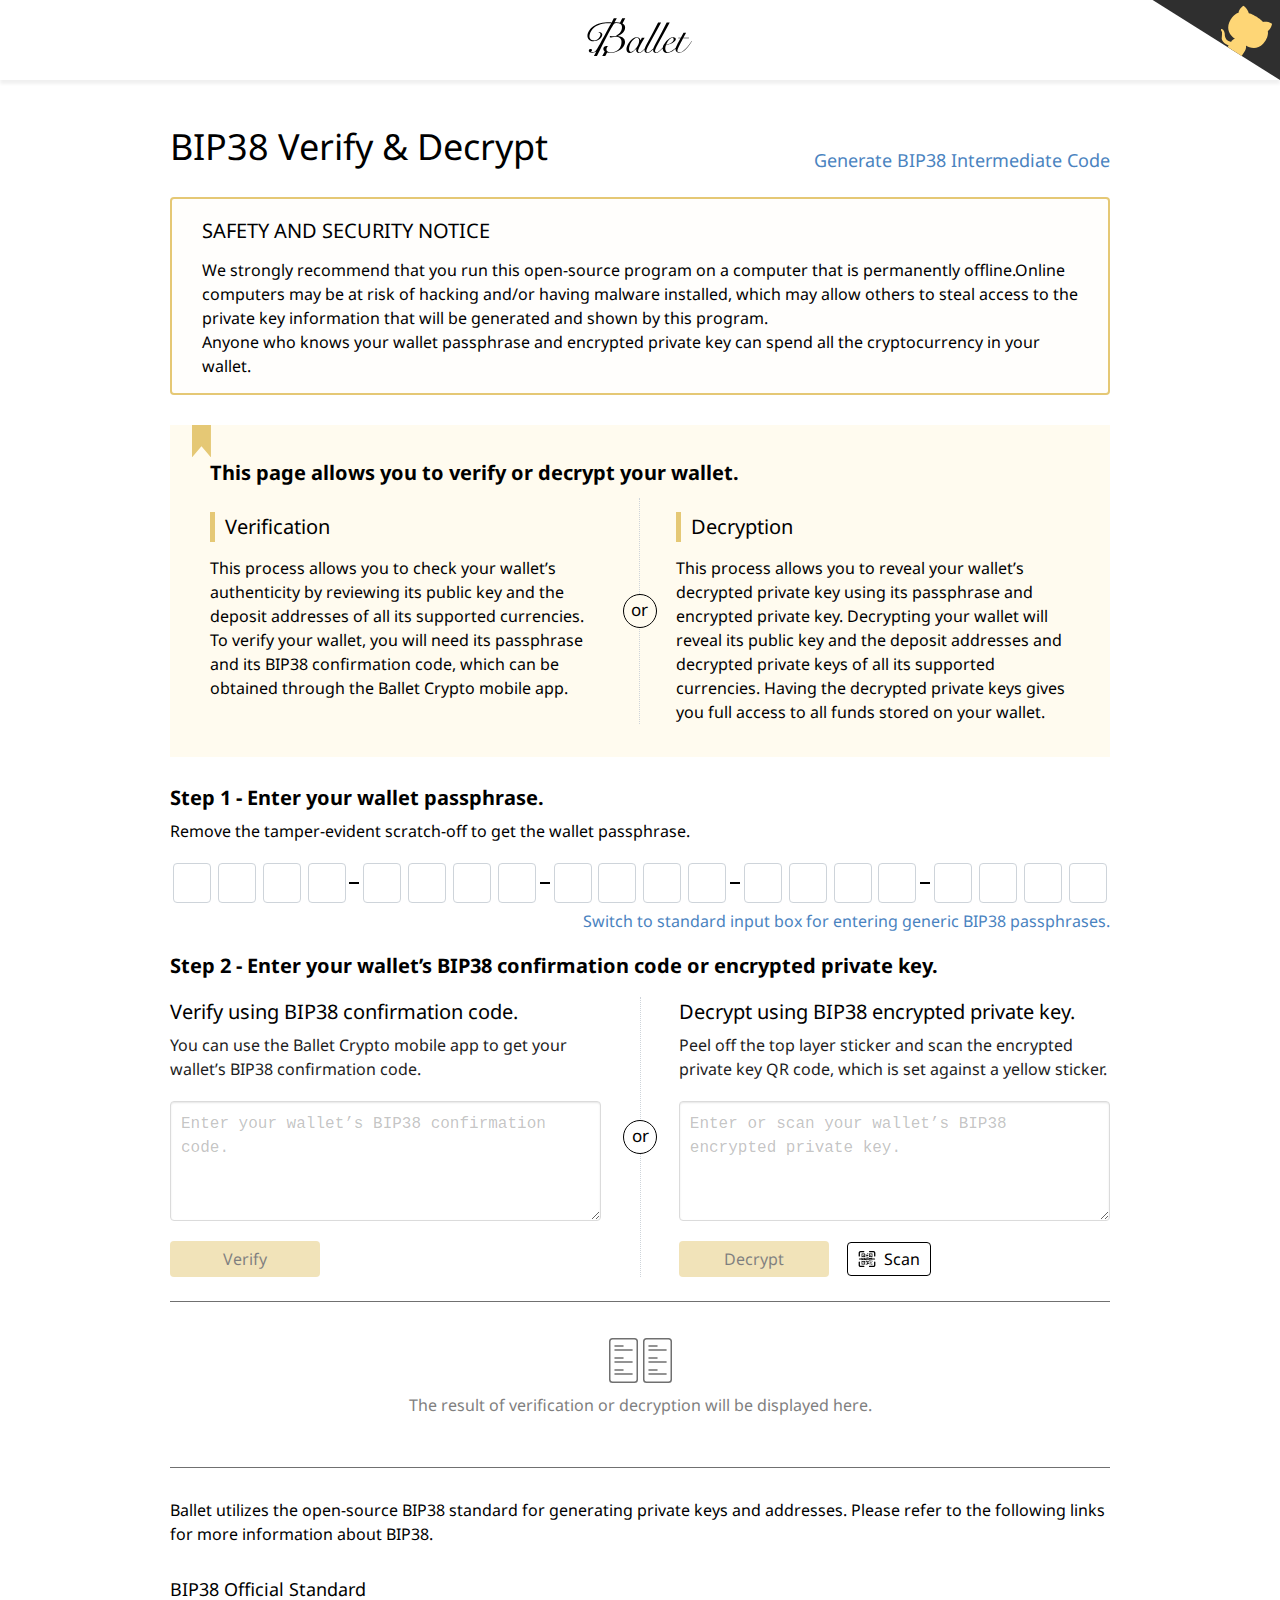
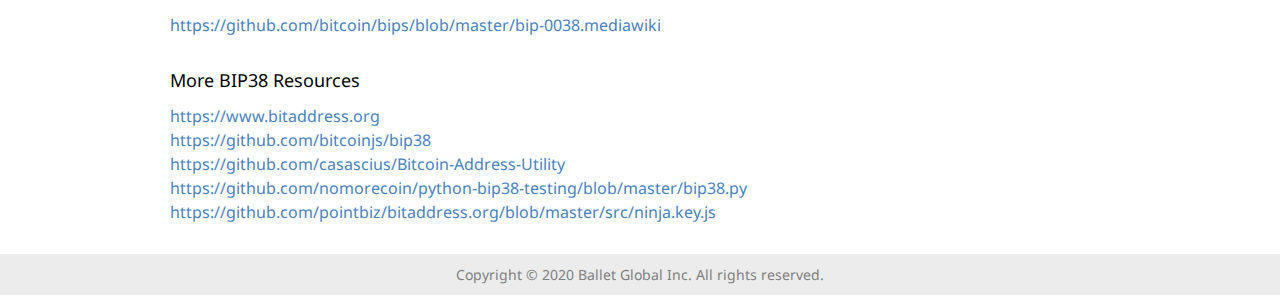
==== index.html @ 07b5134b "2021-06-17" ====
<!doctype html><html lang="en"><head><meta charset="utf-8"/><link rel="icon" href="/favicon.ico"/><meta name="viewport" content="width=device-width,initial-scale=1"/><meta name="theme-color" content="#000000"/><meta name="description" content="balletcrypto"/><link rel="apple-touch-icon" href="logo192.png"/><link rel="manifest" href="/manifest.json"/><title>Ballet - Cryptocurrency Wallet</title><script type="text/javascript">!function(i){if(i.search){var l={};i.search.slice(1).split("&").forEach(function(i){var a=i.split("=");l[a[0]]=a.slice(1).join("=").replace(/~and~/g,"&")}),void 0!==l.p&&window.history.replaceState(null,null,i.pathname.slice(0,-1)+(l.p||"")+(l.q?"?"+l.q:"")+i.hash)}}(window.location)</script><style>@import url(https://fonts.googleapis.com/css2?family=Noto+Sans&display=swap);@-webkit-keyframes spinAround{0%{-webkit-transform:rotate(0);transform:rotate(0)}to{-webkit-transform:rotate(359deg);transform:rotate(359deg)}}@keyframes spinAround{0%{-webkit-transform:rotate(0);transform:rotate(0)}to{-webkit-transform:rotate(359deg);transform:rotate(359deg)}}.button,.file,.is-unselectable{-webkit-touch-callout:none;-webkit-user-select:none;-moz-user-select:none;-ms-user-select:none;user-select:none}.navbar-link:not(.is-arrowless):after,.select:not(.is-multiple):not(.is-loading):after{border:3px solid transparent;border-radius:2px;border-right:0;border-top:0;content:" ";display:block;height:.625em;margin-top:-.4375em;pointer-events:none;position:absolute;top:50%;-webkit-transform:rotate(-45deg);transform:rotate(-45deg);-webkit-transform-origin:center;transform-origin:center;width:.625em}.subtitle:not(:last-child),.title:not(:last-child){margin-bottom:1.5rem}.button.is-loading:after,.control.is-loading:after,.select.is-loading:after{-webkit-animation:spinAround .5s linear infinite;animation:spinAround .5s linear infinite;border-radius:290486px;border-color:transparent transparent #dbdbdb #dbdbdb;border-style:solid;border-width:2px;content:"";display:block;height:1em;position:relative;width:1em}.hero-video,.is-overlay{bottom:0;left:0;position:absolute;right:0;top:0}.button,.file-cta,.file-name,.input,.select select,.textarea{-moz-appearance:none;-webkit-appearance:none;align-items:center;border:1px solid transparent;border-radius:4px;box-shadow:none;display:inline-flex;font-size:1rem;height:2.25em;justify-content:flex-start;line-height:1.5;padding:calc(.375em - 1px) calc(.625em - 1px);position:relative;vertical-align:top}.button:active,.button:focus,.file-cta:active,.file-cta:focus,.file-name:active,.file-name:focus,.input:active,.input:focus,.is-active.button,.is-active.file-cta,.is-active.file-name,.is-active.input,.is-active.textarea,.is-focused.button,.is-focused.file-cta,.is-focused.file-name,.is-focused.input,.is-focused.textarea,.select select.is-active,.select select.is-focused,.select select:active,.select select:focus,.textarea:active,.textarea:focus{outline:0}.button[disabled],.file-cta[disabled],.file-name[disabled],.input[disabled],.select fieldset[disabled] select,.select select[disabled],.textarea[disabled],fieldset[disabled] .button,fieldset[disabled] .file-cta,fieldset[disabled] .file-name,fieldset[disabled] .input,fieldset[disabled] .select select,fieldset[disabled] .textarea{cursor:not-allowed}/*! minireset.css v0.0.4 | MIT License | github.com/jgthms/minireset.css */blockquote,body,dd,dl,dt,fieldset,figure,h1,h2,h3,h4,h5,h6,hr,html,iframe,legend,li,ol,p,pre,textarea,ul{margin:0;padding:0}h1,h2,h3,h4,h5,h6{font-size:100%;font-weight:400}ul{list-style:none}button,input,select,textarea{margin:0}html{box-sizing:border-box}*,:after,:before{box-sizing:inherit}embed,iframe,img,object,video{height:auto;max-width:100%}audio{max-width:100%}iframe{border:0}table{border-collapse:collapse;border-spacing:0}td,th{padding:0}td:not([align]),th:not([align]){text-align:left}html{background-color:#fff;font-size:16px;-moz-osx-font-smoothing:grayscale;-webkit-font-smoothing:antialiased;min-width:300px;overflow-x:hidden;overflow-y:scroll;text-rendering:optimizeLegibility;-webkit-text-size-adjust:100%;-moz-text-size-adjust:100%;-ms-text-size-adjust:100%;text-size-adjust:100%}article,aside,figure,footer,header,hgroup,section{display:block}body,button,input,select,textarea{font-family:BlinkMacSystemFont,-apple-system,Segoe UI,Roboto,Oxygen,Ubuntu,Cantarell,Fira Sans,Droid Sans,Helvetica Neue,Helvetica,Arial,sans-serif}code,pre{-moz-osx-font-smoothing:auto;-webkit-font-smoothing:auto;font-family:monospace}body{color:#4a4a4a;font-size:1em;font-weight:400;line-height:1.5}a{color:#3273dc;cursor:pointer;text-decoration:none}a strong{color:currentColor}a:hover{color:#363636}code{color:#ff3860;font-size:.875em;font-weight:400;padding:.25em .5em}code,hr{background-color:#f5f5f5}hr{border:none;display:block;height:2px;margin:1.5rem 0}img{height:auto;max-width:100%}input[type=checkbox],input[type=radio]{vertical-align:baseline}small{font-size:.875em}span{font-style:inherit;font-weight:inherit}strong{color:#363636;font-weight:700}fieldset{border:none}pre{-webkit-overflow-scrolling:touch;background-color:#f5f5f5;color:#4a4a4a;font-size:.875em;overflow-x:auto;padding:1.25rem 1.5rem;white-space:pre;word-wrap:normal}pre code{background-color:transparent;color:currentColor;font-size:1em;padding:0}table td,table th{vertical-align:top}table td:not([align]),table th:not([align]){text-align:left}table th{color:#363636}.is-clearfix:after{clear:both;content:" ";display:table}.is-pulled-left{float:left!important}.is-pulled-right{float:right!important}.is-clipped{overflow:hidden!important}.is-size-1{font-size:3rem!important}.is-size-2{font-size:2.5rem!important}.is-size-3{font-size:2rem!important}.is-size-4{font-size:1.5rem!important}.is-size-5{font-size:1.25rem!important}.is-size-6{font-size:1rem!important}.is-size-7{font-size:.75rem!important}@media screen and (max-width:768px){.is-size-1-mobile{font-size:3rem!important}.is-size-2-mobile{font-size:2.5rem!important}.is-size-3-mobile{font-size:2rem!important}.is-size-4-mobile{font-size:1.5rem!important}.is-size-5-mobile{font-size:1.25rem!important}.is-size-6-mobile{font-size:1rem!important}.is-size-7-mobile{font-size:.75rem!important}}@media print,screen and (min-width:769px){.is-size-1-tablet{font-size:3rem!important}.is-size-2-tablet{font-size:2.5rem!important}.is-size-3-tablet{font-size:2rem!important}.is-size-4-tablet{font-size:1.5rem!important}.is-size-5-tablet{font-size:1.25rem!important}.is-size-6-tablet{font-size:1rem!important}.is-size-7-tablet{font-size:.75rem!important}}@media screen and (max-width:1023px){.is-size-1-touch{font-size:3rem!important}.is-size-2-touch{font-size:2.5rem!important}.is-size-3-touch{font-size:2rem!important}.is-size-4-touch{font-size:1.5rem!important}.is-size-5-touch{font-size:1.25rem!important}.is-size-6-touch{font-size:1rem!important}.is-size-7-touch{font-size:.75rem!important}}@media screen and (min-width:1024px){.is-size-1-desktop{font-size:3rem!important}.is-size-2-desktop{font-size:2.5rem!important}.is-size-3-desktop{font-size:2rem!important}.is-size-4-desktop{font-size:1.5rem!important}.is-size-5-desktop{font-size:1.25rem!important}.is-size-6-desktop{font-size:1rem!important}.is-size-7-desktop{font-size:.75rem!important}}@media screen and (min-width:1216px){.is-size-1-widescreen{font-size:3rem!important}.is-size-2-widescreen{font-size:2.5rem!important}.is-size-3-widescreen{font-size:2rem!important}.is-size-4-widescreen{font-size:1.5rem!important}.is-size-5-widescreen{font-size:1.25rem!important}.is-size-6-widescreen{font-size:1rem!important}.is-size-7-widescreen{font-size:.75rem!important}}@media screen and (min-width:1408px){.is-size-1-fullhd{font-size:3rem!important}.is-size-2-fullhd{font-size:2.5rem!important}.is-size-3-fullhd{font-size:2rem!important}.is-size-4-fullhd{font-size:1.5rem!important}.is-size-5-fullhd{font-size:1.25rem!important}.is-size-6-fullhd{font-size:1rem!important}.is-size-7-fullhd{font-size:.75rem!important}}.has-text-centered{text-align:center!important}.has-text-justified{text-align:justify!important}.has-text-left{text-align:left!important}.has-text-right{text-align:right!important}@media screen and (max-width:768px){.has-text-centered-mobile{text-align:center!important}}@media print,screen and (min-width:769px){.has-text-centered-tablet{text-align:center!important}}@media screen and (min-width:769px) and (max-width:1023px){.has-text-centered-tablet-only{text-align:center!important}}@media screen and (max-width:1023px){.has-text-centered-touch{text-align:center!important}}@media screen and (min-width:1024px){.has-text-centered-desktop{text-align:center!important}}@media screen and (min-width:1024px) and (max-width:1215px){.has-text-centered-desktop-only{text-align:center!important}}@media screen and (min-width:1216px){.has-text-centered-widescreen{text-align:center!important}}@media screen and (min-width:1216px) and (max-width:1407px){.has-text-centered-widescreen-only{text-align:center!important}}@media screen and (min-width:1408px){.has-text-centered-fullhd{text-align:center!important}}@media screen and (max-width:768px){.has-text-justified-mobile{text-align:justify!important}}@media print,screen and (min-width:769px){.has-text-justified-tablet{text-align:justify!important}}@media screen and (min-width:769px) and (max-width:1023px){.has-text-justified-tablet-only{text-align:justify!important}}@media screen and (max-width:1023px){.has-text-justified-touch{text-align:justify!important}}@media screen and (min-width:1024px){.has-text-justified-desktop{text-align:justify!important}}@media screen and (min-width:1024px) and (max-width:1215px){.has-text-justified-desktop-only{text-align:justify!important}}@media screen and (min-width:1216px){.has-text-justified-widescreen{text-align:justify!important}}@media screen and (min-width:1216px) and (max-width:1407px){.has-text-justified-widescreen-only{text-align:justify!important}}@media screen and (min-width:1408px){.has-text-justified-fullhd{text-align:justify!important}}@media screen and (max-width:768px){.has-text-left-mobile{text-align:left!important}}@media print,screen and (min-width:769px){.has-text-left-tablet{text-align:left!important}}@media screen and (min-width:769px) and (max-width:1023px){.has-text-left-tablet-only{text-align:left!important}}@media screen and (max-width:1023px){.has-text-left-touch{text-align:left!important}}@media screen and (min-width:1024px){.has-text-left-desktop{text-align:left!important}}@media screen and (min-width:1024px) and (max-width:1215px){.has-text-left-desktop-only{text-align:left!important}}@media screen and (min-width:1216px){.has-text-left-widescreen{text-align:left!important}}@media screen and (min-width:1216px) and (max-width:1407px){.has-text-left-widescreen-only{text-align:left!important}}@media screen and (min-width:1408px){.has-text-left-fullhd{text-align:left!important}}@media screen and (max-width:768px){.has-text-right-mobile{text-align:right!important}}@media print,screen and (min-width:769px){.has-text-right-tablet{text-align:right!important}}@media screen and (min-width:769px) and (max-width:1023px){.has-text-right-tablet-only{text-align:right!important}}@media screen and (max-width:1023px){.has-text-right-touch{text-align:right!important}}@media screen and (min-width:1024px){.has-text-right-desktop{text-align:right!important}}@media screen and (min-width:1024px) and (max-width:1215px){.has-text-right-desktop-only{text-align:right!important}}@media screen and (min-width:1216px){.has-text-right-widescreen{text-align:right!important}}@media screen and (min-width:1216px) and (max-width:1407px){.has-text-right-widescreen-only{text-align:right!important}}@media screen and (min-width:1408px){.has-text-right-fullhd{text-align:right!important}}.is-capitalized{text-transform:capitalize!important}.is-lowercase{text-transform:lowercase!important}.is-uppercase{text-transform:uppercase!important}.is-italic{font-style:italic!important}.has-text-white{color:#fff!important}a.has-text-white:focus,a.has-text-white:hover{color:#e6e6e6!important}.has-background-white{background-color:#fff!important}.has-text-black{color:#0a0a0a!important}a.has-text-black:focus,a.has-text-black:hover{color:#000!important}.has-background-black{background-color:#0a0a0a!important}.has-text-light{color:#f5f5f5!important}a.has-text-light:focus,a.has-text-light:hover{color:#dbdbdb!important}.has-background-light{background-color:#f5f5f5!important}.has-text-dark{color:#363636!important}a.has-text-dark:focus,a.has-text-dark:hover{color:#1c1c1c!important}.has-background-dark{background-color:#363636!important}.has-text-primary{color:#00d1b2!important}a.has-text-primary:focus,a.has-text-primary:hover{color:#009e86!important}.has-background-primary{background-color:#00d1b2!important}.has-text-link{color:#3273dc!important}a.has-text-link:focus,a.has-text-link:hover{color:#205bbc!important}.has-background-link{background-color:#3273dc!important}.has-text-info{color:#209cee!important}a.has-text-info:focus,a.has-text-info:hover{color:#0f81cc!important}.has-background-info{background-color:#209cee!important}.has-text-success{color:#23d160!important}a.has-text-success:focus,a.has-text-success:hover{color:#1ca64c!important}.has-background-success{background-color:#23d160!important}.has-text-warning{color:#e5c875!important}a.has-text-warning:focus,a.has-text-warning:hover{color:#ddb74a!important}.has-background-warning{background-color:#e5c875!important}.has-text-danger{color:#ff3860!important}a.has-text-danger:focus,a.has-text-danger:hover{color:#ff0537!important}.has-background-danger{background-color:#ff3860!important}.has-text-black-bis{color:#121212!important}.has-background-black-bis{background-color:#121212!important}.has-text-black-ter{color:#242424!important}.has-background-black-ter{background-color:#242424!important}.has-text-grey-darker{color:#363636!important}.has-background-grey-darker{background-color:#363636!important}.has-text-grey-dark{color:#4a4a4a!important}.has-background-grey-dark{background-color:#4a4a4a!important}.has-text-grey{color:#7a7a7a!important}.has-background-grey{background-color:#7a7a7a!important}.has-text-grey-light{color:#b5b5b5!important}.has-background-grey-light{background-color:#b5b5b5!important}.has-text-grey-lighter{color:#dbdbdb!important}.has-background-grey-lighter{background-color:#dbdbdb!important}.has-text-white-ter{color:#f5f5f5!important}.has-background-white-ter{background-color:#f5f5f5!important}.has-text-white-bis{color:#fafafa!important}.has-background-white-bis{background-color:#fafafa!important}.has-text-weight-light{font-weight:300!important}.has-text-weight-normal{font-weight:400!important}.has-text-weight-medium{font-weight:500!important}.has-text-weight-semibold{font-weight:600!important}.has-text-weight-bold{font-weight:700!important}.is-family-primary,.is-family-sans-serif,.is-family-secondary{font-family:BlinkMacSystemFont,-apple-system,Segoe UI,Roboto,Oxygen,Ubuntu,Cantarell,Fira Sans,Droid Sans,Helvetica Neue,Helvetica,Arial,sans-serif!important}.is-family-code,.is-family-monospace{font-family:monospace!important}.is-block{display:block!important}@media screen and (max-width:768px){.is-block-mobile{display:block!important}}@media print,screen and (min-width:769px){.is-block-tablet{display:block!important}}@media screen and (min-width:769px) and (max-width:1023px){.is-block-tablet-only{display:block!important}}@media screen and (max-width:1023px){.is-block-touch{display:block!important}}@media screen and (min-width:1024px){.is-block-desktop{display:block!important}}@media screen and (min-width:1024px) and (max-width:1215px){.is-block-desktop-only{display:block!important}}@media screen and (min-width:1216px){.is-block-widescreen{display:block!important}}@media screen and (min-width:1216px) and (max-width:1407px){.is-block-widescreen-only{display:block!important}}@media screen and (min-width:1408px){.is-block-fullhd{display:block!important}}.is-flex{display:flex!important}@media screen and (max-width:768px){.is-flex-mobile{display:flex!important}}@media print,screen and (min-width:769px){.is-flex-tablet{display:flex!important}}@media screen and (min-width:769px) and (max-width:1023px){.is-flex-tablet-only{display:flex!important}}@media screen and (max-width:1023px){.is-flex-touch{display:flex!important}}@media screen and (min-width:1024px){.is-flex-desktop{display:flex!important}}@media screen and (min-width:1024px) and (max-width:1215px){.is-flex-desktop-only{display:flex!important}}@media screen and (min-width:1216px){.is-flex-widescreen{display:flex!important}}@media screen and (min-width:1216px) and (max-width:1407px){.is-flex-widescreen-only{display:flex!important}}@media screen and (min-width:1408px){.is-flex-fullhd{display:flex!important}}.is-inline{display:inline!important}@media screen and (max-width:768px){.is-inline-mobile{display:inline!important}}@media print,screen and (min-width:769px){.is-inline-tablet{display:inline!important}}@media screen and (min-width:769px) and (max-width:1023px){.is-inline-tablet-only{display:inline!important}}@media screen and (max-width:1023px){.is-inline-touch{display:inline!important}}@media screen and (min-width:1024px){.is-inline-desktop{display:inline!important}}@media screen and (min-width:1024px) and (max-width:1215px){.is-inline-desktop-only{display:inline!important}}@media screen and (min-width:1216px){.is-inline-widescreen{display:inline!important}}@media screen and (min-width:1216px) and (max-width:1407px){.is-inline-widescreen-only{display:inline!important}}@media screen and (min-width:1408px){.is-inline-fullhd{display:inline!important}}.is-inline-block{display:inline-block!important}@media screen and (max-width:768px){.is-inline-block-mobile{display:inline-block!important}}@media print,screen and (min-width:769px){.is-inline-block-tablet{display:inline-block!important}}@media screen and (min-width:769px) and (max-width:1023px){.is-inline-block-tablet-only{display:inline-block!important}}@media screen and (max-width:1023px){.is-inline-block-touch{display:inline-block!important}}@media screen and (min-width:1024px){.is-inline-block-desktop{display:inline-block!important}}@media screen and (min-width:1024px) and (max-width:1215px){.is-inline-block-desktop-only{display:inline-block!important}}@media screen and (min-width:1216px){.is-inline-block-widescreen{display:inline-block!important}}@media screen and (min-width:1216px) and (max-width:1407px){.is-inline-block-widescreen-only{display:inline-block!important}}@media screen and (min-width:1408px){.is-inline-block-fullhd{display:inline-block!important}}.is-inline-flex{display:inline-flex!important}@media screen and (max-width:768px){.is-inline-flex-mobile{display:inline-flex!important}}@media print,screen and (min-width:769px){.is-inline-flex-tablet{display:inline-flex!important}}@media screen and (min-width:769px) and (max-width:1023px){.is-inline-flex-tablet-only{display:inline-flex!important}}@media screen and (max-width:1023px){.is-inline-flex-touch{display:inline-flex!important}}@media screen and (min-width:1024px){.is-inline-flex-desktop{display:inline-flex!important}}@media screen and (min-width:1024px) and (max-width:1215px){.is-inline-flex-desktop-only{display:inline-flex!important}}@media screen and (min-width:1216px){.is-inline-flex-widescreen{display:inline-flex!important}}@media screen and (min-width:1216px) and (max-width:1407px){.is-inline-flex-widescreen-only{display:inline-flex!important}}@media screen and (min-width:1408px){.is-inline-flex-fullhd{display:inline-flex!important}}.is-hidden{display:none!important}.is-sr-only{border:none!important;clip:rect(0,0,0,0)!important;height:.01em!important;overflow:hidden!important;padding:0!important;position:absolute!important;white-space:nowrap!important;width:.01em!important}@media screen and (max-width:768px){.is-hidden-mobile{display:none!important}}@media print,screen and (min-width:769px){.is-hidden-tablet{display:none!important}}@media screen and (min-width:769px) and (max-width:1023px){.is-hidden-tablet-only{display:none!important}}@media screen and (max-width:1023px){.is-hidden-touch{display:none!important}}@media screen and (min-width:1024px){.is-hidden-desktop{display:none!important}}@media screen and (min-width:1024px) and (max-width:1215px){.is-hidden-desktop-only{display:none!important}}@media screen and (min-width:1216px){.is-hidden-widescreen{display:none!important}}@media screen and (min-width:1216px) and (max-width:1407px){.is-hidden-widescreen-only{display:none!important}}@media screen and (min-width:1408px){.is-hidden-fullhd{display:none!important}}.is-invisible{visibility:hidden!important}@media screen and (max-width:768px){.is-invisible-mobile{visibility:hidden!important}}@media print,screen and (min-width:769px){.is-invisible-tablet{visibility:hidden!important}}@media screen and (min-width:769px) and (max-width:1023px){.is-invisible-tablet-only{visibility:hidden!important}}@media screen and (max-width:1023px){.is-invisible-touch{visibility:hidden!important}}@media screen and (min-width:1024px){.is-invisible-desktop{visibility:hidden!important}}@media screen and (min-width:1024px) and (max-width:1215px){.is-invisible-desktop-only{visibility:hidden!important}}@media screen and (min-width:1216px){.is-invisible-widescreen{visibility:hidden!important}}@media screen and (min-width:1216px) and (max-width:1407px){.is-invisible-widescreen-only{visibility:hidden!important}}@media screen and (min-width:1408px){.is-invisible-fullhd{visibility:hidden!important}}.is-marginless{margin:0!important}.is-paddingless{padding:0!important}.is-radiusless{border-radius:0!important}.is-shadowless{box-shadow:none!important}.is-relative{position:relative!important}.column{display:block;flex-basis:0;flex-grow:1;flex-shrink:1;padding:.625rem}.columns.is-mobile>.column.is-narrow{flex:none}.columns.is-mobile>.column.is-full{flex:none;width:100%}.columns.is-mobile>.column.is-three-quarters{flex:none;width:75%}.columns.is-mobile>.column.is-two-thirds{flex:none;width:66.6666%}.columns.is-mobile>.column.is-half{flex:none;width:50%}.columns.is-mobile>.column.is-one-third{flex:none;width:33.3333%}.columns.is-mobile>.column.is-one-quarter{flex:none;width:25%}.columns.is-mobile>.column.is-one-fifth{flex:none;width:20%}.columns.is-mobile>.column.is-two-fifths{flex:none;width:40%}.columns.is-mobile>.column.is-three-fifths{flex:none;width:60%}.columns.is-mobile>.column.is-four-fifths{flex:none;width:80%}.columns.is-mobile>.column.is-offset-three-quarters{margin-left:75%}.columns.is-mobile>.column.is-offset-two-thirds{margin-left:66.6666%}.columns.is-mobile>.column.is-offset-half{margin-left:50%}.columns.is-mobile>.column.is-offset-one-third{margin-left:33.3333%}.columns.is-mobile>.column.is-offset-one-quarter{margin-left:25%}.columns.is-mobile>.column.is-offset-one-fifth{margin-left:20%}.columns.is-mobile>.column.is-offset-two-fifths{margin-left:40%}.columns.is-mobile>.column.is-offset-three-fifths{margin-left:60%}.columns.is-mobile>.column.is-offset-four-fifths{margin-left:80%}.columns.is-mobile>.column.is-0{flex:none;width:0}.columns.is-mobile>.column.is-offset-0{margin-left:0}.columns.is-mobile>.column.is-1{flex:none;width:8.33333%}.columns.is-mobile>.column.is-offset-1{margin-left:8.33333%}.columns.is-mobile>.column.is-2{flex:none;width:16.66667%}.columns.is-mobile>.column.is-offset-2{margin-left:16.66667%}.columns.is-mobile>.column.is-3{flex:none;width:25%}.columns.is-mobile>.column.is-offset-3{margin-left:25%}.columns.is-mobile>.column.is-4{flex:none;width:33.33333%}.columns.is-mobile>.column.is-offset-4{margin-left:33.33333%}.columns.is-mobile>.column.is-5{flex:none;width:41.66667%}.columns.is-mobile>.column.is-offset-5{margin-left:41.66667%}.columns.is-mobile>.column.is-6{flex:none;width:50%}.columns.is-mobile>.column.is-offset-6{margin-left:50%}.columns.is-mobile>.column.is-7{flex:none;width:58.33333%}.columns.is-mobile>.column.is-offset-7{margin-left:58.33333%}.columns.is-mobile>.column.is-8{flex:none;width:66.66667%}.columns.is-mobile>.column.is-offset-8{margin-left:66.66667%}.columns.is-mobile>.column.is-9{flex:none;width:75%}.columns.is-mobile>.column.is-offset-9{margin-left:75%}.columns.is-mobile>.column.is-10{flex:none;width:83.33333%}.columns.is-mobile>.column.is-offset-10{margin-left:83.33333%}.columns.is-mobile>.column.is-11{flex:none;width:91.66667%}.columns.is-mobile>.column.is-offset-11{margin-left:91.66667%}.columns.is-mobile>.column.is-12{flex:none;width:100%}.columns.is-mobile>.column.is-offset-12{margin-left:100%}@media screen and (max-width:768px){.column.is-narrow-mobile{flex:none}.column.is-full-mobile{flex:none;width:100%}.column.is-three-quarters-mobile{flex:none;width:75%}.column.is-two-thirds-mobile{flex:none;width:66.6666%}.column.is-half-mobile{flex:none;width:50%}.column.is-one-third-mobile{flex:none;width:33.3333%}.column.is-one-quarter-mobile{flex:none;width:25%}.column.is-one-fifth-mobile{flex:none;width:20%}.column.is-two-fifths-mobile{flex:none;width:40%}.column.is-three-fifths-mobile{flex:none;width:60%}.column.is-four-fifths-mobile{flex:none;width:80%}.column.is-offset-three-quarters-mobile{margin-left:75%}.column.is-offset-two-thirds-mobile{margin-left:66.6666%}.column.is-offset-half-mobile{margin-left:50%}.column.is-offset-one-third-mobile{margin-left:33.3333%}.column.is-offset-one-quarter-mobile{margin-left:25%}.column.is-offset-one-fifth-mobile{margin-left:20%}.column.is-offset-two-fifths-mobile{margin-left:40%}.column.is-offset-three-fifths-mobile{margin-left:60%}.column.is-offset-four-fifths-mobile{margin-left:80%}.column.is-0-mobile{flex:none;width:0}.column.is-offset-0-mobile{margin-left:0}.column.is-1-mobile{flex:none;width:8.33333%}.column.is-offset-1-mobile{margin-left:8.33333%}.column.is-2-mobile{flex:none;width:16.66667%}.column.is-offset-2-mobile{margin-left:16.66667%}.column.is-3-mobile{flex:none;width:25%}.column.is-offset-3-mobile{margin-left:25%}.column.is-4-mobile{flex:none;width:33.33333%}.column.is-offset-4-mobile{margin-left:33.33333%}.column.is-5-mobile{flex:none;width:41.66667%}.column.is-offset-5-mobile{margin-left:41.66667%}.column.is-6-mobile{flex:none;width:50%}.column.is-offset-6-mobile{margin-left:50%}.column.is-7-mobile{flex:none;width:58.33333%}.column.is-offset-7-mobile{margin-left:58.33333%}.column.is-8-mobile{flex:none;width:66.66667%}.column.is-offset-8-mobile{margin-left:66.66667%}.column.is-9-mobile{flex:none;width:75%}.column.is-offset-9-mobile{margin-left:75%}.column.is-10-mobile{flex:none;width:83.33333%}.column.is-offset-10-mobile{margin-left:83.33333%}.column.is-11-mobile{flex:none;width:91.66667%}.column.is-offset-11-mobile{margin-left:91.66667%}.column.is-12-mobile{flex:none;width:100%}.column.is-offset-12-mobile{margin-left:100%}}@media print,screen and (min-width:769px){.column.is-narrow,.column.is-narrow-tablet{flex:none}.column.is-full,.column.is-full-tablet{flex:none;width:100%}.column.is-three-quarters,.column.is-three-quarters-tablet{flex:none;width:75%}.column.is-two-thirds,.column.is-two-thirds-tablet{flex:none;width:66.6666%}.column.is-half,.column.is-half-tablet{flex:none;width:50%}.column.is-one-third,.column.is-one-third-tablet{flex:none;width:33.3333%}.column.is-one-quarter,.column.is-one-quarter-tablet{flex:none;width:25%}.column.is-one-fifth,.column.is-one-fifth-tablet{flex:none;width:20%}.column.is-two-fifths,.column.is-two-fifths-tablet{flex:none;width:40%}.column.is-three-fifths,.column.is-three-fifths-tablet{flex:none;width:60%}.column.is-four-fifths,.column.is-four-fifths-tablet{flex:none;width:80%}.column.is-offset-three-quarters,.column.is-offset-three-quarters-tablet{margin-left:75%}.column.is-offset-two-thirds,.column.is-offset-two-thirds-tablet{margin-left:66.6666%}.column.is-offset-half,.column.is-offset-half-tablet{margin-left:50%}.column.is-offset-one-third,.column.is-offset-one-third-tablet{margin-left:33.3333%}.column.is-offset-one-quarter,.column.is-offset-one-quarter-tablet{margin-left:25%}.column.is-offset-one-fifth,.column.is-offset-one-fifth-tablet{margin-left:20%}.column.is-offset-two-fifths,.column.is-offset-two-fifths-tablet{margin-left:40%}.column.is-offset-three-fifths,.column.is-offset-three-fifths-tablet{margin-left:60%}.column.is-offset-four-fifths,.column.is-offset-four-fifths-tablet{margin-left:80%}.column.is-0,.column.is-0-tablet{flex:none;width:0}.column.is-offset-0,.column.is-offset-0-tablet{margin-left:0}.column.is-1,.column.is-1-tablet{flex:none;width:8.33333%}.column.is-offset-1,.column.is-offset-1-tablet{margin-left:8.33333%}.column.is-2,.column.is-2-tablet{flex:none;width:16.66667%}.column.is-offset-2,.column.is-offset-2-tablet{margin-left:16.66667%}.column.is-3,.column.is-3-tablet{flex:none;width:25%}.column.is-offset-3,.column.is-offset-3-tablet{margin-left:25%}.column.is-4,.column.is-4-tablet{flex:none;width:33.33333%}.column.is-offset-4,.column.is-offset-4-tablet{margin-left:33.33333%}.column.is-5,.column.is-5-tablet{flex:none;width:41.66667%}.column.is-offset-5,.column.is-offset-5-tablet{margin-left:41.66667%}.column.is-6,.column.is-6-tablet{flex:none;width:50%}.column.is-offset-6,.column.is-offset-6-tablet{margin-left:50%}.column.is-7,.column.is-7-tablet{flex:none;width:58.33333%}.column.is-offset-7,.column.is-offset-7-tablet{margin-left:58.33333%}.column.is-8,.column.is-8-tablet{flex:none;width:66.66667%}.column.is-offset-8,.column.is-offset-8-tablet{margin-left:66.66667%}.column.is-9,.column.is-9-tablet{flex:none;width:75%}.column.is-offset-9,.column.is-offset-9-tablet{margin-left:75%}.column.is-10,.column.is-10-tablet{flex:none;width:83.33333%}.column.is-offset-10,.column.is-offset-10-tablet{margin-left:83.33333%}.column.is-11,.column.is-11-tablet{flex:none;width:91.66667%}.column.is-offset-11,.column.is-offset-11-tablet{margin-left:91.66667%}.column.is-12,.column.is-12-tablet{flex:none;width:100%}.column.is-offset-12,.column.is-offset-12-tablet{margin-left:100%}}@media screen and (max-width:1023px){.column.is-narrow-touch{flex:none}.column.is-full-touch{flex:none;width:100%}.column.is-three-quarters-touch{flex:none;width:75%}.column.is-two-thirds-touch{flex:none;width:66.6666%}.column.is-half-touch{flex:none;width:50%}.column.is-one-third-touch{flex:none;width:33.3333%}.column.is-one-quarter-touch{flex:none;width:25%}.column.is-one-fifth-touch{flex:none;width:20%}.column.is-two-fifths-touch{flex:none;width:40%}.column.is-three-fifths-touch{flex:none;width:60%}.column.is-four-fifths-touch{flex:none;width:80%}.column.is-offset-three-quarters-touch{margin-left:75%}.column.is-offset-two-thirds-touch{margin-left:66.6666%}.column.is-offset-half-touch{margin-left:50%}.column.is-offset-one-third-touch{margin-left:33.3333%}.column.is-offset-one-quarter-touch{margin-left:25%}.column.is-offset-one-fifth-touch{margin-left:20%}.column.is-offset-two-fifths-touch{margin-left:40%}.column.is-offset-three-fifths-touch{margin-left:60%}.column.is-offset-four-fifths-touch{margin-left:80%}.column.is-0-touch{flex:none;width:0}.column.is-offset-0-touch{margin-left:0}.column.is-1-touch{flex:none;width:8.33333%}.column.is-offset-1-touch{margin-left:8.33333%}.column.is-2-touch{flex:none;width:16.66667%}.column.is-offset-2-touch{margin-left:16.66667%}.column.is-3-touch{flex:none;width:25%}.column.is-offset-3-touch{margin-left:25%}.column.is-4-touch{flex:none;width:33.33333%}.column.is-offset-4-touch{margin-left:33.33333%}.column.is-5-touch{flex:none;width:41.66667%}.column.is-offset-5-touch{margin-left:41.66667%}.column.is-6-touch{flex:none;width:50%}.column.is-offset-6-touch{margin-left:50%}.column.is-7-touch{flex:none;width:58.33333%}.column.is-offset-7-touch{margin-left:58.33333%}.column.is-8-touch{flex:none;width:66.66667%}.column.is-offset-8-touch{margin-left:66.66667%}.column.is-9-touch{flex:none;width:75%}.column.is-offset-9-touch{margin-left:75%}.column.is-10-touch{flex:none;width:83.33333%}.column.is-offset-10-touch{margin-left:83.33333%}.column.is-11-touch{flex:none;width:91.66667%}.column.is-offset-11-touch{margin-left:91.66667%}.column.is-12-touch{flex:none;width:100%}.column.is-offset-12-touch{margin-left:100%}}@media screen and (min-width:1024px){.column.is-narrow-desktop{flex:none}.column.is-full-desktop{flex:none;width:100%}.column.is-three-quarters-desktop{flex:none;width:75%}.column.is-two-thirds-desktop{flex:none;width:66.6666%}.column.is-half-desktop{flex:none;width:50%}.column.is-one-third-desktop{flex:none;width:33.3333%}.column.is-one-quarter-desktop{flex:none;width:25%}.column.is-one-fifth-desktop{flex:none;width:20%}.column.is-two-fifths-desktop{flex:none;width:40%}.column.is-three-fifths-desktop{flex:none;width:60%}.column.is-four-fifths-desktop{flex:none;width:80%}.column.is-offset-three-quarters-desktop{margin-left:75%}.column.is-offset-two-thirds-desktop{margin-left:66.6666%}.column.is-offset-half-desktop{margin-left:50%}.column.is-offset-one-third-desktop{margin-left:33.3333%}.column.is-offset-one-quarter-desktop{margin-left:25%}.column.is-offset-one-fifth-desktop{margin-left:20%}.column.is-offset-two-fifths-desktop{margin-left:40%}.column.is-offset-three-fifths-desktop{margin-left:60%}.column.is-offset-four-fifths-desktop{margin-left:80%}.column.is-0-desktop{flex:none;width:0}.column.is-offset-0-desktop{margin-left:0}.column.is-1-desktop{flex:none;width:8.33333%}.column.is-offset-1-desktop{margin-left:8.33333%}.column.is-2-desktop{flex:none;width:16.66667%}.column.is-offset-2-desktop{margin-left:16.66667%}.column.is-3-desktop{flex:none;width:25%}.column.is-offset-3-desktop{margin-left:25%}.column.is-4-desktop{flex:none;width:33.33333%}.column.is-offset-4-desktop{margin-left:33.33333%}.column.is-5-desktop{flex:none;width:41.66667%}.column.is-offset-5-desktop{margin-left:41.66667%}.column.is-6-desktop{flex:none;width:50%}.column.is-offset-6-desktop{margin-left:50%}.column.is-7-desktop{flex:none;width:58.33333%}.column.is-offset-7-desktop{margin-left:58.33333%}.column.is-8-desktop{flex:none;width:66.66667%}.column.is-offset-8-desktop{margin-left:66.66667%}.column.is-9-desktop{flex:none;width:75%}.column.is-offset-9-desktop{margin-left:75%}.column.is-10-desktop{flex:none;width:83.33333%}.column.is-offset-10-desktop{margin-left:83.33333%}.column.is-11-desktop{flex:none;width:91.66667%}.column.is-offset-11-desktop{margin-left:91.66667%}.column.is-12-desktop{flex:none;width:100%}.column.is-offset-12-desktop{margin-left:100%}}@media screen and (min-width:1216px){.column.is-narrow-widescreen{flex:none}.column.is-full-widescreen{flex:none;width:100%}.column.is-three-quarters-widescreen{flex:none;width:75%}.column.is-two-thirds-widescreen{flex:none;width:66.6666%}.column.is-half-widescreen{flex:none;width:50%}.column.is-one-third-widescreen{flex:none;width:33.3333%}.column.is-one-quarter-widescreen{flex:none;width:25%}.column.is-one-fifth-widescreen{flex:none;width:20%}.column.is-two-fifths-widescreen{flex:none;width:40%}.column.is-three-fifths-widescreen{flex:none;width:60%}.column.is-four-fifths-widescreen{flex:none;width:80%}.column.is-offset-three-quarters-widescreen{margin-left:75%}.column.is-offset-two-thirds-widescreen{margin-left:66.6666%}.column.is-offset-half-widescreen{margin-left:50%}.column.is-offset-one-third-widescreen{margin-left:33.3333%}.column.is-offset-one-quarter-widescreen{margin-left:25%}.column.is-offset-one-fifth-widescreen{margin-left:20%}.column.is-offset-two-fifths-widescreen{margin-left:40%}.column.is-offset-three-fifths-widescreen{margin-left:60%}.column.is-offset-four-fifths-widescreen{margin-left:80%}.column.is-0-widescreen{flex:none;width:0}.column.is-offset-0-widescreen{margin-left:0}.column.is-1-widescreen{flex:none;width:8.33333%}.column.is-offset-1-widescreen{margin-left:8.33333%}.column.is-2-widescreen{flex:none;width:16.66667%}.column.is-offset-2-widescreen{margin-left:16.66667%}.column.is-3-widescreen{flex:none;width:25%}.column.is-offset-3-widescreen{margin-left:25%}.column.is-4-widescreen{flex:none;width:33.33333%}.column.is-offset-4-widescreen{margin-left:33.33333%}.column.is-5-widescreen{flex:none;width:41.66667%}.column.is-offset-5-widescreen{margin-left:41.66667%}.column.is-6-widescreen{flex:none;width:50%}.column.is-offset-6-widescreen{margin-left:50%}.column.is-7-widescreen{flex:none;width:58.33333%}.column.is-offset-7-widescreen{margin-left:58.33333%}.column.is-8-widescreen{flex:none;width:66.66667%}.column.is-offset-8-widescreen{margin-left:66.66667%}.column.is-9-widescreen{flex:none;width:75%}.column.is-offset-9-widescreen{margin-left:75%}.column.is-10-widescreen{flex:none;width:83.33333%}.column.is-offset-10-widescreen{margin-left:83.33333%}.column.is-11-widescreen{flex:none;width:91.66667%}.column.is-offset-11-widescreen{margin-left:91.66667%}.column.is-12-widescreen{flex:none;width:100%}.column.is-offset-12-widescreen{margin-left:100%}}@media screen and (min-width:1408px){.column.is-narrow-fullhd{flex:none}.column.is-full-fullhd{flex:none;width:100%}.column.is-three-quarters-fullhd{flex:none;width:75%}.column.is-two-thirds-fullhd{flex:none;width:66.6666%}.column.is-half-fullhd{flex:none;width:50%}.column.is-one-third-fullhd{flex:none;width:33.3333%}.column.is-one-quarter-fullhd{flex:none;width:25%}.column.is-one-fifth-fullhd{flex:none;width:20%}.column.is-two-fifths-fullhd{flex:none;width:40%}.column.is-three-fifths-fullhd{flex:none;width:60%}.column.is-four-fifths-fullhd{flex:none;width:80%}.column.is-offset-three-quarters-fullhd{margin-left:75%}.column.is-offset-two-thirds-fullhd{margin-left:66.6666%}.column.is-offset-half-fullhd{margin-left:50%}.column.is-offset-one-third-fullhd{margin-left:33.3333%}.column.is-offset-one-quarter-fullhd{margin-left:25%}.column.is-offset-one-fifth-fullhd{margin-left:20%}.column.is-offset-two-fifths-fullhd{margin-left:40%}.column.is-offset-three-fifths-fullhd{margin-left:60%}.column.is-offset-four-fifths-fullhd{margin-left:80%}.column.is-0-fullhd{flex:none;width:0}.column.is-offset-0-fullhd{margin-left:0}.column.is-1-fullhd{flex:none;width:8.33333%}.column.is-offset-1-fullhd{margin-left:8.33333%}.column.is-2-fullhd{flex:none;width:16.66667%}.column.is-offset-2-fullhd{margin-left:16.66667%}.column.is-3-fullhd{flex:none;width:25%}.column.is-offset-3-fullhd{margin-left:25%}.column.is-4-fullhd{flex:none;width:33.33333%}.column.is-offset-4-fullhd{margin-left:33.33333%}.column.is-5-fullhd{flex:none;width:41.66667%}.column.is-offset-5-fullhd{margin-left:41.66667%}.column.is-6-fullhd{flex:none;width:50%}.column.is-offset-6-fullhd{margin-left:50%}.column.is-7-fullhd{flex:none;width:58.33333%}.column.is-offset-7-fullhd{margin-left:58.33333%}.column.is-8-fullhd{flex:none;width:66.66667%}.column.is-offset-8-fullhd{margin-left:66.66667%}.column.is-9-fullhd{flex:none;width:75%}.column.is-offset-9-fullhd{margin-left:75%}.column.is-10-fullhd{flex:none;width:83.33333%}.column.is-offset-10-fullhd{margin-left:83.33333%}.column.is-11-fullhd{flex:none;width:91.66667%}.column.is-offset-11-fullhd{margin-left:91.66667%}.column.is-12-fullhd{flex:none;width:100%}.column.is-offset-12-fullhd{margin-left:100%}}.columns{margin-left:-.625rem;margin-right:-.625rem;margin-top:-.625rem}.columns:last-child{margin-bottom:-.625rem}.columns:not(:last-child){margin-bottom:.875rem}.columns.is-centered{justify-content:center}.columns.is-gapless{margin-left:0;margin-right:0;margin-top:0}.columns.is-gapless>.column{margin:0;padding:0!important}.columns.is-gapless:not(:last-child){margin-bottom:1.5rem}.columns.is-gapless:last-child{margin-bottom:0}.columns.is-mobile{display:flex}.columns.is-multiline{flex-wrap:wrap}.columns.is-vcentered{align-items:center}@media print,screen and (min-width:769px){.columns:not(.is-desktop){display:flex}}@media screen and (min-width:1024px){.columns.is-desktop{display:flex}}.columns.is-variable{--columnGap:0.75rem;margin-left:calc(-1*var(--columnGap));margin-right:calc(-1*var(--columnGap))}.columns.is-variable .column{padding-left:var(--columnGap);padding-right:var(--columnGap)}.columns.is-variable.is-0{--columnGap:0rem}@media screen and (max-width:768px){.columns.is-variable.is-0-mobile{--columnGap:0rem}}@media print,screen and (min-width:769px){.columns.is-variable.is-0-tablet{--columnGap:0rem}}@media screen and (min-width:769px) and (max-width:1023px){.columns.is-variable.is-0-tablet-only{--columnGap:0rem}}@media screen and (max-width:1023px){.columns.is-variable.is-0-touch{--columnGap:0rem}}@media screen and (min-width:1024px){.columns.is-variable.is-0-desktop{--columnGap:0rem}}@media screen and (min-width:1024px) and (max-width:1215px){.columns.is-variable.is-0-desktop-only{--columnGap:0rem}}@media screen and (min-width:1216px){.columns.is-variable.is-0-widescreen{--columnGap:0rem}}@media screen and (min-width:1216px) and (max-width:1407px){.columns.is-variable.is-0-widescreen-only{--columnGap:0rem}}@media screen and (min-width:1408px){.columns.is-variable.is-0-fullhd{--columnGap:0rem}}.columns.is-variable.is-1{--columnGap:0.25rem}@media screen and (max-width:768px){.columns.is-variable.is-1-mobile{--columnGap:0.25rem}}@media print,screen and (min-width:769px){.columns.is-variable.is-1-tablet{--columnGap:0.25rem}}@media screen and (min-width:769px) and (max-width:1023px){.columns.is-variable.is-1-tablet-only{--columnGap:0.25rem}}@media screen and (max-width:1023px){.columns.is-variable.is-1-touch{--columnGap:0.25rem}}@media screen and (min-width:1024px){.columns.is-variable.is-1-desktop{--columnGap:0.25rem}}@media screen and (min-width:1024px) and (max-width:1215px){.columns.is-variable.is-1-desktop-only{--columnGap:0.25rem}}@media screen and (min-width:1216px){.columns.is-variable.is-1-widescreen{--columnGap:0.25rem}}@media screen and (min-width:1216px) and (max-width:1407px){.columns.is-variable.is-1-widescreen-only{--columnGap:0.25rem}}@media screen and (min-width:1408px){.columns.is-variable.is-1-fullhd{--columnGap:0.25rem}}.columns.is-variable.is-2{--columnGap:0.5rem}@media screen and (max-width:768px){.columns.is-variable.is-2-mobile{--columnGap:0.5rem}}@media print,screen and (min-width:769px){.columns.is-variable.is-2-tablet{--columnGap:0.5rem}}@media screen and (min-width:769px) and (max-width:1023px){.columns.is-variable.is-2-tablet-only{--columnGap:0.5rem}}@media screen and (max-width:1023px){.columns.is-variable.is-2-touch{--columnGap:0.5rem}}@media screen and (min-width:1024px){.columns.is-variable.is-2-desktop{--columnGap:0.5rem}}@media screen and (min-width:1024px) and (max-width:1215px){.columns.is-variable.is-2-desktop-only{--columnGap:0.5rem}}@media screen and (min-width:1216px){.columns.is-variable.is-2-widescreen{--columnGap:0.5rem}}@media screen and (min-width:1216px) and (max-width:1407px){.columns.is-variable.is-2-widescreen-only{--columnGap:0.5rem}}@media screen and (min-width:1408px){.columns.is-variable.is-2-fullhd{--columnGap:0.5rem}}.columns.is-variable.is-3{--columnGap:0.75rem}@media screen and (max-width:768px){.columns.is-variable.is-3-mobile{--columnGap:0.75rem}}@media print,screen and (min-width:769px){.columns.is-variable.is-3-tablet{--columnGap:0.75rem}}@media screen and (min-width:769px) and (max-width:1023px){.columns.is-variable.is-3-tablet-only{--columnGap:0.75rem}}@media screen and (max-width:1023px){.columns.is-variable.is-3-touch{--columnGap:0.75rem}}@media screen and (min-width:1024px){.columns.is-variable.is-3-desktop{--columnGap:0.75rem}}@media screen and (min-width:1024px) and (max-width:1215px){.columns.is-variable.is-3-desktop-only{--columnGap:0.75rem}}@media screen and (min-width:1216px){.columns.is-variable.is-3-widescreen{--columnGap:0.75rem}}@media screen and (min-width:1216px) and (max-width:1407px){.columns.is-variable.is-3-widescreen-only{--columnGap:0.75rem}}@media screen and (min-width:1408px){.columns.is-variable.is-3-fullhd{--columnGap:0.75rem}}.columns.is-variable.is-4{--columnGap:1rem}@media screen and (max-width:768px){.columns.is-variable.is-4-mobile{--columnGap:1rem}}@media print,screen and (min-width:769px){.columns.is-variable.is-4-tablet{--columnGap:1rem}}@media screen and (min-width:769px) and (max-width:1023px){.columns.is-variable.is-4-tablet-only{--columnGap:1rem}}@media screen and (max-width:1023px){.columns.is-variable.is-4-touch{--columnGap:1rem}}@media screen and (min-width:1024px){.columns.is-variable.is-4-desktop{--columnGap:1rem}}@media screen and (min-width:1024px) and (max-width:1215px){.columns.is-variable.is-4-desktop-only{--columnGap:1rem}}@media screen and (min-width:1216px){.columns.is-variable.is-4-widescreen{--columnGap:1rem}}@media screen and (min-width:1216px) and (max-width:1407px){.columns.is-variable.is-4-widescreen-only{--columnGap:1rem}}@media screen and (min-width:1408px){.columns.is-variable.is-4-fullhd{--columnGap:1rem}}.columns.is-variable.is-5{--columnGap:1.25rem}@media screen and (max-width:768px){.columns.is-variable.is-5-mobile{--columnGap:1.25rem}}@media print,screen and (min-width:769px){.columns.is-variable.is-5-tablet{--columnGap:1.25rem}}@media screen and (min-width:769px) and (max-width:1023px){.columns.is-variable.is-5-tablet-only{--columnGap:1.25rem}}@media screen and (max-width:1023px){.columns.is-variable.is-5-touch{--columnGap:1.25rem}}@media screen and (min-width:1024px){.columns.is-variable.is-5-desktop{--columnGap:1.25rem}}@media screen and (min-width:1024px) and (max-width:1215px){.columns.is-variable.is-5-desktop-only{--columnGap:1.25rem}}@media screen and (min-width:1216px){.columns.is-variable.is-5-widescreen{--columnGap:1.25rem}}@media screen and (min-width:1216px) and (max-width:1407px){.columns.is-variable.is-5-widescreen-only{--columnGap:1.25rem}}@media screen and (min-width:1408px){.columns.is-variable.is-5-fullhd{--columnGap:1.25rem}}.columns.is-variable.is-6{--columnGap:1.5rem}@media screen and (max-width:768px){.columns.is-variable.is-6-mobile{--columnGap:1.5rem}}@media print,screen and (min-width:769px){.columns.is-variable.is-6-tablet{--columnGap:1.5rem}}@media screen and (min-width:769px) and (max-width:1023px){.columns.is-variable.is-6-tablet-only{--columnGap:1.5rem}}@media screen and (max-width:1023px){.columns.is-variable.is-6-touch{--columnGap:1.5rem}}@media screen and (min-width:1024px){.columns.is-variable.is-6-desktop{--columnGap:1.5rem}}@media screen and (min-width:1024px) and (max-width:1215px){.columns.is-variable.is-6-desktop-only{--columnGap:1.5rem}}@media screen and (min-width:1216px){.columns.is-variable.is-6-widescreen{--columnGap:1.5rem}}@media screen and (min-width:1216px) and (max-width:1407px){.columns.is-variable.is-6-widescreen-only{--columnGap:1.5rem}}@media screen and (min-width:1408px){.columns.is-variable.is-6-fullhd{--columnGap:1.5rem}}.columns.is-variable.is-7{--columnGap:1.75rem}@media screen and (max-width:768px){.columns.is-variable.is-7-mobile{--columnGap:1.75rem}}@media print,screen and (min-width:769px){.columns.is-variable.is-7-tablet{--columnGap:1.75rem}}@media screen and (min-width:769px) and (max-width:1023px){.columns.is-variable.is-7-tablet-only{--columnGap:1.75rem}}@media screen and (max-width:1023px){.columns.is-variable.is-7-touch{--columnGap:1.75rem}}@media screen and (min-width:1024px){.columns.is-variable.is-7-desktop{--columnGap:1.75rem}}@media screen and (min-width:1024px) and (max-width:1215px){.columns.is-variable.is-7-desktop-only{--columnGap:1.75rem}}@media screen and (min-width:1216px){.columns.is-variable.is-7-widescreen{--columnGap:1.75rem}}@media screen and (min-width:1216px) and (max-width:1407px){.columns.is-variable.is-7-widescreen-only{--columnGap:1.75rem}}@media screen and (min-width:1408px){.columns.is-variable.is-7-fullhd{--columnGap:1.75rem}}.columns.is-variable.is-8{--columnGap:2rem}@media screen and (max-width:768px){.columns.is-variable.is-8-mobile{--columnGap:2rem}}@media print,screen and (min-width:769px){.columns.is-variable.is-8-tablet{--columnGap:2rem}}@media screen and (min-width:769px) and (max-width:1023px){.columns.is-variable.is-8-tablet-only{--columnGap:2rem}}@media screen and (max-width:1023px){.columns.is-variable.is-8-touch{--columnGap:2rem}}@media screen and (min-width:1024px){.columns.is-variable.is-8-desktop{--columnGap:2rem}}@media screen and (min-width:1024px) and (max-width:1215px){.columns.is-variable.is-8-desktop-only{--columnGap:2rem}}@media screen and (min-width:1216px){.columns.is-variable.is-8-widescreen{--columnGap:2rem}}@media screen and (min-width:1216px) and (max-width:1407px){.columns.is-variable.is-8-widescreen-only{--columnGap:2rem}}@media screen and (min-width:1408px){.columns.is-variable.is-8-fullhd{--columnGap:2rem}}.tile{align-items:stretch;display:block;flex-basis:0;flex-grow:1;flex-shrink:1;min-height:-webkit-min-content;min-height:-moz-min-content;min-height:min-content}.tile.is-ancestor{margin-left:-.75rem;margin-right:-.75rem;margin-top:-.75rem}.tile.is-ancestor:last-child{margin-bottom:-.75rem}.tile.is-ancestor:not(:last-child){margin-bottom:.75rem}.tile.is-child{margin:0!important}.tile.is-parent{padding:.75rem}.tile.is-vertical{flex-direction:column}.tile.is-vertical>.tile.is-child:not(:last-child){margin-bottom:1.5rem!important}@media print,screen and (min-width:769px){.tile:not(.is-child){display:flex}.tile.is-1{flex:none;width:8.33333%}.tile.is-2{flex:none;width:16.66667%}.tile.is-3{flex:none;width:25%}.tile.is-4{flex:none;width:33.33333%}.tile.is-5{flex:none;width:41.66667%}.tile.is-6{flex:none;width:50%}.tile.is-7{flex:none;width:58.33333%}.tile.is-8{flex:none;width:66.66667%}.tile.is-9{flex:none;width:75%}.tile.is-10{flex:none;width:83.33333%}.tile.is-11{flex:none;width:91.66667%}.tile.is-12{flex:none;width:100%}}.button{background-color:#fff;border-color:#dbdbdb;border-width:1px;color:#363636;cursor:pointer;justify-content:center;padding:calc(.375em - 1px) .75em;text-align:center;white-space:nowrap}.button strong{color:inherit}.button .icon,.button .icon.is-large,.button .icon.is-medium,.button .icon.is-small{height:1.5em;width:1.5em}.button .icon:first-child:not(:last-child){margin-left:calc(-.375em - 1px);margin-right:.1875em}.button .icon:last-child:not(:first-child){margin-left:.1875em;margin-right:calc(-.375em - 1px)}.button .icon:first-child:last-child{margin-left:calc(-.375em - 1px);margin-right:calc(-.375em - 1px)}.button.is-hovered,.button:hover{border-color:#b5b5b5;color:#363636}.button.is-focused,.button:focus{border-color:#3273dc;color:#363636}.button.is-focused:not(:active),.button:focus:not(:active){box-shadow:0 0 0 .125em rgba(50,115,220,.25)}.button.is-active,.button:active{border-color:#4a4a4a;color:#363636}.button.is-text{background-color:transparent;border-color:transparent;color:#4a4a4a;text-decoration:underline}.button.is-text.is-focused,.button.is-text.is-hovered,.button.is-text:focus,.button.is-text:hover{background-color:#f5f5f5;color:#363636}.button.is-text.is-active,.button.is-text:active{background-color:#e8e8e8;color:#363636}.button.is-text[disabled],fieldset[disabled] .button.is-text{background-color:transparent;border-color:transparent;box-shadow:none}.button.is-white{background-color:#fff;border-color:transparent;color:#0a0a0a}.button.is-white.is-hovered,.button.is-white:hover{background-color:#f9f9f9;border-color:transparent;color:#0a0a0a}.button.is-white.is-focused,.button.is-white:focus{border-color:transparent;color:#0a0a0a}.button.is-white.is-focused:not(:active),.button.is-white:focus:not(:active){box-shadow:0 0 0 .125em hsla(0,0%,100%,.25)}.button.is-white.is-active,.button.is-white:active{background-color:#f2f2f2;border-color:transparent;color:#0a0a0a}.button.is-white[disabled],fieldset[disabled] .button.is-white{background-color:#fff;border-color:transparent;box-shadow:none}.button.is-white.is-inverted{background-color:#0a0a0a;color:#fff}.button.is-white.is-inverted.is-hovered,.button.is-white.is-inverted:hover{background-color:#000}.button.is-white.is-inverted[disabled],fieldset[disabled] .button.is-white.is-inverted{background-color:#0a0a0a;border-color:transparent;box-shadow:none;color:#fff}.button.is-white.is-loading:after{border-color:transparent transparent #0a0a0a #0a0a0a!important}.button.is-white.is-outlined{background-color:transparent;border-color:#fff;color:#fff}.button.is-white.is-outlined.is-focused,.button.is-white.is-outlined.is-hovered,.button.is-white.is-outlined:focus,.button.is-white.is-outlined:hover{background-color:#fff;border-color:#fff;color:#0a0a0a}.button.is-white.is-outlined.is-loading:after{border-color:transparent transparent #fff #fff!important}.button.is-white.is-outlined.is-loading.is-focused:after,.button.is-white.is-outlined.is-loading.is-hovered:after,.button.is-white.is-outlined.is-loading:focus:after,.button.is-white.is-outlined.is-loading:hover:after{border-color:transparent transparent #0a0a0a #0a0a0a!important}.button.is-white.is-outlined[disabled],fieldset[disabled] .button.is-white.is-outlined{background-color:transparent;border-color:#fff;box-shadow:none;color:#fff}.button.is-white.is-inverted.is-outlined{background-color:transparent;border-color:#0a0a0a;color:#0a0a0a}.button.is-white.is-inverted.is-outlined.is-focused,.button.is-white.is-inverted.is-outlined.is-hovered,.button.is-white.is-inverted.is-outlined:focus,.button.is-white.is-inverted.is-outlined:hover{background-color:#0a0a0a;color:#fff}.button.is-white.is-inverted.is-outlined.is-loading.is-focused:after,.button.is-white.is-inverted.is-outlined.is-loading.is-hovered:after,.button.is-white.is-inverted.is-outlined.is-loading:focus:after,.button.is-white.is-inverted.is-outlined.is-loading:hover:after{border-color:transparent transparent #fff #fff!important}.button.is-white.is-inverted.is-outlined[disabled],fieldset[disabled] .button.is-white.is-inverted.is-outlined{background-color:transparent;border-color:#0a0a0a;box-shadow:none;color:#0a0a0a}.button.is-black{background-color:#0a0a0a;border-color:transparent;color:#fff}.button.is-black.is-hovered,.button.is-black:hover{background-color:#040404;border-color:transparent;color:#fff}.button.is-black.is-focused,.button.is-black:focus{border-color:transparent;color:#fff}.button.is-black.is-focused:not(:active),.button.is-black:focus:not(:active){box-shadow:0 0 0 .125em rgba(10,10,10,.25)}.button.is-black.is-active,.button.is-black:active{background-color:#000;border-color:transparent;color:#fff}.button.is-black[disabled],fieldset[disabled] .button.is-black{background-color:#0a0a0a;border-color:transparent;box-shadow:none}.button.is-black.is-inverted{background-color:#fff;color:#0a0a0a}.button.is-black.is-inverted.is-hovered,.button.is-black.is-inverted:hover{background-color:#f2f2f2}.button.is-black.is-inverted[disabled],fieldset[disabled] .button.is-black.is-inverted{background-color:#fff;border-color:transparent;box-shadow:none;color:#0a0a0a}.button.is-black.is-loading:after{border-color:transparent transparent #fff #fff!important}.button.is-black.is-outlined{background-color:transparent;border-color:#0a0a0a;color:#0a0a0a}.button.is-black.is-outlined.is-focused,.button.is-black.is-outlined.is-hovered,.button.is-black.is-outlined:focus,.button.is-black.is-outlined:hover{background-color:#0a0a0a;border-color:#0a0a0a;color:#fff}.button.is-black.is-outlined.is-loading:after{border-color:transparent transparent #0a0a0a #0a0a0a!important}.button.is-black.is-outlined.is-loading.is-focused:after,.button.is-black.is-outlined.is-loading.is-hovered:after,.button.is-black.is-outlined.is-loading:focus:after,.button.is-black.is-outlined.is-loading:hover:after{border-color:transparent transparent #fff #fff!important}.button.is-black.is-outlined[disabled],fieldset[disabled] .button.is-black.is-outlined{background-color:transparent;border-color:#0a0a0a;box-shadow:none;color:#0a0a0a}.button.is-black.is-inverted.is-outlined{background-color:transparent;border-color:#fff;color:#fff}.button.is-black.is-inverted.is-outlined.is-focused,.button.is-black.is-inverted.is-outlined.is-hovered,.button.is-black.is-inverted.is-outlined:focus,.button.is-black.is-inverted.is-outlined:hover{background-color:#fff;color:#0a0a0a}.button.is-black.is-inverted.is-outlined.is-loading.is-focused:after,.button.is-black.is-inverted.is-outlined.is-loading.is-hovered:after,.button.is-black.is-inverted.is-outlined.is-loading:focus:after,.button.is-black.is-inverted.is-outlined.is-loading:hover:after{border-color:transparent transparent #0a0a0a #0a0a0a!important}.button.is-black.is-inverted.is-outlined[disabled],fieldset[disabled] .button.is-black.is-inverted.is-outlined{background-color:transparent;border-color:#fff;box-shadow:none;color:#fff}.button.is-light{background-color:#f5f5f5;border-color:transparent;color:#363636}.button.is-light.is-hovered,.button.is-light:hover{background-color:#eee;border-color:transparent;color:#363636}.button.is-light.is-focused,.button.is-light:focus{border-color:transparent;color:#363636}.button.is-light.is-focused:not(:active),.button.is-light:focus:not(:active){box-shadow:0 0 0 .125em hsla(0,0%,96.1%,.25)}.button.is-light.is-active,.button.is-light:active{background-color:#e8e8e8;border-color:transparent;color:#363636}.button.is-light[disabled],fieldset[disabled] .button.is-light{background-color:#f5f5f5;border-color:transparent;box-shadow:none}.button.is-light.is-inverted{background-color:#363636;color:#f5f5f5}.button.is-light.is-inverted.is-hovered,.button.is-light.is-inverted:hover{background-color:#292929}.button.is-light.is-inverted[disabled],fieldset[disabled] .button.is-light.is-inverted{background-color:#363636;border-color:transparent;box-shadow:none;color:#f5f5f5}.button.is-light.is-loading:after{border-color:transparent transparent #363636 #363636!important}.button.is-light.is-outlined{background-color:transparent;border-color:#f5f5f5;color:#f5f5f5}.button.is-light.is-outlined.is-focused,.button.is-light.is-outlined.is-hovered,.button.is-light.is-outlined:focus,.button.is-light.is-outlined:hover{background-color:#f5f5f5;border-color:#f5f5f5;color:#363636}.button.is-light.is-outlined.is-loading:after{border-color:transparent transparent #f5f5f5 #f5f5f5!important}.button.is-light.is-outlined.is-loading.is-focused:after,.button.is-light.is-outlined.is-loading.is-hovered:after,.button.is-light.is-outlined.is-loading:focus:after,.button.is-light.is-outlined.is-loading:hover:after{border-color:transparent transparent #363636 #363636!important}.button.is-light.is-outlined[disabled],fieldset[disabled] .button.is-light.is-outlined{background-color:transparent;border-color:#f5f5f5;box-shadow:none;color:#f5f5f5}.button.is-light.is-inverted.is-outlined{background-color:transparent;border-color:#363636;color:#363636}.button.is-light.is-inverted.is-outlined.is-focused,.button.is-light.is-inverted.is-outlined.is-hovered,.button.is-light.is-inverted.is-outlined:focus,.button.is-light.is-inverted.is-outlined:hover{background-color:#363636;color:#f5f5f5}.button.is-light.is-inverted.is-outlined.is-loading.is-focused:after,.button.is-light.is-inverted.is-outlined.is-loading.is-hovered:after,.button.is-light.is-inverted.is-outlined.is-loading:focus:after,.button.is-light.is-inverted.is-outlined.is-loading:hover:after{border-color:transparent transparent #f5f5f5 #f5f5f5!important}.button.is-light.is-inverted.is-outlined[disabled],fieldset[disabled] .button.is-light.is-inverted.is-outlined{background-color:transparent;border-color:#363636;box-shadow:none;color:#363636}.button.is-dark{background-color:#363636;border-color:transparent;color:#f5f5f5}.button.is-dark.is-hovered,.button.is-dark:hover{background-color:#2f2f2f;border-color:transparent;color:#f5f5f5}.button.is-dark.is-focused,.button.is-dark:focus{border-color:transparent;color:#f5f5f5}.button.is-dark.is-focused:not(:active),.button.is-dark:focus:not(:active){box-shadow:0 0 0 .125em rgba(54,54,54,.25)}.button.is-dark.is-active,.button.is-dark:active{background-color:#292929;border-color:transparent;color:#f5f5f5}.button.is-dark[disabled],fieldset[disabled] .button.is-dark{background-color:#363636;border-color:transparent;box-shadow:none}.button.is-dark.is-inverted{background-color:#f5f5f5;color:#363636}.button.is-dark.is-inverted.is-hovered,.button.is-dark.is-inverted:hover{background-color:#e8e8e8}.button.is-dark.is-inverted[disabled],fieldset[disabled] .button.is-dark.is-inverted{background-color:#f5f5f5;border-color:transparent;box-shadow:none;color:#363636}.button.is-dark.is-loading:after{border-color:transparent transparent #f5f5f5 #f5f5f5!important}.button.is-dark.is-outlined{background-color:transparent;border-color:#363636;color:#363636}.button.is-dark.is-outlined.is-focused,.button.is-dark.is-outlined.is-hovered,.button.is-dark.is-outlined:focus,.button.is-dark.is-outlined:hover{background-color:#363636;border-color:#363636;color:#f5f5f5}.button.is-dark.is-outlined.is-loading:after{border-color:transparent transparent #363636 #363636!important}.button.is-dark.is-outlined.is-loading.is-focused:after,.button.is-dark.is-outlined.is-loading.is-hovered:after,.button.is-dark.is-outlined.is-loading:focus:after,.button.is-dark.is-outlined.is-loading:hover:after{border-color:transparent transparent #f5f5f5 #f5f5f5!important}.button.is-dark.is-outlined[disabled],fieldset[disabled] .button.is-dark.is-outlined{background-color:transparent;border-color:#363636;box-shadow:none;color:#363636}.button.is-dark.is-inverted.is-outlined{background-color:transparent;border-color:#f5f5f5;color:#f5f5f5}.button.is-dark.is-inverted.is-outlined.is-focused,.button.is-dark.is-inverted.is-outlined.is-hovered,.button.is-dark.is-inverted.is-outlined:focus,.button.is-dark.is-inverted.is-outlined:hover{background-color:#f5f5f5;color:#363636}.button.is-dark.is-inverted.is-outlined.is-loading.is-focused:after,.button.is-dark.is-inverted.is-outlined.is-loading.is-hovered:after,.button.is-dark.is-inverted.is-outlined.is-loading:focus:after,.button.is-dark.is-inverted.is-outlined.is-loading:hover:after{border-color:transparent transparent #363636 #363636!important}.button.is-dark.is-inverted.is-outlined[disabled],fieldset[disabled] .button.is-dark.is-inverted.is-outlined{background-color:transparent;border-color:#f5f5f5;box-shadow:none;color:#f5f5f5}.button.is-primary{background-color:#00d1b2;border-color:transparent;color:#fff}.button.is-primary.is-hovered,.button.is-primary:hover{background-color:#00c4a7;border-color:transparent;color:#fff}.button.is-primary.is-focused,.button.is-primary:focus{border-color:transparent;color:#fff}.button.is-primary.is-focused:not(:active),.button.is-primary:focus:not(:active){box-shadow:0 0 0 .125em rgba(0,209,178,.25)}.button.is-primary.is-active,.button.is-primary:active{background-color:#00b89c;border-color:transparent;color:#fff}.button.is-primary[disabled],fieldset[disabled] .button.is-primary{background-color:#00d1b2;border-color:transparent;box-shadow:none}.button.is-primary.is-inverted{background-color:#fff;color:#00d1b2}.button.is-primary.is-inverted.is-hovered,.button.is-primary.is-inverted:hover{background-color:#f2f2f2}.button.is-primary.is-inverted[disabled],fieldset[disabled] .button.is-primary.is-inverted{background-color:#fff;border-color:transparent;box-shadow:none;color:#00d1b2}.button.is-primary.is-loading:after{border-color:transparent transparent #fff #fff!important}.button.is-primary.is-outlined{background-color:transparent;border-color:#00d1b2;color:#00d1b2}.button.is-primary.is-outlined.is-focused,.button.is-primary.is-outlined.is-hovered,.button.is-primary.is-outlined:focus,.button.is-primary.is-outlined:hover{background-color:#00d1b2;border-color:#00d1b2;color:#fff}.button.is-primary.is-outlined.is-loading:after{border-color:transparent transparent #00d1b2 #00d1b2!important}.button.is-primary.is-outlined.is-loading.is-focused:after,.button.is-primary.is-outlined.is-loading.is-hovered:after,.button.is-primary.is-outlined.is-loading:focus:after,.button.is-primary.is-outlined.is-loading:hover:after{border-color:transparent transparent #fff #fff!important}.button.is-primary.is-outlined[disabled],fieldset[disabled] .button.is-primary.is-outlined{background-color:transparent;border-color:#00d1b2;box-shadow:none;color:#00d1b2}.button.is-primary.is-inverted.is-outlined{background-color:transparent;border-color:#fff;color:#fff}.button.is-primary.is-inverted.is-outlined.is-focused,.button.is-primary.is-inverted.is-outlined.is-hovered,.button.is-primary.is-inverted.is-outlined:focus,.button.is-primary.is-inverted.is-outlined:hover{background-color:#fff;color:#00d1b2}.button.is-primary.is-inverted.is-outlined.is-loading.is-focused:after,.button.is-primary.is-inverted.is-outlined.is-loading.is-hovered:after,.button.is-primary.is-inverted.is-outlined.is-loading:focus:after,.button.is-primary.is-inverted.is-outlined.is-loading:hover:after{border-color:transparent transparent #00d1b2 #00d1b2!important}.button.is-primary.is-inverted.is-outlined[disabled],fieldset[disabled] .button.is-primary.is-inverted.is-outlined{background-color:transparent;border-color:#fff;box-shadow:none;color:#fff}.button.is-link{background-color:#3273dc;border-color:transparent;color:#fff}.button.is-link.is-hovered,.button.is-link:hover{background-color:#276cda;border-color:transparent;color:#fff}.button.is-link.is-focused,.button.is-link:focus{border-color:transparent;color:#fff}.button.is-link.is-focused:not(:active),.button.is-link:focus:not(:active){box-shadow:0 0 0 .125em rgba(50,115,220,.25)}.button.is-link.is-active,.button.is-link:active{background-color:#2366d1;border-color:transparent;color:#fff}.button.is-link[disabled],fieldset[disabled] .button.is-link{background-color:#3273dc;border-color:transparent;box-shadow:none}.button.is-link.is-inverted{background-color:#fff;color:#3273dc}.button.is-link.is-inverted.is-hovered,.button.is-link.is-inverted:hover{background-color:#f2f2f2}.button.is-link.is-inverted[disabled],fieldset[disabled] .button.is-link.is-inverted{background-color:#fff;border-color:transparent;box-shadow:none;color:#3273dc}.button.is-link.is-loading:after{border-color:transparent transparent #fff #fff!important}.button.is-link.is-outlined{background-color:transparent;border-color:#3273dc;color:#3273dc}.button.is-link.is-outlined.is-focused,.button.is-link.is-outlined.is-hovered,.button.is-link.is-outlined:focus,.button.is-link.is-outlined:hover{background-color:#3273dc;border-color:#3273dc;color:#fff}.button.is-link.is-outlined.is-loading:after{border-color:transparent transparent #3273dc #3273dc!important}.button.is-link.is-outlined.is-loading.is-focused:after,.button.is-link.is-outlined.is-loading.is-hovered:after,.button.is-link.is-outlined.is-loading:focus:after,.button.is-link.is-outlined.is-loading:hover:after{border-color:transparent transparent #fff #fff!important}.button.is-link.is-outlined[disabled],fieldset[disabled] .button.is-link.is-outlined{background-color:transparent;border-color:#3273dc;box-shadow:none;color:#3273dc}.button.is-link.is-inverted.is-outlined{background-color:transparent;border-color:#fff;color:#fff}.button.is-link.is-inverted.is-outlined.is-focused,.button.is-link.is-inverted.is-outlined.is-hovered,.button.is-link.is-inverted.is-outlined:focus,.button.is-link.is-inverted.is-outlined:hover{background-color:#fff;color:#3273dc}.button.is-link.is-inverted.is-outlined.is-loading.is-focused:after,.button.is-link.is-inverted.is-outlined.is-loading.is-hovered:after,.button.is-link.is-inverted.is-outlined.is-loading:focus:after,.button.is-link.is-inverted.is-outlined.is-loading:hover:after{border-color:transparent transparent #3273dc #3273dc!important}.button.is-link.is-inverted.is-outlined[disabled],fieldset[disabled] .button.is-link.is-inverted.is-outlined{background-color:transparent;border-color:#fff;box-shadow:none;color:#fff}.button.is-info{background-color:#209cee;border-color:transparent;color:#fff}.button.is-info.is-hovered,.button.is-info:hover{background-color:#1496ed;border-color:transparent;color:#fff}.button.is-info.is-focused,.button.is-info:focus{border-color:transparent;color:#fff}.button.is-info.is-focused:not(:active),.button.is-info:focus:not(:active){box-shadow:0 0 0 .125em rgba(32,156,238,.25)}.button.is-info.is-active,.button.is-info:active{background-color:#118fe4;border-color:transparent;color:#fff}.button.is-info[disabled],fieldset[disabled] .button.is-info{background-color:#209cee;border-color:transparent;box-shadow:none}.button.is-info.is-inverted{background-color:#fff;color:#209cee}.button.is-info.is-inverted.is-hovered,.button.is-info.is-inverted:hover{background-color:#f2f2f2}.button.is-info.is-inverted[disabled],fieldset[disabled] .button.is-info.is-inverted{background-color:#fff;border-color:transparent;box-shadow:none;color:#209cee}.button.is-info.is-loading:after{border-color:transparent transparent #fff #fff!important}.button.is-info.is-outlined{background-color:transparent;border-color:#209cee;color:#209cee}.button.is-info.is-outlined.is-focused,.button.is-info.is-outlined.is-hovered,.button.is-info.is-outlined:focus,.button.is-info.is-outlined:hover{background-color:#209cee;border-color:#209cee;color:#fff}.button.is-info.is-outlined.is-loading:after{border-color:transparent transparent #209cee #209cee!important}.button.is-info.is-outlined.is-loading.is-focused:after,.button.is-info.is-outlined.is-loading.is-hovered:after,.button.is-info.is-outlined.is-loading:focus:after,.button.is-info.is-outlined.is-loading:hover:after{border-color:transparent transparent #fff #fff!important}.button.is-info.is-outlined[disabled],fieldset[disabled] .button.is-info.is-outlined{background-color:transparent;border-color:#209cee;box-shadow:none;color:#209cee}.button.is-info.is-inverted.is-outlined{background-color:transparent;border-color:#fff;color:#fff}.button.is-info.is-inverted.is-outlined.is-focused,.button.is-info.is-inverted.is-outlined.is-hovered,.button.is-info.is-inverted.is-outlined:focus,.button.is-info.is-inverted.is-outlined:hover{background-color:#fff;color:#209cee}.button.is-info.is-inverted.is-outlined.is-loading.is-focused:after,.button.is-info.is-inverted.is-outlined.is-loading.is-hovered:after,.button.is-info.is-inverted.is-outlined.is-loading:focus:after,.button.is-info.is-inverted.is-outlined.is-loading:hover:after{border-color:transparent transparent #209cee #209cee!important}.button.is-info.is-inverted.is-outlined[disabled],fieldset[disabled] .button.is-info.is-inverted.is-outlined{background-color:transparent;border-color:#fff;box-shadow:none;color:#fff}.button.is-success{background-color:#23d160;border-color:transparent;color:#fff}.button.is-success.is-hovered,.button.is-success:hover{background-color:#22c65b;border-color:transparent;color:#fff}.button.is-success.is-focused,.button.is-success:focus{border-color:transparent;color:#fff}.button.is-success.is-focused:not(:active),.button.is-success:focus:not(:active){box-shadow:0 0 0 .125em rgba(35,209,96,.25)}.button.is-success.is-active,.button.is-success:active{background-color:#20bc56;border-color:transparent;color:#fff}.button.is-success[disabled],fieldset[disabled] .button.is-success{background-color:#23d160;border-color:transparent;box-shadow:none}.button.is-success.is-inverted{background-color:#fff;color:#23d160}.button.is-success.is-inverted.is-hovered,.button.is-success.is-inverted:hover{background-color:#f2f2f2}.button.is-success.is-inverted[disabled],fieldset[disabled] .button.is-success.is-inverted{background-color:#fff;border-color:transparent;box-shadow:none;color:#23d160}.button.is-success.is-loading:after{border-color:transparent transparent #fff #fff!important}.button.is-success.is-outlined{background-color:transparent;border-color:#23d160;color:#23d160}.button.is-success.is-outlined.is-focused,.button.is-success.is-outlined.is-hovered,.button.is-success.is-outlined:focus,.button.is-success.is-outlined:hover{background-color:#23d160;border-color:#23d160;color:#fff}.button.is-success.is-outlined.is-loading:after{border-color:transparent transparent #23d160 #23d160!important}.button.is-success.is-outlined.is-loading.is-focused:after,.button.is-success.is-outlined.is-loading.is-hovered:after,.button.is-success.is-outlined.is-loading:focus:after,.button.is-success.is-outlined.is-loading:hover:after{border-color:transparent transparent #fff #fff!important}.button.is-success.is-outlined[disabled],fieldset[disabled] .button.is-success.is-outlined{background-color:transparent;border-color:#23d160;box-shadow:none;color:#23d160}.button.is-success.is-inverted.is-outlined{background-color:transparent;border-color:#fff;color:#fff}.button.is-success.is-inverted.is-outlined.is-focused,.button.is-success.is-inverted.is-outlined.is-hovered,.button.is-success.is-inverted.is-outlined:focus,.button.is-success.is-inverted.is-outlined:hover{background-color:#fff;color:#23d160}.button.is-success.is-inverted.is-outlined.is-loading.is-focused:after,.button.is-success.is-inverted.is-outlined.is-loading.is-hovered:after,.button.is-success.is-inverted.is-outlined.is-loading:focus:after,.button.is-success.is-inverted.is-outlined.is-loading:hover:after{border-color:transparent transparent #23d160 #23d160!important}.button.is-success.is-inverted.is-outlined[disabled],fieldset[disabled] .button.is-success.is-inverted.is-outlined{background-color:transparent;border-color:#fff;box-shadow:none;color:#fff}.button.is-warning{background-color:#e5c875;border-color:transparent;color:rgba(0,0,0,.7)}.button.is-warning.is-hovered,.button.is-warning:hover{background-color:#e3c46a;border-color:transparent;color:rgba(0,0,0,.7)}.button.is-warning.is-focused,.button.is-warning:focus{border-color:transparent;color:rgba(0,0,0,.7)}.button.is-warning.is-focused:not(:active),.button.is-warning:focus:not(:active){box-shadow:0 0 0 .125em rgba(229,200,117,.25)}.button.is-warning.is-active,.button.is-warning:active{background-color:#e1bf60;border-color:transparent;color:rgba(0,0,0,.7)}.button.is-warning[disabled],fieldset[disabled] .button.is-warning{background-color:#e5c875;border-color:transparent;box-shadow:none}.button.is-warning.is-inverted{color:#e5c875}.button.is-warning.is-inverted,.button.is-warning.is-inverted.is-hovered,.button.is-warning.is-inverted:hover{background-color:rgba(0,0,0,.7)}.button.is-warning.is-inverted[disabled],fieldset[disabled] .button.is-warning.is-inverted{background-color:rgba(0,0,0,.7);border-color:transparent;box-shadow:none;color:#e5c875}.button.is-warning.is-loading:after{border-color:transparent transparent rgba(0,0,0,.7) rgba(0,0,0,.7)!important}.button.is-warning.is-outlined{background-color:transparent;border-color:#e5c875;color:#e5c875}.button.is-warning.is-outlined.is-focused,.button.is-warning.is-outlined.is-hovered,.button.is-warning.is-outlined:focus,.button.is-warning.is-outlined:hover{background-color:#e5c875;border-color:#e5c875;color:rgba(0,0,0,.7)}.button.is-warning.is-outlined.is-loading:after{border-color:transparent transparent #e5c875 #e5c875!important}.button.is-warning.is-outlined.is-loading.is-focused:after,.button.is-warning.is-outlined.is-loading.is-hovered:after,.button.is-warning.is-outlined.is-loading:focus:after,.button.is-warning.is-outlined.is-loading:hover:after{border-color:transparent transparent rgba(0,0,0,.7) rgba(0,0,0,.7)!important}.button.is-warning.is-outlined[disabled],fieldset[disabled] .button.is-warning.is-outlined{background-color:transparent;border-color:#e5c875;box-shadow:none;color:#e5c875}.button.is-warning.is-inverted.is-outlined{background-color:transparent;border-color:rgba(0,0,0,.7);color:rgba(0,0,0,.7)}.button.is-warning.is-inverted.is-outlined.is-focused,.button.is-warning.is-inverted.is-outlined.is-hovered,.button.is-warning.is-inverted.is-outlined:focus,.button.is-warning.is-inverted.is-outlined:hover{background-color:rgba(0,0,0,.7);color:#e5c875}.button.is-warning.is-inverted.is-outlined.is-loading.is-focused:after,.button.is-warning.is-inverted.is-outlined.is-loading.is-hovered:after,.button.is-warning.is-inverted.is-outlined.is-loading:focus:after,.button.is-warning.is-inverted.is-outlined.is-loading:hover:after{border-color:transparent transparent #e5c875 #e5c875!important}.button.is-warning.is-inverted.is-outlined[disabled],fieldset[disabled] .button.is-warning.is-inverted.is-outlined{background-color:transparent;border-color:rgba(0,0,0,.7);box-shadow:none;color:rgba(0,0,0,.7)}.button.is-danger{background-color:#ff3860;border-color:transparent;color:#fff}.button.is-danger.is-hovered,.button.is-danger:hover{background-color:#ff2b56;border-color:transparent;color:#fff}.button.is-danger.is-focused,.button.is-danger:focus{border-color:transparent;color:#fff}.button.is-danger.is-focused:not(:active),.button.is-danger:focus:not(:active){box-shadow:0 0 0 .125em rgba(255,56,96,.25)}.button.is-danger.is-active,.button.is-danger:active{background-color:#ff1f4b;border-color:transparent;color:#fff}.button.is-danger[disabled],fieldset[disabled] .button.is-danger{background-color:#ff3860;border-color:transparent;box-shadow:none}.button.is-danger.is-inverted{background-color:#fff;color:#ff3860}.button.is-danger.is-inverted.is-hovered,.button.is-danger.is-inverted:hover{background-color:#f2f2f2}.button.is-danger.is-inverted[disabled],fieldset[disabled] .button.is-danger.is-inverted{background-color:#fff;border-color:transparent;box-shadow:none;color:#ff3860}.button.is-danger.is-loading:after{border-color:transparent transparent #fff #fff!important}.button.is-danger.is-outlined{background-color:transparent;border-color:#ff3860;color:#ff3860}.button.is-danger.is-outlined.is-focused,.button.is-danger.is-outlined.is-hovered,.button.is-danger.is-outlined:focus,.button.is-danger.is-outlined:hover{background-color:#ff3860;border-color:#ff3860;color:#fff}.button.is-danger.is-outlined.is-loading:after{border-color:transparent transparent #ff3860 #ff3860!important}.button.is-danger.is-outlined.is-loading.is-focused:after,.button.is-danger.is-outlined.is-loading.is-hovered:after,.button.is-danger.is-outlined.is-loading:focus:after,.button.is-danger.is-outlined.is-loading:hover:after{border-color:transparent transparent #fff #fff!important}.button.is-danger.is-outlined[disabled],fieldset[disabled] .button.is-danger.is-outlined{background-color:transparent;border-color:#ff3860;box-shadow:none;color:#ff3860}.button.is-danger.is-inverted.is-outlined{background-color:transparent;border-color:#fff;color:#fff}.button.is-danger.is-inverted.is-outlined.is-focused,.button.is-danger.is-inverted.is-outlined.is-hovered,.button.is-danger.is-inverted.is-outlined:focus,.button.is-danger.is-inverted.is-outlined:hover{background-color:#fff;color:#ff3860}.button.is-danger.is-inverted.is-outlined.is-loading.is-focused:after,.button.is-danger.is-inverted.is-outlined.is-loading.is-hovered:after,.button.is-danger.is-inverted.is-outlined.is-loading:focus:after,.button.is-danger.is-inverted.is-outlined.is-loading:hover:after{border-color:transparent transparent #ff3860 #ff3860!important}.button.is-danger.is-inverted.is-outlined[disabled],fieldset[disabled] .button.is-danger.is-inverted.is-outlined{background-color:transparent;border-color:#fff;box-shadow:none;color:#fff}.button.is-small{border-radius:2px;font-size:.75rem}.button.is-normal{font-size:1rem}.button.is-medium{font-size:1.25rem}.button.is-large{font-size:1.5rem}.button[disabled],fieldset[disabled] .button{background-color:#fff;border-color:#dbdbdb;box-shadow:none;opacity:.5}.button.is-fullwidth{display:flex;width:100%}.button.is-loading{color:transparent!important;pointer-events:none}.button.is-loading:after{position:absolute;left:calc(50% - .5em);top:calc(50% - .5em);position:absolute!important}.button.is-static{background-color:#f5f5f5;border-color:#dbdbdb;color:#7a7a7a;box-shadow:none;pointer-events:none}.button.is-rounded{border-radius:290486px;padding-left:1em;padding-right:1em}.buttons{align-items:center;display:flex;flex-wrap:wrap;justify-content:flex-start}.buttons .button{margin-bottom:.5rem}.buttons .button:not(:last-child):not(.is-fullwidth){margin-right:.5rem}.buttons:last-child{margin-bottom:-.5rem}.buttons:not(:last-child){margin-bottom:1rem}.buttons.are-small .button:not(.is-normal):not(.is-medium):not(.is-large){border-radius:2px;font-size:.75rem}.buttons.are-medium .button:not(.is-small):not(.is-normal):not(.is-large){font-size:1.25rem}.buttons.are-large .button:not(.is-small):not(.is-normal):not(.is-medium){font-size:1.5rem}.buttons.has-addons .button:not(:first-child){border-bottom-left-radius:0;border-top-left-radius:0}.buttons.has-addons .button:not(:last-child){border-bottom-right-radius:0;border-top-right-radius:0;margin-right:-1px}.buttons.has-addons .button:last-child{margin-right:0}.buttons.has-addons .button.is-hovered,.buttons.has-addons .button:hover{z-index:2}.buttons.has-addons .button.is-active,.buttons.has-addons .button.is-focused,.buttons.has-addons .button.is-selected,.buttons.has-addons .button:active,.buttons.has-addons .button:focus{z-index:3}.buttons.has-addons .button.is-active:hover,.buttons.has-addons .button.is-focused:hover,.buttons.has-addons .button.is-selected:hover,.buttons.has-addons .button:active:hover,.buttons.has-addons .button:focus:hover{z-index:4}.buttons.has-addons .button.is-expanded{flex-grow:1;flex-shrink:1}.buttons.is-centered{justify-content:center}.buttons.is-centered:not(.has-addons) .button:not(.is-fullwidth){margin-left:.25rem;margin-right:.25rem}.buttons.is-right{justify-content:flex-end}.buttons.is-right:not(.has-addons) .button:not(.is-fullwidth){margin-left:.25rem;margin-right:.25rem}.container{flex-grow:1;margin:0 auto;position:relative;width:auto}@media screen and (min-width:1024px){.container{max-width:960px}.container.is-fluid{margin-left:32px;margin-right:32px;max-width:none}}@media screen and (max-width:1215px){.container.is-widescreen{max-width:1152px}}@media screen and (max-width:1407px){.container.is-fullhd{max-width:1344px}}@media screen and (min-width:1216px){.container{max-width:1152px}}@media screen and (min-width:1408px){.container{max-width:1344px}}.subtitle,.title{word-break:break-word}.subtitle em,.subtitle span,.title em,.title span{font-weight:inherit}.subtitle sub,.subtitle sup,.title sub,.title sup{font-size:.75em}.subtitle .tag,.title .tag{vertical-align:middle}.title{color:#363636;font-size:2rem;font-weight:600;line-height:1.125}.title strong{color:inherit;font-weight:inherit}.title+.highlight{margin-top:-.75rem}.title:not(.is-spaced)+.subtitle{margin-top:-1.25rem}.title.is-1{font-size:3rem}.title.is-2{font-size:2.5rem}.title.is-3{font-size:2rem}.title.is-4{font-size:1.5rem}.title.is-5{font-size:1.25rem}.title.is-6{font-size:1rem}.title.is-7{font-size:.75rem}.subtitle{color:#4a4a4a;font-size:1.25rem;font-weight:400;line-height:1.25}.subtitle strong{color:#363636;font-weight:600}.subtitle:not(.is-spaced)+.title{margin-top:-1.25rem}.subtitle.is-1{font-size:3rem}.subtitle.is-2{font-size:2.5rem}.subtitle.is-3{font-size:2rem}.subtitle.is-4{font-size:1.5rem}.subtitle.is-5{font-size:1.25rem}.subtitle.is-6{font-size:1rem}.subtitle.is-7{font-size:.75rem}.input,.select select,.textarea{background-color:#fff;border-color:#dbdbdb;border-radius:4px;color:#363636}.input::-moz-placeholder,.select select::-moz-placeholder,.textarea::-moz-placeholder{color:rgba(54,54,54,.3)}.input::-webkit-input-placeholder,.select select::-webkit-input-placeholder,.textarea::-webkit-input-placeholder{color:rgba(54,54,54,.3)}.input:-moz-placeholder,.select select:-moz-placeholder,.textarea:-moz-placeholder{color:rgba(54,54,54,.3)}.input:-ms-input-placeholder,.select select:-ms-input-placeholder,.textarea:-ms-input-placeholder{color:rgba(54,54,54,.3)}.input:hover,.is-hovered.input,.is-hovered.textarea,.select select.is-hovered,.select select:hover,.textarea:hover{border-color:#b5b5b5}.input:active,.input:focus,.is-active.input,.is-active.textarea,.is-focused.input,.is-focused.textarea,.select select.is-active,.select select.is-focused,.select select:active,.select select:focus,.textarea:active,.textarea:focus{border-color:#3273dc;box-shadow:0 0 0 .125em rgba(50,115,220,.25)}.input[disabled],.select fieldset[disabled] select,.select select[disabled],.textarea[disabled],fieldset[disabled] .input,fieldset[disabled] .select select,fieldset[disabled] .textarea{background-color:#f5f5f5;border-color:#f5f5f5;box-shadow:none;color:#7a7a7a}.input[disabled]::-moz-placeholder,.select fieldset[disabled] select::-moz-placeholder,.select select[disabled]::-moz-placeholder,.textarea[disabled]::-moz-placeholder,fieldset[disabled] .input::-moz-placeholder,fieldset[disabled] .select select::-moz-placeholder,fieldset[disabled] .textarea::-moz-placeholder{color:hsla(0,0%,47.8%,.3)}.input[disabled]::-webkit-input-placeholder,.select fieldset[disabled] select::-webkit-input-placeholder,.select select[disabled]::-webkit-input-placeholder,.textarea[disabled]::-webkit-input-placeholder,fieldset[disabled] .input::-webkit-input-placeholder,fieldset[disabled] .select select::-webkit-input-placeholder,fieldset[disabled] .textarea::-webkit-input-placeholder{color:hsla(0,0%,47.8%,.3)}.input[disabled]:-moz-placeholder,.select fieldset[disabled] select:-moz-placeholder,.select select[disabled]:-moz-placeholder,.textarea[disabled]:-moz-placeholder,fieldset[disabled] .input:-moz-placeholder,fieldset[disabled] .select select:-moz-placeholder,fieldset[disabled] .textarea:-moz-placeholder{color:hsla(0,0%,47.8%,.3)}.input[disabled]:-ms-input-placeholder,.select fieldset[disabled] select:-ms-input-placeholder,.select select[disabled]:-ms-input-placeholder,.textarea[disabled]:-ms-input-placeholder,fieldset[disabled] .input:-ms-input-placeholder,fieldset[disabled] .select select:-ms-input-placeholder,fieldset[disabled] .textarea:-ms-input-placeholder{color:hsla(0,0%,47.8%,.3)}.input,.textarea{box-shadow:inset 0 1px 2px rgba(10,10,10,.1);max-width:100%;width:100%}.input[readonly],.textarea[readonly]{box-shadow:none}.is-white.input,.is-white.textarea{border-color:#fff}.is-white.input:active,.is-white.input:focus,.is-white.is-active.input,.is-white.is-active.textarea,.is-white.is-focused.input,.is-white.is-focused.textarea,.is-white.textarea:active,.is-white.textarea:focus{box-shadow:0 0 0 .125em hsla(0,0%,100%,.25)}.is-black.input,.is-black.textarea{border-color:#0a0a0a}.is-black.input:active,.is-black.input:focus,.is-black.is-active.input,.is-black.is-active.textarea,.is-black.is-focused.input,.is-black.is-focused.textarea,.is-black.textarea:active,.is-black.textarea:focus{box-shadow:0 0 0 .125em rgba(10,10,10,.25)}.is-light.input,.is-light.textarea{border-color:#f5f5f5}.is-light.input:active,.is-light.input:focus,.is-light.is-active.input,.is-light.is-active.textarea,.is-light.is-focused.input,.is-light.is-focused.textarea,.is-light.textarea:active,.is-light.textarea:focus{box-shadow:0 0 0 .125em hsla(0,0%,96.1%,.25)}.is-dark.input,.is-dark.textarea{border-color:#363636}.is-dark.input:active,.is-dark.input:focus,.is-dark.is-active.input,.is-dark.is-active.textarea,.is-dark.is-focused.input,.is-dark.is-focused.textarea,.is-dark.textarea:active,.is-dark.textarea:focus{box-shadow:0 0 0 .125em rgba(54,54,54,.25)}.is-primary.input,.is-primary.textarea{border-color:#00d1b2}.is-primary.input:active,.is-primary.input:focus,.is-primary.is-active.input,.is-primary.is-active.textarea,.is-primary.is-focused.input,.is-primary.is-focused.textarea,.is-primary.textarea:active,.is-primary.textarea:focus{box-shadow:0 0 0 .125em rgba(0,209,178,.25)}.is-link.input,.is-link.textarea{border-color:#3273dc}.is-link.input:active,.is-link.input:focus,.is-link.is-active.input,.is-link.is-active.textarea,.is-link.is-focused.input,.is-link.is-focused.textarea,.is-link.textarea:active,.is-link.textarea:focus{box-shadow:0 0 0 .125em rgba(50,115,220,.25)}.is-info.input,.is-info.textarea{border-color:#209cee}.is-info.input:active,.is-info.input:focus,.is-info.is-active.input,.is-info.is-active.textarea,.is-info.is-focused.input,.is-info.is-focused.textarea,.is-info.textarea:active,.is-info.textarea:focus{box-shadow:0 0 0 .125em rgba(32,156,238,.25)}.is-success.input,.is-success.textarea{border-color:#23d160}.is-success.input:active,.is-success.input:focus,.is-success.is-active.input,.is-success.is-active.textarea,.is-success.is-focused.input,.is-success.is-focused.textarea,.is-success.textarea:active,.is-success.textarea:focus{box-shadow:0 0 0 .125em rgba(35,209,96,.25)}.is-warning.input,.is-warning.textarea{border-color:#e5c875}.is-warning.input:active,.is-warning.input:focus,.is-warning.is-active.input,.is-warning.is-active.textarea,.is-warning.is-focused.input,.is-warning.is-focused.textarea,.is-warning.textarea:active,.is-warning.textarea:focus{box-shadow:0 0 0 .125em rgba(229,200,117,.25)}.is-danger.input,.is-danger.textarea{border-color:#ff3860}.is-danger.input:active,.is-danger.input:focus,.is-danger.is-active.input,.is-danger.is-active.textarea,.is-danger.is-focused.input,.is-danger.is-focused.textarea,.is-danger.textarea:active,.is-danger.textarea:focus{box-shadow:0 0 0 .125em rgba(255,56,96,.25)}.is-small.input,.is-small.textarea{border-radius:2px;font-size:.75rem}.is-medium.input,.is-medium.textarea{font-size:1.25rem}.is-large.input,.is-large.textarea{font-size:1.5rem}.is-fullwidth.input,.is-fullwidth.textarea{display:block;width:100%}.is-inline.input,.is-inline.textarea{display:inline;width:auto}.input.is-rounded{border-radius:290486px;padding-left:1em;padding-right:1em}.input.is-static{background-color:transparent;border-color:transparent;box-shadow:none;padding-left:0;padding-right:0}.textarea{display:block;max-width:100%;min-width:100%;padding:.625em;resize:vertical}.textarea:not([rows]){max-height:600px;min-height:120px}.textarea[rows]{height:auto}.textarea.has-fixed-size{resize:none}.checkbox,.radio{cursor:pointer;display:inline-block;line-height:1.25;position:relative}.checkbox input,.radio input{cursor:pointer}.checkbox:hover,.radio:hover{color:#363636}.checkbox[disabled],.radio[disabled],fieldset[disabled] .checkbox,fieldset[disabled] .radio{color:#7a7a7a;cursor:not-allowed}.radio+.radio{margin-left:.5em}.select{display:inline-block;max-width:100%;position:relative;vertical-align:top}.select:not(.is-multiple){height:2.25em}.select:not(.is-multiple):not(.is-loading):after{border-color:#3273dc;right:1.125em;z-index:4}.select.is-rounded select{border-radius:290486px;padding-left:1em}.select select{cursor:pointer;display:block;font-size:1em;max-width:100%;outline:0}.select select::-ms-expand{display:none}.select select[disabled]:hover,fieldset[disabled] .select select:hover{border-color:#f5f5f5}.select select:not([multiple]){padding-right:2.5em}.select select[multiple]{height:auto;padding:0}.select select[multiple] option{padding:.5em 1em}.select:not(.is-multiple):not(.is-loading):hover:after{border-color:#363636}.select.is-white select,.select.is-white:not(:hover):after{border-color:#fff}.select.is-white select.is-hovered,.select.is-white select:hover{border-color:#f2f2f2}.select.is-white select.is-active,.select.is-white select.is-focused,.select.is-white select:active,.select.is-white select:focus{box-shadow:0 0 0 .125em hsla(0,0%,100%,.25)}.select.is-black select,.select.is-black:not(:hover):after{border-color:#0a0a0a}.select.is-black select.is-hovered,.select.is-black select:hover{border-color:#000}.select.is-black select.is-active,.select.is-black select.is-focused,.select.is-black select:active,.select.is-black select:focus{box-shadow:0 0 0 .125em rgba(10,10,10,.25)}.select.is-light select,.select.is-light:not(:hover):after{border-color:#f5f5f5}.select.is-light select.is-hovered,.select.is-light select:hover{border-color:#e8e8e8}.select.is-light select.is-active,.select.is-light select.is-focused,.select.is-light select:active,.select.is-light select:focus{box-shadow:0 0 0 .125em hsla(0,0%,96.1%,.25)}.select.is-dark select,.select.is-dark:not(:hover):after{border-color:#363636}.select.is-dark select.is-hovered,.select.is-dark select:hover{border-color:#292929}.select.is-dark select.is-active,.select.is-dark select.is-focused,.select.is-dark select:active,.select.is-dark select:focus{box-shadow:0 0 0 .125em rgba(54,54,54,.25)}.select.is-primary select,.select.is-primary:not(:hover):after{border-color:#00d1b2}.select.is-primary select.is-hovered,.select.is-primary select:hover{border-color:#00b89c}.select.is-primary select.is-active,.select.is-primary select.is-focused,.select.is-primary select:active,.select.is-primary select:focus{box-shadow:0 0 0 .125em rgba(0,209,178,.25)}.select.is-link select,.select.is-link:not(:hover):after{border-color:#3273dc}.select.is-link select.is-hovered,.select.is-link select:hover{border-color:#2366d1}.select.is-link select.is-active,.select.is-link select.is-focused,.select.is-link select:active,.select.is-link select:focus{box-shadow:0 0 0 .125em rgba(50,115,220,.25)}.select.is-info select,.select.is-info:not(:hover):after{border-color:#209cee}.select.is-info select.is-hovered,.select.is-info select:hover{border-color:#118fe4}.select.is-info select.is-active,.select.is-info select.is-focused,.select.is-info select:active,.select.is-info select:focus{box-shadow:0 0 0 .125em rgba(32,156,238,.25)}.select.is-success select,.select.is-success:not(:hover):after{border-color:#23d160}.select.is-success select.is-hovered,.select.is-success select:hover{border-color:#20bc56}.select.is-success select.is-active,.select.is-success select.is-focused,.select.is-success select:active,.select.is-success select:focus{box-shadow:0 0 0 .125em rgba(35,209,96,.25)}.select.is-warning select,.select.is-warning:not(:hover):after{border-color:#e5c875}.select.is-warning select.is-hovered,.select.is-warning select:hover{border-color:#e1bf60}.select.is-warning select.is-active,.select.is-warning select.is-focused,.select.is-warning select:active,.select.is-warning select:focus{box-shadow:0 0 0 .125em rgba(229,200,117,.25)}.select.is-danger select,.select.is-danger:not(:hover):after{border-color:#ff3860}.select.is-danger select.is-hovered,.select.is-danger select:hover{border-color:#ff1f4b}.select.is-danger select.is-active,.select.is-danger select.is-focused,.select.is-danger select:active,.select.is-danger select:focus{box-shadow:0 0 0 .125em rgba(255,56,96,.25)}.select.is-small{border-radius:2px;font-size:.75rem}.select.is-medium{font-size:1.25rem}.select.is-large{font-size:1.5rem}.select.is-disabled:after{border-color:#7a7a7a}.select.is-fullwidth,.select.is-fullwidth select{width:100%}.select.is-loading:after{margin-top:0;position:absolute;right:.625em;top:.625em;-webkit-transform:none;transform:none}.select.is-loading.is-small:after{font-size:.75rem}.select.is-loading.is-medium:after{font-size:1.25rem}.select.is-loading.is-large:after{font-size:1.5rem}.file{align-items:stretch;display:flex;justify-content:flex-start;position:relative}.file.is-white .file-cta{background-color:#fff;border-color:transparent;color:#0a0a0a}.file.is-white.is-hovered .file-cta,.file.is-white:hover .file-cta{background-color:#f9f9f9;border-color:transparent;color:#0a0a0a}.file.is-white.is-focused .file-cta,.file.is-white:focus .file-cta{border-color:transparent;box-shadow:0 0 .5em hsla(0,0%,100%,.25);color:#0a0a0a}.file.is-white.is-active .file-cta,.file.is-white:active .file-cta{background-color:#f2f2f2;border-color:transparent;color:#0a0a0a}.file.is-black .file-cta{background-color:#0a0a0a;border-color:transparent;color:#fff}.file.is-black.is-hovered .file-cta,.file.is-black:hover .file-cta{background-color:#040404;border-color:transparent;color:#fff}.file.is-black.is-focused .file-cta,.file.is-black:focus .file-cta{border-color:transparent;box-shadow:0 0 .5em rgba(10,10,10,.25);color:#fff}.file.is-black.is-active .file-cta,.file.is-black:active .file-cta{background-color:#000;border-color:transparent;color:#fff}.file.is-light .file-cta{background-color:#f5f5f5;border-color:transparent;color:#363636}.file.is-light.is-hovered .file-cta,.file.is-light:hover .file-cta{background-color:#eee;border-color:transparent;color:#363636}.file.is-light.is-focused .file-cta,.file.is-light:focus .file-cta{border-color:transparent;box-shadow:0 0 .5em hsla(0,0%,96.1%,.25);color:#363636}.file.is-light.is-active .file-cta,.file.is-light:active .file-cta{background-color:#e8e8e8;border-color:transparent;color:#363636}.file.is-dark .file-cta{background-color:#363636;border-color:transparent;color:#f5f5f5}.file.is-dark.is-hovered .file-cta,.file.is-dark:hover .file-cta{background-color:#2f2f2f;border-color:transparent;color:#f5f5f5}.file.is-dark.is-focused .file-cta,.file.is-dark:focus .file-cta{border-color:transparent;box-shadow:0 0 .5em rgba(54,54,54,.25);color:#f5f5f5}.file.is-dark.is-active .file-cta,.file.is-dark:active .file-cta{background-color:#292929;border-color:transparent;color:#f5f5f5}.file.is-primary .file-cta{background-color:#00d1b2;border-color:transparent;color:#fff}.file.is-primary.is-hovered .file-cta,.file.is-primary:hover .file-cta{background-color:#00c4a7;border-color:transparent;color:#fff}.file.is-primary.is-focused .file-cta,.file.is-primary:focus .file-cta{border-color:transparent;box-shadow:0 0 .5em rgba(0,209,178,.25);color:#fff}.file.is-primary.is-active .file-cta,.file.is-primary:active .file-cta{background-color:#00b89c;border-color:transparent;color:#fff}.file.is-link .file-cta{background-color:#3273dc;border-color:transparent;color:#fff}.file.is-link.is-hovered .file-cta,.file.is-link:hover .file-cta{background-color:#276cda;border-color:transparent;color:#fff}.file.is-link.is-focused .file-cta,.file.is-link:focus .file-cta{border-color:transparent;box-shadow:0 0 .5em rgba(50,115,220,.25);color:#fff}.file.is-link.is-active .file-cta,.file.is-link:active .file-cta{background-color:#2366d1;border-color:transparent;color:#fff}.file.is-info .file-cta{background-color:#209cee;border-color:transparent;color:#fff}.file.is-info.is-hovered .file-cta,.file.is-info:hover .file-cta{background-color:#1496ed;border-color:transparent;color:#fff}.file.is-info.is-focused .file-cta,.file.is-info:focus .file-cta{border-color:transparent;box-shadow:0 0 .5em rgba(32,156,238,.25);color:#fff}.file.is-info.is-active .file-cta,.file.is-info:active .file-cta{background-color:#118fe4;border-color:transparent;color:#fff}.file.is-success .file-cta{background-color:#23d160;border-color:transparent;color:#fff}.file.is-success.is-hovered .file-cta,.file.is-success:hover .file-cta{background-color:#22c65b;border-color:transparent;color:#fff}.file.is-success.is-focused .file-cta,.file.is-success:focus .file-cta{border-color:transparent;box-shadow:0 0 .5em rgba(35,209,96,.25);color:#fff}.file.is-success.is-active .file-cta,.file.is-success:active .file-cta{background-color:#20bc56;border-color:transparent;color:#fff}.file.is-warning .file-cta{background-color:#e5c875;border-color:transparent;color:rgba(0,0,0,.7)}.file.is-warning.is-hovered .file-cta,.file.is-warning:hover .file-cta{background-color:#e3c46a;border-color:transparent;color:rgba(0,0,0,.7)}.file.is-warning.is-focused .file-cta,.file.is-warning:focus .file-cta{border-color:transparent;box-shadow:0 0 .5em rgba(229,200,117,.25);color:rgba(0,0,0,.7)}.file.is-warning.is-active .file-cta,.file.is-warning:active .file-cta{background-color:#e1bf60;border-color:transparent;color:rgba(0,0,0,.7)}.file.is-danger .file-cta{background-color:#ff3860;border-color:transparent;color:#fff}.file.is-danger.is-hovered .file-cta,.file.is-danger:hover .file-cta{background-color:#ff2b56;border-color:transparent;color:#fff}.file.is-danger.is-focused .file-cta,.file.is-danger:focus .file-cta{border-color:transparent;box-shadow:0 0 .5em rgba(255,56,96,.25);color:#fff}.file.is-danger.is-active .file-cta,.file.is-danger:active .file-cta{background-color:#ff1f4b;border-color:transparent;color:#fff}.file.is-small{font-size:.75rem}.file.is-medium{font-size:1.25rem}.file.is-medium .file-icon .fa{font-size:21px}.file.is-large{font-size:1.5rem}.file.is-large .file-icon .fa{font-size:28px}.file.has-name .file-cta{border-bottom-right-radius:0;border-top-right-radius:0}.file.has-name .file-name{border-bottom-left-radius:0;border-top-left-radius:0}.file.has-name.is-empty .file-cta{border-radius:4px}.file.has-name.is-empty .file-name{display:none}.file.is-boxed .file-label{flex-direction:column}.file.is-boxed .file-cta{flex-direction:column;height:auto;padding:1em 3em}.file.is-boxed .file-name{border-width:0 1px 1px}.file.is-boxed .file-icon{height:1.5em;width:1.5em}.file.is-boxed .file-icon .fa{font-size:21px}.file.is-boxed.is-small .file-icon .fa{font-size:14px}.file.is-boxed.is-medium .file-icon .fa{font-size:28px}.file.is-boxed.is-large .file-icon .fa{font-size:35px}.file.is-boxed.has-name .file-cta{border-radius:4px 4px 0 0}.file.is-boxed.has-name .file-name{border-radius:0 0 4px 4px;border-width:0 1px 1px}.file.is-centered{justify-content:center}.file.is-fullwidth .file-label{width:100%}.file.is-fullwidth .file-name{flex-grow:1;max-width:none}.file.is-right{justify-content:flex-end}.file.is-right .file-cta{border-radius:0 4px 4px 0}.file.is-right .file-name{border-radius:4px 0 0 4px;border-width:1px 0 1px 1px;order:-1}.file-label{align-items:stretch;display:flex;cursor:pointer;justify-content:flex-start;overflow:hidden;position:relative}.file-label:hover .file-cta{background-color:#eee;color:#363636}.file-label:hover .file-name{border-color:#d5d5d5}.file-label:active .file-cta{background-color:#e8e8e8;color:#363636}.file-label:active .file-name{border-color:#cfcfcf}.file-input{height:100%;left:0;opacity:0;outline:0;position:absolute;top:0;width:100%}.file-cta,.file-name{border-color:#dbdbdb;border-radius:4px;font-size:1em;padding-left:1em;padding-right:1em;white-space:nowrap}.file-cta{background-color:#f5f5f5;color:#4a4a4a}.file-name{border:1px solid #dbdbdb;border-left-width:0;display:block;max-width:16em;overflow:hidden;text-align:left;text-overflow:ellipsis}.file-icon{align-items:center;display:flex;height:1em;justify-content:center;margin-right:.5em;width:1em}.file-icon .fa{font-size:14px}.label{color:#363636;display:block;font-size:1rem;font-weight:700}.label:not(:last-child){margin-bottom:.5em}.label.is-small{font-size:.75rem}.label.is-medium{font-size:1.25rem}.label.is-large{font-size:1.5rem}.help{display:block;font-size:.75rem;margin-top:.25rem}.help.is-white{color:#fff}.help.is-black{color:#0a0a0a}.help.is-light{color:#f5f5f5}.help.is-dark{color:#363636}.help.is-primary{color:#00d1b2}.help.is-link{color:#3273dc}.help.is-info{color:#209cee}.help.is-success{color:#23d160}.help.is-warning{color:#e5c875}.help.is-danger{color:#ff3860}.field:not(:last-child){margin-bottom:.75rem}.field.has-addons{display:flex;justify-content:flex-start}.field.has-addons .control:not(:last-child){margin-right:-1px}.field.has-addons .control:not(:first-child):not(:last-child) .button,.field.has-addons .control:not(:first-child):not(:last-child) .input,.field.has-addons .control:not(:first-child):not(:last-child) .select select{border-radius:0}.field.has-addons .control:first-child:not(:only-child) .button,.field.has-addons .control:first-child:not(:only-child) .input,.field.has-addons .control:first-child:not(:only-child) .select select{border-bottom-right-radius:0;border-top-right-radius:0}.field.has-addons .control:last-child:not(:only-child) .button,.field.has-addons .control:last-child:not(:only-child) .input,.field.has-addons .control:last-child:not(:only-child) .select select{border-bottom-left-radius:0;border-top-left-radius:0}.field.has-addons .control .button:not([disabled]).is-hovered,.field.has-addons .control .button:not([disabled]):hover,.field.has-addons .control .input:not([disabled]).is-hovered,.field.has-addons .control .input:not([disabled]):hover,.field.has-addons .control .select select:not([disabled]).is-hovered,.field.has-addons .control .select select:not([disabled]):hover{z-index:2}.field.has-addons .control .button:not([disabled]).is-active,.field.has-addons .control .button:not([disabled]).is-focused,.field.has-addons .control .button:not([disabled]):active,.field.has-addons .control .button:not([disabled]):focus,.field.has-addons .control .input:not([disabled]).is-active,.field.has-addons .control .input:not([disabled]).is-focused,.field.has-addons .control .input:not([disabled]):active,.field.has-addons .control .input:not([disabled]):focus,.field.has-addons .control .select select:not([disabled]).is-active,.field.has-addons .control .select select:not([disabled]).is-focused,.field.has-addons .control .select select:not([disabled]):active,.field.has-addons .control .select select:not([disabled]):focus{z-index:3}.field.has-addons .control .button:not([disabled]).is-active:hover,.field.has-addons .control .button:not([disabled]).is-focused:hover,.field.has-addons .control .button:not([disabled]):active:hover,.field.has-addons .control .button:not([disabled]):focus:hover,.field.has-addons .control .input:not([disabled]).is-active:hover,.field.has-addons .control .input:not([disabled]).is-focused:hover,.field.has-addons .control .input:not([disabled]):active:hover,.field.has-addons .control .input:not([disabled]):focus:hover,.field.has-addons .control .select select:not([disabled]).is-active:hover,.field.has-addons .control .select select:not([disabled]).is-focused:hover,.field.has-addons .control .select select:not([disabled]):active:hover,.field.has-addons .control .select select:not([disabled]):focus:hover{z-index:4}.field.has-addons .control.is-expanded{flex-grow:1;flex-shrink:1}.field.has-addons.has-addons-centered{justify-content:center}.field.has-addons.has-addons-right{justify-content:flex-end}.field.has-addons.has-addons-fullwidth .control{flex-grow:1;flex-shrink:0}.field.is-grouped{display:flex;justify-content:flex-start}.field.is-grouped>.control{flex-shrink:0}.field.is-grouped>.control:not(:last-child){margin-bottom:0;margin-right:.75rem}.field.is-grouped>.control.is-expanded{flex-grow:1;flex-shrink:1}.field.is-grouped.is-grouped-centered{justify-content:center}.field.is-grouped.is-grouped-right{justify-content:flex-end}.field.is-grouped.is-grouped-multiline{flex-wrap:wrap}.field.is-grouped.is-grouped-multiline>.control:last-child,.field.is-grouped.is-grouped-multiline>.control:not(:last-child){margin-bottom:.75rem}.field.is-grouped.is-grouped-multiline:last-child{margin-bottom:-.75rem}.field.is-grouped.is-grouped-multiline:not(:last-child){margin-bottom:0}@media print,screen and (min-width:769px){.field.is-horizontal{display:flex}}.field-label .label{font-size:inherit}@media screen and (max-width:768px){.field-label{margin-bottom:.5rem}}@media print,screen and (min-width:769px){.field-label{flex-basis:0;flex-grow:1;flex-shrink:0;margin-right:1.5rem;text-align:right}.field-label.is-small{font-size:.75rem;padding-top:.375em}.field-label.is-normal{padding-top:.375em}.field-label.is-medium{font-size:1.25rem;padding-top:.375em}.field-label.is-large{font-size:1.5rem;padding-top:.375em}}.field-body .field .field{margin-bottom:0}@media print,screen and (min-width:769px){.field-body{display:flex;flex-basis:0;flex-grow:5;flex-shrink:1}.field-body .field{margin-bottom:0}.field-body>.field{flex-shrink:1}.field-body>.field:not(.is-narrow){flex-grow:1}.field-body>.field:not(:last-child){margin-right:.75rem}}.control{box-sizing:border-box;clear:both;font-size:1rem;position:relative;text-align:left}.control.has-icons-left .input:focus~.icon,.control.has-icons-left .select:focus~.icon,.control.has-icons-right .input:focus~.icon,.control.has-icons-right .select:focus~.icon{color:#7a7a7a}.control.has-icons-left .input.is-small~.icon,.control.has-icons-left .select.is-small~.icon,.control.has-icons-right .input.is-small~.icon,.control.has-icons-right .select.is-small~.icon{font-size:.75rem}.control.has-icons-left .input.is-medium~.icon,.control.has-icons-left .select.is-medium~.icon,.control.has-icons-right .input.is-medium~.icon,.control.has-icons-right .select.is-medium~.icon{font-size:1.25rem}.control.has-icons-left .input.is-large~.icon,.control.has-icons-left .select.is-large~.icon,.control.has-icons-right .input.is-large~.icon,.control.has-icons-right .select.is-large~.icon{font-size:1.5rem}.control.has-icons-left .icon,.control.has-icons-right .icon{color:#dbdbdb;height:2.25em;pointer-events:none;position:absolute;top:0;width:2.25em;z-index:4}.control.has-icons-left .input,.control.has-icons-left .select select{padding-left:2.25em}.control.has-icons-left .icon.is-left{left:0}.control.has-icons-right .input,.control.has-icons-right .select select{padding-right:2.25em}.control.has-icons-right .icon.is-right{right:0}.control.is-loading:after{position:absolute!important;right:.625em;top:.625em;z-index:4}.control.is-loading.is-small:after{font-size:.75rem}.control.is-loading.is-medium:after{font-size:1.25rem}.control.is-loading.is-large:after{font-size:1.5rem}.navbar{background-color:#fff;min-height:3.25rem;position:relative;z-index:30}.navbar.is-white{background-color:#fff;color:#0a0a0a}.navbar.is-white .navbar-brand .navbar-link,.navbar.is-white .navbar-brand>.navbar-item{color:#0a0a0a}.navbar.is-white .navbar-brand .navbar-link.is-active,.navbar.is-white .navbar-brand .navbar-link:focus,.navbar.is-white .navbar-brand .navbar-link:hover,.navbar.is-white .navbar-brand>a.navbar-item.is-active,.navbar.is-white .navbar-brand>a.navbar-item:focus,.navbar.is-white .navbar-brand>a.navbar-item:hover{background-color:#f2f2f2;color:#0a0a0a}.navbar.is-white .navbar-brand .navbar-link:after{border-color:#0a0a0a}.navbar.is-white .navbar-burger{color:#0a0a0a}@media screen and (min-width:1024px){.navbar.is-white .navbar-end .navbar-link,.navbar.is-white .navbar-end>.navbar-item,.navbar.is-white .navbar-start .navbar-link,.navbar.is-white .navbar-start>.navbar-item{color:#0a0a0a}.navbar.is-white .navbar-end .navbar-link.is-active,.navbar.is-white .navbar-end .navbar-link:focus,.navbar.is-white .navbar-end .navbar-link:hover,.navbar.is-white .navbar-end>a.navbar-item.is-active,.navbar.is-white .navbar-end>a.navbar-item:focus,.navbar.is-white .navbar-end>a.navbar-item:hover,.navbar.is-white .navbar-start .navbar-link.is-active,.navbar.is-white .navbar-start .navbar-link:focus,.navbar.is-white .navbar-start .navbar-link:hover,.navbar.is-white .navbar-start>a.navbar-item.is-active,.navbar.is-white .navbar-start>a.navbar-item:focus,.navbar.is-white .navbar-start>a.navbar-item:hover{background-color:#f2f2f2;color:#0a0a0a}.navbar.is-white .navbar-end .navbar-link:after,.navbar.is-white .navbar-start .navbar-link:after{border-color:#0a0a0a}.navbar.is-white .navbar-item.has-dropdown.is-active .navbar-link,.navbar.is-white .navbar-item.has-dropdown:focus .navbar-link,.navbar.is-white .navbar-item.has-dropdown:hover .navbar-link{background-color:#f2f2f2;color:#0a0a0a}.navbar.is-white .navbar-dropdown a.navbar-item.is-active{background-color:#fff;color:#0a0a0a}}.navbar.is-black{background-color:#0a0a0a;color:#fff}.navbar.is-black .navbar-brand .navbar-link,.navbar.is-black .navbar-brand>.navbar-item{color:#fff}.navbar.is-black .navbar-brand .navbar-link.is-active,.navbar.is-black .navbar-brand .navbar-link:focus,.navbar.is-black .navbar-brand .navbar-link:hover,.navbar.is-black .navbar-brand>a.navbar-item.is-active,.navbar.is-black .navbar-brand>a.navbar-item:focus,.navbar.is-black .navbar-brand>a.navbar-item:hover{background-color:#000;color:#fff}.navbar.is-black .navbar-brand .navbar-link:after{border-color:#fff}.navbar.is-black .navbar-burger{color:#fff}@media screen and (min-width:1024px){.navbar.is-black .navbar-end .navbar-link,.navbar.is-black .navbar-end>.navbar-item,.navbar.is-black .navbar-start .navbar-link,.navbar.is-black .navbar-start>.navbar-item{color:#fff}.navbar.is-black .navbar-end .navbar-link.is-active,.navbar.is-black .navbar-end .navbar-link:focus,.navbar.is-black .navbar-end .navbar-link:hover,.navbar.is-black .navbar-end>a.navbar-item.is-active,.navbar.is-black .navbar-end>a.navbar-item:focus,.navbar.is-black .navbar-end>a.navbar-item:hover,.navbar.is-black .navbar-start .navbar-link.is-active,.navbar.is-black .navbar-start .navbar-link:focus,.navbar.is-black .navbar-start .navbar-link:hover,.navbar.is-black .navbar-start>a.navbar-item.is-active,.navbar.is-black .navbar-start>a.navbar-item:focus,.navbar.is-black .navbar-start>a.navbar-item:hover{background-color:#000;color:#fff}.navbar.is-black .navbar-end .navbar-link:after,.navbar.is-black .navbar-start .navbar-link:after{border-color:#fff}.navbar.is-black .navbar-item.has-dropdown.is-active .navbar-link,.navbar.is-black .navbar-item.has-dropdown:focus .navbar-link,.navbar.is-black .navbar-item.has-dropdown:hover .navbar-link{background-color:#000;color:#fff}.navbar.is-black .navbar-dropdown a.navbar-item.is-active{background-color:#0a0a0a;color:#fff}}.navbar.is-light{background-color:#f5f5f5;color:#363636}.navbar.is-light .navbar-brand .navbar-link,.navbar.is-light .navbar-brand>.navbar-item{color:#363636}.navbar.is-light .navbar-brand .navbar-link.is-active,.navbar.is-light .navbar-brand .navbar-link:focus,.navbar.is-light .navbar-brand .navbar-link:hover,.navbar.is-light .navbar-brand>a.navbar-item.is-active,.navbar.is-light .navbar-brand>a.navbar-item:focus,.navbar.is-light .navbar-brand>a.navbar-item:hover{background-color:#e8e8e8;color:#363636}.navbar.is-light .navbar-brand .navbar-link:after{border-color:#363636}.navbar.is-light .navbar-burger{color:#363636}@media screen and (min-width:1024px){.navbar.is-light .navbar-end .navbar-link,.navbar.is-light .navbar-end>.navbar-item,.navbar.is-light .navbar-start .navbar-link,.navbar.is-light .navbar-start>.navbar-item{color:#363636}.navbar.is-light .navbar-end .navbar-link.is-active,.navbar.is-light .navbar-end .navbar-link:focus,.navbar.is-light .navbar-end .navbar-link:hover,.navbar.is-light .navbar-end>a.navbar-item.is-active,.navbar.is-light .navbar-end>a.navbar-item:focus,.navbar.is-light .navbar-end>a.navbar-item:hover,.navbar.is-light .navbar-start .navbar-link.is-active,.navbar.is-light .navbar-start .navbar-link:focus,.navbar.is-light .navbar-start .navbar-link:hover,.navbar.is-light .navbar-start>a.navbar-item.is-active,.navbar.is-light .navbar-start>a.navbar-item:focus,.navbar.is-light .navbar-start>a.navbar-item:hover{background-color:#e8e8e8;color:#363636}.navbar.is-light .navbar-end .navbar-link:after,.navbar.is-light .navbar-start .navbar-link:after{border-color:#363636}.navbar.is-light .navbar-item.has-dropdown.is-active .navbar-link,.navbar.is-light .navbar-item.has-dropdown:focus .navbar-link,.navbar.is-light .navbar-item.has-dropdown:hover .navbar-link{background-color:#e8e8e8;color:#363636}.navbar.is-light .navbar-dropdown a.navbar-item.is-active{background-color:#f5f5f5;color:#363636}}.navbar.is-dark{background-color:#363636;color:#f5f5f5}.navbar.is-dark .navbar-brand .navbar-link,.navbar.is-dark .navbar-brand>.navbar-item{color:#f5f5f5}.navbar.is-dark .navbar-brand .navbar-link.is-active,.navbar.is-dark .navbar-brand .navbar-link:focus,.navbar.is-dark .navbar-brand .navbar-link:hover,.navbar.is-dark .navbar-brand>a.navbar-item.is-active,.navbar.is-dark .navbar-brand>a.navbar-item:focus,.navbar.is-dark .navbar-brand>a.navbar-item:hover{background-color:#292929;color:#f5f5f5}.navbar.is-dark .navbar-brand .navbar-link:after{border-color:#f5f5f5}.navbar.is-dark .navbar-burger{color:#f5f5f5}@media screen and (min-width:1024px){.navbar.is-dark .navbar-end .navbar-link,.navbar.is-dark .navbar-end>.navbar-item,.navbar.is-dark .navbar-start .navbar-link,.navbar.is-dark .navbar-start>.navbar-item{color:#f5f5f5}.navbar.is-dark .navbar-end .navbar-link.is-active,.navbar.is-dark .navbar-end .navbar-link:focus,.navbar.is-dark .navbar-end .navbar-link:hover,.navbar.is-dark .navbar-end>a.navbar-item.is-active,.navbar.is-dark .navbar-end>a.navbar-item:focus,.navbar.is-dark .navbar-end>a.navbar-item:hover,.navbar.is-dark .navbar-start .navbar-link.is-active,.navbar.is-dark .navbar-start .navbar-link:focus,.navbar.is-dark .navbar-start .navbar-link:hover,.navbar.is-dark .navbar-start>a.navbar-item.is-active,.navbar.is-dark .navbar-start>a.navbar-item:focus,.navbar.is-dark .navbar-start>a.navbar-item:hover{background-color:#292929;color:#f5f5f5}.navbar.is-dark .navbar-end .navbar-link:after,.navbar.is-dark .navbar-start .navbar-link:after{border-color:#f5f5f5}.navbar.is-dark .navbar-item.has-dropdown.is-active .navbar-link,.navbar.is-dark .navbar-item.has-dropdown:focus .navbar-link,.navbar.is-dark .navbar-item.has-dropdown:hover .navbar-link{background-color:#292929;color:#f5f5f5}.navbar.is-dark .navbar-dropdown a.navbar-item.is-active{background-color:#363636;color:#f5f5f5}}.navbar.is-primary{background-color:#00d1b2;color:#fff}.navbar.is-primary .navbar-brand .navbar-link,.navbar.is-primary .navbar-brand>.navbar-item{color:#fff}.navbar.is-primary .navbar-brand .navbar-link.is-active,.navbar.is-primary .navbar-brand .navbar-link:focus,.navbar.is-primary .navbar-brand .navbar-link:hover,.navbar.is-primary .navbar-brand>a.navbar-item.is-active,.navbar.is-primary .navbar-brand>a.navbar-item:focus,.navbar.is-primary .navbar-brand>a.navbar-item:hover{background-color:#00b89c;color:#fff}.navbar.is-primary .navbar-brand .navbar-link:after{border-color:#fff}.navbar.is-primary .navbar-burger{color:#fff}@media screen and (min-width:1024px){.navbar.is-primary .navbar-end .navbar-link,.navbar.is-primary .navbar-end>.navbar-item,.navbar.is-primary .navbar-start .navbar-link,.navbar.is-primary .navbar-start>.navbar-item{color:#fff}.navbar.is-primary .navbar-end .navbar-link.is-active,.navbar.is-primary .navbar-end .navbar-link:focus,.navbar.is-primary .navbar-end .navbar-link:hover,.navbar.is-primary .navbar-end>a.navbar-item.is-active,.navbar.is-primary .navbar-end>a.navbar-item:focus,.navbar.is-primary .navbar-end>a.navbar-item:hover,.navbar.is-primary .navbar-start .navbar-link.is-active,.navbar.is-primary .navbar-start .navbar-link:focus,.navbar.is-primary .navbar-start .navbar-link:hover,.navbar.is-primary .navbar-start>a.navbar-item.is-active,.navbar.is-primary .navbar-start>a.navbar-item:focus,.navbar.is-primary .navbar-start>a.navbar-item:hover{background-color:#00b89c;color:#fff}.navbar.is-primary .navbar-end .navbar-link:after,.navbar.is-primary .navbar-start .navbar-link:after{border-color:#fff}.navbar.is-primary .navbar-item.has-dropdown.is-active .navbar-link,.navbar.is-primary .navbar-item.has-dropdown:focus .navbar-link,.navbar.is-primary .navbar-item.has-dropdown:hover .navbar-link{background-color:#00b89c;color:#fff}.navbar.is-primary .navbar-dropdown a.navbar-item.is-active{background-color:#00d1b2;color:#fff}}.navbar.is-link{background-color:#3273dc;color:#fff}.navbar.is-link .navbar-brand .navbar-link,.navbar.is-link .navbar-brand>.navbar-item{color:#fff}.navbar.is-link .navbar-brand .navbar-link.is-active,.navbar.is-link .navbar-brand .navbar-link:focus,.navbar.is-link .navbar-brand .navbar-link:hover,.navbar.is-link .navbar-brand>a.navbar-item.is-active,.navbar.is-link .navbar-brand>a.navbar-item:focus,.navbar.is-link .navbar-brand>a.navbar-item:hover{background-color:#2366d1;color:#fff}.navbar.is-link .navbar-brand .navbar-link:after{border-color:#fff}.navbar.is-link .navbar-burger{color:#fff}@media screen and (min-width:1024px){.navbar.is-link .navbar-end .navbar-link,.navbar.is-link .navbar-end>.navbar-item,.navbar.is-link .navbar-start .navbar-link,.navbar.is-link .navbar-start>.navbar-item{color:#fff}.navbar.is-link .navbar-end .navbar-link.is-active,.navbar.is-link .navbar-end .navbar-link:focus,.navbar.is-link .navbar-end .navbar-link:hover,.navbar.is-link .navbar-end>a.navbar-item.is-active,.navbar.is-link .navbar-end>a.navbar-item:focus,.navbar.is-link .navbar-end>a.navbar-item:hover,.navbar.is-link .navbar-start .navbar-link.is-active,.navbar.is-link .navbar-start .navbar-link:focus,.navbar.is-link .navbar-start .navbar-link:hover,.navbar.is-link .navbar-start>a.navbar-item.is-active,.navbar.is-link .navbar-start>a.navbar-item:focus,.navbar.is-link .navbar-start>a.navbar-item:hover{background-color:#2366d1;color:#fff}.navbar.is-link .navbar-end .navbar-link:after,.navbar.is-link .navbar-start .navbar-link:after{border-color:#fff}.navbar.is-link .navbar-item.has-dropdown.is-active .navbar-link,.navbar.is-link .navbar-item.has-dropdown:focus .navbar-link,.navbar.is-link .navbar-item.has-dropdown:hover .navbar-link{background-color:#2366d1;color:#fff}.navbar.is-link .navbar-dropdown a.navbar-item.is-active{background-color:#3273dc;color:#fff}}.navbar.is-info{background-color:#209cee;color:#fff}.navbar.is-info .navbar-brand .navbar-link,.navbar.is-info .navbar-brand>.navbar-item{color:#fff}.navbar.is-info .navbar-brand .navbar-link.is-active,.navbar.is-info .navbar-brand .navbar-link:focus,.navbar.is-info .navbar-brand .navbar-link:hover,.navbar.is-info .navbar-brand>a.navbar-item.is-active,.navbar.is-info .navbar-brand>a.navbar-item:focus,.navbar.is-info .navbar-brand>a.navbar-item:hover{background-color:#118fe4;color:#fff}.navbar.is-info .navbar-brand .navbar-link:after{border-color:#fff}.navbar.is-info .navbar-burger{color:#fff}@media screen and (min-width:1024px){.navbar.is-info .navbar-end .navbar-link,.navbar.is-info .navbar-end>.navbar-item,.navbar.is-info .navbar-start .navbar-link,.navbar.is-info .navbar-start>.navbar-item{color:#fff}.navbar.is-info .navbar-end .navbar-link.is-active,.navbar.is-info .navbar-end .navbar-link:focus,.navbar.is-info .navbar-end .navbar-link:hover,.navbar.is-info .navbar-end>a.navbar-item.is-active,.navbar.is-info .navbar-end>a.navbar-item:focus,.navbar.is-info .navbar-end>a.navbar-item:hover,.navbar.is-info .navbar-start .navbar-link.is-active,.navbar.is-info .navbar-start .navbar-link:focus,.navbar.is-info .navbar-start .navbar-link:hover,.navbar.is-info .navbar-start>a.navbar-item.is-active,.navbar.is-info .navbar-start>a.navbar-item:focus,.navbar.is-info .navbar-start>a.navbar-item:hover{background-color:#118fe4;color:#fff}.navbar.is-info .navbar-end .navbar-link:after,.navbar.is-info .navbar-start .navbar-link:after{border-color:#fff}.navbar.is-info .navbar-item.has-dropdown.is-active .navbar-link,.navbar.is-info .navbar-item.has-dropdown:focus .navbar-link,.navbar.is-info .navbar-item.has-dropdown:hover .navbar-link{background-color:#118fe4;color:#fff}.navbar.is-info .navbar-dropdown a.navbar-item.is-active{background-color:#209cee;color:#fff}}.navbar.is-success{background-color:#23d160;color:#fff}.navbar.is-success .navbar-brand .navbar-link,.navbar.is-success .navbar-brand>.navbar-item{color:#fff}.navbar.is-success .navbar-brand .navbar-link.is-active,.navbar.is-success .navbar-brand .navbar-link:focus,.navbar.is-success .navbar-brand .navbar-link:hover,.navbar.is-success .navbar-brand>a.navbar-item.is-active,.navbar.is-success .navbar-brand>a.navbar-item:focus,.navbar.is-success .navbar-brand>a.navbar-item:hover{background-color:#20bc56;color:#fff}.navbar.is-success .navbar-brand .navbar-link:after{border-color:#fff}.navbar.is-success .navbar-burger{color:#fff}@media screen and (min-width:1024px){.navbar.is-success .navbar-end .navbar-link,.navbar.is-success .navbar-end>.navbar-item,.navbar.is-success .navbar-start .navbar-link,.navbar.is-success .navbar-start>.navbar-item{color:#fff}.navbar.is-success .navbar-end .navbar-link.is-active,.navbar.is-success .navbar-end .navbar-link:focus,.navbar.is-success .navbar-end .navbar-link:hover,.navbar.is-success .navbar-end>a.navbar-item.is-active,.navbar.is-success .navbar-end>a.navbar-item:focus,.navbar.is-success .navbar-end>a.navbar-item:hover,.navbar.is-success .navbar-start .navbar-link.is-active,.navbar.is-success .navbar-start .navbar-link:focus,.navbar.is-success .navbar-start .navbar-link:hover,.navbar.is-success .navbar-start>a.navbar-item.is-active,.navbar.is-success .navbar-start>a.navbar-item:focus,.navbar.is-success .navbar-start>a.navbar-item:hover{background-color:#20bc56;color:#fff}.navbar.is-success .navbar-end .navbar-link:after,.navbar.is-success .navbar-start .navbar-link:after{border-color:#fff}.navbar.is-success .navbar-item.has-dropdown.is-active .navbar-link,.navbar.is-success .navbar-item.has-dropdown:focus .navbar-link,.navbar.is-success .navbar-item.has-dropdown:hover .navbar-link{background-color:#20bc56;color:#fff}.navbar.is-success .navbar-dropdown a.navbar-item.is-active{background-color:#23d160;color:#fff}}.navbar.is-warning{background-color:#e5c875}.navbar.is-warning,.navbar.is-warning .navbar-brand .navbar-link,.navbar.is-warning .navbar-brand>.navbar-item{color:rgba(0,0,0,.7)}.navbar.is-warning .navbar-brand .navbar-link.is-active,.navbar.is-warning .navbar-brand .navbar-link:focus,.navbar.is-warning .navbar-brand .navbar-link:hover,.navbar.is-warning .navbar-brand>a.navbar-item.is-active,.navbar.is-warning .navbar-brand>a.navbar-item:focus,.navbar.is-warning .navbar-brand>a.navbar-item:hover{background-color:#e1bf60;color:rgba(0,0,0,.7)}.navbar.is-warning .navbar-brand .navbar-link:after{border-color:rgba(0,0,0,.7)}.navbar.is-warning .navbar-burger{color:rgba(0,0,0,.7)}@media screen and (min-width:1024px){.navbar.is-warning .navbar-end .navbar-link,.navbar.is-warning .navbar-end>.navbar-item,.navbar.is-warning .navbar-start .navbar-link,.navbar.is-warning .navbar-start>.navbar-item{color:rgba(0,0,0,.7)}.navbar.is-warning .navbar-end .navbar-link.is-active,.navbar.is-warning .navbar-end .navbar-link:focus,.navbar.is-warning .navbar-end .navbar-link:hover,.navbar.is-warning .navbar-end>a.navbar-item.is-active,.navbar.is-warning .navbar-end>a.navbar-item:focus,.navbar.is-warning .navbar-end>a.navbar-item:hover,.navbar.is-warning .navbar-start .navbar-link.is-active,.navbar.is-warning .navbar-start .navbar-link:focus,.navbar.is-warning .navbar-start .navbar-link:hover,.navbar.is-warning .navbar-start>a.navbar-item.is-active,.navbar.is-warning .navbar-start>a.navbar-item:focus,.navbar.is-warning .navbar-start>a.navbar-item:hover{background-color:#e1bf60;color:rgba(0,0,0,.7)}.navbar.is-warning .navbar-end .navbar-link:after,.navbar.is-warning .navbar-start .navbar-link:after{border-color:rgba(0,0,0,.7)}.navbar.is-warning .navbar-item.has-dropdown.is-active .navbar-link,.navbar.is-warning .navbar-item.has-dropdown:focus .navbar-link,.navbar.is-warning .navbar-item.has-dropdown:hover .navbar-link{background-color:#e1bf60;color:rgba(0,0,0,.7)}.navbar.is-warning .navbar-dropdown a.navbar-item.is-active{background-color:#e5c875;color:rgba(0,0,0,.7)}}.navbar.is-danger{background-color:#ff3860;color:#fff}.navbar.is-danger .navbar-brand .navbar-link,.navbar.is-danger .navbar-brand>.navbar-item{color:#fff}.navbar.is-danger .navbar-brand .navbar-link.is-active,.navbar.is-danger .navbar-brand .navbar-link:focus,.navbar.is-danger .navbar-brand .navbar-link:hover,.navbar.is-danger .navbar-brand>a.navbar-item.is-active,.navbar.is-danger .navbar-brand>a.navbar-item:focus,.navbar.is-danger .navbar-brand>a.navbar-item:hover{background-color:#ff1f4b;color:#fff}.navbar.is-danger .navbar-brand .navbar-link:after{border-color:#fff}.navbar.is-danger .navbar-burger{color:#fff}@media screen and (min-width:1024px){.navbar.is-danger .navbar-end .navbar-link,.navbar.is-danger .navbar-end>.navbar-item,.navbar.is-danger .navbar-start .navbar-link,.navbar.is-danger .navbar-start>.navbar-item{color:#fff}.navbar.is-danger .navbar-end .navbar-link.is-active,.navbar.is-danger .navbar-end .navbar-link:focus,.navbar.is-danger .navbar-end .navbar-link:hover,.navbar.is-danger .navbar-end>a.navbar-item.is-active,.navbar.is-danger .navbar-end>a.navbar-item:focus,.navbar.is-danger .navbar-end>a.navbar-item:hover,.navbar.is-danger .navbar-start .navbar-link.is-active,.navbar.is-danger .navbar-start .navbar-link:focus,.navbar.is-danger .navbar-start .navbar-link:hover,.navbar.is-danger .navbar-start>a.navbar-item.is-active,.navbar.is-danger .navbar-start>a.navbar-item:focus,.navbar.is-danger .navbar-start>a.navbar-item:hover{background-color:#ff1f4b;color:#fff}.navbar.is-danger .navbar-end .navbar-link:after,.navbar.is-danger .navbar-start .navbar-link:after{border-color:#fff}.navbar.is-danger .navbar-item.has-dropdown.is-active .navbar-link,.navbar.is-danger .navbar-item.has-dropdown:focus .navbar-link,.navbar.is-danger .navbar-item.has-dropdown:hover .navbar-link{background-color:#ff1f4b;color:#fff}.navbar.is-danger .navbar-dropdown a.navbar-item.is-active{background-color:#ff3860;color:#fff}}.navbar>.container{align-items:stretch;display:flex;min-height:3.25rem;width:100%}.navbar.has-shadow{box-shadow:0 2px 0 0 #f5f5f5}.navbar.is-fixed-bottom,.navbar.is-fixed-top{left:0;position:fixed;right:0;z-index:30}.navbar.is-fixed-bottom{bottom:0}.navbar.is-fixed-bottom.has-shadow{box-shadow:0 -2px 0 0 #f5f5f5}.navbar.is-fixed-top{top:0}body.has-navbar-fixed-top,html.has-navbar-fixed-top{padding-top:3.25rem}body.has-navbar-fixed-bottom,html.has-navbar-fixed-bottom{padding-bottom:3.25rem}.navbar-brand,.navbar-tabs{align-items:stretch;display:flex;flex-shrink:0;min-height:3.25rem}.navbar-brand a.navbar-item:focus,.navbar-brand a.navbar-item:hover{background-color:transparent}.navbar-tabs{-webkit-overflow-scrolling:touch;max-width:100vw;overflow-x:auto;overflow-y:hidden}.navbar-burger{color:#4a4a4a;cursor:pointer;display:block;height:3.25rem;position:relative;width:3.25rem;margin-left:auto}.navbar-burger span{background-color:currentColor;display:block;height:1px;left:calc(50% - 8px);position:absolute;-webkit-transform-origin:center;transform-origin:center;transition-duration:86ms;transition-property:background-color,opacity,-webkit-transform;transition-property:background-color,opacity,transform;transition-property:background-color,opacity,transform,-webkit-transform;transition-timing-function:ease-out;width:16px}.navbar-burger span:first-child{top:calc(50% - 6px)}.navbar-burger span:nth-child(2){top:calc(50% - 1px)}.navbar-burger span:nth-child(3){top:calc(50% + 4px)}.navbar-burger:hover{background-color:rgba(0,0,0,.05)}.navbar-burger.is-active span:first-child{-webkit-transform:translateY(5px) rotate(45deg);transform:translateY(5px) rotate(45deg)}.navbar-burger.is-active span:nth-child(2){opacity:0}.navbar-burger.is-active span:nth-child(3){-webkit-transform:translateY(-5px) rotate(-45deg);transform:translateY(-5px) rotate(-45deg)}.navbar-menu{display:none}.navbar-item,.navbar-link{color:#4a4a4a;display:block;line-height:1.5;padding:.5rem .75rem;position:relative}.navbar-item .icon:only-child,.navbar-link .icon:only-child{margin-left:-.25rem;margin-right:-.25rem}.navbar-link,a.navbar-item{cursor:pointer}.navbar-link.is-active,.navbar-link:focus,.navbar-link:focus-within,.navbar-link:hover,a.navbar-item.is-active,a.navbar-item:focus,a.navbar-item:focus-within,a.navbar-item:hover{background-color:#fafafa;color:#3273dc}.navbar-item{display:block;flex-grow:0;flex-shrink:0}.navbar-item img{max-height:1.75rem}.navbar-item.has-dropdown{padding:0}.navbar-item.is-expanded{flex-grow:1;flex-shrink:1}.navbar-item.is-tab{border-bottom:1px solid transparent;min-height:3.25rem;padding-bottom:calc(.5rem - 1px)}.navbar-item.is-tab:focus,.navbar-item.is-tab:hover{background-color:transparent;border-bottom-color:#3273dc}.navbar-item.is-tab.is-active{background-color:transparent;border-bottom:3px solid #3273dc;color:#3273dc;padding-bottom:calc(.5rem - 3px)}.navbar-content{flex-grow:1;flex-shrink:1}.navbar-link:not(.is-arrowless){padding-right:2.5em}.navbar-link:not(.is-arrowless):after{border-color:#3273dc;margin-top:-.375em;right:1.125em}.navbar-dropdown{font-size:.875rem;padding-bottom:.5rem;padding-top:.5rem}.navbar-dropdown .navbar-item{padding-left:1.5rem;padding-right:1.5rem}.navbar-divider{background-color:#f5f5f5;border:none;display:none;height:2px;margin:.5rem 0}@media screen and (max-width:1023px){.navbar>.container{display:block}.navbar-brand .navbar-item,.navbar-tabs .navbar-item{align-items:center;display:flex}.navbar-link:after{display:none}.navbar-menu{background-color:#fff;box-shadow:0 8px 16px rgba(10,10,10,.1);padding:.5rem 0}.navbar-menu.is-active{display:block}.navbar.is-fixed-bottom-touch,.navbar.is-fixed-top-touch{left:0;position:fixed;right:0;z-index:30}.navbar.is-fixed-bottom-touch{bottom:0}.navbar.is-fixed-bottom-touch.has-shadow{box-shadow:0 -2px 3px rgba(10,10,10,.1)}.navbar.is-fixed-top-touch{top:0}.navbar.is-fixed-top .navbar-menu,.navbar.is-fixed-top-touch .navbar-menu{-webkit-overflow-scrolling:touch;max-height:calc(100vh - 3.25rem);overflow:auto}body.has-navbar-fixed-top-touch,html.has-navbar-fixed-top-touch{padding-top:3.25rem}body.has-navbar-fixed-bottom-touch,html.has-navbar-fixed-bottom-touch{padding-bottom:3.25rem}}@media screen and (min-width:1024px){.navbar,.navbar-end,.navbar-menu,.navbar-start{align-items:stretch;display:flex}.navbar{min-height:3.25rem}.navbar.is-spaced{padding:1rem 2rem}.navbar.is-spaced .navbar-end,.navbar.is-spaced .navbar-start{align-items:center}.navbar.is-spaced .navbar-link,.navbar.is-spaced a.navbar-item{border-radius:4px}.navbar.is-transparent .navbar-link.is-active,.navbar.is-transparent .navbar-link:focus,.navbar.is-transparent .navbar-link:hover,.navbar.is-transparent a.navbar-item.is-active,.navbar.is-transparent a.navbar-item:focus,.navbar.is-transparent a.navbar-item:hover{background-color:transparent!important}.navbar.is-transparent .navbar-item.has-dropdown.is-active .navbar-link,.navbar.is-transparent .navbar-item.has-dropdown.is-hoverable:focus .navbar-link,.navbar.is-transparent .navbar-item.has-dropdown.is-hoverable:focus-within .navbar-link,.navbar.is-transparent .navbar-item.has-dropdown.is-hoverable:hover .navbar-link{background-color:transparent!important}.navbar.is-transparent .navbar-dropdown a.navbar-item:focus,.navbar.is-transparent .navbar-dropdown a.navbar-item:hover{background-color:#f5f5f5;color:#0a0a0a}.navbar.is-transparent .navbar-dropdown a.navbar-item.is-active{background-color:#f5f5f5;color:#3273dc}.navbar-burger{display:none}.navbar-item,.navbar-link{align-items:center;display:flex}.navbar-item{display:flex}.navbar-item.has-dropdown{align-items:stretch}.navbar-item.has-dropdown-up .navbar-link:after{-webkit-transform:rotate(135deg) translate(.25em,-.25em);transform:rotate(135deg) translate(.25em,-.25em)}.navbar-item.has-dropdown-up .navbar-dropdown{border-bottom:2px solid #dbdbdb;border-radius:6px 6px 0 0;border-top:none;bottom:100%;box-shadow:0 -8px 8px rgba(10,10,10,.1);top:auto}.navbar-item.is-active .navbar-dropdown,.navbar-item.is-hoverable:focus .navbar-dropdown,.navbar-item.is-hoverable:focus-within .navbar-dropdown,.navbar-item.is-hoverable:hover .navbar-dropdown{display:block}.navbar-item.is-active .navbar-dropdown.is-boxed,.navbar-item.is-hoverable:focus .navbar-dropdown.is-boxed,.navbar-item.is-hoverable:focus-within .navbar-dropdown.is-boxed,.navbar-item.is-hoverable:hover .navbar-dropdown.is-boxed,.navbar.is-spaced .navbar-item.is-active .navbar-dropdown,.navbar.is-spaced .navbar-item.is-hoverable:focus .navbar-dropdown,.navbar.is-spaced .navbar-item.is-hoverable:focus-within .navbar-dropdown,.navbar.is-spaced .navbar-item.is-hoverable:hover .navbar-dropdown{opacity:1;pointer-events:auto;-webkit-transform:translateY(0);transform:translateY(0)}.navbar-menu{flex-grow:1;flex-shrink:0}.navbar-start{justify-content:flex-start;margin-right:auto}.navbar-end{justify-content:flex-end;margin-left:auto}.navbar-dropdown{background-color:#fff;border-bottom-left-radius:6px;border-bottom-right-radius:6px;border-top:2px solid #dbdbdb;box-shadow:0 8px 8px rgba(10,10,10,.1);display:none;font-size:.875rem;left:0;min-width:100%;position:absolute;top:100%;z-index:20}.navbar-dropdown .navbar-item{padding:.375rem 1rem;white-space:nowrap}.navbar-dropdown a.navbar-item{padding-right:3rem}.navbar-dropdown a.navbar-item:focus,.navbar-dropdown a.navbar-item:hover{background-color:#f5f5f5;color:#0a0a0a}.navbar-dropdown a.navbar-item.is-active{background-color:#f5f5f5;color:#3273dc}.navbar-dropdown.is-boxed,.navbar.is-spaced .navbar-dropdown{border-radius:6px;border-top:none;box-shadow:0 8px 8px rgba(10,10,10,.1),0 0 0 1px rgba(10,10,10,.1);display:block;opacity:0;pointer-events:none;top:calc(100% + -4px);-webkit-transform:translateY(-5px);transform:translateY(-5px);transition-duration:86ms;transition-property:opacity,-webkit-transform;transition-property:opacity,transform;transition-property:opacity,transform,-webkit-transform}.navbar-dropdown.is-right{left:auto;right:0}.navbar-divider{display:block}.container>.navbar .navbar-brand,.navbar>.container .navbar-brand{margin-left:-.75rem}.container>.navbar .navbar-menu,.navbar>.container .navbar-menu{margin-right:-.75rem}.navbar.is-fixed-bottom-desktop,.navbar.is-fixed-top-desktop{left:0;position:fixed;right:0;z-index:30}.navbar.is-fixed-bottom-desktop{bottom:0}.navbar.is-fixed-bottom-desktop.has-shadow{box-shadow:0 -2px 3px rgba(10,10,10,.1)}.navbar.is-fixed-top-desktop{top:0}body.has-navbar-fixed-top-desktop,html.has-navbar-fixed-top-desktop{padding-top:3.25rem}body.has-navbar-fixed-bottom-desktop,html.has-navbar-fixed-bottom-desktop{padding-bottom:3.25rem}body.has-spaced-navbar-fixed-top,html.has-spaced-navbar-fixed-top{padding-top:5.25rem}body.has-spaced-navbar-fixed-bottom,html.has-spaced-navbar-fixed-bottom{padding-bottom:5.25rem}.navbar-link.is-active,a.navbar-item.is-active{color:#0a0a0a}.navbar-link.is-active:not(:focus):not(:hover),a.navbar-item.is-active:not(:focus):not(:hover){background-color:transparent}.navbar-item.has-dropdown.is-active .navbar-link,.navbar-item.has-dropdown:focus .navbar-link,.navbar-item.has-dropdown:hover .navbar-link{background-color:#fafafa}}.hero.is-fullheight-with-navbar{min-height:calc(100vh - 3.25rem)}.hero{align-items:stretch;display:flex;flex-direction:column;justify-content:space-between}.hero .navbar{background:0 0}.hero .tabs ul{border-bottom:none}.hero.is-white{background-color:#fff;color:#0a0a0a}.hero.is-white a:not(.button):not(.dropdown-item):not(.tag):not(.pagination-link.is-current),.hero.is-white strong{color:inherit}.hero.is-white .title{color:#0a0a0a}.hero.is-white .subtitle{color:rgba(10,10,10,.9)}.hero.is-white .subtitle a:not(.button),.hero.is-white .subtitle strong{color:#0a0a0a}@media screen and (max-width:1023px){.hero.is-white .navbar-menu{background-color:#fff}}.hero.is-white .navbar-item,.hero.is-white .navbar-link{color:rgba(10,10,10,.7)}.hero.is-white .navbar-link.is-active,.hero.is-white .navbar-link:hover,.hero.is-white a.navbar-item.is-active,.hero.is-white a.navbar-item:hover{background-color:#f2f2f2;color:#0a0a0a}.hero.is-white .tabs a{color:#0a0a0a;opacity:.9}.hero.is-white .tabs a:hover,.hero.is-white .tabs li.is-active a{opacity:1}.hero.is-white .tabs.is-boxed a,.hero.is-white .tabs.is-toggle a{color:#0a0a0a}.hero.is-white .tabs.is-boxed a:hover,.hero.is-white .tabs.is-toggle a:hover{background-color:rgba(10,10,10,.1)}.hero.is-white .tabs.is-boxed li.is-active a,.hero.is-white .tabs.is-boxed li.is-active a:hover,.hero.is-white .tabs.is-toggle li.is-active a,.hero.is-white .tabs.is-toggle li.is-active a:hover{background-color:#0a0a0a;border-color:#0a0a0a;color:#fff}.hero.is-white.is-bold{background-image:linear-gradient(141deg,#e6e6e6,#fff 71%,#fff)}@media screen and (max-width:768px){.hero.is-white.is-bold .navbar-menu{background-image:linear-gradient(141deg,#e6e6e6,#fff 71%,#fff)}}.hero.is-black{background-color:#0a0a0a;color:#fff}.hero.is-black a:not(.button):not(.dropdown-item):not(.tag):not(.pagination-link.is-current),.hero.is-black strong{color:inherit}.hero.is-black .title{color:#fff}.hero.is-black .subtitle{color:hsla(0,0%,100%,.9)}.hero.is-black .subtitle a:not(.button),.hero.is-black .subtitle strong{color:#fff}@media screen and (max-width:1023px){.hero.is-black .navbar-menu{background-color:#0a0a0a}}.hero.is-black .navbar-item,.hero.is-black .navbar-link{color:hsla(0,0%,100%,.7)}.hero.is-black .navbar-link.is-active,.hero.is-black .navbar-link:hover,.hero.is-black a.navbar-item.is-active,.hero.is-black a.navbar-item:hover{background-color:#000;color:#fff}.hero.is-black .tabs a{color:#fff;opacity:.9}.hero.is-black .tabs a:hover,.hero.is-black .tabs li.is-active a{opacity:1}.hero.is-black .tabs.is-boxed a,.hero.is-black .tabs.is-toggle a{color:#fff}.hero.is-black .tabs.is-boxed a:hover,.hero.is-black .tabs.is-toggle a:hover{background-color:rgba(10,10,10,.1)}.hero.is-black .tabs.is-boxed li.is-active a,.hero.is-black .tabs.is-boxed li.is-active a:hover,.hero.is-black .tabs.is-toggle li.is-active a,.hero.is-black .tabs.is-toggle li.is-active a:hover{background-color:#fff;border-color:#fff;color:#0a0a0a}.hero.is-black.is-bold{background-image:linear-gradient(141deg,#000,#0a0a0a 71%,#181616)}@media screen and (max-width:768px){.hero.is-black.is-bold .navbar-menu{background-image:linear-gradient(141deg,#000,#0a0a0a 71%,#181616)}}.hero.is-light{background-color:#f5f5f5;color:#363636}.hero.is-light a:not(.button):not(.dropdown-item):not(.tag):not(.pagination-link.is-current),.hero.is-light strong{color:inherit}.hero.is-light .title{color:#363636}.hero.is-light .subtitle{color:rgba(54,54,54,.9)}.hero.is-light .subtitle a:not(.button),.hero.is-light .subtitle strong{color:#363636}@media screen and (max-width:1023px){.hero.is-light .navbar-menu{background-color:#f5f5f5}}.hero.is-light .navbar-item,.hero.is-light .navbar-link{color:rgba(54,54,54,.7)}.hero.is-light .navbar-link.is-active,.hero.is-light .navbar-link:hover,.hero.is-light a.navbar-item.is-active,.hero.is-light a.navbar-item:hover{background-color:#e8e8e8;color:#363636}.hero.is-light .tabs a{color:#363636;opacity:.9}.hero.is-light .tabs a:hover,.hero.is-light .tabs li.is-active a{opacity:1}.hero.is-light .tabs.is-boxed a,.hero.is-light .tabs.is-toggle a{color:#363636}.hero.is-light .tabs.is-boxed a:hover,.hero.is-light .tabs.is-toggle a:hover{background-color:rgba(10,10,10,.1)}.hero.is-light .tabs.is-boxed li.is-active a,.hero.is-light .tabs.is-boxed li.is-active a:hover,.hero.is-light .tabs.is-toggle li.is-active a,.hero.is-light .tabs.is-toggle li.is-active a:hover{background-color:#363636;border-color:#363636;color:#f5f5f5}.hero.is-light.is-bold{background-image:linear-gradient(141deg,#dfd8d9,#f5f5f5 71%,#fff)}@media screen and (max-width:768px){.hero.is-light.is-bold .navbar-menu{background-image:linear-gradient(141deg,#dfd8d9,#f5f5f5 71%,#fff)}}.hero.is-dark{background-color:#363636;color:#f5f5f5}.hero.is-dark a:not(.button):not(.dropdown-item):not(.tag):not(.pagination-link.is-current),.hero.is-dark strong{color:inherit}.hero.is-dark .title{color:#f5f5f5}.hero.is-dark .subtitle{color:hsla(0,0%,96.1%,.9)}.hero.is-dark .subtitle a:not(.button),.hero.is-dark .subtitle strong{color:#f5f5f5}@media screen and (max-width:1023px){.hero.is-dark .navbar-menu{background-color:#363636}}.hero.is-dark .navbar-item,.hero.is-dark .navbar-link{color:hsla(0,0%,96.1%,.7)}.hero.is-dark .navbar-link.is-active,.hero.is-dark .navbar-link:hover,.hero.is-dark a.navbar-item.is-active,.hero.is-dark a.navbar-item:hover{background-color:#292929;color:#f5f5f5}.hero.is-dark .tabs a{color:#f5f5f5;opacity:.9}.hero.is-dark .tabs a:hover,.hero.is-dark .tabs li.is-active a{opacity:1}.hero.is-dark .tabs.is-boxed a,.hero.is-dark .tabs.is-toggle a{color:#f5f5f5}.hero.is-dark .tabs.is-boxed a:hover,.hero.is-dark .tabs.is-toggle a:hover{background-color:rgba(10,10,10,.1)}.hero.is-dark .tabs.is-boxed li.is-active a,.hero.is-dark .tabs.is-boxed li.is-active a:hover,.hero.is-dark .tabs.is-toggle li.is-active a,.hero.is-dark .tabs.is-toggle li.is-active a:hover{background-color:#f5f5f5;border-color:#f5f5f5;color:#363636}.hero.is-dark.is-bold{background-image:linear-gradient(141deg,#1f191a,#363636 71%,#46403f)}@media screen and (max-width:768px){.hero.is-dark.is-bold .navbar-menu{background-image:linear-gradient(141deg,#1f191a,#363636 71%,#46403f)}}.hero.is-primary{background-color:#00d1b2;color:#fff}.hero.is-primary a:not(.button):not(.dropdown-item):not(.tag):not(.pagination-link.is-current),.hero.is-primary strong{color:inherit}.hero.is-primary .title{color:#fff}.hero.is-primary .subtitle{color:hsla(0,0%,100%,.9)}.hero.is-primary .subtitle a:not(.button),.hero.is-primary .subtitle strong{color:#fff}@media screen and (max-width:1023px){.hero.is-primary .navbar-menu{background-color:#00d1b2}}.hero.is-primary .navbar-item,.hero.is-primary .navbar-link{color:hsla(0,0%,100%,.7)}.hero.is-primary .navbar-link.is-active,.hero.is-primary .navbar-link:hover,.hero.is-primary a.navbar-item.is-active,.hero.is-primary a.navbar-item:hover{background-color:#00b89c;color:#fff}.hero.is-primary .tabs a{color:#fff;opacity:.9}.hero.is-primary .tabs a:hover,.hero.is-primary .tabs li.is-active a{opacity:1}.hero.is-primary .tabs.is-boxed a,.hero.is-primary .tabs.is-toggle a{color:#fff}.hero.is-primary .tabs.is-boxed a:hover,.hero.is-primary .tabs.is-toggle a:hover{background-color:rgba(10,10,10,.1)}.hero.is-primary .tabs.is-boxed li.is-active a,.hero.is-primary .tabs.is-boxed li.is-active a:hover,.hero.is-primary .tabs.is-toggle li.is-active a,.hero.is-primary .tabs.is-toggle li.is-active a:hover{background-color:#fff;border-color:#fff;color:#00d1b2}.hero.is-primary.is-bold{background-image:linear-gradient(141deg,#009e6c,#00d1b2 71%,#00e7eb)}@media screen and (max-width:768px){.hero.is-primary.is-bold .navbar-menu{background-image:linear-gradient(141deg,#009e6c,#00d1b2 71%,#00e7eb)}}.hero.is-link{background-color:#3273dc;color:#fff}.hero.is-link a:not(.button):not(.dropdown-item):not(.tag):not(.pagination-link.is-current),.hero.is-link strong{color:inherit}.hero.is-link .title{color:#fff}.hero.is-link .subtitle{color:hsla(0,0%,100%,.9)}.hero.is-link .subtitle a:not(.button),.hero.is-link .subtitle strong{color:#fff}@media screen and (max-width:1023px){.hero.is-link .navbar-menu{background-color:#3273dc}}.hero.is-link .navbar-item,.hero.is-link .navbar-link{color:hsla(0,0%,100%,.7)}.hero.is-link .navbar-link.is-active,.hero.is-link .navbar-link:hover,.hero.is-link a.navbar-item.is-active,.hero.is-link a.navbar-item:hover{background-color:#2366d1;color:#fff}.hero.is-link .tabs a{color:#fff;opacity:.9}.hero.is-link .tabs a:hover,.hero.is-link .tabs li.is-active a{opacity:1}.hero.is-link .tabs.is-boxed a,.hero.is-link .tabs.is-toggle a{color:#fff}.hero.is-link .tabs.is-boxed a:hover,.hero.is-link .tabs.is-toggle a:hover{background-color:rgba(10,10,10,.1)}.hero.is-link .tabs.is-boxed li.is-active a,.hero.is-link .tabs.is-boxed li.is-active a:hover,.hero.is-link .tabs.is-toggle li.is-active a,.hero.is-link .tabs.is-toggle li.is-active a:hover{background-color:#fff;border-color:#fff;color:#3273dc}.hero.is-link.is-bold{background-image:linear-gradient(141deg,#1577c6,#3273dc 71%,#4366e5)}@media screen and (max-width:768px){.hero.is-link.is-bold .navbar-menu{background-image:linear-gradient(141deg,#1577c6,#3273dc 71%,#4366e5)}}.hero.is-info{background-color:#209cee;color:#fff}.hero.is-info a:not(.button):not(.dropdown-item):not(.tag):not(.pagination-link.is-current),.hero.is-info strong{color:inherit}.hero.is-info .title{color:#fff}.hero.is-info .subtitle{color:hsla(0,0%,100%,.9)}.hero.is-info .subtitle a:not(.button),.hero.is-info .subtitle strong{color:#fff}@media screen and (max-width:1023px){.hero.is-info .navbar-menu{background-color:#209cee}}.hero.is-info .navbar-item,.hero.is-info .navbar-link{color:hsla(0,0%,100%,.7)}.hero.is-info .navbar-link.is-active,.hero.is-info .navbar-link:hover,.hero.is-info a.navbar-item.is-active,.hero.is-info a.navbar-item:hover{background-color:#118fe4;color:#fff}.hero.is-info .tabs a{color:#fff;opacity:.9}.hero.is-info .tabs a:hover,.hero.is-info .tabs li.is-active a{opacity:1}.hero.is-info .tabs.is-boxed a,.hero.is-info .tabs.is-toggle a{color:#fff}.hero.is-info .tabs.is-boxed a:hover,.hero.is-info .tabs.is-toggle a:hover{background-color:rgba(10,10,10,.1)}.hero.is-info .tabs.is-boxed li.is-active a,.hero.is-info .tabs.is-boxed li.is-active a:hover,.hero.is-info .tabs.is-toggle li.is-active a,.hero.is-info .tabs.is-toggle li.is-active a:hover{background-color:#fff;border-color:#fff;color:#209cee}.hero.is-info.is-bold{background-image:linear-gradient(141deg,#04a6d7,#209cee 71%,#3287f5)}@media screen and (max-width:768px){.hero.is-info.is-bold .navbar-menu{background-image:linear-gradient(141deg,#04a6d7,#209cee 71%,#3287f5)}}.hero.is-success{background-color:#23d160;color:#fff}.hero.is-success a:not(.button):not(.dropdown-item):not(.tag):not(.pagination-link.is-current),.hero.is-success strong{color:inherit}.hero.is-success .title{color:#fff}.hero.is-success .subtitle{color:hsla(0,0%,100%,.9)}.hero.is-success .subtitle a:not(.button),.hero.is-success .subtitle strong{color:#fff}@media screen and (max-width:1023px){.hero.is-success .navbar-menu{background-color:#23d160}}.hero.is-success .navbar-item,.hero.is-success .navbar-link{color:hsla(0,0%,100%,.7)}.hero.is-success .navbar-link.is-active,.hero.is-success .navbar-link:hover,.hero.is-success a.navbar-item.is-active,.hero.is-success a.navbar-item:hover{background-color:#20bc56;color:#fff}.hero.is-success .tabs a{color:#fff;opacity:.9}.hero.is-success .tabs a:hover,.hero.is-success .tabs li.is-active a{opacity:1}.hero.is-success .tabs.is-boxed a,.hero.is-success .tabs.is-toggle a{color:#fff}.hero.is-success .tabs.is-boxed a:hover,.hero.is-success .tabs.is-toggle a:hover{background-color:rgba(10,10,10,.1)}.hero.is-success .tabs.is-boxed li.is-active a,.hero.is-success .tabs.is-boxed li.is-active a:hover,.hero.is-success .tabs.is-toggle li.is-active a,.hero.is-success .tabs.is-toggle li.is-active a:hover{background-color:#fff;border-color:#fff;color:#23d160}.hero.is-success.is-bold{background-image:linear-gradient(141deg,#12af2f,#23d160 71%,#2ce28a)}@media screen and (max-width:768px){.hero.is-success.is-bold .navbar-menu{background-image:linear-gradient(141deg,#12af2f,#23d160 71%,#2ce28a)}}.hero.is-warning{background-color:#e5c875;color:rgba(0,0,0,.7)}.hero.is-warning a:not(.button):not(.dropdown-item):not(.tag):not(.pagination-link.is-current),.hero.is-warning strong{color:inherit}.hero.is-warning .title{color:rgba(0,0,0,.7)}.hero.is-warning .subtitle{color:rgba(0,0,0,.9)}.hero.is-warning .subtitle a:not(.button),.hero.is-warning .subtitle strong{color:rgba(0,0,0,.7)}@media screen and (max-width:1023px){.hero.is-warning .navbar-menu{background-color:#e5c875}}.hero.is-warning .navbar-item,.hero.is-warning .navbar-link{color:rgba(0,0,0,.7)}.hero.is-warning .navbar-link.is-active,.hero.is-warning .navbar-link:hover,.hero.is-warning a.navbar-item.is-active,.hero.is-warning a.navbar-item:hover{background-color:#e1bf60;color:rgba(0,0,0,.7)}.hero.is-warning .tabs a{color:rgba(0,0,0,.7);opacity:.9}.hero.is-warning .tabs a:hover,.hero.is-warning .tabs li.is-active a{opacity:1}.hero.is-warning .tabs.is-boxed a,.hero.is-warning .tabs.is-toggle a{color:rgba(0,0,0,.7)}.hero.is-warning .tabs.is-boxed a:hover,.hero.is-warning .tabs.is-toggle a:hover{background-color:rgba(10,10,10,.1)}.hero.is-warning .tabs.is-boxed li.is-active a,.hero.is-warning .tabs.is-boxed li.is-active a:hover,.hero.is-warning .tabs.is-toggle li.is-active a,.hero.is-warning .tabs.is-toggle li.is-active a:hover{background-color:rgba(0,0,0,.7);border-color:rgba(0,0,0,.7);color:#e5c875}.hero.is-warning.is-bold{background-image:linear-gradient(141deg,#e8a03f,#e5c875 71%,#ede387)}@media screen and (max-width:768px){.hero.is-warning.is-bold .navbar-menu{background-image:linear-gradient(141deg,#e8a03f,#e5c875 71%,#ede387)}}.hero.is-danger{background-color:#ff3860;color:#fff}.hero.is-danger a:not(.button):not(.dropdown-item):not(.tag):not(.pagination-link.is-current),.hero.is-danger strong{color:inherit}.hero.is-danger .title{color:#fff}.hero.is-danger .subtitle{color:hsla(0,0%,100%,.9)}.hero.is-danger .subtitle a:not(.button),.hero.is-danger .subtitle strong{color:#fff}@media screen and (max-width:1023px){.hero.is-danger .navbar-menu{background-color:#ff3860}}.hero.is-danger .navbar-item,.hero.is-danger .navbar-link{color:hsla(0,0%,100%,.7)}.hero.is-danger .navbar-link.is-active,.hero.is-danger .navbar-link:hover,.hero.is-danger a.navbar-item.is-active,.hero.is-danger a.navbar-item:hover{background-color:#ff1f4b;color:#fff}.hero.is-danger .tabs a{color:#fff;opacity:.9}.hero.is-danger .tabs a:hover,.hero.is-danger .tabs li.is-active a{opacity:1}.hero.is-danger .tabs.is-boxed a,.hero.is-danger .tabs.is-toggle a{color:#fff}.hero.is-danger .tabs.is-boxed a:hover,.hero.is-danger .tabs.is-toggle a:hover{background-color:rgba(10,10,10,.1)}.hero.is-danger .tabs.is-boxed li.is-active a,.hero.is-danger .tabs.is-boxed li.is-active a:hover,.hero.is-danger .tabs.is-toggle li.is-active a,.hero.is-danger .tabs.is-toggle li.is-active a:hover{background-color:#fff;border-color:#fff;color:#ff3860}.hero.is-danger.is-bold{background-image:linear-gradient(141deg,#ff0561,#ff3860 71%,#ff5257)}@media screen and (max-width:768px){.hero.is-danger.is-bold .navbar-menu{background-image:linear-gradient(141deg,#ff0561,#ff3860 71%,#ff5257)}}.hero.is-small .hero-body{padding-bottom:1.5rem;padding-top:1.5rem}@media print,screen and (min-width:769px){.hero.is-medium .hero-body{padding-bottom:9rem;padding-top:9rem}}@media print,screen and (min-width:769px){.hero.is-large .hero-body{padding-bottom:18rem;padding-top:18rem}}.hero.is-fullheight .hero-body,.hero.is-fullheight-with-navbar .hero-body,.hero.is-halfheight .hero-body{align-items:center;display:flex}.hero.is-fullheight .hero-body>.container,.hero.is-fullheight-with-navbar .hero-body>.container,.hero.is-halfheight .hero-body>.container{flex-grow:1;flex-shrink:1}.hero.is-halfheight{min-height:50vh}.hero.is-fullheight{min-height:100vh}.hero-video{overflow:hidden}.hero-video video{left:50%;min-height:100%;min-width:100%;position:absolute;top:50%;-webkit-transform:translate3d(-50%,-50%,0);transform:translate3d(-50%,-50%,0)}.hero-video.is-transparent{opacity:.3}@media screen and (max-width:768px){.hero-video{display:none}}.hero-buttons{margin-top:1.5rem}@media screen and (max-width:768px){.hero-buttons .button{display:flex}.hero-buttons .button:not(:last-child){margin-bottom:.75rem}}@media print,screen and (min-width:769px){.hero-buttons{display:flex;justify-content:center}.hero-buttons .button:not(:last-child){margin-right:1.5rem}}.hero-foot,.hero-head{flex-grow:0;flex-shrink:0}.hero-body{flex-grow:1;flex-shrink:0}.hero-body,.section{padding:3rem 1.5rem}@media screen and (min-width:1024px){.section.is-medium{padding:9rem 1.5rem}.section.is-large{padding:18rem 1.5rem}}body{font-family:Noto Sans;color:#000}input,textarea{font-family:Roboto Mono,monospace}input::-webkit-input-placeholder{font-family:Noto Sans}input:-ms-input-placeholder{font-family:Noto Sans}input::-ms-input-placeholder{font-family:Noto Sans}input::placeholder{font-family:Noto Sans}.container{max-width:1000px}h2{font-size:36px;margin-top:37px;margin-bottom:23px}.header{position:relative;width:100%;height:80px;background-color:#fff;box-shadow:0 4px 3px 0 rgba(0,0,0,.06);display:flex;justify-content:center;align-items:center}.header svg{width:120px;height:49px}.header .github{width:128px;height:80px;position:absolute;top:0;right:0}.line{margin-top:10px;width:100%;height:1px;background:#707070}@media (max-width:1024px){.linkerContent{padding-left:15px;padding-right:15px}}.linkWraper{padding-bottom:30px}.linkWraper h3{font-size:18px;margin-top:30px;margin-bottom:10px}.linktext{font-size:16px;color:#000;margin-top:30px;margin-bottom:19px}.network__wraper{color:#e23a43;text-align:center;width:100%;padding:20px 0;background:#fffaf7}.network__title{margin-bottom:10px;font-size:24px;font-weight:700;display:flex;align-items:center;justify-content:center}.network__title svg{margin-right:10px;width:24px;height:24px;fill:#e23a43}.content{margin-top:40px}@media (max-width:768px){.content{padding:0 15px}}.content h2{display:flex;justify-content:space-between;align-items:flex-end}.content h2 a{font-size:18px}@media (max-width:767px){.content h2{font-size:32px;align-items:center;flex-direction:column}}.explain{position:relative;padding:33px 40px;background-color:#fffbef;margin-bottom:20px}.explain__content{margin-top:0}.explain__title{font-weight:700;font-size:20px}.explain__secondtitle{position:relative;font-size:20px;font-weight:400;padding-left:15px;margin:14px 0}.explain__secondtitle:before{content:"";background:#e5c875;position:absolute;top:0;left:0;width:5px;height:100%}.explain .noteIcon{position:absolute;top:0;left:22px}.divider{position:relative;height:100%;display:flex;justify-content:center;align-items:center}.divider .dotLine{height:100%;width:0;border-left:1px dotted #ced4da}.divider .dotLine-mobile{margin:20px 0;width:100%;height:0;border-top:1px dotted #ced4da}.divider span{font-size:17px;text-align:center;width:34px;height:34px;line-height:29px;position:absolute;top:50%;left:50%;-webkit-transform:translate(-50%,-50%);transform:translate(-50%,-50%);display:inline-block;border:1px solid #000;border-radius:50%}.passphrase{display:flex;flex-direction:column}.passphrase .switchbutton{align-self:flex-end;margin-bottom:12px}.passphrase__real{display:flex;justify-content:space-between}.passphrase__title>div{font-size:16px}.passphrase .resetContent{cursor:pointer;font-size:14px;color:#0c0a03}.passphrase__input{margin-top:20px;margin-bottom:6px}.passphrase__description{display:flex;justify-content:space-between}.inputContent{margin-top:0;margin-bottom:60px}.inputContent .textarea{margin-bottom:20px}.inputContent .button{min-width:150px;color:#000}.steptitle{margin-top:6px;font-size:20px;font-weight:700;margin-bottom:6px}.middleStyle{width:36px;height:36px;line-height:30px;border-radius:50%;margin:0 auto;border:1px solid #ced4da;background:#fff;text-align:center;position:relative;font-size:20px}.middleStyle:before{content:"";z-index:-1;position:absolute;width:2px;height:214px;border-left:2px dotted #ced4da;top:50%;left:50%;-webkit-transform:translate(-50%,-50%);transform:translate(-50%,-50%)}.outputComponent{position:relative}.outputComponent .outputTitle{font-size:14px;margin-bottom:6px}.outputComponent .control{overflow:hidden}.outputComponent .control span{background:#fff;position:absolute;top:1px;right:1px;width:34px;height:34px;display:flex;justify-content:center;align-items:center;cursor:pointer;border-radius:4px}.outputComponent .control span:nth-child(2){border-radius:0;-webkit-transform:translate(-100%);transform:translate(-100%);border-left:1px solid #ced4da;border-right:1px solid #ced4da}.outputComponent .control .input{padding-right:72px}.outputComponent .popover{border:1px solid #ced4da;background:#fff;position:absolute;bottom:42px;right:0;padding:6px;border-radius:4px;z-index:2}.currencyTitle{font-size:18px;color:#000;margin-bottom:10px}.commonTitle{font-size:20px}.commonDescription{font-size:16px;color:#1d1d1d;margin-top:6px;margin-bottom:20px}.hide{display:none}.inputWraper{display:flex;flex-wrap:wrap;max-width:920px}.inputItem{text-transform:uppercase;-webkit-appearance:initial;margin:0 3px;font-family:Roboto Mono,monospace;width:38px;height:40px;border:1px solid #ced4da;display:flex;justify-content:center;align-items:center;font-size:20px;border-radius:0;text-align:center;border-radius:4px}.inputItem:focus{border-color:#e3c46a;outline:0}@media (max-width:768px){.inputItem{font-size:16px;width:12px;margin:0 1px;border:none;border-bottom:1px solid #ced4da;border-radius:0;padding:0}}.symbolInput{position:relative;width:10px;border:none;margin-right:0;font-size:20px;text-align:center;display:flex;justify-content:center}.symbolInput:before{content:"";position:absolute;top:50%;left:50%;-webkit-transform:translate(-50%,-50%);transform:translate(-50%,-50%);width:10px;height:2px;background:#000}@media (max-width:768px){.symbolInput{align-items:center;font-size:16px;margin-left:2px;margin-right:2px}}.privateKeyDescription{display:flex;justify-content:space-between}.buttonwraper{display:flex;align-items:center}.readQrcodeButton{margin-left:18px;position:relative;cursor:pointer}.readQrcodeModal{position:absolute;bottom:34px;right:0;width:266px;padding:10px;background:#fff;border-radius:4px;border:1px solid #ced4da}.readQrcodeText{display:flex;align-items:center;border:1px solid #000;border-radius:4px;padding:4px 10px;position:relative}.readQrcodeText svg{width:18px;margin-right:8px}.columns{justify-content:space-between}a{word-break:break-all}a,a:hover{color:#4a83bf}@media (min-width:1023px){.is-5{width:47%!important}.is-2{width:6%!important}}.display__area{padding-top:36px;padding-bottom:40px}.display__empty{display:flex;justify-content:center;align-items:center;flex-direction:column}.display__empty div{margin-top:10px;color:grey}.display__resulttext{font-size:14px;max-width:492px}.display__failed,.display__success{margin-bottom:40px;background:#f8f8f8;max-width:938px;padding:12px 0;display:flex;align-items:center;justify-content:center}.display__failed svg,.display__success svg{margin-right:14px}.proInput{position:relative}.proInput svg{position:absolute;top:50%;right:25px;-webkit-transform:translateY(-50%);transform:translateY(-50%);cursor:pointer}.warning{padding:17px 20px 15px 30px;background-color:#fffefc;border-radius:4px;border:2px solid #e5c875;margin-top:20px;margin-bottom:30px}@media (max-width:767px){.warning{flex-direction:column}}.warning svg{width:30%;margin-right:25px}.warning .warningTitle{font-size:20px;margin-bottom:12px}.intermediate .tip,.warning .warningDescription{font-size:16px;color:#000}.intermediate .tip{margin-bottom:30px}.intermediate .note{position:relative;font-size:16px;color:#1d1d1d;background:#fffbef;padding:12px 20px 12px 52px;border-radius:4px}.intermediate .note svg{position:absolute;top:0;left:16px}.intermediate__form{margin-bottom:20px;overflow:hidden}.intermediate__form .passphraseWraper{position:relative}.intermediate__form .passphraseWraper .lengthWraper{font-size:12px;position:absolute;bottom:10px;right:0;-webkit-transform:translate(-10px,100%);transform:translate(-10px,100%)}.intermediate__form .passphraseWraper svg{position:absolute;top:50%;right:25px;-webkit-transform:translateY(-50%);transform:translateY(-50%);cursor:pointer}.intermediate__form .errorMessage{position:relative;font-size:14px;line-height:18px;color:red}.intermediate__form .errorMessage svg{position:absolute;top:1rem;left:-8px}@media (max-width:1024px){.intermediate__content{padding-left:15px;padding-right:15px}}.intermediateCode{position:relative;display:flex;align-items:center;border:1px solid #dbdbdb;border-radius:6px}.intermediateCode .qrcodeWraper{position:absolute;top:-20px;-webkit-transform:translateY(-100%);transform:translateY(-100%);text-align:center;right:-1px;width:160px;height:160px;background:#e4c875;z-index:2;color:#fff}.intermediateCode .qrcodeWraper .qrcodeTop{line-height:14px;width:100%;padding:8px 0;background:#d19a33;font-size:12px;display:flex;justify-content:center;align-items:center;flex-direction:column}.intermediateCode .qrcodeWraper .qrcodeTop .warning-text{font-weight:700}.intermediateCode .qrcodeWraper .qrcodeTop .warning-text svg{width:10px;height:10px;fill:#fff;margin-right:3px}.intermediateCode .qrcodeWraper:after{content:"";position:absolute;left:50%;bottom:0;-webkit-transform:translate(-50%,100%);transform:translate(-50%,100%);width:0;height:0;border-color:#e4c875 transparent transparent;border-style:solid;border-width:14px 12px 0}.intermediateCode .qrcodeWraper canvas{border:2px solid #fff;margin-top:10px}.intermediateCode textarea{min-width:200px;padding-right:48px}.intermediateCode textarea,.intermediateCode textarea:active,.intermediateCode textarea:focus{border:none;box-shadow:none}.intermediateCode .CopyButton{position:relative;background:#fff;align-items:center;cursor:pointer;border-radius:4px;color:#000;padding:4px 12px;font-size:14px}.intermediateCode .CopyButton svg{width:18px;margin-right:8px}.intermediateCode .CopyButton:before{content:"";position:absolute;top:50%;left:0;width:1px;height:34px;background:#dbdbdb;-webkit-transform:translateY(-50%);transform:translateY(-50%)}@media (max-width:767px){.intermediateCode{flex-direction:column}.intermediateCode textarea{padding-right:.625em}.intermediateCode .CopyButton{width:100%;border-top:1px solid #dbdbdb;justify-content:center;padding:13px 0}.intermediateCode .CopyButton:before{display:none}}.cameraWraper{position:relative;display:flex;align-items:center;justify-content:center;width:100%;height:280px;background-color:#fafafa;border-radius:8px;text-align:center;margin-top:36px;border:4px solid #fafafa;border-radius:4px}.cameraWraper .cameraShow{width:260px;margin:0 auto}.greenBoder{border-color:#79d06c}.lastScan{width:200px;text-align:left;position:absolute;top:50%;-webkit-transform:translateY(-50%);transform:translateY(-50%);right:68px}.lastScan__title{margin-bottom:8px}.lastScan__content{font-family:Roboto Mono,monospace;background:#fff;border:1px solid #e6e6e6;box-shadow:0 3px 6px rgba(0,0,0,.05);border-radius:6px;padding:12px 18px}.cameraNotShow{height:100%;padding-top:44px;padding-bottom:33px}.cameraNotShow img{width:121px;margin-bottom:30px}.cameraNotShow .openCameraButton{background-image:linear-gradient(315deg,#fae3ad,#e2bd7a);border-radius:6px;margin:0 auto}.cameraNotShow .openCameraButton,.turnOffCameraButton{width:304px;height:50px;line-height:50px;cursor:pointer}.turnOffCameraButton{border-radius:6px;border:2px solid #b59256;color:#b59256;font-size:18px;text-align:center;margin:10px auto 25px}.container{max-width:940px}.addressList{border-radius:8px;border:1px solid #bebebe;min-height:600px;overflow:hidden}.addressList .addressHeader{color:grey;padding-left:41px;padding-right:12px;height:59px;border-bottom:1px solid #d5d5d5;display:flex;justify-content:space-between;align-items:center}.addressList .addressHeader .buttonWraper{display:flex}.addressList .addressHeader .buttonWraper .copyWraper{font-size:16px;background:0 0;border:none}.addressList .addressHeader .buttonWraper .copyWraper:focus{border:none;outline:0}.addressList .addressHeader .buttonWraper .featureButton{cursor:pointer;color:#000;width:140px;height:36px;background-color:#fff;border-radius:4px;border:1px solid #707070;display:flex;justify-content:center;align-items:center;margin-left:16px}.addressList .addressHeader .buttonWraper .featureButton svg{margin-right:8px}@media (max-width:768px){.addressList .addressHeader{height:auto;padding:6px}.addressList .addressHeader .buttonWraper{position:relative;flex-direction:row-reverse;width:60%;justify-content:space-between}.addressList .addressHeader .buttonWraper:before{content:"";position:absolute;top:50%;left:50%;-webkit-transform:translate(-50%,-50%);transform:translate(-50%,-50%);height:20px;width:1px;background:#d5d5d5}.addressList .addressHeader .buttonWraper .featureButton{color:#292929;font-size:14px;margin-left:0;border:none}}.addressList .noAddress{background:#fafafa;width:100%;padding:50px 0;display:flex;justify-content:center;align-items:center;color:grey;text-align:center}@media (max-width:768px){.addressList{border-top:none}}.addressContent{width:100%;display:flex}.addressContent .left{width:48px;height:100%;background:#fafafa}.addressContent .left ul{padding-top:14px}.addressContent .left li{font-family:Roboto Mono,monospace;text-align:center;color:grey;font-size:20px;padding-bottom:18px}@media (max-width:767px){.addressContent .left li{font-size:16px;padding-left:10px;padding-right:10px}}.addressContent .right{width:100%}.addressContent .right ul{padding-top:17px}.addressContent .right li{text-align:left;font-size:18px;padding-left:12px;padding-bottom:21px}@media (max-width:767px){.addressContent .right li{font-size:14px}}.animated{-webkit-animation-duration:1s;animation-duration:1s;-webkit-animation-fill-mode:both;animation-fill-mode:both}@-webkit-keyframes flash{0%,50%,to{opacity:1}25%,75%{opacity:0}}@keyframes flash{0%,50%,to{opacity:1}25%,75%{opacity:0}}.flash{-webkit-animation-name:flash;animation-name:flash}@media (max-width:768px){.cameraWraper{height:auto;margin-top:0}.cameraShow{width:100%!important}.lastScan{border-radius:8px;padding:7px 34px;display:flex;width:calc(100% - 30px);margin:0 auto;top:auto;left:50%;bottom:8px;-webkit-transform:translate(-50%);transform:translate(-50%);background:hsla(0,0%,100%,.71);border:1px solid #fff;box-shadow:0 3px 6px rgba(0,0,0,.05)}.lastScan__content{color:#000;background:0 0;border:none;padding:0;margin-left:8px}}.claimSpark{padding-top:50px}.claimSpark-header{margin-bottom:30px}.claimSpark-header h1{font-size:32px;color:#000;font-weight:700}.claimSpark-header .description{font-size:18px}.claimSpark h2{font-size:24px;font-weight:700;margin-bottom:20px;margin-top:0}.claimSpark-step1,.claimSpark-step2,.claimSpark-step3,.claimSpark-step4{border-top:2px solid #707070;padding:30px 0}.claimSpark-step1 .xrpAddressWraper{position:relative}.claimSpark-step1 .xrpAddressWraper .readQrcodeButton{position:absolute;top:50%;-webkit-transform:translateY(-50%);transform:translateY(-50%);right:0}.claimSpark-step1 .xrpAddressWraper .readQrcodeButton:after{content:"";position:absolute;left:-15px;top:50%;-webkit-transform:translateY(-50%);transform:translateY(-50%);background:#fff;width:calc(100% + 13px);height:28px;z-index:-1}@media (max-width:767px){.claimSpark-step1 .xrpAddressWraper .readQrcodeButton{align-self:center}}.claimSpark-step1 .xrpAddressWraper .qrButton{display:flex;justify-content:center;align-items:center;padding-right:13px}.claimSpark-step1 .xrpAddressWraper .qrButton svg{margin-right:7px}.claimSpark-step1 .xrpAddressWraper .qrButton:before{position:absolute;left:-15px;content:"";border-left:1px solid #d5d5d5;height:28px;width:0}.claimSpark-step1 .inputXRPInfo{font-size:18px;width:100%;background:#f8f8f8;padding:25px 39px 16px 30px;display:flex;justify-content:space-between}.claimSpark-step1 .inputXRPInfo-first{margin-bottom:8px;min-width:150px}.claimSpark-step1 .inputXRPInfo .balance{font-weight:700}@media (max-width:767px){.claimSpark-step1 .inputXRPInfo{flex-direction:column}}.claimSpark-step2 .connect-wraning{margin-bottom:30px;width:100%;background-color:#fffbf4;border:2px solid #e5c875;text-align:left;padding:17px 0 20px 32px}.claimSpark-step2 .connect-wraning .warnning-title{font-size:24px}.claimSpark-step2 .passphrase-title{font-size:20px}.claimSpark-step2 textarea{margin-top:10px;min-height:80px!important}.claimSpark-step3 .input-title{font-size:20px;margin:10px 0}.claimSpark-step3 .input{color:#000}.claimSpark-step3 .textarea{margin-top:20px}.claimSpark-step3 .submitSuccess{display:flex;justify-content:center;align-items:center;border-radius:6px;background-color:#fdfaf4;opacity:.8;padding-top:15px;padding-bottom:23px;margin-top:10px}.claimSpark-step3 .submitSuccess svg{margin-right:12px}.claimSpark .is-2{width:16.66667%!important}.claimSpark .is-2 .button{width:100%}@media (max-width:767px){.claimSpark .is-2{width:auto!important}.claimSpark .is-2 .button{width:100%}}.claimSpark .is-3 .button{width:100%}.claimSpark .is-5{width:41.66667%!important}.claimSpark .is-5 .button{width:100%}@media (max-width:767px){.claimSpark .is-5{width:auto!important}.claimSpark .is-5 .button{width:100%}}.claimSpark .disableContent{position:relative;opacity:.4}.claimSpark .disableContent:after{content:"";position:absolute;left:0;top:0;width:100%;height:100%;z-index:2}.claimSpark .epkDescription{display:flex;justify-content:space-between}.claimSpark .epkDescription .readQrcodeText{align-self:flex-start}.claimSpark .errorText{position:relative;color:#ef424c;margin-bottom:12px;padding-left:32px;max-width:805px}.claimSpark .errorText:before{content:"";position:absolute;top:3px;left:0;background-image:url(/static/media/org_warning.68a373a0.svg);background-size:20px 20px;width:20px;height:20px}@media (max-width:767px){.claimSpark{padding-left:30px;padding-right:30px}}.copyright{text-align:center;font-size:14px;padding:10px 0;color:grey;background:#ececec}</style></head><body><noscript>You need to enable JavaScript to run this app.</noscript><div id="root"></div><script type="text/javascript">!function(a){function e(e){for(var r,t,n=e[0],o=e[1],u=e[2],i=0,l=[];i<n.length;i++)t=n[i],Object.prototype.hasOwnProperty.call(p,t)&&p[t]&&l.push(p[t][0]),p[t]=0;for(r in o)Object.prototype.hasOwnProperty.call(o,r)&&(a[r]=o[r]);for(s&&s(e);l.length;)l.shift()();return c.push.apply(c,u||[]),f()}function f(){for(var e,r=0;r<c.length;r++){for(var t=c[r],n=!0,o=1;o<t.length;o++){var u=t[o];0!==p[u]&&(n=!1)}n&&(c.splice(r--,1),e=i(i.s=t[0]))}return e}var t={},p={1:0},c=[];function i(e){if(t[e])return t[e].exports;var r=t[e]={i:e,l:!1,exports:{}};return a[e].call(r.exports,r,r.exports,i),r.l=!0,r.exports}i.m=a,i.c=t,i.d=function(e,r,t){i.o(e,r)||Object.defineProperty(e,r,{enumerable:!0,get:t})},i.r=function(e){"undefined"!=typeof Symbol&&Symbol.toStringTag&&Object.defineProperty(e,Symbol.toStringTag,{value:"Module"}),Object.defineProperty(e,"__esModule",{value:!0})},i.t=function(r,e){if(1&e&&(r=i(r)),8&e)return r;if(4&e&&"object"==typeof r&&r&&r.__esModule)return r;var t=Object.create(null);if(i.r(t),Object.defineProperty(t,"default",{enumerable:!0,value:r}),2&e&&"string"!=typeof r)for(var n in r)i.d(t,n,function(e){return r[e]}.bind(null,n));return t},i.n=function(e){var r=e&&e.__esModule?function(){return e.default}:function(){return e};return i.d(r,"a",r),r},i.o=function(e,r){return Object.prototype.hasOwnProperty.call(e,r)},i.p="/";var r=this.webpackJsonpevian=this.webpackJsonpevian||[],n=r.push.bind(r);r.push=e,r=r.slice();for(var o=0;o<r.length;o++)e(r[o]);var s=n;f()}([])</script><script type="text/javascript">(this.webpackJsonpevian=this.webpackJsonpevian||[]).push([[2],[function(e,t,r){"use strict";e.exports=r(473)},function(e,t,r){"use strict";r.d(t,"a",function(){return i});var n=function(e,t){return(n=Object.setPrototypeOf||{__proto__:[]}instanceof Array&&function(e,t){e.__proto__=t}||function(e,t){for(var r in t)t.hasOwnProperty(r)&&(e[r]=t[r])})(e,t)};function i(e,t){function r(){this.constructor=e}n(e,t),e.prototype=null===t?Object.create(t):(r.prototype=t.prototype,new r)}},function(e,N,t){"use strict";(function(e){var s=t(478),o=t(479),a=t(285);function r(){return l.TYPED_ARRAY_SUPPORT?2147483647:1073741823}function u(e,t){if(r()<t)throw new RangeError("Invalid typed array length");return l.TYPED_ARRAY_SUPPORT?(e=new Uint8Array(t)).__proto__=l.prototype:(null===e&&(e=new l(t)),e.length=t),e}function l(e,t,r){if(!(l.TYPED_ARRAY_SUPPORT||this instanceof l))return new l(e,t,r);if("number"!=typeof e)return n(this,e,t,r);if("string"==typeof t)throw new Error("If encoding is specified then the first argument must be a string");return i(this,e)}function n(e,t,r,n){if("number"==typeof t)throw new TypeError('"value" argument must not be a number');return"undefined"!=typeof ArrayBuffer&&t instanceof ArrayBuffer?function(e,t,r,n){if(t.byteLength,r<0||t.byteLength<r)throw new RangeError("'offset' is out of bounds");if(t.byteLength<r+(n||0))throw new RangeError("'length' is out of bounds");return t=void 0===r&&void 0===n?new Uint8Array(t):void 0===n?new Uint8Array(t,r):new Uint8Array(t,r,n),l.TYPED_ARRAY_SUPPORT?(e=t).__proto__=l.prototype:e=f(e,t),e}(e,t,r,n):"string"==typeof t?function(e,t,r){if("string"==typeof r&&""!==r||(r="utf8"),!l.isEncoding(r))throw new TypeError('"encoding" must be a valid string encoding');var n=0|d(t,r),i=(e=u(e,n)).write(t,r);return i!==n&&(e=e.slice(0,i)),e}(e,t,r):function(e,t){if(l.isBuffer(t)){var r=0|h(t.length);return 0===(e=u(e,r)).length||t.copy(e,0,0,r),e}if(t){if("undefined"!=typeof ArrayBuffer&&t.buffer instanceof ArrayBuffer||"length"in t)return"number"!=typeof t.length||(n=t.length)!==n?u(e,0):f(e,t);if("Buffer"===t.type&&a(t.data))return f(e,t.data)}var n;throw new TypeError("First argument must be a string, Buffer, ArrayBuffer, Array, or array-like object.")}(e,t)}function c(e){if("number"!=typeof e)throw new TypeError('"size" argument must be a number');if(e<0)throw new RangeError('"size" argument must not be negative')}function i(e,t){if(c(t),e=u(e,t<0?0:0|h(t)),!l.TYPED_ARRAY_SUPPORT)for(var r=0;r<t;++r)e[r]=0;return e}function f(e,t){var r=t.length<0?0:0|h(t.length);e=u(e,r);for(var n=0;n<r;n+=1)e[n]=255&t[n];return e}function h(e){if(e>=r())throw new RangeError("Attempt to allocate Buffer larger than maximum size: 0x"+r().toString(16)+" bytes");return 0|e}function d(e,t){if(l.isBuffer(e))return e.length;if("undefined"!=typeof ArrayBuffer&&"function"==typeof ArrayBuffer.isView&&(ArrayBuffer.isView(e)||e instanceof ArrayBuffer))return e.byteLength;"string"!=typeof e&&(e=""+e);var r=e.length;if(0===r)return 0;for(var n=!1;;)switch(t){case"ascii":case"latin1":case"binary":return r;case"utf8":case"utf-8":case void 0:return I(e).length;case"ucs2":case"ucs-2":case"utf16le":case"utf-16le":return 2*r;case"hex":return r>>>1;case"base64":return B(e).length;default:if(n)return I(e).length;t=(""+t).toLowerCase(),n=!0}}function p(e,t,r){var n=e[t];e[t]=e[r],e[r]=n}function m(e,t,r,n,i){if(0===e.length)return-1;if("string"==typeof r?(n=r,r=0):2147483647<r?r=2147483647:r<-2147483648&&(r=-2147483648),r=+r,isNaN(r)&&(r=i?0:e.length-1),r<0&&(r=e.length+r),r>=e.length){if(i)return-1;r=e.length-1}else if(r<0){if(!i)return-1;r=0}if("string"==typeof t&&(t=l.from(t,n)),l.isBuffer(t))return 0===t.length?-1:v(e,t,r,n,i);if("number"==typeof t)return t&=255,l.TYPED_ARRAY_SUPPORT&&"function"==typeof Uint8Array.prototype.indexOf?i?Uint8Array.prototype.indexOf.call(e,t,r):Uint8Array.prototype.lastIndexOf.call(e,t,r):v(e,[t],r,n,i);throw new TypeError("val must be string, number or Buffer")}function v(e,t,r,n,i){var o,a=1,s=e.length,u=t.length;if(void 0!==n&&("ucs2"===(n=String(n).toLowerCase())||"ucs-2"===n||"utf16le"===n||"utf-16le"===n)){if(e.length<2||t.length<2)return-1;s/=a=2,u/=2,r/=2}function c(e,t){return 1===a?e[t]:e.readUInt16BE(t*a)}if(i){var f=-1;for(o=r;o<s;o++)if(c(e,o)===c(t,-1===f?0:o-f)){if(-1===f&&(f=o),o-f+1===u)return f*a}else-1!==f&&(o-=o-f),f=-1}else for(s<r+u&&(r=s-u),o=r;0<=o;o--){for(var l=!0,h=0;h<u;h++)if(c(e,o+h)!==c(t,h)){l=!1;break}if(l)return o}return-1}function g(e,t,r,n){r=Number(r)||0;var i=e.length-r;n?(n=Number(n))>i&&(n=i):n=i;var o=t.length;if(o%2!=0)throw new TypeError("Invalid hex string");o/2<n&&(n=o/2);for(var a=0;a<n;++a){var s=parseInt(t.substr(2*a,2),16);if(isNaN(s))return a;e[r+a]=s}return a}function y(e,t,r,n){return R(function(e){for(var t=[],r=0;r<e.length;++r)t.push(255&e.charCodeAt(r));return t}(t),e,r,n)}function b(e,t,r){r=Math.min(e.length,r);for(var n=[],i=t;i<r;){var o,a,s,u,c=e[i],f=null,l=239<c?4:223<c?3:191<c?2:1;if(i+l<=r)switch(l){case 1:c<128&&(f=c);break;case 2:128==(192&(o=e[i+1]))&&127<(u=(31&c)<<6|63&o)&&(f=u);break;case 3:o=e[i+1],a=e[i+2],128==(192&o)&&128==(192&a)&&2047<(u=(15&c)<<12|(63&o)<<6|63&a)&&(u<55296||57343<u)&&(f=u);break;case 4:o=e[i+1],a=e[i+2],s=e[i+3],128==(192&o)&&128==(192&a)&&128==(192&s)&&65535<(u=(15&c)<<18|(63&o)<<12|(63&a)<<6|63&s)&&u<1114112&&(f=u)}null===f?(f=65533,l=1):65535<f&&(f-=65536,n.push(f>>>10&1023|55296),f=56320|1023&f),n.push(f),i+=l}return function(e){var t=e.length;if(t<=4096)return String.fromCharCode.apply(String,e);for(var r="",n=0;n<t;)r+=String.fromCharCode.apply(String,e.slice(n,n+=4096));return r}(n)}function w(e,t,r){var n="";r=Math.min(e.length,r);for(var i=t;i<r;++i)n+=String.fromCharCode(127&e[i]);return n}function _(e,t,r){var n="";r=Math.min(e.length,r);for(var i=t;i<r;++i)n+=String.fromCharCode(e[i]);return n}function S(e,t,r){var n,i=e.length;(!t||t<0)&&(t=0),(!r||r<0||i<r)&&(r=i);for(var o="",a=t;a<r;++a)o+=(n=e[a])<16?"0"+n.toString(16):n.toString(16);return o}function k(e,t,r){for(var n=e.slice(t,r),i="",o=0;o<n.length;o+=2)i+=String.fromCharCode(n[o]+256*n[o+1]);return i}function E(e,t,r){if(e%1!=0||e<0)throw new RangeError("offset is not uint");if(r<e+t)throw new RangeError("Trying to access beyond buffer length")}function M(e,t,r,n,i,o){if(!l.isBuffer(e))throw new TypeError('"buffer" argument must be a Buffer instance');if(i<t||t<o)throw new RangeError('"value" argument is out of bounds');if(r+n>e.length)throw new RangeError("Index out of range")}function x(e,t,r,n){t<0&&(t=65535+t+1);for(var i=0,o=Math.min(e.length-r,2);i<o;++i)e[r+i]=(t&255<<8*(n?i:1-i))>>>8*(n?i:1-i)}function T(e,t,r,n){t<0&&(t=4294967295+t+1);for(var i=0,o=Math.min(e.length-r,4);i<o;++i)e[r+i]=t>>>8*(n?i:3-i)&255}function P(e,t,r,n,i,o){if(r+n>e.length)throw new RangeError("Index out of range");if(r<0)throw new RangeError("Index out of range")}function C(e,t,r,n,i){return i||P(e,0,r,4),o.write(e,t,r,n,23,4),r+4}function A(e,t,r,n,i){return i||P(e,0,r,8),o.write(e,t,r,n,52,8),r+8}N.Buffer=l,N.SlowBuffer=function(e){return+e!=e&&(e=0),l.alloc(+e)},N.INSPECT_MAX_BYTES=50,l.TYPED_ARRAY_SUPPORT=void 0!==e.TYPED_ARRAY_SUPPORT?e.TYPED_ARRAY_SUPPORT:function(){try{var e=new Uint8Array(1);return e.__proto__={__proto__:Uint8Array.prototype,foo:function(){return 42}},42===e.foo()&&"function"==typeof e.subarray&&0===e.subarray(1,1).byteLength}catch(e){return!1}}(),N.kMaxLength=r(),l.poolSize=8192,l._augment=function(e){return e.__proto__=l.prototype,e},l.from=function(e,t,r){return n(null,e,t,r)},l.TYPED_ARRAY_SUPPORT&&(l.prototype.__proto__=Uint8Array.prototype,l.__proto__=Uint8Array,"undefined"!=typeof Symbol&&Symbol.species&&l[Symbol.species]===l&&Object.defineProperty(l,Symbol.species,{value:null,configurable:!0})),l.alloc=function(e,t,r){return i=t,o=r,c(n=e),n<=0?u(null,n):void 0!==i?"string"==typeof o?u(null,n).fill(i,o):u(null,n).fill(i):u(null,n);var n,i,o},l.allocUnsafe=function(e){return i(null,e)},l.allocUnsafeSlow=function(e){return i(null,e)},l.isBuffer=function(e){return!(null==e||!e._isBuffer)},l.compare=function(e,t){if(!l.isBuffer(e)||!l.isBuffer(t))throw new TypeError("Arguments must be Buffers");if(e===t)return 0;for(var r=e.length,n=t.length,i=0,o=Math.min(r,n);i<o;++i)if(e[i]!==t[i]){r=e[i],n=t[i];break}return r<n?-1:n<r?1:0},l.isEncoding=function(e){switch(String(e).toLowerCase()){case"hex":case"utf8":case"utf-8":case"ascii":case"latin1":case"binary":case"base64":case"ucs2":case"ucs-2":case"utf16le":case"utf-16le":return!0;default:return!1}},l.concat=function(e,t){if(!a(e))throw new TypeError('"list" argument must be an Array of Buffers');if(0===e.length)return l.alloc(0);var r;if(void 0===t)for(r=t=0;r<e.length;++r)t+=e[r].length;var n=l.allocUnsafe(t),i=0;for(r=0;r<e.length;++r){var o=e[r];if(!l.isBuffer(o))throw new TypeError('"list" argument must be an Array of Buffers');o.copy(n,i),i+=o.length}return n},l.byteLength=d,l.prototype._isBuffer=!0,l.prototype.swap16=function(){var e=this.length;if(e%2!=0)throw new RangeError("Buffer size must be a multiple of 16-bits");for(var t=0;t<e;t+=2)p(this,t,t+1);return this},l.prototype.swap32=function(){var e=this.length;if(e%4!=0)throw new RangeError("Buffer size must be a multiple of 32-bits");for(var t=0;t<e;t+=4)p(this,t,t+3),p(this,t+1,t+2);return this},l.prototype.swap64=function(){var e=this.length;if(e%8!=0)throw new RangeError("Buffer size must be a multiple of 64-bits");for(var t=0;t<e;t+=8)p(this,t,t+7),p(this,t+1,t+6),p(this,t+2,t+5),p(this,t+3,t+4);return this},l.prototype.toString=function(){var e=0|this.length;return 0===e?"":0===arguments.length?b(this,0,e):function(e,t,r){var n,i,o,a=!1;if((void 0===t||t<0)&&(t=0),t>this.length)return"";if((void 0===r||r>this.length)&&(r=this.length),r<=0)return"";if((r>>>=0)<=(t>>>=0))return"";for(e||(e="utf8");;)switch(e){case"hex":return S(this,t,r);case"utf8":case"utf-8":return b(this,t,r);case"ascii":return w(this,t,r);case"latin1":case"binary":return _(this,t,r);case"base64":return n=this,o=r,0===(i=t)&&o===n.length?s.fromByteArray(n):s.fromByteArray(n.slice(i,o));case"ucs2":case"ucs-2":case"utf16le":case"utf-16le":return k(this,t,r);default:if(a)throw new TypeError("Unknown encoding: "+e);e=(e+"").toLowerCase(),a=!0}}.apply(this,arguments)},l.prototype.equals=function(e){if(!l.isBuffer(e))throw new TypeError("Argument must be a Buffer");return this===e||0===l.compare(this,e)},l.prototype.inspect=function(){var e="",t=N.INSPECT_MAX_BYTES;return 0<this.length&&(e=this.toString("hex",0,t).match(/.{2}/g).join(" "),this.length>t&&(e+=" ... ")),"<Buffer "+e+">"},l.prototype.compare=function(e,t,r,n,i){if(!l.isBuffer(e))throw new TypeError("Argument must be a Buffer");if(void 0===t&&(t=0),void 0===r&&(r=e?e.length:0),void 0===n&&(n=0),void 0===i&&(i=this.length),t<0||r>e.length||n<0||i>this.length)throw new RangeError("out of range index");if(i<=n&&r<=t)return 0;if(i<=n)return-1;if(r<=t)return 1;if(this===e)return 0;for(var o=(i>>>=0)-(n>>>=0),a=(r>>>=0)-(t>>>=0),s=Math.min(o,a),u=this.slice(n,i),c=e.slice(t,r),f=0;f<s;++f)if(u[f]!==c[f]){o=u[f],a=c[f];break}return o<a?-1:a<o?1:0},l.prototype.includes=function(e,t,r){return-1!==this.indexOf(e,t,r)},l.prototype.indexOf=function(e,t,r){return m(this,e,t,r,!0)},l.prototype.lastIndexOf=function(e,t,r){return m(this,e,t,r,!1)},l.prototype.write=function(e,t,r,n){if(void 0===t)n="utf8",r=this.length,t=0;else if(void 0===r&&"string"==typeof t)n=t,r=this.length,t=0;else{if(!isFinite(t))throw new Error("Buffer.write(string, encoding, offset[, length]) is no longer supported");t|=0,isFinite(r)?(r|=0,void 0===n&&(n="utf8")):(n=r,r=void 0)}var i,o,a,s,u,c,f,l,h,d=this.length-t;if((void 0===r||d<r)&&(r=d),0<e.length&&(r<0||t<0)||t>this.length)throw new RangeError("Attempt to write outside buffer bounds");n||(n="utf8");for(var p=!1;;)switch(n){case"hex":return g(this,e,t,r);case"utf8":case"utf-8":return l=t,h=r,R(I(e,(f=this).length-l),f,l,h);case"ascii":return y(this,e,t,r);case"latin1":case"binary":return y(this,e,t,r);case"base64":return s=this,u=t,c=r,R(B(e),s,u,c);case"ucs2":case"ucs-2":case"utf16le":case"utf-16le":return o=t,a=r,R(function(e,t){for(var r,n,i,o=[],a=0;a<e.length&&!((t-=2)<0);++a)n=(r=e.charCodeAt(a))>>8,i=r%256,o.push(i),o.push(n);return o}(e,(i=this).length-o),i,o,a);default:if(p)throw new TypeError("Unknown encoding: "+n);n=(""+n).toLowerCase(),p=!0}},l.prototype.toJSON=function(){return{type:"Buffer",data:Array.prototype.slice.call(this._arr||this,0)}},l.prototype.slice=function(e,t){var r,n=this.length;if((e=~~e)<0?(e+=n)<0&&(e=0):n<e&&(e=n),(t=void 0===t?n:~~t)<0?(t+=n)<0&&(t=0):n<t&&(t=n),t<e&&(t=e),l.TYPED_ARRAY_SUPPORT)(r=this.subarray(e,t)).__proto__=l.prototype;else{var i=t-e;r=new l(i,void 0);for(var o=0;o<i;++o)r[o]=this[o+e]}return r},l.prototype.readUIntLE=function(e,t,r){e|=0,t|=0,r||E(e,t,this.length);for(var n=this[e],i=1,o=0;++o<t&&(i*=256);)n+=this[e+o]*i;return n},l.prototype.readUIntBE=function(e,t,r){e|=0,t|=0,r||E(e,t,this.length);for(var n=this[e+--t],i=1;0<t&&(i*=256);)n+=this[e+--t]*i;return n},l.prototype.readUInt8=function(e,t){return t||E(e,1,this.length),this[e]},l.prototype.readUInt16LE=function(e,t){return t||E(e,2,this.length),this[e]|this[e+1]<<8},l.prototype.readUInt16BE=function(e,t){return t||E(e,2,this.length),this[e]<<8|this[e+1]},l.prototype.readUInt32LE=function(e,t){return t||E(e,4,this.length),(this[e]|this[e+1]<<8|this[e+2]<<16)+16777216*this[e+3]},l.prototype.readUInt32BE=function(e,t){return t||E(e,4,this.length),16777216*this[e]+(this[e+1]<<16|this[e+2]<<8|this[e+3])},l.prototype.readIntLE=function(e,t,r){e|=0,t|=0,r||E(e,t,this.length);for(var n=this[e],i=1,o=0;++o<t&&(i*=256);)n+=this[e+o]*i;return n>=(i*=128)&&(n-=Math.pow(2,8*t)),n},l.prototype.readIntBE=function(e,t,r){e|=0,t|=0,r||E(e,t,this.length);for(var n=t,i=1,o=this[e+--n];0<n&&(i*=256);)o+=this[e+--n]*i;return o>=(i*=128)&&(o-=Math.pow(2,8*t)),o},l.prototype.readInt8=function(e,t){return t||E(e,1,this.length),128&this[e]?-1*(255-this[e]+1):this[e]},l.prototype.readInt16LE=function(e,t){t||E(e,2,this.length);var r=this[e]|this[e+1]<<8;return 32768&r?4294901760|r:r},l.prototype.readInt16BE=function(e,t){t||E(e,2,this.length);var r=this[e+1]|this[e]<<8;return 32768&r?4294901760|r:r},l.prototype.readInt32LE=function(e,t){return t||E(e,4,this.length),this[e]|this[e+1]<<8|this[e+2]<<16|this[e+3]<<24},l.prototype.readInt32BE=function(e,t){return t||E(e,4,this.length),this[e]<<24|this[e+1]<<16|this[e+2]<<8|this[e+3]},l.prototype.readFloatLE=function(e,t){return t||E(e,4,this.length),o.read(this,e,!0,23,4)},l.prototype.readFloatBE=function(e,t){return t||E(e,4,this.length),o.read(this,e,!1,23,4)},l.prototype.readDoubleLE=function(e,t){return t||E(e,8,this.length),o.read(this,e,!0,52,8)},l.prototype.readDoubleBE=function(e,t){return t||E(e,8,this.length),o.read(this,e,!1,52,8)},l.prototype.writeUIntLE=function(e,t,r,n){e=+e,t|=0,r|=0,n||M(this,e,t,r,Math.pow(2,8*r)-1,0);var i=1,o=0;for(this[t]=255&e;++o<r&&(i*=256);)this[t+o]=e/i&255;return t+r},l.prototype.writeUIntBE=function(e,t,r,n){e=+e,t|=0,r|=0,n||M(this,e,t,r,Math.pow(2,8*r)-1,0);var i=r-1,o=1;for(this[t+i]=255&e;0<=--i&&(o*=256);)this[t+i]=e/o&255;return t+r},l.prototype.writeUInt8=function(e,t,r){return e=+e,t|=0,r||M(this,e,t,1,255,0),l.TYPED_ARRAY_SUPPORT||(e=Math.floor(e)),this[t]=255&e,t+1},l.prototype.writeUInt16LE=function(e,t,r){return e=+e,t|=0,r||M(this,e,t,2,65535,0),l.TYPED_ARRAY_SUPPORT?(this[t]=255&e,this[t+1]=e>>>8):x(this,e,t,!0),t+2},l.prototype.writeUInt16BE=function(e,t,r){return e=+e,t|=0,r||M(this,e,t,2,65535,0),l.TYPED_ARRAY_SUPPORT?(this[t]=e>>>8,this[t+1]=255&e):x(this,e,t,!1),t+2},l.prototype.writeUInt32LE=function(e,t,r){return e=+e,t|=0,r||M(this,e,t,4,4294967295,0),l.TYPED_ARRAY_SUPPORT?(this[t+3]=e>>>24,this[t+2]=e>>>16,this[t+1]=e>>>8,this[t]=255&e):T(this,e,t,!0),t+4},l.prototype.writeUInt32BE=function(e,t,r){return e=+e,t|=0,r||M(this,e,t,4,4294967295,0),l.TYPED_ARRAY_SUPPORT?(this[t]=e>>>24,this[t+1]=e>>>16,this[t+2]=e>>>8,this[t+3]=255&e):T(this,e,t,!1),t+4},l.prototype.writeIntLE=function(e,t,r,n){if(e=+e,t|=0,!n){var i=Math.pow(2,8*r-1);M(this,e,t,r,i-1,-i)}var o=0,a=1,s=0;for(this[t]=255&e;++o<r&&(a*=256);)e<0&&0===s&&0!==this[t+o-1]&&(s=1),this[t+o]=(e/a>>0)-s&255;return t+r},l.prototype.writeIntBE=function(e,t,r,n){if(e=+e,t|=0,!n){var i=Math.pow(2,8*r-1);M(this,e,t,r,i-1,-i)}var o=r-1,a=1,s=0;for(this[t+o]=255&e;0<=--o&&(a*=256);)e<0&&0===s&&0!==this[t+o+1]&&(s=1),this[t+o]=(e/a>>0)-s&255;return t+r},l.prototype.writeInt8=function(e,t,r){return e=+e,t|=0,r||M(this,e,t,1,127,-128),l.TYPED_ARRAY_SUPPORT||(e=Math.floor(e)),e<0&&(e=255+e+1),this[t]=255&e,t+1},l.prototype.writeInt16LE=function(e,t,r){return e=+e,t|=0,r||M(this,e,t,2,32767,-32768),l.TYPED_ARRAY_SUPPORT?(this[t]=255&e,this[t+1]=e>>>8):x(this,e,t,!0),t+2},l.prototype.writeInt16BE=function(e,t,r){return e=+e,t|=0,r||M(this,e,t,2,32767,-32768),l.TYPED_ARRAY_SUPPORT?(this[t]=e>>>8,this[t+1]=255&e):x(this,e,t,!1),t+2},l.prototype.writeInt32LE=function(e,t,r){return e=+e,t|=0,r||M(this,e,t,4,2147483647,-2147483648),l.TYPED_ARRAY_SUPPORT?(this[t]=255&e,this[t+1]=e>>>8,this[t+2]=e>>>16,this[t+3]=e>>>24):T(this,e,t,!0),t+4},l.prototype.writeInt32BE=function(e,t,r){return e=+e,t|=0,r||M(this,e,t,4,2147483647,-2147483648),e<0&&(e=4294967295+e+1),l.TYPED_ARRAY_SUPPORT?(this[t]=e>>>24,this[t+1]=e>>>16,this[t+2]=e>>>8,this[t+3]=255&e):T(this,e,t,!1),t+4},l.prototype.writeFloatLE=function(e,t,r){return C(this,e,t,!0,r)},l.prototype.writeFloatBE=function(e,t,r){return C(this,e,t,!1,r)},l.prototype.writeDoubleLE=function(e,t,r){return A(this,e,t,!0,r)},l.prototype.writeDoubleBE=function(e,t,r){return A(this,e,t,!1,r)},l.prototype.copy=function(e,t,r,n){if(r||(r=0),n||0===n||(n=this.length),t>=e.length&&(t=e.length),t||(t=0),0<n&&n<r&&(n=r),n===r)return 0;if(0===e.length||0===this.length)return 0;if(t<0)throw new RangeError("targetStart out of bounds");if(r<0||r>=this.length)throw new RangeError("sourceStart out of bounds");if(n<0)throw new RangeError("sourceEnd out of bounds");n>this.length&&(n=this.length),e.length-t<n-r&&(n=e.length-t+r);var i,o=n-r;if(this===e&&r<t&&t<n)for(i=o-1;0<=i;--i)e[i+t]=this[i+r];else if(o<1e3||!l.TYPED_ARRAY_SUPPORT)for(i=0;i<o;++i)e[i+t]=this[i+r];else Uint8Array.prototype.set.call(e,this.subarray(r,r+o),t);return o},l.prototype.fill=function(e,t,r,n){if("string"==typeof e){if("string"==typeof t?(n=t,t=0,r=this.length):"string"==typeof r&&(n=r,r=this.length),1===e.length){var i=e.charCodeAt(0);i<256&&(e=i)}if(void 0!==n&&"string"!=typeof n)throw new TypeError("encoding must be a string");if("string"==typeof n&&!l.isEncoding(n))throw new TypeError("Unknown encoding: "+n)}else"number"==typeof e&&(e&=255);if(t<0||this.length<t||this.length<r)throw new RangeError("Out of range index");if(r<=t)return this;var o;if(t>>>=0,r=void 0===r?this.length:r>>>0,e||(e=0),"number"==typeof e)for(o=t;o<r;++o)this[o]=e;else{var a=l.isBuffer(e)?e:I(new l(e,n).toString()),s=a.length;for(o=0;o<r-t;++o)this[o+t]=a[o%s]}return this};var O=/[^+\/0-9A-Za-z-_]/g;function I(e,t){var r;t=t||1/0;for(var n=e.length,i=null,o=[],a=0;a<n;++a){if(55295<(r=e.charCodeAt(a))&&r<57344){if(!i){if(56319<r){-1<(t-=3)&&o.push(239,191,189);continue}if(a+1===n){-1<(t-=3)&&o.push(239,191,189);continue}i=r;continue}if(r<56320){-1<(t-=3)&&o.push(239,191,189),i=r;continue}r=65536+(i-55296<<10|r-56320)}else i&&-1<(t-=3)&&o.push(239,191,189);if(i=null,r<128){if((t-=1)<0)break;o.push(r)}else if(r<2048){if((t-=2)<0)break;o.push(r>>6|192,63&r|128)}else if(r<65536){if((t-=3)<0)break;o.push(r>>12|224,r>>6&63|128,63&r|128)}else{if(!(r<1114112))throw new Error("Invalid code point");if((t-=4)<0)break;o.push(r>>18|240,r>>12&63|128,r>>6&63|128,63&r|128)}}return o}function B(e){return s.toByteArray(function(e){if((e=(t=e,t.trim?t.trim():t.replace(/^\s+|\s+$/g,"")).replace(O,"")).length<2)return"";for(var t;e.length%4!=0;)e+="=";return e}(e))}function R(e,t,r,n){for(var i=0;i<n&&!(i+r>=t.length||i>=e.length);++i)t[i+r]=e[i];return i}}).call(this,t(22))},function(e,t,r){"use strict";r.d(t,"a",function(){return s});var n=r(1),u=r(74),c=r(155),i=r(14),a=r(124),o=r(43),f=r(96),s=function(i){function o(e,t,r){var n=i.call(this)||this;switch(n.syncErrorValue=null,n.syncErrorThrown=!1,n.syncErrorThrowable=!1,n.isStopped=!1,arguments.length){case 0:n.destination=c.a;break;case 1:if(!e){n.destination=c.a;break}if("object"==typeof e){e instanceof o?(n.syncErrorThrowable=e.syncErrorThrowable,(n.destination=e).add(n)):(n.syncErrorThrowable=!0,n.destination=new l(n,e));break}default:n.syncErrorThrowable=!0,n.destination=new l(n,e,t,r)}return n}return n.a(o,i),o.prototype[a.a]=function(){return this},o.create=function(e,t,r){var n=new o(e,t,r);return n.syncErrorThrowable=!1,n},o.prototype.next=function(e){this.isStopped||this._next(e)},o.prototype.error=function(e){this.isStopped||(this.isStopped=!0,this._error(e))},o.prototype.complete=function(){this.isStopped||(this.isStopped=!0,this._complete())},o.prototype.unsubscribe=function(){this.closed||(this.isStopped=!0,i.prototype.unsubscribe.call(this))},o.prototype._next=function(e){this.destination.next(e)},o.prototype._error=function(e){this.destination.error(e),this.unsubscribe()},o.prototype._complete=function(){this.destination.complete(),this.unsubscribe()},o.prototype._unsubscribeAndRecycle=function(){var e=this._parentOrParents;return this._parentOrParents=null,this.unsubscribe(),this.closed=!1,this.isStopped=!1,this._parentOrParents=e,this},o}(i.a),l=function(s){function e(e,t,r,n){var i,o=s.call(this)||this;o._parentSubscriber=e;var a=o;return Object(u.a)(t)?i=t:t&&(i=t.next,r=t.error,n=t.complete,t!==c.a&&(a=Object.create(t),Object(u.a)(a.unsubscribe)&&o.add(a.unsubscribe.bind(a)),a.unsubscribe=o.unsubscribe.bind(o))),o._context=a,o._next=i,o._error=r,o._complete=n,o}return n.a(e,s),e.prototype.next=function(e){if(!this.isStopped&&this._next){var t=this._parentSubscriber;o.a.useDeprecatedSynchronousErrorHandling&&t.syncErrorThrowable?this.__tryOrSetError(t,this._next,e)&&this.unsubscribe():this.__tryOrUnsub(this._next,e)}},e.prototype.error=function(e){if(!this.isStopped){var t=this._parentSubscriber,r=o.a.useDeprecatedSynchronousErrorHandling;if(this._error)r&&t.syncErrorThrowable?this.__tryOrSetError(t,this._error,e):this.__tryOrUnsub(this._error,e),this.unsubscribe();else if(t.syncErrorThrowable)r?(t.syncErrorValue=e,t.syncErrorThrown=!0):Object(f.a)(e),this.unsubscribe();else{if(this.unsubscribe(),r)throw e;Object(f.a)(e)}}},e.prototype.complete=function(){var e=this;if(!this.isStopped){var t=this._parentSubscriber;if(this._complete){var r=function(){return e._complete.call(e._context)};o.a.useDeprecatedSynchronousErrorHandling&&t.syncErrorThrowable?this.__tryOrSetError(t,r):this.__tryOrUnsub(r),this.unsubscribe()}else this.unsubscribe()}},e.prototype.__tryOrUnsub=function(e,t){try{e.call(this._context,t)}catch(e){if(this.unsubscribe(),o.a.useDeprecatedSynchronousErrorHandling)throw e;Object(f.a)(e)}},e.prototype.__tryOrSetError=function(t,e,r){if(!o.a.useDeprecatedSynchronousErrorHandling)throw new Error("bad call");try{e.call(this._context,r)}catch(e){return o.a.useDeprecatedSynchronousErrorHandling?(t.syncErrorValue=e,t.syncErrorThrown=!0):Object(f.a)(e),!0}return!1},e.prototype._unsubscribe=function(){var e=this._parentSubscriber;this._context=null,this._parentSubscriber=null,e.unsubscribe()},e}(s)},function(e,t,r){"use strict";function n(e,t){(null==t||t>e.length)&&(t=e.length);for(var r=0,n=new Array(t);r<t;r++)n[r]=e[r];return n}function i(e,t){return function(e){if(Array.isArray(e))return e}(e)||function(e,t){if("undefined"!=typeof Symbol&&Symbol.iterator in Object(e)){var r=[],n=!0,i=!1,o=void 0;try{for(var a,s=e[Symbol.iterator]();!(n=(a=s.next()).done)&&(r.push(a.value),!t||r.length!==t);n=!0);}catch(e){i=!0,o=e}finally{try{n||null==s.return||s.return()}finally{if(i)throw o}}return r}}(e,t)||function(e,t){if(e){if("string"==typeof e)return n(e,t);var r=Object.prototype.toString.call(e).slice(8,-1);return"Object"===r&&e.constructor&&(r=e.constructor.name),"Map"===r||"Set"===r?Array.from(r):"Arguments"===r||/^(?:Ui|I)nt(?:8|16|32)(?:Clamped)?Array$/.test(r)?n(e,t):void 0}}(e,t)||function(){throw new TypeError("Invalid attempt to destructure non-iterable instance.\nIn order to be iterable, non-array objects must have a [Symbol.iterator]() method.")}()}r.d(t,"a",function(){return i})},function(e,t,r){var n=r(2),i=n.Buffer;function o(e,t){for(var r in e)t[r]=e[r]}function a(e,t,r){return i(e,t,r)}i.from&&i.alloc&&i.allocUnsafe&&i.allocUnsafeSlow?e.exports=n:(o(n,t),t.Buffer=a),a.prototype=Object.create(i.prototype),o(i,a),a.from=function(e,t,r){if("number"==typeof e)throw new TypeError("Argument must not be a number");return i(e,t,r)},a.alloc=function(e,t,r){if("number"!=typeof e)throw new TypeError("Argument must be a number");var n=i(e);return void 0!==t?"string"==typeof r?n.fill(t,r):n.fill(t):n.fill(0),n},a.allocUnsafe=function(e){if("number"!=typeof e)throw new TypeError("Argument must be a number");return i(e)},a.allocUnsafeSlow=function(e){if("number"!=typeof e)throw new TypeError("Argument must be a number");return n.SlowBuffer(e)}},function(e,t,r){"use strict";var n=r(151),o=r(3),a=r(124),s=r(155),i=r(67),u=r(122),c=r(43);r.d(t,"a",function(){return f});var f=function(){function r(e){this._isScalar=!1,e&&(this._subscribe=e)}return r.prototype.lift=function(e){var t=new r;return t.source=this,t.operator=e,t},r.prototype.subscribe=function(e,t,r){var n=this.operator,i=function(e,t,r){if(e){if(e instanceof o.a)return e;if(e[a.a])return e[a.a]()}return e||t||r?new o.a(e,t,r):new o.a(s.a)}(e,t,r);if(n?i.add(n.call(i,this.source)):i.add(this.source||c.a.useDeprecatedSynchronousErrorHandling&&!i.syncErrorThrowable?this._subscribe(i):this._trySubscribe(i)),c.a.useDeprecatedSynchronousErrorHandling&&i.syncErrorThrowable&&(i.syncErrorThrowable=!1,i.syncErrorThrown))throw i.syncErrorValue;return i},r.prototype._trySubscribe=function(t){try{return this._subscribe(t)}catch(e){c.a.useDeprecatedSynchronousErrorHandling&&(t.syncErrorThrown=!0,t.syncErrorValue=e),Object(n.a)(t)?t.error(e):console.warn(e)}},r.prototype.forEach=function(n,e){var i=this;return new(e=l(e))(function(e,t){var r;r=i.subscribe(function(e){try{n(e)}catch(e){t(e),r&&r.unsubscribe()}},t,e)})},r.prototype._subscribe=function(e){var t=this.source;return t&&t.subscribe(e)},r.prototype[i.a]=function(){return this},r.prototype.pipe=function(){for(var e=[],t=0;t<arguments.length;t++)e[t]=arguments[t];return 0===e.length?this:Object(u.b)(e)(this)},r.prototype.toPromise=function(e){var n=this;return new(e=l(e))(function(e,t){var r;n.subscribe(function(e){return r=e},function(e){return t(e)},function(){return e(r)})})},r.create=function(e){return new r(e)},r}();function l(e){if(e||(e=c.a.Promise||Promise),!e)throw new Error("no Promise impl found");return e}},function(e,t,r){"use strict";r.d(t,"a",function(){return n});var o=r(42),a=r(127),s=r(6);function n(e,t,r,n,i){if(void 0===i&&(i=new o.a(e,r,n)),!i.closed)return t instanceof s.a?t.subscribe(i):Object(a.a)(t)(i)}},function(e,t,r){"use strict";var n=this&&this.__importStar||function(e){if(e&&e.__esModule)return e;var t={};if(null!=e)for(var r in e)Object.hasOwnProperty.call(e,r)&&(t[r]=e[r]);return t.default=e,t};Object.defineProperty(t,"__esModule",{value:!0});var i=n(r(934));t.constants=i;var o=n(r(136));t.errors=o;var a=n(r(939));t.validate=a;var s=n(r(442));t.serverInfo=s;var u=r(71);t.ensureClassicAddress=function(e){if(u.isValidXAddress(e)){var t=u.xAddressToClassicAddress(e),r=t.classicAddress;if(!1!==t.tag)throw new Error("This command does not support the use of a tag. Use an address without a tag.");return r}return e};var c=r(269);t.dropsToXrp=c.dropsToXrp,t.xrpToDrops=c.xrpToDrops,t.toRippledAmount=c.toRippledAmount,t.removeUndefined=c.removeUndefined,t.convertKeysFromSnakeCaseToCamelCase=c.convertKeysFromSnakeCaseToCamelCase,t.iso8601ToRippleTime=c.iso8601ToRippleTime,t.rippleTimeToISO8601=c.rippleTimeToISO8601;var f=r(1064);t.Connection=f.Connection;var l=r(439);t.txFlags=l.txFlags},function(e,t,r){"use strict";r.d(t,"a",function(){return i});var n=r(1),i=function(e){function t(){return null!==e&&e.apply(this,arguments)||this}return n.a(t,e),t.prototype.notifyNext=function(e,t,r,n,i){this.destination.next(t)},t.prototype.notifyError=function(e,t){this.destination.error(e)},t.prototype.notifyComplete=function(e){this.destination.complete()},t}(r(3).a)},function(e,t){"function"==typeof Object.create?e.exports=function(e,t){t&&(e.super_=t,e.prototype=Object.create(t.prototype,{constructor:{value:e,enumerable:!1,writable:!0,configurable:!0}}))}:e.exports=function(e,t){if(t){e.super_=t;var r=function(){};r.prototype=t.prototype,e.prototype=new r,e.prototype.constructor=e}}},function(e,t,r){var n=r(331),a=r(241),s=n.tfJSON,i=n.TfTypeError,o=n.TfPropertyTypeError,u=n.tfSubError,c=n.getValueTypeName,f={arrayOf:function(n,t){function e(e,r){return!!a.Array(e)&&!a.Nil(e)&&!(void 0!==t.minLength&&e.length<t.minLength)&&!(void 0!==t.maxLength&&e.length>t.maxLength)&&(void 0===t.length||e.length===t.length)&&e.every(function(e,t){try{return h(n,e,r)}catch(e){throw u(e,t)}})}return n=l(n),t=t||{},e.toJSON=function(){var e="["+s(n)+"]";return void 0!==t.length?e+="{"+t.length+"}":void 0===t.minLength&&void 0===t.maxLength||(e+="{"+(void 0===t.minLength?0:t.minLength)+","+(void 0===t.maxLength?1/0:t.maxLength)+"}"),e},e},maybe:function r(n){function e(e,t){return a.Nil(e)||n(e,t,r)}return n=l(n),e.toJSON=function(){return"?"+s(n)},e},map:function(i,o){function e(e,t){if(!a.Object(e))return!1;if(a.Nil(e))return!1;for(var r in e){try{o&&h(o,r,t)}catch(e){throw u(e,r,"key")}try{var n=e[r];h(i,n,t)}catch(e){throw u(e,r)}}return!0}return i=l(i),o&&(o=l(o)),e.toJSON=o?function(){return"{"+s(o)+": "+s(i)+"}"}:function(){return"{"+s(i)+"}"},e},object:function(e){var n={};for(var t in e)n[t]=l(e[t]);function r(e,t){if(!a.Object(e))return!1;if(a.Nil(e))return!1;var r;try{for(r in n)h(n[r],e[r],t)}catch(e){throw u(e,r)}if(t)for(r in e)if(!n[r])throw new o(void 0,r);return!0}return r.toJSON=function(){return s(n)},r},anyOf:function(){var e=[].slice.call(arguments).map(l);function t(t,r){return e.some(function(e){try{return h(e,t,r)}catch(e){return!1}})}return t.toJSON=function(){return e.map(s).join("|")},t},allOf:function(){var e=[].slice.call(arguments).map(l);function t(t,r){return e.every(function(e){try{return h(e,t,r)}catch(e){return!1}})}return t.toJSON=function(){return e.map(s).join(" & ")},t},quacksLike:function(t){function e(e){return t===c(e)}return e.toJSON=function(){return t},e},tuple:function(){var e=[].slice.call(arguments).map(l);function t(r,n){return!a.Nil(r)&&!a.Nil(r.length)&&(!n||r.length===e.length)&&e.every(function(e,t){try{return h(e,r[t],n)}catch(e){throw u(e,t)}})}return t.toJSON=function(){return"("+e.map(s).join(", ")+")"},t},value:function(t){function e(e){return e===t}return e.toJSON=function(){return t},e}};function l(e){if(a.String(e))return"?"===e[0]?f.maybe(e.slice(1)):a[e]||f.quacksLike(e);if(e&&a.Object(e)){if(a.Array(e)){if(1!==e.length)throw new TypeError("Expected compile() parameter of type Array of length 1");return f.arrayOf(e[0])}return f.object(e)}return a.Function(e)?e:f.value(e)}function h(e,t,r,n){if(a.Function(e)){if(e(t,r))return!0;throw new i(n||e,t)}return h(l(e),t,r)}for(var d in f.oneOf=f.anyOf,a)h[d]=a[d];for(d in f)h[d]=f[d];var p=r(576);for(d in p)h[d]=p[d];h.compile=l,h.TfTypeError=i,h.TfPropertyTypeError=o,e.exports=h},,function(S,e,k){"use strict";(function(t){var e=k(230);function o(e,t){if(e===t)return 0;for(var r=e.length,n=t.length,i=0,o=Math.min(r,n);i<o;++i)if(e[i]!==t[i]){r=e[i],n=t[i];break}return r<n?-1:n<r?1:0}function a(e){return t.Buffer&&"function"==typeof t.Buffer.isBuffer?t.Buffer.isBuffer(e):!(null==e||!e._isBuffer)}var f=k(191),n=Object.prototype.hasOwnProperty,l=Array.prototype.slice,r="foo"===function(){}.name;function s(e){return Object.prototype.toString.call(e)}function u(e){return!a(e)&&"function"==typeof t.ArrayBuffer&&("function"==typeof ArrayBuffer.isView?ArrayBuffer.isView(e):!!e&&(e instanceof DataView||!!(e.buffer&&e.buffer instanceof ArrayBuffer)))}var c=S.exports=v,i=/\s*function\s+([^\(\s]*)\s*/;function h(e){if(f.isFunction(e)){if(r)return e.name;var t=e.toString().match(i);return t&&t[1]}}function d(e,t){return"string"==typeof e?e.length<t?e:e.slice(0,t):e}function p(e){if(r||!f.isFunction(e))return f.inspect(e);var t=h(e);return"[Function"+(t?": "+t:"")+"]"}function m(e,t,r,n,i){throw new c.AssertionError({message:r,actual:e,expected:t,operator:n,stackStartFunction:i})}function v(e,t){e||m(e,!0,t,"==",c.ok)}function g(e,t,r,n){if(e===t)return!0;if(a(e)&&a(t))return 0===o(e,t);if(f.isDate(e)&&f.isDate(t))return e.getTime()===t.getTime();if(f.isRegExp(e)&&f.isRegExp(t))return e.source===t.source&&e.global===t.global&&e.multiline===t.multiline&&e.lastIndex===t.lastIndex&&e.ignoreCase===t.ignoreCase;if(null!==e&&"object"==typeof e||null!==t&&"object"==typeof t){if(u(e)&&u(t)&&s(e)===s(t)&&!(e instanceof Float32Array||e instanceof Float64Array))return 0===o(new Uint8Array(e.buffer),new Uint8Array(t.buffer));if(a(e)!==a(t))return!1;var i=(n=n||{actual:[],expected:[]}).actual.indexOf(e);return-1!==i&&i===n.expected.indexOf(t)||(n.actual.push(e),n.expected.push(t),function(e,t,r,n){if(null==e||null==t)return!1;if(f.isPrimitive(e)||f.isPrimitive(t))return e===t;if(r&&Object.getPrototypeOf(e)!==Object.getPrototypeOf(t))return!1;var i=y(e),o=y(t);if(i&&!o||!i&&o)return!1;if(i)return g(e=l.call(e),t=l.call(t),r);var a,s,u=_(e),c=_(t);if(u.length!==c.length)return!1;for(u.sort(),c.sort(),s=u.length-1;0<=s;s--)if(u[s]!==c[s])return!1;for(s=u.length-1;0<=s;s--)if(!g(e[a=u[s]],t[a],r,n))return!1;return!0}(e,t,r,n))}return r?e===t:e==t}function y(e){return"[object Arguments]"==Object.prototype.toString.call(e)}function b(e,t){if(!e||!t)return!1;if("[object RegExp]"==Object.prototype.toString.call(t))return t.test(e);try{if(e instanceof t)return!0}catch(e){}return!Error.isPrototypeOf(t)&&!0===t.call({},e)}function w(e,t,r,n){var i;if("function"!=typeof t)throw new TypeError('"block" argument must be a function');"string"==typeof r&&(n=r,r=null),i=function(e){var t;try{e()}catch(e){t=e}return t}(t),n=(r&&r.name?" ("+r.name+").":".")+(n?" "+n:"."),e&&!i&&m(i,r,"Missing expected exception"+n);var o="string"==typeof n,a=!e&&i&&!r;if((!e&&f.isError(i)&&o&&b(i,r)||a)&&m(i,r,"Got unwanted exception"+n),e&&i&&r&&!b(i,r)||!e&&i)throw i}c.AssertionError=function(e){var t;this.name="AssertionError",this.actual=e.actual,this.expected=e.expected,this.operator=e.operator,e.message?(this.message=e.message,this.generatedMessage=!1):(this.message=d(p((t=this).actual),128)+" "+t.operator+" "+d(p(t.expected),128),this.generatedMessage=!0);var r=e.stackStartFunction||m;if(Error.captureStackTrace)Error.captureStackTrace(this,r);else{var n=new Error;if(n.stack){var i=n.stack,o=h(r),a=i.indexOf("\n"+o);if(0<=a){var s=i.indexOf("\n",a+1);i=i.substring(s+1)}this.stack=i}}},f.inherits(c.AssertionError,Error),c.fail=m,c.ok=v,c.equal=function(e,t,r){e!=t&&m(e,t,r,"==",c.equal)},c.notEqual=function(e,t,r){e==t&&m(e,t,r,"!=",c.notEqual)},c.deepEqual=function(e,t,r){g(e,t,!1)||m(e,t,r,"deepEqual",c.deepEqual)},c.deepStrictEqual=function(e,t,r){g(e,t,!0)||m(e,t,r,"deepStrictEqual",c.deepStrictEqual)},c.notDeepEqual=function(e,t,r){g(e,t,!1)&&m(e,t,r,"notDeepEqual",c.notDeepEqual)},c.notDeepStrictEqual=function e(t,r,n){g(t,r,!0)&&m(t,r,n,"notDeepStrictEqual",e)},c.strictEqual=function(e,t,r){e!==t&&m(e,t,r,"===",c.strictEqual)},c.notStrictEqual=function(e,t,r){e===t&&m(e,t,r,"!==",c.notStrictEqual)},c.throws=function(e,t,r){w(!0,e,t,r)},c.doesNotThrow=function(e,t,r){w(!1,e,t,r)},c.ifError=function(e){if(e)throw e},c.strict=e(function e(t,r){t||m(t,!0,r,"==",e)},c,{equal:c.strictEqual,deepEqual:c.deepStrictEqual,notEqual:c.notStrictEqual,notDeepEqual:c.notDeepStrictEqual}),c.strict.strict=c.strict;var _=Object.keys||function(e){var t=[];for(var r in e)n.call(e,r)&&t.push(r);return t}}).call(this,k(22))},function(e,t,r){"use strict";r.d(t,"a",function(){return n});var u=r(19),c=r(150),f=r(74),l=r(125),n=function(){function s(e){this.closed=!1,this._parentOrParents=null,this._subscriptions=null,e&&(this._unsubscribe=e)}var e;return s.prototype.unsubscribe=function(){var t;if(!this.closed){var e=this._parentOrParents,r=this._unsubscribe,n=this._subscriptions;if(this.closed=!0,this._parentOrParents=null,this._subscriptions=null,e instanceof s)e.remove(this);else if(null!==e)for(var i=0;i<e.length;++i)e[i].remove(this);if(Object(f.a)(r))try{r.call(this)}catch(e){t=e instanceof l.a?h(e.errors):[e]}if(Object(u.a)(n)){i=-1;for(var o=n.length;++i<o;){var a=n[i];if(Object(c.a)(a))try{a.unsubscribe()}catch(e){t=t||[],e instanceof l.a?t=t.concat(h(e.errors)):t.push(e)}}}if(t)throw new l.a(t)}},s.prototype.add=function(e){var t=e;if(!e)return s.EMPTY;switch(typeof e){case"function":t=new s(e);case"object":if(t===this||t.closed||"function"!=typeof t.unsubscribe)return t;if(this.closed)return t.unsubscribe(),t;if(!(t instanceof s)){var r=t;(t=new s)._subscriptions=[r]}break;default:throw new Error("unrecognized teardown "+e+" added to Subscription.")}var n=t._parentOrParents;if(null===n)t._parentOrParents=this;else if(n instanceof s){if(n===this)return t;t._parentOrParents=[n,this]}else{if(-1!==n.indexOf(this))return t;n.push(this)}var i=this._subscriptions;return null===i?this._subscriptions=[t]:i.push(t),t},s.prototype.remove=function(e){var t=this._subscriptions;if(t){var r=t.indexOf(e);-1!==r&&t.splice(r,1)}},s.EMPTY=((e=new s).closed=!0,e),s}();function h(e){return e.reduce(function(e,t){return e.concat(t instanceof l.a?t.errors:t)},[])}},function(e,y,b){"use strict";(function(i){Object.defineProperty(y,"__esModule",{value:!0});var t=b(821),e=b(822),u=b(79),r=b(131),n=b(78),c=b(823),f=b(11);y.OPS=b(260);var o=b(824),a=y.OPS.OP_RESERVED;function s(e){return u.Buffer(e)||(t=e,u.Number(t)&&(t===y.OPS.OP_0||t>=y.OPS.OP_1&&t<=y.OPS.OP_16||t===y.OPS.OP_1NEGATE));var t}function l(e){return u.Array(e)&&e.every(s)}function h(e){return 0===e.length?y.OPS.OP_0:1===e.length?1<=e[0]&&e[0]<=16?a+e[0]:129===e[0]?y.OPS.OP_1NEGATE:void 0:void 0}function d(e){return i.isBuffer(e)}function p(e){return i.isBuffer(e)}function m(e){if(d(e))return e;f(u.Array,e);var t=e.reduce(function(e,t){return p(t)?1===t.length&&void 0!==h(t)?e+1:e+c.encodingLength(t.length)+t.length:e+1},0),r=i.allocUnsafe(t),n=0;if(e.forEach(function(e){if(p(e)){var t=h(e);if(void 0!==t)return r.writeUInt8(t,n),void(n+=1);n+=c.encode(r,e.length,n),e.copy(r,n),n+=e.length}else r.writeUInt8(e,n),n+=1}),n!==r.length)throw new Error("Could not decode chunks");return r}function v(e){if(t=e,u.Array(t))return e;var t;f(u.Buffer,e);for(var r=[],n=0;n<e.length;){var i=e[n];if(i>y.OPS.OP_0&&i<=y.OPS.OP_PUSHDATA4){var o=c.decode(e,n);if(null===o)return null;if((n+=o.size)+o.number>e.length)return null;var a=e.slice(n,n+o.number);n+=o.number;var s=h(a);void 0!==s?r.push(s):r.push(a)}else r.push(i),n+=1}return r}function g(e){var t=-129&e;return 0<t&&t<4}y.isPushOnly=l,y.compile=m,y.decompile=v,y.toASM=function(e){return d(e)&&(e=v(e)),e.map(function(e){if(p(e)){var t=h(e);if(void 0===t)return e.toString("hex");e=t}return o[e]}).join(" ")},y.fromASM=function(e){return f(u.String,e),m(e.split(" ").map(function(e){return void 0!==y.OPS[e]?y.OPS[e]:(f(u.Hex,e),i.from(e,"hex"))}))},y.toStack=function(e){return e=v(e),f(l,e),e.map(function(e){return p(e)?e:e===y.OPS.OP_0?i.allocUnsafe(0):t.encode(e-a)})},y.isCanonicalPubKey=function(e){return n.isPoint(e)},y.isDefinedHashType=g,y.isCanonicalScriptSignature=function(e){return!!i.isBuffer(e)&&!!g(e[e.length-1])&&r.check(e.slice(0,-1))},y.number=t,y.signature=e}).call(this,b(2).Buffer)},function(e,I,B){(function(C,A){var O;(function(){var Jo="Expected a function",Yo="__lodash_placeholder__",Zo=[["ary",128],["bind",1],["bindKey",2],["curry",8],["curryRight",16],["flip",512],["partial",32],["partialRight",64],["rearg",256]],Qo="[object Arguments]",ea="[object Array]",ta="[object Boolean]",ra="[object Date]",na="[object Error]",ia="[object Function]",oa="[object GeneratorFunction]",aa="[object Map]",sa="[object Number]",ua="[object Object]",ca="[object RegExp]",fa="[object Set]",la="[object String]",ha="[object Symbol]",da="[object WeakMap]",pa="[object ArrayBuffer]",ma="[object DataView]",va="[object Float32Array]",ga="[object Float64Array]",ya="[object Int8Array]",ba="[object Int16Array]",wa="[object Int32Array]",_a="[object Uint8Array]",Sa="[object Uint16Array]",ka="[object Uint32Array]",Ea=/\b__p \+= '';/g,Ma=/\b(__p \+=) '' \+/g,xa=/(__e\(.*?\)|\b__t\)) \+\n'';/g,Ta=/&(?:amp|lt|gt|quot|#39);/g,Pa=/[&<>"']/g,Ca=RegExp(Ta.source),Aa=RegExp(Pa.source),Oa=/<%-([\s\S]+?)%>/g,Ia=/<%([\s\S]+?)%>/g,Ba=/<%=([\s\S]+?)%>/g,Ra=/\.|\[(?:[^[\]]*|(["'])(?:(?!\1)[^\\]|\\.)*?\1)\]/,Na=/^\w*$/,ja=/[^.[\]]+|\[(?:(-?\d+(?:\.\d+)?)|(["'])((?:(?!\2)[^\\]|\\.)*?)\2)\]|(?=(?:\.|\[\])(?:\.|\[\]|$))/g,La=/[\\^$.*+?()[\]{}|]/g,Da=RegExp(La.source),Ua=/^\s+|\s+$/g,Fa=/^\s+/,za=/\s+$/,qa=/\{(?:\n\/\* \[wrapped with .+\] \*\/)?\n?/,Ha=/\{\n\/\* \[wrapped with (.+)\] \*/,Va=/,? & /,Ka=/[^\x00-\x2f\x3a-\x40\x5b-\x60\x7b-\x7f]+/g,Wa=/\\(\\)?/g,$a=/\$\{([^\\}]*(?:\\.[^\\}]*)*)\}/g,Ga=/\w*$/,Xa=/^[-+]0x[0-9a-f]+$/i,Ja=/^0b[01]+$/i,Ya=/^\[object .+?Constructor\]$/,Za=/^0o[0-7]+$/i,Qa=/^(?:0|[1-9]\d*)$/,es=/[\xc0-\xd6\xd8-\xf6\xf8-\xff\u0100-\u017f]/g,ts=/($^)/,rs=/['\n\r\u2028\u2029\\]/g,e="\\u0300-\\u036f\\ufe20-\\ufe2f\\u20d0-\\u20ff",t="\\xac\\xb1\\xd7\\xf7\\x00-\\x2f\\x3a-\\x40\\x5b-\\x60\\x7b-\\xbf\\u2000-\\u206f \\t\\x0b\\f\\xa0\\ufeff\\n\\r\\u2028\\u2029\\u1680\\u180e\\u2000\\u2001\\u2002\\u2003\\u2004\\u2005\\u2006\\u2007\\u2008\\u2009\\u200a\\u202f\\u205f\\u3000",r="["+t+"]",n="["+e+"]",i="\\d+",o="[a-z\\xdf-\\xf6\\xf8-\\xff]",a="[^\\ud800-\\udfff"+t+i+"\\u2700-\\u27bfa-z\\xdf-\\xf6\\xf8-\\xffA-Z\\xc0-\\xd6\\xd8-\\xde]",s="\\ud83c[\\udffb-\\udfff]",u="[^\\ud800-\\udfff]",c="(?:\\ud83c[\\udde6-\\uddff]){2}",f="[\\ud800-\\udbff][\\udc00-\\udfff]",l="[A-Z\\xc0-\\xd6\\xd8-\\xde]",h="(?:"+o+"|"+a+")",d="(?:"+l+"|"+a+")",p="(?:"+n+"|"+s+")?",m="[\\ufe0e\\ufe0f]?"+p+"(?:\\u200d(?:"+[u,c,f].join("|")+")[\\ufe0e\\ufe0f]?"+p+")*",v="(?:"+["[\\u2700-\\u27bf]",c,f].join("|")+")"+m,g="(?:"+[u+n+"?",n,c,f,"[\\ud800-\\udfff]"].join("|")+")",ns=RegExp("['’]","g"),is=RegExp(n,"g"),y=RegExp(s+"(?="+s+")|"+g+m,"g"),os=RegExp([l+"?"+o+"+(?:['’](?:d|ll|m|re|s|t|ve))?(?="+[r,l,"$"].join("|")+")",d+"+(?:['’](?:D|LL|M|RE|S|T|VE))?(?="+[r,l+h,"$"].join("|")+")",l+"?"+h+"+(?:['’](?:d|ll|m|re|s|t|ve))?",l+"+(?:['’](?:D|LL|M|RE|S|T|VE))?","\\d*(?:1ST|2ND|3RD|(?![123])\\dTH)(?=\\b|[a-z_])","\\d*(?:1st|2nd|3rd|(?![123])\\dth)(?=\\b|[A-Z_])",i,v].join("|"),"g"),b=RegExp("[\\u200d\\ud800-\\udfff"+e+"\\ufe0e\\ufe0f]"),as=/[a-z][A-Z]|[A-Z]{2}[a-z]|[0-9][a-zA-Z]|[a-zA-Z][0-9]|[^a-zA-Z0-9 ]/,ss=["Array","Buffer","DataView","Date","Error","Float32Array","Float64Array","Function","Int8Array","Int16Array","Int32Array","Map","Math","Object","Promise","RegExp","Set","String","Symbol","TypeError","Uint8Array","Uint8ClampedArray","Uint16Array","Uint32Array","WeakMap","_","clearTimeout","isFinite","parseInt","setTimeout"],us=-1,cs={};cs[va]=cs[ga]=cs[ya]=cs[ba]=cs[wa]=cs[_a]=cs["[object Uint8ClampedArray]"]=cs[Sa]=cs[ka]=!0,cs[Qo]=cs[ea]=cs[pa]=cs[ta]=cs[ma]=cs[ra]=cs[na]=cs[ia]=cs[aa]=cs[sa]=cs[ua]=cs[ca]=cs[fa]=cs[la]=cs[da]=!1;var fs={};fs[Qo]=fs[ea]=fs[pa]=fs[ma]=fs[ta]=fs[ra]=fs[va]=fs[ga]=fs[ya]=fs[ba]=fs[wa]=fs[aa]=fs[sa]=fs[ua]=fs[ca]=fs[fa]=fs[la]=fs[ha]=fs[_a]=fs["[object Uint8ClampedArray]"]=fs[Sa]=fs[ka]=!0,fs[na]=fs[ia]=fs[da]=!1;var w={"\\":"\\","'":"'","\n":"n","\r":"r","\u2028":"u2028","\u2029":"u2029"},ls=parseFloat,hs=parseInt,_="object"==typeof C&&C&&C.Object===Object&&C,S="object"==typeof self&&self&&self.Object===Object&&self,ds=_||S||Function("return this")(),k=I&&!I.nodeType&&I,E=k&&"object"==typeof A&&A&&!A.nodeType&&A,ps=E&&E.exports===k,M=ps&&_.process,x=function(){try{return E&&E.require&&E.require("util").types||M&&M.binding&&M.binding("util")}catch(e){}}(),ms=x&&x.isArrayBuffer,vs=x&&x.isDate,gs=x&&x.isMap,ys=x&&x.isRegExp,bs=x&&x.isSet,ws=x&&x.isTypedArray;function _s(e,t,r){switch(r.length){case 0:return e.call(t);case 1:return e.call(t,r[0]);case 2:return e.call(t,r[0],r[1]);case 3:return e.call(t,r[0],r[1],r[2])}return e.apply(t,r)}function Ss(e,t,r,n){for(var i=-1,o=null==e?0:e.length;++i<o;){var a=e[i];t(n,a,r(a),e)}return n}function ks(e,t){for(var r=-1,n=null==e?0:e.length;++r<n&&!1!==t(e[r],r,e););return e}function Es(e,t){for(var r=-1,n=null==e?0:e.length;++r<n;)if(!t(e[r],r,e))return!1;return!0}function Ms(e,t){for(var r=-1,n=null==e?0:e.length,i=0,o=[];++r<n;){var a=e[r];t(a,r,e)&&(o[i++]=a)}return o}function xs(e,t){return!(null==e||!e.length)&&-1<Ns(e,t,0)}function Ts(e,t,r){for(var n=-1,i=null==e?0:e.length;++n<i;)if(r(t,e[n]))return!0;return!1}function Ps(e,t){for(var r=-1,n=null==e?0:e.length,i=Array(n);++r<n;)i[r]=t(e[r],r,e);return i}function Cs(e,t){for(var r=-1,n=t.length,i=e.length;++r<n;)e[i+r]=t[r];return e}function As(e,t,r,n){var i=-1,o=null==e?0:e.length;for(n&&o&&(r=e[++i]);++i<o;)r=t(r,e[i],i,e);return r}function Os(e,t,r,n){var i=null==e?0:e.length;for(n&&i&&(r=e[--i]);i--;)r=t(r,e[i],i,e);return r}function Is(e,t){for(var r=-1,n=null==e?0:e.length;++r<n;)if(t(e[r],r,e))return!0;return!1}var T=Us("length");function Bs(e,n,t){var i;return t(e,function(e,t,r){if(n(e,t,r))return i=t,!1}),i}function Rs(e,t,r,n){for(var i=e.length,o=r+(n?1:-1);n?o--:++o<i;)if(t(e[o],o,e))return o;return-1}function Ns(e,t,o){return t==t?function(e,t,r){for(var n=o-1,i=e.length;++n<i;)if(e[n]===t)return n;return-1}(e,t):Rs(e,Ls,o)}function js(e,t,r,n){for(var i=r-1,o=e.length;++i<o;)if(n(e[i],t))return i;return-1}function Ls(e){return e!=e}function Ds(e,t){var r=null==e?0:e.length;return r?zs(e,t)/r:NaN}function Us(t){return function(e){return null==e?void 0:e[t]}}function P(t){return function(e){return null==t?void 0:t[e]}}function Fs(e,n,i,o,t){return t(e,function(e,t,r){i=o?(o=!1,e):n(i,e,t,r)}),i}function zs(e,t){for(var r,n=-1,i=e.length;++n<i;){var o=t(e[n]);void 0!==o&&(r=void 0===r?o:r+o)}return r}function qs(e,t){for(var r=-1,n=Array(e);++r<e;)n[r]=t(r);return n}function Hs(t){return function(e){return t(e)}}function Vs(t,e){return Ps(e,function(e){return t[e]})}function Ks(e,t){return e.has(t)}function Ws(e,t){for(var r=-1,n=e.length;++r<n&&-1<Ns(t,e[r],0););return r}function $s(e,t){for(var r=e.length;r--&&-1<Ns(t,e[r],0););return r}var Gs=P({"À":"A","Á":"A","Â":"A","Ã":"A","Ä":"A","Å":"A","à":"a","á":"a","â":"a","ã":"a","ä":"a","å":"a","Ç":"C","ç":"c","Ð":"D","ð":"d","È":"E","É":"E","Ê":"E","Ë":"E","è":"e","é":"e","ê":"e","ë":"e","Ì":"I","Í":"I","Î":"I","Ï":"I","ì":"i","í":"i","î":"i","ï":"i","Ñ":"N","ñ":"n","Ò":"O","Ó":"O","Ô":"O","Õ":"O","Ö":"O","Ø":"O","ò":"o","ó":"o","ô":"o","õ":"o","ö":"o","ø":"o","Ù":"U","Ú":"U","Û":"U","Ü":"U","ù":"u","ú":"u","û":"u","ü":"u","Ý":"Y","ý":"y","ÿ":"y","Æ":"Ae","æ":"ae","Þ":"Th","þ":"th","ß":"ss","Ā":"A","Ă":"A","Ą":"A","ā":"a","ă":"a","ą":"a","Ć":"C","Ĉ":"C","Ċ":"C","Č":"C","ć":"c","ĉ":"c","ċ":"c","č":"c","Ď":"D","Đ":"D","ď":"d","đ":"d","Ē":"E","Ĕ":"E","Ė":"E","Ę":"E","Ě":"E","ē":"e","ĕ":"e","ė":"e","ę":"e","ě":"e","Ĝ":"G","Ğ":"G","Ġ":"G","Ģ":"G","ĝ":"g","ğ":"g","ġ":"g","ģ":"g","Ĥ":"H","Ħ":"H","ĥ":"h","ħ":"h","Ĩ":"I","Ī":"I","Ĭ":"I","Į":"I","İ":"I","ĩ":"i","ī":"i","ĭ":"i","į":"i","ı":"i","Ĵ":"J","ĵ":"j","Ķ":"K","ķ":"k","ĸ":"k","Ĺ":"L","Ļ":"L","Ľ":"L","Ŀ":"L","Ł":"L","ĺ":"l","ļ":"l","ľ":"l","ŀ":"l","ł":"l","Ń":"N","Ņ":"N","Ň":"N","Ŋ":"N","ń":"n","ņ":"n","ň":"n","ŋ":"n","Ō":"O","Ŏ":"O","Ő":"O","ō":"o","ŏ":"o","ő":"o","Ŕ":"R","Ŗ":"R","Ř":"R","ŕ":"r","ŗ":"r","ř":"r","Ś":"S","Ŝ":"S","Ş":"S","Š":"S","ś":"s","ŝ":"s","ş":"s","š":"s","Ţ":"T","Ť":"T","Ŧ":"T","ţ":"t","ť":"t","ŧ":"t","Ũ":"U","Ū":"U","Ŭ":"U","Ů":"U","Ű":"U","Ų":"U","ũ":"u","ū":"u","ŭ":"u","ů":"u","ű":"u","ų":"u","Ŵ":"W","ŵ":"w","Ŷ":"Y","ŷ":"y","Ÿ":"Y","Ź":"Z","Ż":"Z","Ž":"Z","ź":"z","ż":"z","ž":"z","Ĳ":"IJ","ĳ":"ij","Œ":"Oe","œ":"oe","ŉ":"'n","ſ":"s"}),Xs=P({"&":"&amp;","<":"&lt;",">":"&gt;",'"':"&quot;","'":"&#39;"});function Js(e){return"\\"+w[e]}function Ys(e){return b.test(e)}function Zs(e){var r=-1,n=Array(e.size);return e.forEach(function(e,t){n[++r]=[t,e]}),n}function Qs(t,r){return function(e){return t(r(e))}}function eu(e,t){for(var r=-1,n=e.length,i=0,o=[];++r<n;){var a=e[r];a!==t&&a!==Yo||(e[r]=Yo,o[i++]=r)}return o}function tu(e){var t=-1,r=Array(e.size);return e.forEach(function(e){r[++t]=e}),r}function ru(e){return Ys(e)?function(e){for(var t=y.lastIndex=0;y.test(e);)++t;return t}(e):T(e)}function nu(e){return Ys(e)?e.match(y)||[]:e.split("")}var iu=P({"&amp;":"&","&lt;":"<","&gt;":">","&quot;":'"',"&#39;":"'"}),ou=function e(t){var r,P=(t=null==t?ds:ou.defaults(ds.Object(),t,ou.pick(ds,ss))).Array,n=t.Date,i=t.Error,v=t.Function,o=t.Math,k=t.Object,g=t.RegExp,f=t.String,C=t.TypeError,a=P.prototype,s=v.prototype,l=k.prototype,u=t["__core-js_shared__"],c=s.toString,E=l.hasOwnProperty,h=0,d=(r=/[^.]+$/.exec(u&&u.keys&&u.keys.IE_PROTO||""))?"Symbol(src)_1."+r:"",p=l.toString,m=c.call(k),y=ds._,b=g("^"+c.call(E).replace(La,"\\$&").replace(/hasOwnProperty|(function).*?(?=\\\()| for .+?(?=\\\])/g,"$1.*?")+"$"),w=ps?t.Buffer:void 0,_=t.Symbol,S=t.Uint8Array,M=w?w.allocUnsafe:void 0,x=Qs(k.getPrototypeOf,k),T=k.create,A=l.propertyIsEnumerable,O=a.splice,I=_?_.isConcatSpreadable:void 0,B=_?_.iterator:void 0,R=_?_.toStringTag:void 0,N=function(){try{var e=Br(k,"defineProperty");return e({},"",{}),e}catch(e){}}(),j=t.clearTimeout!==ds.clearTimeout&&t.clearTimeout,L=n&&n.now!==ds.Date.now&&n.now,D=t.setTimeout!==ds.setTimeout&&t.setTimeout,U=o.ceil,F=o.floor,z=k.getOwnPropertySymbols,q=w?w.isBuffer:void 0,H=t.isFinite,V=a.join,K=Qs(k.keys,k),W=o.max,$=o.min,G=n.now,X=t.parseInt,J=o.random,Y=a.reverse,Z=Br(t,"DataView"),Q=Br(t,"Map"),ee=Br(t,"Promise"),te=Br(t,"Set"),re=Br(t,"WeakMap"),ne=Br(k,"create"),ie=re&&new re,oe={},ae=un(Z),se=un(Q),ue=un(ee),ce=un(te),fe=un(re),le=_?_.prototype:void 0,he=le?le.valueOf:void 0,de=le?le.toString:void 0;function pe(e){if(Mi(e)&&!pi(e)&&!(e instanceof ye)){if(e instanceof ge)return e;if(E.call(e,"__wrapped__"))return cn(e)}return new ge(e)}var me=function(){function r(){}return function(e){if(!Ei(e))return{};if(T)return T(e);r.prototype=e;var t=new r;return r.prototype=void 0,t}}();function ve(){}function ge(e,t){this.__wrapped__=e,this.__actions__=[],this.__chain__=!!t,this.__index__=0,this.__values__=void 0}function ye(e){this.__wrapped__=e,this.__actions__=[],this.__dir__=1,this.__filtered__=!1,this.__iteratees__=[],this.__takeCount__=4294967295,this.__views__=[]}function be(e){var t=-1,r=null==e?0:e.length;for(this.clear();++t<r;){var n=e[t];this.set(n[0],n[1])}}function we(e){var t=-1,r=null==e?0:e.length;for(this.clear();++t<r;){var n=e[t];this.set(n[0],n[1])}}function _e(e){var t=-1,r=null==e?0:e.length;for(this.clear();++t<r;){var n=e[t];this.set(n[0],n[1])}}function Se(e){var t=-1,r=null==e?0:e.length;for(this.__data__=new _e;++t<r;)this.add(e[t])}function ke(e){var t=this.__data__=new we(e);this.size=t.size}function Ee(e,t){var r=pi(e),n=!r&&di(e),i=!r&&!n&&yi(e),o=!r&&!n&&!i&&Bi(e),a=r||n||i||o,s=a?qs(e.length,f):[],u=s.length;for(var c in e)!t&&!E.call(e,c)||a&&("length"==c||i&&("offset"==c||"parent"==c)||o&&("buffer"==c||"byteLength"==c||"byteOffset"==c)||Fr(c,u))||s.push(c);return s}function Me(e){var t=e.length;return t?e[bt(0,t-1)]:void 0}function xe(e,t,r){(void 0!==r&&!fi(e[t],r)||void 0===r&&!(t in e))&&Oe(e,t,r)}function Te(e,t,r){var n=e[t];E.call(e,t)&&fi(n,r)&&(void 0!==r||t in e)||Oe(e,t,r)}function Pe(e,t){for(var r=e.length;r--;)if(fi(e[r][0],t))return r;return-1}function Ce(e,n,i,o){return De(e,function(e,t,r){n(o,e,i(e),r)}),o}function Ae(e,t){return e&&Zt(t,to(t),e)}function Oe(e,t,r){"__proto__"==t&&N?N(e,t,{configurable:!0,enumerable:!0,value:r,writable:!0}):e[t]=r}function Ie(e,t){for(var r=-1,n=t.length,i=P(n),o=null==e;++r<n;)i[r]=o?void 0:Ji(e,t[r]);return i}function Be(e,t,r){return e==e&&(void 0!==r&&(e=e<=r?e:r),void 0!==t&&(e=t<=e?e:t)),e}function Re(r,n,i,e,t,o){var a,s=1&n,u=2&n,c=4&n;if(i&&(a=t?i(r,e,t,o):i(r)),void 0!==a)return a;if(!Ei(r))return r;var f,l,h,d,p,m,v,g,y=pi(r);if(y){if(v=(m=r).length,g=new m.constructor(v),v&&"string"==typeof m[0]&&E.call(m,"index")&&(g.index=m.index,g.input=m.input),a=g,!s)return Yt(r,a)}else{var b=jr(r),w=b==ia||b==oa;if(yi(r))return Kt(r,s);if(b==ua||b==Qo||w&&!t){if(a=u||w?{}:Dr(r),!s)return u?(h=r,d=(p=a)&&Zt(r,ro(r),p),Zt(h,Nr(h),d)):(l=Ae(a,f=r),Zt(f,Rr(f),l))}else{if(!fs[b])return t?r:{};a=function(e,t,r){var n,i,o,a,s,u=e.constructor;switch(t){case pa:return Wt(e);case ta:case ra:return new u(+e);case ma:return o=e,a=r?Wt(o.buffer):o.buffer,new o.constructor(a,o.byteOffset,o.byteLength);case va:case ga:case ya:case ba:case wa:case _a:case"[object Uint8ClampedArray]":case Sa:case ka:return $t(e,r);case aa:return new u;case sa:case la:return new u(e);case ca:return(i=new(n=e).constructor(n.source,Ga.exec(n))).lastIndex=n.lastIndex,i;case fa:return new u;case ha:return s=e,he?k(he.call(s)):{}}}(r,b,s)}}o||(o=new ke);var _=o.get(r);if(_)return _;o.set(r,a),Ai(r)?r.forEach(function(e){a.add(Re(e,n,i,e,r,o))}):xi(r)&&r.forEach(function(e,t){a.set(t,Re(e,n,i,t,r,o))});var S=y?void 0:(c?u?xr:Mr:u?ro:to)(r);return ks(S||r,function(e,t){S&&(e=r[t=e]),Te(a,t,Re(e,n,i,t,r,o))}),a}function Ne(e,t,r){var n=r.length;if(null==e)return!n;for(e=k(e);n--;){var i=r[n],o=t[i],a=e[i];if(void 0===a&&!(i in e)||!o(a))return!1}return!0}function je(e,t,r){if("function"!=typeof e)throw new C(Jo);return Zr(function(){e.apply(void 0,r)},t)}function Le(e,t,r,n){var i=-1,o=xs,a=!0,s=e.length,u=[],c=t.length;if(!s)return u;r&&(t=Ps(t,Hs(r))),n?(o=Ts,a=!1):200<=t.length&&(o=Ks,a=!1,t=new Se(t));e:for(;++i<s;){var f=e[i],l=null==r?f:r(f);if(f=n||0!==f?f:0,a&&l==l){for(var h=c;h--;)if(t[h]===l)continue e;u.push(f)}else o(t,l,n)||u.push(f)}return u}pe.templateSettings={escape:Oa,evaluate:Ia,interpolate:Ba,variable:"",imports:{_:pe}},(pe.prototype=ve.prototype).constructor=pe,(ge.prototype=me(ve.prototype)).constructor=ge,(ye.prototype=me(ve.prototype)).constructor=ye,be.prototype.clear=function(){this.__data__=ne?ne(null):{},this.size=0},be.prototype.delete=function(e){var t=this.has(e)&&delete this.__data__[e];return this.size-=t?1:0,t},be.prototype.get=function(e){var t=this.__data__;if(ne){var r=t[e];return"__lodash_hash_undefined__"===r?void 0:r}return E.call(t,e)?t[e]:void 0},be.prototype.has=function(e){var t=this.__data__;return ne?void 0!==t[e]:E.call(t,e)},be.prototype.set=function(e,t){var r=this.__data__;return this.size+=this.has(e)?0:1,r[e]=ne&&void 0===t?"__lodash_hash_undefined__":t,this},we.prototype.clear=function(){this.__data__=[],this.size=0},we.prototype.delete=function(e){var t=this.__data__,r=Pe(t,e);return!(r<0||(r==t.length-1?t.pop():O.call(t,r,1),--this.size,0))},we.prototype.get=function(e){var t=this.__data__,r=Pe(t,e);return r<0?void 0:t[r][1]},we.prototype.has=function(e){return-1<Pe(this.__data__,e)},we.prototype.set=function(e,t){var r=this.__data__,n=Pe(r,e);return n<0?(++this.size,r.push([e,t])):r[n][1]=t,this},_e.prototype.clear=function(){this.size=0,this.__data__={hash:new be,map:new(Q||we),string:new be}},_e.prototype.delete=function(e){var t=Or(this,e).delete(e);return this.size-=t?1:0,t},_e.prototype.get=function(e){return Or(this,e).get(e)},_e.prototype.has=function(e){return Or(this,e).has(e)},_e.prototype.set=function(e,t){var r=Or(this,e),n=r.size;return r.set(e,t),this.size+=r.size==n?0:1,this},Se.prototype.add=Se.prototype.push=function(e){return this.__data__.set(e,"__lodash_hash_undefined__"),this},Se.prototype.has=function(e){return this.__data__.has(e)},ke.prototype.clear=function(){this.__data__=new we,this.size=0},ke.prototype.delete=function(e){var t=this.__data__,r=t.delete(e);return this.size=t.size,r},ke.prototype.get=function(e){return this.__data__.get(e)},ke.prototype.has=function(e){return this.__data__.has(e)},ke.prototype.set=function(e,t){var r=this.__data__;if(r instanceof we){var n=r.__data__;if(!Q||n.length<199)return n.push([e,t]),this.size=++r.size,this;r=this.__data__=new _e(n)}return r.set(e,t),this.size=r.size,this};var De=tr(We),Ue=tr($e,!0);function Fe(e,n){var i=!0;return De(e,function(e,t,r){return i=!!n(e,t,r)}),i}function ze(e,t,r){for(var n=-1,i=e.length;++n<i;){var o=e[n],a=t(o);if(null!=a&&(void 0===s?a==a&&!Ii(a):r(a,s)))var s=a,u=o}return u}function qe(e,n){var i=[];return De(e,function(e,t,r){n(e,t,r)&&i.push(e)}),i}function He(e,t,r,n,i){var o=-1,a=e.length;for(r||(r=Ur),i||(i=[]);++o<a;){var s=e[o];0<t&&r(s)?1<t?He(s,t-1,r,n,i):Cs(i,s):n||(i[i.length]=s)}return i}var Ve=rr(),Ke=rr(!0);function We(e,t){return e&&Ve(e,t,to)}function $e(e,t){return e&&Ke(e,t,to)}function Ge(t,e){return Ms(e,function(e){return _i(t[e])})}function Xe(e,t){for(var r=0,n=(t=zt(t,e)).length;null!=e&&r<n;)e=e[sn(t[r++])];return r&&r==n?e:void 0}function Je(e,t,r){var n=t(e);return pi(e)?n:Cs(n,r(e))}function Ye(e){return null==e?void 0===e?"[object Undefined]":"[object Null]":R&&R in k(e)?function(e){var t=E.call(e,R),r=e[R];try{var n=!(e[R]=void 0)}catch(e){}var i=p.call(e);return n&&(t?e[R]=r:delete e[R]),i}(e):(t=e,p.call(t));var t}function Ze(e,t){return t<e}function Qe(e,t){return null!=e&&E.call(e,t)}function et(e,t){return null!=e&&t in k(e)}function tt(e,t,r){for(var n=r?Ts:xs,i=e[0].length,o=e.length,a=o,s=P(o),u=1/0,c=[];a--;){var f=e[a];a&&t&&(f=Ps(f,Hs(t))),u=$(f.length,u),s[a]=!r&&(t||120<=i&&120<=f.length)?new Se(a&&f):void 0}f=e[0];var l=-1,h=s[0];e:for(;++l<i&&c.length<u;){var d=f[l],p=t?t(d):d;if(d=r||0!==d?d:0,!(h?Ks(h,p):n(c,p,r))){for(a=o;--a;){var m=s[a];if(!(m?Ks(m,p):n(e[a],p,r)))continue e}h&&h.push(p),c.push(d)}}return c}function rt(e,t,r){var n=null==(e=Xr(e,t=zt(t,e)))?e:e[sn(wn(t))];return null==n?void 0:_s(n,e,r)}function nt(e){return Mi(e)&&Ye(e)==Qo}function it(e,t,r,n,i){return e===t||(null==e||null==t||!Mi(e)&&!Mi(t)?e!=e&&t!=t:function(e,t,r,n,i,o){var a=pi(e),s=pi(t),l=a?ea:jr(e),u=s?ea:jr(t),c=(l=l==Qo?ua:l)==ua,f=(u=u==Qo?ua:u)==ua,h=l==u;if(h&&yi(e)){if(!yi(t))return!1;c=!(a=!0)}if(h&&!c)return o||(o=new ke),a||Bi(e)?kr(e,t,r,n,i,o):function(e,t,r,n,i,o,a){switch(l){case ma:if(e.byteLength!=t.byteLength||e.byteOffset!=t.byteOffset)return!1;e=e.buffer,t=t.buffer;case pa:return!(e.byteLength!=t.byteLength||!o(new S(e),new S(t)));case ta:case ra:case sa:return fi(+e,+t);case na:return e.name==t.name&&e.message==t.message;case ca:case la:return e==t+"";case aa:var s=Zs;case fa:var u=1&n;if(s||(s=tu),e.size!=t.size&&!u)return!1;var c=a.get(e);if(c)return c==t;n|=2,a.set(e,t);var f=kr(s(e),s(t),n,i,o,a);return a.delete(e),f;case ha:if(he)return he.call(e)==he.call(t)}return!1}(e,t,0,r,n,i,o);if(!(1&r)){var d=c&&E.call(e,"__wrapped__"),p=f&&E.call(t,"__wrapped__");if(d||p){var m=d?e.value():e,v=p?t.value():t;return o||(o=new ke),i(m,v,r,n,o)}}return!!h&&(o||(o=new ke),function(e,t,r,n,i,o){var a=1&r,s=Mr(e),u=s.length;if(u!=Mr(t).length&&!a)return!1;for(var c=u;c--;){var f=s[c];if(!(a?f in t:E.call(t,f)))return!1}var l=o.get(e);if(l&&o.get(t))return l==t;var h=!0;o.set(e,t),o.set(t,e);for(var d=a;++c<u;){var p=e[f=s[c]],m=t[f];if(n)var v=a?n(m,p,f,t,e,o):n(p,m,f,e,t,o);if(!(void 0===v?p===m||i(p,m,r,n,o):v)){h=!1;break}d||(d="constructor"==f)}if(h&&!d){var g=e.constructor,y=t.constructor;g==y||!("constructor"in e)||!("constructor"in t)||"function"==typeof g&&g instanceof g&&"function"==typeof y&&y instanceof y||(h=!1)}return o.delete(e),o.delete(t),h}(e,t,r,n,i,o))}(e,t,r,n,it,i))}function ot(e,t,r,n){var i=r.length,o=i,a=!n;if(null==e)return!o;for(e=k(e);i--;){var s=r[i];if(a&&s[2]?s[1]!==e[s[0]]:!(s[0]in e))return!1}for(;++i<o;){var u=(s=r[i])[0],c=e[u],f=s[1];if(a&&s[2]){if(void 0===c&&!(u in e))return!1}else{var l=new ke;if(n)var h=n(c,f,u,e,t,l);if(!(void 0===h?it(f,c,3,n,l):h))return!1}}return!0}function at(e){return!(!Ei(e)||d&&d in e)&&(_i(e)?b:Ya).test(un(e))}function st(e){return"function"==typeof e?e:null==e?Po:"object"==typeof e?pi(e)?ht(e[0],e[1]):lt(e):Lo(e)}function ut(e){if(!Kr(e))return K(e);var t=[];for(var r in k(e))E.call(e,r)&&"constructor"!=r&&t.push(r);return t}function ct(e,t){return e<t}function ft(e,n){var i=-1,o=vi(e)?P(e.length):[];return De(e,function(e,t,r){o[++i]=n(e,t,r)}),o}function lt(t){var r=Ir(t);return 1==r.length&&r[0][2]?$r(r[0][0],r[0][1]):function(e){return e===t||ot(e,t,r)}}function ht(r,n){return qr(r)&&Wr(n)?$r(sn(r),n):function(e){var t=Ji(e,r);return void 0===t&&t===n?Yi(e,r):it(n,t,3)}}function dt(n,i,o,a,s){n!==i&&Ve(i,function(e,t){if(s||(s=new ke),Ei(e))!function(e,t,r,n,i,o,a){var s=Jr(e,r),u=Jr(t,r),c=a.get(u);if(c)xe(e,r,c);else{var f=o?o(s,u,r+"",e,t,a):void 0,l=void 0===f;if(l){var h=pi(u),d=!h&&yi(u),p=!h&&!d&&Bi(u);f=u,h||d||p?f=pi(s)?s:gi(s)?Yt(s):d?Kt(u,!(l=!1)):p?$t(u,!(l=!1)):[]:Pi(u)||di(u)?di(f=s)?f=zi(s):Ei(s)&&!_i(s)||(f=Dr(u)):l=!1}l&&(a.set(u,f),i(f,u,n,o,a),a.delete(u)),xe(e,r,f)}}(n,i,t,o,dt,a,s);else{var r=a?a(Jr(n,t),e,t+"",n,i,s):void 0;void 0===r&&(r=e),xe(n,t,r)}},ro)}function pt(e,t){var r=e.length;if(r)return Fr(t+=t<0?r:0,r)?e[t]:void 0}function mt(e,n,i){var o=-1;return n=Ps(n.length?n:[Po],Hs(Ar())),function(e,t){var r=e.length;for(e.sort(function(e,t){return function(e,t,r){for(var n=-1,i=e.criteria,o=t.criteria,a=i.length,s=r.length;++n<a;){var u=Gt(i[n],o[n]);if(u){if(s<=n)return u;var c=r[n];return u*("desc"==c?-1:1)}}return e.index-t.index}(e,t,i)});r--;)e[r]=e[r].value;return e}(ft(e,function(t,e,r){return{criteria:Ps(n,function(e){return e(t)}),index:++o,value:t}}))}function vt(e,t,r){for(var n=-1,i=t.length,o={};++n<i;){var a=t[n],s=Xe(e,a);r(s,a)&&St(o,zt(a,e),s)}return o}function gt(e,t,r,n){var i=n?js:Ns,o=-1,a=t.length,s=e;for(e===t&&(t=Yt(t)),r&&(s=Ps(e,Hs(r)));++o<a;)for(var u=0,c=t[o],f=r?r(c):c;-1<(u=i(s,f,u,n));)s!==e&&O.call(s,u,1),O.call(e,u,1);return e}function yt(e,t){for(var r=e?t.length:0,n=r-1;r--;){var i=t[r];if(r==n||i!==o){var o=i;Fr(i)?O.call(e,i,1):Bt(e,i)}}return e}function bt(e,t){return e+F(J()*(t-e+1))}function wt(e,t){var r="";if(!e||t<1||9007199254740991<t)return r;for(;t%2&&(r+=e),(t=F(t/2))&&(e+=e),t;);return r}function _t(e,t){return Qr(Gr(e,t,Po),e+"")}function St(e,t,r,n){if(!Ei(e))return e;for(var i=-1,o=(t=zt(t,e)).length,a=o-1,s=e;null!=s&&++i<o;){var u=sn(t[i]),c=r;if(i!=a){var f=s[u];void 0===(c=n?n(f,u,s):void 0)&&(c=Ei(f)?f:Fr(t[i+1])?[]:{})}Te(s,u,c),s=s[u]}return e}var kt=ie?function(e,t){return ie.set(e,t),e}:Po,Et=N?function(e,t){return N(e,"toString",{configurable:!0,enumerable:!1,value:Mo(t),writable:!0})}:Po;function Mt(e,t,r){var n=-1,i=e.length;t<0&&(t=i<-t?0:i+t),(r=i<r?i:r)<0&&(r+=i),i=r<t?0:r-t>>>0,t>>>=0;for(var o=P(i);++n<i;)o[n]=e[n+t];return o}function xt(e,n){var i;return De(e,function(e,t,r){return!(i=n(e,t,r))}),!!i}function Tt(e,t,r){var n=0,i=null==e?n:e.length;if("number"==typeof t&&t==t&&i<=2147483647){for(;n<i;){var o=n+i>>>1,a=e[o];null!==a&&!Ii(a)&&(r?a<=t:a<t)?n=o+1:i=o}return i}return Pt(e,t,Po,r)}function Pt(e,t,r,n){t=r(t);for(var i=0,o=null==e?0:e.length,a=t!=t,s=null===t,u=Ii(t),c=void 0===t;i<o;){var f=F((i+o)/2),l=r(e[f]),h=void 0!==l,d=null===l,p=l==l,m=Ii(l);if(a)var v=n||p;else v=c?p&&(n||h):s?p&&h&&(n||!d):u?p&&h&&!d&&(n||!m):!d&&!m&&(n?l<=t:l<t);v?i=f+1:o=f}return $(o,4294967294)}function Ct(e,t){for(var r=-1,n=e.length,i=0,o=[];++r<n;){var a=e[r],s=t?t(a):a;if(!r||!fi(s,u)){var u=s;o[i++]=0===a?0:a}}return o}function At(e){return"number"==typeof e?e:Ii(e)?NaN:+e}function Ot(e){if("string"==typeof e)return e;if(pi(e))return Ps(e,Ot)+"";if(Ii(e))return de?de.call(e):"";var t=e+"";return"0"==t&&1/e==-1/0?"-0":t}function It(e,t,r){var n=-1,i=xs,o=e.length,a=!0,s=[],u=s;if(r)a=!1,i=Ts;else if(200<=o){var c=t?null:gr(e);if(c)return tu(c);a=!1,i=Ks,u=new Se}else u=t?[]:s;e:for(;++n<o;){var f=e[n],l=t?t(f):f;if(f=r||0!==f?f:0,a&&l==l){for(var h=u.length;h--;)if(u[h]===l)continue e;t&&u.push(l),s.push(f)}else i(u,l,r)||(u!==s&&u.push(l),s.push(f))}return s}function Bt(e,t){return null==(e=Xr(e,t=zt(t,e)))||delete e[sn(wn(t))]}function Rt(e,t,r,n){return St(e,t,r(Xe(e,t)),n)}function Nt(e,t,r,n){for(var i=e.length,o=n?i:-1;(n?o--:++o<i)&&t(e[o],o,e););return r?Mt(e,n?0:o,n?o+1:i):Mt(e,n?o+1:0,n?i:o)}function jt(e,t){var r=e;return r instanceof ye&&(r=r.value()),As(t,function(e,t){return t.func.apply(t.thisArg,Cs([e],t.args))},r)}function Lt(e,t,r){var n=e.length;if(n<2)return n?It(e[0]):[];for(var i=-1,o=P(n);++i<n;)for(var a=e[i],s=-1;++s<n;)s!=i&&(o[i]=Le(o[i]||a,e[s],t,r));return It(He(o,1),t,r)}function Dt(e,t,r){for(var n=-1,i=e.length,o=t.length,a={};++n<i;){var s=n<o?t[n]:void 0;r(a,e[n],s)}return a}function Ut(e){return gi(e)?e:[]}function Ft(e){return"function"==typeof e?e:Po}function zt(e,t){return pi(e)?e:qr(e,t)?[e]:an(qi(e))}var qt=_t;function Ht(e,t,r){var n=e.length;return r=void 0===r?n:r,!t&&n<=r?e:Mt(e,t,r)}var Vt=j||function(e){return ds.clearTimeout(e)};function Kt(e,t){if(t)return e.slice();var r=e.length,n=M?M(r):new e.constructor(r);return e.copy(n),n}function Wt(e){var t=new e.constructor(e.byteLength);return new S(t).set(new S(e)),t}function $t(e,t){var r=t?Wt(e.buffer):e.buffer;return new e.constructor(r,e.byteOffset,e.length)}function Gt(e,t){if(e!==t){var r=void 0!==e,n=null===e,i=e==e,o=Ii(e),a=void 0!==t,s=null===t,u=t==t,c=Ii(t);if(!s&&!c&&!o&&t<e||o&&a&&u&&!s&&!c||n&&a&&u||!r&&u||!i)return 1;if(!n&&!o&&!c&&e<t||c&&r&&i&&!n&&!o||s&&r&&i||!a&&i||!u)return-1}return 0}function Xt(e,t,r,n){for(var i=-1,o=e.length,a=r.length,s=-1,u=t.length,c=W(o-a,0),f=P(u+c),l=!n;++s<u;)f[s]=t[s];for(;++i<a;)(l||i<o)&&(f[r[i]]=e[i]);for(;c--;)f[s++]=e[i++];return f}function Jt(e,t,r,n){for(var i=-1,o=e.length,a=-1,s=r.length,u=-1,c=t.length,f=W(o-s,0),l=P(f+c),h=!n;++i<f;)l[i]=e[i];for(var d=i;++u<c;)l[d+u]=t[u];for(;++a<s;)(h||i<o)&&(l[d+r[a]]=e[i++]);return l}function Yt(e,t){var r=-1,n=e.length;for(t||(t=P(n));++r<n;)t[r]=e[r];return t}function Zt(e,t,r,n){var i=!r;r||(r={});for(var o=-1,a=t.length;++o<a;){var s=t[o],u=n?n(r[s],e[s],s,r,e):void 0;void 0===u&&(u=e[s]),i?Oe(r,s,u):Te(r,s,u)}return r}function Qt(i,o){return function(e,t){var r=pi(e)?Ss:Ce,n=o?o():{};return r(e,i,Ar(t,2),n)}}function er(s){return _t(function(e,t){var r=-1,n=t.length,i=1<n?t[n-1]:void 0,o=2<n?t[2]:void 0;for(i=3<s.length&&"function"==typeof i?(n--,i):void 0,o&&zr(t[0],t[1],o)&&(i=n<3?void 0:i,n=1),e=k(e);++r<n;){var a=t[r];a&&s(e,a,r,i)}return e})}function tr(o,a){return function(e,t){if(null==e)return e;if(!vi(e))return o(e,t);for(var r=e.length,n=a?r:-1,i=k(e);(a?n--:++n<r)&&!1!==t(i[n],n,i););return e}}function rr(u){return function(e,t,r){for(var n=-1,i=k(e),o=r(e),a=o.length;a--;){var s=o[u?a:++n];if(!1===t(i[s],s,i))break}return e}}function nr(i){return function(e){var t=Ys(e=qi(e))?nu(e):void 0,r=t?t[0]:e.charAt(0),n=t?Ht(t,1).join(""):e.slice(1);return r[i]()+n}}function ir(t){return function(e){return As(So(po(e).replace(ns,"")),t,"")}}function or(n){return function(){var e=arguments;switch(e.length){case 0:return new n;case 1:return new n(e[0]);case 2:return new n(e[0],e[1]);case 3:return new n(e[0],e[1],e[2]);case 4:return new n(e[0],e[1],e[2],e[3]);case 5:return new n(e[0],e[1],e[2],e[3],e[4]);case 6:return new n(e[0],e[1],e[2],e[3],e[4],e[5]);case 7:return new n(e[0],e[1],e[2],e[3],e[4],e[5],e[6])}var t=me(n.prototype),r=n.apply(t,e);return Ei(r)?r:t}}function ar(a){return function(e,t,r){var n=k(e);if(!vi(e)){var i=Ar(t,3);e=to(e),t=function(e){return i(n[e],e,n)}}var o=a(e,t,r);return-1<o?n[i?e[o]:o]:void 0}}function sr(u){return Er(function(i){var o=i.length,e=o,t=ge.prototype.thru;for(u&&i.reverse();e--;){var r=i[e];if("function"!=typeof r)throw new C(Jo);if(t&&!a&&"wrapper"==Pr(r))var a=new ge([],!0)}for(e=a?e:o;++e<o;){var n=Pr(r=i[e]),s="wrapper"==n?Tr(r):void 0;a=s&&Hr(s[0])&&424==s[1]&&!s[4].length&&1==s[9]?a[Pr(s[0])].apply(a,s[3]):1==r.length&&Hr(r)?a[n]():a.thru(r)}return function(){var e=arguments,t=e[0];if(a&&1==e.length&&pi(t))return a.plant(t).value();for(var r=0,n=o?i[r].apply(this,e):t;++r<o;)n=i[r].call(this,n);return n}})}function ur(c,f,l,h,d,p,m,v,g,y){var b=128&f,w=1&f,_=2&f,S=24&f,k=512&f,E=_?void 0:or(c);return function e(){for(var t=arguments.length,r=P(t),n=t;n--;)r[n]=arguments[n];if(S)var i=Cr(e),o=function(e,t){for(var r=e.length,n=0;r--;)e[r]===t&&++n;return n}(r,i);if(h&&(r=Xt(r,h,d,S)),p&&(r=Jt(r,p,m,S)),t-=o,S&&t<y){var a=eu(r,i);return mr(c,f,ur,e.placeholder,l,r,a,v,g,y-t)}var s=w?l:this,u=_?s[c]:c;return t=r.length,v?r=function(e,t){for(var r=e.length,n=$(t.length,r),i=Yt(e);n--;){var o=t[n];e[n]=Fr(o,r)?i[o]:void 0}return e}(r,v):k&&1<t&&r.reverse(),b&&g<t&&(r.length=g),this&&this!==ds&&this instanceof e&&(u=E||or(u)),u.apply(s,r)}}function cr(a,s){return function(e,t){return r=e,n=a,i=s(t),o={},We(r,function(e,t,r){n(o,i(e),t,r)}),o;var r,n,i,o}}function fr(n,i){return function(e,t){var r;if(void 0===e&&void 0===t)return i;if(void 0!==e&&(r=e),void 0!==t){if(void 0===r)return t;t="string"==typeof e||"string"==typeof t?(e=Ot(e),Ot(t)):(e=At(e),At(t)),r=n(e,t)}return r}}function lr(n){return Er(function(e){return e=Ps(e,Hs(Ar())),_t(function(t){var r=this;return n(e,function(e){return _s(e,r,t)})})})}function hr(e,t){var r=(t=void 0===t?" ":Ot(t)).length;if(r<2)return r?wt(t,e):t;var n=wt(t,U(e/ru(t)));return Ys(t)?Ht(nu(n),0,e).join(""):n.slice(0,e)}function dr(n){return function(e,t,r){return r&&"number"!=typeof r&&zr(e,t,r)&&(t=r=void 0),e=Li(e),void 0===t?(t=e,e=0):t=Li(t),function(e,t,r,n){for(var i=-1,o=W(U((t-e)/(r||1)),0),a=P(o);o--;)a[n?o:++i]=e,e+=r;return a}(e,t,r=void 0===r?e<t?1:-1:Li(r),n)}}function pr(r){return function(e,t){return"string"==typeof e&&"string"==typeof t||(e=Fi(e),t=Fi(t)),r(e,t)}}function mr(e,t,r,n,i,o,a,s,u,c){var f=8&t;t|=f?32:64,4&(t&=~(f?64:32))||(t&=-4);var l=[e,t,i,f?o:void 0,f?a:void 0,f?void 0:o,f?void 0:a,s,u,c],h=r.apply(void 0,l);return Hr(e)&&Yr(h,l),h.placeholder=n,en(h,e,t)}function vr(e){var n=o[e];return function(e,t){if(e=Fi(e),(t=null==t?0:$(Di(t),292))&&H(e)){var r=(qi(e)+"e").split("e");return+((r=(qi(n(r[0]+"e"+(+r[1]+t)))+"e").split("e"))[0]+"e"+(+r[1]-t))}return n(e)}}var gr=te&&1/tu(new te([,-0]))[1]==1/0?function(e){return new te(e)}:Bo;function yr(a){return function(e){var t,r,n,i,o=jr(e);return o==aa?Zs(e):o==fa?(r=e,n=-1,i=Array(r.size),r.forEach(function(e){i[++n]=[e,e]}),i):Ps(a(t=e),function(e){return[e,t[e]]})}}function br(e,t,r,n,i,o,a,s){var u=2&t;if(!u&&"function"!=typeof e)throw new C(Jo);var c=n?n.length:0;if(c||(t&=-97,n=i=void 0),a=void 0===a?a:W(Di(a),0),s=void 0===s?s:Di(s),c-=i?i.length:0,64&t){var f=n,l=i;n=i=void 0}var h,d,p,m,v,g,y,b,w,_,S,k,E,M=u?void 0:Tr(e),x=[e,t,r,n,i,f,l,o,a,s];if(M&&function(e,t){var r=e[1],n=t[1],i=r|n,o=i<131,a=128==n&&8==r||128==n&&256==r&&e[7].length<=t[8]||384==n&&t[7].length<=t[8]&&8==r;if(!o&&!a)return;1&n&&(e[2]=t[2],i|=1&r?0:4);var s=t[3];if(s){var u=e[3];e[3]=u?Xt(u,s,t[4]):s,e[4]=u?eu(e[3],Yo):t[4]}(s=t[5])&&(u=e[5],e[5]=u?Jt(u,s,t[6]):s,e[6]=u?eu(e[5],Yo):t[6]),(s=t[7])&&(e[7]=s),128&n&&(e[8]=null==e[8]?t[8]:$(e[8],t[8])),null==e[9]&&(e[9]=t[9]),e[0]=t[0],e[1]=i}(x,M),e=x[0],t=x[1],r=x[2],n=x[3],i=x[4],!(s=x[9]=void 0===x[9]?u?0:e.length:W(x[9]-c,0))&&24&t&&(t&=-25),t&&1!=t)T=8==t||16==t?(S=t,k=s,E=or(_=e),function e(){for(var t=arguments.length,r=P(t),n=t,i=Cr(e);n--;)r[n]=arguments[n];var o=t<3&&r[0]!==i&&r[t-1]!==i?[]:eu(r,i);return(t-=o.length)<k?mr(_,S,ur,e.placeholder,void 0,r,o,void 0,void 0,k-t):_s(this&&this!==ds&&this instanceof e?E:_,this,r)}):32!=t&&33!=t||i.length?ur.apply(void 0,x):(g=r,y=n,b=1&t,w=or(v=e),function e(){for(var t=-1,r=arguments.length,n=-1,i=y.length,o=P(i+r),a=this&&this!==ds&&this instanceof e?w:v;++n<i;)o[n]=y[n];for(;r--;)o[n++]=arguments[++t];return _s(a,b?g:this,o)});else var T=(d=r,p=1&t,m=or(h=e),function e(){return(this&&this!==ds&&this instanceof e?m:h).apply(p?d:this,arguments)});return en((M?kt:Yr)(T,x),e,t)}function wr(e,t,r,n){return void 0===e||fi(e,l[r])&&!E.call(n,r)?t:e}function _r(e,t,r,n,i,o){return Ei(e)&&Ei(t)&&(o.set(t,e),dt(e,t,void 0,_r,o),o.delete(t)),e}function Sr(e){return Pi(e)?void 0:e}function kr(e,t,r,n,i,o){var a=1&r,s=e.length,u=t.length;if(s!=u&&!(a&&s<u))return!1;var c=o.get(e);if(c&&o.get(t))return c==t;var f=-1,l=!0,h=2&r?new Se:void 0;for(o.set(e,t),o.set(t,e);++f<s;){var d=e[f],p=t[f];if(n)var m=a?n(p,d,f,t,e,o):n(d,p,f,e,t,o);if(void 0!==m){if(m)continue;l=!1;break}if(h){if(!Is(t,function(e,t){if(!Ks(h,t)&&(d===e||i(d,e,r,n,o)))return h.push(t)})){l=!1;break}}else if(d!==p&&!i(d,p,r,n,o)){l=!1;break}}return o.delete(e),o.delete(t),l}function Er(e){return Qr(Gr(e,void 0,mn),e+"")}function Mr(e){return Je(e,to,Rr)}function xr(e){return Je(e,ro,Nr)}var Tr=ie?function(e){return ie.get(e)}:Bo;function Pr(e){for(var t=e.name+"",r=oe[t],n=E.call(oe,t)?r.length:0;n--;){var i=r[n],o=i.func;if(null==o||o==e)return i.name}return t}function Cr(e){return(E.call(pe,"placeholder")?pe:e).placeholder}function Ar(){var e=pe.iteratee||Co;return e=e===Co?st:e,arguments.length?e(arguments[0],arguments[1]):e}function Or(e,t){var r,n=e.__data__;return("string"==(r=typeof t)||"number"==r||"symbol"==r||"boolean"==r?"__proto__"!==t:null===t)?n["string"==typeof t?"string":"hash"]:n.map}function Ir(e){for(var t=to(e),r=t.length;r--;){var n=t[r],i=e[n];t[r]=[n,i,Wr(i)]}return t}function Br(e,t){var r=null==e?void 0:e[t];return at(r)?r:void 0}var Rr=z?function(t){return null==t?[]:(t=k(t),Ms(z(t),function(e){return A.call(t,e)}))}:Fo,Nr=z?function(e){for(var t=[];e;)Cs(t,Rr(e)),e=x(e);return t}:Fo,jr=Ye;function Lr(e,t,r){for(var n=-1,i=(t=zt(t,e)).length,o=!1;++n<i;){var a=sn(t[n]);if(!(o=null!=e&&r(e,a)))break;e=e[a]}return o||++n!=i?o:!!(i=null==e?0:e.length)&&ki(i)&&Fr(a,i)&&(pi(e)||di(e))}function Dr(e){return"function"!=typeof e.constructor||Kr(e)?{}:me(x(e))}function Ur(e){return pi(e)||di(e)||!!(I&&e&&e[I])}function Fr(e,t){var r=typeof e;return!!(t=null==t?9007199254740991:t)&&("number"==r||"symbol"!=r&&Qa.test(e))&&-1<e&&e%1==0&&e<t}function zr(e,t,r){if(!Ei(r))return!1;var n=typeof t;return!!("number"==n?vi(r)&&Fr(t,r.length):"string"==n&&t in r)&&fi(r[t],e)}function qr(e,t){if(pi(e))return!1;var r=typeof e;return!("number"!=r&&"symbol"!=r&&"boolean"!=r&&null!=e&&!Ii(e))||Na.test(e)||!Ra.test(e)||null!=t&&e in k(t)}function Hr(e){var t=Pr(e),r=pe[t];if("function"!=typeof r||!(t in ye.prototype))return!1;if(e===r)return!0;var n=Tr(r);return!!n&&e===n[0]}(Z&&jr(new Z(new ArrayBuffer(1)))!=ma||Q&&jr(new Q)!=aa||ee&&"[object Promise]"!=jr(ee.resolve())||te&&jr(new te)!=fa||re&&jr(new re)!=da)&&(jr=function(e){var t=Ye(e),r=t==ua?e.constructor:void 0,n=r?un(r):"";if(n)switch(n){case ae:return ma;case se:return aa;case ue:return"[object Promise]";case ce:return fa;case fe:return da}return t});var Vr=u?_i:zo;function Kr(e){var t=e&&e.constructor;return e===("function"==typeof t&&t.prototype||l)}function Wr(e){return e==e&&!Ei(e)}function $r(t,r){return function(e){return null!=e&&e[t]===r&&(void 0!==r||t in k(e))}}function Gr(o,a,s){return a=W(void 0===a?o.length-1:a,0),function(){for(var e=arguments,t=-1,r=W(e.length-a,0),n=P(r);++t<r;)n[t]=e[a+t];t=-1;for(var i=P(a+1);++t<a;)i[t]=e[t];return i[a]=s(n),_s(o,this,i)}}function Xr(e,t){return t.length<2?e:Xe(e,Mt(t,0,-1))}function Jr(e,t){if(("constructor"!==t||"function"!=typeof e[t])&&"__proto__"!=t)return e[t]}var Yr=tn(kt),Zr=D||function(e,t){return ds.setTimeout(e,t)},Qr=tn(Et);function en(e,t,r){var n,i,o,a=t+"";return Qr(e,function(e,t){var r=t.length;if(!r)return e;var n=r-1;return t[n]=(1<r?"& ":"")+t[n],t=t.join(2<r?", ":" "),e.replace(qa,"{\n/* [wrapped with "+t+"] */\n")}(a,(o=a.match(Ha),n=o?o[1].split(Va):[],i=r,ks(Zo,function(e){var t="_."+e[0];i&e[1]&&!xs(n,t)&&n.push(t)}),n.sort())))}function tn(r){var n=0,i=0;return function(){var e=G(),t=16-(e-i);if(i=e,0<t){if(800<=++n)return arguments[0]}else n=0;return r.apply(void 0,arguments)}}function rn(e,t){var r=-1,n=e.length,i=n-1;for(t=void 0===t?n:t;++r<t;){var o=bt(r,i),a=e[o];e[o]=e[r],e[r]=a}return e.length=t,e}var nn,on,an=(on=(nn=ii(function(e){var i=[];return 46===e.charCodeAt(0)&&i.push(""),e.replace(ja,function(e,t,r,n){i.push(r?n.replace(Wa,"$1"):t||e)}),i},function(e){return 500===on.size&&on.clear(),e})).cache,nn);function sn(e){if("string"==typeof e||Ii(e))return e;var t=e+"";return"0"==t&&1/e==-1/0?"-0":t}function un(e){if(null!=e){try{return c.call(e)}catch(e){}try{return e+""}catch(e){}}return""}function cn(e){if(e instanceof ye)return e.clone();var t=new ge(e.__wrapped__,e.__chain__);return t.__actions__=Yt(e.__actions__),t.__index__=e.__index__,t.__values__=e.__values__,t}var fn=_t(function(e,t){return gi(e)?Le(e,He(t,1,gi,!0)):[]}),ln=_t(function(e,t){var r=wn(t);return gi(r)&&(r=void 0),gi(e)?Le(e,He(t,1,gi,!0),Ar(r,2)):[]}),hn=_t(function(e,t){var r=wn(t);return gi(r)&&(r=void 0),gi(e)?Le(e,He(t,1,gi,!0),void 0,r):[]});function dn(e,t,r){var n=null==e?0:e.length;if(!n)return-1;var i=null==r?0:Di(r);return i<0&&(i=W(n+i,0)),Rs(e,Ar(t,3),i)}function pn(e,t,r){var n=null==e?0:e.length;if(!n)return-1;var i=n-1;return void 0!==r&&(i=Di(r),i=r<0?W(n+i,0):$(i,n-1)),Rs(e,Ar(t,3),i,!0)}function mn(e){return null!=e&&e.length?He(e,1):[]}function vn(e){return e&&e.length?e[0]:void 0}var gn=_t(function(e){var t=Ps(e,Ut);return t.length&&t[0]===e[0]?tt(t):[]}),yn=_t(function(e){var t=wn(e),r=Ps(e,Ut);return t===wn(r)?t=void 0:r.pop(),r.length&&r[0]===e[0]?tt(r,Ar(t,2)):[]}),bn=_t(function(e){var t=wn(e),r=Ps(e,Ut);return(t="function"==typeof t?t:void 0)&&r.pop(),r.length&&r[0]===e[0]?tt(r,void 0,t):[]});function wn(e){var t=null==e?0:e.length;return t?e[t-1]:void 0}var _n=_t(Sn);function Sn(e,t){return e&&e.length&&t&&t.length?gt(e,t):e}var kn=Er(function(e,t){var r=null==e?0:e.length,n=Ie(e,t);return yt(e,Ps(t,function(e){return Fr(e,r)?+e:e}).sort(Gt)),n});function En(e){return null==e?e:Y.call(e)}var Mn=_t(function(e){return It(He(e,1,gi,!0))}),xn=_t(function(e){var t=wn(e);return gi(t)&&(t=void 0),It(He(e,1,gi,!0),Ar(t,2))}),Tn=_t(function(e){var t=wn(e);return t="function"==typeof t?t:void 0,It(He(e,1,gi,!0),void 0,t)});function Pn(t){if(!t||!t.length)return[];var r=0;return t=Ms(t,function(e){if(gi(e))return r=W(e.length,r),!0}),qs(r,function(e){return Ps(t,Us(e))})}function Cn(e,t){if(!e||!e.length)return[];var r=Pn(e);return null==t?r:Ps(r,function(e){return _s(t,void 0,e)})}var An=_t(function(e,t){return gi(e)?Le(e,t):[]}),On=_t(function(e){return Lt(Ms(e,gi))}),In=_t(function(e){var t=wn(e);return gi(t)&&(t=void 0),Lt(Ms(e,gi),Ar(t,2))}),Bn=_t(function(e){var t=wn(e);return t="function"==typeof t?t:void 0,Lt(Ms(e,gi),void 0,t)}),Rn=_t(Pn),Nn=_t(function(e){var t=e.length,r=1<t?e[t-1]:void 0;return r="function"==typeof r?(e.pop(),r):void 0,Cn(e,r)});function jn(e){var t=pe(e);return t.__chain__=!0,t}function Ln(e,t){return t(e)}var Dn=Er(function(t){var r=t.length,e=r?t[0]:0,n=this.__wrapped__,i=function(e){return Ie(e,t)};return!(1<r||this.__actions__.length)&&n instanceof ye&&Fr(e)?((n=n.slice(e,+e+(r?1:0))).__actions__.push({func:Ln,args:[i],thisArg:void 0}),new ge(n,this.__chain__).thru(function(e){return r&&!e.length&&e.push(void 0),e})):this.thru(i)}),Un=Qt(function(e,t,r){E.call(e,r)?++e[r]:Oe(e,r,1)}),Fn=ar(dn),zn=ar(pn);function qn(e,t){return(pi(e)?ks:De)(e,Ar(t,3))}function Hn(e,t){return(pi(e)?function(e,t){for(var r=null==e?0:e.length;r--&&!1!==t(e[r],r,e););return e}:Ue)(e,Ar(t,3))}var Vn=Qt(function(e,t,r){E.call(e,r)?e[r].push(t):Oe(e,r,[t])}),Kn=_t(function(e,t,r){var n=-1,i="function"==typeof t,o=vi(e)?P(e.length):[];return De(e,function(e){o[++n]=i?_s(t,e,r):rt(e,t,r)}),o}),Wn=Qt(function(e,t,r){Oe(e,r,t)});function $n(e,t){return(pi(e)?Ps:ft)(e,Ar(t,3))}var Gn=Qt(function(e,t,r){e[r?0:1].push(t)},function(){return[[],[]]}),Xn=_t(function(e,t){if(null==e)return[];var r=t.length;return 1<r&&zr(e,t[0],t[1])?t=[]:2<r&&zr(t[0],t[1],t[2])&&(t=[t[0]]),mt(e,He(t,1),[])}),Jn=L||function(){return ds.Date.now()};function Yn(e,t,r){return t=r?void 0:t,br(e,128,void 0,void 0,void 0,void 0,t=e&&null==t?e.length:t)}function Zn(e,t){var r;if("function"!=typeof t)throw new C(Jo);return e=Di(e),function(){return 0<--e&&(r=t.apply(this,arguments)),e<=1&&(t=void 0),r}}var Qn=_t(function(e,t,r){var n=1;if(r.length){var i=eu(r,Cr(Qn));n|=32}return br(e,n,t,r,i)}),ei=_t(function(e,t,r){var n=3;if(r.length){var i=eu(r,Cr(ei));n|=32}return br(t,n,e,r,i)});function ti(n,i,e){var o,a,r,s,u,c,f=0,l=!1,h=!1,t=!0;if("function"!=typeof n)throw new C(Jo);function d(e){var t=o,r=a;return o=a=void 0,f=e,s=n.apply(r,t)}function p(e){var t=e-c;return void 0===c||i<=t||t<0||h&&r<=e-f}function m(){var e,t=Jn();if(p(t))return v(t);u=Zr(m,(e=i-(t-c),h?$(e,r-(t-f)):e))}function v(e){return u=void 0,t&&o?d(e):(o=a=void 0,s)}function g(){var e,t=Jn(),r=p(t);if(o=arguments,a=this,c=t,r){if(void 0===u)return f=e=c,u=Zr(m,i),l?d(e):s;if(h)return Vt(u),u=Zr(m,i),d(c)}return void 0===u&&(u=Zr(m,i)),s}return i=Fi(i)||0,Ei(e)&&(l=!!e.leading,r=(h="maxWait"in e)?W(Fi(e.maxWait)||0,i):r,t="trailing"in e?!!e.trailing:t),g.cancel=function(){void 0!==u&&Vt(u),o=c=a=u=void(f=0)},g.flush=function(){return void 0===u?s:v(Jn())},g}var ri=_t(function(e,t){return je(e,1,t)}),ni=_t(function(e,t,r){return je(e,Fi(t)||0,r)});function ii(o,a){if("function"!=typeof o||null!=a&&"function"!=typeof a)throw new C(Jo);var e=function e(){var t=arguments,r=a?a.apply(this,t):t[0],n=e.cache;if(n.has(r))return n.get(r);var i=o.apply(this,t);return e.cache=n.set(r,i)||n,i};return e.cache=new(ii.Cache||_e),e}function oi(t){if("function"!=typeof t)throw new C(Jo);return function(){var e=arguments;switch(e.length){case 0:return!t.call(this);case 1:return!t.call(this,e[0]);case 2:return!t.call(this,e[0],e[1]);case 3:return!t.call(this,e[0],e[1],e[2])}return!t.apply(this,e)}}ii.Cache=_e;var ai=qt(function(n,i){var o=(i=1==i.length&&pi(i[0])?Ps(i[0],Hs(Ar())):Ps(He(i,1),Hs(Ar()))).length;return _t(function(e){for(var t=-1,r=$(e.length,o);++t<r;)e[t]=i[t].call(this,e[t]);return _s(n,this,e)})}),si=_t(function(e,t){return br(e,32,void 0,t,eu(t,Cr(si)))}),ui=_t(function(e,t){return br(e,64,void 0,t,eu(t,Cr(ui)))}),ci=Er(function(e,t){return br(e,256,void 0,void 0,void 0,t)});function fi(e,t){return e===t||e!=e&&t!=t}var li=pr(Ze),hi=pr(function(e,t){return t<=e}),di=nt(function(){return arguments}())?nt:function(e){return Mi(e)&&E.call(e,"callee")&&!A.call(e,"callee")},pi=P.isArray,mi=ms?Hs(ms):function(e){return Mi(e)&&Ye(e)==pa};function vi(e){return null!=e&&ki(e.length)&&!_i(e)}function gi(e){return Mi(e)&&vi(e)}var yi=q||zo,bi=vs?Hs(vs):function(e){return Mi(e)&&Ye(e)==ra};function wi(e){if(!Mi(e))return!1;var t=Ye(e);return t==na||"[object DOMException]"==t||"string"==typeof e.message&&"string"==typeof e.name&&!Pi(e)}function _i(e){if(!Ei(e))return!1;var t=Ye(e);return t==ia||t==oa||"[object AsyncFunction]"==t||"[object Proxy]"==t}function Si(e){return"number"==typeof e&&e==Di(e)}function ki(e){return"number"==typeof e&&-1<e&&e%1==0&&e<=9007199254740991}function Ei(e){var t=typeof e;return null!=e&&("object"==t||"function"==t)}function Mi(e){return null!=e&&"object"==typeof e}var xi=gs?Hs(gs):function(e){return Mi(e)&&jr(e)==aa};function Ti(e){return"number"==typeof e||Mi(e)&&Ye(e)==sa}function Pi(e){if(!Mi(e)||Ye(e)!=ua)return!1;var t=x(e);if(null===t)return!0;var r=E.call(t,"constructor")&&t.constructor;return"function"==typeof r&&r instanceof r&&c.call(r)==m}var Ci=ys?Hs(ys):function(e){return Mi(e)&&Ye(e)==ca},Ai=bs?Hs(bs):function(e){return Mi(e)&&jr(e)==fa};function Oi(e){return"string"==typeof e||!pi(e)&&Mi(e)&&Ye(e)==la}function Ii(e){return"symbol"==typeof e||Mi(e)&&Ye(e)==ha}var Bi=ws?Hs(ws):function(e){return Mi(e)&&ki(e.length)&&!!cs[Ye(e)]},Ri=pr(ct),Ni=pr(function(e,t){return e<=t});function ji(e){if(!e)return[];if(vi(e))return Oi(e)?nu(e):Yt(e);if(B&&e[B])return function(e){for(var t,r=[];!(t=e.next()).done;)r.push(t.value);return r}(e[B]());var t=jr(e);return(t==aa?Zs:t==fa?tu:fo)(e)}function Li(e){return e?(e=Fi(e))===1/0||e===-1/0?17976931348623157e292*(e<0?-1:1):e==e?e:0:0===e?e:0}function Di(e){var t=Li(e),r=t%1;return t==t?r?t-r:t:0}function Ui(e){return e?Be(Di(e),0,4294967295):0}function Fi(e){if("number"==typeof e)return e;if(Ii(e))return NaN;if(Ei(e)){var t="function"==typeof e.valueOf?e.valueOf():e;e=Ei(t)?t+"":t}if("string"!=typeof e)return 0===e?e:+e;e=e.replace(Ua,"");var r=Ja.test(e);return r||Za.test(e)?hs(e.slice(2),r?2:8):Xa.test(e)?NaN:+e}function zi(e){return Zt(e,ro(e))}function qi(e){return null==e?"":Ot(e)}var Hi=er(function(e,t){if(Kr(t)||vi(t))Zt(t,to(t),e);else for(var r in t)E.call(t,r)&&Te(e,r,t[r])}),Vi=er(function(e,t){Zt(t,ro(t),e)}),Ki=er(function(e,t,r,n){Zt(t,ro(t),e,n)}),Wi=er(function(e,t,r,n){Zt(t,to(t),e,n)}),$i=Er(Ie),Gi=_t(function(e,t){e=k(e);var r=-1,n=t.length,i=2<n?t[2]:void 0;for(i&&zr(t[0],t[1],i)&&(n=1);++r<n;)for(var o=t[r],a=ro(o),s=-1,u=a.length;++s<u;){var c=a[s],f=e[c];(void 0===f||fi(f,l[c])&&!E.call(e,c))&&(e[c]=o[c])}return e}),Xi=_t(function(e){return e.push(void 0,_r),_s(io,void 0,e)});function Ji(e,t,r){var n=null==e?void 0:Xe(e,t);return void 0===n?r:n}function Yi(e,t){return null!=e&&Lr(e,t,et)}var Zi=cr(function(e,t,r){null!=t&&"function"!=typeof t.toString&&(t=p.call(t)),e[t]=r},Mo(Po)),Qi=cr(function(e,t,r){null!=t&&"function"!=typeof t.toString&&(t=p.call(t)),E.call(e,t)?e[t].push(r):e[t]=[r]},Ar),eo=_t(rt);function to(e){return vi(e)?Ee(e):ut(e)}function ro(e){return vi(e)?Ee(e,!0):function(e){if(!Ei(e))return function(e){var t=[];if(null!=e)for(var r in k(e))t.push(r);return t}(e);var t=Kr(e),r=[];for(var n in e)("constructor"!=n||!t&&E.call(e,n))&&r.push(n);return r}(e)}var no=er(function(e,t,r){dt(e,t,r)}),io=er(function(e,t,r,n){dt(e,t,r,n)}),oo=Er(function(t,e){var r={};if(null==t)return r;var n=!1;e=Ps(e,function(e){return e=zt(e,t),n||(n=1<e.length),e}),Zt(t,xr(t),r),n&&(r=Re(r,7,Sr));for(var i=e.length;i--;)Bt(r,e[i]);return r}),ao=Er(function(e,t){return null==e?{}:vt(r=e,t,function(e,t){return Yi(r,t)});var r});function so(e,r){if(null==e)return{};var t=Ps(xr(e),function(e){return[e]});return r=Ar(r),vt(e,t,function(e,t){return r(e,t[0])})}var uo=yr(to),co=yr(ro);function fo(e){return null==e?[]:Vs(e,to(e))}var lo=ir(function(e,t,r){return t=t.toLowerCase(),e+(r?ho(t):t)});function ho(e){return _o(qi(e).toLowerCase())}function po(e){return(e=qi(e))&&e.replace(es,Gs).replace(is,"")}var mo=ir(function(e,t,r){return e+(r?"-":"")+t.toLowerCase()}),vo=ir(function(e,t,r){return e+(r?" ":"")+t.toLowerCase()}),go=nr("toLowerCase"),yo=ir(function(e,t,r){return e+(r?"_":"")+t.toLowerCase()}),bo=ir(function(e,t,r){return e+(r?" ":"")+_o(t)}),wo=ir(function(e,t,r){return e+(r?" ":"")+t.toUpperCase()}),_o=nr("toUpperCase");function So(e,t,r){return e=qi(e),void 0===(t=r?void 0:t)?(n=e,as.test(n)?e.match(os)||[]:e.match(Ka)||[]):e.match(t)||[];var n}var ko=_t(function(e,t){try{return _s(e,void 0,t)}catch(e){return wi(e)?e:new i(e)}}),Eo=Er(function(t,e){return ks(e,function(e){e=sn(e),Oe(t,e,Qn(t[e],t))}),t});function Mo(e){return function(){return e}}var xo=sr(),To=sr(!0);function Po(e){return e}function Co(e){return st("function"==typeof e?e:Re(e,1))}var Ao=_t(function(t,r){return function(e){return rt(e,t,r)}}),Oo=_t(function(t,r){return function(e){return rt(t,e,r)}});function Io(n,t,e){var r=to(t),i=Ge(t,r);null!=e||Ei(t)&&(i.length||!r.length)||(e=t,t=n,n=this,i=Ge(t,to(t)));var o=!(Ei(e)&&"chain"in e&&!e.chain),a=_i(n);return ks(i,function(e){var r=t[e];n[e]=r,a&&(n.prototype[e]=function(){var e=this.__chain__;if(o||e){var t=n(this.__wrapped__);return(t.__actions__=Yt(this.__actions__)).push({func:r,args:arguments,thisArg:n}),t.__chain__=e,t}return r.apply(n,Cs([this.value()],arguments))})}),n}function Bo(){}var Ro=lr(Ps),No=lr(Es),jo=lr(Is);function Lo(e){return qr(e)?Us(sn(e)):(t=e,function(e){return Xe(e,t)});var t}var Do=dr(),Uo=dr(!0);function Fo(){return[]}function zo(){return!1}var qo,Ho=fr(function(e,t){return e+t},0),Vo=vr("ceil"),Ko=fr(function(e,t){return e/t},1),Wo=vr("floor"),$o=fr(function(e,t){return e*t},1),Go=vr("round"),Xo=fr(function(e,t){return e-t},0);return pe.after=function(e,t){if("function"!=typeof t)throw new C(Jo);return e=Di(e),function(){if(--e<1)return t.apply(this,arguments)}},pe.ary=Yn,pe.assign=Hi,pe.assignIn=Vi,pe.assignInWith=Ki,pe.assignWith=Wi,pe.at=$i,pe.before=Zn,pe.bind=Qn,pe.bindAll=Eo,pe.bindKey=ei,pe.castArray=function(){if(!arguments.length)return[];var e=arguments[0];return pi(e)?e:[e]},pe.chain=jn,pe.chunk=function(e,t,r){t=(r?zr(e,t,r):void 0===t)?1:W(Di(t),0);var n=null==e?0:e.length;if(!n||t<1)return[];for(var i=0,o=0,a=P(U(n/t));i<n;)a[o++]=Mt(e,i,i+=t);return a},pe.compact=function(e){for(var t=-1,r=null==e?0:e.length,n=0,i=[];++t<r;){var o=e[t];o&&(i[n++]=o)}return i},pe.concat=function(){var e=arguments.length;if(!e)return[];for(var t=P(e-1),r=arguments[0],n=e;n--;)t[n-1]=arguments[n];return Cs(pi(r)?Yt(r):[r],He(t,1))},pe.cond=function(n){var i=null==n?0:n.length,t=Ar();return n=i?Ps(n,function(e){if("function"!=typeof e[1])throw new C(Jo);return[t(e[0]),e[1]]}):[],_t(function(e){for(var t=-1;++t<i;){var r=n[t];if(_s(r[0],this,e))return _s(r[1],this,e)}})},pe.conforms=function(e){return t=Re(e,1),r=to(t),function(e){return Ne(e,t,r)};var t,r},pe.constant=Mo,pe.countBy=Un,pe.create=function(e,t){var r=me(e);return null==t?r:Ae(r,t)},pe.curry=function e(t,r,n){var i=br(t,8,void 0,void 0,void 0,void 0,void 0,r=n?void 0:r);return i.placeholder=e.placeholder,i},pe.curryRight=function e(t,r,n){var i=br(t,16,void 0,void 0,void 0,void 0,void 0,r=n?void 0:r);return i.placeholder=e.placeholder,i},pe.debounce=ti,pe.defaults=Gi,pe.defaultsDeep=Xi,pe.defer=ri,pe.delay=ni,pe.difference=fn,pe.differenceBy=ln,pe.differenceWith=hn,pe.drop=function(e,t,r){var n=null==e?0:e.length;return n?Mt(e,(t=r||void 0===t?1:Di(t))<0?0:t,n):[]},pe.dropRight=function(e,t,r){var n=null==e?0:e.length;return n?Mt(e,0,(t=n-(t=r||void 0===t?1:Di(t)))<0?0:t):[]},pe.dropRightWhile=function(e,t){return e&&e.length?Nt(e,Ar(t,3),!0,!0):[]},pe.dropWhile=function(e,t){return e&&e.length?Nt(e,Ar(t,3),!0):[]},pe.fill=function(e,t,r,n){var i=null==e?0:e.length;return i?(r&&"number"!=typeof r&&zr(e,t,r)&&(r=0,n=i),function(e,t,r,n){var i=e.length;for((r=Di(r))<0&&(r=i<-r?0:i+r),(n=void 0===n||i<n?i:Di(n))<0&&(n+=i),n=n<r?0:Ui(n);r<n;)e[r++]=t;return e}(e,t,r,n)):[]},pe.filter=function(e,t){return(pi(e)?Ms:qe)(e,Ar(t,3))},pe.flatMap=function(e,t){return He($n(e,t),1)},pe.flatMapDeep=function(e,t){return He($n(e,t),1/0)},pe.flatMapDepth=function(e,t,r){return r=void 0===r?1:Di(r),He($n(e,t),r)},pe.flatten=mn,pe.flattenDeep=function(e){return null!=e&&e.length?He(e,1/0):[]},pe.flattenDepth=function(e,t){return null!=e&&e.length?He(e,t=void 0===t?1:Di(t)):[]},pe.flip=function(e){return br(e,512)},pe.flow=xo,pe.flowRight=To,pe.fromPairs=function(e){for(var t=-1,r=null==e?0:e.length,n={};++t<r;){var i=e[t];n[i[0]]=i[1]}return n},pe.functions=function(e){return null==e?[]:Ge(e,to(e))},pe.functionsIn=function(e){return null==e?[]:Ge(e,ro(e))},pe.groupBy=Vn,pe.initial=function(e){return null!=e&&e.length?Mt(e,0,-1):[]},pe.intersection=gn,pe.intersectionBy=yn,pe.intersectionWith=bn,pe.invert=Zi,pe.invertBy=Qi,pe.invokeMap=Kn,pe.iteratee=Co,pe.keyBy=Wn,pe.keys=to,pe.keysIn=ro,pe.map=$n,pe.mapKeys=function(e,n){var i={};return n=Ar(n,3),We(e,function(e,t,r){Oe(i,n(e,t,r),e)}),i},pe.mapValues=function(e,n){var i={};return n=Ar(n,3),We(e,function(e,t,r){Oe(i,t,n(e,t,r))}),i},pe.matches=function(e){return lt(Re(e,1))},pe.matchesProperty=function(e,t){return ht(e,Re(t,1))},pe.memoize=ii,pe.merge=no,pe.mergeWith=io,pe.method=Ao,pe.methodOf=Oo,pe.mixin=Io,pe.negate=oi,pe.nthArg=function(t){return t=Di(t),_t(function(e){return pt(e,t)})},pe.omit=oo,pe.omitBy=function(e,t){return so(e,oi(Ar(t)))},pe.once=function(e){return Zn(2,e)},pe.orderBy=function(e,t,r,n){return null==e?[]:(pi(t)||(t=null==t?[]:[t]),pi(r=n?void 0:r)||(r=null==r?[]:[r]),mt(e,t,r))},pe.over=Ro,pe.overArgs=ai,pe.overEvery=No,pe.overSome=jo,pe.partial=si,pe.partialRight=ui,pe.partition=Gn,pe.pick=ao,pe.pickBy=so,pe.property=Lo,pe.propertyOf=function(t){return function(e){return null==t?void 0:Xe(t,e)}},pe.pull=_n,pe.pullAll=Sn,pe.pullAllBy=function(e,t,r){return e&&e.length&&t&&t.length?gt(e,t,Ar(r,2)):e},pe.pullAllWith=function(e,t,r){return e&&e.length&&t&&t.length?gt(e,t,void 0,r):e},pe.pullAt=kn,pe.range=Do,pe.rangeRight=Uo,pe.rearg=ci,pe.reject=function(e,t){return(pi(e)?Ms:qe)(e,oi(Ar(t,3)))},pe.remove=function(e,t){var r=[];if(!e||!e.length)return r;var n=-1,i=[],o=e.length;for(t=Ar(t,3);++n<o;){var a=e[n];t(a,n,e)&&(r.push(a),i.push(n))}return yt(e,i),r},pe.rest=function(e,t){if("function"!=typeof e)throw new C(Jo);return _t(e,t=void 0===t?t:Di(t))},pe.reverse=En,pe.sampleSize=function(e,t,r){return t=(r?zr(e,t,r):void 0===t)?1:Di(t),(pi(e)?function(e,t){return rn(Yt(e),Be(t,0,e.length))}:function(e,t){var r=fo(e);return rn(r,Be(t,0,r.length))})(e,t)},pe.set=function(e,t,r){return null==e?e:St(e,t,r)},pe.setWith=function(e,t,r,n){return n="function"==typeof n?n:void 0,null==e?e:St(e,t,r,n)},pe.shuffle=function(e){return(pi(e)?function(e){return rn(Yt(e))}:function(e){return rn(fo(e))})(e)},pe.slice=function(e,t,r){var n=null==e?0:e.length;return n?(r=r&&"number"!=typeof r&&zr(e,t,r)?(t=0,n):(t=null==t?0:Di(t),void 0===r?n:Di(r)),Mt(e,t,r)):[]},pe.sortBy=Xn,pe.sortedUniq=function(e){return e&&e.length?Ct(e):[]},pe.sortedUniqBy=function(e,t){return e&&e.length?Ct(e,Ar(t,2)):[]},pe.split=function(e,t,r){return r&&"number"!=typeof r&&zr(e,t,r)&&(t=r=void 0),(r=void 0===r?4294967295:r>>>0)?(e=qi(e))&&("string"==typeof t||null!=t&&!Ci(t))&&!(t=Ot(t))&&Ys(e)?Ht(nu(e),0,r):e.split(t,r):[]},pe.spread=function(n,i){if("function"!=typeof n)throw new C(Jo);return i=null==i?0:W(Di(i),0),_t(function(e){var t=e[i],r=Ht(e,0,i);return t&&Cs(r,t),_s(n,this,r)})},pe.tail=function(e){var t=null==e?0:e.length;return t?Mt(e,1,t):[]},pe.take=function(e,t,r){return e&&e.length?Mt(e,0,(t=r||void 0===t?1:Di(t))<0?0:t):[]},pe.takeRight=function(e,t,r){var n=null==e?0:e.length;return n?Mt(e,(t=n-(t=r||void 0===t?1:Di(t)))<0?0:t,n):[]},pe.takeRightWhile=function(e,t){return e&&e.length?Nt(e,Ar(t,3),!1,!0):[]},pe.takeWhile=function(e,t){return e&&e.length?Nt(e,Ar(t,3)):[]},pe.tap=function(e,t){return t(e),e},pe.throttle=function(e,t,r){var n=!0,i=!0;if("function"!=typeof e)throw new C(Jo);return Ei(r)&&(n="leading"in r?!!r.leading:n,i="trailing"in r?!!r.trailing:i),ti(e,t,{leading:n,maxWait:t,trailing:i})},pe.thru=Ln,pe.toArray=ji,pe.toPairs=uo,pe.toPairsIn=co,pe.toPath=function(e){return pi(e)?Ps(e,sn):Ii(e)?[e]:Yt(an(qi(e)))},pe.toPlainObject=zi,pe.transform=function(e,n,i){var t=pi(e),r=t||yi(e)||Bi(e);if(n=Ar(n,4),null==i){var o=e&&e.constructor;i=r?t?new o:[]:Ei(e)&&_i(o)?me(x(e)):{}}return(r?ks:We)(e,function(e,t,r){return n(i,e,t,r)}),i},pe.unary=function(e){return Yn(e,1)},pe.union=Mn,pe.unionBy=xn,pe.unionWith=Tn,pe.uniq=function(e){return e&&e.length?It(e):[]},pe.uniqBy=function(e,t){return e&&e.length?It(e,Ar(t,2)):[]},pe.uniqWith=function(e,t){return t="function"==typeof t?t:void 0,e&&e.length?It(e,void 0,t):[]},pe.unset=function(e,t){return null==e||Bt(e,t)},pe.unzip=Pn,pe.unzipWith=Cn,pe.update=function(e,t,r){return null==e?e:Rt(e,t,Ft(r))},pe.updateWith=function(e,t,r,n){return n="function"==typeof n?n:void 0,null==e?e:Rt(e,t,Ft(r),n)},pe.values=fo,pe.valuesIn=function(e){return null==e?[]:Vs(e,ro(e))},pe.without=An,pe.words=So,pe.wrap=function(e,t){return si(Ft(t),e)},pe.xor=On,pe.xorBy=In,pe.xorWith=Bn,pe.zip=Rn,pe.zipObject=function(e,t){return Dt(e||[],t||[],Te)},pe.zipObjectDeep=function(e,t){return Dt(e||[],t||[],St)},pe.zipWith=Nn,pe.entries=uo,pe.entriesIn=co,pe.extend=Vi,pe.extendWith=Ki,Io(pe,pe),pe.add=Ho,pe.attempt=ko,pe.camelCase=lo,pe.capitalize=ho,pe.ceil=Vo,pe.clamp=function(e,t,r){return void 0===r&&(r=t,t=void 0),void 0!==r&&(r=(r=Fi(r))===r?r:0),void 0!==t&&(t=(t=Fi(t))===t?t:0),Be(Fi(e),t,r)},pe.clone=function(e){return Re(e,4)},pe.cloneDeep=function(e){return Re(e,5)},pe.cloneDeepWith=function(e,t){return Re(e,5,t="function"==typeof t?t:void 0)},pe.cloneWith=function(e,t){return Re(e,4,t="function"==typeof t?t:void 0)},pe.conformsTo=function(e,t){return null==t||Ne(e,t,to(t))},pe.deburr=po,pe.defaultTo=function(e,t){return null==e||e!=e?t:e},pe.divide=Ko,pe.endsWith=function(e,t,r){e=qi(e),t=Ot(t);var n=e.length,i=r=void 0===r?n:Be(Di(r),0,n);return 0<=(r-=t.length)&&e.slice(r,i)==t},pe.eq=fi,pe.escape=function(e){return(e=qi(e))&&Aa.test(e)?e.replace(Pa,Xs):e},pe.escapeRegExp=function(e){return(e=qi(e))&&Da.test(e)?e.replace(La,"\\$&"):e},pe.every=function(e,t,r){var n=pi(e)?Es:Fe;return r&&zr(e,t,r)&&(t=void 0),n(e,Ar(t,3))},pe.find=Fn,pe.findIndex=dn,pe.findKey=function(e,t){return Bs(e,Ar(t,3),We)},pe.findLast=zn,pe.findLastIndex=pn,pe.findLastKey=function(e,t){return Bs(e,Ar(t,3),$e)},pe.floor=Wo,pe.forEach=qn,pe.forEachRight=Hn,pe.forIn=function(e,t){return null==e?e:Ve(e,Ar(t,3),ro)},pe.forInRight=function(e,t){return null==e?e:Ke(e,Ar(t,3),ro)},pe.forOwn=function(e,t){return e&&We(e,Ar(t,3))},pe.forOwnRight=function(e,t){return e&&$e(e,Ar(t,3))},pe.get=Ji,pe.gt=li,pe.gte=hi,pe.has=function(e,t){return null!=e&&Lr(e,t,Qe)},pe.hasIn=Yi,pe.head=vn,pe.identity=Po,pe.includes=function(e,t,r,n){e=vi(e)?e:fo(e),r=r&&!n?Di(r):0;var i=e.length;return r<0&&(r=W(i+r,0)),Oi(e)?r<=i&&-1<e.indexOf(t,r):!!i&&-1<Ns(e,t,r)},pe.indexOf=function(e,t,r){var n=null==e?0:e.length;if(!n)return-1;var i=null==r?0:Di(r);return i<0&&(i=W(n+i,0)),Ns(e,t,i)},pe.inRange=function(e,t,r){return t=Li(t),void 0===r?(r=t,t=0):r=Li(r),(n=e=Fi(e))>=$(i=t,o=r)&&n<W(i,o);var n,i,o},pe.invoke=eo,pe.isArguments=di,pe.isArray=pi,pe.isArrayBuffer=mi,pe.isArrayLike=vi,pe.isArrayLikeObject=gi,pe.isBoolean=function(e){return!0===e||!1===e||Mi(e)&&Ye(e)==ta},pe.isBuffer=yi,pe.isDate=bi,pe.isElement=function(e){return Mi(e)&&1===e.nodeType&&!Pi(e)},pe.isEmpty=function(e){if(null==e)return!0;if(vi(e)&&(pi(e)||"string"==typeof e||"function"==typeof e.splice||yi(e)||Bi(e)||di(e)))return!e.length;var t=jr(e);if(t==aa||t==fa)return!e.size;if(Kr(e))return!ut(e).length;for(var r in e)if(E.call(e,r))return!1;return!0},pe.isEqual=function(e,t){return it(e,t)},pe.isEqualWith=function(e,t,r){var n=(r="function"==typeof r?r:void 0)?r(e,t):void 0;return void 0===n?it(e,t,void 0,r):!!n},pe.isError=wi,pe.isFinite=function(e){return"number"==typeof e&&H(e)},pe.isFunction=_i,pe.isInteger=Si,pe.isLength=ki,pe.isMap=xi,pe.isMatch=function(e,t){return e===t||ot(e,t,Ir(t))},pe.isMatchWith=function(e,t,r){return r="function"==typeof r?r:void 0,ot(e,t,Ir(t),r)},pe.isNaN=function(e){return Ti(e)&&e!=+e},pe.isNative=function(e){if(Vr(e))throw new i("Unsupported core-js use. Try https://npms.io/search?q=ponyfill.");return at(e)},pe.isNil=function(e){return null==e},pe.isNull=function(e){return null===e},pe.isNumber=Ti,pe.isObject=Ei,pe.isObjectLike=Mi,pe.isPlainObject=Pi,pe.isRegExp=Ci,pe.isSafeInteger=function(e){return Si(e)&&-9007199254740991<=e&&e<=9007199254740991},pe.isSet=Ai,pe.isString=Oi,pe.isSymbol=Ii,pe.isTypedArray=Bi,pe.isUndefined=function(e){return void 0===e},pe.isWeakMap=function(e){return Mi(e)&&jr(e)==da},pe.isWeakSet=function(e){return Mi(e)&&"[object WeakSet]"==Ye(e)},pe.join=function(e,t){return null==e?"":V.call(e,t)},pe.kebabCase=mo,pe.last=wn,pe.lastIndexOf=function(e,t,r){var n=null==e?0:e.length;if(!n)return-1;var i=n;return void 0!==r&&(i=(i=Di(r))<0?W(n+i,0):$(i,n-1)),t==t?function(e,t,r){for(var n=i+1;n--;)if(e[n]===t)return n;return n}(e,t):Rs(e,Ls,i,!0)},pe.lowerCase=vo,pe.lowerFirst=go,pe.lt=Ri,pe.lte=Ni,pe.max=function(e){return e&&e.length?ze(e,Po,Ze):void 0},pe.maxBy=function(e,t){return e&&e.length?ze(e,Ar(t,2),Ze):void 0},pe.mean=function(e){return Ds(e,Po)},pe.meanBy=function(e,t){return Ds(e,Ar(t,2))},pe.min=function(e){return e&&e.length?ze(e,Po,ct):void 0},pe.minBy=function(e,t){return e&&e.length?ze(e,Ar(t,2),ct):void 0},pe.stubArray=Fo,pe.stubFalse=zo,pe.stubObject=function(){return{}},pe.stubString=function(){return""},pe.stubTrue=function(){return!0},pe.multiply=$o,pe.nth=function(e,t){return e&&e.length?pt(e,Di(t)):void 0},pe.noConflict=function(){return ds._===this&&(ds._=y),this},pe.noop=Bo,pe.now=Jn,pe.pad=function(e,t,r){e=qi(e);var n=(t=Di(t))?ru(e):0;if(!t||t<=n)return e;var i=(t-n)/2;return hr(F(i),r)+e+hr(U(i),r)},pe.padEnd=function(e,t,r){e=qi(e);var n=(t=Di(t))?ru(e):0;return t&&n<t?e+hr(t-n,r):e},pe.padStart=function(e,t,r){e=qi(e);var n=(t=Di(t))?ru(e):0;return t&&n<t?hr(t-n,r)+e:e},pe.parseInt=function(e,t,r){return r||null==t?t=0:t&&(t=+t),X(qi(e).replace(Fa,""),t||0)},pe.random=function(e,t,r){if(r&&"boolean"!=typeof r&&zr(e,t,r)&&(t=r=void 0),void 0===r&&("boolean"==typeof t?(r=t,t=void 0):"boolean"==typeof e&&(r=e,e=void 0)),void 0===e&&void 0===t?(e=0,t=1):(e=Li(e),void 0===t?(t=e,e=0):t=Li(t)),t<e){var n=e;e=t,t=n}if(r||e%1||t%1){var i=J();return $(e+i*(t-e+ls("1e-"+((i+"").length-1))),t)}return bt(e,t)},pe.reduce=function(e,t,r){var n=pi(e)?As:Fs,i=arguments.length<3;return n(e,Ar(t,4),r,i,De)},pe.reduceRight=function(e,t,r){var n=pi(e)?Os:Fs,i=arguments.length<3;return n(e,Ar(t,4),r,i,Ue)},pe.repeat=function(e,t,r){return t=(r?zr(e,t,r):void 0===t)?1:Di(t),wt(qi(e),t)},pe.replace=function(){var e=arguments,t=qi(e[0]);return e.length<3?t:t.replace(e[1],e[2])},pe.result=function(e,t,r){var n=-1,i=(t=zt(t,e)).length;for(i||(i=1,e=void 0);++n<i;){var o=null==e?void 0:e[sn(t[n])];void 0===o&&(n=i,o=r),e=_i(o)?o.call(e):o}return e},pe.round=Go,pe.runInContext=e,pe.sample=function(e){return(pi(e)?Me:function(e){return Me(fo(e))})(e)},pe.size=function(e){if(null==e)return 0;if(vi(e))return Oi(e)?ru(e):e.length;var t=jr(e);return t==aa||t==fa?e.size:ut(e).length},pe.snakeCase=yo,pe.some=function(e,t,r){var n=pi(e)?Is:xt;return r&&zr(e,t,r)&&(t=void 0),n(e,Ar(t,3))},pe.sortedIndex=function(e,t){return Tt(e,t)},pe.sortedIndexBy=function(e,t,r){return Pt(e,t,Ar(r,2))},pe.sortedIndexOf=function(e,t){var r=null==e?0:e.length;if(r){var n=Tt(e,t);if(n<r&&fi(e[n],t))return n}return-1},pe.sortedLastIndex=function(e,t){return Tt(e,t,!0)},pe.sortedLastIndexBy=function(e,t,r){return Pt(e,t,Ar(r,2),!0)},pe.sortedLastIndexOf=function(e,t){if(null!=e&&e.length){var r=Tt(e,t,!0)-1;if(fi(e[r],t))return r}return-1},pe.startCase=bo,pe.startsWith=function(e,t,r){return e=qi(e),r=null==r?0:Be(Di(r),0,e.length),t=Ot(t),e.slice(r,r+t.length)==t},pe.subtract=Xo,pe.sum=function(e){return e&&e.length?zs(e,Po):0},pe.sumBy=function(e,t){return e&&e.length?zs(e,Ar(t,2)):0},pe.template=function(a,e,t){var r=pe.templateSettings;t&&zr(a,e,t)&&(e=void 0),a=qi(a),e=Ki({},e,r,wr);var s,u,n=Ki({},e.imports,r.imports,wr),i=to(n),o=Vs(n,i),c=0,f=e.interpolate||ts,l="__p += '",h=g((e.escape||ts).source+"|"+f.source+"|"+(f===Ba?$a:ts).source+"|"+(e.evaluate||ts).source+"|$","g"),d="//# sourceURL="+(E.call(e,"sourceURL")?(e.sourceURL+"").replace(/[\r\n]/g," "):"lodash.templateSources["+ ++us+"]")+"\n";a.replace(h,function(e,t,r,n,i,o){return r||(r=n),l+=a.slice(c,o).replace(rs,Js),t&&(s=!0,l+="' +\n__e("+t+") +\n'"),i&&(u=!0,l+="';\n"+i+";\n__p += '"),r&&(l+="' +\n((__t = ("+r+")) == null ? '' : __t) +\n'"),c=o+e.length,e}),l+="';\n";var p=E.call(e,"variable")&&e.variable;p||(l="with (obj) {\n"+l+"\n}\n"),l=(u?l.replace(Ea,""):l).replace(Ma,"$1").replace(xa,"$1;"),l="function("+(p||"obj")+") {\n"+(p?"":"obj || (obj = {});\n")+"var __t, __p = ''"+(s?", __e = _.escape":"")+(u?", __j = Array.prototype.join;\nfunction print() { __p += __j.call(arguments, '') }\n":";\n")+l+"return __p\n}";var m=ko(function(){return v(i,d+"return "+l).apply(void 0,o)});if(m.source=l,wi(m))throw m;return m},pe.times=function(e,t){if((e=Di(e))<1||9007199254740991<e)return[];var r=4294967295,n=$(e,4294967295);e-=4294967295;for(var i=qs(n,t=Ar(t));++r<e;)t(r);return i},pe.toFinite=Li,pe.toInteger=Di,pe.toLength=Ui,pe.toLower=function(e){return qi(e).toLowerCase()},pe.toNumber=Fi,pe.toSafeInteger=function(e){return e?Be(Di(e),-9007199254740991,9007199254740991):0===e?e:0},pe.toString=qi,pe.toUpper=function(e){return qi(e).toUpperCase()},pe.trim=function(e,t,r){if((e=qi(e))&&(r||void 0===t))return e.replace(Ua,"");if(!e||!(t=Ot(t)))return e;var n=nu(e),i=nu(t);return Ht(n,Ws(n,i),$s(n,i)+1).join("")},pe.trimEnd=function(e,t,r){if((e=qi(e))&&(r||void 0===t))return e.replace(za,"");if(!e||!(t=Ot(t)))return e;var n=nu(e);return Ht(n,0,$s(n,nu(t))+1).join("")},pe.trimStart=function(e,t,r){if((e=qi(e))&&(r||void 0===t))return e.replace(Fa,"");if(!e||!(t=Ot(t)))return e;var n=nu(e);return Ht(n,Ws(n,nu(t))).join("")},pe.truncate=function(e,t){var r=30,n="...";if(Ei(t)){var i="separator"in t?t.separator:i;r="length"in t?Di(t.length):r,n="omission"in t?Ot(t.omission):n}var o=(e=qi(e)).length;if(Ys(e)){var a=nu(e);o=a.length}if(o<=r)return e;var s=r-ru(n);if(s<1)return n;var u=a?Ht(a,0,s).join(""):e.slice(0,s);if(void 0===i)return u+n;if(a&&(s+=u.length-s),Ci(i)){if(e.slice(s).search(i)){var c,f=u;for(i.global||(i=g(i.source,qi(Ga.exec(i))+"g")),i.lastIndex=0;c=i.exec(f);)var l=c.index;u=u.slice(0,void 0===l?s:l)}}else if(e.indexOf(Ot(i),s)!=s){var h=u.lastIndexOf(i);-1<h&&(u=u.slice(0,h))}return u+n},pe.unescape=function(e){return(e=qi(e))&&Ca.test(e)?e.replace(Ta,iu):e},pe.uniqueId=function(e){var t=++h;return qi(e)+t},pe.upperCase=wo,pe.upperFirst=_o,pe.each=qn,pe.eachRight=Hn,pe.first=vn,Io(pe,(qo={},We(pe,function(e,t){E.call(pe.prototype,t)||(qo[t]=e)}),qo),{chain:!1}),pe.VERSION="4.17.15",ks(["bind","bindKey","curry","curryRight","partial","partialRight"],function(e){pe[e].placeholder=pe}),ks(["drop","take"],function(r,n){ye.prototype[r]=function(e){e=void 0===e?1:W(Di(e),0);var t=this.__filtered__&&!n?new ye(this):this.clone();return t.__filtered__?t.__takeCount__=$(e,t.__takeCount__):t.__views__.push({size:$(e,4294967295),type:r+(t.__dir__<0?"Right":"")}),t},ye.prototype[r+"Right"]=function(e){return this.reverse()[r](e).reverse()}}),ks(["filter","map","takeWhile"],function(e,t){var r=t+1,n=1==r||3==r;ye.prototype[e]=function(e){var t=this.clone();return t.__iteratees__.push({iteratee:Ar(e,3),type:r}),t.__filtered__=t.__filtered__||n,t}}),ks(["head","last"],function(e,t){var r="take"+(t?"Right":"");ye.prototype[e]=function(){return this[r](1).value()[0]}}),ks(["initial","tail"],function(e,t){var r="drop"+(t?"":"Right");ye.prototype[e]=function(){return this.__filtered__?new ye(this):this[r](1)}}),ye.prototype.compact=function(){return this.filter(Po)},ye.prototype.find=function(e){return this.filter(e).head()},ye.prototype.findLast=function(e){return this.reverse().find(e)},ye.prototype.invokeMap=_t(function(t,r){return"function"==typeof t?new ye(this):this.map(function(e){return rt(e,t,r)})}),ye.prototype.reject=function(e){return this.filter(oi(Ar(e)))},ye.prototype.slice=function(e,t){e=Di(e);var r=this;return r.__filtered__&&(0<e||t<0)?new ye(r):(e<0?r=r.takeRight(-e):e&&(r=r.drop(e)),void 0!==t&&(r=(t=Di(t))<0?r.dropRight(-t):r.take(t-e)),r)},ye.prototype.takeRightWhile=function(e){return this.reverse().takeWhile(e).reverse()},ye.prototype.toArray=function(){return this.take(4294967295)},We(ye.prototype,function(l,e){var h=/^(?:filter|find|map|reject)|While$/.test(e),d=/^(?:head|last)$/.test(e),p=pe[d?"take"+("last"==e?"Right":""):e],m=d||/^find/.test(e);p&&(pe.prototype[e]=function(){var e=this.__wrapped__,r=d?[1]:arguments,t=e instanceof ye,n=r[0],i=t||pi(e),o=function(e){var t=p.apply(pe,Cs([e],r));return d&&a?t[0]:t};i&&h&&"function"==typeof n&&1!=n.length&&(t=i=!1);var a=this.__chain__,s=!!this.__actions__.length,u=m&&!a,c=t&&!s;if(m||!i)return u&&c?l.apply(this,r):(f=this.thru(o),u?d?f.value()[0]:f.value():f);e=c?e:new ye(this);var f=l.apply(e,r);return f.__actions__.push({func:Ln,args:[o],thisArg:void 0}),new ge(f,a)})}),ks(["pop","push","shift","sort","splice","unshift"],function(e){var r=a[e],n=/^(?:push|sort|unshift)$/.test(e)?"tap":"thru",i=/^(?:pop|shift)$/.test(e);pe.prototype[e]=function(){var t=arguments;if(!i||this.__chain__)return this[n](function(e){return r.apply(pi(e)?e:[],t)});var e=this.value();return r.apply(pi(e)?e:[],t)}}),We(ye.prototype,function(e,t){var r=pe[t];if(r){var n=r.name+"";E.call(oe,n)||(oe[n]=[]),oe[n].push({name:t,func:r})}}),oe[ur(void 0,2).name]=[{name:"wrapper",func:void 0}],ye.prototype.clone=function(){var e=new ye(this.__wrapped__);return e.__actions__=Yt(this.__actions__),e.__dir__=this.__dir__,e.__filtered__=this.__filtered__,e.__iteratees__=Yt(this.__iteratees__),e.__takeCount__=this.__takeCount__,e.__views__=Yt(this.__views__),e},ye.prototype.reverse=function(){if(this.__filtered__){var e=new ye(this);e.__dir__=-1,e.__filtered__=!0}else(e=this.clone()).__dir__*=-1;return e},ye.prototype.value=function(){var e=this.__wrapped__.value(),t=this.__dir__,r=pi(e),n=t<0,i=r?e.length:0,o=function(e,t,r){for(var n=-1,i=r.length;++n<i;){var o=r[n],a=o.size;switch(o.type){case"drop":e+=a;break;case"dropRight":t-=a;break;case"take":t=$(t,e+a);break;case"takeRight":e=W(e,t-a)}}return{start:e,end:t}}(0,i,this.__views__),a=o.start,s=o.end,u=s-a,c=n?s:a-1,f=this.__iteratees__,l=f.length,h=0,d=$(u,this.__takeCount__);if(!r||!n&&i==u&&d==u)return jt(e,this.__actions__);var p=[];e:for(;u--&&h<d;){for(var m=-1,v=e[c+=t];++m<l;){var g=f[m],y=g.iteratee,b=g.type,w=y(v);if(2==b)v=w;else if(!w){if(1==b)continue e;break e}}p[h++]=v}return p},pe.prototype.at=Dn,pe.prototype.chain=function(){return jn(this)},pe.prototype.commit=function(){return new ge(this.value(),this.__chain__)},pe.prototype.next=function(){void 0===this.__values__&&(this.__values__=ji(this.value()));var e=this.__index__>=this.__values__.length;return{done:e,value:e?void 0:this.__values__[this.__index__++]}},pe.prototype.plant=function(e){for(var t,r=this;r instanceof ve;){var n=cn(r);n.__index__=0,n.__values__=void 0,t?i.__wrapped__=n:t=n;var i=n;r=r.__wrapped__}return i.__wrapped__=e,t},pe.prototype.reverse=function(){var e=this.__wrapped__;if(e instanceof ye){var t=e;return this.__actions__.length&&(t=new ye(this)),(t=t.reverse()).__actions__.push({func:Ln,args:[En],thisArg:void 0}),new ge(t,this.__chain__)}return this.thru(En)},pe.prototype.toJSON=pe.prototype.valueOf=pe.prototype.value=function(){return jt(this.__wrapped__,this.__actions__)},pe.prototype.first=pe.prototype.head,B&&(pe.prototype[B]=function(){return this}),pe}();ds._=ou,void 0===(O=function(){return ou}.call(I,B,I,A))||(A.exports=O)}).call(this)}).call(this,B(22),B(52)(e))},function(e,t,r){e.exports=r(284)},function(e,t,r){"use strict";r.d(t,"b",function(){return f}),r.d(t,"a",function(){return l});var i=r(1),n=r(6),o=r(3),a=r(14),s=r(69),u=r(220),c=r(124),f=function(r){function e(e){var t=r.call(this,e)||this;return t.destination=e,t}return i.a(e,r),e}(o.a),l=function(t){function e(){var e=t.call(this)||this;return e.observers=[],e.closed=!1,e.isStopped=!1,e.hasError=!1,e.thrownError=null,e}return i.a(e,t),e.prototype[c.a]=function(){return new f(this)},e.prototype.lift=function(e){var t=new h(this,this);return t.operator=e,t},e.prototype.next=function(e){if(this.closed)throw new s.a;if(!this.isStopped)for(var t=this.observers,r=t.length,n=t.slice(),i=0;i<r;i++)n[i].next(e)},e.prototype.error=function(e){if(this.closed)throw new s.a;this.hasError=!0,this.thrownError=e,this.isStopped=!0;for(var t=this.observers,r=t.length,n=t.slice(),i=0;i<r;i++)n[i].error(e);this.observers.length=0},e.prototype.complete=function(){if(this.closed)throw new s.a;this.isStopped=!0;for(var e=this.observers,t=e.length,r=e.slice(),n=0;n<t;n++)r[n].complete();this.observers.length=0},e.prototype.unsubscribe=function(){this.isStopped=!0,this.closed=!0,this.observers=null},e.prototype._trySubscribe=function(e){if(this.closed)throw new s.a;return t.prototype._trySubscribe.call(this,e)},e.prototype._subscribe=function(e){if(this.closed)throw new s.a;return this.hasError?(e.error(this.thrownError),a.a.EMPTY):this.isStopped?(e.complete(),a.a.EMPTY):(this.observers.push(e),new u.a(this,e))},e.prototype.asObservable=function(){var e=new n.a;return e.source=this,e},e.create=function(e,t){return new h(e,t)},e}(n.a),h=function(n){function e(e,t){var r=n.call(this)||this;return r.destination=e,r.source=t,r}return i.a(e,n),e.prototype.next=function(e){var t=this.destination;t&&t.next&&t.next(e)},e.prototype.error=function(e){var t=this.destination;t&&t.error&&this.destination.error(e)},e.prototype.complete=function(){var e=this.destination;e&&e.complete&&this.destination.complete()},e.prototype._subscribe=function(e){return this.source?this.source.subscribe(e):a.a.EMPTY},e}(l)},function(e,t,r){"use strict";r.d(t,"a",function(){return n});var n=Array.isArray||function(e){return e&&"number"==typeof e.length}},function(e,t){var r,n,i=e.exports={};function o(){throw new Error("setTimeout has not been defined")}function a(){throw new Error("clearTimeout has not been defined")}function s(t){if(r===setTimeout)return setTimeout(t,0);if((r===o||!r)&&setTimeout)return r=setTimeout,setTimeout(t,0);try{return r(t,0)}catch(e){try{return r.call(null,t,0)}catch(e){return r.call(this,t,0)}}}!function(){try{r="function"==typeof setTimeout?setTimeout:o}catch(e){r=o}try{n="function"==typeof clearTimeout?clearTimeout:a}catch(e){n=a}}();var u,c=[],f=!1,l=-1;function h(){f&&u&&(f=!1,u.length?c=u.concat(c):l=-1,c.length&&d())}function d(){if(!f){var e=s(h);f=!0;for(var t=c.length;t;){for(u=c,c=[];++l<t;)u&&u[l].run();l=-1,t=c.length}u=null,f=!1,function(t){if(n===clearTimeout)return clearTimeout(t);if((n===a||!n)&&clearTimeout)return n=clearTimeout,clearTimeout(t);try{n(t)}catch(e){try{return n.call(null,t)}catch(e){return n.call(this,t)}}}(e)}}function p(e,t){this.fun=e,this.array=t}function m(){}i.nextTick=function(e){var t=new Array(arguments.length-1);if(1<arguments.length)for(var r=1;r<arguments.length;r++)t[r-1]=arguments[r];c.push(new p(e,t)),1!==c.length||f||s(d)},p.prototype.run=function(){this.fun.apply(null,this.array)},i.title="browser",i.browser=!0,i.env={},i.argv=[],i.version="",i.versions={},i.on=m,i.addListener=m,i.once=m,i.off=m,i.removeListener=m,i.removeAllListeners=m,i.emit=m,i.prependListener=m,i.prependOnceListener=m,i.listeners=function(e){return[]},i.binding=function(e){throw new Error("process.binding is not supported")},i.cwd=function(){return"/"},i.chdir=function(e){throw new Error("process.chdir is not supported")},i.umask=function(){return 0}},function(e,t,r){"use strict";r.d(t,"a",function(){return i});var n=r(84),i=new(r(82).a)(n.a)},function(e,t){var r;r=function(){return this}();try{r=r||new Function("return this")()}catch(e){"object"==typeof window&&(r=window)}e.exports=r},,function(e,t,r){"use strict";r.d(t,"a",function(){return o});var n=r(1),i=r(3);function o(t,r){return function(e){if("function"!=typeof t)throw new TypeError("argument is not a function. Are you looking for `mapTo()`?");return e.lift(new a(t,r))}}var a=function(){function e(e,t){this.project=e,this.thisArg=t}return e.prototype.call=function(e,t){return t.subscribe(new s(e,this.project,this.thisArg))},e}(),s=function(i){function e(e,t,r){var n=i.call(this,e)||this;return n.project=t,n.count=0,n.thisArg=r||n,n}return n.a(e,i),e.prototype._next=function(e){var t;try{t=this.project.call(this.thisArg,e,this.count++)}catch(e){return void this.destination.error(e)}this.destination.next(t)},e}(i.a)},function(e,t,r){"use strict";function n(e){return e&&"function"==typeof e.schedule}r.d(t,"a",function(){return n})},function(e,t,r){"use strict";var f=r(16),l=r(10);function h(t,r){Object.keys(t||{}).forEach(function(e){r(t[e],e)})}e.exports=function(e,t){var r=t||e,n="function"==typeof e?e:null;if(null===n)for(var i in r)if(i[0].match(/[A-Z]/)){n=r[i];break}var o=r.inherits;o&&(null===n&&(n=function(){o.apply(this,arguments)}),l(n,o),f.defaults(n,o)),null===n&&(n=function(){});var a,s=n.prototype;function u(e,t,r){s[t]=r||e}if((r.getters||[]).forEach(function(e){var t="_"+e;s[e]=function(){return this[t]}}),h(r.virtuals,function(e,t){u(e,t,function(){throw new Error("unimplemented")})}),h(r.methods,u),h(r,function(e,t){f.isFunction(e)&&e!==n&&u(e,t)}),f.assign(n,r.statics),"function"==typeof n.init&&n.init(),h(r.cached,function(t,e){var r="_"+e;u(t,e,function(){var e=this[r];return void 0===e&&(e=this[r]=t.call(this)),e})}),r.mixins){var c={};(a=r.mixins,Array.isArray(a)?a:[a]).reverse().forEach(function(e){f.defaults(c,e)}),f.defaults(s,c)}return n}},,function(e,t,r){"use strict";r.d(t,"a",function(){return i}),r.d(t,"b",function(){return o});var n=r(6),i=new n.a(function(e){return e.complete()});function o(e){return e?(t=e,new n.a(function(e){return t.schedule(function(){return e.complete()})})):i;var t}},function(e,t,E){(function(k){!function(e,t){"use strict";function v(e,t){if(!e)throw new Error(t||"Assertion failed")}function r(e,t){e.super_=t;var r=function(){};r.prototype=t.prototype,e.prototype=new r,e.prototype.constructor=e}function g(e,t,r){if(g.isBN(e))return e;this.negative=0,this.words=null,this.length=0,(this.red=null)!==e&&("le"!==t&&"be"!==t||(r=t,t=10),this._init(e||0,t||10,r||"be"))}var n;"object"==typeof k?k.exports=g:t.BN=g,(g.BN=g).wordSize=26;try{n=E(514).Buffer}catch(e){}function a(e,t,r){for(var n=0,i=Math.min(e.length,r),o=t;o<i;o++){var a=e.charCodeAt(o)-48;n<<=4,n|=49<=a&&a<=54?a-49+10:17<=a&&a<=22?a-17+10:15&a}return n}function l(e,t,r,n){for(var i=0,o=Math.min(e.length,r),a=t;a<o;a++){var s=e.charCodeAt(a)-48;i*=n,i+=49<=s?s-49+10:17<=s?s-17+10:s}return i}g.isBN=function(e){return e instanceof g||null!==e&&"object"==typeof e&&e.constructor.wordSize===g.wordSize&&Array.isArray(e.words)},g.max=function(e,t){return 0<e.cmp(t)?e:t},g.min=function(e,t){return e.cmp(t)<0?e:t},g.prototype._init=function(e,t,r){if("number"==typeof e)return this._initNumber(e,t,r);if("object"==typeof e)return this._initArray(e,t,r);"hex"===t&&(t=16),v(t===(0|t)&&2<=t&&t<=36);var n=0;"-"===(e=e.toString().replace(/\s+/g,""))[0]&&n++,16===t?this._parseHex(e,n):this._parseBase(e,t,n),"-"===e[0]&&(this.negative=1),this.strip(),"le"===r&&this._initArray(this.toArray(),t,r)},g.prototype._initNumber=function(e,t,r){e<0&&(this.negative=1,e=-e),e<67108864?(this.words=[67108863&e],this.length=1):e<4503599627370496?(this.words=[67108863&e,e/67108864&67108863],this.length=2):(v(e<9007199254740992),this.words=[67108863&e,e/67108864&67108863,1],this.length=3),"le"===r&&this._initArray(this.toArray(),t,r)},g.prototype._initArray=function(e,t,r){if(v("number"==typeof e.length),e.length<=0)return this.words=[0],this.length=1,this;this.length=Math.ceil(e.length/3),this.words=new Array(this.length);for(var n=0;n<this.length;n++)this.words[n]=0;var i,o,a=0;if("be"===r)for(n=e.length-1,i=0;0<=n;n-=3)o=e[n]|e[n-1]<<8|e[n-2]<<16,this.words[i]|=o<<a&67108863,this.words[i+1]=o>>>26-a&67108863,26<=(a+=24)&&(a-=26,i++);else if("le"===r)for(i=n=0;n<e.length;n+=3)o=e[n]|e[n+1]<<8|e[n+2]<<16,this.words[i]|=o<<a&67108863,this.words[i+1]=o>>>26-a&67108863,26<=(a+=24)&&(a-=26,i++);return this.strip()},g.prototype._parseHex=function(e,t){this.length=Math.ceil((e.length-t)/6),this.words=new Array(this.length);for(var r=0;r<this.length;r++)this.words[r]=0;var n,i,o=0;for(r=e.length-6,n=0;t<=r;r-=6)i=a(e,r,r+6),this.words[n]|=i<<o&67108863,this.words[n+1]|=i>>>26-o&4194303,26<=(o+=24)&&(o-=26,n++);r+6!==t&&(i=a(e,t,r+6),this.words[n]|=i<<o&67108863,this.words[n+1]|=i>>>26-o&4194303),this.strip()},g.prototype._parseBase=function(e,t,r){this.words=[0];for(var n=0,i=this.length=1;i<=67108863;i*=t)n++;n--,i=i/t|0;for(var o=e.length-r,a=o%n,s=Math.min(o,o-a)+r,u=0,c=r;c<s;c+=n)u=l(e,c,c+n,t),this.imuln(i),this.words[0]+u<67108864?this.words[0]+=u:this._iaddn(u);if(0!==a){var f=1;for(u=l(e,c,e.length,t),c=0;c<a;c++)f*=t;this.imuln(f),this.words[0]+u<67108864?this.words[0]+=u:this._iaddn(u)}},g.prototype.copy=function(e){e.words=new Array(this.length);for(var t=0;t<this.length;t++)e.words[t]=this.words[t];e.length=this.length,e.negative=this.negative,e.red=this.red},g.prototype.clone=function(){var e=new g(null);return this.copy(e),e},g.prototype._expand=function(e){for(;this.length<e;)this.words[this.length++]=0;return this},g.prototype.strip=function(){for(;1<this.length&&0===this.words[this.length-1];)this.length--;return this._normSign()},g.prototype._normSign=function(){return 1===this.length&&0===this.words[0]&&(this.negative=0),this},g.prototype.inspect=function(){return(this.red?"<BN-R: ":"<BN: ")+this.toString(16)+">"};var h=["","0","00","000","0000","00000","000000","0000000","00000000","000000000","0000000000","00000000000","000000000000","0000000000000","00000000000000","000000000000000","0000000000000000","00000000000000000","000000000000000000","0000000000000000000","00000000000000000000","000000000000000000000","0000000000000000000000","00000000000000000000000","000000000000000000000000","0000000000000000000000000"],d=[0,0,25,16,12,11,10,9,8,8,7,7,7,7,6,6,6,6,6,6,6,5,5,5,5,5,5,5,5,5,5,5,5,5,5,5,5],p=[0,0,33554432,43046721,16777216,48828125,60466176,40353607,16777216,43046721,1e7,19487171,35831808,62748517,7529536,11390625,16777216,24137569,34012224,47045881,64e6,4084101,5153632,6436343,7962624,9765625,11881376,14348907,17210368,20511149,243e5,28629151,33554432,39135393,45435424,52521875,60466176];function i(e,t,r){r.negative=t.negative^e.negative;var n=e.length+t.length|0;n=(r.length=n)-1|0;var i=0|e.words[0],o=0|t.words[0],a=i*o,s=67108863&a,u=a/67108864|0;r.words[0]=s;for(var c=1;c<n;c++){for(var f=u>>>26,l=67108863&u,h=Math.min(c,t.length-1),d=Math.max(0,c-e.length+1);d<=h;d++){var p=c-d|0;f+=(a=(i=0|e.words[p])*(o=0|t.words[d])+l)/67108864|0,l=67108863&a}r.words[c]=0|l,u=0|f}return 0!==u?r.words[c]=0|u:r.length--,r.strip()}g.prototype.toString=function(e,t){var r;if(t=0|t||1,16===(e=e||10)||"hex"===e){r="";for(var n=0,i=0,o=0;o<this.length;o++){var a=this.words[o],s=(16777215&(a<<n|i)).toString(16);r=0!=(i=a>>>24-n&16777215)||o!==this.length-1?h[6-s.length]+s+r:s+r,26<=(n+=2)&&(n-=26,o--)}for(0!==i&&(r=i.toString(16)+r);r.length%t!=0;)r="0"+r;return 0!==this.negative&&(r="-"+r),r}if(e===(0|e)&&2<=e&&e<=36){var u=d[e],c=p[e];r="";var f=this.clone();for(f.negative=0;!f.isZero();){var l=f.modn(c).toString(e);r=(f=f.idivn(c)).isZero()?l+r:h[u-l.length]+l+r}for(this.isZero()&&(r="0"+r);r.length%t!=0;)r="0"+r;return 0!==this.negative&&(r="-"+r),r}v(!1,"Base should be between 2 and 36")},g.prototype.toNumber=function(){var e=this.words[0];return 2===this.length?e+=67108864*this.words[1]:3===this.length&&1===this.words[2]?e+=4503599627370496+67108864*this.words[1]:2<this.length&&v(!1,"Number can only safely store up to 53 bits"),0!==this.negative?-e:e},g.prototype.toJSON=function(){return this.toString(16)},g.prototype.toBuffer=function(e,t){return v(void 0!==n),this.toArrayLike(n,e,t)},g.prototype.toArray=function(e,t){return this.toArrayLike(Array,e,t)},g.prototype.toArrayLike=function(e,t,r){var n=this.byteLength(),i=r||Math.max(1,n);v(n<=i,"byte array longer than desired length"),v(0<i,"Requested array length <= 0"),this.strip();var o,a,s="le"===t,u=new e(i),c=this.clone();if(s){for(a=0;!c.isZero();a++)o=c.andln(255),c.iushrn(8),u[a]=o;for(;a<i;a++)u[a]=0}else{for(a=0;a<i-n;a++)u[a]=0;for(a=0;!c.isZero();a++)o=c.andln(255),c.iushrn(8),u[i-a-1]=o}return u},g.prototype._countBits=Math.clz32?function(e){return 32-Math.clz32(e)}:function(e){var t=e,r=0;return 4096<=t&&(r+=13,t>>>=13),64<=t&&(r+=7,t>>>=7),8<=t&&(r+=4,t>>>=4),2<=t&&(r+=2,t>>>=2),r+t},g.prototype._zeroBits=function(e){if(0===e)return 26;var t=e,r=0;return 0==(8191&t)&&(r+=13,t>>>=13),0==(127&t)&&(r+=7,t>>>=7),0==(15&t)&&(r+=4,t>>>=4),0==(3&t)&&(r+=2,t>>>=2),0==(1&t)&&r++,r},g.prototype.bitLength=function(){var e=this.words[this.length-1],t=this._countBits(e);return 26*(this.length-1)+t},g.prototype.zeroBits=function(){if(this.isZero())return 0;for(var e=0,t=0;t<this.length;t++){var r=this._zeroBits(this.words[t]);if(e+=r,26!==r)break}return e},g.prototype.byteLength=function(){return Math.ceil(this.bitLength()/8)},g.prototype.toTwos=function(e){return 0!==this.negative?this.abs().inotn(e).iaddn(1):this.clone()},g.prototype.fromTwos=function(e){return this.testn(e-1)?this.notn(e).iaddn(1).ineg():this.clone()},g.prototype.isNeg=function(){return 0!==this.negative},g.prototype.neg=function(){return this.clone().ineg()},g.prototype.ineg=function(){return this.isZero()||(this.negative^=1),this},g.prototype.iuor=function(e){for(;this.length<e.length;)this.words[this.length++]=0;for(var t=0;t<e.length;t++)this.words[t]=this.words[t]|e.words[t];return this.strip()},g.prototype.ior=function(e){return v(0==(this.negative|e.negative)),this.iuor(e)},g.prototype.or=function(e){return this.length>e.length?this.clone().ior(e):e.clone().ior(this)},g.prototype.uor=function(e){return this.length>e.length?this.clone().iuor(e):e.clone().iuor(this)},g.prototype.iuand=function(e){var t;t=this.length>e.length?e:this;for(var r=0;r<t.length;r++)this.words[r]=this.words[r]&e.words[r];return this.length=t.length,this.strip()},g.prototype.iand=function(e){return v(0==(this.negative|e.negative)),this.iuand(e)},g.prototype.and=function(e){return this.length>e.length?this.clone().iand(e):e.clone().iand(this)},g.prototype.uand=function(e){return this.length>e.length?this.clone().iuand(e):e.clone().iuand(this)},g.prototype.iuxor=function(e){var t,r;r=this.length>e.length?(t=this,e):(t=e,this);for(var n=0;n<r.length;n++)this.words[n]=t.words[n]^r.words[n];if(this!==t)for(;n<t.length;n++)this.words[n]=t.words[n];return this.length=t.length,this.strip()},g.prototype.ixor=function(e){return v(0==(this.negative|e.negative)),this.iuxor(e)},g.prototype.xor=function(e){return this.length>e.length?this.clone().ixor(e):e.clone().ixor(this)},g.prototype.uxor=function(e){return this.length>e.length?this.clone().iuxor(e):e.clone().iuxor(this)},g.prototype.inotn=function(e){v("number"==typeof e&&0<=e);var t=0|Math.ceil(e/26),r=e%26;this._expand(t),0<r&&t--;for(var n=0;n<t;n++)this.words[n]=67108863&~this.words[n];return 0<r&&(this.words[n]=~this.words[n]&67108863>>26-r),this.strip()},g.prototype.notn=function(e){return this.clone().inotn(e)},g.prototype.setn=function(e,t){v("number"==typeof e&&0<=e);var r=e/26|0,n=e%26;return this._expand(r+1),this.words[r]=t?this.words[r]|1<<n:this.words[r]&~(1<<n),this.strip()},g.prototype.iadd=function(e){var t,r,n;if(0!==this.negative&&0===e.negative)return this.negative=0,t=this.isub(e),this.negative^=1,this._normSign();if(0===this.negative&&0!==e.negative)return e.negative=0,t=this.isub(e),e.negative=1,t._normSign();n=this.length>e.length?(r=this,e):(r=e,this);for(var i=0,o=0;o<n.length;o++)t=(0|r.words[o])+(0|n.words[o])+i,this.words[o]=67108863&t,i=t>>>26;for(;0!==i&&o<r.length;o++)t=(0|r.words[o])+i,this.words[o]=67108863&t,i=t>>>26;if(this.length=r.length,0!==i)this.words[this.length]=i,this.length++;else if(r!==this)for(;o<r.length;o++)this.words[o]=r.words[o];return this},g.prototype.add=function(e){var t;return 0!==e.negative&&0===this.negative?(e.negative=0,t=this.sub(e),e.negative^=1,t):0===e.negative&&0!==this.negative?(this.negative=0,t=e.sub(this),this.negative=1,t):this.length>e.length?this.clone().iadd(e):e.clone().iadd(this)},g.prototype.isub=function(e){if(0!==e.negative){e.negative=0;var t=this.iadd(e);return e.negative=1,t._normSign()}if(0!==this.negative)return this.negative=0,this.iadd(e),this.negative=1,this._normSign();var r,n,i=this.cmp(e);if(0===i)return this.negative=0,this.length=1,this.words[0]=0,this;n=0<i?(r=this,e):(r=e,this);for(var o=0,a=0;a<n.length;a++)o=(t=(0|r.words[a])-(0|n.words[a])+o)>>26,this.words[a]=67108863&t;for(;0!==o&&a<r.length;a++)o=(t=(0|r.words[a])+o)>>26,this.words[a]=67108863&t;if(0===o&&a<r.length&&r!==this)for(;a<r.length;a++)this.words[a]=r.words[a];return this.length=Math.max(this.length,a),r!==this&&(this.negative=1),this.strip()},g.prototype.sub=function(e){return this.clone().isub(e)};var o=function(e,t,r){var n,i,o,a=e.words,s=t.words,u=r.words,c=0,f=0|a[0],l=8191&f,h=f>>>13,d=0|a[1],p=8191&d,m=d>>>13,v=0|a[2],g=8191&v,y=v>>>13,b=0|a[3],w=8191&b,_=b>>>13,S=0|a[4],k=8191&S,E=S>>>13,M=0|a[5],x=8191&M,T=M>>>13,P=0|a[6],C=8191&P,A=P>>>13,O=0|a[7],I=8191&O,B=O>>>13,R=0|a[8],N=8191&R,j=R>>>13,L=0|a[9],D=8191&L,U=L>>>13,F=0|s[0],z=8191&F,q=F>>>13,H=0|s[1],V=8191&H,K=H>>>13,W=0|s[2],$=8191&W,G=W>>>13,X=0|s[3],J=8191&X,Y=X>>>13,Z=0|s[4],Q=8191&Z,ee=Z>>>13,te=0|s[5],re=8191&te,ne=te>>>13,ie=0|s[6],oe=8191&ie,ae=ie>>>13,se=0|s[7],ue=8191&se,ce=se>>>13,fe=0|s[8],le=8191&fe,he=fe>>>13,de=0|s[9],pe=8191&de,me=de>>>13;r.negative=e.negative^t.negative,r.length=19;var ve=(c+(n=Math.imul(l,z))|0)+((8191&(i=(i=Math.imul(l,q))+Math.imul(h,z)|0))<<13)|0;c=((o=Math.imul(h,q))+(i>>>13)|0)+(ve>>>26)|0,ve&=67108863,n=Math.imul(p,z),i=(i=Math.imul(p,q))+Math.imul(m,z)|0,o=Math.imul(m,q);var ge=(c+(n=n+Math.imul(l,V)|0)|0)+((8191&(i=(i=i+Math.imul(l,K)|0)+Math.imul(h,V)|0))<<13)|0;c=((o=o+Math.imul(h,K)|0)+(i>>>13)|0)+(ge>>>26)|0,ge&=67108863,n=Math.imul(g,z),i=(i=Math.imul(g,q))+Math.imul(y,z)|0,o=Math.imul(y,q),n=n+Math.imul(p,V)|0,i=(i=i+Math.imul(p,K)|0)+Math.imul(m,V)|0,o=o+Math.imul(m,K)|0;var ye=(c+(n=n+Math.imul(l,$)|0)|0)+((8191&(i=(i=i+Math.imul(l,G)|0)+Math.imul(h,$)|0))<<13)|0;c=((o=o+Math.imul(h,G)|0)+(i>>>13)|0)+(ye>>>26)|0,ye&=67108863,n=Math.imul(w,z),i=(i=Math.imul(w,q))+Math.imul(_,z)|0,o=Math.imul(_,q),n=n+Math.imul(g,V)|0,i=(i=i+Math.imul(g,K)|0)+Math.imul(y,V)|0,o=o+Math.imul(y,K)|0,n=n+Math.imul(p,$)|0,i=(i=i+Math.imul(p,G)|0)+Math.imul(m,$)|0,o=o+Math.imul(m,G)|0;var be=(c+(n=n+Math.imul(l,J)|0)|0)+((8191&(i=(i=i+Math.imul(l,Y)|0)+Math.imul(h,J)|0))<<13)|0;c=((o=o+Math.imul(h,Y)|0)+(i>>>13)|0)+(be>>>26)|0,be&=67108863,n=Math.imul(k,z),i=(i=Math.imul(k,q))+Math.imul(E,z)|0,o=Math.imul(E,q),n=n+Math.imul(w,V)|0,i=(i=i+Math.imul(w,K)|0)+Math.imul(_,V)|0,o=o+Math.imul(_,K)|0,n=n+Math.imul(g,$)|0,i=(i=i+Math.imul(g,G)|0)+Math.imul(y,$)|0,o=o+Math.imul(y,G)|0,n=n+Math.imul(p,J)|0,i=(i=i+Math.imul(p,Y)|0)+Math.imul(m,J)|0,o=o+Math.imul(m,Y)|0;var we=(c+(n=n+Math.imul(l,Q)|0)|0)+((8191&(i=(i=i+Math.imul(l,ee)|0)+Math.imul(h,Q)|0))<<13)|0;c=((o=o+Math.imul(h,ee)|0)+(i>>>13)|0)+(we>>>26)|0,we&=67108863,n=Math.imul(x,z),i=(i=Math.imul(x,q))+Math.imul(T,z)|0,o=Math.imul(T,q),n=n+Math.imul(k,V)|0,i=(i=i+Math.imul(k,K)|0)+Math.imul(E,V)|0,o=o+Math.imul(E,K)|0,n=n+Math.imul(w,$)|0,i=(i=i+Math.imul(w,G)|0)+Math.imul(_,$)|0,o=o+Math.imul(_,G)|0,n=n+Math.imul(g,J)|0,i=(i=i+Math.imul(g,Y)|0)+Math.imul(y,J)|0,o=o+Math.imul(y,Y)|0,n=n+Math.imul(p,Q)|0,i=(i=i+Math.imul(p,ee)|0)+Math.imul(m,Q)|0,o=o+Math.imul(m,ee)|0;var _e=(c+(n=n+Math.imul(l,re)|0)|0)+((8191&(i=(i=i+Math.imul(l,ne)|0)+Math.imul(h,re)|0))<<13)|0;c=((o=o+Math.imul(h,ne)|0)+(i>>>13)|0)+(_e>>>26)|0,_e&=67108863,n=Math.imul(C,z),i=(i=Math.imul(C,q))+Math.imul(A,z)|0,o=Math.imul(A,q),n=n+Math.imul(x,V)|0,i=(i=i+Math.imul(x,K)|0)+Math.imul(T,V)|0,o=o+Math.imul(T,K)|0,n=n+Math.imul(k,$)|0,i=(i=i+Math.imul(k,G)|0)+Math.imul(E,$)|0,o=o+Math.imul(E,G)|0,n=n+Math.imul(w,J)|0,i=(i=i+Math.imul(w,Y)|0)+Math.imul(_,J)|0,o=o+Math.imul(_,Y)|0,n=n+Math.imul(g,Q)|0,i=(i=i+Math.imul(g,ee)|0)+Math.imul(y,Q)|0,o=o+Math.imul(y,ee)|0,n=n+Math.imul(p,re)|0,i=(i=i+Math.imul(p,ne)|0)+Math.imul(m,re)|0,o=o+Math.imul(m,ne)|0;var Se=(c+(n=n+Math.imul(l,oe)|0)|0)+((8191&(i=(i=i+Math.imul(l,ae)|0)+Math.imul(h,oe)|0))<<13)|0;c=((o=o+Math.imul(h,ae)|0)+(i>>>13)|0)+(Se>>>26)|0,Se&=67108863,n=Math.imul(I,z),i=(i=Math.imul(I,q))+Math.imul(B,z)|0,o=Math.imul(B,q),n=n+Math.imul(C,V)|0,i=(i=i+Math.imul(C,K)|0)+Math.imul(A,V)|0,o=o+Math.imul(A,K)|0,n=n+Math.imul(x,$)|0,i=(i=i+Math.imul(x,G)|0)+Math.imul(T,$)|0,o=o+Math.imul(T,G)|0,n=n+Math.imul(k,J)|0,i=(i=i+Math.imul(k,Y)|0)+Math.imul(E,J)|0,o=o+Math.imul(E,Y)|0,n=n+Math.imul(w,Q)|0,i=(i=i+Math.imul(w,ee)|0)+Math.imul(_,Q)|0,o=o+Math.imul(_,ee)|0,n=n+Math.imul(g,re)|0,i=(i=i+Math.imul(g,ne)|0)+Math.imul(y,re)|0,o=o+Math.imul(y,ne)|0,n=n+Math.imul(p,oe)|0,i=(i=i+Math.imul(p,ae)|0)+Math.imul(m,oe)|0,o=o+Math.imul(m,ae)|0;var ke=(c+(n=n+Math.imul(l,ue)|0)|0)+((8191&(i=(i=i+Math.imul(l,ce)|0)+Math.imul(h,ue)|0))<<13)|0;c=((o=o+Math.imul(h,ce)|0)+(i>>>13)|0)+(ke>>>26)|0,ke&=67108863,n=Math.imul(N,z),i=(i=Math.imul(N,q))+Math.imul(j,z)|0,o=Math.imul(j,q),n=n+Math.imul(I,V)|0,i=(i=i+Math.imul(I,K)|0)+Math.imul(B,V)|0,o=o+Math.imul(B,K)|0,n=n+Math.imul(C,$)|0,i=(i=i+Math.imul(C,G)|0)+Math.imul(A,$)|0,o=o+Math.imul(A,G)|0,n=n+Math.imul(x,J)|0,i=(i=i+Math.imul(x,Y)|0)+Math.imul(T,J)|0,o=o+Math.imul(T,Y)|0,n=n+Math.imul(k,Q)|0,i=(i=i+Math.imul(k,ee)|0)+Math.imul(E,Q)|0,o=o+Math.imul(E,ee)|0,n=n+Math.imul(w,re)|0,i=(i=i+Math.imul(w,ne)|0)+Math.imul(_,re)|0,o=o+Math.imul(_,ne)|0,n=n+Math.imul(g,oe)|0,i=(i=i+Math.imul(g,ae)|0)+Math.imul(y,oe)|0,o=o+Math.imul(y,ae)|0,n=n+Math.imul(p,ue)|0,i=(i=i+Math.imul(p,ce)|0)+Math.imul(m,ue)|0,o=o+Math.imul(m,ce)|0;var Ee=(c+(n=n+Math.imul(l,le)|0)|0)+((8191&(i=(i=i+Math.imul(l,he)|0)+Math.imul(h,le)|0))<<13)|0;c=((o=o+Math.imul(h,he)|0)+(i>>>13)|0)+(Ee>>>26)|0,Ee&=67108863,n=Math.imul(D,z),i=(i=Math.imul(D,q))+Math.imul(U,z)|0,o=Math.imul(U,q),n=n+Math.imul(N,V)|0,i=(i=i+Math.imul(N,K)|0)+Math.imul(j,V)|0,o=o+Math.imul(j,K)|0,n=n+Math.imul(I,$)|0,i=(i=i+Math.imul(I,G)|0)+Math.imul(B,$)|0,o=o+Math.imul(B,G)|0,n=n+Math.imul(C,J)|0,i=(i=i+Math.imul(C,Y)|0)+Math.imul(A,J)|0,o=o+Math.imul(A,Y)|0,n=n+Math.imul(x,Q)|0,i=(i=i+Math.imul(x,ee)|0)+Math.imul(T,Q)|0,o=o+Math.imul(T,ee)|0,n=n+Math.imul(k,re)|0,i=(i=i+Math.imul(k,ne)|0)+Math.imul(E,re)|0,o=o+Math.imul(E,ne)|0,n=n+Math.imul(w,oe)|0,i=(i=i+Math.imul(w,ae)|0)+Math.imul(_,oe)|0,o=o+Math.imul(_,ae)|0,n=n+Math.imul(g,ue)|0,i=(i=i+Math.imul(g,ce)|0)+Math.imul(y,ue)|0,o=o+Math.imul(y,ce)|0,n=n+Math.imul(p,le)|0,i=(i=i+Math.imul(p,he)|0)+Math.imul(m,le)|0,o=o+Math.imul(m,he)|0;var Me=(c+(n=n+Math.imul(l,pe)|0)|0)+((8191&(i=(i=i+Math.imul(l,me)|0)+Math.imul(h,pe)|0))<<13)|0;c=((o=o+Math.imul(h,me)|0)+(i>>>13)|0)+(Me>>>26)|0,Me&=67108863,n=Math.imul(D,V),i=(i=Math.imul(D,K))+Math.imul(U,V)|0,o=Math.imul(U,K),n=n+Math.imul(N,$)|0,i=(i=i+Math.imul(N,G)|0)+Math.imul(j,$)|0,o=o+Math.imul(j,G)|0,n=n+Math.imul(I,J)|0,i=(i=i+Math.imul(I,Y)|0)+Math.imul(B,J)|0,o=o+Math.imul(B,Y)|0,n=n+Math.imul(C,Q)|0,i=(i=i+Math.imul(C,ee)|0)+Math.imul(A,Q)|0,o=o+Math.imul(A,ee)|0,n=n+Math.imul(x,re)|0,i=(i=i+Math.imul(x,ne)|0)+Math.imul(T,re)|0,o=o+Math.imul(T,ne)|0,n=n+Math.imul(k,oe)|0,i=(i=i+Math.imul(k,ae)|0)+Math.imul(E,oe)|0,o=o+Math.imul(E,ae)|0,n=n+Math.imul(w,ue)|0,i=(i=i+Math.imul(w,ce)|0)+Math.imul(_,ue)|0,o=o+Math.imul(_,ce)|0,n=n+Math.imul(g,le)|0,i=(i=i+Math.imul(g,he)|0)+Math.imul(y,le)|0,o=o+Math.imul(y,he)|0;var xe=(c+(n=n+Math.imul(p,pe)|0)|0)+((8191&(i=(i=i+Math.imul(p,me)|0)+Math.imul(m,pe)|0))<<13)|0;c=((o=o+Math.imul(m,me)|0)+(i>>>13)|0)+(xe>>>26)|0,xe&=67108863,n=Math.imul(D,$),i=(i=Math.imul(D,G))+Math.imul(U,$)|0,o=Math.imul(U,G),n=n+Math.imul(N,J)|0,i=(i=i+Math.imul(N,Y)|0)+Math.imul(j,J)|0,o=o+Math.imul(j,Y)|0,n=n+Math.imul(I,Q)|0,i=(i=i+Math.imul(I,ee)|0)+Math.imul(B,Q)|0,o=o+Math.imul(B,ee)|0,n=n+Math.imul(C,re)|0,i=(i=i+Math.imul(C,ne)|0)+Math.imul(A,re)|0,o=o+Math.imul(A,ne)|0,n=n+Math.imul(x,oe)|0,i=(i=i+Math.imul(x,ae)|0)+Math.imul(T,oe)|0,o=o+Math.imul(T,ae)|0,n=n+Math.imul(k,ue)|0,i=(i=i+Math.imul(k,ce)|0)+Math.imul(E,ue)|0,o=o+Math.imul(E,ce)|0,n=n+Math.imul(w,le)|0,i=(i=i+Math.imul(w,he)|0)+Math.imul(_,le)|0,o=o+Math.imul(_,he)|0;var Te=(c+(n=n+Math.imul(g,pe)|0)|0)+((8191&(i=(i=i+Math.imul(g,me)|0)+Math.imul(y,pe)|0))<<13)|0;c=((o=o+Math.imul(y,me)|0)+(i>>>13)|0)+(Te>>>26)|0,Te&=67108863,n=Math.imul(D,J),i=(i=Math.imul(D,Y))+Math.imul(U,J)|0,o=Math.imul(U,Y),n=n+Math.imul(N,Q)|0,i=(i=i+Math.imul(N,ee)|0)+Math.imul(j,Q)|0,o=o+Math.imul(j,ee)|0,n=n+Math.imul(I,re)|0,i=(i=i+Math.imul(I,ne)|0)+Math.imul(B,re)|0,o=o+Math.imul(B,ne)|0,n=n+Math.imul(C,oe)|0,i=(i=i+Math.imul(C,ae)|0)+Math.imul(A,oe)|0,o=o+Math.imul(A,ae)|0,n=n+Math.imul(x,ue)|0,i=(i=i+Math.imul(x,ce)|0)+Math.imul(T,ue)|0,o=o+Math.imul(T,ce)|0,n=n+Math.imul(k,le)|0,i=(i=i+Math.imul(k,he)|0)+Math.imul(E,le)|0,o=o+Math.imul(E,he)|0;var Pe=(c+(n=n+Math.imul(w,pe)|0)|0)+((8191&(i=(i=i+Math.imul(w,me)|0)+Math.imul(_,pe)|0))<<13)|0;c=((o=o+Math.imul(_,me)|0)+(i>>>13)|0)+(Pe>>>26)|0,Pe&=67108863,n=Math.imul(D,Q),i=(i=Math.imul(D,ee))+Math.imul(U,Q)|0,o=Math.imul(U,ee),n=n+Math.imul(N,re)|0,i=(i=i+Math.imul(N,ne)|0)+Math.imul(j,re)|0,o=o+Math.imul(j,ne)|0,n=n+Math.imul(I,oe)|0,i=(i=i+Math.imul(I,ae)|0)+Math.imul(B,oe)|0,o=o+Math.imul(B,ae)|0,n=n+Math.imul(C,ue)|0,i=(i=i+Math.imul(C,ce)|0)+Math.imul(A,ue)|0,o=o+Math.imul(A,ce)|0,n=n+Math.imul(x,le)|0,i=(i=i+Math.imul(x,he)|0)+Math.imul(T,le)|0,o=o+Math.imul(T,he)|0;var Ce=(c+(n=n+Math.imul(k,pe)|0)|0)+((8191&(i=(i=i+Math.imul(k,me)|0)+Math.imul(E,pe)|0))<<13)|0;c=((o=o+Math.imul(E,me)|0)+(i>>>13)|0)+(Ce>>>26)|0,Ce&=67108863,n=Math.imul(D,re),i=(i=Math.imul(D,ne))+Math.imul(U,re)|0,o=Math.imul(U,ne),n=n+Math.imul(N,oe)|0,i=(i=i+Math.imul(N,ae)|0)+Math.imul(j,oe)|0,o=o+Math.imul(j,ae)|0,n=n+Math.imul(I,ue)|0,i=(i=i+Math.imul(I,ce)|0)+Math.imul(B,ue)|0,o=o+Math.imul(B,ce)|0,n=n+Math.imul(C,le)|0,i=(i=i+Math.imul(C,he)|0)+Math.imul(A,le)|0,o=o+Math.imul(A,he)|0;var Ae=(c+(n=n+Math.imul(x,pe)|0)|0)+((8191&(i=(i=i+Math.imul(x,me)|0)+Math.imul(T,pe)|0))<<13)|0;c=((o=o+Math.imul(T,me)|0)+(i>>>13)|0)+(Ae>>>26)|0,Ae&=67108863,n=Math.imul(D,oe),i=(i=Math.imul(D,ae))+Math.imul(U,oe)|0,o=Math.imul(U,ae),n=n+Math.imul(N,ue)|0,i=(i=i+Math.imul(N,ce)|0)+Math.imul(j,ue)|0,o=o+Math.imul(j,ce)|0,n=n+Math.imul(I,le)|0,i=(i=i+Math.imul(I,he)|0)+Math.imul(B,le)|0,o=o+Math.imul(B,he)|0;var Oe=(c+(n=n+Math.imul(C,pe)|0)|0)+((8191&(i=(i=i+Math.imul(C,me)|0)+Math.imul(A,pe)|0))<<13)|0;c=((o=o+Math.imul(A,me)|0)+(i>>>13)|0)+(Oe>>>26)|0,Oe&=67108863,n=Math.imul(D,ue),i=(i=Math.imul(D,ce))+Math.imul(U,ue)|0,o=Math.imul(U,ce),n=n+Math.imul(N,le)|0,i=(i=i+Math.imul(N,he)|0)+Math.imul(j,le)|0,o=o+Math.imul(j,he)|0;var Ie=(c+(n=n+Math.imul(I,pe)|0)|0)+((8191&(i=(i=i+Math.imul(I,me)|0)+Math.imul(B,pe)|0))<<13)|0;c=((o=o+Math.imul(B,me)|0)+(i>>>13)|0)+(Ie>>>26)|0,Ie&=67108863,n=Math.imul(D,le),i=(i=Math.imul(D,he))+Math.imul(U,le)|0,o=Math.imul(U,he);var Be=(c+(n=n+Math.imul(N,pe)|0)|0)+((8191&(i=(i=i+Math.imul(N,me)|0)+Math.imul(j,pe)|0))<<13)|0;c=((o=o+Math.imul(j,me)|0)+(i>>>13)|0)+(Be>>>26)|0,Be&=67108863;var Re=(c+(n=Math.imul(D,pe))|0)+((8191&(i=(i=Math.imul(D,me))+Math.imul(U,pe)|0))<<13)|0;return c=((o=Math.imul(U,me))+(i>>>13)|0)+(Re>>>26)|0,Re&=67108863,u[0]=ve,u[1]=ge,u[2]=ye,u[3]=be,u[4]=we,u[5]=_e,u[6]=Se,u[7]=ke,u[8]=Ee,u[9]=Me,u[10]=xe,u[11]=Te,u[12]=Pe,u[13]=Ce,u[14]=Ae,u[15]=Oe,u[16]=Ie,u[17]=Be,u[18]=Re,0!==c&&(u[19]=c,r.length++),r};function s(e,t,r){return(new u).mulp(e,t,r)}function u(e,t){this.x=e,this.y=t}Math.imul||(o=i),g.prototype.mulTo=function(e,t){var r=this.length+e.length;return 10===this.length&&10===e.length?o(this,e,t):r<63?i(this,e,t):r<1024?function(e,t,r){r.negative=t.negative^e.negative,r.length=e.length+t.length;for(var n=0,i=0,o=0;o<r.length-1;o++){var a=i;i=0;for(var s=67108863&n,u=Math.min(o,t.length-1),c=Math.max(0,o-e.length+1);c<=u;c++){var f=o-c,l=(0|e.words[f])*(0|t.words[c]),h=67108863&l;s=67108863&(h=h+s|0),i+=(a=(a=a+(l/67108864|0)|0)+(h>>>26)|0)>>>26,a&=67108863}r.words[o]=s,n=a,a=i}return 0!==n?r.words[o]=n:r.length--,r.strip()}(this,e,t):s(this,e,t)},u.prototype.makeRBT=function(e){for(var t=new Array(e),r=g.prototype._countBits(e)-1,n=0;n<e;n++)t[n]=this.revBin(n,r,e);return t},u.prototype.revBin=function(e,t,r){if(0===e||e===r-1)return e;for(var n=0,i=0;i<t;i++)n|=(1&e)<<t-i-1,e>>=1;return n},u.prototype.permute=function(e,t,r,n,i,o){for(var a=0;a<o;a++)n[a]=t[e[a]],i[a]=r[e[a]]},u.prototype.transform=function(e,t,r,n,i,o){this.permute(o,e,t,r,n,i);for(var a=1;a<i;a<<=1)for(var s=a<<1,u=Math.cos(2*Math.PI/s),c=Math.sin(2*Math.PI/s),f=0;f<i;f+=s)for(var l=u,h=c,d=0;d<a;d++){var p=r[f+d],m=n[f+d],v=r[f+d+a],g=n[f+d+a],y=l*v-h*g;g=l*g+h*v,v=y,r[f+d]=p+v,n[f+d]=m+g,r[f+d+a]=p-v,n[f+d+a]=m-g,d!==s&&(y=u*l-c*h,h=u*h+c*l,l=y)}},u.prototype.guessLen13b=function(e,t){var r=1|Math.max(t,e),n=1&r,i=0;for(r=r/2|0;r;r>>>=1)i++;return 1<<i+1+n},u.prototype.conjugate=function(e,t,r){if(!(r<=1))for(var n=0;n<r/2;n++){var i=e[n];e[n]=e[r-n-1],e[r-n-1]=i,i=t[n],t[n]=-t[r-n-1],t[r-n-1]=-i}},u.prototype.normalize13b=function(e,t){for(var r=0,n=0;n<t/2;n++){var i=8192*Math.round(e[2*n+1]/t)+Math.round(e[2*n]/t)+r;e[n]=67108863&i,r=i<67108864?0:i/67108864|0}return e},u.prototype.convert13b=function(e,t,r,n){for(var i=0,o=0;o<t;o++)i+=0|e[o],r[2*o]=8191&i,i>>>=13,r[2*o+1]=8191&i,i>>>=13;for(o=2*t;o<n;++o)r[o]=0;v(0===i),v(0==(-8192&i))},u.prototype.stub=function(e){for(var t=new Array(e),r=0;r<e;r++)t[r]=0;return t},u.prototype.mulp=function(e,t,r){var n=2*this.guessLen13b(e.length,t.length),i=this.makeRBT(n),o=this.stub(n),a=new Array(n),s=new Array(n),u=new Array(n),c=new Array(n),f=new Array(n),l=new Array(n),h=r.words;h.length=n,this.convert13b(e.words,e.length,a,n),this.convert13b(t.words,t.length,c,n),this.transform(a,o,s,u,n,i),this.transform(c,o,f,l,n,i);for(var d=0;d<n;d++){var p=s[d]*f[d]-u[d]*l[d];u[d]=s[d]*l[d]+u[d]*f[d],s[d]=p}return this.conjugate(s,u,n),this.transform(s,u,h,o,n,i),this.conjugate(h,o,n),this.normalize13b(h,n),r.negative=e.negative^t.negative,r.length=e.length+t.length,r.strip()},g.prototype.mul=function(e){var t=new g(null);return t.words=new Array(this.length+e.length),this.mulTo(e,t)},g.prototype.mulf=function(e){var t=new g(null);return t.words=new Array(this.length+e.length),s(this,e,t)},g.prototype.imul=function(e){return this.clone().mulTo(e,this)},g.prototype.imuln=function(e){v("number"==typeof e),v(e<67108864);for(var t=0,r=0;r<this.length;r++){var n=(0|this.words[r])*e,i=(67108863&n)+(67108863&t);t>>=26,t+=n/67108864|0,t+=i>>>26,this.words[r]=67108863&i}return 0!==t&&(this.words[r]=t,this.length++),this},g.prototype.muln=function(e){return this.clone().imuln(e)},g.prototype.sqr=function(){return this.mul(this)},g.prototype.isqr=function(){return this.imul(this.clone())},g.prototype.pow=function(e){var t=function(e){for(var t=new Array(e.bitLength()),r=0;r<t.length;r++){var n=r/26|0,i=r%26;t[r]=(e.words[n]&1<<i)>>>i}return t}(e);if(0===t.length)return new g(1);for(var r=this,n=0;n<t.length&&0===t[n];n++,r=r.sqr());if(++n<t.length)for(var i=r.sqr();n<t.length;n++,i=i.sqr())0!==t[n]&&(r=r.mul(i));return r},g.prototype.iushln=function(e){v("number"==typeof e&&0<=e);var t,r=e%26,n=(e-r)/26,i=67108863>>>26-r<<26-r;if(0!==r){var o=0;for(t=0;t<this.length;t++){var a=this.words[t]&i,s=(0|this.words[t])-a<<r;this.words[t]=s|o,o=a>>>26-r}o&&(this.words[t]=o,this.length++)}if(0!==n){for(t=this.length-1;0<=t;t--)this.words[t+n]=this.words[t];for(t=0;t<n;t++)this.words[t]=0;this.length+=n}return this.strip()},g.prototype.ishln=function(e){return v(0===this.negative),this.iushln(e)},g.prototype.iushrn=function(e,t,r){var n;v("number"==typeof e&&0<=e),n=t?(t-t%26)/26:0;var i=e%26,o=Math.min((e-i)/26,this.length),a=67108863^67108863>>>i<<i,s=r;if(n-=o,n=Math.max(0,n),s){for(var u=0;u<o;u++)s.words[u]=this.words[u];s.length=o}if(0===o);else if(this.length>o)for(this.length-=o,u=0;u<this.length;u++)this.words[u]=this.words[u+o];else this.words[0]=0,this.length=1;var c=0;for(u=this.length-1;0<=u&&(0!==c||n<=u);u--){var f=0|this.words[u];this.words[u]=c<<26-i|f>>>i,c=f&a}return s&&0!==c&&(s.words[s.length++]=c),0===this.length&&(this.words[0]=0,this.length=1),this.strip()},g.prototype.ishrn=function(e,t,r){return v(0===this.negative),this.iushrn(e,t,r)},g.prototype.shln=function(e){return this.clone().ishln(e)},g.prototype.ushln=function(e){return this.clone().iushln(e)},g.prototype.shrn=function(e){return this.clone().ishrn(e)},g.prototype.ushrn=function(e){return this.clone().iushrn(e)},g.prototype.testn=function(e){v("number"==typeof e&&0<=e);var t=e%26,r=(e-t)/26,n=1<<t;return!(this.length<=r||!(this.words[r]&n))},g.prototype.imaskn=function(e){v("number"==typeof e&&0<=e);var t=e%26,r=(e-t)/26;if(v(0===this.negative,"imaskn works only with positive numbers"),this.length<=r)return this;if(0!==t&&r++,this.length=Math.min(r,this.length),0!==t){var n=67108863^67108863>>>t<<t;this.words[this.length-1]&=n}return this.strip()},g.prototype.maskn=function(e){return this.clone().imaskn(e)},g.prototype.iaddn=function(e){return v("number"==typeof e),v(e<67108864),e<0?this.isubn(-e):0!==this.negative?(1===this.length&&(0|this.words[0])<e?(this.words[0]=e-(0|this.words[0]),this.negative=0):(this.negative=0,this.isubn(e),this.negative=1),this):this._iaddn(e)},g.prototype._iaddn=function(e){this.words[0]+=e;for(var t=0;t<this.length&&67108864<=this.words[t];t++)this.words[t]-=67108864,t===this.length-1?this.words[t+1]=1:this.words[t+1]++;return this.length=Math.max(this.length,t+1),this},g.prototype.isubn=function(e){if(v("number"==typeof e),v(e<67108864),e<0)return this.iaddn(-e);if(0!==this.negative)return this.negative=0,this.iaddn(e),this.negative=1,this;if(this.words[0]-=e,1===this.length&&this.words[0]<0)this.words[0]=-this.words[0],this.negative=1;else for(var t=0;t<this.length&&this.words[t]<0;t++)this.words[t]+=67108864,this.words[t+1]-=1;return this.strip()},g.prototype.addn=function(e){return this.clone().iaddn(e)},g.prototype.subn=function(e){return this.clone().isubn(e)},g.prototype.iabs=function(){return this.negative=0,this},g.prototype.abs=function(){return this.clone().iabs()},g.prototype._ishlnsubmul=function(e,t,r){var n,i,o=e.length+r;this._expand(o);var a=0;for(n=0;n<e.length;n++){i=(0|this.words[n+r])+a;var s=(0|e.words[n])*t;a=((i-=67108863&s)>>26)-(s/67108864|0),this.words[n+r]=67108863&i}for(;n<this.length-r;n++)a=(i=(0|this.words[n+r])+a)>>26,this.words[n+r]=67108863&i;if(0===a)return this.strip();for(v(-1===a),n=a=0;n<this.length;n++)a=(i=-(0|this.words[n])+a)>>26,this.words[n]=67108863&i;return this.negative=1,this.strip()},g.prototype._wordDiv=function(e,t){var r=(this.length,e.length),n=this.clone(),i=e,o=0|i.words[i.length-1];0!=(r=26-this._countBits(o))&&(i=i.ushln(r),n.iushln(r),o=0|i.words[i.length-1]);var a,s=n.length-i.length;if("mod"!==t){(a=new g(null)).length=s+1,a.words=new Array(a.length);for(var u=0;u<a.length;u++)a.words[u]=0}var c=n.clone()._ishlnsubmul(i,1,s);0===c.negative&&(n=c,a&&(a.words[s]=1));for(var f=s-1;0<=f;f--){var l=67108864*(0|n.words[i.length+f])+(0|n.words[i.length+f-1]);for(l=Math.min(l/o|0,67108863),n._ishlnsubmul(i,l,f);0!==n.negative;)l--,n.negative=0,n._ishlnsubmul(i,1,f),n.isZero()||(n.negative^=1);a&&(a.words[f]=l)}return a&&a.strip(),n.strip(),"div"!==t&&0!==r&&n.iushrn(r),{div:a||null,mod:n}},g.prototype.divmod=function(e,t,r){return v(!e.isZero()),this.isZero()?{div:new g(0),mod:new g(0)}:0!==this.negative&&0===e.negative?(o=this.neg().divmod(e,t),"mod"!==t&&(n=o.div.neg()),"div"!==t&&(i=o.mod.neg(),r&&0!==i.negative&&i.iadd(e)),{div:n,mod:i}):0===this.negative&&0!==e.negative?(o=this.divmod(e.neg(),t),"mod"!==t&&(n=o.div.neg()),{div:n,mod:o.mod}):0!=(this.negative&e.negative)?(o=this.neg().divmod(e.neg(),t),"div"!==t&&(i=o.mod.neg(),r&&0!==i.negative&&i.isub(e)),{div:o.div,mod:i}):e.length>this.length||this.cmp(e)<0?{div:new g(0),mod:this}:1===e.length?"div"===t?{div:this.divn(e.words[0]),mod:null}:"mod"===t?{div:null,mod:new g(this.modn(e.words[0]))}:{div:this.divn(e.words[0]),mod:new g(this.modn(e.words[0]))}:this._wordDiv(e,t);var n,i,o},g.prototype.div=function(e){return this.divmod(e,"div",!1).div},g.prototype.mod=function(e){return this.divmod(e,"mod",!1).mod},g.prototype.umod=function(e){return this.divmod(e,"mod",!0).mod},g.prototype.divRound=function(e){var t=this.divmod(e);if(t.mod.isZero())return t.div;var r=0!==t.div.negative?t.mod.isub(e):t.mod,n=e.ushrn(1),i=e.andln(1),o=r.cmp(n);return o<0||1===i&&0===o?t.div:0!==t.div.negative?t.div.isubn(1):t.div.iaddn(1)},g.prototype.modn=function(e){v(e<=67108863);for(var t=(1<<26)%e,r=0,n=this.length-1;0<=n;n--)r=(t*r+(0|this.words[n]))%e;return r},g.prototype.idivn=function(e){v(e<=67108863);for(var t=0,r=this.length-1;0<=r;r--){var n=(0|this.words[r])+67108864*t;this.words[r]=n/e|0,t=n%e}return this.strip()},g.prototype.divn=function(e){return this.clone().idivn(e)},g.prototype.egcd=function(e){v(0===e.negative),v(!e.isZero());var t=this,r=e.clone();t=0!==t.negative?t.umod(e):t.clone();for(var n=new g(1),i=new g(0),o=new g(0),a=new g(1),s=0;t.isEven()&&r.isEven();)t.iushrn(1),r.iushrn(1),++s;for(var u=r.clone(),c=t.clone();!t.isZero();){for(var f=0,l=1;0==(t.words[0]&l)&&f<26;++f,l<<=1);if(0<f)for(t.iushrn(f);0<f--;)(n.isOdd()||i.isOdd())&&(n.iadd(u),i.isub(c)),n.iushrn(1),i.iushrn(1);for(var h=0,d=1;0==(r.words[0]&d)&&h<26;++h,d<<=1);if(0<h)for(r.iushrn(h);0<h--;)(o.isOdd()||a.isOdd())&&(o.iadd(u),a.isub(c)),o.iushrn(1),a.iushrn(1);0<=t.cmp(r)?(t.isub(r),n.isub(o),i.isub(a)):(r.isub(t),o.isub(n),a.isub(i))}return{a:o,b:a,gcd:r.iushln(s)}},g.prototype._invmp=function(e){v(0===e.negative),v(!e.isZero());var t=this,r=e.clone();t=0!==t.negative?t.umod(e):t.clone();for(var n,i=new g(1),o=new g(0),a=r.clone();0<t.cmpn(1)&&0<r.cmpn(1);){for(var s=0,u=1;0==(t.words[0]&u)&&s<26;++s,u<<=1);if(0<s)for(t.iushrn(s);0<s--;)i.isOdd()&&i.iadd(a),i.iushrn(1);for(var c=0,f=1;0==(r.words[0]&f)&&c<26;++c,f<<=1);if(0<c)for(r.iushrn(c);0<c--;)o.isOdd()&&o.iadd(a),o.iushrn(1);0<=t.cmp(r)?(t.isub(r),i.isub(o)):(r.isub(t),o.isub(i))}return(n=0===t.cmpn(1)?i:o).cmpn(0)<0&&n.iadd(e),n},g.prototype.gcd=function(e){if(this.isZero())return e.abs();if(e.isZero())return this.abs();var t=this.clone(),r=e.clone();t.negative=0;for(var n=r.negative=0;t.isEven()&&r.isEven();n++)t.iushrn(1),r.iushrn(1);for(;;){for(;t.isEven();)t.iushrn(1);for(;r.isEven();)r.iushrn(1);var i=t.cmp(r);if(i<0){var o=t;t=r,r=o}else if(0===i||0===r.cmpn(1))break;t.isub(r)}return r.iushln(n)},g.prototype.invm=function(e){return this.egcd(e).a.umod(e)},g.prototype.isEven=function(){return 0==(1&this.words[0])},g.prototype.isOdd=function(){return 1==(1&this.words[0])},g.prototype.andln=function(e){return this.words[0]&e},g.prototype.bincn=function(e){v("number"==typeof e);var t=e%26,r=(e-t)/26,n=1<<t;if(this.length<=r)return this._expand(r+1),this.words[r]|=n,this;for(var i=n,o=r;0!==i&&o<this.length;o++){var a=0|this.words[o];i=(a+=i)>>>26,a&=67108863,this.words[o]=a}return 0!==i&&(this.words[o]=i,this.length++),this},g.prototype.isZero=function(){return 1===this.length&&0===this.words[0]},g.prototype.cmpn=function(e){var t,r=e<0;if(0!==this.negative&&!r)return-1;if(0===this.negative&&r)return 1;if(this.strip(),1<this.length)t=1;else{r&&(e=-e),v(e<=67108863,"Number is too big");var n=0|this.words[0];t=n===e?0:n<e?-1:1}return 0!==this.negative?0|-t:t},g.prototype.cmp=function(e){if(0!==this.negative&&0===e.negative)return-1;if(0===this.negative&&0!==e.negative)return 1;var t=this.ucmp(e);return 0!==this.negative?0|-t:t},g.prototype.ucmp=function(e){if(this.length>e.length)return 1;if(this.length<e.length)return-1;for(var t=0,r=this.length-1;0<=r;r--){var n=0|this.words[r],i=0|e.words[r];if(n!==i){n<i?t=-1:i<n&&(t=1);break}}return t},g.prototype.gtn=function(e){return 1===this.cmpn(e)},g.prototype.gt=function(e){return 1===this.cmp(e)},g.prototype.gten=function(e){return 0<=this.cmpn(e)},g.prototype.gte=function(e){return 0<=this.cmp(e)},g.prototype.ltn=function(e){return-1===this.cmpn(e)},g.prototype.lt=function(e){return-1===this.cmp(e)},g.prototype.lten=function(e){return this.cmpn(e)<=0},g.prototype.lte=function(e){return this.cmp(e)<=0},g.prototype.eqn=function(e){return 0===this.cmpn(e)},g.prototype.eq=function(e){return 0===this.cmp(e)},g.red=function(e){return new _(e)},g.prototype.toRed=function(e){return v(!this.red,"Already a number in reduction context"),v(0===this.negative,"red works only with positives"),e.convertTo(this)._forceRed(e)},g.prototype.fromRed=function(){return v(this.red,"fromRed works only with numbers in reduction context"),this.red.convertFrom(this)},g.prototype._forceRed=function(e){return this.red=e,this},g.prototype.forceRed=function(e){return v(!this.red,"Already a number in reduction context"),this._forceRed(e)},g.prototype.redAdd=function(e){return v(this.red,"redAdd works only with red numbers"),this.red.add(this,e)},g.prototype.redIAdd=function(e){return v(this.red,"redIAdd works only with red numbers"),this.red.iadd(this,e)},g.prototype.redSub=function(e){return v(this.red,"redSub works only with red numbers"),this.red.sub(this,e)},g.prototype.redISub=function(e){return v(this.red,"redISub works only with red numbers"),this.red.isub(this,e)},g.prototype.redShl=function(e){return v(this.red,"redShl works only with red numbers"),this.red.shl(this,e)},g.prototype.redMul=function(e){return v(this.red,"redMul works only with red numbers"),this.red._verify2(this,e),this.red.mul(this,e)},g.prototype.redIMul=function(e){return v(this.red,"redMul works only with red numbers"),this.red._verify2(this,e),this.red.imul(this,e)},g.prototype.redSqr=function(){return v(this.red,"redSqr works only with red numbers"),this.red._verify1(this),this.red.sqr(this)},g.prototype.redISqr=function(){return v(this.red,"redISqr works only with red numbers"),this.red._verify1(this),this.red.isqr(this)},g.prototype.redSqrt=function(){return v(this.red,"redSqrt works only with red numbers"),this.red._verify1(this),this.red.sqrt(this)},g.prototype.redInvm=function(){return v(this.red,"redInvm works only with red numbers"),this.red._verify1(this),this.red.invm(this)},g.prototype.redNeg=function(){return v(this.red,"redNeg works only with red numbers"),this.red._verify1(this),this.red.neg(this)},g.prototype.redPow=function(e){return v(this.red&&!e.red,"redPow(normalNum)"),this.red._verify1(this),this.red.pow(this,e)};var c={k256:null,p224:null,p192:null,p25519:null};function f(e,t){this.name=e,this.p=new g(t,16),this.n=this.p.bitLength(),this.k=new g(1).iushln(this.n).isub(this.p),this.tmp=this._tmp()}function m(){f.call(this,"k256","ffffffff ffffffff ffffffff ffffffff ffffffff ffffffff fffffffe fffffc2f")}function y(){f.call(this,"p224","ffffffff ffffffff ffffffff ffffffff 00000000 00000000 00000001")}function b(){f.call(this,"p192","ffffffff ffffffff ffffffff fffffffe ffffffff ffffffff")}function w(){f.call(this,"25519","7fffffffffffffff ffffffffffffffff ffffffffffffffff ffffffffffffffed")}function _(e){if("string"==typeof e){var t=g._prime(e);this.m=t.p,this.prime=t}else v(e.gtn(1),"modulus must be greater than 1"),this.m=e,this.prime=null}function S(e){_.call(this,e),this.shift=this.m.bitLength(),this.shift%26!=0&&(this.shift+=26-this.shift%26),this.r=new g(1).iushln(this.shift),this.r2=this.imod(this.r.sqr()),this.rinv=this.r._invmp(this.m),this.minv=this.rinv.mul(this.r).isubn(1).div(this.m),this.minv=this.minv.umod(this.r),this.minv=this.r.sub(this.minv)}f.prototype._tmp=function(){var e=new g(null);return e.words=new Array(Math.ceil(this.n/13)),e},f.prototype.ireduce=function(e){for(var t,r=e;this.split(r,this.tmp),(t=(r=(r=this.imulK(r)).iadd(this.tmp)).bitLength())>this.n;);var n=t<this.n?-1:r.ucmp(this.p);return 0===n?(r.words[0]=0,r.length=1):0<n?r.isub(this.p):r.strip(),r},f.prototype.split=function(e,t){e.iushrn(this.n,0,t)},f.prototype.imulK=function(e){return e.imul(this.k)},r(m,f),m.prototype.split=function(e,t){for(var r=Math.min(e.length,9),n=0;n<r;n++)t.words[n]=e.words[n];if(t.length=r,e.length<=9)return e.words[0]=0,void(e.length=1);var i=e.words[9];for(t.words[t.length++]=4194303&i,n=10;n<e.length;n++){var o=0|e.words[n];e.words[n-10]=(4194303&o)<<4|i>>>22,i=o}i>>>=22,0===(e.words[n-10]=i)&&10<e.length?e.length-=10:e.length-=9},m.prototype.imulK=function(e){e.words[e.length]=0,e.words[e.length+1]=0,e.length+=2;for(var t=0,r=0;r<e.length;r++){var n=0|e.words[r];t+=977*n,e.words[r]=67108863&t,t=64*n+(t/67108864|0)}return 0===e.words[e.length-1]&&(e.length--,0===e.words[e.length-1]&&e.length--),e},r(y,f),r(b,f),r(w,f),w.prototype.imulK=function(e){for(var t=0,r=0;r<e.length;r++){var n=19*(0|e.words[r])+t,i=67108863&n;n>>>=26,e.words[r]=i,t=n}return 0!==t&&(e.words[e.length++]=t),e},g._prime=function(e){if(c[e])return c[e];var t;if("k256"===e)t=new m;else if("p224"===e)t=new y;else if("p192"===e)t=new b;else{if("p25519"!==e)throw new Error("Unknown prime "+e);t=new w}return c[e]=t},_.prototype._verify1=function(e){v(0===e.negative,"red works only with positives"),v(e.red,"red works only with red numbers")},_.prototype._verify2=function(e,t){v(0==(e.negative|t.negative),"red works only with positives"),v(e.red&&e.red===t.red,"red works only with red numbers")},_.prototype.imod=function(e){return this.prime?this.prime.ireduce(e)._forceRed(this):e.umod(this.m)._forceRed(this)},_.prototype.neg=function(e){return e.isZero()?e.clone():this.m.sub(e)._forceRed(this)},_.prototype.add=function(e,t){this._verify2(e,t);var r=e.add(t);return 0<=r.cmp(this.m)&&r.isub(this.m),r._forceRed(this)},_.prototype.iadd=function(e,t){this._verify2(e,t);var r=e.iadd(t);return 0<=r.cmp(this.m)&&r.isub(this.m),r},_.prototype.sub=function(e,t){this._verify2(e,t);var r=e.sub(t);return r.cmpn(0)<0&&r.iadd(this.m),r._forceRed(this)},_.prototype.isub=function(e,t){this._verify2(e,t);var r=e.isub(t);return r.cmpn(0)<0&&r.iadd(this.m),r},_.prototype.shl=function(e,t){return this._verify1(e),this.imod(e.ushln(t))},_.prototype.imul=function(e,t){return this._verify2(e,t),this.imod(e.imul(t))},_.prototype.mul=function(e,t){return this._verify2(e,t),this.imod(e.mul(t))},_.prototype.isqr=function(e){return this.imul(e,e.clone())},_.prototype.sqr=function(e){return this.mul(e,e)},_.prototype.sqrt=function(e){if(e.isZero())return e.clone();var t=this.m.andln(3);if(v(t%2==1),3===t){var r=this.m.add(new g(1)).iushrn(2);return this.pow(e,r)}for(var n=this.m.subn(1),i=0;!n.isZero()&&0===n.andln(1);)i++,n.iushrn(1);v(!n.isZero());var o=new g(1).toRed(this),a=o.redNeg(),s=this.m.subn(1).iushrn(1),u=this.m.bitLength();for(u=new g(2*u*u).toRed(this);0!==this.pow(u,s).cmp(a);)u.redIAdd(a);for(var c=this.pow(u,n),f=this.pow(e,n.addn(1).iushrn(1)),l=this.pow(e,n),h=i;0!==l.cmp(o);){for(var d=l,p=0;0!==d.cmp(o);p++)d=d.redSqr();v(p<h);var m=this.pow(c,new g(1).iushln(h-p-1));f=f.redMul(m),c=m.redSqr(),l=l.redMul(c),h=p}return f},_.prototype.invm=function(e){var t=e._invmp(this.m);return 0!==t.negative?(t.negative=0,this.imod(t).redNeg()):this.imod(t)},_.prototype.pow=function(e,t){if(t.isZero())return new g(1).toRed(this);if(0===t.cmpn(1))return e.clone();var r=new Array(16);r[0]=new g(1).toRed(this),r[1]=e;for(var n=2;n<r.length;n++)r[n]=this.mul(r[n-1],e);var i=r[0],o=0,a=0,s=t.bitLength()%26;for(0===s&&(s=26),n=t.length-1;0<=n;n--){for(var u=t.words[n],c=s-1;0<=c;c--){var f=u>>c&1;i!==r[0]&&(i=this.sqr(i)),0!==f||0!==o?(o<<=1,o|=f,(4==++a||0===n&&0===c)&&(i=this.mul(i,r[o]),o=a=0)):a=0}s=26}return i},_.prototype.convertTo=function(e){var t=e.umod(this.m);return t===e?t.clone():t},_.prototype.convertFrom=function(e){var t=e.clone();return t.red=null,t},g.mont=function(e){return new S(e)},r(S,_),S.prototype.convertTo=function(e){return this.imod(e.ushln(this.shift))},S.prototype.convertFrom=function(e){var t=this.imod(e.mul(this.rinv));return t.red=null,t},S.prototype.imul=function(e,t){if(e.isZero()||t.isZero())return e.words[0]=0,e.length=1,e;var r=e.imul(t),n=r.maskn(this.shift).mul(this.minv).imaskn(this.shift).mul(this.m),i=r.isub(n).iushrn(this.shift),o=i;return 0<=i.cmp(this.m)?o=i.isub(this.m):i.cmpn(0)<0&&(o=i.iadd(this.m)),o._forceRed(this)},S.prototype.mul=function(e,t){if(e.isZero()||t.isZero())return new g(0)._forceRed(this);var r=e.mul(t),n=r.maskn(this.shift).mul(this.minv).imaskn(this.shift).mul(this.m),i=r.isub(n).iushrn(this.shift),o=i;return 0<=i.cmp(this.m)?o=i.isub(this.m):i.cmpn(0)<0&&(o=i.iadd(this.m)),o._forceRed(this)},S.prototype.invm=function(e){return this.imod(e._invmp(this.m).mul(this.r2))._forceRed(this)}}(0,this)}).call(this,E(52)(e))},function(e,t){e.exports=function(e,t){if(!(e instanceof t))throw new TypeError("Cannot call a class as a function")}},function(e,t){function n(e,t){for(var r=0;r<t.length;r++){var n=t[r];n.enumerable=n.enumerable||!1,n.configurable=!0,"value"in n&&(n.writable=!0),Object.defineProperty(e,n.key,n)}}e.exports=function(e,t,r){return t&&n(e.prototype,t),r&&n(e,r),e}},function(e,t,r){"use strict";r.d(t,"a",function(){return a});var n=r(6),i=r(127),o=r(218);function a(e,t){return t?Object(o.a)(e,t):e instanceof n.a?e:new n.a(Object(i.a)(e))}},function(e,t,r){var i=r(5).Buffer,n=r(131),s=r(330),u=r(11),c=r(34),o=r(332),f=r(39),a=r(577),l=f.OP_RESERVED;function h(e){return c.Buffer(e)||(t=e,c.Number(t)&&(t===f.OP_0||t>=f.OP_1&&t<=f.OP_16||t===f.OP_1NEGATE));var t}function d(e){return c.Array(e)&&e.every(h)}function p(e){return 0===e.length?f.OP_0:1===e.length?1<=e[0]&&e[0]<=16?l+e[0]:129===e[0]?f.OP_1NEGATE:void 0:void 0}function m(e){if(i.isBuffer(e))return e;u(c.Array,e);var t=e.reduce(function(e,t){return i.isBuffer(t)?1===t.length&&void 0!==p(t)?e+1:e+s.encodingLength(t.length)+t.length:e+1},0),r=i.allocUnsafe(t),n=0;if(e.forEach(function(e){if(i.isBuffer(e)){var t=p(e);if(void 0!==t)return r.writeUInt8(t,n),void(n+=1);n+=s.encode(r,e.length,n),e.copy(r,n),n+=e.length}else r.writeUInt8(e,n),n+=1}),n!==r.length)throw new Error("Could not decode chunks");return r}function v(e){if(c.Array(e))return e;u(c.Buffer,e);for(var t=[],r=0;r<e.length;){var n=e[r];if(n>f.OP_0&&n<=f.OP_PUSHDATA4){var i=s.decode(e,r);if(null===i)return[];r+=i.size;var o=e.slice(r,r+i.number);r+=i.number;var a=p(o);void 0!==a?t.push(a):t.push(o)}else t.push(n),r+=1}return t}function g(e){var t=-193&e;return 0<t&&t<4}e.exports={compile:m,compile2:function(e){if(i.isBuffer(e))return e;var t=e.reduce(function(e,t){return i.isBuffer(t)?e+s.encodingLength(t.length)+t.length:e+1},0),r=i.allocUnsafe(t),n=0;if(e.forEach(function(e,t){i.isBuffer(e)?(n+=s.encode(r,e.length,n),e.copy(r,n),n+=e.length):(r.writeUInt8(e,n),n+=1)}),n!==r.length)throw new Error("Could not decode chunks");return r},decompile:v,fromASM:function(e){return u(c.String,e),m(e.split(" ").map(function(e){return void 0!==f[e]?f[e]:i.from(e,"hex")}))},toASM:function(e){return i.isBuffer(e)&&(e=v(e)),e.map(function(e){if(i.isBuffer(e)){var t=p(e);if(void 0===t)return e.toString("hex");e=t}return a[e]}).join(" ")},toStack:function(e){return e=v(e),u(d,e),e.map(function(e){return i.isBuffer(e)?e:e===f.OP_0?i.allocUnsafe(0):o.encode(e-l)})},number:r(332),isCanonicalPubKey:function(e){if(!i.isBuffer(e))return!1;if(e.length<33)return!1;switch(e[0]){case 2:case 3:return 33===e.length;case 4:return 65===e.length}return!1},isCanonicalSignature:function(e){return!!i.isBuffer(e)&&!!g(e[e.length-1])&&(65===e.length||n.check(e.slice(0,-1)))},isPushOnly:d,isDefinedHashType:g}},function(e,t,r){var n=r(11),i=Math.pow(2,31)-1;function o(e){return n.String(e)&&e.match(/^(m\/)?(\d+'?\/)*\d+'?$/)}o.toJSON=function(){return"BIP32 derivation path"};var a=n.quacksLike("BigInteger"),s=n.quacksLike("Point"),u=n.compile({r:a,s:a}),c=n.compile({messagePrefix:n.oneOf(n.Buffer,n.String),bip32:{public:n.UInt32,private:n.UInt32},pubKeyHash:n.UInt8,scriptHash:n.UInt8,wif:n.UInt8}),f={BigInt:a,BIP32Path:o,Buffer256bit:n.BufferN(32),ECPoint:s,ECSignature:u,Hash160bit:n.BufferN(20),Hash256bit:n.BufferN(32),Network:c,Satoshi:function(e){return n.UInt53(e)&&e<=21e14},UInt31:function(e){return n.UInt32(e)&&e<=i}};for(var l in n)f[l]=n[l];e.exports=f},function(r,n,i){var o;!function(e){"use strict";var t,A=/^-?(?:\d+(?:\.\d*)?|\.\d+)(?:e[+-]?\d+)?$/i,O=Math.ceil,I=Math.floor,B="[BigNumber Error] ",R=B+"Number primitive has more than 15 significant digits: ",N=1e14,j=[1,10,100,1e3,1e4,1e5,1e6,1e7,1e8,1e9,1e10,1e11,1e12,1e13];function L(e){var t=0|e;return 0<e||e===t?t:t-1}function D(e){for(var t,r,n=1,i=e.length,o=e[0]+"";n<i;){for(r=14-(t=e[n++]+"").length;r--;t="0"+t);o+=t}for(i=o.length;48===o.charCodeAt(--i););return o.slice(0,i+1||1)}function U(e,t){var r,n,i=e.c,o=t.c,a=e.s,s=t.s,u=e.e,c=t.e;if(!a||!s)return null;if(r=i&&!i[0],n=o&&!o[0],r||n)return r?n?0:-s:a;if(a!=s)return a;if(r=a<0,n=u==c,!i||!o)return n?0:!i^r?1:-1;if(!n)return c<u^r?1:-1;for(s=(u=i.length)<(c=o.length)?u:c,a=0;a<s;a++)if(i[a]!=o[a])return i[a]>o[a]^r?1:-1;return u==c?0:c<u^r?1:-1}function F(e,t,r,n){if(e<t||r<e||e!==I(e))throw Error(B+(n||"Argument")+("number"==typeof e?e<t||r<e?" out of range: ":" not an integer: ":" not a primitive number: ")+String(e))}function z(e){var t=e.c.length-1;return L(e.e/14)==t&&e.c[t]%2!=0}function q(e,t){return(1<e.length?e.charAt(0)+"."+e.slice(1):e)+(t<0?"e":"e+")+t}function H(e,t,r){var n,i;if(t<0){for(i=r+".";++t;i+=r);e=i+e}else if(++t>(n=e.length)){for(i=r,t-=n;--t;i+=r);e+=i}else t<n&&(e=e.slice(0,t)+"."+e.slice(t));return e}(t=function e(t){var g,l,h,a,s,u,c,f,d,r=P.prototype={constructor:P,toString:null,valueOf:null},p=new P(1),y=20,b=4,m=-7,v=21,w=-1e7,_=1e7,S=!1,i=1,k=0,E={prefix:"",groupSize:3,secondaryGroupSize:0,groupSeparator:",",decimalSeparator:".",fractionGroupSize:0,fractionGroupSeparator:" ",suffix:""},M="0123456789abcdefghijklmnopqrstuvwxyz";function P(e,t){var r,n,i,o,a,s,u,c,f=this;if(!(f instanceof P))return new P(e,t);if(null==t){if(e&&!0===e._isBigNumber)return f.s=e.s,void(!e.c||e.e>_?f.c=f.e=null:e.e<w?f.c=[f.e=0]:(f.e=e.e,f.c=e.c.slice()));if((s="number"==typeof e)&&0*e==0){if(f.s=1/e<0?(e=-e,-1):1,e===~~e){for(o=0,a=e;10<=a;a/=10,o++);return void(_<o?f.c=f.e=null:(f.e=o,f.c=[e]))}c=String(e)}else{if(!A.test(c=String(e)))return h(f,c,s);f.s=45==c.charCodeAt(0)?(c=c.slice(1),-1):1}-1<(o=c.indexOf("."))&&(c=c.replace(".","")),0<(a=c.search(/e/i))?(o<0&&(o=a),o+=+c.slice(a+1),c=c.substring(0,a)):o<0&&(o=c.length)}else{if(F(t,2,M.length,"Base"),10==t)return C(f=new P(e),y+f.e+1,b);if(c=String(e),s="number"==typeof e){if(0*e!=0)return h(f,c,s,t);if(f.s=1/e<0?(c=c.slice(1),-1):1,P.DEBUG&&15<c.replace(/^0\.0*|\./,"").length)throw Error(R+e)}else f.s=45===c.charCodeAt(0)?(c=c.slice(1),-1):1;for(r=M.slice(0,t),o=a=0,u=c.length;a<u;a++)if(r.indexOf(n=c.charAt(a))<0){if("."==n){if(o<a){o=u;continue}}else if(!i&&(c==c.toUpperCase()&&(c=c.toLowerCase())||c==c.toLowerCase()&&(c=c.toUpperCase()))){i=!0,a=-1,o=0;continue}return h(f,String(e),s,t)}s=!1,-1<(o=(c=l(c,t,10,f.s)).indexOf("."))?c=c.replace(".",""):o=c.length}for(a=0;48===c.charCodeAt(a);a++);for(u=c.length;48===c.charCodeAt(--u););if(c=c.slice(a,++u)){if(u-=a,s&&P.DEBUG&&15<u&&(9007199254740991<e||e!==I(e)))throw Error(R+f.s*e);if((o=o-a-1)>_)f.c=f.e=null;else if(o<w)f.c=[f.e=0];else{if(f.e=o,f.c=[],a=(o+1)%14,o<0&&(a+=14),a<u){for(a&&f.c.push(+c.slice(0,a)),u-=14;a<u;)f.c.push(+c.slice(a,a+=14));a=14-(c=c.slice(a)).length}else a-=u;for(;a--;c+="0");f.c.push(+c)}}else f.c=[f.e=0]}function n(e,t,r,n){var i,o,a,s,u;if(null==r?r=b:F(r,0,8),!e.c)return e.toString();if(i=e.c[0],a=e.e,null==t)u=D(e.c),u=1==n||2==n&&(a<=m||v<=a)?q(u,a):H(u,a,"0");else if(o=(e=C(new P(e),t,r)).e,s=(u=D(e.c)).length,1==n||2==n&&(t<=o||o<=m)){for(;s<t;u+="0",s++);u=q(u,o)}else if(t-=a,u=H(u,o,"0"),s<o+1){if(0<--t)for(u+=".";t--;u+="0");}else if(0<(t+=o-s))for(o+1==s&&(u+=".");t--;u+="0");return e.s<0&&i?"-"+u:u}function o(e,t){for(var r,n=1,i=new P(e[0]);n<e.length;n++){if(!(r=new P(e[n])).s){i=r;break}t.call(i,r)&&(i=r)}return i}function x(e,t,r){for(var n=1,i=t.length;!t[--i];t.pop());for(i=t[0];10<=i;i/=10,n++);return(r=n+14*r-1)>_?e.c=e.e=null:r<w?e.c=[e.e=0]:(e.e=r,e.c=t),e}function C(e,t,r,n){var i,o,a,s,u,c,f,l=e.c,h=j;if(l){e:{for(i=1,s=l[0];10<=s;s/=10,i++);if((o=t-i)<0)o+=14,a=t,f=(u=l[c=0])/h[i-a-1]%10|0;else if((c=O((o+1)/14))>=l.length){if(!n)break e;for(;l.length<=c;l.push(0));u=f=0,a=(o%=14)-14+(i=1)}else{for(u=s=l[c],i=1;10<=s;s/=10,i++);f=(a=(o%=14)-14+i)<0?0:u/h[i-a-1]%10|0}if(n=n||t<0||null!=l[c+1]||(a<0?u:u%h[i-a-1]),n=r<4?(f||n)&&(0==r||r==(e.s<0?3:2)):5<f||5==f&&(4==r||n||6==r&&(0<o?0<a?u/h[i-a]:0:l[c-1])%10&1||r==(e.s<0?8:7)),t<1||!l[0])return l.length=0,n?(t-=e.e+1,l[0]=h[(14-t%14)%14],e.e=-t||0):l[0]=e.e=0,e;if(0==o?(l.length=c,s=1,c--):(l.length=c+1,s=h[14-o],l[c]=0<a?I(u/h[i-a]%h[a])*s:0),n)for(;;){if(0==c){for(o=1,a=l[0];10<=a;a/=10,o++);for(a=l[0]+=s,s=1;10<=a;a/=10,s++);o!=s&&(e.e++,l[0]==N&&(l[0]=1));break}if(l[c]+=s,l[c]!=N)break;l[c--]=0,s=1}for(o=l.length;0===l[--o];l.pop());}e.e>_?e.c=e.e=null:e.e<w&&(e.c=[e.e=0])}return e}function T(e){var t,r=e.e;return null===r?e.toString():(t=D(e.c),t=r<=m||v<=r?q(t,r):H(t,r,"0"),e.s<0?"-"+t:t)}return P.clone=e,P.ROUND_UP=0,P.ROUND_DOWN=1,P.ROUND_CEIL=2,P.ROUND_FLOOR=3,P.ROUND_HALF_UP=4,P.ROUND_HALF_DOWN=5,P.ROUND_HALF_EVEN=6,P.ROUND_HALF_CEIL=7,P.ROUND_HALF_FLOOR=8,P.EUCLID=9,P.config=P.set=function(e){var t,r;if(null!=e){if("object"!=typeof e)throw Error(B+"Object expected: "+e);if(e.hasOwnProperty(t="DECIMAL_PLACES")&&(F(r=e[t],0,1e9,t),y=r),e.hasOwnProperty(t="ROUNDING_MODE")&&(F(r=e[t],0,8,t),b=r),e.hasOwnProperty(t="EXPONENTIAL_AT")&&((r=e[t])&&r.pop?(F(r[0],-1e9,0,t),F(r[1],0,1e9,t),m=r[0],v=r[1]):(F(r,-1e9,1e9,t),m=-(v=r<0?-r:r))),e.hasOwnProperty(t="RANGE"))if((r=e[t])&&r.pop)F(r[0],-1e9,-1,t),F(r[1],1,1e9,t),w=r[0],_=r[1];else{if(F(r,-1e9,1e9,t),!r)throw Error(B+t+" cannot be zero: "+r);w=-(_=r<0?-r:r)}if(e.hasOwnProperty(t="CRYPTO")){if((r=e[t])!==!!r)throw Error(B+t+" not true or false: "+r);if(r){if("undefined"==typeof crypto||!crypto||!crypto.getRandomValues&&!crypto.randomBytes)throw S=!r,Error(B+"crypto unavailable");S=r}else S=r}if(e.hasOwnProperty(t="MODULO_MODE")&&(F(r=e[t],0,9,t),i=r),e.hasOwnProperty(t="POW_PRECISION")&&(F(r=e[t],0,1e9,t),k=r),e.hasOwnProperty(t="FORMAT")){if("object"!=typeof(r=e[t]))throw Error(B+t+" not an object: "+r);E=r}if(e.hasOwnProperty(t="ALPHABET")){if("string"!=typeof(r=e[t])||/^.?$|[+\-.\s]|(.).*\1/.test(r))throw Error(B+t+" invalid: "+r);M=r}}return{DECIMAL_PLACES:y,ROUNDING_MODE:b,EXPONENTIAL_AT:[m,v],RANGE:[w,_],CRYPTO:S,MODULO_MODE:i,POW_PRECISION:k,FORMAT:E,ALPHABET:M}},P.isBigNumber=function(e){if(!e||!0!==e._isBigNumber)return!1;if(!P.DEBUG)return!0;var t,r,n=e.c,i=e.e,o=e.s;e:if("[object Array]"=={}.toString.call(n)){if((1===o||-1===o)&&-1e9<=i&&i<=1e9&&i===I(i)){if(0===n[0]){if(0===i&&1===n.length)return!0;break e}if((t=(i+1)%14)<1&&(t+=14),String(n[0]).length==t){for(t=0;t<n.length;t++)if((r=n[t])<0||N<=r||r!==I(r))break e;if(0!==r)return!0}}}else if(null===n&&null===i&&(null===o||1===o||-1===o))return!0;throw Error(B+"Invalid BigNumber: "+e)},P.maximum=P.max=function(){return o(arguments,r.lt)},P.minimum=P.min=function(){return o(arguments,r.gt)},P.random=(d=9007199254740992*Math.random()&2097151?function(){return I(9007199254740992*Math.random())}:function(){return 8388608*(1073741824*Math.random()|0)+(8388608*Math.random()|0)},function(e){var t,r,n,i,o,a=0,s=[],u=new P(p);if(null==e?e=y:F(e,0,1e9),i=O(e/14),S)if(crypto.getRandomValues){for(t=crypto.getRandomValues(new Uint32Array(i*=2));a<i;)9e15<=(o=131072*t[a]+(t[a+1]>>>11))?(r=crypto.getRandomValues(new Uint32Array(2)),t[a]=r[0],t[a+1]=r[1]):(s.push(o%1e14),a+=2);a=i/2}else{if(!crypto.randomBytes)throw S=!1,Error(B+"crypto unavailable");for(t=crypto.randomBytes(i*=7);a<i;)9e15<=(o=281474976710656*(31&t[a])+1099511627776*t[a+1]+4294967296*t[a+2]+16777216*t[a+3]+(t[a+4]<<16)+(t[a+5]<<8)+t[a+6])?crypto.randomBytes(7).copy(t,a):(s.push(o%1e14),a+=7);a=i/7}if(!S)for(;a<i;)(o=d())<9e15&&(s[a++]=o%1e14);for(e%=14,(i=s[--a])&&e&&(o=j[14-e],s[a]=I(i/o)*o);0===s[a];s.pop(),a--);if(a<0)s=[n=0];else{for(n=-1;0===s[0];s.splice(0,1),n-=14);for(a=1,o=s[0];10<=o;o/=10,a++);a<14&&(n-=14-a)}return u.e=n,u.c=s,u}),P.sum=function(){for(var e=1,t=arguments,r=new P(t[0]);e<t.length;)r=r.plus(t[e++]);return r},l=function(){function v(e,t,r,n){for(var i,o,a=[0],s=0,u=e.length;s<u;){for(o=a.length;o--;a[o]*=t);for(a[0]+=n.indexOf(e.charAt(s++)),i=0;i<a.length;i++)a[i]>r-1&&(null==a[i+1]&&(a[i+1]=0),a[i+1]+=a[i]/r|0,a[i]%=r)}return a.reverse()}return function(e,t,r,n,i){var o,a,s,u,c,f,l,h,d=e.indexOf("."),p=y,m=b;for(0<=d&&(u=k,k=0,e=e.replace(".",""),f=(h=new P(t)).pow(e.length-d),k=u,h.c=v(H(D(f.c),f.e,"0"),10,r,"0123456789"),h.e=h.c.length),s=u=(l=v(e,t,r,i?(o=M,"0123456789"):(o="0123456789",M))).length;0==l[--u];l.pop());if(!l[0])return o.charAt(0);if(d<0?--s:(f.c=l,f.e=s,f.s=n,l=(f=g(f,h,p,m,r)).c,c=f.r,s=f.e),d=l[a=s+p+1],u=r/2,c=c||a<0||null!=l[a+1],c=m<4?(null!=d||c)&&(0==m||m==(f.s<0?3:2)):u<d||d==u&&(4==m||c||6==m&&1&l[a-1]||m==(f.s<0?8:7)),a<1||!l[0])e=c?H(o.charAt(1),-p,o.charAt(0)):o.charAt(0);else{if(l.length=a,c)for(--r;++l[--a]>r;)l[a]=0,a||(++s,l=[1].concat(l));for(u=l.length;!l[--u];);for(d=0,e="";d<=u;e+=o.charAt(l[d++]));e=H(e,s,o.charAt(0))}return e}}(),g=function(){function M(e,t,r){var n,i,o,a,s=0,u=e.length,c=t%1e7,f=t/1e7|0;for(e=e.slice();u--;)s=((i=c*(o=e[u]%1e7)+(n=f*o+(a=e[u]/1e7|0)*c)%1e7*1e7+s)/r|0)+(n/1e7|0)+f*a,e[u]=i%r;return s&&(e=[s].concat(e)),e}function x(e,t,r,n){var i,o;if(r!=n)o=n<r?1:-1;else for(i=o=0;i<r;i++)if(e[i]!=t[i]){o=e[i]>t[i]?1:-1;break}return o}function T(e,t,r,n){for(var i=0;r--;)e[r]-=i,i=e[r]<t[r]?1:0,e[r]=i*n+e[r]-t[r];for(;!e[0]&&1<e.length;e.splice(0,1));}return function(e,t,r,n,i){var o,a,s,u,c,f,l,h,d,p,m,v,g,y,b,w,_,S=e.s==t.s?1:-1,k=e.c,E=t.c;if(!(k&&k[0]&&E&&E[0]))return new P(e.s&&t.s&&(k?!E||k[0]!=E[0]:E)?k&&0==k[0]||!E?0*S:S/0:NaN);for(d=(h=new P(S)).c=[],S=r+(a=e.e-t.e)+1,i||(i=N,a=L(e.e/14)-L(t.e/14),S=S/14|0),s=0;E[s]==(k[s]||0);s++);if(E[s]>(k[s]||0)&&a--,S<0)d.push(1),u=!0;else{for(y=k.length,w=E.length,S+=2,1<(c=I(i/(E[s=0]+1)))&&(E=M(E,c,i),k=M(k,c,i),w=E.length,y=k.length),g=w,m=(p=k.slice(0,w)).length;m<w;p[m++]=0);_=E.slice(),_=[0].concat(_),b=E[0],E[1]>=i/2&&b++;do{if(c=0,(o=x(E,p,w,m))<0){if(v=p[0],w!=m&&(v=v*i+(p[1]||0)),1<(c=I(v/b)))for(i<=c&&(c=i-1),l=(f=M(E,c,i)).length,m=p.length;1==x(f,p,l,m);)c--,T(f,w<l?_:E,l,i),l=f.length,o=1;else 0==c&&(o=c=1),l=(f=E.slice()).length;if(l<m&&(f=[0].concat(f)),T(p,f,m,i),m=p.length,-1==o)for(;x(E,p,w,m)<1;)c++,T(p,w<m?_:E,m,i),m=p.length}else 0===o&&(c++,p=[0]);d[s++]=c,p[0]?p[m++]=k[g]||0:(p=[k[g]],m=1)}while((g++<y||null!=p[0])&&S--);u=null!=p[0],d[0]||d.splice(0,1)}if(i==N){for(s=1,S=d[0];10<=S;S/=10,s++);C(h,r+(h.e=s+14*a-1)+1,n,u)}else h.e=a,h.r=+u;return h}}(),a=/^(-?)0([xbo])(?=\w[\w.]*$)/i,s=/^([^.]+)\.$/,u=/^\.([^.]+)$/,c=/^-?(Infinity|NaN)$/,f=/^\s*\+(?=[\w.])|^\s+|\s+$/g,h=function(e,t,r,n){var i,o=r?t:t.replace(f,"");if(c.test(o))e.s=isNaN(o)?null:o<0?-1:1;else{if(!r&&(o=o.replace(a,function(e,t,r){return i="x"==(r=r.toLowerCase())?16:"b"==r?2:8,n&&n!=i?e:t}),n&&(i=n,o=o.replace(s,"$1").replace(u,"0.$1")),t!=o))return new P(o,i);if(P.DEBUG)throw Error(B+"Not a"+(n?" base "+n:"")+" number: "+t);e.s=null}e.c=e.e=null},r.absoluteValue=r.abs=function(){var e=new P(this);return e.s<0&&(e.s=1),e},r.comparedTo=function(e,t){return U(this,new P(e,t))},r.decimalPlaces=r.dp=function(e,t){var r,n,i;if(null!=e)return F(e,0,1e9),null==t?t=b:F(t,0,8),C(new P(this),e+this.e+1,t);if(!(r=this.c))return null;if(n=14*((i=r.length-1)-L(this.e/14)),i=r[i])for(;i%10==0;i/=10,n--);return n<0&&(n=0),n},r.dividedBy=r.div=function(e,t){return g(this,new P(e,t),y,b)},r.dividedToIntegerBy=r.idiv=function(e,t){return g(this,new P(e,t),0,1)},r.exponentiatedBy=r.pow=function(e,t){var r,n,i,o,a,s,u,c,f=this;if((e=new P(e)).c&&!e.isInteger())throw Error(B+"Exponent not an integer: "+T(e));if(null!=t&&(t=new P(t)),a=14<e.e,!f.c||!f.c[0]||1==f.c[0]&&!f.e&&1==f.c.length||!e.c||!e.c[0])return c=new P(Math.pow(+T(f),a?2-z(e):+T(e))),t?c.mod(t):c;if(s=e.s<0,t){if(t.c?!t.c[0]:!t.s)return new P(NaN);(n=!s&&f.isInteger()&&t.isInteger())&&(f=f.mod(t))}else{if(9<e.e&&(0<f.e||f.e<-1||(0==f.e?1<f.c[0]||a&&24e7<=f.c[1]:f.c[0]<8e13||a&&f.c[0]<=9999975e7)))return o=f.s<0&&z(e)?-0:0,-1<f.e&&(o=1/o),new P(s?1/o:o);k&&(o=O(k/14+2))}for(u=a?(r=new P(.5),s&&(e.s=1),z(e)):(i=Math.abs(+T(e)))%2,c=new P(p);;){if(u){if(!(c=c.times(f)).c)break;o?c.c.length>o&&(c.c.length=o):n&&(c=c.mod(t))}if(i){if(0===(i=I(i/2)))break;u=i%2}else if(C(e=e.times(r),e.e+1,1),14<e.e)u=z(e);else{if(0==(i=+T(e)))break;u=i%2}f=f.times(f),o?f.c&&f.c.length>o&&(f.c.length=o):n&&(f=f.mod(t))}return n?c:(s&&(c=p.div(c)),t?c.mod(t):o?C(c,k,b,void 0):c)},r.integerValue=function(e){var t=new P(this);return null==e?e=b:F(e,0,8),C(t,t.e+1,e)},r.isEqualTo=r.eq=function(e,t){return 0===U(this,new P(e,t))},r.isFinite=function(){return!!this.c},r.isGreaterThan=r.gt=function(e,t){return 0<U(this,new P(e,t))},r.isGreaterThanOrEqualTo=r.gte=function(e,t){return 1===(t=U(this,new P(e,t)))||0===t},r.isInteger=function(){return!!this.c&&L(this.e/14)>this.c.length-2},r.isLessThan=r.lt=function(e,t){return U(this,new P(e,t))<0},r.isLessThanOrEqualTo=r.lte=function(e,t){return-1===(t=U(this,new P(e,t)))||0===t},r.isNaN=function(){return!this.s},r.isNegative=function(){return this.s<0},r.isPositive=function(){return 0<this.s},r.isZero=function(){return!!this.c&&0==this.c[0]},r.minus=function(e,t){var r,n,i,o,a=this.s;if(t=(e=new P(e,t)).s,!a||!t)return new P(NaN);if(a!=t)return e.s=-t,this.plus(e);var s=this.e/14,u=e.e/14,c=this.c,f=e.c;if(!s||!u){if(!c||!f)return c?(e.s=-t,e):new P(f?this:NaN);if(!c[0]||!f[0])return f[0]?(e.s=-t,e):new P(c[0]?this:3==b?-0:0)}if(s=L(s),u=L(u),c=c.slice(),a=s-u){for((i=(o=a<0)?(a=-a,c):(u=s,f)).reverse(),t=a;t--;i.push(0));i.reverse()}else for(n=(o=(a=c.length)<(t=f.length))?a:t,a=t=0;t<n;t++)if(c[t]!=f[t]){o=c[t]<f[t];break}if(o&&(i=c,c=f,f=i,e.s=-e.s),0<(t=(n=f.length)-(r=c.length)))for(;t--;c[r++]=0);for(t=N-1;a<n;){if(c[--n]<f[n]){for(r=n;r&&!c[--r];c[r]=t);--c[r],c[n]+=N}c[n]-=f[n]}for(;0==c[0];c.splice(0,1),--u);return c[0]?x(e,c,u):(e.s=3==b?-1:1,e.c=[e.e=0],e)},r.modulo=r.mod=function(e,t){var r,n;return e=new P(e,t),!this.c||!e.s||e.c&&!e.c[0]?new P(NaN):!e.c||this.c&&!this.c[0]?new P(this):(9==i?(n=e.s,e.s=1,r=g(this,e,0,3),e.s=n,r.s*=n):r=g(this,e,0,i),(e=this.minus(r.times(e))).c[0]||1!=i||(e.s=this.s),e)},r.multipliedBy=r.times=function(e,t){var r,n,i,o,a,s,u,c,f,l,h,d,p,m=this.c,v=(e=new P(e,t)).c;if(!(m&&v&&m[0]&&v[0]))return!this.s||!e.s||m&&!m[0]&&!v||v&&!v[0]&&!m?e.c=e.e=e.s=null:(e.s*=this.s,m&&v?(e.c=[0],e.e=0):e.c=e.e=null),e;for(n=L(this.e/14)+L(e.e/14),e.s*=this.s,(u=m.length)<(l=v.length)&&(p=m,m=v,v=p,i=u,u=l,l=i),i=u+l,p=[];i--;p.push(0));for(N,i=l;0<=--i;){for(r=0,h=v[i]%1e7,d=v[i]/1e7|0,o=i+(a=u);i<o;)r=((c=h*(c=m[--a]%1e7)+(s=d*c+(f=m[a]/1e7|0)*h)%1e7*1e7+p[o]+r)/1e14|0)+(s/1e7|0)+d*f,p[o--]=c%1e14;p[o]=r}return r?++n:p.splice(0,1),x(e,p,n)},r.negated=function(){var e=new P(this);return e.s=-e.s||null,e},r.plus=function(e,t){var r,n=this.s;if(t=(e=new P(e,t)).s,!n||!t)return new P(NaN);if(n!=t)return e.s=-t,this.minus(e);var i=this.e/14,o=e.e/14,a=this.c,s=e.c;if(!i||!o){if(!a||!s)return new P(n/0);if(!a[0]||!s[0])return s[0]?e:new P(a[0]?this:0*n)}if(i=L(i),o=L(o),a=a.slice(),n=i-o){for((r=0<n?(o=i,s):(n=-n,a)).reverse();n--;r.push(0));r.reverse()}for((n=a.length)-(t=s.length)<0&&(r=s,s=a,a=r,t=n),n=0;t;)n=(a[--t]=a[t]+s[t]+n)/N|0,a[t]=N===a[t]?0:a[t]%N;return n&&(a=[n].concat(a),++o),x(e,a,o)},r.precision=r.sd=function(e,t){var r,n,i;if(null!=e&&e!==!!e)return F(e,1,1e9),null==t?t=b:F(t,0,8),C(new P(this),e,t);if(!(r=this.c))return null;if(n=14*(i=r.length-1)+1,i=r[i]){for(;i%10==0;i/=10,n--);for(i=r[0];10<=i;i/=10,n++);}return e&&this.e+1>n&&(n=this.e+1),n},r.shiftedBy=function(e){return F(e,-9007199254740991,9007199254740991),this.times("1e"+e)},r.squareRoot=r.sqrt=function(){var e,t,r,n,i,o=this.c,a=this.s,s=this.e,u=y+4,c=new P("0.5");if(1!==a||!o||!o[0])return new P(!a||a<0&&(!o||o[0])?NaN:o?this:1/0);if((r=0==(a=Math.sqrt(+T(this)))||a==1/0?(((t=D(o)).length+s)%2==0&&(t+="0"),a=Math.sqrt(+t),s=L((s+1)/2)-(s<0||s%2),new P(t=a==1/0?"5e"+s:(t=a.toExponential()).slice(0,t.indexOf("e")+1)+s)):new P(a+"")).c[0])for((a=(s=r.e)+u)<3&&(a=0);;)if(i=r,r=c.times(i.plus(g(this,i,u,1))),D(i.c).slice(0,a)===(t=D(r.c)).slice(0,a)){if(r.e<s&&--a,"9999"!=(t=t.slice(a-3,a+1))&&(n||"4999"!=t)){+t&&(+t.slice(1)||"5"!=t.charAt(0))||(C(r,r.e+y+2,1),e=!r.times(r).eq(this));break}if(!n&&(C(i,i.e+y+2,0),i.times(i).eq(this))){r=i;break}u+=4,a+=4,n=1}return C(r,r.e+y+1,b,e)},r.toExponential=function(e,t){return null!=e&&(F(e,0,1e9),e++),n(this,e,t,1)},r.toFixed=function(e,t){return null!=e&&(F(e,0,1e9),e=e+this.e+1),n(this,e,t)},r.toFormat=function(e,t,r){var n;if(null==r)null!=e&&t&&"object"==typeof t?(r=t,t=null):e&&"object"==typeof e?(r=e,e=t=null):r=E;else if("object"!=typeof r)throw Error(B+"Argument not an object: "+r);if(n=this.toFixed(e,t),this.c){var i,o=n.split("."),a=+r.groupSize,s=+r.secondaryGroupSize,u=r.groupSeparator||"",c=o[0],f=o[1],l=this.s<0,h=l?c.slice(1):c,d=h.length;if(s&&(i=a,a=s,d-=s=i),0<a&&0<d){for(i=d%a||a,c=h.substr(0,i);i<d;i+=a)c+=u+h.substr(i,a);0<s&&(c+=u+h.slice(i)),l&&(c="-"+c)}n=f?c+(r.decimalSeparator||"")+((s=+r.fractionGroupSize)?f.replace(new RegExp("\\d{"+s+"}\\B","g"),"$&"+(r.fractionGroupSeparator||"")):f):c}return(r.prefix||"")+n+(r.suffix||"")},r.toFraction=function(e){var t,r,n,i,o,a,s,u,c,f,l,h,d=this.c;if(null!=e&&(!(s=new P(e)).isInteger()&&(s.c||1!==s.s)||s.lt(p)))throw Error(B+"Argument "+(s.isInteger()?"out of range: ":"not an integer: ")+T(s));if(!d)return new P(this);for(t=new P(p),c=r=new P(p),n=u=new P(p),h=D(d),o=t.e=h.length-this.e-1,t.c[0]=j[(a=o%14)<0?14+a:a],e=!e||0<s.comparedTo(t)?0<o?t:c:s,a=_,_=1/0,s=new P(h),u.c[0]=0;f=g(s,t,0,1),1!=(i=r.plus(f.times(n))).comparedTo(e);)r=n,n=i,c=u.plus(f.times(i=c)),u=i,t=s.minus(f.times(i=t)),s=i;return i=g(e.minus(r),n,0,1),u=u.plus(i.times(c)),r=r.plus(i.times(n)),u.s=c.s=this.s,l=g(c,n,o*=2,b).minus(this).abs().comparedTo(g(u,r,o,b).minus(this).abs())<1?[c,n]:[u,r],_=a,l},r.toNumber=function(){return+T(this)},r.toPrecision=function(e,t){return null!=e&&F(e,1,1e9),n(this,e,t,2)},r.toString=function(e){var t,r=this,n=r.s,i=r.e;return null===i?n?(t="Infinity",n<0&&(t="-"+t)):t="NaN":(t=null==e?i<=m||v<=i?q(D(r.c),i):H(D(r.c),i,"0"):10===e?H(D((r=C(new P(r),y+i+1,b)).c),r.e,"0"):(F(e,2,M.length,"Base"),l(H(D(r.c),i,"0"),10,e,n,!0)),n<0&&r.c[0]&&(t="-"+t)),t},r.valueOf=r.toJSON=function(){return T(this)},r._isBigNumber=!0,null!=t&&P.set(t),P}()).default=t.BigNumber=t,void 0===(o=function(){return t}.call(n,i,n,r))||(r.exports=o)}()},function(e,o,a){"use strict";(function(h){var d=a(17),p=this&&this.__awaiter||function(e,a,s,u){return new(s||(s=Promise))(function(r,t){function n(e){try{o(u.next(e))}catch(e){t(e)}}function i(e){try{o(u.throw(e))}catch(e){t(e)}}function o(e){var t;e.done?r(e.value):(t=e.value,t instanceof s?t:new s(function(e){e(t)})).then(n,i)}o((u=u.apply(e,a||[])).next())})},e=this&&this.__importDefault||function(e){return e&&e.__esModule?e:{default:e}},t=this&&this.__importStar||function(e){if(e&&e.__esModule)return e;var t={};if(null!=e)for(var r in e)Object.hasOwnProperty.call(e,r)&&(t[r]=e[r]);return t.default=e,t};Object.defineProperty(o,"__esModule",{value:!0});var m=e(a(35)),v=t(a(8));o.common=v;var g=a(136),n=a(71),r=v.txFlags,y=["Payment","CheckCreate","EscrowCreate","PaymentChannelCreate"];function b(e){e.Flags|=r.Universal.FullyCanonicalSig,e.Flags=e.Flags>>>0}function w(e,t){var r=2<arguments.length&&void 0!==arguments[2]?arguments[2]:0;return new m.default(e).times(t).plus(r).toString()}function _(e,t){if(n.isValidXAddress(e)){var r=n.xAddressToClassicAddress(e);if(void 0!==t&&r.tag!==t)throw new g.ValidationError("address includes a tag that does not match the tag specified in the transaction");return{classicAccount:r.classicAddress,tag:r.tag}}return{classicAccount:e,tag:t}}function i(e){return h.from(e,"utf8").toString("hex").toUpperCase()}o.setCanonicalFlag=b,o.getClassicAccountAndTag=_,o.prepareTransaction=function(n,c,f){v.validate.instructions(f),v.validate.tx_json(n);var e=["maxLedgerVersion","maxLedgerVersionOffset","fee","sequence"].filter(function(e){return n[e]});if(e.length)return Promise.reject(new g.ValidationError('txJSON additionalProperty "'+e[0]+'" exists in instance when not allowed'));var l=Object.assign({},n);0===n.SignerQuorum&&delete l.SignerEntries;var t=_(n.Account),r=t.classicAccount,i=t.tag;if(l.Account=r,void 0!==i){if(n.SourceTag&&n.SourceTag!==i)return Promise.reject(new g.ValidationError("The `SourceTag`, if present, must match the tag of the `Account` X-address"));i&&(l.SourceTag=i)}if("string"==typeof n.Destination){var o=_(n.Destination),a=o.classicAccount,s=o.tag;if(l.Destination=a,void 0!==s&&y.includes(n.TransactionType)){if(n.DestinationTag&&n.DestinationTag!==s)return Promise.reject(new g.ValidationError("The Payment `DestinationTag`, if present, must match the tag of the `Destination` X-address"));s&&(l.DestinationTag=s)}}function u(e){var t=n[e];if("string"==typeof t){var r=_(t).classicAccount;l[e]=r}}return u("Authorize"),u("Unauthorize"),u("Owner"),u("RegularKey"),b(l),Promise.all([function(){if(l.LastLedgerSequence&&f.maxLedgerVersion)return Promise.reject(new g.ValidationError("`LastLedgerSequence` in txJSON and `maxLedgerVersion` in `instructions` cannot both be set"));if(l.LastLedgerSequence&&f.maxLedgerVersionOffset)return Promise.reject(new g.ValidationError("`LastLedgerSequence` in txJSON and `maxLedgerVersionOffset` in `instructions` cannot both be set"));if(l.LastLedgerSequence)return Promise.resolve();if(void 0!==f.maxLedgerVersion)return null!==f.maxLedgerVersion&&(l.LastLedgerSequence=f.maxLedgerVersion),Promise.resolve();var t=void 0!==f.maxLedgerVersionOffset?f.maxLedgerVersionOffset:3;return c.connection.getLedgerVersion().then(function(e){l.LastLedgerSequence=e+t})}(),function(){if(l.Fee&&f.fee)return Promise.reject(new g.ValidationError("`Fee` in txJSON and `fee` in `instructions` cannot both be set"));if(l.Fee)return Promise.resolve();var s=void 0===f.signersCount?1:f.signersCount+1;if(void 0!==f.fee){var e=new m.default(f.fee);return e.isGreaterThan(c._maxFeeXRP)?Promise.reject(new g.ValidationError("Fee of ".concat(e.toString(10)," XRP exceeds ")+"max of ".concat(c._maxFeeXRP," XRP. To use this fee, increase ")+"`maxFeeXRP` in the RippleAPI constructor.")):(l.Fee=w(v.xrpToDrops(f.fee),s),Promise.resolve())}var u=c._feeCushion;return c.getFee(u).then(function(a){return c.connection.getFeeRef().then(function(e){var t="EscrowFinish"!==l.TransactionType||void 0===l.Fulfillment?0:u*e*(32+Math.floor(h.from(l.Fulfillment,"hex").length/16)),r=v.xrpToDrops(a),n=f.maxFee?m.default.min(c._maxFeeXRP,f.maxFee):c._maxFeeXRP,i=v.xrpToDrops(n),o=w(r,s,t);l.Fee=m.default.min(o,i).toString(10)})})}(),function(){return p(this,void 0,void 0,d.mark(function e(){var t;return d.wrap(function(e){for(;;)switch(e.prev=e.next){case 0:if(void 0===f.sequence){e.next=7;break}if(void 0===l.Sequence||f.sequence===l.Sequence)return l.Sequence=f.sequence,e.abrupt("return",Promise.resolve());e.next=6;break;case 6:return e.abrupt("return",Promise.reject(new g.ValidationError("`Sequence` in txJSON must match `sequence` in `instructions`")));case 7:if(void 0!==l.Sequence)return e.abrupt("return",Promise.resolve());e.next=9;break;case 9:return e.prev=9,e.next=12,c.request("account_info",{account:r});case 12:return t=e.sent,l.Sequence=t.account_data.Sequence,e.abrupt("return",Promise.resolve());case 17:return e.prev=17,e.t0=e.catch(9),e.abrupt("return",Promise.reject(e.t0));case 20:case"end":return e.stop()}},e,null,[[9,17]])}))}()]).then(function(){return e=l,t={fee:v.dropsToXrp(e.Fee),sequence:e.Sequence,maxLedgerVersion:void 0===e.LastLedgerSequence?null:e.LastLedgerSequence},{txJSON:JSON.stringify(e),instructions:t};var e,t})},o.convertStringToHex=i,o.convertMemo=function(e){return{Memo:v.removeUndefined({MemoData:e.data?i(e.data):void 0,MemoType:e.type?i(e.type):void 0,MemoFormat:e.format?i(e.format):void 0})}}}).call(this,a(2).Buffer)},function(e,t,r){"use strict";function n(){return(n=Object.assign||function(e){for(var t=1;t<arguments.length;t++){var r=arguments[t];for(var n in r)Object.prototype.hasOwnProperty.call(r,n)&&(e[n]=r[n])}return e}).apply(this,arguments)}r.d(t,"a",function(){return n})},function(e,t,r){"use strict";var n=r(10),i=r(231),o=r(129),a=r(160),s=r(99);function u(e){s.call(this,"digest"),this._hash=e}n(u,s),u.prototype._update=function(e){this._hash.update(e)},u.prototype._final=function(){return this._hash.digest()},e.exports=function(e){return"md5"===(e=e.toLowerCase())?new i:"rmd160"===e||"ripemd160"===e?new o:new u(a(e))}},function(e){e.exports=JSON.parse('{"OP_FALSE":0,"OP_0":0,"OP_PUSHDATA1":76,"OP_PUSHDATA2":77,"OP_PUSHDATA4":78,"OP_1NEGATE":79,"OP_RESERVED":80,"OP_TRUE":81,"OP_1":81,"OP_2":82,"OP_3":83,"OP_4":84,"OP_5":85,"OP_6":86,"OP_7":87,"OP_8":88,"OP_9":89,"OP_10":90,"OP_11":91,"OP_12":92,"OP_13":93,"OP_14":94,"OP_15":95,"OP_16":96,"OP_NOP":97,"OP_VER":98,"OP_IF":99,"OP_NOTIF":100,"OP_VERIF":101,"OP_VERNOTIF":102,"OP_ELSE":103,"OP_ENDIF":104,"OP_VERIFY":105,"OP_RETURN":106,"OP_TOALTSTACK":107,"OP_FROMALTSTACK":108,"OP_2DROP":109,"OP_2DUP":110,"OP_3DUP":111,"OP_2OVER":112,"OP_2ROT":113,"OP_2SWAP":114,"OP_IFDUP":115,"OP_DEPTH":116,"OP_DROP":117,"OP_DUP":118,"OP_NIP":119,"OP_OVER":120,"OP_PICK":121,"OP_ROLL":122,"OP_ROT":123,"OP_SWAP":124,"OP_TUCK":125,"OP_CAT":126,"OP_SPLIT":127,"OP_NUM2BIN":128,"OP_BIN2NUM":129,"OP_SIZE":130,"OP_INVERT":131,"OP_AND":132,"OP_OR":133,"OP_XOR":134,"OP_EQUAL":135,"OP_EQUALVERIFY":136,"OP_RESERVED1":137,"OP_RESERVED2":138,"OP_1ADD":139,"OP_1SUB":140,"OP_2MUL":141,"OP_2DIV":142,"OP_NEGATE":143,"OP_ABS":144,"OP_NOT":145,"OP_0NOTEQUAL":146,"OP_ADD":147,"OP_SUB":148,"OP_MUL":149,"OP_DIV":150,"OP_MOD":151,"OP_LSHIFT":152,"OP_RSHIFT":153,"OP_BOOLAND":154,"OP_BOOLOR":155,"OP_NUMEQUAL":156,"OP_NUMEQUALVERIFY":157,"OP_NUMNOTEQUAL":158,"OP_LESSTHAN":159,"OP_GREATERTHAN":160,"OP_LESSTHANOREQUAL":161,"OP_GREATERTHANOREQUAL":162,"OP_MIN":163,"OP_MAX":164,"OP_WITHIN":165,"OP_RIPEMD160":166,"OP_SHA1":167,"OP_SHA256":168,"OP_HASH160":169,"OP_HASH256":170,"OP_CODESEPARATOR":171,"OP_CHECKSIG":172,"OP_CHECKSIGVERIFY":173,"OP_CHECKMULTISIG":174,"OP_CHECKMULTISIGVERIFY":175,"OP_NOP1":176,"OP_NOP2":177,"OP_CHECKLOCKTIMEVERIFY":177,"OP_NOP3":178,"OP_CHECKSEQUENCEVERIFY":178,"OP_NOP4":179,"OP_NOP5":180,"OP_NOP6":181,"OP_NOP7":182,"OP_NOP8":183,"OP_NOP9":184,"OP_NOP10":185,"OP_CHECKDATASIG":186,"OP_CHECKDATASIGVERIFY":187,"OP_PUBKEYHASH":253,"OP_PUBKEY":254,"OP_INVALIDOPCODE":255}')},function(e,t,r){var n=r(338);r(597),e.exports=n},function(e,t){e.exports=function(e){return e&&e.__esModule?e:{default:e}}},function(e,t,r){"use strict";r.d(t,"a",function(){return i});var n=r(1),i=function(i){function e(e,t,r){var n=i.call(this)||this;return n.parent=e,n.outerValue=t,n.outerIndex=r,n.index=0,n}return n.a(e,i),e.prototype._next=function(e){this.parent.notifyNext(this.outerValue,e,this.outerIndex,this.index++,this)},e.prototype._error=function(e){this.parent.notifyError(e,this),this.unsubscribe()},e.prototype._complete=function(){this.parent.notifyComplete(this),this.unsubscribe()},e}(r(3).a)},function(e,t,r){"use strict";r.d(t,"a",function(){return i});var n=!1,i={Promise:void 0,set useDeprecatedSynchronousErrorHandling(e){e&&(new Error).stack,n=e},get useDeprecatedSynchronousErrorHandling(){return n}}},function(e,t,r){"use strict";function n(e){return e}r.d(t,"a",function(){return n})},function(e,t,r){"use strict";Object.defineProperty(t,"__esModule",{value:!0});var n=r(113),i=r(329),o=r(637),a=r(345),s=r(346),u=r(347),c=r(348),f=r(349),l=r(350),h=r(351),d=r(352),p=r(355),m=r(356),v=r(361),g=r(362),y=r(363),b=r(366),w=r(367),_=r(384),S=r(385),k=r(386);t.WS_URL="wss://ws.bitcoin.com",t.TWS_URL="wss://tws.bitcoin.com",t.BITSOCKET_URL="https://bitsocket.bch.sx",t.TBITSOCKET_URL="https://tbitsocket.bitcoin.com",t.REST_URL="https://rest.bitcoin.com/v2/",t.TREST_URL="https://trest.bitcoin.com/v2/",t.BITDB_URL="https://bitdb.bitcoin.com/",t.TBITDB_URL="https://tbitdb.bitcoin.com/";t.BITBOX=function(e){void 0===e&&(e={}),e&&e.restURL&&""!==e.restURL?this.restURL=e.restURL:this.restURL=t.REST_URL,e&&e.wsURL&&""!==e.wsURL?this.wsURL=e.wsURL:this.wsURL=t.WS_URL,e&&e.bitdbURL&&""!==e.bitdbURL?this.bitdbURL=e.bitdbURL:this.bitdbURL=t.BITDB_URL,this.Address=new n.Address(this.restURL),this.BitcoinCash=new i.BitcoinCash(this.Address),this.BitDB=new o.BitDB(this.bitdbURL),this.Block=new a.Block(this.restURL),this.Blockchain=new s.Blockchain(this.restURL),this.CashAccounts=new u.CashAccounts(this.restURL),this.Control=new c.Control(this.restURL),this.Crypto=new f.Crypto,this.ECPair=new l.ECPair(this.Address),this.Generating=new h.Generating(this.restURL),this.HDNode=new d.HDNode(this.Address),this.Mining=new p.Mining(this.restURL),this.Mnemonic=new m.Mnemonic(this.Address),this.Price=new v.Price,this.RawTransactions=new g.RawTransactions(this.restURL),this.Script=new b.Script,this.Transaction=new _.Transaction(this.restURL),this.TransactionBuilder=S.TransactionBuilder,this.Util=new k.Util(this.restURL),this.Socket=w.Socket,this.Schnorr=new y.Schnorr}},function(e,o,a){"use strict";(function(t){var e=this&&this.__importStar||function(e){if(e&&e.__esModule)return e;var t={};if(null!=e)for(var r in e)Object.hasOwnProperty.call(e,r)&&(t[r]=e[r]);return t.default=e,t},r=this&&this.__importDefault||function(e){return e&&e.__esModule?e:{default:e}};Object.defineProperty(o,"__esModule",{value:!0});var s=e(a(16)),u=r(a(1069)),i=r(a(35)),c=e(a(8)),f=r(a(66));function l(e){if("number"==typeof e)return c.rippleTimeToISO8601(e)}function h(e){""===e.counterparty&&delete e.counterparty}function d(e){return 0!=(e.Flags&c.txFlags.Payment.PartialPayment)}function n(e){return e?t.from(e,"hex").toString("utf-8"):void 0}o.adjustQualityForXRP=function(e,t,r){var n=("XRP"===r?-6:0)-("XRP"===t?-6:0);return 0===n?e:new i.default(e).shiftedBy(n).toString()},o.parseQuality=function(e){if("number"==typeof e)return new i.default(e).shiftedBy(-9).toNumber()},o.parseTimestamp=l,o.isPartialPayment=d,o.parseOutcome=function(e){var t,r,n=e.meta||e.metaData;if(n){var i=u.default.parseBalanceChanges(n),o=u.default.parseOrderbookChanges(n),a=u.default.parseChannelChanges(n);return r=i,s.forEach(r,function(e){s.forEach(e,h)}),t=o,s.forEach(t,function(e){s.forEach(e,function(e){s.forEach(e,h)})}),c.removeUndefined({result:e.meta.TransactionResult,timestamp:l(e.date),fee:c.dropsToXrp(e.Fee),balanceChanges:i,orderbookChanges:o,channelChanges:a,ledgerVersion:e.ledger_index,indexInLedger:e.meta.TransactionIndex,deliveredAmount:function(e){if("Payment"===e.TransactionType&&"tesSUCCESS"===e.meta.TransactionResult&&(!e.meta.delivered_amount||"unavailable"!==e.meta.delivered_amount))return e.meta.delivered_amount?f.default(e.meta.delivered_amount):e.meta.DeliveredAmount?f.default(e.meta.DeliveredAmount):e.Amount&&!d(e)||e.Amount&&4594094<e.ledger_index?f.default(e.Amount):void 0}(e)})}},o.hexToString=n,o.parseMemos=function(e){if(Array.isArray(e.Memos)&&0!==e.Memos.length)return e.Memos.map(function(e){return c.removeUndefined({type:e.Memo.parsed_memo_type||n(e.Memo.MemoType),format:e.Memo.parsed_memo_format||n(e.Memo.MemoFormat),data:e.Memo.parsed_memo_data||n(e.Memo.MemoData)})})}}).call(this,a(2).Buffer)},function(e,t,r){"use strict";var a=r(13);var n=function(){for(var e={},t=e.reverse=new Array(256),r=0;r<16;r++){var n=r.toString(16).toUpperCase();e[n]=r;for(var i=0;i<16;i++){var o=i.toString(16).toUpperCase(),a=(r<<4)+i,s=n+o;t[e[s]=a]=s}}return e}(),i=n.reverse;function u(e){var t=n[e];if(void 0===t)throw new Error("`"+e+"` is not a valid hex representation of a byte");return t}e.exports={parseBytes:function(e){var t=1<arguments.length&&void 0!==arguments[1]?arguments[1]:Array;if(!e||void 0===e.length)throw new Error(e+" is not a sequence");if("string"==typeof e){for(var r=e.length%2,n=new t((e.length+r)/2),i=e.length,o=n.length-1;r<=o;i-=2,o--)n[o]=u(e.slice(i-2,i));return 1===r&&(n[0]=u(e[0])),n}if(e instanceof t)return e;if(t===Uint8Array)return new t(e);for(var a=new t(e.length),s=e.length-1;0<=s;s--)a[s]=e[s];return a},bytesToHex:function(e){for(var t=Array(e.length),r=e.length-1;0<=r;r--)t[r]=i[e[r]];return t.join("")},slice:function(e){var t=1<arguments.length&&void 0!==arguments[1]?arguments[1]:0,r=2<arguments.length&&void 0!==arguments[2]?arguments[2]:e.length,n=3<arguments.length&&void 0!==arguments[3]?arguments[3]:e.constructor;t<0&&(t+=e.length),r<0&&(r+=e.length);for(var i=new n(r-t),o=r-1;t<=o;o--)i[o-t]=e[o];return i},compareBytes:function(e,t){a(e.length===t.length);for(var r=0;r<e.length;r++){var n=(i=e[r],o=t[r],i<o?-1:i===o?0:1);if(0!==n)return n}var i,o;return 0},serializeUIntN:function(e,t){for(var r=new Uint8Array(t),n=t-1,i=0;i<t;i++)r[n-i]=e>>>8*i&255;return r}}},function(e,t,r){"use strict";var n=r(38),i=r(594);e.exports=i(function(e){var t=n("sha256").update(e).digest();return n("sha256").update(t).digest()})},function(e,t,r){"use strict";r.d(t,"a",function(){return o});var n=r(1),i=r(3);function o(t,r){return function(e){return e.lift(new a(t,r))}}var a=function(){function e(e,t){this.predicate=e,this.thisArg=t}return e.prototype.call=function(e,t){return t.subscribe(new s(e,this.predicate,this.thisArg))},e}(),s=function(i){function e(e,t,r){var n=i.call(this,e)||this;return n.predicate=t,n.thisArg=r,n.count=0,n}return n.a(e,i),e.prototype._next=function(e){var t;try{t=this.predicate.call(this.thisArg,e,this.count++)}catch(e){return void this.destination.error(e)}t&&this.destination.next(e)},e}(i.a)},function(e,t,r){"use strict";r.d(t,"b",function(){return n}),r.d(t,"a",function(){return s});var n,i=r(28),o=r(107),a=r(144);n||(n={});var s=function(){function t(e,t,r){this.kind=e,this.value=t,this.error=r,this.hasValue="N"===e}return t.prototype.observe=function(e){switch(this.kind){case"N":return e.next&&e.next(this.value);case"E":return e.error&&e.error(this.error);case"C":return e.complete&&e.complete()}},t.prototype.do=function(e,t,r){switch(this.kind){case"N":return e&&e(this.value);case"E":return t&&t(this.error);case"C":return r&&r()}},t.prototype.accept=function(e,t,r){return e&&"function"==typeof e.next?this.observe(e):this.do(e,t,r)},t.prototype.toObservable=function(){switch(this.kind){case"N":return Object(o.a)(this.value);case"E":return Object(a.a)(this.error);case"C":return Object(i.b)()}throw new Error("unexpected notification kind value")},t.createNext=function(e){return void 0!==e?new t("N",e):t.undefinedValueNotification},t.createError=function(e){return new t("E",void 0,e)},t.createComplete=function(){return t.completeNotification},t.completeNotification=new t("C"),t.undefinedValueNotification=new t("N",void 0),t}()},function(e,t){function r(e,t){if(!e)throw new Error(t||"Assertion failed")}(e.exports=r).equal=function(e,t,r){if(e!=t)throw new Error(r||"Assertion failed: "+e+" != "+t)}},function(e,t){e.exports=function(e){return e.webpackPolyfill||(e.deprecate=function(){},e.paths=[],e.children||(e.children=[]),Object.defineProperty(e,"loaded",{enumerable:!0,get:function(){return e.l}}),Object.defineProperty(e,"id",{enumerable:!0,get:function(){return e.i}}),e.webpackPolyfill=1),e}},function(e,t,r){"use strict";var i=r(321),n=r(561),o=Object.prototype.toString;function a(e){return"[object Array]"===o.call(e)}function s(e){return null!==e&&"object"==typeof e}function u(e){return"[object Function]"===o.call(e)}function c(e,t){if(null!=e)if("object"!=typeof e&&(e=[e]),a(e))for(var r=0,n=e.length;r<n;r++)t.call(null,e[r],r,e);else for(var i in e)Object.prototype.hasOwnProperty.call(e,i)&&t.call(null,e[i],i,e)}e.exports={isArray:a,isArrayBuffer:function(e){return"[object ArrayBuffer]"===o.call(e)},isBuffer:n,isFormData:function(e){return"undefined"!=typeof FormData&&e instanceof FormData},isArrayBufferView:function(e){return"undefined"!=typeof ArrayBuffer&&ArrayBuffer.isView?ArrayBuffer.isView(e):e&&e.buffer&&e.buffer instanceof ArrayBuffer},isString:function(e){return"string"==typeof e},isNumber:function(e){return"number"==typeof e},isObject:s,isUndefined:function(e){return void 0===e},isDate:function(e){return"[object Date]"===o.call(e)},isFile:function(e){return"[object File]"===o.call(e)},isBlob:function(e){return"[object Blob]"===o.call(e)},isFunction:u,isStream:function(e){return s(e)&&u(e.pipe)},isURLSearchParams:function(e){return"undefined"!=typeof URLSearchParams&&e instanceof URLSearchParams},isStandardBrowserEnv:function(){return("undefined"==typeof navigator||"ReactNative"!==navigator.product&&"NativeScript"!==navigator.product&&"NS"!==navigator.product)&&"undefined"!=typeof window&&"undefined"!=typeof document},forEach:c,merge:function r(){var n={};function e(e,t){"object"==typeof n[t]&&"object"==typeof e?n[t]=r(n[t],e):n[t]=e}for(var t=0,i=arguments.length;t<i;t++)c(arguments[t],e);return n},deepMerge:function r(){var n={};function e(e,t){"object"==typeof n[t]&&"object"==typeof e?n[t]=r(n[t],e):n[t]="object"==typeof e?r({},e):e}for(var t=0,i=arguments.length;t<i;t++)c(arguments[t],e);return n},extend:function(r,e,n){return c(e,function(e,t){r[t]=n&&"function"==typeof e?i(e,n):e}),r},trim:function(e){return e.replace(/^\s*/,"").replace(/\s*$/,"")}}},function(e,t,r){"use strict";var i=r(404),n=Object.prototype.toString;function o(e){return"[object Array]"===n.call(e)}function a(e){return void 0===e}function s(e){return null!==e&&"object"==typeof e}function u(e){return"[object Function]"===n.call(e)}function c(e,t){if(null!=e)if("object"!=typeof e&&(e=[e]),o(e))for(var r=0,n=e.length;r<n;r++)t.call(null,e[r],r,e);else for(var i in e)Object.prototype.hasOwnProperty.call(e,i)&&t.call(null,e[i],i,e)}e.exports={isArray:o,isArrayBuffer:function(e){return"[object ArrayBuffer]"===n.call(e)},isBuffer:function(e){return null!==e&&!a(e)&&null!==e.constructor&&!a(e.constructor)&&"function"==typeof e.constructor.isBuffer&&e.constructor.isBuffer(e)},isFormData:function(e){return"undefined"!=typeof FormData&&e instanceof FormData},isArrayBufferView:function(e){return"undefined"!=typeof ArrayBuffer&&ArrayBuffer.isView?ArrayBuffer.isView(e):e&&e.buffer&&e.buffer instanceof ArrayBuffer},isString:function(e){return"string"==typeof e},isNumber:function(e){return"number"==typeof e},isObject:s,isUndefined:a,isDate:function(e){return"[object Date]"===n.call(e)},isFile:function(e){return"[object File]"===n.call(e)},isBlob:function(e){return"[object Blob]"===n.call(e)},isFunction:u,isStream:function(e){return s(e)&&u(e.pipe)},isURLSearchParams:function(e){return"undefined"!=typeof URLSearchParams&&e instanceof URLSearchParams},isStandardBrowserEnv:function(){return("undefined"==typeof navigator||"ReactNative"!==navigator.product&&"NativeScript"!==navigator.product&&"NS"!==navigator.product)&&"undefined"!=typeof window&&"undefined"!=typeof document},forEach:c,merge:function r(){var n={};function e(e,t){"object"==typeof n[t]&&"object"==typeof e?n[t]=r(n[t],e):n[t]=e}for(var t=0,i=arguments.length;t<i;t++)c(arguments[t],e);return n},deepMerge:function r(){var n={};function e(e,t){"object"==typeof n[t]&&"object"==typeof e?n[t]=r(n[t],e):n[t]="object"==typeof e?r({},e):e}for(var t=0,i=arguments.length;t<i;t++)c(arguments[t],e);return n},extend:function(r,e,n){return c(e,function(e,t){r[t]=n&&"function"==typeof e?i(e,n):e}),r},trim:function(e){return e.replace(/^\s*/,"").replace(/\s*$/,"")}}},function(e,t,r){"use strict";r.d(t,"a",function(){return n});var n="function"==typeof Symbol&&Symbol.iterator?Symbol.iterator:"@@iterator"},function(e,t,r){"use strict";function n(){}r.d(t,"a",function(){return n})},function(e,t,r){"use strict";t.a=function(e,t){if(!e)throw new Error("Invariant failed")}},function(t,e,r){"use strict";(function(e,i){var o=r(5).Buffer,a=e.crypto||e.msCrypto;a&&a.getRandomValues?t.exports=function(e,t){if(4294967295<e)throw new RangeError("requested too many random bytes");var r=o.allocUnsafe(e);if(0<e)if(65536<e)for(var n=0;n<e;n+=65536)a.getRandomValues(r.slice(n,n+65536));else a.getRandomValues(r);return"function"==typeof t?i.nextTick(function(){t(null,r)}):r}:t.exports=function(){throw new Error("Secure random number generation is not supported by this browser.\nUse Chrome, Firefox or Internet Explorer 11")}}).call(this,r(22),r(20))},function(e,t,r){"use strict";var n=t,i=r(29),o=r(51),a=r(238);n.assert=o,n.toArray=a.toArray,n.zero2=a.zero2,n.toHex=a.toHex,n.encode=a.encode,n.getNAF=function(e,t,r){var n=new Array(Math.max(e.bitLength(),r)+1);n.fill(0);for(var i=1<<t+1,o=e.clone(),a=0;a<n.length;a++){var s,u=o.andln(i-1);o.isOdd()?(s=(i>>1)-1<u?(i>>1)-u:u,o.isubn(s)):s=0,n[a]=s,o.iushrn(1)}return n},n.getJSF=function(e,t){var r=[[],[]];e=e.clone(),t=t.clone();for(var n=0,i=0;0<e.cmpn(-n)||0<t.cmpn(-i);){var o,a,s,u=e.andln(3)+n&3,c=t.andln(3)+i&3;3===u&&(u=-1),3===c&&(c=-1),o=0==(1&u)?0:3!=(s=e.andln(7)+n&7)&&5!==s||2!==c?u:-u,r[0].push(o),a=0==(1&c)?0:3!=(s=t.andln(7)+i&7)&&5!==s||2!==u?c:-c,r[1].push(a),2*n===o+1&&(n=1-n),2*i===a+1&&(i=1-i),e.iushrn(1),t.iushrn(1)}return r},n.cachedProperty=function(e,t,r){var n="_"+t;e.prototype[t]=function(){return void 0!==this[n]?this[n]:this[n]=r.call(this)}},n.parseBytes=function(e){return"string"==typeof e?n.toArray(e,"hex"):e},n.intFromLE=function(e){return new i(e,"hex","le")}},function(e,t,r){var n=t;n.utils=r(75),n.common=r(163),n.sha=r(524),n.ripemd=r(528),n.hmac=r(529),n.sha1=n.sha.sha1,n.sha256=n.sha.sha256,n.sha224=n.sha.sha224,n.sha384=n.sha.sha384,n.sha512=n.sha.sha512,n.ripemd160=n.ripemd.ripemd160},function(e,t,r){e.exports=r(560)},function(e,t,r){var n=r(339),i=r(340),o=r(600);e.exports={Curve:i,Point:n,getCurveByName:o}},function(e,t,r){"use strict";var n=t,i=r(91),o=r(51),a=r(238);n.assert=o,n.toArray=a.toArray,n.zero2=a.zero2,n.toHex=a.toHex,n.encode=a.encode,n.getNAF=function(e,t,r){var n=new Array(Math.max(e.bitLength(),r)+1);n.fill(0);for(var i=1<<t+1,o=e.clone(),a=0;a<n.length;a++){var s,u=o.andln(i-1);o.isOdd()?(s=(i>>1)-1<u?(i>>1)-u:u,o.isubn(s)):s=0,n[a]=s,o.iushrn(1)}return n},n.getJSF=function(e,t){var r=[[],[]];e=e.clone(),t=t.clone();for(var n=0,i=0;0<e.cmpn(-n)||0<t.cmpn(-i);){var o,a,s,u=e.andln(3)+n&3,c=t.andln(3)+i&3;3===u&&(u=-1),3===c&&(c=-1),o=0==(1&u)?0:3!=(s=e.andln(7)+n&7)&&5!==s||2!==c?u:-u,r[0].push(o),a=0==(1&c)?0:3!=(s=t.andln(7)+i&7)&&5!==s||2!==u?c:-c,r[1].push(a),2*n===o+1&&(n=1-n),2*i===a+1&&(i=1-i),e.iushrn(1),t.iushrn(1)}return r},n.cachedProperty=function(e,t,r){var n="_"+t;e.prototype[t]=function(){return void 0!==this[n]?this[n]:this[n]=r.call(this)}},n.parseBytes=function(e){return"string"==typeof e?n.toArray(e,"hex"):e},n.intFromLE=function(e){return new i(e,"hex","le")}},function(e,t,r){"use strict";Object.defineProperty(t,"__esModule",{value:!0}),t.bitcoin={messagePrefix:"Bitcoin Signed Message:\n",bech32:"bc",bip32:{public:76067358,private:76066276},pubKeyHash:0,scriptHash:5,wif:128},t.regtest={messagePrefix:"Bitcoin Signed Message:\n",bech32:"bcrt",bip32:{public:70617039,private:70615956},pubKeyHash:111,scriptHash:196,wif:239},t.testnet={messagePrefix:"Bitcoin Signed Message:\n",bech32:"tb",bip32:{public:70617039,private:70615956},pubKeyHash:111,scriptHash:196,wif:239}},function(e,t,r){"use strict";var n,i,o;Object.defineProperty(t,"__esModule",{value:!0}),(o=t.GlobalTypes||(t.GlobalTypes={}))[o.UNSIGNED_TX=0]="UNSIGNED_TX",o[o.GLOBAL_XPUB=1]="GLOBAL_XPUB",t.GLOBAL_TYPE_NAMES=["unsignedTx","globalXpub"],(i=t.InputTypes||(t.InputTypes={}))[i.NON_WITNESS_UTXO=0]="NON_WITNESS_UTXO",i[i.WITNESS_UTXO=1]="WITNESS_UTXO",i[i.PARTIAL_SIG=2]="PARTIAL_SIG",i[i.SIGHASH_TYPE=3]="SIGHASH_TYPE",i[i.REDEEM_SCRIPT=4]="REDEEM_SCRIPT",i[i.WITNESS_SCRIPT=5]="WITNESS_SCRIPT",i[i.BIP32_DERIVATION=6]="BIP32_DERIVATION",i[i.FINAL_SCRIPTSIG=7]="FINAL_SCRIPTSIG",i[i.FINAL_SCRIPTWITNESS=8]="FINAL_SCRIPTWITNESS",i[i.POR_COMMITMENT=9]="POR_COMMITMENT",t.INPUT_TYPE_NAMES=["nonWitnessUtxo","witnessUtxo","partialSig","sighashType","redeemScript","witnessScript","bip32Derivation","finalScriptSig","finalScriptWitness","porCommitment"],(n=t.OutputTypes||(t.OutputTypes={}))[n.REDEEM_SCRIPT=0]="REDEEM_SCRIPT",n[n.WITNESS_SCRIPT=1]="WITNESS_SCRIPT",n[n.BIP32_DERIVATION=2]="BIP32_DERIVATION",t.OUTPUT_TYPE_NAMES=["redeemScript","witnessScript","bip32Derivation"]},function(e,t,r){"use strict";var n=this&&this.__importStar||function(e){if(e&&e.__esModule)return e;var t={};if(null!=e)for(var r in e)Object.hasOwnProperty.call(e,r)&&(t[r]=e[r]);return t.default=e,t};Object.defineProperty(t,"__esModule",{value:!0});var i=n(r(8));t.default=function(e){return"string"==typeof e?{currency:"XRP",value:i.dropsToXrp(e)}:{currency:e.currency,value:e.value,counterparty:e.issuer}}},function(e,t,r){"use strict";r.d(t,"a",function(){return n});var n="function"==typeof Symbol&&Symbol.observable||"@@observable"},,function(e,t,r){"use strict";r.d(t,"a",function(){return n});var n=function(){function e(){return Error.call(this),this.message="object unsubscribed",this.name="ObjectUnsubscribedError",this}return e.prototype=Object.create(Error.prototype),e}()},function(e,t,r){"use strict";var C=r(37);function d(e){return"/"===e.charAt(0)}function p(e,t){for(var r=t,n=r+1,i=e.length;n<i;r+=1,n+=1)e[r]=e[n];e.pop()}var i=function(e,t){void 0===t&&(t="");var r,n=e&&e.split("/")||[],i=t&&t.split("/")||[],o=e&&d(e),a=t&&d(t),s=o||a;if(e&&d(e)?i=n:n.length&&(i.pop(),i=i.concat(n)),!i.length)return"/";if(i.length){var u=i[i.length-1];r="."===u||".."===u||""===u}else r=!1;for(var c=0,f=i.length;0<=f;f--){var l=i[f];"."===l?p(i,f):".."===l?(p(i,f),c++):c&&(p(i,f),c--)}if(!s)for(;c--;c)i.unshift("..");!s||""===i[0]||i[0]&&d(i[0])||i.unshift("");var h=i.join("/");return r&&"/"!==h.substr(-1)&&(h+="/"),h};function o(e){return e.valueOf?e.valueOf():Object.prototype.valueOf.call(e)}var A=r(57);function O(e){return"/"===e.charAt(0)?e:"/"+e}function n(e){return"/"===e.charAt(0)?e.substr(1):e}function I(e,t){return n=t,0===(r=e).toLowerCase().indexOf(n.toLowerCase())&&-1!=="/?#".indexOf(r.charAt(n.length))?e.substr(t.length):e;var r,n}function B(e){return"/"===e.charAt(e.length-1)?e.slice(0,-1):e}function R(e){var t=e.pathname,r=e.search,n=e.hash,i=t||"/";return r&&"?"!==r&&(i+="?"===r.charAt(0)?r:"?"+r),n&&"#"!==n&&(i+="#"===n.charAt(0)?n:"#"+n),i}function N(a,e,t,r){var n;"string"==typeof a?(n=function(e){var t=a||"/",r="",n="",i=t.indexOf("#");-1!==i&&(n=t.substr(i),t=t.substr(0,i));var o=t.indexOf("?");return-1!==o&&(r=t.substr(o),t=t.substr(0,o)),{pathname:t,search:"?"===r?"":r,hash:"#"===n?"":n}}()).state=e:(void 0===(n=Object(C.a)({},a)).pathname&&(n.pathname=""),n.search?"?"!==n.search.charAt(0)&&(n.search="?"+n.search):n.search="",n.hash?"#"!==n.hash.charAt(0)&&(n.hash="#"+n.hash):n.hash="",void 0!==e&&void 0===n.state&&(n.state=e));try{n.pathname=decodeURI(n.pathname)}catch(e){throw e instanceof URIError?new URIError('Pathname "'+n.pathname+'" could not be decoded. This is likely caused by an invalid percent-encoding.'):e}return t&&(n.key=t),r?n.pathname?"/"!==n.pathname.charAt(0)&&(n.pathname=i(n.pathname,r.pathname)):n.pathname=r.pathname:n.pathname||(n.pathname="/"),n}function a(e,t){return e.pathname===t.pathname&&e.search===t.search&&e.hash===t.hash&&e.key===t.key&&function r(t,n){if(t===n)return!0;if(null==t||null==n)return!1;if(Array.isArray(t))return Array.isArray(n)&&t.length===n.length&&t.every(function(e,t){return r(e,n[t])});if("object"!=typeof t&&"object"!=typeof n)return!1;var e=o(t),i=o(n);return e!==t||i!==n?r(e,i):Object.keys(Object.assign({},t,n)).every(function(e){return r(t[e],n[e])})}(e.state,t.state)}function j(){var o=null,n=[];return{setPrompt:function(e){return o=e,function(){o===e&&(o=null)}},confirmTransitionTo:function(e,t,r,n){if(null!=o){var i="function"==typeof o?o(e,t):o;"string"==typeof i?"function"==typeof r?r(i,n):n(!0):n(!1!==i)}else n(!0)},appendListener:function(e){var t=!0;function r(){t&&e.apply(void 0,arguments)}return n.push(r),function(){t=!1,n=n.filter(function(e){return e!==r})}},notifyListeners:function(){for(var e=arguments.length,t=new Array(e),r=0;r<e;r++)t[r]=arguments[r];n.forEach(function(e){return e.apply(void 0,t)})}}}r.d(t,"a",function(){return s}),r.d(t,"b",function(){return u}),r.d(t,"d",function(){return c}),r.d(t,"c",function(){return N}),r.d(t,"f",function(){return a}),r.d(t,"e",function(){return R});var L=!("undefined"==typeof window||!window.document||!window.document.createElement);function D(e,t){t(window.confirm(e))}function U(){try{return window.history.state||{}}catch(e){return{}}}function s(e){void 0===e&&(e={}),L||Object(A.a)(!1);var t,s=window.history,u=(-1===(t=window.navigator.userAgent).indexOf("Android 2.")&&-1===t.indexOf("Android 4.0")||-1===t.indexOf("Mobile Safari")||-1!==t.indexOf("Chrome")||-1!==t.indexOf("Windows Phone"))&&window.history&&"pushState"in window.history,r=!(-1===window.navigator.userAgent.indexOf("Trident")),n=e,i=n.forceRefresh,c=void 0!==i&&i,o=n.getUserConfirmation,f=void 0===o?D:o,a=n.keyLength,l=void 0===a?6:a,h=e.basename?B(O(e.basename)):"";function d(e){var t=e||{},r=t.key,n=t.state,i=window.location,o=i.pathname+i.search+i.hash;return h&&(o=I(o,h)),N(o,n,r)}function p(){return Math.random().toString(36).substr(2,l)}var m=j();function v(e){Object(C.a)(P,e),P.length=s.length,m.notifyListeners(P.location,P.action)}function g(e){void 0===e.state&&-1===navigator.userAgent.indexOf("CriOS")||w(d(e.state))}function y(){w(d(U()))}var b=!1;function w(t){b?(b=!1,v()):m.confirmTransitionTo(t,"POP",f,function(e){e?v({action:"POP",location:t}):function(e){var t=P.location,r=S.indexOf(t.key);-1===r&&(r=0);var n=S.indexOf(e.key);-1===n&&(n=0);var i=r-n;i&&(b=!0,E(i))}(t)})}var _=d(U()),S=[_.key];function k(e){return h+R(e)}function E(e){s.go(e)}var M=0;function x(e){1===(M+=e)&&1===e?(window.addEventListener("popstate",g),r&&window.addEventListener("hashchange",y)):0===M&&(window.removeEventListener("popstate",g),r&&window.removeEventListener("hashchange",y))}var T=!1,P={length:s.length,action:"POP",location:_,createHref:k,push:function(e,t){var a=N(e,t,p(),P.location);m.confirmTransitionTo(a,"PUSH",f,function(e){if(e){var t=k(a),r=a.key,n=a.state;if(u)if(s.pushState({key:r,state:n},null,t),c)window.location.href=t;else{var i=S.indexOf(P.location.key),o=S.slice(0,i+1);o.push(a.key),S=o,v({action:"PUSH",location:a})}else window.location.href=t}})},replace:function(e,t){var o=N(e,t,p(),P.location);m.confirmTransitionTo(o,"REPLACE",f,function(e){if(e){var t=k(o),r=o.key,n=o.state;if(u)if(s.replaceState({key:r,state:n},null,t),c)window.location.replace(t);else{var i=S.indexOf(P.location.key);-1!==i&&(S[i]=o.key),v({action:"REPLACE",location:o})}else window.location.replace(t)}})},go:E,goBack:function(){E(-1)},goForward:function(){E(1)},block:function(e){void 0===e&&(e=!1);var t=m.setPrompt(e);return T||(x(1),T=!0),function(){return T&&(T=!1,x(-1)),t()}},listen:function(e){var t=m.appendListener(e);return x(1),function(){x(-1),t()}}};return P}var x={hashbang:{encodePath:function(e){return"!"===e.charAt(0)?e:"!/"+n(e)},decodePath:function(e){return"!"===e.charAt(0)?e.substr(1):e}},noslash:{encodePath:n,decodePath:O},slash:{encodePath:O,decodePath:O}};function T(e){var t=e.indexOf("#");return-1===t?e:e.slice(0,t)}function P(){var e=window.location.href,t=e.indexOf("#");return-1===t?"":e.substring(t+1)}function F(e){window.location.replace(T(window.location.href)+"#"+e)}function u(e){void 0===e&&(e={}),L||Object(A.a)(!1);var t=window.history,r=(window.navigator.userAgent.indexOf("Firefox"),e),n=r.getUserConfirmation,s=void 0===n?D:n,i=r.hashType,o=void 0===i?"slash":i,u=e.basename?B(O(e.basename)):"",a=x[o],c=a.encodePath,f=a.decodePath;function l(){var e=f(P());return u&&(e=I(e,u)),N(e)}var h=j();function d(e){Object(C.a)(M,e),M.length=t.length,h.notifyListeners(M.location,M.action)}var p=!1,m=null;function v(){var e,t,r,n=P(),i=c(n);if(n!==i)F(i);else{var o=l(),a=M.location;if(!p&&(t=o,(e=a).pathname===t.pathname&&e.search===t.search&&e.hash===t.hash))return;if(m===R(o))return;m=null,r=o,p?(p=!1,d()):h.confirmTransitionTo(r,"POP",s,function(e){e?d({action:"POP",location:r}):function(e){var t=M.location,r=w.lastIndexOf(R(t));-1===r&&(r=0);var n=w.lastIndexOf(R(e));-1===n&&(n=0);var i=r-n;i&&(p=!0,_(i))}(r)})}}var g=P(),y=c(g);g!==y&&F(y);var b=l(),w=[R(b)];function _(e){t.go(e)}var S=0;function k(e){1===(S+=e)&&1===e?window.addEventListener("hashchange",v):0===S&&window.removeEventListener("hashchange",v)}var E=!1,M={length:t.length,action:"POP",location:b,createHref:function(e){var t=document.querySelector("base"),r="";return t&&t.getAttribute("href")&&(r=T(window.location.href)),r+"#"+c(u+R(e))},push:function(e,t){var a=N(e,void 0,void 0,M.location);h.confirmTransitionTo(a,"PUSH",s,function(e){if(e){var t=R(a),r=c(u+t);if(P()!==r){m=t,o=r,window.location.hash=o;var n=w.lastIndexOf(R(M.location)),i=w.slice(0,n+1);i.push(t),w=i,d({action:"PUSH",location:a})}else d()}var o})},replace:function(e,t){var i=N(e,void 0,void 0,M.location);h.confirmTransitionTo(i,"REPLACE",s,function(e){if(e){var t=R(i),r=c(u+t);P()!==r&&(m=t,F(r));var n=w.indexOf(R(M.location));-1!==n&&(w[n]=t),d({action:"REPLACE",location:i})}})},go:_,goBack:function(){_(-1)},goForward:function(){_(1)},block:function(e){void 0===e&&(e=!1);var t=h.setPrompt(e);return E||(k(1),E=!0),function(){return E&&(E=!1,k(-1)),t()}},listen:function(e){var t=h.appendListener(e);return k(1),function(){k(-1),t()}}};return M}function g(e,t,r){return Math.min(Math.max(e,t),r)}function c(e){void 0===e&&(e={});var t=e,i=t.getUserConfirmation,r=t.initialEntries,n=void 0===r?["/"]:r,o=t.initialIndex,a=void 0===o?0:o,s=t.keyLength,u=void 0===s?6:s,c=j();function f(e){Object(C.a)(v,e),v.length=v.entries.length,c.notifyListeners(v.location,v.action)}function l(){return Math.random().toString(36).substr(2,u)}var h=g(a,0,n.length-1),d=n.map(function(e){return N(e,void 0,"string"==typeof e?l():e.key||l())}),p=R;function m(e){var t=g(v.index+e,0,v.entries.length-1),r=v.entries[t];c.confirmTransitionTo(r,"POP",i,function(e){e?f({action:"POP",location:r,index:t}):f()})}var v={length:d.length,action:"POP",location:d[h],index:h,entries:d,createHref:p,push:function(e,t){var n=N(e,t,l(),v.location);c.confirmTransitionTo(n,"PUSH",i,function(e){if(e){var t=v.index+1,r=v.entries.slice(0);r.length>t?r.splice(t,r.length-t,n):r.push(n),f({action:"PUSH",location:n,index:t,entries:r})}})},replace:function(e,t){var r=N(e,t,l(),v.location);c.confirmTransitionTo(r,"REPLACE",i,function(e){e&&f({action:"REPLACE",location:v.entries[v.index]=r})})},go:m,goBack:function(){m(-1)},goForward:function(){m(1)},canGo:function(e){var t=v.index+e;return 0<=t&&t<v.entries.length},block:function(e){return void 0===e&&(e=!1),c.setPrompt(e)},listen:function(e){return c.appendListener(e)}};return v}},function(e,t,r){"use strict";(function(o){Object.defineProperty(t,"__esModule",{value:!0});var a=r(943);t.codec=a.codec,t.encodeSeed=a.encodeSeed,t.decodeSeed=a.decodeSeed,t.encodeAccountID=a.encodeAccountID,t.decodeAccountID=a.decodeAccountID,t.encodeNodePublic=a.encodeNodePublic,t.decodeNodePublic=a.decodeNodePublic,t.encodeAccountPublic=a.encodeAccountPublic,t.decodeAccountPublic=a.decodeAccountPublic,t.isValidClassicAddress=a.isValidClassicAddress;var n=r(13),s={MAIN:o.from([5,68]),TEST:o.from([4,147])};function i(e,t,r){if(20!==e.length)throw new Error("Account ID must be 20 bytes");var n=!1===t?0:t<=4294967295?1:2;if(2===n)throw new Error("Invalid tag");!1===t&&(t=0);var i=o.concat([r?s.TEST:s.MAIN,e,o.from([n,255&t,t>>8&255,t>>16&255,t>>24&255,0,0,0,0])]);return a.codec.encodeChecked(i)}function u(e){var r=a.codec.decodeChecked(e),t=function(e){var t=r.slice(0,2);if(s.MAIN.equals(t))return!1;if(s.TEST.equals(t))return!0;throw new Error("Invalid X-address: bad prefix")}();return{accountId:r.slice(2,22),tag:function(e){var t=e[22];if(2<=t)throw new Error("Unsupported X-address");return 1===t?e[23]+256*e[24]+65536*e[25]+16777216*e[26]:(n.strictEqual(t,0,"flag must be zero to indicate no tag"),n.ok(o.from("0000000000000000","hex").equals(e.slice(23,31)),"remaining bytes must be zero"),!1)}(r),test:t}}t.classicAddressToXAddress=function(e,t,r){return i(a.decodeAccountID(e),t,r)},t.encodeXAddress=i,t.xAddressToClassicAddress=function(e){var t=u(e),r=t.accountId,n=t.tag,i=t.test;return{classicAddress:a.encodeAccountID(r),tag:n,test:i}},t.decodeXAddress=u,t.isValidXAddress=function(e){try{u(e)}catch(e){return!1}return!0}}).call(this,r(2).Buffer)},function(e,t,r){"use strict";r.d(t,"a",function(){return c});var n=r(1),a=r(7),i=r(9),s=r(42),o=r(24),u=r(32);function c(t,i,r){return void 0===r&&(r=Number.POSITIVE_INFINITY),"function"==typeof i?function(e){return e.pipe(c(function(r,n){return Object(u.a)(t(r,n)).pipe(Object(o.a)(function(e,t){return i(r,e,n,t)}))},r))}:("number"==typeof i&&(r=i),function(e){return e.lift(new f(t,r))})}var f=function(){function e(e,t){void 0===t&&(t=Number.POSITIVE_INFINITY),this.project=e,this.concurrent=t}return e.prototype.call=function(e,t){return t.subscribe(new l(e,this.project,this.concurrent))},e}(),l=function(i){function e(e,t,r){void 0===r&&(r=Number.POSITIVE_INFINITY);var n=i.call(this,e)||this;return n.project=t,n.concurrent=r,n.hasCompleted=!1,n.buffer=[],n.active=0,n.index=0,n}return n.a(e,i),e.prototype._next=function(e){this.active<this.concurrent?this._tryNext(e):this.buffer.push(e)},e.prototype._tryNext=function(e){var t,r=this.index++;try{t=this.project(e,r)}catch(e){return void this.destination.error(e)}this.active++,this._innerSub(t,e,r)},e.prototype._innerSub=function(e,t,r){var n=new s.a(this,t,r),i=this.destination;i.add(n);var o=Object(a.a)(this,e,void 0,void 0,n);o!==n&&i.add(o)},e.prototype._complete=function(){this.hasCompleted=!0,0===this.active&&0===this.buffer.length&&this.destination.complete(),this.unsubscribe()},e.prototype.notifyNext=function(e,t,r,n,i){this.destination.next(t)},e.prototype.notifyComplete=function(e){var t=this.buffer;this.remove(e),this.active--,0<t.length?this._next(t.shift()):0===this.active&&this.hasCompleted&&this.destination.complete()},e}(i.a)},function(e,t,r){"use strict";r.d(t,"a",function(){return n});var n=function(){function e(){return Error.call(this),this.message="argument out of range",this.name="ArgumentOutOfRangeError",this}return e.prototype=Object.create(Error.prototype),e}()},function(e,t,r){"use strict";function n(e){return"function"==typeof e}r.d(t,"a",function(){return n})},function(e,t,r){"use strict";var c=r(51),n=r(10);function o(e){return(e>>>24|e>>>8&65280|e<<8&16711680|(255&e)<<24)>>>0}function i(e){return 1===e.length?"0"+e:e}function a(e){return 7===e.length?"0"+e:6===e.length?"00"+e:5===e.length?"000"+e:4===e.length?"0000"+e:3===e.length?"00000"+e:2===e.length?"000000"+e:1===e.length?"0000000"+e:e}t.inherits=n,t.toArray=function(e,t){if(Array.isArray(e))return e.slice();if(!e)return[];var r,n,i=[];if("string"==typeof e)if(t){if("hex"===t)for((e=e.replace(/[^a-z0-9]+/gi,"")).length%2!=0&&(e="0"+e),a=0;a<e.length;a+=2)i.push(parseInt(e[a]+e[a+1],16))}else for(var o=0,a=0;a<e.length;a++){var s=e.charCodeAt(a);s<128?i[o++]=s:s<2048?(i[o++]=s>>6|192,i[o++]=63&s|128):(n=a,55296!=(64512&(r=e).charCodeAt(n))||n<0||n+1>=r.length||56320!=(64512&r.charCodeAt(n+1))?i[o++]=s>>12|224:(s=65536+((1023&s)<<10)+(1023&e.charCodeAt(++a)),i[o++]=s>>18|240,i[o++]=s>>12&63|128),i[o++]=s>>6&63|128,i[o++]=63&s|128)}else for(a=0;a<e.length;a++)i[a]=0|e[a];return i},t.toHex=function(e){for(var t="",r=0;r<e.length;r++)t+=i(e[r].toString(16));return t},t.htonl=o,t.toHex32=function(e,t){for(var r="",n=0;n<e.length;n++){var i=e[n];"little"===t&&(i=o(i)),r+=a(i.toString(16))}return r},t.zero2=i,t.zero8=a,t.join32=function(e,t,r,n){var i=r-t;c(i%4==0);for(var o=new Array(i/4),a=0,s=t;a<o.length;a++,s+=4){var u;u="big"===n?e[s]<<24|e[s+1]<<16|e[s+2]<<8|e[s+3]:e[s+3]<<24|e[s+2]<<16|e[s+1]<<8|e[s],o[a]=u>>>0}return o},t.split32=function(e,t){for(var r=new Array(4*e.length),n=0,i=0;n<e.length;n++,i+=4){var o=e[n];"big"===t?(r[i]=o>>>24,r[i+1]=o>>>16&255,r[i+2]=o>>>8&255,r[i+3]=255&o):(r[i+3]=o>>>24,r[i+2]=o>>>16&255,r[i+1]=o>>>8&255,r[i]=255&o)}return r},t.rotr32=function(e,t){return e>>>t|e<<32-t},t.rotl32=function(e,t){return e<<t|e>>>32-t},t.sum32=function(e,t){return e+t>>>0},t.sum32_3=function(e,t,r){return e+t+r>>>0},t.sum32_4=function(e,t,r,n){return e+t+r+n>>>0},t.sum32_5=function(e,t,r,n,i){return e+t+r+n+i>>>0},t.sum64=function(e,t,r,n){var i=e[t],o=n+e[t+1]>>>0,a=(o<n?1:0)+r+i;e[t]=a>>>0,e[t+1]=o},t.sum64_hi=function(e,t,r,n){return(t+n>>>0<t?1:0)+e+r>>>0},t.sum64_lo=function(e,t,r,n){return t+n>>>0},t.sum64_4_hi=function(e,t,r,n,i,o,a,s){var u=0,c=t;return u+=(c=c+n>>>0)<t?1:0,u+=(c=c+o>>>0)<o?1:0,e+r+i+a+(u+=(c=c+s>>>0)<s?1:0)>>>0},t.sum64_4_lo=function(e,t,r,n,i,o,a,s){return t+n+o+s>>>0},t.sum64_5_hi=function(e,t,r,n,i,o,a,s,u,c){var f=0,l=t;return f+=(l=l+n>>>0)<t?1:0,f+=(l=l+o>>>0)<o?1:0,f+=(l=l+s>>>0)<s?1:0,e+r+i+a+u+(f+=(l=l+c>>>0)<c?1:0)>>>0},t.sum64_5_lo=function(e,t,r,n,i,o,a,s,u,c){return t+n+o+s+c>>>0},t.rotr64_hi=function(e,t,r){return(t<<32-r|e>>>r)>>>0},t.rotr64_lo=function(e,t,r){return(e<<32-r|t>>>r)>>>0},t.shr64_hi=function(e,t,r){return e>>>r},t.shr64_lo=function(e,t,r){return(e<<32-r|t>>>r)>>>0}},function(e,t,r){var s=r(252);e.exports=function(e){if("undefined"==typeof Symbol||null==e[Symbol.iterator]){if(Array.isArray(e)||(e=s(e))){var t=0,r=function(){};return{s:r,n:function(){return t>=e.length?{done:!0}:{done:!1,value:e[t++]}},e:function(e){throw e},f:r}}throw new TypeError("Invalid attempt to iterate non-iterable instance.\nIn order to be iterable, non-array objects must have a [Symbol.iterator]() method.")}var n,i,o=!0,a=!1;return{s:function(){n=e[Symbol.iterator]()},n:function(){var e=n.next();return o=e.done,e},e:function(e){a=!0,i=e},f:function(){try{o||null==n.return||n.return()}finally{if(a)throw i}}}}},function(e,t){e.exports=function(e,t){if(!(e instanceof t))throw new TypeError("Cannot call a class as a function")}},function(e,t,a){(function(m){var t=a(709),r=new(a(711).ec)("secp256k1"),u=a(724),c=m.alloc(32,0),v=m.from("fffffffffffffffffffffffffffffffebaaedce6af48a03bbfd25e8cd0364141","hex"),i=m.from("fffffffffffffffffffffffffffffffffffffffffffffffffffffffefffffc2f","hex"),g=r.curve.n,y=g.shrn(1),b=r.curve.g;function w(e){return m.isBuffer(e)&&32===e.length}function f(e){return!!w(e)&&e.compare(v)<0}function _(e){if(!m.isBuffer(e))return!1;if(e.length<33)return!1;var t=e[0],r=e.slice(1,33);if(0===r.compare(c))return!1;if(0<=r.compare(i))return!1;if((2===t||3===t)&&33===e.length){try{k(e)}catch(e){return!1}return!0}var n=e.slice(33);return 0!==n.compare(c)&&!(0<=n.compare(i))&&4===t&&65===e.length}function n(e){return 4!==e[0]}function l(e){return!!w(e)&&0<e.compare(c)&&e.compare(v)<0}function h(e,t){return void 0===e&&void 0!==t?n(t):void 0===e||e}function S(e){return new t(e)}function d(e){return e.toArrayLike(m,"be",32)}function k(e){return r.curve.decodePoint(e)}function p(e,t){return m.from(e._encode(t))}function o(e,t,r){if(!w(e))throw new TypeError("Expected Hash");if(!l(t))throw new TypeError("Expected Private");if(void 0!==r&&!w(r))throw new TypeError("Expected Extra Data (32 bytes)");var n,i,o=S(t),a=S(e);u(e,t,function(e){var t=S(e),r=b.mul(t);return!r.isInfinity()&&0!==(n=r.x.umod(g)).isZero()&&0!==(i=t.invm(g).mul(a.add(o.mul(n))).umod(g)).isZero()},l,r),0<i.cmp(y)&&(i=g.sub(i));var s=m.allocUnsafe(64);return d(n).copy(s,0),d(i).copy(s,32),s}e.exports={isPoint:_,isPointCompressed:function(e){return!!_(e)&&n(e)},isPrivate:l,pointAdd:function(e,t,r){if(!_(e))throw new TypeError("Expected Point");if(!_(t))throw new TypeError("Expected Point");var n=k(e),i=k(t),o=n.add(i);return o.isInfinity()?null:p(o,h(r,e))},pointAddScalar:function(e,t,r){if(!_(e))throw new TypeError("Expected Point");if(!f(t))throw new TypeError("Expected Tweak");var n=h(r,e),i=k(e);if(0===t.compare(c))return p(i,n);var o=S(t),a=b.mul(o),s=i.add(a);return s.isInfinity()?null:p(s,n)},pointCompress:function(e,t){if(!_(e))throw new TypeError("Expected Point");var r=k(e);if(r.isInfinity())throw new TypeError("Expected Point");return p(r,h(t,e))},pointFromScalar:function(e,t){if(!l(e))throw new TypeError("Expected Private");var r=S(e),n=b.mul(r);return n.isInfinity()?null:p(n,h(t))},pointMultiply:function(e,t,r){if(!_(e))throw new TypeError("Expected Point");if(!f(t))throw new TypeError("Expected Tweak");var n=h(r,e),i=k(e),o=S(t),a=i.mul(o);return a.isInfinity()?null:p(a,n)},privateAdd:function(e,t){if(!l(e))throw new TypeError("Expected Private");if(!f(t))throw new TypeError("Expected Tweak");var r=S(e),n=S(t),i=d(r.add(n).umod(g));return l(i)?i:null},privateSub:function(e,t){if(!l(e))throw new TypeError("Expected Private");if(!f(t))throw new TypeError("Expected Tweak");var r=S(e),n=S(t),i=d(r.sub(n).umod(g));return l(i)?i:null},sign:function(e,t){return o(e,t)},signWithEntropy:function(e,t,r){return o(e,t,r)},verify:function(e,t,r,n){if(!w(e))throw new TypeError("Expected Hash");if(!_(t))throw new TypeError("Expected Point");if(o=(i=r).slice(0,32),a=i.slice(32,64),!(m.isBuffer(i)&&64===i.length&&o.compare(v)<0&&a.compare(v)<0))throw new TypeError("Expected Signature");var i,o,a,s=k(t),u=S(r.slice(0,32)),c=S(r.slice(32,64));if(n&&0<c.cmp(y))return!1;if(u.gtn(0)<=0)return!1;if(c.gtn(0)<=0)return!1;var f=S(e),l=c.invm(g),h=f.mul(l).umod(g),d=u.mul(l).umod(g),p=b.mulAdd(h,s,d);return!p.isInfinity()&&p.x.umod(g).eq(u)}}}).call(this,a(2).Buffer)},function(e,t,r){"use strict";Object.defineProperty(t,"__esModule",{value:!0});var n=r(11),i=Math.pow(2,31)-1;function o(e){return n.String(e)&&!!e.match(/^(m\/)?(\d+'?\/)*\d+'?$/)}t.UInt31=function(e){return n.UInt32(e)&&e<=i},(t.BIP32Path=o).toJSON=function(){return"BIP32 derivation path"},t.Signer=function(e){return(n.Buffer(e.publicKey)||"function"==typeof e.getPublicKey)&&"function"==typeof e.sign},t.Satoshi=function(e){return n.UInt53(e)&&e<=21e14},t.ECPoint=n.quacksLike("Point"),t.Network=n.compile({messagePrefix:n.oneOf(n.Buffer,n.String),bip32:{public:n.UInt32,private:n.UInt32},pubKeyHash:n.UInt8,scriptHash:n.UInt8,wif:n.UInt8}),t.Buffer256bit=n.BufferN(32),t.Hash160bit=n.BufferN(20),t.Hash256bit=n.BufferN(32),t.Number=n.Number,t.Array=n.Array,t.Boolean=n.Boolean,t.String=n.String,t.Buffer=n.Buffer,t.Hex=n.Hex,t.maybe=n.maybe,t.tuple=n.tuple,t.UInt8=n.UInt8,t.UInt32=n.UInt32,t.Function=n.Function,t.BufferN=n.BufferN,t.Null=n.Null,t.oneOf=n.oneOf},function(e,t,r){"use strict";r.d(t,"a",function(){return n});var n=function(){function e(){return Error.call(this),this.message="no elements in sequence",this.name="EmptyError",this}return e.prototype=Object.create(Error.prototype),e}()},function(e,t,r){"use strict";r.d(t,"a",function(){return a});var n=r(6),i=r(221),o=r(152);function a(e,t){return t?Object(o.a)(e,t):new n.a(Object(i.a)(e))}},function(e,t,r){"use strict";r.d(t,"a",function(){return n});var o=r(1),a=r(181),n=function(n){function i(e,t){void 0===t&&(t=a.a.now);var r=n.call(this,e,function(){return i.delegate&&i.delegate!==r?i.delegate.now():t()})||this;return r.actions=[],r.active=!1,r.scheduled=void 0,r}return o.a(i,n),i.prototype.schedule=function(e,t,r){return void 0===t&&(t=0),i.delegate&&i.delegate!==this?i.delegate.schedule(e,t,r):n.prototype.schedule.call(this,e,t,r)},i.prototype.flush=function(e){var t=this.actions;if(this.active)t.push(e);else{var r;this.active=!0;do{if(r=e.execute(e.state,e.delay))break}while(e=t.shift());if(this.active=!1,r){for(;e=t.shift();)e.unsubscribe();throw r}}},i}(a.a)},function(e,t,r){"use strict";r.d(t,"a",function(){return a});var n=r(1),i=r(18),o=r(14),a=function(t){function e(){var e=null!==t&&t.apply(this,arguments)||this;return e.value=null,e.hasNext=!1,e.hasCompleted=!1,e}return n.a(e,t),e.prototype._subscribe=function(e){return this.hasError?(e.error(this.thrownError),o.a.EMPTY):this.hasCompleted&&this.hasNext?(e.next(this.value),e.complete(),o.a.EMPTY):t.prototype._subscribe.call(this,e)},e.prototype.next=function(e){this.hasCompleted||(this.value=e,this.hasNext=!0)},e.prototype.error=function(e){this.hasCompleted||t.prototype.error.call(this,e)},e.prototype.complete=function(){this.hasCompleted=!0,this.hasNext&&t.prototype.next.call(this,this.value),t.prototype.complete.call(this)},e}(i.a)},function(e,t,r){"use strict";var i=r(1),n=function(r){function e(e,t){return r.call(this)||this}return i.a(e,r),e.prototype.schedule=function(e,t){return void 0===t&&(t=0),this},e}(r(14).a);r.d(t,"a",function(){return o});var o=function(n){function e(e,t){var r=n.call(this,e,t)||this;return r.scheduler=e,r.work=t,r.pending=!1,r}return i.a(e,n),e.prototype.schedule=function(e,t){if(void 0===t&&(t=0),this.closed)return this;this.state=e;var r=this.id,n=this.scheduler;return null!=r&&(this.id=this.recycleAsyncId(n,r,t)),this.pending=!0,this.delay=t,this.id=this.id||this.requestAsyncId(n,this.id,t),this},e.prototype.requestAsyncId=function(e,t,r){return void 0===r&&(r=0),setInterval(e.flush.bind(e,this),r)},e.prototype.recycleAsyncId=function(e,t,r){if(void 0===r&&(r=0),null!==r&&this.delay===r&&!1===this.pending)return t;clearInterval(t)},e.prototype.execute=function(e,t){if(this.closed)return new Error("executing a cancelled action");this.pending=!1;var r=this._execute(e,t);if(r)return r;!1===this.pending&&null!=this.id&&(this.id=this.recycleAsyncId(this.scheduler,this.id,null))},e.prototype._execute=function(e,t){var r=!1,n=void 0;try{this.work(e)}catch(e){r=!0,n=!!e&&e||new Error(e)}if(r)return this.unsubscribe(),n},e.prototype._unsubscribe=function(){var e=this.id,t=this.scheduler,r=t.actions,n=r.indexOf(this);this.work=null,this.state=null,this.pending=!1,this.scheduler=null,-1!==n&&r.splice(n,1),null!=e&&(this.id=this.recycleAsyncId(t,e,null)),this.delay=null},e}(n)},function(e,t,r){"use strict";r.d(t,"a",function(){return i});var n=r(19);function i(e){return!Object(n.a)(e)&&0<=e-parseFloat(e)+1}},function(e,t,r){"use strict";function n(e,t){e.prototype=Object.create(t.prototype),(e.prototype.constructor=e).__proto__=t}r.d(t,"a",function(){return n})},function(e,t,r){"use strict";var n,i="object"==typeof Reflect?Reflect:null,f=i&&"function"==typeof i.apply?i.apply:function(e,t,r){return Function.prototype.apply.call(e,t,r)};n=i&&"function"==typeof i.ownKeys?i.ownKeys:Object.getOwnPropertySymbols?function(e){return Object.getOwnPropertyNames(e).concat(Object.getOwnPropertySymbols(e))}:function(e){return Object.getOwnPropertyNames(e)};var o=Number.isNaN||function(e){return e!=e};function a(){a.init.call(this)}((e.exports=a).EventEmitter=a).prototype._events=void 0,a.prototype._eventsCount=0,a.prototype._maxListeners=void 0;var s=10;function c(e){if("function"!=typeof e)throw new TypeError('The "listener" argument must be of type Function. Received type '+typeof e)}function l(e){return void 0===e._maxListeners?a.defaultMaxListeners:e._maxListeners}function u(e,t,r,n){var i,o,a,s;if(c(r),void 0===(o=e._events)?(o=e._events=Object.create(null),e._eventsCount=0):(void 0!==o.newListener&&(e.emit("newListener",t,r.listener?r.listener:r),o=e._events),a=o[t]),void 0===a)a=o[t]=r,++e._eventsCount;else if("function"==typeof a?a=o[t]=n?[r,a]:[a,r]:n?a.unshift(r):a.push(r),0<(i=l(e))&&a.length>i&&!a.warned){a.warned=!0;var u=new Error("Possible EventEmitter memory leak detected. "+a.length+" "+String(t)+" listeners added. Use emitter.setMaxListeners() to increase limit");u.name="MaxListenersExceededWarning",u.emitter=e,u.type=t,u.count=a.length,s=u,console&&console.warn&&console.warn(s)}return e}function h(e,t,r){var n={fired:!1,wrapFn:void 0,target:e,type:t,listener:r},i=function(){if(!this.fired)return this.target.removeListener(this.type,this.wrapFn),this.fired=!0,0===arguments.length?this.listener.call(this.target):this.listener.apply(this.target,arguments)}.bind(n);return i.listener=r,n.wrapFn=i}function d(e,t,r){var n=e._events;if(void 0===n)return[];var i=n[t];return void 0===i?[]:"function"==typeof i?r?[i.listener||i]:[i]:r?function(e){for(var t=new Array(e.length),r=0;r<t.length;++r)t[r]=e[r].listener||e[r];return t}(i):m(i,i.length)}function p(e){var t=this._events;if(void 0!==t){var r=t[e];if("function"==typeof r)return 1;if(void 0!==r)return r.length}return 0}function m(e,t){for(var r=new Array(t),n=0;n<t;++n)r[n]=e[n];return r}Object.defineProperty(a,"defaultMaxListeners",{enumerable:!0,get:function(){return s},set:function(e){if("number"!=typeof e||e<0||o(e))throw new RangeError('The value of "defaultMaxListeners" is out of range. It must be a non-negative number. Received '+e+".");s=e}}),a.init=function(){void 0!==this._events&&this._events!==Object.getPrototypeOf(this)._events||(this._events=Object.create(null),this._eventsCount=0),this._maxListeners=this._maxListeners||void 0},a.prototype.setMaxListeners=function(e){if("number"!=typeof e||e<0||o(e))throw new RangeError('The value of "n" is out of range. It must be a non-negative number. Received '+e+".");return this._maxListeners=e,this},a.prototype.getMaxListeners=function(){return l(this)},a.prototype.emit=function(e){for(var t=[],r=1;r<arguments.length;r++)t.push(arguments[r]);var n="error"===e,i=this._events;if(void 0!==i)n=n&&void 0===i.error;else if(!n)return!1;if(n){var o;if(0<t.length&&(o=t[0]),o instanceof Error)throw o;var a=new Error("Unhandled error."+(o?" ("+o.message+")":""));throw a.context=o,a}var s=i[e];if(void 0===s)return!1;if("function"==typeof s)f(s,this,t);else{var u=s.length,c=m(s,u);for(r=0;r<u;++r)f(c[r],this,t)}return!0},a.prototype.on=a.prototype.addListener=function(e,t){return u(this,e,t,!1)},a.prototype.prependListener=function(e,t){return u(this,e,t,!0)},a.prototype.once=function(e,t){return c(t),this.on(e,h(this,e,t)),this},a.prototype.prependOnceListener=function(e,t){return c(t),this.prependListener(e,h(this,e,t)),this},a.prototype.off=a.prototype.removeListener=function(e,t){var r,n,i,o,a;if(c(t),void 0===(n=this._events))return this;if(void 0===(r=n[e]))return this;if(r===t||r.listener===t)0==--this._eventsCount?this._events=Object.create(null):(delete n[e],n.removeListener&&this.emit("removeListener",e,r.listener||t));else if("function"!=typeof r){for(i=-1,o=r.length-1;0<=o;o--)if(r[o]===t||r[o].listener===t){a=r[o].listener,i=o;break}if(i<0)return this;0===i?r.shift():function(e,t){for(;t+1<e.length;t++)e[t]=e[t+1];e.pop()}(r,i),1===r.length&&(n[e]=r[0]),void 0!==n.removeListener&&this.emit("removeListener",e,a||t)}return this},a.prototype.removeAllListeners=function(e){var t,r,n;if(void 0===(r=this._events))return this;if(void 0===r.removeListener)return 0===arguments.length?(this._events=Object.create(null),this._eventsCount=0):void 0!==r[e]&&(0==--this._eventsCount?this._events=Object.create(null):delete r[e]),this;if(0===arguments.length){var i,o=Object.keys(r);for(n=0;n<o.length;++n)"removeListener"!==(i=o[n])&&this.removeAllListeners(i);return this.removeAllListeners("removeListener"),this._events=Object.create(null),this._eventsCount=0,this}if("function"==typeof(t=r[e]))this.removeListener(e,t);else if(void 0!==t)for(n=t.length-1;0<=n;n--)this.removeListener(e,t[n]);return this},a.prototype.listeners=function(e){return d(this,e,!0)},a.prototype.rawListeners=function(e){return d(this,e,!1)},a.listenerCount=function(e,t){return"function"==typeof e.listenerCount?e.listenerCount(t):p.call(e,t)},a.prototype.listenerCount=p,a.prototype.eventNames=function(){return 0<this._eventsCount?n(this._events):[]}},function(e,t,r){"use strict";var n=t;n.version=r(520).version,n.utils=r(59),n.rand=r(112),n.curve=r(307),n.curves=r(239),n.ec=r(531),n.eddsa=r(534)},function(e,t,r){var a=r(197);function s(){if("function"!=typeof WeakMap)return null;var e=new WeakMap;return s=function(){return e},e}e.exports=function(e){if(e&&e.__esModule)return e;if(null===e||"object"!==a(e)&&"function"!=typeof e)return{default:e};var t=s();if(t&&t.has(e))return t.get(e);var r={},n=Object.defineProperty&&Object.getOwnPropertyDescriptor;for(var i in e)if(Object.prototype.hasOwnProperty.call(e,i)){var o=n?Object.getOwnPropertyDescriptor(e,i):null;o&&(o.get||o.set)?Object.defineProperty(r,i,o):r[i]=e[i]}return r.default=e,t&&t.set(e,r),r}},function(e,t){function n(e,t){for(var r=0;r<t.length;r++){var n=t[r];n.enumerable=n.enumerable||!1,n.configurable=!0,"value"in n&&(n.writable=!0),Object.defineProperty(e,n.key,n)}}e.exports=function(e,t,r){return t&&n(e.prototype,t),r&&n(e,r),e}},function(e,t,E){(function(k){!function(e,t){"use strict";function v(e,t){if(!e)throw new Error(t||"Assertion failed")}function r(e,t){e.super_=t;var r=function(){};r.prototype=t.prototype,e.prototype=new r,e.prototype.constructor=e}function g(e,t,r){if(g.isBN(e))return e;this.negative=0,this.words=null,this.length=0,(this.red=null)!==e&&("le"!==t&&"be"!==t||(r=t,t=10),this._init(e||0,t||10,r||"be"))}var n;"object"==typeof k?k.exports=g:t.BN=g,(g.BN=g).wordSize=26;try{n=E(713).Buffer}catch(e){}function a(e,t,r){for(var n=0,i=Math.min(e.length,r),o=t;o<i;o++){var a=e.charCodeAt(o)-48;n<<=4,n|=49<=a&&a<=54?a-49+10:17<=a&&a<=22?a-17+10:15&a}return n}function l(e,t,r,n){for(var i=0,o=Math.min(e.length,r),a=t;a<o;a++){var s=e.charCodeAt(a)-48;i*=n,i+=49<=s?s-49+10:17<=s?s-17+10:s}return i}g.isBN=function(e){return e instanceof g||null!==e&&"object"==typeof e&&e.constructor.wordSize===g.wordSize&&Array.isArray(e.words)},g.max=function(e,t){return 0<e.cmp(t)?e:t},g.min=function(e,t){return e.cmp(t)<0?e:t},g.prototype._init=function(e,t,r){if("number"==typeof e)return this._initNumber(e,t,r);if("object"==typeof e)return this._initArray(e,t,r);"hex"===t&&(t=16),v(t===(0|t)&&2<=t&&t<=36);var n=0;"-"===(e=e.toString().replace(/\s+/g,""))[0]&&n++,16===t?this._parseHex(e,n):this._parseBase(e,t,n),"-"===e[0]&&(this.negative=1),this.strip(),"le"===r&&this._initArray(this.toArray(),t,r)},g.prototype._initNumber=function(e,t,r){e<0&&(this.negative=1,e=-e),e<67108864?(this.words=[67108863&e],this.length=1):e<4503599627370496?(this.words=[67108863&e,e/67108864&67108863],this.length=2):(v(e<9007199254740992),this.words=[67108863&e,e/67108864&67108863,1],this.length=3),"le"===r&&this._initArray(this.toArray(),t,r)},g.prototype._initArray=function(e,t,r){if(v("number"==typeof e.length),e.length<=0)return this.words=[0],this.length=1,this;this.length=Math.ceil(e.length/3),this.words=new Array(this.length);for(var n=0;n<this.length;n++)this.words[n]=0;var i,o,a=0;if("be"===r)for(n=e.length-1,i=0;0<=n;n-=3)o=e[n]|e[n-1]<<8|e[n-2]<<16,this.words[i]|=o<<a&67108863,this.words[i+1]=o>>>26-a&67108863,26<=(a+=24)&&(a-=26,i++);else if("le"===r)for(i=n=0;n<e.length;n+=3)o=e[n]|e[n+1]<<8|e[n+2]<<16,this.words[i]|=o<<a&67108863,this.words[i+1]=o>>>26-a&67108863,26<=(a+=24)&&(a-=26,i++);return this.strip()},g.prototype._parseHex=function(e,t){this.length=Math.ceil((e.length-t)/6),this.words=new Array(this.length);for(var r=0;r<this.length;r++)this.words[r]=0;var n,i,o=0;for(r=e.length-6,n=0;t<=r;r-=6)i=a(e,r,r+6),this.words[n]|=i<<o&67108863,this.words[n+1]|=i>>>26-o&4194303,26<=(o+=24)&&(o-=26,n++);r+6!==t&&(i=a(e,t,r+6),this.words[n]|=i<<o&67108863,this.words[n+1]|=i>>>26-o&4194303),this.strip()},g.prototype._parseBase=function(e,t,r){this.words=[0];for(var n=0,i=this.length=1;i<=67108863;i*=t)n++;n--,i=i/t|0;for(var o=e.length-r,a=o%n,s=Math.min(o,o-a)+r,u=0,c=r;c<s;c+=n)u=l(e,c,c+n,t),this.imuln(i),this.words[0]+u<67108864?this.words[0]+=u:this._iaddn(u);if(0!==a){var f=1;for(u=l(e,c,e.length,t),c=0;c<a;c++)f*=t;this.imuln(f),this.words[0]+u<67108864?this.words[0]+=u:this._iaddn(u)}},g.prototype.copy=function(e){e.words=new Array(this.length);for(var t=0;t<this.length;t++)e.words[t]=this.words[t];e.length=this.length,e.negative=this.negative,e.red=this.red},g.prototype.clone=function(){var e=new g(null);return this.copy(e),e},g.prototype._expand=function(e){for(;this.length<e;)this.words[this.length++]=0;return this},g.prototype.strip=function(){for(;1<this.length&&0===this.words[this.length-1];)this.length--;return this._normSign()},g.prototype._normSign=function(){return 1===this.length&&0===this.words[0]&&(this.negative=0),this},g.prototype.inspect=function(){return(this.red?"<BN-R: ":"<BN: ")+this.toString(16)+">"};var h=["","0","00","000","0000","00000","000000","0000000","00000000","000000000","0000000000","00000000000","000000000000","0000000000000","00000000000000","000000000000000","0000000000000000","00000000000000000","000000000000000000","0000000000000000000","00000000000000000000","000000000000000000000","0000000000000000000000","00000000000000000000000","000000000000000000000000","0000000000000000000000000"],d=[0,0,25,16,12,11,10,9,8,8,7,7,7,7,6,6,6,6,6,6,6,5,5,5,5,5,5,5,5,5,5,5,5,5,5,5,5],p=[0,0,33554432,43046721,16777216,48828125,60466176,40353607,16777216,43046721,1e7,19487171,35831808,62748517,7529536,11390625,16777216,24137569,34012224,47045881,64e6,4084101,5153632,6436343,7962624,9765625,11881376,14348907,17210368,20511149,243e5,28629151,33554432,39135393,45435424,52521875,60466176];function i(e,t,r){r.negative=t.negative^e.negative;var n=e.length+t.length|0;n=(r.length=n)-1|0;var i=0|e.words[0],o=0|t.words[0],a=i*o,s=67108863&a,u=a/67108864|0;r.words[0]=s;for(var c=1;c<n;c++){for(var f=u>>>26,l=67108863&u,h=Math.min(c,t.length-1),d=Math.max(0,c-e.length+1);d<=h;d++){var p=c-d|0;f+=(a=(i=0|e.words[p])*(o=0|t.words[d])+l)/67108864|0,l=67108863&a}r.words[c]=0|l,u=0|f}return 0!==u?r.words[c]=0|u:r.length--,r.strip()}g.prototype.toString=function(e,t){var r;if(t=0|t||1,16===(e=e||10)||"hex"===e){r="";for(var n=0,i=0,o=0;o<this.length;o++){var a=this.words[o],s=(16777215&(a<<n|i)).toString(16);r=0!=(i=a>>>24-n&16777215)||o!==this.length-1?h[6-s.length]+s+r:s+r,26<=(n+=2)&&(n-=26,o--)}for(0!==i&&(r=i.toString(16)+r);r.length%t!=0;)r="0"+r;return 0!==this.negative&&(r="-"+r),r}if(e===(0|e)&&2<=e&&e<=36){var u=d[e],c=p[e];r="";var f=this.clone();for(f.negative=0;!f.isZero();){var l=f.modn(c).toString(e);r=(f=f.idivn(c)).isZero()?l+r:h[u-l.length]+l+r}for(this.isZero()&&(r="0"+r);r.length%t!=0;)r="0"+r;return 0!==this.negative&&(r="-"+r),r}v(!1,"Base should be between 2 and 36")},g.prototype.toNumber=function(){var e=this.words[0];return 2===this.length?e+=67108864*this.words[1]:3===this.length&&1===this.words[2]?e+=4503599627370496+67108864*this.words[1]:2<this.length&&v(!1,"Number can only safely store up to 53 bits"),0!==this.negative?-e:e},g.prototype.toJSON=function(){return this.toString(16)},g.prototype.toBuffer=function(e,t){return v(void 0!==n),this.toArrayLike(n,e,t)},g.prototype.toArray=function(e,t){return this.toArrayLike(Array,e,t)},g.prototype.toArrayLike=function(e,t,r){var n=this.byteLength(),i=r||Math.max(1,n);v(n<=i,"byte array longer than desired length"),v(0<i,"Requested array length <= 0"),this.strip();var o,a,s="le"===t,u=new e(i),c=this.clone();if(s){for(a=0;!c.isZero();a++)o=c.andln(255),c.iushrn(8),u[a]=o;for(;a<i;a++)u[a]=0}else{for(a=0;a<i-n;a++)u[a]=0;for(a=0;!c.isZero();a++)o=c.andln(255),c.iushrn(8),u[i-a-1]=o}return u},g.prototype._countBits=Math.clz32?function(e){return 32-Math.clz32(e)}:function(e){var t=e,r=0;return 4096<=t&&(r+=13,t>>>=13),64<=t&&(r+=7,t>>>=7),8<=t&&(r+=4,t>>>=4),2<=t&&(r+=2,t>>>=2),r+t},g.prototype._zeroBits=function(e){if(0===e)return 26;var t=e,r=0;return 0==(8191&t)&&(r+=13,t>>>=13),0==(127&t)&&(r+=7,t>>>=7),0==(15&t)&&(r+=4,t>>>=4),0==(3&t)&&(r+=2,t>>>=2),0==(1&t)&&r++,r},g.prototype.bitLength=function(){var e=this.words[this.length-1],t=this._countBits(e);return 26*(this.length-1)+t},g.prototype.zeroBits=function(){if(this.isZero())return 0;for(var e=0,t=0;t<this.length;t++){var r=this._zeroBits(this.words[t]);if(e+=r,26!==r)break}return e},g.prototype.byteLength=function(){return Math.ceil(this.bitLength()/8)},g.prototype.toTwos=function(e){return 0!==this.negative?this.abs().inotn(e).iaddn(1):this.clone()},g.prototype.fromTwos=function(e){return this.testn(e-1)?this.notn(e).iaddn(1).ineg():this.clone()},g.prototype.isNeg=function(){return 0!==this.negative},g.prototype.neg=function(){return this.clone().ineg()},g.prototype.ineg=function(){return this.isZero()||(this.negative^=1),this},g.prototype.iuor=function(e){for(;this.length<e.length;)this.words[this.length++]=0;for(var t=0;t<e.length;t++)this.words[t]=this.words[t]|e.words[t];return this.strip()},g.prototype.ior=function(e){return v(0==(this.negative|e.negative)),this.iuor(e)},g.prototype.or=function(e){return this.length>e.length?this.clone().ior(e):e.clone().ior(this)},g.prototype.uor=function(e){return this.length>e.length?this.clone().iuor(e):e.clone().iuor(this)},g.prototype.iuand=function(e){var t;t=this.length>e.length?e:this;for(var r=0;r<t.length;r++)this.words[r]=this.words[r]&e.words[r];return this.length=t.length,this.strip()},g.prototype.iand=function(e){return v(0==(this.negative|e.negative)),this.iuand(e)},g.prototype.and=function(e){return this.length>e.length?this.clone().iand(e):e.clone().iand(this)},g.prototype.uand=function(e){return this.length>e.length?this.clone().iuand(e):e.clone().iuand(this)},g.prototype.iuxor=function(e){var t,r;r=this.length>e.length?(t=this,e):(t=e,this);for(var n=0;n<r.length;n++)this.words[n]=t.words[n]^r.words[n];if(this!==t)for(;n<t.length;n++)this.words[n]=t.words[n];return this.length=t.length,this.strip()},g.prototype.ixor=function(e){return v(0==(this.negative|e.negative)),this.iuxor(e)},g.prototype.xor=function(e){return this.length>e.length?this.clone().ixor(e):e.clone().ixor(this)},g.prototype.uxor=function(e){return this.length>e.length?this.clone().iuxor(e):e.clone().iuxor(this)},g.prototype.inotn=function(e){v("number"==typeof e&&0<=e);var t=0|Math.ceil(e/26),r=e%26;this._expand(t),0<r&&t--;for(var n=0;n<t;n++)this.words[n]=67108863&~this.words[n];return 0<r&&(this.words[n]=~this.words[n]&67108863>>26-r),this.strip()},g.prototype.notn=function(e){return this.clone().inotn(e)},g.prototype.setn=function(e,t){v("number"==typeof e&&0<=e);var r=e/26|0,n=e%26;return this._expand(r+1),this.words[r]=t?this.words[r]|1<<n:this.words[r]&~(1<<n),this.strip()},g.prototype.iadd=function(e){var t,r,n;if(0!==this.negative&&0===e.negative)return this.negative=0,t=this.isub(e),this.negative^=1,this._normSign();if(0===this.negative&&0!==e.negative)return e.negative=0,t=this.isub(e),e.negative=1,t._normSign();n=this.length>e.length?(r=this,e):(r=e,this);for(var i=0,o=0;o<n.length;o++)t=(0|r.words[o])+(0|n.words[o])+i,this.words[o]=67108863&t,i=t>>>26;for(;0!==i&&o<r.length;o++)t=(0|r.words[o])+i,this.words[o]=67108863&t,i=t>>>26;if(this.length=r.length,0!==i)this.words[this.length]=i,this.length++;else if(r!==this)for(;o<r.length;o++)this.words[o]=r.words[o];return this},g.prototype.add=function(e){var t;return 0!==e.negative&&0===this.negative?(e.negative=0,t=this.sub(e),e.negative^=1,t):0===e.negative&&0!==this.negative?(this.negative=0,t=e.sub(this),this.negative=1,t):this.length>e.length?this.clone().iadd(e):e.clone().iadd(this)},g.prototype.isub=function(e){if(0!==e.negative){e.negative=0;var t=this.iadd(e);return e.negative=1,t._normSign()}if(0!==this.negative)return this.negative=0,this.iadd(e),this.negative=1,this._normSign();var r,n,i=this.cmp(e);if(0===i)return this.negative=0,this.length=1,this.words[0]=0,this;n=0<i?(r=this,e):(r=e,this);for(var o=0,a=0;a<n.length;a++)o=(t=(0|r.words[a])-(0|n.words[a])+o)>>26,this.words[a]=67108863&t;for(;0!==o&&a<r.length;a++)o=(t=(0|r.words[a])+o)>>26,this.words[a]=67108863&t;if(0===o&&a<r.length&&r!==this)for(;a<r.length;a++)this.words[a]=r.words[a];return this.length=Math.max(this.length,a),r!==this&&(this.negative=1),this.strip()},g.prototype.sub=function(e){return this.clone().isub(e)};var o=function(e,t,r){var n,i,o,a=e.words,s=t.words,u=r.words,c=0,f=0|a[0],l=8191&f,h=f>>>13,d=0|a[1],p=8191&d,m=d>>>13,v=0|a[2],g=8191&v,y=v>>>13,b=0|a[3],w=8191&b,_=b>>>13,S=0|a[4],k=8191&S,E=S>>>13,M=0|a[5],x=8191&M,T=M>>>13,P=0|a[6],C=8191&P,A=P>>>13,O=0|a[7],I=8191&O,B=O>>>13,R=0|a[8],N=8191&R,j=R>>>13,L=0|a[9],D=8191&L,U=L>>>13,F=0|s[0],z=8191&F,q=F>>>13,H=0|s[1],V=8191&H,K=H>>>13,W=0|s[2],$=8191&W,G=W>>>13,X=0|s[3],J=8191&X,Y=X>>>13,Z=0|s[4],Q=8191&Z,ee=Z>>>13,te=0|s[5],re=8191&te,ne=te>>>13,ie=0|s[6],oe=8191&ie,ae=ie>>>13,se=0|s[7],ue=8191&se,ce=se>>>13,fe=0|s[8],le=8191&fe,he=fe>>>13,de=0|s[9],pe=8191&de,me=de>>>13;r.negative=e.negative^t.negative,r.length=19;var ve=(c+(n=Math.imul(l,z))|0)+((8191&(i=(i=Math.imul(l,q))+Math.imul(h,z)|0))<<13)|0;c=((o=Math.imul(h,q))+(i>>>13)|0)+(ve>>>26)|0,ve&=67108863,n=Math.imul(p,z),i=(i=Math.imul(p,q))+Math.imul(m,z)|0,o=Math.imul(m,q);var ge=(c+(n=n+Math.imul(l,V)|0)|0)+((8191&(i=(i=i+Math.imul(l,K)|0)+Math.imul(h,V)|0))<<13)|0;c=((o=o+Math.imul(h,K)|0)+(i>>>13)|0)+(ge>>>26)|0,ge&=67108863,n=Math.imul(g,z),i=(i=Math.imul(g,q))+Math.imul(y,z)|0,o=Math.imul(y,q),n=n+Math.imul(p,V)|0,i=(i=i+Math.imul(p,K)|0)+Math.imul(m,V)|0,o=o+Math.imul(m,K)|0;var ye=(c+(n=n+Math.imul(l,$)|0)|0)+((8191&(i=(i=i+Math.imul(l,G)|0)+Math.imul(h,$)|0))<<13)|0;c=((o=o+Math.imul(h,G)|0)+(i>>>13)|0)+(ye>>>26)|0,ye&=67108863,n=Math.imul(w,z),i=(i=Math.imul(w,q))+Math.imul(_,z)|0,o=Math.imul(_,q),n=n+Math.imul(g,V)|0,i=(i=i+Math.imul(g,K)|0)+Math.imul(y,V)|0,o=o+Math.imul(y,K)|0,n=n+Math.imul(p,$)|0,i=(i=i+Math.imul(p,G)|0)+Math.imul(m,$)|0,o=o+Math.imul(m,G)|0;var be=(c+(n=n+Math.imul(l,J)|0)|0)+((8191&(i=(i=i+Math.imul(l,Y)|0)+Math.imul(h,J)|0))<<13)|0;c=((o=o+Math.imul(h,Y)|0)+(i>>>13)|0)+(be>>>26)|0,be&=67108863,n=Math.imul(k,z),i=(i=Math.imul(k,q))+Math.imul(E,z)|0,o=Math.imul(E,q),n=n+Math.imul(w,V)|0,i=(i=i+Math.imul(w,K)|0)+Math.imul(_,V)|0,o=o+Math.imul(_,K)|0,n=n+Math.imul(g,$)|0,i=(i=i+Math.imul(g,G)|0)+Math.imul(y,$)|0,o=o+Math.imul(y,G)|0,n=n+Math.imul(p,J)|0,i=(i=i+Math.imul(p,Y)|0)+Math.imul(m,J)|0,o=o+Math.imul(m,Y)|0;var we=(c+(n=n+Math.imul(l,Q)|0)|0)+((8191&(i=(i=i+Math.imul(l,ee)|0)+Math.imul(h,Q)|0))<<13)|0;c=((o=o+Math.imul(h,ee)|0)+(i>>>13)|0)+(we>>>26)|0,we&=67108863,n=Math.imul(x,z),i=(i=Math.imul(x,q))+Math.imul(T,z)|0,o=Math.imul(T,q),n=n+Math.imul(k,V)|0,i=(i=i+Math.imul(k,K)|0)+Math.imul(E,V)|0,o=o+Math.imul(E,K)|0,n=n+Math.imul(w,$)|0,i=(i=i+Math.imul(w,G)|0)+Math.imul(_,$)|0,o=o+Math.imul(_,G)|0,n=n+Math.imul(g,J)|0,i=(i=i+Math.imul(g,Y)|0)+Math.imul(y,J)|0,o=o+Math.imul(y,Y)|0,n=n+Math.imul(p,Q)|0,i=(i=i+Math.imul(p,ee)|0)+Math.imul(m,Q)|0,o=o+Math.imul(m,ee)|0;var _e=(c+(n=n+Math.imul(l,re)|0)|0)+((8191&(i=(i=i+Math.imul(l,ne)|0)+Math.imul(h,re)|0))<<13)|0;c=((o=o+Math.imul(h,ne)|0)+(i>>>13)|0)+(_e>>>26)|0,_e&=67108863,n=Math.imul(C,z),i=(i=Math.imul(C,q))+Math.imul(A,z)|0,o=Math.imul(A,q),n=n+Math.imul(x,V)|0,i=(i=i+Math.imul(x,K)|0)+Math.imul(T,V)|0,o=o+Math.imul(T,K)|0,n=n+Math.imul(k,$)|0,i=(i=i+Math.imul(k,G)|0)+Math.imul(E,$)|0,o=o+Math.imul(E,G)|0,n=n+Math.imul(w,J)|0,i=(i=i+Math.imul(w,Y)|0)+Math.imul(_,J)|0,o=o+Math.imul(_,Y)|0,n=n+Math.imul(g,Q)|0,i=(i=i+Math.imul(g,ee)|0)+Math.imul(y,Q)|0,o=o+Math.imul(y,ee)|0,n=n+Math.imul(p,re)|0,i=(i=i+Math.imul(p,ne)|0)+Math.imul(m,re)|0,o=o+Math.imul(m,ne)|0;var Se=(c+(n=n+Math.imul(l,oe)|0)|0)+((8191&(i=(i=i+Math.imul(l,ae)|0)+Math.imul(h,oe)|0))<<13)|0;c=((o=o+Math.imul(h,ae)|0)+(i>>>13)|0)+(Se>>>26)|0,Se&=67108863,n=Math.imul(I,z),i=(i=Math.imul(I,q))+Math.imul(B,z)|0,o=Math.imul(B,q),n=n+Math.imul(C,V)|0,i=(i=i+Math.imul(C,K)|0)+Math.imul(A,V)|0,o=o+Math.imul(A,K)|0,n=n+Math.imul(x,$)|0,i=(i=i+Math.imul(x,G)|0)+Math.imul(T,$)|0,o=o+Math.imul(T,G)|0,n=n+Math.imul(k,J)|0,i=(i=i+Math.imul(k,Y)|0)+Math.imul(E,J)|0,o=o+Math.imul(E,Y)|0,n=n+Math.imul(w,Q)|0,i=(i=i+Math.imul(w,ee)|0)+Math.imul(_,Q)|0,o=o+Math.imul(_,ee)|0,n=n+Math.imul(g,re)|0,i=(i=i+Math.imul(g,ne)|0)+Math.imul(y,re)|0,o=o+Math.imul(y,ne)|0,n=n+Math.imul(p,oe)|0,i=(i=i+Math.imul(p,ae)|0)+Math.imul(m,oe)|0,o=o+Math.imul(m,ae)|0;var ke=(c+(n=n+Math.imul(l,ue)|0)|0)+((8191&(i=(i=i+Math.imul(l,ce)|0)+Math.imul(h,ue)|0))<<13)|0;c=((o=o+Math.imul(h,ce)|0)+(i>>>13)|0)+(ke>>>26)|0,ke&=67108863,n=Math.imul(N,z),i=(i=Math.imul(N,q))+Math.imul(j,z)|0,o=Math.imul(j,q),n=n+Math.imul(I,V)|0,i=(i=i+Math.imul(I,K)|0)+Math.imul(B,V)|0,o=o+Math.imul(B,K)|0,n=n+Math.imul(C,$)|0,i=(i=i+Math.imul(C,G)|0)+Math.imul(A,$)|0,o=o+Math.imul(A,G)|0,n=n+Math.imul(x,J)|0,i=(i=i+Math.imul(x,Y)|0)+Math.imul(T,J)|0,o=o+Math.imul(T,Y)|0,n=n+Math.imul(k,Q)|0,i=(i=i+Math.imul(k,ee)|0)+Math.imul(E,Q)|0,o=o+Math.imul(E,ee)|0,n=n+Math.imul(w,re)|0,i=(i=i+Math.imul(w,ne)|0)+Math.imul(_,re)|0,o=o+Math.imul(_,ne)|0,n=n+Math.imul(g,oe)|0,i=(i=i+Math.imul(g,ae)|0)+Math.imul(y,oe)|0,o=o+Math.imul(y,ae)|0,n=n+Math.imul(p,ue)|0,i=(i=i+Math.imul(p,ce)|0)+Math.imul(m,ue)|0,o=o+Math.imul(m,ce)|0;var Ee=(c+(n=n+Math.imul(l,le)|0)|0)+((8191&(i=(i=i+Math.imul(l,he)|0)+Math.imul(h,le)|0))<<13)|0;c=((o=o+Math.imul(h,he)|0)+(i>>>13)|0)+(Ee>>>26)|0,Ee&=67108863,n=Math.imul(D,z),i=(i=Math.imul(D,q))+Math.imul(U,z)|0,o=Math.imul(U,q),n=n+Math.imul(N,V)|0,i=(i=i+Math.imul(N,K)|0)+Math.imul(j,V)|0,o=o+Math.imul(j,K)|0,n=n+Math.imul(I,$)|0,i=(i=i+Math.imul(I,G)|0)+Math.imul(B,$)|0,o=o+Math.imul(B,G)|0,n=n+Math.imul(C,J)|0,i=(i=i+Math.imul(C,Y)|0)+Math.imul(A,J)|0,o=o+Math.imul(A,Y)|0,n=n+Math.imul(x,Q)|0,i=(i=i+Math.imul(x,ee)|0)+Math.imul(T,Q)|0,o=o+Math.imul(T,ee)|0,n=n+Math.imul(k,re)|0,i=(i=i+Math.imul(k,ne)|0)+Math.imul(E,re)|0,o=o+Math.imul(E,ne)|0,n=n+Math.imul(w,oe)|0,i=(i=i+Math.imul(w,ae)|0)+Math.imul(_,oe)|0,o=o+Math.imul(_,ae)|0,n=n+Math.imul(g,ue)|0,i=(i=i+Math.imul(g,ce)|0)+Math.imul(y,ue)|0,o=o+Math.imul(y,ce)|0,n=n+Math.imul(p,le)|0,i=(i=i+Math.imul(p,he)|0)+Math.imul(m,le)|0,o=o+Math.imul(m,he)|0;var Me=(c+(n=n+Math.imul(l,pe)|0)|0)+((8191&(i=(i=i+Math.imul(l,me)|0)+Math.imul(h,pe)|0))<<13)|0;c=((o=o+Math.imul(h,me)|0)+(i>>>13)|0)+(Me>>>26)|0,Me&=67108863,n=Math.imul(D,V),i=(i=Math.imul(D,K))+Math.imul(U,V)|0,o=Math.imul(U,K),n=n+Math.imul(N,$)|0,i=(i=i+Math.imul(N,G)|0)+Math.imul(j,$)|0,o=o+Math.imul(j,G)|0,n=n+Math.imul(I,J)|0,i=(i=i+Math.imul(I,Y)|0)+Math.imul(B,J)|0,o=o+Math.imul(B,Y)|0,n=n+Math.imul(C,Q)|0,i=(i=i+Math.imul(C,ee)|0)+Math.imul(A,Q)|0,o=o+Math.imul(A,ee)|0,n=n+Math.imul(x,re)|0,i=(i=i+Math.imul(x,ne)|0)+Math.imul(T,re)|0,o=o+Math.imul(T,ne)|0,n=n+Math.imul(k,oe)|0,i=(i=i+Math.imul(k,ae)|0)+Math.imul(E,oe)|0,o=o+Math.imul(E,ae)|0,n=n+Math.imul(w,ue)|0,i=(i=i+Math.imul(w,ce)|0)+Math.imul(_,ue)|0,o=o+Math.imul(_,ce)|0,n=n+Math.imul(g,le)|0,i=(i=i+Math.imul(g,he)|0)+Math.imul(y,le)|0,o=o+Math.imul(y,he)|0;var xe=(c+(n=n+Math.imul(p,pe)|0)|0)+((8191&(i=(i=i+Math.imul(p,me)|0)+Math.imul(m,pe)|0))<<13)|0;c=((o=o+Math.imul(m,me)|0)+(i>>>13)|0)+(xe>>>26)|0,xe&=67108863,n=Math.imul(D,$),i=(i=Math.imul(D,G))+Math.imul(U,$)|0,o=Math.imul(U,G),n=n+Math.imul(N,J)|0,i=(i=i+Math.imul(N,Y)|0)+Math.imul(j,J)|0,o=o+Math.imul(j,Y)|0,n=n+Math.imul(I,Q)|0,i=(i=i+Math.imul(I,ee)|0)+Math.imul(B,Q)|0,o=o+Math.imul(B,ee)|0,n=n+Math.imul(C,re)|0,i=(i=i+Math.imul(C,ne)|0)+Math.imul(A,re)|0,o=o+Math.imul(A,ne)|0,n=n+Math.imul(x,oe)|0,i=(i=i+Math.imul(x,ae)|0)+Math.imul(T,oe)|0,o=o+Math.imul(T,ae)|0,n=n+Math.imul(k,ue)|0,i=(i=i+Math.imul(k,ce)|0)+Math.imul(E,ue)|0,o=o+Math.imul(E,ce)|0,n=n+Math.imul(w,le)|0,i=(i=i+Math.imul(w,he)|0)+Math.imul(_,le)|0,o=o+Math.imul(_,he)|0;var Te=(c+(n=n+Math.imul(g,pe)|0)|0)+((8191&(i=(i=i+Math.imul(g,me)|0)+Math.imul(y,pe)|0))<<13)|0;c=((o=o+Math.imul(y,me)|0)+(i>>>13)|0)+(Te>>>26)|0,Te&=67108863,n=Math.imul(D,J),i=(i=Math.imul(D,Y))+Math.imul(U,J)|0,o=Math.imul(U,Y),n=n+Math.imul(N,Q)|0,i=(i=i+Math.imul(N,ee)|0)+Math.imul(j,Q)|0,o=o+Math.imul(j,ee)|0,n=n+Math.imul(I,re)|0,i=(i=i+Math.imul(I,ne)|0)+Math.imul(B,re)|0,o=o+Math.imul(B,ne)|0,n=n+Math.imul(C,oe)|0,i=(i=i+Math.imul(C,ae)|0)+Math.imul(A,oe)|0,o=o+Math.imul(A,ae)|0,n=n+Math.imul(x,ue)|0,i=(i=i+Math.imul(x,ce)|0)+Math.imul(T,ue)|0,o=o+Math.imul(T,ce)|0,n=n+Math.imul(k,le)|0,i=(i=i+Math.imul(k,he)|0)+Math.imul(E,le)|0,o=o+Math.imul(E,he)|0;var Pe=(c+(n=n+Math.imul(w,pe)|0)|0)+((8191&(i=(i=i+Math.imul(w,me)|0)+Math.imul(_,pe)|0))<<13)|0;c=((o=o+Math.imul(_,me)|0)+(i>>>13)|0)+(Pe>>>26)|0,Pe&=67108863,n=Math.imul(D,Q),i=(i=Math.imul(D,ee))+Math.imul(U,Q)|0,o=Math.imul(U,ee),n=n+Math.imul(N,re)|0,i=(i=i+Math.imul(N,ne)|0)+Math.imul(j,re)|0,o=o+Math.imul(j,ne)|0,n=n+Math.imul(I,oe)|0,i=(i=i+Math.imul(I,ae)|0)+Math.imul(B,oe)|0,o=o+Math.imul(B,ae)|0,n=n+Math.imul(C,ue)|0,i=(i=i+Math.imul(C,ce)|0)+Math.imul(A,ue)|0,o=o+Math.imul(A,ce)|0,n=n+Math.imul(x,le)|0,i=(i=i+Math.imul(x,he)|0)+Math.imul(T,le)|0,o=o+Math.imul(T,he)|0;var Ce=(c+(n=n+Math.imul(k,pe)|0)|0)+((8191&(i=(i=i+Math.imul(k,me)|0)+Math.imul(E,pe)|0))<<13)|0;c=((o=o+Math.imul(E,me)|0)+(i>>>13)|0)+(Ce>>>26)|0,Ce&=67108863,n=Math.imul(D,re),i=(i=Math.imul(D,ne))+Math.imul(U,re)|0,o=Math.imul(U,ne),n=n+Math.imul(N,oe)|0,i=(i=i+Math.imul(N,ae)|0)+Math.imul(j,oe)|0,o=o+Math.imul(j,ae)|0,n=n+Math.imul(I,ue)|0,i=(i=i+Math.imul(I,ce)|0)+Math.imul(B,ue)|0,o=o+Math.imul(B,ce)|0,n=n+Math.imul(C,le)|0,i=(i=i+Math.imul(C,he)|0)+Math.imul(A,le)|0,o=o+Math.imul(A,he)|0;var Ae=(c+(n=n+Math.imul(x,pe)|0)|0)+((8191&(i=(i=i+Math.imul(x,me)|0)+Math.imul(T,pe)|0))<<13)|0;c=((o=o+Math.imul(T,me)|0)+(i>>>13)|0)+(Ae>>>26)|0,Ae&=67108863,n=Math.imul(D,oe),i=(i=Math.imul(D,ae))+Math.imul(U,oe)|0,o=Math.imul(U,ae),n=n+Math.imul(N,ue)|0,i=(i=i+Math.imul(N,ce)|0)+Math.imul(j,ue)|0,o=o+Math.imul(j,ce)|0,n=n+Math.imul(I,le)|0,i=(i=i+Math.imul(I,he)|0)+Math.imul(B,le)|0,o=o+Math.imul(B,he)|0;var Oe=(c+(n=n+Math.imul(C,pe)|0)|0)+((8191&(i=(i=i+Math.imul(C,me)|0)+Math.imul(A,pe)|0))<<13)|0;c=((o=o+Math.imul(A,me)|0)+(i>>>13)|0)+(Oe>>>26)|0,Oe&=67108863,n=Math.imul(D,ue),i=(i=Math.imul(D,ce))+Math.imul(U,ue)|0,o=Math.imul(U,ce),n=n+Math.imul(N,le)|0,i=(i=i+Math.imul(N,he)|0)+Math.imul(j,le)|0,o=o+Math.imul(j,he)|0;var Ie=(c+(n=n+Math.imul(I,pe)|0)|0)+((8191&(i=(i=i+Math.imul(I,me)|0)+Math.imul(B,pe)|0))<<13)|0;c=((o=o+Math.imul(B,me)|0)+(i>>>13)|0)+(Ie>>>26)|0,Ie&=67108863,n=Math.imul(D,le),i=(i=Math.imul(D,he))+Math.imul(U,le)|0,o=Math.imul(U,he);var Be=(c+(n=n+Math.imul(N,pe)|0)|0)+((8191&(i=(i=i+Math.imul(N,me)|0)+Math.imul(j,pe)|0))<<13)|0;c=((o=o+Math.imul(j,me)|0)+(i>>>13)|0)+(Be>>>26)|0,Be&=67108863;var Re=(c+(n=Math.imul(D,pe))|0)+((8191&(i=(i=Math.imul(D,me))+Math.imul(U,pe)|0))<<13)|0;return c=((o=Math.imul(U,me))+(i>>>13)|0)+(Re>>>26)|0,Re&=67108863,u[0]=ve,u[1]=ge,u[2]=ye,u[3]=be,u[4]=we,u[5]=_e,u[6]=Se,u[7]=ke,u[8]=Ee,u[9]=Me,u[10]=xe,u[11]=Te,u[12]=Pe,u[13]=Ce,u[14]=Ae,u[15]=Oe,u[16]=Ie,u[17]=Be,u[18]=Re,0!==c&&(u[19]=c,r.length++),r};function s(e,t,r){return(new u).mulp(e,t,r)}function u(e,t){this.x=e,this.y=t}Math.imul||(o=i),g.prototype.mulTo=function(e,t){var r=this.length+e.length;return 10===this.length&&10===e.length?o(this,e,t):r<63?i(this,e,t):r<1024?function(e,t,r){r.negative=t.negative^e.negative,r.length=e.length+t.length;for(var n=0,i=0,o=0;o<r.length-1;o++){var a=i;i=0;for(var s=67108863&n,u=Math.min(o,t.length-1),c=Math.max(0,o-e.length+1);c<=u;c++){var f=o-c,l=(0|e.words[f])*(0|t.words[c]),h=67108863&l;s=67108863&(h=h+s|0),i+=(a=(a=a+(l/67108864|0)|0)+(h>>>26)|0)>>>26,a&=67108863}r.words[o]=s,n=a,a=i}return 0!==n?r.words[o]=n:r.length--,r.strip()}(this,e,t):s(this,e,t)},u.prototype.makeRBT=function(e){for(var t=new Array(e),r=g.prototype._countBits(e)-1,n=0;n<e;n++)t[n]=this.revBin(n,r,e);return t},u.prototype.revBin=function(e,t,r){if(0===e||e===r-1)return e;for(var n=0,i=0;i<t;i++)n|=(1&e)<<t-i-1,e>>=1;return n},u.prototype.permute=function(e,t,r,n,i,o){for(var a=0;a<o;a++)n[a]=t[e[a]],i[a]=r[e[a]]},u.prototype.transform=function(e,t,r,n,i,o){this.permute(o,e,t,r,n,i);for(var a=1;a<i;a<<=1)for(var s=a<<1,u=Math.cos(2*Math.PI/s),c=Math.sin(2*Math.PI/s),f=0;f<i;f+=s)for(var l=u,h=c,d=0;d<a;d++){var p=r[f+d],m=n[f+d],v=r[f+d+a],g=n[f+d+a],y=l*v-h*g;g=l*g+h*v,v=y,r[f+d]=p+v,n[f+d]=m+g,r[f+d+a]=p-v,n[f+d+a]=m-g,d!==s&&(y=u*l-c*h,h=u*h+c*l,l=y)}},u.prototype.guessLen13b=function(e,t){var r=1|Math.max(t,e),n=1&r,i=0;for(r=r/2|0;r;r>>>=1)i++;return 1<<i+1+n},u.prototype.conjugate=function(e,t,r){if(!(r<=1))for(var n=0;n<r/2;n++){var i=e[n];e[n]=e[r-n-1],e[r-n-1]=i,i=t[n],t[n]=-t[r-n-1],t[r-n-1]=-i}},u.prototype.normalize13b=function(e,t){for(var r=0,n=0;n<t/2;n++){var i=8192*Math.round(e[2*n+1]/t)+Math.round(e[2*n]/t)+r;e[n]=67108863&i,r=i<67108864?0:i/67108864|0}return e},u.prototype.convert13b=function(e,t,r,n){for(var i=0,o=0;o<t;o++)i+=0|e[o],r[2*o]=8191&i,i>>>=13,r[2*o+1]=8191&i,i>>>=13;for(o=2*t;o<n;++o)r[o]=0;v(0===i),v(0==(-8192&i))},u.prototype.stub=function(e){for(var t=new Array(e),r=0;r<e;r++)t[r]=0;return t},u.prototype.mulp=function(e,t,r){var n=2*this.guessLen13b(e.length,t.length),i=this.makeRBT(n),o=this.stub(n),a=new Array(n),s=new Array(n),u=new Array(n),c=new Array(n),f=new Array(n),l=new Array(n),h=r.words;h.length=n,this.convert13b(e.words,e.length,a,n),this.convert13b(t.words,t.length,c,n),this.transform(a,o,s,u,n,i),this.transform(c,o,f,l,n,i);for(var d=0;d<n;d++){var p=s[d]*f[d]-u[d]*l[d];u[d]=s[d]*l[d]+u[d]*f[d],s[d]=p}return this.conjugate(s,u,n),this.transform(s,u,h,o,n,i),this.conjugate(h,o,n),this.normalize13b(h,n),r.negative=e.negative^t.negative,r.length=e.length+t.length,r.strip()},g.prototype.mul=function(e){var t=new g(null);return t.words=new Array(this.length+e.length),this.mulTo(e,t)},g.prototype.mulf=function(e){var t=new g(null);return t.words=new Array(this.length+e.length),s(this,e,t)},g.prototype.imul=function(e){return this.clone().mulTo(e,this)},g.prototype.imuln=function(e){v("number"==typeof e),v(e<67108864);for(var t=0,r=0;r<this.length;r++){var n=(0|this.words[r])*e,i=(67108863&n)+(67108863&t);t>>=26,t+=n/67108864|0,t+=i>>>26,this.words[r]=67108863&i}return 0!==t&&(this.words[r]=t,this.length++),this},g.prototype.muln=function(e){return this.clone().imuln(e)},g.prototype.sqr=function(){return this.mul(this)},g.prototype.isqr=function(){return this.imul(this.clone())},g.prototype.pow=function(e){var t=function(e){for(var t=new Array(e.bitLength()),r=0;r<t.length;r++){var n=r/26|0,i=r%26;t[r]=(e.words[n]&1<<i)>>>i}return t}(e);if(0===t.length)return new g(1);for(var r=this,n=0;n<t.length&&0===t[n];n++,r=r.sqr());if(++n<t.length)for(var i=r.sqr();n<t.length;n++,i=i.sqr())0!==t[n]&&(r=r.mul(i));return r},g.prototype.iushln=function(e){v("number"==typeof e&&0<=e);var t,r=e%26,n=(e-r)/26,i=67108863>>>26-r<<26-r;if(0!==r){var o=0;for(t=0;t<this.length;t++){var a=this.words[t]&i,s=(0|this.words[t])-a<<r;this.words[t]=s|o,o=a>>>26-r}o&&(this.words[t]=o,this.length++)}if(0!==n){for(t=this.length-1;0<=t;t--)this.words[t+n]=this.words[t];for(t=0;t<n;t++)this.words[t]=0;this.length+=n}return this.strip()},g.prototype.ishln=function(e){return v(0===this.negative),this.iushln(e)},g.prototype.iushrn=function(e,t,r){var n;v("number"==typeof e&&0<=e),n=t?(t-t%26)/26:0;var i=e%26,o=Math.min((e-i)/26,this.length),a=67108863^67108863>>>i<<i,s=r;if(n-=o,n=Math.max(0,n),s){for(var u=0;u<o;u++)s.words[u]=this.words[u];s.length=o}if(0===o);else if(this.length>o)for(this.length-=o,u=0;u<this.length;u++)this.words[u]=this.words[u+o];else this.words[0]=0,this.length=1;var c=0;for(u=this.length-1;0<=u&&(0!==c||n<=u);u--){var f=0|this.words[u];this.words[u]=c<<26-i|f>>>i,c=f&a}return s&&0!==c&&(s.words[s.length++]=c),0===this.length&&(this.words[0]=0,this.length=1),this.strip()},g.prototype.ishrn=function(e,t,r){return v(0===this.negative),this.iushrn(e,t,r)},g.prototype.shln=function(e){return this.clone().ishln(e)},g.prototype.ushln=function(e){return this.clone().iushln(e)},g.prototype.shrn=function(e){return this.clone().ishrn(e)},g.prototype.ushrn=function(e){return this.clone().iushrn(e)},g.prototype.testn=function(e){v("number"==typeof e&&0<=e);var t=e%26,r=(e-t)/26,n=1<<t;return!(this.length<=r||!(this.words[r]&n))},g.prototype.imaskn=function(e){v("number"==typeof e&&0<=e);var t=e%26,r=(e-t)/26;if(v(0===this.negative,"imaskn works only with positive numbers"),this.length<=r)return this;if(0!==t&&r++,this.length=Math.min(r,this.length),0!==t){var n=67108863^67108863>>>t<<t;this.words[this.length-1]&=n}return this.strip()},g.prototype.maskn=function(e){return this.clone().imaskn(e)},g.prototype.iaddn=function(e){return v("number"==typeof e),v(e<67108864),e<0?this.isubn(-e):0!==this.negative?(1===this.length&&(0|this.words[0])<e?(this.words[0]=e-(0|this.words[0]),this.negative=0):(this.negative=0,this.isubn(e),this.negative=1),this):this._iaddn(e)},g.prototype._iaddn=function(e){this.words[0]+=e;for(var t=0;t<this.length&&67108864<=this.words[t];t++)this.words[t]-=67108864,t===this.length-1?this.words[t+1]=1:this.words[t+1]++;return this.length=Math.max(this.length,t+1),this},g.prototype.isubn=function(e){if(v("number"==typeof e),v(e<67108864),e<0)return this.iaddn(-e);if(0!==this.negative)return this.negative=0,this.iaddn(e),this.negative=1,this;if(this.words[0]-=e,1===this.length&&this.words[0]<0)this.words[0]=-this.words[0],this.negative=1;else for(var t=0;t<this.length&&this.words[t]<0;t++)this.words[t]+=67108864,this.words[t+1]-=1;return this.strip()},g.prototype.addn=function(e){return this.clone().iaddn(e)},g.prototype.subn=function(e){return this.clone().isubn(e)},g.prototype.iabs=function(){return this.negative=0,this},g.prototype.abs=function(){return this.clone().iabs()},g.prototype._ishlnsubmul=function(e,t,r){var n,i,o=e.length+r;this._expand(o);var a=0;for(n=0;n<e.length;n++){i=(0|this.words[n+r])+a;var s=(0|e.words[n])*t;a=((i-=67108863&s)>>26)-(s/67108864|0),this.words[n+r]=67108863&i}for(;n<this.length-r;n++)a=(i=(0|this.words[n+r])+a)>>26,this.words[n+r]=67108863&i;if(0===a)return this.strip();for(v(-1===a),n=a=0;n<this.length;n++)a=(i=-(0|this.words[n])+a)>>26,this.words[n]=67108863&i;return this.negative=1,this.strip()},g.prototype._wordDiv=function(e,t){var r=(this.length,e.length),n=this.clone(),i=e,o=0|i.words[i.length-1];0!=(r=26-this._countBits(o))&&(i=i.ushln(r),n.iushln(r),o=0|i.words[i.length-1]);var a,s=n.length-i.length;if("mod"!==t){(a=new g(null)).length=s+1,a.words=new Array(a.length);for(var u=0;u<a.length;u++)a.words[u]=0}var c=n.clone()._ishlnsubmul(i,1,s);0===c.negative&&(n=c,a&&(a.words[s]=1));for(var f=s-1;0<=f;f--){var l=67108864*(0|n.words[i.length+f])+(0|n.words[i.length+f-1]);for(l=Math.min(l/o|0,67108863),n._ishlnsubmul(i,l,f);0!==n.negative;)l--,n.negative=0,n._ishlnsubmul(i,1,f),n.isZero()||(n.negative^=1);a&&(a.words[f]=l)}return a&&a.strip(),n.strip(),"div"!==t&&0!==r&&n.iushrn(r),{div:a||null,mod:n}},g.prototype.divmod=function(e,t,r){return v(!e.isZero()),this.isZero()?{div:new g(0),mod:new g(0)}:0!==this.negative&&0===e.negative?(o=this.neg().divmod(e,t),"mod"!==t&&(n=o.div.neg()),"div"!==t&&(i=o.mod.neg(),r&&0!==i.negative&&i.iadd(e)),{div:n,mod:i}):0===this.negative&&0!==e.negative?(o=this.divmod(e.neg(),t),"mod"!==t&&(n=o.div.neg()),{div:n,mod:o.mod}):0!=(this.negative&e.negative)?(o=this.neg().divmod(e.neg(),t),"div"!==t&&(i=o.mod.neg(),r&&0!==i.negative&&i.isub(e)),{div:o.div,mod:i}):e.length>this.length||this.cmp(e)<0?{div:new g(0),mod:this}:1===e.length?"div"===t?{div:this.divn(e.words[0]),mod:null}:"mod"===t?{div:null,mod:new g(this.modn(e.words[0]))}:{div:this.divn(e.words[0]),mod:new g(this.modn(e.words[0]))}:this._wordDiv(e,t);var n,i,o},g.prototype.div=function(e){return this.divmod(e,"div",!1).div},g.prototype.mod=function(e){return this.divmod(e,"mod",!1).mod},g.prototype.umod=function(e){return this.divmod(e,"mod",!0).mod},g.prototype.divRound=function(e){var t=this.divmod(e);if(t.mod.isZero())return t.div;var r=0!==t.div.negative?t.mod.isub(e):t.mod,n=e.ushrn(1),i=e.andln(1),o=r.cmp(n);return o<0||1===i&&0===o?t.div:0!==t.div.negative?t.div.isubn(1):t.div.iaddn(1)},g.prototype.modn=function(e){v(e<=67108863);for(var t=(1<<26)%e,r=0,n=this.length-1;0<=n;n--)r=(t*r+(0|this.words[n]))%e;return r},g.prototype.idivn=function(e){v(e<=67108863);for(var t=0,r=this.length-1;0<=r;r--){var n=(0|this.words[r])+67108864*t;this.words[r]=n/e|0,t=n%e}return this.strip()},g.prototype.divn=function(e){return this.clone().idivn(e)},g.prototype.egcd=function(e){v(0===e.negative),v(!e.isZero());var t=this,r=e.clone();t=0!==t.negative?t.umod(e):t.clone();for(var n=new g(1),i=new g(0),o=new g(0),a=new g(1),s=0;t.isEven()&&r.isEven();)t.iushrn(1),r.iushrn(1),++s;for(var u=r.clone(),c=t.clone();!t.isZero();){for(var f=0,l=1;0==(t.words[0]&l)&&f<26;++f,l<<=1);if(0<f)for(t.iushrn(f);0<f--;)(n.isOdd()||i.isOdd())&&(n.iadd(u),i.isub(c)),n.iushrn(1),i.iushrn(1);for(var h=0,d=1;0==(r.words[0]&d)&&h<26;++h,d<<=1);if(0<h)for(r.iushrn(h);0<h--;)(o.isOdd()||a.isOdd())&&(o.iadd(u),a.isub(c)),o.iushrn(1),a.iushrn(1);0<=t.cmp(r)?(t.isub(r),n.isub(o),i.isub(a)):(r.isub(t),o.isub(n),a.isub(i))}return{a:o,b:a,gcd:r.iushln(s)}},g.prototype._invmp=function(e){v(0===e.negative),v(!e.isZero());var t=this,r=e.clone();t=0!==t.negative?t.umod(e):t.clone();for(var n,i=new g(1),o=new g(0),a=r.clone();0<t.cmpn(1)&&0<r.cmpn(1);){for(var s=0,u=1;0==(t.words[0]&u)&&s<26;++s,u<<=1);if(0<s)for(t.iushrn(s);0<s--;)i.isOdd()&&i.iadd(a),i.iushrn(1);for(var c=0,f=1;0==(r.words[0]&f)&&c<26;++c,f<<=1);if(0<c)for(r.iushrn(c);0<c--;)o.isOdd()&&o.iadd(a),o.iushrn(1);0<=t.cmp(r)?(t.isub(r),i.isub(o)):(r.isub(t),o.isub(i))}return(n=0===t.cmpn(1)?i:o).cmpn(0)<0&&n.iadd(e),n},g.prototype.gcd=function(e){if(this.isZero())return e.abs();if(e.isZero())return this.abs();var t=this.clone(),r=e.clone();t.negative=0;for(var n=r.negative=0;t.isEven()&&r.isEven();n++)t.iushrn(1),r.iushrn(1);for(;;){for(;t.isEven();)t.iushrn(1);for(;r.isEven();)r.iushrn(1);var i=t.cmp(r);if(i<0){var o=t;t=r,r=o}else if(0===i||0===r.cmpn(1))break;t.isub(r)}return r.iushln(n)},g.prototype.invm=function(e){return this.egcd(e).a.umod(e)},g.prototype.isEven=function(){return 0==(1&this.words[0])},g.prototype.isOdd=function(){return 1==(1&this.words[0])},g.prototype.andln=function(e){return this.words[0]&e},g.prototype.bincn=function(e){v("number"==typeof e);var t=e%26,r=(e-t)/26,n=1<<t;if(this.length<=r)return this._expand(r+1),this.words[r]|=n,this;for(var i=n,o=r;0!==i&&o<this.length;o++){var a=0|this.words[o];i=(a+=i)>>>26,a&=67108863,this.words[o]=a}return 0!==i&&(this.words[o]=i,this.length++),this},g.prototype.isZero=function(){return 1===this.length&&0===this.words[0]},g.prototype.cmpn=function(e){var t,r=e<0;if(0!==this.negative&&!r)return-1;if(0===this.negative&&r)return 1;if(this.strip(),1<this.length)t=1;else{r&&(e=-e),v(e<=67108863,"Number is too big");var n=0|this.words[0];t=n===e?0:n<e?-1:1}return 0!==this.negative?0|-t:t},g.prototype.cmp=function(e){if(0!==this.negative&&0===e.negative)return-1;if(0===this.negative&&0!==e.negative)return 1;var t=this.ucmp(e);return 0!==this.negative?0|-t:t},g.prototype.ucmp=function(e){if(this.length>e.length)return 1;if(this.length<e.length)return-1;for(var t=0,r=this.length-1;0<=r;r--){var n=0|this.words[r],i=0|e.words[r];if(n!==i){n<i?t=-1:i<n&&(t=1);break}}return t},g.prototype.gtn=function(e){return 1===this.cmpn(e)},g.prototype.gt=function(e){return 1===this.cmp(e)},g.prototype.gten=function(e){return 0<=this.cmpn(e)},g.prototype.gte=function(e){return 0<=this.cmp(e)},g.prototype.ltn=function(e){return-1===this.cmpn(e)},g.prototype.lt=function(e){return-1===this.cmp(e)},g.prototype.lten=function(e){return this.cmpn(e)<=0},g.prototype.lte=function(e){return this.cmp(e)<=0},g.prototype.eqn=function(e){return 0===this.cmpn(e)},g.prototype.eq=function(e){return 0===this.cmp(e)},g.red=function(e){return new _(e)},g.prototype.toRed=function(e){return v(!this.red,"Already a number in reduction context"),v(0===this.negative,"red works only with positives"),e.convertTo(this)._forceRed(e)},g.prototype.fromRed=function(){return v(this.red,"fromRed works only with numbers in reduction context"),this.red.convertFrom(this)},g.prototype._forceRed=function(e){return this.red=e,this},g.prototype.forceRed=function(e){return v(!this.red,"Already a number in reduction context"),this._forceRed(e)},g.prototype.redAdd=function(e){return v(this.red,"redAdd works only with red numbers"),this.red.add(this,e)},g.prototype.redIAdd=function(e){return v(this.red,"redIAdd works only with red numbers"),this.red.iadd(this,e)},g.prototype.redSub=function(e){return v(this.red,"redSub works only with red numbers"),this.red.sub(this,e)},g.prototype.redISub=function(e){return v(this.red,"redISub works only with red numbers"),this.red.isub(this,e)},g.prototype.redShl=function(e){return v(this.red,"redShl works only with red numbers"),this.red.shl(this,e)},g.prototype.redMul=function(e){return v(this.red,"redMul works only with red numbers"),this.red._verify2(this,e),this.red.mul(this,e)},g.prototype.redIMul=function(e){return v(this.red,"redMul works only with red numbers"),this.red._verify2(this,e),this.red.imul(this,e)},g.prototype.redSqr=function(){return v(this.red,"redSqr works only with red numbers"),this.red._verify1(this),this.red.sqr(this)},g.prototype.redISqr=function(){return v(this.red,"redISqr works only with red numbers"),this.red._verify1(this),this.red.isqr(this)},g.prototype.redSqrt=function(){return v(this.red,"redSqrt works only with red numbers"),this.red._verify1(this),this.red.sqrt(this)},g.prototype.redInvm=function(){return v(this.red,"redInvm works only with red numbers"),this.red._verify1(this),this.red.invm(this)},g.prototype.redNeg=function(){return v(this.red,"redNeg works only with red numbers"),this.red._verify1(this),this.red.neg(this)},g.prototype.redPow=function(e){return v(this.red&&!e.red,"redPow(normalNum)"),this.red._verify1(this),this.red.pow(this,e)};var c={k256:null,p224:null,p192:null,p25519:null};function f(e,t){this.name=e,this.p=new g(t,16),this.n=this.p.bitLength(),this.k=new g(1).iushln(this.n).isub(this.p),this.tmp=this._tmp()}function m(){f.call(this,"k256","ffffffff ffffffff ffffffff ffffffff ffffffff ffffffff fffffffe fffffc2f")}function y(){f.call(this,"p224","ffffffff ffffffff ffffffff ffffffff 00000000 00000000 00000001")}function b(){f.call(this,"p192","ffffffff ffffffff ffffffff fffffffe ffffffff ffffffff")}function w(){f.call(this,"25519","7fffffffffffffff ffffffffffffffff ffffffffffffffff ffffffffffffffed")}function _(e){if("string"==typeof e){var t=g._prime(e);this.m=t.p,this.prime=t}else v(e.gtn(1),"modulus must be greater than 1"),this.m=e,this.prime=null}function S(e){_.call(this,e),this.shift=this.m.bitLength(),this.shift%26!=0&&(this.shift+=26-this.shift%26),this.r=new g(1).iushln(this.shift),this.r2=this.imod(this.r.sqr()),this.rinv=this.r._invmp(this.m),this.minv=this.rinv.mul(this.r).isubn(1).div(this.m),this.minv=this.minv.umod(this.r),this.minv=this.r.sub(this.minv)}f.prototype._tmp=function(){var e=new g(null);return e.words=new Array(Math.ceil(this.n/13)),e},f.prototype.ireduce=function(e){for(var t,r=e;this.split(r,this.tmp),(t=(r=(r=this.imulK(r)).iadd(this.tmp)).bitLength())>this.n;);var n=t<this.n?-1:r.ucmp(this.p);return 0===n?(r.words[0]=0,r.length=1):0<n?r.isub(this.p):r.strip(),r},f.prototype.split=function(e,t){e.iushrn(this.n,0,t)},f.prototype.imulK=function(e){return e.imul(this.k)},r(m,f),m.prototype.split=function(e,t){for(var r=Math.min(e.length,9),n=0;n<r;n++)t.words[n]=e.words[n];if(t.length=r,e.length<=9)return e.words[0]=0,void(e.length=1);var i=e.words[9];for(t.words[t.length++]=4194303&i,n=10;n<e.length;n++){var o=0|e.words[n];e.words[n-10]=(4194303&o)<<4|i>>>22,i=o}i>>>=22,0===(e.words[n-10]=i)&&10<e.length?e.length-=10:e.length-=9},m.prototype.imulK=function(e){e.words[e.length]=0,e.words[e.length+1]=0,e.length+=2;for(var t=0,r=0;r<e.length;r++){var n=0|e.words[r];t+=977*n,e.words[r]=67108863&t,t=64*n+(t/67108864|0)}return 0===e.words[e.length-1]&&(e.length--,0===e.words[e.length-1]&&e.length--),e},r(y,f),r(b,f),r(w,f),w.prototype.imulK=function(e){for(var t=0,r=0;r<e.length;r++){var n=19*(0|e.words[r])+t,i=67108863&n;n>>>=26,e.words[r]=i,t=n}return 0!==t&&(e.words[e.length++]=t),e},g._prime=function(e){if(c[e])return c[e];var t;if("k256"===e)t=new m;else if("p224"===e)t=new y;else if("p192"===e)t=new b;else{if("p25519"!==e)throw new Error("Unknown prime "+e);t=new w}return c[e]=t},_.prototype._verify1=function(e){v(0===e.negative,"red works only with positives"),v(e.red,"red works only with red numbers")},_.prototype._verify2=function(e,t){v(0==(e.negative|t.negative),"red works only with positives"),v(e.red&&e.red===t.red,"red works only with red numbers")},_.prototype.imod=function(e){return this.prime?this.prime.ireduce(e)._forceRed(this):e.umod(this.m)._forceRed(this)},_.prototype.neg=function(e){return e.isZero()?e.clone():this.m.sub(e)._forceRed(this)},_.prototype.add=function(e,t){this._verify2(e,t);var r=e.add(t);return 0<=r.cmp(this.m)&&r.isub(this.m),r._forceRed(this)},_.prototype.iadd=function(e,t){this._verify2(e,t);var r=e.iadd(t);return 0<=r.cmp(this.m)&&r.isub(this.m),r},_.prototype.sub=function(e,t){this._verify2(e,t);var r=e.sub(t);return r.cmpn(0)<0&&r.iadd(this.m),r._forceRed(this)},_.prototype.isub=function(e,t){this._verify2(e,t);var r=e.isub(t);return r.cmpn(0)<0&&r.iadd(this.m),r},_.prototype.shl=function(e,t){return this._verify1(e),this.imod(e.ushln(t))},_.prototype.imul=function(e,t){return this._verify2(e,t),this.imod(e.imul(t))},_.prototype.mul=function(e,t){return this._verify2(e,t),this.imod(e.mul(t))},_.prototype.isqr=function(e){return this.imul(e,e.clone())},_.prototype.sqr=function(e){return this.mul(e,e)},_.prototype.sqrt=function(e){if(e.isZero())return e.clone();var t=this.m.andln(3);if(v(t%2==1),3===t){var r=this.m.add(new g(1)).iushrn(2);return this.pow(e,r)}for(var n=this.m.subn(1),i=0;!n.isZero()&&0===n.andln(1);)i++,n.iushrn(1);v(!n.isZero());var o=new g(1).toRed(this),a=o.redNeg(),s=this.m.subn(1).iushrn(1),u=this.m.bitLength();for(u=new g(2*u*u).toRed(this);0!==this.pow(u,s).cmp(a);)u.redIAdd(a);for(var c=this.pow(u,n),f=this.pow(e,n.addn(1).iushrn(1)),l=this.pow(e,n),h=i;0!==l.cmp(o);){for(var d=l,p=0;0!==d.cmp(o);p++)d=d.redSqr();v(p<h);var m=this.pow(c,new g(1).iushln(h-p-1));f=f.redMul(m),c=m.redSqr(),l=l.redMul(c),h=p}return f},_.prototype.invm=function(e){var t=e._invmp(this.m);return 0!==t.negative?(t.negative=0,this.imod(t).redNeg()):this.imod(t)},_.prototype.pow=function(e,t){if(t.isZero())return new g(1).toRed(this);if(0===t.cmpn(1))return e.clone();var r=new Array(16);r[0]=new g(1).toRed(this),r[1]=e;for(var n=2;n<r.length;n++)r[n]=this.mul(r[n-1],e);var i=r[0],o=0,a=0,s=t.bitLength()%26;for(0===s&&(s=26),n=t.length-1;0<=n;n--){for(var u=t.words[n],c=s-1;0<=c;c--){var f=u>>c&1;i!==r[0]&&(i=this.sqr(i)),0!==f||0!==o?(o<<=1,o|=f,(4==++a||0===n&&0===c)&&(i=this.mul(i,r[o]),o=a=0)):a=0}s=26}return i},_.prototype.convertTo=function(e){var t=e.umod(this.m);return t===e?t.clone():t},_.prototype.convertFrom=function(e){var t=e.clone();return t.red=null,t},g.mont=function(e){return new S(e)},r(S,_),S.prototype.convertTo=function(e){return this.imod(e.ushln(this.shift))},S.prototype.convertFrom=function(e){var t=this.imod(e.mul(this.rinv));return t.red=null,t},S.prototype.imul=function(e,t){if(e.isZero()||t.isZero())return e.words[0]=0,e.length=1,e;var r=e.imul(t),n=r.maskn(this.shift).mul(this.minv).imaskn(this.shift).mul(this.m),i=r.isub(n).iushrn(this.shift),o=i;return 0<=i.cmp(this.m)?o=i.isub(this.m):i.cmpn(0)<0&&(o=i.iadd(this.m)),o._forceRed(this)},S.prototype.mul=function(e,t){if(e.isZero()||t.isZero())return new g(0)._forceRed(this);var r=e.mul(t),n=r.maskn(this.shift).mul(this.minv).imaskn(this.shift).mul(this.m),i=r.isub(n).iushrn(this.shift),o=i;return 0<=i.cmp(this.m)?o=i.isub(this.m):i.cmpn(0)<0&&(o=i.iadd(this.m)),o._forceRed(this)},S.prototype.invm=function(e){return this.imod(e._invmp(this.m).mul(this.r2))._forceRed(this)}}(0,this)}).call(this,E(52)(e))},function(e,t,r){"use strict";t.size=function(e,t,r){void 0===r&&(r=0);for(var n=0;n<e.length;++n)r+=t(e[n],n,r);return r},t.isAbstractCodec=function(e){return e&&"function"==typeof e.encode&&"function"==typeof e.decode&&"function"==typeof e.encodingLength}},function(e,t,r){"use strict";Object.defineProperty(t,"__esModule",{value:!0});var n=r(38);function i(t){try{return n("rmd160").update(t).digest()}catch(e){return n("ripemd160").update(t).digest()}}function o(e){return n("sha256").update(e).digest()}t.ripemd160=i,t.sha1=function(e){return n("sha1").update(e).digest()},t.sha256=o,t.hash160=function(e){return i(o(e))},t.hash256=function(e){return o(o(e))}},function(e,t,r){e.exports=r(919)()},function(e,t,r){"use strict";r.d(t,"a",function(){return o});var n=r(107),i=r(214);function o(){for(var e=[],t=0;t<arguments.length;t++)e[t]=arguments[t];return Object(i.a)()(n.a.apply(void 0,e))}},function(e,t,r){"use strict";function n(e){setTimeout(function(){throw e},0)}r.d(t,"a",function(){return n})},function(e,t,r){"use strict";t.randomBytes=t.rng=t.pseudoRandomBytes=t.prng=r(58),t.createHash=t.Hash=r(38),t.createHmac=t.Hmac=r(111);var n=r(496),i=Object.keys(n),o=["sha1","sha224","sha256","sha384","sha512","md5","rmd160"].concat(i);t.getHashes=function(){return o};var a=r(294);t.pbkdf2=a.pbkdf2,t.pbkdf2Sync=a.pbkdf2Sync;var s=r(498);t.Cipher=s.Cipher,t.createCipher=s.createCipher,t.Cipheriv=s.Cipheriv,t.createCipheriv=s.createCipheriv,t.Decipher=s.Decipher,t.createDecipher=s.createDecipher,t.Decipheriv=s.Decipheriv,t.createDecipheriv=s.createDecipheriv,t.getCiphers=s.getCiphers,t.listCiphers=s.listCiphers;var u=r(513);t.DiffieHellmanGroup=u.DiffieHellmanGroup,t.createDiffieHellmanGroup=u.createDiffieHellmanGroup,t.getDiffieHellman=u.getDiffieHellman,t.createDiffieHellman=u.createDiffieHellman,t.DiffieHellman=u.DiffieHellman;var c=r(518);t.createSign=c.createSign,t.Sign=c.Sign,t.createVerify=c.createVerify,t.Verify=c.Verify,t.createECDH=r(551);var f=r(552);t.publicEncrypt=f.publicEncrypt,t.privateEncrypt=f.privateEncrypt,t.publicDecrypt=f.publicDecrypt,t.privateDecrypt=f.privateDecrypt;var l=r(555);t.randomFill=l.randomFill,t.randomFillSync=l.randomFillSync,t.createCredentials=function(){throw new Error(["sorry, createCredentials is not implemented yet","we accept pull requests","https://github.com/crypto-browserify/crypto-browserify"].join("\n"))},t.constants={DH_CHECK_P_NOT_SAFE_PRIME:2,DH_CHECK_P_NOT_PRIME:1,DH_UNABLE_TO_CHECK_GENERATOR:4,DH_NOT_SUITABLE_GENERATOR:8,NPN_ENABLED:1,ALPN_ENABLED:1,RSA_PKCS1_PADDING:1,RSA_SSLV23_PADDING:2,RSA_NO_PADDING:3,RSA_PKCS1_OAEP_PADDING:4,RSA_X931_PADDING:5,RSA_PKCS1_PSS_PADDING:6,POINT_CONVERSION_COMPRESSED:2,POINT_CONVERSION_UNCOMPRESSED:4,POINT_CONVERSION_HYBRID:6}},function(e,t,r){(((t=e.exports=r(287)).Stream=t).Readable=t).Writable=r(233),t.Duplex=r(110),t.Transform=r(290),t.PassThrough=r(486)},function(e,t,r){var i=r(5).Buffer,n=r(158).Transform,o=r(185).StringDecoder;function a(e){n.call(this),this.hashMode="string"==typeof e,this.hashMode?this[e]=this._finalOrDigest:this.final=this._finalOrDigest,this._final&&(this.__final=this._final,this._final=null),this._decoder=null,this._encoding=null}r(10)(a,n),a.prototype.update=function(e,t,r){"string"==typeof e&&(e=i.from(e,t));var n=this._update(e);return this.hashMode?this:(r&&(n=this._toString(n,r)),n)},a.prototype.setAutoPadding=function(){},a.prototype.getAuthTag=function(){throw new Error("trying to get auth tag in unsupported state")},a.prototype.setAuthTag=function(){throw new Error("trying to set auth tag in unsupported state")},a.prototype.setAAD=function(){throw new Error("trying to set aad in unsupported state")},a.prototype._transform=function(e,t,r){var n;try{this.hashMode?this._update(e):this.push(this._update(e))}catch(e){n=e}finally{r(n)}},a.prototype._flush=function(e){var t;try{this.push(this.__final())}catch(e){t=e}e(t)},a.prototype._finalOrDigest=function(e){var t=this.__final()||i.alloc(0);return e&&(t=this._toString(t,e,!0)),t},a.prototype._toString=function(e,t,r){if(this._decoder||(this._decoder=new o(t),this._encoding=t),this._encoding!==t)throw new Error("can't switch encodings");var n=this._decoder.write(e);return r&&(n+=this._decoder.end()),n},e.exports=a},function(e,t,r){var n=r(33),i=r(242);for(var o in i)n[o]=i[o];e.exports={bufferutils:r(336),Block:r(593),ECPair:r(247),ECSignature:r(167),HDNode:r(603),Transaction:r(246),TransactionBuilder:r(604),address:r(248),crypto:r(115),networks:r(166),opcodes:r(39),script:n}},function(e,b,w){"use strict";(function(c){var e=w(89),t=w(41);Object.defineProperty(b,"__esModule",{value:!0}),b.getPrivateKeyFromMnemonic=b.validateMnemonic=b.generateMnemonic=b.getPrivateKeyFromKeyStore=b.generateKeyStore=b.verifySignature=b.generateSignature=b.getAddressFromPrivateKey=b.getAddressFromPublicKey=b.generatePubKey=b.getPublicKeyFromPrivateKey=b.getPublicKey=b.generateRandomArray=b.generatePrivateKey=b.encodeAddress=b.checkAddress=b.decodeAddress=void 0;var r=t(w(277)),i=t(w(116)),f=t(w(97)),l=t(w(704)),u=t(w(170)),o=t(w(707)),a=e(w(391)),n=w(88),s=t(w(78)),h=w(397),d=new n.ec("secp256k1"),p=function(e){var t=i.default.decode(e);return c.from(i.default.fromWords(t.words))};b.decodeAddress=p,b.checkAddress=function(e,t){try{if(!e.startsWith(t))return!1;var r=i.default.decode(e);return 20===p(e).length&&r.prefix===t}catch(e){return!1}};var m=function(e){var t=1<arguments.length&&void 0!==arguments[1]?arguments[1]:"tbnb",r=2<arguments.length&&void 0!==arguments[2]?arguments[2]:"hex",n=i.default.toWords(c.from(e,r));return i.default.encode(t,n)};b.encodeAddress=m,b.generatePrivateKey=function(){var e=0<arguments.length&&void 0!==arguments[0]?arguments[0]:32;return(0,h.ab2hexstring)((0,r.default)(e))},b.generateRandomArray=function(e){return(0,r.default)(e)},b.getPublicKey=function(e){return d.keyFromPublic(e,"hex").getPublic()};var v=function(e){if(!e||64!==e.length)throw new Error("invalid privateKey");return new n.ec("secp256k1").keyFromPrivate(e,"hex").getPublic().encode("hex")};b.getPublicKeyFromPrivateKey=v,b.generatePubKey=function(e){return new n.ec("secp256k1").keyFromPrivate(e).getPublic()};var g=function(e,t){var r=d.keyFromPublic(e,"hex").getPublic().encodeCompressed(),n=(0,h.ab2hexstring)(r),i=(0,h.sha256ripemd160)(n);return m(i,t)};b.getAddressFromPublicKey=g,b.getAddressFromPrivateKey=function(e,t){return g(v(e),t)},b.generateSignature=function(e,t){var r=(0,h.sha256)(e),n=c.from(r,"hex");return s.default.sign(n,c.from(t,"hex"))},b.verifySignature=function(e,t,r){var n=c.from(r,"hex");if(!s.default.isPoint(n))throw new Error("Invalid public key provided");var i=(0,h.sha256)(t),o=c.from(i,"hex");return s.default.verify(o,n,c.from(e,"hex"))},b.generateKeyStore=function(e,t){var r=f.default.randomBytes(32),n=f.default.randomBytes(16),i={dklen:32,salt:r.toString("hex"),c:262144,prf:"hmac-sha256"},o=f.default.pbkdf2Sync(c.from(t),r,i.c,i.dklen,"sha256"),a=f.default.createCipheriv("aes-256-ctr",o.slice(0,32),n);if(!a)throw new Error("Unsupported cipher");var s=c.concat([a.update(c.from(e,"hex")),a.final()]),u=c.concat([o.slice(16,32),c.from(s,"hex")]);return{version:1,id:l.default.v4({random:f.default.randomBytes(16)}),crypto:{ciphertext:s.toString("hex"),cipherparams:{iv:n.toString("hex")},cipher:"aes-256-ctr",kdf:"pbkdf2",kdfparams:i,mac:(0,h.sha3)(u.toString("hex"))}}},b.getPrivateKeyFromKeyStore=function(e,t){if(!u.default.string(t))throw new Error("No password given.");var r=u.default.object(e)?e:JSON.parse(e),n=r.crypto.kdfparams;if("hmac-sha256"!==n.prf)throw new Error("Unsupported parameters to PBKDF2");var i=f.default.pbkdf2Sync(c.from(t),c.from(n.salt,"hex"),n.c,n.dklen,"sha256"),o=c.from(r.crypto.ciphertext,"hex"),a=c.concat([i.slice(16,32),o]);if((0,h.sha3)(a.toString("hex"))!==r.crypto.mac&&(0,h.sha256)(a.toString("hex"))!==r.crypto.mac)throw new Error("Keystore mac check failed (sha3 & sha256) - wrong password?");var s=f.default.createDecipheriv(r.crypto.cipher,i.slice(0,32),c.from(r.crypto.cipherparams.iv,"hex"));return c.concat([s.update(o),s.final()]).toString("hex")},b.generateMnemonic=function(){return a.generateMnemonic(256)};var y=a.validateMnemonic;b.validateMnemonic=y,b.getPrivateKeyFromMnemonic=function(e){var t=!(1<arguments.length&&void 0!==arguments[1])||arguments[1],r=2<arguments.length&&void 0!==arguments[2]?arguments[2]:0,n=3<arguments.length&&void 0!==arguments[3]?arguments[3]:"";if(!a.validateMnemonic(e))throw new Error("wrong mnemonic format");var i=a.mnemonicToSeedSync(e,n);return t?o.default.fromSeed(i).derivePath("44'/714'/0'/0/"+r).privateKey.toString("hex"):i.toString("hex")}}).call(this,w(2).Buffer)},function(e,t,r){var n=r(267);e.exports=function(e,t){if("function"!=typeof t&&null!==t)throw new TypeError("Super expression must either be null or a function");e.prototype=Object.create(t&&t.prototype,{constructor:{value:e,writable:!0,configurable:!0}}),t&&n(e,t)}},function(e,t,r){var i=r(430),o=r(431),a=r(886);e.exports=function(n){return function(){var e,t=i(n);if(o()){var r=i(this).constructor;e=Reflect.construct(t,arguments,r)}else e=t.apply(this,arguments);return a(this,e)}}},function(e,t,r){"use strict";var n=this&&this.__importStar||function(e){if(e&&e.__esModule)return e;var t={};if(null!=e)for(var r in e)Object.hasOwnProperty.call(e,r)&&(t[r]=e[r]);return t.default=e,t};Object.defineProperty(t,"__esModule",{value:!0});var i=n(r(16)),o=n(r(13)),a=n(r(8));function s(e){var t=void 0!==e.counterparty?e.counterparty:void 0!==e.issuer?e.issuer:void 0,r=Object.assign({},e,{issuer:t});return delete r.counterparty,r}t.common=a,t.clamp=function(e,t,r){return o.ok(t<=r,"Illegal clamp bounds"),Math.min(Math.max(e,t),r)},t.getXRPBalance=function(e,t,r){var n={command:"account_info",account:t,ledger_index:r};return e.request(n).then(function(e){return a.dropsToXrp(e.account_data.Balance)})},t.getRecursive=function(e,t){return function r(n,e,i){return n(e,i).then(function(t){var e=i-t.results.length;return 0<e&&void 0!==t.marker?r(n,t.marker,e).then(function(e){return t.results.concat(e)}):t.results.slice(0,i)})}(e,void 0,t||1/0)},t.renameCounterpartyToIssuer=s,t.renameCounterpartyToIssuerInOrder=function(e){var t={taker_gets:s(e.taker_gets),taker_pays:s(e.taker_pays)};return i.assign({},e,i.omitBy(t,i.isUndefined))},t.compareTransactions=function(e,t){return e.outcome&&t.outcome?e.outcome.ledgerVersion===t.outcome.ledgerVersion?0==(r=e.outcome.indexInLedger-t.outcome.indexInLedger)?0:0<r?1:-1:e.outcome.ledgerVersion<t.outcome.ledgerVersion?-1:1:0;var r},t.hasCompleteLedgerRange=function(e,t,r){return e.hasLedgerVersions(t||32570,r)},t.isPendingLedgerVersion=function(e,t){return e.getLedgerVersion().then(function(e){return e<(t||0)})},t.ensureLedgerVersion=function(t){return Boolean(t)&&void 0!==t.ledgerVersion&&null!==t.ledgerVersion?Promise.resolve(t):this.getLedgerVersion().then(function(e){return i.assign({},t,{ledgerVersion:e})})}},function(e,t,r){"use strict";var n=r(47),i=n.bytesToHex,o=n.slice,a=r(274).BytesList,s={toBytesSink:function(e){e.put(this._bytes)},toHex:function(){return i(this.toBytes())},toBytes:function(){if(this._bytes)return o(this._bytes);var e=new a;return this.toBytesSink(e),e.toBytes()},toJSON:function(){return this.toHex()},toString:function(){return this.toHex()}};e.exports={ensureArrayLikeIs:function(n,i){return{withChildren:function(e){if(i instanceof n)return i;for(var t=new n,r=0;r<i.length;r++)t.push(e.from(i[r]));return t}}},SerializedType:s,Comparable:{lt:function(e){return this.compareTo(e)<0},eq:function(e){return 0===this.compareTo(e)},gt:function(e){return 0<this.compareTo(e)},gte:function(e){return-1<this.compareTo(e)},lte:function(e){return this.compareTo(e)<1}}}},function(e,t,a){(function(i){var n=a(48);function r(e,t){if(void 0!==t&&e[0]!==t)throw new Error("Invalid network version");if(33===e.length)return{version:e[0],privateKey:e.slice(1,33),compressed:!1};if(34!==e.length)throw new Error("Invalid WIF length");if(1!==e[33])throw new Error("Invalid compression flag");return{version:e[0],privateKey:e.slice(1,33),compressed:!0}}function o(e,t,r){var n=new i(r?34:33);return n.writeUInt8(e,0),t.copy(n,1),r&&(n[33]=1),n}e.exports={decode:function(e,t){return r(n.decode(e),t)},decodeRaw:r,encode:function(e,t,r){return"number"==typeof e?n.encode(o(e,t,r)):n.encode(o(e.version,e.privateKey,e.compressed))},encodeRaw:o}}).call(this,a(2).Buffer)},function(e,t,r){"use strict";r.d(t,"a",function(){return a});var n=r(25),i=r(81),o=r(152);function a(){for(var e=[],t=0;t<arguments.length;t++)e[t]=arguments[t];var r=e[e.length-1];return Object(n.a)(r)?(e.pop(),Object(o.a)(e,r)):Object(i.a)(e)}},function(e,t,r){"use strict";var n=r(86),s=r(0),c=r.n(s),i=r(94),u=r.n(i),o=(r(70),r(280)),f=r.n(o),a=r(465),l=r.n(a);var h=c.a.createContext||function(n,a){var e,t,i="__create-react-context-"+l()()+"__",r=function(t){function e(){var e,r,n;return(e=t.apply(this,arguments)||this).emitter=(r=e.props.value,n=[],{on:function(e){n.push(e)},off:function(t){n=n.filter(function(e){return e!==t})},get:function(){return r},set:function(e,t){r=e,n.forEach(function(e){return e(r,t)})}}),e}f()(e,t);var r=e.prototype;return r.getChildContext=function(){var e;return(e={})[i]=this.emitter,e},r.componentWillReceiveProps=function(e){if(this.props.value!==e.value){var t,r=this.props.value,n=e.value;((i=r)===(o=n)?0!==i||1/i==1/o:i!=i&&o!=o)?t=0:(t="function"==typeof a?a(r,n):1073741823,0!=(t|=0)&&this.emitter.set(e.value,t))}var i,o},r.render=function(){return this.props.children},e}(s.Component);r.childContextTypes=((e={})[i]=u.a.object.isRequired,e);var o=function(e){function t(){var r;return(r=e.apply(this,arguments)||this).state={value:r.getValue()},r.onUpdate=function(e,t){0!=((0|r.observedBits)&t)&&r.setState({value:r.getValue()})},r}f()(t,e);var r=t.prototype;return r.componentWillReceiveProps=function(e){var t=e.observedBits;this.observedBits=null==t?1073741823:t},r.componentDidMount=function(){this.context[i]&&this.context[i].on(this.onUpdate);var e=this.props.observedBits;this.observedBits=null==e?1073741823:e},r.componentWillUnmount=function(){this.context[i]&&this.context[i].off(this.onUpdate)},r.getValue=function(){return this.context[i]?this.context[i].get():n},r.render=function(){return e=this.props.children,(Array.isArray(e)?e[0]:e)(this.state.value);var e},t}(s.Component);return o.contextTypes=((t={})[i]=u.a.object,t),{Provider:r,Consumer:o}},d=r(57),p=r(37),m=r(281),v=r.n(m);r(437),r(128);r(466),r.d(t,"a",function(){return k}),r.d(t,"b",function(){return b}),r.d(t,"c",function(){return E}),r.d(t,"d",function(){return y}),r.d(t,"e",function(){return S});var g,y=((g=h()).displayName="Router",g),b=function(r){function e(e){var t;return(t=r.call(this,e)||this).state={location:e.history.location},t._isMounted=!1,t._pendingLocation=null,e.staticContext||(t.unlisten=e.history.listen(function(e){t._isMounted?t.setState({location:e}):t._pendingLocation=e})),t}Object(n.a)(e,r),e.computeRootMatch=function(e){return{path:"/",url:"/",params:{},isExact:"/"===e}};var t=e.prototype;return t.componentDidMount=function(){this._isMounted=!0,this._pendingLocation&&this.setState({location:this._pendingLocation})},t.componentWillUnmount=function(){this.unlisten&&this.unlisten()},t.render=function(){return c.a.createElement(y.Provider,{children:this.props.children||null,value:{history:this.props.history,location:this.state.location,match:e.computeRootMatch(this.state.location.pathname),staticContext:this.props.staticContext}})},e}(c.a.Component);c.a.Component,c.a.Component;var w={},_=0;function S(c,e){void 0===e&&(e={}),("string"==typeof e||Array.isArray(e))&&(e={path:e});var t=e,r=t.path,n=t.exact,f=void 0!==n&&n,i=t.strict,l=void 0!==i&&i,o=t.sensitive,h=void 0!==o&&o;return[].concat(r).reduce(function(e,t){if(!t&&""!==t)return null;if(e)return e;var r=function(e,t){var r=""+t.end+t.strict+t.sensitive,n=w[r]||(w[r]={});if(n[e])return n[e];var i=[],o={regexp:v()(e,i,t),keys:i};return _<1e4&&(n[e]=o,_++),o}(t,{end:f,strict:l,sensitive:h}),n=r.regexp,i=r.keys,o=n.exec(c);if(!o)return null;var a=o[0],s=o.slice(1),u=c===a;return f&&!u?null:{path:t,url:"/"===t&&""===a?"/":a,isExact:u,params:i.reduce(function(e,t,r){return e[t.name]=s[r],e},{})}},null)}var k=function(e){function t(){return e.apply(this,arguments)||this}return Object(n.a)(t,e),t.prototype.render=function(){var u=this;return c.a.createElement(y.Consumer,null,function(e){e||Object(d.a)(!1);var t=u.props.location||e.location,r=u.props.computedMatch?u.props.computedMatch:u.props.path?S(t.pathname,u.props):e.match,n=Object(p.a)({},e,{location:t,match:r}),i=u.props,o=i.children,a=i.component,s=i.render;return Array.isArray(o)&&0===o.length&&(o=null),c.a.createElement(y.Provider,{value:n},n.match?o?"function"==typeof o?o(n):o:a?c.a.createElement(a,n):s?s(n):null:"function"==typeof o?o(n):null)})},t}(c.a.Component);c.a.Component;var E=function(e){function t(){return e.apply(this,arguments)||this}return Object(n.a)(t,e),t.prototype.render=function(){var e=this;return c.a.createElement(y.Consumer,null,function(r){r||Object(d.a)(!1);var n,i,o=e.props.location||r.location;return c.a.Children.forEach(e.props.children,function(e){if(null==i&&c.a.isValidElement(e)){var t=(n=e).props.path||e.props.from;i=t?S(o.pathname,Object(p.a)({},e.props,{path:t})):r.match}}),i?c.a.cloneElement(n,{location:o,computedMatch:i}):null})},t}(c.a.Component);c.a.useContext},function(e,t,r){"use strict";Object.defineProperty(t,"__esModule",{value:!0});var n=r(422);t.bip32=n;var i=r(259);t.address=i;var o=r(93);t.crypto=o;var a=r(261);t.ECPair=a;var s=r(64);t.networks=s;var u=r(202);t.payments=u;var c=r(15);t.script=c;var f=r(831);t.Block=f.Block;var l=r(832);t.Psbt=l.Psbt;var h=r(15);t.opcodes=h.OPS;var d=r(204);t.Transaction=d.Transaction;var p=r(853);t.TransactionBuilder=p.TransactionBuilder},function(e,t,r){"use strict";var n=r(184),i=Object.keys||function(e){var t=[];for(var r in e)t.push(r);return t};e.exports=l;var o=Object.create(r(159));o.inherits=r(10);var a=r(287),s=r(233);o.inherits(l,a);for(var u=i(s.prototype),c=0;c<u.length;c++){var f=u[c];l.prototype[f]||(l.prototype[f]=s.prototype[f])}function l(e){if(!(this instanceof l))return new l(e);a.call(this,e),s.call(this,e),e&&!1===e.readable&&(this.readable=!1),e&&!1===e.writable&&(this.writable=!1),this.allowHalfOpen=!0,e&&!1===e.allowHalfOpen&&(this.allowHalfOpen=!1),this.once("end",h)}function h(){this.allowHalfOpen||this._writableState.ended||n.nextTick(d,this)}function d(e){e.end()}Object.defineProperty(l.prototype,"writableHighWaterMark",{enumerable:!1,get:function(){return this._writableState.highWaterMark}}),Object.defineProperty(l.prototype,"destroyed",{get:function(){return void 0!==this._readableState&&void 0!==this._writableState&&this._readableState.destroyed&&this._writableState.destroyed},set:function(e){void 0!==this._readableState&&void 0!==this._writableState&&(this._readableState.destroyed=e,this._writableState.destroyed=e)}}),l.prototype._destroy=function(e,t){this.push(null),this.end(),n.nextTick(t,e)}},function(e,t,r){"use strict";var n=r(10),i=r(495),a=r(99),s=r(5).Buffer,o=r(186),u=r(129),c=r(160),f=s.alloc(128);function l(e,t){a.call(this,"digest"),"string"==typeof t&&(t=s.from(t));var r="sha512"===e||"sha384"===e?128:64;this._alg=e,(this._key=t).length>r?t=("rmd160"===e?new u:c(e)).update(t).digest():t.length<r&&(t=s.concat([t,f],r));for(var n=this._ipad=s.allocUnsafe(r),i=this._opad=s.allocUnsafe(r),o=0;o<r;o++)n[o]=54^t[o],i[o]=92^t[o];this._hash="rmd160"===e?new u:c(e),this._hash.update(n)}n(l,a),l.prototype._update=function(e){this._hash.update(e)},l.prototype._final=function(){var e=this._hash.digest();return("rmd160"===this._alg?new u:c(this._alg)).update(this._opad).update(e).digest()},e.exports=function(e,t){return"rmd160"===(e=e.toLowerCase())||"ripemd160"===e?new l("rmd160",t):"md5"===e?new i(o,t):new l(e,t)}},function(e,t,r){var n;function i(e){this.rand=e}if(e.exports=function(e){return n||(n=new i(null)),n.generate(e)},(e.exports.Rand=i).prototype.generate=function(e){return this._rand(e)},i.prototype._rand=function(e){if(this.rand.getBytes)return this.rand.getBytes(e);for(var t=new Uint8Array(e),r=0;r<t.length;r++)t[r]=this.rand.getByte();return t},"object"==typeof self)self.crypto&&self.crypto.getRandomValues?i.prototype._rand=function(e){var t=new Uint8Array(e);return self.crypto.getRandomValues(t),t}:self.msCrypto&&self.msCrypto.getRandomValues?i.prototype._rand=function(e){var t=new Uint8Array(e);return self.msCrypto.getRandomValues(t),t}:"object"==typeof window&&(i.prototype._rand=function(){throw new Error("Not implemented yet")});else try{var o=r(515);if("function"!=typeof o.randomBytes)throw new Error("Not supported");i.prototype._rand=function(e){return o.randomBytes(e)}}catch(e){}},function(e,s,l){"use strict";(function(u){var t=this&&this.__awaiter||function(o,a,s,u){return new(s||(s=Promise))(function(e,t){function r(e){try{i(u.next(e))}catch(e){t(e)}}function n(e){try{i(u.throw(e))}catch(e){t(e)}}function i(t){t.done?e(t.value):new s(function(e){e(t.value)}).then(r,n)}i((u=u.apply(o,a||[])).next())})},n=this&&this.__generator||function(r,n){var i,o,a,e,s={label:0,sent:function(){if(1&a[0])throw a[1];return a[1]},trys:[],ops:[]};return e={next:t(0),throw:t(1),return:t(2)},"function"==typeof Symbol&&(e[Symbol.iterator]=function(){return this}),e;function t(t){return function(e){return function(t){if(i)throw new TypeError("Generator is already executing.");for(;s;)try{if(i=1,o&&(a=2&t[0]?o.return:t[0]?o.throw||((a=o.return)&&a.call(o),0):o.next)&&!(a=a.call(o,t[1])).done)return a;switch(o=0,a&&(t=[2&t[0],a.value]),t[0]){case 0:case 1:a=t;break;case 4:return s.label++,{value:t[1],done:!1};case 5:s.label++,o=t[1],t=[0];continue;case 7:t=s.ops.pop(),s.trys.pop();continue;default:if(!(a=0<(a=s.trys).length&&a[a.length-1])&&(6===t[0]||2===t[0])){s=0;continue}if(3===t[0]&&(!a||t[1]>a[0]&&t[1]<a[3])){s.label=t[1];break}if(6===t[0]&&s.label<a[1]){s.label=a[1],a=t;break}if(a&&s.label<a[2]){s.label=a[2],s.ops.push(t);break}a[2]&&s.ops.pop(),s.trys.pop();continue}t=n.call(r,s)}catch(e){t=[6,e],o=0}finally{i=a=0}if(5&t[0])throw t[1];return{value:t[0]?t[1]:void 0,done:!0}}([t,e])}}},e=this&&this.__importDefault||function(e){return e&&e.__esModule?e:{default:e}};Object.defineProperty(s,"__esModule",{value:!0});var i=e(l(61)),r=l(45),c=l(100),a=l(699),f=l(168),o=function(){function e(e){void 0===e&&(e=r.REST_URL),this.restURL=e}return e.prototype.toLegacyAddress=function(e){var t=this._decode(e),r=t.prefix,n=t.type,i=t.hash,o=f.bitcoincash.main;switch(r){case"bitcoincash":o=f.bitcoincash.main;break;case"bchtest":o=f.bitcoincash.test;break;case"bchreg":o=f.bitcoincash.regtest}var a=o.versions.public;switch(n){case"P2PKH":a=o.versions.public;break;case"P2SH":a=o.versions.scripthash}var s=u.from(i);return c.address.toBase58Check(s,a)},e.prototype.toCashAddress=function(e,t,r){void 0===t&&(t=!0),void 0===r&&(r=!1);var n,i=this._decode(e);n=r?"bchreg":i.prefix;var o=a.encode(n,i.type,i.hash);return t?o:o.split(":")[1]},e.prototype.legacyToHash160=function(e){return c.address.fromBase58Check(e).hash.toString("hex")},e.prototype.cashToHash160=function(e){var t=this.toLegacyAddress(e);return c.address.fromBase58Check(t).hash.toString("hex")},e.prototype.hash160ToLegacy=function(e,t){void 0===t&&(t=c.networks.bitcoin.pubKeyHash);var r=u.from(e,"hex");return c.address.toBase58Check(r,t)},e.prototype.hash160ToCash=function(e,t,r){void 0===t&&(t=c.networks.bitcoin.pubKeyHash),void 0===r&&(r=!1);var n=this.hash160ToLegacy(e,t);return this.toCashAddress(n,!0,r)},e.prototype.isLegacyAddress=function(e){return"legacy"===this.detectAddressFormat(e)},e.prototype.isCashAddress=function(e){return"cashaddr"===this.detectAddressFormat(e)},e.prototype.isHash160=function(e){return"hash160"===this._detectHash160Format(e)},e.prototype.isMainnetAddress=function(e){return"x"===e[0]||"t"!==e[0]&&"mainnet"===this.detectAddressNetwork(e)},e.prototype.isTestnetAddress=function(e){return"x"!==e[0]&&("t"===e[0]||"testnet"===this.detectAddressNetwork(e))},e.prototype.isRegTestAddress=function(e){return"regtest"===this.detectAddressNetwork(e)},e.prototype.isP2PKHAddress=function(e){return"p2pkh"===this.detectAddressType(e)},e.prototype.isP2SHAddress=function(e){return"p2sh"===this.detectAddressType(e)},e.prototype.detectAddressFormat=function(e){return this._decode(e).format},e.prototype.detectAddressNetwork=function(e){if("x"===e[0])return"mainnet";if("t"===e[0])return"testnet";var t="";switch(this._decode(e).prefix){case"bitcoincash":t="mainnet";break;case"bchtest":t="testnet";break;case"bchreg":t="regtest"}return t},e.prototype.detectAddressType=function(e){return this._decode(e).type.toLowerCase()},e.prototype.fromXPub=function(e,t){void 0===t&&(t="0/0");var r=("x"===e[0]?f.bitcoincash.main:f.bitcoincash.test).toBitcoinJS(),n=c.HDNode.fromBase58(e,r).derivePath(t);return this.toCashAddress(n.getAddress())},e.prototype.fromXPriv=function(e,t){void 0===t&&(t="0'/0");var r=("x"===e[0]?f.bitcoincash.main:f.bitcoincash.test).toBitcoinJS(),n=c.HDNode.fromBase58(e,r).derivePath(t);return this.toCashAddress(n.getAddress())},e.prototype.fromOutputScript=function(e,t){var r;void 0===t&&(t="mainnet"),"bitcoincash"!==t&&"mainnet"!==t&&(r=c.networks.testnet);var n="bchreg"===t;return this.toCashAddress(c.address.fromOutputScript(e,r),!0,n)},e.prototype.details=function(r){return t(this,void 0,void 0,function(){var t;return n(this,function(e){switch(e.label){case 0:return e.trys.push([0,5,,6]),"string"!=typeof r?[3,2]:[4,i.default.get(this.restURL+"address/details/"+r)];case 1:return[2,e.sent().data];case 2:return Array.isArray(r)?[4,i.default.post(this.restURL+"address/details",{addresses:r})]:[3,4];case 3:return[2,e.sent().data];case 4:throw new Error("Input address must be a string or array of strings.");case 5:throw(t=e.sent()).response&&t.response.data?t.response.data:t;case 6:return[2]}})})},e.prototype.utxo=function(r){return t(this,void 0,void 0,function(){var t;return n(this,function(e){switch(e.label){case 0:return e.trys.push([0,5,,6]),"string"!=typeof r?[3,2]:[4,i.default.get(this.restURL+"address/utxo/"+r)];case 1:return[2,e.sent().data];case 2:return Array.isArray(r)?[4,i.default.post(this.restURL+"address/utxo",{addresses:r})]:[3,4];case 3:return[2,e.sent().data];case 4:throw new Error("Input address must be a string or array of strings.");case 5:throw(t=e.sent()).response&&t.response.data?t.response.data:t;case 6:return[2]}})})},e.prototype.unconfirmed=function(r){return t(this,void 0,void 0,function(){var t;return n(this,function(e){switch(e.label){case 0:return e.trys.push([0,5,,6]),"string"!=typeof r?[3,2]:[4,i.default.get(this.restURL+"address/unconfirmed/"+r)];case 1:return[2,e.sent().data];case 2:return Array.isArray(r)?[4,i.default.post(this.restURL+"address/unconfirmed",{addresses:r})]:[3,4];case 3:return[2,e.sent().data];case 4:throw new Error("Input address must be a string or array of strings.");case 5:throw(t=e.sent()).response&&t.response.data?t.response.data:t;case 6:return[2]}})})},e.prototype.transactions=function(r){return t(this,void 0,void 0,function(){var t;return n(this,function(e){switch(e.label){case 0:return e.trys.push([0,5,,6]),"string"!=typeof r?[3,2]:[4,i.default.get(this.restURL+"address/transactions/"+r)];case 1:return[2,e.sent().data];case 2:return Array.isArray(r)?[4,i.default.post(this.restURL+"address/transactions",{addresses:r})]:[3,4];case 3:return[2,e.sent().data];case 4:throw new Error("Input address must be a string or array of strings.");case 5:throw(t=e.sent()).response&&t.response.data?t.response.data:t;case 6:return[2]}})})},e.prototype._detectHash160Format=function(e){return this._decodeHash160(e).format},e.prototype._decode=function(e){try{return this._decodeLegacyAddress(e)}catch(e){}try{return this._decodeCashAddress(e)}catch(e){}throw new Error("Unsupported address format : "+e)},e.prototype._decodeHash160=function(e){try{return this._decodeAddressFromHash160(e)}catch(e){}throw new Error("Unsupported address format : "+e)},e.prototype._decodeLegacyAddress=function(e){var t=c.address.fromBase58Check(e),r=t.version,n=t.hash,i=f.bitcoincash,o={prefix:"",type:"",hash:n,format:""};switch(r){case i.main.versions.public:o={prefix:"bitcoincash",type:"P2PKH",hash:n,format:"legacy"};break;case i.main.versions.scripthash:o={prefix:"bitcoincash",type:"P2SH",hash:n,format:"legacy"};break;case i.test.versions.public:o={prefix:"bchtest",type:"P2PKH",hash:n,format:"legacy"};break;case i.test.versions.scripthash:o={prefix:"bchtest",type:"P2SH",hash:n,format:"legacy"}}return o},e.prototype._decodeCashAddress=function(e){if(-1!==e.indexOf(":"))return(n=a.decode(e)).format="cashaddr",n;for(var t=["bitcoincash","bchtest","bchreg"],r=0;r<t.length;++r)try{var n;return(n=a.decode(t[r]+":"+e)).format="cashaddr",n}catch(e){}throw new Error("Invalid format : "+e)},e.prototype._decodeAddressFromHash160=function(e){var t={legacyAddress:"",cashAddress:"",format:""};return 40===e.length?t={legacyAddress:this.hash160ToLegacy(e),cashAddress:this.hash160ToCash(e),format:"hash160"}:(this.isCashAddress(e)||this.isLegacyAddress(e))&&(t={legacyAddress:this.toLegacyAddress(e),cashAddress:this.toCashAddress(e),format:"nonHash160"}),t},e}();s.Address=o}).call(this,l(2).Buffer)},function(e,t,r){"use strict";var a=r(5).Buffer;function s(e){if(e<0||9007199254740991<e||e%1!=0)throw new RangeError("value out of range")}function i(e){return s(e),e<253?1:e<=65535?3:e<=4294967295?5:9}e.exports={encode:function e(t,r,n){if(s(t),r||(r=a.allocUnsafe(i(t))),!a.isBuffer(r))throw new TypeError("buffer must be a Buffer instance");return n||(n=0),e.bytes=t<253?(r.writeUInt8(t,n),1):t<=65535?(r.writeUInt8(253,n),r.writeUInt16LE(t,n+1),3):t<=4294967295?(r.writeUInt8(254,n),r.writeUInt32LE(t,n+1),5):(r.writeUInt8(255,n),r.writeUInt32LE(t>>>0,n+1),r.writeUInt32LE(t/4294967296|0,n+5),9),r},decode:function e(t,r){if(!a.isBuffer(t))throw new TypeError("buffer must be a Buffer instance");r||(r=0);var n=t.readUInt8(r);if(n<253)return e.bytes=1,n;if(253===n)return e.bytes=3,t.readUInt16LE(r+1);if(254===n)return e.bytes=5,t.readUInt32LE(r+1);e.bytes=9;var i=t.readUInt32LE(r+1),o=4294967296*t.readUInt32LE(r+5)+i;return s(o),o},encodingLength:i}},function(e,t,r){var n=r(38);function i(e){return n("rmd160").update(e).digest()}function o(e){return n("sha256").update(e).digest()}e.exports={hash160:function(e){return i(o(e))},hash256:function(e){return o(o(e))},ripemd160:i,sha1:function(e){return n("sha1").update(e).digest()},sha256:o}},function(e,t,r){"use strict";for(var s="qpzry9x8gf2tvdw0s3jn54khce6mua7l",h={},n=0;n<s.length;n++){var i=s.charAt(n);if(void 0!==h[i])throw new TypeError(i+" is ambiguous");h[i]=n}function d(e){var t=e>>25;return(33554431&e)<<5^996825010&-(t>>0&1)^642813549&-(t>>1&1)^513874426&-(t>>2&1)^1027748829&-(t>>3&1)^705979059&-(t>>4&1)}function p(e){for(var t=1,r=0;r<e.length;++r){var n=e.charCodeAt(r);if(n<33||126<n)return"Invalid prefix ("+e+")";t=d(t)^n>>5}for(t=d(t),r=0;r<e.length;++r){var i=e.charCodeAt(r);t=d(t)^31&i}return t}function o(e,t){if(t=t||90,e.length<8)return e+" too short";if(e.length>t)return"Exceeds length limit";var r=e.toLowerCase(),n=e.toUpperCase();if(e!==r&&e!==n)return"Mixed-case string "+e;var i=(e=r).lastIndexOf("1");if(-1===i)return"No separator character for "+e;if(0===i)return"Missing prefix for "+e;var o=e.slice(0,i),a=e.slice(i+1);if(a.length<6)return"Data too short";var s=p(o);if("string"==typeof s)return s;for(var u=[],c=0;c<a.length;++c){var f=a.charAt(c),l=h[f];if(void 0===l)return"Unknown character "+f;s=d(s)^l,c+6>=a.length||u.push(l)}return 1!==s?"Invalid checksum for "+e:{prefix:o,words:u}}function a(e,t,r,n){for(var i=0,o=0,a=(1<<r)-1,s=[],u=0;u<e.length;++u)for(i=i<<t|e[u],o+=t;r<=o;)o-=r,s.push(i>>o&a);if(n)0<o&&s.push(i<<r-o&a);else{if(t<=o)return"Excess padding";if(i<<r-o&a)return"Non-zero padding"}return s}e.exports={decodeUnsafe:function(){var e=o.apply(null,arguments);if("object"==typeof e)return e},decode:function(e){var t=o.apply(null,arguments);if("object"==typeof t)return t;throw new Error(t)},encode:function(e,t,r){if(r=r||90,e.length+7+t.length>r)throw new TypeError("Exceeds length limit");var n=p(e=e.toLowerCase());if("string"==typeof n)throw new Error(n);for(var i=e+"1",o=0;o<t.length;++o){var a=t[o];if(a>>5!=0)throw new Error("Non 5-bit word");n=d(n)^a,i+=s.charAt(a)}for(o=0;o<6;++o)n=d(n);for(n^=1,o=0;o<6;++o)i+=s.charAt(n>>5*(5-o)&31);return i},toWordsUnsafe:function(e){var t=a(e,8,5,!0);if(Array.isArray(t))return t},toWords:function(e){var t=a(e,8,5,!0);if(Array.isArray(t))return t;throw new Error(t)},fromWordsUnsafe:function(e){var t=a(e,5,8,!1);if(Array.isArray(t))return t},fromWords:function(e){var t=a(e,5,8,!1);if(Array.isArray(t))return t;throw new Error(t)}}},function(e,t,r){"use strict";var B=r(689),R=r(690);function T(){this.protocol=null,this.slashes=null,this.auth=null,this.host=null,this.port=null,this.hostname=null,this.hash=null,this.search=null,this.query=null,this.pathname=null,this.path=null,this.href=null}t.parse=o,t.resolve=function(e,t){return o(e,!1,!0).resolve(t)},t.resolveObject=function(e,t){return e?o(e,!1,!0).resolveObject(t):t},t.format=function(e){return R.isString(e)&&(e=o(e)),e instanceof T?e.format():T.prototype.format.call(e)},t.Url=T;var N=/^([a-z0-9.+-]+:)/i,n=/:[0-9]*$/,j=/^(\/\/?(?!\/)[^\?\s]*)(\?[^\s]*)?$/,i=["{","}","|","\\","^","`"].concat(["<",">",'"',"`"," ","\r","\n","\t"]),L=["'"].concat(i),D=["%","/","?",";","#"].concat(L),U=["/","?","#"],F=/^[+a-z0-9A-Z_-]{0,63}$/,z=/^([+a-z0-9A-Z_-]{0,63})(.*)$/,q={javascript:!0,"javascript:":!0},H={javascript:!0,"javascript:":!0},V={http:!0,https:!0,ftp:!0,gopher:!0,file:!0,"http:":!0,"https:":!0,"ftp:":!0,"gopher:":!0,"file:":!0},K=r(691);function o(e,t,r){if(e&&R.isObject(e)&&e instanceof T)return e;var n=new T;return n.parse(e,t,r),n}T.prototype.parse=function(e,t,r){if(!R.isString(e))throw new TypeError("Parameter 'url' must be a string, not "+typeof e);var n=e.indexOf("?"),i=-1!==n&&n<e.indexOf("#")?"?":"#",o=e.split(i);o[0]=o[0].replace(/\\/g,"/");var a=e=o.join(i);if(a=a.trim(),!r&&1===e.split("#").length){var s=j.exec(a);if(s)return this.path=a,this.href=a,this.pathname=s[1],s[2]?(this.search=s[2],this.query=t?K.parse(this.search.substr(1)):this.search.substr(1)):t&&(this.search="",this.query={}),this}var u=N.exec(a);if(u){var c=(u=u[0]).toLowerCase();this.protocol=c,a=a.substr(u.length)}if(r||u||a.match(/^\/\/[^@\/]+@[^@\/]+/)){var f="//"===a.substr(0,2);!f||u&&H[u]||(a=a.substr(2),this.slashes=!0)}if(!H[u]&&(f||u&&!V[u])){for(var l,h,d=-1,p=0;p<U.length;p++)-1!==(m=a.indexOf(U[p]))&&(-1===d||m<d)&&(d=m);for(-1!==(h=-1===d?a.lastIndexOf("@"):a.lastIndexOf("@",d))&&(l=a.slice(0,h),a=a.slice(h+1),this.auth=decodeURIComponent(l)),d=-1,p=0;p<D.length;p++){var m;-1!==(m=a.indexOf(D[p]))&&(-1===d||m<d)&&(d=m)}-1===d&&(d=a.length),this.host=a.slice(0,d),a=a.slice(d),this.parseHost(),this.hostname=this.hostname||"";var v="["===this.hostname[0]&&"]"===this.hostname[this.hostname.length-1];if(!v)for(var g=this.hostname.split(/\./),y=(p=0,g.length);p<y;p++){var b=g[p];if(b&&!b.match(F)){for(var w="",_=0,S=b.length;_<S;_++)127<b.charCodeAt(_)?w+="x":w+=b[_];if(!w.match(F)){var k=g.slice(0,p),E=g.slice(p+1),M=b.match(z);M&&(k.push(M[1]),E.unshift(M[2])),E.length&&(a="/"+E.join(".")+a),this.hostname=k.join(".");break}}}255<this.hostname.length?this.hostname="":this.hostname=this.hostname.toLowerCase(),v||(this.hostname=B.toASCII(this.hostname));var x=this.port?":"+this.port:"",T=this.hostname||"";this.host=T+x,this.href+=this.host,v&&(this.hostname=this.hostname.substr(1,this.hostname.length-2),"/"!==a[0]&&(a="/"+a))}if(!q[c])for(p=0,y=L.length;p<y;p++){var P=L[p];if(-1!==a.indexOf(P)){var C=encodeURIComponent(P);C===P&&(C=escape(P)),a=a.split(P).join(C)}}var A=a.indexOf("#");-1!==A&&(this.hash=a.substr(A),a=a.slice(0,A));var O=a.indexOf("?");if(-1!==O?(this.search=a.substr(O),this.query=a.substr(O+1),t&&(this.query=K.parse(this.query)),a=a.slice(0,O)):t&&(this.search="",this.query={}),a&&(this.pathname=a),V[c]&&this.hostname&&!this.pathname&&(this.pathname="/"),this.pathname||this.search){x=this.pathname||"";var I=this.search||"";this.path=x+I}return this.href=this.format(),this},T.prototype.format=function(){var e=this.auth||"";e&&(e=(e=encodeURIComponent(e)).replace(/%3A/i,":"),e+="@");var t=this.protocol||"",r=this.pathname||"",n=this.hash||"",i=!1,o="";this.host?i=e+this.host:this.hostname&&(i=e+(-1===this.hostname.indexOf(":")?this.hostname:"["+this.hostname+"]"),this.port&&(i+=":"+this.port)),this.query&&R.isObject(this.query)&&Object.keys(this.query).length&&(o=K.stringify(this.query));var a=this.search||o&&"?"+o||"";return t&&":"!==t.substr(-1)&&(t+=":"),this.slashes||(!t||V[t])&&!1!==i?(i="//"+(i||""),r&&"/"!==r.charAt(0)&&(r="/"+r)):i||(i=""),n&&"#"!==n.charAt(0)&&(n="#"+n),a&&"?"!==a.charAt(0)&&(a="?"+a),t+i+(r=r.replace(/[?#]/g,function(e){return encodeURIComponent(e)}))+(a=a.replace("#","%23"))+n},T.prototype.resolve=function(e){return this.resolveObject(o(e,!1,!0)).format()},T.prototype.resolveObject=function(e){if(R.isString(e)){var t=new T;t.parse(e,!1,!0),e=t}for(var r=new T,n=Object.keys(this),i=0;i<n.length;i++){var o=n[i];r[o]=this[o]}if(r.hash=e.hash,""===e.href)return r.href=r.format(),r;if(e.slashes&&!e.protocol){for(var a=Object.keys(e),s=0;s<a.length;s++){var u=a[s];"protocol"!==u&&(r[u]=e[u])}return V[r.protocol]&&r.hostname&&!r.pathname&&(r.path=r.pathname="/"),r.href=r.format(),r}if(e.protocol&&e.protocol!==r.protocol){if(!V[e.protocol]){for(var c=Object.keys(e),f=0;f<c.length;f++){var l=c[f];r[l]=e[l]}return r.href=r.format(),r}if(r.protocol=e.protocol,e.host||H[e.protocol])r.pathname=e.pathname;else{for(var h=(e.pathname||"").split("/");h.length&&!(e.host=h.shift()););e.host||(e.host=""),e.hostname||(e.hostname=""),""!==h[0]&&h.unshift(""),h.length<2&&h.unshift(""),r.pathname=h.join("/")}if(r.search=e.search,r.query=e.query,r.host=e.host||"",r.auth=e.auth,r.hostname=e.hostname||e.host,r.port=e.port,r.pathname||r.search){var d=r.pathname||"",p=r.search||"";r.path=d+p}return r.slashes=r.slashes||e.slashes,r.href=r.format(),r}var m=r.pathname&&"/"===r.pathname.charAt(0),v=e.host||e.pathname&&"/"===e.pathname.charAt(0),g=v||m||r.host&&e.pathname,y=g,b=r.pathname&&r.pathname.split("/")||[],w=(h=e.pathname&&e.pathname.split("/")||[],r.protocol&&!V[r.protocol]);if(w&&(r.hostname="",r.port=null,r.host&&(""===b[0]?b[0]=r.host:b.unshift(r.host)),r.host="",e.protocol&&(e.hostname=null,e.port=null,e.host&&(""===h[0]?h[0]=e.host:h.unshift(e.host)),e.host=null),g=g&&(""===h[0]||""===b[0])),v)r.host=e.host||""===e.host?e.host:r.host,r.hostname=e.hostname||""===e.hostname?e.hostname:r.hostname,r.search=e.search,r.query=e.query,b=h;else if(h.length)b||(b=[]),b.pop(),b=b.concat(h),r.search=e.search,r.query=e.query;else if(!R.isNullOrUndefined(e.search))return w&&(r.hostname=r.host=b.shift(),(M=!!(r.host&&0<r.host.indexOf("@"))&&r.host.split("@"))&&(r.auth=M.shift(),r.host=r.hostname=M.shift())),r.search=e.search,r.query=e.query,R.isNull(r.pathname)&&R.isNull(r.search)||(r.path=(r.pathname?r.pathname:"")+(r.search?r.search:"")),r.href=r.format(),r;if(!b.length)return r.pathname=null,r.search?r.path="/"+r.search:r.path=null,r.href=r.format(),r;for(var _=b.slice(-1)[0],S=(r.host||e.host||1<b.length)&&("."===_||".."===_)||""===_,k=0,E=b.length;0<=E;E--)"."===(_=b[E])?b.splice(E,1):".."===_?(b.splice(E,1),k++):k&&(b.splice(E,1),k--);if(!g&&!y)for(;k--;k)b.unshift("..");!g||""===b[0]||b[0]&&"/"===b[0].charAt(0)||b.unshift(""),S&&"/"!==b.join("/").substr(-1)&&b.push("");var M,x=""===b[0]||b[0]&&"/"===b[0].charAt(0);return w&&(r.hostname=r.host=x?"":b.length?b.shift():"",(M=!!(r.host&&0<r.host.indexOf("@"))&&r.host.split("@"))&&(r.auth=M.shift(),r.host=r.hostname=M.shift())),(g=g||r.host&&b.length)&&!x&&b.unshift(""),b.length?r.pathname=b.join("/"):(r.pathname=null,r.path=null),R.isNull(r.pathname)&&R.isNull(r.search)||(r.path=(r.pathname?r.pathname:"")+(r.search?r.search:"")),r.auth=e.auth||r.auth,r.slashes=r.slashes||e.slashes,r.href=r.format(),r},T.prototype.parseHost=function(){var e=this.host,t=n.exec(e);t&&(":"!==(t=t[0])&&(this.port=t.substr(1)),e=e.substr(0,e.length-t.length)),e&&(this.hostname=e)}},function(e,t){e.exports=function(e,t,r){return t in e?Object.defineProperty(e,t,{value:r,enumerable:!0,configurable:!0,writable:!0}):e[t]=r,e}},function(e,t,r){var n=r(725),i=r(726),o=r(252),a=r(727);e.exports=function(e){return n(e)||i(e)||o(e)||a()}},function(e,t,r){"use strict";Object.defineProperty(t,"__esModule",{value:!0}),t.prop=function(e,t,r){Object.defineProperty(e,t,{configurable:!0,enumerable:!0,get:function(){var e=r.call(this);return this[t]=e},set:function(e){Object.defineProperty(this,t,{configurable:!0,enumerable:!0,value:e,writable:!0})}})},t.value=function(e){var t;return function(){return void 0!==t?t:t=e()}}},function(e,t,r){var n=r(480);n.async=r(556),e.exports=n},function(e,t,r){"use strict";r.d(t,"a",function(){return i}),r.d(t,"b",function(){return o});var n=r(44);function i(){for(var e=[],t=0;t<arguments.length;t++)e[t]=arguments[t];return o(e)}function o(t){return 0===t.length?n.a:1===t.length?t[0]:function(e){return t.reduce(function(e,t){return t(e)},e)}}},function(e,t,r){"use strict";function u(e,t,r,n,i,o,a){try{var s=e[o](a),u=s.value}catch(e){return void r(e)}s.done?t(u):Promise.resolve(u).then(n,i)}function n(s){return function(){var e=this,a=arguments;return new Promise(function(t,r){var n=s.apply(e,a);function i(e){u(n,t,r,i,o,"next",e)}function o(e){u(n,t,r,i,o,"throw",e)}i(void 0)})}}r.d(t,"a",function(){return n})},function(e,t,r){"use strict";r.d(t,"a",function(){return n});var n="function"==typeof Symbol?Symbol("rxSubscriber"):"@@rxSubscriber_"+Math.random()},function(e,t,r){"use strict";r.d(t,"a",function(){return n});var n=function(){function e(e){return Error.call(this),this.message=e?e.length+" errors occurred during unsubscription:\n"+e.map(function(e,t){return t+1+") "+e.toString()}).join("\n  "):"",this.name="UnsubscriptionError",this.errors=e,this}return e.prototype=Object.create(Error.prototype),e}()},function(e,t,r){"use strict";var n,i,f=Object.assign||function(e){for(var t=1;t<arguments.length;t++){var r=arguments[t];for(var n in r)Object.prototype.hasOwnProperty.call(r,n)&&(e[n]=r[n])}return e},o=function(){function n(e,t){for(var r=0;r<t.length;r++){var n=t[r];n.enumerable=n.enumerable||!1,n.configurable=!0,"value"in n&&(n.writable=!0),Object.defineProperty(e,n.key,n)}}return function(e,t,r){return t&&n(e.prototype,t),r&&n(e,r),e}}(),l=r(0),a=l.Component,s=r(94),u=r(926),c=u.getDeviceId,h=(u.getFacingModePattern,r(928)),d=r(929);r(1169);var p=d(['!function(o,e){"object"==typeof exports&&"object"==typeof module?module.exports=e():"function"==typeof define&&define.amd?define([],e):"object"==typeof exports?exports.jsQR=e():o.jsQR=e()}("undefined"!=typeof self?self:this,function(){return function(o){function e(t){if(r[t])return r[t].exports;var c=r[t]={i:t,l:!1,exports:{}};return o[t].call(c.exports,c,c.exports,e),c.l=!0,c.exports}var r={};return e.m=o,e.c=r,e.d=function(o,r,t){e.o(o,r)||Object.defineProperty(o,r,{configurable:!1,enumerable:!0,get:t})},e.n=function(o){var r=o&&o.__esModule?function(){return o.default}:function(){return o};return e.d(r,"a",r),r},e.o=function(o,e){return Object.prototype.hasOwnProperty.call(o,e)},e.p="",e(e.s=3)}([function(o,e,r){"use strict";Object.defineProperty(e,"__esModule",{value:!0});var t=function(){function o(o,e){this.width=e,this.height=o.length/e,this.data=o}return o.createEmpty=function(e,r){return new o(new Uint8ClampedArray(e*r),e)},o.prototype.get=function(o,e){return!(o<0||o>=this.width||e<0||e>=this.height)&&!!this.data[e*this.width+o]},o.prototype.set=function(o,e,r){this.data[e*this.width+o]=r?1:0},o.prototype.setRegion=function(o,e,r,t,c){for(var s=e;s<e+t;s++)for(var a=o;a<o+r;a++)this.set(a,s,!!c)},o}();e.BitMatrix=t},function(o,e,r){"use strict";function t(o,e){return o^e}Object.defineProperty(e,"__esModule",{value:!0});var c=r(2);e.addOrSubtractGF=t;var s=function(){function o(o,e,r){this.primitive=o,this.size=e,this.generatorBase=r,this.expTable=new Array(this.size),this.logTable=new Array(this.size);for(var t=1,s=0;s<this.size;s++)this.expTable[s]=t,(t*=2)>=this.size&&(t=(t^this.primitive)&this.size-1);for(var s=0;s<this.size-1;s++)this.logTable[this.expTable[s]]=s;this.zero=new c.default(this,Uint8ClampedArray.from([0])),this.one=new c.default(this,Uint8ClampedArray.from([1]))}return o.prototype.multiply=function(o,e){return 0===o||0===e?0:this.expTable[(this.logTable[o]+this.logTable[e])%(this.size-1)]},o.prototype.inverse=function(o){if(0===o)throw new Error("Can\'t invert 0");return this.expTable[this.size-this.logTable[o]-1]},o.prototype.buildMonomial=function(o,e){if(o<0)throw new Error("Invalid monomial degree less than 0");if(0===e)return this.zero;var r=new Uint8ClampedArray(o+1);return r[0]=e,new c.default(this,r)},o.prototype.log=function(o){if(0===o)throw new Error("Can\'t take log(0)");return this.logTable[o]},o.prototype.exp=function(o){return this.expTable[o]},o}();e.default=s},function(o,e,r){"use strict";Object.defineProperty(e,"__esModule",{value:!0});var t=r(1),c=function(){function o(o,e){if(0===e.length)throw new Error("No coefficients.");this.field=o;var r=e.length;if(r>1&&0===e[0]){for(var t=1;t<r&&0===e[t];)t++;if(t===r)this.coefficients=o.zero.coefficients;else{this.coefficients=new Uint8ClampedArray(r-t);for(var c=0;c<this.coefficients.length;c++)this.coefficients[c]=e[t+c]}}else this.coefficients=e}return o.prototype.degree=function(){return this.coefficients.length-1},o.prototype.isZero=function(){return 0===this.coefficients[0]},o.prototype.getCoefficient=function(o){return this.coefficients[this.coefficients.length-1-o]},o.prototype.addOrSubtract=function(e){if(this.isZero())return e;if(e.isZero())return this;var r=this.coefficients,c=e.coefficients;r.length>c.length&&(n=[c,r],r=n[0],c=n[1]);for(var s=new Uint8ClampedArray(c.length),a=c.length-r.length,d=0;d<a;d++)s[d]=c[d];for(var d=a;d<c.length;d++)s[d]=t.addOrSubtractGF(r[d-a],c[d]);return new o(this.field,s);var n},o.prototype.multiply=function(e){if(0===e)return this.field.zero;if(1===e)return this;for(var r=this.coefficients.length,t=new Uint8ClampedArray(r),c=0;c<r;c++)t[c]=this.field.multiply(this.coefficients[c],e);return new o(this.field,t)},o.prototype.multiplyPoly=function(e){if(this.isZero()||e.isZero())return this.field.zero;for(var r=this.coefficients,c=r.length,s=e.coefficients,a=s.length,d=new Uint8ClampedArray(c+a-1),n=0;n<c;n++)for(var l=r[n],i=0;i<a;i++)d[n+i]=t.addOrSubtractGF(d[n+i],this.field.multiply(l,s[i]));return new o(this.field,d)},o.prototype.multiplyByMonomial=function(e,r){if(e<0)throw new Error("Invalid degree less than 0");if(0===r)return this.field.zero;for(var t=this.coefficients.length,c=new Uint8ClampedArray(t+e),s=0;s<t;s++)c[s]=this.field.multiply(this.coefficients[s],r);return new o(this.field,c)},o.prototype.evaluateAt=function(o){var e=0;if(0===o)return this.getCoefficient(0);var r=this.coefficients.length;if(1===o)return this.coefficients.forEach(function(o){e=t.addOrSubtractGF(e,o)}),e;e=this.coefficients[0];for(var c=1;c<r;c++)e=t.addOrSubtractGF(this.field.multiply(o,e),this.coefficients[c]);return e},o}();e.default=c},function(o,e,r){"use strict";function t(o){var e=n.locate(o);if(!e)return null;var r=d.extract(o,e),t=a.decode(r.matrix);return t?{binaryData:t.bytes,data:t.text,chunks:t.chunks,location:{topRightCorner:r.mappingFunction(e.dimension,0),topLeftCorner:r.mappingFunction(0,0),bottomRightCorner:r.mappingFunction(e.dimension,e.dimension),bottomLeftCorner:r.mappingFunction(0,e.dimension),topRightFinderPattern:e.topRight,topLeftFinderPattern:e.topLeft,bottomLeftFinderPattern:e.bottomLeft,bottomRightAlignmentPattern:e.alignmentPattern}}:null}function c(o,e,r,c){void 0===c&&(c={});var a=l;Object.keys(a||{}).forEach(function(o){a[o]=c[o]||a[o]});var d="attemptBoth"===a.inversionAttempts||"invertFirst"===a.inversionAttempts,n="onlyInvert"===a.inversionAttempts||"invertFirst"===a.inversionAttempts,i=s.binarize(o,e,r,d),B=i.binarized,k=i.inverted,u=t(n?k:B);return u||"attemptBoth"!==a.inversionAttempts&&"invertFirst"!==a.inversionAttempts||(u=t(n?B:k)),u}Object.defineProperty(e,"__esModule",{value:!0});var s=r(4),a=r(5),d=r(11),n=r(12),l={inversionAttempts:"attemptBoth"};c.default=c,e.default=c},function(o,e,r){"use strict";function t(o,e,r){return o<e?e:o>r?r:o}function c(o,e,r,c){if(o.length!==e*r*4)throw new Error("Malformed data passed to binarizer.");for(var l=new n(e,r),i=0;i<e;i++)for(var B=0;B<r;B++){var k=o[4*(B*e+i)+0],u=o[4*(B*e+i)+1],C=o[4*(B*e+i)+2];l.set(i,B,.2126*k+.7152*u+.0722*C)}for(var m=Math.ceil(e/a),f=Math.ceil(r/a),w=new n(m,f),P=0;P<f;P++)for(var v=0;v<m;v++){for(var h=0,p=1/0,y=0,B=0;B<a;B++)for(var i=0;i<a;i++){var b=l.get(v*a+i,P*a+B);h+=b,p=Math.min(p,b),y=Math.max(y,b)}var g=h/Math.pow(a,2);if(y-p<=d&&(g=p/2,P>0&&v>0)){var x=(w.get(v,P-1)+2*w.get(v-1,P)+w.get(v-1,P-1))/4;p<x&&(g=x)}w.set(v,P,g)}var M=s.BitMatrix.createEmpty(e,r),L=null;c&&(L=s.BitMatrix.createEmpty(e,r));for(var P=0;P<f;P++)for(var v=0;v<m;v++){for(var N=t(v,2,m-3),I=t(P,2,f-3),h=0,O=-2;O<=2;O++)for(var z=-2;z<=2;z++)h+=w.get(N+O,I+z);for(var S=h/25,O=0;O<a;O++)for(var z=0;z<a;z++){var i=v*a+O,B=P*a+z,X=l.get(i,B);M.set(i,B,X<=S),c&&L.set(i,B,!(X<=S))}}return c?{binarized:M,inverted:L}:{binarized:M}}Object.defineProperty(e,"__esModule",{value:!0});var s=r(0),a=8,d=24,n=function(){function o(o,e){this.width=o,this.data=new Uint8ClampedArray(o*e)}return o.prototype.get=function(o,e){return this.data[e*this.width+o]},o.prototype.set=function(o,e,r){this.data[e*this.width+o]=r},o}();e.binarize=c},function(o,e,r){"use strict";function t(o,e){for(var r=o^e,t=0;r;)t++,r&=r-1;return t}function c(o,e){return e<<1|o}function s(o){var e=17+4*o.versionNumber,r=k.BitMatrix.createEmpty(e,e);r.setRegion(0,0,9,9,!0),r.setRegion(e-8,0,8,9,!0),r.setRegion(0,e-8,9,8,!0);for(var t=0,c=o.alignmentPatternCenters;t<c.length;t++)for(var s=c[t],a=0,d=o.alignmentPatternCenters;a<d.length;a++){var n=d[a];6===s&&6===n||6===s&&n===e-7||s===e-7&&6===n||r.setRegion(s-2,n-2,5,5,!0)}return r.setRegion(6,9,1,e-17,!0),r.setRegion(9,6,e-17,1,!0),o.versionNumber>6&&(r.setRegion(e-11,0,3,6,!0),r.setRegion(0,e-11,6,3,!0)),r}function a(o,e,r){for(var t=w[r.dataMask],a=o.height,d=s(e),n=[],l=0,i=0,B=!0,k=a-1;k>0;k-=2){6===k&&k--;for(var u=0;u<a;u++)for(var C=B?a-1-u:u,m=0;m<2;m++){var f=k-m;if(!d.get(f,C)){i++;var P=o.get(f,C);t({y:C,x:f})&&(P=!P),l=c(P,l),8===i&&(n.push(l),i=0,l=0)}}B=!B}return n}function d(o){var e=o.height,r=Math.floor((e-17)/4);if(r<=6)return m.VERSIONS[r-1];for(var s=0,a=5;a>=0;a--)for(var d=e-9;d>=e-11;d--)s=c(o.get(d,a),s);for(var n=0,d=5;d>=0;d--)for(var a=e-9;a>=e-11;a--)n=c(o.get(d,a),n);for(var l,i=1/0,B=0,k=m.VERSIONS;B<k.length;B++){var u=k[B];if(u.infoBits===s||u.infoBits===n)return u;var C=t(s,u.infoBits);C<i&&(l=u,i=C),C=t(n,u.infoBits),C<i&&(l=u,i=C)}return i<=3?l:void 0}function n(o){for(var e=0,r=0;r<=8;r++)6!==r&&(e=c(o.get(r,8),e));for(var s=7;s>=0;s--)6!==s&&(e=c(o.get(8,s),e));for(var a=o.height,d=0,s=a-1;s>=a-7;s--)d=c(o.get(8,s),d);for(var r=a-8;r<a;r++)d=c(o.get(r,8),d);for(var n=1/0,l=null,i=0,B=f;i<B.length;i++){var k=B[i],u=k.bits,C=k.formatInfo;if(u===e||u===d)return C;var m=t(e,u);m<n&&(l=C,n=m),e!==d&&(m=t(d,u))<n&&(l=C,n=m)}return n<=3?l:null}function l(o,e,r){var t=e.errorCorrectionLevels[r],c=[],s=0;if(t.ecBlocks.forEach(function(o){for(var e=0;e<o.numBlocks;e++)c.push({numDataCodewords:o.dataCodewordsPerBlock,codewords:[]}),s+=o.dataCodewordsPerBlock+t.ecCodewordsPerBlock}),o.length<s)return null;o=o.slice(0,s);for(var a=t.ecBlocks[0].dataCodewordsPerBlock,d=0;d<a;d++)for(var n=0,l=c;n<l.length;n++){var i=l[n];i.codewords.push(o.shift())}if(t.ecBlocks.length>1)for(var B=t.ecBlocks[0].numBlocks,k=t.ecBlocks[1].numBlocks,d=0;d<k;d++)c[B+d].codewords.push(o.shift());for(;o.length>0;)for(var u=0,C=c;u<C.length;u++){var i=C[u];i.codewords.push(o.shift())}return c}function i(o){var e=d(o);if(!e)return null;var r=n(o);if(!r)return null;var t=a(o,e,r),c=l(t,e,r.errorCorrectionLevel);if(!c)return null;for(var s=c.reduce(function(o,e){return o+e.numDataCodewords},0),i=new Uint8ClampedArray(s),B=0,k=0,m=c;k<m.length;k++){var f=m[k],w=C.decode(f.codewords,f.codewords.length-f.numDataCodewords);if(!w)return null;for(var P=0;P<f.numDataCodewords;P++)i[B++]=w[P]}try{return u.decode(i,e.versionNumber)}catch(o){return null}}function B(o){if(null==o)return null;var e=i(o);if(e)return e;for(var r=0;r<o.width;r++)for(var t=r+1;t<o.height;t++)o.get(r,t)!==o.get(t,r)&&(o.set(r,t,!o.get(r,t)),o.set(t,r,!o.get(t,r)));return i(o)}Object.defineProperty(e,"__esModule",{value:!0});var k=r(0),u=r(6),C=r(9),m=r(10),f=[{bits:21522,formatInfo:{errorCorrectionLevel:1,dataMask:0}},{bits:20773,formatInfo:{errorCorrectionLevel:1,dataMask:1}},{bits:24188,formatInfo:{errorCorrectionLevel:1,dataMask:2}},{bits:23371,formatInfo:{errorCorrectionLevel:1,dataMask:3}},{bits:17913,formatInfo:{errorCorrectionLevel:1,dataMask:4}},{bits:16590,formatInfo:{errorCorrectionLevel:1,dataMask:5}},{bits:20375,formatInfo:{errorCorrectionLevel:1,dataMask:6}},{bits:19104,formatInfo:{errorCorrectionLevel:1,dataMask:7}},{bits:30660,formatInfo:{errorCorrectionLevel:0,dataMask:0}},{bits:29427,formatInfo:{errorCorrectionLevel:0,dataMask:1}},{bits:32170,formatInfo:{errorCorrectionLevel:0,dataMask:2}},{bits:30877,formatInfo:{errorCorrectionLevel:0,dataMask:3}},{bits:26159,formatInfo:{errorCorrectionLevel:0,dataMask:4}},{bits:25368,formatInfo:{errorCorrectionLevel:0,dataMask:5}},{bits:27713,formatInfo:{errorCorrectionLevel:0,dataMask:6}},{bits:26998,formatInfo:{errorCorrectionLevel:0,dataMask:7}},{bits:5769,formatInfo:{errorCorrectionLevel:3,dataMask:0}},{bits:5054,formatInfo:{errorCorrectionLevel:3,dataMask:1}},{bits:7399,formatInfo:{errorCorrectionLevel:3,dataMask:2}},{bits:6608,formatInfo:{errorCorrectionLevel:3,dataMask:3}},{bits:1890,formatInfo:{errorCorrectionLevel:3,dataMask:4}},{bits:597,formatInfo:{errorCorrectionLevel:3,dataMask:5}},{bits:3340,formatInfo:{errorCorrectionLevel:3,dataMask:6}},{bits:2107,formatInfo:{errorCorrectionLevel:3,dataMask:7}},{bits:13663,formatInfo:{errorCorrectionLevel:2,dataMask:0}},{bits:12392,formatInfo:{errorCorrectionLevel:2,dataMask:1}},{bits:16177,formatInfo:{errorCorrectionLevel:2,dataMask:2}},{bits:14854,formatInfo:{errorCorrectionLevel:2,dataMask:3}},{bits:9396,formatInfo:{errorCorrectionLevel:2,dataMask:4}},{bits:8579,formatInfo:{errorCorrectionLevel:2,dataMask:5}},{bits:11994,formatInfo:{errorCorrectionLevel:2,dataMask:6}},{bits:11245,formatInfo:{errorCorrectionLevel:2,dataMask:7}}],w=[function(o){return(o.y+o.x)%2==0},function(o){return o.y%2==0},function(o){return o.x%3==0},function(o){return(o.y+o.x)%3==0},function(o){return(Math.floor(o.y/2)+Math.floor(o.x/3))%2==0},function(o){return o.x*o.y%2+o.x*o.y%3==0},function(o){return(o.y*o.x%2+o.y*o.x%3)%2==0},function(o){return((o.y+o.x)%2+o.y*o.x%3)%2==0}];e.decode=B},function(o,e,r){"use strict";function t(o,e){for(var r=[],t="",c=[10,12,14][e],s=o.readBits(c);s>=3;){var a=o.readBits(10);if(a>=1e3)throw new Error("Invalid numeric value above 999");var d=Math.floor(a/100),n=Math.floor(a/10)%10,l=a%10;r.push(48+d,48+n,48+l),t+=d.toString()+n.toString()+l.toString(),s-=3}if(2===s){var a=o.readBits(7);if(a>=100)throw new Error("Invalid numeric value above 99");var d=Math.floor(a/10),n=a%10;r.push(48+d,48+n),t+=d.toString()+n.toString()}else if(1===s){var a=o.readBits(4);if(a>=10)throw new Error("Invalid numeric value above 9");r.push(48+a),t+=a.toString()}return{bytes:r,text:t}}function c(o,e){for(var r=[],t="",c=[9,11,13][e],s=o.readBits(c);s>=2;){var a=o.readBits(11),d=Math.floor(a/45),n=a%45;r.push(k[d].charCodeAt(0),k[n].charCodeAt(0)),t+=k[d]+k[n],s-=2}if(1===s){var d=o.readBits(6);r.push(k[d].charCodeAt(0)),t+=k[d]}return{bytes:r,text:t}}function s(o,e){for(var r=[],t="",c=[8,16,16][e],s=o.readBits(c),a=0;a<s;a++){var d=o.readBits(8);r.push(d)}try{t+=decodeURIComponent(r.map(function(o){return"%"+("0"+o.toString(16)).substr(-2)}).join(""))}catch(o){}return{bytes:r,text:t}}function a(o,e){for(var r=[],t="",c=[8,10,12][e],s=o.readBits(c),a=0;a<s;a++){var d=o.readBits(13),n=Math.floor(d/192)<<8|d%192;n+=n<7936?33088:49472,r.push(n>>8,255&n),t+=String.fromCharCode(i.shiftJISTable[n])}return{bytes:r,text:t}}function d(o,e){for(var r=new l.BitStream(o),d=e<=9?0:e<=26?1:2,i={text:"",bytes:[],chunks:[]};r.available()>=4;){var k=r.readBits(4);if(k===B.Terminator)return i;if(k===B.ECI)0===r.readBits(1)?i.chunks.push({type:n.ECI,assignmentNumber:r.readBits(7)}):0===r.readBits(1)?i.chunks.push({type:n.ECI,assignmentNumber:r.readBits(14)}):0===r.readBits(1)?i.chunks.push({type:n.ECI,assignmentNumber:r.readBits(21)}):i.chunks.push({type:n.ECI,assignmentNumber:-1});else if(k===B.Numeric){var u=t(r,d);i.text+=u.text,(w=i.bytes).push.apply(w,u.bytes),i.chunks.push({type:n.Numeric,text:u.text})}else if(k===B.Alphanumeric){var C=c(r,d);i.text+=C.text,(P=i.bytes).push.apply(P,C.bytes),i.chunks.push({type:n.Alphanumeric,text:C.text})}else if(k===B.Byte){var m=s(r,d);i.text+=m.text,(v=i.bytes).push.apply(v,m.bytes),i.chunks.push({type:n.Byte,bytes:m.bytes,text:m.text})}else if(k===B.Kanji){var f=a(r,d);i.text+=f.text,(h=i.bytes).push.apply(h,f.bytes),i.chunks.push({type:n.Kanji,bytes:f.bytes,text:f.text})}}var w,P,v,h}Object.defineProperty(e,"__esModule",{value:!0});var n,l=r(7),i=r(8);!function(o){o.Numeric="numeric",o.Alphanumeric="alphanumeric",o.Byte="byte",o.Kanji="kanji",o.ECI="eci"}(n=e.Mode||(e.Mode={}));var B;!function(o){o[o.Terminator=0]="Terminator",o[o.Numeric=1]="Numeric",o[o.Alphanumeric=2]="Alphanumeric",o[o.Byte=4]="Byte",o[o.Kanji=8]="Kanji",o[o.ECI=7]="ECI"}(B||(B={}));var k=["0","1","2","3","4","5","6","7","8","9","A","B","C","D","E","F","G","H","I","J","K","L","M","N","O","P","Q","R","S","T","U","V","W","X","Y","Z"," ","$","%","*","+","-",".","/",":"];e.decode=d},function(o,e,r){"use strict";Object.defineProperty(e,"__esModule",{value:!0});var t=function(){function o(o){this.byteOffset=0,this.bitOffset=0,this.bytes=o}return o.prototype.readBits=function(o){if(o<1||o>32||o>this.available())throw new Error("Cannot read "+o.toString()+" bits");var e=0;if(this.bitOffset>0){var r=8-this.bitOffset,t=o<r?o:r,c=r-t,s=255>>8-t<<c;e=(this.bytes[this.byteOffset]&s)>>c,o-=t,this.bitOffset+=t,8===this.bitOffset&&(this.bitOffset=0,this.byteOffset++)}if(o>0){for(;o>=8;)e=e<<8|255&this.bytes[this.byteOffset],this.byteOffset++,o-=8;if(o>0){var c=8-o,s=255>>c<<c;e=e<<o|(this.bytes[this.byteOffset]&s)>>c,this.bitOffset+=o}}return e},o.prototype.available=function(){return 8*(this.bytes.length-this.byteOffset)-this.bitOffset},o}();e.BitStream=t},function(o,e,r){"use strict";Object.defineProperty(e,"__esModule",{value:!0}),e.shiftJISTable={32:32,33:33,34:34,35:35,36:36,37:37,38:38,39:39,40:40,41:41,42:42,43:43,44:44,45:45,46:46,47:47,48:48,49:49,50:50,51:51,52:52,53:53,54:54,55:55,56:56,57:57,58:58,59:59,60:60,61:61,62:62,63:63,64:64,65:65,66:66,67:67,68:68,69:69,70:70,71:71,72:72,73:73,74:74,75:75,76:76,77:77,78:78,79:79,80:80,81:81,82:82,83:83,84:84,85:85,86:86,87:87,88:88,89:89,90:90,91:91,92:165,93:93,94:94,95:95,96:96,97:97,98:98,99:99,100:100,101:101,102:102,103:103,104:104,105:105,106:106,107:107,108:108,109:109,110:110,111:111,112:112,113:113,114:114,115:115,116:116,117:117,118:118,119:119,120:120,121:121,122:122,123:123,124:124,125:125,126:8254,33088:12288,33089:12289,33090:12290,33091:65292,33092:65294,33093:12539,33094:65306,33095:65307,33096:65311,33097:65281,33098:12443,33099:12444,33100:180,33101:65344,33102:168,33103:65342,33104:65507,33105:65343,33106:12541,33107:12542,33108:12445,33109:12446,33110:12291,33111:20189,33112:12293,33113:12294,33114:12295,33115:12540,33116:8213,33117:8208,33118:65295,33119:92,33120:12316,33121:8214,33122:65372,33123:8230,33124:8229,33125:8216,33126:8217,33127:8220,33128:8221,33129:65288,33130:65289,33131:12308,33132:12309,33133:65339,33134:65341,33135:65371,33136:65373,33137:12296,33138:12297,33139:12298,33140:12299,33141:12300,33142:12301,33143:12302,33144:12303,33145:12304,33146:12305,33147:65291,33148:8722,33149:177,33150:215,33152:247,33153:65309,33154:8800,33155:65308,33156:65310,33157:8806,33158:8807,33159:8734,33160:8756,33161:9794,33162:9792,33163:176,33164:8242,33165:8243,33166:8451,33167:65509,33168:65284,33169:162,33170:163,33171:65285,33172:65283,33173:65286,33174:65290,33175:65312,33176:167,33177:9734,33178:9733,33179:9675,33180:9679,33181:9678,33182:9671,33183:9670,33184:9633,33185:9632,33186:9651,33187:9650,33188:9661,33189:9660,33190:8251,33191:12306,33192:8594,33193:8592,33194:8593,33195:8595,33196:12307,33208:8712,33209:8715,33210:8838,33211:8839,33212:8834,33213:8835,33214:8746,33215:8745,33224:8743,33225:8744,33226:172,33227:8658,33228:8660,33229:8704,33230:8707,33242:8736,33243:8869,33244:8978,33245:8706,33246:8711,33247:8801,33248:8786,33249:8810,33250:8811,33251:8730,33252:8765,33253:8733,33254:8757,33255:8747,33256:8748,33264:8491,33265:8240,33266:9839,33267:9837,33268:9834,33269:8224,33270:8225,33271:182,33276:9711,33359:65296,33360:65297,33361:65298,33362:65299,33363:65300,33364:65301,33365:65302,33366:65303,33367:65304,33368:65305,33376:65313,33377:65314,33378:65315,33379:65316,33380:65317,33381:65318,33382:65319,33383:65320,33384:65321,33385:65322,33386:65323,33387:65324,33388:65325,33389:65326,33390:65327,33391:65328,33392:65329,33393:65330,33394:65331,33395:65332,33396:65333,33397:65334,33398:65335,33399:65336,33400:65337,33401:65338,33409:65345,33410:65346,33411:65347,33412:65348,33413:65349,33414:65350,33415:65351,33416:65352,33417:65353,33418:65354,33419:65355,33420:65356,33421:65357,33422:65358,33423:65359,33424:65360,33425:65361,33426:65362,33427:65363,33428:65364,33429:65365,33430:65366,33431:65367,33432:65368,33433:65369,33434:65370,33439:12353,33440:12354,33441:12355,33442:12356,33443:12357,33444:12358,33445:12359,33446:12360,33447:12361,33448:12362,33449:12363,33450:12364,33451:12365,33452:12366,33453:12367,33454:12368,33455:12369,33456:12370,33457:12371,33458:12372,33459:12373,33460:12374,33461:12375,33462:12376,33463:12377,33464:12378,33465:12379,33466:12380,33467:12381,33468:12382,33469:12383,33470:12384,33471:12385,33472:12386,33473:12387,33474:12388,33475:12389,33476:12390,33477:12391,33478:12392,33479:12393,33480:12394,33481:12395,33482:12396,33483:12397,33484:12398,33485:12399,33486:12400,33487:12401,33488:12402,33489:12403,33490:12404,33491:12405,33492:12406,33493:12407,33494:12408,33495:12409,33496:12410,33497:12411,33498:12412,33499:12413,33500:12414,33501:12415,33502:12416,33503:12417,33504:12418,33505:12419,33506:12420,33507:12421,33508:12422,33509:12423,33510:12424,33511:12425,33512:12426,33513:12427,33514:12428,33515:12429,33516:12430,33517:12431,33518:12432,33519:12433,33520:12434,33521:12435,33600:12449,33601:12450,33602:12451,33603:12452,33604:12453,33605:12454,33606:12455,33607:12456,33608:12457,33609:12458,33610:12459,33611:12460,33612:12461,33613:12462,33614:12463,33615:12464,33616:12465,33617:12466,33618:12467,33619:12468,33620:12469,33621:12470,33622:12471,33623:12472,33624:12473,33625:12474,33626:12475,33627:12476,33628:12477,33629:12478,33630:12479,33631:12480,33632:12481,33633:12482,33634:12483,33635:12484,33636:12485,33637:12486,33638:12487,33639:12488,33640:12489,33641:12490,33642:12491,33643:12492,33644:12493,33645:12494,33646:12495,33647:12496,33648:12497,33649:12498,33650:12499,33651:12500,33652:12501,33653:12502,33654:12503,33655:12504,33656:12505,33657:12506,33658:12507,33659:12508,33660:12509,33661:12510,33662:12511,33664:12512,33665:12513,33666:12514,33667:12515,33668:12516,33669:12517,33670:12518,33671:12519,33672:12520,33673:12521,33674:12522,33675:12523,33676:12524,33677:12525,33678:12526,33679:12527,33680:12528,33681:12529,33682:12530,33683:12531,33684:12532,33685:12533,33686:12534,33695:913,33696:914,33697:915,33698:916,33699:917,33700:918,33701:919,33702:920,33703:921,33704:922,33705:923,33706:924,33707:925,33708:926,33709:927,33710:928,33711:929,33712:931,33713:932,33714:933,33715:934,33716:935,33717:936,33718:937,33727:945,33728:946,33729:947,33730:948,33731:949,33732:950,33733:951,33734:952,33735:953,33736:954,33737:955,33738:956,33739:957,33740:958,33741:959,33742:960,33743:961,33744:963,33745:964,33746:965,33747:966,33748:967,33749:968,33750:969,33856:1040,33857:1041,33858:1042,33859:1043,33860:1044,33861:1045,33862:1025,33863:1046,33864:1047,33865:1048,33866:1049,33867:1050,33868:1051,33869:1052,33870:1053,33871:1054,33872:1055,33873:1056,33874:1057,33875:1058,33876:1059,33877:1060,33878:1061,33879:1062,33880:1063,33881:1064,33882:1065,33883:1066,33884:1067,33885:1068,33886:1069,33887:1070,33888:1071,33904:1072,33905:1073,33906:1074,33907:1075,33908:1076,33909:1077,33910:1105,33911:1078,33912:1079,33913:1080,33914:1081,33915:1082,33916:1083,33917:1084,33918:1085,33920:1086,33921:1087,33922:1088,33923:1089,33924:1090,33925:1091,33926:1092,33927:1093,33928:1094,33929:1095,33930:1096,33931:1097,33932:1098,33933:1099,33934:1100,33935:1101,33936:1102,33937:1103,33951:9472,33952:9474,33953:9484,33954:9488,33955:9496,33956:9492,33957:9500,33958:9516,33959:9508,33960:9524,33961:9532,33962:9473,33963:9475,33964:9487,33965:9491,33966:9499,33967:9495,33968:9507,33969:9523,33970:9515,33971:9531,33972:9547,33973:9504,33974:9519,33975:9512,33976:9527,33977:9535,33978:9501,33979:9520,33980:9509,33981:9528,33982:9538,34975:20124,34976:21782,34977:23043,34978:38463,34979:21696,34980:24859,34981:25384,34982:23030,34983:36898,34984:33909,34985:33564,34986:31312,34987:24746,34988:25569,34989:28197,34990:26093,34991:33894,34992:33446,34993:39925,34994:26771,34995:22311,34996:26017,34997:25201,34998:23451,34999:22992,35e3:34427,35001:39156,35002:32098,35003:32190,35004:39822,35005:25110,35006:31903,35007:34999,35008:23433,35009:24245,35010:25353,35011:26263,35012:26696,35013:38343,35014:38797,35015:26447,35016:20197,35017:20234,35018:20301,35019:20381,35020:20553,35021:22258,35022:22839,35023:22996,35024:23041,35025:23561,35026:24799,35027:24847,35028:24944,35029:26131,35030:26885,35031:28858,35032:30031,35033:30064,35034:31227,35035:32173,35036:32239,35037:32963,35038:33806,35039:34915,35040:35586,35041:36949,35042:36986,35043:21307,35044:20117,35045:20133,35046:22495,35047:32946,35048:37057,35049:30959,35050:19968,35051:22769,35052:28322,35053:36920,35054:31282,35055:33576,35056:33419,35057:39983,35058:20801,35059:21360,35060:21693,35061:21729,35062:22240,35063:23035,35064:24341,35065:39154,35066:28139,35067:32996,35068:34093,35136:38498,35137:38512,35138:38560,35139:38907,35140:21515,35141:21491,35142:23431,35143:28879,35144:32701,35145:36802,35146:38632,35147:21359,35148:40284,35149:31418,35150:19985,35151:30867,35152:33276,35153:28198,35154:22040,35155:21764,35156:27421,35157:34074,35158:39995,35159:23013,35160:21417,35161:28006,35162:29916,35163:38287,35164:22082,35165:20113,35166:36939,35167:38642,35168:33615,35169:39180,35170:21473,35171:21942,35172:23344,35173:24433,35174:26144,35175:26355,35176:26628,35177:27704,35178:27891,35179:27945,35180:29787,35181:30408,35182:31310,35183:38964,35184:33521,35185:34907,35186:35424,35187:37613,35188:28082,35189:30123,35190:30410,35191:39365,35192:24742,35193:35585,35194:36234,35195:38322,35196:27022,35197:21421,35198:20870,35200:22290,35201:22576,35202:22852,35203:23476,35204:24310,35205:24616,35206:25513,35207:25588,35208:27839,35209:28436,35210:28814,35211:28948,35212:29017,35213:29141,35214:29503,35215:32257,35216:33398,35217:33489,35218:34199,35219:36960,35220:37467,35221:40219,35222:22633,35223:26044,35224:27738,35225:29989,35226:20985,35227:22830,35228:22885,35229:24448,35230:24540,35231:25276,35232:26106,35233:27178,35234:27431,35235:27572,35236:29579,35237:32705,35238:35158,35239:40236,35240:40206,35241:40644,35242:23713,35243:27798,35244:33659,35245:20740,35246:23627,35247:25014,35248:33222,35249:26742,35250:29281,35251:20057,35252:20474,35253:21368,35254:24681,35255:28201,35256:31311,35257:38899,35258:19979,35259:21270,35260:20206,35261:20309,35262:20285,35263:20385,35264:20339,35265:21152,35266:21487,35267:22025,35268:22799,35269:23233,35270:23478,35271:23521,35272:31185,35273:26247,35274:26524,35275:26550,35276:27468,35277:27827,35278:28779,35279:29634,35280:31117,35281:31166,35282:31292,35283:31623,35284:33457,35285:33499,35286:33540,35287:33655,35288:33775,35289:33747,35290:34662,35291:35506,35292:22057,35293:36008,35294:36838,35295:36942,35296:38686,35297:34442,35298:20420,35299:23784,35300:25105,35301:29273,35302:30011,35303:33253,35304:33469,35305:34558,35306:36032,35307:38597,35308:39187,35309:39381,35310:20171,35311:20250,35312:35299,35313:22238,35314:22602,35315:22730,35316:24315,35317:24555,35318:24618,35319:24724,35320:24674,35321:25040,35322:25106,35323:25296,35324:25913,35392:39745,35393:26214,35394:26800,35395:28023,35396:28784,35397:30028,35398:30342,35399:32117,35400:33445,35401:34809,35402:38283,35403:38542,35404:35997,35405:20977,35406:21182,35407:22806,35408:21683,35409:23475,35410:23830,35411:24936,35412:27010,35413:28079,35414:30861,35415:33995,35416:34903,35417:35442,35418:37799,35419:39608,35420:28012,35421:39336,35422:34521,35423:22435,35424:26623,35425:34510,35426:37390,35427:21123,35428:22151,35429:21508,35430:24275,35431:25313,35432:25785,35433:26684,35434:26680,35435:27579,35436:29554,35437:30906,35438:31339,35439:35226,35440:35282,35441:36203,35442:36611,35443:37101,35444:38307,35445:38548,35446:38761,35447:23398,35448:23731,35449:27005,35450:38989,35451:38990,35452:25499,35453:31520,35454:27179,35456:27263,35457:26806,35458:39949,35459:28511,35460:21106,35461:21917,35462:24688,35463:25324,35464:27963,35465:28167,35466:28369,35467:33883,35468:35088,35469:36676,35470:19988,35471:39993,35472:21494,35473:26907,35474:27194,35475:38788,35476:26666,35477:20828,35478:31427,35479:33970,35480:37340,35481:37772,35482:22107,35483:40232,35484:26658,35485:33541,35486:33841,35487:31909,35488:21e3,35489:33477,35490:29926,35491:20094,35492:20355,35493:20896,35494:23506,35495:21002,35496:21208,35497:21223,35498:24059,35499:21914,35500:22570,35501:23014,35502:23436,35503:23448,35504:23515,35505:24178,35506:24185,35507:24739,35508:24863,35509:24931,35510:25022,35511:25563,35512:25954,35513:26577,35514:26707,35515:26874,35516:27454,35517:27475,35518:27735,35519:28450,35520:28567,35521:28485,35522:29872,35523:29976,35524:30435,35525:30475,35526:31487,35527:31649,35528:31777,35529:32233,35530:32566,35531:32752,35532:32925,35533:33382,35534:33694,35535:35251,35536:35532,35537:36011,35538:36996,35539:37969,35540:38291,35541:38289,35542:38306,35543:38501,35544:38867,35545:39208,35546:33304,35547:20024,35548:21547,35549:23736,35550:24012,35551:29609,35552:30284,35553:30524,35554:23721,35555:32747,35556:36107,35557:38593,35558:38929,35559:38996,35560:39e3,35561:20225,35562:20238,35563:21361,35564:21916,35565:22120,35566:22522,35567:22855,35568:23305,35569:23492,35570:23696,35571:24076,35572:24190,35573:24524,35574:25582,35575:26426,35576:26071,35577:26082,35578:26399,35579:26827,35580:26820,35648:27231,35649:24112,35650:27589,35651:27671,35652:27773,35653:30079,35654:31048,35655:23395,35656:31232,35657:32e3,35658:24509,35659:35215,35660:35352,35661:36020,35662:36215,35663:36556,35664:36637,35665:39138,35666:39438,35667:39740,35668:20096,35669:20605,35670:20736,35671:22931,35672:23452,35673:25135,35674:25216,35675:25836,35676:27450,35677:29344,35678:30097,35679:31047,35680:32681,35681:34811,35682:35516,35683:35696,35684:25516,35685:33738,35686:38816,35687:21513,35688:21507,35689:21931,35690:26708,35691:27224,35692:35440,35693:30759,35694:26485,35695:40653,35696:21364,35697:23458,35698:33050,35699:34384,35700:36870,35701:19992,35702:20037,35703:20167,35704:20241,35705:21450,35706:21560,35707:23470,35708:24339,35709:24613,35710:25937,35712:26429,35713:27714,35714:27762,35715:27875,35716:28792,35717:29699,35718:31350,35719:31406,35720:31496,35721:32026,35722:31998,35723:32102,35724:26087,35725:29275,35726:21435,35727:23621,35728:24040,35729:25298,35730:25312,35731:25369,35732:28192,35733:34394,35734:35377,35735:36317,35736:37624,35737:28417,35738:31142,35739:39770,35740:20136,35741:20139,35742:20140,35743:20379,35744:20384,35745:20689,35746:20807,35747:31478,35748:20849,35749:20982,35750:21332,35751:21281,35752:21375,35753:21483,35754:21932,35755:22659,35756:23777,35757:24375,35758:24394,35759:24623,35760:24656,35761:24685,35762:25375,35763:25945,35764:27211,35765:27841,35766:29378,35767:29421,35768:30703,35769:33016,35770:33029,35771:33288,35772:34126,35773:37111,35774:37857,35775:38911,35776:39255,35777:39514,35778:20208,35779:20957,35780:23597,35781:26241,35782:26989,35783:23616,35784:26354,35785:26997,35786:29577,35787:26704,35788:31873,35789:20677,35790:21220,35791:22343,35792:24062,35793:37670,35794:26020,35795:27427,35796:27453,35797:29748,35798:31105,35799:31165,35800:31563,35801:32202,35802:33465,35803:33740,35804:34943,35805:35167,35806:35641,35807:36817,35808:37329,35809:21535,35810:37504,35811:20061,35812:20534,35813:21477,35814:21306,35815:29399,35816:29590,35817:30697,35818:33510,35819:36527,35820:39366,35821:39368,35822:39378,35823:20855,35824:24858,35825:34398,35826:21936,35827:31354,35828:20598,35829:23507,35830:36935,35831:38533,35832:20018,35833:27355,35834:37351,35835:23633,35836:23624,35904:25496,35905:31391,35906:27795,35907:38772,35908:36705,35909:31402,35910:29066,35911:38536,35912:31874,35913:26647,35914:32368,35915:26705,35916:37740,35917:21234,35918:21531,35919:34219,35920:35347,35921:32676,35922:36557,35923:37089,35924:21350,35925:34952,35926:31041,35927:20418,35928:20670,35929:21009,35930:20804,35931:21843,35932:22317,35933:29674,35934:22411,35935:22865,35936:24418,35937:24452,35938:24693,35939:24950,35940:24935,35941:25001,35942:25522,35943:25658,35944:25964,35945:26223,35946:26690,35947:28179,35948:30054,35949:31293,35950:31995,35951:32076,35952:32153,35953:32331,35954:32619,35955:33550,35956:33610,35957:34509,35958:35336,35959:35427,35960:35686,35961:36605,35962:38938,35963:40335,35964:33464,35965:36814,35966:39912,35968:21127,35969:25119,35970:25731,35971:28608,35972:38553,35973:26689,35974:20625,35975:27424,35976:27770,35977:28500,35978:31348,35979:32080,35980:34880,35981:35363,35982:26376,35983:20214,35984:20537,35985:20518,35986:20581,35987:20860,35988:21048,35989:21091,35990:21927,35991:22287,35992:22533,35993:23244,35994:24314,35995:25010,35996:25080,35997:25331,35998:25458,35999:26908,36e3:27177,36001:29309,36002:29356,36003:29486,36004:30740,36005:30831,36006:32121,36007:30476,36008:32937,36009:35211,36010:35609,36011:36066,\n36012:36562,36013:36963,36014:37749,36015:38522,36016:38997,36017:39443,36018:40568,36019:20803,36020:21407,36021:21427,36022:24187,36023:24358,36024:28187,36025:28304,36026:29572,36027:29694,36028:32067,36029:33335,36030:35328,36031:35578,36032:38480,36033:20046,36034:20491,36035:21476,36036:21628,36037:22266,36038:22993,36039:23396,36040:24049,36041:24235,36042:24359,36043:25144,36044:25925,36045:26543,36046:28246,36047:29392,36048:31946,36049:34996,36050:32929,36051:32993,36052:33776,36053:34382,36054:35463,36055:36328,36056:37431,36057:38599,36058:39015,36059:40723,36060:20116,36061:20114,36062:20237,36063:21320,36064:21577,36065:21566,36066:23087,36067:24460,36068:24481,36069:24735,36070:26791,36071:27278,36072:29786,36073:30849,36074:35486,36075:35492,36076:35703,36077:37264,36078:20062,36079:39881,36080:20132,36081:20348,36082:20399,36083:20505,36084:20502,36085:20809,36086:20844,36087:21151,36088:21177,36089:21246,36090:21402,36091:21475,36092:21521,36160:21518,36161:21897,36162:22353,36163:22434,36164:22909,36165:23380,36166:23389,36167:23439,36168:24037,36169:24039,36170:24055,36171:24184,36172:24195,36173:24218,36174:24247,36175:24344,36176:24658,36177:24908,36178:25239,36179:25304,36180:25511,36181:25915,36182:26114,36183:26179,36184:26356,36185:26477,36186:26657,36187:26775,36188:27083,36189:27743,36190:27946,36191:28009,36192:28207,36193:28317,36194:30002,36195:30343,36196:30828,36197:31295,36198:31968,36199:32005,36200:32024,36201:32094,36202:32177,36203:32789,36204:32771,36205:32943,36206:32945,36207:33108,36208:33167,36209:33322,36210:33618,36211:34892,36212:34913,36213:35611,36214:36002,36215:36092,36216:37066,36217:37237,36218:37489,36219:30783,36220:37628,36221:38308,36222:38477,36224:38917,36225:39321,36226:39640,36227:40251,36228:21083,36229:21163,36230:21495,36231:21512,36232:22741,36233:25335,36234:28640,36235:35946,36236:36703,36237:40633,36238:20811,36239:21051,36240:21578,36241:22269,36242:31296,36243:37239,36244:40288,36245:40658,36246:29508,36247:28425,36248:33136,36249:29969,36250:24573,36251:24794,36252:39592,36253:29403,36254:36796,36255:27492,36256:38915,36257:20170,36258:22256,36259:22372,36260:22718,36261:23130,36262:24680,36263:25031,36264:26127,36265:26118,36266:26681,36267:26801,36268:28151,36269:30165,36270:32058,36271:33390,36272:39746,36273:20123,36274:20304,36275:21449,36276:21766,36277:23919,36278:24038,36279:24046,36280:26619,36281:27801,36282:29811,36283:30722,36284:35408,36285:37782,36286:35039,36287:22352,36288:24231,36289:25387,36290:20661,36291:20652,36292:20877,36293:26368,36294:21705,36295:22622,36296:22971,36297:23472,36298:24425,36299:25165,36300:25505,36301:26685,36302:27507,36303:28168,36304:28797,36305:37319,36306:29312,36307:30741,36308:30758,36309:31085,36310:25998,36311:32048,36312:33756,36313:35009,36314:36617,36315:38555,36316:21092,36317:22312,36318:26448,36319:32618,36320:36001,36321:20916,36322:22338,36323:38442,36324:22586,36325:27018,36326:32948,36327:21682,36328:23822,36329:22524,36330:30869,36331:40442,36332:20316,36333:21066,36334:21643,36335:25662,36336:26152,36337:26388,36338:26613,36339:31364,36340:31574,36341:32034,36342:37679,36343:26716,36344:39853,36345:31545,36346:21273,36347:20874,36348:21047,36416:23519,36417:25334,36418:25774,36419:25830,36420:26413,36421:27578,36422:34217,36423:38609,36424:30352,36425:39894,36426:25420,36427:37638,36428:39851,36429:30399,36430:26194,36431:19977,36432:20632,36433:21442,36434:23665,36435:24808,36436:25746,36437:25955,36438:26719,36439:29158,36440:29642,36441:29987,36442:31639,36443:32386,36444:34453,36445:35715,36446:36059,36447:37240,36448:39184,36449:26028,36450:26283,36451:27531,36452:20181,36453:20180,36454:20282,36455:20351,36456:21050,36457:21496,36458:21490,36459:21987,36460:22235,36461:22763,36462:22987,36463:22985,36464:23039,36465:23376,36466:23629,36467:24066,36468:24107,36469:24535,36470:24605,36471:25351,36472:25903,36473:23388,36474:26031,36475:26045,36476:26088,36477:26525,36478:27490,36480:27515,36481:27663,36482:29509,36483:31049,36484:31169,36485:31992,36486:32025,36487:32043,36488:32930,36489:33026,36490:33267,36491:35222,36492:35422,36493:35433,36494:35430,36495:35468,36496:35566,36497:36039,36498:36060,36499:38604,36500:39164,36501:27503,36502:20107,36503:20284,36504:20365,36505:20816,36506:23383,36507:23546,36508:24904,36509:25345,36510:26178,36511:27425,36512:28363,36513:27835,36514:29246,36515:29885,36516:30164,36517:30913,36518:31034,36519:32780,36520:32819,36521:33258,36522:33940,36523:36766,36524:27728,36525:40575,36526:24335,36527:35672,36528:40235,36529:31482,36530:36600,36531:23437,36532:38635,36533:19971,36534:21489,36535:22519,36536:22833,36537:23241,36538:23460,36539:24713,36540:28287,36541:28422,36542:30142,36543:36074,36544:23455,36545:34048,36546:31712,36547:20594,36548:26612,36549:33437,36550:23649,36551:34122,36552:32286,36553:33294,36554:20889,36555:23556,36556:25448,36557:36198,36558:26012,36559:29038,36560:31038,36561:32023,36562:32773,36563:35613,36564:36554,36565:36974,36566:34503,36567:37034,36568:20511,36569:21242,36570:23610,36571:26451,36572:28796,36573:29237,36574:37196,36575:37320,36576:37675,36577:33509,36578:23490,36579:24369,36580:24825,36581:20027,36582:21462,36583:23432,36584:25163,36585:26417,36586:27530,36587:29417,36588:29664,36589:31278,36590:33131,36591:36259,36592:37202,36593:39318,36594:20754,36595:21463,36596:21610,36597:23551,36598:25480,36599:27193,36600:32172,36601:38656,36602:22234,36603:21454,36604:21608,36672:23447,36673:23601,36674:24030,36675:20462,36676:24833,36677:25342,36678:27954,36679:31168,36680:31179,36681:32066,36682:32333,36683:32722,36684:33261,36685:33311,36686:33936,36687:34886,36688:35186,36689:35728,36690:36468,36691:36655,36692:36913,36693:37195,36694:37228,36695:38598,36696:37276,36697:20160,36698:20303,36699:20805,36700:21313,36701:24467,36702:25102,36703:26580,36704:27713,36705:28171,36706:29539,36707:32294,36708:37325,36709:37507,36710:21460,36711:22809,36712:23487,36713:28113,36714:31069,36715:32302,36716:31899,36717:22654,36718:29087,36719:20986,36720:34899,36721:36848,36722:20426,36723:23803,36724:26149,36725:30636,36726:31459,36727:33308,36728:39423,36729:20934,36730:24490,36731:26092,36732:26991,36733:27529,36734:28147,36736:28310,36737:28516,36738:30462,36739:32020,36740:24033,36741:36981,36742:37255,36743:38918,36744:20966,36745:21021,36746:25152,36747:26257,36748:26329,36749:28186,36750:24246,36751:32210,36752:32626,36753:26360,36754:34223,36755:34295,36756:35576,36757:21161,36758:21465,36759:22899,36760:24207,36761:24464,36762:24661,36763:37604,36764:38500,36765:20663,36766:20767,36767:21213,36768:21280,36769:21319,36770:21484,36771:21736,36772:21830,36773:21809,36774:22039,36775:22888,36776:22974,36777:23100,36778:23477,36779:23558,36780:23567,36781:23569,36782:23578,36783:24196,36784:24202,36785:24288,36786:24432,36787:25215,36788:25220,36789:25307,36790:25484,36791:25463,36792:26119,36793:26124,36794:26157,36795:26230,36796:26494,36797:26786,36798:27167,36799:27189,36800:27836,36801:28040,36802:28169,36803:28248,36804:28988,36805:28966,36806:29031,36807:30151,36808:30465,36809:30813,36810:30977,36811:31077,36812:31216,36813:31456,36814:31505,36815:31911,36816:32057,36817:32918,36818:33750,36819:33931,36820:34121,36821:34909,36822:35059,36823:35359,36824:35388,36825:35412,36826:35443,36827:35937,36828:36062,36829:37284,36830:37478,36831:37758,36832:37912,36833:38556,36834:38808,36835:19978,36836:19976,36837:19998,36838:20055,36839:20887,36840:21104,36841:22478,36842:22580,36843:22732,36844:23330,36845:24120,36846:24773,36847:25854,36848:26465,36849:26454,36850:27972,36851:29366,36852:30067,36853:31331,36854:33976,36855:35698,36856:37304,36857:37664,36858:22065,36859:22516,36860:39166,36928:25325,36929:26893,36930:27542,36931:29165,36932:32340,36933:32887,36934:33394,36935:35302,36936:39135,36937:34645,36938:36785,36939:23611,36940:20280,36941:20449,36942:20405,36943:21767,36944:23072,36945:23517,36946:23529,36947:24515,36948:24910,36949:25391,36950:26032,36951:26187,36952:26862,36953:27035,36954:28024,36955:28145,36956:30003,36957:30137,36958:30495,36959:31070,36960:31206,36961:32051,36962:33251,36963:33455,36964:34218,36965:35242,36966:35386,36967:36523,36968:36763,36969:36914,36970:37341,36971:38663,36972:20154,36973:20161,36974:20995,36975:22645,36976:22764,36977:23563,36978:29978,36979:23613,36980:33102,36981:35338,36982:36805,36983:38499,36984:38765,36985:31525,36986:35535,36987:38920,36988:37218,36989:22259,36990:21416,36992:36887,36993:21561,36994:22402,36995:24101,36996:25512,36997:27700,36998:28810,36999:30561,37e3:31883,37001:32736,37002:34928,37003:36930,37004:37204,37005:37648,37006:37656,37007:38543,37008:29790,37009:39620,37010:23815,37011:23913,37012:25968,37013:26530,37014:36264,37015:38619,37016:25454,37017:26441,37018:26905,37019:33733,37020:38935,37021:38592,37022:35070,37023:28548,37024:25722,37025:23544,37026:19990,37027:28716,37028:30045,37029:26159,37030:20932,37031:21046,37032:21218,37033:22995,37034:24449,37035:24615,37036:25104,37037:25919,37038:25972,37039:26143,37040:26228,37041:26866,37042:26646,37043:27491,37044:28165,37045:29298,37046:29983,37047:30427,37048:31934,37049:32854,37050:22768,37051:35069,37052:35199,37053:35488,37054:35475,37055:35531,37056:36893,37057:37266,37058:38738,37059:38745,37060:25993,37061:31246,37062:33030,37063:38587,37064:24109,37065:24796,37066:25114,37067:26021,37068:26132,37069:26512,37070:30707,37071:31309,37072:31821,37073:32318,37074:33034,37075:36012,37076:36196,37077:36321,37078:36447,37079:30889,37080:20999,37081:25305,37082:25509,37083:25666,37084:25240,37085:35373,37086:31363,37087:31680,37088:35500,37089:38634,37090:32118,37091:33292,37092:34633,37093:20185,37094:20808,37095:21315,37096:21344,37097:23459,37098:23554,37099:23574,37100:24029,37101:25126,37102:25159,37103:25776,37104:26643,37105:26676,37106:27849,37107:27973,37108:27927,37109:26579,37110:28508,37111:29006,37112:29053,37113:26059,37114:31359,37115:31661,37116:32218,37184:32330,37185:32680,37186:33146,37187:33307,37188:33337,37189:34214,37190:35438,37191:36046,37192:36341,37193:36984,37194:36983,37195:37549,37196:37521,37197:38275,37198:39854,37199:21069,37200:21892,37201:28472,37202:28982,37203:20840,37204:31109,37205:32341,37206:33203,37207:31950,37208:22092,37209:22609,37210:23720,37211:25514,37212:26366,37213:26365,37214:26970,37215:29401,37216:30095,37217:30094,37218:30990,37219:31062,37220:31199,37221:31895,37222:32032,37223:32068,37224:34311,37225:35380,37226:38459,37227:36961,37228:40736,37229:20711,37230:21109,37231:21452,37232:21474,37233:20489,37234:21930,37235:22766,37236:22863,37237:29245,37238:23435,37239:23652,37240:21277,37241:24803,37242:24819,37243:25436,37244:25475,37245:25407,37246:25531,37248:25805,37249:26089,37250:26361,37251:24035,37252:27085,37253:27133,37254:28437,37255:29157,37256:20105,37257:30185,37258:30456,37259:31379,37260:31967,37261:32207,37262:32156,37263:32865,37264:33609,37265:33624,37266:33900,37267:33980,37268:34299,37269:35013,37270:36208,37271:36865,37272:36973,37273:37783,37274:38684,37275:39442,37276:20687,37277:22679,37278:24974,37279:33235,37280:34101,37281:36104,37282:36896,37283:20419,37284:20596,37285:21063,37286:21363,37287:24687,37288:25417,37289:26463,37290:28204,37291:36275,37292:36895,37293:20439,37294:23646,37295:36042,37296:26063,37297:32154,37298:21330,37299:34966,37300:20854,37301:25539,37302:23384,37303:23403,37304:23562,37305:25613,37306:26449,37307:36956,37308:20182,37309:22810,37310:22826,37311:27760,37312:35409,37313:21822,37314:22549,37315:22949,37316:24816,37317:25171,37318:26561,37319:33333,37320:26965,37321:38464,37322:39364,37323:39464,37324:20307,37325:22534,37326:23550,37327:32784,37328:23729,37329:24111,37330:24453,37331:24608,37332:24907,37333:25140,37334:26367,37335:27888,37336:28382,37337:32974,37338:33151,37339:33492,37340:34955,37341:36024,37342:36864,37343:36910,37344:38538,37345:40667,37346:39899,37347:20195,37348:21488,37349:22823,37350:31532,37351:37261,37352:38988,37353:40441,37354:28381,37355:28711,37356:21331,37357:21828,37358:23429,37359:25176,37360:25246,37361:25299,37362:27810,37363:28655,37364:29730,37365:35351,37366:37944,37367:28609,37368:35582,37369:33592,37370:20967,37371:34552,37372:21482,37440:21481,37441:20294,37442:36948,37443:36784,37444:22890,37445:33073,37446:24061,37447:31466,37448:36799,37449:26842,37450:35895,37451:29432,37452:40008,37453:27197,37454:35504,37455:20025,37456:21336,37457:22022,37458:22374,37459:25285,37460:25506,37461:26086,37462:27470,37463:28129,37464:28251,37465:28845,37466:30701,37467:31471,37468:31658,37469:32187,37470:32829,37471:32966,37472:34507,37473:35477,37474:37723,37475:22243,37476:22727,37477:24382,37478:26029,37479:26262,37480:27264,37481:27573,37482:30007,37483:35527,37484:20516,37485:30693,37486:22320,37487:24347,37488:24677,37489:26234,37490:27744,37491:30196,37492:31258,37493:32622,37494:33268,37495:34584,37496:36933,37497:39347,37498:31689,37499:30044,37500:31481,37501:31569,37502:33988,37504:36880,37505:31209,37506:31378,37507:33590,37508:23265,37509:30528,37510:20013,37511:20210,37512:23449,37513:24544,37514:25277,37515:26172,37516:26609,37517:27880,37518:34411,37519:34935,37520:35387,37521:37198,37522:37619,37523:39376,37524:27159,37525:28710,37526:29482,37527:33511,37528:33879,37529:36015,37530:19969,37531:20806,37532:20939,37533:21899,37534:23541,37535:24086,37536:24115,37537:24193,37538:24340,37539:24373,37540:24427,37541:24500,37542:25074,37543:25361,37544:26274,37545:26397,37546:28526,37547:29266,37548:30010,37549:30522,37550:32884,37551:33081,37552:33144,37553:34678,37554:35519,37555:35548,37556:36229,37557:36339,37558:37530,37559:38263,37560:38914,37561:40165,37562:21189,37563:25431,37564:30452,37565:26389,37566:27784,37567:29645,37568:36035,37569:37806,37570:38515,37571:27941,37572:22684,37573:26894,37574:27084,37575:36861,37576:37786,37577:30171,37578:36890,37579:22618,37580:26626,37581:25524,37582:27131,37583:20291,37584:28460,37585:26584,37586:36795,37587:34086,37588:32180,37589:37716,37590:26943,37591:28528,37592:22378,37593:22775,37594:23340,37595:32044,37596:29226,37597:21514,37598:37347,37599:40372,37600:20141,37601:20302,37602:20572,37603:20597,37604:21059,37605:35998,37606:21576,37607:22564,37608:23450,37609:24093,37610:24213,37611:24237,37612:24311,37613:24351,37614:24716,37615:25269,37616:25402,37617:25552,37618:26799,37619:27712,37620:30855,37621:31118,37622:31243,37623:32224,37624:33351,37625:35330,37626:35558,37627:36420,37628:36883,37696:37048,37697:37165,37698:37336,37699:40718,37700:27877,37701:25688,37702:25826,37703:25973,37704:28404,37705:30340,37706:31515,37707:36969,37708:37841,37709:28346,37710:21746,37711:24505,37712:25764,37713:36685,37714:36845,37715:37444,37716:20856,37717:22635,37718:22825,37719:23637,37720:24215,37721:28155,37722:32399,37723:29980,37724:36028,37725:36578,37726:39003,37727:28857,37728:20253,37729:27583,37730:28593,37731:3e4,37732:38651,37733:20814,37734:21520,37735:22581,37736:22615,37737:22956,37738:23648,37739:24466,37740:26007,37741:26460,37742:28193,37743:30331,37744:33759,37745:36077,37746:36884,37747:37117,37748:37709,37749:30757,37750:30778,37751:21162,37752:24230,37753:22303,37754:22900,37755:24594,37756:20498,37757:20826,37758:20908,37760:20941,37761:20992,37762:21776,37763:22612,37764:22616,37765:22871,37766:23445,37767:23798,37768:23947,37769:24764,37770:25237,37771:25645,37772:26481,37773:26691,37774:26812,37775:26847,37776:30423,37777:28120,37778:28271,37779:28059,37780:28783,37781:29128,37782:24403,37783:30168,37784:31095,37785:31561,37786:31572,37787:31570,37788:31958,37789:32113,37790:21040,37791:33891,37792:34153,37793:34276,37794:35342,37795:35588,37796:35910,37797:36367,37798:36867,37799:36879,37800:37913,37801:38518,37802:38957,37803:39472,37804:38360,37805:20685,37806:21205,37807:21516,37808:22530,37809:23566,37810:24999,37811:25758,37812:27934,37813:30643,37814:31461,37815:33012,37816:33796,37817:36947,37818:37509,37819:23776,37820:40199,37821:21311,37822:24471,37823:24499,37824:28060,37825:29305,37826:30563,37827:31167,37828:31716,37829:27602,37830:29420,37831:35501,37832:26627,37833:27233,37834:20984,37835:31361,37836:26932,37837:23626,37838:40182,37839:33515,37840:23493,37841:37193,37842:28702,37843:22136,37844:23663,37845:24775,37846:25958,37847:27788,37848:35930,37849:36929,37850:38931,37851:21585,37852:26311,37853:37389,37854:22856,37855:37027,37856:20869,37857:20045,37858:20970,37859:34201,37860:35598,37861:28760,37862:25466,37863:37707,37864:26978,37865:39348,37866:32260,37867:30071,37868:21335,37869:26976,37870:36575,37871:38627,37872:27741,37873:20108,37874:23612,37875:24336,37876:36841,37877:21250,37878:36049,37879:32905,37880:34425,37881:24319,37882:26085,37883:20083,37884:20837,37952:22914,37953:23615,37954:38894,37955:20219,37956:22922,37957:24525,37958:35469,37959:28641,37960:31152,37961:31074,37962:23527,37963:33905,37964:29483,37965:29105,37966:24180,37967:24565,37968:25467,37969:25754,37970:29123,37971:31896,37972:20035,37973:24316,37974:20043,37975:22492,37976:22178,37977:24745,37978:28611,37979:32013,37980:33021,37981:33075,37982:33215,37983:36786,37984:35223,37985:34468,37986:24052,37987:25226,37988:25773,37989:35207,37990:26487,37991:27874,37992:27966,37993:29750,37994:30772,37995:23110,37996:32629,37997:33453,37998:39340,37999:20467,38e3:24259,38001:25309,38002:25490,38003:25943,38004:26479,38005:30403,38006:29260,38007:32972,38008:32954,38009:36649,38010:37197,38011:20493,38012:22521,38013:23186,38014:26757,38016:26995,38017:29028,38018:29437,38019:36023,38020:22770,38021:36064,38022:38506,38023:36889,38024:34687,38025:31204,38026:30695,38027:33833,38028:20271,38029:21093,38030:21338,38031:25293,38032:26575,38033:27850,38034:30333,38035:31636,38036:31893,38037:33334,38038:34180,38039:36843,38040:26333,38041:28448,38042:29190,38043:32283,38044:33707,38045:39361,38046:40614,38047:20989,38048:31665,38049:30834,38050:31672,38051:32903,38052:31560,38053:27368,38054:24161,38055:32908,38056:30033,38057:30048,38058:20843,38059:37474,38060:28300,38061:30330,38062:37271,38063:39658,38064:20240,38065:32624,38066:25244,38067:31567,38068:38309,38069:40169,38070:22138,38071:22617,38072:34532,38073:38588,38074:20276,38075:21028,38076:21322,38077:21453,38078:21467,38079:24070,38080:25644,38081:26001,38082:26495,38083:27710,38084:27726,38085:29256,38086:29359,38087:29677,38088:30036,38089:32321,38090:33324,38091:34281,38092:36009,38093:31684,38094:37318,38095:29033,38096:38930,38097:39151,38098:25405,38099:26217,38100:30058,38101:30436,38102:30928,38103:34115,38104:34542,38105:21290,38106:21329,38107:21542,38108:22915,38109:24199,38110:24444,38111:24754,38112:25161,38113:25209,38114:25259,38115:26e3,38116:27604,38117:27852,38118:30130,38119:30382,38120:30865,38121:31192,38122:32203,38123:32631,38124:32933,38125:34987,38126:35513,38127:36027,38128:36991,38129:38750,38130:39131,38131:27147,38132:31800,38133:20633,38134:23614,38135:24494,38136:26503,38137:27608,38138:29749,38139:30473,38140:32654,38208:40763,38209:26570,38210:31255,38211:21305,38212:30091,38213:39661,38214:24422,38215:33181,38216:33777,38217:32920,38218:24380,38219:24517,38220:30050,38221:31558,38222:36924,38223:26727,38224:23019,38225:23195,38226:32016,38227:30334,38228:35628,38229:20469,38230:24426,38231:27161,38232:27703,38233:28418,38234:29922,38235:31080,38236:34920,38237:35413,38238:35961,38239:24287,38240:25551,38241:30149,38242:31186,38243:33495,38244:37672,38245:37618,38246:33948,38247:34541,38248:39981,38249:21697,38250:24428,38251:25996,38252:27996,38253:28693,38254:36007,38255:36051,38256:38971,38257:25935,38258:29942,38259:19981,38260:20184,38261:22496,38262:22827,38263:23142,38264:23500,38265:20904,38266:24067,38267:24220,38268:24598,38269:25206,38270:25975,38272:26023,38273:26222,38274:28014,38275:29238,38276:31526,38277:33104,38278:33178,38279:33433,38280:35676,38281:36e3,38282:36070,38283:36212,38284:38428,38285:38468,38286:20398,38287:25771,38288:27494,38289:33310,38290:33889,38291:34154,38292:37096,38293:23553,38294:26963,38295:39080,38296:33914,38297:34135,38298:20239,38299:21103,38300:24489,38301:24133,38302:26381,38303:31119,38304:33145,38305:35079,38306:35206,38307:28149,38308:24343,38309:25173,38310:27832,38311:20175,38312:29289,38313:39826,38314:20998,38315:21563,38316:22132,38317:22707,38318:24996,38319:25198,38320:28954,38321:22894,38322:31881,38323:31966,38324:32027,38325:38640,38326:25991,38327:32862,38328:19993,38329:20341,38330:20853,38331:22592,38332:24163,38333:24179,38334:24330,38335:26564,38336:20006,38337:34109,38338:38281,38339:38491,38340:31859,38341:38913,38342:20731,38343:22721,38344:30294,38345:30887,38346:21029,38347:30629,38348:34065,38349:31622,38350:20559,38351:22793,38352:29255,38353:31687,38354:32232,38355:36794,38356:36820,38357:36941,38358:20415,38359:21193,38360:23081,38361:24321,38362:38829,38363:20445,38364:33303,38365:37610,38366:22275,38367:25429,38368:27497,38369:29995,38370:35036,38371:36628,38372:31298,38373:21215,38374:22675,38375:24917,38376:25098,38377:26286,38378:27597,38379:31807,38380:33769,38381:20515,38382:20472,38383:21253,38384:21574,38385:22577,38386:22857,38387:23453,38388:23792,38389:23791,38390:23849,38391:24214,38392:25265,38393:25447,38394:25918,38395:26041,38396:26379,38464:27861,38465:27873,38466:28921,38467:30770,38468:32299,38469:32990,38470:33459,38471:33804,38472:34028,38473:34562,38474:35090,38475:35370,38476:35914,38477:37030,38478:37586,38479:39165,38480:40179,38481:40300,38482:20047,38483:20129,38484:20621,38485:21078,38486:22346,38487:22952,38488:24125,38489:24536,38490:24537,38491:25151,38492:26292,38493:26395,38494:26576,38495:26834,38496:20882,38497:32033,38498:32938,38499:33192,38500:35584,38501:35980,38502:36031,38503:37502,38504:38450,38505:21536,38506:38956,38507:21271,38508:20693,38509:21340,38510:22696,38511:25778,38512:26420,38513:29287,38514:30566,38515:31302,38516:37350,38517:21187,38518:27809,38519:27526,38520:22528,38521:24140,38522:22868,38523:26412,38524:32763,38525:20961,38526:30406,38528:25705,38529:30952,38530:39764,38531:40635,38532:22475,38533:22969,38534:26151,38535:26522,38536:27598,38537:21737,38538:27097,38539:24149,38540:33180,38541:26517,38542:39850,38543:26622,38544:40018,38545:26717,38546:20134,38547:20451,38548:21448,38549:25273,38550:26411,38551:27819,38552:36804,38553:20397,38554:32365,38555:40639,38556:19975,38557:24930,38558:28288,38559:28459,38560:34067,38561:21619,38562:26410,38563:39749,38564:24051,38565:31637,38566:23724,38567:23494,38568:34588,38569:28234,38570:34001,38571:31252,38572:33032,38573:22937,38574:31885,38575:27665,38576:30496,38577:21209,38578:22818,38579:28961,38580:29279,38581:30683,38582:38695,38583:40289,38584:26891,38585:23167,38586:23064,38587:20901,38588:21517,38589:21629,38590:26126,38591:30431,38592:36855,38593:37528,38594:40180,38595:23018,38596:29277,38597:28357,38598:20813,38599:26825,38600:32191,38601:32236,38602:38754,38603:40634,38604:25720,38605:27169,38606:33538,38607:22916,38608:23391,38609:27611,38610:29467,38611:30450,38612:32178,38613:32791,38614:33945,38615:20786,38616:26408,38617:40665,38618:30446,38619:26466,38620:21247,38621:39173,38622:23588,38623:25147,38624:31870,38625:36016,38626:21839,38627:24758,38628:32011,38629:38272,38630:21249,38631:20063,38632:20918,38633:22812,38634:29242,38635:32822,38636:37326,38637:24357,38638:30690,38639:21380,38640:24441,38641:32004,38642:34220,38643:35379,38644:36493,38645:38742,38646:26611,38647:34222,38648:37971,38649:24841,38650:24840,38651:27833,38652:30290,38720:35565,38721:36664,38722:21807,38723:20305,38724:20778,38725:21191,38726:21451,38727:23461,38728:24189,38729:24736,38730:24962,38731:25558,38732:26377,38733:26586,38734:28263,38735:28044,38736:29494,38737:29495,38738:30001,38739:31056,38740:35029,38741:35480,38742:36938,38743:37009,38744:37109,38745:38596,38746:34701,38747:22805,38748:20104,38749:20313,38750:19982,38751:35465,38752:36671,38753:38928,38754:20653,38755:24188,38756:22934,38757:23481,38758:24248,38759:25562,38760:25594,38761:25793,38762:26332,38763:26954,38764:27096,38765:27915,38766:28342,38767:29076,38768:29992,38769:31407,38770:32650,38771:32768,38772:33865,38773:33993,38774:35201,38775:35617,38776:36362,38777:36965,38778:38525,38779:39178,38780:24958,38781:25233,38782:27442,38784:27779,38785:28020,38786:32716,38787:32764,38788:28096,38789:32645,38790:34746,38791:35064,38792:26469,38793:33713,38794:38972,38795:38647,38796:27931,38797:32097,38798:33853,38799:37226,38800:20081,38801:21365,38802:23888,38803:27396,38804:28651,38805:34253,38806:34349,38807:35239,38808:21033,38809:21519,38810:23653,38811:26446,38812:26792,38813:29702,38814:29827,38815:30178,38816:35023,38817:35041,38818:37324,38819:38626,38820:38520,38821:24459,38822:29575,38823:31435,38824:33870,38825:25504,38826:30053,38827:21129,38828:27969,38829:28316,38830:29705,38831:30041,38832:30827,38833:31890,38834:38534,38835:31452,38836:40845,38837:20406,38838:24942,38839:26053,38840:34396,38841:20102,38842:20142,38843:20698,38844:20001,38845:20940,38846:23534,38847:26009,38848:26753,38849:28092,38850:29471,38851:30274,38852:30637,38853:31260,38854:31975,38855:33391,38856:35538,38857:36988,38858:37327,38859:38517,38860:38936,38861:21147,38862:32209,38863:20523,38864:21400,38865:26519,38866:28107,38867:29136,38868:29747,38869:33256,38870:36650,38871:38563,38872:40023,38873:40607,38874:29792,38875:22593,38876:28057,38877:32047,38878:39006,38879:20196,38880:20278,38881:20363,38882:20919,38883:21169,38884:23994,38885:24604,38886:29618,38887:31036,38888:33491,38889:37428,38890:38583,38891:38646,38892:38666,38893:40599,38894:40802,38895:26278,38896:27508,38897:21015,38898:21155,38899:28872,38900:35010,38901:24265,38902:24651,38903:24976,38904:28451,38905:29001,38906:31806,38907:32244,38908:32879,38976:34030,38977:36899,38978:37676,38979:21570,38980:39791,38981:27347,38982:28809,38983:36034,38984:36335,38985:38706,38986:21172,38987:23105,38988:24266,38989:24324,38990:26391,38991:27004,38992:27028,38993:28010,38994:28431,38995:29282,38996:29436,38997:31725,38998:32769,38999:32894,39e3:34635,39001:37070,39002:20845,39003:40595,39004:31108,39005:32907,39006:37682,39007:35542,39008:20525,39009:21644,39010:35441,39011:27498,39012:36036,39013:33031,39014:24785,39015:26528,39016:40434,39017:20121,39018:20120,39019:39952,39020:35435,39021:34241,39022:34152,39023:26880,39024:28286,39025:30871,39026:33109,39071:24332,39072:19984,39073:19989,39074:20010,39075:20017,39076:20022,39077:20028,39078:20031,39079:20034,39080:20054,39081:20056,39082:20098,39083:20101,39084:35947,39085:20106,39086:33298,39087:24333,39088:20110,39089:20126,39090:20127,39091:20128,39092:20130,39093:20144,39094:20147,39095:20150,39096:20174,39097:20173,39098:20164,39099:20166,39100:20162,39101:20183,39102:20190,39103:20205,39104:20191,39105:20215,39106:20233,39107:20314,39108:20272,39109:20315,39110:20317,39111:20311,39112:20295,39113:20342,39114:20360,39115:20367,39116:20376,39117:20347,39118:20329,39119:20336,39120:20369,39121:20335,39122:20358,39123:20374,39124:20760,39125:20436,39126:20447,39127:20430,39128:20440,39129:20443,39130:20433,39131:20442,39132:20432,39133:20452,39134:20453,39135:20506,39136:20520,39137:20500,39138:20522,39139:20517,39140:20485,39141:20252,39142:20470,39143:20513,39144:20521,39145:20524,39146:20478,39147:20463,39148:20497,39149:20486,39150:20547,39151:20551,39152:26371,39153:20565,39154:20560,39155:20552,39156:20570,39157:20566,39158:20588,39159:20600,39160:20608,39161:20634,39162:20613,39163:20660,39164:20658,39232:20681,39233:20682,39234:20659,39235:20674,39236:20694,39237:20702,39238:20709,39239:20717,39240:20707,39241:20718,39242:20729,39243:20725,39244:20745,39245:20737,39246:20738,39247:20758,39248:20757,39249:20756,39250:20762,39251:20769,39252:20794,39253:20791,39254:20796,39255:20795,39256:20799,39257:20800,39258:20818,39259:20812,39260:20820,39261:20834,39262:31480,39263:20841,39264:20842,39265:20846,39266:20864,39267:20866,39268:22232,39269:20876,39270:20873,39271:20879,39272:20881,39273:20883,39274:20885,39275:20886,39276:20900,39277:20902,39278:20898,39279:20905,39280:20906,39281:20907,39282:20915,39283:20913,39284:20914,39285:20912,39286:20917,39287:20925,39288:20933,39289:20937,39290:20955,39291:20960,39292:34389,39293:20969,39294:20973,39296:20976,39297:20981,39298:20990,39299:20996,39300:21003,39301:21012,39302:21006,39303:21031,39304:21034,39305:21038,39306:21043,39307:21049,39308:21071,39309:21060,39310:21067,39311:21068,39312:21086,39313:21076,39314:21098,39315:21108,39316:21097,39317:21107,39318:21119,39319:21117,39320:21133,39321:21140,39322:21138,39323:21105,39324:21128,39325:21137,39326:36776,39327:36775,39328:21164,39329:21165,39330:21180,39331:21173,39332:21185,39333:21197,39334:21207,39335:21214,39336:21219,39337:21222,39338:39149,39339:21216,39340:21235,39341:21237,39342:21240,39343:21241,39344:21254,39345:21256,39346:30008,39347:21261,39348:21264,39349:21263,39350:21269,39351:21274,39352:21283,39353:21295,39354:21297,39355:21299,39356:21304,39357:21312,39358:21318,39359:21317,39360:19991,39361:21321,39362:21325,39363:20950,39364:21342,39365:21353,39366:21358,39367:22808,39368:21371,39369:21367,39370:21378,39371:21398,39372:21408,39373:21414,39374:21413,39375:21422,39376:21424,39377:21430,39378:21443,39379:31762,39380:38617,39381:21471,39382:26364,39383:29166,39384:21486,39385:21480,39386:21485,39387:21498,39388:21505,39389:21565,39390:21568,39391:21548,39392:21549,39393:21564,39394:21550,39395:21558,39396:21545,39397:21533,39398:21582,39399:21647,39400:21621,39401:21646,39402:21599,39403:21617,39404:21623,39405:21616,39406:21650,39407:21627,39408:21632,39409:21622,39410:21636,39411:21648,39412:21638,39413:21703,39414:21666,39415:21688,39416:21669,39417:21676,39418:21700,39419:21704,39420:21672,39488:21675,39489:21698,39490:21668,39491:21694,39492:21692,39493:21720,39494:21733,39495:21734,39496:21775,39497:21780,39498:21757,39499:21742,39500:21741,39501:21754,39502:21730,39503:21817,39504:21824,39505:21859,39506:21836,39507:21806,39508:21852,39509:21829,39510:21846,39511:21847,39512:21816,39513:21811,39514:21853,39515:21913,39516:21888,39517:21679,39518:21898,39519:21919,39520:21883,39521:21886,39522:21912,39523:21918,39524:21934,39525:21884,39526:21891,39527:21929,39528:21895,39529:21928,39530:21978,39531:21957,39532:21983,39533:21956,39534:21980,39535:21988,39536:21972,39537:22036,39538:22007,39539:22038,39540:22014,39541:22013,39542:22043,39543:22009,39544:22094,39545:22096,39546:29151,39547:22068,39548:22070,39549:22066,39550:22072,39552:22123,39553:22116,39554:22063,39555:22124,39556:22122,39557:22150,39558:22144,39559:22154,39560:22176,39561:22164,39562:22159,39563:22181,39564:22190,39565:22198,39566:22196,39567:22210,39568:22204,39569:22209,39570:22211,39571:22208,39572:22216,39573:22222,39574:22225,39575:22227,39576:22231,39577:22254,39578:22265,39579:22272,39580:22271,39581:22276,39582:22281,39583:22280,39584:22283,39585:22285,39586:22291,39587:22296,39588:22294,39589:21959,39590:22300,39591:22310,39592:22327,39593:22328,39594:22350,39595:22331,39596:22336,39597:22351,39598:22377,39599:22464,39600:22408,39601:22369,39602:22399,39603:22409,39604:22419,39605:22432,39606:22451,39607:22436,39608:22442,39609:22448,39610:22467,39611:22470,39612:22484,39613:22482,39614:22483,39615:22538,39616:22486,39617:22499,39618:22539,39619:22553,39620:22557,39621:22642,39622:22561,39623:22626,39624:22603,39625:22640,39626:27584,39627:22610,39628:22589,39629:22649,39630:22661,39631:22713,39632:22687,39633:22699,39634:22714,39635:22750,39636:22715,39637:22712,39638:22702,39639:22725,39640:22739,39641:22737,39642:22743,39643:22745,39644:22744,39645:22757,39646:22748,39647:22756,39648:22751,39649:22767,39650:22778,39651:22777,39652:22779,39653:22780,39654:22781,39655:22786,39656:22794,39657:22800,39658:22811,39659:26790,39660:22821,39661:22828,39662:22829,39663:22834,39664:22840,39665:22846,39666:31442,39667:22869,39668:22864,39669:22862,39670:22874,39671:22872,39672:22882,39673:22880,\n39674:22887,39675:22892,39676:22889,39744:22904,39745:22913,39746:22941,39747:20318,39748:20395,39749:22947,39750:22962,39751:22982,39752:23016,39753:23004,39754:22925,39755:23001,39756:23002,39757:23077,39758:23071,39759:23057,39760:23068,39761:23049,39762:23066,39763:23104,39764:23148,39765:23113,39766:23093,39767:23094,39768:23138,39769:23146,39770:23194,39771:23228,39772:23230,39773:23243,39774:23234,39775:23229,39776:23267,39777:23255,39778:23270,39779:23273,39780:23254,39781:23290,39782:23291,39783:23308,39784:23307,39785:23318,39786:23346,39787:23248,39788:23338,39789:23350,39790:23358,39791:23363,39792:23365,39793:23360,39794:23377,39795:23381,39796:23386,39797:23387,39798:23397,39799:23401,39800:23408,39801:23411,39802:23413,39803:23416,39804:25992,39805:23418,39806:23424,39808:23427,39809:23462,39810:23480,39811:23491,39812:23495,39813:23497,39814:23508,39815:23504,39816:23524,39817:23526,39818:23522,39819:23518,39820:23525,39821:23531,39822:23536,39823:23542,39824:23539,39825:23557,39826:23559,39827:23560,39828:23565,39829:23571,39830:23584,39831:23586,39832:23592,39833:23608,39834:23609,39835:23617,39836:23622,39837:23630,39838:23635,39839:23632,39840:23631,39841:23409,39842:23660,39843:23662,39844:20066,39845:23670,39846:23673,39847:23692,39848:23697,39849:23700,39850:22939,39851:23723,39852:23739,39853:23734,39854:23740,39855:23735,39856:23749,39857:23742,39858:23751,39859:23769,39860:23785,39861:23805,39862:23802,39863:23789,39864:23948,39865:23786,39866:23819,39867:23829,39868:23831,39869:23900,39870:23839,39871:23835,39872:23825,39873:23828,39874:23842,39875:23834,39876:23833,39877:23832,39878:23884,39879:23890,39880:23886,39881:23883,39882:23916,39883:23923,39884:23926,39885:23943,39886:23940,39887:23938,39888:23970,39889:23965,39890:23980,39891:23982,39892:23997,39893:23952,39894:23991,39895:23996,39896:24009,39897:24013,39898:24019,39899:24018,39900:24022,39901:24027,39902:24043,39903:24050,39904:24053,39905:24075,39906:24090,39907:24089,39908:24081,39909:24091,39910:24118,39911:24119,39912:24132,39913:24131,39914:24128,39915:24142,39916:24151,39917:24148,39918:24159,39919:24162,39920:24164,39921:24135,39922:24181,39923:24182,39924:24186,39925:40636,39926:24191,39927:24224,39928:24257,39929:24258,39930:24264,39931:24272,39932:24271,4e4:24278,40001:24291,40002:24285,40003:24282,40004:24283,40005:24290,40006:24289,40007:24296,40008:24297,40009:24300,40010:24305,40011:24307,40012:24304,40013:24308,40014:24312,40015:24318,40016:24323,40017:24329,40018:24413,40019:24412,40020:24331,40021:24337,40022:24342,40023:24361,40024:24365,40025:24376,40026:24385,40027:24392,40028:24396,40029:24398,40030:24367,40031:24401,40032:24406,40033:24407,40034:24409,40035:24417,40036:24429,40037:24435,40038:24439,40039:24451,40040:24450,40041:24447,40042:24458,40043:24456,40044:24465,40045:24455,40046:24478,40047:24473,40048:24472,40049:24480,40050:24488,40051:24493,40052:24508,40053:24534,40054:24571,40055:24548,40056:24568,40057:24561,40058:24541,40059:24755,40060:24575,40061:24609,40062:24672,40064:24601,40065:24592,40066:24617,40067:24590,40068:24625,40069:24603,40070:24597,40071:24619,40072:24614,40073:24591,40074:24634,40075:24666,40076:24641,40077:24682,40078:24695,40079:24671,40080:24650,40081:24646,40082:24653,40083:24675,40084:24643,40085:24676,40086:24642,40087:24684,40088:24683,40089:24665,40090:24705,40091:24717,40092:24807,40093:24707,40094:24730,40095:24708,40096:24731,40097:24726,40098:24727,40099:24722,40100:24743,40101:24715,40102:24801,40103:24760,40104:24800,40105:24787,40106:24756,40107:24560,40108:24765,40109:24774,40110:24757,40111:24792,40112:24909,40113:24853,40114:24838,40115:24822,40116:24823,40117:24832,40118:24820,40119:24826,40120:24835,40121:24865,40122:24827,40123:24817,40124:24845,40125:24846,40126:24903,40127:24894,40128:24872,40129:24871,40130:24906,40131:24895,40132:24892,40133:24876,40134:24884,40135:24893,40136:24898,40137:24900,40138:24947,40139:24951,40140:24920,40141:24921,40142:24922,40143:24939,40144:24948,40145:24943,40146:24933,40147:24945,40148:24927,40149:24925,40150:24915,40151:24949,40152:24985,40153:24982,40154:24967,40155:25004,40156:24980,40157:24986,40158:24970,40159:24977,40160:25003,40161:25006,40162:25036,40163:25034,40164:25033,40165:25079,40166:25032,40167:25027,40168:25030,40169:25018,40170:25035,40171:32633,40172:25037,40173:25062,40174:25059,40175:25078,40176:25082,40177:25076,40178:25087,40179:25085,40180:25084,40181:25086,40182:25088,40183:25096,40184:25097,40185:25101,40186:25100,40187:25108,40188:25115,40256:25118,40257:25121,40258:25130,40259:25134,40260:25136,40261:25138,40262:25139,40263:25153,40264:25166,40265:25182,40266:25187,40267:25179,40268:25184,40269:25192,40270:25212,40271:25218,40272:25225,40273:25214,40274:25234,40275:25235,40276:25238,40277:25300,40278:25219,40279:25236,40280:25303,40281:25297,40282:25275,40283:25295,40284:25343,40285:25286,40286:25812,40287:25288,40288:25308,40289:25292,40290:25290,40291:25282,40292:25287,40293:25243,40294:25289,40295:25356,40296:25326,40297:25329,40298:25383,40299:25346,40300:25352,40301:25327,40302:25333,40303:25424,40304:25406,40305:25421,40306:25628,40307:25423,40308:25494,40309:25486,40310:25472,40311:25515,40312:25462,40313:25507,40314:25487,40315:25481,40316:25503,40317:25525,40318:25451,40320:25449,40321:25534,40322:25577,40323:25536,40324:25542,40325:25571,40326:25545,40327:25554,40328:25590,40329:25540,40330:25622,40331:25652,40332:25606,40333:25619,40334:25638,40335:25654,40336:25885,40337:25623,40338:25640,40339:25615,40340:25703,40341:25711,40342:25718,40343:25678,40344:25898,40345:25749,40346:25747,40347:25765,40348:25769,40349:25736,40350:25788,40351:25818,40352:25810,40353:25797,40354:25799,40355:25787,40356:25816,40357:25794,40358:25841,40359:25831,40360:33289,40361:25824,40362:25825,40363:25260,40364:25827,40365:25839,40366:25900,40367:25846,40368:25844,40369:25842,40370:25850,40371:25856,40372:25853,40373:25880,40374:25884,40375:25861,40376:25892,40377:25891,40378:25899,40379:25908,40380:25909,40381:25911,40382:25910,40383:25912,40384:30027,40385:25928,40386:25942,40387:25941,40388:25933,40389:25944,40390:25950,40391:25949,40392:25970,40393:25976,40394:25986,40395:25987,40396:35722,40397:26011,40398:26015,40399:26027,40400:26039,40401:26051,40402:26054,40403:26049,40404:26052,40405:26060,40406:26066,40407:26075,40408:26073,40409:26080,40410:26081,40411:26097,40412:26482,40413:26122,40414:26115,40415:26107,40416:26483,40417:26165,40418:26166,40419:26164,40420:26140,40421:26191,40422:26180,40423:26185,40424:26177,40425:26206,40426:26205,40427:26212,40428:26215,40429:26216,40430:26207,40431:26210,40432:26224,40433:26243,40434:26248,40435:26254,40436:26249,40437:26244,40438:26264,40439:26269,40440:26305,40441:26297,40442:26313,40443:26302,40444:26300,40512:26308,40513:26296,40514:26326,40515:26330,40516:26336,40517:26175,40518:26342,40519:26345,40520:26352,40521:26357,40522:26359,40523:26383,40524:26390,40525:26398,40526:26406,40527:26407,40528:38712,40529:26414,40530:26431,40531:26422,40532:26433,40533:26424,40534:26423,40535:26438,40536:26462,40537:26464,40538:26457,40539:26467,40540:26468,40541:26505,40542:26480,40543:26537,40544:26492,40545:26474,40546:26508,40547:26507,40548:26534,40549:26529,40550:26501,40551:26551,40552:26607,40553:26548,40554:26604,40555:26547,40556:26601,40557:26552,40558:26596,40559:26590,40560:26589,40561:26594,40562:26606,40563:26553,40564:26574,40565:26566,40566:26599,40567:27292,40568:26654,40569:26694,40570:26665,40571:26688,40572:26701,40573:26674,40574:26702,40576:26803,40577:26667,40578:26713,40579:26723,40580:26743,40581:26751,40582:26783,40583:26767,40584:26797,40585:26772,40586:26781,40587:26779,40588:26755,40589:27310,40590:26809,40591:26740,40592:26805,40593:26784,40594:26810,40595:26895,40596:26765,40597:26750,40598:26881,40599:26826,40600:26888,40601:26840,40602:26914,40603:26918,40604:26849,40605:26892,40606:26829,40607:26836,40608:26855,40609:26837,40610:26934,40611:26898,40612:26884,40613:26839,40614:26851,40615:26917,40616:26873,40617:26848,40618:26863,40619:26920,40620:26922,40621:26906,40622:26915,40623:26913,40624:26822,40625:27001,40626:26999,40627:26972,40628:27e3,40629:26987,40630:26964,40631:27006,40632:26990,40633:26937,40634:26996,40635:26941,40636:26969,40637:26928,40638:26977,40639:26974,40640:26973,40641:27009,40642:26986,40643:27058,40644:27054,40645:27088,40646:27071,40647:27073,40648:27091,40649:27070,40650:27086,40651:23528,40652:27082,40653:27101,40654:27067,40655:27075,40656:27047,40657:27182,40658:27025,40659:27040,40660:27036,40661:27029,40662:27060,40663:27102,40664:27112,40665:27138,40666:27163,40667:27135,40668:27402,40669:27129,40670:27122,40671:27111,40672:27141,40673:27057,40674:27166,40675:27117,40676:27156,40677:27115,40678:27146,40679:27154,40680:27329,40681:27171,40682:27155,40683:27204,40684:27148,40685:27250,40686:27190,40687:27256,40688:27207,40689:27234,40690:27225,40691:27238,40692:27208,40693:27192,40694:27170,40695:27280,40696:27277,40697:27296,40698:27268,40699:27298,40700:27299,40768:27287,40769:34327,40770:27323,40771:27331,40772:27330,40773:27320,40774:27315,40775:27308,40776:27358,40777:27345,40778:27359,40779:27306,40780:27354,40781:27370,40782:27387,40783:27397,40784:34326,40785:27386,40786:27410,40787:27414,40788:39729,40789:27423,40790:27448,40791:27447,40792:30428,40793:27449,40794:39150,40795:27463,40796:27459,40797:27465,40798:27472,40799:27481,40800:27476,40801:27483,40802:27487,40803:27489,40804:27512,40805:27513,40806:27519,40807:27520,40808:27524,40809:27523,40810:27533,40811:27544,40812:27541,40813:27550,40814:27556,40815:27562,40816:27563,40817:27567,40818:27570,40819:27569,40820:27571,40821:27575,40822:27580,40823:27590,40824:27595,40825:27603,40826:27615,40827:27628,40828:27627,40829:27635,40830:27631,40832:40638,40833:27656,40834:27667,40835:27668,40836:27675,40837:27684,40838:27683,40839:27742,40840:27733,40841:27746,40842:27754,40843:27778,40844:27789,40845:27802,40846:27777,40847:27803,40848:27774,40849:27752,40850:27763,40851:27794,40852:27792,40853:27844,40854:27889,40855:27859,40856:27837,40857:27863,40858:27845,40859:27869,40860:27822,40861:27825,40862:27838,40863:27834,40864:27867,40865:27887,40866:27865,40867:27882,40868:27935,40869:34893,40870:27958,40871:27947,40872:27965,40873:27960,40874:27929,40875:27957,40876:27955,40877:27922,40878:27916,40879:28003,40880:28051,40881:28004,40882:27994,40883:28025,40884:27993,40885:28046,40886:28053,40887:28644,40888:28037,40889:28153,40890:28181,40891:28170,40892:28085,40893:28103,40894:28134,40895:28088,40896:28102,40897:28140,40898:28126,40899:28108,40900:28136,40901:28114,40902:28101,40903:28154,40904:28121,40905:28132,40906:28117,40907:28138,40908:28142,40909:28205,40910:28270,40911:28206,40912:28185,40913:28274,40914:28255,40915:28222,40916:28195,40917:28267,40918:28203,40919:28278,40920:28237,40921:28191,40922:28227,40923:28218,40924:28238,40925:28196,40926:28415,40927:28189,40928:28216,40929:28290,40930:28330,40931:28312,40932:28361,40933:28343,40934:28371,40935:28349,40936:28335,40937:28356,40938:28338,40939:28372,40940:28373,40941:28303,40942:28325,40943:28354,40944:28319,40945:28481,40946:28433,40947:28748,40948:28396,40949:28408,40950:28414,40951:28479,40952:28402,40953:28465,40954:28399,40955:28466,40956:28364,161:65377,162:65378,163:65379,164:65380,165:65381,166:65382,167:65383,168:65384,169:65385,170:65386,171:65387,172:65388,173:65389,174:65390,175:65391,176:65392,177:65393,178:65394,179:65395,180:65396,181:65397,182:65398,183:65399,184:65400,185:65401,186:65402,187:65403,188:65404,189:65405,190:65406,191:65407,192:65408,193:65409,194:65410,195:65411,196:65412,197:65413,198:65414,199:65415,200:65416,201:65417,202:65418,203:65419,204:65420,205:65421,206:65422,207:65423,208:65424,209:65425,210:65426,211:65427,212:65428,213:65429,214:65430,215:65431,216:65432,217:65433,218:65434,219:65435,220:65436,221:65437,222:65438,223:65439,57408:28478,57409:28435,57410:28407,57411:28550,57412:28538,57413:28536,57414:28545,57415:28544,57416:28527,57417:28507,57418:28659,57419:28525,57420:28546,57421:28540,57422:28504,57423:28558,57424:28561,57425:28610,57426:28518,57427:28595,57428:28579,57429:28577,57430:28580,57431:28601,57432:28614,57433:28586,57434:28639,57435:28629,57436:28652,57437:28628,57438:28632,57439:28657,57440:28654,57441:28635,57442:28681,57443:28683,57444:28666,57445:28689,57446:28673,57447:28687,57448:28670,57449:28699,57450:28698,57451:28532,57452:28701,57453:28696,57454:28703,57455:28720,57456:28734,57457:28722,57458:28753,57459:28771,57460:28825,57461:28818,57462:28847,57463:28913,57464:28844,57465:28856,57466:28851,57467:28846,57468:28895,57469:28875,57470:28893,57472:28889,57473:28937,57474:28925,57475:28956,57476:28953,57477:29029,57478:29013,57479:29064,57480:29030,57481:29026,57482:29004,57483:29014,57484:29036,57485:29071,57486:29179,57487:29060,57488:29077,57489:29096,57490:29100,57491:29143,57492:29113,57493:29118,57494:29138,57495:29129,57496:29140,57497:29134,57498:29152,57499:29164,57500:29159,57501:29173,57502:29180,57503:29177,57504:29183,57505:29197,57506:29200,57507:29211,57508:29224,57509:29229,57510:29228,57511:29232,57512:29234,57513:29243,57514:29244,57515:29247,57516:29248,57517:29254,57518:29259,57519:29272,57520:29300,57521:29310,57522:29314,57523:29313,57524:29319,57525:29330,57526:29334,57527:29346,57528:29351,57529:29369,57530:29362,57531:29379,57532:29382,57533:29380,57534:29390,57535:29394,57536:29410,57537:29408,57538:29409,57539:29433,57540:29431,57541:20495,57542:29463,57543:29450,57544:29468,57545:29462,57546:29469,57547:29492,57548:29487,57549:29481,57550:29477,57551:29502,57552:29518,57553:29519,57554:40664,57555:29527,57556:29546,57557:29544,57558:29552,57559:29560,57560:29557,57561:29563,57562:29562,57563:29640,57564:29619,57565:29646,57566:29627,57567:29632,57568:29669,57569:29678,57570:29662,57571:29858,57572:29701,57573:29807,57574:29733,57575:29688,57576:29746,57577:29754,57578:29781,57579:29759,57580:29791,57581:29785,57582:29761,57583:29788,57584:29801,57585:29808,57586:29795,57587:29802,57588:29814,57589:29822,57590:29835,57591:29854,57592:29863,57593:29898,57594:29903,57595:29908,57596:29681,57664:29920,57665:29923,57666:29927,57667:29929,57668:29934,57669:29938,57670:29936,57671:29937,57672:29944,57673:29943,57674:29956,57675:29955,57676:29957,57677:29964,57678:29966,57679:29965,57680:29973,57681:29971,57682:29982,57683:29990,57684:29996,57685:30012,57686:30020,57687:30029,57688:30026,57689:30025,57690:30043,57691:30022,57692:30042,57693:30057,57694:30052,57695:30055,57696:30059,57697:30061,57698:30072,57699:30070,57700:30086,57701:30087,57702:30068,57703:30090,57704:30089,57705:30082,57706:30100,57707:30106,57708:30109,57709:30117,57710:30115,57711:30146,57712:30131,57713:30147,57714:30133,57715:30141,57716:30136,57717:30140,57718:30129,57719:30157,57720:30154,57721:30162,57722:30169,57723:30179,57724:30174,57725:30206,57726:30207,57728:30204,57729:30209,57730:30192,57731:30202,57732:30194,57733:30195,57734:30219,57735:30221,57736:30217,57737:30239,57738:30247,57739:30240,57740:30241,57741:30242,57742:30244,57743:30260,57744:30256,57745:30267,57746:30279,57747:30280,57748:30278,57749:30300,57750:30296,57751:30305,57752:30306,57753:30312,57754:30313,57755:30314,57756:30311,57757:30316,57758:30320,57759:30322,57760:30326,57761:30328,57762:30332,57763:30336,57764:30339,57765:30344,57766:30347,57767:30350,57768:30358,57769:30355,57770:30361,57771:30362,57772:30384,57773:30388,57774:30392,57775:30393,57776:30394,57777:30402,57778:30413,57779:30422,57780:30418,57781:30430,57782:30433,57783:30437,57784:30439,57785:30442,57786:34351,57787:30459,57788:30472,57789:30471,57790:30468,57791:30505,57792:30500,57793:30494,57794:30501,57795:30502,57796:30491,57797:30519,57798:30520,57799:30535,57800:30554,57801:30568,57802:30571,57803:30555,57804:30565,57805:30591,57806:30590,57807:30585,57808:30606,57809:30603,57810:30609,57811:30624,57812:30622,57813:30640,57814:30646,57815:30649,57816:30655,57817:30652,57818:30653,57819:30651,57820:30663,57821:30669,57822:30679,57823:30682,57824:30684,57825:30691,57826:30702,57827:30716,57828:30732,57829:30738,57830:31014,57831:30752,57832:31018,57833:30789,57834:30862,57835:30836,57836:30854,57837:30844,57838:30874,57839:30860,57840:30883,57841:30901,57842:30890,57843:30895,57844:30929,57845:30918,57846:30923,57847:30932,57848:30910,57849:30908,57850:30917,57851:30922,57852:30956,57920:30951,57921:30938,57922:30973,57923:30964,57924:30983,57925:30994,57926:30993,57927:31001,57928:31020,57929:31019,57930:31040,57931:31072,57932:31063,57933:31071,57934:31066,57935:31061,57936:31059,57937:31098,57938:31103,57939:31114,57940:31133,57941:31143,57942:40779,57943:31146,57944:31150,57945:31155,57946:31161,57947:31162,57948:31177,57949:31189,57950:31207,57951:31212,57952:31201,57953:31203,57954:31240,57955:31245,57956:31256,57957:31257,57958:31264,57959:31263,57960:31104,57961:31281,57962:31291,57963:31294,57964:31287,57965:31299,57966:31319,57967:31305,57968:31329,57969:31330,57970:31337,57971:40861,57972:31344,57973:31353,57974:31357,57975:31368,57976:31383,57977:31381,57978:31384,57979:31382,57980:31401,57981:31432,57982:31408,57984:31414,57985:31429,57986:31428,57987:31423,57988:36995,57989:31431,57990:31434,57991:31437,57992:31439,57993:31445,57994:31443,57995:31449,57996:31450,57997:31453,57998:31457,57999:31458,58e3:31462,58001:31469,58002:31472,58003:31490,58004:31503,58005:31498,58006:31494,58007:31539,58008:31512,58009:31513,58010:31518,58011:31541,58012:31528,58013:31542,58014:31568,58015:31610,58016:31492,58017:31565,58018:31499,58019:31564,58020:31557,58021:31605,58022:31589,58023:31604,58024:31591,58025:31600,58026:31601,58027:31596,58028:31598,58029:31645,58030:31640,58031:31647,58032:31629,58033:31644,58034:31642,58035:31627,58036:31634,58037:31631,58038:31581,58039:31641,58040:31691,58041:31681,58042:31692,58043:31695,58044:31668,58045:31686,58046:31709,58047:31721,58048:31761,58049:31764,58050:31718,58051:31717,58052:31840,58053:31744,58054:31751,58055:31763,58056:31731,58057:31735,58058:31767,58059:31757,58060:31734,58061:31779,58062:31783,58063:31786,58064:31775,58065:31799,58066:31787,58067:31805,58068:31820,58069:31811,58070:31828,58071:31823,58072:31808,58073:31824,58074:31832,58075:31839,58076:31844,58077:31830,58078:31845,58079:31852,58080:31861,58081:31875,58082:31888,58083:31908,58084:31917,58085:31906,58086:31915,58087:31905,58088:31912,58089:31923,58090:31922,58091:31921,58092:31918,58093:31929,58094:31933,58095:31936,58096:31941,58097:31938,58098:31960,58099:31954,58100:31964,58101:31970,58102:39739,58103:31983,58104:31986,58105:31988,58106:31990,58107:31994,58108:32006,58176:32002,58177:32028,58178:32021,58179:32010,58180:32069,58181:32075,58182:32046,58183:32050,58184:32063,58185:32053,58186:32070,58187:32115,58188:32086,58189:32078,58190:32114,58191:32104,58192:32110,58193:32079,58194:32099,58195:32147,58196:32137,58197:32091,58198:32143,58199:32125,58200:32155,58201:32186,58202:32174,58203:32163,58204:32181,58205:32199,58206:32189,58207:32171,58208:32317,58209:32162,58210:32175,58211:32220,58212:32184,58213:32159,58214:32176,58215:32216,58216:32221,58217:32228,58218:32222,58219:32251,58220:32242,58221:32225,58222:32261,58223:32266,58224:32291,58225:32289,58226:32274,58227:32305,58228:32287,58229:32265,58230:32267,58231:32290,58232:32326,58233:32358,58234:32315,58235:32309,58236:32313,58237:32323,58238:32311,58240:32306,58241:32314,58242:32359,58243:32349,58244:32342,58245:32350,58246:32345,58247:32346,58248:32377,58249:32362,58250:32361,58251:32380,58252:32379,58253:32387,58254:32213,58255:32381,58256:36782,58257:32383,58258:32392,58259:32393,58260:32396,58261:32402,58262:32400,58263:32403,58264:32404,58265:32406,58266:32398,58267:32411,58268:32412,58269:32568,58270:32570,58271:32581,58272:32588,58273:32589,58274:32590,58275:32592,58276:32593,58277:32597,58278:32596,58279:32600,58280:32607,58281:32608,58282:32616,58283:32617,58284:32615,58285:32632,58286:32642,58287:32646,58288:32643,58289:32648,58290:32647,58291:32652,58292:32660,58293:32670,58294:32669,58295:32666,58296:32675,58297:32687,58298:32690,58299:32697,58300:32686,58301:32694,58302:32696,58303:35697,58304:32709,58305:32710,58306:32714,58307:32725,58308:32724,58309:32737,58310:32742,58311:32745,58312:32755,58313:32761,58314:39132,58315:32774,58316:32772,58317:32779,58318:32786,58319:32792,58320:32793,58321:32796,58322:32801,58323:32808,58324:32831,58325:32827,58326:32842,58327:32838,58328:32850,58329:32856,58330:32858,58331:32863,58332:32866,58333:32872,58334:32883,58335:32882,58336:32880,58337:32886,58338:32889,58339:32893,58340:32895,58341:32900,58342:32902,58343:32901,58344:32923,58345:32915,58346:32922,58347:32941,58348:20880,58349:32940,58350:32987,58351:32997,58352:32985,58353:32989,58354:32964,58355:32986,58356:32982,58357:33033,58358:33007,58359:33009,58360:33051,58361:33065,58362:33059,58363:33071,58364:33099,58432:38539,58433:33094,58434:33086,58435:33107,58436:33105,58437:33020,58438:33137,58439:33134,58440:33125,58441:33126,58442:33140,58443:33155,58444:33160,58445:33162,58446:33152,58447:33154,58448:33184,58449:33173,58450:33188,58451:33187,58452:33119,58453:33171,58454:33193,58455:33200,58456:33205,58457:33214,58458:33208,58459:33213,58460:33216,58461:33218,58462:33210,58463:33225,58464:33229,58465:33233,58466:33241,58467:33240,58468:33224,58469:33242,58470:33247,58471:33248,58472:33255,58473:33274,58474:33275,58475:33278,58476:33281,58477:33282,58478:33285,58479:33287,58480:33290,58481:33293,58482:33296,58483:33302,58484:33321,58485:33323,58486:33336,58487:33331,58488:33344,58489:33369,58490:33368,58491:33373,58492:33370,58493:33375,58494:33380,58496:33378,58497:33384,58498:33386,58499:33387,58500:33326,58501:33393,58502:33399,58503:33400,58504:33406,58505:33421,58506:33426,58507:33451,58508:33439,58509:33467,58510:33452,58511:33505,58512:33507,58513:33503,58514:33490,58515:33524,58516:33523,58517:33530,58518:33683,58519:33539,58520:33531,58521:33529,58522:33502,58523:33542,58524:33500,58525:33545,58526:33497,58527:33589,58528:33588,58529:33558,58530:33586,58531:33585,58532:33600,58533:33593,58534:33616,58535:33605,58536:33583,58537:33579,58538:33559,58539:33560,58540:33669,58541:33690,58542:33706,58543:33695,58544:33698,58545:33686,58546:33571,58547:33678,58548:33671,58549:33674,58550:33660,58551:33717,58552:33651,58553:33653,58554:33696,58555:33673,58556:33704,58557:33780,58558:33811,58559:33771,58560:33742,58561:33789,58562:33795,58563:33752,58564:33803,58565:33729,58566:33783,58567:33799,58568:33760,58569:33778,58570:33805,58571:33826,58572:33824,58573:33725,58574:33848,58575:34054,58576:33787,58577:33901,58578:33834,58579:33852,58580:34138,58581:33924,58582:33911,58583:33899,58584:33965,58585:33902,58586:33922,58587:33897,58588:33862,58589:33836,58590:33903,58591:33913,58592:33845,58593:33994,58594:33890,58595:33977,58596:33983,58597:33951,58598:34009,58599:33997,58600:33979,58601:34010,58602:34e3,58603:33985,58604:33990,58605:34006,58606:33953,58607:34081,58608:34047,58609:34036,58610:34071,58611:34072,58612:34092,58613:34079,58614:34069,58615:34068,58616:34044,58617:34112,58618:34147,58619:34136,58620:34120,58688:34113,58689:34306,58690:34123,58691:34133,58692:34176,58693:34212,58694:34184,58695:34193,58696:34186,58697:34216,58698:34157,58699:34196,58700:34203,58701:34282,58702:34183,58703:34204,58704:34167,58705:34174,58706:34192,58707:34249,58708:34234,58709:34255,58710:34233,58711:34256,58712:34261,58713:34269,58714:34277,58715:34268,58716:34297,58717:34314,58718:34323,58719:34315,58720:34302,58721:34298,58722:34310,58723:34338,58724:34330,58725:34352,58726:34367,58727:34381,58728:20053,58729:34388,58730:34399,58731:34407,58732:34417,58733:34451,58734:34467,58735:34473,58736:34474,58737:34443,58738:34444,58739:34486,58740:34479,58741:34500,58742:34502,58743:34480,58744:34505,58745:34851,58746:34475,58747:34516,58748:34526,58749:34537,58750:34540,58752:34527,58753:34523,58754:34543,58755:34578,58756:34566,58757:34568,58758:34560,58759:34563,58760:34555,58761:34577,58762:34569,58763:34573,58764:34553,58765:34570,58766:34612,58767:34623,58768:34615,58769:34619,58770:34597,58771:34601,58772:34586,58773:34656,58774:34655,58775:34680,58776:34636,58777:34638,58778:34676,58779:34647,58780:34664,58781:34670,58782:34649,58783:34643,58784:34659,58785:34666,58786:34821,58787:34722,58788:34719,58789:34690,58790:34735,58791:34763,58792:34749,58793:34752,58794:34768,58795:38614,58796:34731,58797:34756,58798:34739,58799:34759,58800:34758,58801:34747,58802:34799,58803:34802,58804:34784,58805:34831,58806:34829,58807:34814,58808:34806,58809:34807,58810:34830,58811:34770,58812:34833,58813:34838,58814:34837,58815:34850,58816:34849,58817:34865,58818:34870,58819:34873,58820:34855,58821:34875,58822:34884,58823:34882,58824:34898,58825:34905,58826:34910,58827:34914,58828:34923,58829:34945,58830:34942,58831:34974,58832:34933,58833:34941,58834:34997,58835:34930,58836:34946,58837:34967,58838:34962,58839:34990,58840:34969,58841:34978,58842:34957,58843:34980,58844:34992,58845:35007,58846:34993,58847:35011,58848:35012,58849:35028,58850:35032,58851:35033,58852:35037,58853:35065,58854:35074,58855:35068,58856:35060,58857:35048,58858:35058,58859:35076,58860:35084,58861:35082,58862:35091,58863:35139,58864:35102,58865:35109,58866:35114,58867:35115,58868:35137,58869:35140,58870:35131,58871:35126,58872:35128,58873:35148,58874:35101,58875:35168,58876:35166,58944:35174,58945:35172,58946:35181,58947:35178,58948:35183,58949:35188,58950:35191,58951:35198,58952:35203,58953:35208,58954:35210,58955:35219,58956:35224,58957:35233,58958:35241,58959:35238,58960:35244,58961:35247,58962:35250,58963:35258,58964:35261,58965:35263,58966:35264,58967:35290,58968:35292,58969:35293,58970:35303,58971:35316,58972:35320,58973:35331,58974:35350,58975:35344,58976:35340,58977:35355,58978:35357,58979:35365,58980:35382,58981:35393,58982:35419,58983:35410,58984:35398,58985:35400,58986:35452,58987:35437,58988:35436,58989:35426,58990:35461,58991:35458,58992:35460,58993:35496,58994:35489,58995:35473,58996:35493,58997:35494,58998:35482,58999:35491,59e3:35524,59001:35533,59002:35522,59003:35546,59004:35563,59005:35571,59006:35559,59008:35556,59009:35569,59010:35604,59011:35552,59012:35554,59013:35575,59014:35550,59015:35547,59016:35596,59017:35591,59018:35610,59019:35553,59020:35606,59021:35600,59022:35607,59023:35616,59024:35635,59025:38827,59026:35622,59027:35627,59028:35646,59029:35624,59030:35649,59031:35660,59032:35663,59033:35662,59034:35657,59035:35670,59036:35675,59037:35674,59038:35691,59039:35679,59040:35692,59041:35695,59042:35700,59043:35709,59044:35712,59045:35724,59046:35726,59047:35730,59048:35731,59049:35734,59050:35737,59051:35738,59052:35898,59053:35905,59054:35903,59055:35912,59056:35916,59057:35918,59058:35920,59059:35925,59060:35938,59061:35948,59062:35960,59063:35962,59064:35970,59065:35977,59066:35973,59067:35978,59068:35981,59069:35982,59070:35988,59071:35964,59072:35992,59073:25117,59074:36013,59075:36010,59076:36029,59077:36018,59078:36019,59079:36014,59080:36022,59081:36040,59082:36033,59083:36068,59084:36067,59085:36058,59086:36093,59087:36090,59088:36091,59089:36100,59090:36101,59091:36106,59092:36103,59093:36111,59094:36109,59095:36112,59096:40782,59097:36115,59098:36045,59099:36116,59100:36118,59101:36199,59102:36205,59103:36209,59104:36211,59105:36225,59106:36249,59107:36290,59108:36286,59109:36282,59110:36303,59111:36314,59112:36310,59113:36300,59114:36315,59115:36299,59116:36330,59117:36331,59118:36319,59119:36323,59120:36348,59121:36360,59122:36361,59123:36351,59124:36381,59125:36382,59126:36368,59127:36383,59128:36418,59129:36405,59130:36400,59131:36404,59132:36426,59200:36423,59201:36425,59202:36428,59203:36432,59204:36424,59205:36441,59206:36452,59207:36448,59208:36394,59209:36451,59210:36437,59211:36470,59212:36466,59213:36476,59214:36481,59215:36487,59216:36485,59217:36484,59218:36491,59219:36490,59220:36499,59221:36497,59222:36500,59223:36505,59224:36522,59225:36513,59226:36524,59227:36528,59228:36550,59229:36529,59230:36542,59231:36549,59232:36552,59233:36555,59234:36571,59235:36579,59236:36604,59237:36603,59238:36587,59239:36606,59240:36618,59241:36613,59242:36629,59243:36626,59244:36633,59245:36627,59246:36636,59247:36639,59248:36635,59249:36620,59250:36646,59251:36659,59252:36667,59253:36665,59254:36677,59255:36674,59256:36670,59257:36684,59258:36681,59259:36678,59260:36686,59261:36695,59262:36700,59264:36706,59265:36707,59266:36708,59267:36764,59268:36767,59269:36771,59270:36781,59271:36783,59272:36791,59273:36826,59274:36837,59275:36834,59276:36842,59277:36847,59278:36999,59279:36852,59280:36869,59281:36857,59282:36858,59283:36881,59284:36885,59285:36897,59286:36877,59287:36894,59288:36886,59289:36875,59290:36903,59291:36918,59292:36917,59293:36921,59294:36856,59295:36943,59296:36944,59297:36945,59298:36946,59299:36878,59300:36937,59301:36926,59302:36950,59303:36952,59304:36958,59305:36968,59306:36975,59307:36982,59308:38568,59309:36978,59310:36994,59311:36989,59312:36993,59313:36992,59314:37002,59315:37001,59316:37007,59317:37032,59318:37039,59319:37041,59320:37045,59321:37090,59322:37092,59323:25160,59324:37083,59325:37122,59326:37138,59327:37145,59328:37170,59329:37168,59330:37194,59331:37206,59332:37208,59333:37219,59334:37221,59335:37225,59336:37235,59337:37234,59338:37259,59339:37257,59340:37250,59341:37282,59342:37291,59343:37295,59344:37290,59345:37301,59346:37300,59347:37306,59348:37312,59349:37313,59350:37321,59351:37323,59352:37328,59353:37334,59354:37343,59355:37345,59356:37339,59357:37372,59358:37365,59359:37366,59360:37406,59361:37375,59362:37396,59363:37420,59364:37397,59365:37393,59366:37470,59367:37463,59368:37445,59369:37449,59370:37476,59371:37448,59372:37525,59373:37439,59374:37451,59375:37456,59376:37532,59377:37526,59378:37523,59379:37531,59380:37466,59381:37583,59382:37561,59383:37559,59384:37609,59385:37647,59386:37626,59387:37700,59388:37678,59456:37657,59457:37666,59458:37658,59459:37667,59460:37690,59461:37685,59462:37691,59463:37724,59464:37728,59465:37756,59466:37742,59467:37718,59468:37808,59469:37804,59470:37805,59471:37780,59472:37817,59473:37846,59474:37847,59475:37864,59476:37861,59477:37848,59478:37827,59479:37853,59480:37840,59481:37832,59482:37860,59483:37914,59484:37908,59485:37907,59486:37891,59487:37895,59488:37904,59489:37942,59490:37931,59491:37941,59492:37921,59493:37946,59494:37953,59495:37970,59496:37956,59497:37979,59498:37984,59499:37986,59500:37982,59501:37994,59502:37417,59503:38e3,59504:38005,59505:38007,59506:38013,59507:37978,59508:38012,59509:38014,59510:38017,59511:38015,59512:38274,59513:38279,59514:38282,59515:38292,59516:38294,59517:38296,59518:38297,59520:38304,59521:38312,59522:38311,59523:38317,59524:38332,59525:38331,59526:38329,59527:38334,59528:38346,59529:28662,59530:38339,59531:38349,59532:38348,59533:38357,59534:38356,59535:38358,59536:38364,59537:38369,59538:38373,59539:38370,59540:38433,59541:38440,59542:38446,59543:38447,59544:38466,59545:38476,59546:38479,59547:38475,59548:38519,59549:38492,59550:38494,59551:38493,59552:38495,59553:38502,59554:38514,59555:38508,59556:38541,59557:38552,59558:38549,59559:38551,59560:38570,59561:38567,59562:38577,59563:38578,59564:38576,59565:38580,59566:38582,59567:38584,59568:38585,59569:38606,59570:38603,59571:38601,59572:38605,59573:35149,59574:38620,59575:38669,59576:38613,59577:38649,59578:38660,59579:38662,59580:38664,59581:38675,59582:38670,59583:38673,59584:38671,59585:38678,59586:38681,59587:38692,59588:38698,59589:38704,59590:38713,59591:38717,59592:38718,59593:38724,59594:38726,59595:38728,59596:38722,59597:38729,59598:38748,59599:38752,59600:38756,59601:38758,59602:38760,59603:21202,59604:38763,59605:38769,59606:38777,59607:38789,59608:38780,59609:38785,59610:38778,59611:38790,59612:38795,59613:38799,59614:38800,59615:38812,59616:38824,59617:38822,59618:38819,59619:38835,59620:38836,59621:38851,59622:38854,59623:38856,\n59624:38859,59625:38876,59626:38893,59627:40783,59628:38898,59629:31455,59630:38902,59631:38901,59632:38927,59633:38924,59634:38968,59635:38948,59636:38945,59637:38967,59638:38973,59639:38982,59640:38991,59641:38987,59642:39019,59643:39023,59644:39024,59712:39025,59713:39028,59714:39027,59715:39082,59716:39087,59717:39089,59718:39094,59719:39108,59720:39107,59721:39110,59722:39145,59723:39147,59724:39171,59725:39177,59726:39186,59727:39188,59728:39192,59729:39201,59730:39197,59731:39198,59732:39204,59733:39200,59734:39212,59735:39214,59736:39229,59737:39230,59738:39234,59739:39241,59740:39237,59741:39248,59742:39243,59743:39249,59744:39250,59745:39244,59746:39253,59747:39319,59748:39320,59749:39333,59750:39341,59751:39342,59752:39356,59753:39391,59754:39387,59755:39389,59756:39384,59757:39377,59758:39405,59759:39406,59760:39409,59761:39410,59762:39419,59763:39416,59764:39425,59765:39439,59766:39429,59767:39394,59768:39449,59769:39467,59770:39479,59771:39493,59772:39490,59773:39488,59774:39491,59776:39486,59777:39509,59778:39501,59779:39515,59780:39511,59781:39519,59782:39522,59783:39525,59784:39524,59785:39529,59786:39531,59787:39530,59788:39597,59789:39600,59790:39612,59791:39616,59792:39631,59793:39633,59794:39635,59795:39636,59796:39646,59797:39647,59798:39650,59799:39651,59800:39654,59801:39663,59802:39659,59803:39662,59804:39668,59805:39665,59806:39671,59807:39675,59808:39686,59809:39704,59810:39706,59811:39711,59812:39714,59813:39715,59814:39717,59815:39719,59816:39720,59817:39721,59818:39722,59819:39726,59820:39727,59821:39730,59822:39748,59823:39747,59824:39759,59825:39757,59826:39758,59827:39761,59828:39768,59829:39796,59830:39827,59831:39811,59832:39825,59833:39830,59834:39831,59835:39839,59836:39840,59837:39848,59838:39860,59839:39872,59840:39882,59841:39865,59842:39878,59843:39887,59844:39889,59845:39890,59846:39907,59847:39906,59848:39908,59849:39892,59850:39905,59851:39994,59852:39922,59853:39921,59854:39920,59855:39957,59856:39956,59857:39945,59858:39955,59859:39948,59860:39942,59861:39944,59862:39954,59863:39946,59864:39940,59865:39982,59866:39963,59867:39973,59868:39972,59869:39969,59870:39984,59871:40007,59872:39986,59873:40006,59874:39998,59875:40026,59876:40032,59877:40039,59878:40054,59879:40056,59880:40167,59881:40172,59882:40176,59883:40201,59884:40200,59885:40171,59886:40195,59887:40198,59888:40234,59889:40230,59890:40367,59891:40227,59892:40223,59893:40260,59894:40213,59895:40210,59896:40257,59897:40255,59898:40254,59899:40262,59900:40264,59968:40285,59969:40286,59970:40292,59971:40273,59972:40272,59973:40281,59974:40306,59975:40329,59976:40327,59977:40363,59978:40303,59979:40314,59980:40346,59981:40356,59982:40361,59983:40370,59984:40388,59985:40385,59986:40379,59987:40376,59988:40378,59989:40390,59990:40399,59991:40386,59992:40409,59993:40403,59994:40440,59995:40422,59996:40429,59997:40431,59998:40445,59999:40474,6e4:40475,60001:40478,60002:40565,60003:40569,60004:40573,60005:40577,60006:40584,60007:40587,60008:40588,60009:40594,60010:40597,60011:40593,60012:40605,60013:40613,60014:40617,60015:40632,60016:40618,60017:40621,60018:38753,60019:40652,60020:40654,60021:40655,60022:40656,60023:40660,60024:40668,60025:40670,60026:40669,60027:40672,60028:40677,60029:40680,60030:40687,60032:40692,60033:40694,60034:40695,60035:40697,60036:40699,60037:40700,60038:40701,60039:40711,60040:40712,60041:30391,60042:40725,60043:40737,60044:40748,60045:40766,60046:40778,60047:40786,60048:40788,60049:40803,60050:40799,60051:40800,60052:40801,60053:40806,60054:40807,60055:40812,60056:40810,60057:40823,60058:40818,60059:40822,60060:40853,60061:40860,60062:40864,60063:22575,60064:27079,60065:36953,60066:29796,60067:20956,60068:29081}},function(o,e,r){"use strict";function t(o,e,r,t){e.degree()<r.degree()&&(w=[r,e],e=w[0],r=w[1]);for(var c=e,s=r,a=o.zero,d=o.one;s.degree()>=t/2;){var n=c,l=a;if(c=s,a=d,c.isZero())return null;s=n;for(var i=o.zero,B=c.getCoefficient(c.degree()),k=o.inverse(B);s.degree()>=c.degree()&&!s.isZero();){var u=s.degree()-c.degree(),C=o.multiply(s.getCoefficient(s.degree()),k);i=i.addOrSubtract(o.buildMonomial(u,C)),s=s.addOrSubtract(c.multiplyByMonomial(u,C))}if(d=i.multiplyPoly(a).addOrSubtract(l),s.degree()>=c.degree())return null}var m=d.getCoefficient(0);if(0===m)return null;var f=o.inverse(m);return[d.multiply(f),s.multiply(f)];var w}function c(o,e){var r=e.degree();if(1===r)return[e.getCoefficient(1)];for(var t=new Array(r),c=0,s=1;s<o.size&&c<r;s++)0===e.evaluateAt(s)&&(t[c]=o.inverse(s),c++);return c!==r?null:t}function s(o,e,r){for(var t=r.length,c=new Array(t),s=0;s<t;s++){for(var a=o.inverse(r[s]),n=1,l=0;l<t;l++)s!==l&&(n=o.multiply(n,d.addOrSubtractGF(1,o.multiply(r[l],a))));c[s]=o.multiply(e.evaluateAt(a),o.inverse(n)),0!==o.generatorBase&&(c[s]=o.multiply(c[s],a))}return c}function a(o,e){var r=new Uint8ClampedArray(o.length);r.set(o);for(var a=new d.default(285,256,0),l=new n.default(a,r),i=new Uint8ClampedArray(e),B=!1,k=0;k<e;k++){var u=l.evaluateAt(a.exp(k+a.generatorBase));i[i.length-1-k]=u,0!==u&&(B=!0)}if(!B)return r;var C=new n.default(a,i),m=t(a,a.buildMonomial(e,1),C,e);if(null===m)return null;var f=c(a,m[0]);if(null==f)return null;for(var w=s(a,m[1],f),P=0;P<f.length;P++){var v=r.length-1-a.log(f[P]);if(v<0)return null;r[v]=d.addOrSubtractGF(r[v],w[P])}return r}Object.defineProperty(e,"__esModule",{value:!0});var d=r(1),n=r(2);e.decode=a},function(o,e,r){"use strict";Object.defineProperty(e,"__esModule",{value:!0}),e.VERSIONS=[{infoBits:null,versionNumber:1,alignmentPatternCenters:[],errorCorrectionLevels:[{ecCodewordsPerBlock:7,ecBlocks:[{numBlocks:1,dataCodewordsPerBlock:19}]},{ecCodewordsPerBlock:10,ecBlocks:[{numBlocks:1,dataCodewordsPerBlock:16}]},{ecCodewordsPerBlock:13,ecBlocks:[{numBlocks:1,dataCodewordsPerBlock:13}]},{ecCodewordsPerBlock:17,ecBlocks:[{numBlocks:1,dataCodewordsPerBlock:9}]}]},{infoBits:null,versionNumber:2,alignmentPatternCenters:[6,18],errorCorrectionLevels:[{ecCodewordsPerBlock:10,ecBlocks:[{numBlocks:1,dataCodewordsPerBlock:34}]},{ecCodewordsPerBlock:16,ecBlocks:[{numBlocks:1,dataCodewordsPerBlock:28}]},{ecCodewordsPerBlock:22,ecBlocks:[{numBlocks:1,dataCodewordsPerBlock:22}]},{ecCodewordsPerBlock:28,ecBlocks:[{numBlocks:1,dataCodewordsPerBlock:16}]}]},{infoBits:null,versionNumber:3,alignmentPatternCenters:[6,22],errorCorrectionLevels:[{ecCodewordsPerBlock:15,ecBlocks:[{numBlocks:1,dataCodewordsPerBlock:55}]},{ecCodewordsPerBlock:26,ecBlocks:[{numBlocks:1,dataCodewordsPerBlock:44}]},{ecCodewordsPerBlock:18,ecBlocks:[{numBlocks:2,dataCodewordsPerBlock:17}]},{ecCodewordsPerBlock:22,ecBlocks:[{numBlocks:2,dataCodewordsPerBlock:13}]}]},{infoBits:null,versionNumber:4,alignmentPatternCenters:[6,26],errorCorrectionLevels:[{ecCodewordsPerBlock:20,ecBlocks:[{numBlocks:1,dataCodewordsPerBlock:80}]},{ecCodewordsPerBlock:18,ecBlocks:[{numBlocks:2,dataCodewordsPerBlock:32}]},{ecCodewordsPerBlock:26,ecBlocks:[{numBlocks:2,dataCodewordsPerBlock:24}]},{ecCodewordsPerBlock:16,ecBlocks:[{numBlocks:4,dataCodewordsPerBlock:9}]}]},{infoBits:null,versionNumber:5,alignmentPatternCenters:[6,30],errorCorrectionLevels:[{ecCodewordsPerBlock:26,ecBlocks:[{numBlocks:1,dataCodewordsPerBlock:108}]},{ecCodewordsPerBlock:24,ecBlocks:[{numBlocks:2,dataCodewordsPerBlock:43}]},{ecCodewordsPerBlock:18,ecBlocks:[{numBlocks:2,dataCodewordsPerBlock:15},{numBlocks:2,dataCodewordsPerBlock:16}]},{ecCodewordsPerBlock:22,ecBlocks:[{numBlocks:2,dataCodewordsPerBlock:11},{numBlocks:2,dataCodewordsPerBlock:12}]}]},{infoBits:null,versionNumber:6,alignmentPatternCenters:[6,34],errorCorrectionLevels:[{ecCodewordsPerBlock:18,ecBlocks:[{numBlocks:2,dataCodewordsPerBlock:68}]},{ecCodewordsPerBlock:16,ecBlocks:[{numBlocks:4,dataCodewordsPerBlock:27}]},{ecCodewordsPerBlock:24,ecBlocks:[{numBlocks:4,dataCodewordsPerBlock:19}]},{ecCodewordsPerBlock:28,ecBlocks:[{numBlocks:4,dataCodewordsPerBlock:15}]}]},{infoBits:31892,versionNumber:7,alignmentPatternCenters:[6,22,38],errorCorrectionLevels:[{ecCodewordsPerBlock:20,ecBlocks:[{numBlocks:2,dataCodewordsPerBlock:78}]},{ecCodewordsPerBlock:18,ecBlocks:[{numBlocks:4,dataCodewordsPerBlock:31}]},{ecCodewordsPerBlock:18,ecBlocks:[{numBlocks:2,dataCodewordsPerBlock:14},{numBlocks:4,dataCodewordsPerBlock:15}]},{ecCodewordsPerBlock:26,ecBlocks:[{numBlocks:4,dataCodewordsPerBlock:13},{numBlocks:1,dataCodewordsPerBlock:14}]}]},{infoBits:34236,versionNumber:8,alignmentPatternCenters:[6,24,42],errorCorrectionLevels:[{ecCodewordsPerBlock:24,ecBlocks:[{numBlocks:2,dataCodewordsPerBlock:97}]},{ecCodewordsPerBlock:22,ecBlocks:[{numBlocks:2,dataCodewordsPerBlock:38},{numBlocks:2,dataCodewordsPerBlock:39}]},{ecCodewordsPerBlock:22,ecBlocks:[{numBlocks:4,dataCodewordsPerBlock:18},{numBlocks:2,dataCodewordsPerBlock:19}]},{ecCodewordsPerBlock:26,ecBlocks:[{numBlocks:4,dataCodewordsPerBlock:14},{numBlocks:2,dataCodewordsPerBlock:15}]}]},{infoBits:39577,versionNumber:9,alignmentPatternCenters:[6,26,46],errorCorrectionLevels:[{ecCodewordsPerBlock:30,ecBlocks:[{numBlocks:2,dataCodewordsPerBlock:116}]},{ecCodewordsPerBlock:22,ecBlocks:[{numBlocks:3,dataCodewordsPerBlock:36},{numBlocks:2,dataCodewordsPerBlock:37}]},{ecCodewordsPerBlock:20,ecBlocks:[{numBlocks:4,dataCodewordsPerBlock:16},{numBlocks:4,dataCodewordsPerBlock:17}]},{ecCodewordsPerBlock:24,ecBlocks:[{numBlocks:4,dataCodewordsPerBlock:12},{numBlocks:4,dataCodewordsPerBlock:13}]}]},{infoBits:42195,versionNumber:10,alignmentPatternCenters:[6,28,50],errorCorrectionLevels:[{ecCodewordsPerBlock:18,ecBlocks:[{numBlocks:2,dataCodewordsPerBlock:68},{numBlocks:2,dataCodewordsPerBlock:69}]},{ecCodewordsPerBlock:26,ecBlocks:[{numBlocks:4,dataCodewordsPerBlock:43},{numBlocks:1,dataCodewordsPerBlock:44}]},{ecCodewordsPerBlock:24,ecBlocks:[{numBlocks:6,dataCodewordsPerBlock:19},{numBlocks:2,dataCodewordsPerBlock:20}]},{ecCodewordsPerBlock:28,ecBlocks:[{numBlocks:6,dataCodewordsPerBlock:15},{numBlocks:2,dataCodewordsPerBlock:16}]}]},{infoBits:48118,versionNumber:11,alignmentPatternCenters:[6,30,54],errorCorrectionLevels:[{ecCodewordsPerBlock:20,ecBlocks:[{numBlocks:4,dataCodewordsPerBlock:81}]},{ecCodewordsPerBlock:30,ecBlocks:[{numBlocks:1,dataCodewordsPerBlock:50},{numBlocks:4,dataCodewordsPerBlock:51}]},{ecCodewordsPerBlock:28,ecBlocks:[{numBlocks:4,dataCodewordsPerBlock:22},{numBlocks:4,dataCodewordsPerBlock:23}]},{ecCodewordsPerBlock:24,ecBlocks:[{numBlocks:3,dataCodewordsPerBlock:12},{numBlocks:8,dataCodewordsPerBlock:13}]}]},{infoBits:51042,versionNumber:12,alignmentPatternCenters:[6,32,58],errorCorrectionLevels:[{ecCodewordsPerBlock:24,ecBlocks:[{numBlocks:2,dataCodewordsPerBlock:92},{numBlocks:2,dataCodewordsPerBlock:93}]},{ecCodewordsPerBlock:22,ecBlocks:[{numBlocks:6,dataCodewordsPerBlock:36},{numBlocks:2,dataCodewordsPerBlock:37}]},{ecCodewordsPerBlock:26,ecBlocks:[{numBlocks:4,dataCodewordsPerBlock:20},{numBlocks:6,dataCodewordsPerBlock:21}]},{ecCodewordsPerBlock:28,ecBlocks:[{numBlocks:7,dataCodewordsPerBlock:14},{numBlocks:4,dataCodewordsPerBlock:15}]}]},{infoBits:55367,versionNumber:13,alignmentPatternCenters:[6,34,62],errorCorrectionLevels:[{ecCodewordsPerBlock:26,ecBlocks:[{numBlocks:4,dataCodewordsPerBlock:107}]},{ecCodewordsPerBlock:22,ecBlocks:[{numBlocks:8,dataCodewordsPerBlock:37},{numBlocks:1,dataCodewordsPerBlock:38}]},{ecCodewordsPerBlock:24,ecBlocks:[{numBlocks:8,dataCodewordsPerBlock:20},{numBlocks:4,dataCodewordsPerBlock:21}]},{ecCodewordsPerBlock:22,ecBlocks:[{numBlocks:12,dataCodewordsPerBlock:11},{numBlocks:4,dataCodewordsPerBlock:12}]}]},{infoBits:58893,versionNumber:14,alignmentPatternCenters:[6,26,46,66],errorCorrectionLevels:[{ecCodewordsPerBlock:30,ecBlocks:[{numBlocks:3,dataCodewordsPerBlock:115},{numBlocks:1,dataCodewordsPerBlock:116}]},{ecCodewordsPerBlock:24,ecBlocks:[{numBlocks:4,dataCodewordsPerBlock:40},{numBlocks:5,dataCodewordsPerBlock:41}]},{ecCodewordsPerBlock:20,ecBlocks:[{numBlocks:11,dataCodewordsPerBlock:16},{numBlocks:5,dataCodewordsPerBlock:17}]},{ecCodewordsPerBlock:24,ecBlocks:[{numBlocks:11,dataCodewordsPerBlock:12},{numBlocks:5,dataCodewordsPerBlock:13}]}]},{infoBits:63784,versionNumber:15,alignmentPatternCenters:[6,26,48,70],errorCorrectionLevels:[{ecCodewordsPerBlock:22,ecBlocks:[{numBlocks:5,dataCodewordsPerBlock:87},{numBlocks:1,dataCodewordsPerBlock:88}]},{ecCodewordsPerBlock:24,ecBlocks:[{numBlocks:5,dataCodewordsPerBlock:41},{numBlocks:5,dataCodewordsPerBlock:42}]},{ecCodewordsPerBlock:30,ecBlocks:[{numBlocks:5,dataCodewordsPerBlock:24},{numBlocks:7,dataCodewordsPerBlock:25}]},{ecCodewordsPerBlock:24,ecBlocks:[{numBlocks:11,dataCodewordsPerBlock:12},{numBlocks:7,dataCodewordsPerBlock:13}]}]},{infoBits:68472,versionNumber:16,alignmentPatternCenters:[6,26,50,74],errorCorrectionLevels:[{ecCodewordsPerBlock:24,ecBlocks:[{numBlocks:5,dataCodewordsPerBlock:98},{numBlocks:1,dataCodewordsPerBlock:99}]},{ecCodewordsPerBlock:28,ecBlocks:[{numBlocks:7,dataCodewordsPerBlock:45},{numBlocks:3,dataCodewordsPerBlock:46}]},{ecCodewordsPerBlock:24,ecBlocks:[{numBlocks:15,dataCodewordsPerBlock:19},{numBlocks:2,dataCodewordsPerBlock:20}]},{ecCodewordsPerBlock:30,ecBlocks:[{numBlocks:3,dataCodewordsPerBlock:15},{numBlocks:13,dataCodewordsPerBlock:16}]}]},{infoBits:70749,versionNumber:17,alignmentPatternCenters:[6,30,54,78],errorCorrectionLevels:[{ecCodewordsPerBlock:28,ecBlocks:[{numBlocks:1,dataCodewordsPerBlock:107},{numBlocks:5,dataCodewordsPerBlock:108}]},{ecCodewordsPerBlock:28,ecBlocks:[{numBlocks:10,dataCodewordsPerBlock:46},{numBlocks:1,dataCodewordsPerBlock:47}]},{ecCodewordsPerBlock:28,ecBlocks:[{numBlocks:1,dataCodewordsPerBlock:22},{numBlocks:15,dataCodewordsPerBlock:23}]},{ecCodewordsPerBlock:28,ecBlocks:[{numBlocks:2,dataCodewordsPerBlock:14},{numBlocks:17,dataCodewordsPerBlock:15}]}]},{infoBits:76311,versionNumber:18,alignmentPatternCenters:[6,30,56,82],errorCorrectionLevels:[{ecCodewordsPerBlock:30,ecBlocks:[{numBlocks:5,dataCodewordsPerBlock:120},{numBlocks:1,dataCodewordsPerBlock:121}]},{ecCodewordsPerBlock:26,ecBlocks:[{numBlocks:9,dataCodewordsPerBlock:43},{numBlocks:4,dataCodewordsPerBlock:44}]},{ecCodewordsPerBlock:28,ecBlocks:[{numBlocks:17,dataCodewordsPerBlock:22},{numBlocks:1,dataCodewordsPerBlock:23}]},{ecCodewordsPerBlock:28,ecBlocks:[{numBlocks:2,dataCodewordsPerBlock:14},{numBlocks:19,dataCodewordsPerBlock:15}]}]},{infoBits:79154,versionNumber:19,alignmentPatternCenters:[6,30,58,86],errorCorrectionLevels:[{ecCodewordsPerBlock:28,ecBlocks:[{numBlocks:3,dataCodewordsPerBlock:113},{numBlocks:4,dataCodewordsPerBlock:114}]},{ecCodewordsPerBlock:26,ecBlocks:[{numBlocks:3,dataCodewordsPerBlock:44},{numBlocks:11,dataCodewordsPerBlock:45}]},{ecCodewordsPerBlock:26,ecBlocks:[{numBlocks:17,dataCodewordsPerBlock:21},{numBlocks:4,dataCodewordsPerBlock:22}]},{ecCodewordsPerBlock:26,ecBlocks:[{numBlocks:9,dataCodewordsPerBlock:13},{numBlocks:16,dataCodewordsPerBlock:14}]}]},{infoBits:84390,versionNumber:20,alignmentPatternCenters:[6,34,62,90],errorCorrectionLevels:[{ecCodewordsPerBlock:28,ecBlocks:[{numBlocks:3,dataCodewordsPerBlock:107},{numBlocks:5,dataCodewordsPerBlock:108}]},{ecCodewordsPerBlock:26,ecBlocks:[{numBlocks:3,dataCodewordsPerBlock:41},{numBlocks:13,dataCodewordsPerBlock:42}]},{ecCodewordsPerBlock:30,ecBlocks:[{numBlocks:15,dataCodewordsPerBlock:24},{numBlocks:5,dataCodewordsPerBlock:25}]},{ecCodewordsPerBlock:28,ecBlocks:[{numBlocks:15,dataCodewordsPerBlock:15},{numBlocks:10,dataCodewordsPerBlock:16}]}]},{infoBits:87683,versionNumber:21,alignmentPatternCenters:[6,28,50,72,94],errorCorrectionLevels:[{ecCodewordsPerBlock:28,ecBlocks:[{numBlocks:4,dataCodewordsPerBlock:116},{numBlocks:4,dataCodewordsPerBlock:117}]},{ecCodewordsPerBlock:26,ecBlocks:[{numBlocks:17,dataCodewordsPerBlock:42}]},{ecCodewordsPerBlock:28,ecBlocks:[{numBlocks:17,dataCodewordsPerBlock:22},{numBlocks:6,dataCodewordsPerBlock:23}]},{ecCodewordsPerBlock:30,ecBlocks:[{numBlocks:19,dataCodewordsPerBlock:16},{numBlocks:6,dataCodewordsPerBlock:17}]}]},{infoBits:92361,versionNumber:22,alignmentPatternCenters:[6,26,50,74,98],errorCorrectionLevels:[{ecCodewordsPerBlock:28,ecBlocks:[{numBlocks:2,dataCodewordsPerBlock:111},{numBlocks:7,dataCodewordsPerBlock:112}]},{ecCodewordsPerBlock:28,ecBlocks:[{numBlocks:17,dataCodewordsPerBlock:46}]},{ecCodewordsPerBlock:30,ecBlocks:[{numBlocks:7,dataCodewordsPerBlock:24},{numBlocks:16,dataCodewordsPerBlock:25}]},{ecCodewordsPerBlock:24,ecBlocks:[{numBlocks:34,dataCodewordsPerBlock:13}]}]},{infoBits:96236,versionNumber:23,alignmentPatternCenters:[6,30,54,74,102],errorCorrectionLevels:[{ecCodewordsPerBlock:30,ecBlocks:[{numBlocks:4,dataCodewordsPerBlock:121},{numBlocks:5,dataCodewordsPerBlock:122}]},{ecCodewordsPerBlock:28,ecBlocks:[{numBlocks:4,dataCodewordsPerBlock:47},{numBlocks:14,dataCodewordsPerBlock:48}]},{ecCodewordsPerBlock:30,ecBlocks:[{numBlocks:11,dataCodewordsPerBlock:24},{numBlocks:14,dataCodewordsPerBlock:25}]},{ecCodewordsPerBlock:30,ecBlocks:[{numBlocks:16,dataCodewordsPerBlock:15},{numBlocks:14,dataCodewordsPerBlock:16}]}]},{infoBits:102084,versionNumber:24,alignmentPatternCenters:[6,28,54,80,106],errorCorrectionLevels:[{ecCodewordsPerBlock:30,ecBlocks:[{numBlocks:6,dataCodewordsPerBlock:117},{numBlocks:4,dataCodewordsPerBlock:118}]},{ecCodewordsPerBlock:28,ecBlocks:[{numBlocks:6,dataCodewordsPerBlock:45},{numBlocks:14,dataCodewordsPerBlock:46}]},{ecCodewordsPerBlock:30,ecBlocks:[{numBlocks:11,dataCodewordsPerBlock:24},{numBlocks:16,dataCodewordsPerBlock:25}]},{ecCodewordsPerBlock:30,ecBlocks:[{numBlocks:30,dataCodewordsPerBlock:16},{numBlocks:2,dataCodewordsPerBlock:17}]}]},{infoBits:102881,versionNumber:25,alignmentPatternCenters:[6,32,58,84,110],errorCorrectionLevels:[{ecCodewordsPerBlock:26,ecBlocks:[{numBlocks:8,dataCodewordsPerBlock:106},{numBlocks:4,dataCodewordsPerBlock:107}]},{ecCodewordsPerBlock:28,ecBlocks:[{numBlocks:8,dataCodewordsPerBlock:47},{numBlocks:13,dataCodewordsPerBlock:48}]},{ecCodewordsPerBlock:30,ecBlocks:[{numBlocks:7,dataCodewordsPerBlock:24},{numBlocks:22,dataCodewordsPerBlock:25}]},{ecCodewordsPerBlock:30,ecBlocks:[{numBlocks:22,dataCodewordsPerBlock:15},{numBlocks:13,dataCodewordsPerBlock:16}]}]},{infoBits:110507,versionNumber:26,alignmentPatternCenters:[6,30,58,86,114],errorCorrectionLevels:[{ecCodewordsPerBlock:28,ecBlocks:[{numBlocks:10,dataCodewordsPerBlock:114},{numBlocks:2,dataCodewordsPerBlock:115}]},{ecCodewordsPerBlock:28,ecBlocks:[{numBlocks:19,dataCodewordsPerBlock:46},{numBlocks:4,dataCodewordsPerBlock:47}]},{ecCodewordsPerBlock:28,ecBlocks:[{numBlocks:28,dataCodewordsPerBlock:22},{numBlocks:6,dataCodewordsPerBlock:23}]},{ecCodewordsPerBlock:30,ecBlocks:[{numBlocks:33,dataCodewordsPerBlock:16},{numBlocks:4,dataCodewordsPerBlock:17}]}]},{infoBits:110734,versionNumber:27,alignmentPatternCenters:[6,34,62,90,118],errorCorrectionLevels:[{ecCodewordsPerBlock:30,ecBlocks:[{numBlocks:8,dataCodewordsPerBlock:122},{numBlocks:4,dataCodewordsPerBlock:123}]},{ecCodewordsPerBlock:28,ecBlocks:[{numBlocks:22,dataCodewordsPerBlock:45},{numBlocks:3,dataCodewordsPerBlock:46}]},{ecCodewordsPerBlock:30,ecBlocks:[{numBlocks:8,dataCodewordsPerBlock:23},{numBlocks:26,dataCodewordsPerBlock:24}]},{ecCodewordsPerBlock:30,ecBlocks:[{numBlocks:12,dataCodewordsPerBlock:15},{numBlocks:28,dataCodewordsPerBlock:16}]}]},{infoBits:117786,versionNumber:28,alignmentPatternCenters:[6,26,50,74,98,122],errorCorrectionLevels:[{ecCodewordsPerBlock:30,ecBlocks:[{numBlocks:3,dataCodewordsPerBlock:117},{numBlocks:10,dataCodewordsPerBlock:118}]},{ecCodewordsPerBlock:28,ecBlocks:[{numBlocks:3,dataCodewordsPerBlock:45},{numBlocks:23,dataCodewordsPerBlock:46}]},{ecCodewordsPerBlock:30,ecBlocks:[{numBlocks:4,dataCodewordsPerBlock:24},{numBlocks:31,dataCodewordsPerBlock:25}]},{ecCodewordsPerBlock:30,ecBlocks:[{numBlocks:11,dataCodewordsPerBlock:15},{numBlocks:31,dataCodewordsPerBlock:16}]}]},{infoBits:119615,versionNumber:29,alignmentPatternCenters:[6,30,54,78,102,126],errorCorrectionLevels:[{ecCodewordsPerBlock:30,ecBlocks:[{numBlocks:7,dataCodewordsPerBlock:116},{numBlocks:7,dataCodewordsPerBlock:117}]},{ecCodewordsPerBlock:28,ecBlocks:[{numBlocks:21,dataCodewordsPerBlock:45},{numBlocks:7,dataCodewordsPerBlock:46}]},{ecCodewordsPerBlock:30,ecBlocks:[{numBlocks:1,dataCodewordsPerBlock:23},{numBlocks:37,dataCodewordsPerBlock:24}]},{ecCodewordsPerBlock:30,ecBlocks:[{numBlocks:19,dataCodewordsPerBlock:15},{numBlocks:26,dataCodewordsPerBlock:16}]}]},{infoBits:126325,versionNumber:30,alignmentPatternCenters:[6,26,52,78,104,130],errorCorrectionLevels:[{ecCodewordsPerBlock:30,ecBlocks:[{numBlocks:5,dataCodewordsPerBlock:115},{numBlocks:10,dataCodewordsPerBlock:116}]},{ecCodewordsPerBlock:28,ecBlocks:[{numBlocks:19,dataCodewordsPerBlock:47},{numBlocks:10,dataCodewordsPerBlock:48}]},{ecCodewordsPerBlock:30,ecBlocks:[{numBlocks:15,dataCodewordsPerBlock:24},{numBlocks:25,dataCodewordsPerBlock:25}]},{ecCodewordsPerBlock:30,ecBlocks:[{numBlocks:23,dataCodewordsPerBlock:15},{numBlocks:25,dataCodewordsPerBlock:16}]}]},{infoBits:127568,versionNumber:31,alignmentPatternCenters:[6,30,56,82,108,134],errorCorrectionLevels:[{ecCodewordsPerBlock:30,ecBlocks:[{numBlocks:13,dataCodewordsPerBlock:115},{numBlocks:3,dataCodewordsPerBlock:116}]},{ecCodewordsPerBlock:28,ecBlocks:[{numBlocks:2,dataCodewordsPerBlock:46},{numBlocks:29,dataCodewordsPerBlock:47}]},{ecCodewordsPerBlock:30,ecBlocks:[{numBlocks:42,dataCodewordsPerBlock:24},{numBlocks:1,dataCodewordsPerBlock:25}]},{ecCodewordsPerBlock:30,ecBlocks:[{numBlocks:23,dataCodewordsPerBlock:15},{numBlocks:28,dataCodewordsPerBlock:16}]}]},{infoBits:133589,versionNumber:32,alignmentPatternCenters:[6,34,60,86,112,138],errorCorrectionLevels:[{ecCodewordsPerBlock:30,ecBlocks:[{numBlocks:17,dataCodewordsPerBlock:115}]},{ecCodewordsPerBlock:28,ecBlocks:[{numBlocks:10,dataCodewordsPerBlock:46},{numBlocks:23,dataCodewordsPerBlock:47}]},{ecCodewordsPerBlock:30,ecBlocks:[{numBlocks:10,dataCodewordsPerBlock:24},{numBlocks:35,dataCodewordsPerBlock:25}]},{ecCodewordsPerBlock:30,ecBlocks:[{numBlocks:19,dataCodewordsPerBlock:15},{numBlocks:35,dataCodewordsPerBlock:16}]}]},{infoBits:136944,versionNumber:33,alignmentPatternCenters:[6,30,58,86,114,142],errorCorrectionLevels:[{ecCodewordsPerBlock:30,ecBlocks:[{numBlocks:17,dataCodewordsPerBlock:115},{numBlocks:1,dataCodewordsPerBlock:116}]},{ecCodewordsPerBlock:28,ecBlocks:[{numBlocks:14,dataCodewordsPerBlock:46},{numBlocks:21,dataCodewordsPerBlock:47}]},{ecCodewordsPerBlock:30,ecBlocks:[{numBlocks:29,dataCodewordsPerBlock:24},{numBlocks:19,dataCodewordsPerBlock:25}]},{ecCodewordsPerBlock:30,ecBlocks:[{numBlocks:11,dataCodewordsPerBlock:15},{numBlocks:46,dataCodewordsPerBlock:16}]}]},{infoBits:141498,versionNumber:34,alignmentPatternCenters:[6,34,62,90,118,146],errorCorrectionLevels:[{ecCodewordsPerBlock:30,ecBlocks:[{numBlocks:13,dataCodewordsPerBlock:115},{numBlocks:6,dataCodewordsPerBlock:116}]},{ecCodewordsPerBlock:28,ecBlocks:[{numBlocks:14,dataCodewordsPerBlock:46},{numBlocks:23,dataCodewordsPerBlock:47}]},{ecCodewordsPerBlock:30,ecBlocks:[{numBlocks:44,dataCodewordsPerBlock:24},{numBlocks:7,dataCodewordsPerBlock:25}]},{ecCodewordsPerBlock:30,ecBlocks:[{numBlocks:59,dataCodewordsPerBlock:16},{numBlocks:1,dataCodewordsPerBlock:17}]}]},{infoBits:145311,versionNumber:35,alignmentPatternCenters:[6,30,54,78,102,126,150],errorCorrectionLevels:[{ecCodewordsPerBlock:30,ecBlocks:[{numBlocks:12,dataCodewordsPerBlock:121},{numBlocks:7,dataCodewordsPerBlock:122}]},{ecCodewordsPerBlock:28,ecBlocks:[{numBlocks:12,dataCodewordsPerBlock:47},{numBlocks:26,dataCodewordsPerBlock:48}]},{ecCodewordsPerBlock:30,ecBlocks:[{numBlocks:39,dataCodewordsPerBlock:24},{numBlocks:14,dataCodewordsPerBlock:25}]},{ecCodewordsPerBlock:30,ecBlocks:[{numBlocks:22,dataCodewordsPerBlock:15},{numBlocks:41,dataCodewordsPerBlock:16}]}]},{infoBits:150283,versionNumber:36,alignmentPatternCenters:[6,24,50,76,102,128,154],errorCorrectionLevels:[{ecCodewordsPerBlock:30,ecBlocks:[{numBlocks:6,dataCodewordsPerBlock:121},{numBlocks:14,dataCodewordsPerBlock:122}]},{ecCodewordsPerBlock:28,ecBlocks:[{numBlocks:6,dataCodewordsPerBlock:47},{numBlocks:34,dataCodewordsPerBlock:48}]},{ecCodewordsPerBlock:30,ecBlocks:[{numBlocks:46,dataCodewordsPerBlock:24},{numBlocks:10,dataCodewordsPerBlock:25}]},{ecCodewordsPerBlock:30,ecBlocks:[{numBlocks:2,dataCodewordsPerBlock:15},{numBlocks:64,dataCodewordsPerBlock:16}]}]},{infoBits:152622,versionNumber:37,alignmentPatternCenters:[6,28,54,80,106,132,158],errorCorrectionLevels:[{ecCodewordsPerBlock:30,ecBlocks:[{numBlocks:17,dataCodewordsPerBlock:122},{numBlocks:4,dataCodewordsPerBlock:123}]},{ecCodewordsPerBlock:28,ecBlocks:[{numBlocks:29,dataCodewordsPerBlock:46},{numBlocks:14,dataCodewordsPerBlock:47}]},{ecCodewordsPerBlock:30,ecBlocks:[{numBlocks:49,dataCodewordsPerBlock:24},{numBlocks:10,dataCodewordsPerBlock:25}]},{ecCodewordsPerBlock:30,ecBlocks:[{numBlocks:24,dataCodewordsPerBlock:15},{numBlocks:46,dataCodewordsPerBlock:16}]}]},{infoBits:158308,versionNumber:38,alignmentPatternCenters:[6,32,58,84,110,136,162],errorCorrectionLevels:[{ecCodewordsPerBlock:30,ecBlocks:[{numBlocks:4,dataCodewordsPerBlock:122},{numBlocks:18,dataCodewordsPerBlock:123}]},{ecCodewordsPerBlock:28,ecBlocks:[{numBlocks:13,dataCodewordsPerBlock:46},{numBlocks:32,dataCodewordsPerBlock:47}]},{ecCodewordsPerBlock:30,ecBlocks:[{numBlocks:48,dataCodewordsPerBlock:24},{numBlocks:14,dataCodewordsPerBlock:25}]},{ecCodewordsPerBlock:30,ecBlocks:[{numBlocks:42,dataCodewordsPerBlock:15},{numBlocks:32,dataCodewordsPerBlock:16}]}]},{infoBits:161089,versionNumber:39,alignmentPatternCenters:[6,26,54,82,110,138,166],errorCorrectionLevels:[{ecCodewordsPerBlock:30,ecBlocks:[{numBlocks:20,dataCodewordsPerBlock:117},{numBlocks:4,dataCodewordsPerBlock:118}]},{ecCodewordsPerBlock:28,ecBlocks:[{numBlocks:40,dataCodewordsPerBlock:47},{numBlocks:7,dataCodewordsPerBlock:48}]},{ecCodewordsPerBlock:30,ecBlocks:[{numBlocks:43,dataCodewordsPerBlock:24},{numBlocks:22,dataCodewordsPerBlock:25}]},{ecCodewordsPerBlock:30,ecBlocks:[{numBlocks:10,dataCodewordsPerBlock:15},{numBlocks:67,dataCodewordsPerBlock:16}]}]},{infoBits:167017,versionNumber:40,alignmentPatternCenters:[6,30,58,86,114,142,170],errorCorrectionLevels:[{ecCodewordsPerBlock:30,ecBlocks:[{numBlocks:19,dataCodewordsPerBlock:118},{numBlocks:6,dataCodewordsPerBlock:119}]},{ecCodewordsPerBlock:28,ecBlocks:[{numBlocks:18,dataCodewordsPerBlock:47},{numBlocks:31,dataCodewordsPerBlock:48}]},{ecCodewordsPerBlock:30,ecBlocks:[{numBlocks:34,dataCodewordsPerBlock:24},{numBlocks:34,dataCodewordsPerBlock:25}]},{ecCodewordsPerBlock:30,ecBlocks:[{numBlocks:20,dataCodewordsPerBlock:15},{numBlocks:61,dataCodewordsPerBlock:16}]}]}]},function(o,e,r){"use strict";function t(o,e,r,t){var c=o.x-e.x+r.x-t.x,s=o.y-e.y+r.y-t.y;if(0===c&&0===s)return{a11:e.x-o.x,a12:e.y-o.y,a13:0,a21:r.x-e.x,a22:r.y-e.y,a23:0,a31:o.x,a32:o.y,a33:1};var a=e.x-r.x,d=t.x-r.x,n=e.y-r.y,l=t.y-r.y,i=a*l-d*n,B=(c*l-d*s)/i,k=(a*s-c*n)/i;return{a11:e.x-o.x+B*e.x,a12:e.y-o.y+B*e.y,a13:B,a21:t.x-o.x+k*t.x,a22:t.y-o.y+k*t.y,a23:k,a31:o.x,a32:o.y,a33:1}}function c(o,e,r,c){var s=t(o,e,r,c);return{a11:s.a22*s.a33-s.a23*s.a32,a12:s.a13*s.a32-s.a12*s.a33,a13:s.a12*s.a23-s.a13*s.a22,a21:s.a23*s.a31-s.a21*s.a33,a22:s.a11*s.a33-s.a13*s.a31,a23:s.a13*s.a21-s.a11*s.a23,a31:s.a21*s.a32-s.a22*s.a31,a32:s.a12*s.a31-s.a11*s.a32,a33:s.a11*s.a22-s.a12*s.a21}}function s(o,e){return{a11:o.a11*e.a11+o.a21*e.a12+o.a31*e.a13,a12:o.a12*e.a11+o.a22*e.a12+o.a32*e.a13,a13:o.a13*e.a11+o.a23*e.a12+o.a33*e.a13,a21:o.a11*e.a21+o.a21*e.a22+o.a31*e.a23,a22:o.a12*e.a21+o.a22*e.a22+o.a32*e.a23,a23:o.a13*e.a21+o.a23*e.a22+o.a33*e.a23,a31:o.a11*e.a31+o.a21*e.a32+o.a31*e.a33,a32:o.a12*e.a31+o.a22*e.a32+o.a32*e.a33,a33:o.a13*e.a31+o.a23*e.a32+o.a33*e.a33}}function a(o,e){for(var r=c({x:3.5,y:3.5},{x:e.dimension-3.5,y:3.5},{x:e.dimension-6.5,y:e.dimension-6.5},{x:3.5,y:e.dimension-3.5}),a=t(e.topLeft,e.topRight,e.alignmentPattern,e.bottomLeft),n=s(a,r),l=d.BitMatrix.createEmpty(e.dimension,e.dimension),i=function(o,e){var r=n.a13*o+n.a23*e+n.a33;return{x:(n.a11*o+n.a21*e+n.a31)/r,y:(n.a12*o+n.a22*e+n.a32)/r}},B=0;B<e.dimension;B++)for(var k=0;k<e.dimension;k++){var u=k+.5,C=B+.5,m=i(u,C);l.set(k,B,o.get(Math.floor(m.x),Math.floor(m.y)))}return{matrix:l,mappingFunction:i}}Object.defineProperty(e,"__esModule",{value:!0});var d=r(0);e.extract=a},function(o,e,r){"use strict";function t(o){return o.reduce(function(o,e){return o+e})}function c(o,e,r){var t,c,s,a=C(o,e),d=C(e,r),n=C(o,r);return d>=a&&d>=n?(l=[e,o,r],t=l[0],c=l[1],s=l[2]):n>=d&&n>=a?(i=[o,e,r],t=i[0],c=i[1],s=i[2]):(B=[o,r,e],t=B[0],c=B[1],s=B[2]),(s.x-c.x)*(t.y-c.y)-(s.y-c.y)*(t.x-c.x)<0&&(k=[s,t],t=k[0],s=k[1]),{bottomLeft:t,topLeft:c,topRight:s};var l,i,B,k}function s(o,e,r,c){var s=(t(d(o,r,c,5))/7+t(d(o,e,c,5))/7+t(d(r,o,c,5))/7+t(d(e,o,c,5))/7)/4;if(s<1)throw new Error("Invalid module size");var a=Math.round(C(o,e)/s),n=Math.round(C(o,r)/s),l=Math.floor((a+n)/2)+7;switch(l%4){case 0:l++;break;case 2:l--}return{dimension:l,moduleSize:s}}function a(o,e,r,t){var c,s,a,d,n=[{x:Math.floor(o.x),y:Math.floor(o.y)}],l=Math.abs(e.y-o.y)>Math.abs(e.x-o.x);l?(c=Math.floor(o.y),s=Math.floor(o.x),a=Math.floor(e.y),d=Math.floor(e.x)):(c=Math.floor(o.x),s=Math.floor(o.y),a=Math.floor(e.x),d=Math.floor(e.y));for(var i=Math.abs(a-c),B=Math.abs(d-s),k=Math.floor(-i/2),u=c<a?1:-1,m=s<d?1:-1,f=!0,w=c,P=s;w!==a+u;w+=u){var v=l?P:w,h=l?w:P;if(r.get(v,h)!==f&&(f=!f,n.push({x:v,y:h}),n.length===t+1))break;if((k+=B)>0){if(P===d)break;P+=m,k-=i}}for(var p=[],y=0;y<t;y++)n[y]&&n[y+1]?p.push(C(n[y],n[y+1])):p.push(0);return p}function d(o,e,r,t){var c=e.y-o.y,s=e.x-o.x,d=a(o,e,r,Math.ceil(t/2)),n=a(o,{x:o.x-s,y:o.y-c},r,Math.ceil(t/2)),l=d.shift()+n.shift()-1;return(i=n.concat(l)).concat.apply(i,d);var i}function n(o,e){var r=t(o)/t(e),c=0;return e.forEach(function(e,t){c+=Math.pow(o[t]-e*r,2)}),{averageSize:r,error:c}}function l(o,e,r){try{var t=d(o,{x:-1,y:o.y},r,e.length),c=d(o,{x:o.x,y:-1},r,e.length),s={x:Math.max(0,o.x-o.y)-1,y:Math.max(0,o.y-o.x)-1},a=d(o,s,r,e.length),l={x:Math.min(r.width,o.x+o.y)+1,y:Math.min(r.height,o.y+o.x)+1},i=d(o,l,r,e.length),B=n(t,e),k=n(c,e),u=n(a,e),C=n(i,e),m=Math.sqrt(B.error*B.error+k.error*k.error+u.error*u.error+C.error*C.error),f=(B.averageSize+k.averageSize+u.averageSize+C.averageSize)/4;return m+(Math.pow(B.averageSize-f,2)+Math.pow(k.averageSize-f,2)+Math.pow(u.averageSize-f,2)+Math.pow(C.averageSize-f,2))/f}catch(o){return 1/0}}function i(o){for(var e=[],r=[],a=[],d=[],n=0;n<=o.height;n++)!function(c){for(var s=0,n=!1,l=[0,0,0,0,0],i=-1;i<=o.width;i++)!function(e){var a=o.get(e,c);if(a===n)s++;else{l=[l[1],l[2],l[3],l[4],s],s=1,n=a;var i=t(l)/7,B=Math.abs(l[0]-i)<i&&Math.abs(l[1]-i)<i&&Math.abs(l[2]-3*i)<3*i&&Math.abs(l[3]-i)<i&&Math.abs(l[4]-i)<i&&!a,C=t(l.slice(-3))/3,m=Math.abs(l[2]-C)<C&&Math.abs(l[3]-C)<C&&Math.abs(l[4]-C)<C&&a;if(B){var f=e-l[3]-l[4],w=f-l[2],P={startX:w,endX:f,y:c},v=r.filter(function(o){return w>=o.bottom.startX&&w<=o.bottom.endX||f>=o.bottom.startX&&w<=o.bottom.endX||w<=o.bottom.startX&&f>=o.bottom.endX&&l[2]/(o.bottom.endX-o.bottom.startX)<u&&l[2]/(o.bottom.endX-o.bottom.startX)>k});v.length>0?v[0].bottom=P:r.push({top:P,bottom:P})}if(m){var h=e-l[4],p=h-l[3],P={startX:p,y:c,endX:h},v=d.filter(function(o){return p>=o.bottom.startX&&p<=o.bottom.endX||h>=o.bottom.startX&&p<=o.bottom.endX||p<=o.bottom.startX&&h>=o.bottom.endX&&l[2]/(o.bottom.endX-o.bottom.startX)<u&&l[2]/(o.bottom.endX-o.bottom.startX)>k});v.length>0?v[0].bottom=P:d.push({top:P,bottom:P})}}}(i);e.push.apply(e,r.filter(function(o){return o.bottom.y!==c&&o.bottom.y-o.top.y>=2})),r=r.filter(function(o){return o.bottom.y===c}),a.push.apply(a,d.filter(function(o){return o.bottom.y!==c})),d=d.filter(function(o){return o.bottom.y===c})}(n);e.push.apply(e,r.filter(function(o){return o.bottom.y-o.top.y>=2})),a.push.apply(a,d);var i=e.filter(function(o){return o.bottom.y-o.top.y>=2}).map(function(e){var r=(e.top.startX+e.top.endX+e.bottom.startX+e.bottom.endX)/4,c=(e.top.y+e.bottom.y+1)/2;if(o.get(Math.round(r),Math.round(c))){\nvar s=[e.top.endX-e.top.startX,e.bottom.endX-e.bottom.startX,e.bottom.y-e.top.y+1],a=t(s)/s.length;return{score:l({x:Math.round(r),y:Math.round(c)},[1,1,3,1,1],o),x:r,y:c,size:a}}}).filter(function(o){return!!o}).sort(function(o,e){return o.score-e.score}).map(function(o,e,r){if(e>B)return null;var t=r.filter(function(o,r){return e!==r}).map(function(e){return{x:e.x,y:e.y,score:e.score+Math.pow(e.size-o.size,2)/o.size,size:e.size}}).sort(function(o,e){return o.score-e.score});if(t.length<2)return null;var c=o.score+t[0].score+t[1].score;return{points:[o].concat(t.slice(0,2)),score:c}}).filter(function(o){return!!o}).sort(function(o,e){return o.score-e.score});if(0===i.length)return null;var m,f,w=c(i[0].points[0],i[0].points[1],i[0].points[2]),P=w.topRight,v=w.topLeft,h=w.bottomLeft;try{L=s(v,P,h,o),m=L.dimension,f=L.moduleSize}catch(o){return null}var p={x:P.x-v.x+h.x,y:P.y-v.y+h.y},y=(C(v,h)+C(v,P))/2/f,b=1-3/y,g={x:v.x+b*(p.x-v.x),y:v.y+b*(p.y-v.y)},x=a.map(function(e){var r=(e.top.startX+e.top.endX+e.bottom.startX+e.bottom.endX)/4,c=(e.top.y+e.bottom.y+1)/2;if(o.get(Math.floor(r),Math.floor(c))){var s=[e.top.endX-e.top.startX,e.bottom.endX-e.bottom.startX,e.bottom.y-e.top.y+1];t(s);return{x:r,y:c,score:l({x:Math.floor(r),y:Math.floor(c)},[1,1,1],o)+C({x:r,y:c},g)}}}).filter(function(o){return!!o}).sort(function(o,e){return o.score-e.score}),M=y>=15&&x.length?x[0]:g;return{alignmentPattern:{x:M.x,y:M.y},bottomLeft:{x:h.x,y:h.y},dimension:m,topLeft:{x:v.x,y:v.y},topRight:{x:P.x,y:P.y}};var L}Object.defineProperty(e,"__esModule",{value:!0});var B=4,k=.5,u=1.5,C=function(o,e){return Math.sqrt(Math.pow(e.x-o.x,2)+Math.pow(e.y-o.y,2))};e.locate=i}]).default}),self.addEventListener("message",function(o){var e=jsQR(o.data.data,o.data.width,o.data.height);e?postMessage(e.data):postMessage(null)});'],{type:"application/javascript"}),m=["delay","legacyMode","facingMode"];e.exports=(i=n=function(e){function r(e){!function(e,t){if(!(e instanceof r))throw new TypeError("Cannot call a class as a function")}(this);var t=function(e,t){if(!e)throw new ReferenceError("this hasn't been initialised - super() hasn't been called");return!t||"object"!=typeof t&&"function"!=typeof t?e:t}(this,(r.__proto__||Object.getPrototypeOf(r)).call(this,e));return t.els={},t.state={mirrorVideo:!1},t.initiate=t.initiate.bind(t),t.initiateLegacyMode=t.initiateLegacyMode.bind(t),t.check=t.check.bind(t),t.handleVideo=t.handleVideo.bind(t),t.handleLoadStart=t.handleLoadStart.bind(t),t.handleInputChange=t.handleInputChange.bind(t),t.clearComponent=t.clearComponent.bind(t),t.handleReaderLoad=t.handleReaderLoad.bind(t),t.openImageDialog=t.openImageDialog.bind(t),t.handleWorkerMessage=t.handleWorkerMessage.bind(t),t.setRefFactory=t.setRefFactory.bind(t),t}return function(e,t){if("function"!=typeof t&&null!==t)throw new TypeError("Super expression must either be null or a function, not "+typeof t);e.prototype=Object.create(t&&t.prototype,{constructor:{value:e,enumerable:!1,writable:!0,configurable:!0}}),t&&(Object.setPrototypeOf?Object.setPrototypeOf(e,t):e.__proto__=t)}(r,a),o(r,[{key:"componentDidMount",value:function(){this.worker=new Worker(URL.createObjectURL(p)),this.worker.onmessage=this.handleWorkerMessage,this.props.legacyMode?this.initiateLegacyMode():this.initiate()}},{key:"componentWillReceiveProps",value:function(e){var t=h(this.props,e,m),r=!0,n=!1,i=void 0;try{for(var o,a=t[Symbol.iterator]();!(r=(o=a.next()).done);r=!0){var s=o.value;if("facingMode"==s){this.clearComponent(),this.initiate(e);break}if("delay"==s)0!=this.props.delay||e.legacyMode||(this.timeout=setTimeout(this.check,e.delay)),0==e.delay&&clearTimeout(this.timeout);else if("legacyMode"==s){this.props.legacyMode&&!e.legacyMode?(this.clearComponent(),this.initiate(e)):(this.clearComponent(),this.componentDidUpdate=this.initiateLegacyMode);break}}}catch(e){n=!0,i=e}finally{try{!r&&a.return&&a.return()}finally{if(n)throw i}}}},{key:"shouldComponentUpdate",value:function(e,t){return t!==this.state||0<h(this.props,e,m).length}},{key:"componentWillUnmount",value:function(){this.worker&&(this.worker.terminate(),this.worker=void 0),this.clearComponent()}},{key:"clearComponent",value:function(){this.timeout&&(clearTimeout(this.timeout),this.timeout=void 0),this.stopCamera&&this.stopCamera(),this.reader&&this.reader.removeEventListener("load",this.handleReaderLoad),this.els.img&&this.els.img.removeEventListener("load",this.check)}},{key:"initiate",value:function(){var t=0<arguments.length&&void 0!==arguments[0]?arguments[0]:this.props,e=t.onError,r=t.facingMode,n=/firefox/i.test(navigator.userAgent),i={};navigator.mediaDevices&&"function"==typeof navigator.mediaDevices.getSupportedConstraints&&(i=navigator.mediaDevices.getSupportedConstraints());var o={};i.facingMode&&(o.facingMode={ideal:r}),i.frameRate&&(o.frameRate={ideal:25,min:10}),(i.facingMode||n?Promise.resolve(t.constraints||o):c(r).then(function(e){return Object.assign({},{deviceId:e},t.constraints)})).then(function(e){return navigator.mediaDevices.getUserMedia({video:e})}).then(this.handleVideo).catch(e)}},{key:"handleVideo",value:function(e){var t=this.els.preview,r=this.props.facingMode;if(!t)return setTimeout(this.handleVideo,200,e);void 0!==(t||{}).srcObject?t.srcObject=e:void 0!==t.mozSrcObject?t.mozSrcObject=e:window.URL.createObjectURL?t.src=window.URL.createObjectURL(e):window.webkitURL?t.src=window.webkitURL.createObjectURL(e):t.src=e,t.playsInline=!0;var n=e.getTracks()[0];this.stopCamera=n.stop.bind(n),t.addEventListener("loadstart",this.handleLoadStart),this.setState({mirrorVideo:"user"==r,streamLabel:n.label})}},{key:"handleLoadStart",value:function(){var e=this.props,t=e.delay,r=e.onLoad,n=this.state,i=n.mirrorVideo,o=n.streamLabel,a=this.els.preview;a.play(),"function"==typeof r&&r({mirrorVideo:i,streamLabel:o}),"number"==typeof t&&(this.timeout=setTimeout(this.check,t)),a.removeEventListener("loadstart",this.handleLoadStart)}},{key:"check",value:function(){var e=this.props,t=e.legacyMode,r=e.resolution,n=e.delay,i=this.els,o=i.preview,a=i.canvas,s=i.img,u=Math.floor(t?s.naturalWidth:o.videoWidth),c=Math.floor(t?s.naturalHeight:o.videoHeight),f=0,l=0;if(t){var h=r/(c<u?u:c);c*=h,u*=h,a.width=u,a.height=c}else{var d=r/(u<c?u:c);l=((c*=d)-r)/2*-1,f=((u*=d)-r)/2*-1,a.width=r,a.height=r}var p=o&&o.readyState===o.HAVE_ENOUGH_DATA;if(t||p){var m=a.getContext("2d");m.drawImage(t?s:o,f,l,u,c);var v=m.getImageData(0,0,a.width,a.height);this.worker.postMessage(v)}else this.timeout=setTimeout(this.check,n)}},{key:"handleWorkerMessage",value:function(e){var t=this.props,r=t.onScan,n=t.legacyMode,i=t.delay;r(e.data||null),!n&&"number"==typeof i&&this.worker&&(this.timeout=setTimeout(this.check,i))}},{key:"initiateLegacyMode",value:function(){this.reader=new FileReader,this.reader.addEventListener("load",this.handleReaderLoad),this.els.img.addEventListener("load",this.check,!1),this.componentDidUpdate=void 0,"function"==typeof this.props.onLoad&&this.props.onLoad()}},{key:"handleInputChange",value:function(e){var t=e.target.files[0];this.reader.readAsDataURL(t)}},{key:"handleReaderLoad",value:function(e){this.els.img.src=e.target.result}},{key:"openImageDialog",value:function(){this.els.input.click()}},{key:"setRefFactory",value:function(t){var r=this;return function(e){r.els[t]=e}}},{key:"render",value:function(){var e=this.props,t=e.style,r=e.className,n=e.onImageLoad,i=e.legacyMode,o=e.showViewFinder,a=(e.facingMode,{display:"none"}),s={top:0,left:0,display:"block",position:"absolute",overflow:"hidden",width:"100%",height:"100%"},u=f({},s,{objectFit:"cover",transform:this.state.mirrorVideo?"scaleX(-1)":void 0}),c=f({},s,{objectFit:"scale-down"});return l.createElement("section",{className:r,style:t},l.createElement("section",{style:{overflow:"hidden",position:"relative",width:"100%",paddingTop:"100%"}},!i&&o?l.createElement("div",{style:{top:0,left:0,zIndex:1,boxSizing:"border-box",border:"50px solid rgba(0, 0, 0, 0.3)",boxShadow:"inset 0 0 0 5px rgba(255, 0, 0, 0.5)",position:"absolute",width:"100%",height:"100%"}}):null,i?l.createElement("input",{style:a,type:"file",accept:"image/*",ref:this.setRefFactory("input"),onChange:this.handleInputChange}):null,i?l.createElement("img",{style:c,ref:this.setRefFactory("img"),onLoad:n}):l.createElement("video",{style:u,ref:this.setRefFactory("preview")}),l.createElement("canvas",{style:a,ref:this.setRefFactory("canvas")})))}}]),r}(),n.propTypes={onScan:s.func.isRequired,onError:s.func.isRequired,onLoad:s.func,onImageLoad:s.func,delay:s.oneOfType([s.number,s.bool]),facingMode:s.oneOf(["user","environment"]),legacyMode:s.bool,resolution:s.number,showViewFinder:s.bool,style:s.any,className:s.string,constraints:s.object},n.defaultProps={delay:500,resolution:600,facingMode:"environment",showViewFinder:!0,constraints:null},i)},function(e,t,r){"use strict";var o=r(221),a=r(96),s=r(55),u=r(67),c=r(222),f=r(223),l=r(150);r.d(t,"a",function(){return n});var n=function(e){if(e&&"function"==typeof e[u.a])return i=e,function(e){var t=i[u.a]();if("function"!=typeof t.subscribe)throw new TypeError("Provided object does not correctly implement Symbol.observable");return t.subscribe(e)};if(Object(c.a)(e))return Object(o.a)(e);if(Object(f.a)(e))return r=e,function(t){return r.then(function(e){t.closed||(t.next(e),t.complete())},function(e){return t.error(e)}).then(null,a.a),t};if(e&&"function"==typeof e[s.a])return n=e,function(e){for(var t=n[s.a]();;){var r=t.next();if(r.done){e.complete();break}if(e.next(r.value),e.closed)break}return"function"==typeof t.return&&e.add(function(){t.return&&t.return()}),e};var n,r,i,t=Object(l.a)(e)?"an invalid object":"'"+e+"'";throw new TypeError("You provided "+t+" where a stream was expected. You can provide an Observable, Promise, Array, or Iterable.")}},function(e,t,r){"use strict";function n(e,t){if(null==e)return{};var r,n,i={},o=Object.keys(e);for(n=0;n<o.length;n++)r=o[n],0<=t.indexOf(r)||(i[r]=e[r]);return i}r.d(t,"a",function(){return n})},function(e,t,r){"use strict";var n=r(2).Buffer,i=r(10),o=r(286),v=new Array(16),g=[0,1,2,3,4,5,6,7,8,9,10,11,12,13,14,15,7,4,13,1,10,6,15,3,12,0,9,5,2,14,11,8,3,10,14,4,9,15,8,1,2,7,0,6,13,11,5,12,1,9,11,10,0,8,12,4,13,3,7,15,14,5,6,2,4,0,5,9,7,12,2,10,14,1,3,8,11,6,15,13],y=[5,14,7,0,9,2,11,4,13,6,15,8,1,10,3,12,6,11,3,7,0,13,5,10,14,15,8,12,4,9,1,2,15,5,1,3,7,14,6,9,11,8,12,2,10,0,4,13,8,6,4,1,3,11,15,0,5,12,2,13,9,7,10,14,12,15,10,4,1,5,8,7,6,2,13,14,0,3,9,11],b=[11,14,15,12,5,8,7,9,11,13,14,15,6,7,9,8,7,6,8,13,11,9,7,15,7,12,15,9,11,7,13,12,11,13,6,7,14,9,13,15,14,8,13,6,5,12,7,5,11,12,14,15,14,15,9,8,9,14,5,6,8,6,5,12,9,15,5,11,6,8,13,12,5,12,13,14,11,8,5,6],w=[8,9,9,11,13,15,15,5,7,7,8,11,14,14,12,6,9,13,15,7,12,8,9,11,7,7,12,7,6,15,13,11,9,7,15,11,8,6,6,14,12,13,5,14,13,13,7,5,15,5,8,11,14,14,6,14,6,9,12,9,12,5,15,8,8,5,12,9,12,5,14,6,8,13,6,5,15,13,11,11],_=[0,1518500249,1859775393,2400959708,2840853838],S=[1352829926,1548603684,1836072691,2053994217,0];function a(){o.call(this,64),this._a=1732584193,this._b=4023233417,this._c=2562383102,this._d=271733878,this._e=3285377520}function k(e,t){return e<<t|e>>>32-t}function E(e,t,r,n,i,o,a,s){return k(e+(t^r^n)+o+a|0,s)+i|0}function M(e,t,r,n,i,o,a,s){return k(e+(t&r|~t&n)+o+a|0,s)+i|0}function x(e,t,r,n,i,o,a,s){return k(e+((t|~r)^n)+o+a|0,s)+i|0}function T(e,t,r,n,i,o,a,s){return k(e+(t&n|r&~n)+o+a|0,s)+i|0}function P(e,t,r,n,i,o,a,s){return k(e+(t^(r|~n))+o+a|0,s)+i|0}i(a,o),a.prototype._update=function(){for(var e=v,t=0;t<16;++t)e[t]=this._block.readInt32LE(4*t);for(var r=0|this._a,n=0|this._b,i=0|this._c,o=0|this._d,a=0|this._e,s=0|this._a,u=0|this._b,c=0|this._c,f=0|this._d,l=0|this._e,h=0;h<80;h+=1){var d,p;p=h<16?(d=E(r,n,i,o,a,e[g[h]],_[0],b[h]),P(s,u,c,f,l,e[y[h]],S[0],w[h])):h<32?(d=M(r,n,i,o,a,e[g[h]],_[1],b[h]),T(s,u,c,f,l,e[y[h]],S[1],w[h])):h<48?(d=x(r,n,i,o,a,e[g[h]],_[2],b[h]),x(s,u,c,f,l,e[y[h]],S[2],w[h])):h<64?(d=T(r,n,i,o,a,e[g[h]],_[3],b[h]),M(s,u,c,f,l,e[y[h]],S[3],w[h])):(d=P(r,n,i,o,a,e[g[h]],_[4],b[h]),E(s,u,c,f,l,e[y[h]],S[4],w[h])),r=a,a=o,o=k(i,10),i=n,n=d,s=l,l=f,f=k(c,10),c=u,u=p}var m=this._b+i+f|0;this._b=this._c+o+l|0,this._c=this._d+a+s|0,this._d=this._e+r+u|0,this._e=this._a+n+c|0,this._a=m},a.prototype._digest=function(){this._block[this._blockOffset++]=128,56<this._blockOffset&&(this._block.fill(0,this._blockOffset,64),this._update(),this._blockOffset=0),this._block.fill(0,this._blockOffset,56),this._block.writeUInt32LE(this._length[0],56),this._block.writeUInt32LE(this._length[1],60),this._update();var e=n.alloc?n.alloc(20):new n(20);return e.writeInt32LE(this._a,0),e.writeInt32LE(this._b,4),e.writeInt32LE(this._c,8),e.writeInt32LE(this._d,12),e.writeInt32LE(this._e,16),e},e.exports=a},function(e,t,r){var f=r(5).Buffer;function n(e,t){this._block=f.alloc(e),this._finalSize=t,this._blockSize=e,this._len=0}n.prototype.update=function(e,t){"string"==typeof e&&(t=t||"utf8",e=f.from(e,t));for(var r=this._block,n=this._blockSize,i=e.length,o=this._len,a=0;a<i;){for(var s=o%n,u=Math.min(i-a,n-s),c=0;c<u;c++)r[s+c]=e[a+c];a+=u,(o+=u)%n==0&&this._update(r)}return this._len+=i,this},n.prototype.digest=function(e){var t=this._len%this._blockSize;this._block[t]=128,this._block.fill(0,t+1),t>=this._finalSize&&(this._update(this._block),this._block.fill(0));var r=8*this._len;if(r<=4294967295)this._block.writeUInt32BE(r,this._blockSize-4);else{var n=(4294967295&r)>>>0,i=(r-n)/4294967296;this._block.writeUInt32BE(i,this._blockSize-8),this._block.writeUInt32BE(n,this._blockSize-4)}this._update(this._block);var o=this._hash();return e?o.toString(e):o},n.prototype._update=function(){throw new Error("_update must be implemented by subclass")},e.exports=n},function(e,t,r){var o=r(5).Buffer;e.exports={check:function(e){if(e.length<8)return!1;if(72<e.length)return!1;if(48!==e[0])return!1;if(e[1]!==e.length-2)return!1;if(2!==e[2])return!1;var t=e[3];if(0===t)return!1;if(5+t>=e.length)return!1;if(2!==e[4+t])return!1;var r=e[5+t];return!(0===r||6+t+r!==e.length||128&e[4]||1<t&&0===e[4]&&!(128&e[5])||128&e[t+6]||1<r&&0===e[t+6]&&!(128&e[t+7]))},decode:function(e){if(e.length<8)throw new Error("DER sequence length is too short");if(72<e.length)throw new Error("DER sequence length is too long");if(48!==e[0])throw new Error("Expected DER sequence");if(e[1]!==e.length-2)throw new Error("DER sequence length is invalid");if(2!==e[2])throw new Error("Expected DER integer");var t=e[3];if(0===t)throw new Error("R length is zero");if(5+t>=e.length)throw new Error("R length is too long");if(2!==e[4+t])throw new Error("Expected DER integer (2)");var r=e[5+t];if(0===r)throw new Error("S length is zero");if(6+t+r!==e.length)throw new Error("S length is invalid");if(128&e[4])throw new Error("R value is negative");if(1<t&&0===e[4]&&!(128&e[5]))throw new Error("R value excessively padded");if(128&e[t+6])throw new Error("S value is negative");if(1<r&&0===e[t+6]&&!(128&e[t+7]))throw new Error("S value excessively padded");return{r:e.slice(4,4+t),s:e.slice(6+t)}},encode:function(e,t){var r=e.length,n=t.length;if(0===r)throw new Error("R length is zero");if(0===n)throw new Error("S length is zero");if(33<r)throw new Error("R length is too long");if(33<n)throw new Error("S length is too long");if(128&e[0])throw new Error("R value is negative");if(128&t[0])throw new Error("S value is negative");if(1<r&&0===e[0]&&!(128&e[1]))throw new Error("R value excessively padded");if(1<n&&0===t[0]&&!(128&t[1]))throw new Error("S value excessively padded");var i=o.allocUnsafe(6+r+n);return i[0]=48,i[1]=i.length-2,i[2]=2,i[3]=e.length,e.copy(i,4),i[4+r]=2,i[5+r]=t.length,t.copy(i,6+r),i}}},function(e,t,r){function n(e){if(e)return function(e){for(var t in n.prototype)e[t]=n.prototype[t];return e}(e)}(e.exports=n).prototype.on=n.prototype.addEventListener=function(e,t){return this._callbacks=this._callbacks||{},(this._callbacks["$"+e]=this._callbacks["$"+e]||[]).push(t),this},n.prototype.once=function(e,t){function r(){this.off(e,r),t.apply(this,arguments)}return r.fn=t,this.on(e,r),this},n.prototype.off=n.prototype.removeListener=n.prototype.removeAllListeners=n.prototype.removeEventListener=function(e,t){if(this._callbacks=this._callbacks||{},0==arguments.length)return this._callbacks={},this;var r,n=this._callbacks["$"+e];if(!n)return this;if(1==arguments.length)return delete this._callbacks["$"+e],this;for(var i=0;i<n.length;i++)if((r=n[i])===t||r.fn===t){n.splice(i,1);break}return 0===n.length&&delete this._callbacks["$"+e],this},n.prototype.emit=function(e){this._callbacks=this._callbacks||{};for(var t=new Array(arguments.length-1),r=this._callbacks["$"+e],n=1;n<arguments.length;n++)t[n-1]=arguments[n];if(r){n=0;for(var i=(r=r.slice(0)).length;n<i;++n)r[n].apply(this,t)}return this},n.prototype.listeners=function(e){return this._callbacks=this._callbacks||{},this._callbacks["$"+e]||[]},n.prototype.hasListeners=function(e){return!!this.listeners(e).length}},function(e,h,t){var i,r=t(670),o=t(374),d=t(672),s=t(673),a=t(674);"undefined"!=typeof ArrayBuffer&&(i=t(675));var n="undefined"!=typeof navigator&&/Android/i.test(navigator.userAgent),u="undefined"!=typeof navigator&&/PhantomJS/i.test(navigator.userAgent),c=n||u;h.protocol=3;var f=h.packets={open:0,close:1,ping:2,pong:3,message:4,upgrade:5,noop:6},l=r(f),p={type:"error",data:"parser error"},m=t(676);function v(e,t,r){for(var i=new Array(e.length),n=s(e.length,r),o=function(r,e,n){t(e,function(e,t){i[r]=t,n(e,i)})},a=0;a<e.length;a++)o(a,e[a],n)}h.encodePacket=function(e,s,t,r){"function"==typeof s&&(r=s,s=!1),"function"==typeof t&&(r=t,t=null);var n,i=void 0===e.data?void 0:e.data.buffer||e.data;if("undefined"!=typeof ArrayBuffer&&i instanceof ArrayBuffer)return function(e,t,r){if(!s)return h.encodeBase64Packet(e,r);var n=e.data,i=new Uint8Array(n),o=new Uint8Array(1+n.byteLength);o[0]=f[e.type];for(var a=0;a<i.length;a++)o[a+1]=i[a];return r(o.buffer)}(e,0,r);if(void 0!==m&&i instanceof m)return function(e,t,r){if(!t)return h.encodeBase64Packet(e,r);if(c)return function(e,t,r){if(!t)return h.encodeBase64Packet(e,r);var n=new FileReader;return n.onload=function(){h.encodePacket({type:e.type,data:n.result},t,!0,r)},n.readAsArrayBuffer(e.data)}(e,t,r);var n=new Uint8Array(1);return n[0]=f[e.type],r(new m([n.buffer,e.data]))}(e,s,r);if(i&&i.base64)return n=e,r("b"+h.packets[n.type]+n.data.data);var o=f[e.type];return void 0!==e.data&&(o+=t?a.encode(String(e.data),{strict:!1}):String(e.data)),r(""+o)},h.encodeBase64Packet=function(t,r){var n,i="b"+h.packets[t.type];if(void 0!==m&&t.data instanceof m){var o=new FileReader;return o.onload=function(){var e=o.result.split(",")[1];r(i+e)},o.readAsDataURL(t.data)}try{n=String.fromCharCode.apply(null,new Uint8Array(t.data))}catch(e){for(var a=new Uint8Array(t.data),s=new Array(a.length),u=0;u<a.length;u++)s[u]=a[u];n=String.fromCharCode.apply(null,s)}return i+=btoa(n),r(i)},h.decodePacket=function(e,t,r){if(void 0===e)return p;if("string"==typeof e){if("b"===e.charAt(0))return h.decodeBase64Packet(e.substr(1),t);if(r&&!1===(e=function(e){try{e=a.decode(e,{strict:!1})}catch(e){return!1}return e}(e)))return p;var n=e.charAt(0);return Number(n)==n&&l[n]?1<e.length?{type:l[n],data:e.substring(1)}:{type:l[n]}:p}n=new Uint8Array(e)[0];var i=d(e,1);return m&&"blob"===t&&(i=new m([i])),{type:l[n],data:i}},h.decodeBase64Packet=function(e,t){var r=l[e.charAt(0)];if(!i)return{type:r,data:{base64:!0,data:e.substr(1)}};var n=i.decode(e.substr(1));return"blob"===t&&m&&(n=new m([n])),{type:r,data:n}},h.encodePayload=function(e,t,r){"function"==typeof t&&(r=t,t=null);var n=o(e);return t&&n?m&&!c?h.encodePayloadAsBlob(e,r):h.encodePayloadAsArrayBuffer(e,r):e.length?void v(e,function(e,r){h.encodePacket(e,!!n&&t,!1,function(e){var t;r(null,(t=e).length+":"+t)})},function(e,t){return r(t.join(""))}):r("0:")},h.decodePayload=function(e,t,r){if("string"!=typeof e)return h.decodePayloadAsBinary(e,t,r);var n;if("function"==typeof t&&(r=t,t=null),""===e)return r(p,0,1);for(var i,o,a="",s=0,u=e.length;s<u;s++){var c=e.charAt(s);if(":"===c){if(""===a||a!=(i=Number(a)))return r(p,0,1);if(a!=(o=e.substr(s+1,i)).length)return r(p,0,1);if(o.length){if(n=h.decodePacket(o,t,!1),p.type===n.type&&p.data===n.data)return r(p,0,1);if(!1===r(n,s+i,u))return}s+=i,a=""}else a+=c}return""!==a?r(p,0,1):void 0},h.encodePayloadAsArrayBuffer=function(e,n){if(!e.length)return n(new ArrayBuffer(0));v(e,function(e,t){h.encodePacket(e,!0,!0,function(e){return t(null,e)})},function(e,t){var r=t.reduce(function(e,t){var r;return e+(r="string"==typeof t?t.length:t.byteLength).toString().length+r+2},0),a=new Uint8Array(r),s=0;return t.forEach(function(e){var t="string"==typeof e,r=e;if(t){for(var n=new Uint8Array(e.length),i=0;i<e.length;i++)n[i]=e.charCodeAt(i);r=n.buffer}a[s++]=t?0:1;var o=r.byteLength.toString();for(i=0;i<o.length;i++)a[s++]=parseInt(o[i]);for(a[s++]=255,n=new Uint8Array(r),i=0;i<n.length;i++)a[s++]=n[i]}),n(a.buffer)})},h.encodePayloadAsBlob=function(e,r){v(e,function(e,s){h.encodePacket(e,!0,!0,function(e){var t=new Uint8Array(1);if(t[0]=1,"string"==typeof e){for(var r=new Uint8Array(e.length),n=0;n<e.length;n++)r[n]=e.charCodeAt(n);e=r.buffer,t[0]=0}var i=(e instanceof ArrayBuffer?e.byteLength:e.size).toString(),o=new Uint8Array(i.length+1);for(n=0;n<i.length;n++)o[n]=parseInt(i[n]);if(o[i.length]=255,m){var a=new m([t.buffer,o.buffer,e]);s(null,a)}})},function(e,t){return r(new m(t))})},h.decodePayloadAsBinary=function(e,r,n){"function"==typeof r&&(n=r,r=null);for(var t=e,i=[];0<t.byteLength;){for(var o=new Uint8Array(t),a=0===o[0],s="",u=1;255!==o[u];u++){if(310<s.length)return n(p,0,1);s+=o[u]}t=d(t,2+s.length),s=parseInt(s);var c=d(t,0,s);if(a)try{c=String.fromCharCode.apply(null,new Uint8Array(c))}catch(e){var f=new Uint8Array(c);for(c="",u=0;u<f.length;u++)c+=String.fromCharCode(f[u])}i.push(c),t=d(t,s)}var l=i.length;i.forEach(function(e,t){n(h.decodePacket(e,r,!0),t,l)})}},function(e,t,r){e.exports=r(284)},function(e,t){function u(e,t,r,n,i,o,a){try{var s=e[o](a),u=s.value}catch(e){return void r(e)}s.done?t(u):Promise.resolve(u).then(n,i)}e.exports=function(s){return function(){var e=this,a=arguments;return new Promise(function(t,r){var n=s.apply(e,a);function i(e){u(n,t,r,i,o,"next",e)}function o(e){u(n,t,r,i,o,"throw",e)}i(void 0)})}}},function(e,t,r){"use strict";var o=r(30),a=r(31),s=r(268),u=r(102),c=r(103),n=r(935),i=this&&this.__importStar||function(e){if(e&&e.__esModule)return e;var t={};if(null!=e)for(var r in e)Object.hasOwnProperty.call(e,r)&&(t[r]=e[r]);return t.default=e,t};Object.defineProperty(t,"__esModule",{value:!0});var f=r(191),l=i(r(938)),h=function(e){u(i,e);var n=c(i);function i(){var e,t=0<arguments.length&&void 0!==arguments[0]?arguments[0]:"",r=1<arguments.length?arguments[1]:void 0;return o(this,i),(e=n.call(this,t)).name=l.getConstructorName(s(e)),e.message=t,e.data=r,Error.captureStackTrace&&Error.captureStackTrace(s(e),e.constructor),e}return a(i,[{key:"toString",value:function(){var e="["+this.name+"("+this.message;return this.data&&(e+=", "+f.inspect(this.data)),e+")]"}},{key:"inspect",value:function(){return this.toString()}}]),i}(n(Error));t.RippleError=h;var d=function(e){u(r,h);var t=c(r);function r(){return o(this,r),t.apply(this,arguments)}return r}();t.RippledError=d;var p=function(e){u(r,h);var t=c(r);function r(){return o(this,r),t.apply(this,arguments)}return r}();t.UnexpectedError=p;var m=function(e){u(r,h);var t=c(r);function r(){return o(this,r),t.apply(this,arguments)}return r}();t.LedgerVersionError=m;var v=function(e){u(r,h);var t=c(r);function r(){return o(this,r),t.apply(this,arguments)}return r}();t.ConnectionError=v;var g=function(e){u(r,v);var t=c(r);function r(){return o(this,r),t.apply(this,arguments)}return r}();t.NotConnectedError=g;var y=function(e){u(r,v);var t=c(r);function r(){return o(this,r),t.apply(this,arguments)}return r}();t.DisconnectedError=y;var b=function(e){u(r,v);var t=c(r);function r(){return o(this,r),t.apply(this,arguments)}return r}();t.RippledNotInitializedError=b;var w=function(e){u(r,v);var t=c(r);function r(){return o(this,r),t.apply(this,arguments)}return r}();t.TimeoutError=w;var _=function(e){u(r,v);var t=c(r);function r(){return o(this,r),t.apply(this,arguments)}return r}();t.ResponseFormatError=_;var S=function(e){u(r,h);var t=c(r);function r(){return o(this,r),t.apply(this,arguments)}return r}();t.ValidationError=S;var k=function(e){u(r,h);var t=c(r);function r(){var e=0<arguments.length&&void 0!==arguments[0]?arguments[0]:"Not found";return o(this,r),t.call(this,e)}return r}();t.NotFoundError=k;var E=function(e){u(r,h);var t=c(r);function r(e){return o(this,r),t.call(this,e||"Server is missing ledger history in the specified range")}return r}();t.MissingLedgerHistoryError=E;var M=function(e){u(r,h);var t=c(r);function r(e){return o(this,r),t.call(this,e||"maxLedgerVersion is greater than server's most recent validated ledger")}return r}();t.PendingLedgerVersionError=M},function(b,e,w){"use strict";(function(t){var n=w(13),i=w(112),r=w(60),e=w(88),s=w(71),o=w(946),a=w(949),u=e.eddsa("ed25519"),c=e.ec("secp256k1"),f=a.hexToBytes,l=a.bytesToHex;function h(e){return r.sha512().update(e).digest().slice(0,32)}var d={deriveKeypair:function(e,t){var r="00"+o.derivePrivateKey(e,t).toString(16,64).toUpperCase(),n=l(c.keyFromPrivate(r.slice(2)).getPublic().encodeCompressed());return{privateKey:r,publicKey:n}},sign:function(e,t){return l(c.sign(h(e),f(t),{canonical:!0}).toDER())},verify:function(e,t,r){return c.verify(h(e),t,f(r))}},p={deriveKeypair:function(e){var t=h(e);return{privateKey:"ED"+l(t),publicKey:"ED"+l(u.keyFromSecret(t).pubBytes())}},sign:function(e,t){return n(Array.isArray(e),"message must be array of octets"),l(u.sign(e,f(t).slice(1)).toBytes())},verify:function(e,t,r){return u.verify(e,f(t),f(r).slice(1))}};function m(e){return{"ecdsa-secp256k1":d,ed25519:p}[e]}function v(e){var t=f(e);return 33===t.length&&237===t[0]?"ed25519":"ecdsa-secp256k1"}function g(e){return s.encodeAccountID(a.computePublicKeyHash(e))}var y=s.decodeSeed;b.exports={generateSeed:function(){var e=0<arguments.length&&void 0!==arguments[0]?arguments[0]:{};n(!e.entropy||16<=e.entropy.length,"entropy too short");var t=e.entropy?e.entropy.slice(0,16):i(16),r="ed25519"===e.algorithm?"ed25519":"secp256k1";return s.encodeSeed(t,r)},deriveKeypair:function(e,t){var r=s.decodeSeed(e),n=m("ed25519"===r.type?"ed25519":"ecdsa-secp256k1"),i=n.deriveKeypair(r.bytes,t),o=h("This test message should verify."),a=n.sign(o,i.privateKey);if(!0!==n.verify(o,a,i.publicKey))throw new Error("derived keypair did not generate verifiable signature");return i},sign:function(e,t){return m(v(t)).sign(f(e),t)},verify:function(e,t,r){return m(v(r)).verify(f(e),t,r)},deriveAddress:function(e){return g(t.from(f(e)))},deriveNodeAddress:function(e){var t=s.decodeNodePublic(e);return g(o.accountPublicFromPublicGenerator(t))},decodeSeed:y}}).call(this,w(2).Buffer)},function(e,t,r){"use strict";var n="function"==typeof Symbol&&"symbol"==typeof Symbol.iterator?function(e){return typeof e}:function(e){return e&&"function"==typeof Symbol&&e.constructor===Symbol&&e!==Symbol.prototype?"symbol":typeof e},i=r(13),o=r(1092),a=o.quality,s=o.binary,u=s.bytesToHex,c=s.signingData,f=s.signingClaimData,l=s.multiSigningData,h=s.binaryToJSON,d=s.serializeObject,p=s.BinaryParser;e.exports={decode:function(e){return i("string"==typeof e,"binary must be a hex string"),h(e)},encode:function(e){return i("object"===(void 0===e?"undefined":n(e))),u(d(e))},encodeForSigning:function(e){return i("object"===(void 0===e?"undefined":n(e))),u(c(e))},encodeForSigningClaim:function(e){return i("object"===(void 0===e?"undefined":n(e))),u(f(e))},encodeForMultisigning:function(e,t){return i("object"===(void 0===e?"undefined":n(e))),i.equal(e.SigningPubKey,""),u(l(e,t))},encodeQuality:function(e){return i("string"==typeof e),u(a.encode(e))},decodeQuality:function(e){return i("string"==typeof e),a.decode(e).toString()},decodeLedgerData:function(e){i("string"==typeof e,"binary must be a hex string");var t=new p(e);return{ledger_index:t.readUInt32(),total_coins:t.readType(o.UInt64).valueOf().toString(),parent_hash:t.readType(o.Hash256).toHex(),transaction_hash:t.readType(o.Hash256).toHex(),account_hash:t.readType(o.Hash256).toHex(),parent_close_time:t.readUInt32(),close_time:t.readUInt32(),close_time_resolution:t.readUInt8(),close_flags:t.readUInt8()}}}},function(e,t,r){"use strict";var n,i,o=r(13),u=r(16),a=r(47),s=a.parseBytes,c=a.serializeUIntN,f=r(26),l=r(1093),h=f({EnumType:function(e){u.assign(this,e),o(this.bytes instanceof Uint8Array),o("number"==typeof this.ordinal),o("string"==typeof this.name)},toString:function(){return this.name},toJSON:function(){return this.name},toBytesSink:function(e){e.put(this.bytes)},statics:{ordinalByteWidth:1,fromParser:function(e){return this.from(e.readUIntN(this.ordinalByteWidth))},from:function(e){var t=e instanceof this?e:this[e];if(!t)throw new Error(e+" is not a valid name or ordinal for "+this.enumName);return t},valuesByName:function(){var o=this;return u.transform(this.initVals,function(e,t,r){var n=c(t,o.ordinalByteWidth),i=new o({name:r,ordinal:t,bytes:n});e[r]=i})},init:function(){var e,t=this.valuesByName();return u.assign(this,(e=t,"ordinal",u.transform(e,function(e,t,r){e[r]=t,e[t.ordinal]=t}))),this.values=u.values(t),this}}}),d=(n=function(e,t,r){var n,i;e[r]=(n=r,i=t,f({inherits:h,statics:u.assign(i,{enumName:n})}))},i={Type:{initVals:l.TYPES},LedgerEntryType:{initVals:l.LEDGER_ENTRY_TYPES,ordinalByteWidth:2},TransactionType:{initVals:l.TRANSACTION_TYPES,ordinalByteWidth:2},TransactionResult:{initVals:l.TRANSACTION_RESULTS,ordinalByteWidth:1}},u.transform(i,n));d.Field=f({inherits:h,statics:{enumName:"Field",initVals:l.FIELDS,valuesByName:function(){var s=this,e=u.map(this.initVals,function(e){var t=function(e,t){if(Array.isArray(e))return e;if(Symbol.iterator in Object(e))return function(e,t){var r=[],n=!0,i=!1,o=void 0;try{for(var a,s=e[Symbol.iterator]();!(n=(a=s.next()).done)&&(r.push(a.value),!t||r.length!==t);n=!0);}catch(e){i=!0,o=e}finally{try{!n&&s.return&&s.return()}finally{if(i)throw o}}return r}(e,t);throw new TypeError("Invalid attempt to destructure non-iterable instance")}(e,2),r=t[0],n=t[1],i=d.Type[n.type],o=s.header(i.ordinal,n.nth),a={ordinal:i.ordinal<<16|n.nth,name:r,type:i,bytes:o};return new s(u.assign(n,a))});return u.keyBy(e,"name")},header:function(e,t){var r=t,n=[],i=n.push.bind(n);return e<16?r<16?i(e<<4|r):i(e<<4,r):r<16?i(r,e):i(0,e,r),s(n,Uint8Array)}}}),e.exports=d},function(e,t,r){"use strict";var n=r(139),i=n.Field,o=r(271).AccountID,a=r(1094).Amount,s=r(1096).Blob,u=r(275).Currency,c=r(1097).Hash128,f=r(272).Hash160,l=r(449).Hash256,h=r(1098).PathSet,d=r(1099).STArray,p=r(450).STObject,m=r(1100).UInt16,v=r(1101).UInt32,g=r(448).UInt64,y={AccountID:o,Amount:a,Blob:s,Currency:u,Hash128:c,Hash160:f,Hash256:l,PathSet:h,STArray:d,STObject:p,UInt8:r(1102).UInt8,UInt16:m,UInt32:v,UInt64:g,Vector256:r(1103).Vector256};i.values.forEach(function(e){e.associatedType=y[e.type]}),i.TransactionType.associatedType=n.TransactionType,i.TransactionResult.associatedType=n.TransactionResult,i.LedgerEntryType.associatedType=n.LedgerEntryType,e.exports=y},function(e,t,x){(function(M){!function(e,t){"use strict";function v(e,t){if(!e)throw new Error(t||"Assertion failed")}function r(e,t){e.super_=t;var r=function(){};r.prototype=t.prototype,e.prototype=new r,e.prototype.constructor=e}function g(e,t,r){if(g.isBN(e))return e;this.negative=0,this.words=null,this.length=0,(this.red=null)!==e&&("le"!==t&&"be"!==t||(r=t,t=10),this._init(e||0,t||10,r||"be"))}var n;"object"==typeof M?M.exports=g:t.BN=g,(g.BN=g).wordSize=26;try{n=x(1095).Buffer}catch(e){}function a(e,t,r){for(var n=0,i=Math.min(e.length,r),o=0,a=t;a<i;a++){var s,u=e.charCodeAt(a)-48;n<<=4,n|=s=49<=u&&u<=54?u-49+10:17<=u&&u<=22?u-17+10:u,o|=s}return v(!(240&o),"Invalid character in "+e),n}function l(e,t,r,n){for(var i=0,o=0,a=Math.min(e.length,r),s=t;s<a;s++){var u=e.charCodeAt(s)-48;i*=n,o=49<=u?u-49+10:17<=u?u-17+10:u,v(0<=u&&o<n,"Invalid character"),i+=o}return i}function i(e,t){e.words=t.words,e.length=t.length,e.negative=t.negative,e.red=t.red}if(g.isBN=function(e){return e instanceof g||null!==e&&"object"==typeof e&&e.constructor.wordSize===g.wordSize&&Array.isArray(e.words)},g.max=function(e,t){return 0<e.cmp(t)?e:t},g.min=function(e,t){return e.cmp(t)<0?e:t},g.prototype._init=function(e,t,r){if("number"==typeof e)return this._initNumber(e,t,r);if("object"==typeof e)return this._initArray(e,t,r);"hex"===t&&(t=16),v(t===(0|t)&&2<=t&&t<=36);var n=0;"-"===(e=e.toString().replace(/\s+/g,""))[0]&&n++,16===t?this._parseHex(e,n):this._parseBase(e,t,n),"-"===e[0]&&(this.negative=1),this._strip(),"le"===r&&this._initArray(this.toArray(),t,r)},g.prototype._initNumber=function(e,t,r){e<0&&(this.negative=1,e=-e),e<67108864?(this.words=[67108863&e],this.length=1):e<4503599627370496?(this.words=[67108863&e,e/67108864&67108863],this.length=2):(v(e<9007199254740992),this.words=[67108863&e,e/67108864&67108863,1],this.length=3),"le"===r&&this._initArray(this.toArray(),t,r)},g.prototype._initArray=function(e,t,r){if(v("number"==typeof e.length),e.length<=0)return this.words=[0],this.length=1,this;this.length=Math.ceil(e.length/3),this.words=new Array(this.length);for(var n=0;n<this.length;n++)this.words[n]=0;var i,o,a=0;if("be"===r)for(n=e.length-1,i=0;0<=n;n-=3)o=e[n]|e[n-1]<<8|e[n-2]<<16,this.words[i]|=o<<a&67108863,this.words[i+1]=o>>>26-a&67108863,26<=(a+=24)&&(a-=26,i++);else if("le"===r)for(i=n=0;n<e.length;n+=3)o=e[n]|e[n+1]<<8|e[n+2]<<16,this.words[i]|=o<<a&67108863,this.words[i+1]=o>>>26-a&67108863,26<=(a+=24)&&(a-=26,i++);return this._strip()},g.prototype._parseHex=function(e,t){this.length=Math.ceil((e.length-t)/6),this.words=new Array(this.length);for(var r=0;r<this.length;r++)this.words[r]=0;var n,i,o=0;for(r=e.length-6,n=0;t<=r;r-=6)i=a(e,r,r+6),this.words[n]|=i<<o&67108863,this.words[n+1]|=i>>>26-o&4194303,26<=(o+=24)&&(o-=26,n++);r+6!==t&&(i=a(e,t,r+6),this.words[n]|=i<<o&67108863,this.words[n+1]|=i>>>26-o&4194303),this._strip()},g.prototype._parseBase=function(e,t,r){this.words=[0];for(var n=0,i=this.length=1;i<=67108863;i*=t)n++;n--,i=i/t|0;for(var o=e.length-r,a=o%n,s=Math.min(o,o-a)+r,u=0,c=r;c<s;c+=n)u=l(e,c,c+n,t),this.imuln(i),this.words[0]+u<67108864?this.words[0]+=u:this._iaddn(u);if(0!==a){var f=1;for(u=l(e,c,e.length,t),c=0;c<a;c++)f*=t;this.imuln(f),this.words[0]+u<67108864?this.words[0]+=u:this._iaddn(u)}},g.prototype.copy=function(e){e.words=new Array(this.length);for(var t=0;t<this.length;t++)e.words[t]=this.words[t];e.length=this.length,e.negative=this.negative,e.red=this.red},g.prototype._move=function(e){i(e,this)},g.prototype.clone=function(){var e=new g(null);return this.copy(e),e},g.prototype._expand=function(e){for(;this.length<e;)this.words[this.length++]=0;return this},g.prototype._strip=function(){for(;1<this.length&&0===this.words[this.length-1];)this.length--;return this._normSign()},g.prototype._normSign=function(){return 1===this.length&&0===this.words[0]&&(this.negative=0),this},"undefined"!=typeof Symbol&&"function"==typeof Symbol.for)try{g.prototype[Symbol.for("nodejs.util.inspect.custom")]=o}catch(e){g.prototype.inspect=o}else g.prototype.inspect=o;function o(){return(this.red?"<BN-R: ":"<BN: ")+this.toString(16)+">"}var h=["","0","00","000","0000","00000","000000","0000000","00000000","000000000","0000000000","00000000000","000000000000","0000000000000","00000000000000","000000000000000","0000000000000000","00000000000000000","000000000000000000","0000000000000000000","00000000000000000000","000000000000000000000","0000000000000000000000","00000000000000000000000","000000000000000000000000","0000000000000000000000000"],d=[0,0,25,16,12,11,10,9,8,8,7,7,7,7,6,6,6,6,6,6,6,5,5,5,5,5,5,5,5,5,5,5,5,5,5,5,5],p=[0,0,33554432,43046721,16777216,48828125,60466176,40353607,16777216,43046721,1e7,19487171,35831808,62748517,7529536,11390625,16777216,24137569,34012224,47045881,64e6,4084101,5153632,6436343,7962624,9765625,11881376,14348907,17210368,20511149,243e5,28629151,33554432,39135393,45435424,52521875,60466176];function s(e,t,r){r.negative=t.negative^e.negative;var n=e.length+t.length|0;n=(r.length=n)-1|0;var i=0|e.words[0],o=0|t.words[0],a=i*o,s=67108863&a,u=a/67108864|0;r.words[0]=s;for(var c=1;c<n;c++){for(var f=u>>>26,l=67108863&u,h=Math.min(c,t.length-1),d=Math.max(0,c-e.length+1);d<=h;d++){var p=c-d|0;f+=(a=(i=0|e.words[p])*(o=0|t.words[d])+l)/67108864|0,l=67108863&a}r.words[c]=0|l,u=0|f}return 0!==u?r.words[c]=0|u:r.length--,r._strip()}g.prototype.toString=function(e,t){var r;if(t=0|t||1,16===(e=e||10)||"hex"===e){r="";for(var n=0,i=0,o=0;o<this.length;o++){var a=this.words[o],s=(16777215&(a<<n|i)).toString(16);r=0!=(i=a>>>24-n&16777215)||o!==this.length-1?h[6-s.length]+s+r:s+r,26<=(n+=2)&&(n-=26,o--)}for(0!==i&&(r=i.toString(16)+r);r.length%t!=0;)r="0"+r;return 0!==this.negative&&(r="-"+r),r}if(e===(0|e)&&2<=e&&e<=36){var u=d[e],c=p[e];r="";var f=this.clone();for(f.negative=0;!f.isZero();){var l=f.modrn(c).toString(e);r=(f=f.idivn(c)).isZero()?l+r:h[u-l.length]+l+r}for(this.isZero()&&(r="0"+r);r.length%t!=0;)r="0"+r;return 0!==this.negative&&(r="-"+r),r}v(!1,"Base should be between 2 and 36")},g.prototype.toNumber=function(){var e=this.words[0];return 2===this.length?e+=67108864*this.words[1]:3===this.length&&1===this.words[2]?e+=4503599627370496+67108864*this.words[1]:2<this.length&&v(!1,"Number can only safely store up to 53 bits"),0!==this.negative?-e:e},g.prototype.toJSON=function(){return this.toString(16,2)},n&&(g.prototype.toBuffer=function(e,t){return this.toArrayLike(n,e,t)}),g.prototype.toArray=function(e,t){return this.toArrayLike(Array,e,t)},g.prototype.toArrayLike=function(e,t,r){this._strip();var n=this.byteLength(),i=r||Math.max(1,n);v(n<=i,"byte array longer than desired length"),v(0<i,"Requested array length <= 0");var o,a,s=(a=i,(o=e).allocUnsafe?o.allocUnsafe(a):new o(a));return this["_toArrayLike"+("le"===t?"LE":"BE")](s,n),s},g.prototype._toArrayLikeLE=function(e,t){for(var r=0,n=0,i=0,o=0;i<this.length;i++){var a=this.words[i]<<o|n;e[r++]=255&a,r<e.length&&(e[r++]=a>>8&255),r<e.length&&(e[r++]=a>>16&255),6===o?(r<e.length&&(e[r++]=a>>24&255),o=n=0):(n=a>>>24,o+=2)}if(r<e.length)for(e[r++]=n;r<e.length;)e[r++]=0},g.prototype._toArrayLikeBE=function(e,t){for(var r=e.length-1,n=0,i=0,o=0;i<this.length;i++){var a=this.words[i]<<o|n;e[r--]=255&a,0<=r&&(e[r--]=a>>8&255),0<=r&&(e[r--]=a>>16&255),6===o?(0<=r&&(e[r--]=a>>24&255),o=n=0):(n=a>>>24,o+=2)}if(0<=r)for(e[r--]=n;0<=r;)e[r--]=0},g.prototype._countBits=Math.clz32?function(e){return 32-Math.clz32(e)}:function(e){var t=e,r=0;return 4096<=t&&(r+=13,t>>>=13),64<=t&&(r+=7,t>>>=7),8<=t&&(r+=4,t>>>=4),2<=t&&(r+=2,t>>>=2),r+t},g.prototype._zeroBits=function(e){if(0===e)return 26;var t=e,r=0;return 0==(8191&t)&&(r+=13,t>>>=13),0==(127&t)&&(r+=7,t>>>=7),0==(15&t)&&(r+=4,t>>>=4),0==(3&t)&&(r+=2,t>>>=2),0==(1&t)&&r++,r},g.prototype.bitLength=function(){var e=this.words[this.length-1],t=this._countBits(e);return 26*(this.length-1)+t},g.prototype.zeroBits=function(){if(this.isZero())return 0;for(var e=0,t=0;t<this.length;t++){var r=this._zeroBits(this.words[t]);if(e+=r,26!==r)break}return e},g.prototype.byteLength=function(){return Math.ceil(this.bitLength()/8)},g.prototype.toTwos=function(e){return 0!==this.negative?this.abs().inotn(e).iaddn(1):this.clone()},g.prototype.fromTwos=function(e){return this.testn(e-1)?this.notn(e).iaddn(1).ineg():this.clone()},g.prototype.isNeg=function(){return 0!==this.negative},g.prototype.neg=function(){return this.clone().ineg()},g.prototype.ineg=function(){return this.isZero()||(this.negative^=1),this},g.prototype.iuor=function(e){for(;this.length<e.length;)this.words[this.length++]=0;for(var t=0;t<e.length;t++)this.words[t]=this.words[t]|e.words[t];return this._strip()},g.prototype.ior=function(e){return v(0==(this.negative|e.negative)),this.iuor(e)},g.prototype.or=function(e){return this.length>e.length?this.clone().ior(e):e.clone().ior(this)},g.prototype.uor=function(e){return this.length>e.length?this.clone().iuor(e):e.clone().iuor(this)},g.prototype.iuand=function(e){var t;t=this.length>e.length?e:this;for(var r=0;r<t.length;r++)this.words[r]=this.words[r]&e.words[r];return this.length=t.length,this._strip()},g.prototype.iand=function(e){return v(0==(this.negative|e.negative)),this.iuand(e)},g.prototype.and=function(e){return this.length>e.length?this.clone().iand(e):e.clone().iand(this)},g.prototype.uand=function(e){return this.length>e.length?this.clone().iuand(e):e.clone().iuand(this)},g.prototype.iuxor=function(e){var t,r;r=this.length>e.length?(t=this,e):(t=e,this);for(var n=0;n<r.length;n++)this.words[n]=t.words[n]^r.words[n];if(this!==t)for(;n<t.length;n++)this.words[n]=t.words[n];return this.length=t.length,this._strip()},g.prototype.ixor=function(e){return v(0==(this.negative|e.negative)),this.iuxor(e)},g.prototype.xor=function(e){return this.length>e.length?this.clone().ixor(e):e.clone().ixor(this)},g.prototype.uxor=function(e){return this.length>e.length?this.clone().iuxor(e):e.clone().iuxor(this)},g.prototype.inotn=function(e){v("number"==typeof e&&0<=e);var t=0|Math.ceil(e/26),r=e%26;this._expand(t),0<r&&t--;for(var n=0;n<t;n++)this.words[n]=67108863&~this.words[n];return 0<r&&(this.words[n]=~this.words[n]&67108863>>26-r),this._strip()},g.prototype.notn=function(e){return this.clone().inotn(e)},g.prototype.setn=function(e,t){v("number"==typeof e&&0<=e);var r=e/26|0,n=e%26;return this._expand(r+1),this.words[r]=t?this.words[r]|1<<n:this.words[r]&~(1<<n),this._strip()},g.prototype.iadd=function(e){var t,r,n;if(0!==this.negative&&0===e.negative)return this.negative=0,t=this.isub(e),this.negative^=1,this._normSign();if(0===this.negative&&0!==e.negative)return e.negative=0,t=this.isub(e),e.negative=1,t._normSign();n=this.length>e.length?(r=this,e):(r=e,this);for(var i=0,o=0;o<n.length;o++)t=(0|r.words[o])+(0|n.words[o])+i,this.words[o]=67108863&t,i=t>>>26;for(;0!==i&&o<r.length;o++)t=(0|r.words[o])+i,this.words[o]=67108863&t,i=t>>>26;if(this.length=r.length,0!==i)this.words[this.length]=i,this.length++;else if(r!==this)for(;o<r.length;o++)this.words[o]=r.words[o];return this},g.prototype.add=function(e){var t;return 0!==e.negative&&0===this.negative?(e.negative=0,t=this.sub(e),e.negative^=1,t):0===e.negative&&0!==this.negative?(this.negative=0,t=e.sub(this),this.negative=1,t):this.length>e.length?this.clone().iadd(e):e.clone().iadd(this)},g.prototype.isub=function(e){if(0!==e.negative){e.negative=0;var t=this.iadd(e);return e.negative=1,t._normSign()}if(0!==this.negative)return this.negative=0,this.iadd(e),this.negative=1,this._normSign();var r,n,i=this.cmp(e);if(0===i)return this.negative=0,this.length=1,this.words[0]=0,this;n=0<i?(r=this,e):(r=e,this);for(var o=0,a=0;a<n.length;a++)o=(t=(0|r.words[a])-(0|n.words[a])+o)>>26,this.words[a]=67108863&t;for(;0!==o&&a<r.length;a++)o=(t=(0|r.words[a])+o)>>26,this.words[a]=67108863&t;if(0===o&&a<r.length&&r!==this)for(;a<r.length;a++)this.words[a]=r.words[a];return this.length=Math.max(this.length,a),r!==this&&(this.negative=1),this._strip()},g.prototype.sub=function(e){return this.clone().isub(e)};var u=function(e,t,r){var n,i,o,a=e.words,s=t.words,u=r.words,c=0,f=0|a[0],l=8191&f,h=f>>>13,d=0|a[1],p=8191&d,m=d>>>13,v=0|a[2],g=8191&v,y=v>>>13,b=0|a[3],w=8191&b,_=b>>>13,S=0|a[4],k=8191&S,E=S>>>13,M=0|a[5],x=8191&M,T=M>>>13,P=0|a[6],C=8191&P,A=P>>>13,O=0|a[7],I=8191&O,B=O>>>13,R=0|a[8],N=8191&R,j=R>>>13,L=0|a[9],D=8191&L,U=L>>>13,F=0|s[0],z=8191&F,q=F>>>13,H=0|s[1],V=8191&H,K=H>>>13,W=0|s[2],$=8191&W,G=W>>>13,X=0|s[3],J=8191&X,Y=X>>>13,Z=0|s[4],Q=8191&Z,ee=Z>>>13,te=0|s[5],re=8191&te,ne=te>>>13,ie=0|s[6],oe=8191&ie,ae=ie>>>13,se=0|s[7],ue=8191&se,ce=se>>>13,fe=0|s[8],le=8191&fe,he=fe>>>13,de=0|s[9],pe=8191&de,me=de>>>13;r.negative=e.negative^t.negative,r.length=19;var ve=(c+(n=Math.imul(l,z))|0)+((8191&(i=(i=Math.imul(l,q))+Math.imul(h,z)|0))<<13)|0;c=((o=Math.imul(h,q))+(i>>>13)|0)+(ve>>>26)|0,ve&=67108863,n=Math.imul(p,z),i=(i=Math.imul(p,q))+Math.imul(m,z)|0,o=Math.imul(m,q);var ge=(c+(n=n+Math.imul(l,V)|0)|0)+((8191&(i=(i=i+Math.imul(l,K)|0)+Math.imul(h,V)|0))<<13)|0;c=((o=o+Math.imul(h,K)|0)+(i>>>13)|0)+(ge>>>26)|0,ge&=67108863,n=Math.imul(g,z),i=(i=Math.imul(g,q))+Math.imul(y,z)|0,o=Math.imul(y,q),n=n+Math.imul(p,V)|0,i=(i=i+Math.imul(p,K)|0)+Math.imul(m,V)|0,o=o+Math.imul(m,K)|0;var ye=(c+(n=n+Math.imul(l,$)|0)|0)+((8191&(i=(i=i+Math.imul(l,G)|0)+Math.imul(h,$)|0))<<13)|0;c=((o=o+Math.imul(h,G)|0)+(i>>>13)|0)+(ye>>>26)|0,ye&=67108863,n=Math.imul(w,z),i=(i=Math.imul(w,q))+Math.imul(_,z)|0,o=Math.imul(_,q),n=n+Math.imul(g,V)|0,i=(i=i+Math.imul(g,K)|0)+Math.imul(y,V)|0,o=o+Math.imul(y,K)|0,n=n+Math.imul(p,$)|0,i=(i=i+Math.imul(p,G)|0)+Math.imul(m,$)|0,o=o+Math.imul(m,G)|0;var be=(c+(n=n+Math.imul(l,J)|0)|0)+((8191&(i=(i=i+Math.imul(l,Y)|0)+Math.imul(h,J)|0))<<13)|0;c=((o=o+Math.imul(h,Y)|0)+(i>>>13)|0)+(be>>>26)|0,be&=67108863,n=Math.imul(k,z),i=(i=Math.imul(k,q))+Math.imul(E,z)|0,o=Math.imul(E,q),n=n+Math.imul(w,V)|0,i=(i=i+Math.imul(w,K)|0)+Math.imul(_,V)|0,o=o+Math.imul(_,K)|0,n=n+Math.imul(g,$)|0,i=(i=i+Math.imul(g,G)|0)+Math.imul(y,$)|0,o=o+Math.imul(y,G)|0,n=n+Math.imul(p,J)|0,i=(i=i+Math.imul(p,Y)|0)+Math.imul(m,J)|0,o=o+Math.imul(m,Y)|0;var we=(c+(n=n+Math.imul(l,Q)|0)|0)+((8191&(i=(i=i+Math.imul(l,ee)|0)+Math.imul(h,Q)|0))<<13)|0;c=((o=o+Math.imul(h,ee)|0)+(i>>>13)|0)+(we>>>26)|0,we&=67108863,n=Math.imul(x,z),i=(i=Math.imul(x,q))+Math.imul(T,z)|0,o=Math.imul(T,q),n=n+Math.imul(k,V)|0,i=(i=i+Math.imul(k,K)|0)+Math.imul(E,V)|0,o=o+Math.imul(E,K)|0,n=n+Math.imul(w,$)|0,i=(i=i+Math.imul(w,G)|0)+Math.imul(_,$)|0,o=o+Math.imul(_,G)|0,n=n+Math.imul(g,J)|0,i=(i=i+Math.imul(g,Y)|0)+Math.imul(y,J)|0,o=o+Math.imul(y,Y)|0,n=n+Math.imul(p,Q)|0,i=(i=i+Math.imul(p,ee)|0)+Math.imul(m,Q)|0,o=o+Math.imul(m,ee)|0;var _e=(c+(n=n+Math.imul(l,re)|0)|0)+((8191&(i=(i=i+Math.imul(l,ne)|0)+Math.imul(h,re)|0))<<13)|0;c=((o=o+Math.imul(h,ne)|0)+(i>>>13)|0)+(_e>>>26)|0,_e&=67108863,n=Math.imul(C,z),i=(i=Math.imul(C,q))+Math.imul(A,z)|0,o=Math.imul(A,q),n=n+Math.imul(x,V)|0,i=(i=i+Math.imul(x,K)|0)+Math.imul(T,V)|0,o=o+Math.imul(T,K)|0,n=n+Math.imul(k,$)|0,i=(i=i+Math.imul(k,G)|0)+Math.imul(E,$)|0,o=o+Math.imul(E,G)|0,n=n+Math.imul(w,J)|0,i=(i=i+Math.imul(w,Y)|0)+Math.imul(_,J)|0,o=o+Math.imul(_,Y)|0,n=n+Math.imul(g,Q)|0,i=(i=i+Math.imul(g,ee)|0)+Math.imul(y,Q)|0,o=o+Math.imul(y,ee)|0,n=n+Math.imul(p,re)|0,i=(i=i+Math.imul(p,ne)|0)+Math.imul(m,re)|0,o=o+Math.imul(m,ne)|0;var Se=(c+(n=n+Math.imul(l,oe)|0)|0)+((8191&(i=(i=i+Math.imul(l,ae)|0)+Math.imul(h,oe)|0))<<13)|0;c=((o=o+Math.imul(h,ae)|0)+(i>>>13)|0)+(Se>>>26)|0,Se&=67108863,n=Math.imul(I,z),i=(i=Math.imul(I,q))+Math.imul(B,z)|0,o=Math.imul(B,q),n=n+Math.imul(C,V)|0,i=(i=i+Math.imul(C,K)|0)+Math.imul(A,V)|0,o=o+Math.imul(A,K)|0,n=n+Math.imul(x,$)|0,i=(i=i+Math.imul(x,G)|0)+Math.imul(T,$)|0,o=o+Math.imul(T,G)|0,n=n+Math.imul(k,J)|0,i=(i=i+Math.imul(k,Y)|0)+Math.imul(E,J)|0,o=o+Math.imul(E,Y)|0,n=n+Math.imul(w,Q)|0,i=(i=i+Math.imul(w,ee)|0)+Math.imul(_,Q)|0,o=o+Math.imul(_,ee)|0,n=n+Math.imul(g,re)|0,i=(i=i+Math.imul(g,ne)|0)+Math.imul(y,re)|0,o=o+Math.imul(y,ne)|0,n=n+Math.imul(p,oe)|0,i=(i=i+Math.imul(p,ae)|0)+Math.imul(m,oe)|0,o=o+Math.imul(m,ae)|0;var ke=(c+(n=n+Math.imul(l,ue)|0)|0)+((8191&(i=(i=i+Math.imul(l,ce)|0)+Math.imul(h,ue)|0))<<13)|0;c=((o=o+Math.imul(h,ce)|0)+(i>>>13)|0)+(ke>>>26)|0,ke&=67108863,n=Math.imul(N,z),i=(i=Math.imul(N,q))+Math.imul(j,z)|0,o=Math.imul(j,q),n=n+Math.imul(I,V)|0,i=(i=i+Math.imul(I,K)|0)+Math.imul(B,V)|0,o=o+Math.imul(B,K)|0,n=n+Math.imul(C,$)|0,i=(i=i+Math.imul(C,G)|0)+Math.imul(A,$)|0,o=o+Math.imul(A,G)|0,n=n+Math.imul(x,J)|0,i=(i=i+Math.imul(x,Y)|0)+Math.imul(T,J)|0,o=o+Math.imul(T,Y)|0,n=n+Math.imul(k,Q)|0,i=(i=i+Math.imul(k,ee)|0)+Math.imul(E,Q)|0,o=o+Math.imul(E,ee)|0,n=n+Math.imul(w,re)|0,i=(i=i+Math.imul(w,ne)|0)+Math.imul(_,re)|0,o=o+Math.imul(_,ne)|0,n=n+Math.imul(g,oe)|0,i=(i=i+Math.imul(g,ae)|0)+Math.imul(y,oe)|0,o=o+Math.imul(y,ae)|0,n=n+Math.imul(p,ue)|0,i=(i=i+Math.imul(p,ce)|0)+Math.imul(m,ue)|0,o=o+Math.imul(m,ce)|0;var Ee=(c+(n=n+Math.imul(l,le)|0)|0)+((8191&(i=(i=i+Math.imul(l,he)|0)+Math.imul(h,le)|0))<<13)|0;c=((o=o+Math.imul(h,he)|0)+(i>>>13)|0)+(Ee>>>26)|0,Ee&=67108863,n=Math.imul(D,z),i=(i=Math.imul(D,q))+Math.imul(U,z)|0,o=Math.imul(U,q),n=n+Math.imul(N,V)|0,i=(i=i+Math.imul(N,K)|0)+Math.imul(j,V)|0,o=o+Math.imul(j,K)|0,n=n+Math.imul(I,$)|0,i=(i=i+Math.imul(I,G)|0)+Math.imul(B,$)|0,o=o+Math.imul(B,G)|0,n=n+Math.imul(C,J)|0,i=(i=i+Math.imul(C,Y)|0)+Math.imul(A,J)|0,o=o+Math.imul(A,Y)|0,n=n+Math.imul(x,Q)|0,i=(i=i+Math.imul(x,ee)|0)+Math.imul(T,Q)|0,o=o+Math.imul(T,ee)|0,n=n+Math.imul(k,re)|0,i=(i=i+Math.imul(k,ne)|0)+Math.imul(E,re)|0,o=o+Math.imul(E,ne)|0,n=n+Math.imul(w,oe)|0,i=(i=i+Math.imul(w,ae)|0)+Math.imul(_,oe)|0,o=o+Math.imul(_,ae)|0,n=n+Math.imul(g,ue)|0,i=(i=i+Math.imul(g,ce)|0)+Math.imul(y,ue)|0,o=o+Math.imul(y,ce)|0,n=n+Math.imul(p,le)|0,i=(i=i+Math.imul(p,he)|0)+Math.imul(m,le)|0,o=o+Math.imul(m,he)|0;var Me=(c+(n=n+Math.imul(l,pe)|0)|0)+((8191&(i=(i=i+Math.imul(l,me)|0)+Math.imul(h,pe)|0))<<13)|0;c=((o=o+Math.imul(h,me)|0)+(i>>>13)|0)+(Me>>>26)|0,Me&=67108863,n=Math.imul(D,V),i=(i=Math.imul(D,K))+Math.imul(U,V)|0,o=Math.imul(U,K),n=n+Math.imul(N,$)|0,i=(i=i+Math.imul(N,G)|0)+Math.imul(j,$)|0,o=o+Math.imul(j,G)|0,n=n+Math.imul(I,J)|0,i=(i=i+Math.imul(I,Y)|0)+Math.imul(B,J)|0,o=o+Math.imul(B,Y)|0,n=n+Math.imul(C,Q)|0,i=(i=i+Math.imul(C,ee)|0)+Math.imul(A,Q)|0,o=o+Math.imul(A,ee)|0,n=n+Math.imul(x,re)|0,i=(i=i+Math.imul(x,ne)|0)+Math.imul(T,re)|0,o=o+Math.imul(T,ne)|0,n=n+Math.imul(k,oe)|0,i=(i=i+Math.imul(k,ae)|0)+Math.imul(E,oe)|0,o=o+Math.imul(E,ae)|0,n=n+Math.imul(w,ue)|0,i=(i=i+Math.imul(w,ce)|0)+Math.imul(_,ue)|0,o=o+Math.imul(_,ce)|0,n=n+Math.imul(g,le)|0,i=(i=i+Math.imul(g,he)|0)+Math.imul(y,le)|0,o=o+Math.imul(y,he)|0;var xe=(c+(n=n+Math.imul(p,pe)|0)|0)+((8191&(i=(i=i+Math.imul(p,me)|0)+Math.imul(m,pe)|0))<<13)|0;c=((o=o+Math.imul(m,me)|0)+(i>>>13)|0)+(xe>>>26)|0,xe&=67108863,n=Math.imul(D,$),i=(i=Math.imul(D,G))+Math.imul(U,$)|0,o=Math.imul(U,G),n=n+Math.imul(N,J)|0,i=(i=i+Math.imul(N,Y)|0)+Math.imul(j,J)|0,o=o+Math.imul(j,Y)|0,n=n+Math.imul(I,Q)|0,i=(i=i+Math.imul(I,ee)|0)+Math.imul(B,Q)|0,o=o+Math.imul(B,ee)|0,n=n+Math.imul(C,re)|0,i=(i=i+Math.imul(C,ne)|0)+Math.imul(A,re)|0,o=o+Math.imul(A,ne)|0,n=n+Math.imul(x,oe)|0,i=(i=i+Math.imul(x,ae)|0)+Math.imul(T,oe)|0,o=o+Math.imul(T,ae)|0,n=n+Math.imul(k,ue)|0,i=(i=i+Math.imul(k,ce)|0)+Math.imul(E,ue)|0,o=o+Math.imul(E,ce)|0,n=n+Math.imul(w,le)|0,i=(i=i+Math.imul(w,he)|0)+Math.imul(_,le)|0,o=o+Math.imul(_,he)|0;var Te=(c+(n=n+Math.imul(g,pe)|0)|0)+((8191&(i=(i=i+Math.imul(g,me)|0)+Math.imul(y,pe)|0))<<13)|0;c=((o=o+Math.imul(y,me)|0)+(i>>>13)|0)+(Te>>>26)|0,Te&=67108863,n=Math.imul(D,J),i=(i=Math.imul(D,Y))+Math.imul(U,J)|0,o=Math.imul(U,Y),n=n+Math.imul(N,Q)|0,i=(i=i+Math.imul(N,ee)|0)+Math.imul(j,Q)|0,o=o+Math.imul(j,ee)|0,n=n+Math.imul(I,re)|0,i=(i=i+Math.imul(I,ne)|0)+Math.imul(B,re)|0,o=o+Math.imul(B,ne)|0,n=n+Math.imul(C,oe)|0,i=(i=i+Math.imul(C,ae)|0)+Math.imul(A,oe)|0,o=o+Math.imul(A,ae)|0,n=n+Math.imul(x,ue)|0,i=(i=i+Math.imul(x,ce)|0)+Math.imul(T,ue)|0,o=o+Math.imul(T,ce)|0,n=n+Math.imul(k,le)|0,i=(i=i+Math.imul(k,he)|0)+Math.imul(E,le)|0,o=o+Math.imul(E,he)|0;var Pe=(c+(n=n+Math.imul(w,pe)|0)|0)+((8191&(i=(i=i+Math.imul(w,me)|0)+Math.imul(_,pe)|0))<<13)|0;c=((o=o+Math.imul(_,me)|0)+(i>>>13)|0)+(Pe>>>26)|0,Pe&=67108863,n=Math.imul(D,Q),i=(i=Math.imul(D,ee))+Math.imul(U,Q)|0,o=Math.imul(U,ee),n=n+Math.imul(N,re)|0,i=(i=i+Math.imul(N,ne)|0)+Math.imul(j,re)|0,o=o+Math.imul(j,ne)|0,n=n+Math.imul(I,oe)|0,i=(i=i+Math.imul(I,ae)|0)+Math.imul(B,oe)|0,o=o+Math.imul(B,ae)|0,n=n+Math.imul(C,ue)|0,i=(i=i+Math.imul(C,ce)|0)+Math.imul(A,ue)|0,o=o+Math.imul(A,ce)|0,n=n+Math.imul(x,le)|0,i=(i=i+Math.imul(x,he)|0)+Math.imul(T,le)|0,o=o+Math.imul(T,he)|0;var Ce=(c+(n=n+Math.imul(k,pe)|0)|0)+((8191&(i=(i=i+Math.imul(k,me)|0)+Math.imul(E,pe)|0))<<13)|0;c=((o=o+Math.imul(E,me)|0)+(i>>>13)|0)+(Ce>>>26)|0,Ce&=67108863,n=Math.imul(D,re),i=(i=Math.imul(D,ne))+Math.imul(U,re)|0,o=Math.imul(U,ne),n=n+Math.imul(N,oe)|0,i=(i=i+Math.imul(N,ae)|0)+Math.imul(j,oe)|0,o=o+Math.imul(j,ae)|0,n=n+Math.imul(I,ue)|0,i=(i=i+Math.imul(I,ce)|0)+Math.imul(B,ue)|0,o=o+Math.imul(B,ce)|0,n=n+Math.imul(C,le)|0,i=(i=i+Math.imul(C,he)|0)+Math.imul(A,le)|0,o=o+Math.imul(A,he)|0;var Ae=(c+(n=n+Math.imul(x,pe)|0)|0)+((8191&(i=(i=i+Math.imul(x,me)|0)+Math.imul(T,pe)|0))<<13)|0;c=((o=o+Math.imul(T,me)|0)+(i>>>13)|0)+(Ae>>>26)|0,Ae&=67108863,n=Math.imul(D,oe),i=(i=Math.imul(D,ae))+Math.imul(U,oe)|0,o=Math.imul(U,ae),n=n+Math.imul(N,ue)|0,i=(i=i+Math.imul(N,ce)|0)+Math.imul(j,ue)|0,o=o+Math.imul(j,ce)|0,n=n+Math.imul(I,le)|0,i=(i=i+Math.imul(I,he)|0)+Math.imul(B,le)|0,o=o+Math.imul(B,he)|0;var Oe=(c+(n=n+Math.imul(C,pe)|0)|0)+((8191&(i=(i=i+Math.imul(C,me)|0)+Math.imul(A,pe)|0))<<13)|0;c=((o=o+Math.imul(A,me)|0)+(i>>>13)|0)+(Oe>>>26)|0,Oe&=67108863,n=Math.imul(D,ue),i=(i=Math.imul(D,ce))+Math.imul(U,ue)|0,o=Math.imul(U,ce),n=n+Math.imul(N,le)|0,i=(i=i+Math.imul(N,he)|0)+Math.imul(j,le)|0,o=o+Math.imul(j,he)|0;var Ie=(c+(n=n+Math.imul(I,pe)|0)|0)+((8191&(i=(i=i+Math.imul(I,me)|0)+Math.imul(B,pe)|0))<<13)|0;c=((o=o+Math.imul(B,me)|0)+(i>>>13)|0)+(Ie>>>26)|0,Ie&=67108863,n=Math.imul(D,le),i=(i=Math.imul(D,he))+Math.imul(U,le)|0,o=Math.imul(U,he);var Be=(c+(n=n+Math.imul(N,pe)|0)|0)+((8191&(i=(i=i+Math.imul(N,me)|0)+Math.imul(j,pe)|0))<<13)|0;c=((o=o+Math.imul(j,me)|0)+(i>>>13)|0)+(Be>>>26)|0,Be&=67108863;var Re=(c+(n=Math.imul(D,pe))|0)+((8191&(i=(i=Math.imul(D,me))+Math.imul(U,pe)|0))<<13)|0;return c=((o=Math.imul(U,me))+(i>>>13)|0)+(Re>>>26)|0,Re&=67108863,u[0]=ve,u[1]=ge,u[2]=ye,u[3]=be,u[4]=we,u[5]=_e,u[6]=Se,u[7]=ke,u[8]=Ee,u[9]=Me,u[10]=xe,u[11]=Te,u[12]=Pe,u[13]=Ce,u[14]=Ae,u[15]=Oe,u[16]=Ie,u[17]=Be,u[18]=Re,0!==c&&(u[19]=c,r.length++),r};function c(e,t,r){r.negative=t.negative^e.negative,r.length=e.length+t.length;for(var n=0,i=0,o=0;o<r.length-1;o++){var a=i;i=0;for(var s=67108863&n,u=Math.min(o,t.length-1),c=Math.max(0,o-e.length+1);c<=u;c++){var f=o-c,l=(0|e.words[f])*(0|t.words[c]),h=67108863&l;s=67108863&(h=h+s|0),i+=(a=(a=a+(l/67108864|0)|0)+(h>>>26)|0)>>>26,a&=67108863}r.words[o]=s,n=a,a=i}return 0!==n?r.words[o]=n:r.length--,r._strip()}function f(e,t,r){return c(e,t,r)}Math.imul||(u=s),g.prototype.mulTo=function(e,t){var r=this.length+e.length;return 10===this.length&&10===e.length?u(this,e,t):r<63?s(this,e,t):r<1024?c(this,e,t):f(this,e,t)},g.prototype.mul=function(e){var t=new g(null);return t.words=new Array(this.length+e.length),this.mulTo(e,t)},g.prototype.mulf=function(e){var t=new g(null);return t.words=new Array(this.length+e.length),f(this,e,t)},g.prototype.imul=function(e){return this.clone().mulTo(e,this)},g.prototype.imuln=function(e){var t=e<0;t&&(e=-e),v("number"==typeof e),v(e<67108864);for(var r=0,n=0;n<this.length;n++){var i=(0|this.words[n])*e,o=(67108863&i)+(67108863&r);r>>=26,r+=i/67108864|0,r+=o>>>26,this.words[n]=67108863&o}return 0!==r&&(this.words[n]=r,this.length++),t?this.ineg():this},g.prototype.muln=function(e){return this.clone().imuln(e)},g.prototype.sqr=function(){return this.mul(this)},g.prototype.isqr=function(){return this.imul(this.clone())},g.prototype.pow=function(e){var t=function(e){for(var t=new Array(e.bitLength()),r=0;r<t.length;r++){var n=r/26|0,i=r%26;t[r]=e.words[n]>>>i&1}return t}(e);if(0===t.length)return new g(1);for(var r=this,n=0;n<t.length&&0===t[n];n++,r=r.sqr());if(++n<t.length)for(var i=r.sqr();n<t.length;n++,i=i.sqr())0!==t[n]&&(r=r.mul(i));return r},g.prototype.iushln=function(e){v("number"==typeof e&&0<=e);var t,r=e%26,n=(e-r)/26,i=67108863>>>26-r<<26-r;if(0!==r){var o=0;for(t=0;t<this.length;t++){var a=this.words[t]&i,s=(0|this.words[t])-a<<r;this.words[t]=s|o,o=a>>>26-r}o&&(this.words[t]=o,this.length++)}if(0!==n){for(t=this.length-1;0<=t;t--)this.words[t+n]=this.words[t];for(t=0;t<n;t++)this.words[t]=0;this.length+=n}return this._strip()},g.prototype.ishln=function(e){return v(0===this.negative),this.iushln(e)},g.prototype.iushrn=function(e,t,r){var n;v("number"==typeof e&&0<=e),n=t?(t-t%26)/26:0;var i=e%26,o=Math.min((e-i)/26,this.length),a=67108863^67108863>>>i<<i,s=r;if(n-=o,n=Math.max(0,n),s){for(var u=0;u<o;u++)s.words[u]=this.words[u];s.length=o}if(0===o);else if(this.length>o)for(this.length-=o,u=0;u<this.length;u++)this.words[u]=this.words[u+o];else this.words[0]=0,this.length=1;var c=0;for(u=this.length-1;0<=u&&(0!==c||n<=u);u--){var f=0|this.words[u];this.words[u]=c<<26-i|f>>>i,c=f&a}return s&&0!==c&&(s.words[s.length++]=c),0===this.length&&(this.words[0]=0,this.length=1),this._strip()},g.prototype.ishrn=function(e,t,r){return v(0===this.negative),this.iushrn(e,t,r)},g.prototype.shln=function(e){return this.clone().ishln(e)},g.prototype.ushln=function(e){return this.clone().iushln(e)},g.prototype.shrn=function(e){return this.clone().ishrn(e)},g.prototype.ushrn=function(e){return this.clone().iushrn(e)},g.prototype.testn=function(e){v("number"==typeof e&&0<=e);var t=e%26,r=(e-t)/26,n=1<<t;return!(this.length<=r||!(this.words[r]&n))},g.prototype.imaskn=function(e){v("number"==typeof e&&0<=e);var t=e%26,r=(e-t)/26;if(v(0===this.negative,"imaskn works only with positive numbers"),this.length<=r)return this;if(0!==t&&r++,this.length=Math.min(r,this.length),0!==t){var n=67108863^67108863>>>t<<t;this.words[this.length-1]&=n}return this._strip()},g.prototype.maskn=function(e){return this.clone().imaskn(e)},g.prototype.iaddn=function(e){return v("number"==typeof e),v(e<67108864),e<0?this.isubn(-e):0!==this.negative?(1===this.length&&(0|this.words[0])<=e?(this.words[0]=e-(0|this.words[0]),this.negative=0):(this.negative=0,this.isubn(e),this.negative=1),this):this._iaddn(e)},g.prototype._iaddn=function(e){this.words[0]+=e;for(var t=0;t<this.length&&67108864<=this.words[t];t++)this.words[t]-=67108864,t===this.length-1?this.words[t+1]=1:this.words[t+1]++;return this.length=Math.max(this.length,t+1),this},g.prototype.isubn=function(e){if(v("number"==typeof e),v(e<67108864),e<0)return this.iaddn(-e);if(0!==this.negative)return this.negative=0,this.iaddn(e),this.negative=1,this;if(this.words[0]-=e,1===this.length&&this.words[0]<0)this.words[0]=-this.words[0],this.negative=1;else for(var t=0;t<this.length&&this.words[t]<0;t++)this.words[t]+=67108864,this.words[t+1]-=1;return this._strip()},g.prototype.addn=function(e){return this.clone().iaddn(e)},g.prototype.subn=function(e){return this.clone().isubn(e)},g.prototype.iabs=function(){return this.negative=0,this},g.prototype.abs=function(){return this.clone().iabs()},g.prototype._ishlnsubmul=function(e,t,r){var n,i,o=e.length+r;this._expand(o);var a=0;for(n=0;n<e.length;n++){i=(0|this.words[n+r])+a;var s=(0|e.words[n])*t;a=((i-=67108863&s)>>26)-(s/67108864|0),this.words[n+r]=67108863&i}for(;n<this.length-r;n++)a=(i=(0|this.words[n+r])+a)>>26,this.words[n+r]=67108863&i;if(0===a)return this._strip();for(v(-1===a),n=a=0;n<this.length;n++)a=(i=-(0|this.words[n])+a)>>26,this.words[n]=67108863&i;return this.negative=1,this._strip()},g.prototype._wordDiv=function(e,t){var r=(this.length,e.length),n=this.clone(),i=e,o=0|i.words[i.length-1];0!=(r=26-this._countBits(o))&&(i=i.ushln(r),n.iushln(r),o=0|i.words[i.length-1]);var a,s=n.length-i.length;if("mod"!==t){(a=new g(null)).length=s+1,a.words=new Array(a.length);for(var u=0;u<a.length;u++)a.words[u]=0}var c=n.clone()._ishlnsubmul(i,1,s);0===c.negative&&(n=c,a&&(a.words[s]=1));for(var f=s-1;0<=f;f--){var l=67108864*(0|n.words[i.length+f])+(0|n.words[i.length+f-1]);for(l=Math.min(l/o|0,67108863),n._ishlnsubmul(i,l,f);0!==n.negative;)l--,n.negative=0,n._ishlnsubmul(i,1,f),n.isZero()||(n.negative^=1);a&&(a.words[f]=l)}return a&&a._strip(),n._strip(),"div"!==t&&0!==r&&n.iushrn(r),{div:a||null,mod:n}},g.prototype.divmod=function(e,t,r){return v(!e.isZero()),this.isZero()?{div:new g(0),mod:new g(0)}:0!==this.negative&&0===e.negative?(o=this.neg().divmod(e,t),"mod"!==t&&(n=o.div.neg()),"div"!==t&&(i=o.mod.neg(),r&&0!==i.negative&&i.iadd(e)),{div:n,mod:i}):0===this.negative&&0!==e.negative?(o=this.divmod(e.neg(),t),"mod"!==t&&(n=o.div.neg()),{div:n,mod:o.mod}):0!=(this.negative&e.negative)?(o=this.neg().divmod(e.neg(),t),"div"!==t&&(i=o.mod.neg(),r&&0!==i.negative&&i.isub(e)),{div:o.div,mod:i}):e.length>this.length||this.cmp(e)<0?{div:new g(0),mod:this}:1===e.length?"div"===t?{div:this.divn(e.words[0]),mod:null}:"mod"===t?{div:null,mod:new g(this.modrn(e.words[0]))}:{div:this.divn(e.words[0]),mod:new g(this.modrn(e.words[0]))}:this._wordDiv(e,t);var n,i,o},g.prototype.div=function(e){return this.divmod(e,"div",!1).div},g.prototype.mod=function(e){return this.divmod(e,"mod",!1).mod},g.prototype.umod=function(e){return this.divmod(e,"mod",!0).mod},g.prototype.divRound=function(e){var t=this.divmod(e);if(t.mod.isZero())return t.div;var r=0!==t.div.negative?t.mod.isub(e):t.mod,n=e.ushrn(1),i=e.andln(1),o=r.cmp(n);return o<0||1===i&&0===o?t.div:0!==t.div.negative?t.div.isubn(1):t.div.iaddn(1)},g.prototype.modrn=function(e){var t=e<0;t&&(e=-e),v(e<=67108863);for(var r=(1<<26)%e,n=0,i=this.length-1;0<=i;i--)n=(r*n+(0|this.words[i]))%e;return t?-n:n},g.prototype.modn=function(e){return this.modrn(e)},g.prototype.idivn=function(e){var t=e<0;t&&(e=-e),v(e<=67108863);for(var r=0,n=this.length-1;0<=n;n--){var i=(0|this.words[n])+67108864*r;this.words[n]=i/e|0,r=i%e}return this._strip(),t?this.ineg():this},g.prototype.divn=function(e){return this.clone().idivn(e)},g.prototype.egcd=function(e){v(0===e.negative),v(!e.isZero());var t=this,r=e.clone();t=0!==t.negative?t.umod(e):t.clone();for(var n=new g(1),i=new g(0),o=new g(0),a=new g(1),s=0;t.isEven()&&r.isEven();)t.iushrn(1),r.iushrn(1),++s;for(var u=r.clone(),c=t.clone();!t.isZero();){for(var f=0,l=1;0==(t.words[0]&l)&&f<26;++f,l<<=1);if(0<f)for(t.iushrn(f);0<f--;)(n.isOdd()||i.isOdd())&&(n.iadd(u),i.isub(c)),n.iushrn(1),i.iushrn(1);for(var h=0,d=1;0==(r.words[0]&d)&&h<26;++h,d<<=1);if(0<h)for(r.iushrn(h);0<h--;)(o.isOdd()||a.isOdd())&&(o.iadd(u),a.isub(c)),o.iushrn(1),a.iushrn(1);0<=t.cmp(r)?(t.isub(r),n.isub(o),i.isub(a)):(r.isub(t),o.isub(n),a.isub(i))}return{a:o,b:a,gcd:r.iushln(s)}},g.prototype._invmp=function(e){v(0===e.negative),v(!e.isZero());var t=this,r=e.clone();t=0!==t.negative?t.umod(e):t.clone();for(var n,i=new g(1),o=new g(0),a=r.clone();0<t.cmpn(1)&&0<r.cmpn(1);){for(var s=0,u=1;0==(t.words[0]&u)&&s<26;++s,u<<=1);if(0<s)for(t.iushrn(s);0<s--;)i.isOdd()&&i.iadd(a),i.iushrn(1);for(var c=0,f=1;0==(r.words[0]&f)&&c<26;++c,f<<=1);if(0<c)for(r.iushrn(c);0<c--;)o.isOdd()&&o.iadd(a),o.iushrn(1);0<=t.cmp(r)?(t.isub(r),i.isub(o)):(r.isub(t),o.isub(i))}return(n=0===t.cmpn(1)?i:o).cmpn(0)<0&&n.iadd(e),n},g.prototype.gcd=function(e){if(this.isZero())return e.abs();if(e.isZero())return this.abs();var t=this.clone(),r=e.clone();t.negative=0;for(var n=r.negative=0;t.isEven()&&r.isEven();n++)t.iushrn(1),r.iushrn(1);for(;;){for(;t.isEven();)t.iushrn(1);for(;r.isEven();)r.iushrn(1);var i=t.cmp(r);if(i<0){var o=t;t=r,r=o}else if(0===i||0===r.cmpn(1))break;t.isub(r)}return r.iushln(n)},g.prototype.invm=function(e){return this.egcd(e).a.umod(e)},g.prototype.isEven=function(){return 0==(1&this.words[0])},g.prototype.isOdd=function(){return 1==(1&this.words[0])},g.prototype.andln=function(e){return this.words[0]&e},g.prototype.bincn=function(e){v("number"==typeof e);var t=e%26,r=(e-t)/26,n=1<<t;if(this.length<=r)return this._expand(r+1),this.words[r]|=n,this;for(var i=n,o=r;0!==i&&o<this.length;o++){var a=0|this.words[o];i=(a+=i)>>>26,a&=67108863,this.words[o]=a}return 0!==i&&(this.words[o]=i,this.length++),this},g.prototype.isZero=function(){return 1===this.length&&0===this.words[0]},g.prototype.cmpn=function(e){var t,r=e<0;if(0!==this.negative&&!r)return-1;if(0===this.negative&&r)return 1;if(this._strip(),1<this.length)t=1;else{r&&(e=-e),v(e<=67108863,"Number is too big");var n=0|this.words[0];t=n===e?0:n<e?-1:1}return 0!==this.negative?0|-t:t},g.prototype.cmp=function(e){if(0!==this.negative&&0===e.negative)return-1;if(0===this.negative&&0!==e.negative)return 1;var t=this.ucmp(e);return 0!==this.negative?0|-t:t},g.prototype.ucmp=function(e){if(this.length>e.length)return 1;if(this.length<e.length)return-1;for(var t=0,r=this.length-1;0<=r;r--){var n=0|this.words[r],i=0|e.words[r];if(n!==i){n<i?t=-1:i<n&&(t=1);break}}return t},g.prototype.gtn=function(e){return 1===this.cmpn(e)},g.prototype.gt=function(e){return 1===this.cmp(e)},g.prototype.gten=function(e){return 0<=this.cmpn(e)},g.prototype.gte=function(e){return 0<=this.cmp(e)},g.prototype.ltn=function(e){return-1===this.cmpn(e)},g.prototype.lt=function(e){return-1===this.cmp(e)},g.prototype.lten=function(e){return this.cmpn(e)<=0},g.prototype.lte=function(e){return this.cmp(e)<=0},g.prototype.eqn=function(e){return 0===this.cmpn(e)},g.prototype.eq=function(e){return 0===this.cmp(e)},g.red=function(e){return new k(e)},g.prototype.toRed=function(e){return v(!this.red,"Already a number in reduction context"),v(0===this.negative,"red works only with positives"),e.convertTo(this)._forceRed(e)},g.prototype.fromRed=function(){return v(this.red,"fromRed works only with numbers in reduction context"),this.red.convertFrom(this)},g.prototype._forceRed=function(e){return this.red=e,this},g.prototype.forceRed=function(e){return v(!this.red,"Already a number in reduction context"),this._forceRed(e)},g.prototype.redAdd=function(e){return v(this.red,"redAdd works only with red numbers"),this.red.add(this,e)},g.prototype.redIAdd=function(e){return v(this.red,"redIAdd works only with red numbers"),this.red.iadd(this,e)},g.prototype.redSub=function(e){return v(this.red,"redSub works only with red numbers"),this.red.sub(this,e)},g.prototype.redISub=function(e){return v(this.red,"redISub works only with red numbers"),this.red.isub(this,e)},g.prototype.redShl=function(e){return v(this.red,"redShl works only with red numbers"),this.red.shl(this,e)},g.prototype.redMul=function(e){return v(this.red,"redMul works only with red numbers"),this.red._verify2(this,e),this.red.mul(this,e)},g.prototype.redIMul=function(e){return v(this.red,"redMul works only with red numbers"),this.red._verify2(this,e),this.red.imul(this,e)},g.prototype.redSqr=function(){return v(this.red,"redSqr works only with red numbers"),this.red._verify1(this),this.red.sqr(this)},g.prototype.redISqr=function(){return v(this.red,"redISqr works only with red numbers"),this.red._verify1(this),this.red.isqr(this)},g.prototype.redSqrt=function(){return v(this.red,"redSqrt works only with red numbers"),this.red._verify1(this),this.red.sqrt(this)},g.prototype.redInvm=function(){return v(this.red,"redInvm works only with red numbers"),this.red._verify1(this),this.red.invm(this)},g.prototype.redNeg=function(){return v(this.red,"redNeg works only with red numbers"),this.red._verify1(this),this.red.neg(this)},g.prototype.redPow=function(e){return v(this.red&&!e.red,"redPow(normalNum)"),this.red._verify1(this),this.red.pow(this,e)};var m={k256:null,p224:null,p192:null,p25519:null};function y(e,t){this.name=e,this.p=new g(t,16),this.n=this.p.bitLength(),this.k=new g(1).iushln(this.n).isub(this.p),this.tmp=this._tmp()}function b(){y.call(this,"k256","ffffffff ffffffff ffffffff ffffffff ffffffff ffffffff fffffffe fffffc2f")}function w(){y.call(this,"p224","ffffffff ffffffff ffffffff ffffffff 00000000 00000000 00000001")}function _(){y.call(this,"p192","ffffffff ffffffff ffffffff fffffffe ffffffff ffffffff")}function S(){y.call(this,"25519","7fffffffffffffff ffffffffffffffff ffffffffffffffff ffffffffffffffed")}function k(e){if("string"==typeof e){var t=g._prime(e);this.m=t.p,this.prime=t}else v(e.gtn(1),"modulus must be greater than 1"),this.m=e,this.prime=null}function E(e){k.call(this,e),this.shift=this.m.bitLength(),this.shift%26!=0&&(this.shift+=26-this.shift%26),this.r=new g(1).iushln(this.shift),this.r2=this.imod(this.r.sqr()),this.rinv=this.r._invmp(this.m),this.minv=this.rinv.mul(this.r).isubn(1).div(this.m),this.minv=this.minv.umod(this.r),this.minv=this.r.sub(this.minv)}y.prototype._tmp=function(){var e=new g(null);return e.words=new Array(Math.ceil(this.n/13)),e},y.prototype.ireduce=function(e){for(var t,r=e;this.split(r,this.tmp),(t=(r=(r=this.imulK(r)).iadd(this.tmp)).bitLength())>this.n;);var n=t<this.n?-1:r.ucmp(this.p);return 0===n?(r.words[0]=0,r.length=1):0<n?r.isub(this.p):void 0!==r.strip?r.strip():r._strip(),r},y.prototype.split=function(e,t){e.iushrn(this.n,0,t)},y.prototype.imulK=function(e){return e.imul(this.k)},r(b,y),b.prototype.split=function(e,t){for(var r=Math.min(e.length,9),n=0;n<r;n++)t.words[n]=e.words[n];if(t.length=r,e.length<=9)return e.words[0]=0,void(e.length=1);var i=e.words[9];for(t.words[t.length++]=4194303&i,n=10;n<e.length;n++){var o=0|e.words[n];e.words[n-10]=(4194303&o)<<4|i>>>22,i=o}i>>>=22,0===(e.words[n-10]=i)&&10<e.length?e.length-=10:e.length-=9},b.prototype.imulK=function(e){e.words[e.length]=0,e.words[e.length+1]=0,e.length+=2;for(var t=0,r=0;r<e.length;r++){var n=0|e.words[r];t+=977*n,e.words[r]=67108863&t,t=64*n+(t/67108864|0)}return 0===e.words[e.length-1]&&(e.length--,0===e.words[e.length-1]&&e.length--),e},r(w,y),r(_,y),r(S,y),S.prototype.imulK=function(e){for(var t=0,r=0;r<e.length;r++){var n=19*(0|e.words[r])+t,i=67108863&n;n>>>=26,e.words[r]=i,t=n}return 0!==t&&(e.words[e.length++]=t),e},g._prime=function(e){if(m[e])return m[e];var t;if("k256"===e)t=new b;else if("p224"===e)t=new w;else if("p192"===e)t=new _;else{if("p25519"!==e)throw new Error("Unknown prime "+e);t=new S}return m[e]=t},k.prototype._verify1=function(e){v(0===e.negative,"red works only with positives"),v(e.red,"red works only with red numbers")},k.prototype._verify2=function(e,t){v(0==(e.negative|t.negative),"red works only with positives"),v(e.red&&e.red===t.red,"red works only with red numbers")},k.prototype.imod=function(e){return this.prime?this.prime.ireduce(e)._forceRed(this):(i(e,e.umod(this.m)._forceRed(this)),e)},k.prototype.neg=function(e){return e.isZero()?e.clone():this.m.sub(e)._forceRed(this)},k.prototype.add=function(e,t){this._verify2(e,t);var r=e.add(t);return 0<=r.cmp(this.m)&&r.isub(this.m),r._forceRed(this)},k.prototype.iadd=function(e,t){this._verify2(e,t);var r=e.iadd(t);return 0<=r.cmp(this.m)&&r.isub(this.m),r},k.prototype.sub=function(e,t){this._verify2(e,t);var r=e.sub(t);return r.cmpn(0)<0&&r.iadd(this.m),r._forceRed(this)},k.prototype.isub=function(e,t){this._verify2(e,t);var r=e.isub(t);return r.cmpn(0)<0&&r.iadd(this.m),r},k.prototype.shl=function(e,t){return this._verify1(e),this.imod(e.ushln(t))},k.prototype.imul=function(e,t){return this._verify2(e,t),this.imod(e.imul(t))},k.prototype.mul=function(e,t){return this._verify2(e,t),this.imod(e.mul(t))},k.prototype.isqr=function(e){return this.imul(e,e.clone())},k.prototype.sqr=function(e){return this.mul(e,e)},k.prototype.sqrt=function(e){if(e.isZero())return e.clone();var t=this.m.andln(3);if(v(t%2==1),3===t){var r=this.m.add(new g(1)).iushrn(2);return this.pow(e,r)}for(var n=this.m.subn(1),i=0;!n.isZero()&&0===n.andln(1);)i++,n.iushrn(1);v(!n.isZero());var o=new g(1).toRed(this),a=o.redNeg(),s=this.m.subn(1).iushrn(1),u=this.m.bitLength();for(u=new g(2*u*u).toRed(this);0!==this.pow(u,s).cmp(a);)u.redIAdd(a);for(var c=this.pow(u,n),f=this.pow(e,n.addn(1).iushrn(1)),l=this.pow(e,n),h=i;0!==l.cmp(o);){for(var d=l,p=0;0!==d.cmp(o);p++)d=d.redSqr();v(p<h);var m=this.pow(c,new g(1).iushln(h-p-1));f=f.redMul(m),c=m.redSqr(),l=l.redMul(c),h=p}return f},k.prototype.invm=function(e){var t=e._invmp(this.m);return 0!==t.negative?(t.negative=0,this.imod(t).redNeg()):this.imod(t)},k.prototype.pow=function(e,t){if(t.isZero())return new g(1).toRed(this);if(0===t.cmpn(1))return e.clone();var r=new Array(16);r[0]=new g(1).toRed(this),r[1]=e;for(var n=2;n<r.length;n++)r[n]=this.mul(r[n-1],e);var i=r[0],o=0,a=0,s=t.bitLength()%26;for(0===s&&(s=26),n=t.length-1;0<=n;n--){for(var u=t.words[n],c=s-1;0<=c;c--){var f=u>>c&1;i!==r[0]&&(i=this.sqr(i)),0!==f||0!==o?(o<<=1,o|=f,(4==++a||0===n&&0===c)&&(i=this.mul(i,r[o]),o=a=0)):a=0}s=26}return i},k.prototype.convertTo=function(e){var t=e.umod(this.m);return t===e?t.clone():t},k.prototype.convertFrom=function(e){var t=e.clone();return t.red=null,t},g.mont=function(e){return new E(e)},r(E,k),E.prototype.convertTo=function(e){return this.imod(e.ushln(this.shift))},E.prototype.convertFrom=function(e){var t=this.imod(e.mul(this.rinv));return t.red=null,t},E.prototype.imul=function(e,t){if(e.isZero()||t.isZero())return e.words[0]=0,e.length=1,e;var r=e.imul(t),n=r.maskn(this.shift).mul(this.minv).imaskn(this.shift).mul(this.m),i=r.isub(n).iushrn(this.shift),o=i;return 0<=i.cmp(this.m)?o=i.isub(this.m):i.cmpn(0)<0&&(o=i.iadd(this.m)),o._forceRed(this)},E.prototype.mul=function(e,t){if(e.isZero()||t.isZero())return new g(0)._forceRed(this);var r=e.mul(t),n=r.maskn(this.shift).mul(this.minv).imaskn(this.shift).mul(this.m),i=r.isub(n).iushrn(this.shift),o=i;return 0<=i.cmp(this.m)?o=i.isub(this.m):i.cmpn(0)<0&&(o=i.iadd(this.m)),o._forceRed(this)},E.prototype.invm=function(e){return this.imod(e._invmp(this.m).mul(this.r2))._forceRed(this)}}(0,this)}).call(this,x(52)(e))},function(e,t,r){"use strict";r.d(t,"a",function(){return o});var i=r(1),n=r(3);function o(){return function(e){return e.lift(new a(e))}}var a=function(){function e(e){this.connectable=e}return e.prototype.call=function(e,t){var r=this.connectable;r._refCount++;var n=new s(e,r),i=t.subscribe(n);return n.closed||(n.connection=r.connect()),i},e}(),s=function(n){function e(e,t){var r=n.call(this,e)||this;return r.connectable=t,r}return i.a(e,n),e.prototype._unsubscribe=function(){var e=this.connectable;if(e){this.connectable=null;var t=e._refCount;if(t<=0)this.connection=null;else if(e._refCount=t-1,1<t)this.connection=null;else{var r=this.connection,n=e._connection;this.connection=null,!n||r&&n!==r||n.unsubscribe()}}else this.connection=null},e}(n.a)},function(e,t,r){"use strict";r.d(t,"a",function(){return a});var n=r(1),i=r(18),o=r(219),s=r(14),u=r(212),c=r(69),f=r(220),a=function(i){function e(e,t,r){void 0===e&&(e=Number.POSITIVE_INFINITY),void 0===t&&(t=Number.POSITIVE_INFINITY);var n=i.call(this)||this;return n.scheduler=r,n._events=[],n._infiniteTimeWindow=!1,n._bufferSize=e<1?1:e,n._windowTime=t<1?1:t,t===Number.POSITIVE_INFINITY?(n._infiniteTimeWindow=!0,n.next=n.nextInfiniteTimeWindow):n.next=n.nextTimeWindow,n}return n.a(e,i),e.prototype.nextInfiniteTimeWindow=function(e){var t=this._events;t.push(e),t.length>this._bufferSize&&t.shift(),i.prototype.next.call(this,e)},e.prototype.nextTimeWindow=function(e){this._events.push(new l(this._getNow(),e)),this._trimBufferThenGetEvents(),i.prototype.next.call(this,e)},e.prototype._subscribe=function(e){var t,r=this._infiniteTimeWindow,n=r?this._events:this._trimBufferThenGetEvents(),i=this.scheduler,o=n.length;if(this.closed)throw new c.a;if(t=this.isStopped||this.hasError?s.a.EMPTY:(this.observers.push(e),new f.a(this,e)),i&&e.add(e=new u.a(e,i)),r)for(var a=0;a<o&&!e.closed;a++)e.next(n[a]);else for(a=0;a<o&&!e.closed;a++)e.next(n[a].value);return this.hasError?e.error(this.thrownError):this.isStopped&&e.complete(),t},e.prototype._getNow=function(){return(this.scheduler||o.a).now()},e.prototype._trimBufferThenGetEvents=function(){for(var e=this._getNow(),t=this._bufferSize,r=this._windowTime,n=this._events,i=n.length,o=0;o<i&&!(e-n[o].time<r);)o++;return t<i&&(o=Math.max(o,i-t)),0<o&&n.splice(0,o),n},e}(i.a),l=function(e,t){this.time=e,this.value=t}},function(e,t,r){"use strict";r.d(t,"a",function(){return i});var n=r(6);function i(t,r){return r?new n.a(function(e){return r.schedule(o,0,{error:t,subscriber:e})}):new n.a(function(e){return e.error(t)})}function o(e){var t=e.error;e.subscriber.error(t)}},function(e,t,r){"use strict";r.d(t,"b",function(){return f}),r.d(t,"a",function(){return l});var i=r(1),o=r(25),a=r(19),n=r(9),s=r(7),u=r(81),c={};function f(){for(var e=[],t=0;t<arguments.length;t++)e[t]=arguments[t];var r=null,n=null;return Object(o.a)(e[e.length-1])&&(n=e.pop()),"function"==typeof e[e.length-1]&&(r=e.pop()),1===e.length&&Object(a.a)(e[0])&&(e=e[0]),Object(u.a)(e,n).lift(new l(r))}var l=function(){function e(e){this.resultSelector=e}return e.prototype.call=function(e,t){return t.subscribe(new h(e,this.resultSelector))},e}(),h=function(n){function e(e,t){var r=n.call(this,e)||this;return r.resultSelector=t,r.active=0,r.values=[],r.observables=[],r}return i.a(e,n),e.prototype._next=function(e){this.values.push(c),this.observables.push(e)},e.prototype._complete=function(){var e=this.observables,t=e.length;if(0===t)this.destination.complete();else{this.active=t,this.toRespond=t;for(var r=0;r<t;r++){var n=e[r];this.add(Object(s.a)(this,n,n,r))}}},e.prototype.notifyComplete=function(e){0==(this.active-=1)&&this.destination.complete()},e.prototype.notifyNext=function(e,t,r,n,i){var o=this.values,a=o[r],s=this.toRespond?a===c?--this.toRespond:this.toRespond:0;o[r]=t,0===s&&(this.resultSelector?this._tryResultSelector(o):this.destination.next(o.slice()))},e.prototype._tryResultSelector=function(e){var t;try{t=this.resultSelector.apply(this,e)}catch(e){return void this.destination.error(e)}this.destination.next(t)},e}(n.a)},function(e,t,r){"use strict";r.d(t,"a",function(){return o});var n=r(72),i=r(44);function o(e){return void 0===e&&(e=Number.POSITIVE_INFINITY),Object(n.a)(i.a,e)}},function(e,t,r){"use strict";r.d(t,"a",function(){return a});var n=r(6),i=r(32),o=r(28);function a(r){return new n.a(function(t){var e;try{e=r()}catch(e){return void t.error(e)}return(e?Object(i.a)(e):Object(o.b)()).subscribe(t)})}},function(e,t,r){"use strict";r.d(t,"b",function(){return f}),r.d(t,"a",function(){return l});var n=r(1),i=r(81),o=r(19),a=r(3),s=r(9),u=r(7),c=r(55);function f(){for(var e=[],t=0;t<arguments.length;t++)e[t]=arguments[t];var r=e[e.length-1];return"function"==typeof r&&e.pop(),Object(i.a)(e,void 0).lift(new l(r))}var l=function(){function e(e){this.resultSelector=e}return e.prototype.call=function(e,t){return t.subscribe(new h(e,this.resultSelector))},e}(),h=function(i){function e(e,t,r){void 0===r&&(r=Object.create(null));var n=i.call(this,e)||this;return n.iterators=[],n.active=0,n.resultSelector="function"==typeof t?t:null,n.values=r,n}return n.a(e,i),e.prototype._next=function(e){var t=this.iterators;Object(o.a)(e)?t.push(new p(e)):"function"==typeof e[c.a]?t.push(new d(e[c.a]())):t.push(new m(this.destination,this,e))},e.prototype._complete=function(){var e=this.iterators,t=e.length;if(this.unsubscribe(),0!==t){this.active=t;for(var r=0;r<t;r++){var n=e[r];n.stillUnsubscribed?this.destination.add(n.subscribe(n,r)):this.active--}}else this.destination.complete()},e.prototype.notifyInactive=function(){this.active--,0===this.active&&this.destination.complete()},e.prototype.checkIterators=function(){for(var e=this.iterators,t=e.length,r=this.destination,n=0;n<t;n++)if("function"==typeof(a=e[n]).hasValue&&!a.hasValue())return;var i=!1,o=[];for(n=0;n<t;n++){var a,s=(a=e[n]).next();if(a.hasCompleted()&&(i=!0),s.done)return void r.complete();o.push(s.value)}this.resultSelector?this._tryresultSelector(o):r.next(o),i&&r.complete()},e.prototype._tryresultSelector=function(e){var t;try{t=this.resultSelector.apply(this,e)}catch(e){return void this.destination.error(e)}this.destination.next(t)},e}(a.a),d=function(){function e(e){this.iterator=e,this.nextResult=e.next()}return e.prototype.hasValue=function(){return!0},e.prototype.next=function(){var e=this.nextResult;return this.nextResult=this.iterator.next(),e},e.prototype.hasCompleted=function(){var e=this.nextResult;return e&&e.done},e}(),p=function(){function e(e){this.array=e,this.index=0,this.length=0,this.length=e.length}return e.prototype[c.a]=function(){return this},e.prototype.next=function(e){var t=this.index++,r=this.array;return t<this.length?{value:r[t],done:!1}:{value:null,done:!0}},e.prototype.hasValue=function(){return this.array.length>this.index},e.prototype.hasCompleted=function(){return this.array.length===this.index},e}(),m=function(i){function e(e,t,r){var n=i.call(this,e)||this;return n.parent=t,n.observable=r,n.stillUnsubscribed=!0,n.buffer=[],n.isComplete=!1,n}return n.a(e,i),e.prototype[c.a]=function(){return this},e.prototype.next=function(){var e=this.buffer;return 0===e.length&&this.isComplete?{value:null,done:!0}:{value:e.shift(),done:!1}},e.prototype.hasValue=function(){return 0<this.buffer.length},e.prototype.hasCompleted=function(){return 0===this.buffer.length&&this.isComplete},e.prototype.notifyComplete=function(){0<this.buffer.length?(this.isComplete=!0,this.parent.notifyInactive()):this.destination.complete()},e.prototype.notifyNext=function(e,t,r,n,i){this.buffer.push(t),this.parent.checkIterators()},e.prototype.subscribe=function(e,t){return Object(u.a)(this,this.observable,this,t)},e}(s.a)},,function(e,t,r){"use strict";function n(e){return null!==e&&"object"==typeof e}r.d(t,"a",function(){return n})},function(e,t,r){"use strict";r.d(t,"a",function(){return n});var o=r(3);function n(e){for(;e;){var t=e,r=t.closed,n=t.destination,i=t.isStopped;if(r||i)return!1;e=n&&n instanceof o.a?n:null}return!0}},function(e,t,r){"use strict";r.d(t,"a",function(){return n});var o=r(6),a=r(14);function n(n,i){return new o.a(function(e){var t=new a.a,r=0;return t.add(i.schedule(function(){r!==n.length?(e.next(n[r++]),e.closed||t.add(this.schedule())):e.complete()})),t})}},function(e,t,r){var n;n=function(r,n,i,o){return function(r){var n={};function i(e){if(n[e])return n[e].exports;var t=n[e]={i:e,l:!1,exports:{}};return r[e].call(t.exports,t,t.exports,i),t.l=!0,t.exports}return i.m=r,i.c=n,i.d=function(e,t,r){i.o(e,t)||Object.defineProperty(e,t,{enumerable:!0,get:r})},i.r=function(e){"undefined"!=typeof Symbol&&Symbol.toStringTag&&Object.defineProperty(e,Symbol.toStringTag,{value:"Module"}),Object.defineProperty(e,"__esModule",{value:!0})},i.t=function(t,e){if(1&e&&(t=i(t)),8&e)return t;if(4&e&&"object"==typeof t&&t&&t.__esModule)return t;var r=Object.create(null);if(i.r(r),Object.defineProperty(r,"default",{enumerable:!0,value:t}),2&e&&"string"!=typeof t)for(var n in t)i.d(r,n,function(e){return t[e]}.bind(null,n));return r},i.n=function(e){var t=e&&e.__esModule?function(){return e.default}:function(){return e};return i.d(t,"a",t),t},i.o=function(e,t){return Object.prototype.hasOwnProperty.call(e,t)},i.p="",i(i.s="./index.js")}({"./index.js":function(e,t,i){"use strict";i.r(t);var r=i("react"),n=i.n(r),o=i("react-dom"),a=i.n(o),s=i("prop-types"),u=i.n(s);function c(e){return(c="function"==typeof Symbol&&"symbol"==typeof Symbol.iterator?function(e){return typeof e}:function(e){return e&&"function"==typeof Symbol&&e.constructor===Symbol&&e!==Symbol.prototype?"symbol":typeof e})(e)}function f(e,t){for(var r=0;r<t.length;r++){var n=t[r];n.enumerable=n.enumerable||!1,n.configurable=!0,"value"in n&&(n.writable=!0),Object.defineProperty(e,n.key,n)}}function l(e){return(l=Object.setPrototypeOf?Object.getPrototypeOf:function(e){return e.__proto__||Object.getPrototypeOf(e)})(e)}function h(e,t){return(h=Object.setPrototypeOf||function(e,t){return e.__proto__=t,e})(e,t)}function d(e,t,r){return t in e?Object.defineProperty(e,t,{value:r,enumerable:!0,configurable:!0,writable:!0}):e[t]=r,e}var p=function(e){function r(){return function(e,t){if(!(e instanceof t))throw new TypeError("Cannot call a class as a function")}(this,r),e=this,!(t=l(r).apply(this,arguments))||"object"!==c(t)&&"function"!=typeof t?function(e){if(void 0===e)throw new ReferenceError("this hasn't been initialised - super() hasn't been called");return e}(e):t;var e,t}return function(e,t){if("function"!=typeof t&&null!==t)throw new TypeError("Super expression must either be null or a function");e.prototype=Object.create(t&&t.prototype,{constructor:{value:e,writable:!0,configurable:!0}}),t&&h(e,t)}(r,n.a.Component),f(r.prototype,[{key:"propsWith",value:function(r){var n=1<arguments.length&&void 0!==arguments[1]&&arguments[1],i={};return Object.keys(this.props).forEach(function(e){if(-1!==e.search(r)){var t=n?e.replace(r,""):e;i[t]=this.props[e]}},this),i}},{key:"componentWillUnmount",value:function(){this.clipboard&&this.clipboard.destroy()}},{key:"componentDidMount",value:function(){var e=this.props.options||this.propsWith(/^option-/,!0),t=a.a.findDOMNode(this.element);if(t){var r=i("clipboard");this.clipboard=new r(t,e);var n=this.propsWith(/^on/,!0);Object.keys(n).forEach(function(e){this.clipboard.on(e.toLowerCase(),this.props["on"+e])},this)}}},{key:"render",value:function(){var t=this,e=function(t){for(var e=1;e<arguments.length;e++){var r=null!=arguments[e]?arguments[e]:{},n=Object.keys(r);"function"==typeof Object.getOwnPropertySymbols&&(n=n.concat(Object.getOwnPropertySymbols(r).filter(function(e){return Object.getOwnPropertyDescriptor(r,e).enumerable}))),n.forEach(function(e){d(t,e,r[e])})}return t}({title:this.props.title||"",type:this.getType(),className:this.props.className||"",style:this.props.style||{},ref:function(e){return t.element=e},onClick:this.props.onClick},this.propsWith(/^data-/),this.propsWith(/^button-/,!0)),r=i("clipboard");return this.props.isVisibleWhenUnsupported||r.isSupported()?n.a.createElement(this.getComponent(),e,this.props.children):null}},{key:"getType",value:function(){return"button"===this.getComponent()||"input"===this.getComponent()?this.props.type||"button":void 0}},{key:"getComponent",value:function(){return this.props.component||"button"}}]),r}();d(p,"propTypes",{options:function(e,t,r){var n=e[t];return n&&"object"!==c(n)||Array.isArray(n)?new Error("Invalid props '".concat(t,"' supplied to '").concat(r,"'. ")+"'".concat(t,"' is not an object.")):void 0!==e["option-text"]&&"function"!=typeof e["option-text"]?new Error("Invalid props 'option-text' supplied to '".concat(r,"'. ")+"'option-text' is not a function."):void 0},title:u.a.string,type:u.a.string,className:u.a.string,style:u.a.object,component:u.a.any,children:u.a.any}),d(p,"defaultProps",{isVisibleWhenUnsupported:!0,onClick:function(){}}),t.default=p},clipboard:function(e,t){e.exports=r},"prop-types":function(e,t){e.exports=n},react:function(e,t){e.exports=i},"react-dom":function(e,t){e.exports=o}})},e.exports=n(r(918),r(94),r(0),r(276))},function(e,t,r){"use strict";var n=r(1),a=1,s=Promise.resolve(),u={};function c(e){return e in u&&(delete u[e],!0)}var i=function(o){function e(e,t){var r=o.call(this,e,t)||this;return r.scheduler=e,r.work=t,r}return n.a(e,o),e.prototype.requestAsyncId=function(e,t,r){return void 0===r&&(r=0),null!==r&&0<r?o.prototype.requestAsyncId.call(this,e,t,r):(e.actions.push(this),e.scheduled||(e.scheduled=(n=e.flush.bind(e,null),i=a++,u[i]=!0,s.then(function(){return c(i)&&n()}),i)));var n,i},e.prototype.recycleAsyncId=function(e,t,r){if(void 0===r&&(r=0),null!==r&&0<r||null===r&&0<this.delay)return o.prototype.recycleAsyncId.call(this,e,t,r);0===e.actions.length&&(c(t),e.scheduled=void 0)},e}(r(84).a),o=function(e){function t(){return null!==e&&e.apply(this,arguments)||this}return n.a(t,e),t.prototype.flush=function(e){this.active=!0,this.scheduled=void 0;var t,r=this.actions,n=-1,i=r.length;e=e||r.shift();do{if(t=e.execute(e.state,e.delay))break}while(++n<i&&(e=r.shift()));if(this.active=!1,t){for(;++n<i&&(e=r.shift());)e.unsubscribe();throw t}},t}(r(82).a);r.d(t,"a",function(){return f});var f=new o(i)},function(e,t,r){"use strict";r.d(t,"a",function(){return o});var n=r(43),i=r(96),o={closed:!0,next:function(e){},error:function(e){if(n.a.useDeprecatedSynchronousErrorHandling)throw e;Object(i.a)(e)},complete:function(){}}},function(e,t,r){"use strict";var f={generateIdentifier:function(){return Math.random().toString(36).substr(2,10)}};f.localCName=f.generateIdentifier(),f.splitLines=function(e){return e.trim().split("\n").map(function(e){return e.trim()})},f.splitSections=function(e){return e.split("\nm=").map(function(e,t){return(0<t?"m="+e:e).trim()+"\r\n"})},f.getDescription=function(e){var t=f.splitSections(e);return t&&t[0]},f.getMediaSections=function(e){var t=f.splitSections(e);return t.shift(),t},f.matchPrefix=function(e,t){return f.splitLines(e).filter(function(e){return 0===e.indexOf(t)})},f.parseCandidate=function(e){for(var t,r={foundation:(t=0===e.indexOf("a=candidate:")?e.substring(12).split(" "):e.substring(10).split(" "))[0],component:parseInt(t[1],10),protocol:t[2].toLowerCase(),priority:parseInt(t[3],10),ip:t[4],address:t[4],port:parseInt(t[5],10),type:t[7]},n=8;n<t.length;n+=2)switch(t[n]){case"raddr":r.relatedAddress=t[n+1];break;case"rport":r.relatedPort=parseInt(t[n+1],10);break;case"tcptype":r.tcpType=t[n+1];break;case"ufrag":r.ufrag=t[n+1],r.usernameFragment=t[n+1];break;default:r[t[n]]=t[n+1]}return r},f.writeCandidate=function(e){var t=[];t.push(e.foundation),t.push(e.component),t.push(e.protocol.toUpperCase()),t.push(e.priority),t.push(e.address||e.ip),t.push(e.port);var r=e.type;return t.push("typ"),t.push(r),"host"!==r&&e.relatedAddress&&e.relatedPort&&(t.push("raddr"),t.push(e.relatedAddress),t.push("rport"),t.push(e.relatedPort)),e.tcpType&&"tcp"===e.protocol.toLowerCase()&&(t.push("tcptype"),t.push(e.tcpType)),(e.usernameFragment||e.ufrag)&&(t.push("ufrag"),t.push(e.usernameFragment||e.ufrag)),"candidate:"+t.join(" ")},f.parseIceOptions=function(e){return e.substr(14).split(" ")},f.parseRtpMap=function(e){var t=e.substr(9).split(" "),r={payloadType:parseInt(t.shift(),10)};return t=t[0].split("/"),r.name=t[0],r.clockRate=parseInt(t[1],10),r.channels=3===t.length?parseInt(t[2],10):1,r.numChannels=r.channels,r},f.writeRtpMap=function(e){var t=e.payloadType;void 0!==e.preferredPayloadType&&(t=e.preferredPayloadType);var r=e.channels||e.numChannels||1;return"a=rtpmap:"+t+" "+e.name+"/"+e.clockRate+(1!==r?"/"+r:"")+"\r\n"},f.parseExtmap=function(e){var t=e.substr(9).split(" ");return{id:parseInt(t[0],10),direction:0<t[0].indexOf("/")?t[0].split("/")[1]:"sendrecv",uri:t[1]}},f.writeExtmap=function(e){return"a=extmap:"+(e.id||e.preferredId)+(e.direction&&"sendrecv"!==e.direction?"/"+e.direction:"")+" "+e.uri+"\r\n"},f.parseFmtp=function(e){for(var t,r={},n=e.substr(e.indexOf(" ")+1).split(";"),i=0;i<n.length;i++)r[(t=n[i].trim().split("="))[0].trim()]=t[1];return r},f.writeFmtp=function(t){var e="",r=t.payloadType;if(void 0!==t.preferredPayloadType&&(r=t.preferredPayloadType),t.parameters&&Object.keys(t.parameters).length){var n=[];Object.keys(t.parameters).forEach(function(e){t.parameters[e]?n.push(e+"="+t.parameters[e]):n.push(e)}),e+="a=fmtp:"+r+" "+n.join(";")+"\r\n"}return e},f.parseRtcpFb=function(e){var t=e.substr(e.indexOf(" ")+1).split(" ");return{type:t.shift(),parameter:t.join(" ")}},f.writeRtcpFb=function(e){var t="",r=e.payloadType;return void 0!==e.preferredPayloadType&&(r=e.preferredPayloadType),e.rtcpFeedback&&e.rtcpFeedback.length&&e.rtcpFeedback.forEach(function(e){t+="a=rtcp-fb:"+r+" "+e.type+(e.parameter&&e.parameter.length?" "+e.parameter:"")+"\r\n"}),t},f.parseSsrcMedia=function(e){var t=e.indexOf(" "),r={ssrc:parseInt(e.substr(7,t-7),10)},n=e.indexOf(":",t);return-1<n?(r.attribute=e.substr(t+1,n-t-1),r.value=e.substr(n+1)):r.attribute=e.substr(t+1),r},f.parseSsrcGroup=function(e){var t=e.substr(13).split(" ");return{semantics:t.shift(),ssrcs:t.map(function(e){return parseInt(e,10)})}},f.getMid=function(e){var t=f.matchPrefix(e,"a=mid:")[0];if(t)return t.substr(6)},f.parseFingerprint=function(e){var t=e.substr(14).split(" ");return{algorithm:t[0].toLowerCase(),value:t[1]}},f.getDtlsParameters=function(e,t){return{role:"auto",fingerprints:f.matchPrefix(e+t,"a=fingerprint:").map(f.parseFingerprint)}},f.writeDtlsParameters=function(e,t){var r="a=setup:"+t+"\r\n";return e.fingerprints.forEach(function(e){r+="a=fingerprint:"+e.algorithm+" "+e.value+"\r\n"}),r},f.parseCryptoLine=function(e){var t=e.substr(9).split(" ");return{tag:parseInt(t[0],10),cryptoSuite:t[1],keyParams:t[2],sessionParams:t.slice(3)}},f.writeCryptoLine=function(e){return"a=crypto:"+e.tag+" "+e.cryptoSuite+" "+("object"==typeof e.keyParams?f.writeCryptoKeyParams(e.keyParams):e.keyParams)+(e.sessionParams?" "+e.sessionParams.join(" "):"")+"\r\n"},f.parseCryptoKeyParams=function(e){if(0!==e.indexOf("inline:"))return null;var t=e.substr(7).split("|");return{keyMethod:"inline",keySalt:t[0],lifeTime:t[1],mkiValue:t[2]?t[2].split(":")[0]:void 0,mkiLength:t[2]?t[2].split(":")[1]:void 0}},f.writeCryptoKeyParams=function(e){return e.keyMethod+":"+e.keySalt+(e.lifeTime?"|"+e.lifeTime:"")+(e.mkiValue&&e.mkiLength?"|"+e.mkiValue+":"+e.mkiLength:"")},f.getCryptoParameters=function(e,t){return f.matchPrefix(e+t,"a=crypto:").map(f.parseCryptoLine)},f.getIceParameters=function(e,t){var r=f.matchPrefix(e+t,"a=ice-ufrag:")[0],n=f.matchPrefix(e+t,"a=ice-pwd:")[0];return r&&n?{usernameFragment:r.substr(12),password:n.substr(10)}:null},f.writeIceParameters=function(e){return"a=ice-ufrag:"+e.usernameFragment+"\r\na=ice-pwd:"+e.password+"\r\n"},f.parseRtpParameters=function(e){for(var t={codecs:[],headerExtensions:[],fecMechanisms:[],rtcp:[]},r=f.splitLines(e)[0].split(" "),n=3;n<r.length;n++){var i=r[n],o=f.matchPrefix(e,"a=rtpmap:"+i+" ")[0];if(o){var a=f.parseRtpMap(o),s=f.matchPrefix(e,"a=fmtp:"+i+" ");switch(a.parameters=s.length?f.parseFmtp(s[0]):{},a.rtcpFeedback=f.matchPrefix(e,"a=rtcp-fb:"+i+" ").map(f.parseRtcpFb),t.codecs.push(a),a.name.toUpperCase()){case"RED":case"ULPFEC":t.fecMechanisms.push(a.name.toUpperCase())}}}return f.matchPrefix(e,"a=extmap:").forEach(function(e){t.headerExtensions.push(f.parseExtmap(e))}),t},f.writeRtpDescription=function(e,t){var r="";r+="m="+e+" ",r+=0<t.codecs.length?"9":"0",r+=" UDP/TLS/RTP/SAVPF ",r+=t.codecs.map(function(e){return void 0!==e.preferredPayloadType?e.preferredPayloadType:e.payloadType}).join(" ")+"\r\n",r+="c=IN IP4 0.0.0.0\r\n",r+="a=rtcp:9 IN IP4 0.0.0.0\r\n",t.codecs.forEach(function(e){r+=f.writeRtpMap(e),r+=f.writeFmtp(e),r+=f.writeRtcpFb(e)});var n=0;return t.codecs.forEach(function(e){e.maxptime>n&&(n=e.maxptime)}),0<n&&(r+="a=maxptime:"+n+"\r\n"),r+="a=rtcp-mux\r\n",t.headerExtensions&&t.headerExtensions.forEach(function(e){r+=f.writeExtmap(e)}),r},f.parseRtpEncodingParameters=function(e){var r,n=[],t=f.parseRtpParameters(e),i=-1!==t.fecMechanisms.indexOf("RED"),o=-1!==t.fecMechanisms.indexOf("ULPFEC"),a=f.matchPrefix(e,"a=ssrc:").map(function(e){return f.parseSsrcMedia(e)}).filter(function(e){return"cname"===e.attribute}),s=0<a.length&&a[0].ssrc,u=f.matchPrefix(e,"a=ssrc-group:FID").map(function(e){return e.substr(17).split(" ").map(function(e){return parseInt(e,10)})});0<u.length&&1<u[0].length&&u[0][0]===s&&(r=u[0][1]),t.codecs.forEach(function(e){if("RTX"===e.name.toUpperCase()&&e.parameters.apt){var t={ssrc:s,codecPayloadType:parseInt(e.parameters.apt,10)};s&&r&&(t.rtx={ssrc:r}),n.push(t),i&&((t=JSON.parse(JSON.stringify(t))).fec={ssrc:s,mechanism:o?"red+ulpfec":"red"},n.push(t))}}),0===n.length&&s&&n.push({ssrc:s});var c=f.matchPrefix(e,"b=");return c.length&&(c=0===c[0].indexOf("b=TIAS:")?parseInt(c[0].substr(7),10):0===c[0].indexOf("b=AS:")?1e3*parseInt(c[0].substr(5),10)*.95-16e3:void 0,n.forEach(function(e){e.maxBitrate=c})),n},f.parseRtcpParameters=function(e){var t={},r=f.matchPrefix(e,"a=ssrc:").map(function(e){return f.parseSsrcMedia(e)}).filter(function(e){return"cname"===e.attribute})[0];r&&(t.cname=r.value,t.ssrc=r.ssrc);var n=f.matchPrefix(e,"a=rtcp-rsize");t.reducedSize=0<n.length,t.compound=0===n.length;var i=f.matchPrefix(e,"a=rtcp-mux");return t.mux=0<i.length,t},f.parseMsid=function(e){var t,r=f.matchPrefix(e,"a=msid:");if(1===r.length)return{stream:(t=r[0].substr(7).split(" "))[0],track:t[1]};var n=f.matchPrefix(e,"a=ssrc:").map(function(e){return f.parseSsrcMedia(e)}).filter(function(e){return"msid"===e.attribute});return 0<n.length?{stream:(t=n[0].value.split(" "))[0],track:t[1]}:void 0},f.parseSctpDescription=function(e){var t,r=f.parseMLine(e),n=f.matchPrefix(e,"a=max-message-size:");0<n.length&&(t=parseInt(n[0].substr(19),10)),isNaN(t)&&(t=65536);var i=f.matchPrefix(e,"a=sctp-port:");if(0<i.length)return{port:parseInt(i[0].substr(12),10),protocol:r.fmt,maxMessageSize:t};if(0<f.matchPrefix(e,"a=sctpmap:").length){var o=f.matchPrefix(e,"a=sctpmap:")[0].substr(10).split(" ");return{port:parseInt(o[0],10),protocol:o[1],maxMessageSize:t}}},f.writeSctpDescription=function(e,t){var r=[];return r="DTLS/SCTP"!==e.protocol?["m="+e.kind+" 9 "+e.protocol+" "+t.protocol+"\r\n","c=IN IP4 0.0.0.0\r\n","a=sctp-port:"+t.port+"\r\n"]:["m="+e.kind+" 9 "+e.protocol+" "+t.port+"\r\n","c=IN IP4 0.0.0.0\r\n","a=sctpmap:"+t.port+" "+t.protocol+" 65535\r\n"],void 0!==t.maxMessageSize&&r.push("a=max-message-size:"+t.maxMessageSize+"\r\n"),r.join("")},f.generateSessionId=function(){return Math.random().toString().substr(2,21)},f.writeSessionBoilerplate=function(e,t,r){var n=void 0!==t?t:2;return"v=0\r\no="+(r||"thisisadapterortc")+" "+(e||f.generateSessionId())+" "+n+" IN IP4 127.0.0.1\r\ns=-\r\nt=0 0\r\n"},f.writeMediaSection=function(e,t,r,n){var i=f.writeRtpDescription(e.kind,t);if(i+=f.writeIceParameters(e.iceGatherer.getLocalParameters()),i+=f.writeDtlsParameters(e.dtlsTransport.getLocalParameters(),"offer"===r?"actpass":"active"),i+="a=mid:"+e.mid+"\r\n",e.direction?i+="a="+e.direction+"\r\n":e.rtpSender&&e.rtpReceiver?i+="a=sendrecv\r\n":e.rtpSender?i+="a=sendonly\r\n":e.rtpReceiver?i+="a=recvonly\r\n":i+="a=inactive\r\n",e.rtpSender){var o="msid:"+n.id+" "+e.rtpSender.track.id+"\r\n";i+="a="+o,i+="a=ssrc:"+e.sendEncodingParameters[0].ssrc+" "+o,e.sendEncodingParameters[0].rtx&&(i+="a=ssrc:"+e.sendEncodingParameters[0].rtx.ssrc+" "+o,i+="a=ssrc-group:FID "+e.sendEncodingParameters[0].ssrc+" "+e.sendEncodingParameters[0].rtx.ssrc+"\r\n")}return i+="a=ssrc:"+e.sendEncodingParameters[0].ssrc+" cname:"+f.localCName+"\r\n",e.rtpSender&&e.sendEncodingParameters[0].rtx&&(i+="a=ssrc:"+e.sendEncodingParameters[0].rtx.ssrc+" cname:"+f.localCName+"\r\n"),i},f.getDirection=function(e,t){for(var r=f.splitLines(e),n=0;n<r.length;n++)switch(r[n]){case"a=sendrecv":case"a=sendonly":case"a=recvonly":case"a=inactive":return r[n].substr(2)}return t?f.getDirection(t):"sendrecv"},f.getKind=function(e){return f.splitLines(e)[0].split(" ")[0].substr(2)},f.isRejected=function(e){return"0"===e.split(" ",2)[1]},f.parseMLine=function(e){var t=f.splitLines(e)[0].substr(2).split(" ");return{kind:t[0],port:parseInt(t[1],10),protocol:t[2],fmt:t.slice(3).join(" ")}},f.parseOLine=function(e){var t=f.matchPrefix(e,"o=")[0].substr(2).split(" ");return{username:t[0],sessionId:t[1],sessionVersion:parseInt(t[2],10),netType:t[3],addressType:t[4],address:t[5]}},f.isValidSDP=function(e){if("string"!=typeof e||0===e.length)return!1;for(var t=f.splitLines(e),r=0;r<t.length;r++)if(t[r].length<2||"="!==t[r].charAt(1))return!1;return!0},e.exports=f},,function(e,t,r){e.exports=n;var f=r(87).EventEmitter;function n(){f.call(this)}r(10)(n,f),n.Readable=r(98),n.Writable=r(487),n.Duplex=r(488),n.Transform=r(489),n.PassThrough=r(490),(n.Stream=n).prototype.pipe=function(t,e){var r=this;function n(e){t.writable&&!1===t.write(e)&&r.pause&&r.pause()}function i(){r.readable&&r.resume&&r.resume()}r.on("data",n),t.on("drain",i),t._isStdio||e&&!1===e.end||(r.on("end",a),r.on("close",s));var o=!1;function a(){o||(o=!0,t.end())}function s(){o||(o=!0,"function"==typeof t.destroy&&t.destroy())}function u(e){if(c(),0===f.listenerCount(this,"error"))throw e}function c(){r.removeListener("data",n),t.removeListener("drain",i),r.removeListener("end",a),r.removeListener("close",s),r.removeListener("error",u),t.removeListener("error",u),r.removeListener("end",c),r.removeListener("close",c),t.removeListener("close",c)}return r.on("error",u),t.on("error",u),r.on("end",c),r.on("close",c),t.on("close",c),t.emit("pipe",r),t}},function(e,r,t){(function(e){function t(e){return Object.prototype.toString.call(e)}r.isArray=function(e){return Array.isArray?Array.isArray(e):"[object Array]"===t(e)},r.isBoolean=function(e){return"boolean"==typeof e},r.isNull=function(e){return null===e},r.isNullOrUndefined=function(e){return null==e},r.isNumber=function(e){return"number"==typeof e},r.isString=function(e){return"string"==typeof e},r.isSymbol=function(e){return"symbol"==typeof e},r.isUndefined=function(e){return void 0===e},r.isRegExp=function(e){return"[object RegExp]"===t(e)},r.isObject=function(e){return"object"==typeof e&&null!==e},r.isDate=function(e){return"[object Date]"===t(e)},r.isError=function(e){return"[object Error]"===t(e)||e instanceof Error},r.isFunction=function(e){return"function"==typeof e},r.isPrimitive=function(e){return null===e||"boolean"==typeof e||"number"==typeof e||"string"==typeof e||"symbol"==typeof e||void 0===e},r.isBuffer=e.isBuffer}).call(this,t(2).Buffer)},function(e,r,t){(r=e.exports=function(e){e=e.toLowerCase();var t=r[e];if(!t)throw new Error(e+" is not supported (we accept pull requests)");return new t}).sha=t(491),r.sha1=t(492),r.sha224=t(493),r.sha256=t(291),r.sha384=t(494),r.sha512=t(292)},function(e,t,r){var n=r(503),i=r(511),o=r(302);t.createCipher=t.Cipher=n.createCipher,t.createCipheriv=t.Cipheriv=n.createCipheriv,t.createDecipher=t.Decipher=i.createDecipher,t.createDecipheriv=t.Decipheriv=i.createDecipheriv,t.listCiphers=t.getCiphers=function(){return Object.keys(o)}},function(e,t,r){(function(o){e.exports=function(e,t){for(var r=Math.min(e.length,t.length),n=new o(r),i=0;i<r;++i)n[i]=e[i]^t[i];return n}}).call(this,r(2).Buffer)},function(e,t,r){"use strict";var i=r(75),n=r(51);function o(){this.pending=null,this.pendingTotal=0,this.blockSize=this.constructor.blockSize,this.outSize=this.constructor.outSize,this.hmacStrength=this.constructor.hmacStrength,this.padLength=this.constructor.padLength/8,this.endian="big",this._delta8=this.blockSize/8,this._delta32=this.blockSize/32}(t.BlockHash=o).prototype.update=function(e,t){if(e=i.toArray(e,t),this.pending?this.pending=this.pending.concat(e):this.pending=e,this.pendingTotal+=e.length,this.pending.length>=this._delta8){var r=(e=this.pending).length%this._delta8;this.pending=e.slice(e.length-r,e.length),0===this.pending.length&&(this.pending=null),e=i.join32(e,0,e.length-r,this.endian);for(var n=0;n<e.length;n+=this._delta32)this._update(e,n,n+this._delta32)}return this},o.prototype.digest=function(e){return this.update(this._pad()),n(null===this.pending),this._digest(e)},o.prototype._pad=function(){var e=this.pendingTotal,t=this._delta8,r=t-(e+this.padLength)%t,n=new Array(r+this.padLength);n[0]=128;for(var i=1;i<r;i++)n[i]=0;if(e<<=3,"big"===this.endian){for(var o=8;o<this.padLength;o++)n[i++]=0;n[i++]=0,n[i++]=0,n[i++]=0,n[i++]=0,n[i++]=e>>>24&255,n[i++]=e>>>16&255,n[i++]=e>>>8&255,n[i++]=255&e}else for(n[i++]=255&e,n[i++]=e>>>8&255,n[i++]=e>>>16&255,n[i++]=e>>>24&255,n[i++]=0,n[i++]=0,n[i++]=0,n[i++]=0,o=8;o<this.padLength;o++)n[i++]=0;return n}},function(e,t,r){var n=t;n.bignum=r(29),n.define=r(538).define,n.base=r(165),n.constants=r(313),n.decoders=r(543),n.encoders=r(545)},function(e,t,r){var n=t;n.Reporter=r(540).Reporter,n.DecoderBuffer=r(312).DecoderBuffer,n.EncoderBuffer=r(312).EncoderBuffer,n.Node=r(541)},function(e,t){e.exports={bitcoin:{messagePrefix:"Bitcoin Signed Message:\n",bech32:"bc",bip32:{public:76067358,private:76066276},pubKeyHash:0,scriptHash:5,wif:128},testnet:{messagePrefix:"Bitcoin Signed Message:\n",bech32:"tb",bip32:{public:70617039,private:70615956},pubKeyHash:111,scriptHash:196,wif:239},litecoin:{messagePrefix:"Litecoin Signed Message:\n",bip32:{public:27108450,private:27106558},pubKeyHash:48,scriptHash:50,wif:176}}},function(e,t,u){(function(i){var r=u(131),n=u(11),o=u(34),a=u(40);function s(e,t){n(o.tuple(o.BigInt,o.BigInt),arguments),this.r=e,this.s=t}s.ECDSA=0,s.SCHNORR=1,s.parseCompact=function(e){n(o.BufferN(65),e);var t=e.readUInt8(0)-27;if(t!==(7&t))throw new Error("Invalid signature parameter");return{compressed:!!(4&t),i:3&t,signature:s.fromRSBuffer(e.slice(1))}},s.fromRSBuffer=function(e){return n(o.BufferN(64),e),new s(a.fromBuffer(e.slice(0,32)),a.fromBuffer(e.slice(32,64)))},s.fromDER=function(e){var t=r.decode(e);return new s(a.fromDERInteger(t.r),a.fromDERInteger(t.s))},s.parseScriptSignature=function(e){var t=e.readUInt8(e.length-1),r=-193&t;if(r<=0||4<=r)throw new Error("Invalid hashType "+t);return{signature:s.fromDER(e.slice(0,-1)),hashType:t}},s.prototype.toCompact=function(e,t){t&&(e+=4),e+=27;var r=i.alloc(65);return r.writeUInt8(e,0),this.toRSBuffer(r,1),r},s.prototype.toDER=function(){var e=i.from(this.r.toDERInteger()),t=i.from(this.s.toDERInteger());return r.encode(e,t)},s.prototype.toRSBuffer=function(e,t){return t||(t=0),e=e||i.alloc(64),this.r.toBuffer(32).copy(e,t),this.s.toBuffer(32).copy(e,t+32),e},s.prototype.toScriptSignature=function(e,t){t||(t=s.ECDSA);var r=-193&e;if(r<=0||4<=r)throw new Error("Invalid hashType "+e);var n=i.alloc(1);if(n.writeUInt8(e,0),t===s.ECDSA)return i.concat([this.toDER(),n]);if(t===s.SCHNORR)return i.concat([this.toRSBuffer(),n]);throw new Error("Invalid signature Algorithm")},e.exports=s}).call(this,u(2).Buffer)},function(e,t,r){var n=r(5).Buffer,i=[r(619),r(620),r(621),r(622),r(623),r(624),r(625),r(626),r(627),r(628),r(629),r(630),r(631),r(632),r(633),r(634),r(635)],o={};function a(e){var t=e.toLowerCase();return t in o?o[t]:null}function s(){return Object.assign({},this,{messagePrefix:this.versions.messagePrefix,bip32:{public:this.versions.bip32.public,private:this.versions.bip32.private},pubKeyHash:this.versions.public,scriptHash:this.versions.scripthash,wif:this.versions.private,dustThreshold:null})}function u(){var e=n.allocUnsafe(4);return e.writeUInt32BE(this.protocol?this.protocol.magic:0,0),e=e.readUInt32LE(0),Object.assign({},this,{name:this.testnet?"testnet":"livenet",alias:this.testnet?"testnet":"mainnet",pubkeyhash:this.versions.public,privatekey:this.versions.private,scripthash:this.versions.scripthash,xpubkey:this.versions.bip32.public,xprivkey:this.versions.bip32.private,networkMagic:e,port:this.port,dnsSeeds:this.seedsDns||[]})}i.forEach(function(e){var t=e.main.unit.toLowerCase(),r=e.main.name.toLowerCase();e.main.testnet=!1,e.main.toBitcoinJS=s.bind(e.main),e.main.toBitcore=u.bind(e.main),o[t]=e.main,o[r]=e.main,e.test&&(e.test.testnet=!0,e.test.toBitcoinJS=s.bind(e.test),e.test.toBitcore=u.bind(e.test),o[t+"-test"]=e.test,o[r+"-test"]=e.test),e.regtest&&(e.regtest.testnet=!0,e.regtest.toBitcoinJS=s.bind(e.regtest),e.regtest.toBitcore=u.bind(e.regtest),o[t+"-regtest"]=e.regtest,o[r+"-regtest"]=e.regtest)}),i.forEach(function(e){a[e.main.name.toLowerCase()]=e}),e.exports=a},function(e,t,r){var n=r(40),o=r(5).Buffer,i=r(62).getCurveByName("secp256k1"),a=n.ONE,s=i.n,u=i.p;function c(e,t,r,n){var i=void 0!==n?"["+n+"]":"";if(!o.isBuffer(t))throw new Error(e+i+" must be a Buffer");if(t.length!==r)throw new Error(e+i+" must be "+r+" bytes long")}function f(e,t){if(!t||!t.length)throw new Error(e+" must be an array with one or more elements")}function l(e){f("pubKeys",e);for(var t=0;t<e.length;t++)c("pubKey",e[t],33,t)}function h(e,t){!function(e,t){if(!n.isBigInteger(e))throw new Error("privateKey must be a BigInteger");d("privateKey",e)}(e),c("message",t,32)}function d(e,t){if(t.compareTo(a)<0||0<t.compareTo(s.subtract(a)))throw new Error(e+" must be an integer in the range 1..n-1")}e.exports={checkSessionParams:function(e,t,r,n,i){h(t,r),c("sessionId",e,32),c("pubKeyCombined",n,33),c("ell",i,32)},checkSignParams:h,checkVerifyParams:function(e,t,r){c("pubKey",e,33),c("message",t,32),c("signature",r,64)},checkBatchVerifyParams:function(e,t,r){if(l(e),function(e){f("messages",e);for(var t=0;t<e.length;t++)c("message",e[t],32,t)}(t),function(e){f("signatures",e);for(var t=0;t<e.length;t++)c("signature",e[t],64,t)}(r),e.length!==t.length||t.length!==r.length)throw new Error("all parameters must be an array with the same length")},checkRange:d,checkSignatureInput:function(e,t){if(0<=e.compareTo(u))throw new Error("r is larger than or equal to field size");if(0<=t.compareTo(s))throw new Error("s is larger than or equal to curve order")},checkPointExists:function(e,t){if(t.curve.isInfinity(t))throw new Error("point is at infinity");if(e!==t.affineY.isEven())throw new Error("point does not exist")},checkPubKeyArr:l,checkPubKeysUnique:function(e){var t=e.map(function(e){return e.toString("hex")});if(e.length!==t.filter(function(e,t,r){return r.indexOf(e)===t}).length)throw new Error("pubKeys must be an array with unique elements")},checkArray:f,checkNonceArr:function(e){f("nonces",e);for(var t=0;t<e.length;t++)c("nonce",e[t],33,t)}}},function(r,n,i){(function(M){var e,t;t=this,void 0===(e=function(){return t.is=function(){var o={VERSION:"0.8.0",not:{},all:{},any:{}},n=Object.prototype.toString,r=Array.prototype.slice,i=Object.prototype.hasOwnProperty;function a(e){return function(){return!e.apply(null,r.call(arguments))}}function s(n){return function(){for(var e=l(arguments),t=e.length,r=0;r<t;r++)if(!n.call(null,e[r]))return!1;return!0}}function u(n){return function(){for(var e=l(arguments),t=e.length,r=0;r<t;r++)if(n.call(null,e[r]))return!0;return!1}}var c={"<":function(e,t){return e<t},"<=":function(e,t){return e<=t},">":function(e,t){return t<e},">=":function(e,t){return t<=e}};function f(e,t){var r=t+"",n=+(r.match(/\d+/)||NaN),i=r.match(/^[<>]=?|/)[0];return c[i]?c[i](e,n):e==n||n!=n}function l(e){var t=r.call(e);return 1===t.length&&o.array(t[0])&&(t=t[0]),t}o.arguments=function(e){return"[object Arguments]"===n.call(e)||null!=e&&"object"==typeof e&&"callee"in e},o.array=Array.isArray||function(e){return"[object Array]"===n.call(e)},o.boolean=function(e){return!0===e||!1===e||"[object Boolean]"===n.call(e)},o.char=function(e){return o.string(e)&&1===e.length},o.date=function(e){return"[object Date]"===n.call(e)},o.domNode=function(e){return o.object(e)&&0<e.nodeType},o.error=function(e){return"[object Error]"===n.call(e)},o.function=function(e){return"[object Function]"===n.call(e)||"function"==typeof e},o.json=function(e){return"[object Object]"===n.call(e)},o.nan=function(e){return e!=e},o.null=function(e){return null===e},o.number=function(e){return o.not.nan(e)&&"[object Number]"===n.call(e)},o.object=function(e){return Object(e)===e},o.regexp=function(e){return"[object RegExp]"===n.call(e)},o.sameType=function(e,t){var r=n.call(e);return r===n.call(t)&&("[object Number]"!==r||!o.any.nan(e,t)||o.all.nan(e,t))},o.sameType.api=["not"],o.string=function(e){return"[object String]"===n.call(e)},o.undefined=function(e){return void 0===e},o.windowObject=function(e){return null!=e&&"object"==typeof e&&"setInterval"in e},o.empty=function(e){if(o.object(e)){var t=Object.getOwnPropertyNames(e).length;return!!(0===t||1===t&&o.array(e)||2===t&&o.arguments(e))}return""===e},o.existy=function(e){return null!=e},o.falsy=function(e){return!e},o.truthy=a(o.falsy),o.above=function(e,t){return o.all.number(e,t)&&t<e},o.above.api=["not"],o.decimal=function(e){return o.number(e)&&e%1!=0},o.equal=function(e,t){return o.all.number(e,t)?e===t&&1/e==1/t:o.all.string(e,t)||o.all.regexp(e,t)?""+e==""+t:!!o.all.boolean(e,t)&&e===t},o.equal.api=["not"],o.even=function(e){return o.number(e)&&e%2==0},o.finite=isFinite||function(e){return o.not.infinite(e)&&o.not.nan(e)},o.infinite=function(e){return e===1/0||e===-1/0},o.integer=function(e){return o.number(e)&&e%1==0},o.negative=function(e){return o.number(e)&&e<0},o.odd=function(e){return o.number(e)&&e%2==1},o.positive=function(e){return o.number(e)&&0<e},o.under=function(e,t){return o.all.number(e,t)&&e<t},o.under.api=["not"],o.within=function(e,t,r){return o.all.number(e,t,r)&&t<e&&e<r},o.within.api=["not"];var h={affirmative:/^(?:1|t(?:rue)?|y(?:es)?|ok(?:ay)?)$/,alphaNumeric:/^[A-Za-z0-9]+$/,caPostalCode:/^(?!.*[DFIOQU])[A-VXY][0-9][A-Z]\s?[0-9][A-Z][0-9]$/,creditCard:/^(?:(4[0-9]{12}(?:[0-9]{3})?)|(5[1-5][0-9]{14})|(6(?:011|5[0-9]{2})[0-9]{12})|(3[47][0-9]{13})|(3(?:0[0-5]|[68][0-9])[0-9]{11})|((?:2131|1800|35[0-9]{3})[0-9]{11}))$/,dateString:/^(1[0-2]|0?[1-9])([\/-])(3[01]|[12][0-9]|0?[1-9])(?:\2)(?:[0-9]{2})?[0-9]{2}$/,email:/^((([a-z]|\d|[!#\$%&'\*\+\-\/=\?\^_`{\|}~]|[\u00A0-\uD7FF\uF900-\uFDCF\uFDF0-\uFFEF])+(\.([a-z]|\d|[!#\$%&'\*\+\-\/=\?\^_`{\|}~]|[\u00A0-\uD7FF\uF900-\uFDCF\uFDF0-\uFFEF])+)*)|((\x22)((((\x20|\x09)*(\x0d\x0a))?(\x20|\x09)+)?(([\x01-\x08\x0b\x0c\x0e-\x1f\x7f]|\x21|[\x23-\x5b]|[\x5d-\x7e]|[\u00A0-\uD7FF\uF900-\uFDCF\uFDF0-\uFFEF])|(\\([\x01-\x09\x0b\x0c\x0d-\x7f]|[\u00A0-\uD7FF\uF900-\uFDCF\uFDF0-\uFFEF]))))*(((\x20|\x09)*(\x0d\x0a))?(\x20|\x09)+)?(\x22)))@((([a-z]|\d|[\u00A0-\uD7FF\uF900-\uFDCF\uFDF0-\uFFEF])|(([a-z]|\d|[\u00A0-\uD7FF\uF900-\uFDCF\uFDF0-\uFFEF])([a-z]|\d|-|\.|_|~|[\u00A0-\uD7FF\uF900-\uFDCF\uFDF0-\uFFEF])*([a-z]|\d|[\u00A0-\uD7FF\uF900-\uFDCF\uFDF0-\uFFEF])))\.)+(([a-z]|[\u00A0-\uD7FF\uF900-\uFDCF\uFDF0-\uFFEF])|(([a-z]|[\u00A0-\uD7FF\uF900-\uFDCF\uFDF0-\uFFEF])([a-z]|\d|-|\.|_|~|[\u00A0-\uD7FF\uF900-\uFDCF\uFDF0-\uFFEF])*([a-z]|[\u00A0-\uD7FF\uF900-\uFDCF\uFDF0-\uFFEF])))$/i,eppPhone:/^\+[0-9]{1,3}\.[0-9]{4,14}(?:x.+)?$/,hexadecimal:/^(?:0x)?[0-9a-fA-F]+$/,hexColor:/^#?([0-9a-fA-F]{3}|[0-9a-fA-F]{6})$/,ipv4:/^(?:(?:\d|[1-9]\d|1\d{2}|2[0-4]\d|25[0-5])\.){3}(?:\d|[1-9]\d|1\d{2}|2[0-4]\d|25[0-5])$/,ipv6:/^((?=.*::)(?!.*::.+::)(::)?([\dA-F]{1,4}:(:|\b)|){5}|([\dA-F]{1,4}:){6})((([\dA-F]{1,4}((?!\3)::|:\b|$))|(?!\2\3)){2}|(((2[0-4]|1\d|[1-9])?\d|25[0-5])\.?\b){4})$/i,nanpPhone:/^\(?([0-9]{3})\)?[-. ]?([0-9]{3})[-. ]?([0-9]{4})$/,socialSecurityNumber:/^(?!000|666)[0-8][0-9]{2}-?(?!00)[0-9]{2}-?(?!0000)[0-9]{4}$/,timeString:/^(2[0-3]|[01]?[0-9]):([0-5]?[0-9]):([0-5]?[0-9])$/,ukPostCode:/^[A-Z]{1,2}[0-9RCHNQ][0-9A-Z]?\s?[0-9][ABD-HJLNP-UW-Z]{2}$|^[A-Z]{2}-?[0-9]{4}$/,url:/^(?:(?:https?|ftp):\/\/)?(?:(?!(?:10|127)(?:\.\d{1,3}){3})(?!(?:169\.254|192\.168)(?:\.\d{1,3}){2})(?!172\.(?:1[6-9]|2\d|3[0-1])(?:\.\d{1,3}){2})(?:[1-9]\d?|1\d\d|2[01]\d|22[0-3])(?:\.(?:1?\d{1,2}|2[0-4]\d|25[0-5])){2}(?:\.(?:[1-9]\d?|1\d\d|2[0-4]\d|25[0-4]))|(?:(?:[a-z\u00a1-\uffff0-9]-*)*[a-z\u00a1-\uffff0-9]+)(?:\.(?:[a-z\u00a1-\uffff0-9]-*)*[a-z\u00a1-\uffff0-9]+)*(?:\.(?:[a-z\u00a1-\uffff]{2,})))(?::\d{2,5})?(?:\/\S*)?$/i,usZipCode:/^[0-9]{5}(?:-[0-9]{4})?$/};function e(t,r){o[t]=function(e){return r[t].test(e)}}for(var t in h)h.hasOwnProperty(t)&&e(t,h);o.ip=function(e){return o.ipv4(e)||o.ipv6(e)},o.capitalized=function(e){if(o.not.string(e))return!1;for(var t=e.split(" "),r=0;r<t.length;r++){var n=t[r];if(n.length){var i=n.charAt(0);if(i!==i.toUpperCase())return!1}}return!0},o.endWith=function(e,t){if(o.not.string(e))return!1;t+="";var r=e.length-t.length;return 0<=r&&e.indexOf(t,r)===r},o.endWith.api=["not"],o.include=function(e,t){return-1<e.indexOf(t)},o.include.api=["not"],o.lowerCase=function(e){return o.string(e)&&e===e.toLowerCase()},o.palindrome=function(e){if(o.not.string(e))return!1;for(var t=(e=e.replace(/[^a-zA-Z0-9]+/g,"").toLowerCase()).length-1,r=0,n=Math.floor(t/2);r<=n;r++)if(e.charAt(r)!==e.charAt(t-r))return!1;return!0},o.space=function(e){if(o.not.char(e))return!1;var t=e.charCodeAt(0);return 8<t&&t<14||32===t},o.startWith=function(e,t){return o.string(e)&&0===e.indexOf(t)},o.startWith.api=["not"],o.upperCase=function(e){return o.string(e)&&e===e.toUpperCase()};var d=["sunday","monday","tuesday","wednesday","thursday","friday","saturday"],p=["january","february","march","april","may","june","july","august","september","october","november","december"];o.day=function(e,t){return o.date(e)&&t.toLowerCase()===d[e.getDay()]},o.day.api=["not"],o.dayLightSavingTime=function(e){var t=new Date(e.getFullYear(),0,1),r=new Date(e.getFullYear(),6,1),n=Math.max(t.getTimezoneOffset(),r.getTimezoneOffset());return e.getTimezoneOffset()<n},o.future=function(e){var t=new Date;return o.date(e)&&e.getTime()>t.getTime()},o.inDateRange=function(e,t,r){if(o.not.date(e)||o.not.date(t)||o.not.date(r))return!1;var n=e.getTime();return n>t.getTime()&&n<r.getTime()},o.inDateRange.api=["not"],o.inLastMonth=function(e){return o.inDateRange(e,new Date((new Date).setMonth((new Date).getMonth()-1)),new Date)},o.inLastWeek=function(e){return o.inDateRange(e,new Date((new Date).setDate((new Date).getDate()-7)),new Date)},o.inLastYear=function(e){return o.inDateRange(e,new Date((new Date).setFullYear((new Date).getFullYear()-1)),new Date)},o.inNextMonth=function(e){return o.inDateRange(e,new Date,new Date((new Date).setMonth((new Date).getMonth()+1)))},o.inNextWeek=function(e){return o.inDateRange(e,new Date,new Date((new Date).setDate((new Date).getDate()+7)))},o.inNextYear=function(e){return o.inDateRange(e,new Date,new Date((new Date).setFullYear((new Date).getFullYear()+1)))},o.leapYear=function(e){return o.number(e)&&(e%4==0&&e%100!=0||e%400==0)},o.month=function(e,t){return o.date(e)&&t.toLowerCase()===p[e.getMonth()]},o.month.api=["not"],o.past=function(e){var t=new Date;return o.date(e)&&e.getTime()<t.getTime()},o.quarterOfYear=function(e,t){return o.date(e)&&o.number(t)&&t===Math.floor((e.getMonth()+3)/3)},o.quarterOfYear.api=["not"],o.today=function(e){var t=(new Date).toDateString();return o.date(e)&&e.toDateString()===t},o.tomorrow=function(e){var t=new Date,r=new Date(t.setDate(t.getDate()+1)).toDateString();return o.date(e)&&e.toDateString()===r},o.weekend=function(e){return o.date(e)&&(6===e.getDay()||0===e.getDay())},o.weekday=a(o.weekend),o.year=function(e,t){return o.date(e)&&o.number(t)&&t===e.getFullYear()},o.year.api=["not"],o.yesterday=function(e){var t=new Date,r=new Date(t.setDate(t.getDate()-1)).toDateString();return o.date(e)&&e.toDateString()===r};var m=o.windowObject("object"==typeof M&&M)&&M,v=o.windowObject("object"==typeof self&&self)&&self,g=o.windowObject("object"==typeof this&&this)&&this,y=m||v||g||Function("return this")(),b=v&&v.document,w=y.is,_=v&&v.navigator,S=(_&&_.appVersion||"").toLowerCase(),k=(_&&_.userAgent||"").toLowerCase(),E=(_&&_.vendor||"").toLowerCase();return o.android=function(){return/android/.test(k)},o.android.api=["not"],o.androidPhone=function(){return/android/.test(k)&&/mobile/.test(k)},o.androidPhone.api=["not"],o.androidTablet=function(){return/android/.test(k)&&!/mobile/.test(k)},o.androidTablet.api=["not"],o.blackberry=function(){return/blackberry/.test(k)||/bb10/.test(k)},o.blackberry.api=["not"],o.chrome=function(e){var t=/google inc/.test(E)?k.match(/(?:chrome|crios)\/(\d+)/):null;return null!==t&&f(t[1],e)},o.chrome.api=["not"],o.desktop=function(){return o.not.mobile()&&o.not.tablet()},o.desktop.api=["not"],o.edge=function(e){var t=k.match(/edge\/(\d+)/);return null!==t&&f(t[1],e)},o.edge.api=["not"],o.firefox=function(e){var t=k.match(/(?:firefox|fxios)\/(\d+)/);return null!==t&&f(t[1],e)},o.firefox.api=["not"],o.ie=function(e){var t=k.match(/(?:msie |trident.+?; rv:)(\d+)/);return null!==t&&f(t[1],e)},o.ie.api=["not"],o.ios=function(){return o.iphone()||o.ipad()||o.ipod()},o.ios.api=["not"],o.ipad=function(e){var t=k.match(/ipad.+?os (\d+)/);return null!==t&&f(t[1],e)},o.ipad.api=["not"],o.iphone=function(e){var t=k.match(/iphone(?:.+?os (\d+))?/);return null!==t&&f(t[1]||1,e)},o.iphone.api=["not"],o.ipod=function(e){var t=k.match(/ipod.+?os (\d+)/);return null!==t&&f(t[1],e)},o.ipod.api=["not"],o.linux=function(){return/linux/.test(S)},o.linux.api=["not"],o.mac=function(){return/mac/.test(S)},o.mac.api=["not"],o.mobile=function(){return o.iphone()||o.ipod()||o.androidPhone()||o.blackberry()||o.windowsPhone()},o.mobile.api=["not"],o.offline=a(o.online),o.offline.api=["not"],o.online=function(){return!_||!0===_.onLine},o.online.api=["not"],o.opera=function(e){var t=k.match(/(?:^opera.+?version|opr)\/(\d+)/);return null!==t&&f(t[1],e)},o.opera.api=["not"],o.phantom=function(e){var t=k.match(/phantomjs\/(\d+)/);return null!==t&&f(t[1],e)},o.phantom.api=["not"],o.safari=function(e){var t=k.match(/version\/(\d+).+?safari/);return null!==t&&f(t[1],e)},o.safari.api=["not"],o.tablet=function(){return o.ipad()||o.androidTablet()||o.windowsTablet()},o.tablet.api=["not"],o.touchDevice=function(){return!!b&&("ontouchstart"in v||"DocumentTouch"in v&&b instanceof DocumentTouch)},o.touchDevice.api=["not"],o.windows=function(){return/win/.test(S)},o.windows.api=["not"],o.windowsPhone=function(){return o.windows()&&/phone/.test(k)},o.windowsPhone.api=["not"],o.windowsTablet=function(){return o.windows()&&o.not.windowsPhone()&&/touch/.test(k)},o.windowsTablet.api=["not"],o.propertyCount=function(e,t){if(o.not.object(e)||o.not.number(t))return!1;var r=0;for(var n in e)if(i.call(e,n)&&++r>t)return!1;return r===t},o.propertyCount.api=["not"],o.propertyDefined=function(e,t){return o.object(e)&&o.string(t)&&t in e},o.propertyDefined.api=["not"],o.inArray=function(e,t){if(o.not.array(t))return!1;for(var r=0;r<t.length;r++)if(t[r]===e)return!0;return!1},o.inArray.api=["not"],o.sorted=function(e,t){if(o.not.array(e))return!1;for(var r=c[t]||c[">="],n=1;n<e.length;n++)if(!r(e[n],e[n-1]))return!1;return!0},function(){var e=o;for(var t in e)if(i.call(e,t)&&o.function(e[t]))for(var r=e[t].api||["not","all","any"],n=0;n<r.length;n++)"not"===r[n]&&(o.not[t]=a(o[t])),"all"===r[n]&&(o.all[t]=s(o[t])),"any"===r[n]&&(o.any[t]=u(o[t]))}(),o.setNamespace=function(){return y.is=w,this},o.setRegexp=function(e,t){for(var r in h)i.call(h,r)&&t===r&&(h[r]=e)},o}()}.call(n,i,n,r))||(r.exports=e)}).call(this,i(22))},function(e,t,r){var f,n,i,o,a,l,s,u,c,h,d,p,m;e.exports=m=m||(f=Math,n=Object.create||function(){function r(){}return function(e){var t;return r.prototype=e,t=new r,r.prototype=null,t}}(),o=(i={}).lib={},a=o.Base={extend:function(e){var t=n(this);return e&&t.mixIn(e),t.hasOwnProperty("init")&&this.init!==t.init||(t.init=function(){t.$super.init.apply(this,arguments)}),(t.init.prototype=t).$super=this,t},create:function(){var e=this.extend();return e.init.apply(e,arguments),e},init:function(){},mixIn:function(e){for(var t in e)e.hasOwnProperty(t)&&(this[t]=e[t]);e.hasOwnProperty("toString")&&(this.toString=e.toString)},clone:function(){return this.init.prototype.extend(this)}},l=o.WordArray=a.extend({init:function(e,t){e=this.words=e||[],this.sigBytes=null!=t?t:4*e.length},toString:function(e){return(e||u).stringify(this)},concat:function(e){var t=this.words,r=e.words,n=this.sigBytes,i=e.sigBytes;if(this.clamp(),n%4)for(var o=0;o<i;o++){var a=r[o>>>2]>>>24-o%4*8&255;t[n+o>>>2]|=a<<24-(n+o)%4*8}else for(o=0;o<i;o+=4)t[n+o>>>2]=r[o>>>2];return this.sigBytes+=i,this},clamp:function(){var e=this.words,t=this.sigBytes;e[t>>>2]&=4294967295<<32-t%4*8,e.length=f.ceil(t/4)},clone:function(){var e=a.clone.call(this);return e.words=this.words.slice(0),e},random:function(e){for(var t,r=[],n=function(t){t=t;var r=987654321,n=4294967295;return function(){var e=((r=36969*(65535&r)+(r>>16)&n)<<16)+(t=18e3*(65535&t)+(t>>16)&n)&n;return e/=4294967296,(e+=.5)*(.5<f.random()?1:-1)}},i=0;i<e;i+=4){var o=n(4294967296*(t||f.random()));t=987654071*o(),r.push(4294967296*o()|0)}return new l.init(r,e)}}),s=i.enc={},u=s.Hex={stringify:function(e){for(var t=e.words,r=e.sigBytes,n=[],i=0;i<r;i++){var o=t[i>>>2]>>>24-i%4*8&255;n.push((o>>>4).toString(16)),n.push((15&o).toString(16))}return n.join("")},parse:function(e){for(var t=e.length,r=[],n=0;n<t;n+=2)r[n>>>3]|=parseInt(e.substr(n,2),16)<<24-n%8*4;return new l.init(r,t/2)}},c=s.Latin1={stringify:function(e){for(var t=e.words,r=e.sigBytes,n=[],i=0;i<r;i++){var o=t[i>>>2]>>>24-i%4*8&255;n.push(String.fromCharCode(o))}return n.join("")},parse:function(e){for(var t=e.length,r=[],n=0;n<t;n++)r[n>>>2]|=(255&e.charCodeAt(n))<<24-n%4*8;return new l.init(r,t)}},h=s.Utf8={stringify:function(e){try{return decodeURIComponent(escape(c.stringify(e)))}catch(e){throw new Error("Malformed UTF-8 data")}},parse:function(e){return c.parse(unescape(encodeURIComponent(e)))}},d=o.BufferedBlockAlgorithm=a.extend({reset:function(){this._data=new l.init,this._nDataBytes=0},_append:function(e){"string"==typeof e&&(e=h.parse(e)),this._data.concat(e),this._nDataBytes+=e.sigBytes},_process:function(e){var t=this._data,r=t.words,n=t.sigBytes,i=this.blockSize,o=n/(4*i),a=(o=e?f.ceil(o):f.max((0|o)-this._minBufferSize,0))*i,s=f.min(4*a,n);if(a){for(var u=0;u<a;u+=i)this._doProcessBlock(r,u);var c=r.splice(0,a);t.sigBytes-=s}return new l.init(c,s)},clone:function(){var e=a.clone.call(this);return e._data=this._data.clone(),e},_minBufferSize:0}),o.Hasher=d.extend({cfg:a.extend(),init:function(e){this.cfg=this.cfg.extend(e),this.reset()},reset:function(){d.reset.call(this),this._doReset()},update:function(e){return this._append(e),this._process(),this},finalize:function(e){return e&&this._append(e),this._doFinalize()},blockSize:16,_createHelper:function(r){return function(e,t){return new r.init(t).finalize(e)}},_createHmacHelper:function(r){return function(e,t){return new p.HMAC.init(r,t).finalize(e)}}}),p=i.algo={},i)},function(e,h,d){"use strict";(function(o){var e=d(89),t=d(41);Object.defineProperty(h,"__esModule",{value:!0}),h.default=h.TypePrefixes=h.TxTypes=void 0;var r=t(d(77)),n=t(d(90)),a=e(d(101)),i=e(d(398)),s=d(401),u={MsgSend:"MsgSend",NewOrderMsg:"NewOrderMsg",CancelOrderMsg:"CancelOrderMsg",IssueMsg:"IssueMsg",BurnMsg:"BurnMsg",FreezeMsg:"FreezeMsg",UnfreezeMsg:"UnfreezeMsg",MintMsg:"MintMsg",ListMsg:"ListMsg",StdTx:"StdTx",PubKeySecp256k1:"PubKeySecp256k1",SignatureSecp256k1:"SignatureSecp256k1",MsgSubmitProposal:"MsgSubmitProposal",MsgDeposit:"MsgDeposit",MsgVote:"MsgVote",TimeLockMsg:"TimeLockMsg",TimeUnlockMsg:"TimeUnlockMsg",TimeRelockMsg:"TimeRelockMsg",HTLTMsg:"HTLTMsg",DepositHTLTMsg:"DepositHTLTMsg",ClaimHTLTMsg:"ClaimHTLTMsg",RefundHTLTMsg:"RefundHTLTMsg",SetAccountFlagsMsg:"SetAccountFlagsMsg"};h.TxTypes=u;var c={MsgSend:"2A2C87FA",NewOrderMsg:"CE6DC043",CancelOrderMsg:"166E681B",IssueMsg:"17EFAB80",BurnMsg:"7ED2D2A0",FreezeMsg:"E774B32D",UnfreezeMsg:"6515FF0D",MintMsg:"467E0829",ListMsg:"B41DE13F",StdTx:"F0625DEE",PubKeySecp256k1:"EB5AE987",SignatureSecp256k1:"7FC4A495",MsgSubmitProposal:"B42D614E",MsgDeposit:"A18A56E5",MsgVote:"A1CADD36",TimeLockMsg:"07921531",TimeUnlockMsg:"C4050C6C",TimeRelockMsg:"504711DA",HTLTMsg:"B33F9A24",DepositHTLTMsg:"63986496",ClaimHTLTMsg:"C1665300",RefundHTLTMsg:"3454A27C",SetAccountFlagsMsg:"BEA6E301"};h.TypePrefixes=c;var f=function(){function t(e){if((0,r.default)(this,t),!u[e.type])throw new TypeError("does not support transaction type: ".concat(e.type));if(!e.chain_id)throw new Error("chain id should not be null");e=e||{},this.type=e.type,this.sequence=e.sequence||0,this.account_number=e.account_number||0,this.chain_id=e.chain_id,this.msgs=e.msg?[e.msg]:[],this.memo=e.memo,this.source=e.source||0}return(0,n.default)(t,[{key:"getSignBytes",value:function(e){if(!e)throw new Error("msg should be an object");var t={account_number:this.account_number.toString(),chain_id:this.chain_id,data:null,memo:this.memo,msgs:[e],sequence:this.sequence.toString(),source:this.source.toString()};return i.convertObjectToSignBytes(t)}},{key:"addSignature",value:function(e,t){return e=this._serializePubKey(e),this.signatures=[{pub_key:e,signature:t,account_number:this.account_number,sequence:this.sequence}],this}},{key:"sign",value:function(e,t){if(!e)throw new Error("private key should not be null");if(!t)throw new Error("signing message should not be null");var r=this.getSignBytes(t),n=o.from(e,"hex"),i=a.generateSignature(r.toString("hex"),n);return this.addSignature(a.generatePubKey(n),i),this}},{key:"serialize",value:function(){if(!this.signatures)throw new Error("need signature");var e={msg:[this.msgs[0]],signatures:this.signatures,memo:this.memo,source:this.source,data:"",msgType:u.StdTx};return i.marshalBinary(e).toString("hex")}},{key:"_serializePubKey",value:function(e){var t=2;e.y&&e.y.isOdd()&&(t|=1);var r=o.concat([s.UVarInt.encode(t),e.x.toArrayLike(o,"be",32)]);return r=i.encodeBinaryByteArray(r),o.concat([o.from("EB5AE987","hex"),r])}}]),t}();f.TxTypes=u,f.TypePrefixes=c,f.txType=u,f.typePrefix=c;var l=f;h.default=l}).call(this,d(2).Buffer)},function(e,t,r){"use strict";Object.defineProperty(t,"__esModule",{value:!0}),t.validateOffsetLimit=t.validateTradingPair=t.validateSymbol=t.checkCoins=t.checkNumber=void 0;var n=Math.pow(2,63),i=function(e){var t=1<arguments.length&&void 0!==arguments[1]?arguments[1]:"input number";if(e<=0)throw new Error("".concat(t," should be a positive number"));if(n<=e)throw new Error("".concat(t," should be less than 2^63"))};t.checkNumber=i,t.checkCoins=function(e){(e=e||[]).forEach(function(e){if(i(e.amount),!e.denom)throw new Error("invalid denmon")})};var o=function(e){if(!e)throw new Error("suffixed token symbol cannot be empty");var t=e.split("-");if(!/^[a-zA-z\d/.]{3,10}$/.test(t[0]))throw new Error("symbol length is limited to 3~10")};t.validateSymbol=o,t.validateTradingPair=function(e){var t=e.split("_");if(2!==t.length)throw new Error('the pair should in format "symbol1_symbol2"');o(t[0]),o(t[1])},t.validateOffsetLimit=function(e,t){if(e<0)throw new Error("offset can't be less than 0");if(t<0)throw new Error("limit can't be less than 0")}},function(e,r,t){"use strict";(function(e){Object.defineProperty(r,"__esModule",{value:!0});var i=0,o=[],t=(r.log=function(e,t,r){var n={type:e,id:String(++i),date:new Date};t&&(n.message=t),r&&(n.data=r),function(e){for(var t=0;t<o.length;t++)try{o[t](e)}catch(e){console.error(e)}}(n)},r.listen=function(t){return o.push(t),function(){var e=o.indexOf(t);-1!==e&&(o[e]=o[o.length-1],o.pop())}});e.__ledgerLogsListen=t}).call(this,t(22))},function(e,t,r){var n=r(833),i=r(834),o=r(252),a=r(835);e.exports=function(e,t){return n(e)||i(e,t)||o(e,t)||a()}},function(e,t,r){"use strict";var o=r(117),n=t.ValidationError=function(e,t,r,n,i,o){n&&(this.property=n),e&&(this.message=e),r&&(r.id?this.schema=r.id:this.schema=r),t&&(this.instance=t),this.name=i,this.argument=o,this.stack=this.toString()};n.prototype.toString=function(){return this.property+" "+this.message};var i=t.ValidatorResult=function(e,t,r,n){this.instance=e,this.schema=t,this.propertyPath=n.propertyPath,this.errors=[],this.throwError=r&&r.throwError,this.disableFormat=r&&!0===r.disableFormat};function a(e,t){return t+": "+e.toString()+"\n"}i.prototype.addError=function(e){var t;if("string"==typeof e)t=new n(e,this.instance,this.schema,this.propertyPath);else{if(!e)throw new Error("Missing error detail");if(!e.message)throw new Error("Missing error message");if(!e.name)throw new Error("Missing validator type");t=new n(e.message,this.instance,this.schema,this.propertyPath,e.name,e.argument)}if(this.throwError)throw t;return this.errors.push(t),t},i.prototype.importErrors=function(e){"string"==typeof e||e&&e.validatorType?this.addError(e):e&&e.errors&&Array.prototype.push.apply(this.errors,e.errors)},i.prototype.toString=function(e){return this.errors.map(a).join("")},Object.defineProperty(i.prototype,"valid",{get:function(){return!this.errors.length}});var s=t.SchemaError=function e(t,r){this.message=t,this.schema=r,Error.call(this,t),Error.captureStackTrace(this,e)};s.prototype=Object.create(Error.prototype,{constructor:{value:s,enumerable:!1},name:{value:"SchemaError",enumerable:!1}});var u=t.SchemaContext=function(e,t,r,n,i){this.schema=e,this.options=t,this.propertyPath=r,this.base=n,this.schemas=i};u.prototype.resolve=function(e){return o.resolve(this.base,e)},u.prototype.makeChild=function(e,t){var r=void 0===t?this.propertyPath:this.propertyPath+f(t),n=o.resolve(this.base,e.id||""),i=new u(e,this.options,r,n,Object.create(this.schemas));return e.id&&!i.schemas[n]&&(i.schemas[n]=e),i};var c=t.FORMAT_REGEXPS={"date-time":/^\d{4}-(?:0[0-9]{1}|1[0-2]{1})-(3[01]|0[1-9]|[12][0-9])[tT ](2[0-4]|[01][0-9]):([0-5][0-9]):(60|[0-5][0-9])(\.\d+)?([zZ]|[+-]([0-5][0-9]):(60|[0-5][0-9]))$/,date:/^\d{4}-(?:0[0-9]{1}|1[0-2]{1})-(3[01]|0[1-9]|[12][0-9])$/,time:/^(2[0-4]|[01][0-9]):([0-5][0-9]):(60|[0-5][0-9])$/,email:/^(?:[\w\!\#\$\%\&\'\*\+\-\/\=\?\^\`\{\|\}\~]+\.)*[\w\!\#\$\%\&\'\*\+\-\/\=\?\^\`\{\|\}\~]+@(?:(?:(?:[a-zA-Z0-9](?:[a-zA-Z0-9\-](?!\.)){0,61}[a-zA-Z0-9]?\.)+[a-zA-Z0-9](?:[a-zA-Z0-9\-](?!$)){0,61}[a-zA-Z0-9]?)|(?:\[(?:(?:[01]?\d{1,2}|2[0-4]\d|25[0-5])\.){3}(?:[01]?\d{1,2}|2[0-4]\d|25[0-5])\]))$/,"ip-address":/^(?:(?:25[0-5]|2[0-4][0-9]|[01]?[0-9][0-9]?)\.){3}(?:25[0-5]|2[0-4][0-9]|[01]?[0-9][0-9]?)$/,ipv6:/^\s*((([0-9A-Fa-f]{1,4}:){7}([0-9A-Fa-f]{1,4}|:))|(([0-9A-Fa-f]{1,4}:){6}(:[0-9A-Fa-f]{1,4}|((25[0-5]|2[0-4]\d|1\d\d|[1-9]?\d)(\.(25[0-5]|2[0-4]\d|1\d\d|[1-9]?\d)){3})|:))|(([0-9A-Fa-f]{1,4}:){5}(((:[0-9A-Fa-f]{1,4}){1,2})|:((25[0-5]|2[0-4]\d|1\d\d|[1-9]?\d)(\.(25[0-5]|2[0-4]\d|1\d\d|[1-9]?\d)){3})|:))|(([0-9A-Fa-f]{1,4}:){4}(((:[0-9A-Fa-f]{1,4}){1,3})|((:[0-9A-Fa-f]{1,4})?:((25[0-5]|2[0-4]\d|1\d\d|[1-9]?\d)(\.(25[0-5]|2[0-4]\d|1\d\d|[1-9]?\d)){3}))|:))|(([0-9A-Fa-f]{1,4}:){3}(((:[0-9A-Fa-f]{1,4}){1,4})|((:[0-9A-Fa-f]{1,4}){0,2}:((25[0-5]|2[0-4]\d|1\d\d|[1-9]?\d)(\.(25[0-5]|2[0-4]\d|1\d\d|[1-9]?\d)){3}))|:))|(([0-9A-Fa-f]{1,4}:){2}(((:[0-9A-Fa-f]{1,4}){1,5})|((:[0-9A-Fa-f]{1,4}){0,3}:((25[0-5]|2[0-4]\d|1\d\d|[1-9]?\d)(\.(25[0-5]|2[0-4]\d|1\d\d|[1-9]?\d)){3}))|:))|(([0-9A-Fa-f]{1,4}:){1}(((:[0-9A-Fa-f]{1,4}){1,6})|((:[0-9A-Fa-f]{1,4}){0,4}:((25[0-5]|2[0-4]\d|1\d\d|[1-9]?\d)(\.(25[0-5]|2[0-4]\d|1\d\d|[1-9]?\d)){3}))|:))|(:(((:[0-9A-Fa-f]{1,4}){1,7})|((:[0-9A-Fa-f]{1,4}){0,5}:((25[0-5]|2[0-4]\d|1\d\d|[1-9]?\d)(\.(25[0-5]|2[0-4]\d|1\d\d|[1-9]?\d)){3}))|:)))(%.+)?\s*$/,uri:/^[a-zA-Z][a-zA-Z0-9+-.]*:[^\s]*$/,color:/^(#?([0-9A-Fa-f]{3}){1,2}\b|aqua|black|blue|fuchsia|gray|green|lime|maroon|navy|olive|orange|purple|red|silver|teal|white|yellow|(rgb\(\s*\b([0-9]|[1-9][0-9]|1[0-9][0-9]|2[0-4][0-9]|25[0-5])\b\s*,\s*\b([0-9]|[1-9][0-9]|1[0-9][0-9]|2[0-4][0-9]|25[0-5])\b\s*,\s*\b([0-9]|[1-9][0-9]|1[0-9][0-9]|2[0-4][0-9]|25[0-5])\b\s*\))|(rgb\(\s*(\d?\d%|100%)+\s*,\s*(\d?\d%|100%)+\s*,\s*(\d?\d%|100%)+\s*\)))$/,hostname:/^(?=.{1,255}$)[0-9A-Za-z](?:(?:[0-9A-Za-z]|-){0,61}[0-9A-Za-z])?(?:\.[0-9A-Za-z](?:(?:[0-9A-Za-z]|-){0,61}[0-9A-Za-z])?)*\.?$/,"host-name":/^(?=.{1,255}$)[0-9A-Za-z](?:(?:[0-9A-Za-z]|-){0,61}[0-9A-Za-z])?(?:\.[0-9A-Za-z](?:(?:[0-9A-Za-z]|-){0,61}[0-9A-Za-z])?)*\.?$/,alpha:/^[a-zA-Z]+$/,alphanumeric:/^[a-zA-Z0-9]+$/,"utc-millisec":function(e){return"string"==typeof e&&parseFloat(e)===parseInt(e,10)&&!isNaN(e)},regex:function(e){var t=!0;try{new RegExp(e)}catch(e){t=!1}return t},style:/\s*(.+?):\s*([^;]+);?/g,phone:/^\+(?:[0-9] ?){6,14}[0-9]$/};c.regexp=c.regex,c.pattern=c.regex,c.ipv4=c["ip-address"],t.isFormat=function(e,t,r){if("string"==typeof e&&void 0!==c[t]){if(c[t]instanceof RegExp)return c[t].test(e);if("function"==typeof c[t])return c[t](e)}else if(r&&r.customFormats&&"function"==typeof r.customFormats[t])return r.customFormats[t](e);return!0};var f=t.makeSuffix=function(e){return(e=e.toString()).match(/[.\s\[\]]/)||e.match(/^[\d]/)?e.match(/^\d+$/)?"["+e+"]":"["+JSON.stringify(e)+"]":"."+e};function l(e,t){var r=Array.isArray(t),n=r&&[]||{};return r?(e=e||[],n=n.concat(e),t.forEach(function(e,t,r,n){"object"==typeof r?t[n]=l(e[n],r):-1===e.indexOf(r)&&t.push(r)}.bind(null,e,n))):(e&&"object"==typeof e&&Object.keys(e).forEach(function(e,t,r){t[r]=e[r]}.bind(null,e,n)),Object.keys(t).forEach(function(e,t,r,n){"object"==typeof t[n]&&t[n]&&e[n]?r[n]=l(e[n],t[n]):r[n]=t[n]}.bind(null,e,t,n))),n}function h(e){return"/"+encodeURIComponent(e).replace(/~/g,"%7E")}t.deepCompareStrict=function r(n,i){if(typeof n!=typeof i)return!1;if(n instanceof Array)return i instanceof Array&&n.length===i.length&&n.every(function(e,t){return r(n[t],i[t])});if("object"!=typeof n)return n===i;if(!n||!i)return n===i;var e=Object.keys(n),t=Object.keys(i);return e.length===t.length&&e.every(function(e){return r(n[e],i[e])})},e.exports.deepMerge=l,t.objectGetPath=function(e,t){for(var r,n=t.split("/").slice(1);"string"==typeof(r=n.shift());){var i=decodeURIComponent(r.replace(/~0/,"~").replace(/~1/g,"/"));if(!(i in e))return;e=e[i]}return e},t.encodePath=function(e){return e.map(h).join("")},t.getDecimalPlaces=function(e){var t=0;if(isNaN(e))return t;"number"!=typeof e&&(e=Number(e));var r=e.toString().split("e");if(2===r.length){if("-"!==r[1][0])return t;t=Number(r[1].slice(1))}var n=r[0].split(".");return 2===n.length&&(t+=n[1].length),t}},function(e,t,r){"use strict";var o=r(16),n=r(35);function i(e){return e.dividedBy(1e6)}function a(e){var t=Object.keys(e)[0],r=e[t];return Object.assign({},r,{diffType:t,entryType:r.LedgerEntryType,ledgerIndex:r.LedgerIndex,newFields:r.NewFields||{},finalFields:r.FinalFields||{},previousFields:r.PreviousFields||{}})}function s(e){return e.AffectedNodes?e.AffectedNodes.map(a):[]}e.exports={dropsToXRP:i,normalizeNodes:s,parseCurrencyAmount:function(e){if(void 0!==e)return"string"==typeof e?{currency:"XRP",value:i(new n(e)).toString()}:{currency:e.currency,counterparty:e.issuer,value:e.value}},getAffectedAccounts:function(e){var i=[];return o.forEach(s(e),function(e){var t="CreatedNode"===e.diffType?e.newFields:e.finalFields;o.forEach(t,function(e,t){var r,n;n=t,o.includes(["Account","Owner","Destination","Issuer","Target"],n)?i.push(e):(r=t,o.includes(["LowLimit","HighLimit","TakerPays","TakerGets"],r)&&e.issuer&&i.push(e.issuer))})}),o.uniq(i)}}},function(e,t,r){"use strict";var n=r(47).serializeUIntN;function i(e){return n(e,4)}var o={transactionID:i(1415073280),transaction:i(1397638144),accountStateEntry:i(1296846336),innerNode:i(1296649728),ledgerHeader:i(1280791040),transactionSig:i(1398036480),transactionMultiSig:i(1397576704),validation:i(1447119872),proposal:i(1347571712),paymentChannelClaim:i(1129073920)};e.exports={HashPrefix:o}},function(e,m,v){"use strict";(function(t){var e=this&&this.__importDefault||function(e){return e&&e.__esModule?e:{default:e}};Object.defineProperty(m,"__esModule",{value:!0});var c=e(v(35)),r=v(71),f=e(v(453)),i=e(v(454)),a=v(1107),s=v(138),n=e(v(1108)),o=function(e,t){return Array(t-e.length+1).join("0")+e},u=function(e,t){return o(Number(e).toString(16),2*t)},l=function(e){return t.from(e).toString("hex")},h=function(e){return u(n.default[e].charCodeAt(0),2)},d=function(e){return t.from(r.decodeAccountID(e)).toString("hex")},p=function(e){var t=e.length/2;if(t<=192)return l([t])+e;if(t<=12480){var r=t-193;return l([193+(r>>>8),255&r])+e}if(t<=918744){var n=t-12481;return l([241+(n>>>16),n>>>8&255,255&n])+e}throw new Error("Variable integer overflow.")};m.computeBinaryTransactionHash=function(e){var t=i.default.TRANSACTION_ID.toString(16).toUpperCase();return f.default(t+e)},m.computeTransactionHash=function(e){return m.computeBinaryTransactionHash(s.encode(e))},m.computeBinaryTransactionSigningHash=function(e){var t=i.default.TRANSACTION_SIGN.toString(16).toUpperCase();return f.default(t+e)},m.computeAccountLedgerObjectID=function(e){return f.default(h("account")+d(e))},m.computeSignerListLedgerObjectID=function(e){return f.default(h("signerList")+d(e)+"00000000")},m.computeOrderID=function(e,t){var r="00"+u(n.default.offer.charCodeAt(0),1);return f.default(r+d(e)+u(t,4))},m.computeTrustlineHash=function(e,t,r){var n=d(e),i=d(t),o=new c.default(n,16).isGreaterThan(new c.default(i,16)),a=o?i:n,s=o?n:i,u=h("rippleState");return f.default(u+a+s+function(e){if(3!==e.length)return e;var t=new Array(21).join("0").split("").map(parseFloat);return t[12]=255&e.charCodeAt(0),t[13]=255&e.charCodeAt(1),t[14]=255&e.charCodeAt(2),l(t)}(r))},m.computeTransactionTreeHash=function(e){var o=new a.SHAMap;return e.forEach(function(e){var t=s.encode(e),r=s.encode(e.metaData),n=m.computeBinaryTransactionHash(t),i=p(t)+p(r);o.addItem(n,i,a.NodeType.TRANSACTION_METADATA)}),o.hash},m.computeStateTreeHash=function(e){var r=new a.SHAMap;return e.forEach(function(e){var t=s.encode(e);r.addItem(e.index,t,a.NodeType.ACCOUNT_STATE)}),r.hash},m.computeLedgerHash=function(e){var t,r,n=i.default.LEDGER.toString(16).toUpperCase();return f.default(n+u(e.ledger_index,4)+(t=e.total_coins,r=new c.default(t).toString(16),o(r,16))+e.parent_hash+e.transaction_hash+e.account_hash+u(e.parent_close_time,4)+u(e.close_time,4)+u(e.close_time_resolution,1)+u(e.close_flags,1))},m.computeEscrowHash=function(e,t){return f.default(h("escrow")+d(e)+u(t,4))},m.computePaymentChannelHash=function(e,t,r){return f.default(h("paychan")+d(e)+d(t)+u(r,4))}}).call(this,v(2).Buffer)},function(e,t,r){var n=r(1152),i=r(1153),o=r(1154).keccak256,a=r(1155);e.exports={toHex:function(e){for(var t="",r=0;r<e.length;r++)t+=(n=e[r],i=void 0,1===(i=Math.round(n).toString(16)).length&&(i="0"+i),i);var n,i;return t},sha256:function(e){var t=new n("SHA-256","HEX");return t.update(e),t.getHash("HEX")},sha256Checksum:function(e){return this.sha256(this.sha256(e)).substr(0,8)},blake256:function(e){return(new i).update(e,"hex").digest("hex")},blake256Checksum:function(e){return this.blake256(this.blake256(e)).substr(0,8)},blake2b:function(e,t){return new a(t).update(function(e){for(var t=[],r=0;r<e.length;r+=2)t.push(parseInt(e.substr(r,2),16));return new Uint8Array(t)}(e)).digest("hex")},keccak256:function(e){return o(e)},keccak256Checksum:function(e){return o(e).toString().substr(0,8)}}},function(e,t,r){"use strict";r.d(t,"a",function(){return n});var n=function(){function r(e,t){void 0===t&&(t=r.now),this.SchedulerAction=e,this.now=t}return r.prototype.schedule=function(e,t,r){return void 0===t&&(t=0),new this.SchedulerAction(this,e).schedule(r,t)},r.now=function(){return Date.now()},r}()},,function(e,t,r){var n=r(5).Buffer,i=[r(894),r(895),r(896),r(897),r(898),r(899),r(900),r(901),r(902),r(903),r(904),r(905),r(906),r(907),r(908),r(909),r(910),r(911),r(912)],o={};function a(e){var t=e.toLowerCase();return t in o?o[t]:null}function s(){return Object.assign({},this,{messagePrefix:this.messagePrefix||""+this.name+" Signed Message:\n",bech32:this.bech32,bip32:{public:(this.versions.bip32||{}).public,private:(this.versions.bip32||{}).private},pubKeyHash:this.versions.public,scriptHash:this.versions.scripthash,wif:this.versions.private,dustThreshold:null})}function u(){var e=n.allocUnsafe(4);return e.writeUInt32BE(this.protocol?this.protocol.magic:0,0),e=e.readUInt32LE(0),Object.assign({},this,{name:this.testnet?"testnet":"livenet",alias:this.testnet?"testnet":"mainnet",pubkeyhash:this.versions.public,privatekey:this.versions.private,scripthash:this.versions.scripthash,xpubkey:(this.versions.bip32||{}).public,xprivkey:(this.versions.bip32||{}).private,networkMagic:e,port:this.port,dnsSeeds:this.seedsDns||[]})}i.forEach(function(e){var t=e.main.unit.toLowerCase(),r=e.main.name.toLowerCase();e.main.testnet=!1,e.main.toBitcoinJS=s.bind(e.main),e.main.toBitcore=u.bind(e.main),o[t]=e.main,o[r]=e.main,e.test&&(e.test.testnet=!0,e.test.toBitcoinJS=s.bind(e.test),e.test.toBitcore=u.bind(e.test),o[t+"-test"]=e.test,o[r+"-test"]=e.test),e.regtest&&(e.regtest.testnet=!0,e.regtest.toBitcoinJS=s.bind(e.regtest),e.regtest.toBitcore=u.bind(e.regtest),o[t+"-regtest"]=e.regtest,o[r+"-regtest"]=e.regtest)}),i.forEach(function(e){a[e.main.name.toLowerCase()]=e}),e.exports=a},function(e,t,r){"use strict";(function(s){void 0===s||!s.version||0===s.version.indexOf("v0.")||0===s.version.indexOf("v1.")&&0!==s.version.indexOf("v1.8.")?e.exports={nextTick:function(e,t,r,n){if("function"!=typeof e)throw new TypeError('"callback" argument must be a function');var i,o,a=arguments.length;switch(a){case 0:case 1:return s.nextTick(e);case 2:return s.nextTick(function(){e.call(null,t)});case 3:return s.nextTick(function(){e.call(null,t,r)});case 4:return s.nextTick(function(){e.call(null,t,r,n)});default:for(i=new Array(a-1),o=0;o<i.length;)i[o++]=arguments[o];return s.nextTick(function(){e.apply(null,i)})}}}:e.exports=s}).call(this,r(20))},function(e,t,r){"use strict";var n=r(5).Buffer,i=n.isEncoding||function(e){switch((e=""+e)&&e.toLowerCase()){case"hex":case"utf8":case"utf-8":case"ascii":case"binary":case"base64":case"ucs2":case"ucs-2":case"utf16le":case"utf-16le":case"raw":return!0;default:return!1}};function o(e){var t;switch(this.encoding=function(e){var t=function(e){if(!e)return"utf8";for(var t;;)switch(e){case"utf8":case"utf-8":return"utf8";case"ucs2":case"ucs-2":case"utf16le":case"utf-16le":return"utf16le";case"latin1":case"binary":return"latin1";case"base64":case"ascii":case"hex":return e;default:if(t)return;e=(""+e).toLowerCase(),t=!0}}(e);if("string"!=typeof t&&(n.isEncoding===i||!i(e)))throw new Error("Unknown encoding: "+e);return t||e}(e),this.encoding){case"utf16le":this.text=u,this.end=c,t=4;break;case"utf8":this.fillLast=s,t=4;break;case"base64":this.text=f,this.end=l,t=3;break;default:return this.write=h,void(this.end=d)}this.lastNeed=0,this.lastTotal=0,this.lastChar=n.allocUnsafe(t)}function a(e){return e<=127?0:e>>5==6?2:e>>4==14?3:e>>3==30?4:e>>6==2?-1:-2}function s(e){var t=this.lastTotal-this.lastNeed,r=function(e,t,r){if(128!=(192&t[0]))return e.lastNeed=0,"�";if(1<e.lastNeed&&1<t.length){if(128!=(192&t[1]))return e.lastNeed=1,"�";if(2<e.lastNeed&&2<t.length&&128!=(192&t[2]))return e.lastNeed=2,"�"}}(this,e);return void 0!==r?r:this.lastNeed<=e.length?(e.copy(this.lastChar,t,0,this.lastNeed),this.lastChar.toString(this.encoding,0,this.lastTotal)):(e.copy(this.lastChar,t,0,e.length),void(this.lastNeed-=e.length))}function u(e,t){if((e.length-t)%2!=0)return this.lastNeed=1,this.lastTotal=2,this.lastChar[0]=e[e.length-1],e.toString("utf16le",t,e.length-1);var r=e.toString("utf16le",t);if(r){var n=r.charCodeAt(r.length-1);if(55296<=n&&n<=56319)return this.lastNeed=2,this.lastTotal=4,this.lastChar[0]=e[e.length-2],this.lastChar[1]=e[e.length-1],r.slice(0,-1)}return r}function c(e){var t=e&&e.length?this.write(e):"";if(this.lastNeed){var r=this.lastTotal-this.lastNeed;return t+this.lastChar.toString("utf16le",0,r)}return t}function f(e,t){var r=(e.length-t)%3;return 0===r?e.toString("base64",t):(this.lastNeed=3-r,this.lastTotal=3,1===r?this.lastChar[0]=e[e.length-1]:(this.lastChar[0]=e[e.length-2],this.lastChar[1]=e[e.length-1]),e.toString("base64",t,e.length-r))}function l(e){var t=e&&e.length?this.write(e):"";return this.lastNeed?t+this.lastChar.toString("base64",0,3-this.lastNeed):t}function h(e){return e.toString(this.encoding)}function d(e){return e&&e.length?this.write(e):""}(t.StringDecoder=o).prototype.write=function(e){if(0===e.length)return"";var t,r;if(this.lastNeed){if(void 0===(t=this.fillLast(e)))return"";r=this.lastNeed,this.lastNeed=0}else r=0;return r<e.length?t?t+this.text(e,r):this.text(e,r):t||""},o.prototype.end=function(e){var t=e&&e.length?this.write(e):"";return this.lastNeed?t+"�":t},o.prototype.text=function(e,t){var r=function(e,t,r){var n=t.length-1;if(n<r)return 0;var i=a(t[n]);return 0<=i?(0<i&&(e.lastNeed=i-1),i):--n<r||-2===i?0:0<=(i=a(t[n]))?(0<i&&(e.lastNeed=i-2),i):--n<r||-2===i?0:0<=(i=a(t[n]))?(0<i&&(2===i?i=0:e.lastNeed=i-3),i):0}(this,e,t);if(!this.lastNeed)return e.toString("utf8",t);this.lastTotal=r;var n=e.length-(r-this.lastNeed);return e.copy(this.lastChar,0,n),e.toString("utf8",t,n)},o.prototype.fillLast=function(e){if(this.lastNeed<=e.length)return e.copy(this.lastChar,this.lastTotal-this.lastNeed,0,this.lastNeed),this.lastChar.toString(this.encoding,0,this.lastTotal);e.copy(this.lastChar,this.lastTotal-this.lastNeed,0,e.length),this.lastNeed-=e.length}},function(e,t,r){var n=r(231);e.exports=function(e){return(new n).update(e).digest()}},function(e,t,r){var i=r(5).Buffer;function o(e){i.isBuffer(e)||(e=i.from(e));for(var t=e.length/4|0,r=new Array(t),n=0;n<t;n++)r[n]=e.readUInt32BE(4*n);return r}function n(e){for(;0<e.length;e++)e[0]=0}function a(e,t,r,n,i){for(var o,a,s,u,c=r[0],f=r[1],l=r[2],h=r[3],d=e[0]^t[0],p=e[1]^t[1],m=e[2]^t[2],v=e[3]^t[3],g=4,y=1;y<i;y++)o=c[d>>>24]^f[p>>>16&255]^l[m>>>8&255]^h[255&v]^t[g++],a=c[p>>>24]^f[m>>>16&255]^l[v>>>8&255]^h[255&d]^t[g++],s=c[m>>>24]^f[v>>>16&255]^l[d>>>8&255]^h[255&p]^t[g++],u=c[v>>>24]^f[d>>>16&255]^l[p>>>8&255]^h[255&m]^t[g++],d=o,p=a,m=s,v=u;return o=(n[d>>>24]<<24|n[p>>>16&255]<<16|n[m>>>8&255]<<8|n[255&v])^t[g++],a=(n[p>>>24]<<24|n[m>>>16&255]<<16|n[v>>>8&255]<<8|n[255&d])^t[g++],s=(n[m>>>24]<<24|n[v>>>16&255]<<16|n[d>>>8&255]<<8|n[255&p])^t[g++],u=(n[v>>>24]<<24|n[d>>>16&255]<<16|n[p>>>8&255]<<8|n[255&m])^t[g++],[o>>>=0,a>>>=0,s>>>=0,u>>>=0]}var l=[0,1,2,4,8,16,32,64,128,27,54],h=function(){for(var e=new Array(256),t=0;t<256;t++)e[t]=t<128?t<<1:t<<1^283;for(var r=[],n=[],i=[[],[],[],[]],o=[[],[],[],[]],a=0,s=0,u=0;u<256;++u){var c=s^s<<1^s<<2^s<<3^s<<4;c=c>>>8^255&c^99;var f=e[n[r[a]=c]=a],l=e[f],h=e[l],d=257*e[c]^16843008*c;i[0][a]=d<<24|d>>>8,i[1][a]=d<<16|d>>>16,i[2][a]=d<<8|d>>>24,i[3][a]=d,d=16843009*h^65537*l^257*f^16843008*a,o[0][c]=d<<24|d>>>8,o[1][c]=d<<16|d>>>16,o[2][c]=d<<8|d>>>24,o[3][c]=d,0===a?a=s=1:(a=f^e[e[e[h^f]]],s^=e[e[s]])}return{SBOX:r,INV_SBOX:n,SUB_MIX:i,INV_SUB_MIX:o}}();function s(e){this._key=o(e),this._reset()}s.blockSize=16,s.keySize=32,s.prototype.blockSize=s.blockSize,s.prototype.keySize=s.keySize,s.prototype._reset=function(){for(var e=this._key,t=e.length,r=t+6,n=4*(r+1),i=[],o=0;o<t;o++)i[o]=e[o];for(o=t;o<n;o++){var a=i[o-1];o%t==0?(a=a<<8|a>>>24,a=h.SBOX[a>>>24]<<24|h.SBOX[a>>>16&255]<<16|h.SBOX[a>>>8&255]<<8|h.SBOX[255&a],a^=l[o/t|0]<<24):6<t&&o%t==4&&(a=h.SBOX[a>>>24]<<24|h.SBOX[a>>>16&255]<<16|h.SBOX[a>>>8&255]<<8|h.SBOX[255&a]),i[o]=i[o-t]^a}for(var s=[],u=0;u<n;u++){var c=n-u,f=i[c-(u%4?0:4)];s[u]=u<4||c<=4?f:h.INV_SUB_MIX[0][h.SBOX[f>>>24]]^h.INV_SUB_MIX[1][h.SBOX[f>>>16&255]]^h.INV_SUB_MIX[2][h.SBOX[f>>>8&255]]^h.INV_SUB_MIX[3][h.SBOX[255&f]]}this._nRounds=r,this._keySchedule=i,this._invKeySchedule=s},s.prototype.encryptBlockRaw=function(e){return a(e=o(e),this._keySchedule,h.SUB_MIX,h.SBOX,this._nRounds)},s.prototype.encryptBlock=function(e){var t=this.encryptBlockRaw(e),r=i.allocUnsafe(16);return r.writeUInt32BE(t[0],0),r.writeUInt32BE(t[1],4),r.writeUInt32BE(t[2],8),r.writeUInt32BE(t[3],12),r},s.prototype.decryptBlock=function(e){var t=(e=o(e))[1];e[1]=e[3],e[3]=t;var r=a(e,this._invKeySchedule,h.INV_SUB_MIX,h.INV_SBOX,this._nRounds),n=i.allocUnsafe(16);return n.writeUInt32BE(r[0],0),n.writeUInt32BE(r[3],4),n.writeUInt32BE(r[2],8),n.writeUInt32BE(r[1],12),n},s.prototype.scrub=function(){n(this._keySchedule),n(this._invKeySchedule),n(this._key)},e.exports.AES=s},function(e,t,r){var d=r(5).Buffer,p=r(231);e.exports=function(e,t,r,n){if(d.isBuffer(e)||(e=d.from(e,"binary")),t&&(d.isBuffer(t)||(t=d.from(t,"binary")),8!==t.length))throw new RangeError("salt should be Buffer with 8 byte length");for(var i=r/8,o=d.alloc(i),a=d.alloc(n||0),s=d.alloc(0);0<i||0<n;){var u=new p;u.update(s),u.update(e),t&&u.update(t),s=u.digest();var c=0;if(0<i){var f=o.length-i;c=Math.min(i,s.length),s.copy(o,f,0,c),i-=c}if(c<s.length&&0<n){var l=a.length-n,h=Math.min(n,s.length-c);s.copy(a,l,c,c+h),n-=h}}return s.fill(0),{key:o,iv:a}}},function(e,t,r){"use strict";var n=r(29),i=r(59),M=i.getNAF,x=i.getJSF,l=i.assert;function o(e,t){this.type=e,this.p=new n(t.p,16),this.red=t.prime?n.red(t.prime):n.mont(this.p),this.zero=new n(0).toRed(this.red),this.one=new n(1).toRed(this.red),this.two=new n(2).toRed(this.red),this.n=t.n&&new n(t.n,16),this.g=t.g&&this.pointFromJSON(t.g,t.gRed),this._wnafT1=new Array(4),this._wnafT2=new Array(4),this._wnafT3=new Array(4),this._wnafT4=new Array(4),this._bitLength=this.n?this.n.bitLength():0;var r=this.n&&this.p.div(this.n);!r||0<r.cmpn(100)?this.redN=null:(this._maxwellTrick=!0,this.redN=this.n.toRed(this.red))}function a(e,t){this.curve=e,this.type=t,this.precomputed=null}(e.exports=o).prototype.point=function(){throw new Error("Not implemented")},o.prototype.validate=function(){throw new Error("Not implemented")},o.prototype._fixedNafMul=function(e,t){l(e.precomputed);var r=e._getDoubles(),n=M(t,1,this._bitLength),i=(1<<r.step+1)-(r.step%2==0?2:1);i/=3;for(var o=[],a=0;a<n.length;a+=r.step){var s=0;for(t=a+r.step-1;a<=t;t--)s=(s<<1)+n[t];o.push(s)}for(var u=this.jpoint(null,null,null),c=this.jpoint(null,null,null),f=i;0<f;f--){for(a=0;a<o.length;a++)(s=o[a])===f?c=c.mixedAdd(r.points[a]):s===-f&&(c=c.mixedAdd(r.points[a].neg()));u=u.add(c)}return u.toP()},o.prototype._wnafMul=function(e,t){var r=4,n=e._getNAFPoints(r);r=n.wnd;for(var i=n.points,o=M(t,r,this._bitLength),a=this.jpoint(null,null,null),s=o.length-1;0<=s;s--){for(t=0;0<=s&&0===o[s];s--)t++;if(0<=s&&t++,a=a.dblp(t),s<0)break;var u=o[s];l(0!==u),a="affine"===e.type?0<u?a.mixedAdd(i[u-1>>1]):a.mixedAdd(i[-u-1>>1].neg()):0<u?a.add(i[u-1>>1]):a.add(i[-u-1>>1].neg())}return"affine"===e.type?a.toP():a},o.prototype._wnafMulAdd=function(e,t,r,n,i){for(var o=this._wnafT1,a=this._wnafT2,s=this._wnafT3,u=0,c=0;c<n;c++){var f=(k=t[c])._getNAFPoints(e);o[c]=f.wnd,a[c]=f.points}for(c=n-1;1<=c;c-=2){var l=c-1,h=c;if(1===o[l]&&1===o[h]){var d=[t[l],null,null,t[h]];0===t[l].y.cmp(t[h].y)?(d[1]=t[l].add(t[h]),d[2]=t[l].toJ().mixedAdd(t[h].neg())):0===t[l].y.cmp(t[h].y.redNeg())?(d[1]=t[l].toJ().mixedAdd(t[h]),d[2]=t[l].add(t[h].neg())):(d[1]=t[l].toJ().mixedAdd(t[h]),d[2]=t[l].toJ().mixedAdd(t[h].neg()));var p=[-3,-1,-5,-7,0,7,5,1,3],m=x(r[l],r[h]);u=Math.max(m[0].length,u),s[l]=new Array(u),s[h]=new Array(u);for(var v=0;v<u;v++){var g=0|m[0][v],y=0|m[1][v];s[l][v]=p[3*(g+1)+(y+1)],s[h][v]=0,a[l]=d}}else s[l]=M(r[l],o[l],this._bitLength),s[h]=M(r[h],o[h],this._bitLength),u=Math.max(s[l].length,u),u=Math.max(s[h].length,u)}var b=this.jpoint(null,null,null),w=this._wnafT4;for(c=u;0<=c;c--){for(var _=0;0<=c;){var S=!0;for(v=0;v<n;v++)w[v]=0|s[v][c],0!==w[v]&&(S=!1);if(!S)break;_++,c--}if(0<=c&&_++,b=b.dblp(_),c<0)break;for(v=0;v<n;v++){var k,E=w[v];0!==E&&(0<E?k=a[v][E-1>>1]:E<0&&(k=a[v][-E-1>>1].neg()),b="affine"===k.type?b.mixedAdd(k):b.add(k))}}for(c=0;c<n;c++)a[c]=null;return i?b:b.toP()},(o.BasePoint=a).prototype.eq=function(){throw new Error("Not implemented")},a.prototype.validate=function(){return this.curve.validate(this)},o.prototype.decodePoint=function(e,t){e=i.toArray(e,t);var r=this.p.byteLength();if((4===e[0]||6===e[0]||7===e[0])&&e.length-1==2*r)return 6===e[0]?l(e[e.length-1]%2==0):7===e[0]&&l(e[e.length-1]%2==1),this.point(e.slice(1,1+r),e.slice(1+r,1+2*r));if((2===e[0]||3===e[0])&&e.length-1===r)return this.pointFromX(e.slice(1,1+r),3===e[0]);throw new Error("Unknown point format")},a.prototype.encodeCompressed=function(e){return this.encode(e,!0)},a.prototype._encode=function(e){var t=this.curve.p.byteLength(),r=this.getX().toArray("be",t);return e?[this.getY().isEven()?2:3].concat(r):[4].concat(r,this.getY().toArray("be",t))},a.prototype.encode=function(e,t){return i.encode(this._encode(t),e)},a.prototype.precompute=function(e){if(this.precomputed)return this;var t={doubles:null,naf:null,beta:null};return t.naf=this._getNAFPoints(8),t.doubles=this._getDoubles(4,e),t.beta=this._getBeta(),this.precomputed=t,this},a.prototype._hasDoubles=function(e){if(!this.precomputed)return!1;var t=this.precomputed.doubles;return!!t&&t.points.length>=Math.ceil((e.bitLength()+1)/t.step)},a.prototype._getDoubles=function(e,t){if(this.precomputed&&this.precomputed.doubles)return this.precomputed.doubles;for(var r=[this],n=this,i=0;i<t;i+=e){for(var o=0;o<e;o++)n=n.dbl();r.push(n)}return{step:e,points:r}},a.prototype._getNAFPoints=function(e){if(this.precomputed&&this.precomputed.naf)return this.precomputed.naf;for(var t=[this],r=(1<<e)-1,n=1===r?null:this.dbl(),i=1;i<r;i++)t[i]=t[i-1].add(n);return{wnd:e,points:t}},a.prototype._getBeta=function(){return null},a.prototype.dblp=function(e){for(var t=this,r=0;r<e;r++)t=t.dbl();return t}},function(e,t,r){var y=r(537),b=r(548),w=r(549),_=r(161),S=r(294),k=r(5).Buffer;function n(e){var t;"object"!=typeof e||k.isBuffer(e)||(t=e.passphrase,e=e.key),"string"==typeof e&&(e=k.from(e));var r,n,i,o,a,s,u,c,f,l,h,d,p,m=w(e,t),v=m.tag,g=m.data;switch(v){case"CERTIFICATE":n=y.certificate.decode(g,"der").tbsCertificate.subjectPublicKeyInfo;case"PUBLIC KEY":switch(n||(n=y.PublicKey.decode(g,"der")),r=n.algorithm.algorithm.join(".")){case"1.2.840.113549.1.1.1":return y.RSAPublicKey.decode(n.subjectPublicKey.data,"der");case"1.2.840.10045.2.1":return n.subjectPrivateKey=n.subjectPublicKey,{type:"ec",data:n};case"1.2.840.10040.4.1":return n.algorithm.params.pub_key=y.DSAparam.decode(n.subjectPublicKey.data,"der"),{type:"dsa",data:n.algorithm.params};default:throw new Error("unknown key id "+r)}throw new Error("unknown key type "+v);case"ENCRYPTED PRIVATE KEY":i=g=y.EncryptedPrivateKey.decode(g,"der"),o=t,a=i.algorithm.decrypt.kde.kdeparams.salt,s=parseInt(i.algorithm.decrypt.kde.kdeparams.iters.toString(),10),u=b[i.algorithm.decrypt.cipher.algo.join(".")],c=i.algorithm.decrypt.cipher.iv,f=i.subjectPrivateKey,l=parseInt(u.split("-")[1],10)/8,h=S.pbkdf2Sync(o,a,s,l,"sha1"),d=_.createDecipheriv(u,h,c),(p=[]).push(d.update(f)),p.push(d.final()),g=k.concat(p);case"PRIVATE KEY":switch(r=(n=y.PrivateKey.decode(g,"der")).algorithm.algorithm.join(".")){case"1.2.840.113549.1.1.1":return y.RSAPrivateKey.decode(n.subjectPrivateKey,"der");case"1.2.840.10045.2.1":return{curve:n.algorithm.curve,privateKey:y.ECPrivateKey.decode(n.subjectPrivateKey,"der").privateKey};case"1.2.840.10040.4.1":return n.algorithm.params.priv_key=y.DSAparam.decode(n.subjectPrivateKey,"der"),{type:"dsa",params:n.algorithm.params};default:throw new Error("unknown key id "+r)}throw new Error("unknown key type "+v);case"RSA PUBLIC KEY":return y.RSAPublicKey.decode(g,"der");case"RSA PRIVATE KEY":return y.RSAPrivateKey.decode(g,"der");case"DSA PRIVATE KEY":return{type:"dsa",params:y.DSAPrivateKey.decode(g,"der")};case"EC PRIVATE KEY":return{curve:(g=y.ECPrivateKey.decode(g,"der")).parameters.value,privateKey:g.privateKey};default:throw new Error("unknown key type "+v)}}(e.exports=n).signature=y.signature},function(e,A,p){(function(a){var t=Object.getOwnPropertyDescriptors||function(e){for(var t=Object.keys(e),r={},n=0;n<t.length;n++)r[t[n]]=Object.getOwnPropertyDescriptor(e,t[n]);return r},s=/%[sdj%]/g;A.format=function(e){if(!k(e)){for(var t=[],r=0;r<arguments.length;r++)t.push(u(arguments[r]));return t.join(" ")}r=1;for(var n=arguments,i=n.length,o=String(e).replace(s,function(e){if("%%"===e)return"%";if(i<=r)return e;switch(e){case"%s":return String(n[r++]);case"%d":return Number(n[r++]);case"%j":try{return JSON.stringify(n[r++])}catch(e){return"[Circular]"}default:return e}}),a=n[r];r<i;a=n[++r])_(a)||!c(a)?o+=" "+a:o+=" "+u(a);return o},A.deprecate=function(e,t){if(void 0!==a&&!0===a.noDeprecation)return e;if(void 0===a)return function(){return A.deprecate(e,t).apply(this,arguments)};var r=!1;return function(){if(!r){if(a.throwDeprecation)throw new Error(t);a.traceDeprecation?console.trace(t):console.error(t),r=!0}return e.apply(this,arguments)}};var e,n={};function u(e,t){var r={seen:[],stylize:o};return 3<=arguments.length&&(r.depth=arguments[2]),4<=arguments.length&&(r.colors=arguments[3]),w(t)?r.showHidden=t:t&&A._extend(r,t),E(r.showHidden)&&(r.showHidden=!1),E(r.depth)&&(r.depth=2),E(r.colors)&&(r.colors=!1),E(r.customInspect)&&(r.customInspect=!0),r.colors&&(r.stylize=i),v(r,e,r.depth)}function i(e,t){var r=u.styles[t];return r?"["+u.colors[r][0]+"m"+e+"["+u.colors[r][1]+"m":e}function o(e,t){return e}function v(t,r,n){if(t.customInspect&&r&&P(r.inspect)&&r.inspect!==A.inspect&&(!r.constructor||r.constructor.prototype!==r)){var e=r.inspect(n,t);return k(e)||(e=v(t,e,n)),e}var i=function(e,t){if(E(t))return e.stylize("undefined","undefined");if(k(t)){var r="'"+JSON.stringify(t).replace(/^"|"$/g,"").replace(/'/g,"\\'").replace(/\\"/g,'"')+"'";return e.stylize(r,"string")}return S(t)?e.stylize(""+t,"number"):w(t)?e.stylize(""+t,"boolean"):_(t)?e.stylize("null","null"):void 0}(t,r);if(i)return i;var o,a=Object.keys(r),s=(o={},a.forEach(function(e,t){o[e]=!0}),o);if(t.showHidden&&(a=Object.getOwnPropertyNames(r)),T(r)&&(0<=a.indexOf("message")||0<=a.indexOf("description")))return g(r);if(0===a.length){if(P(r)){var u=r.name?": "+r.name:"";return t.stylize("[Function"+u+"]","special")}if(M(r))return t.stylize(RegExp.prototype.toString.call(r),"regexp");if(x(r))return t.stylize(Date.prototype.toString.call(r),"date");if(T(r))return g(r)}var c,f,l,h,d="",p=!1,m=["{","}"];return b(r)&&(p=!0,m=["[","]"]),P(r)&&(d=" [Function"+(r.name?": "+r.name:"")+"]"),M(r)&&(d=" "+RegExp.prototype.toString.call(r)),x(r)&&(d=" "+Date.prototype.toUTCString.call(r)),T(r)&&(d=" "+g(r)),0!==a.length||p&&0!=r.length?n<0?M(r)?t.stylize(RegExp.prototype.toString.call(r),"regexp"):t.stylize("[Object]","special"):(t.seen.push(r),c=p?function(t,r,n,i,e){for(var o=[],a=0,s=r.length;a<s;++a)C(r,String(a))?o.push(y(t,r,n,i,String(a),!0)):o.push("");return e.forEach(function(e){e.match(/^\d+$/)||o.push(y(t,r,n,i,e,!0))}),o}(t,r,n,s,a):a.map(function(e){return y(t,r,n,s,e,p)}),t.seen.pop(),l=d,h=m,60<(f=c).reduce(function(e,t){return t.indexOf("\n"),e+t.replace(/\u001b\[\d\d?m/g,"").length+1},0)?h[0]+(""===l?"":l+"\n ")+" "+f.join(",\n  ")+" "+h[1]:h[0]+l+" "+f.join(", ")+" "+h[1]):m[0]+d+m[1]}function g(e){return"["+Error.prototype.toString.call(e)+"]"}function y(e,t,r,n,i,o){var a,s,u;if((u=Object.getOwnPropertyDescriptor(t,i)||{value:t[i]}).get?s=u.set?e.stylize("[Getter/Setter]","special"):e.stylize("[Getter]","special"):u.set&&(s=e.stylize("[Setter]","special")),C(n,i)||(a="["+i+"]"),s||(e.seen.indexOf(u.value)<0?-1<(s=_(r)?v(e,u.value,null):v(e,u.value,r-1)).indexOf("\n")&&(s=o?s.split("\n").map(function(e){return"  "+e}).join("\n").substr(2):"\n"+s.split("\n").map(function(e){return"   "+e}).join("\n")):s=e.stylize("[Circular]","special")),E(a)){if(o&&i.match(/^\d+$/))return s;a=(a=JSON.stringify(""+i)).match(/^"([a-zA-Z_][a-zA-Z_0-9]*)"$/)?(a=a.substr(1,a.length-2),e.stylize(a,"name")):(a=a.replace(/'/g,"\\'").replace(/\\"/g,'"').replace(/(^"|"$)/g,"'"),e.stylize(a,"string"))}return a+": "+s}function b(e){return Array.isArray(e)}function w(e){return"boolean"==typeof e}function _(e){return null===e}function S(e){return"number"==typeof e}function k(e){return"string"==typeof e}function E(e){return void 0===e}function M(e){return c(e)&&"[object RegExp]"===r(e)}function c(e){return"object"==typeof e&&null!==e}function x(e){return c(e)&&"[object Date]"===r(e)}function T(e){return c(e)&&("[object Error]"===r(e)||e instanceof Error)}function P(e){return"function"==typeof e}function r(e){return Object.prototype.toString.call(e)}function f(e){return e<10?"0"+e.toString(10):e.toString(10)}A.debuglog=function(t){if(E(e)&&(e=Object({NODE_ENV:"production",PUBLIC_URL:""}).NODE_DEBUG||""),t=t.toUpperCase(),!n[t])if(new RegExp("\\b"+t+"\\b","i").test(e)){var r=a.pid;n[t]=function(){var e=A.format.apply(A,arguments);console.error("%s %d: %s",t,r,e)}}else n[t]=function(){};return n[t]},(A.inspect=u).colors={bold:[1,22],italic:[3,23],underline:[4,24],inverse:[7,27],white:[37,39],grey:[90,39],black:[30,39],blue:[34,39],cyan:[36,39],green:[32,39],magenta:[35,39],red:[31,39],yellow:[33,39]},u.styles={special:"cyan",number:"yellow",boolean:"yellow",undefined:"grey",null:"bold",string:"green",date:"magenta",regexp:"red"},A.isArray=b,A.isBoolean=w,A.isNull=_,A.isNullOrUndefined=function(e){return null==e},A.isNumber=S,A.isString=k,A.isSymbol=function(e){return"symbol"==typeof e},A.isUndefined=E,A.isRegExp=M,A.isObject=c,A.isDate=x,A.isError=T,A.isFunction=P,A.isPrimitive=function(e){return null===e||"boolean"==typeof e||"number"==typeof e||"string"==typeof e||"symbol"==typeof e||void 0===e},A.isBuffer=p(598);var l=["Jan","Feb","Mar","Apr","May","Jun","Jul","Aug","Sep","Oct","Nov","Dec"];function C(e,t){return Object.prototype.hasOwnProperty.call(e,t)}A.log=function(){var e,t;console.log("%s - %s",(e=new Date,t=[f(e.getHours()),f(e.getMinutes()),f(e.getSeconds())].join(":"),[e.getDate(),l[e.getMonth()],t].join(" ")),A.format.apply(A,arguments))},A.inherits=p(599),A._extend=function(e,t){if(!t||!c(t))return e;for(var r=Object.keys(t),n=r.length;n--;)e[r[n]]=t[r[n]];return e};var h="undefined"!=typeof Symbol?Symbol("util.promisify.custom"):void 0;function d(e,t){if(!e){var r=new Error("Promise was rejected with a falsy value");r.reason=e,e=r}return t(e)}A.promisify=function(o){if("function"!=typeof o)throw new TypeError('The "original" argument must be of type Function');if(h&&o[h]){var e;if("function"!=typeof(e=o[h]))throw new TypeError('The "util.promisify.custom" argument must be of type Function');return Object.defineProperty(e,h,{value:e,enumerable:!1,writable:!1,configurable:!0}),e}function e(){for(var r,n,e=new Promise(function(e,t){r=e,n=t}),t=[],i=0;i<arguments.length;i++)t.push(arguments[i]);t.push(function(e,t){e?n(e):r(t)});try{o.apply(this,t)}catch(e){n(e)}return e}return Object.setPrototypeOf(e,Object.getPrototypeOf(o)),h&&Object.defineProperty(e,h,{value:e,enumerable:!1,writable:!1,configurable:!0}),Object.defineProperties(e,t(o))},A.promisify.custom=h,A.callbackify=function(o){if("function"!=typeof o)throw new TypeError('The "original" argument must be of type Function');function e(){for(var e=[],t=0;t<arguments.length;t++)e.push(arguments[t]);var r=e.pop();if("function"!=typeof r)throw new TypeError("The last argument must be of type Function");var n=this,i=function(){return r.apply(n,arguments)};o.apply(this,e).then(function(e){a.nextTick(i,null,e)},function(e){a.nextTick(d,e,i)})}return Object.setPrototypeOf(e,Object.getPrototypeOf(o)),Object.defineProperties(e,t(o)),e}}).call(this,p(20))},function(e,t,r){var n=r(40),i=r(5).Buffer,o=r(655),a=r(62).getCurveByName("secp256k1"),s=r(169);function u(e){return n.fromBuffer(e)}e.exports={bufferToInt:u,intToBuffer:function(e){return e.toBuffer(32)},hash:function(e){return i.from(o.create().update(e).array())},pointToBuffer:function(e){return e.getEncoded(!0)},pubKeyToPoint:function(e){var t=e[0]-2==0,r=u(e.slice(1,33)),n=a.pointFromX(!t,r);return s.checkPointExists(t,n),n}}},function(r,o,n){(function(t){function e(){var e;try{e=o.storage.debug}catch(e){}return!e&&void 0!==t&&"env"in t&&(e=Object({NODE_ENV:"production",PUBLIC_URL:""}).DEBUG),e}(o=r.exports=n(660)).log=function(){return"object"==typeof console&&console.log&&Function.prototype.apply.call(console.log,console,arguments)},o.formatArgs=function(e){var t=this.useColors;if(e[0]=(t?"%c":"")+this.namespace+(t?" %c":" ")+e[0]+(t?"%c ":" ")+"+"+o.humanize(this.diff),t){var r="color: "+this.color;e.splice(1,0,r,"color: inherit");var n=0,i=0;e[0].replace(/%[a-zA-Z%]/g,function(e){"%%"!==e&&(n++,"%c"===e&&(i=n))}),e.splice(i,0,r)}},o.save=function(e){try{null==e?o.storage.removeItem("debug"):o.storage.debug=e}catch(e){}},o.load=e,o.useColors=function(){return!("undefined"==typeof window||!window.process||"renderer"!==window.process.type)||("undefined"==typeof navigator||!navigator.userAgent||!navigator.userAgent.toLowerCase().match(/(edge|trident)\/(\d+)/))&&("undefined"!=typeof document&&document.documentElement&&document.documentElement.style&&document.documentElement.style.WebkitAppearance||"undefined"!=typeof window&&window.console&&(window.console.firebug||window.console.exception&&window.console.table)||"undefined"!=typeof navigator&&navigator.userAgent&&navigator.userAgent.toLowerCase().match(/firefox\/(\d+)/)&&31<=parseInt(RegExp.$1,10)||"undefined"!=typeof navigator&&navigator.userAgent&&navigator.userAgent.toLowerCase().match(/applewebkit\/(\d+)/))},o.storage="undefined"!=typeof chrome&&void 0!==chrome.storage?chrome.storage.local:function(){try{return window.localStorage}catch(e){}}(),o.colors=["#0000CC","#0000FF","#0033CC","#0033FF","#0066CC","#0066FF","#0099CC","#0099FF","#00CC00","#00CC33","#00CC66","#00CC99","#00CCCC","#00CCFF","#3300CC","#3300FF","#3333CC","#3333FF","#3366CC","#3366FF","#3399CC","#3399FF","#33CC00","#33CC33","#33CC66","#33CC99","#33CCCC","#33CCFF","#6600CC","#6600FF","#6633CC","#6633FF","#66CC00","#66CC33","#9900CC","#9900FF","#9933CC","#9933FF","#99CC00","#99CC33","#CC0000","#CC0033","#CC0066","#CC0099","#CC00CC","#CC00FF","#CC3300","#CC3333","#CC3366","#CC3399","#CC33CC","#CC33FF","#CC6600","#CC6633","#CC9900","#CC9933","#CCCC00","#CCCC33","#FF0000","#FF0033","#FF0066","#FF0099","#FF00CC","#FF00FF","#FF3300","#FF3333","#FF3366","#FF3399","#FF33CC","#FF33FF","#FF6600","#FF6633","#FF9900","#FF9933","#FFCC00","#FFCC33"],o.formatters.j=function(e){try{return JSON.stringify(e)}catch(e){return"[UnexpectedJSONParseError]: "+e.message}},o.enable(e())}).call(this,n(20))},function(e,t){t.encode=function(e){var t="";for(var r in e)e.hasOwnProperty(r)&&(t.length&&(t+="&"),t+=encodeURIComponent(r)+"="+encodeURIComponent(e[r]));return t},t.decode=function(e){for(var t={},r=e.split("&"),n=0,i=r.length;n<i;n++){var o=r[n].split("=");t[decodeURIComponent(o[0])]=decodeURIComponent(o[1])}return t}},function(e,t){e.exports=function(e,t){var r=function(){};r.prototype=t.prototype,e.prototype=new r,e.prototype.constructor=e}},function(r,o,n){(function(t){function e(){var e;try{e=o.storage.debug}catch(e){}return!e&&void 0!==t&&"env"in t&&(e=Object({NODE_ENV:"production",PUBLIC_URL:""}).DEBUG),e}(o=r.exports=n(677)).log=function(){return"object"==typeof console&&console.log&&Function.prototype.apply.call(console.log,console,arguments)},o.formatArgs=function(e){var t=this.useColors;if(e[0]=(t?"%c":"")+this.namespace+(t?" %c":" ")+e[0]+(t?"%c ":" ")+"+"+o.humanize(this.diff),t){var r="color: "+this.color;e.splice(1,0,r,"color: inherit");var n=0,i=0;e[0].replace(/%[a-zA-Z%]/g,function(e){"%%"!==e&&(n++,"%c"===e&&(i=n))}),e.splice(i,0,r)}},o.save=function(e){try{null==e?o.storage.removeItem("debug"):o.storage.debug=e}catch(e){}},o.load=e,o.useColors=function(){return!("undefined"==typeof window||!window.process||"renderer"!==window.process.type)||("undefined"==typeof navigator||!navigator.userAgent||!navigator.userAgent.toLowerCase().match(/(edge|trident)\/(\d+)/))&&("undefined"!=typeof document&&document.documentElement&&document.documentElement.style&&document.documentElement.style.WebkitAppearance||"undefined"!=typeof window&&window.console&&(window.console.firebug||window.console.exception&&window.console.table)||"undefined"!=typeof navigator&&navigator.userAgent&&navigator.userAgent.toLowerCase().match(/firefox\/(\d+)/)&&31<=parseInt(RegExp.$1,10)||"undefined"!=typeof navigator&&navigator.userAgent&&navigator.userAgent.toLowerCase().match(/applewebkit\/(\d+)/))},o.storage="undefined"!=typeof chrome&&void 0!==chrome.storage?chrome.storage.local:function(){try{return window.localStorage}catch(e){}}(),o.colors=["#0000CC","#0000FF","#0033CC","#0033FF","#0066CC","#0066FF","#0099CC","#0099FF","#00CC00","#00CC33","#00CC66","#00CC99","#00CCCC","#00CCFF","#3300CC","#3300FF","#3333CC","#3333FF","#3366CC","#3366FF","#3399CC","#3399FF","#33CC00","#33CC33","#33CC66","#33CC99","#33CCCC","#33CCFF","#6600CC","#6600FF","#6633CC","#6633FF","#66CC00","#66CC33","#9900CC","#9900FF","#9933CC","#9933FF","#99CC00","#99CC33","#CC0000","#CC0033","#CC0066","#CC0099","#CC00CC","#CC00FF","#CC3300","#CC3333","#CC3366","#CC3399","#CC33CC","#CC33FF","#CC6600","#CC6633","#CC9900","#CC9933","#CCCC00","#CCCC33","#FF0000","#FF0033","#FF0066","#FF0099","#FF00CC","#FF00FF","#FF3300","#FF3333","#FF3366","#FF3399","#FF33CC","#FF33FF","#FF6600","#FF6633","#FF9900","#FF9933","#FFCC00","#FFCC33"],o.formatters.j=function(e){try{return JSON.stringify(e)}catch(e){return"[UnexpectedJSONParseError]: "+e.message}},o.enable(e())}).call(this,n(20))},function(t,e){function r(e){return"function"==typeof Symbol&&"symbol"==typeof Symbol.iterator?t.exports=r=function(e){return typeof e}:t.exports=r=function(e){return e&&"function"==typeof Symbol&&e.constructor===Symbol&&e!==Symbol.prototype?"symbol":typeof e},r(e)}t.exports=r},function(e,t,r){"use strict";var n=r(91),i=r(63),M=i.getNAF,x=i.getJSF,l=i.assert;function o(e,t){this.type=e,this.p=new n(t.p,16),this.red=t.prime?n.red(t.prime):n.mont(this.p),this.zero=new n(0).toRed(this.red),this.one=new n(1).toRed(this.red),this.two=new n(2).toRed(this.red),this.n=t.n&&new n(t.n,16),this.g=t.g&&this.pointFromJSON(t.g,t.gRed),this._wnafT1=new Array(4),this._wnafT2=new Array(4),this._wnafT3=new Array(4),this._wnafT4=new Array(4),this._bitLength=this.n?this.n.bitLength():0;var r=this.n&&this.p.div(this.n);!r||0<r.cmpn(100)?this.redN=null:(this._maxwellTrick=!0,this.redN=this.n.toRed(this.red))}function a(e,t){this.curve=e,this.type=t,this.precomputed=null}(e.exports=o).prototype.point=function(){throw new Error("Not implemented")},o.prototype.validate=function(){throw new Error("Not implemented")},o.prototype._fixedNafMul=function(e,t){l(e.precomputed);var r=e._getDoubles(),n=M(t,1,this._bitLength),i=(1<<r.step+1)-(r.step%2==0?2:1);i/=3;for(var o=[],a=0;a<n.length;a+=r.step){var s=0;for(t=a+r.step-1;a<=t;t--)s=(s<<1)+n[t];o.push(s)}for(var u=this.jpoint(null,null,null),c=this.jpoint(null,null,null),f=i;0<f;f--){for(a=0;a<o.length;a++)(s=o[a])===f?c=c.mixedAdd(r.points[a]):s===-f&&(c=c.mixedAdd(r.points[a].neg()));u=u.add(c)}return u.toP()},o.prototype._wnafMul=function(e,t){var r=4,n=e._getNAFPoints(r);r=n.wnd;for(var i=n.points,o=M(t,r,this._bitLength),a=this.jpoint(null,null,null),s=o.length-1;0<=s;s--){for(t=0;0<=s&&0===o[s];s--)t++;if(0<=s&&t++,a=a.dblp(t),s<0)break;var u=o[s];l(0!==u),a="affine"===e.type?0<u?a.mixedAdd(i[u-1>>1]):a.mixedAdd(i[-u-1>>1].neg()):0<u?a.add(i[u-1>>1]):a.add(i[-u-1>>1].neg())}return"affine"===e.type?a.toP():a},o.prototype._wnafMulAdd=function(e,t,r,n,i){for(var o=this._wnafT1,a=this._wnafT2,s=this._wnafT3,u=0,c=0;c<n;c++){var f=(k=t[c])._getNAFPoints(e);o[c]=f.wnd,a[c]=f.points}for(c=n-1;1<=c;c-=2){var l=c-1,h=c;if(1===o[l]&&1===o[h]){var d=[t[l],null,null,t[h]];0===t[l].y.cmp(t[h].y)?(d[1]=t[l].add(t[h]),d[2]=t[l].toJ().mixedAdd(t[h].neg())):0===t[l].y.cmp(t[h].y.redNeg())?(d[1]=t[l].toJ().mixedAdd(t[h]),d[2]=t[l].add(t[h].neg())):(d[1]=t[l].toJ().mixedAdd(t[h]),d[2]=t[l].toJ().mixedAdd(t[h].neg()));var p=[-3,-1,-5,-7,0,7,5,1,3],m=x(r[l],r[h]);u=Math.max(m[0].length,u),s[l]=new Array(u),s[h]=new Array(u);for(var v=0;v<u;v++){var g=0|m[0][v],y=0|m[1][v];s[l][v]=p[3*(g+1)+(y+1)],s[h][v]=0,a[l]=d}}else s[l]=M(r[l],o[l],this._bitLength),s[h]=M(r[h],o[h],this._bitLength),u=Math.max(s[l].length,u),u=Math.max(s[h].length,u)}var b=this.jpoint(null,null,null),w=this._wnafT4;for(c=u;0<=c;c--){for(var _=0;0<=c;){var S=!0;for(v=0;v<n;v++)w[v]=0|s[v][c],0!==w[v]&&(S=!1);if(!S)break;_++,c--}if(0<=c&&_++,b=b.dblp(_),c<0)break;for(v=0;v<n;v++){var k,E=w[v];0!==E&&(0<E?k=a[v][E-1>>1]:E<0&&(k=a[v][-E-1>>1].neg()),b="affine"===k.type?b.mixedAdd(k):b.add(k))}}for(c=0;c<n;c++)a[c]=null;return i?b:b.toP()},(o.BasePoint=a).prototype.eq=function(){throw new Error("Not implemented")},a.prototype.validate=function(){return this.curve.validate(this)},o.prototype.decodePoint=function(e,t){e=i.toArray(e,t);var r=this.p.byteLength();if((4===e[0]||6===e[0]||7===e[0])&&e.length-1==2*r)return 6===e[0]?l(e[e.length-1]%2==0):7===e[0]&&l(e[e.length-1]%2==1),this.point(e.slice(1,1+r),e.slice(1+r,1+2*r));if((2===e[0]||3===e[0])&&e.length-1===r)return this.pointFromX(e.slice(1,1+r),3===e[0]);throw new Error("Unknown point format")},a.prototype.encodeCompressed=function(e){return this.encode(e,!0)},a.prototype._encode=function(e){var t=this.curve.p.byteLength(),r=this.getX().toArray("be",t);return e?[this.getY().isEven()?2:3].concat(r):[4].concat(r,this.getY().toArray("be",t))},a.prototype.encode=function(e,t){return i.encode(this._encode(t),e)},a.prototype.precompute=function(e){if(this.precomputed)return this;var t={doubles:null,naf:null,beta:null};return t.naf=this._getNAFPoints(8),t.doubles=this._getDoubles(4,e),t.beta=this._getBeta(),this.precomputed=t,this},a.prototype._hasDoubles=function(e){if(!this.precomputed)return!1;var t=this.precomputed.doubles;return!!t&&t.points.length>=Math.ceil((e.bitLength()+1)/t.step)},a.prototype._getDoubles=function(e,t){if(this.precomputed&&this.precomputed.doubles)return this.precomputed.doubles;for(var r=[this],n=this,i=0;i<t;i+=e){for(var o=0;o<e;o++)n=n.dbl();r.push(n)}return{step:e,points:r}},a.prototype._getNAFPoints=function(e){if(this.precomputed&&this.precomputed.naf)return this.precomputed.naf;for(var t=[this],r=(1<<e)-1,n=1===r?null:this.dbl(),i=1;i<r;i++)t[i]=t[i-1].add(n);return{wnd:e,points:t}},a.prototype._getBeta=function(){return null},a.prototype.dblp=function(e){for(var t=this,r=0;r<e;r++)t=t.dbl();return t}},function(i,a,s){var c;!function(e){"use strict";var t,u="[big.js] Invalid ",w=u+"decimal places",n={},o=/^-?(\d+(\.\d*)?|\.\d+)(e[+-]?\d+)?$/i;function _(e,t,r,n){var i=e.c,o=e.e+t+1;if(o<i.length){if(1===r)n=5<=i[o];else if(2===r)n=5<i[o]||5==i[o]&&(n||o<0||void 0!==i[o+1]||1&i[o-1]);else if(3===r)n=n||!!i[0];else if(n=!1,0!==r)throw Error("[big.js] Invalid rounding mode");if(o<1)i.length=1,n?(e.e=-t,i[0]=1):i[0]=e.e=0;else{if(i.length=o--,n)for(;9<++i[o];)i[o]=0,o--||(++e.e,i.unshift(1));for(o=i.length;!i[--o];)i.pop()}}else if(r<0||3<r||r!==~~r)throw Error("[big.js] Invalid rounding mode");return e}function r(e,t,r,n){var i,o,a=e.constructor,s=!e.c[0];if(void 0!==r){if(r!==~~r||r<(3==t)||1e6<r)throw Error(3==t?u+"precision":w);for(r=n-(e=new a(e)).e,e.c.length>++n&&_(e,r,a.RM),2==t&&(n=e.e+r+1);e.c.length<n;)e.c.push(0)}if(i=e.e,r=(o=e.c.join("")).length,2!=t&&(1==t||3==t&&n<=i||i<=a.NE||i>=a.PE))o=o.charAt(0)+(1<r?"."+o.slice(1):"")+(i<0?"e":"e+")+i;else if(i<0){for(;++i;)o="0"+o;o="0."+o}else if(0<i)if(++i>r)for(i-=r;i--;)o+="0";else i<r&&(o=o.slice(0,i)+"."+o.slice(i));else 1<r&&(o=o.charAt(0)+"."+o.slice(1));return e.s<0&&(!s||4==t)?"-"+o:o}n.abs=function(){var e=new this.constructor(this);return e.s=1,e},n.cmp=function(e){var t,r=this.c,n=(e=new this.constructor(e)).c,i=this.s,o=e.s,a=this.e,s=e.e;if(!r[0]||!n[0])return r[0]?i:n[0]?-o:0;if(i!=o)return i;if(t=i<0,a!=s)return s<a^t?1:-1;for(o=(a=r.length)<(s=n.length)?a:s,i=-1;++i<o;)if(r[i]!=n[i])return r[i]>n[i]^t?1:-1;return a==s?0:s<a^t?1:-1},n.div=function(e){var t=this.constructor,r=this.c,n=(e=new t(e)).c,i=this.s==e.s?1:-1,o=t.DP;if(o!==~~o||o<0||1e6<o)throw Error(w);if(!n[0])throw Error("[big.js] Division by zero");if(!r[0])return new t(0*i);var a,s,u,c,f,l=n.slice(),h=a=n.length,d=r.length,p=r.slice(0,a),m=p.length,v=e,g=v.c=[],y=0,b=o+(v.e=this.e-e.e)+1;for(v.s=i,i=b<0?0:b,l.unshift(0);m++<a;)p.push(0);do{for(u=0;u<10;u++){if(a!=(m=p.length))c=m<a?1:-1;else for(f=-1,c=0;++f<a;)if(n[f]!=p[f]){c=n[f]>p[f]?1:-1;break}if(!(c<0))break;for(s=m==a?n:l;m;){if(p[--m]<s[m]){for(f=m;f&&!p[--f];)p[f]=9;--p[f],p[m]+=10}p[m]-=s[m]}for(;!p[0];)p.shift()}g[y++]=c?u:++u,p[0]&&c?p[m]=r[h]||0:p=[r[h]]}while((h++<d||void 0!==p[0])&&i--);return g[0]||1==y||(g.shift(),v.e--),b<y&&_(v,o,t.RM,void 0!==p[0]),v},n.eq=function(e){return!this.cmp(e)},n.gt=function(e){return 0<this.cmp(e)},n.gte=function(e){return-1<this.cmp(e)},n.lt=function(e){return this.cmp(e)<0},n.lte=function(e){return this.cmp(e)<1},n.minus=n.sub=function(e){var t,r,n,i,o=this.constructor,a=this.s,s=(e=new o(e)).s;if(a!=s)return e.s=-s,this.plus(e);var u=this.c.slice(),c=this.e,f=e.c,l=e.e;if(!u[0]||!f[0])return f[0]?(e.s=-s,e):new o(u[0]?this:0);if(a=c-l){for((n=(i=a<0)?(a=-a,u):(l=c,f)).reverse(),s=a;s--;)n.push(0);n.reverse()}else for(r=((i=u.length<f.length)?u:f).length,a=s=0;s<r;s++)if(u[s]!=f[s]){i=u[s]<f[s];break}if(i&&(n=u,u=f,f=n,e.s=-e.s),0<(s=(r=f.length)-(t=u.length)))for(;s--;)u[t++]=0;for(s=t;a<r;){if(u[--r]<f[r]){for(t=r;t&&!u[--t];)u[t]=9;--u[t],u[r]+=10}u[r]-=f[r]}for(;0===u[--s];)u.pop();for(;0===u[0];)u.shift(),--l;return u[0]||(e.s=1,u=[l=0]),e.c=u,e.e=l,e},n.mod=function(e){var t,r=this,n=r.constructor,i=r.s,o=(e=new n(e)).s;if(!e.c[0])throw Error("[big.js] Division by zero");return r.s=e.s=1,t=1==e.cmp(r),r.s=i,e.s=o,t?new n(r):(i=n.DP,o=n.RM,n.DP=n.RM=0,r=r.div(e),n.DP=i,n.RM=o,this.minus(r.times(e)))},n.plus=n.add=function(e){var t,r=this.constructor,n=this.s,i=(e=new r(e)).s;if(n!=i)return e.s=-i,this.minus(e);var o=this.e,a=this.c,s=e.e,u=e.c;if(!a[0]||!u[0])return u[0]?e:new r(a[0]?this:0*n);if(a=a.slice(),n=o-s){for((t=0<n?(s=o,u):(n=-n,a)).reverse();n--;)t.push(0);t.reverse()}for(a.length-u.length<0&&(t=u,u=a,a=t),n=u.length,i=0;n;a[n]%=10)i=(a[--n]=a[n]+u[n]+i)/10|0;for(i&&(a.unshift(i),++s),n=a.length;0===a[--n];)a.pop();return e.c=a,e.e=s,e},n.pow=function(e){var t=this,r=new t.constructor(1),n=r,i=e<0;if(e!==~~e||e<-1e6||1e6<e)throw Error(u+"exponent");for(i&&(e=-e);1&e&&(n=n.times(t)),e>>=1;)t=t.times(t);return i?r.div(n):n},n.round=function(e,t){var r=this.constructor;if(void 0===e)e=0;else if(e!==~~e||e<-1e6||1e6<e)throw Error(w);return _(new r(this),e,void 0===t?r.RM:t)},n.sqrt=function(){var e,t,r,n=this.constructor,i=this.s,o=this.e,a=new n(.5);if(!this.c[0])return new n(this);if(i<0)throw Error("[big.js] No square root");for(o=(e=0===(i=Math.sqrt(this+""))||i===1/0?((t=this.c.join("")).length+o&1||(t+="0"),o=((o+1)/2|0)-(o<0||1&o),new n(((i=Math.sqrt(t))==1/0?"1e":(i=i.toExponential()).slice(0,i.indexOf("e")+1))+o)):new n(i)).e+(n.DP+=4);r=e,e=a.times(r.plus(this.div(r))),r.c.slice(0,o).join("")!==e.c.slice(0,o).join(""););return _(e,n.DP-=4,n.RM)},n.times=n.mul=function(e){var t,r=this.constructor,n=this.c,i=(e=new r(e)).c,o=n.length,a=i.length,s=this.e,u=e.e;if(e.s=this.s==e.s?1:-1,!n[0]||!i[0])return new r(0*e.s);for(e.e=s+u,o<a&&(t=n,n=i,i=t,u=o,o=a,a=u),t=new Array(u=o+a);u--;)t[u]=0;for(s=a;s--;){for(a=0,u=o+s;s<u;)a=t[u]+i[s]*n[u-s-1]+a,t[u--]=a%10,a=a/10|0;t[u]=(t[u]+a)%10}for(a?++e.e:t.shift(),s=t.length;!t[--s];)t.pop();return e.c=t,e},n.toExponential=function(e){return r(this,1,e,e)},n.toFixed=function(e){return r(this,2,e,this.e+e)},n.toPrecision=function(e){return r(this,3,e,e-1)},n.toString=function(){return r(this)},n.valueOf=n.toJSON=function(){return r(this,4)},(t=function t(){function r(e){if(!(this instanceof r))return void 0===e?t():new r(e);e instanceof r?(this.s=e.s,this.e=e.e,this.c=e.c.slice()):function(e,t){var r,n,i;if(0===t&&1/t<0)t="-0";else if(!o.test(t+=""))throw Error(u+"number");for(e.s="-"==t.charAt(0)?(t=t.slice(1),-1):1,-1<(r=t.indexOf("."))&&(t=t.replace(".","")),0<(n=t.search(/e/i))?(r<0&&(r=n),r+=+t.slice(n+1),t=t.substring(0,n)):r<0&&(r=t.length),i=t.length,n=0;n<i&&"0"==t.charAt(n);)++n;if(n==i)e.c=[e.e=0];else{for(;0<i&&"0"==t.charAt(--i););for(e.e=r-n-1,e.c=[],r=0;n<=i;)e.c[r++]=+t.charAt(n++)}}(this,e),this.constructor=r}return r.prototype=n,r.DP=20,r.RM=1,r.NE=-7,r.PE=21,r.version="5.2.2",r}()).default=t.Big=t,void 0===(c=function(){return t}.call(a,s,a,i))||(i.exports=c)}()},function(e,t,r){"use strict";Object.defineProperty(t,"__esModule",{value:!0}),t.StatusCodes=t.DBNotReset=t.DBWrongPassword=t.NoDBPathGiven=t.FirmwareOrAppUpdateRequired=t.LedgerAPI5xx=t.LedgerAPI4xx=t.GenuineCheckFailed=t.PairingFailed=t.SyncError=t.FeeTooHigh=t.FeeRequired=t.FeeNotLoaded=t.CantScanQRCode=t.ETHAddressNonEIP=t.WrongAppForCurrency=t.WrongDeviceForAccount=t.WebsocketConnectionFailed=t.WebsocketConnectionError=t.DeviceShouldStayInApp=t.TransportWebUSBGestureRequired=t.TransportInterfaceNotAvailable=t.TransportOpenUserCancelled=t.UserRefusedOnDevice=t.UserRefusedAllowManager=t.UserRefusedFirmwareUpdate=t.UserRefusedAddress=t.UserRefusedDeviceNameChange=t.UpdateYourApp=t.UnavailableTezosOriginatedAccountSend=t.UnavailableTezosOriginatedAccountReceive=t.RecipientRequired=t.MCUNotGenuineToDashboard=t.UnexpectedBootloader=t.TimeoutTagged=t.RecommendUndelegation=t.RecommendSubAccountsToEmpty=t.PasswordIncorrectError=t.PasswordsDontMatchError=t.GasLessThanEstimate=t.NotSupportedLegacyAddress=t.NotEnoughGas=t.NoAccessToCamera=t.NotEnoughBalanceBecauseDestinationNotCreated=t.NotEnoughSpendableBalance=t.NotEnoughBalanceInParentAccount=t.NotEnoughBalanceToDelegate=t.NotEnoughBalance=t.NoAddressesFound=t.NetworkDown=t.ManagerUninstallBTCDep=t.ManagerNotEnoughSpaceError=t.ManagerFirmwareNotEnoughSpaceError=t.ManagerDeviceLockedError=t.ManagerAppDepUninstallRequired=t.ManagerAppDepInstallRequired=t.ManagerAppRelyOnBTCError=t.ManagerAppAlreadyInstalledError=t.LedgerAPINotAvailable=t.LedgerAPIErrorWithMessage=t.LedgerAPIError=t.UnknownMCU=t.LatestMCUInstalledError=t.InvalidAddressBecauseDestinationIsAlsoSource=t.InvalidAddress=t.InvalidXRPTag=t.HardResetFail=t.FeeEstimationFailed=t.EthAppPleaseEnableContractData=t.EnpointConfigError=t.DisconnectedDeviceDuringOperation=t.DisconnectedDevice=t.DeviceSocketNoBulkStatus=t.DeviceSocketFail=t.DeviceNameInvalid=t.DeviceHalted=t.DeviceInOSUExpected=t.DeviceOnDashboardUnexpected=t.DeviceOnDashboardExpected=t.DeviceNotGenuineError=t.DeviceGenuineSocketEarlyClose=t.DeviceAppVerifyNotSupported=t.CurrencyNotSupported=t.CashAddrNotSupported=t.CantOpenDevice=t.BtcUnmatchedApp=t.BluetoothRequired=t.AmountRequired=t.AccountNotSupported=t.AccountNameRequiredError=t.addCustomErrorDeserializer=t.createCustomErrorClass=t.deserializeError=t.serializeError=void 0,t.TransportError=i,t.getAltStatusMessage=a,t.TransportStatusError=s;var n=r(812);function i(e,t){this.name="TransportError",this.message=e,this.stack=(new Error).stack,this.id=t}t.serializeError=n.serializeError,t.deserializeError=n.deserializeError,t.createCustomErrorClass=n.createCustomErrorClass,t.addCustomErrorDeserializer=n.addCustomErrorDeserializer,t.AccountNameRequiredError=(0,n.createCustomErrorClass)("AccountNameRequired"),t.AccountNotSupported=(0,n.createCustomErrorClass)("AccountNotSupported"),t.AmountRequired=(0,n.createCustomErrorClass)("AmountRequired"),t.BluetoothRequired=(0,n.createCustomErrorClass)("BluetoothRequired"),t.BtcUnmatchedApp=(0,n.createCustomErrorClass)("BtcUnmatchedApp"),t.CantOpenDevice=(0,n.createCustomErrorClass)("CantOpenDevice"),t.CashAddrNotSupported=(0,n.createCustomErrorClass)("CashAddrNotSupported"),t.CurrencyNotSupported=(0,n.createCustomErrorClass)("CurrencyNotSupported"),t.DeviceAppVerifyNotSupported=(0,n.createCustomErrorClass)("DeviceAppVerifyNotSupported"),t.DeviceGenuineSocketEarlyClose=(0,n.createCustomErrorClass)("DeviceGenuineSocketEarlyClose"),t.DeviceNotGenuineError=(0,n.createCustomErrorClass)("DeviceNotGenuine"),t.DeviceOnDashboardExpected=(0,n.createCustomErrorClass)("DeviceOnDashboardExpected"),t.DeviceOnDashboardUnexpected=(0,n.createCustomErrorClass)("DeviceOnDashboardUnexpected"),t.DeviceInOSUExpected=(0,n.createCustomErrorClass)("DeviceInOSUExpected"),t.DeviceHalted=(0,n.createCustomErrorClass)("DeviceHalted"),t.DeviceNameInvalid=(0,n.createCustomErrorClass)("DeviceNameInvalid"),t.DeviceSocketFail=(0,n.createCustomErrorClass)("DeviceSocketFail"),t.DeviceSocketNoBulkStatus=(0,n.createCustomErrorClass)("DeviceSocketNoBulkStatus"),t.DisconnectedDevice=(0,n.createCustomErrorClass)("DisconnectedDevice"),t.DisconnectedDeviceDuringOperation=(0,n.createCustomErrorClass)("DisconnectedDeviceDuringOperation"),t.EnpointConfigError=(0,n.createCustomErrorClass)("EnpointConfig"),t.EthAppPleaseEnableContractData=(0,n.createCustomErrorClass)("EthAppPleaseEnableContractData"),t.FeeEstimationFailed=(0,n.createCustomErrorClass)("FeeEstimationFailed"),t.HardResetFail=(0,n.createCustomErrorClass)("HardResetFail"),t.InvalidXRPTag=(0,n.createCustomErrorClass)("InvalidXRPTag"),t.InvalidAddress=(0,n.createCustomErrorClass)("InvalidAddress"),t.InvalidAddressBecauseDestinationIsAlsoSource=(0,n.createCustomErrorClass)("InvalidAddressBecauseDestinationIsAlsoSource"),t.LatestMCUInstalledError=(0,n.createCustomErrorClass)("LatestMCUInstalledError"),t.UnknownMCU=(0,n.createCustomErrorClass)("UnknownMCU"),t.LedgerAPIError=(0,n.createCustomErrorClass)("LedgerAPIError"),t.LedgerAPIErrorWithMessage=(0,n.createCustomErrorClass)("LedgerAPIErrorWithMessage"),t.LedgerAPINotAvailable=(0,n.createCustomErrorClass)("LedgerAPINotAvailable"),t.ManagerAppAlreadyInstalledError=(0,n.createCustomErrorClass)("ManagerAppAlreadyInstalled"),t.ManagerAppRelyOnBTCError=(0,n.createCustomErrorClass)("ManagerAppRelyOnBTC"),t.ManagerAppDepInstallRequired=(0,n.createCustomErrorClass)("ManagerAppDepInstallRequired"),t.ManagerAppDepUninstallRequired=(0,n.createCustomErrorClass)("ManagerAppDepUninstallRequired"),t.ManagerDeviceLockedError=(0,n.createCustomErrorClass)("ManagerDeviceLocked"),t.ManagerFirmwareNotEnoughSpaceError=(0,n.createCustomErrorClass)("ManagerFirmwareNotEnoughSpace"),t.ManagerNotEnoughSpaceError=(0,n.createCustomErrorClass)("ManagerNotEnoughSpace"),t.ManagerUninstallBTCDep=(0,n.createCustomErrorClass)("ManagerUninstallBTCDep"),t.NetworkDown=(0,n.createCustomErrorClass)("NetworkDown"),t.NoAddressesFound=(0,n.createCustomErrorClass)("NoAddressesFound"),t.NotEnoughBalance=(0,n.createCustomErrorClass)("NotEnoughBalance"),t.NotEnoughBalanceToDelegate=(0,n.createCustomErrorClass)("NotEnoughBalanceToDelegate"),t.NotEnoughBalanceInParentAccount=(0,n.createCustomErrorClass)("NotEnoughBalanceInParentAccount"),t.NotEnoughSpendableBalance=(0,n.createCustomErrorClass)("NotEnoughSpendableBalance"),t.NotEnoughBalanceBecauseDestinationNotCreated=(0,n.createCustomErrorClass)("NotEnoughBalanceBecauseDestinationNotCreated"),t.NoAccessToCamera=(0,n.createCustomErrorClass)("NoAccessToCamera"),t.NotEnoughGas=(0,n.createCustomErrorClass)("NotEnoughGas"),t.NotSupportedLegacyAddress=(0,n.createCustomErrorClass)("NotSupportedLegacyAddress"),t.GasLessThanEstimate=(0,n.createCustomErrorClass)("GasLessThanEstimate"),t.PasswordsDontMatchError=(0,n.createCustomErrorClass)("PasswordsDontMatch"),t.PasswordIncorrectError=(0,n.createCustomErrorClass)("PasswordIncorrect"),t.RecommendSubAccountsToEmpty=(0,n.createCustomErrorClass)("RecommendSubAccountsToEmpty"),t.RecommendUndelegation=(0,n.createCustomErrorClass)("RecommendUndelegation"),t.TimeoutTagged=(0,n.createCustomErrorClass)("TimeoutTagged"),t.UnexpectedBootloader=(0,n.createCustomErrorClass)("UnexpectedBootloader"),t.MCUNotGenuineToDashboard=(0,n.createCustomErrorClass)("MCUNotGenuineToDashboard"),t.RecipientRequired=(0,n.createCustomErrorClass)("RecipientRequired"),t.UnavailableTezosOriginatedAccountReceive=(0,n.createCustomErrorClass)("UnavailableTezosOriginatedAccountReceive"),t.UnavailableTezosOriginatedAccountSend=(0,n.createCustomErrorClass)("UnavailableTezosOriginatedAccountSend"),t.UpdateYourApp=(0,n.createCustomErrorClass)("UpdateYourApp"),t.UserRefusedDeviceNameChange=(0,n.createCustomErrorClass)("UserRefusedDeviceNameChange"),t.UserRefusedAddress=(0,n.createCustomErrorClass)("UserRefusedAddress"),t.UserRefusedFirmwareUpdate=(0,n.createCustomErrorClass)("UserRefusedFirmwareUpdate"),t.UserRefusedAllowManager=(0,n.createCustomErrorClass)("UserRefusedAllowManager"),t.UserRefusedOnDevice=(0,n.createCustomErrorClass)("UserRefusedOnDevice"),t.TransportOpenUserCancelled=(0,n.createCustomErrorClass)("TransportOpenUserCancelled"),t.TransportInterfaceNotAvailable=(0,n.createCustomErrorClass)("TransportInterfaceNotAvailable"),t.TransportWebUSBGestureRequired=(0,n.createCustomErrorClass)("TransportWebUSBGestureRequired"),t.DeviceShouldStayInApp=(0,n.createCustomErrorClass)("DeviceShouldStayInApp"),t.WebsocketConnectionError=(0,n.createCustomErrorClass)("WebsocketConnectionError"),t.WebsocketConnectionFailed=(0,n.createCustomErrorClass)("WebsocketConnectionFailed"),t.WrongDeviceForAccount=(0,n.createCustomErrorClass)("WrongDeviceForAccount"),t.WrongAppForCurrency=(0,n.createCustomErrorClass)("WrongAppForCurrency"),t.ETHAddressNonEIP=(0,n.createCustomErrorClass)("ETHAddressNonEIP"),t.CantScanQRCode=(0,n.createCustomErrorClass)("CantScanQRCode"),t.FeeNotLoaded=(0,n.createCustomErrorClass)("FeeNotLoaded"),t.FeeRequired=(0,n.createCustomErrorClass)("FeeRequired"),t.FeeTooHigh=(0,n.createCustomErrorClass)("FeeTooHigh"),t.SyncError=(0,n.createCustomErrorClass)("SyncError"),t.PairingFailed=(0,n.createCustomErrorClass)("PairingFailed"),t.GenuineCheckFailed=(0,n.createCustomErrorClass)("GenuineCheckFailed"),t.LedgerAPI4xx=(0,n.createCustomErrorClass)("LedgerAPI4xx"),t.LedgerAPI5xx=(0,n.createCustomErrorClass)("LedgerAPI5xx"),t.FirmwareOrAppUpdateRequired=(0,n.createCustomErrorClass)("FirmwareOrAppUpdateRequired"),t.NoDBPathGiven=(0,n.createCustomErrorClass)("NoDBPathGiven"),t.DBWrongPassword=(0,n.createCustomErrorClass)("DBWrongPassword"),t.DBNotReset=(0,n.createCustomErrorClass)("DBNotReset"),i.prototype=new Error,(0,n.addCustomErrorDeserializer)("TransportError",function(e){return new i(e.message,e.id)});var o=t.StatusCodes={PIN_REMAINING_ATTEMPTS:25536,INCORRECT_LENGTH:26368,COMMAND_INCOMPATIBLE_FILE_STRUCTURE:27009,SECURITY_STATUS_NOT_SATISFIED:27010,CONDITIONS_OF_USE_NOT_SATISFIED:27013,INCORRECT_DATA:27264,NOT_ENOUGH_MEMORY_SPACE:27268,REFERENCED_DATA_NOT_FOUND:27272,FILE_ALREADY_EXISTS:27273,INCORRECT_P1_P2:27392,INS_NOT_SUPPORTED:27904,CLA_NOT_SUPPORTED:28160,TECHNICAL_PROBLEM:28416,OK:36864,MEMORY_PROBLEM:37440,NO_EF_SELECTED:37888,INVALID_OFFSET:37890,FILE_NOT_FOUND:37892,INCONSISTENT_FILE:37896,ALGORITHM_NOT_SUPPORTED:38020,INVALID_KCV:38021,CODE_NOT_INITIALIZED:38914,ACCESS_CONDITION_NOT_FULFILLED:38916,CONTRADICTION_SECRET_CODE_STATUS:38920,CONTRADICTION_INVALIDATION:38928,CODE_BLOCKED:38976,MAX_VALUE_REACHED:38992,GP_AUTH_FAILED:25344,LICENSING:28482,HALTED:28586};function a(e){switch(e){case 26368:return"Incorrect length";case 27010:return"Security not satisfied (dongle locked or have invalid access rights)";case 27013:return"Condition of use not satisfied (denied by the user?)";case 27264:return"Invalid data received";case 27392:return"Invalid parameter received"}if(28416<=e&&e<=28671)return"Internal error, please report"}function s(t){this.name="TransportStatusError";var e=Object.keys(o).find(function(e){return o[e]===t})||"UNKNOWN_ERROR",r=a(t)||e,n=t.toString(16);this.message="Ledger device: "+r+" (0x"+n+")",this.stack=(new Error).stack,this.statusCode=t,this.statusText=e}s.prototype=new Error,(0,n.addCustomErrorDeserializer)("TransportStatusError",function(e){return new s(e.statusCode)})},function(e,t,r){"use strict";r.d(t,"b",function(){return u}),r.d(t,"a",function(){return h});var n=r(1),i=r(3),o=r(14),a=r(6),s=r(18);function u(t,r,n,i){return function(e){return e.lift(new c(t,r,n,i))}}var c=function(){function e(e,t,r,n){this.keySelector=e,this.elementSelector=t,this.durationSelector=r,this.subjectSelector=n}return e.prototype.call=function(e,t){return t.subscribe(new f(e,this.keySelector,this.elementSelector,this.durationSelector,this.subjectSelector))},e}(),f=function(a){function e(e,t,r,n,i){var o=a.call(this,e)||this;return o.keySelector=t,o.elementSelector=r,o.durationSelector=n,o.subjectSelector=i,o.groups=null,o.attemptedToUnsubscribe=!1,o.count=0,o}return n.a(e,a),e.prototype._next=function(e){var t;try{t=this.keySelector(e)}catch(e){return void this.error(e)}this._group(e,t)},e.prototype._group=function(e,t){var r=this.groups;r||(r=this.groups=new Map);var n,i=r.get(t);if(this.elementSelector)try{n=this.elementSelector(e)}catch(e){this.error(e)}else n=e;if(!i){i=this.subjectSelector?this.subjectSelector():new s.a,r.set(t,i);var o=new h(t,i,this);if(this.destination.next(o),this.durationSelector){var a=void 0;try{a=this.durationSelector(new h(t,i))}catch(e){return void this.error(e)}this.add(a.subscribe(new l(t,i,this)))}}i.closed||i.next(n)},e.prototype._error=function(r){var e=this.groups;e&&(e.forEach(function(e,t){e.error(r)}),e.clear()),this.destination.error(r)},e.prototype._complete=function(){var e=this.groups;e&&(e.forEach(function(e,t){e.complete()}),e.clear()),this.destination.complete()},e.prototype.removeGroup=function(e){this.groups.delete(e)},e.prototype.unsubscribe=function(){this.closed||(this.attemptedToUnsubscribe=!0,0===this.count&&a.prototype.unsubscribe.call(this))},e}(i.a),l=function(i){function e(e,t,r){var n=i.call(this,t)||this;return n.key=e,n.group=t,n.parent=r,n}return n.a(e,i),e.prototype._next=function(e){this.complete()},e.prototype._unsubscribe=function(){var e=this.parent,t=this.key;this.key=this.parent=null,e&&e.removeGroup(t)},e}(i.a),h=function(i){function e(e,t,r){var n=i.call(this)||this;return n.key=e,n.groupSubject=t,n.refCountSubscription=r,n}return n.a(e,i),e.prototype._subscribe=function(e){var t=new o.a,r=this.refCountSubscription,n=this.groupSubject;return r&&!r.closed&&t.add(new d(r)),t.add(n.subscribe(e)),t},e}(a.a),d=function(r){function e(e){var t=r.call(this)||this;return(t.parent=e).count++,t}return n.a(e,r),e.prototype.unsubscribe=function(){var e=this.parent;e.closed||this.closed||(r.prototype.unsubscribe.call(this),e.count-=1,0===e.count&&e.attemptedToUnsubscribe&&e.unsubscribe())},e}(o.a)},function(e,t,r){"use strict";Object.defineProperty(t,"__esModule",{value:!0});var n=r(820);t.embed=n.p2data;var i=r(825);t.p2ms=i.p2ms;var o=r(826);t.p2pk=o.p2pk;var a=r(827);t.p2pkh=a.p2pkh;var s=r(828);t.p2sh=s.p2sh;var u=r(829);t.p2wpkh=u.p2wpkh;var c=r(830);t.p2wsh=c.p2wsh},function(e,l,h){"use strict";(function(r){var n=h(30),e=h(31);Object.defineProperty(l,"__esModule",{value:!0});var i=h(79),o=h(11),t=h(114);function a(e,t){if("number"!=typeof e)throw new Error("cannot write a non-number as a number");if(e<0)throw new Error("specified a negative value for writing an unsigned value");if(t<e)throw new Error("RangeError: value out of range");if(Math.floor(e)!==e)throw new Error("value has a fractional component")}function s(e,t){var r=e.readUInt32LE(t),n=e.readUInt32LE(t+4);return a((n*=4294967296)+r,9007199254740991),n+r}function u(e,t,r){return a(t,9007199254740991),e.writeInt32LE(-1&t,r),e.writeUInt32LE(Math.floor(t/4294967296),r+4),r+8}l.readUInt64LE=s,l.writeUInt64LE=u,l.reverseBuffer=function(e){if(e.length<1)return e;for(var t=e.length-1,r=0,n=0;n<e.length/2;n++)r=e[n],e[n]=e[t],e[t]=r,t--;return e},l.cloneBuffer=function(e){var t=r.allocUnsafe(e.length);return e.copy(t),t};var c=function(){function r(e){var t=1<arguments.length&&void 0!==arguments[1]?arguments[1]:0;n(this,r),this.buffer=e,this.offset=t,o(i.tuple(i.Buffer,i.UInt32),[e,t])}return e(r,[{key:"writeUInt8",value:function(e){this.offset=this.buffer.writeUInt8(e,this.offset)}},{key:"writeInt32",value:function(e){this.offset=this.buffer.writeInt32LE(e,this.offset)}},{key:"writeUInt32",value:function(e){this.offset=this.buffer.writeUInt32LE(e,this.offset)}},{key:"writeUInt64",value:function(e){this.offset=u(this.buffer,e,this.offset)}},{key:"writeVarInt",value:function(e){t.encode(e,this.buffer,this.offset),this.offset+=t.encode.bytes}},{key:"writeSlice",value:function(e){if(this.buffer.length<this.offset+e.length)throw new Error("Cannot write slice out of bounds");this.offset+=e.copy(this.buffer,this.offset)}},{key:"writeVarSlice",value:function(e){this.writeVarInt(e.length),this.writeSlice(e)}},{key:"writeVector",value:function(e){var t=this;this.writeVarInt(e.length),e.forEach(function(e){return t.writeVarSlice(e)})}}]),r}();l.BufferWriter=c;var f=function(){function r(e){var t=1<arguments.length&&void 0!==arguments[1]?arguments[1]:0;n(this,r),this.buffer=e,this.offset=t,o(i.tuple(i.Buffer,i.UInt32),[e,t])}return e(r,[{key:"readUInt8",value:function(){var e=this.buffer.readUInt8(this.offset);return this.offset++,e}},{key:"readInt32",value:function(){var e=this.buffer.readInt32LE(this.offset);return this.offset+=4,e}},{key:"readUInt32",value:function(){var e=this.buffer.readUInt32LE(this.offset);return this.offset+=4,e}},{key:"readUInt64",value:function(){var e=s(this.buffer,this.offset);return this.offset+=8,e}},{key:"readVarInt",value:function(){var e=t.decode(this.buffer,this.offset);return this.offset+=t.decode.bytes,e}},{key:"readSlice",value:function(e){if(this.buffer.length<this.offset+e)throw new Error("Cannot read slice out of bounds");var t=this.buffer.slice(this.offset,this.offset+e);return this.offset+=e,t}},{key:"readVarSlice",value:function(){return this.readSlice(this.readVarInt())}},{key:"readVector",value:function(){for(var e=this.readVarInt(),t=[],r=0;r<e;r++)t.push(this.readVarSlice());return t}}]),r}();l.BufferReader=f}).call(this,h(2).Buffer)},function(e,o,a){"use strict";(function(d){var e=a(30),t=a(31);Object.defineProperty(o,"__esModule",{value:!0});var p=a(203),m=a(93),s=a(15),u=a(15),v=a(79),g=a(11),i=a(114);function y(e){var t=e.length;return i.encodingLength(t)+t}var c=d.allocUnsafe(0),b=[],w=d.from("0000000000000000000000000000000000000000000000000000000000000000","hex"),f=d.from("0000000000000000000000000000000000000000000000000000000000000001","hex"),r=d.from("ffffffffffffffff","hex"),l={script:c,valueBuffer:r};var n=function(){function h(){e(this,h),this.version=1,this.locktime=0,this.ins=[],this.outs=[]}return t(h,[{key:"isCoinbase",value:function(){return 1===this.ins.length&&h.isCoinbaseHash(this.ins[0].hash)}},{key:"addInput",value:function(e,t,r,n){return g(v.tuple(v.Hash256bit,v.UInt32,v.maybe(v.UInt32),v.maybe(v.Buffer)),arguments),v.Null(r)&&(r=h.DEFAULT_SEQUENCE),this.ins.push({hash:e,index:t,script:n||c,sequence:r,witness:b})-1}},{key:"addOutput",value:function(e,t){return g(v.tuple(v.Buffer,v.Satoshi),arguments),this.outs.push({script:e,value:t})-1}},{key:"hasWitnesses",value:function(){return this.ins.some(function(e){return 0!==e.witness.length})}},{key:"weight",value:function(){return 3*this.byteLength(!1)+this.byteLength(!0)}},{key:"virtualSize",value:function(){return Math.ceil(this.weight()/4)}},{key:"byteLength",value:function(){var e=(!(0<arguments.length&&void 0!==arguments[0])||arguments[0])&&this.hasWitnesses();return(e?10:8)+i.encodingLength(this.ins.length)+i.encodingLength(this.outs.length)+this.ins.reduce(function(e,t){return e+40+y(t.script)},0)+this.outs.reduce(function(e,t){return e+8+y(t.script)},0)+(e?this.ins.reduce(function(e,t){return e+(r=t.witness,n=r.length,i.encodingLength(n)+r.reduce(function(e,t){return e+y(t)},0));var r,n},0):0)}},{key:"clone",value:function(){var e=new h;return e.version=this.version,e.locktime=this.locktime,e.ins=this.ins.map(function(e){return{hash:e.hash,index:e.index,script:e.script,sequence:e.sequence,witness:e.witness}}),e.outs=this.outs.map(function(e){return{script:e.script,value:e.value}}),e}},{key:"hashForSignature",value:function(r,e,t){if(g(v.tuple(v.UInt32,v.Buffer,v.Number),arguments),r>=this.ins.length)return f;var n=s.compile(s.decompile(e).filter(function(e){return e!==u.OPS.OP_CODESEPARATOR})),i=this.clone();if((31&t)===h.SIGHASH_NONE)i.outs=[],i.ins.forEach(function(e,t){t!==r&&(e.sequence=0)});else if((31&t)===h.SIGHASH_SINGLE){if(r>=this.outs.length)return f;i.outs.length=r+1;for(var o=0;o<r;o++)i.outs[o]=l;i.ins.forEach(function(e,t){t!==r&&(e.sequence=0)})}t&h.SIGHASH_ANYONECANPAY?(i.ins=[i.ins[r]],i.ins[0].script=n):(i.ins.forEach(function(e){e.script=c}),i.ins[r].script=n);var a=d.allocUnsafe(i.byteLength(!1)+4);return a.writeInt32LE(t,a.length-4),i.__toBuffer(a,0,!1),m.hash256(a)}},{key:"hashForWitnessV0",value:function(e,t,r,n){g(v.tuple(v.UInt32,v.Buffer,v.Satoshi,v.UInt32),arguments);var i,o=d.from([]),a=w,s=w,u=w;if(n&h.SIGHASH_ANYONECANPAY||(o=d.allocUnsafe(36*this.ins.length),i=new p.BufferWriter(o,0),this.ins.forEach(function(e){i.writeSlice(e.hash),i.writeUInt32(e.index)}),s=m.hash256(o)),n&h.SIGHASH_ANYONECANPAY||(31&n)===h.SIGHASH_SINGLE||(31&n)===h.SIGHASH_NONE||(o=d.allocUnsafe(4*this.ins.length),i=new p.BufferWriter(o,0),this.ins.forEach(function(e){i.writeUInt32(e.sequence)}),u=m.hash256(o)),(31&n)!==h.SIGHASH_SINGLE&&(31&n)!==h.SIGHASH_NONE){var c=this.outs.reduce(function(e,t){return e+8+y(t.script)},0);o=d.allocUnsafe(c),i=new p.BufferWriter(o,0),this.outs.forEach(function(e){i.writeUInt64(e.value),i.writeVarSlice(e.script)}),a=m.hash256(o)}else if((31&n)===h.SIGHASH_SINGLE&&e<this.outs.length){var f=this.outs[e];o=d.allocUnsafe(8+y(f.script)),(i=new p.BufferWriter(o,0)).writeUInt64(f.value),i.writeVarSlice(f.script),a=m.hash256(o)}o=d.allocUnsafe(156+y(t)),i=new p.BufferWriter(o,0);var l=this.ins[e];return i.writeUInt32(this.version),i.writeSlice(s),i.writeSlice(u),i.writeSlice(l.hash),i.writeUInt32(l.index),i.writeVarSlice(t),i.writeUInt64(r),i.writeUInt32(l.sequence),i.writeSlice(a),i.writeUInt32(this.locktime),i.writeUInt32(n),m.hash256(o)}},{key:"getHash",value:function(e){return e&&this.isCoinbase()?d.alloc(32,0):m.hash256(this.__toBuffer(void 0,void 0,e))}},{key:"getId",value:function(){return p.reverseBuffer(this.getHash(!1)).toString("hex")}},{key:"toBuffer",value:function(e,t){return this.__toBuffer(e,t,!0)}},{key:"toHex",value:function(){return this.toBuffer(void 0,void 0).toString("hex")}},{key:"setInputScript",value:function(e,t){g(v.tuple(v.Number,v.Buffer),arguments),this.ins[e].script=t}},{key:"setWitness",value:function(e,t){g(v.tuple(v.Number,[v.Buffer]),arguments),this.ins[e].witness=t}},{key:"__toBuffer",value:function(e,t){var r=2<arguments.length&&void 0!==arguments[2]&&arguments[2];e||(e=d.allocUnsafe(this.byteLength(r)));var n=new p.BufferWriter(e,t||0);n.writeInt32(this.version);var i=r&&this.hasWitnesses();return i&&(n.writeUInt8(h.ADVANCED_TRANSACTION_MARKER),n.writeUInt8(h.ADVANCED_TRANSACTION_FLAG)),n.writeVarInt(this.ins.length),this.ins.forEach(function(e){n.writeSlice(e.hash),n.writeUInt32(e.index),n.writeVarSlice(e.script),n.writeUInt32(e.sequence)}),n.writeVarInt(this.outs.length),this.outs.forEach(function(e){void 0!==e.value?n.writeUInt64(e.value):n.writeSlice(e.valueBuffer),n.writeVarSlice(e.script)}),i&&this.ins.forEach(function(e){n.writeVector(e.witness)}),n.writeUInt32(this.locktime),void 0!==t?e.slice(t,n.offset):e}}],[{key:"fromBuffer",value:function(e,t){var r=new p.BufferReader(e),n=new h;n.version=r.readInt32();var i=r.readUInt8(),o=r.readUInt8(),a=!1;i===h.ADVANCED_TRANSACTION_MARKER&&o===h.ADVANCED_TRANSACTION_FLAG?a=!0:r.offset-=2;for(var s=r.readVarInt(),u=0;u<s;++u)n.ins.push({hash:r.readSlice(32),index:r.readUInt32(),script:r.readVarSlice(),sequence:r.readUInt32(),witness:b});for(var c=r.readVarInt(),f=0;f<c;++f)n.outs.push({value:r.readUInt64(),script:r.readVarSlice()});if(a){for(var l=0;l<s;++l)n.ins[l].witness=r.readVector();if(!n.hasWitnesses())throw new Error("Transaction has superfluous witness data")}if(n.locktime=r.readUInt32(),t)return n;if(r.offset!==e.length)throw new Error("Transaction has unexpected data");return n}},{key:"fromHex",value:function(e){return h.fromBuffer(d.from(e,"hex"),!1)}},{key:"isCoinbaseHash",value:function(e){g(v.Hash256bit,e);for(var t=0;t<32;++t)if(0!==e[t])return!1;return!0}}]),h}();n.DEFAULT_SEQUENCE=4294967295,n.SIGHASH_ALL=1,n.SIGHASH_NONE=2,n.SIGHASH_SINGLE=3,n.SIGHASH_ANYONECANPAY=128,n.ADVANCED_TRANSACTION_MARKER=0,n.ADVANCED_TRANSACTION_FLAG=1,o.Transaction=n}).call(this,a(2).Buffer)},function(e,t,r){"use strict";(function(a){function s(e){if(e<0||9007199254740991<e||e%1!=0)throw new RangeError("value out of range")}function i(e){return s(e),e<253?1:e<=65535?3:e<=4294967295?5:9}Object.defineProperty(t,"__esModule",{value:!0}),t.encode=function e(t,r,n){if(s(t),r||(r=a.allocUnsafe(i(t))),!a.isBuffer(r))throw new TypeError("buffer must be a Buffer instance");return n||(n=0),t<253?(r.writeUInt8(t,n),Object.assign(e,{bytes:1})):t<=65535?(r.writeUInt8(253,n),r.writeUInt16LE(t,n+1),Object.assign(e,{bytes:3})):t<=4294967295?(r.writeUInt8(254,n),r.writeUInt32LE(t,n+1),Object.assign(e,{bytes:5})):(r.writeUInt8(255,n),r.writeUInt32LE(t>>>0,n+1),r.writeUInt32LE(t/4294967296|0,n+5),Object.assign(e,{bytes:9})),r},t.decode=function e(t,r){if(!a.isBuffer(t))throw new TypeError("buffer must be a Buffer instance");r||(r=0);var n=t.readUInt8(r);if(n<253)return Object.assign(e,{bytes:1}),n;if(253===n)return Object.assign(e,{bytes:3}),t.readUInt16LE(r+1);if(254===n)return Object.assign(e,{bytes:5}),t.readUInt32LE(r+1);Object.assign(e,{bytes:9});var i=t.readUInt32LE(r+1),o=4294967296*t.readUInt32LE(r+5)+i;return s(o),o},t.encodingLength=i}).call(this,r(2).Buffer)},function(e,t,r){"use strict";var o=r(13),a=r(141),n=r(26),i=r(105),s=i.Comparable,u=i.SerializedType,c=r(47).serializeUIntN,f=[0,255,65535,16777215,4294967295],l=n({mixins:[s,u],UInt:function(){var e=0<arguments.length&&void 0!==arguments[0]?arguments[0]:0,t=f[this.constructor.width];if(e<0||!(e<=t))throw new Error(e+" not in range 0 <= $val <= "+t);this.val=e},statics:{width:0,fromParser:function(e){return new this(4<this.width?e.read(this.width):e.readUIntN(this.width))},from:function(e){return e instanceof this?e:new this(e)}},toJSON:function(){return this.val},valueOf:function(){return this.val},compareTo:function(e){var t,r,n=this.valueOf(),i=e.valueOf();return n instanceof a?i instanceof a?n.cmp(i):n.cmpn(i):i instanceof a?-e.compareTo(this):(o("number"==typeof i),(t=n)<(r=i)?-1:t===r?0:1)},toBytesSink:function(e){e.put(this.toBytes())},toBytes:function(){return c(this.val,this.constructor.width)}});e.exports={UInt:l}},function(u,e,c){"use strict";(function(t){var e=c(26),r=c(178).HashPrefix,n=c(140).Hash256,i=c(47).parseBytes,o=c(38),a=e({Sha512Half:function(){this.hash=o("sha512")},statics:{put:function(e){return(new this).put(e)}},put:function(e){return this.hash.update(i(e,t)),this},finish256:function(){return this.hash.digest().slice(0,32)},finish:function(){return new n(this.finish256())}});function s(){for(var t=new a,e=arguments.length,r=Array(e),n=0;n<e;n++)r[n]=arguments[n];return r.forEach(function(e){return t.put(e)}),i(t.finish256(),Uint8Array)}u.exports={Sha512Half:a,sha512Half:s,transactionID:function(e){return new n(s(r.transactionID,e))}}}).call(this,c(2).Buffer)},function(e,t,r){"use strict";r.r(t);var f=r(6),n=r(210),i=r(201),o=r(67),a=r(18),s=r(211),u=r(143),c=r(83),l=r(154),h=r(21),d=r(219),p=r(1),m=r(84),v=function(n){function e(e,t){var r=n.call(this,e,t)||this;return r.scheduler=e,r.work=t,r}return p.a(e,n),e.prototype.requestAsyncId=function(e,t,r){return void 0===r&&(r=0),null!==r&&0<r?n.prototype.requestAsyncId.call(this,e,t,r):(e.actions.push(this),e.scheduled||(e.scheduled=requestAnimationFrame(function(){return e.flush(null)})))},e.prototype.recycleAsyncId=function(e,t,r){if(void 0===r&&(r=0),null!==r&&0<r||null===r&&0<this.delay)return n.prototype.recycleAsyncId.call(this,e,t,r);0===e.actions.length&&(cancelAnimationFrame(t),e.scheduled=void 0)},e}(m.a),g=r(82),y=new(function(e){function t(){return null!==e&&e.apply(this,arguments)||this}return p.a(t,e),t.prototype.flush=function(e){this.active=!0,this.scheduled=void 0;var t,r=this.actions,n=-1,i=r.length;e=e||r.shift();do{if(t=e.execute(e.state,e.delay))break}while(++n<i&&(e=r.shift()));if(this.active=!1,t){for(;++n<i&&(e=r.shift());)e.unsubscribe();throw t}},t}(g.a))(v),b=function(n){function e(e,t){void 0===e&&(e=w),void 0===t&&(t=Number.POSITIVE_INFINITY);var r=n.call(this,e,function(){return r.frame})||this;return r.maxFrames=t,r.frame=0,r.index=-1,r}return p.a(e,n),e.prototype.flush=function(){for(var e,t,r=this.actions,n=this.maxFrames;(t=r[0])&&t.delay<=n&&(r.shift(),this.frame=t.delay,!(e=t.execute(t.state,t.delay))););if(e){for(;t=r.shift();)t.unsubscribe();throw e}},e.frameTimeFactor=10,e}(g.a),w=function(i){function o(e,t,r){void 0===r&&(r=e.index+=1);var n=i.call(this,e,t)||this;return n.scheduler=e,n.work=t,n.index=r,n.active=!0,n.index=e.index=r,n}return p.a(o,i),o.prototype.schedule=function(e,t){if(void 0===t&&(t=0),!this.id)return i.prototype.schedule.call(this,e,t);this.active=!1;var r=new o(this.scheduler,this.work);return this.add(r),r.schedule(e,t)},o.prototype.requestAsyncId=function(e,t,r){void 0===r&&(r=0),this.delay=e.frame+r;var n=e.actions;return n.push(this),n.sort(o.sortActions),!0},o.prototype.recycleAsyncId=function(e,t,r){void 0===r&&(r=0)},o.prototype._execute=function(e,t){if(!0===this.active)return i.prototype._execute.call(this,e,t)},o.sortActions=function(e,t){return e.delay===t.delay?e.index===t.index?0:e.index>t.index?1:-1:e.delay>t.delay?1:-1},o}(m.a),_=r(181),S=r(14),k=r(3),E=r(50),M=r(122),x=r(56),T=r(44);function P(e){return!!e&&(e instanceof f.a||"function"==typeof e.lift&&"function"==typeof e.subscribe)}var C=r(73),A=r(80),O=r(69),I=r(125),B=r(213),R=r(24),N=r(151),j=r(19),L=r(25);function D(a,r,s){if(r){if(!Object(L.a)(r))return function(){for(var e=[],t=0;t<arguments.length;t++)e[t]=arguments[t];return D(a,s).apply(void 0,e).pipe(Object(R.a)(function(e){return Object(j.a)(e)?r.apply(void 0,e):r(e)}))};s=r}return function(){for(var r=[],e=0;e<arguments.length;e++)r[e]=arguments[e];var n,i=this,o={context:i,subject:n,callbackFunc:a,scheduler:s};return new f.a(function(e){if(s){var t={args:r,subscriber:e,params:o};return s.schedule(U,0,t)}if(!n){n=new c.a;try{a.apply(i,r.concat([function(){for(var e=[],t=0;t<arguments.length;t++)e[t]=arguments[t];n.next(e.length<=1?e[0]:e),n.complete()}]))}catch(e){Object(N.a)(n)?n.error(e):console.warn(e)}}return n.subscribe(e)})}}function U(e){var n=this,t=e.args,r=e.subscriber,i=e.params,o=i.callbackFunc,a=i.context,s=i.scheduler,u=i.subject;if(!u){u=i.subject=new c.a;try{o.apply(a,t.concat([function(){for(var e=[],t=0;t<arguments.length;t++)e[t]=arguments[t];var r=e.length<=1?e[0]:e;n.add(s.schedule(F,0,{value:r,subject:u}))}]))}catch(e){u.error(e)}}this.add(u.subscribe(r))}function F(e){var t=e.value,r=e.subject;r.next(t),r.complete()}function z(o,r,a){if(r){if(!Object(L.a)(r))return function(){for(var e=[],t=0;t<arguments.length;t++)e[t]=arguments[t];return z(o,a).apply(void 0,e).pipe(Object(R.a)(function(e){return Object(j.a)(e)?r.apply(void 0,e):r(e)}))};a=r}return function(){for(var r=[],e=0;e<arguments.length;e++)r[e]=arguments[e];var i={subject:void 0,args:r,callbackFunc:o,scheduler:a,context:this};return new f.a(function(e){var t=i.context,n=i.subject;if(a)return a.schedule(q,0,{params:i,subscriber:e,context:t});if(!n){n=i.subject=new c.a;try{o.apply(t,r.concat([function(){for(var e=[],t=0;t<arguments.length;t++)e[t]=arguments[t];var r=e.shift();r?n.error(r):(n.next(e.length<=1?e[0]:e),n.complete())}]))}catch(e){Object(N.a)(n)?n.error(e):console.warn(e)}}return n.subscribe(e)})}}function q(e){var i=this,t=e.params,r=e.subscriber,n=e.context,o=t.callbackFunc,a=t.args,s=t.scheduler,u=t.subject;if(!u){u=t.subject=new c.a;try{o.apply(n,a.concat([function(){for(var e=[],t=0;t<arguments.length;t++)e[t]=arguments[t];var r=e.shift();if(r)i.add(s.schedule(V,0,{err:r,subject:u}));else{var n=e.length<=1?e[0]:e;i.add(s.schedule(H,0,{value:n,subject:u}))}}]))}catch(e){this.add(s.schedule(V,0,{err:e,subject:u}))}}this.add(u.subscribe(r))}function H(e){var t=e.value,r=e.subject;r.next(t),r.complete()}function V(e){var t=e.err;e.subject.error(t)}var K=r(145),W=r(95),$=r(147),G=r(28),X=r(150),J=r(32);function Y(){for(var e=[],t=0;t<arguments.length;t++)e[t]=arguments[t];if(1===e.length){var r=e[0];if(Object(j.a)(r))return Z(r,null);if(Object(X.a)(r)&&Object.getPrototypeOf(r)===Object.prototype){var n=Object.keys(r);return Z(n.map(function(e){return r[e]}),n)}}if("function"!=typeof e[e.length-1])return Z(e,null);var i=e.pop();return Z(e=1===e.length&&Object(j.a)(e[0])?e[0]:e,null).pipe(Object(R.a)(function(e){return i.apply(void 0,e)}))}function Z(u,c){return new f.a(function(n){var i=u.length;if(0!==i)for(var o=new Array(i),a=0,s=0,e=function(t){var e=Object(J.a)(u[t]),r=!1;n.add(e.subscribe({next:function(e){r||(r=!0,s++),o[t]=e},error:function(e){return n.error(e)},complete:function(){++a!==i&&r||(s===i&&n.next(c?c.reduce(function(e,t,r){return e[t]=o[r],e},{}):o),n.complete())}}))},t=0;t<i;t++)e(t);else n.complete()})}var Q=r(74);function ee(e,r,n,t){return Object(Q.a)(n)&&(t=n,n=void 0),t?ee(e,r,n).pipe(Object(R.a)(function(e){return Object(j.a)(e)?t.apply(void 0,e):t(e)})):new f.a(function(t){!function e(t,r,n,i,o){var a,s,u,c;if((c=t)&&"function"==typeof c.addEventListener&&"function"==typeof c.removeEventListener){var f=t;t.addEventListener(r,n,o),a=function(){return f.removeEventListener(r,n,o)}}else if((u=t)&&"function"==typeof u.on&&"function"==typeof u.off){var l=t;t.on(r,n),a=function(){return l.off(r,n)}}else if((s=t)&&"function"==typeof s.addListener&&"function"==typeof s.removeListener){var h=t;t.addListener(r,n),a=function(){return h.removeListener(r,n)}}else{if(!t||!t.length)throw new TypeError("Invalid event target");for(var d=0,p=t.length;d<p;d++)e(t[d],r,n,i,o)}i.add(a)}(e,r,function(e){1<arguments.length?t.next(Array.prototype.slice.call(arguments)):t.next(e)},t,n)})}function te(n,i,t){return t?te(n,i).pipe(Object(R.a)(function(e){return Object(j.a)(e)?t.apply(void 0,e):t(e)})):new f.a(function(r){var e,t=function(){for(var e=[],t=0;t<arguments.length;t++)e[t]=arguments[t];return r.next(1===e.length?e[0]:e)};try{e=n(t)}catch(e){return void r.error(e)}if(Object(Q.a)(i))return function(){return i(t,e)}})}function re(e,i,o,t,a){var s,u;if(1==arguments.length){var r=e;u=r.initialState,i=r.condition,o=r.iterate,s=r.resultSelector||T.a,a=r.scheduler}else void 0===t||Object(L.a)(t)?(u=e,s=T.a,a=t):(u=e,s=t);return new f.a(function(t){var e=u;if(a)return a.schedule(ne,0,{subscriber:t,iterate:o,condition:i,resultSelector:s,state:e});for(;;){if(i){var r=void 0;try{r=i(e)}catch(e){return void t.error(e)}if(!r){t.complete();break}}var n=void 0;try{n=s(e)}catch(e){return void t.error(e)}if(t.next(n),t.closed)break;try{e=o(e)}catch(e){return void t.error(e)}}})}function ne(e){var t=e.subscriber,r=e.condition;if(!t.closed){if(e.needIterate)try{e.state=e.iterate(e.state)}catch(e){return void t.error(e)}else e.needIterate=!0;if(r){var n=void 0;try{n=r(e.state)}catch(e){return void t.error(e)}if(!n)return void t.complete();if(t.closed)return}var i;try{i=e.resultSelector(e.state)}catch(e){return void t.error(e)}if(!t.closed&&(t.next(i),!t.closed))return this.schedule(e)}}function ie(e,t,r){return void 0===t&&(t=G.a),void 0===r&&(r=G.a),Object($.a)(function(){return e()?t:r})}var oe=r(85);function ae(t,r){return void 0===t&&(t=0),void 0===r&&(r=h.a),(!Object(oe.a)(t)||t<0)&&(t=0),r&&"function"==typeof r.schedule||(r=h.a),new f.a(function(e){return e.add(r.schedule(se,t,{subscriber:e,counter:0,period:t})),e})}function se(e){var t=e.subscriber,r=e.counter,n=e.period;t.next(r),this.schedule({subscriber:t,counter:r+1,period:n},n)}var ue=r(215),ce=new f.a(x.a);function fe(){return ce}var le=r(107);function he(){for(var e=[],t=0;t<arguments.length;t++)e[t]=arguments[t];if(0===e.length)return G.a;var r=e[0],n=e.slice(1);return 1===e.length&&Object(j.a)(r)?he.apply(void 0,r):new f.a(function(t){var e=function(){return t.add(he.apply(void 0,n).subscribe(t))};return Object(J.a)(r).subscribe({next:function(e){t.next(e)},error:e,complete:e})})}function de(i,n){return n?new f.a(function(e){var t=Object.keys(i),r=new S.a;return r.add(n.schedule(pe,0,{keys:t,index:0,subscriber:e,subscription:r,obj:i})),r}):new f.a(function(e){for(var t=Object.keys(i),r=0;r<t.length&&!e.closed;r++){var n=t[r];i.hasOwnProperty(n)&&e.next([n,i[n]])}e.complete()})}function pe(e){var t=e.keys,r=e.index,n=e.subscriber,i=e.subscription,o=e.obj;if(!n.closed)if(r<t.length){var a=t[r];n.next([a,o[a]]),i.add(this.schedule({keys:t,index:r+1,subscriber:n,subscription:i,obj:o}))}else n.complete()}var me=r(224),ve=r(127),ge=r(49);function ye(e,t,r){return[Object(ge.a)(t,r)(new f.a(Object(ve.a)(e))),Object(ge.a)(Object(me.a)(t,r))(new f.a(Object(ve.a)(e)))]}var be=r(216);function we(n,i,o){return void 0===n&&(n=0),new f.a(function(e){void 0===i&&(i=n,n=0);var t=0,r=n;if(o)return o.schedule(_e,0,{index:t,count:i,start:n,subscriber:e});for(;;){if(t++>=i){e.complete();break}if(e.next(r++),e.closed)break}})}function _e(e){var t=e.start,r=e.index,n=e.count,i=e.subscriber;n<=r?i.complete():(i.next(t),i.closed||(e.index=r+1,e.start=t+1,this.schedule(e)))}var Se=r(144),ke=r(217);function Ee(i,o){return new f.a(function(t){var e,r;try{e=i()}catch(e){return void t.error(e)}try{r=o(e)}catch(e){return void t.error(e)}var n=(r?Object(J.a)(r):G.a).subscribe(t);return function(){n.unsubscribe(),e&&e.unsubscribe()}})}var Me=r(148),xe=r(218),Te=r(43);r.d(t,"Observable",function(){return f.a}),r.d(t,"ConnectableObservable",function(){return n.a}),r.d(t,"GroupedObservable",function(){return i.a}),r.d(t,"observable",function(){return o.a}),r.d(t,"Subject",function(){return a.a}),r.d(t,"BehaviorSubject",function(){return s.a}),r.d(t,"ReplaySubject",function(){return u.a}),r.d(t,"AsyncSubject",function(){return c.a}),r.d(t,"asapScheduler",function(){return l.a}),r.d(t,"asyncScheduler",function(){return h.a}),r.d(t,"queueScheduler",function(){return d.a}),r.d(t,"animationFrameScheduler",function(){return y}),r.d(t,"VirtualTimeScheduler",function(){return b}),r.d(t,"VirtualAction",function(){return w}),r.d(t,"Scheduler",function(){return _.a}),r.d(t,"Subscription",function(){return S.a}),r.d(t,"Subscriber",function(){return k.a}),r.d(t,"Notification",function(){return E.a}),r.d(t,"NotificationKind",function(){return E.b}),r.d(t,"pipe",function(){return M.a}),r.d(t,"noop",function(){return x.a}),r.d(t,"identity",function(){return T.a}),r.d(t,"isObservable",function(){return P}),r.d(t,"ArgumentOutOfRangeError",function(){return C.a}),r.d(t,"EmptyError",function(){return A.a}),r.d(t,"ObjectUnsubscribedError",function(){return O.a}),r.d(t,"UnsubscriptionError",function(){return I.a}),r.d(t,"TimeoutError",function(){return B.a}),r.d(t,"bindCallback",function(){return D}),r.d(t,"bindNodeCallback",function(){return z}),r.d(t,"combineLatest",function(){return K.b}),r.d(t,"concat",function(){return W.a}),r.d(t,"defer",function(){return $.a}),r.d(t,"empty",function(){return G.b}),r.d(t,"forkJoin",function(){return Y}),r.d(t,"from",function(){return J.a}),r.d(t,"fromEvent",function(){return ee}),r.d(t,"fromEventPattern",function(){return te}),r.d(t,"generate",function(){return re}),r.d(t,"iif",function(){return ie}),r.d(t,"interval",function(){return ae}),r.d(t,"merge",function(){return ue.a}),r.d(t,"never",function(){return fe}),r.d(t,"of",function(){return le.a}),r.d(t,"onErrorResumeNext",function(){return he}),r.d(t,"pairs",function(){return de}),r.d(t,"partition",function(){return ye}),r.d(t,"race",function(){return be.a}),r.d(t,"range",function(){return we}),r.d(t,"throwError",function(){return Se.a}),r.d(t,"timer",function(){return ke.a}),r.d(t,"using",function(){return Ee}),r.d(t,"zip",function(){return Me.b}),r.d(t,"scheduled",function(){return xe.a}),r.d(t,"EMPTY",function(){return G.a}),r.d(t,"NEVER",function(){return ce}),r.d(t,"config",function(){return Te.a})},function(e,t,r){var n=r(249);e.exports=n("123456789ABCDEFGHJKLMNPQRSTUVWXYZabcdefghijkmnopqrstuvwxyz")},function(e,t,r){"use strict";r.d(t,"a",function(){return f}),r.d(t,"b",function(){return l});var n,i=r(1),o=r(18),a=r(6),s=r(3),u=r(14),c=r(142),f=function(n){function e(e,t){var r=n.call(this)||this;return r.source=e,r.subjectFactory=t,r._refCount=0,r._isComplete=!1,r}return i.a(e,n),e.prototype._subscribe=function(e){return this.getSubject().subscribe(e)},e.prototype.getSubject=function(){var e=this._subject;return e&&!e.isStopped||(this._subject=this.subjectFactory()),this._subject},e.prototype.connect=function(){var e=this._connection;return e||(this._isComplete=!1,(e=this._connection=new u.a).add(this.source.subscribe(new h(this.getSubject(),this))),e.closed&&(this._connection=null,e=u.a.EMPTY)),e},e.prototype.refCount=function(){return Object(c.a)()(this)},e}(a.a),l={operator:{value:null},_refCount:{value:0,writable:!0},_subject:{value:null,writable:!0},_connection:{value:null,writable:!0},_subscribe:{value:(n=f.prototype)._subscribe},_isComplete:{value:n._isComplete,writable:!0},getSubject:{value:n.getSubject},connect:{value:n.connect},refCount:{value:n.refCount}},h=function(n){function e(e,t){var r=n.call(this,e)||this;return r.connectable=t,r}return i.a(e,n),e.prototype._error=function(e){this._unsubscribe(),n.prototype._error.call(this,e)},e.prototype._complete=function(){this.connectable._isComplete=!0,this._unsubscribe(),n.prototype._complete.call(this)},e.prototype._unsubscribe=function(){var e=this.connectable;if(e){this.connectable=null;var t=e._connection;e._refCount=0,e._subject=null,e._connection=null,t&&t.unsubscribe()}},e}(o.b);s.a},function(e,t,r){"use strict";r.d(t,"a",function(){return a});var n=r(1),i=r(18),o=r(69),a=function(r){function e(e){var t=r.call(this)||this;return t._value=e,t}return n.a(e,r),Object.defineProperty(e.prototype,"value",{get:function(){return this.getValue()},enumerable:!0,configurable:!0}),e.prototype._subscribe=function(e){var t=r.prototype._subscribe.call(this,e);return t&&!t.closed&&e.next(this._value),t},e.prototype.getValue=function(){if(this.hasError)throw this.thrownError;if(this.closed)throw new o.a;return this._value},e.prototype.next=function(e){r.prototype.next.call(this,this._value=e)},e}(i.a)},function(e,t,r){"use strict";r.d(t,"b",function(){return a}),r.d(t,"a",function(){return u});var n=r(1),i=r(3),o=r(50);function a(t,r){return void 0===r&&(r=0),function(e){return e.lift(new s(t,r))}}var s=function(){function e(e,t){void 0===t&&(t=0),this.scheduler=e,this.delay=t}return e.prototype.call=function(e,t){return t.subscribe(new u(e,this.scheduler,this.delay))},e}(),u=function(i){function t(e,t,r){void 0===r&&(r=0);var n=i.call(this,e)||this;return n.scheduler=t,n.delay=r,n}return n.a(t,i),t.dispatch=function(e){var t=e.notification,r=e.destination;t.observe(r),this.unsubscribe()},t.prototype.scheduleMessage=function(e){this.destination.add(this.scheduler.schedule(t.dispatch,this.delay,new c(e,this.destination)))},t.prototype._next=function(e){this.scheduleMessage(o.a.createNext(e))},t.prototype._error=function(e){this.scheduleMessage(o.a.createError(e)),this.unsubscribe()},t.prototype._complete=function(){this.scheduleMessage(o.a.createComplete()),this.unsubscribe()},t}(i.a),c=function(e,t){this.notification=e,this.destination=t}},function(e,t,r){"use strict";r.d(t,"a",function(){return n});var n=function(){function e(){return Error.call(this),this.message="Timeout has occurred",this.name="TimeoutError",this}return e.prototype=Object.create(Error.prototype),e}()},function(e,t,r){"use strict";r.d(t,"a",function(){return i});var n=r(146);function i(){return Object(n.a)(1)}},function(e,t,r){"use strict";r.d(t,"a",function(){return n});var o=r(6),a=r(25),s=r(146),u=r(81);function n(){for(var e=[],t=0;t<arguments.length;t++)e[t]=arguments[t];var r=Number.POSITIVE_INFINITY,n=null,i=e[e.length-1];return Object(a.a)(i)?(n=e.pop(),1<e.length&&"number"==typeof e[e.length-1]&&(r=e.pop())):"number"==typeof i&&(r=e.pop()),null===n&&1===e.length&&e[0]instanceof o.a?e[0]:Object(s.a)(r)(Object(u.a)(e,n))}},function(e,t,r){"use strict";r.d(t,"a",function(){return u});var n=r(1),i=r(19),o=r(81),a=r(9),s=r(7);function u(){for(var e=[],t=0;t<arguments.length;t++)e[t]=arguments[t];if(1===e.length){if(!Object(i.a)(e[0]))return e[0];e=e[0]}return Object(o.a)(e,void 0).lift(new c)}var c=function(){function e(){}return e.prototype.call=function(e,t){return t.subscribe(new f(e))},e}(),f=function(r){function e(e){var t=r.call(this,e)||this;return t.hasFirst=!1,t.observables=[],t.subscriptions=[],t}return n.a(e,r),e.prototype._next=function(e){this.observables.push(e)},e.prototype._complete=function(){var e=this.observables,t=e.length;if(0===t)this.destination.complete();else{for(var r=0;r<t&&!this.hasFirst;r++){var n=e[r],i=Object(s.a)(this,n,n,r);this.subscriptions&&this.subscriptions.push(i),this.add(i)}this.observables=null}},e.prototype.notifyNext=function(e,t,r,n,i){if(!this.hasFirst){this.hasFirst=!0;for(var o=0;o<this.subscriptions.length;o++)if(o!==r){var a=this.subscriptions[o];a.unsubscribe(),this.remove(a)}this.subscriptions=null}this.destination.next(t)},e}(a.a)},function(e,t,r){"use strict";r.d(t,"a",function(){return n});var o=r(6),a=r(21),s=r(85),u=r(25);function n(r,e,n){void 0===r&&(r=0);var i=-1;return Object(s.a)(e)?i=Number(e)<1?1:Number(e):Object(u.a)(e)&&(n=e),Object(u.a)(n)||(n=a.a),new o.a(function(e){var t=Object(s.a)(r)?r:+r-n.now();return n.schedule(c,t,{index:0,period:i,subscriber:e})})}function c(e){var t=e.index,r=e.period,n=e.subscriber;if(n.next(t),!n.closed){if(-1===r)return n.complete();e.index=t+1,this.schedule(e,r)}}},function(e,t,r){"use strict";var s=r(6),u=r(14),c=r(67),f=r(152),l=r(55),h=r(223),d=r(222);function n(e,t){if(null!=e){if(e&&"function"==typeof e[c.a])return o=e,a=t,new s.a(function(t){var r=new u.a;return r.add(a.schedule(function(){var e=o[c.a]();r.add(e.subscribe({next:function(e){r.add(a.schedule(function(){return t.next(e)}))},error:function(e){r.add(a.schedule(function(){return t.error(e)}))},complete:function(){r.add(a.schedule(function(){return t.complete()}))}}))})),r});if(Object(h.a)(e))return n=e,i=t,new s.a(function(t){var r=new u.a;return r.add(i.schedule(function(){return n.then(function(e){r.add(i.schedule(function(){t.next(e),r.add(i.schedule(function(){return t.complete()}))}))},function(e){r.add(i.schedule(function(){return t.error(e)}))})})),r});if(Object(d.a)(e))return Object(f.a)(e,t);if(e&&"function"==typeof e[l.a]||"string"==typeof e)return function(t,r){if(!t)throw new Error("Iterable cannot be null");return new s.a(function(n){var i,e=new u.a;return e.add(function(){i&&"function"==typeof i.return&&i.return()}),e.add(r.schedule(function(){i=t[l.a](),e.add(r.schedule(function(){if(!n.closed){var e,t;try{var r=i.next();e=r.value,t=r.done}catch(e){return void n.error(e)}t?n.complete():(n.next(e),this.schedule())}}))})),e})}(e,t)}var n,i,o,a;throw new TypeError((null!==e&&typeof e||e)+" is not observable")}r.d(t,"a",function(){return n})},function(e,t,r){"use strict";var i=r(1),n=function(n){function e(e,t){var r=n.call(this,e,t)||this;return r.scheduler=e,r.work=t,r}return i.a(e,n),e.prototype.schedule=function(e,t){return void 0===t&&(t=0),0<t?n.prototype.schedule.call(this,e,t):(this.delay=t,this.state=e,this.scheduler.flush(this),this)},e.prototype.execute=function(e,t){return 0<t||this.closed?n.prototype.execute.call(this,e,t):this._execute(e,t)},e.prototype.requestAsyncId=function(e,t,r){return void 0===r&&(r=0),null!==r&&0<r||null===r&&0<this.delay?n.prototype.requestAsyncId.call(this,e,t,r):e.flush(this)},e}(r(84).a),o=function(e){function t(){return null!==e&&e.apply(this,arguments)||this}return i.a(t,e),t}(r(82).a);r.d(t,"a",function(){return a});var a=new o(n)},function(e,t,r){"use strict";r.d(t,"a",function(){return n});var i=r(1),n=function(n){function e(e,t){var r=n.call(this)||this;return r.subject=e,r.subscriber=t,r.closed=!1,r}return i.a(e,n),e.prototype.unsubscribe=function(){if(!this.closed){this.closed=!0;var e=this.subject,t=e.observers;if(this.subject=null,t&&0!==t.length&&!e.isStopped&&!e.closed){var r=t.indexOf(this.subscriber);-1!==r&&t.splice(r,1)}}},e}(r(14).a)},function(e,t,r){"use strict";r.d(t,"a",function(){return n});var n=function(n){return function(e){for(var t=0,r=n.length;t<r&&!e.closed;t++)e.next(n[t]);e.complete()}}},function(e,t,r){"use strict";r.d(t,"a",function(){return n});var n=function(e){return e&&"number"==typeof e.length&&"function"!=typeof e}},function(e,t,r){"use strict";function n(e){return!!e&&"function"!=typeof e.subscribe&&"function"==typeof e.then}r.d(t,"a",function(){return n})},function(e,t,r){"use strict";function n(e,t){function r(){return!r.pred.apply(r.thisArg,arguments)}return r.pred=e,r.thisArg=t,r}r.d(t,"a",function(){return n})},,function(e,t,r){"use strict";function n(e){return(n="function"==typeof Symbol&&"symbol"==typeof Symbol.iterator?function(e){return typeof e}:function(e){return e&&"function"==typeof Symbol&&e.constructor===Symbol&&e!==Symbol.prototype?"symbol":typeof e})(e)}function d(){return(d=Object.assign||function(e){for(var t=1;t<arguments.length;t++){var r=arguments[t];for(var n in r)Object.prototype.hasOwnProperty.call(r,n)&&(e[n]=r[n])}return e}).apply(this,arguments)}function a(t){for(var e=1;e<arguments.length;e++){var r=null!=arguments[e]?arguments[e]:{},n=Object.keys(r);"function"==typeof Object.getOwnPropertySymbols&&(n=n.concat(Object.getOwnPropertySymbols(r).filter(function(e){return Object.getOwnPropertyDescriptor(r,e).enumerable}))),n.forEach(function(e){m(t,e,r[e])})}return t}function p(e,t){if(null==e)return{};var r,n,i=function(e,t){if(null==e)return{};var r,n,i={},o=Object.keys(e);for(n=0;n<o.length;n++)r=o[n],0<=t.indexOf(r)||(i[r]=e[r]);return i}(e,t);if(Object.getOwnPropertySymbols){var o=Object.getOwnPropertySymbols(e);for(n=0;n<o.length;n++)r=o[n],0<=t.indexOf(r)||Object.prototype.propertyIsEnumerable.call(e,r)&&(i[r]=e[r])}return i}function s(e,t){if(!(e instanceof t))throw new TypeError("Cannot call a class as a function")}function i(e,t){for(var r=0;r<t.length;r++){var n=t[r];n.enumerable=n.enumerable||!1,n.configurable=!0,"value"in n&&(n.writable=!0),Object.defineProperty(e,n.key,n)}}function u(e,t,r){return t&&i(e.prototype,t),r&&i(e,r),e}function c(e,t){return!t||"object"!==n(t)&&"function"!=typeof t?h(e):t}function f(e){return(f=Object.setPrototypeOf?Object.getPrototypeOf:function(e){return e.__proto__||Object.getPrototypeOf(e)})(e)}function l(e,t){if("function"!=typeof t&&null!==t)throw new TypeError("Super expression must either be null or a function");e.prototype=Object.create(t&&t.prototype,{constructor:{value:e,writable:!0,configurable:!0}}),t&&o(e,t)}function o(e,t){return(o=Object.setPrototypeOf||function(e,t){return e.__proto__=t,e})(e,t)}function h(e){if(void 0===e)throw new ReferenceError("this hasn't been initialised - super() hasn't been called");return e}function m(e,t,r){return t in e?Object.defineProperty(e,t,{value:r,enumerable:!0,configurable:!0,writable:!0}):e[t]=r,e}var v=r(0),g=r(94),y=r(921),b=r(434);function w(e){for(var t="",r=0;r<e.length;r++){var n=e.charCodeAt(r);n<128?t+=String.fromCharCode(n):(n<2048?t+=String.fromCharCode(192|n>>6):(n<55296||57344<=n?t+=String.fromCharCode(224|n>>12):(r++,n=65536+((1023&n)<<10|1023&e.charCodeAt(r)),t+=String.fromCharCode(240|n>>18),t+=String.fromCharCode(128|n>>12&63)),t+=String.fromCharCode(128|n>>6&63)),t+=String.fromCharCode(128|63&n))}return t}var _={size:128,level:"L",bgColor:"#FFFFFF",fgColor:"#000000",includeMargin:!1},S={value:g.string.isRequired,size:g.number,level:g.oneOf(["L","M","Q","H"]),bgColor:g.string,fgColor:g.string,includeMargin:g.bool};function k(e){var o=1<arguments.length&&void 0!==arguments[1]?arguments[1]:0,a=[];return e.forEach(function(r,n){var i=null;r.forEach(function(e,t){if(!e&&null!==i)return a.push("M".concat(i+o," ").concat(n+o,"h").concat(t-i,"v1H").concat(i+o,"z")),void(i=null);if(t!==r.length-1)e&&null===i&&(i=t);else{if(!e)return;null===i?a.push("M".concat(t+o,",").concat(n+o," h1v1H").concat(t+o,"z")):a.push("M".concat(i+o,",").concat(n+o," h").concat(t+1-i,"v1H").concat(i+o,"z"))}})}),a.join("")}var E=function(){try{(new Path2D).addPath(new Path2D)}catch(e){return!1}return!0}(),M=function(e){function o(){var e,t;s(this,o);for(var r=arguments.length,n=new Array(r),i=0;i<r;i++)n[i]=arguments[i];return m(h(h(t=c(this,(e=f(o)).call.apply(e,[this].concat(n))))),"_canvas",void 0),t}return l(o,v.PureComponent),u(o,[{key:"componentDidMount",value:function(){this.update()}},{key:"componentDidUpdate",value:function(){this.update()}},{key:"update",value:function(){var e=this.props,t=e.value,r=e.size,n=e.level,i=e.bgColor,o=e.fgColor,a=e.includeMargin,s=new y(-1,b[n]);if(s.addData(w(t)),s.make(),null!=this._canvas){var u=this._canvas,c=u.getContext("2d");if(!c)return;var f=s.modules;if(null===f)return;var l=a?4:0,h=f.length+2*l,d=window.devicePixelRatio||1;u.height=u.width=r*d;var p=r/h*d;c.scale(p,p),c.fillStyle=i,c.fillRect(0,0,h,h),c.fillStyle=o,E?c.fill(new Path2D(k(f,l))):f.forEach(function(e,r){e.forEach(function(e,t){e&&c.fillRect(t+l,r+l,1,1)})})}}},{key:"render",value:function(){var t=this,e=this.props,r=(e.value,e.size),n=(e.level,e.bgColor,e.fgColor,e.style),i=(e.includeMargin,p(e,["value","size","level","bgColor","fgColor","style","includeMargin"])),o=a({height:r,width:r},n);return v.createElement("canvas",d({style:o,height:r,width:r,ref:function(e){return t._canvas=e}},i))}}]),o}();m(M,"defaultProps",_),m(M,"propTypes",S);var x=function(e){function t(){return s(this,t),c(this,f(t).apply(this,arguments))}return l(t,v.PureComponent),u(t,[{key:"render",value:function(){var e=this.props,t=e.value,r=e.size,n=e.level,i=e.bgColor,o=e.fgColor,a=e.includeMargin,s=p(e,["value","size","level","bgColor","fgColor","includeMargin"]),u=new y(-1,b[n]);u.addData(w(t)),u.make();var c=u.modules;if(null===c)return null;var f=a?4:0,l=k(c,f),h=c.length+2*f;return v.createElement("svg",d({shapeRendering:"crispEdges",height:r,width:r,viewBox:"0 0 ".concat(h," ").concat(h)},s),v.createElement("path",{fill:i,d:"M0,0 h".concat(h,"v").concat(h,"H0z")}),v.createElement("path",{fill:o,d:l}))}}]),t}();m(x,"defaultProps",_),m(x,"propTypes",S);var T=function(e){var t=e.renderAs,r=p(e,["renderAs"]),n="svg"===t?x:M;return v.createElement(n,r)};T.defaultProps=a({renderAs:"canvas"},_),e.exports=T},function(e,t,r){"use strict";r.d(t,"a",function(){return a}),r.d(t,"b",function(){return A});var k=r(108),n=r(86),i=r(0),E=r.n(i),o=r(70),M=(r(94),r(37)),x=r(128),T=r(57);E.a.Component;var a=function(i){function e(){for(var e,t=arguments.length,r=new Array(t),n=0;n<t;n++)r[n]=arguments[n];return(e=i.call.apply(i,[this].concat(r))||this).history=Object(o.b)(e.props),e}return Object(n.a)(e,i),e.prototype.render=function(){return E.a.createElement(k.b,{history:this.history,children:this.props.children})},e}(E.a.Component),P=function(e,t){return"function"==typeof e?e(t):e},C=function(e,t){return"string"==typeof e?Object(o.c)(e,null,null,t):e},l=function(e){return e},h=E.a.forwardRef;void 0===h&&(h=l);var d=h(function(e,t){var r=e.innerRef,n=e.navigate,i=e.onClick,o=Object(x.a)(e,["innerRef","navigate","onClick"]),a=o.target,s=Object(M.a)({},o,{onClick:function(t){try{i&&i(t)}catch(e){throw t.preventDefault(),e}var e;t.defaultPrevented||0!==t.button||a&&"_self"!==a||((e=t).metaKey||e.altKey||e.ctrlKey||e.shiftKey)||(t.preventDefault(),n())}});return s.ref=l!==h&&t||r,E.a.createElement("a",s)}),A=h(function(e,o){var t=e.component,a=void 0===t?d:t,s=e.replace,u=e.to,c=e.innerRef,f=Object(x.a)(e,["component","replace","to","innerRef"]);return E.a.createElement(k.d.Consumer,null,function(t){t||Object(T.a)(!1);var r=t.history,e=C(P(u,t.location),t.location),n=e?r.createHref(e):"",i=Object(M.a)({},f,{href:n,navigate:function(){var e=P(u,t.location);(s?r.replace:r.push)(e)}});return l!==h?i.ref=o||c:i.innerRef=c,E.a.createElement(a,i)})}),O=function(e){return e},I=E.a.forwardRef;void 0===I&&(I=O),I(function(e,f){var t=e["aria-current"],l=void 0===t?"page":t,r=e.activeClassName,h=void 0===r?"active":r,d=e.activeStyle,p=e.className,m=e.exact,v=e.isActive,g=e.location,y=e.strict,b=e.style,w=e.to,_=e.innerRef,S=Object(x.a)(e,["aria-current","activeClassName","activeStyle","className","exact","isActive","location","strict","style","to","innerRef"]);return E.a.createElement(k.d.Consumer,null,function(e){e||Object(T.a)(!1);var t=g||e.location,r=C(P(w,t),t),n=r.pathname,i=n&&n.replace(/([.+*?=^!:${}()[\]|/\\])/g,"\\$1"),o=i?Object(k.e)(t.pathname,{path:i,exact:m,strict:y}):null,a=!!(v?v(o,t):o),s=a?function(){for(var e=arguments.length,t=new Array(e),r=0;r<e;r++)t[r]=arguments[r];return t.filter(function(e){return e}).join(" ")}(p,h):p,u=a?Object(M.a)({},b,{},d):b,c=Object(M.a)({"aria-current":a&&l||null,className:s,style:u,to:r},S);return O!==I?c.ref=f||_:c.innerRef=_,E.a.createElement(A,c)})})},function(e,t,r){"use strict";Object.defineProperty(t,"__esModule",{value:!0});var n=r(438);t.RippleAPI=n.RippleAPI;var i=r(1149);t.RippleAPIBroadcast=i.RippleAPIBroadcast},,function(e,t,r){"use strict";var u=Object.getOwnPropertySymbols,c=Object.prototype.hasOwnProperty,f=Object.prototype.propertyIsEnumerable;e.exports=function(){try{if(!Object.assign)return!1;var e=new String("abc");if(e[5]="de","5"===Object.getOwnPropertyNames(e)[0])return!1;for(var t={},r=0;r<10;r++)t["_"+String.fromCharCode(r)]=r;if("0123456789"!==Object.getOwnPropertyNames(t).map(function(e){return t[e]}).join(""))return!1;var n={};return"abcdefghijklmnopqrst".split("").forEach(function(e){n[e]=e}),"abcdefghijklmnopqrst"===Object.keys(Object.assign({},n)).join("")}catch(e){return!1}}()?Object.assign:function(e,t){for(var r,n,i=function(e){if(null==e)throw new TypeError("Object.assign cannot be called with null or undefined");return Object(e)}(e),o=1;o<arguments.length;o++){for(var a in r=Object(arguments[o]))c.call(r,a)&&(i[a]=r[a]);if(u){n=u(r);for(var s=0;s<n.length;s++)f.call(r,n[s])&&(i[n[s]]=r[n[s]])}}return i}},function(e,t,r){"use strict";var n=r(10),i=r(286),o=r(5).Buffer,a=new Array(16);function s(){i.call(this,64),this._a=1732584193,this._b=4023233417,this._c=2562383102,this._d=271733878}function u(e,t){return e<<t|e>>>32-t}function c(e,t,r,n,i,o,a){return u(e+(t&r|~t&n)+i+o|0,a)+t|0}function f(e,t,r,n,i,o,a){return u(e+(t&n|r&~n)+i+o|0,a)+t|0}function l(e,t,r,n,i,o,a){return u(e+(t^r^n)+i+o|0,a)+t|0}function h(e,t,r,n,i,o,a){return u(e+(r^(t|~n))+i+o|0,a)+t|0}n(s,i),s.prototype._update=function(){for(var e=a,t=0;t<16;++t)e[t]=this._block.readInt32LE(4*t);var r=this._a,n=this._b,i=this._c,o=this._d;r=h(r=l(r=l(r=l(r=l(r=f(r=f(r=f(r=f(r=c(r=c(r=c(r=c(r,n,i,o,e[0],3614090360,7),n=c(n,i=c(i,o=c(o,r,n,i,e[1],3905402710,12),r,n,e[2],606105819,17),o,r,e[3],3250441966,22),i,o,e[4],4118548399,7),n=c(n,i=c(i,o=c(o,r,n,i,e[5],1200080426,12),r,n,e[6],2821735955,17),o,r,e[7],4249261313,22),i,o,e[8],1770035416,7),n=c(n,i=c(i,o=c(o,r,n,i,e[9],2336552879,12),r,n,e[10],4294925233,17),o,r,e[11],2304563134,22),i,o,e[12],1804603682,7),n=c(n,i=c(i,o=c(o,r,n,i,e[13],4254626195,12),r,n,e[14],2792965006,17),o,r,e[15],1236535329,22),i,o,e[1],4129170786,5),n=f(n,i=f(i,o=f(o,r,n,i,e[6],3225465664,9),r,n,e[11],643717713,14),o,r,e[0],3921069994,20),i,o,e[5],3593408605,5),n=f(n,i=f(i,o=f(o,r,n,i,e[10],38016083,9),r,n,e[15],3634488961,14),o,r,e[4],3889429448,20),i,o,e[9],568446438,5),n=f(n,i=f(i,o=f(o,r,n,i,e[14],3275163606,9),r,n,e[3],4107603335,14),o,r,e[8],1163531501,20),i,o,e[13],2850285829,5),n=f(n,i=f(i,o=f(o,r,n,i,e[2],4243563512,9),r,n,e[7],1735328473,14),o,r,e[12],2368359562,20),i,o,e[5],4294588738,4),n=l(n,i=l(i,o=l(o,r,n,i,e[8],2272392833,11),r,n,e[11],1839030562,16),o,r,e[14],4259657740,23),i,o,e[1],2763975236,4),n=l(n,i=l(i,o=l(o,r,n,i,e[4],1272893353,11),r,n,e[7],4139469664,16),o,r,e[10],3200236656,23),i,o,e[13],681279174,4),n=l(n,i=l(i,o=l(o,r,n,i,e[0],3936430074,11),r,n,e[3],3572445317,16),o,r,e[6],76029189,23),i,o,e[9],3654602809,4),n=l(n,i=l(i,o=l(o,r,n,i,e[12],3873151461,11),r,n,e[15],530742520,16),o,r,e[2],3299628645,23),i,o,e[0],4096336452,6),n=h(n=h(n=h(n=h(n,i=h(i,o=h(o,r,n,i,e[7],1126891415,10),r,n,e[14],2878612391,15),o,r,e[5],4237533241,21),i=h(i,o=h(o,r=h(r,n,i,o,e[12],1700485571,6),n,i,e[3],2399980690,10),r,n,e[10],4293915773,15),o,r,e[1],2240044497,21),i=h(i,o=h(o,r=h(r,n,i,o,e[8],1873313359,6),n,i,e[15],4264355552,10),r,n,e[6],2734768916,15),o,r,e[13],1309151649,21),i=h(i,o=h(o,r=h(r,n,i,o,e[4],4149444226,6),n,i,e[11],3174756917,10),r,n,e[2],718787259,15),o,r,e[9],3951481745,21),this._a=this._a+r|0,this._b=this._b+n|0,this._c=this._c+i|0,this._d=this._d+o|0},s.prototype._digest=function(){this._block[this._blockOffset++]=128,56<this._blockOffset&&(this._block.fill(0,this._blockOffset,64),this._update(),this._blockOffset=0),this._block.fill(0,this._blockOffset,56),this._block.writeUInt32LE(this._length[0],56),this._block.writeUInt32LE(this._length[1],60),this._update();var e=o.allocUnsafe(16);return e.writeInt32LE(this._a,0),e.writeInt32LE(this._b,4),e.writeInt32LE(this._c,8),e.writeInt32LE(this._d,12),e},e.exports=s},function(e,t,r){var n=r(2),i=n.Buffer;function o(e,t){for(var r in e)t[r]=e[r]}function a(e,t,r){return i(e,t,r)}i.from&&i.alloc&&i.allocUnsafe&&i.allocUnsafeSlow?e.exports=n:(o(n,t),t.Buffer=a),o(i,a),a.from=function(e,t,r){if("number"==typeof e)throw new TypeError("Argument must not be a number");return i(e,t,r)},a.alloc=function(e,t,r){if("number"!=typeof e)throw new TypeError("Argument must be a number");var n=i(e);return void 0!==t?"string"==typeof r?n.fill(t,r):n.fill(t):n.fill(0),n},a.allocUnsafe=function(e){if("number"!=typeof e)throw new TypeError("Argument must be a number");return i(e)},a.allocUnsafeSlow=function(e){if("number"!=typeof e)throw new TypeError("Argument must be a number");return n.SlowBuffer(e)}},function(k,e,E){"use strict";(function(e,t,r){var g=E(184);function l(e){var t=this;this.next=null,this.entry=null,this.finish=function(){!function(e,t,r){var n=e.entry;for(e.entry=null;n;){var i=n.callback;t.pendingcb--,i(void 0),n=n.next}t.corkedRequestsFree?t.corkedRequestsFree.next=e:t.corkedRequestsFree=e}(t,e)}}k.exports=f;var s,h=!e.browser&&-1<["v0.10","v0.9."].indexOf(e.version.slice(0,5))?t:g.nextTick;f.WritableState=c;var n=Object.create(E(159));n.inherits=E(10);var i,o={deprecate:E(485)},a=E(288),y=E(232).Buffer,b=r.Uint8Array||function(){},u=E(289);function w(){}function c(e,t){s=s||E(110),e=e||{};var r=t instanceof s;this.objectMode=!!e.objectMode,r&&(this.objectMode=this.objectMode||!!e.writableObjectMode);var n=e.highWaterMark,i=e.writableHighWaterMark,o=this.objectMode?16:16384;this.highWaterMark=n||0===n?n:r&&(i||0===i)?i:o,this.highWaterMark=Math.floor(this.highWaterMark),this.finalCalled=!1,this.needDrain=!1,this.ending=!1,this.ended=!1,this.finished=!1;var a=(this.destroyed=!1)===e.decodeStrings;this.decodeStrings=!a,this.defaultEncoding=e.defaultEncoding||"utf8",this.length=0,this.writing=!1,this.corked=0,this.sync=!0,this.bufferProcessing=!1,this.onwrite=function(e){!function(e,t){var r,n,i,o,a,s,u=e._writableState,c=u.sync,f=u.writecb;if((s=u).writing=!1,s.writecb=null,s.length-=s.writelen,s.writelen=0,t)r=e,i=c,o=t,a=f,--(n=u).pendingcb,i?(g.nextTick(a,o),g.nextTick(S,r,n),r._writableState.errorEmitted=!0,r.emit("error",o)):(a(o),r._writableState.errorEmitted=!0,r.emit("error",o),S(r,n));else{var l=m(u);l||u.corked||u.bufferProcessing||!u.bufferedRequest||p(e,u),c?h(d,e,u,l,f):d(e,u,l,f)}}(t,e)},this.writecb=null,this.writelen=0,this.bufferedRequest=null,this.lastBufferedRequest=null,this.pendingcb=0,this.prefinished=!1,this.errorEmitted=!1,this.bufferedRequestCount=0,this.corkedRequestsFree=new l(this)}function f(e){if(s=s||E(110),!(i.call(f,this)||this instanceof s))return new f(e);this._writableState=new c(e,this),this.writable=!0,e&&("function"==typeof e.write&&(this._write=e.write),"function"==typeof e.writev&&(this._writev=e.writev),"function"==typeof e.destroy&&(this._destroy=e.destroy),"function"==typeof e.final&&(this._final=e.final)),a.call(this)}function _(e,t,r,n,i,o,a){t.writelen=n,t.writecb=a,t.writing=!0,t.sync=!0,r?e._writev(i,t.onwrite):e._write(i,o,t.onwrite),t.sync=!1}function d(e,t,r,n){var i,o;r||(i=e,0===(o=t).length&&o.needDrain&&(o.needDrain=!1,i.emit("drain"))),t.pendingcb--,n(),S(e,t)}function p(e,t){t.bufferProcessing=!0;var r=t.bufferedRequest;if(e._writev&&r&&r.next){var n=t.bufferedRequestCount,i=new Array(n),o=t.corkedRequestsFree;o.entry=r;for(var a=0,s=!0;r;)(i[a]=r).isBuf||(s=!1),r=r.next,a+=1;i.allBuffers=s,_(e,t,!0,t.length,i,"",o.finish),t.pendingcb++,t.lastBufferedRequest=null,o.next?(t.corkedRequestsFree=o.next,o.next=null):t.corkedRequestsFree=new l(t),t.bufferedRequestCount=0}else{for(;r;){var u=r.chunk,c=r.encoding,f=r.callback;if(_(e,t,!1,t.objectMode?1:u.length,u,c,f),r=r.next,t.bufferedRequestCount--,t.writing)break}null===r&&(t.lastBufferedRequest=null)}t.bufferedRequest=r,t.bufferProcessing=!1}function m(e){return e.ending&&0===e.length&&null===e.bufferedRequest&&!e.finished&&!e.writing}function v(t,r){t._final(function(e){r.pendingcb--,e&&t.emit("error",e),r.prefinished=!0,t.emit("prefinish"),S(t,r)})}function S(e,t){var r,n,i=m(t);return i&&(r=e,(n=t).prefinished||n.finalCalled||("function"==typeof r._final?(n.pendingcb++,n.finalCalled=!0,g.nextTick(v,r,n)):(n.prefinished=!0,r.emit("prefinish"))),0===t.pendingcb&&(t.finished=!0,e.emit("finish"))),i}n.inherits(f,a),c.prototype.getBuffer=function(){for(var e=this.bufferedRequest,t=[];e;)t.push(e),e=e.next;return t},function(){try{Object.defineProperty(c.prototype,"buffer",{get:o.deprecate(function(){return this.getBuffer()},"_writableState.buffer is deprecated. Use _writableState.getBuffer instead.","DEP0003")})}catch(e){}}(),"function"==typeof Symbol&&Symbol.hasInstance&&"function"==typeof Function.prototype[Symbol.hasInstance]?(i=Function.prototype[Symbol.hasInstance],Object.defineProperty(f,Symbol.hasInstance,{value:function(e){return!!i.call(this,e)||this===f&&e&&e._writableState instanceof c}})):i=function(e){return e instanceof this},f.prototype.pipe=function(){this.emit("error",new Error("Cannot pipe, not readable"))},f.prototype.write=function(e,t,r){var n,i,o,a,s,u,c,f,l,h,d,p=this._writableState,m=!1,v=!p.objectMode&&(n=e,y.isBuffer(n)||n instanceof b);return v&&!y.isBuffer(e)&&(d=e,e=y.from(d)),"function"==typeof t&&(r=t,t=null),v?t="buffer":t||(t=p.defaultEncoding),"function"!=typeof r&&(r=w),p.ended?(f=this,l=r,h=new Error("write after end"),f.emit("error",h),g.nextTick(l,h)):(v||(i=this,o=p,s=r,c=!(u=!0),null===(a=e)?c=new TypeError("May not write null values to stream"):"string"==typeof a||void 0===a||o.objectMode||(c=new TypeError("Invalid non-string/buffer chunk")),c&&(i.emit("error",c),g.nextTick(s,c),u=!1),u))&&(p.pendingcb++,m=function(e,t,r,n,i,o){if(!r){var a=(u=n,c=i,(s=t).objectMode||!1===s.decodeStrings||"string"!=typeof u||(u=y.from(u,c)),u);n!==a&&(r=!0,i="buffer",n=a)}var s,u,c,f=t.objectMode?1:n.length;t.length+=f;var l=t.length<t.highWaterMark;if(l||(t.needDrain=!0),t.writing||t.corked){var h=t.lastBufferedRequest;t.lastBufferedRequest={chunk:n,encoding:i,isBuf:r,callback:o,next:null},h?h.next=t.lastBufferedRequest:t.bufferedRequest=t.lastBufferedRequest,t.bufferedRequestCount+=1}else _(e,t,!1,f,n,i,o);return l}(this,p,v,e,t,r)),m},f.prototype.cork=function(){this._writableState.corked++},f.prototype.uncork=function(){var e=this._writableState;e.corked&&(e.corked--,e.writing||e.corked||e.finished||e.bufferProcessing||!e.bufferedRequest||p(this,e))},f.prototype.setDefaultEncoding=function(e){if("string"==typeof e&&(e=e.toLowerCase()),!(-1<["hex","utf8","utf-8","ascii","binary","base64","ucs2","ucs-2","utf16le","utf-16le","raw"].indexOf((e+"").toLowerCase())))throw new TypeError("Unknown encoding: "+e);return this._writableState.defaultEncoding=e,this},Object.defineProperty(f.prototype,"writableHighWaterMark",{enumerable:!1,get:function(){return this._writableState.highWaterMark}}),f.prototype._write=function(e,t,r){r(new Error("_write() is not implemented"))},f.prototype._writev=null,f.prototype.end=function(e,t,r){var n,i,o,a=this._writableState;"function"==typeof e?(r=e,t=e=null):"function"==typeof t&&(r=t,t=null),null!=e&&this.write(e,t),a.corked&&(a.corked=1,this.uncork()),a.ending||a.finished||(n=this,o=r,(i=a).ending=!0,S(n,i),o&&(i.finished?g.nextTick(o):n.once("finish",o)),i.ended=!0,n.writable=!1)},Object.defineProperty(f.prototype,"destroyed",{get:function(){return void 0!==this._writableState&&this._writableState.destroyed},set:function(e){this._writableState&&(this._writableState.destroyed=e)}}),f.prototype.destroy=u.destroy,f.prototype._undestroy=u.undestroy,f.prototype._destroy=function(e,t){this.end(),t(e)}}).call(this,E(20),E(234).setImmediate,E(22))},function(e,i,o){(function(e){var t=void 0!==e&&e||"undefined"!=typeof self&&self||window,r=Function.prototype.apply;function n(e,t){this._id=e,this._clearFn=t}i.setTimeout=function(){return new n(r.call(setTimeout,t,arguments),clearTimeout)},i.setInterval=function(){return new n(r.call(setInterval,t,arguments),clearInterval)},i.clearTimeout=i.clearInterval=function(e){e&&e.close()},n.prototype.unref=n.prototype.ref=function(){},n.prototype.close=function(){this._clearFn.call(t,this._id)},i.enroll=function(e,t){clearTimeout(e._idleTimeoutId),e._idleTimeout=t},i.unenroll=function(e){clearTimeout(e._idleTimeoutId),e._idleTimeout=-1},i._unrefActive=i.active=function(e){clearTimeout(e._idleTimeoutId);var t=e._idleTimeout;0<=t&&(e._idleTimeoutId=setTimeout(function(){e._onTimeout&&e._onTimeout()},t))},o(484),i.setImmediate="undefined"!=typeof self&&self.setImmediate||void 0!==e&&e.setImmediate||this&&this.setImmediate,i.clearImmediate="undefined"!=typeof self&&self.clearImmediate||void 0!==e&&e.clearImmediate||this&&this.clearImmediate}).call(this,o(22))},function(e,t,r){"use strict";var n=r(51);function i(e){this.options=e,this.type=this.options.type,this.blockSize=8,this._init(),this.buffer=new Array(this.blockSize),this.bufferOff=0}(e.exports=i).prototype._init=function(){},i.prototype.update=function(e){return 0===e.length?[]:"decrypt"===this.type?this._updateDecrypt(e):this._updateEncrypt(e)},i.prototype._buffer=function(e,t){for(var r=Math.min(this.buffer.length-this.bufferOff,e.length-t),n=0;n<r;n++)this.buffer[this.bufferOff+n]=e[t+n];return this.bufferOff+=r,r},i.prototype._flushBuffer=function(e,t){return this._update(this.buffer,0,e,t),this.bufferOff=0,this.blockSize},i.prototype._updateEncrypt=function(e){var t=0,r=0,n=(this.bufferOff+e.length)/this.blockSize|0,i=new Array(n*this.blockSize);0!==this.bufferOff&&(t+=this._buffer(e,t),this.bufferOff===this.buffer.length&&(r+=this._flushBuffer(i,r)));for(var o=e.length-(e.length-t)%this.blockSize;t<o;t+=this.blockSize)this._update(e,t,i,r),r+=this.blockSize;for(;t<e.length;t++,this.bufferOff++)this.buffer[this.bufferOff]=e[t];return i},i.prototype._updateDecrypt=function(e){for(var t=0,r=0,n=Math.ceil((this.bufferOff+e.length)/this.blockSize)-1,i=new Array(n*this.blockSize);0<n;n--)t+=this._buffer(e,t),r+=this._flushBuffer(i,r);return t+=this._buffer(e,t),i},i.prototype.final=function(e){var t,r;return e&&(t=this.update(e)),r="encrypt"===this.type?this._finalEncrypt():this._finalDecrypt(),t?t.concat(r):r},i.prototype._pad=function(e,t){if(0===t)return!1;for(;t<e.length;)e[t++]=0;return!0},i.prototype._finalEncrypt=function(){if(!this._pad(this.buffer,this.bufferOff))return[];var e=new Array(this.blockSize);return this._update(this.buffer,0,e,0),e},i.prototype._unpad=function(e){return e},i.prototype._finalDecrypt=function(){n.equal(this.bufferOff,this.blockSize,"Not enough data to decrypt");var e=new Array(this.blockSize);return this._flushBuffer(e,0),this._unpad(e)}},function(e,t,r){var n={ECB:r(504),CBC:r(505),CFB:r(506),CFB8:r(507),CFB1:r(508),OFB:r(509),CTR:r(300),GCM:r(300)},i=r(302);for(var o in i)i[o].module=n[i[o].mode];e.exports=i},function(t,e,r){(function(m){var v=r(29),n=r(58);function e(e,t){var r,n,i={blinder:(n=g(r=t)).toRed(v.mont(r.modulus)).redPow(new v(r.publicExponent)).fromRed(),unblinder:n.invm(r.modulus)},o=t.modulus.byteLength(),a=(v.mont(t.modulus),new v(e).mul(i.blinder).umod(t.modulus)),s=a.toRed(v.mont(t.prime1)),u=a.toRed(v.mont(t.prime2)),c=t.coefficient,f=t.prime1,l=t.prime2,h=s.redPow(t.exponent1),d=u.redPow(t.exponent2);h=h.fromRed(),d=d.fromRed();var p=h.isub(d).imul(c).umod(f);return p.imul(l),d.iadd(p),new m(d.imul(i.unblinder).umod(t.modulus).toArray(!1,o))}function g(e){for(var t=e.modulus.byteLength(),r=new v(n(t));0<=r.cmp(e.modulus)||!r.umod(e.prime1)||!r.umod(e.prime2);)r=new v(n(t));return r}(t.exports=e).getr=g}).call(this,r(2).Buffer)},function(e,t,r){"use strict";var n=t;function i(e){return 1===e.length?"0"+e:e}function o(e){for(var t="",r=0;r<e.length;r++)t+=i(e[r].toString(16));return t}n.toArray=function(e,t){if(Array.isArray(e))return e.slice();if(!e)return[];var r=[];if("string"!=typeof e){for(var n=0;n<e.length;n++)r[n]=0|e[n];return r}if("hex"===t)for((e=e.replace(/[^a-z0-9]+/gi,"")).length%2!=0&&(e="0"+e),n=0;n<e.length;n+=2)r.push(parseInt(e[n]+e[n+1],16));else for(n=0;n<e.length;n++){var i=e.charCodeAt(n),o=i>>8,a=255&i;o?r.push(o,a):r.push(a)}return r},n.zero2=i,n.toHex=o,n.encode=function(e,t){return"hex"===t?o(e):e}},function(e,t,r){"use strict";var n,i=t,o=r(60),a=r(307),s=r(59).assert;function u(e){"short"===e.type?this.curve=new a.short(e):"edwards"===e.type?this.curve=new a.edwards(e):this.curve=new a.mont(e),this.g=this.curve.g,this.n=this.curve.n,this.hash=e.hash,s(this.g.validate(),"Invalid curve"),s(this.g.mul(this.n).isInfinity(),"Invalid curve, G*N != O")}function c(t,r){Object.defineProperty(i,t,{configurable:!0,enumerable:!0,get:function(){var e=new u(r);return Object.defineProperty(i,t,{configurable:!0,enumerable:!0,value:e}),e}})}i.PresetCurve=u,c("p192",{type:"short",prime:"p192",p:"ffffffff ffffffff ffffffff fffffffe ffffffff ffffffff",a:"ffffffff ffffffff ffffffff fffffffe ffffffff fffffffc",b:"64210519 e59c80e7 0fa7e9ab 72243049 feb8deec c146b9b1",n:"ffffffff ffffffff ffffffff 99def836 146bc9b1 b4d22831",hash:o.sha256,gRed:!1,g:["188da80e b03090f6 7cbf20eb 43a18800 f4ff0afd 82ff1012","07192b95 ffc8da78 631011ed 6b24cdd5 73f977a1 1e794811"]}),c("p224",{type:"short",prime:"p224",p:"ffffffff ffffffff ffffffff ffffffff 00000000 00000000 00000001",a:"ffffffff ffffffff ffffffff fffffffe ffffffff ffffffff fffffffe",b:"b4050a85 0c04b3ab f5413256 5044b0b7 d7bfd8ba 270b3943 2355ffb4",n:"ffffffff ffffffff ffffffff ffff16a2 e0b8f03e 13dd2945 5c5c2a3d",hash:o.sha256,gRed:!1,g:["b70e0cbd 6bb4bf7f 321390b9 4a03c1d3 56c21122 343280d6 115c1d21","bd376388 b5f723fb 4c22dfe6 cd4375a0 5a074764 44d58199 85007e34"]}),c("p256",{type:"short",prime:null,p:"ffffffff 00000001 00000000 00000000 00000000 ffffffff ffffffff ffffffff",a:"ffffffff 00000001 00000000 00000000 00000000 ffffffff ffffffff fffffffc",b:"5ac635d8 aa3a93e7 b3ebbd55 769886bc 651d06b0 cc53b0f6 3bce3c3e 27d2604b",n:"ffffffff 00000000 ffffffff ffffffff bce6faad a7179e84 f3b9cac2 fc632551",hash:o.sha256,gRed:!1,g:["6b17d1f2 e12c4247 f8bce6e5 63a440f2 77037d81 2deb33a0 f4a13945 d898c296","4fe342e2 fe1a7f9b 8ee7eb4a 7c0f9e16 2bce3357 6b315ece cbb64068 37bf51f5"]}),c("p384",{type:"short",prime:null,p:"ffffffff ffffffff ffffffff ffffffff ffffffff ffffffff ffffffff fffffffe ffffffff 00000000 00000000 ffffffff",a:"ffffffff ffffffff ffffffff ffffffff ffffffff ffffffff ffffffff fffffffe ffffffff 00000000 00000000 fffffffc",b:"b3312fa7 e23ee7e4 988e056b e3f82d19 181d9c6e fe814112 0314088f 5013875a c656398d 8a2ed19d 2a85c8ed d3ec2aef",n:"ffffffff ffffffff ffffffff ffffffff ffffffff ffffffff c7634d81 f4372ddf 581a0db2 48b0a77a ecec196a ccc52973",hash:o.sha384,gRed:!1,g:["aa87ca22 be8b0537 8eb1c71e f320ad74 6e1d3b62 8ba79b98 59f741e0 82542a38 5502f25d bf55296c 3a545e38 72760ab7","3617de4a 96262c6f 5d9e98bf 9292dc29 f8f41dbd 289a147c e9da3113 b5f0b8c0 0a60b1ce 1d7e819d 7a431d7c 90ea0e5f"]}),c("p521",{type:"short",prime:null,p:"000001ff ffffffff ffffffff ffffffff ffffffff ffffffff ffffffff ffffffff ffffffff ffffffff ffffffff ffffffff ffffffff ffffffff ffffffff ffffffff ffffffff",a:"000001ff ffffffff ffffffff ffffffff ffffffff ffffffff ffffffff ffffffff ffffffff ffffffff ffffffff ffffffff ffffffff ffffffff ffffffff ffffffff fffffffc",b:"00000051 953eb961 8e1c9a1f 929a21a0 b68540ee a2da725b 99b315f3 b8b48991 8ef109e1 56193951 ec7e937b 1652c0bd 3bb1bf07 3573df88 3d2c34f1 ef451fd4 6b503f00",n:"000001ff ffffffff ffffffff ffffffff ffffffff ffffffff ffffffff ffffffff fffffffa 51868783 bf2f966b 7fcc0148 f709a5d0 3bb5c9b8 899c47ae bb6fb71e 91386409",hash:o.sha512,gRed:!1,g:["000000c6 858e06b7 0404e9cd 9e3ecb66 2395b442 9c648139 053fb521 f828af60 6b4d3dba a14b5e77 efe75928 fe1dc127 a2ffa8de 3348b3c1 856a429b f97e7e31 c2e5bd66","00000118 39296a78 9a3bc004 5c8a5fb4 2c7d1bd9 98f54449 579b4468 17afbd17 273e662c 97ee7299 5ef42640 c550b901 3fad0761 353c7086 a272c240 88be9476 9fd16650"]}),c("curve25519",{type:"mont",prime:"p25519",p:"7fffffffffffffff ffffffffffffffff ffffffffffffffff ffffffffffffffed",a:"76d06",b:"1",n:"1000000000000000 0000000000000000 14def9dea2f79cd6 5812631a5cf5d3ed",hash:o.sha256,gRed:!1,g:["9"]}),c("ed25519",{type:"edwards",prime:"p25519",p:"7fffffffffffffff ffffffffffffffff ffffffffffffffff ffffffffffffffed",a:"-1",c:"1",d:"52036cee2b6ffe73 8cc740797779e898 00700a4d4141d8ab 75eb4dca135978a3",n:"1000000000000000 0000000000000000 14def9dea2f79cd6 5812631a5cf5d3ed",hash:o.sha256,gRed:!1,g:["216936d3cd6e53fec0a4e231fdd6dc5c692cc7609525a7b2c9562d608f25d51a","6666666666666666666666666666666666666666666666666666666666666658"]});try{n=r(530)}catch(e){n=void 0}c("secp256k1",{type:"short",prime:"k256",p:"ffffffff ffffffff ffffffff ffffffff ffffffff ffffffff fffffffe fffffc2f",a:"0",b:"7",n:"ffffffff ffffffff ffffffff fffffffe baaedce6 af48a03b bfd25e8c d0364141",h:"1",hash:o.sha256,beta:"7ae96a2b657c07106e64479eac3434e99cf0497512f58995c1396c28719501ee",lambda:"5363ad4cc05c30e0a5261c028812645a122e22ea20816678df02967c1b23bd72",basis:[{a:"3086d221a7d46bcde86c90e49284eb15",b:"-e4437ed6010e88286f547fa90abfe4c3"},{a:"114ca50f7a8e2f3f657c1108d9d44cfd8",b:"3086d221a7d46bcde86c90e49284eb15"}],gRed:!1,g:["79be667ef9dcbbac55a06295ce870b07029bfcdb2dce28d959f2815b16f81798","483ada7726a3c4655da4fbfc0e1108a8fd17b448a68554199c47d08ffb10d4b8",n]})},function(e,t){function u(e,t,r,n,i,o,a){try{var s=e[o](a),u=s.value}catch(e){return void r(e)}s.done?t(u):Promise.resolve(u).then(n,i)}e.exports=function(s){return function(){var e=this,a=arguments;return new Promise(function(t,r){var n=s.apply(e,a);function i(e){u(n,t,r,i,o,"next",e)}function o(e){u(n,t,r,i,o,"throw",e)}i(void 0)})}}},function(e,t){var r={Array:function(t){function e(e){return t.apply(this,arguments)}return e.toString=function(){return t.toString()},e}(function(e){return null!=e&&e.constructor===Array}),Boolean:function(e){return"boolean"==typeof e},Function:function(e){return"function"==typeof e},Nil:function(e){return null==e},Number:function(e){return"number"==typeof e},Object:function(e){return"object"==typeof e},String:function(e){return"string"==typeof e},"":function(){return!0}};for(var n in r.Null=r.Nil,r)r[n].toJSON=function(e){return e}.bind(null,n);e.exports=r},function(e,t,r){var n=r(33).decompile,i=r(243),o=r(579),a=r(244),s=r(245),u=r(584),c=r(587),f=r(589),l=r(591),h={MULTISIG:"multisig",NONSTANDARD:"nonstandard",NULLDATA:"nulldata",P2PK:"pubkey",P2PKH:"pubkeyhash",P2SH:"scripthash",P2WPKH:"witnesspubkeyhash",P2WSH:"witnessscripthash",WITNESS_COMMITMENT:"witnesscommitment"};e.exports={classifyInput:function(e,t){var r=n(e);return s.input.check(r)?h.P2PKH:u.input.check(r,t)?h.P2SH:i.input.check(r,t)?h.MULTISIG:a.input.check(r)?h.P2PK:h.NONSTANDARD},classifyOutput:function(e){if(c.output.check(e))return h.P2WPKH;if(f.output.check(e))return h.P2WSH;if(s.output.check(e))return h.P2PKH;if(u.output.check(e))return h.P2SH;var t=n(e);return i.output.check(t)?h.MULTISIG:a.output.check(t)?h.P2PK:l.output.check(t)?h.WITNESS_COMMITMENT:o.output.check(t)?h.NULLDATA:h.NONSTANDARD},classifyWitness:function(e,t){var r=n(e);return c.input.check(r)?h.P2WPKH:f.input.check(r,t)?h.P2WSH:h.NONSTANDARD},multisig:i,nullData:o,pubKey:a,pubKeyHash:s,scriptHash:u,witnessPubKeyHash:c,witnessScriptHash:f,witnessCommitment:l,types:h}},function(e,t,r){e.exports={input:r(578),output:r(333)}},function(e,t,r){e.exports={input:r(580),output:r(581)}},function(e,t,r){e.exports={input:r(582),output:r(583)}},function(e,t,r){var v=r(5).Buffer,g=r(115),s=r(33),y=r(336),u=r(39),b=r(11),w=r(34),_=r(114);function S(e){var t=e.length;return _.encodingLength(t)+t}function k(){this.version=2,this.locktime=0,this.ins=[],this.outs=[]}k.DEFAULT_SEQUENCE=4294967295,k.SIGHASH_ALL=1,k.SIGHASH_NONE=2,k.SIGHASH_SINGLE=3,k.SIGHASH_ANYONECANPAY=128,k.SIGHASH_BITCOINCASHBIP143=64,k.ADVANCED_TRANSACTION_MARKER=0,k.ADVANCED_TRANSACTION_FLAG=1;var c=v.allocUnsafe(0),E=[],M=v.from("0000000000000000000000000000000000000000000000000000000000000000","hex"),f=v.from("0000000000000000000000000000000000000000000000000000000000000001","hex"),n=v.from("ffffffffffffffff","hex"),l={script:c,valueBuffer:n};k.fromBuffer=function(t,e){var r=0;function n(e){return r+=e,t.slice(r-e,r)}function i(){var e=t.readUInt32LE(r);return r+=4,e}function o(){var e=_.decode(t,r);return r+=_.decode.bytes,e}function a(){return n(o())}function s(){for(var e=o(),t=[],r=0;r<e;r++)t.push(a());return t}var u,c=new k;c.version=(u=t.readInt32LE(r),r+=4,u);var f=t.readUInt8(r),l=t.readUInt8(r+1),h=!1;f===k.ADVANCED_TRANSACTION_MARKER&&l===k.ADVANCED_TRANSACTION_FLAG&&(r+=2,h=!0);for(var d=o(),p=0;p<d;++p)c.ins.push({hash:n(32),index:i(),script:a(),sequence:i(),witness:E});var m,v=o();for(p=0;p<v;++p)c.outs.push({value:(void 0,m=y.readUInt64LE(t,r),r+=8,m),script:a()});if(h){for(p=0;p<d;++p)c.ins[p].witness=s();if(!c.hasWitnesses())throw new Error("Transaction has superfluous witness data")}if(c.locktime=i(),e)return c;if(r!==t.length)throw new Error("Transaction has unexpected data");return c},k.fromHex=function(e){return k.fromBuffer(v.from(e,"hex"))},k.isCoinbaseHash=function(e){b(w.Hash256bit,e);for(var t=0;t<32;++t)if(0!==e[t])return!1;return!0},k.prototype.isCoinbase=function(){return 1===this.ins.length&&k.isCoinbaseHash(this.ins[0].hash)},k.prototype.addInput=function(e,t,r,n){return b(w.tuple(w.Hash256bit,w.UInt32,w.maybe(w.UInt32),w.maybe(w.Buffer)),arguments),w.Null(r)&&(r=k.DEFAULT_SEQUENCE),this.ins.push({hash:e,index:t,script:n||c,sequence:r,witness:E})-1},k.prototype.addOutput=function(e,t){return b(w.tuple(w.Buffer,w.Satoshi),arguments),this.outs.push({script:e,value:t})-1},k.prototype.hasWitnesses=function(){return this.ins.some(function(e){return 0!==e.witness.length})},k.prototype.weight=function(){return 3*this.__byteLength(!1)+this.__byteLength(!0)},k.prototype.virtualSize=function(){return Math.ceil(this.weight()/4)},k.prototype.byteLength=function(){return this.__byteLength(!0)},k.prototype.__byteLength=function(e){var t=e&&this.hasWitnesses();return(t?10:8)+_.encodingLength(this.ins.length)+_.encodingLength(this.outs.length)+this.ins.reduce(function(e,t){return e+40+S(t.script)},0)+this.outs.reduce(function(e,t){return e+8+S(t.script)},0)+(t?this.ins.reduce(function(e,t){return e+(r=t.witness,n=r.length,_.encodingLength(n)+r.reduce(function(e,t){return e+S(t)},0));var r,n},0):0)},k.prototype.clone=function(){var e=new k;return e.version=this.version,e.locktime=this.locktime,e.ins=this.ins.map(function(e){return{hash:e.hash,index:e.index,script:e.script,sequence:e.sequence,witness:e.witness}}),e.outs=this.outs.map(function(e){return{script:e.script,value:e.value}}),e},k.prototype.hashForSignature=function(r,e,t){if(b(w.tuple(w.UInt32,w.Buffer,w.Number),arguments),r>=this.ins.length)return f;var n=s.compile(s.decompile(e).filter(function(e){return e!==u.OP_CODESEPARATOR})),i=this.clone();if((31&t)===k.SIGHASH_NONE)i.outs=[],i.ins.forEach(function(e,t){t!==r&&(e.sequence=0)});else if((31&t)===k.SIGHASH_SINGLE){if(r>=this.outs.length)return f;i.outs.length=r+1;for(var o=0;o<r;o++)i.outs[o]=l;i.ins.forEach(function(e,t){t!==r&&(e.sequence=0)})}t&k.SIGHASH_ANYONECANPAY?(i.ins=[i.ins[r]],i.ins[0].script=n):(i.ins.forEach(function(e){e.script=c}),i.ins[r].script=n);var a=v.allocUnsafe(i.__byteLength(!1)+4);return a.writeInt32LE(t,a.length-4),i.__toBuffer(a,0,!1),g.hash256(a)},k.prototype.hashForWitnessV0=function(e,t,r,n){var i,o;function a(e){o+=e.copy(i,o)}function s(e){o=i.writeUInt32LE(e,o)}function u(e){o=y.writeUInt64LE(i,e,o)}function c(e){var t;t=e.length,_.encode(t,i,o),o+=_.encode.bytes,a(e)}b(w.tuple(w.UInt32,w.Buffer,w.Satoshi,w.UInt32),arguments);var f=M,l=M,h=M;if(n&k.SIGHASH_ANYONECANPAY||(i=v.allocUnsafe(36*this.ins.length),o=0,this.ins.forEach(function(e){a(e.hash),s(e.index)}),l=g.hash256(i)),n&k.SIGHASH_ANYONECANPAY||(31&n)===k.SIGHASH_SINGLE||(31&n)===k.SIGHASH_NONE||(i=v.allocUnsafe(4*this.ins.length),o=0,this.ins.forEach(function(e){s(e.sequence)}),h=g.hash256(i)),(31&n)!==k.SIGHASH_SINGLE&&(31&n)!==k.SIGHASH_NONE){var d=this.outs.reduce(function(e,t){return e+8+S(t.script)},0);i=v.allocUnsafe(d),o=0,this.outs.forEach(function(e){u(e.value),c(e.script)}),f=g.hash256(i)}else if((31&n)===k.SIGHASH_SINGLE&&e<this.outs.length){var p=this.outs[e];i=v.allocUnsafe(8+S(p.script)),o=0,u(p.value),c(p.script),f=g.hash256(i)}i=v.allocUnsafe(156+S(t)),o=0;var m=this.ins[e];return s(this.version),a(l),a(h),a(m.hash),s(m.index),c(t),u(r),s(m.sequence),a(f),s(this.locktime),s(n),g.hash256(i)},k.prototype.hashForCashSignature=function(e,t,r,n){if(b(w.tuple(w.UInt32,w.Buffer,w.Number,w.maybe(w.UInt53)),arguments),n&k.SIGHASH_BITCOINCASHBIP143){if(w.Null(r))throw new Error("Bitcoin Cash sighash requires value of input to be signed.");return this.hashForWitnessV0(e,t,r,n)}return this.hashForSignature(e,t,n)},k.prototype.getHash=function(){return g.hash256(this.__toBuffer(void 0,void 0,!1))},k.prototype.getId=function(){return this.getHash().reverse().toString("hex")},k.prototype.toBuffer=function(e,t){return this.__toBuffer(e,t,!0)},k.prototype.__toBuffer=function(r,e,t){r||(r=v.allocUnsafe(this.__byteLength(t)));var n,i=e||0;function o(e){i+=e.copy(r,i)}function a(e){i=r.writeUInt8(e,i)}function s(e){i=r.writeUInt32LE(e,i)}function u(e){_.encode(e,r,i),i+=_.encode.bytes}function c(e){u(e.length),o(e)}n=this.version,i=r.writeInt32LE(n,i);var f=t&&this.hasWitnesses();return f&&(a(k.ADVANCED_TRANSACTION_MARKER),a(k.ADVANCED_TRANSACTION_FLAG)),u(this.ins.length),this.ins.forEach(function(e){o(e.hash),s(e.index),c(e.script),s(e.sequence)}),u(this.outs.length),this.outs.forEach(function(e){var t;e.valueBuffer?o(e.valueBuffer):(t=e.value,i=y.writeUInt64LE(r,t,i)),c(e.script)}),f&&this.ins.forEach(function(e){var t;u((t=e.witness).length),t.forEach(c)}),s(this.locktime),void 0!==e?r.slice(e,i):r},k.prototype.toHex=function(){return this.toBuffer().toString("hex")},k.prototype.setInputScript=function(e,t){b(w.tuple(w.Number,w.Buffer),arguments),this.ins[e].script=t},k.prototype.setWitness=function(e,t){b(w.tuple(w.Number,[w.Buffer]),arguments),this.ins[e].witness=t},e.exports=k},function(e,t,r){var n=r(248),i=r(115),o=r(595),a=r(602),s=r(58),u=r(11),c=r(34),f=r(106),l=r(167),h=r(166),d=r(40),p=r(62),m=o.__curve;function v(e,t,r){if(r&&u({compressed:c.maybe(c.Boolean),network:c.maybe(c.Network)},r),r=r||{},e){if(e.signum()<=0)throw new Error("Private key must be greater than 0");if(0<=e.compareTo(m.n))throw new Error("Private key must be less than the curve order");if(t)throw new TypeError("Unexpected publicKey parameter");this.d=e}else u(c.ECPoint,t),this.__Q=t;this.compressed=void 0===r.compressed||r.compressed,this.network=r.network||h.bitcoin}Object.defineProperty(v.prototype,"Q",{get:function(){return!this.__Q&&this.d&&(this.__Q=m.G.multiply(this.d)),this.__Q}}),v.fromPublicKeyBuffer=function(e,t){var r=p.Point.decodeFrom(m,e);return new v(null,r,{compressed:r.compressed,network:t})},v.fromWIF=function(e,t){var r=f.decode(e),n=r.version;if(c.Array(t)){if(!(t=t.filter(function(e){return n===e.wif}).pop()))throw new Error("Unknown network version")}else if(t=t||h.bitcoin,n!==t.wif)throw new Error("Invalid network version");return new v(d.fromBuffer(r.privateKey),null,{compressed:r.compressed,network:t})},v.makeRandom=function(e){var t,r=(e=e||{}).rng||s;do{var n=r(32);u(c.Buffer256bit,n),t=d.fromBuffer(n)}while(t.signum()<=0||0<=t.compareTo(m.n));return new v(t,null,e)},v.prototype.getAddress=function(){return n.toBase58Check(i.hash160(this.getPublicKeyBuffer()),this.getNetwork().pubKeyHash)},v.prototype.getNetwork=function(){return this.network},v.prototype.getPublicKeyBuffer=function(){return this.Q.getEncoded(this.compressed)},v.prototype.sign=function(e,t){if(!this.d)throw new Error("Missing private key");return t||(t=l.ECDSA),t===l.ECDSA?o.sign(e,this.d):t===l.SCHNORR?a.sign(e,this.d):void 0},v.prototype.toWIF=function(){if(!this.d)throw new Error("Missing private key");return f.encode(this.network.wif,this.d.toBuffer(32),this.compressed)},v.prototype.verify=function(e,t){return o.verify(e,t,this.Q)},e.exports=v},function(e,t,r){var n=r(5).Buffer,i=r(116),o=r(48),a=r(33),s=r(242),u=r(166),c=r(11),f=r(34);function l(e){var t=o.decode(e);if(t.length<21)throw new TypeError(e+" is too short");if(21<t.length)throw new TypeError(e+" is too long");return{version:t.readUInt8(0),hash:t.slice(1)}}function h(e){var t=i.decode(e),r=i.fromWords(t.words.slice(1));return{version:t.words[0],prefix:t.prefix,data:n.from(r)}}function d(e,t){c(f.tuple(f.Hash160bit,f.UInt8),arguments);var r=n.allocUnsafe(21);return r.writeUInt8(t,0),e.copy(r,1),o.encode(r)}function p(e,t,r){var n=i.toWords(e);return n.unshift(t),i.encode(r,n)}e.exports={fromBase58Check:l,fromBech32:h,fromOutputScript:function(e,t){if(t=t||u.bitcoin,s.pubKeyHash.output.check(e))return d(a.compile(e).slice(3,23),t.pubKeyHash);if(s.scriptHash.output.check(e))return d(a.compile(e).slice(2,22),t.scriptHash);if(s.witnessPubKeyHash.output.check(e))return p(a.compile(e).slice(2,22),0,t.bech32);if(s.witnessScriptHash.output.check(e))return p(a.compile(e).slice(2,34),0,t.bech32);throw new Error(a.toASM(e)+" has no matching Address")},toBase58Check:d,toBech32:p,toOutputScript:function(e,t){var r;t=t||u.bitcoin;try{r=l(e)}catch(e){}if(r){if(r.version===t.pubKeyHash)return s.pubKeyHash.output.encode(r.hash);if(r.version===t.scriptHash)return s.scriptHash.output.encode(r.hash)}else{try{r=h(e)}catch(e){}if(r){if(r.prefix!==t.bech32)throw new Error(e+" has an invalid prefix");if(0===r.version){if(20===r.data.length)return s.witnessPubKeyHash.output.encode(r.data);if(32===r.data.length)return s.witnessScriptHash.output.encode(r.data)}}}throw new Error(e+" has no matching Script")}}},function(e,t,r){"use strict";var y=r(5).Buffer;e.exports=function(h){if(255<=h.length)throw new TypeError("Alphabet too long");for(var d=new Uint8Array(256),e=0;e<d.length;e++)d[e]=255;for(var t=0;t<h.length;t++){var r=h.charAt(t),n=r.charCodeAt(0);if(255!==d[n])throw new TypeError(r+" is ambiguous");d[n]=t}var p=h.length,m=h.charAt(0),v=Math.log(p)/Math.log(256),g=Math.log(256)/Math.log(p);function i(e){if("string"!=typeof e)throw new TypeError("Expected String");if(0===e.length)return y.alloc(0);var t=0;if(" "!==e[t]){for(var r=0,n=0;e[t]===m;)r++,t++;for(var i=(e.length-t)*v+1>>>0,o=new Uint8Array(i);e[t];){var a=d[e.charCodeAt(t)];if(255===a)return;for(var s=0,u=i-1;(0!==a||s<n)&&-1!==u;u--,s++)a+=p*o[u]>>>0,o[u]=a%256>>>0,a=a/256>>>0;if(0!==a)throw new Error("Non-zero carry");n=s,t++}if(" "!==e[t]){for(var c=i-n;c!==i&&0===o[c];)c++;var f=y.allocUnsafe(r+(i-c));f.fill(0,0,r);for(var l=r;c!==i;)f[l++]=o[c++];return f}}}return{encode:function(e){if((Array.isArray(e)||e instanceof Uint8Array)&&(e=y.from(e)),!y.isBuffer(e))throw new TypeError("Expected Buffer");if(0===e.length)return"";for(var t=0,r=0,n=0,i=e.length;n!==i&&0===e[n];)n++,t++;for(var o=(i-n)*g+1>>>0,a=new Uint8Array(o);n!==i;){for(var s=e[n],u=0,c=o-1;(0!==s||u<r)&&-1!==c;c--,u++)s+=256*a[c]>>>0,a[c]=s%p>>>0,s=s/p>>>0;if(0!==s)throw new Error("Non-zero carry");r=u,n++}for(var f=o-r;f!==o&&0===a[f];)f++;for(var l=m.repeat(t);f<o;++f)l+=h.charAt(a[f]);return l},decodeUnsafe:i,decode:function(e){var t=i(e);if(t)return t;throw new Error("Non-base"+p+" character")}}}},function(e,t,r){"use strict";e.exports=r(609)(r(612))},function(e,t,r){"use strict";var s=Object.prototype.hasOwnProperty,f=Array.isArray,u=function(){for(var e=[],t=0;t<256;++t)e.push("%"+((t<16?"0":"")+t.toString(16)).toUpperCase());return e}(),c=function(e,t){for(var r=t&&t.plainObjects?Object.create(null):{},n=0;n<e.length;++n)void 0!==e[n]&&(r[n]=e[n]);return r};e.exports={arrayToObject:c,assign:function(e,r){return Object.keys(r).reduce(function(e,t){return e[t]=r[t],e},e)},combine:function(e,t){return[].concat(e,t)},compact:function(e){for(var t=[{obj:{o:e},prop:"o"}],r=[],n=0;n<t.length;++n)for(var i=t[n],o=i.obj[i.prop],a=Object.keys(o),s=0;s<a.length;++s){var u=a[s],c=o[u];"object"==typeof c&&null!==c&&-1===r.indexOf(c)&&(t.push({obj:o,prop:u}),r.push(c))}return function(e){for(;1<e.length;){var t=e.pop(),r=t.obj[t.prop];if(f(r)){for(var n=[],i=0;i<r.length;++i)void 0!==r[i]&&n.push(r[i]);t.obj[t.prop]=n}}}(t),e},decode:function(e,t,r){var n=e.replace(/\+/g," ");if("iso-8859-1"===r)return n.replace(/%[0-9a-f]{2}/gi,unescape);try{return decodeURIComponent(n)}catch(e){return n}},encode:function(e,t,r){if(0===e.length)return e;var n=e;if("symbol"==typeof e?n=Symbol.prototype.toString.call(e):"string"!=typeof e&&(n=String(e)),"iso-8859-1"===r)return escape(n).replace(/%u[0-9a-f]{4}/gi,function(e){return"%26%23"+parseInt(e.slice(2),16)+"%3B"});for(var i="",o=0;o<n.length;++o){var a=n.charCodeAt(o);45===a||46===a||95===a||126===a||48<=a&&a<=57||65<=a&&a<=90||97<=a&&a<=122?i+=n.charAt(o):a<128?i+=u[a]:a<2048?i+=u[192|a>>6]+u[128|63&a]:a<55296||57344<=a?i+=u[224|a>>12]+u[128|a>>6&63]+u[128|63&a]:(o+=1,a=65536+((1023&a)<<10|1023&n.charCodeAt(o)),i+=u[240|a>>18]+u[128|a>>12&63]+u[128|a>>6&63]+u[128|63&a])}return i},isBuffer:function(e){return!(!e||"object"!=typeof e||!(e.constructor&&e.constructor.isBuffer&&e.constructor.isBuffer(e)))},isRegExp:function(e){return"[object RegExp]"===Object.prototype.toString.call(e)},maybeMap:function(e,t){if(f(e)){for(var r=[],n=0;n<e.length;n+=1)r.push(t(e[n]));return r}return t(e)},merge:function n(i,o,a){if(!o)return i;if("object"!=typeof o){if(f(i))i.push(o);else{if(!i||"object"!=typeof i)return[i,o];(a&&(a.plainObjects||a.allowPrototypes)||!s.call(Object.prototype,o))&&(i[o]=!0)}return i}if(!i||"object"!=typeof i)return[i].concat(o);var e=i;return f(i)&&!f(o)&&(e=c(i,a)),f(i)&&f(o)?(o.forEach(function(e,t){if(s.call(i,t)){var r=i[t];r&&"object"==typeof r&&e&&"object"==typeof e?i[t]=n(r,e,a):i.push(e)}else i[t]=e}),i):Object.keys(o).reduce(function(e,t){var r=o[t];return s.call(e,t)?e[t]=n(e[t],r,a):e[t]=r,e},e)}}},function(e,t,r){var n=r(364);e.exports=function(e,t){if(e){if("string"==typeof e)return n(e,t);var r=Object.prototype.toString.call(e).slice(8,-1);return"Object"===r&&e.constructor&&(r=e.constructor.name),"Map"===r||"Set"===r?Array.from(r):"Arguments"===r||/^(?:Ui|I)nt(?:8|16|32)(?:Clamped)?Array$/.test(r)?n(e,t):void 0}}},function(e,s,t){var u=t(662)("socket.io-parser"),r=t(132),o=t(665),c=t(369),n=t(370);function i(){}s.protocol=4,s.types=["CONNECT","DISCONNECT","EVENT","ACK","ERROR","BINARY_EVENT","BINARY_ACK"],s.CONNECT=0,s.DISCONNECT=1,s.EVENT=2,s.ACK=3,s.ERROR=4,s.BINARY_EVENT=5,s.BINARY_ACK=6,s.Encoder=i,s.Decoder=l;var a=s.ERROR+'"encode error"';function f(e){var t=""+e.type;if(s.BINARY_EVENT!==e.type&&s.BINARY_ACK!==e.type||(t+=e.attachments+"-"),e.nsp&&"/"!==e.nsp&&(t+=e.nsp+","),null!=e.id&&(t+=e.id),null!=e.data){var r=function(e){try{return JSON.stringify(e)}catch(e){return!1}}(e.data);if(!1===r)return a;t+=r}return u("encoded %j as %s",e,t),t}function l(){this.reconstructor=null}function h(e){this.reconPack=e,this.buffers=[]}function d(e){return{type:s.ERROR,data:"parser error: "+e}}i.prototype.encode=function(e,t){var r,i;u("encoding packet %j",e),s.BINARY_EVENT===e.type||s.BINARY_ACK===e.type?(r=e,i=t,o.removeBlobs(r,function(e){var t=o.deconstructPacket(e),r=f(t.packet),n=t.buffers;n.unshift(r),i(n)})):t([f(e)])},r(l.prototype),l.prototype.add=function(e){var t;if("string"==typeof e)t=function(e){var t=0,r={type:Number(e.charAt(0))};if(null==s.types[r.type])return d("unknown packet type "+r.type);if(s.BINARY_EVENT===r.type||s.BINARY_ACK===r.type){for(var n="";"-"!==e.charAt(++t)&&(n+=e.charAt(t),t!=e.length););if(n!=Number(n)||"-"!==e.charAt(t))throw new Error("Illegal attachments");r.attachments=Number(n)}if("/"===e.charAt(t+1))for(r.nsp="";++t&&","!==(o=e.charAt(t))&&(r.nsp+=o,t!==e.length););else r.nsp="/";var i=e.charAt(t+1);if(""!==i&&Number(i)==i){for(r.id="";++t;){var o;if(null==(o=e.charAt(t))||Number(o)!=o){--t;break}if(r.id+=e.charAt(t),t===e.length)break}r.id=Number(r.id)}if(e.charAt(++t)){var a=function(e){try{return JSON.parse(e)}catch(e){return!1}}(e.substr(t));if(!1===a||r.type!==s.ERROR&&!c(a))return d("invalid payload");r.data=a}return u("decoded %s as %j",e,r),r}(e),s.BINARY_EVENT===t.type||s.BINARY_ACK===t.type?(this.reconstructor=new h(t),0===this.reconstructor.reconPack.attachments&&this.emit("decoded",t)):this.emit("decoded",t);else{if(!n(e)&&!e.base64)throw new Error("Unknown type: "+e);if(!this.reconstructor)throw new Error("got binary data when not reconstructing a packet");(t=this.reconstructor.takeBinaryData(e))&&(this.reconstructor=null,this.emit("decoded",t))}},l.prototype.destroy=function(){this.reconstructor&&this.reconstructor.finishedReconstruction()},h.prototype.takeBinaryData=function(e){if(this.buffers.push(e),this.buffers.length!==this.reconPack.attachments)return null;var t=o.reconstructPacket(this.reconPack,this.buffers);return this.finishedReconstruction(),t},h.prototype.finishedReconstruction=function(){this.reconPack=null,this.buffers=[]}},function(e,t,r){var i=r(668),o=r(255);e.exports=function(e){var t=e.xdomain,r=e.xscheme,n=e.enablesXDR;try{if("undefined"!=typeof XMLHttpRequest&&(!t||i))return new XMLHttpRequest}catch(e){}try{if("undefined"!=typeof XDomainRequest&&!r&&n)return new XDomainRequest}catch(e){}if(!t)try{return new(o[["Active"].concat("Object").join("X")])("Microsoft.XMLHTTP")}catch(e){}}},function(e,t){e.exports="undefined"!=typeof self?self:"undefined"!=typeof window?window:Function("return this")()},function(e,t,r){var n=r(133);function i(e){this.path=e.path,this.hostname=e.hostname,this.port=e.port,this.secure=e.secure,this.query=e.query,this.timestampParam=e.timestampParam,this.timestampRequests=e.timestampRequests,this.readyState="",this.agent=e.agent||!1,this.socket=e.socket,this.enablesXDR=e.enablesXDR,this.withCredentials=e.withCredentials,this.pfx=e.pfx,this.key=e.key,this.passphrase=e.passphrase,this.cert=e.cert,this.ca=e.ca,this.ciphers=e.ciphers,this.rejectUnauthorized=e.rejectUnauthorized,this.forceNode=e.forceNode,this.isReactNative=e.isReactNative,this.extraHeaders=e.extraHeaders,this.localAddress=e.localAddress}r(132)((e.exports=i).prototype),i.prototype.onError=function(e,t){var r=new Error(e);return r.type="TransportError",r.description=t,this.emit("error",r),this},i.prototype.open=function(){return"closed"!==this.readyState&&""!==this.readyState||(this.readyState="opening",this.doOpen()),this},i.prototype.close=function(){return"opening"!==this.readyState&&"open"!==this.readyState||(this.doClose(),this.onClose()),this},i.prototype.send=function(e){if("open"!==this.readyState)throw new Error("Transport not open");this.write(e)},i.prototype.onOpen=function(){this.readyState="open",this.writable=!0,this.emit("open")},i.prototype.onData=function(e){var t=n.decodePacket(e,this.socket.binaryType);this.onPacket(t)},i.prototype.onPacket=function(e){this.emit("packet",e)},i.prototype.onClose=function(){this.readyState="closed",this.emit("close")}},function(e,t,r){"use strict";function n(e){var t=new Error;this.name=t.name="ValidationError",this.message=t.message=e,this.stack=t.stack}n.prototype=Object.create(Error.prototype),e.exports={ValidationError:n,validate:function(e,t){if(!e)throw new n(t)}}},function(e,t,r){"use strict";var n,i=t,o=r(60),a=r(390),s=r(63).assert;function u(e){"short"===e.type?this.curve=new a.short(e):"edwards"===e.type?this.curve=new a.edwards(e):this.curve=new a.mont(e),this.g=this.curve.g,this.n=this.curve.n,this.hash=e.hash,s(this.g.validate(),"Invalid curve"),s(this.g.mul(this.n).isInfinity(),"Invalid curve, G*N != O")}function c(t,r){Object.defineProperty(i,t,{configurable:!0,enumerable:!0,get:function(){var e=new u(r);return Object.defineProperty(i,t,{configurable:!0,enumerable:!0,value:e}),e}})}i.PresetCurve=u,c("p192",{type:"short",prime:"p192",p:"ffffffff ffffffff ffffffff fffffffe ffffffff ffffffff",a:"ffffffff ffffffff ffffffff fffffffe ffffffff fffffffc",b:"64210519 e59c80e7 0fa7e9ab 72243049 feb8deec c146b9b1",n:"ffffffff ffffffff ffffffff 99def836 146bc9b1 b4d22831",hash:o.sha256,gRed:!1,g:["188da80e b03090f6 7cbf20eb 43a18800 f4ff0afd 82ff1012","07192b95 ffc8da78 631011ed 6b24cdd5 73f977a1 1e794811"]}),c("p224",{type:"short",prime:"p224",p:"ffffffff ffffffff ffffffff ffffffff 00000000 00000000 00000001",a:"ffffffff ffffffff ffffffff fffffffe ffffffff ffffffff fffffffe",b:"b4050a85 0c04b3ab f5413256 5044b0b7 d7bfd8ba 270b3943 2355ffb4",n:"ffffffff ffffffff ffffffff ffff16a2 e0b8f03e 13dd2945 5c5c2a3d",hash:o.sha256,gRed:!1,g:["b70e0cbd 6bb4bf7f 321390b9 4a03c1d3 56c21122 343280d6 115c1d21","bd376388 b5f723fb 4c22dfe6 cd4375a0 5a074764 44d58199 85007e34"]}),c("p256",{type:"short",prime:null,p:"ffffffff 00000001 00000000 00000000 00000000 ffffffff ffffffff ffffffff",a:"ffffffff 00000001 00000000 00000000 00000000 ffffffff ffffffff fffffffc",b:"5ac635d8 aa3a93e7 b3ebbd55 769886bc 651d06b0 cc53b0f6 3bce3c3e 27d2604b",n:"ffffffff 00000000 ffffffff ffffffff bce6faad a7179e84 f3b9cac2 fc632551",hash:o.sha256,gRed:!1,g:["6b17d1f2 e12c4247 f8bce6e5 63a440f2 77037d81 2deb33a0 f4a13945 d898c296","4fe342e2 fe1a7f9b 8ee7eb4a 7c0f9e16 2bce3357 6b315ece cbb64068 37bf51f5"]}),c("p384",{type:"short",prime:null,p:"ffffffff ffffffff ffffffff ffffffff ffffffff ffffffff ffffffff fffffffe ffffffff 00000000 00000000 ffffffff",a:"ffffffff ffffffff ffffffff ffffffff ffffffff ffffffff ffffffff fffffffe ffffffff 00000000 00000000 fffffffc",b:"b3312fa7 e23ee7e4 988e056b e3f82d19 181d9c6e fe814112 0314088f 5013875a c656398d 8a2ed19d 2a85c8ed d3ec2aef",n:"ffffffff ffffffff ffffffff ffffffff ffffffff ffffffff c7634d81 f4372ddf 581a0db2 48b0a77a ecec196a ccc52973",hash:o.sha384,gRed:!1,g:["aa87ca22 be8b0537 8eb1c71e f320ad74 6e1d3b62 8ba79b98 59f741e0 82542a38 5502f25d bf55296c 3a545e38 72760ab7","3617de4a 96262c6f 5d9e98bf 9292dc29 f8f41dbd 289a147c e9da3113 b5f0b8c0 0a60b1ce 1d7e819d 7a431d7c 90ea0e5f"]}),c("p521",{type:"short",prime:null,p:"000001ff ffffffff ffffffff ffffffff ffffffff ffffffff ffffffff ffffffff ffffffff ffffffff ffffffff ffffffff ffffffff ffffffff ffffffff ffffffff ffffffff",a:"000001ff ffffffff ffffffff ffffffff ffffffff ffffffff ffffffff ffffffff ffffffff ffffffff ffffffff ffffffff ffffffff ffffffff ffffffff ffffffff fffffffc",b:"00000051 953eb961 8e1c9a1f 929a21a0 b68540ee a2da725b 99b315f3 b8b48991 8ef109e1 56193951 ec7e937b 1652c0bd 3bb1bf07 3573df88 3d2c34f1 ef451fd4 6b503f00",n:"000001ff ffffffff ffffffff ffffffff ffffffff ffffffff ffffffff ffffffff fffffffa 51868783 bf2f966b 7fcc0148 f709a5d0 3bb5c9b8 899c47ae bb6fb71e 91386409",hash:o.sha512,gRed:!1,g:["000000c6 858e06b7 0404e9cd 9e3ecb66 2395b442 9c648139 053fb521 f828af60 6b4d3dba a14b5e77 efe75928 fe1dc127 a2ffa8de 3348b3c1 856a429b f97e7e31 c2e5bd66","00000118 39296a78 9a3bc004 5c8a5fb4 2c7d1bd9 98f54449 579b4468 17afbd17 273e662c 97ee7299 5ef42640 c550b901 3fad0761 353c7086 a272c240 88be9476 9fd16650"]}),c("curve25519",{type:"mont",prime:"p25519",p:"7fffffffffffffff ffffffffffffffff ffffffffffffffff ffffffffffffffed",a:"76d06",b:"1",n:"1000000000000000 0000000000000000 14def9dea2f79cd6 5812631a5cf5d3ed",hash:o.sha256,gRed:!1,g:["9"]}),c("ed25519",{type:"edwards",prime:"p25519",p:"7fffffffffffffff ffffffffffffffff ffffffffffffffff ffffffffffffffed",a:"-1",c:"1",d:"52036cee2b6ffe73 8cc740797779e898 00700a4d4141d8ab 75eb4dca135978a3",n:"1000000000000000 0000000000000000 14def9dea2f79cd6 5812631a5cf5d3ed",hash:o.sha256,gRed:!1,g:["216936d3cd6e53fec0a4e231fdd6dc5c692cc7609525a7b2c9562d608f25d51a","6666666666666666666666666666666666666666666666666666666666666658"]});try{n=r(717)}catch(e){n=void 0}c("secp256k1",{type:"short",prime:"k256",p:"ffffffff ffffffff ffffffff ffffffff ffffffff ffffffff fffffffe fffffc2f",a:"0",b:"7",n:"ffffffff ffffffff ffffffff fffffffe baaedce6 af48a03b bfd25e8c d0364141",h:"1",hash:o.sha256,beta:"7ae96a2b657c07106e64479eac3434e99cf0497512f58995c1396c28719501ee",lambda:"5363ad4cc05c30e0a5261c028812645a122e22ea20816678df02967c1b23bd72",basis:[{a:"3086d221a7d46bcde86c90e49284eb15",b:"-e4437ed6010e88286f547fa90abfe4c3"},{a:"114ca50f7a8e2f3f657c1108d9d44cfd8",b:"3086d221a7d46bcde86c90e49284eb15"}],gRed:!1,g:["79be667ef9dcbbac55a06295ce870b07029bfcdb2dce28d959f2815b16f81798","483ada7726a3c4655da4fbfc0e1108a8fd17b448a68554199c47d08ffb10d4b8",n]})},function(e,t,h){"use strict";(function(n){Object.defineProperty(t,"__esModule",{value:!0});var i=h(64),o=h(202),r=h(15),a=h(79),s=h(116),u=h(48),c=h(11);function f(e){var t=u.decode(e);if(t.length<21)throw new TypeError(e+" is too short");if(21<t.length)throw new TypeError(e+" is too long");return{version:t.readUInt8(0),hash:t.slice(1)}}function l(e){var t=s.decode(e),r=s.fromWords(t.words.slice(1));return{version:t.words[0],prefix:t.prefix,data:n.from(r)}}t.fromBase58Check=f,t.fromBech32=l,t.toBase58Check=function(e,t){c(a.tuple(a.Hash160bit,a.UInt8),arguments);var r=n.allocUnsafe(21);return r.writeUInt8(t,0),e.copy(r,1),u.encode(r)},t.toBech32=function(e,t,r){var n=s.toWords(e);return n.unshift(t),s.encode(r,n)},t.fromOutputScript=function(e,t){t=t||i.bitcoin;try{return o.p2pkh({output:e,network:t}).address}catch(e){}try{return o.p2sh({output:e,network:t}).address}catch(e){}try{return o.p2wpkh({output:e,network:t}).address}catch(e){}try{return o.p2wsh({output:e,network:t}).address}catch(e){}throw new Error(r.toASM(e)+" has no matching Address")},t.toOutputScript=function(e,t){var r,n;t=t||i.bitcoin;try{r=f(e)}catch(e){}if(r){if(r.version===t.pubKeyHash)return o.p2pkh({hash:r.hash}).output;if(r.version===t.scriptHash)return o.p2sh({hash:r.hash}).output}else{try{n=l(e)}catch(e){}if(n){if(n.prefix!==t.bech32)throw new Error(e+" has an invalid prefix");if(0===n.version){if(20===n.data.length)return o.p2wpkh({hash:n.data}).output;if(32===n.data.length)return o.p2wsh({hash:n.data}).output}}}throw new Error(e+" has no matching Script")}}).call(this,h(2).Buffer)},function(e){e.exports=JSON.parse('{"OP_FALSE":0,"OP_0":0,"OP_PUSHDATA1":76,"OP_PUSHDATA2":77,"OP_PUSHDATA4":78,"OP_1NEGATE":79,"OP_RESERVED":80,"OP_TRUE":81,"OP_1":81,"OP_2":82,"OP_3":83,"OP_4":84,"OP_5":85,"OP_6":86,"OP_7":87,"OP_8":88,"OP_9":89,"OP_10":90,"OP_11":91,"OP_12":92,"OP_13":93,"OP_14":94,"OP_15":95,"OP_16":96,"OP_NOP":97,"OP_VER":98,"OP_IF":99,"OP_NOTIF":100,"OP_VERIF":101,"OP_VERNOTIF":102,"OP_ELSE":103,"OP_ENDIF":104,"OP_VERIFY":105,"OP_RETURN":106,"OP_TOALTSTACK":107,"OP_FROMALTSTACK":108,"OP_2DROP":109,"OP_2DUP":110,"OP_3DUP":111,"OP_2OVER":112,"OP_2ROT":113,"OP_2SWAP":114,"OP_IFDUP":115,"OP_DEPTH":116,"OP_DROP":117,"OP_DUP":118,"OP_NIP":119,"OP_OVER":120,"OP_PICK":121,"OP_ROLL":122,"OP_ROT":123,"OP_SWAP":124,"OP_TUCK":125,"OP_CAT":126,"OP_SUBSTR":127,"OP_LEFT":128,"OP_RIGHT":129,"OP_SIZE":130,"OP_INVERT":131,"OP_AND":132,"OP_OR":133,"OP_XOR":134,"OP_EQUAL":135,"OP_EQUALVERIFY":136,"OP_RESERVED1":137,"OP_RESERVED2":138,"OP_1ADD":139,"OP_1SUB":140,"OP_2MUL":141,"OP_2DIV":142,"OP_NEGATE":143,"OP_ABS":144,"OP_NOT":145,"OP_0NOTEQUAL":146,"OP_ADD":147,"OP_SUB":148,"OP_MUL":149,"OP_DIV":150,"OP_MOD":151,"OP_LSHIFT":152,"OP_RSHIFT":153,"OP_BOOLAND":154,"OP_BOOLOR":155,"OP_NUMEQUAL":156,"OP_NUMEQUALVERIFY":157,"OP_NUMNOTEQUAL":158,"OP_LESSTHAN":159,"OP_GREATERTHAN":160,"OP_LESSTHANOREQUAL":161,"OP_GREATERTHANOREQUAL":162,"OP_MIN":163,"OP_MAX":164,"OP_WITHIN":165,"OP_RIPEMD160":166,"OP_SHA1":167,"OP_SHA256":168,"OP_HASH160":169,"OP_HASH256":170,"OP_CODESEPARATOR":171,"OP_CHECKSIG":172,"OP_CHECKSIGVERIFY":173,"OP_CHECKMULTISIG":174,"OP_CHECKMULTISIGVERIFY":175,"OP_NOP1":176,"OP_NOP2":177,"OP_CHECKLOCKTIMEVERIFY":177,"OP_NOP3":178,"OP_CHECKSEQUENCEVERIFY":178,"OP_NOP4":179,"OP_NOP5":180,"OP_NOP6":181,"OP_NOP7":182,"OP_NOP8":183,"OP_NOP9":184,"OP_NOP10":185,"OP_PUBKEYHASH":253,"OP_PUBKEY":254,"OP_INVALIDOPCODE":255}')},function(e,t,d){"use strict";(function(o){var i=d(30),e=d(31);Object.defineProperty(t,"__esModule",{value:!0});var a=d(64),s=d(79),u=d(78),n=d(58),c=d(11),f=d(106),l=c.maybe(c.compile({compressed:s.maybe(s.Boolean),network:s.maybe(s.Network)})),r=function(){function n(e,t,r){i(this,n),this.__D=e,this.__Q=t,this.lowR=!1,void 0===r&&(r={}),this.compressed=void 0===r.compressed||r.compressed,this.network=r.network||a.bitcoin,void 0!==t&&(this.__Q=u.pointCompress(t,this.compressed))}return e(n,[{key:"toWIF",value:function(){if(!this.__D)throw new Error("Missing private key");return f.encode(this.network.wif,this.__D,this.compressed)}},{key:"sign",value:function(e,t){if(!this.__D)throw new Error("Missing private key");if(void 0===t&&(t=this.lowR),!1===t)return u.sign(e,this.__D);for(var r=u.sign(e,this.__D),n=o.alloc(32,0),i=0;127<r[0];)i++,n.writeUIntLE(i,0,6),r=u.signWithEntropy(e,this.__D,n);return r}},{key:"verify",value:function(e,t){return u.verify(e,this.publicKey,t)}},{key:"privateKey",get:function(){return this.__D}},{key:"publicKey",get:function(){return this.__Q||(this.__Q=u.pointFromScalar(this.__D,this.compressed)),this.__Q}}]),n}();function h(e,t){if(c(s.Buffer256bit,e),!u.isPrivate(e))throw new TypeError("Private key not in range [1, n)");return c(l,t),new r(e,void 0,t)}t.fromPrivateKey=h,t.fromPublicKey=function(e,t){return c(u.isPoint,e),c(l,t),new r(void 0,e,t)},t.fromWIF=function(e,t){var r=f.decode(e),n=r.version;if(s.Array(t)){if(!(t=t.filter(function(e){return n===e.wif}).pop()))throw new Error("Unknown network version")}else if(t=t||a.bitcoin,n!==t.wif)throw new Error("Invalid network version");return h(r.privateKey,{compressed:r.compressed,network:t})},t.makeRandom=function(e){c(l,e),void 0===e&&(e={});for(var t,r=e.rng||n;t=r(32),c(s.Buffer256bit,t),!u.isPrivate(t););return h(t,e)}}).call(this,d(2).Buffer)},function(e,t,r){"use strict";Object.defineProperty(t,"__esModule",{value:!0});var n=r(65),i=r(839),o=r(840),a=r(841),s=r(842),u=r(843),c=r(844),f=r(845),l=r(846),h=r(847),d=r(848),p=r(849),m=r(850),v=r(851),g={unsignedTx:o,globalXpub:i,checkPubkey:p.makeChecker([])};t.globals=g;var y={nonWitnessUtxo:u,partialSig:c,sighashType:l,finalScriptSig:a,finalScriptWitness:s,porCommitment:f,witnessUtxo:h,bip32Derivation:d.makeConverter(n.InputTypes.BIP32_DERIVATION),redeemScript:m.makeConverter(n.InputTypes.REDEEM_SCRIPT),witnessScript:v.makeConverter(n.InputTypes.WITNESS_SCRIPT),checkPubkey:p.makeChecker([n.InputTypes.PARTIAL_SIG,n.InputTypes.BIP32_DERIVATION])};t.inputs=y;var b={bip32Derivation:d.makeConverter(n.OutputTypes.BIP32_DERIVATION),redeemScript:m.makeConverter(n.OutputTypes.REDEEM_SCRIPT),witnessScript:v.makeConverter(n.OutputTypes.WITNESS_SCRIPT),checkPubkey:p.makeChecker([n.OutputTypes.BIP32_DERIVATION])};t.outputs=b},function(e,n,o){"use strict";(function(a){var t=o(119);Object.defineProperty(n,"__esModule",{value:!0});var s=o(205);function r(e){var t=e.key.length,r=e.value.length,n=s.encodingLength(t),i=s.encodingLength(r),o=a.allocUnsafe(n+t+i+r);return s.encode(t,o,0),e.key.copy(o,n),s.encode(r,o,n+t),e.value.copy(o,n+t+i),o}function i(e,t){if("number"!=typeof e)throw new Error("cannot write a non-number as a number");if(e<0)throw new Error("specified a negative value for writing an unsigned value");if(t<e)throw new Error("RangeError: value out of range");if(Math.floor(e)!==e)throw new Error("value has a fractional component")}n.range=function(e){return t(Array(e).keys())},n.reverseBuffer=function(e){if(e.length<1)return e;for(var t=e.length-1,r=0,n=0;n<e.length/2;n++)r=e[n],e[n]=e[t],e[t]=r,t--;return e},n.keyValsToBuffer=function(e){var t=e.map(r);return t.push(a.from([0])),a.concat(t)},n.keyValToBuffer=r,n.readUInt64LE=function(e,t){var r=e.readUInt32LE(t),n=e.readUInt32LE(t+4);return i((n*=4294967296)+r,9007199254740991),n+r},n.writeUInt64LE=function(e,t,r){return i(t,9007199254740991),e.writeInt32LE(-1&t,r),e.writeUInt32LE(Math.floor(t/4294967296),r+4),r+8}}).call(this,o(2).Buffer)},function(e,t,r){"use strict";Object.defineProperty(t,"__esModule",{value:!0});var n=r(855);t.input=n;var i=r(856);t.output=i},function(e,t,r){"use strict";Object.defineProperty(t,"__esModule",{value:!0});var n=r(858);t.input=n;var i=r(859);t.output=i},function(e,t,r){"use strict";Object.defineProperty(t,"__esModule",{value:!0});var n=r(860);t.input=n;var i=r(861);t.output=i},function(r,e){function n(e,t){return r.exports=n=Object.setPrototypeOf||function(e,t){return e.__proto__=t,e},n(e,t)}r.exports=n},function(e,t){e.exports=function(e){if(void 0===e)throw new ReferenceError("this hasn't been initialised - super() hasn't been called");return e}},function(e,t,r){"use strict";var n=this&&this.__importStar||function(e){if(e&&e.__esModule)return e;var t={};if(null!=e)for(var r in e)Object.hasOwnProperty.call(e,r)&&(t[r]=e[r]);return t.default=e,t},i=this&&this.__importDefault||function(e){return e&&e.__esModule?e:{default:e}};Object.defineProperty(t,"__esModule",{value:!0});var a=n(r(16)),o=i(r(35)),s=r(137),u=r(136);function c(e){if("string"==typeof e){if(!e.match(/^-?[0-9]*\.?[0-9]*$/))throw new u.ValidationError("xrpToDrops: invalid value '".concat(e,"',")+" should be a number matching (^-?[0-9]*\\.?[0-9]*$).");if("."===e)throw new u.ValidationError("xrpToDrops: invalid value '".concat(e,"',")+" should be a BigNumber or string-encoded number.")}if(!(e=new o.default(e).toString(10)).match(/^-?[0-9.]+$/))throw new u.ValidationError("xrpToDrops: failed sanity check -"+" value '".concat(e,"',")+" does not match (^-?[0-9.]+$).");var t=e.split(".");if(2<t.length)throw new u.ValidationError("xrpToDrops: failed sanity check -"+" value '".concat(e,"' has")+" too many decimal points.");if(6<(t[1]||"0").length)throw new u.ValidationError("xrpToDrops: value '".concat(e,"' has")+" too many decimal places.");return new o.default(e).times(1e6).integerValue(o.default.ROUND_FLOOR).toString(10)}t.isValidSecret=function(e){try{return s.deriveKeypair(e),!0}catch(e){return!1}},t.dropsToXrp=function(e){if("string"==typeof e){if(!e.match(/^-?[0-9]*\.?[0-9]*$/))throw new u.ValidationError("dropsToXrp: invalid value '".concat(e,"',")+" should be a number matching (^-?[0-9]*\\.?[0-9]*$).");if("."===e)throw new u.ValidationError("dropsToXrp: invalid value '".concat(e,"',")+" should be a BigNumber or string-encoded number.")}if((e=new o.default(e).toString(10)).includes("."))throw new u.ValidationError("dropsToXrp: value '".concat(e,"' has")+" too many decimal places.");if(!e.match(/^-?[0-9]+$/))throw new u.ValidationError("dropsToXrp: failed sanity check -"+" value '".concat(e,"',")+" does not match (^-?[0-9]+$).");return new o.default(e).dividedBy(1e6).toString(10)},t.xrpToDrops=c,t.toRippledAmount=function(e){return"XRP"===e.currency?c(e.value):"drops"===e.currency?e.value:{currency:e.currency,issuer:e.counterparty?e.counterparty:e.issuer?e.issuer:void 0,value:e.value}},t.convertKeysFromSnakeCaseToCamelCase=function i(e){if("object"!=typeof e)return e;var o,t=Array.isArray(e)?[]:{};return a.reduce(e,function(e,t,r){o=r;var n=/([a-zA-Z]_[a-zA-Z])/g;return n.test(r)&&(o=r.replace(n,function(e){return e[0]+e[2].toUpperCase()})),e[o]=i(t),e},t)},t.removeUndefined=function(e){return a.omitBy(e,a.isUndefined)},t.rippleTimeToISO8601=function(e){return new Date((t=e,1e3*(t+946684800))).toISOString();var t},t.iso8601ToRippleTime=function(e){return t=Date.parse(e),Math.round(t/1e3)-946684800;var t}},function(e,t,r){"use strict";var n=this&&this.__importDefault||function(e){return e&&e.__esModule?e:{default:e}};Object.defineProperty(t,"__esModule",{value:!0});var a=r(46),s=r(8),u=n(r(1073)),c=n(r(1074)),f=n(r(1075)),l=n(r(1076)),h=n(r(1077)),d=n(r(1078)),p=n(r(1079)),m=n(r(1080)),v=n(r(1081)),g=n(r(1082)),y=n(r(1083)),b=n(r(1084)),w=n(r(1085)),_=n(r(1086)),S=n(r(1087)),k=n(r(1088)),E=n(r(1089)),M=n(r(1090));t.default=function(e,t){var r={AccountSet:"settings",AccountDelete:"accountDelete",CheckCancel:"checkCancel",CheckCash:"checkCash",CheckCreate:"checkCreate",DepositPreauth:"depositPreauth",EscrowCancel:"escrowCancellation",EscrowCreate:"escrowCreation",EscrowFinish:"escrowExecution",OfferCancel:"orderCancellation",OfferCreate:"order",Payment:"payment",PaymentChannelClaim:"paymentChannelClaim",PaymentChannelCreate:"paymentChannelCreate",PaymentChannelFund:"paymentChannelFund",SetRegularKey:"settings",SignerListSet:"settings",TrustSet:"trustline",EnableAmendment:"amendment",SetFee:"feeUpdate"}[e.TransactionType]||null,n={settings:u.default,accountDelete:c.default,checkCancel:f.default,checkCash:l.default,checkCreate:h.default,depositPreauth:d.default,escrowCancellation:p.default,escrowCreation:m.default,escrowExecution:v.default,orderCancellation:g.default,order:y.default,payment:b.default,paymentChannelClaim:w.default,paymentChannelCreate:_.default,paymentChannelFund:S.default,trustline:k.default,amendment:E.default,feeUpdate:M.default}[r],i=n?n(e):{UNAVAILABLE:"Unrecognized transaction type.",SEE_RAW_TRANSACTION:"Since this type is unrecognized, `rawTransaction` is included in this response."};n||(t=!0);var o=a.parseOutcome(e);return s.removeUndefined({type:r,address:e.Account,sequence:e.Sequence,id:e.hash,specification:s.removeUndefined(i),outcome:o?s.removeUndefined(o):void 0,rawTransaction:t?JSON.stringify(e):void 0})}},function(e,t,r){"use strict";var n=r(26),i=r(71),o=i.decodeAccountID,a=i.encodeAccountID,s=r(272).Hash160,u=n({AccountID:function(e){s.call(this,e)},inherits:s,statics:{from:function(e){return e instanceof this?e:/^r/.test(e)?this.fromBase58(e):new this(e)},cache:{},fromCache:function(e){var t=this.cache[e];return t||(t=this.cache[e]=this.fromBase58(e)),t},fromBase58:function(e){var t=new this(o(e));return t._toBase58=e,t}},toJSON:function(){return this.toBase58()},cached:{toBase58:function(){return a(this._bytes)}}});e.exports={AccountID:u}},function(e,t,r){"use strict";var n=r(26)({inherits:r(273).Hash,statics:{width:20}});e.exports={Hash160:n}},function(e,t,r){"use strict";var n=r(13),i=r(26),o=r(105),a=o.Comparable,s=o.SerializedType,u=r(47),c=u.compareBytes,f=u.parseBytes,l=i({Hash:function(e){var t=this.constructor.width;this._bytes=e?f(e,Uint8Array):new Uint8Array(t),n.equal(this._bytes.length,t)},mixins:[a,s],statics:{width:NaN,from:function(e){return e instanceof this?e:new this(f(e))},fromParser:function(e,t){return new this(e.read(t||this.width))}},compareTo:function(e){return c(this._bytes,this.constructor.from(e)._bytes)},toString:function(){return this.toHex()},nibblet:function(e){var t=0<e?e/2|0:0,r=this._bytes[t];return e%2==0?r=(240&r)>>>4:r&=15,r}});e.exports={Hash:l}},function(e,t,r){"use strict";var i=r(13),n=r(47),o=n.parseBytes,a=n.bytesToHex,s=r(26),u=r(139),c=u.Type,f=u.Field,l=s({implementing:{put:function(){}},BytesList:function(){this.arrays=[],this.length=0},put:function(e){var t=o(e,Uint8Array);return this.length+=t.length,this.arrays.push(t),this},toBytesSink:function(t){this.arrays.forEach(function(e){t.put(e)})},toBytes:function(){var t=new Uint8Array(this.length),r=0;return this.arrays.forEach(function(e){t.set(e,r),r+=e.length}),t},toHex:function(){return a(this.toBytes())}}),h=s({BinarySerializer:function(e){this.sink=e},write:function(e){e.toBytesSink(this.sink)},put:function(e){this.sink.put(e)},writeType:function(e,t){this.write(e.from(t))},writeBytesList:function(e){e.toBytesSink(this.sink)},encodeVL:function(e){var t=e,r=new Uint8Array(4);if(t<=192)return r[0]=t,r.subarray(0,1);if(t<=12480)return t-=193,r[0]=193+(t>>>8),r[1]=255&t,r.subarray(0,2);if(t<=918744)return t-=12481,r[0]=241+(t>>>16),r[1]=t>>8&255,r[2]=255&t,r.subarray(0,3);throw new Error("Overflow error")},writeFieldAndValue:function(e,t){var r=this.sink,n=e.associatedType.from(t);i(n.toBytesSink,e),r.put(e.bytes),e.isVLEncoded?this.writeLengthEncoded(n):(n.toBytesSink(r),e.type===c.STObject?r.put(f.ObjectEndMarker.bytes):e.type===c.STArray&&r.put(f.ArrayEndMarker.bytes))},writeLengthEncoded:function(e){var t=new l;e.toBytesSink(t),this.put(this.encodeVL(t.length)),this.writeBytesList(t)}});e.exports={BytesList:l,BinarySerializer:h}},function(e,t,r){"use strict";var a=r(16),n=r(26),s=r(47).slice,i=r(272).Hash160,u=/^[A-Z0-9]{3}$/,o=/^[A-F0-9]{40}$/;function c(e){if(r=t=e,a.isString(r)&&(3===r.length||(n=r,o.test(n)))||20===t.length)return 3===e.length?function(e){var t=new Uint8Array(20);if("XRP"!==e){var r=e.split("").map(function(e){return e.charCodeAt(0)});t.set(r,12)}return t}(e):e;var t,r,n;throw new Error("Unsupported Currency repr: "+e)}var f=i.prototype,l=n({inherits:i,getters:["isNative","iso"],statics:{init:function(){this.XRP=new this(new Uint8Array(20))},from:function(e){return e instanceof this?e:new this(c(e))}},Currency:function(e){i.call(this,e),this.classify()},classify:function(){for(var e=!0,t=this._bytes,r=s(this._bytes,12,15,Array),n=r.map(function(e){return String.fromCharCode(e)}).join(""),i=t.length-1;0<=i;i--)if(0!==t[i]&&12!==i&&13!==i&&14!==i){e=!1;break}var o=e&&"XRP"!==n&&u.test(n);this._isNative=e&&a.isEqual(r,[0,0,0]),this._iso=this._isNative?"XRP":o?n:null},toJSON:function(){return this.iso()?this.iso():f.toJSON.call(this)}});e.exports={Currency:l}},function(e,t,r){"use strict";!function e(){if("undefined"!=typeof __REACT_DEVTOOLS_GLOBAL_HOOK__&&"function"==typeof __REACT_DEVTOOLS_GLOBAL_HOOK__.checkDCE)try{__REACT_DEVTOOLS_GLOBAL_HOOK__.checkDCE(e)}catch(e){console.error(e)}}(),e.exports=r(474)},function(o,a,s){(function(r,i){var n;!function(e){"use strict";function t(n,e){if(e=e||{type:"Array"},void 0!==r&&"number"==typeof r.pid&&r.versions&&r.versions.node)return function(e,t){var r=s(703).randomBytes(e);switch(t.type){case"Array":return[].slice.call(r);case"Buffer":return r;case"Uint8Array":for(var n=new Uint8Array(e),i=0;i<e;++i)n[i]=r.readUInt8(i);return n;default:throw new Error(t.type+" is unsupported.")}}(n,e);if(!window.crypto&&!window.msCrypto)throw new Error("Your browser does not support window.crypto.");return function(e,t){var r=new Uint8Array(n);switch((window.crypto||window.msCrypto).getRandomValues(r),t.type){case"Array":return[].slice.call(r);case"Buffer":try{new i(1)}catch(e){throw new Error("Buffer not supported in this environment. Use Node.js or Browserify for browser support.")}return new i(r);case"Uint8Array":return r;default:throw new Error(t.type+" is unsupported.")}}(0,e)}void 0===(n=function(){return t}.apply(a,[]))||(o.exports=n),t.randomArray=function(e){return t(e,{type:"Array"})},t.randomUint8Array=function(e){return t(e,{type:"Uint8Array"})},t.randomBuffer=function(e){return t(e,{type:"Buffer"})}}()}).call(this,s(20),s(2).Buffer)},,function(e,t,r){var n=r(915),i=r(916);e.exports={blake2b:n.blake2b,blake2bHex:n.blake2bHex,blake2bInit:n.blake2bInit,blake2bUpdate:n.blake2bUpdate,blake2bFinal:n.blake2bFinal,blake2s:i.blake2s,blake2sHex:i.blake2sHex,blake2sInit:i.blake2sInit,blake2sUpdate:i.blake2sUpdate,blake2sFinal:i.blake2sFinal}},function(e,t){e.exports=function(e,t){e.prototype=Object.create(t.prototype),(e.prototype.constructor=e).__proto__=t}},function(e,t,r){var h=r(930);e.exports=function o(e,t,r){return h(t)||(r=t||r,t=[]),r=r||{},e instanceof RegExp?function(e,t){var r=e.source.match(/\((?!\?)/g);if(r)for(var n=0;n<r.length;n++)t.push({name:n,prefix:null,delimiter:null,optional:!1,repeat:!1,partial:!1,asterisk:!1,pattern:null});return p(e,t)}(e,t):h(e)?function(e,t,r){for(var n=[],i=0;i<e.length;i++)n.push(o(e[i],t,r).source);return p(new RegExp("(?:"+n.join("|")+")",m(r)),t)}(e,t,r):(n=e,i=t,a=r,u(s(n,a),i,a));var n,i,a},e.exports.parse=s,e.exports.compile=function(e,t){return n(s(e,t),t)},e.exports.tokensToFunction=n,e.exports.tokensToRegExp=u;var E=new RegExp(["(\\\\.)","([\\/.])?(?:(?:\\:(\\w+)(?:\\(((?:\\\\.|[^\\\\()])+)\\))?|\\(((?:\\\\.|[^\\\\()])+)\\))([+*?])?|(\\*))"].join("|"),"g");function s(e,t){for(var r,n=[],i=0,o=0,a="",s=t&&t.delimiter||"/";null!=(r=E.exec(e));){var u=r[0],c=r[1],f=r.index;if(a+=e.slice(o,f),o=f+u.length,c)a+=c[1];else{var l=e[o],h=r[2],d=r[3],p=r[4],m=r[5],v=r[6],g=r[7];a&&(n.push(a),a="");var y=null!=h&&null!=l&&l!==h,b="+"===v||"*"===v,w="?"===v||"*"===v,_=r[2]||s,S=p||m;n.push({name:d||i++,prefix:h||"",delimiter:_,optional:w,repeat:b,partial:y,asterisk:!!g,pattern:S?(k=S,k.replace(/([=!:$\/()])/g,"\\$1")):g?".*":"[^"+M(_)+"]+?"})}}var k;return o<e.length&&(a+=e.substr(o)),a&&n.push(a),n}function d(e){return encodeURI(e).replace(/[\/?#]/g,function(e){return"%"+e.charCodeAt(0).toString(16).toUpperCase()})}function n(f,e){for(var l=new Array(f.length),t=0;t<f.length;t++)"object"==typeof f[t]&&(l[t]=new RegExp("^(?:"+f[t].pattern+")$",m(e)));return function(e,t){for(var r="",n=e||{},i=(t||{}).pretty?d:encodeURIComponent,o=0;o<f.length;o++){var a=f[o];if("string"!=typeof a){var s,u=n[a.name];if(null==u){if(a.optional){a.partial&&(r+=a.prefix);continue}throw new TypeError('Expected "'+a.name+'" to be defined')}if(h(u)){if(!a.repeat)throw new TypeError('Expected "'+a.name+'" to not repeat, but received `'+JSON.stringify(u)+"`");if(0===u.length){if(a.optional)continue;throw new TypeError('Expected "'+a.name+'" to not be empty')}for(var c=0;c<u.length;c++){if(s=i(u[c]),!l[o].test(s))throw new TypeError('Expected all "'+a.name+'" to match "'+a.pattern+'", but received `'+JSON.stringify(s)+"`");r+=(0===c?a.prefix:a.delimiter)+s}}else{if(s=a.asterisk?encodeURI(u).replace(/[?#]/g,function(e){return"%"+e.charCodeAt(0).toString(16).toUpperCase()}):i(u),!l[o].test(s))throw new TypeError('Expected "'+a.name+'" to match "'+a.pattern+'", but received "'+s+'"');r+=a.prefix+s}}else r+=a}return r}}function M(e){return e.replace(/([.+*?=^!:${}()[\]|\/\\])/g,"\\$1")}function p(e,t){return e.keys=t,e}function m(e){return e&&e.sensitive?"":"i"}function u(e,t,r){h(t)||(r=t||r,t=[]);for(var n=(r=r||{}).strict,i=!1!==r.end,o="",a=0;a<e.length;a++){var s=e[a];if("string"==typeof s)o+=M(s);else{var u=M(s.prefix),c="(?:"+s.pattern+")";t.push(s),s.repeat&&(c+="(?:"+u+c+")*"),o+=c=s.optional?s.partial?u+"("+c+")?":"(?:"+u+"("+c+"))?":u+"("+c+")"}}var f=M(r.delimiter||"/"),l=o.slice(-f.length)===f;return n||(o=(l?o.slice(0,-f.length):o)+"(?:"+f+"(?=$))?"),o+=i?"$":n&&l?"":"(?="+f+"|$)",p(new RegExp("^"+o,m(r)),t)}},,,function(e,t,r){var n=function(a){"use strict";var e=Object.prototype,f=e.hasOwnProperty,t="function"==typeof Symbol?Symbol:{},i=t.iterator||"@@iterator",r=t.asyncIterator||"@@asyncIterator",n=t.toStringTag||"@@toStringTag";function s(e,t,r,n){var o,a,s,u,i=t&&t.prototype instanceof d?t:d,c=Object.create(i.prototype),f=new S(n||[]);return c._invoke=(o=e,a=r,s=f,u="suspendedStart",function(e,t){if("executing"===u)throw new Error("Generator is already running");if("completed"===u){if("throw"===e)throw t;return{value:void 0,done:!0}}for(s.method=e,s.arg=t;;){var r=s.delegate;if(r){var n=b(r,s);if(n){if(n===h)continue;return n}}if("next"===s.method)s.sent=s._sent=s.arg;else if("throw"===s.method){if("suspendedStart"===u)throw u="completed",s.arg;s.dispatchException(s.arg)}else"return"===s.method&&s.abrupt("return",s.arg);u="executing";var i=l(o,a,s);if("normal"===i.type){if(u=s.done?"completed":"suspendedYield",i.arg===h)continue;return{value:i.arg,done:s.done}}"throw"===i.type&&(u="completed",s.method="throw",s.arg=i.arg)}}),c}function l(e,t,r){try{return{type:"normal",arg:e.call(t,r)}}catch(e){return{type:"throw",arg:e}}}a.wrap=s;var h={};function d(){}function o(){}function u(){}var c={};c[i]=function(){return this};var p=Object.getPrototypeOf,m=p&&p(p(k([])));m&&m!==e&&f.call(m,i)&&(c=m);var v=u.prototype=d.prototype=Object.create(c);function g(e){["next","throw","return"].forEach(function(t){e[t]=function(e){return this._invoke(t,e)}})}function y(u,c){var t;this._invoke=function(r,n){function e(){return new c(function(e,t){!function t(e,r,n,i){var o=l(u[e],u,r);if("throw"!==o.type){var a=o.arg,s=a.value;return s&&"object"==typeof s&&f.call(s,"__await")?c.resolve(s.__await).then(function(e){t("next",e,n,i)},function(e){t("throw",e,n,i)}):c.resolve(s).then(function(e){a.value=e,n(a)},function(e){return t("throw",e,n,i)})}i(o.arg)}(r,n,e,t)})}return t=t?t.then(e,e):e()}}function b(e,t){var r=e.iterator[t.method];if(void 0===r){if(t.delegate=null,"throw"===t.method){if(e.iterator.return&&(t.method="return",t.arg=void 0,b(e,t),"throw"===t.method))return h;t.method="throw",t.arg=new TypeError("The iterator does not provide a 'throw' method")}return h}var n=l(r,e.iterator,t.arg);if("throw"===n.type)return t.method="throw",t.arg=n.arg,t.delegate=null,h;var i=n.arg;return i?i.done?(t[e.resultName]=i.value,t.next=e.nextLoc,"return"!==t.method&&(t.method="next",t.arg=void 0),t.delegate=null,h):i:(t.method="throw",t.arg=new TypeError("iterator result is not an object"),t.delegate=null,h)}function w(e){var t={tryLoc:e[0]};1 in e&&(t.catchLoc=e[1]),2 in e&&(t.finallyLoc=e[2],t.afterLoc=e[3]),this.tryEntries.push(t)}function _(e){var t=e.completion||{};t.type="normal",delete t.arg,e.completion=t}function S(e){this.tryEntries=[{tryLoc:"root"}],e.forEach(w,this),this.reset(!0)}function k(t){if(t){var e=t[i];if(e)return e.call(t);if("function"==typeof t.next)return t;if(!isNaN(t.length)){var r=-1,n=function e(){for(;++r<t.length;)if(f.call(t,r))return e.value=t[r],e.done=!1,e;return e.value=void 0,e.done=!0,e};return n.next=n}}return{next:E}}function E(){return{value:void 0,done:!0}}return o.prototype=v.constructor=u,u.constructor=o,u[n]=o.displayName="GeneratorFunction",a.isGeneratorFunction=function(e){var t="function"==typeof e&&e.constructor;return!!t&&(t===o||"GeneratorFunction"===(t.displayName||t.name))},a.mark=function(e){return Object.setPrototypeOf?Object.setPrototypeOf(e,u):(e.__proto__=u,n in e||(e[n]="GeneratorFunction")),e.prototype=Object.create(v),e},a.awrap=function(e){return{__await:e}},g(y.prototype),y.prototype[r]=function(){return this},a.AsyncIterator=y,a.async=function(e,t,r,n,i){void 0===i&&(i=Promise);var o=new y(s(e,t,r,n),i);return a.isGeneratorFunction(t)?o:o.next().then(function(e){return e.done?e.value:o.next()})},g(v),v[n]="Generator",v[i]=function(){return this},v.toString=function(){return"[object Generator]"},a.keys=function(r){var n=[];for(var e in r)n.push(e);return n.reverse(),function e(){for(;n.length;){var t=n.pop();if(t in r)return e.value=t,e.done=!1,e}return e.done=!0,e}},a.values=k,S.prototype={constructor:S,reset:function(e){if(this.prev=0,this.next=0,this.sent=this._sent=void 0,this.done=!1,this.delegate=null,this.method="next",this.arg=void 0,this.tryEntries.forEach(_),!e)for(var t in this)"t"===t.charAt(0)&&f.call(this,t)&&!isNaN(+t.slice(1))&&(this[t]=void 0)},stop:function(){this.done=!0;var e=this.tryEntries[0].completion;if("throw"===e.type)throw e.arg;return this.rval},dispatchException:function(r){if(this.done)throw r;var n=this;function e(e,t){return o.type="throw",o.arg=r,n.next=e,t&&(n.method="next",n.arg=void 0),!!t}for(var t=this.tryEntries.length-1;0<=t;--t){var i=this.tryEntries[t],o=i.completion;if("root"===i.tryLoc)return e("end");if(i.tryLoc<=this.prev){var a=f.call(i,"catchLoc"),s=f.call(i,"finallyLoc");if(a&&s){if(this.prev<i.catchLoc)return e(i.catchLoc,!0);if(this.prev<i.finallyLoc)return e(i.finallyLoc)}else if(a){if(this.prev<i.catchLoc)return e(i.catchLoc,!0)}else{if(!s)throw new Error("try statement without catch or finally");if(this.prev<i.finallyLoc)return e(i.finallyLoc)}}}},abrupt:function(e,t){for(var r=this.tryEntries.length-1;0<=r;--r){var n=this.tryEntries[r];if(n.tryLoc<=this.prev&&f.call(n,"finallyLoc")&&this.prev<n.finallyLoc){var i=n;break}}i&&("break"===e||"continue"===e)&&i.tryLoc<=t&&t<=i.finallyLoc&&(i=null);var o=i?i.completion:{};return o.type=e,o.arg=t,i?(this.method="next",this.next=i.finallyLoc,h):this.complete(o)},complete:function(e,t){if("throw"===e.type)throw e.arg;return"break"===e.type||"continue"===e.type?this.next=e.arg:"return"===e.type?(this.rval=this.arg=e.arg,this.method="return",this.next="end"):"normal"===e.type&&t&&(this.next=t),h},finish:function(e){for(var t=this.tryEntries.length-1;0<=t;--t){var r=this.tryEntries[t];if(r.finallyLoc===e)return this.complete(r.completion,r.afterLoc),_(r),h}},catch:function(e){for(var t=this.tryEntries.length-1;0<=t;--t){var r=this.tryEntries[t];if(r.tryLoc===e){var n=r.completion;if("throw"===n.type){var i=n.arg;_(r)}return i}}throw new Error("illegal catch attempt")},delegateYield:function(e,t,r){return this.delegate={iterator:k(e),resultName:t,nextLoc:r},"next"===this.method&&(this.arg=void 0),h}},a}(e.exports);try{regeneratorRuntime=n}catch(e){Function("r","regeneratorRuntime = r")(n)}},function(e,t){var r={}.toString;e.exports=Array.isArray||function(e){return"[object Array]"==r.call(e)}},function(e,t,r){"use strict";var s=r(5).Buffer,n=r(158).Transform;function i(e){n.call(this),this._block=s.allocUnsafe(e),this._blockSize=e,this._blockOffset=0,this._length=[0,0,0,0],this._finalized=!1}r(10)(i,n),i.prototype._transform=function(e,t,r){var n=null;try{this.update(e,t)}catch(e){n=e}r(n)},i.prototype._flush=function(e){var t=null;try{this.push(this.digest())}catch(e){t=e}e(t)},i.prototype.update=function(e,t){if(function(e,t){if(!s.isBuffer(e)&&"string"!=typeof e)throw new TypeError("Data must be a string or a buffer")}(e),this._finalized)throw new Error("Digest already called");s.isBuffer(e)||(e=s.from(e,t));for(var r=this._block,n=0;this._blockOffset+e.length-n>=this._blockSize;){for(var i=this._blockOffset;i<this._blockSize;)r[i++]=e[n++];this._update(),this._blockOffset=0}for(;n<e.length;)r[this._blockOffset++]=e[n++];for(var o=0,a=8*e.length;0<a;++o)this._length[o]+=a,0<(a=this._length[o]/4294967296|0)&&(this._length[o]-=4294967296*a);return this},i.prototype._update=function(){throw new Error("_update is not implemented")},i.prototype.digest=function(e){if(this._finalized)throw new Error("Digest already called");this._finalized=!0;var t=this._digest();void 0!==e&&(t=t.toString(e)),this._block.fill(0);for(var r=this._blockOffset=0;r<4;++r)this._length[r]=0;return t},i.prototype._digest=function(){throw new Error("_digest is not implemented")},e.exports=i},function(I,e,B){"use strict";(function(e,m){var v=B(184);I.exports=f;var a,g=B(285);f.ReadableState=o,B(87).EventEmitter;var y=function(e,t){return e.listeners(t).length},i=B(288),d=B(232).Buffer,p=e.Uint8Array||function(){},t=Object.create(B(159));t.inherits=B(10);var r=B(481),b=void 0;b=r&&r.debuglog?r.debuglog("stream"):function(){};var s,u=B(482),n=B(289);t.inherits(f,i);var c=["error","close","destroy","pause","resume"];function o(e,t){e=e||{};var r=t instanceof(a=a||B(110));this.objectMode=!!e.objectMode,r&&(this.objectMode=this.objectMode||!!e.readableObjectMode);var n=e.highWaterMark,i=e.readableHighWaterMark,o=this.objectMode?16:16384;this.highWaterMark=n||0===n?n:r&&(i||0===i)?i:o,this.highWaterMark=Math.floor(this.highWaterMark),this.buffer=new u,this.length=0,this.pipes=null,this.pipesCount=0,this.flowing=null,this.ended=!1,this.endEmitted=!1,this.reading=!1,this.sync=!0,this.needReadable=!1,this.emittedReadable=!1,this.readableListening=!1,this.resumeScheduled=!1,this.destroyed=!1,this.defaultEncoding=e.defaultEncoding||"utf8",this.awaitDrain=0,this.readingMore=!1,this.decoder=null,this.encoding=null,e.encoding&&(s||(s=B(185).StringDecoder),this.decoder=new s(e.encoding),this.encoding=e.encoding)}function f(e){if(a=a||B(110),!(this instanceof f))return new f(e);this._readableState=new o(e,this),this.readable=!0,e&&("function"==typeof e.read&&(this._read=e.read),"function"==typeof e.destroy&&(this._destroy=e.destroy)),i.call(this)}function l(e,t,r,n,i){var o,a,s,u,c,f,l,h=e._readableState;return null===t?(h.reading=!1,function(e,t){if(!t.ended){if(t.decoder){var r=t.decoder.end();r&&r.length&&(t.buffer.push(r),t.length+=t.objectMode?1:r.length)}t.ended=!0,_(e)}}(e,h)):(i||(s=h,f=u=t,d.isBuffer(f)||f instanceof p||"string"==typeof u||void 0===u||s.objectMode||(c=new TypeError("Invalid non-string/buffer chunk")),o=c),o?e.emit("error",o):h.objectMode||t&&0<t.length?("string"==typeof t||h.objectMode||Object.getPrototypeOf(t)===d.prototype||(a=t,t=d.from(a)),n?h.endEmitted?e.emit("error",new Error("stream.unshift() after end event")):w(e,h,t,!0):h.ended?e.emit("error",new Error("stream.push() after EOF")):(h.reading=!1,h.decoder&&!r?(t=h.decoder.write(t),h.objectMode||0!==t.length?w(e,h,t,!1):k(e,h)):w(e,h,t,!1))):n||(h.reading=!1)),!(l=h).ended&&(l.needReadable||l.length<l.highWaterMark||0===l.length)}function w(e,t,r,n){t.flowing&&0===t.length&&!t.sync?(e.emit("data",r),e.read(0)):(t.length+=t.objectMode?1:r.length,n?t.buffer.unshift(r):t.buffer.push(r),t.needReadable&&_(e)),k(e,t)}function h(e,t){return e<=0||0===t.length&&t.ended?0:t.objectMode?1:e!=e?t.flowing&&t.length?t.buffer.head.data.length:t.length:(e>t.highWaterMark&&(t.highWaterMark=(8388608<=(r=e)?r=8388608:(r--,r|=r>>>1,r|=r>>>2,r|=r>>>4,r|=r>>>8,r|=r>>>16,r++),r)),e<=t.length?e:t.ended?t.length:(t.needReadable=!0,0));var r}function _(e){var t=e._readableState;t.needReadable=!1,t.emittedReadable||(b("emitReadable",t.flowing),t.emittedReadable=!0,t.sync?v.nextTick(S,e):S(e))}function S(e){b("emit readable"),e.emit("readable"),T(e)}function k(e,t){t.readingMore||(t.readingMore=!0,v.nextTick(E,e,t))}function E(e,t){for(var r=t.length;!t.reading&&!t.flowing&&!t.ended&&t.length<t.highWaterMark&&(b("maybeReadMore read 0"),e.read(0),r!==t.length);)r=t.length;t.readingMore=!1}function M(e){b("readable nexttick read 0"),e.read(0)}function x(e,t){t.reading||(b("resume read 0"),e.read(0)),t.resumeScheduled=!1,t.awaitDrain=0,e.emit("resume"),T(e),t.flowing&&!t.reading&&e.read(0)}function T(e){var t=e._readableState;for(b("flow",t.flowing);t.flowing&&null!==e.read(););}function P(e,t){return 0===t.length?null:(t.objectMode?a=t.buffer.shift():!e||e>=t.length?(a=t.decoder?t.buffer.join(""):1===t.buffer.length?t.buffer.head.data:t.buffer.concat(t.length),t.buffer.clear()):(r=e,n=t.buffer,i=t.decoder,r<n.head.data.length?(o=n.head.data.slice(0,r),n.head.data=n.head.data.slice(r)):o=r===n.head.data.length?n.shift():i?function(e,t){var r=t.head,n=1,i=r.data;for(e-=i.length;r=r.next;){var o=r.data,a=e>o.length?o.length:e;if(a===o.length?i+=o:i+=o.slice(0,e),0==(e-=a)){a===o.length?(++n,r.next?t.head=r.next:t.head=t.tail=null):(t.head=r).data=o.slice(a);break}++n}return t.length-=n,i}(r,n):function(e,t){var r=d.allocUnsafe(e),n=t.head,i=1;for(n.data.copy(r),e-=n.data.length;n=n.next;){var o=n.data,a=e>o.length?o.length:e;if(o.copy(r,r.length-e,0,a),0==(e-=a)){a===o.length?(++i,n.next?t.head=n.next:t.head=t.tail=null):(t.head=n).data=o.slice(a);break}++i}return t.length-=i,r}(r,n),a=o),a);var r,n,i,o,a}function C(e){var t=e._readableState;if(0<t.length)throw new Error('"endReadable()" called on non-empty stream');t.endEmitted||(t.ended=!0,v.nextTick(A,t,e))}function A(e,t){e.endEmitted||0!==e.length||(e.endEmitted=!0,t.readable=!1,t.emit("end"))}function O(e,t){for(var r=0,n=e.length;r<n;r++)if(e[r]===t)return r;return-1}Object.defineProperty(f.prototype,"destroyed",{get:function(){return void 0!==this._readableState&&this._readableState.destroyed},set:function(e){this._readableState&&(this._readableState.destroyed=e)}}),f.prototype.destroy=n.destroy,f.prototype._undestroy=n.undestroy,f.prototype._destroy=function(e,t){this.push(null),t(e)},f.prototype.push=function(e,t){var r,n=this._readableState;return n.objectMode?r=!0:"string"==typeof e&&((t=t||n.defaultEncoding)!==n.encoding&&(e=d.from(e,t),t=""),r=!0),l(this,e,t,!1,r)},f.prototype.unshift=function(e){return l(this,e,null,!0,!1)},f.prototype.isPaused=function(){return!1===this._readableState.flowing},f.prototype.setEncoding=function(e){return s||(s=B(185).StringDecoder),this._readableState.decoder=new s(e),this._readableState.encoding=e,this},f.prototype.read=function(e){b("read",e),e=parseInt(e,10);var t=this._readableState,r=e;if(0!==e&&(t.emittedReadable=!1),0===e&&t.needReadable&&(t.length>=t.highWaterMark||t.ended))return b("read: emitReadable",t.length,t.ended),0===t.length&&t.ended?C(this):_(this),null;if(0===(e=h(e,t))&&t.ended)return 0===t.length&&C(this),null;var n,i=t.needReadable;return b("need readable",i),(0===t.length||t.length-e<t.highWaterMark)&&b("length less than watermark",i=!0),t.ended||t.reading?b("reading or ended",i=!1):i&&(b("do read"),t.reading=!0,t.sync=!0,0===t.length&&(t.needReadable=!0),this._read(t.highWaterMark),t.sync=!1,t.reading||(e=h(r,t))),null===(n=0<e?P(e,t):null)?(t.needReadable=!0,e=0):t.length-=e,0===t.length&&(t.ended||(t.needReadable=!0),r!==e&&t.ended&&C(this)),null!==n&&this.emit("data",n),n},f.prototype._read=function(e){this.emit("error",new Error("_read() is not implemented"))},f.prototype.pipe=function(n,e){var i=this,o=this._readableState;switch(o.pipesCount){case 0:o.pipes=n;break;case 1:o.pipes=[o.pipes,n];break;default:o.pipes.push(n)}o.pipesCount+=1,b("pipe count=%d opts=%j",o.pipesCount,e);var t=e&&!1===e.end||n===m.stdout||n===m.stderr?p:a;function a(){b("onend"),n.end()}o.endEmitted?v.nextTick(t):i.once("end",t),n.on("unpipe",function e(t,r){b("onunpipe"),t===i&&r&&!1===r.hasUnpiped&&(r.hasUnpiped=!0,b("cleanup"),n.removeListener("close",h),n.removeListener("finish",d),n.removeListener("drain",s),n.removeListener("error",l),n.removeListener("unpipe",e),i.removeListener("end",a),i.removeListener("end",p),i.removeListener("data",f),u=!0,!o.awaitDrain||n._writableState&&!n._writableState.needDrain||s())});var r,s=(r=i,function(){var e=r._readableState;b("pipeOnDrain",e.awaitDrain),e.awaitDrain&&e.awaitDrain--,0===e.awaitDrain&&y(r,"data")&&(e.flowing=!0,T(r))});n.on("drain",s);var u=!1,c=!1;function f(e){b("ondata"),(c=!1)!==n.write(e)||c||((1===o.pipesCount&&o.pipes===n||1<o.pipesCount&&-1!==O(o.pipes,n))&&!u&&(b("false write response, pause",i._readableState.awaitDrain),i._readableState.awaitDrain++,c=!0),i.pause())}function l(e){b("onerror",e),p(),n.removeListener("error",l),0===y(n,"error")&&n.emit("error",e)}function h(){n.removeListener("finish",d),p()}function d(){b("onfinish"),n.removeListener("close",h),p()}function p(){b("unpipe"),i.unpipe(n)}return i.on("data",f),function(e,t,r){if("function"==typeof e.prependListener)return e.prependListener(t,r);e._events&&e._events[t]?g(e._events[t])?e._events[t].unshift(r):e._events[t]=[r,e._events[t]]:e.on(t,r)}(n,"error",l),n.once("close",h),n.once("finish",d),n.emit("pipe",i),o.flowing||(b("pipe resume"),i.resume()),n},f.prototype.unpipe=function(e){var t=this._readableState,r={hasUnpiped:!1};if(0===t.pipesCount)return this;if(1===t.pipesCount)return e&&e!==t.pipes||(e||(e=t.pipes),t.pipes=null,t.pipesCount=0,t.flowing=!1,e&&e.emit("unpipe",this,r)),this;if(!e){var n=t.pipes,i=t.pipesCount;t.pipes=null,t.pipesCount=0,t.flowing=!1;for(var o=0;o<i;o++)n[o].emit("unpipe",this,r);return this}var a=O(t.pipes,e);return-1===a||(t.pipes.splice(a,1),t.pipesCount-=1,1===t.pipesCount&&(t.pipes=t.pipes[0]),e.emit("unpipe",this,r)),this},f.prototype.addListener=f.prototype.on=function(e,t){var r=i.prototype.on.call(this,e,t);if("data"===e)!1!==this._readableState.flowing&&this.resume();else if("readable"===e){var n=this._readableState;n.endEmitted||n.readableListening||(n.readableListening=n.needReadable=!0,n.emittedReadable=!1,n.reading?n.length&&_(this):v.nextTick(M,this))}return r},f.prototype.resume=function(){var e,t,r=this._readableState;return r.flowing||(b("resume"),r.flowing=!0,e=this,(t=r).resumeScheduled||(t.resumeScheduled=!0,v.nextTick(x,e,t))),this},f.prototype.pause=function(){return b("call pause flowing=%j",this._readableState.flowing),!1!==this._readableState.flowing&&(b("pause"),this._readableState.flowing=!1,this.emit("pause")),this},f.prototype.wrap=function(t){var r=this,n=this._readableState,i=!1;for(var e in t.on("end",function(){if(b("wrapped end"),n.decoder&&!n.ended){var e=n.decoder.end();e&&e.length&&r.push(e)}r.push(null)}),t.on("data",function(e){b("wrapped data"),n.decoder&&(e=n.decoder.write(e)),(!n.objectMode||null!=e)&&(n.objectMode||e&&e.length)&&(r.push(e)||(i=!0,t.pause()))}),t)void 0===this[e]&&"function"==typeof t[e]&&(this[e]=function(e){return function(){return t[e].apply(t,arguments)}}(e));for(var o=0;o<c.length;o++)t.on(c[o],this.emit.bind(this,c[o]));return this._read=function(e){b("wrapped _read",e),i&&(i=!1,t.resume())},this},Object.defineProperty(f.prototype,"readableHighWaterMark",{enumerable:!1,get:function(){return this._readableState.highWaterMark}}),f._fromList=P}).call(this,B(22),B(20))},function(e,t,r){e.exports=r(87).EventEmitter},function(e,t,r){"use strict";var o=r(184);function a(e,t){e.emit("error",t)}e.exports={destroy:function(e,t){var r=this,n=this._readableState&&this._readableState.destroyed,i=this._writableState&&this._writableState.destroyed;return n||i?t?t(e):!e||this._writableState&&this._writableState.errorEmitted||o.nextTick(a,this,e):(this._readableState&&(this._readableState.destroyed=!0),this._writableState&&(this._writableState.destroyed=!0),this._destroy(e||null,function(e){!t&&e?(o.nextTick(a,r,e),r._writableState&&(r._writableState.errorEmitted=!0)):t&&t(e)})),this},undestroy:function(){this._readableState&&(this._readableState.destroyed=!1,this._readableState.reading=!1,this._readableState.ended=!1,this._readableState.endEmitted=!1),this._writableState&&(this._writableState.destroyed=!1,this._writableState.ended=!1,this._writableState.ending=!1,this._writableState.finished=!1,this._writableState.errorEmitted=!1)}}},function(e,t,r){"use strict";e.exports=o;var n=r(110),i=Object.create(r(159));function o(e){if(!(this instanceof o))return new o(e);n.call(this,e),this._transformState={afterTransform:function(e,t){var r=this._transformState;r.transforming=!1;var n=r.writecb;if(!n)return this.emit("error",new Error("write callback called multiple times"));r.writechunk=null,(r.writecb=null)!=t&&this.push(t),n(e);var i=this._readableState;i.reading=!1,(i.needReadable||i.length<i.highWaterMark)&&this._read(i.highWaterMark)}.bind(this),needTransform:!1,transforming:!1,writecb:null,writechunk:null,writeencoding:null},this._readableState.needReadable=!0,this._readableState.sync=!1,e&&("function"==typeof e.transform&&(this._transform=e.transform),"function"==typeof e.flush&&(this._flush=e.flush)),this.on("prefinish",a)}function a(){var r=this;"function"==typeof this._flush?this._flush(function(e,t){s(r,e,t)}):s(this,null,null)}function s(e,t,r){if(t)return e.emit("error",t);if(null!=r&&e.push(r),e._writableState.length)throw new Error("Calling transform done when ws.length != 0");if(e._transformState.transforming)throw new Error("Calling transform done when still transforming");return e.push(null)}i.inherits=r(10),i.inherits(o,n),o.prototype.push=function(e,t){return this._transformState.needTransform=!1,n.prototype.push.call(this,e,t)},o.prototype._transform=function(e,t,r){throw new Error("_transform() is not implemented")},o.prototype._write=function(e,t,r){var n=this._transformState;if(n.writecb=r,n.writechunk=e,n.writeencoding=t,!n.transforming){var i=this._readableState;(n.needTransform||i.needReadable||i.length<i.highWaterMark)&&this._read(i.highWaterMark)}},o.prototype._read=function(e){var t=this._transformState;null!==t.writechunk&&t.writecb&&!t.transforming?(t.transforming=!0,this._transform(t.writechunk,t.writeencoding,t.afterTransform)):t.needTransform=!0},o.prototype._destroy=function(e,t){var r=this;n.prototype._destroy.call(this,e,function(e){t(e),r.emit("close")})}},function(e,t,r){var n=r(10),i=r(130),o=r(5).Buffer,_=[1116352408,1899447441,3049323471,3921009573,961987163,1508970993,2453635748,2870763221,3624381080,310598401,607225278,1426881987,1925078388,2162078206,2614888103,3248222580,3835390401,4022224774,264347078,604807628,770255983,1249150122,1555081692,1996064986,2554220882,2821834349,2952996808,3210313671,3336571891,3584528711,113926993,338241895,666307205,773529912,1294757372,1396182291,1695183700,1986661051,2177026350,2456956037,2730485921,2820302411,3259730800,3345764771,3516065817,3600352804,4094571909,275423344,430227734,506948616,659060556,883997877,958139571,1322822218,1537002063,1747873779,1955562222,2024104815,2227730452,2361852424,2428436474,2756734187,3204031479,3329325298],a=new Array(64);function s(){this.init(),this._w=a,i.call(this,64,56)}n(s,i),s.prototype.init=function(){return this._a=1779033703,this._b=3144134277,this._c=1013904242,this._d=2773480762,this._e=1359893119,this._f=2600822924,this._g=528734635,this._h=1541459225,this},s.prototype._update=function(e){for(var t,r=this._w,n=0|this._a,i=0|this._b,o=0|this._c,a=0|this._d,s=0|this._e,u=0|this._f,c=0|this._g,f=0|this._h,l=0;l<16;++l)r[l]=e.readInt32BE(4*l);for(;l<64;++l)r[l]=0|(((t=r[l-2])>>>17|t<<15)^(t>>>19|t<<13)^t>>>10)+r[l-7]+(((h=r[l-15])>>>7|h<<25)^(h>>>18|h<<14)^h>>>3)+r[l-16];for(var h,d,p,m,v,g,y=0;y<64;++y){var b=f+(((g=s)>>>6|g<<26)^(g>>>11|g<<21)^(g>>>25|g<<7))+((v=c)^s&(u^v))+_[y]+r[y]|0,w=0|(((m=n)>>>2|m<<30)^(m>>>13|m<<19)^(m>>>22|m<<10))+((d=n)&(p=i)|o&(d|p));f=c,c=u,u=s,s=a+b|0,a=o,o=i,i=n,n=b+w|0}this._a=n+this._a|0,this._b=i+this._b|0,this._c=o+this._c|0,this._d=a+this._d|0,this._e=s+this._e|0,this._f=u+this._f|0,this._g=c+this._g|0,this._h=f+this._h|0},s.prototype._hash=function(){var e=o.allocUnsafe(32);return e.writeInt32BE(this._a,0),e.writeInt32BE(this._b,4),e.writeInt32BE(this._c,8),e.writeInt32BE(this._d,12),e.writeInt32BE(this._e,16),e.writeInt32BE(this._f,20),e.writeInt32BE(this._g,24),e.writeInt32BE(this._h,28),e},e.exports=s},function(e,t,r){var n=r(10),i=r(130),o=r(5).Buffer,ee=[1116352408,3609767458,1899447441,602891725,3049323471,3964484399,3921009573,2173295548,961987163,4081628472,1508970993,3053834265,2453635748,2937671579,2870763221,3664609560,3624381080,2734883394,310598401,1164996542,607225278,1323610764,1426881987,3590304994,1925078388,4068182383,2162078206,991336113,2614888103,633803317,3248222580,3479774868,3835390401,2666613458,4022224774,944711139,264347078,2341262773,604807628,2007800933,770255983,1495990901,1249150122,1856431235,1555081692,3175218132,1996064986,2198950837,2554220882,3999719339,2821834349,766784016,2952996808,2566594879,3210313671,3203337956,3336571891,1034457026,3584528711,2466948901,113926993,3758326383,338241895,168717936,666307205,1188179964,773529912,1546045734,1294757372,1522805485,1396182291,2643833823,1695183700,2343527390,1986661051,1014477480,2177026350,1206759142,2456956037,344077627,2730485921,1290863460,2820302411,3158454273,3259730800,3505952657,3345764771,106217008,3516065817,3606008344,3600352804,1432725776,4094571909,1467031594,275423344,851169720,430227734,3100823752,506948616,1363258195,659060556,3750685593,883997877,3785050280,958139571,3318307427,1322822218,3812723403,1537002063,2003034995,1747873779,3602036899,1955562222,1575990012,2024104815,1125592928,2227730452,2716904306,2361852424,442776044,2428436474,593698344,2756734187,3733110249,3204031479,2999351573,3329325298,3815920427,3391569614,3928383900,3515267271,566280711,3940187606,3454069534,4118630271,4000239992,116418474,1914138554,174292421,2731055270,289380356,3203993006,460393269,320620315,685471733,587496836,852142971,1086792851,1017036298,365543100,1126000580,2618297676,1288033470,3409855158,1501505948,4234509866,1607167915,987167468,1816402316,1246189591],a=new Array(160);function s(){this.init(),this._w=a,i.call(this,128,112)}function te(e,t,r){return r^e&(t^r)}function re(e,t,r){return e&t|r&(e|t)}function ne(e,t){return(e>>>28|t<<4)^(t>>>2|e<<30)^(t>>>7|e<<25)}function ie(e,t){return(e>>>14|t<<18)^(e>>>18|t<<14)^(t>>>9|e<<23)}function oe(e,t){return e>>>0<t>>>0?1:0}n(s,i),s.prototype.init=function(){return this._ah=1779033703,this._bh=3144134277,this._ch=1013904242,this._dh=2773480762,this._eh=1359893119,this._fh=2600822924,this._gh=528734635,this._hh=1541459225,this._al=4089235720,this._bl=2227873595,this._cl=4271175723,this._dl=1595750129,this._el=2917565137,this._fl=725511199,this._gl=4215389547,this._hl=327033209,this},s.prototype._update=function(e){for(var t=this._w,r=0|this._ah,n=0|this._bh,i=0|this._ch,o=0|this._dh,a=0|this._eh,s=0|this._fh,u=0|this._gh,c=0|this._hh,f=0|this._al,l=0|this._bl,h=0|this._cl,d=0|this._dl,p=0|this._el,m=0|this._fl,v=0|this._gl,g=0|this._hl,y=0;y<32;y+=2)t[y]=e.readInt32BE(4*y),t[y+1]=e.readInt32BE(4*y+4);for(;y<160;y+=2){var b=t[y-30],w=t[y-30+1],_=((L=b)>>>1|(D=w)<<31)^(L>>>8|D<<24)^L>>>7,S=((N=w)>>>1|(j=b)<<31)^(N>>>8|j<<24)^(N>>>7|j<<25),k=(B=b=t[y-4],R=w=t[y-4+1],(B>>>19|R<<13)^(R>>>29|B<<3)^B>>>6),E=((O=w)>>>19|(I=b)<<13)^(I>>>29|O<<3)^(O>>>6|I<<26),M=t[y-14],x=t[y-14+1],T=t[y-32],P=t[y-32+1],C=S+x|0,A=_+M+oe(C,S)|0;A=(A=A+k+oe(C=C+E|0,E)|0)+T+oe(C=C+P|0,P)|0,t[y]=A,t[y+1]=C}for(var O,I,B,R,N,j,L,D,U=0;U<160;U+=2){A=t[U],C=t[U+1];var F=re(r,n,i),z=re(f,l,h),q=ne(r,f),H=ne(f,r),V=ie(a,p),K=ie(p,a),W=ee[U],$=ee[U+1],G=te(a,s,u),X=te(p,m,v),J=g+K|0,Y=c+V+oe(J,g)|0;Y=(Y=(Y=Y+G+oe(J=J+X|0,X)|0)+W+oe(J=J+$|0,$)|0)+A+oe(J=J+C|0,C)|0;var Z=H+z|0,Q=q+F+oe(Z,H)|0;c=u,g=v,u=s,v=m,s=a,m=p,a=o+Y+oe(p=d+J|0,d)|0,o=i,d=h,i=n,h=l,n=r,l=f,r=Y+Q+oe(f=J+Z|0,J)|0}this._al=this._al+f|0,this._bl=this._bl+l|0,this._cl=this._cl+h|0,this._dl=this._dl+d|0,this._el=this._el+p|0,this._fl=this._fl+m|0,this._gl=this._gl+v|0,this._hl=this._hl+g|0,this._ah=this._ah+r+oe(this._al,f)|0,this._bh=this._bh+n+oe(this._bl,l)|0,this._ch=this._ch+i+oe(this._cl,h)|0,this._dh=this._dh+o+oe(this._dl,d)|0,this._eh=this._eh+a+oe(this._el,p)|0,this._fh=this._fh+s+oe(this._fl,m)|0,this._gh=this._gh+u+oe(this._gl,v)|0,this._hh=this._hh+c+oe(this._hl,g)|0},s.prototype._hash=function(){var n=o.allocUnsafe(64);function e(e,t,r){n.writeInt32BE(e,r),n.writeInt32BE(t,r+4)}return e(this._ah,this._al,0),e(this._bh,this._bl,8),e(this._ch,this._cl,16),e(this._dh,this._dl,24),e(this._eh,this._el,32),e(this._fh,this._fl,40),e(this._gh,this._gl,48),e(this._hh,this._hl,56),n},e.exports=s},function(e){e.exports=JSON.parse('{"sha224WithRSAEncryption":{"sign":"rsa","hash":"sha224","id":"302d300d06096086480165030402040500041c"},"RSA-SHA224":{"sign":"ecdsa/rsa","hash":"sha224","id":"302d300d06096086480165030402040500041c"},"sha256WithRSAEncryption":{"sign":"rsa","hash":"sha256","id":"3031300d060960864801650304020105000420"},"RSA-SHA256":{"sign":"ecdsa/rsa","hash":"sha256","id":"3031300d060960864801650304020105000420"},"sha384WithRSAEncryption":{"sign":"rsa","hash":"sha384","id":"3041300d060960864801650304020205000430"},"RSA-SHA384":{"sign":"ecdsa/rsa","hash":"sha384","id":"3041300d060960864801650304020205000430"},"sha512WithRSAEncryption":{"sign":"rsa","hash":"sha512","id":"3051300d060960864801650304020305000440"},"RSA-SHA512":{"sign":"ecdsa/rsa","hash":"sha512","id":"3051300d060960864801650304020305000440"},"RSA-SHA1":{"sign":"rsa","hash":"sha1","id":"3021300906052b0e03021a05000414"},"ecdsa-with-SHA1":{"sign":"ecdsa","hash":"sha1","id":""},"sha256":{"sign":"ecdsa","hash":"sha256","id":""},"sha224":{"sign":"ecdsa","hash":"sha224","id":""},"sha384":{"sign":"ecdsa","hash":"sha384","id":""},"sha512":{"sign":"ecdsa","hash":"sha512","id":""},"DSA-SHA":{"sign":"dsa","hash":"sha1","id":""},"DSA-SHA1":{"sign":"dsa","hash":"sha1","id":""},"DSA":{"sign":"dsa","hash":"sha1","id":""},"DSA-WITH-SHA224":{"sign":"dsa","hash":"sha224","id":""},"DSA-SHA224":{"sign":"dsa","hash":"sha224","id":""},"DSA-WITH-SHA256":{"sign":"dsa","hash":"sha256","id":""},"DSA-SHA256":{"sign":"dsa","hash":"sha256","id":""},"DSA-WITH-SHA384":{"sign":"dsa","hash":"sha384","id":""},"DSA-SHA384":{"sign":"dsa","hash":"sha384","id":""},"DSA-WITH-SHA512":{"sign":"dsa","hash":"sha512","id":""},"DSA-SHA512":{"sign":"dsa","hash":"sha512","id":""},"DSA-RIPEMD160":{"sign":"dsa","hash":"rmd160","id":""},"ripemd160WithRSA":{"sign":"rsa","hash":"rmd160","id":"3021300906052b2403020105000414"},"RSA-RIPEMD160":{"sign":"rsa","hash":"rmd160","id":"3021300906052b2403020105000414"},"md5WithRSAEncryption":{"sign":"rsa","hash":"md5","id":"3020300c06082a864886f70d020505000410"},"RSA-MD5":{"sign":"rsa","hash":"md5","id":"3020300c06082a864886f70d020505000410"}}')},function(e,t,r){t.pbkdf2=r(497),t.pbkdf2Sync=r(297)},function(e,t,r){(function(r){var i=Math.pow(2,30)-1;function o(e,t){if("string"!=typeof e&&!r.isBuffer(e))throw new TypeError(t+" must be a buffer or string")}e.exports=function(e,t,r,n){if(o(e,"Password"),o(t,"Salt"),"number"!=typeof r)throw new TypeError("Iterations not a number");if(r<0)throw new TypeError("Bad iterations");if("number"!=typeof n)throw new TypeError("Key length not a number");if(n<0||i<n||n!=n)throw new TypeError("Bad key length")}}).call(this,r(2).Buffer)},function(r,e,t){(function(e){var t;t=e.browser?"utf-8":6<=parseInt(e.version.split(".")[0].slice(1),10)?"utf-8":"binary",r.exports=t}).call(this,t(20))},function(e,t,r){var f=r(186),l=r(129),h=r(160),v=r(295),g=r(296),y=r(5).Buffer,d=y.alloc(128),b={md5:16,sha1:20,sha224:28,sha256:32,sha384:48,sha512:64,rmd160:20,ripemd160:20};function w(e,t,r){var n,i="rmd160"===(n=e)||"ripemd160"===n?function(e){return(new l).update(e).digest()}:"md5"===n?f:function(e){return h(n).update(e).digest()},o="sha512"===e||"sha384"===e?128:64;t.length>o?t=i(t):t.length<o&&(t=y.concat([t,d],o));for(var a=y.allocUnsafe(o+b[e]),s=y.allocUnsafe(o+b[e]),u=0;u<o;u++)a[u]=54^t[u],s[u]=92^t[u];var c=y.allocUnsafe(o+r+4);a.copy(c,0,0,o),this.ipad1=c,this.ipad2=a,this.opad=s,this.alg=e,this.blocksize=o,this.hash=i,this.size=b[e]}w.prototype.run=function(e,t){return e.copy(t,this.blocksize),this.hash(t).copy(this.opad,this.blocksize),this.hash(this.opad)},e.exports=function(e,t,r,n,i){v(e,t,r,n),y.isBuffer(e)||(e=y.from(e,g)),y.isBuffer(t)||(t=y.from(t,g));var o=new w(i=i||"sha1",e,t.length),a=y.allocUnsafe(n),s=y.allocUnsafe(t.length+4);t.copy(s,0,0,t.length);for(var u=0,c=b[i],f=Math.ceil(n/c),l=1;l<=f;l++){s.writeUInt32BE(l,t.length);for(var h=o.run(s,o.ipad1),d=h,p=1;p<r;p++){d=o.run(d,o.ipad2);for(var m=0;m<c;m++)h[m]^=d[m]}h.copy(a,u),u+=c}return a}},function(e,t,r){"use strict";t.readUInt32BE=function(e,t){return(e[0+t]<<24|e[1+t]<<16|e[2+t]<<8|e[3+t])>>>0},t.writeUInt32BE=function(e,t,r){e[0+r]=t>>>24,e[1+r]=t>>>16&255,e[2+r]=t>>>8&255,e[3+r]=255&t},t.ip=function(e,t,r,n){for(var i=0,o=0,a=6;0<=a;a-=2){for(var s=0;s<=24;s+=8)i<<=1,i|=t>>>s+a&1;for(s=0;s<=24;s+=8)i<<=1,i|=e>>>s+a&1}for(a=6;0<=a;a-=2){for(s=1;s<=25;s+=8)o<<=1,o|=t>>>s+a&1;for(s=1;s<=25;s+=8)o<<=1,o|=e>>>s+a&1}r[n+0]=i>>>0,r[n+1]=o>>>0},t.rip=function(e,t,r,n){for(var i=0,o=0,a=0;a<4;a++)for(var s=24;0<=s;s-=8)i<<=1,i|=t>>>s+a&1,i<<=1,i|=e>>>s+a&1;for(a=4;a<8;a++)for(s=24;0<=s;s-=8)o<<=1,o|=t>>>s+a&1,o<<=1,o|=e>>>s+a&1;r[n+0]=i>>>0,r[n+1]=o>>>0},t.pc1=function(e,t,r,n){for(var i=0,o=0,a=7;5<=a;a--){for(var s=0;s<=24;s+=8)i<<=1,i|=t>>s+a&1;for(s=0;s<=24;s+=8)i<<=1,i|=e>>s+a&1}for(s=0;s<=24;s+=8)i<<=1,i|=t>>s+a&1;for(a=1;a<=3;a++){for(s=0;s<=24;s+=8)o<<=1,o|=t>>s+a&1;for(s=0;s<=24;s+=8)o<<=1,o|=e>>s+a&1}for(s=0;s<=24;s+=8)o<<=1,o|=e>>s+a&1;r[n+0]=i>>>0,r[n+1]=o>>>0},t.r28shl=function(e,t){return e<<t&268435455|e>>>28-t};var u=[14,11,17,4,27,23,25,0,13,22,7,18,5,9,16,24,2,20,12,21,1,8,15,26,15,4,25,19,9,1,26,16,5,11,23,8,12,7,17,0,22,3,10,14,6,20,27,24];t.pc2=function(e,t,r,n){for(var i=0,o=0,a=u.length>>>1,s=0;s<a;s++)i<<=1,i|=e>>>u[s]&1;for(s=a;s<u.length;s++)o<<=1,o|=t>>>u[s]&1;r[n+0]=i>>>0,r[n+1]=o>>>0},t.expand=function(e,t,r){var n=0,i=0;n=(1&e)<<5|e>>>27;for(var o=23;15<=o;o-=4)n<<=6,n|=e>>>o&63;for(o=11;3<=o;o-=4)i|=e>>>o&63,i<<=6;i|=(31&e)<<1|e>>>31,t[r+0]=n>>>0,t[r+1]=i>>>0};var i=[14,0,4,15,13,7,1,4,2,14,15,2,11,13,8,1,3,10,10,6,6,12,12,11,5,9,9,5,0,3,7,8,4,15,1,12,14,8,8,2,13,4,6,9,2,1,11,7,15,5,12,11,9,3,7,14,3,10,10,0,5,6,0,13,15,3,1,13,8,4,14,7,6,15,11,2,3,8,4,14,9,12,7,0,2,1,13,10,12,6,0,9,5,11,10,5,0,13,14,8,7,10,11,1,10,3,4,15,13,4,1,2,5,11,8,6,12,7,6,12,9,0,3,5,2,14,15,9,10,13,0,7,9,0,14,9,6,3,3,4,15,6,5,10,1,2,13,8,12,5,7,14,11,12,4,11,2,15,8,1,13,1,6,10,4,13,9,0,8,6,15,9,3,8,0,7,11,4,1,15,2,14,12,3,5,11,10,5,14,2,7,12,7,13,13,8,14,11,3,5,0,6,6,15,9,0,10,3,1,4,2,7,8,2,5,12,11,1,12,10,4,14,15,9,10,3,6,15,9,0,0,6,12,10,11,1,7,13,13,8,15,9,1,4,3,5,14,11,5,12,2,7,8,2,4,14,2,14,12,11,4,2,1,12,7,4,10,7,11,13,6,1,8,5,5,0,3,15,15,10,13,3,0,9,14,8,9,6,4,11,2,8,1,12,11,7,10,1,13,14,7,2,8,13,15,6,9,15,12,0,5,9,6,10,3,4,0,5,14,3,12,10,1,15,10,4,15,2,9,7,2,12,6,9,8,5,0,6,13,1,3,13,4,14,14,0,7,11,5,3,11,8,9,4,14,3,15,2,5,12,2,9,8,5,12,15,3,10,7,11,0,14,4,1,10,7,1,6,13,0,11,8,6,13,4,13,11,0,2,11,14,7,15,4,0,9,8,1,13,10,3,14,12,3,9,5,7,12,5,2,10,15,6,8,1,6,1,6,4,11,11,13,13,8,12,1,3,4,7,10,14,7,10,9,15,5,6,0,8,15,0,14,5,2,9,3,2,12,13,1,2,15,8,13,4,8,6,10,15,3,11,7,1,4,10,12,9,5,3,6,14,11,5,0,0,14,12,9,7,2,7,2,11,1,4,14,1,7,9,4,12,10,14,8,2,13,0,15,6,12,10,9,13,0,15,3,3,5,5,6,8,11];t.substitute=function(e,t){for(var r=0,n=0;n<4;n++)r<<=4,r|=i[64*n+(e>>>18-6*n&63)];for(n=0;n<4;n++)r<<=4,r|=i[256+64*n+(t>>>18-6*n&63)];return r>>>0};var n=[16,25,12,11,3,20,4,15,31,17,9,6,27,14,1,22,30,24,8,18,0,5,29,23,13,19,2,26,10,21,28,7];t.permute=function(e){for(var t=0,r=0;r<n.length;r++)t<<=1,t|=e>>>n[r]&1;return t>>>0},t.padSplit=function(e,t,r){for(var n=e.toString(2);n.length<t;)n="0"+n;for(var i=[],o=0;o<t;o+=r)i.push(n.slice(o,o+r));return i.join(" ")}},function(e,t,r){"use strict";var a=r(51),n=r(10),h=r(298),i=r(235);function o(){this.tmp=new Array(2),this.keys=null}function s(e){i.call(this,e);var t=new o;this._desState=t,this.deriveKeys(t,e.key)}n(s,i),(e.exports=s).create=function(e){return new s(e)};var u=[1,1,2,2,2,2,2,2,1,2,2,2,2,2,2,1];s.prototype.deriveKeys=function(e,t){e.keys=new Array(32),a.equal(t.length,this.blockSize,"Invalid key length");var r=h.readUInt32BE(t,0),n=h.readUInt32BE(t,4);h.pc1(r,n,e.tmp,0),r=e.tmp[0],n=e.tmp[1];for(var i=0;i<e.keys.length;i+=2){var o=u[i>>>1];r=h.r28shl(r,o),n=h.r28shl(n,o),h.pc2(r,n,e.keys,i)}},s.prototype._update=function(e,t,r,n){var i=this._desState,o=h.readUInt32BE(e,t),a=h.readUInt32BE(e,t+4);h.ip(o,a,i.tmp,0),o=i.tmp[0],a=i.tmp[1],"encrypt"===this.type?this._encrypt(i,o,a,i.tmp,0):this._decrypt(i,o,a,i.tmp,0),o=i.tmp[0],a=i.tmp[1],h.writeUInt32BE(r,o,n),h.writeUInt32BE(r,a,n+4)},s.prototype._pad=function(e,t){for(var r=e.length-t,n=t;n<e.length;n++)e[n]=r;return!0},s.prototype._unpad=function(e){for(var t=e[e.length-1],r=e.length-t;r<e.length;r++)a.equal(e[r],t);return e.slice(0,e.length-t)},s.prototype._encrypt=function(e,t,r,n,i){for(var o=t,a=r,s=0;s<e.keys.length;s+=2){var u=e.keys[s],c=e.keys[s+1];h.expand(a,e.tmp,0),u^=e.tmp[0],c^=e.tmp[1];var f=h.substitute(u,c),l=a;a=(o^h.permute(f))>>>0,o=l}h.rip(a,o,n,i)},s.prototype._decrypt=function(e,t,r,n,i){for(var o=r,a=t,s=e.keys.length-2;0<=s;s-=2){var u=e.keys[s],c=e.keys[s+1];h.expand(o,e.tmp,0),u^=e.tmp[0],c^=e.tmp[1];var f=h.substitute(u,c),l=o;o=(a^h.permute(f))>>>0,a=l}h.rip(o,a,n,i)}},function(e,t,r){var f=r(162),l=r(5).Buffer,h=r(301);t.encrypt=function(e,t){var r,n,i=Math.ceil(t.length/16),o=e._cache.length;e._cache=l.concat([e._cache,l.allocUnsafe(16*i)]);for(var a=0;a<i;a++){var s=(void 0,n=(r=e)._cipher.encryptBlockRaw(r._prev),h(r._prev),n),u=o+16*a;e._cache.writeUInt32BE(s[0],u+0),e._cache.writeUInt32BE(s[1],u+4),e._cache.writeUInt32BE(s[2],u+8),e._cache.writeUInt32BE(s[3],u+12)}var c=e._cache.slice(0,t.length);return e._cache=e._cache.slice(t.length),f(t,c)}},function(e,t){e.exports=function(e){for(var t,r=e.length;r--;){if(255!==(t=e.readUInt8(r))){t++,e.writeUInt8(t,r);break}e.writeUInt8(0,r)}}},function(e){e.exports=JSON.parse('{"aes-128-ecb":{"cipher":"AES","key":128,"iv":0,"mode":"ECB","type":"block"},"aes-192-ecb":{"cipher":"AES","key":192,"iv":0,"mode":"ECB","type":"block"},"aes-256-ecb":{"cipher":"AES","key":256,"iv":0,"mode":"ECB","type":"block"},"aes-128-cbc":{"cipher":"AES","key":128,"iv":16,"mode":"CBC","type":"block"},"aes-192-cbc":{"cipher":"AES","key":192,"iv":16,"mode":"CBC","type":"block"},"aes-256-cbc":{"cipher":"AES","key":256,"iv":16,"mode":"CBC","type":"block"},"aes128":{"cipher":"AES","key":128,"iv":16,"mode":"CBC","type":"block"},"aes192":{"cipher":"AES","key":192,"iv":16,"mode":"CBC","type":"block"},"aes256":{"cipher":"AES","key":256,"iv":16,"mode":"CBC","type":"block"},"aes-128-cfb":{"cipher":"AES","key":128,"iv":16,"mode":"CFB","type":"stream"},"aes-192-cfb":{"cipher":"AES","key":192,"iv":16,"mode":"CFB","type":"stream"},"aes-256-cfb":{"cipher":"AES","key":256,"iv":16,"mode":"CFB","type":"stream"},"aes-128-cfb8":{"cipher":"AES","key":128,"iv":16,"mode":"CFB8","type":"stream"},"aes-192-cfb8":{"cipher":"AES","key":192,"iv":16,"mode":"CFB8","type":"stream"},"aes-256-cfb8":{"cipher":"AES","key":256,"iv":16,"mode":"CFB8","type":"stream"},"aes-128-cfb1":{"cipher":"AES","key":128,"iv":16,"mode":"CFB1","type":"stream"},"aes-192-cfb1":{"cipher":"AES","key":192,"iv":16,"mode":"CFB1","type":"stream"},"aes-256-cfb1":{"cipher":"AES","key":256,"iv":16,"mode":"CFB1","type":"stream"},"aes-128-ofb":{"cipher":"AES","key":128,"iv":16,"mode":"OFB","type":"stream"},"aes-192-ofb":{"cipher":"AES","key":192,"iv":16,"mode":"OFB","type":"stream"},"aes-256-ofb":{"cipher":"AES","key":256,"iv":16,"mode":"OFB","type":"stream"},"aes-128-ctr":{"cipher":"AES","key":128,"iv":16,"mode":"CTR","type":"stream"},"aes-192-ctr":{"cipher":"AES","key":192,"iv":16,"mode":"CTR","type":"stream"},"aes-256-ctr":{"cipher":"AES","key":256,"iv":16,"mode":"CTR","type":"stream"},"aes-128-gcm":{"cipher":"AES","key":128,"iv":12,"mode":"GCM","type":"auth"},"aes-192-gcm":{"cipher":"AES","key":192,"iv":12,"mode":"GCM","type":"auth"},"aes-256-gcm":{"cipher":"AES","key":256,"iv":12,"mode":"GCM","type":"auth"}}')},function(e,t,r){var a=r(187),c=r(5).Buffer,s=r(99),n=r(10),f=r(510),i=r(162),l=r(301);function o(e,t,r,n){s.call(this);var i=c.alloc(4,0);this._cipher=new a.AES(t);var o=this._cipher.encryptBlock(i);this._ghash=new f(o),r=function(e,t,r){if(12===t.length)return e._finID=c.concat([t,c.from([0,0,0,1])]),c.concat([t,c.from([0,0,0,2])]);var n=new f(r),i=t.length,o=i%16;n.update(t),o&&(o=16-o,n.update(c.alloc(o,0))),n.update(c.alloc(8,0));var a=8*i,s=c.alloc(8);s.writeUIntBE(a,0,8),n.update(s),e._finID=n.state;var u=c.from(e._finID);return l(u),u}(this,r,o),this._prev=c.from(r),this._cache=c.allocUnsafe(0),this._secCache=c.allocUnsafe(0),this._decrypt=n,this._alen=0,this._len=0,this._mode=e,this._authTag=null,this._called=!1}n(o,s),o.prototype._update=function(e){if(!this._called&&this._alen){var t=16-this._alen%16;t<16&&(t=c.alloc(t,0),this._ghash.update(t))}this._called=!0;var r=this._mode.encrypt(this,e);return this._decrypt?this._ghash.update(e):this._ghash.update(r),this._len+=e.length,r},o.prototype._final=function(){if(this._decrypt&&!this._authTag)throw new Error("Unsupported state or unable to authenticate data");var e=i(this._ghash.final(8*this._alen,8*this._len),this._cipher.encryptBlock(this._finID));if(this._decrypt&&function(e,t){var r=0;e.length!==t.length&&r++;for(var n=Math.min(e.length,t.length),i=0;i<n;++i)r+=e[i]^t[i];return r}(e,this._authTag))throw new Error("Unsupported state or unable to authenticate data");this._authTag=e,this._cipher.scrub()},o.prototype.getAuthTag=function(){if(this._decrypt||!c.isBuffer(this._authTag))throw new Error("Attempting to get auth tag in unsupported state");return this._authTag},o.prototype.setAuthTag=function(e){if(!this._decrypt)throw new Error("Attempting to set auth tag in unsupported state");this._authTag=e},o.prototype.setAAD=function(e){if(this._called)throw new Error("Attempting to set AAD in unsupported state");this._ghash.update(e),this._alen+=e.length},e.exports=o},function(e,t,r){var i=r(187),o=r(5).Buffer,a=r(99);function n(e,t,r,n){a.call(this),this._cipher=new i.AES(t),this._prev=o.from(r),this._cache=o.allocUnsafe(0),this._secCache=o.allocUnsafe(0),this._decrypt=n,this._mode=e}r(10)(n,a),n.prototype._update=function(e){return this._mode.encrypt(this,e,this._decrypt)},n.prototype._final=function(){this._cipher.scrub()},e.exports=n},function(e,t,r){var i=r(58);(e.exports=n).simpleSieve=v,n.fermatTest=g;var o=r(29),a=new o(24),s=new(r(306)),u=new o(1),c=new o(2),f=new o(5),l=(new o(16),new o(8),new o(10)),h=new o(3),d=(new o(7),new o(11)),p=new o(4),m=(new o(12),null);function v(e){for(var t=function(){if(null!==m)return m;var e=[];e[0]=2;for(var t=1,r=3;r<1048576;r+=2){for(var n=Math.ceil(Math.sqrt(r)),i=0;i<t&&e[i]<=n&&r%e[i]!=0;i++);t!==i&&e[i]<=n||(e[t++]=r)}return m=e}(),r=0;r<t.length;r++)if(0===e.modn(t[r]))return 0===e.cmpn(t[r]);return!0}function g(e){var t=o.mont(e);return 0===c.toRed(t).redPow(e.subn(1)).fromRed().cmpn(1)}function n(e,t){if(e<16)return new o(2===t||5===t?[140,123]:[140,39]);var r,n;for(t=new o(t);;){for(r=new o(i(Math.ceil(e/8)));r.bitLength()>e;)r.ishrn(1);if(r.isEven()&&r.iadd(u),r.testn(1)||r.iadd(c),t.cmp(c)){if(!t.cmp(f))for(;r.mod(l).cmp(h);)r.iadd(p)}else for(;r.mod(a).cmp(d);)r.iadd(p);if(v(n=r.shrn(1))&&v(r)&&g(n)&&g(r)&&s.test(n)&&s.test(r))return r}}},function(e,t,r){var d=r(29),n=r(112);function i(e){this.rand=e||new n.Rand}(e.exports=i).create=function(e){return new i(e)},i.prototype._randbelow=function(e){var t=e.bitLength(),r=Math.ceil(t/8);do{var n=new d(this.rand.generate(r))}while(0<=n.cmp(e));return n},i.prototype._randrange=function(e,t){var r=t.sub(e);return e.add(this._randbelow(r))},i.prototype.test=function(e,t,r){var n=e.bitLength(),i=d.mont(e),o=new d(1).toRed(i);t||(t=Math.max(1,n/48|0));for(var a=e.subn(1),s=0;!a.testn(s);s++);for(var u=e.shrn(s),c=a.toRed(i);0<t;t--){var f=this._randrange(new d(2),a);r&&r(f);var l=f.toRed(i).redPow(u);if(0!==l.cmp(o)&&0!==l.cmp(c)){for(var h=1;h<s;h++){if(0===(l=l.redSqr()).cmp(o))return!1;if(0===l.cmp(c))break}if(h===s)return!1}}return!0},i.prototype.getDivisor=function(e,t){var r=e.bitLength(),n=d.mont(e),i=new d(1).toRed(n);t||(t=Math.max(1,r/48|0));for(var o=e.subn(1),a=0;!o.testn(a);a++);for(var s=e.shrn(a),u=o.toRed(n);0<t;t--){var c=this._randrange(new d(2),o),f=e.gcd(c);if(0!==f.cmpn(1))return f;var l=c.toRed(n).redPow(s);if(0!==l.cmp(i)&&0!==l.cmp(u)){for(var h=1;h<a;h++){if(0===(l=l.redSqr()).cmp(i))return l.fromRed().subn(1).gcd(e);if(0===l.cmp(u))break}if(h===a)return(l=l.redSqr()).fromRed().subn(1).gcd(e)}}return!1}},function(e,t,r){"use strict";var n=t;n.base=r(189),n.short=r(521),n.mont=r(522),n.edwards=r(523)},function(e,t,r){"use strict";var n=r(75).rotr32;function i(e,t,r){return e&t^~e&r}function o(e,t,r){return e&t^e&r^t&r}function a(e,t,r){return e^t^r}t.ft_1=function(e,t,r,n){return 0===e?i(t,r,n):1===e||3===e?a(t,r,n):2===e?o(t,r,n):void 0},t.ch32=i,t.maj32=o,t.p32=a,t.s0_256=function(e){return n(e,2)^n(e,13)^n(e,22)},t.s1_256=function(e){return n(e,6)^n(e,11)^n(e,25)},t.g0_256=function(e){return n(e,7)^n(e,18)^e>>>3},t.g1_256=function(e){return n(e,17)^n(e,19)^e>>>10}},function(e,t,r){"use strict";var n=r(75),i=r(163),o=r(308),p=r(51),m=n.sum32,v=n.sum32_4,g=n.sum32_5,y=o.ch32,b=o.maj32,w=o.s0_256,_=o.s1_256,S=o.g0_256,k=o.g1_256,a=i.BlockHash,s=[1116352408,1899447441,3049323471,3921009573,961987163,1508970993,2453635748,2870763221,3624381080,310598401,607225278,1426881987,1925078388,2162078206,2614888103,3248222580,3835390401,4022224774,264347078,604807628,770255983,1249150122,1555081692,1996064986,2554220882,2821834349,2952996808,3210313671,3336571891,3584528711,113926993,338241895,666307205,773529912,1294757372,1396182291,1695183700,1986661051,2177026350,2456956037,2730485921,2820302411,3259730800,3345764771,3516065817,3600352804,4094571909,275423344,430227734,506948616,659060556,883997877,958139571,1322822218,1537002063,1747873779,1955562222,2024104815,2227730452,2361852424,2428436474,2756734187,3204031479,3329325298];function u(){if(!(this instanceof u))return new u;a.call(this),this.h=[1779033703,3144134277,1013904242,2773480762,1359893119,2600822924,528734635,1541459225],this.k=s,this.W=new Array(64)}n.inherits(u,a),(e.exports=u).blockSize=512,u.outSize=256,u.hmacStrength=192,u.padLength=64,u.prototype._update=function(e,t){for(var r=this.W,n=0;n<16;n++)r[n]=e[t+n];for(;n<r.length;n++)r[n]=v(k(r[n-2]),r[n-7],S(r[n-15]),r[n-16]);var i=this.h[0],o=this.h[1],a=this.h[2],s=this.h[3],u=this.h[4],c=this.h[5],f=this.h[6],l=this.h[7];for(p(this.k.length===r.length),n=0;n<r.length;n++){var h=g(l,_(u),y(u,c,f),this.k[n],r[n]),d=m(w(i),b(i,o,a));l=f,f=c,c=u,u=m(s,h),s=a,a=o,o=i,i=m(h,d)}this.h[0]=m(this.h[0],i),this.h[1]=m(this.h[1],o),this.h[2]=m(this.h[2],a),this.h[3]=m(this.h[3],s),this.h[4]=m(this.h[4],u),this.h[5]=m(this.h[5],c),this.h[6]=m(this.h[6],f),this.h[7]=m(this.h[7],l)},u.prototype._digest=function(e){return"hex"===e?n.toHex32(this.h,"big"):n.split32(this.h,"big")}},function(e,t,r){"use strict";var n=r(75),i=r(163),ie=r(51),oe=n.rotr64_hi,ae=n.rotr64_lo,E=n.shr64_hi,M=n.shr64_lo,se=n.sum64,ue=n.sum64_hi,ce=n.sum64_lo,x=n.sum64_4_hi,T=n.sum64_4_lo,fe=n.sum64_5_hi,le=n.sum64_5_lo,o=i.BlockHash,a=[1116352408,3609767458,1899447441,602891725,3049323471,3964484399,3921009573,2173295548,961987163,4081628472,1508970993,3053834265,2453635748,2937671579,2870763221,3664609560,3624381080,2734883394,310598401,1164996542,607225278,1323610764,1426881987,3590304994,1925078388,4068182383,2162078206,991336113,2614888103,633803317,3248222580,3479774868,3835390401,2666613458,4022224774,944711139,264347078,2341262773,604807628,2007800933,770255983,1495990901,1249150122,1856431235,1555081692,3175218132,1996064986,2198950837,2554220882,3999719339,2821834349,766784016,2952996808,2566594879,3210313671,3203337956,3336571891,1034457026,3584528711,2466948901,113926993,3758326383,338241895,168717936,666307205,1188179964,773529912,1546045734,1294757372,1522805485,1396182291,2643833823,1695183700,2343527390,1986661051,1014477480,2177026350,1206759142,2456956037,344077627,2730485921,1290863460,2820302411,3158454273,3259730800,3505952657,3345764771,106217008,3516065817,3606008344,3600352804,1432725776,4094571909,1467031594,275423344,851169720,430227734,3100823752,506948616,1363258195,659060556,3750685593,883997877,3785050280,958139571,3318307427,1322822218,3812723403,1537002063,2003034995,1747873779,3602036899,1955562222,1575990012,2024104815,1125592928,2227730452,2716904306,2361852424,442776044,2428436474,593698344,2756734187,3733110249,3204031479,2999351573,3329325298,3815920427,3391569614,3928383900,3515267271,566280711,3940187606,3454069534,4118630271,4000239992,116418474,1914138554,174292421,2731055270,289380356,3203993006,460393269,320620315,685471733,587496836,852142971,1086792851,1017036298,365543100,1126000580,2618297676,1288033470,3409855158,1501505948,4234509866,1607167915,987167468,1816402316,1246189591];function s(){if(!(this instanceof s))return new s;o.call(this),this.h=[1779033703,4089235720,3144134277,2227873595,1013904242,4271175723,2773480762,1595750129,1359893119,2917565137,2600822924,725511199,528734635,4215389547,1541459225,327033209],this.k=a,this.W=new Array(160)}n.inherits(s,o),(e.exports=s).blockSize=1024,s.outSize=512,s.hmacStrength=192,s.padLength=128,s.prototype._prepareBlock=function(e,t){for(var r=this.W,n=0;n<32;n++)r[n]=e[t+n];for(;n<r.length;n+=2){var i=(_=r[n-4],S=r[n-3],k=void 0,(k=oe(_,S,19)^oe(S,_,29)^E(_,S,6))<0&&(k+=4294967296),k),o=(y=r[n-4],b=r[n-3],w=void 0,(w=ae(y,b,19)^ae(b,y,29)^M(y,b,6))<0&&(w+=4294967296),w),a=r[n-14],s=r[n-13],u=(m=r[n-30],v=r[n-29],g=void 0,(g=oe(m,v,1)^oe(m,v,8)^E(m,v,7))<0&&(g+=4294967296),g),c=(h=r[n-30],d=r[n-29],p=void 0,(p=ae(h,d,1)^ae(h,d,8)^M(h,d,7))<0&&(p+=4294967296),p),f=r[n-32],l=r[n-31];r[n]=x(i,o,a,s,u,c,f,l),r[n+1]=T(i,o,a,s,u,c,f,l)}var h,d,p,m,v,g,y,b,w,_,S,k},s.prototype._update=function(e,t){this._prepareBlock(e,t);var r,n,i,o,a,s,u,c,f,l,h,d,p,m,v,g,y,b,w,_,S,k,E,M,x=this.W,T=this.h[0],P=this.h[1],C=this.h[2],A=this.h[3],O=this.h[4],I=this.h[5],B=this.h[6],R=this.h[7],N=this.h[8],j=this.h[9],L=this.h[10],D=this.h[11],U=this.h[12],F=this.h[13],z=this.h[14],q=this.h[15];ie(this.k.length===x.length);for(var H=0;H<x.length;H+=2){var V=z,K=q,W=(M=void 0,(M=oe(k=N,E=j,14)^oe(k,E,18)^oe(E,k,9))<0&&(M+=4294967296),M),$=(S=void 0,(S=ae(w=N,_=j,14)^ae(w,_,18)^ae(_,w,9))<0&&(S+=4294967296),S),G=(b=void 0,(b=(y=N)&L^~y&U)<0&&(b+=4294967296),b),X=(g=void 0,(g=(v=j)&D^~v&F)<0&&(g+=4294967296),g),J=this.k[H],Y=this.k[H+1],Z=x[H],Q=x[H+1],ee=fe(V,K,W,$,G,X,J,Y,Z,Q),te=le(V,K,W,$,G,X,J,Y,Z,Q);m=void 0,(m=oe(d=T,p=P,28)^oe(p,d,2)^oe(p,d,7))<0&&(m+=4294967296),V=m,h=void 0,(h=ae(f=T,l=P,28)^ae(l,f,2)^ae(l,f,7))<0&&(h+=4294967296),c=void 0,(c=(a=T)&(s=C)^a&(u=O)^s&u)<0&&(c+=4294967296),o=void 0,(o=(r=P)&(n=A)^r&(i=I)^n&i)<0&&(o+=4294967296);var re=ue(V,K=h,W=c,$=o),ne=ce(V,K,W,$);z=U,q=F,U=L,F=D,L=N,D=j,N=ue(B,R,ee,te),j=ce(R,R,ee,te),B=O,R=I,O=C,I=A,C=T,A=P,T=ue(ee,te,re,ne),P=ce(ee,te,re,ne)}se(this.h,0,T,P),se(this.h,2,C,A),se(this.h,4,O,I),se(this.h,6,B,R),se(this.h,8,N,j),se(this.h,10,L,D),se(this.h,12,U,F),se(this.h,14,z,q)},s.prototype._digest=function(e){return"hex"===e?n.toHex32(this.h,"big"):n.split32(this.h,"big")}},function(e,t,r){"use strict";var n=r(60),a=r(238),i=r(51);function o(e){if(!(this instanceof o))return new o(e);this.hash=e.hash,this.predResist=!!e.predResist,this.outLen=this.hash.outSize,this.minEntropy=e.minEntropy||this.hash.hmacStrength,this._reseed=null,this.reseedInterval=null,this.K=null,this.V=null;var t=a.toArray(e.entropy,e.entropyEnc||"hex"),r=a.toArray(e.nonce,e.nonceEnc||"hex"),n=a.toArray(e.pers,e.persEnc||"hex");i(t.length>=this.minEntropy/8,"Not enough entropy. Minimum is: "+this.minEntropy+" bits"),this._init(t,r,n)}(e.exports=o).prototype._init=function(e,t,r){var n=e.concat(t).concat(r);this.K=new Array(this.outLen/8),this.V=new Array(this.outLen/8);for(var i=0;i<this.V.length;i++)this.K[i]=0,this.V[i]=1;this._update(n),this._reseed=1,this.reseedInterval=281474976710656},o.prototype._hmac=function(){return new n.hmac(this.hash,this.K)},o.prototype._update=function(e){var t=this._hmac().update(this.V).update([0]);e&&(t=t.update(e)),this.K=t.digest(),this.V=this._hmac().update(this.V).digest(),e&&(this.K=this._hmac().update(this.V).update([1]).update(e).digest(),this.V=this._hmac().update(this.V).digest())},o.prototype.reseed=function(e,t,r,n){"string"!=typeof t&&(n=r,r=t,t=null),e=a.toArray(e,t),r=a.toArray(r,n),i(e.length>=this.minEntropy/8,"Not enough entropy. Minimum is: "+this.minEntropy+" bits"),this._update(e.concat(r||[])),this._reseed=1},o.prototype.generate=function(e,t,r,n){if(this._reseed>this.reseedInterval)throw new Error("Reseed is required");"string"!=typeof t&&(n=r,r=t,t=null),r&&(r=a.toArray(r,n||"hex"),this._update(r));for(var i=[];i.length<e;)this.V=this._hmac().update(this.V).digest(),i=i.concat(this.V);var o=i.slice(0,e);return this._update(r),this._reseed++,a.encode(o,t)}},function(e,t,r){var n=r(10),i=r(165).Reporter,o=r(2).Buffer;function a(e,t){i.call(this,t),o.isBuffer(e)?(this.base=e,this.offset=0,this.length=e.length):this.error("Input not Buffer")}function s(e,t){if(Array.isArray(e))this.length=0,this.value=e.map(function(e){return e instanceof s||(e=new s(e,t)),this.length+=e.length,e},this);else if("number"==typeof e){if(!(0<=e&&e<=255))return t.error("non-byte EncoderBuffer value");this.value=e,this.length=1}else if("string"==typeof e)this.value=e,this.length=o.byteLength(e);else{if(!o.isBuffer(e))return t.error("Unsupported type: "+typeof e);this.value=e,this.length=e.length}}n(a,i),(t.DecoderBuffer=a).prototype.save=function(){return{offset:this.offset,reporter:i.prototype.save.call(this)}},a.prototype.restore=function(e){var t=new a(this.base);return t.offset=e.offset,t.length=this.offset,this.offset=e.offset,i.prototype.restore.call(this,e.reporter),t},a.prototype.isEmpty=function(){return this.offset===this.length},a.prototype.readUInt8=function(e){return this.offset+1<=this.length?this.base.readUInt8(this.offset++,!0):this.error(e||"DecoderBuffer overrun")},a.prototype.skip=function(e,t){if(!(this.offset+e<=this.length))return this.error(t||"DecoderBuffer overrun");var r=new a(this.base);return r._reporterState=this._reporterState,r.offset=this.offset,r.length=this.offset+e,this.offset+=e,r},a.prototype.raw=function(e){return this.base.slice(e?e.offset:this.offset,this.length)},(t.EncoderBuffer=s).prototype.join=function(t,r){return t||(t=new o(this.length)),r||(r=0),0===this.length||(Array.isArray(this.value)?this.value.forEach(function(e){e.join(t,r),r+=e.length}):("number"==typeof this.value?t[r]=this.value:"string"==typeof this.value?t.write(this.value,r):o.isBuffer(this.value)&&this.value.copy(t,r),r+=this.length)),t}},function(e,t,r){var n=t;n._reverse=function(r){var n={};return Object.keys(r).forEach(function(e){(0|e)==e&&(e|=0);var t=r[e];n[t]=e}),n},n.der=r(542)},function(e,t,r){var n=r(10),i=r(164),o=i.base,a=i.bignum,s=i.constants.der;function u(e){this.enc="der",this.name=e.name,this.entity=e,this.tree=new c,this.tree._init(e.body)}function c(e){o.Node.call(this,"der",e)}function f(e,t){var r=e.readUInt8(t);if(e.isError(r))return r;var n=s.tagClass[r>>6],i=0==(32&r);if(31==(31&r)){var o=r;for(r=0;128==(128&o);){if(o=e.readUInt8(t),e.isError(o))return o;r<<=7,r|=127&o}}else r&=31;return{cls:n,primitive:i,tag:r,tagStr:s.tag[r]}}function l(e,t,r){var n=e.readUInt8(r);if(e.isError(n))return n;if(!t&&128===n)return null;if(0==(128&n))return n;var i=127&n;if(4<i)return e.error("length octect is too long");for(var o=n=0;o<i;o++){n<<=8;var a=e.readUInt8(r);if(e.isError(a))return a;n|=a}return n}(e.exports=u).prototype.decode=function(e,t){return e instanceof o.DecoderBuffer||(e=new o.DecoderBuffer(e,t)),this.tree._decode(e,t)},n(c,o.Node),c.prototype._peekTag=function(e,t,r){if(e.isEmpty())return!1;var n=e.save(),i=f(e,'Failed to peek tag: "'+t+'"');return e.isError(i)?i:(e.restore(n),i.tag===t||i.tagStr===t||i.tagStr+"of"===t||r)},c.prototype._decodeTag=function(e,t,r){var n=f(e,'Failed to decode tag of "'+t+'"');if(e.isError(n))return n;var i=l(e,n.primitive,'Failed to get length of "'+t+'"');if(e.isError(i))return i;if(!r&&n.tag!==t&&n.tagStr!==t&&n.tagStr+"of"!==t)return e.error('Failed to match tag: "'+t+'"');if(n.primitive||null!==i)return e.skip(i,'Failed to match body of: "'+t+'"');var o=e.save(),a=this._skipUntilEnd(e,'Failed to skip indefinite length body: "'+this.tag+'"');return e.isError(a)?a:(i=e.offset-o.offset,e.restore(o),e.skip(i,'Failed to match body of: "'+t+'"'))},c.prototype._skipUntilEnd=function(e,t){for(;;){var r=f(e,t);if(e.isError(r))return r;var n,i=l(e,r.primitive,t);if(e.isError(i))return i;if(n=r.primitive||null!==i?e.skip(i):this._skipUntilEnd(e,t),e.isError(n))return n;if("end"===r.tagStr)break}},c.prototype._decodeList=function(e,t,r,n){for(var i=[];!e.isEmpty();){var o=this._peekTag(e,"end");if(e.isError(o))return o;var a=r.decode(e,"der",n);if(e.isError(a)&&o)break;i.push(a)}return i},c.prototype._decodeStr=function(e,t){if("bitstr"===t){var r=e.readUInt8();return e.isError(r)?r:{unused:r,data:e.raw()}}if("bmpstr"===t){var n=e.raw();if(n.length%2==1)return e.error("Decoding of string type: bmpstr length mismatch");for(var i="",o=0;o<n.length/2;o++)i+=String.fromCharCode(n.readUInt16BE(2*o));return i}if("numstr"===t){var a=e.raw().toString("ascii");return this._isNumstr(a)?a:e.error("Decoding of string type: numstr unsupported characters")}if("octstr"===t)return e.raw();if("objDesc"===t)return e.raw();if("printstr"!==t)return/str$/.test(t)?e.raw().toString():e.error("Decoding of string type: "+t+" unsupported");var s=e.raw().toString("ascii");return this._isPrintstr(s)?s:e.error("Decoding of string type: printstr unsupported characters")},c.prototype._decodeObjid=function(e,t,r){for(var n,i=[],o=0;!e.isEmpty();){var a=e.readUInt8();o<<=7,o|=127&a,0==(128&a)&&(i.push(o),o=0)}128&a&&i.push(o);var s=i[0]/40|0,u=i[0]%40;if(n=r?i:[s,u].concat(i.slice(1)),t){var c=t[n.join(" ")];void 0===c&&(c=t[n.join(".")]),void 0!==c&&(n=c)}return n},c.prototype._decodeTime=function(e,t){var r=e.raw().toString();if("gentime"===t)var n=0|r.slice(0,4),i=0|r.slice(4,6),o=0|r.slice(6,8),a=0|r.slice(8,10),s=0|r.slice(10,12),u=0|r.slice(12,14);else{if("utctime"!==t)return e.error("Decoding "+t+" time is not supported yet");n=0|r.slice(0,2),i=0|r.slice(2,4),o=0|r.slice(4,6),a=0|r.slice(6,8),s=0|r.slice(8,10),u=0|r.slice(10,12),n=n<70?2e3+n:1900+n}return Date.UTC(n,i-1,o,a,s,u,0)},c.prototype._decodeNull=function(e){return null},c.prototype._decodeBool=function(e){var t=e.readUInt8();return e.isError(t)?t:0!==t},c.prototype._decodeInt=function(e,t){var r=e.raw(),n=new a(r);return t&&(n=t[n.toString(10)]||n),n},c.prototype._use=function(e,t){return"function"==typeof e&&(e=e(t)),e._getDecoder("der").tree}},function(e,t,r){var n=r(10),c=r(2).Buffer,i=r(164),o=i.base,f=i.constants.der;function a(e){this.enc="der",this.name=e.name,this.entity=e,this.tree=new s,this.tree._init(e.body)}function s(e){o.Node.call(this,"der",e)}function u(e){return e<10?"0"+e:e}(e.exports=a).prototype.encode=function(e,t){return this.tree._encode(e,t).join()},n(s,o.Node),s.prototype._encodeComposite=function(e,t,r,n){var i,o=function(e,t,r,n){var i;if("seqof"===e?e="seq":"setof"===e&&(e="set"),f.tagByName.hasOwnProperty(e))i=f.tagByName[e];else{if("number"!=typeof e||(0|e)!==e)return n.error("Unknown tag: "+e);i=e}return 31<=i?n.error("Multi-octet tag encoding unsupported"):(t||(i|=32),i|f.tagClassByName[r||"universal"]<<6)}(e,t,r,this.reporter);if(n.length<128)return(i=new c(2))[0]=o,i[1]=n.length,this._createEncoderBuffer([i,n]);for(var a=1,s=n.length;256<=s;s>>=8)a++;(i=new c(2+a))[0]=o,i[1]=128|a,s=1+a;for(var u=n.length;0<u;s--,u>>=8)i[s]=255&u;return this._createEncoderBuffer([i,n])},s.prototype._encodeStr=function(e,t){if("bitstr"===t)return this._createEncoderBuffer([0|e.unused,e.data]);if("bmpstr"!==t)return"numstr"===t?this._isNumstr(e)?this._createEncoderBuffer(e):this.reporter.error("Encoding of string type: numstr supports only digits and space"):"printstr"===t?this._isPrintstr(e)?this._createEncoderBuffer(e):this.reporter.error("Encoding of string type: printstr supports only latin upper and lower case letters, digits, space, apostrophe, left and rigth parenthesis, plus sign, comma, hyphen, dot, slash, colon, equal sign, question mark"):/str$/.test(t)||"objDesc"===t?this._createEncoderBuffer(e):this.reporter.error("Encoding of string type: "+t+" unsupported");for(var r=new c(2*e.length),n=0;n<e.length;n++)r.writeUInt16BE(e.charCodeAt(n),2*n);return this._createEncoderBuffer(r)},s.prototype._encodeObjid=function(e,t,r){if("string"==typeof e){if(!t)return this.reporter.error("string objid given, but no values map found");if(!t.hasOwnProperty(e))return this.reporter.error("objid not found in values map");e=t[e].split(/[\s\.]+/g);for(var n=0;n<e.length;n++)e[n]|=0}else if(Array.isArray(e))for(e=e.slice(),n=0;n<e.length;n++)e[n]|=0;if(!Array.isArray(e))return this.reporter.error("objid() should be either array or string, got: "+JSON.stringify(e));if(!r){if(40<=e[1])return this.reporter.error("Second objid identifier OOB");e.splice(0,2,40*e[0]+e[1])}var i=0;for(n=0;n<e.length;n++){var o=e[n];for(i++;128<=o;o>>=7)i++}var a=new c(i),s=a.length-1;for(n=e.length-1;0<=n;n--)for(o=e[n],a[s--]=127&o;0<(o>>=7);)a[s--]=128|127&o;return this._createEncoderBuffer(a)},s.prototype._encodeTime=function(e,t){var r,n=new Date(e);return"gentime"===t?r=[u(n.getFullYear()),u(n.getUTCMonth()+1),u(n.getUTCDate()),u(n.getUTCHours()),u(n.getUTCMinutes()),u(n.getUTCSeconds()),"Z"].join(""):"utctime"===t?r=[u(n.getFullYear()%100),u(n.getUTCMonth()+1),u(n.getUTCDate()),u(n.getUTCHours()),u(n.getUTCMinutes()),u(n.getUTCSeconds()),"Z"].join(""):this.reporter.error("Encoding "+t+" time is not supported yet"),this._encodeStr(r,"octstr")},s.prototype._encodeNull=function(){return this._createEncoderBuffer("")},s.prototype._encodeInt=function(e,t){if("string"==typeof e){if(!t)return this.reporter.error("String int or enum given, but no values map");if(!t.hasOwnProperty(e))return this.reporter.error("Values map doesn't contain: "+JSON.stringify(e));e=t[e]}if("number"!=typeof e&&!c.isBuffer(e)){var r=e.toArray();!e.sign&&128&r[0]&&r.unshift(0),e=new c(r)}if(c.isBuffer(e)){var n=e.length;0===e.length&&n++;var i=new c(n);return e.copy(i),0===e.length&&(i[0]=0),this._createEncoderBuffer(i)}if(e<128)return this._createEncoderBuffer(e);if(e<256)return this._createEncoderBuffer([0,e]);n=1;for(var o=e;256<=o;o>>=8)n++;for(o=(i=new Array(n)).length-1;0<=o;o--)i[o]=255&e,e>>=8;return 128&i[0]&&i.unshift(0),this._createEncoderBuffer(new c(i))},s.prototype._encodeBool=function(e){return this._createEncoderBuffer(e?255:0)},s.prototype._use=function(e,t){return"function"==typeof e&&(e=e(t)),e._getEncoder("der").tree},s.prototype._skipDefault=function(e,t,r){var n,i=this._baseState;if(null===i.default)return!1;var o=e.join();if(void 0===i.defaultBuffer&&(i.defaultBuffer=this._encodeValue(i.default,t,r).join()),o.length!==i.defaultBuffer.length)return!1;for(n=0;n<o.length;n++)if(o[n]!==i.defaultBuffer[n])return!1;return!0}},function(e){e.exports=JSON.parse('{"1.3.132.0.10":"secp256k1","1.3.132.0.33":"p224","1.2.840.10045.3.1.1":"p192","1.2.840.10045.3.1.7":"p256","1.3.132.0.34":"p384","1.3.132.0.35":"p521"}')},function(e,t,r){var s=r(38),u=r(5).Buffer;e.exports=function(e,t){for(var r,n=u.alloc(0),i=0;n.length<t;)o=i++,a=void 0,(a=u.allocUnsafe(4)).writeUInt32BE(o,0),r=a,n=u.concat([n,s("sha1").update(e).update(r).digest()]);var o,a;return n.slice(0,t)}},function(e,t){e.exports=function(e,t){for(var r=e.length,n=-1;++n<r;)e[n]^=t[n];return e}},function(e,t,r){var n=r(29),i=r(5).Buffer;e.exports=function(e,t){return i.from(e.toRed(n.mont(t.modulus)).redPow(new n(t.publicExponent)).fromRed().toArray())}},function(t,e,r){(function(v,g){var y=r(17),e=r(240),b=r(97);function l(){return(l=e(y.mark(function e(t,r,n,i,o,a,s,u,c,f,l){var h,d,p,m,v;return y.wrap(function(e){for(;;)switch(e.prev=e.next){case 0:l=l||5e3,h=0,d=128*n,t.copy(a,h,r,r+d),p=0;case 5:if(!(p<i)){e.next=15;break}if(a.copy(o,p*d,h,h+d),p%l==0)return e.next=10,new Promise(function(e){return g(e)});e.next=10;break;case 10:w(a,h,d,n,s,u,c),f&&f();case 12:p++,e.next=5;break;case 15:p=0;case 16:if(!(p<i)){e.next=28;break}if(m=h+64*(2*n-1),v=a.readUInt32LE(m)&i-1,_(o,v*d,a,h,d),p%l==0)return e.next=23,new Promise(function(e){return g(e)});e.next=23;break;case 23:w(a,h,d,n,s,u,c),f&&f();case 25:p++,e.next=16;break;case 28:a.copy(t,r,h,h+d);case 29:case"end":return e.stop()}},e)}))).apply(this,arguments)}function w(e,t,r,n,i,o,a){var s;for(c(e,t+64*(2*n-1),i,0,64),s=0;s<2*n;s++)_(e,64*s,i,0,64),u(i,o,a),c(i,0,e,r+64*s,64);for(s=0;s<n;s++)c(e,r+2*s*64,e,t+64*s,64);for(s=0;s<n;s++)c(e,r+64*(2*s+1),e,t+64*(s+n),64)}function o(e,t){return e<<t|e>>>32-t}function u(e,t,r){var n;for(n=0;n<16;n++)t[n]=(255&e[4*n+0])<<0,t[n]|=(255&e[4*n+1])<<8,t[n]|=(255&e[4*n+2])<<16,t[n]|=(255&e[4*n+3])<<24;for(c(t,0,r,0,16),n=8;0<n;n-=2)r[4]^=o(r[0]+r[12],7),r[8]^=o(r[4]+r[0],9),r[12]^=o(r[8]+r[4],13),r[0]^=o(r[12]+r[8],18),r[9]^=o(r[5]+r[1],7),r[13]^=o(r[9]+r[5],9),r[1]^=o(r[13]+r[9],13),r[5]^=o(r[1]+r[13],18),r[14]^=o(r[10]+r[6],7),r[2]^=o(r[14]+r[10],9),r[6]^=o(r[2]+r[14],13),r[10]^=o(r[6]+r[2],18),r[3]^=o(r[15]+r[11],7),r[7]^=o(r[3]+r[15],9),r[11]^=o(r[7]+r[3],13),r[15]^=o(r[11]+r[7],18),r[1]^=o(r[0]+r[3],7),r[2]^=o(r[1]+r[0],9),r[3]^=o(r[2]+r[1],13),r[0]^=o(r[3]+r[2],18),r[6]^=o(r[5]+r[4],7),r[7]^=o(r[6]+r[5],9),r[4]^=o(r[7]+r[6],13),r[5]^=o(r[4]+r[7],18),r[11]^=o(r[10]+r[9],7),r[8]^=o(r[11]+r[10],9),r[9]^=o(r[8]+r[11],13),r[10]^=o(r[9]+r[8],18),r[12]^=o(r[15]+r[14],7),r[13]^=o(r[12]+r[15],9),r[14]^=o(r[13]+r[12],13),r[15]^=o(r[14]+r[13],18);for(n=0;n<16;++n)t[n]=r[n]+t[n];for(n=0;n<16;n++){var i=4*n;e[i+0]=t[n]>>0&255,e[i+1]=t[n]>>8&255,e[i+2]=t[n]>>16&255,e[i+3]=t[n]>>24&255}}function _(e,t,r,n,i){for(var o=0;o<i;o++)r[n+o]^=e[t+o]}function c(e,t,r,n,i){if(v.isBuffer(e)&&v.isBuffer(r))e.copy(r,n,t,t+i);else for(;i--;)r[n++]=e[t++]}t.exports={checkAndInit:function(e,t,r,n,i,o,a){if(0===r||0!=(r&r-1))throw Error("N must be > 0 and a power of 2");if(2147483647/128/n<r)throw Error("Parameter N is too large");if(2147483647/128/i<n)throw Error("Parameter r is too large");var s,u=v.alloc(256*n),c=v.alloc(128*n*r),f=new Int32Array(16),l=new Int32Array(16),h=v.alloc(64),d=b.pbkdf2Sync(e,t,1,128*i*n,"sha256");if(a){var p=i*r*2,m=0;s=function(){++m%1e3==0&&a({current:m,total:p,percent:m/p*100})}}return{XY:u,V:c,B32:f,x:l,_X:h,B:d,tickCallback:s}},smix:function(e,t,r,n,i,o,a,s,u,c,f){return l.apply(this,arguments)},smixSync:function(e,t,r,n,i,o,a,s,u,c){var f,l=128*r;for(e.copy(o,0,t,t+l),f=0;f<n;f++)o.copy(i,f*l,0,0+l),w(o,0,l,r,a,s,u),c&&c();for(f=0;f<n;f++){var h=0+64*(2*r-1);_(i,(o.readUInt32LE(h)&n-1)*l,o,0,l),w(o,0,l,r,a,s,u),c&&c()}o.copy(e,t,0,0+l)}}}).call(this,r(2).Buffer,r(234).setImmediate)},function(e,t,r){"use strict";e.exports=function(r,n){return function(){for(var e=new Array(arguments.length),t=0;t<e.length;t++)e[t]=arguments[t];return r.apply(n,e)}}},function(e,t,r){"use strict";var a=r(53);function s(e){return encodeURIComponent(e).replace(/%40/gi,"@").replace(/%3A/gi,":").replace(/%24/g,"$").replace(/%2C/gi,",").replace(/%20/g,"+").replace(/%5B/gi,"[").replace(/%5D/gi,"]")}e.exports=function(e,t,r){if(!t)return e;var n;if(r)n=r(t);else if(a.isURLSearchParams(t))n=t.toString();else{var i=[];a.forEach(t,function(e,t){null!=e&&(a.isArray(e)?t+="[]":e=[e],a.forEach(e,function(e){a.isDate(e)?e=e.toISOString():a.isObject(e)&&(e=JSON.stringify(e)),i.push(s(t)+"="+s(e))}))}),n=i.join("&")}if(n){var o=e.indexOf("#");-1!==o&&(e=e.slice(0,o)),e+=(-1===e.indexOf("?")?"?":"&")+n}return e}},function(e,t,r){"use strict";e.exports=function(e){return!(!e||!e.__CANCEL__)}},function(s,e,u){"use strict";(function(e){var r=u(53),n=u(566),t={"Content-Type":"application/x-www-form-urlencoded"};function i(e,t){!r.isUndefined(e)&&r.isUndefined(e["Content-Type"])&&(e["Content-Type"]=t)}var o,a={adapter:((void 0!==e&&"[object process]"===Object.prototype.toString.call(e)||"undefined"!=typeof XMLHttpRequest)&&(o=u(325)),o),transformRequest:[function(e,t){return n(t,"Accept"),n(t,"Content-Type"),r.isFormData(e)||r.isArrayBuffer(e)||r.isBuffer(e)||r.isStream(e)||r.isFile(e)||r.isBlob(e)?e:r.isArrayBufferView(e)?e.buffer:r.isURLSearchParams(e)?(i(t,"application/x-www-form-urlencoded;charset=utf-8"),e.toString()):r.isObject(e)?(i(t,"application/json;charset=utf-8"),JSON.stringify(e)):e}],transformResponse:[function(e){if("string"==typeof e)try{e=JSON.parse(e)}catch(e){}return e}],timeout:0,xsrfCookieName:"XSRF-TOKEN",xsrfHeaderName:"X-XSRF-TOKEN",maxContentLength:-1,validateStatus:function(e){return 200<=e&&e<300},headers:{common:{Accept:"application/json, text/plain, */*"}}};r.forEach(["delete","get","head"],function(e){a.headers[e]={}}),r.forEach(["post","put","patch"],function(e){a.headers[e]=r.merge(t)}),s.exports=a}).call(this,u(20))},function(e,t,f){"use strict";var l=f(53),h=f(567),d=f(322),p=f(569),m=f(570),v=f(326);e.exports=function(c){return new Promise(function(r,n){var i=c.data,o=c.headers;l.isFormData(i)&&delete o["Content-Type"];var a=new XMLHttpRequest;if(c.auth){var e=c.auth.username||"",t=c.auth.password||"";o.Authorization="Basic "+btoa(e+":"+t)}if(a.open(c.method.toUpperCase(),d(c.url,c.params,c.paramsSerializer),!0),a.timeout=c.timeout,a.onreadystatechange=function(){if(a&&4===a.readyState&&(0!==a.status||a.responseURL&&0===a.responseURL.indexOf("file:"))){var e="getAllResponseHeaders"in a?p(a.getAllResponseHeaders()):null,t={data:c.responseType&&"text"!==c.responseType?a.response:a.responseText,status:a.status,statusText:a.statusText,headers:e,config:c,request:a};h(r,n,t),a=null}},a.onabort=function(){a&&(n(v("Request aborted",c,"ECONNABORTED",a)),a=null)},a.onerror=function(){n(v("Network Error",c,null,a)),a=null},a.ontimeout=function(){n(v("timeout of "+c.timeout+"ms exceeded",c,"ECONNABORTED",a)),a=null},l.isStandardBrowserEnv()){var s=f(571),u=(c.withCredentials||m(c.url))&&c.xsrfCookieName?s.read(c.xsrfCookieName):void 0;u&&(o[c.xsrfHeaderName]=u)}if("setRequestHeader"in a&&l.forEach(o,function(e,t){void 0===i&&"content-type"===t.toLowerCase()?delete o[t]:a.setRequestHeader(t,e)}),c.withCredentials&&(a.withCredentials=!0),c.responseType)try{a.responseType=c.responseType}catch(e){if("json"!==c.responseType)throw e}"function"==typeof c.onDownloadProgress&&a.addEventListener("progress",c.onDownloadProgress),"function"==typeof c.onUploadProgress&&a.upload&&a.upload.addEventListener("progress",c.onUploadProgress),c.cancelToken&&c.cancelToken.promise.then(function(e){a&&(a.abort(),n(e),a=null)}),void 0===i&&(i=null),a.send(i)})}},function(e,t,r){"use strict";var a=r(568);e.exports=function(e,t,r,n,i){var o=new Error(e);return a(o,t,r,n,i)}},function(e,t,r){"use strict";var i=r(53);e.exports=function(t,r){r=r||{};var n={};return i.forEach(["url","method","params","data"],function(e){void 0!==r[e]&&(n[e]=r[e])}),i.forEach(["headers","auth","proxy"],function(e){i.isObject(r[e])?n[e]=i.deepMerge(t[e],r[e]):void 0!==r[e]?n[e]=r[e]:i.isObject(t[e])?n[e]=i.deepMerge(t[e]):void 0!==t[e]&&(n[e]=t[e])}),i.forEach(["baseURL","transformRequest","transformResponse","paramsSerializer","timeout","withCredentials","adapter","responseType","xsrfCookieName","xsrfHeaderName","onUploadProgress","onDownloadProgress","maxContentLength","validateStatus","maxRedirects","httpAgent","httpsAgent","cancelToken","socketPath"],function(e){void 0!==r[e]?n[e]=r[e]:void 0!==t[e]&&(n[e]=t[e])}),n}},function(e,t,r){"use strict";function n(e){this.message=e}n.prototype.toString=function(){return"Cancel"+(this.message?": "+this.message:"")},n.prototype.__CANCEL__=!0,e.exports=n},function(e,t,r){"use strict";Object.defineProperty(t,"__esModule",{value:!0});var n=r(113),o=r(100),i=r(605),a=r(607),s=r(209),u=r(615),c=r(168),f=r(636),l=r(106),h=r(5).Buffer,d=function(){function e(e){void 0===e&&(e=new n.Address),this._address=e}return e.prototype.toSatoshi=function(e){return i.toSatoshi(e)},e.prototype.toBitcoinCash=function(e){return i.toBitcoin(e)},e.prototype.toBits=function(e){return e/100},e.prototype.satsToBits=function(e){return e/100},e.prototype.signMessageWithPrivKey=function(e,t){var r=("mainnet"==("c"===e.charAt(0)?"testnet":"mainnet")?c.bitcoincash.main:c.bitcoincash.test).toBitcoinJS(),n=o.ECPair.fromWIF(e,r),i=n.d.toBuffer(32);return a.sign(t,i,n.compressed).toString("base64")},e.prototype.verifyMessage=function(e,t,r){return a.verify(r,this._address.toLegacyAddress(e),t)},e.prototype.encodeBase58Check=function(e){return s.encode(h.from(e,"hex"))},e.prototype.decodeBase58Check=function(e){return s.decode(e).toString("hex")},e.prototype.encodeBIP21=function(e,t,r){return void 0===r&&(r=!1),u.encode(this._address.toCashAddress(e,!0,r),t)},e.prototype.decodeBIP21=function(e){return u.decode(e)},e.prototype.getByteCount=function(o,t){var a=0,s=!1,u={"MULTISIG-P2SH":196,"MULTISIG-P2WSH":170,"MULTISIG-P2SH-P2WSH":310,P2PKH:592,P2WPKH:272,"P2SH-P2WPKH":364},r={P2SH:128,P2PKH:136,P2WPKH:124,P2WSH:172};return Object.keys(o).forEach(function(e){if("MULTISIG"===e.slice(0,8)){var t=e.split(":");if(2!==t.length)throw new Error("invalid input: "+e);var r=t[0],n=t[1].split("-").map(function(e){return parseInt(e)});a+=u[r]*o[e];var i="MULTISIG-P2SH"===r?4:1;a+=(73*n[0]+34*n[1])*i}else a+=u[e]*o[e];0<=e.indexOf("W")&&(s=!0)}),Object.keys(t).forEach(function(e){a+=r[e]*t[e]}),s&&(a+=2),a+=40,Math.ceil(a/4)},e.prototype.encryptBIP38=function(e,t){var r=l.decode(e);return f.encrypt(r.privateKey,r.compressed,t)},e.prototype.decryptBIP38=function(e,t,r){void 0===r&&(r="mainnet");var n,i=f.decrypt(e,t);return n="testnet"===r?239:128,l.encode(n,i.privateKey,i.compressed)},e}();t.BitcoinCash=d},function(e,t,r){var o=r(39);function i(e){return e<o.OP_PUSHDATA1?1:e<=255?2:e<=65535?3:5}e.exports={encodingLength:i,encode:function(e,t,r){var n=i(t);return 1===n?e.writeUInt8(t,r):2===n?(e.writeUInt8(o.OP_PUSHDATA1,r),e.writeUInt8(t,r+1)):3===n?(e.writeUInt8(o.OP_PUSHDATA2,r),e.writeUInt16LE(t,r+1)):(e.writeUInt8(o.OP_PUSHDATA4,r),e.writeUInt32LE(t,r+1)),n},decode:function(e,t){var r,n,i=e.readUInt8(t);if(i<o.OP_PUSHDATA1)r=i,n=1;else if(i===o.OP_PUSHDATA1){if(t+2>e.length)return null;r=e.readUInt8(t+1),n=2}else if(i===o.OP_PUSHDATA2){if(t+3>e.length)return null;r=e.readUInt16LE(t+1),n=3}else{if(t+5>e.length)return null;if(i!==o.OP_PUSHDATA4)throw new Error("Unexpected opcode");r=e.readUInt32LE(t+1),n=5}return{opcode:i,number:r,size:n}}}},function(e,t,r){var o=r(241);function n(e){return e.name||e.toString().match(/function (.*?)\s*\(/)[1]}function c(e){return o.Nil(e)?"":n(e.constructor)}function f(e,t){Error.captureStackTrace&&Error.captureStackTrace(e,t)}function l(e){return o.Function(e)?e.toJSON?e.toJSON():n(e):o.Array(e)?"Array":e&&o.Object(e)?"Object":void 0!==e?e:""}function h(e,t,r){var n,i=(n=t,o.Function(n)?"":o.String(n)?JSON.stringify(n):n&&o.Object(n)?"":n);return"Expected "+l(e)+", got"+(""!==r?" "+r:"")+(""!==i?" "+i:"")}function d(e,t,r){r=r||c(t),this.message=h(e,t,r),f(this,d),this.__type=e,this.__value=t,this.__valueTypeName=r}function i(e,t,r,n,i){var o,a,s,u;e?(i=i||c(n),this.message=(o=e,a=n,s=i,u='" of type ',"key"===r&&(u='" with key type '),h('property "'+l(t)+u+l(o),a,s))):this.message='Unexpected property "'+t+'"',f(this,d),this.__label=r,this.__property=t,this.__type=e,this.__value=n,this.__valueTypeName=i}(d.prototype=Object.create(Error.prototype)).constructor=d,(i.prototype=Object.create(Error.prototype)).constructor=d,e.exports={TfTypeError:d,TfPropertyTypeError:i,tfCustomError:function(e,t){return new d(e,{},t)},tfSubError:function(e,t,r){return e instanceof i?(t=t+"."+e.__property,e=new i(e.__type,t,e.__label,e.__value,e.__valueTypeName)):e instanceof d&&(e=new i(e.__type,t,r,e.__value,e.__valueTypeName)),f(e),e},tfJSON:l,getValueTypeName:c}},function(e,t,r){var a=r(5).Buffer;e.exports={decode:function(e,t,r){t=t||4,r=void 0===r||r;var n=e.length;if(0===n)return 0;if(t<n)throw new TypeError("Script number overflow");if(r&&0==(127&e[n-1])&&(n<=1||0==(128&e[n-2])))throw new Error("Non-minimally encoded script number");if(5===n){var i=e.readUInt32LE(0),o=e.readUInt8(4);return 128&o?-(4294967296*(-129&o)+i):4294967296*o+i}for(var a=0,s=0;s<n;++s)a|=e[s]<<8*s;return 128&e[n-1]?-(a&~(128<<8*(n-1))):a},encode:function(e){for(var t=Math.abs(e),r=2147483647<t?5:8388607<t?4:32767<t?3:127<t?2:0<t?1:0,n=a.allocUnsafe(r),i=e<0,o=0;o<r;++o)n.writeUInt8(255&t,o),t>>=8;return 128&n[r-1]?n.writeUInt8(i?128:0,r-1):i&&(n[r-1]|=128),n}}},function(e,t,r){var o=r(33),a=r(34),n=r(11),s=r(39),u=s.OP_RESERVED;function i(e,t){var r=o.decompile(e);if(r.length<4)return!1;if(r[r.length-1]!==s.OP_CHECKMULTISIG)return!1;if(!a.Number(r[0]))return!1;if(!a.Number(r[r.length-2]))return!1;var n=r[0]-u,i=r[r.length-2]-u;return!(n<=0)&&!(16<i)&&!(i<n)&&i===r.length-3&&(!!t||r.slice(1,-2).every(o.isCanonicalPubKey))}i.toJSON=function(){return"multi-sig output"},e.exports={check:i,decode:function(e,t){var r=o.decompile(e);return n(i,r,t),{m:r[0]-u,pubKeys:r.slice(1,-2)}},encode:function(e,t){n({m:a.Number,pubKeys:[o.isCanonicalPubKey]},{m:e,pubKeys:t});var r=t.length;if(r<e)throw new TypeError("Not enough pubKeys provided");return o.compile([].concat(u+e,t,u+r,s.OP_CHECKMULTISIG))}}},function(e,t,r){var n=r(33),i=r(34),o=r(11),a=r(39);function s(e){var t=n.compile(e);return 22===t.length&&t[0]===a.OP_0&&20===t[1]}s.toJSON=function(){return"Witness pubKeyHash output"},e.exports={check:s,decode:function(e){return o(s,e),e.slice(2)},encode:function(e){return o(i.Hash160bit,e),n.compile([a.OP_0,e])}}},function(e,t,r){var n=r(33),i=r(34),o=r(11),a=r(39);function s(e){var t=n.compile(e);return 34===t.length&&t[0]===a.OP_0&&32===t[1]}s.toJSON=function(){return"Witness scriptHash output"},e.exports={check:s,decode:function(e){return o(s,e),e.slice(2)},encode:function(e){return o(i.Hash256bit,e),n.compile([a.OP_0,e])}}},function(e,t,r){var n=r(330),i=r(114);function o(e,t){if("number"!=typeof e)throw new Error("cannot write a non-number as a number");if(e<0)throw new Error("specified a negative value for writing an unsigned value");if(t<e)throw new Error("RangeError: value out of range");if(Math.floor(e)!==e)throw new Error("value has a fractional component")}e.exports={pushDataSize:n.encodingLength,readPushDataInt:n.decode,readUInt64LE:function(e,t){var r=e.readUInt32LE(t),n=e.readUInt32LE(t+4);return o((n*=4294967296)+r,9007199254740991),n+r},readVarInt:function(e,t){return{number:i.decode(e,t),size:i.decode.bytes}},varIntBuffer:i.encode,varIntSize:i.encodingLength,writePushDataInt:n.encode,writeUInt64LE:function(e,t,r){return o(t,9007199254740991),e.writeInt32LE(-1&t,r),e.writeUInt32LE(Math.floor(t/4294967296),r+4),r+8},writeVarInt:function(e,t,r){return i.encode(t,e,r),i.encode.bytes}}},function(e,t,r){(function(c){e.exports=function(e,t){if(!Array.isArray(e))throw TypeError("Expected values Array");if("function"!=typeof t)throw TypeError("Expected digest Function");for(var r=e.length,n=e.concat();1<r;){for(var i=0,o=0;o<r;o+=2,++i){var a=n[o],s=o+1===r?a:n[o+1],u=c.concat([a,s]);n[i]=t(u)}r=i}return n[0]}}).call(this,r(2).Buffer)},function(e,t,r){function b(e,t,r){if(!(this instanceof b))return new b(e,t,r);null!=e&&("number"==typeof e?this.fromNumber(e,t,r):null==t&&"string"!=typeof e?this.fromString(e,256):this.fromString(e,t))}var n=b.prototype;n.__bigi=r(596).version,b.isBigInteger=function(e,t){return e&&e.__bigi&&(!t||e.__bigi===n.__bigi)},b.prototype.am=function(e,t,r,n,i,o){for(;0<=--o;){var a=t*this[e++]+r[n]+i;i=Math.floor(a/67108864),r[n++]=67108863&a}return i},b.prototype.DB=26,b.prototype.DM=67108863;var i=b.prototype.DV=1<<26;b.prototype.FV=Math.pow(2,52),b.prototype.F1=26,b.prototype.F2=0;var o,a,s=new Array;for(o="0".charCodeAt(0),a=0;a<=9;++a)s[o++]=a;for(o="a".charCodeAt(0),a=10;a<36;++a)s[o++]=a;for(o="A".charCodeAt(0),a=10;a<36;++a)s[o++]=a;function u(e){return"0123456789abcdefghijklmnopqrstuvwxyz".charAt(e)}function c(e,t){var r=s[e.charCodeAt(t)];return null==r?-1:r}function v(e){var t=new b;return t.fromInt(e),t}function w(e){var t,r=1;return 0!=(t=e>>>16)&&(e=t,r+=16),0!=(t=e>>8)&&(e=t,r+=8),0!=(t=e>>4)&&(e=t,r+=4),0!=(t=e>>2)&&(e=t,r+=2),0!=(t=e>>1)&&(e=t,r+=1),r}function g(e){this.m=e}function y(e){this.m=e,this.mp=e.invDigit(),this.mpl=32767&this.mp,this.mph=this.mp>>15,this.um=(1<<e.DB-15)-1,this.mt2=2*e.t}function f(e,t){return e&t}function l(e,t){return e|t}function h(e,t){return e^t}function d(e,t){return e&~t}function p(e){if(0==e)return-1;var t=0;return 0==(65535&e)&&(e>>=16,t+=16),0==(255&e)&&(e>>=8,t+=8),0==(15&e)&&(e>>=4,t+=4),0==(3&e)&&(e>>=2,t+=2),0==(1&e)&&++t,t}function m(e){for(var t=0;0!=e;)e&=e-1,++t;return t}function _(){}function S(e){return e}function k(e){this.r2=new b,this.q3=new b,b.ONE.dlShiftTo(2*e.t,this.r2),this.mu=this.r2.divide(e),this.m=e}g.prototype.convert=function(e){return e.s<0||0<=e.compareTo(this.m)?e.mod(this.m):e},g.prototype.revert=function(e){return e},g.prototype.reduce=function(e){e.divRemTo(this.m,null,e)},g.prototype.mulTo=function(e,t,r){e.multiplyTo(t,r),this.reduce(r)},g.prototype.sqrTo=function(e,t){e.squareTo(t),this.reduce(t)},y.prototype.convert=function(e){var t=new b;return e.abs().dlShiftTo(this.m.t,t),t.divRemTo(this.m,null,t),e.s<0&&0<t.compareTo(b.ZERO)&&this.m.subTo(t,t),t},y.prototype.revert=function(e){var t=new b;return e.copyTo(t),this.reduce(t),t},y.prototype.reduce=function(e){for(;e.t<=this.mt2;)e[e.t++]=0;for(var t=0;t<this.m.t;++t){var r=32767&e[t],n=r*this.mpl+((r*this.mph+(e[t]>>15)*this.mpl&this.um)<<15)&e.DM;for(e[r=t+this.m.t]+=this.m.am(0,n,e,t,0,this.m.t);e[r]>=e.DV;)e[r]-=e.DV,e[++r]++}e.clamp(),e.drShiftTo(this.m.t,e),0<=e.compareTo(this.m)&&e.subTo(this.m,e)},y.prototype.mulTo=function(e,t,r){e.multiplyTo(t,r),this.reduce(r)},y.prototype.sqrTo=function(e,t){e.squareTo(t),this.reduce(t)},n.copyTo=function(e){for(var t=this.t-1;0<=t;--t)e[t]=this[t];e.t=this.t,e.s=this.s},n.fromInt=function(e){this.t=1,this.s=e<0?-1:0,0<e?this[0]=e:e<-1?this[0]=e+i:this.t=0},n.fromString=function(e,t){var r;if(16==t)r=4;else if(8==t)r=3;else if(256==t)r=8;else if(2==t)r=1;else if(32==t)r=5;else{if(4!=t)return void this.fromRadix(e,t);r=2}this.t=0,this.s=0;for(var n=e.length,i=!1,o=0;0<=--n;){var a=8==r?255&e[n]:c(e,n);a<0?"-"==e.charAt(n)&&(i=!0):(i=!1,0==o?this[this.t++]=a:o+r>this.DB?(this[this.t-1]|=(a&(1<<this.DB-o)-1)<<o,this[this.t++]=a>>this.DB-o):this[this.t-1]|=a<<o,(o+=r)>=this.DB&&(o-=this.DB))}8==r&&0!=(128&e[0])&&(this.s=-1,0<o&&(this[this.t-1]|=(1<<this.DB-o)-1<<o)),this.clamp(),i&&b.ZERO.subTo(this,this)},n.clamp=function(){for(var e=this.s&this.DM;0<this.t&&this[this.t-1]==e;)--this.t},n.dlShiftTo=function(e,t){var r;for(r=this.t-1;0<=r;--r)t[r+e]=this[r];for(r=e-1;0<=r;--r)t[r]=0;t.t=this.t+e,t.s=this.s},n.drShiftTo=function(e,t){for(var r=e;r<this.t;++r)t[r-e]=this[r];t.t=Math.max(this.t-e,0),t.s=this.s},n.lShiftTo=function(e,t){var r,n=e%this.DB,i=this.DB-n,o=(1<<i)-1,a=Math.floor(e/this.DB),s=this.s<<n&this.DM;for(r=this.t-1;0<=r;--r)t[r+a+1]=this[r]>>i|s,s=(this[r]&o)<<n;for(r=a-1;0<=r;--r)t[r]=0;t[a]=s,t.t=this.t+a+1,t.s=this.s,t.clamp()},n.rShiftTo=function(e,t){t.s=this.s;var r=Math.floor(e/this.DB);if(r>=this.t)t.t=0;else{var n=e%this.DB,i=this.DB-n,o=(1<<n)-1;t[0]=this[r]>>n;for(var a=r+1;a<this.t;++a)t[a-r-1]|=(this[a]&o)<<i,t[a-r]=this[a]>>n;0<n&&(t[this.t-r-1]|=(this.s&o)<<i),t.t=this.t-r,t.clamp()}},n.subTo=function(e,t){for(var r=0,n=0,i=Math.min(e.t,this.t);r<i;)n+=this[r]-e[r],t[r++]=n&this.DM,n>>=this.DB;if(e.t<this.t){for(n-=e.s;r<this.t;)n+=this[r],t[r++]=n&this.DM,n>>=this.DB;n+=this.s}else{for(n+=this.s;r<e.t;)n-=e[r],t[r++]=n&this.DM,n>>=this.DB;n-=e.s}t.s=n<0?-1:0,n<-1?t[r++]=this.DV+n:0<n&&(t[r++]=n),t.t=r,t.clamp()},n.multiplyTo=function(e,t){var r=this.abs(),n=e.abs(),i=r.t;for(t.t=i+n.t;0<=--i;)t[i]=0;for(i=0;i<n.t;++i)t[i+r.t]=r.am(0,n[i],t,i,0,r.t);t.s=0,t.clamp(),this.s!=e.s&&b.ZERO.subTo(t,t)},n.squareTo=function(e){for(var t=this.abs(),r=e.t=2*t.t;0<=--r;)e[r]=0;for(r=0;r<t.t-1;++r){var n=t.am(r,t[r],e,2*r,0,1);(e[r+t.t]+=t.am(r+1,2*t[r],e,2*r+1,n,t.t-r-1))>=t.DV&&(e[r+t.t]-=t.DV,e[r+t.t+1]=1)}0<e.t&&(e[e.t-1]+=t.am(r,t[r],e,2*r,0,1)),e.s=0,e.clamp()},n.divRemTo=function(e,t,r){var n=e.abs();if(!(n.t<=0)){var i=this.abs();if(i.t<n.t)return null!=t&&t.fromInt(0),void(null!=r&&this.copyTo(r));null==r&&(r=new b);var o=new b,a=this.s,s=e.s,u=this.DB-w(n[n.t-1]);0<u?(n.lShiftTo(u,o),i.lShiftTo(u,r)):(n.copyTo(o),i.copyTo(r));var c=o.t,f=o[c-1];if(0!=f){var l=f*(1<<this.F1)+(1<c?o[c-2]>>this.F2:0),h=this.FV/l,d=(1<<this.F1)/l,p=1<<this.F2,m=r.t,v=m-c,g=null==t?new b:t;for(o.dlShiftTo(v,g),0<=r.compareTo(g)&&(r[r.t++]=1,r.subTo(g,r)),b.ONE.dlShiftTo(c,g),g.subTo(o,o);o.t<c;)o[o.t++]=0;for(;0<=--v;){var y=r[--m]==f?this.DM:Math.floor(r[m]*h+(r[m-1]+p)*d);if((r[m]+=o.am(0,y,r,v,0,c))<y)for(o.dlShiftTo(v,g),r.subTo(g,r);r[m]<--y;)r.subTo(g,r)}null!=t&&(r.drShiftTo(c,t),a!=s&&b.ZERO.subTo(t,t)),r.t=c,r.clamp(),0<u&&r.rShiftTo(u,r),a<0&&b.ZERO.subTo(r,r)}}},n.invDigit=function(){if(this.t<1)return 0;var e=this[0];if(0==(1&e))return 0;var t=3&e;return 0<(t=(t=(t=(t=t*(2-(15&e)*t)&15)*(2-(255&e)*t)&255)*(2-((65535&e)*t&65535))&65535)*(2-e*t%this.DV)%this.DV)?this.DV-t:-t},n.isEven=function(){return 0==(0<this.t?1&this[0]:this.s)},n.exp=function(e,t){if(4294967295<e||e<1)return b.ONE;var r=new b,n=new b,i=t.convert(this),o=w(e)-1;for(i.copyTo(r);0<=--o;)if(t.sqrTo(r,n),0<(e&1<<o))t.mulTo(n,i,r);else{var a=r;r=n,n=a}return t.revert(r)},n.toString=function(e){var t;if(this.s<0)return"-"+this.negate().toString(e);if(16==e)t=4;else if(8==e)t=3;else if(2==e)t=1;else if(32==e)t=5;else{if(4!=e)return this.toRadix(e);t=2}var r,n=(1<<t)-1,i=!1,o="",a=this.t,s=this.DB-a*this.DB%t;if(0<a--)for(s<this.DB&&0<(r=this[a]>>s)&&(i=!0,o=u(r));0<=a;)s<t?(r=(this[a]&(1<<s)-1)<<t-s,r|=this[--a]>>(s+=this.DB-t)):(r=this[a]>>(s-=t)&n,s<=0&&(s+=this.DB,--a)),0<r&&(i=!0),i&&(o+=u(r));return i?o:"0"},n.negate=function(){var e=new b;return b.ZERO.subTo(this,e),e},n.abs=function(){return this.s<0?this.negate():this},n.compareTo=function(e){var t=this.s-e.s;if(0!=t)return t;var r=this.t;if(0!=(t=r-e.t))return this.s<0?-t:t;for(;0<=--r;)if(0!=(t=this[r]-e[r]))return t;return 0},n.bitLength=function(){return this.t<=0?0:this.DB*(this.t-1)+w(this[this.t-1]^this.s&this.DM)},n.byteLength=function(){return this.bitLength()>>3},n.mod=function(e){var t=new b;return this.abs().divRemTo(e,null,t),this.s<0&&0<t.compareTo(b.ZERO)&&e.subTo(t,t),t},n.modPowInt=function(e,t){var r;return r=e<256||t.isEven()?new g(t):new y(t),this.exp(e,r)},_.prototype.convert=S,_.prototype.revert=S,_.prototype.mulTo=function(e,t,r){e.multiplyTo(t,r)},_.prototype.sqrTo=function(e,t){e.squareTo(t)},k.prototype.convert=function(e){if(e.s<0||e.t>2*this.m.t)return e.mod(this.m);if(e.compareTo(this.m)<0)return e;var t=new b;return e.copyTo(t),this.reduce(t),t},k.prototype.revert=function(e){return e},k.prototype.reduce=function(e){for(e.drShiftTo(this.m.t-1,this.r2),e.t>this.m.t+1&&(e.t=this.m.t+1,e.clamp()),this.mu.multiplyUpperTo(this.r2,this.m.t+1,this.q3),this.m.multiplyLowerTo(this.q3,this.m.t+1,this.r2);e.compareTo(this.r2)<0;)e.dAddOffset(1,this.m.t+1);for(e.subTo(this.r2,e);0<=e.compareTo(this.m);)e.subTo(this.m,e)},k.prototype.mulTo=function(e,t,r){e.multiplyTo(t,r),this.reduce(r)},k.prototype.sqrTo=function(e,t){e.squareTo(t),this.reduce(t)};var E=[2,3,5,7,11,13,17,19,23,29,31,37,41,43,47,53,59,61,67,71,73,79,83,89,97,101,103,107,109,113,127,131,137,139,149,151,157,163,167,173,179,181,191,193,197,199,211,223,227,229,233,239,241,251,257,263,269,271,277,281,283,293,307,311,313,317,331,337,347,349,353,359,367,373,379,383,389,397,401,409,419,421,431,433,439,443,449,457,461,463,467,479,487,491,499,503,509,521,523,541,547,557,563,569,571,577,587,593,599,601,607,613,617,619,631,641,643,647,653,659,661,673,677,683,691,701,709,719,727,733,739,743,751,757,761,769,773,787,797,809,811,821,823,827,829,839,853,857,859,863,877,881,883,887,907,911,919,929,937,941,947,953,967,971,977,983,991,997],M=(1<<26)/E[E.length-1];n.chunkSize=function(e){return Math.floor(Math.LN2*this.DB/Math.log(e))},n.toRadix=function(e){if(null==e&&(e=10),0==this.signum()||e<2||36<e)return"0";var t=this.chunkSize(e),r=Math.pow(e,t),n=v(r),i=new b,o=new b,a="";for(this.divRemTo(n,i,o);0<i.signum();)a=(r+o.intValue()).toString(e).substr(1)+a,i.divRemTo(n,i,o);return o.intValue().toString(e)+a},n.fromRadix=function(e,t){this.fromInt(0),null==t&&(t=10);for(var r=this.chunkSize(t),n=Math.pow(t,r),i=!1,o=0,a=0,s=0;s<e.length;++s){var u=c(e,s);u<0?"-"==e.charAt(s)&&0==this.signum()&&(i=!0):(a=t*a+u,++o>=r&&(this.dMultiply(n),this.dAddOffset(a,0),a=o=0))}0<o&&(this.dMultiply(Math.pow(t,o)),this.dAddOffset(a,0)),i&&b.ZERO.subTo(this,this)},n.fromNumber=function(e,t,r){if("number"==typeof t)if(e<2)this.fromInt(1);else for(this.fromNumber(e,r),this.testBit(e-1)||this.bitwiseTo(b.ONE.shiftLeft(e-1),l,this),this.isEven()&&this.dAddOffset(1,0);!this.isProbablePrime(t);)this.dAddOffset(2,0),this.bitLength()>e&&this.subTo(b.ONE.shiftLeft(e-1),this);else{var n=new Array,i=7&e;n.length=1+(e>>3),t.nextBytes(n),0<i?n[0]&=(1<<i)-1:n[0]=0,this.fromString(n,256)}},n.bitwiseTo=function(e,t,r){var n,i,o=Math.min(e.t,this.t);for(n=0;n<o;++n)r[n]=t(this[n],e[n]);if(e.t<this.t){for(i=e.s&this.DM,n=o;n<this.t;++n)r[n]=t(this[n],i);r.t=this.t}else{for(i=this.s&this.DM,n=o;n<e.t;++n)r[n]=t(i,e[n]);r.t=e.t}r.s=t(this.s,e.s),r.clamp()},n.changeBit=function(e,t){var r=b.ONE.shiftLeft(e);return this.bitwiseTo(r,t,r),r},n.addTo=function(e,t){for(var r=0,n=0,i=Math.min(e.t,this.t);r<i;)n+=this[r]+e[r],t[r++]=n&this.DM,n>>=this.DB;if(e.t<this.t){for(n+=e.s;r<this.t;)n+=this[r],t[r++]=n&this.DM,n>>=this.DB;n+=this.s}else{for(n+=this.s;r<e.t;)n+=e[r],t[r++]=n&this.DM,n>>=this.DB;n+=e.s}t.s=n<0?-1:0,0<n?t[r++]=n:n<-1&&(t[r++]=this.DV+n),t.t=r,t.clamp()},n.dMultiply=function(e){this[this.t]=this.am(0,e-1,this,0,0,this.t),++this.t,this.clamp()},n.dAddOffset=function(e,t){if(0!=e){for(;this.t<=t;)this[this.t++]=0;for(this[t]+=e;this[t]>=this.DV;)this[t]-=this.DV,++t>=this.t&&(this[this.t++]=0),++this[t]}},n.multiplyLowerTo=function(e,t,r){var n,i=Math.min(this.t+e.t,t);for(r.s=0,r.t=i;0<i;)r[--i]=0;for(n=r.t-this.t;i<n;++i)r[i+this.t]=this.am(0,e[i],r,i,0,this.t);for(n=Math.min(e.t,t);i<n;++i)this.am(0,e[i],r,i,0,t-i);r.clamp()},n.multiplyUpperTo=function(e,t,r){--t;var n=r.t=this.t+e.t-t;for(r.s=0;0<=--n;)r[n]=0;for(n=Math.max(t-this.t,0);n<e.t;++n)r[this.t+n-t]=this.am(t-n,e[n],r,0,0,this.t+n-t);r.clamp(),r.drShiftTo(1,r)},n.modInt=function(e){if(e<=0)return 0;var t=this.DV%e,r=this.s<0?e-1:0;if(0<this.t)if(0==t)r=this[0]%e;else for(var n=this.t-1;0<=n;--n)r=(t*r+this[n])%e;return r},n.millerRabin=function(e){var t=this.subtract(b.ONE),r=t.getLowestSetBit();if(r<=0)return!1;var n=t.shiftRight(r);(e=e+1>>1)>E.length&&(e=E.length);for(var i=new b(null),o=[],a=0;a<e;++a){for(;u=E[Math.floor(Math.random()*E.length)],-1!=o.indexOf(u););o.push(u),i.fromInt(u);var s=i.modPow(n,this);if(0!=s.compareTo(b.ONE)&&0!=s.compareTo(t)){for(var u=1;u++<r&&0!=s.compareTo(t);)if(0==(s=s.modPowInt(2,this)).compareTo(b.ONE))return!1;if(0!=s.compareTo(t))return!1}}return!0},n.clone=function(){var e=new b;return this.copyTo(e),e},n.intValue=function(){if(this.s<0){if(1==this.t)return this[0]-this.DV;if(0==this.t)return-1}else{if(1==this.t)return this[0];if(0==this.t)return 0}return(this[1]&(1<<32-this.DB)-1)<<this.DB|this[0]},n.byteValue=function(){return 0==this.t?this.s:this[0]<<24>>24},n.shortValue=function(){return 0==this.t?this.s:this[0]<<16>>16},n.signum=function(){return this.s<0?-1:this.t<=0||1==this.t&&this[0]<=0?0:1},n.toByteArray=function(){var e=this.t,t=new Array;t[0]=this.s;var r,n=this.DB-e*this.DB%8,i=0;if(0<e--)for(n<this.DB&&(r=this[e]>>n)!=(this.s&this.DM)>>n&&(t[i++]=r|this.s<<this.DB-n);0<=e;)n<8?(r=(this[e]&(1<<n)-1)<<8-n,r|=this[--e]>>(n+=this.DB-8)):(r=this[e]>>(n-=8)&255,n<=0&&(n+=this.DB,--e)),0!=(128&r)&&(r|=-256),0===i&&(128&this.s)!=(128&r)&&++i,(0<i||r!=this.s)&&(t[i++]=r);return t},n.equals=function(e){return 0==this.compareTo(e)},n.min=function(e){return this.compareTo(e)<0?this:e},n.max=function(e){return 0<this.compareTo(e)?this:e},n.and=function(e){var t=new b;return this.bitwiseTo(e,f,t),t},n.or=function(e){var t=new b;return this.bitwiseTo(e,l,t),t},n.xor=function(e){var t=new b;return this.bitwiseTo(e,h,t),t},n.andNot=function(e){var t=new b;return this.bitwiseTo(e,d,t),t},n.not=function(){for(var e=new b,t=0;t<this.t;++t)e[t]=this.DM&~this[t];return e.t=this.t,e.s=~this.s,e},n.shiftLeft=function(e){var t=new b;return e<0?this.rShiftTo(-e,t):this.lShiftTo(e,t),t},n.shiftRight=function(e){var t=new b;return e<0?this.lShiftTo(-e,t):this.rShiftTo(e,t),t},n.getLowestSetBit=function(){for(var e=0;e<this.t;++e)if(0!=this[e])return e*this.DB+p(this[e]);return this.s<0?this.t*this.DB:-1},n.bitCount=function(){for(var e=0,t=this.s&this.DM,r=0;r<this.t;++r)e+=m(this[r]^t);return e},n.testBit=function(e){var t=Math.floor(e/this.DB);return t>=this.t?0!=this.s:0!=(this[t]&1<<e%this.DB)},n.setBit=function(e){return this.changeBit(e,l)},n.clearBit=function(e){return this.changeBit(e,d)},n.flipBit=function(e){return this.changeBit(e,h)},n.add=function(e){var t=new b;return this.addTo(e,t),t},n.subtract=function(e){var t=new b;return this.subTo(e,t),t},n.multiply=function(e){var t=new b;return this.multiplyTo(e,t),t},n.divide=function(e){var t=new b;return this.divRemTo(e,t,null),t},n.remainder=function(e){var t=new b;return this.divRemTo(e,null,t),t},n.divideAndRemainder=function(e){var t=new b,r=new b;return this.divRemTo(e,t,r),new Array(t,r)},n.modPow=function(e,t){var r,n,i=e.bitLength(),o=v(1);if(i<=0)return o;r=i<18?1:i<48?3:i<144?4:i<768?5:6,n=i<8?new g(t):t.isEven()?new k(t):new y(t);var a=new Array,s=3,u=r-1,c=(1<<r)-1;if(a[1]=n.convert(this),1<r){var f=new b;for(n.sqrTo(a[1],f);s<=c;)a[s]=new b,n.mulTo(f,a[s-2],a[s]),s+=2}var l,h,d=e.t-1,p=!0,m=new b;for(i=w(e[d])-1;0<=d;){for(u<=i?l=e[d]>>i-u&c:(l=(e[d]&(1<<i+1)-1)<<u-i,0<d&&(l|=e[d-1]>>this.DB+i-u)),s=r;0==(1&l);)l>>=1,--s;if((i-=s)<0&&(i+=this.DB,--d),p)a[l].copyTo(o),p=!1;else{for(;1<s;)n.sqrTo(o,m),n.sqrTo(m,o),s-=2;0<s?n.sqrTo(o,m):(h=o,o=m,m=h),n.mulTo(m,a[l],o)}for(;0<=d&&0==(e[d]&1<<i);)n.sqrTo(o,m),h=o,o=m,m=h,--i<0&&(i=this.DB-1,--d)}return n.revert(o)},n.modInverse=function(e){var t=e.isEven();if(0===this.signum())throw new Error("division by zero");if(this.isEven()&&t||0==e.signum())return b.ZERO;for(var r=e.clone(),n=this.clone(),i=v(1),o=v(0),a=v(0),s=v(1);0!=r.signum();){for(;r.isEven();)r.rShiftTo(1,r),t?(i.isEven()&&o.isEven()||(i.addTo(this,i),o.subTo(e,o)),i.rShiftTo(1,i)):o.isEven()||o.subTo(e,o),o.rShiftTo(1,o);for(;n.isEven();)n.rShiftTo(1,n),t?(a.isEven()&&s.isEven()||(a.addTo(this,a),s.subTo(e,s)),a.rShiftTo(1,a)):s.isEven()||s.subTo(e,s),s.rShiftTo(1,s);0<=r.compareTo(n)?(r.subTo(n,r),t&&i.subTo(a,i),o.subTo(s,o)):(n.subTo(r,n),t&&a.subTo(i,a),s.subTo(o,s))}if(0!=n.compareTo(b.ONE))return b.ZERO;for(;0<=s.compareTo(e);)s.subTo(e,s);for(;s.signum()<0;)s.addTo(e,s);return s},n.pow=function(e){return this.exp(e,new _)},n.gcd=function(e){var t=this.s<0?this.negate():this.clone(),r=e.s<0?e.negate():e.clone();if(t.compareTo(r)<0){var n=t;t=r,r=n}var i=t.getLowestSetBit(),o=r.getLowestSetBit();if(o<0)return t;for(i<o&&(o=i),0<o&&(t.rShiftTo(o,t),r.rShiftTo(o,r));0<t.signum();)0<(i=t.getLowestSetBit())&&t.rShiftTo(i,t),0<(i=r.getLowestSetBit())&&r.rShiftTo(i,r),0<=t.compareTo(r)?(t.subTo(r,t),t.rShiftTo(1,t)):(r.subTo(t,r),r.rShiftTo(1,r));return 0<o&&r.lShiftTo(o,r),r},n.isProbablePrime=function(e){var t,r=this.abs();if(1==r.t&&r[0]<=E[E.length-1]){for(t=0;t<E.length;++t)if(r[0]==E[t])return!0;return!1}if(r.isEven())return!1;for(t=1;t<E.length;){for(var n=E[t],i=t+1;i<E.length&&n<M;)n*=E[i++];for(n=r.modInt(n);t<i;)if(n%E[t++]==0)return!1}return r.millerRabin(e)},n.square=function(){var e=new b;return this.squareTo(e),e},b.ZERO=v(0),b.ONE=v(1),b.valueOf=v,e.exports=b},function(e,t,r){var c=r(13),o=r(5).Buffer,f=r(40),d=f.valueOf(3);function p(e,t,r,n){c.notStrictEqual(n,void 0,"Missing Z coordinate"),this.curve=e,this.x=t,this.y=r,this.z=n,this._zInv=null,this.compressed=!0}Object.defineProperty(p.prototype,"zInv",{get:function(){return null===this._zInv&&(this._zInv=this.z.modInverse(this.curve.p)),this._zInv}}),Object.defineProperty(p.prototype,"affineX",{get:function(){return this.x.multiply(this.zInv).mod(this.curve.p)}}),Object.defineProperty(p.prototype,"affineY",{get:function(){return this.y.multiply(this.zInv).mod(this.curve.p)}}),p.fromAffine=function(e,t,r){return new p(e,t,r,f.ONE)},p.prototype.equals=function(e){return e===this||(this.curve.isInfinity(this)?this.curve.isInfinity(e):this.curve.isInfinity(e)?this.curve.isInfinity(this):0===e.y.multiply(this.z).subtract(this.y.multiply(e.z)).mod(this.curve.p).signum()&&0===e.x.multiply(this.z).subtract(this.x.multiply(e.z)).mod(this.curve.p).signum())},p.prototype.negate=function(){var e=this.curve.p.subtract(this.y);return new p(this.curve,this.x,e,this.z)},p.prototype.add=function(e){if(this.curve.isInfinity(this))return e;if(this.curve.isInfinity(e))return this;var t=this.x,r=this.y,n=e.x,i=e.y.multiply(this.z).subtract(r.multiply(e.z)).mod(this.curve.p),o=n.multiply(this.z).subtract(t.multiply(e.z)).mod(this.curve.p);if(0===o.signum())return 0===i.signum()?this.twice():this.curve.infinity;var a=o.square(),s=a.multiply(o),u=t.multiply(a),c=i.square().multiply(this.z),f=c.subtract(u.shiftLeft(1)).multiply(e.z).subtract(s).multiply(o).mod(this.curve.p),l=u.multiply(d).multiply(i).subtract(r.multiply(s)).subtract(c.multiply(i)).multiply(e.z).add(i.multiply(s)).mod(this.curve.p),h=s.multiply(this.z).multiply(e.z).mod(this.curve.p);return new p(this.curve,f,l,h)},p.prototype.twice=function(){if(this.curve.isInfinity(this))return this;if(0===this.y.signum())return this.curve.infinity;var e=this.x,t=this.y,r=t.multiply(this.z).mod(this.curve.p),n=r.multiply(t).mod(this.curve.p),i=this.curve.a,o=e.square().multiply(d);0!==i.signum()&&(o=o.add(this.z.square().multiply(i)));var a=(o=o.mod(this.curve.p)).square().subtract(e.shiftLeft(3).multiply(n)).shiftLeft(1).multiply(r).mod(this.curve.p),s=o.multiply(d).multiply(e).subtract(n.shiftLeft(1)).shiftLeft(2).multiply(n).subtract(o.pow(3)).mod(this.curve.p),u=r.pow(3).shiftLeft(3).mod(this.curve.p);return new p(this.curve,a,s,u)},p.prototype.multiply=function(e){if(this.curve.isInfinity(this))return this;if(0===e.signum())return this.curve.infinity;for(var t=e,r=t.multiply(d),n=this.negate(),i=this,o=r.bitLength()-2;0<o;--o){var a=r.testBit(o),s=t.testBit(o);i=i.twice(),a!==s&&(i=i.add(a?this:n))}return i},p.prototype.multiplyTwo=function(e,t,r){for(var n=Math.max(e.bitLength(),r.bitLength())-1,i=this.curve.infinity,o=this.add(t);0<=n;){var a=e.testBit(n),s=r.testBit(n);i=i.twice(),a?i=s?i.add(o):i.add(this):s&&(i=i.add(t)),--n}return i},p.prototype.getEncoded=function(e){if(null==e&&(e=this.compressed),this.curve.isInfinity(this))return o.alloc(1,0);var t,r=this.affineX,n=this.affineY,i=this.curve.pLength;return e?(t=o.allocUnsafe(1+i)).writeUInt8(n.isEven()?2:3,0):((t=o.allocUnsafe(1+i+i)).writeUInt8(4,0),n.toBuffer(i).copy(t,1+i)),r.toBuffer(i).copy(t,1),t},p.decodeFrom=function(e,t){var r,n=t.readUInt8(0),i=4!==n,o=Math.floor((e.p.bitLength()+7)/8),a=f.fromBuffer(t.slice(1,1+o));if(i){c.equal(t.length,o+1,"Invalid sequence length"),c(2===n||3===n,"Invalid sequence tag");var s=3===n;r=e.pointFromX(s,a)}else{c.equal(t.length,1+o+o,"Invalid sequence length");var u=f.fromBuffer(t.slice(1+o));r=p.fromAffine(e,a,u)}return r.compressed=i,r},p.prototype.toString=function(){return this.curve.isInfinity(this)?"(INFINITY)":"("+this.affineX.toString()+","+this.affineY.toString()+")"},e.exports=p},function(e,t,r){var n=r(13),s=r(40),u=r(339);function i(e,t,r,n,i,o,a){this.p=e,this.a=t,this.b=r,this.G=u.fromAffine(this,n,i),this.n=o,this.h=a,this.infinity=new u(this,null,null,s.ZERO),this.pOverFour=e.add(s.ONE).shiftRight(2),this.pLength=Math.floor((this.p.bitLength()+7)/8)}i.prototype.pointFromX=function(e,t){var r=t.pow(3).add(this.a.multiply(t)).add(this.b).mod(this.p).modPow(this.pOverFour,this.p),n=r;return r.isEven()^!e&&(n=this.p.subtract(n)),u.fromAffine(this,t,n)},i.prototype.isInfinity=function(e){return e===this.infinity||0===e.z.signum()&&0!==e.y.signum()},i.prototype.isOnCurve=function(e){if(this.isInfinity(e))return!0;var t=e.affineX,r=e.affineY,n=this.a,i=this.b,o=this.p;if(t.signum()<0||0<=t.compareTo(o))return!1;if(r.signum()<0||0<=r.compareTo(o))return!1;var a=r.square().mod(o),s=t.pow(3).add(n.multiply(t)).add(i).mod(o);return a.equals(s)},i.prototype.validate=function(e){n(!this.isInfinity(e),"Point is at infinity"),n(this.isOnCurve(e),"Point is not on the curve");var t=e.multiply(this.n);return n(this.isInfinity(t),"Point is not a scalar multiple of G"),!0},e.exports=i},function(e,t,r){var s=r(5).Buffer,u=r(111),c=r(40),f=r(11),l=r(34),h=r(62).getCurveByName("secp256k1"),d=s.alloc(1,0),p=s.alloc(1,1);e.exports={deterministicGenerateK:function(e,t,r,n){f(l.tuple(l.Hash256bit,l.Buffer256bit,l.Function),arguments);var i=s.alloc(32,0),o=s.alloc(32,1);i=u("sha256",i).update(o).update(d).update(t).update(e),n&&(f(f.BufferN(16),n),i.update(n)),i=i.digest(),o=u("sha256",i).update(o).digest(),i=u("sha256",i).update(o).update(p).update(t).update(e),n&&(f(f.BufferN(16),n),i.update(n)),i=i.digest(),o=u("sha256",i).update(o).digest(),o=u("sha256",i).update(o).digest();for(var a=c.fromBuffer(o);a.signum()<=0||0<=a.compareTo(h.n)||!r(a);)i=u("sha256",i).update(o).update(d).digest(),o=u("sha256",i).update(o).digest(),o=u("sha256",i).update(o).digest(),a=c.fromBuffer(o);return a}}},function(e){e.exports=JSON.parse('{"COMPRESSED_TYPE_INVALID":"compressed should be a boolean","EC_PRIVATE_KEY_TYPE_INVALID":"private key should be a Buffer","EC_PRIVATE_KEY_LENGTH_INVALID":"private key length is invalid","EC_PRIVATE_KEY_RANGE_INVALID":"private key range is invalid","EC_PRIVATE_KEY_TWEAK_ADD_FAIL":"tweak out of range or resulting private key is invalid","EC_PRIVATE_KEY_TWEAK_MUL_FAIL":"tweak out of range","EC_PRIVATE_KEY_EXPORT_DER_FAIL":"couldn\'t export to DER format","EC_PRIVATE_KEY_IMPORT_DER_FAIL":"couldn\'t import from DER format","EC_PUBLIC_KEYS_TYPE_INVALID":"public keys should be an Array","EC_PUBLIC_KEYS_LENGTH_INVALID":"public keys Array should have at least 1 element","EC_PUBLIC_KEY_TYPE_INVALID":"public key should be a Buffer","EC_PUBLIC_KEY_LENGTH_INVALID":"public key length is invalid","EC_PUBLIC_KEY_PARSE_FAIL":"the public key could not be parsed or is invalid","EC_PUBLIC_KEY_CREATE_FAIL":"private was invalid, try again","EC_PUBLIC_KEY_TWEAK_ADD_FAIL":"tweak out of range or resulting public key is invalid","EC_PUBLIC_KEY_TWEAK_MUL_FAIL":"tweak out of range","EC_PUBLIC_KEY_COMBINE_FAIL":"the sum of the public keys is not valid","ECDH_FAIL":"scalar was invalid (zero or overflow)","ECDSA_SIGNATURE_TYPE_INVALID":"signature should be a Buffer","ECDSA_SIGNATURE_LENGTH_INVALID":"signature length is invalid","ECDSA_SIGNATURE_PARSE_FAIL":"couldn\'t parse signature","ECDSA_SIGNATURE_PARSE_DER_FAIL":"couldn\'t parse DER signature","ECDSA_SIGNATURE_SERIALIZE_DER_FAIL":"couldn\'t serialize signature to DER format","ECDSA_SIGN_FAIL":"nonce generation function failed or private key is invalid","ECDSA_RECOVER_FAIL":"couldn\'t recover public key from signature","MSG32_TYPE_INVALID":"message should be a Buffer","MSG32_LENGTH_INVALID":"message length is invalid","OPTIONS_TYPE_INVALID":"options should be an Object","OPTIONS_DATA_TYPE_INVALID":"options.data should be a Buffer","OPTIONS_DATA_LENGTH_INVALID":"options.data length is invalid","OPTIONS_NONCEFN_TYPE_INVALID":"options.noncefn should be a Function","RECOVERY_ID_TYPE_INVALID":"recovery should be a Number","RECOVERY_ID_VALUE_INVALID":"recovery should have value between -1 and 4","TWEAK_TYPE_INVALID":"tweak should be a Buffer","TWEAK_LENGTH_INVALID":"tweak length is invalid"}')},function(e,t,r){"use strict";var n=String.prototype.replace,i=/%20/g,o=r(251),a={RFC1738:"RFC1738",RFC3986:"RFC3986"};e.exports=o.assign({default:a.RFC3986,formatters:{RFC1738:function(e){return n.call(e,i,"+")},RFC3986:function(e){return String(e)}}},a)},function(e,t){e.exports=function(e,t){for(var r=Math.min(e.length,t.length),n=0;n<r;++n)e[n]=e[n]^t[n];return e.slice(0,r)}},function(e,t,r){"use strict";var n=this&&this.__awaiter||function(o,a,s,u){return new(s||(s=Promise))(function(e,t){function r(e){try{i(u.next(e))}catch(e){t(e)}}function n(e){try{i(u.throw(e))}catch(e){t(e)}}function i(t){t.done?e(t.value):new s(function(e){e(t.value)}).then(r,n)}i((u=u.apply(o,a||[])).next())})},i=this&&this.__generator||function(r,n){var i,o,a,e,s={label:0,sent:function(){if(1&a[0])throw a[1];return a[1]},trys:[],ops:[]};return e={next:t(0),throw:t(1),return:t(2)},"function"==typeof Symbol&&(e[Symbol.iterator]=function(){return this}),e;function t(t){return function(e){return function(t){if(i)throw new TypeError("Generator is already executing.");for(;s;)try{if(i=1,o&&(a=2&t[0]?o.return:t[0]?o.throw||((a=o.return)&&a.call(o),0):o.next)&&!(a=a.call(o,t[1])).done)return a;switch(o=0,a&&(t=[2&t[0],a.value]),t[0]){case 0:case 1:a=t;break;case 4:return s.label++,{value:t[1],done:!1};case 5:s.label++,o=t[1],t=[0];continue;case 7:t=s.ops.pop(),s.trys.pop();continue;default:if(!(a=0<(a=s.trys).length&&a[a.length-1])&&(6===t[0]||2===t[0])){s=0;continue}if(3===t[0]&&(!a||t[1]>a[0]&&t[1]<a[3])){s.label=t[1];break}if(6===t[0]&&s.label<a[1]){s.label=a[1],a=t;break}if(a&&s.label<a[2]){s.label=a[2],s.ops.push(t);break}a[2]&&s.ops.pop(),s.trys.pop();continue}t=n.call(r,s)}catch(e){t=[6,e],o=0}finally{i=a=0}if(5&t[0])throw t[1];return{value:t[0]?t[1]:void 0,done:!0}}([t,e])}}},o=this&&this.__importDefault||function(e){return e&&e.__esModule?e:{default:e}};Object.defineProperty(t,"__esModule",{value:!0});var a=o(r(61)),s=r(45),u=function(){function e(e){void 0===e&&(e=s.REST_URL),this.restURL=e}return e.prototype.detailsByHeight=function(r){return n(this,void 0,void 0,function(){var t;return i(this,function(e){switch(e.label){case 0:return e.trys.push([0,5,,6]),"number"!=typeof r?[3,2]:[4,a.default.get(this.restURL+"block/detailsByHeight/"+r)];case 1:return[2,e.sent().data];case 2:return Array.isArray(r)?[4,a.default.post(this.restURL+"block/detailsByHeight",{heights:r})]:[3,4];case 3:return[2,e.sent().data];case 4:throw new Error("Input must be a number or array of numbers.");case 5:throw(t=e.sent()).response&&t.response.data?t.response.data:t;case 6:return[2]}})})},e.prototype.detailsByHash=function(r){return n(this,void 0,void 0,function(){var t;return i(this,function(e){switch(e.label){case 0:return e.trys.push([0,5,,6]),"string"!=typeof r?[3,2]:[4,a.default.get(this.restURL+"block/detailsByHash/"+r)];case 1:return[2,e.sent().data];case 2:return Array.isArray(r)?[4,a.default.post(this.restURL+"block/detailsByHash",{hashes:r})]:[3,4];case 3:return[2,e.sent().data];case 4:throw new Error("Input must be a string or array of strings.");case 5:throw(t=e.sent()).response&&t.response.data?t.response.data:t;case 6:return[2]}})})},e}();t.Block=u},function(e,t,r){"use strict";var a=this&&this.__awaiter||function(o,a,s,u){return new(s||(s=Promise))(function(e,t){function r(e){try{i(u.next(e))}catch(e){t(e)}}function n(e){try{i(u.throw(e))}catch(e){t(e)}}function i(t){t.done?e(t.value):new s(function(e){e(t.value)}).then(r,n)}i((u=u.apply(o,a||[])).next())})},s=this&&this.__generator||function(r,n){var i,o,a,e,s={label:0,sent:function(){if(1&a[0])throw a[1];return a[1]},trys:[],ops:[]};return e={next:t(0),throw:t(1),return:t(2)},"function"==typeof Symbol&&(e[Symbol.iterator]=function(){return this}),e;function t(t){return function(e){return function(t){if(i)throw new TypeError("Generator is already executing.");for(;s;)try{if(i=1,o&&(a=2&t[0]?o.return:t[0]?o.throw||((a=o.return)&&a.call(o),0):o.next)&&!(a=a.call(o,t[1])).done)return a;switch(o=0,a&&(t=[2&t[0],a.value]),t[0]){case 0:case 1:a=t;break;case 4:return s.label++,{value:t[1],done:!1};case 5:s.label++,o=t[1],t=[0];continue;case 7:t=s.ops.pop(),s.trys.pop();continue;default:if(!(a=0<(a=s.trys).length&&a[a.length-1])&&(6===t[0]||2===t[0])){s=0;continue}if(3===t[0]&&(!a||t[1]>a[0]&&t[1]<a[3])){s.label=t[1];break}if(6===t[0]&&s.label<a[1]){s.label=a[1],a=t;break}if(a&&s.label<a[2]){s.label=a[2],s.ops.push(t);break}a[2]&&s.ops.pop(),s.trys.pop();continue}t=n.call(r,s)}catch(e){t=[6,e],o=0}finally{i=a=0}if(5&t[0])throw t[1];return{value:t[0]?t[1]:void 0,done:!0}}([t,e])}}},n=this&&this.__importDefault||function(e){return e&&e.__esModule?e:{default:e}};Object.defineProperty(t,"__esModule",{value:!0});var u=n(r(61)),i=r(45),o=function(){function e(e){void 0===e&&(e=i.REST_URL),this.restURL=e}return e.prototype.getBestBlockHash=function(){return a(this,void 0,void 0,function(){var t;return s(this,function(e){switch(e.label){case 0:return e.trys.push([0,2,,3]),[4,u.default.get(this.restURL+"blockchain/getBestBlockHash")];case 1:return[2,e.sent().data];case 2:throw(t=e.sent()).response&&t.response.data?t.response.data:t;case 3:return[2]}})})},e.prototype.getBlock=function(r,n){return void 0===n&&(n=!0),a(this,void 0,void 0,function(){var t;return s(this,function(e){switch(e.label){case 0:return e.trys.push([0,2,,3]),[4,u.default.get(this.restURL+"blockchain/getBlock/"+r+"?verbose="+n)];case 1:return[2,e.sent().data];case 2:throw(t=e.sent()).response&&t.response.data?t.response.data:t;case 3:return[2]}})})},e.prototype.getBlockchainInfo=function(){return a(this,void 0,void 0,function(){var t;return s(this,function(e){switch(e.label){case 0:return e.trys.push([0,2,,3]),[4,u.default.get(this.restURL+"blockchain/getBlockchainInfo")];case 1:return[2,e.sent().data];case 2:throw(t=e.sent()).response&&t.response.data?t.response.data:t;case 3:return[2]}})})},e.prototype.getBlockCount=function(){return a(this,void 0,void 0,function(){var t;return s(this,function(e){switch(e.label){case 0:return e.trys.push([0,2,,3]),[4,u.default.get(this.restURL+"blockchain/getBlockCount")];case 1:return[2,e.sent().data];case 2:throw(t=e.sent()).response&&t.response.data?t.response.data:t;case 3:return[2]}})})},e.prototype.getBlockHash=function(r){return void 0===r&&(r=1),a(this,void 0,void 0,function(){var t;return s(this,function(e){switch(e.label){case 0:return e.trys.push([0,2,,3]),[4,u.default.get(this.restURL+"blockchain/getBlockHash/"+r)];case 1:return[2,e.sent().data];case 2:throw(t=e.sent()).response&&t.response.data?t.response.data:t;case 3:return[2]}})})},e.prototype.getBlockHeader=function(r,n){return void 0===n&&(n=!0),a(this,void 0,void 0,function(){var t;return s(this,function(e){switch(e.label){case 0:return e.trys.push([0,5,,6]),"string"!=typeof r?[3,2]:[4,u.default.get(this.restURL+"blockchain/getBlockHeader/"+r+"?verbose="+n)];case 1:return[2,e.sent().data];case 2:return Array.isArray(r)?[4,u.default.post(this.restURL+"blockchain/getBlockHeader",{hashes:r,verbose:n})]:[3,4];case 3:return[2,e.sent().data];case 4:throw new Error("Input hash must be a string or array of strings.");case 5:throw(t=e.sent()).response&&t.response.data?t.response.data:t;case 6:return[2]}})})},e.prototype.getChainTips=function(){return a(this,void 0,void 0,function(){var t;return s(this,function(e){switch(e.label){case 0:return e.trys.push([0,2,,3]),[4,u.default.get(this.restURL+"blockchain/getChainTips")];case 1:return[2,e.sent().data];case 2:throw(t=e.sent()).response&&t.response.data?t.response.data:t;case 3:return[2]}})})},e.prototype.getDifficulty=function(){return a(this,void 0,void 0,function(){var t;return s(this,function(e){switch(e.label){case 0:return e.trys.push([0,2,,3]),[4,u.default.get(this.restURL+"blockchain/getDifficulty")];case 1:return[2,e.sent().data];case 2:throw(t=e.sent()).response&&t.response.data?t.response.data:t;case 3:return[2]}})})},e.prototype.getMempoolAncestors=function(r,n){return void 0===n&&(n=!1),a(this,void 0,void 0,function(){var t;return s(this,function(e){switch(e.label){case 0:"string"!=typeof r&&(r=JSON.stringify(r)),e.label=1;case 1:return e.trys.push([1,3,,4]),[4,u.default.get(this.restURL+"blockchain/getMempoolAncestors/"+r+"?verbose="+n)];case 2:return[2,e.sent().data];case 3:throw(t=e.sent()).response&&t.response.data?t.response.data:t;case 4:return[2]}})})},e.prototype.getMempoolDescendants=function(r,n){return void 0===n&&(n=!1),a(this,void 0,void 0,function(){var t;return s(this,function(e){switch(e.label){case 0:"string"!=typeof r&&(r=JSON.stringify(r)),e.label=1;case 1:return e.trys.push([1,3,,4]),[4,u.default.get(this.restURL+"blockchain/getMempoolDescendants/"+r+"?verbose="+n)];case 2:return[2,e.sent().data];case 3:throw(t=e.sent()).response&&t.response.data?t.response.data:t;case 4:return[2]}})})},e.prototype.getMempoolEntry=function(n){return a(this,void 0,void 0,function(){var t,r;return s(this,function(e){switch(e.label){case 0:return e.trys.push([0,5,,6]),"string"!=typeof n?[3,2]:[4,u.default.get(this.restURL+"blockchain/getMempoolEntry/"+n)];case 1:return[2,e.sent().data];case 2:return Array.isArray(n)?(t={method:"POST",url:this.restURL+"blockchain/getMempoolEntry",data:{txids:n}},[4,u.default(t)]):[3,4];case 3:return[2,e.sent().data];case 4:throw new Error("Input must be a string or array of strings.");case 5:throw(r=e.sent()).response&&r.response.data?r.response.data:r;case 6:return[2]}})})},e.prototype.getMempoolInfo=function(){return a(this,void 0,void 0,function(){var t;return s(this,function(e){switch(e.label){case 0:return e.trys.push([0,2,,3]),[4,u.default.get(this.restURL+"blockchain/getMempoolInfo")];case 1:return[2,e.sent().data];case 2:throw(t=e.sent()).response&&t.response.data?t.response.data:t;case 3:return[2]}})})},e.prototype.getRawMempool=function(r){return void 0===r&&(r=!1),a(this,void 0,void 0,function(){var t;return s(this,function(e){switch(e.label){case 0:return e.trys.push([0,2,,3]),[4,u.default.get(this.restURL+"blockchain/getRawMempool?vebose="+r)];case 1:return[2,e.sent().data];case 2:throw(t=e.sent()).response&&t.response.data?t.response.data:t;case 3:return[2]}})})},e.prototype.getTxOut=function(n,i,o){return void 0===o&&(o=!0),a(this,void 0,void 0,function(){var t,r;return s(this,function(e){switch(e.label){case 0:if("string"!=typeof n||64!==n.length)throw new Error("txid needs to be a proper transaction ID");if(isNaN(i))throw new Error("n must be an integer");if("boolean"!=typeof o)throw new Error("include_mempool input must be of type boolean");e.label=1;case 1:return e.trys.push([1,3,,4]),t=this.restURL+"blockchain/getTxOut/"+n+"/"+i+"?include_mempool="+o,[4,u.default.get(t)];case 2:return[2,e.sent().data];case 3:throw(r=e.sent()).response&&r.response.data?r.response.data:r;case 4:return[2]}})})},e.prototype.getTxOutProof=function(n){return a(this,void 0,void 0,function(){var t,r;return s(this,function(e){switch(e.label){case 0:return e.trys.push([0,5,,6]),"string"!=typeof n?[3,2]:(t=this.restURL+"blockchain/getTxOutProof/"+n,[4,u.default.get(t)]);case 1:return[2,e.sent().data];case 2:return Array.isArray(n)?[4,u.default.post(this.restURL+"blockchain/getTxOutProof",{txids:n})]:[3,4];case 3:return[2,e.sent().data];case 4:throw new Error("Input must be a string or array of strings.");case 5:throw(r=e.sent()).response&&r.response.data?r.response.data:r;case 6:return[2]}})})},e.prototype.preciousBlock=function(r){return a(this,void 0,void 0,function(){var t;return s(this,function(e){switch(e.label){case 0:return e.trys.push([0,2,,3]),[4,u.default.get(this.restURL+"blockchain/preciousBlock/"+r)];case 1:return[2,e.sent().data];case 2:throw(t=e.sent()).response&&t.response.data?t.response.data:t;case 3:return[2]}})})},e.prototype.pruneBlockchain=function(r){return a(this,void 0,void 0,function(){var t;return s(this,function(e){switch(e.label){case 0:return e.trys.push([0,2,,3]),[4,u.default.post(this.restURL+"blockchain/pruneBlockchain/"+r)];case 1:return[2,e.sent().data];case 2:throw(t=e.sent()).response&&t.response.data?t.response.data:t;case 3:return[2]}})})},e.prototype.verifyChain=function(r,n){return void 0===r&&(r=3),void 0===n&&(n=6),a(this,void 0,void 0,function(){var t;return s(this,function(e){switch(e.label){case 0:return e.trys.push([0,2,,3]),[4,u.default.get(this.restURL+"blockchain/verifyChain?checklevel="+r+"&nblocks="+n)];case 1:return[2,e.sent().data];case 2:throw(t=e.sent()).response&&t.response.data?t.response.data:t;case 3:return[2]}})})},e.prototype.verifyTxOutProof=function(r){return a(this,void 0,void 0,function(){var t;return s(this,function(e){switch(e.label){case 0:return e.trys.push([0,5,,6]),"string"!=typeof r?[3,2]:[4,u.default.get(this.restURL+"blockchain/verifyTxOutProof/"+r)];case 1:return[2,e.sent().data];case 2:return Array.isArray(r)?[4,u.default.post(this.restURL+"blockchain/verifyTxOutProof",{proofs:r})]:[3,4];case 3:return[2,e.sent().data];case 4:throw new Error("Input must be a string or array of strings.");case 5:throw(t=e.sent()).response&&t.response.data?t.response.data:t;case 6:return[2]}})})},e}();t.Blockchain=o},function(e,t,r){"use strict";var a=this&&this.__awaiter||function(o,a,s,u){return new(s||(s=Promise))(function(e,t){function r(e){try{i(u.next(e))}catch(e){t(e)}}function n(e){try{i(u.throw(e))}catch(e){t(e)}}function i(t){t.done?e(t.value):new s(function(e){e(t.value)}).then(r,n)}i((u=u.apply(o,a||[])).next())})},s=this&&this.__generator||function(r,n){var i,o,a,e,s={label:0,sent:function(){if(1&a[0])throw a[1];return a[1]},trys:[],ops:[]};return e={next:t(0),throw:t(1),return:t(2)},"function"==typeof Symbol&&(e[Symbol.iterator]=function(){return this}),e;function t(t){return function(e){return function(t){if(i)throw new TypeError("Generator is already executing.");for(;s;)try{if(i=1,o&&(a=2&t[0]?o.return:t[0]?o.throw||((a=o.return)&&a.call(o),0):o.next)&&!(a=a.call(o,t[1])).done)return a;switch(o=0,a&&(t=[2&t[0],a.value]),t[0]){case 0:case 1:a=t;break;case 4:return s.label++,{value:t[1],done:!1};case 5:s.label++,o=t[1],t=[0];continue;case 7:t=s.ops.pop(),s.trys.pop();continue;default:if(!(a=0<(a=s.trys).length&&a[a.length-1])&&(6===t[0]||2===t[0])){s=0;continue}if(3===t[0]&&(!a||t[1]>a[0]&&t[1]<a[3])){s.label=t[1];break}if(6===t[0]&&s.label<a[1]){s.label=a[1],a=t;break}if(a&&s.label<a[2]){s.label=a[2],s.ops.push(t);break}a[2]&&s.ops.pop(),s.trys.pop();continue}t=n.call(r,s)}catch(e){t=[6,e],o=0}finally{i=a=0}if(5&t[0])throw t[1];return{value:t[0]?t[1]:void 0,done:!0}}([t,e])}}},n=this&&this.__importDefault||function(e){return e&&e.__esModule?e:{default:e}};Object.defineProperty(t,"__esModule",{value:!0});var u=n(r(61)),i=r(45),o=function(){function e(e){void 0===e&&(e=i.REST_URL),this.restURL=e}return e.prototype.lookup=function(n,i,o){return a(this,void 0,void 0,function(){var t,r;return s(this,function(e){switch(e.label){case 0:return e.trys.push([0,2,,3]),t="",o&&(t=o.toString()),[4,u.default.get(this.restURL+"cashAccounts/lookup/"+n+"/"+i+"/"+t)];case 1:return[2,e.sent().data];case 2:throw(r=e.sent()).response&&r.response.data?r.response.data:r;case 3:return[2]}})})},e.prototype.check=function(r,n){return a(this,void 0,void 0,function(){var t;return s(this,function(e){switch(e.label){case 0:return e.trys.push([0,2,,3]),[4,u.default.get(this.restURL+"cashAccounts/check/"+r+"/"+n)];case 1:return[2,e.sent().data];case 2:throw(t=e.sent()).response&&t.response.data?t.response.data:t;case 3:return[2]}})})},e.prototype.reverseLookup=function(r){return a(this,void 0,void 0,function(){var t;return s(this,function(e){switch(e.label){case 0:return e.trys.push([0,2,,3]),[4,u.default.get(this.restURL+"cashAccounts/reverseLookup/"+r)];case 1:return[2,e.sent().data];case 2:throw(t=e.sent()).response&&t.response.data?t.response.data:t;case 3:return[2]}})})},e}();t.CashAccounts=o},function(e,t,r){"use strict";var n=this&&this.__awaiter||function(o,a,s,u){return new(s||(s=Promise))(function(e,t){function r(e){try{i(u.next(e))}catch(e){t(e)}}function n(e){try{i(u.throw(e))}catch(e){t(e)}}function i(t){t.done?e(t.value):new s(function(e){e(t.value)}).then(r,n)}i((u=u.apply(o,a||[])).next())})},i=this&&this.__generator||function(r,n){var i,o,a,e,s={label:0,sent:function(){if(1&a[0])throw a[1];return a[1]},trys:[],ops:[]};return e={next:t(0),throw:t(1),return:t(2)},"function"==typeof Symbol&&(e[Symbol.iterator]=function(){return this}),e;function t(t){return function(e){return function(t){if(i)throw new TypeError("Generator is already executing.");for(;s;)try{if(i=1,o&&(a=2&t[0]?o.return:t[0]?o.throw||((a=o.return)&&a.call(o),0):o.next)&&!(a=a.call(o,t[1])).done)return a;switch(o=0,a&&(t=[2&t[0],a.value]),t[0]){case 0:case 1:a=t;break;case 4:return s.label++,{value:t[1],done:!1};case 5:s.label++,o=t[1],t=[0];continue;case 7:t=s.ops.pop(),s.trys.pop();continue;default:if(!(a=0<(a=s.trys).length&&a[a.length-1])&&(6===t[0]||2===t[0])){s=0;continue}if(3===t[0]&&(!a||t[1]>a[0]&&t[1]<a[3])){s.label=t[1];break}if(6===t[0]&&s.label<a[1]){s.label=a[1],a=t;break}if(a&&s.label<a[2]){s.label=a[2],s.ops.push(t);break}a[2]&&s.ops.pop(),s.trys.pop();continue}t=n.call(r,s)}catch(e){t=[6,e],o=0}finally{i=a=0}if(5&t[0])throw t[1];return{value:t[0]?t[1]:void 0,done:!0}}([t,e])}}},o=this&&this.__importDefault||function(e){return e&&e.__esModule?e:{default:e}};Object.defineProperty(t,"__esModule",{value:!0});var a=o(r(61)),s=r(45),u=function(){function e(e){void 0===e&&(e=s.REST_URL),this.restURL=e}return e.prototype.getInfo=function(){return n(this,void 0,void 0,function(){var t;return i(this,function(e){switch(e.label){case 0:return e.trys.push([0,2,,3]),[4,a.default.get(this.restURL+"control/getInfo")];case 1:return[2,e.sent().data];case 2:throw(t=e.sent()).response&&t.response.data?t.response.data:t;case 3:return[2]}})})},e.prototype.getNetworkInfo=function(){return n(this,void 0,void 0,function(){var t;return i(this,function(e){switch(e.label){case 0:return e.trys.push([0,2,,3]),[4,a.default.get(this.restURL+"control/getNetworkInfo")];case 1:return[2,e.sent().data];case 2:throw(t=e.sent()).response&&t.response.data?t.response.data:t;case 3:return[2]}})})},e}();t.Control=u},function(e,t,r){"use strict";var n=this&&this.__importDefault||function(e){return e&&e.__esModule?e:{default:e}};Object.defineProperty(t,"__esModule",{value:!0});var i=n(r(58)),o=r(100),a=function(){function e(){}return e.prototype.sha1=function(e){return o.crypto.sha1(e)},e.prototype.sha256=function(e){return o.crypto.sha256(e)},e.prototype.ripemd160=function(e){return o.crypto.ripemd160(e)},e.prototype.hash256=function(e){return o.crypto.hash256(e)},e.prototype.hash160=function(e){return o.crypto.hash160(e)},e.prototype.randomBytes=function(e){return void 0===e&&(e=16),i.default(e)},e}();t.Crypto=a},function(e,t,r){"use strict";Object.defineProperty(t,"__esModule",{value:!0});var n=r(113),i=r(100),o=r(168),a=function(){function e(e){void 0===e&&(e=new n.Address),this._address=e}return e.prototype.fromWIF=function(e){var t="mainnet";"L"===e[0]||"K"===e[0]?t="mainnet":"c"===e[0]&&(t="testnet");var r=("mainnet"===t?o.bitcoincash.main:o.bitcoincash.test).toBitcoinJS();return i.ECPair.fromWIF(e,r)},e.prototype.toWIF=function(e){return e.toWIF()},e.prototype.sign=function(e,t,r){return e.sign(t,r)},e.prototype.verify=function(e,t,r){return e.verify(t,r)},e.prototype.fromPublicKey=function(e){return i.ECPair.fromPublicKeyBuffer(e)},e.prototype.toPublicKey=function(e){return e.getPublicKeyBuffer()},e.prototype.toLegacyAddress=function(e){return e.getAddress()},e.prototype.toCashAddress=function(e,t){return void 0===t&&(t=!1),this._address.toCashAddress(e.getAddress(),!0,t)},e}();t.ECPair=a},function(e,t,r){"use strict";var o=this&&this.__awaiter||function(o,a,s,u){return new(s||(s=Promise))(function(e,t){function r(e){try{i(u.next(e))}catch(e){t(e)}}function n(e){try{i(u.throw(e))}catch(e){t(e)}}function i(t){t.done?e(t.value):new s(function(e){e(t.value)}).then(r,n)}i((u=u.apply(o,a||[])).next())})},a=this&&this.__generator||function(r,n){var i,o,a,e,s={label:0,sent:function(){if(1&a[0])throw a[1];return a[1]},trys:[],ops:[]};return e={next:t(0),throw:t(1),return:t(2)},"function"==typeof Symbol&&(e[Symbol.iterator]=function(){return this}),e;function t(t){return function(e){return function(t){if(i)throw new TypeError("Generator is already executing.");for(;s;)try{if(i=1,o&&(a=2&t[0]?o.return:t[0]?o.throw||((a=o.return)&&a.call(o),0):o.next)&&!(a=a.call(o,t[1])).done)return a;switch(o=0,a&&(t=[2&t[0],a.value]),t[0]){case 0:case 1:a=t;break;case 4:return s.label++,{value:t[1],done:!1};case 5:s.label++,o=t[1],t=[0];continue;case 7:t=s.ops.pop(),s.trys.pop();continue;default:if(!(a=0<(a=s.trys).length&&a[a.length-1])&&(6===t[0]||2===t[0])){s=0;continue}if(3===t[0]&&(!a||t[1]>a[0]&&t[1]<a[3])){s.label=t[1];break}if(6===t[0]&&s.label<a[1]){s.label=a[1],a=t;break}if(a&&s.label<a[2]){s.label=a[2],s.ops.push(t);break}a[2]&&s.ops.pop(),s.trys.pop();continue}t=n.call(r,s)}catch(e){t=[6,e],o=0}finally{i=a=0}if(5&t[0])throw t[1];return{value:t[0]?t[1]:void 0,done:!0}}([t,e])}}},n=this&&this.__importDefault||function(e){return e&&e.__esModule?e:{default:e}};Object.defineProperty(t,"__esModule",{value:!0});var s=n(r(61)),i=r(45),u=function(){function e(e){void 0===e&&(e=i.REST_URL),this.restURL=e}return e.prototype.generateToAddress=function(r,n,i){return void 0===i&&(i=1e6),o(this,void 0,void 0,function(){var t;return a(this,function(e){switch(e.label){case 0:return e.trys.push([0,2,,3]),[4,s.default.post(this.restURL+"generating/generateToAddress/"+r+"/"+n+"?maxtries="+i)];case 1:return[2,e.sent().data];case 2:throw(t=e.sent()).response&&t.response.data?t.response.data:t;case 3:return[2]}})})},e}();t.Generating=u},function(e,t,r){"use strict";Object.defineProperty(t,"__esModule",{value:!0});var n=r(113),i=r(100),o=r(168),a=r(638),s=function(){function e(e){void 0===e&&(e=new n.Address),this._address=e}return e.prototype.fromSeed=function(e,t){void 0===t&&(t="mainnet");var r=("bitcoincash"===t||"mainnet"===t?o.bitcoincash.main:o.bitcoincash.test).toBitcoinJS();return i.HDNode.fromSeedBuffer(e,r)},e.prototype.toLegacyAddress=function(e){return e.getAddress()},e.prototype.toCashAddress=function(e,t){return void 0===t&&(t=!1),this._address.toCashAddress(e.getAddress(),!0,t)},e.prototype.toWIF=function(e){return e.keyPair.toWIF()},e.prototype.toXPub=function(e){return e.neutered().toBase58()},e.prototype.toXPriv=function(e){return e.toBase58()},e.prototype.toKeyPair=function(e){return e.keyPair},e.prototype.toPublicKey=function(e){return e.getPublicKeyBuffer()},e.prototype.fromXPriv=function(e){var t;"x"===e[0]?t=o.bitcoincash.main:"t"===e[0]&&(t=o.bitcoincash.test);var r=t.toBitcoinJS();return i.HDNode.fromBase58(e,r)},e.prototype.fromXPub=function(e){var t;"x"===e[0]?t=o.bitcoincash.main:"t"===e[0]&&(t=o.bitcoincash.test);var r=t.toBitcoinJS();return i.HDNode.fromBase58(e,r)},e.prototype.derivePath=function(e,t){return e.derivePath(t)},e.prototype.derive=function(e,t){return e.derive(t)},e.prototype.deriveHardened=function(e,t){return e.deriveHardened(t)},e.prototype.sign=function(e,t){return e.sign(t)},e.prototype.verify=function(e,t,r){return e.verify(t,r)},e.prototype.isPublic=function(e){return JSON.parse(e.isNeutered())},e.prototype.isPrivate=function(e){return!e.isNeutered()},e.prototype.toIdentifier=function(e){return e.getIdentifier()},e.prototype.fromBase58=function(e,t){return i.HDNode.fromBase58(e,t)},e.prototype.createAccount=function(e){var t=e.map(function(e,t){return new a.Chain(e.neutered())});return new a.Account(t)},e.prototype.createChain=function(e){return new a.Chain(e)},e}();t.HDNode=s},function(e,t){e.exports=function(i,o,e,a){var s=0,u=0;!function r(){var n=[i.get()];for(u++;n.length<o;)i.next(),n.push(i.get()),u++;e(n,function(e,t){return Array.isArray(t)?a(new TypeError("Expected query set, not Array")):e?a(e):(n.forEach(function(e){t[e]?s=0:s+=1}),o<=s?a(void 0,u-s,u):(i.next(),void r()))})}()}},function(e,t){function n(e){return e.getAddress()}function r(e,t,r){t=t||0,this.__parent=e,this.addresses=[],this.addressFunction=r||n,this.k=t,this.map={}}r.prototype.__initialize=function(){var e=this.addressFunction(this.__parent.derive(this.k));this.map[e]=this.k,this.addresses.push(e)},r.prototype.clone=function(){var e=new r(this.__parent,this.k,this.addressFunction);for(var t in e.addresses=this.addresses.concat(),this.map)e.map[t]=this.map[t];return e},r.prototype.derive=function(e,t){var r=this.map[e];if(void 0!==r)return(t=t||this.__parent).derive(r)},r.prototype.find=function(e){return this.map[e]},r.prototype.get=function(){return 0===this.addresses.length&&this.__initialize(),this.addresses[this.addresses.length-1]},r.prototype.getAll=function(){return 0===this.addresses.length&&this.__initialize(),this.addresses},r.prototype.getParent=function(){return this.__parent},r.prototype.next=function(){0===this.addresses.length&&this.__initialize();var e=this.addressFunction(this.__parent.derive(this.k+1));return this.k+=1,this.map[e]=this.k,this.addresses.push(e),e},r.prototype.pop=function(){var e=this.addresses.pop();return delete this.map[e],this.k-=1,e},e.exports=r},function(e,t,r){"use strict";var o=this&&this.__awaiter||function(o,a,s,u){return new(s||(s=Promise))(function(e,t){function r(e){try{i(u.next(e))}catch(e){t(e)}}function n(e){try{i(u.throw(e))}catch(e){t(e)}}function i(t){t.done?e(t.value):new s(function(e){e(t.value)}).then(r,n)}i((u=u.apply(o,a||[])).next())})},a=this&&this.__generator||function(r,n){var i,o,a,e,s={label:0,sent:function(){if(1&a[0])throw a[1];return a[1]},trys:[],ops:[]};return e={next:t(0),throw:t(1),return:t(2)},"function"==typeof Symbol&&(e[Symbol.iterator]=function(){return this}),e;function t(t){return function(e){return function(t){if(i)throw new TypeError("Generator is already executing.");for(;s;)try{if(i=1,o&&(a=2&t[0]?o.return:t[0]?o.throw||((a=o.return)&&a.call(o),0):o.next)&&!(a=a.call(o,t[1])).done)return a;switch(o=0,a&&(t=[2&t[0],a.value]),t[0]){case 0:case 1:a=t;break;case 4:return s.label++,{value:t[1],done:!1};case 5:s.label++,o=t[1],t=[0];continue;case 7:t=s.ops.pop(),s.trys.pop();continue;default:if(!(a=0<(a=s.trys).length&&a[a.length-1])&&(6===t[0]||2===t[0])){s=0;continue}if(3===t[0]&&(!a||t[1]>a[0]&&t[1]<a[3])){s.label=t[1];break}if(6===t[0]&&s.label<a[1]){s.label=a[1],a=t;break}if(a&&s.label<a[2]){s.label=a[2],s.ops.push(t);break}a[2]&&s.ops.pop(),s.trys.pop();continue}t=n.call(r,s)}catch(e){t=[6,e],o=0}finally{i=a=0}if(5&t[0])throw t[1];return{value:t[0]?t[1]:void 0,done:!0}}([t,e])}}},n=this&&this.__importDefault||function(e){return e&&e.__esModule?e:{default:e}};Object.defineProperty(t,"__esModule",{value:!0});var s=n(r(61)),i=r(45),u=function(){function e(e){void 0===e&&(e=i.REST_URL),this.restURL=e}return e.prototype.getBlockTemplate=function(r){return o(this,void 0,void 0,function(){var t;return a(this,function(e){switch(e.label){case 0:return e.trys.push([0,2,,3]),[4,s.default.get(this.restURL+"mining/getBlockTemplate/"+r)];case 1:return[2,e.sent().data];case 2:throw(t=e.sent()).response&&t.response.data?t.response.data:t;case 3:return[2]}})})},e.prototype.getMiningInfo=function(){return o(this,void 0,void 0,function(){var t;return a(this,function(e){switch(e.label){case 0:return e.trys.push([0,2,,3]),[4,s.default.get(this.restURL+"mining/getMiningInfo")];case 1:return[2,e.sent().data];case 2:throw(t=e.sent()).response&&t.response.data?t.response.data:t;case 3:return[2]}})})},e.prototype.getNetworkHashps=function(r,n){return void 0===r&&(r=120),void 0===n&&(n=1),o(this,void 0,void 0,function(){var t;return a(this,function(e){switch(e.label){case 0:return e.trys.push([0,2,,3]),[4,s.default.get(this.restURL+"mining/getNetworkHashps?nblocks="+r+"&height="+n)];case 1:return[2,e.sent().data];case 2:throw(t=e.sent()).response&&t.response.data?t.response.data:t;case 3:return[2]}})})},e.prototype.submitBlock=function(n,i){return o(this,void 0,void 0,function(){var t,r;return a(this,function(e){switch(e.label){case 0:t=this.restURL+"mining/submitBlock/"+n,i&&(t=t+"?parameters="+i),e.label=1;case 1:return e.trys.push([1,3,,4]),[4,s.default.post(t)];case 2:return[2,e.sent().data];case 3:throw(r=e.sent()).response&&r.response.data?r.response.data:r;case 4:return[2]}})})},e}();t.Mining=u},function(e,u,l){"use strict";(function(p){var e=this&&this.__importStar||function(e){if(e&&e.__esModule)return e;var t={};if(null!=e)for(var r in e)Object.hasOwnProperty.call(e,r)&&(t[r]=e[r]);return t.default=e,t},t=this&&this.__importDefault||function(e){return e&&e.__esModule?e:{default:e}};Object.defineProperty(u,"__esModule",{value:!0});var o=e(l(640)),r=l(2),n=t(l(58)),c=e(l(106)),i=l(113),f=l(100),a=function(){function e(e){void 0===e&&(e=new i.Address),this._address=e}return e.prototype.generate=function(e,t){return void 0===e&&(e=128),void 0===t&&(t=this.wordLists().english),o.generateMnemonic(e,n.default,t)},e.prototype.fromEntropy=function(e,t){return void 0===t&&(t=this.wordLists().english),o.entropyToMnemonic(e,t)},e.prototype.toEntropy=function(e,t){return void 0===t&&(t=this.wordLists().english),r.Buffer.from(o.mnemonicToEntropy(e,t),"hex")},e.prototype.validate=function(e,t){void 0===t&&(t=this.wordLists().english);var r=e.split(" ");if(0===r.length)return"Blank mnemonic";for(var n=0;n<r.length;n++){var i=r[n];if(-1==t.indexOf(i))return i+" is not in wordlist, did you mean "+this.findNearestWord(i,t)+"?"}return o.validateMnemonic(e,t)?"Valid mnemonic":"Invalid mnemonic"},e.prototype.toSeed=function(e,t){return void 0===t&&(t=""),o.mnemonicToSeed(e,t)},e.prototype.wordLists=function(){return o.wordlists},e.prototype.toKeypairs=function(e,t,r){void 0===t&&(t=1),void 0===r&&(r=!1);for(var n=this.toSeed(e,""),i=f.HDNode.fromSeedBuffer(n),o=[],a=0;a<t;a++){var s=i.derivePath("44'/145'/0'/0/"+a),u=128;!0===r&&(u=239),o.push({privateKeyWIF:c.encode(u,s.keyPair.d.toBuffer(32),!0),address:this._address.toCashAddress(s.getAddress(),!0,r)})}return o},e.prototype.findNearestWord=function(e,t){for(var r=99,n=t[0],i=0;i<t.length;i++){var o=t[i];if(0==o.indexOf(e))return o;var a=s.get(e,o);a<r&&(n=o,r=a)}return n},e}();u.Mnemonic=a;var s={get:function(e,t){if(e===t)return 0;if(0===e.length)return t.length;if(0===t.length)return e.length;var r,n,i,o,a,s=new Array(t.length+1);for(i=0;i<s.length;++i)s[i]=i;for(i=0;i<e.length;++i){for(n=i+1,o=0;o<t.length;++o)r=n,(n=s[o]+(e.charAt(i)===t.charAt(o)?0:1))>(a=r+1)&&(n=a),n>(a=s[o+1]+1)&&(n=a),s[o]=r;s[o]=n}return n},getAsync:function(r,n,i,o){if(o=function(e){for(var t=Array.prototype.slice.call(arguments,1),r=0;r<t.length;++r){var n=t[r];for(var i in n)n.hasOwnProperty(i)&&(e[i]=n[i])}return e}({},{progress:null},o),r===n)return i(null,0);if(0===r.length)return i(null,n.length);if(0===n.length)return i(null,r.length);var a,s,u,c,f,l,h,d=new Array(n.length+1);for(u=0;u<d.length;++u)d[u]=u;u=0,c=-(s=1),function e(){for(l=(new Date).valueOf(),h=l;h-l<1e3;){if(n.length<=++c){if(d[c]=s,r.length<=++u)return i(null,s);s=u+1,c=0}a=s,(s=d[c]+(r.charAt(u)===n.charAt(c)?0:1))>(f=a+1)&&(s=f),(f=d[c+1]+1)<s&&(s=f),d[c]=a,h=(new Date).valueOf()}if(null!==o.progress)try{o.progress.call(null,100*u/r.length)}catch(e){return i("Progress callback: "+e.toString())}var t;t=e,"function"==typeof p?p(t):setTimeout(t,0)}()}}}).call(this,l(234).setImmediate)},function(e,t){var r=Math.pow(2,30)-1;e.exports=function(e,t){if("number"!=typeof e)throw new TypeError("Iterations not a number");if(e<0)throw new TypeError("Bad iterations");if("number"!=typeof t)throw new TypeError("Key length not a number");if(t<0||r<t||t!=t)throw new TypeError("Bad key length")}},function(r,e,t){(function(e){var t;t=e.browser?"utf-8":e.version?6<=parseInt(e.version.split(".")[0].slice(1),10)?"utf-8":"binary":"utf-8",r.exports=t}).call(this,t(20))},function(e,t,r){var f=r(186),l=r(129),h=r(160),v=r(5).Buffer,g=r(357),y=r(358),b=r(360),d=v.alloc(128),w={md5:16,sha1:20,sha224:28,sha256:32,sha384:48,sha512:64,rmd160:20,ripemd160:20};function _(e,t,r){var n,i="rmd160"===(n=e)||"ripemd160"===n?function(e){return(new l).update(e).digest()}:"md5"===n?f:function(e){return h(n).update(e).digest()},o="sha512"===e||"sha384"===e?128:64;t.length>o?t=i(t):t.length<o&&(t=v.concat([t,d],o));for(var a=v.allocUnsafe(o+w[e]),s=v.allocUnsafe(o+w[e]),u=0;u<o;u++)a[u]=54^t[u],s[u]=92^t[u];var c=v.allocUnsafe(o+r+4);a.copy(c,0,0,o),this.ipad1=c,this.ipad2=a,this.opad=s,this.alg=e,this.blocksize=o,this.hash=i,this.size=w[e]}_.prototype.run=function(e,t){return e.copy(t,this.blocksize),this.hash(t).copy(this.opad,this.blocksize),this.hash(this.opad)},e.exports=function(e,t,r,n,i){g(r,n);var o=new _(i=i||"sha1",e=b(e,y,"Password"),(t=b(t,y,"Salt")).length),a=v.allocUnsafe(n),s=v.allocUnsafe(t.length+4);t.copy(s,0,0,t.length);for(var u=0,c=w[i],f=Math.ceil(n/c),l=1;l<=f;l++){s.writeUInt32BE(l,t.length);for(var h=o.run(s,o.ipad1),d=h,p=1;p<r;p++){d=o.run(d,o.ipad2);for(var m=0;m<c;m++)h[m]^=d[m]}h.copy(a,u),u+=c}return a}},function(e,t,r){var n=r(5).Buffer;e.exports=function(e,t,r){if(n.isBuffer(e))return e;if("string"==typeof e)return n.from(e,t);if(ArrayBuffer.isView(e))return n.from(e.buffer);throw new TypeError(r+" must be a string, a Buffer, a typed array or a DataView")}},function(e,t,r){"use strict";var n=this&&this.__awaiter||function(o,a,s,u){return new(s||(s=Promise))(function(e,t){function r(e){try{i(u.next(e))}catch(e){t(e)}}function n(e){try{i(u.throw(e))}catch(e){t(e)}}function i(t){t.done?e(t.value):new s(function(e){e(t.value)}).then(r,n)}i((u=u.apply(o,a||[])).next())})},i=this&&this.__generator||function(r,n){var i,o,a,e,s={label:0,sent:function(){if(1&a[0])throw a[1];return a[1]},trys:[],ops:[]};return e={next:t(0),throw:t(1),return:t(2)},"function"==typeof Symbol&&(e[Symbol.iterator]=function(){return this}),e;function t(t){return function(e){return function(t){if(i)throw new TypeError("Generator is already executing.");for(;s;)try{if(i=1,o&&(a=2&t[0]?o.return:t[0]?o.throw||((a=o.return)&&a.call(o),0):o.next)&&!(a=a.call(o,t[1])).done)return a;switch(o=0,a&&(t=[2&t[0],a.value]),t[0]){case 0:case 1:a=t;break;case 4:return s.label++,{value:t[1],done:!1};case 5:s.label++,o=t[1],t=[0];continue;case 7:t=s.ops.pop(),s.trys.pop();continue;default:if(!(a=0<(a=s.trys).length&&a[a.length-1])&&(6===t[0]||2===t[0])){s=0;continue}if(3===t[0]&&(!a||t[1]>a[0]&&t[1]<a[3])){s.label=t[1];break}if(6===t[0]&&s.label<a[1]){s.label=a[1],a=t;break}if(a&&s.label<a[2]){s.label=a[2],s.ops.push(t);break}a[2]&&s.ops.pop(),s.trys.pop();continue}t=n.call(r,s)}catch(e){t=[6,e],o=0}finally{i=a=0}if(5&t[0])throw t[1];return{value:t[0]?t[1]:void 0,done:!0}}([t,e])}}},o=this&&this.__importDefault||function(e){return e&&e.__esModule?e:{default:e}};Object.defineProperty(t,"__esModule",{value:!0});var a=o(r(61)),s=function(){function e(){}return e.prototype.current=function(r){return void 0===r&&(r="usd"),n(this,void 0,void 0,function(){var t;return i(this,function(e){switch(e.label){case 0:return e.trys.push([0,2,,3]),[4,a.default.get("https://index-api.bitcoin.com/api/v0/cash/price/"+r.toLowerCase())];case 1:return[2,e.sent().data.price];case 2:throw(t=e.sent()).response&&t.response.data?t.response.data:t;case 3:return[2]}})})},e}();t.Price=s},function(e,t,r){"use strict";var i=this&&this.__awaiter||function(o,a,s,u){return new(s||(s=Promise))(function(e,t){function r(e){try{i(u.next(e))}catch(e){t(e)}}function n(e){try{i(u.throw(e))}catch(e){t(e)}}function i(t){t.done?e(t.value):new s(function(e){e(t.value)}).then(r,n)}i((u=u.apply(o,a||[])).next())})},o=this&&this.__generator||function(r,n){var i,o,a,e,s={label:0,sent:function(){if(1&a[0])throw a[1];return a[1]},trys:[],ops:[]};return e={next:t(0),throw:t(1),return:t(2)},"function"==typeof Symbol&&(e[Symbol.iterator]=function(){return this}),e;function t(t){return function(e){return function(t){if(i)throw new TypeError("Generator is already executing.");for(;s;)try{if(i=1,o&&(a=2&t[0]?o.return:t[0]?o.throw||((a=o.return)&&a.call(o),0):o.next)&&!(a=a.call(o,t[1])).done)return a;switch(o=0,a&&(t=[2&t[0],a.value]),t[0]){case 0:case 1:a=t;break;case 4:return s.label++,{value:t[1],done:!1};case 5:s.label++,o=t[1],t=[0];continue;case 7:t=s.ops.pop(),s.trys.pop();continue;default:if(!(a=0<(a=s.trys).length&&a[a.length-1])&&(6===t[0]||2===t[0])){s=0;continue}if(3===t[0]&&(!a||t[1]>a[0]&&t[1]<a[3])){s.label=t[1];break}if(6===t[0]&&s.label<a[1]){s.label=a[1],a=t;break}if(a&&s.label<a[2]){s.label=a[2],s.ops.push(t);break}a[2]&&s.ops.pop(),s.trys.pop();continue}t=n.call(r,s)}catch(e){t=[6,e],o=0}finally{i=a=0}if(5&t[0])throw t[1];return{value:t[0]?t[1]:void 0,done:!0}}([t,e])}}},n=this&&this.__importDefault||function(e){return e&&e.__esModule?e:{default:e}};Object.defineProperty(t,"__esModule",{value:!0});var a=n(r(61)),s=r(45),u=function(){function e(e){void 0===e&&(e=s.REST_URL),this.restURL=e}return e.prototype.decodeRawTransaction=function(r){return i(this,void 0,void 0,function(){var t;return o(this,function(e){switch(e.label){case 0:return e.trys.push([0,5,,6]),"string"!=typeof r?[3,2]:[4,a.default.get(this.restURL+"rawtransactions/decodeRawTransaction/"+r)];case 1:return[2,e.sent().data];case 2:return Array.isArray(r)?[4,a.default.post(this.restURL+"rawtransactions/decodeRawTransaction",{hexes:r})]:[3,4];case 3:return[2,e.sent().data];case 4:throw new Error("Input must be a string or array of strings.");case 5:throw(t=e.sent()).response&&t.response.data?t.response.data:t;case 6:return[2]}})})},e.prototype.decodeScript=function(r){return i(this,void 0,void 0,function(){var t;return o(this,function(e){switch(e.label){case 0:return e.trys.push([0,5,,6]),"string"!=typeof r?[3,2]:[4,a.default.get(this.restURL+"rawtransactions/decodeScript/"+r)];case 1:return[2,e.sent().data];case 2:return Array.isArray(r)?[4,a.default.post(this.restURL+"rawtransactions/decodeScript",{hexes:r})]:[3,4];case 3:return[2,e.sent().data];case 4:throw new Error("Input must be a string or array of strings.");case 5:throw(t=e.sent()).response&&t.response.data?t.response.data:t;case 6:return[2]}})})},e.prototype.getRawTransaction=function(r,n){return void 0===n&&(n=!1),i(this,void 0,void 0,function(){var t;return o(this,function(e){switch(e.label){case 0:return e.trys.push([0,5,,6]),"string"!=typeof r?[3,2]:[4,a.default.get(this.restURL+"rawtransactions/getRawTransaction/"+r+"?verbose="+n)];case 1:return[2,e.sent().data];case 2:return Array.isArray(r)?[4,a.default.post(this.restURL+"rawtransactions/getRawTransaction",{txids:r,verbose:n})]:[3,4];case 3:return[2,e.sent().data];case 4:throw new Error("Input must be a string or array of strings.");case 5:throw(t=e.sent()).response&&t.response.data?t.response.data:t;case 6:return[2]}})})},e.prototype.sendRawTransaction=function(n,e){return void 0===e&&(e=!1),i(this,void 0,void 0,function(){var t,r;return o(this,function(e){switch(e.label){case 0:return e.trys.push([0,5,,6]),"string"!=typeof n?[3,2]:[4,a.default.get(this.restURL+"rawtransactions/sendRawTransaction/"+n)];case 1:return"66: insufficient priority"===(t=e.sent()).data&&console.warn("WARN: Insufficient Priority! This is likely due to a fee that is too low, or insufficient funds.\n            Please ensure that there is BCH in the given wallet. If you are running on the testnet, get some\n            BCH from the testnet faucet at https://developer.bitcoin.com/faucets/bch"),[2,t.data];case 2:return Array.isArray(n)?[4,a.default.post(this.restURL+"rawtransactions/sendRawTransaction",{hexes:n})]:[3,4];case 3:return[2,(t=e.sent()).data];case 4:throw new Error("Input hex must be a string or array of strings.");case 5:throw(r=e.sent()).response&&r.response.data?r.response.data:r;case 6:return[2]}})})},e}();t.RawTransactions=u},function(e,t,r){"use strict";Object.defineProperty(t,"__esModule",{value:!0});var a=r(652),n=function(){function e(){}return e.prototype.sign=function(e,t){return a.sign(e,t)},e.prototype.verify=function(e,t,r){return a.verify(e,t,r)},e.prototype.batchVerify=function(e,t,r){return a.batchVerify(e,t,r)},e.prototype.nonInteractive=function(e,t){return a.muSig.nonInteractive(e,t)},e.prototype.computeEll=function(e){return a.muSig.computeEll(e)},e.prototype.publicKeyCombine=function(e,t){return a.muSig.pubKeyCombine(e,t)},e.prototype.sessionInitialize=function(e,t,r,n,i,o){return a.muSig.sessionInitialize(e,t,r,n,i,o)},e.prototype.sessionNonceCombine=function(e,t){return a.muSig.sessionNonceCombine(e,t)},e.prototype.partialSign=function(e,t,r,n){return a.muSig.partialSign(e,t,r,n)},e.prototype.partialSignatureVerify=function(e,t,r,n,i,o){return a.muSig.partialSigVerify(e,t,r,n,i,o)},e.prototype.partialSignaturesCombine=function(e,t){return a.muSig.partialSigCombine(e,t)},e.prototype.bufferToInt=function(e){return a.convert.bufferToInt(e)},e.prototype.intToBuffer=function(e){return a.convert.intToBuffer(e)},e.prototype.hash=function(e){return a.convert.hash(e)},e.prototype.pointToBuffer=function(e){return a.convert.pointToBuffer(e)},e.prototype.pubKeyToPoint=function(e){return a.convert.pubKeyToPoint(e)},e}();t.Schnorr=n},function(e,t){e.exports=function(e,t){(null==t||t>e.length)&&(t=e.length);for(var r=0,n=new Array(t);r<t;r++)n[r]=e[r];return n}},function(e,t,r){var n=r(40),i=r(5).Buffer,o=r(62),a=r(654),s=o.getCurveByName("secp256k1"),u=r(169),c=r(192),f=i.concat,l=s.G,h=s.p,d=s.n,p=n.ONE,m=n.valueOf(2);function v(e){return e.modPow(h.subtract(p).divide(m),h).intValue()}e.exports={deterministicGetK0:function(e,t){u.checkSignParams(e,t);var r=c.hash(f([c.intToBuffer(e),t])),n=c.bufferToInt(r).mod(d);if(0===n.signum())throw new Error("k0 is zero");return n},jacobi:v,getK:function(e,t){return 1===v(e.affineY)?t:d.subtract(t)},getE:function(e,t,r){return c.bufferToInt(c.hash(f([e,c.pointToBuffer(t),r]))).mod(d)},getR:function(e,t,r){var n=l.multiply(e),i=r.multiply(t);return n.add(i.negate())},randomA:function(){for(var e=null;;){e=c.bufferToInt(i.from(a.sync(32)));try{return u.checkRange("a",e),e}catch(e){}}}}},function(e,t,r){"use strict";Object.defineProperty(t,"__esModule",{value:!0});var n=r(100),i=r(39),o=function(){function e(){this.opcodes=i,this.nullData=n.script.nullData,this.multisig={input:{encode:function(e){var t=[];return e.forEach(function(e){t.push(e)}),n.script.multisig.input.encode(t)},decode:n.script.multisig.input.decode,check:n.script.multisig.input.check},output:{encode:function(e,t){var r=[];return t.forEach(function(e){r.push(e)}),n.script.multisig.output.encode(e,r)},decode:n.script.multisig.output.decode,check:n.script.multisig.output.check}},this.pubKey=n.script.pubKey,this.pubKeyHash=n.script.pubKeyHash,this.scriptHash=n.script.scriptHash,this.number=n.script.number}return e.prototype.encode=function(e){var t=[];return e.forEach(function(e){t.push(e)}),n.script.compile(t)},e.prototype.encode2=function(e){var t=[];return e.forEach(function(e){t.push(e)}),n.script.compile2(t)},e.prototype.decode=function(e){return n.script.decompile(e)},e.prototype.toASM=function(e){return n.script.toASM(e)},e.prototype.fromASM=function(e){return n.script.fromASM(e)},e.prototype.classifyInput=function(e){return n.script.classifyInput(e)},e.prototype.classifyOutput=function(e){return n.script.classifyOutput(e)},e.prototype.encodeNullDataOutput=function(e){return this.nullData.output.encode(e)},e.prototype.decodeNullDataOutput=function(e){return this.nullData.output.decode(e)},e.prototype.checkNullDataOutput=function(e){return this.nullData.output.check(e)},e.prototype.encodeP2PKInput=function(e){return this.pubKey.input.encode(e)},e.prototype.decodeP2PKInput=function(e){return this.pubKey.input.decode(e)},e.prototype.checkP2PKInput=function(e){return this.pubKey.input.check(e)},e.prototype.encodeP2PKOutput=function(e){return this.pubKey.output.encode(e)},e.prototype.decodeP2PKOutput=function(e){return this.pubKey.output.decode(e)},e.prototype.checkP2PKOutput=function(e){return this.pubKey.output.check(e)},e.prototype.encodeP2PKHInput=function(e,t){return this.pubKeyHash.input.encode(e,t)},e.prototype.decodeP2PKHInput=function(e){return this.pubKeyHash.input.decode(e)},e.prototype.checkP2PKHInput=function(e){return this.pubKeyHash.input.check(e)},e.prototype.encodeP2PKHOutput=function(e){return this.pubKeyHash.output.encode(e)},e.prototype.decodeP2PKHOutput=function(e){return this.pubKeyHash.output.decode(e)},e.prototype.checkP2PKHOutput=function(e){return this.pubKeyHash.output.check(e)},e.prototype.encodeP2MSInput=function(e){return this.multisig.input.encode(e)},e.prototype.decodeP2MSInput=function(e){return this.multisig.input.decode(e)},e.prototype.checkP2MSInput=function(e){return this.multisig.input.check(e)},e.prototype.encodeP2MSOutput=function(e,t){return this.multisig.output.encode(e,t)},e.prototype.decodeP2MSOutput=function(e){return this.multisig.output.decode(e)},e.prototype.checkP2MSOutput=function(e){return this.multisig.output.check(e)},e.prototype.encodeP2SHInput=function(e,t){return this.scriptHash.input.encode(e,t)},e.prototype.decodeP2SHInput=function(e){return this.scriptHash.input.decode(e)},e.prototype.checkP2SHInput=function(e){return this.scriptHash.input.check(e)},e.prototype.encodeP2SHOutput=function(e){return this.scriptHash.output.encode(e)},e.prototype.decodeP2SHOutput=function(e){return this.scriptHash.output.decode(e)},e.prototype.checkP2SHOutput=function(e){return this.scriptHash.output.check(e)},e.prototype.encodeNumber=function(e){return this.number.encode(e)},e.prototype.decodeNumber=function(e,t,r){return this.number.decode(e,t,r)},e}();t.Script=o},function(e,r,a){"use strict";(function(i){Object.defineProperty(r,"__esModule",{value:!0});var t=a(45),o=a(658),e=function(){function e(e){void 0===e&&(e={}),e.wsURL?this.websocketURL=e.wsURL:e.restURL?this.websocketURL=e.restURL:this.websocketURL=t.WS_URL,e.bitsocketURL?this.bitsocketURL=e.bitsocketURL:this.bitsocketURL=t.BITSOCKET_URL,e.callback&&e.callback()}return e.prototype.listen=function(e,t){if("blocks"===e||"transactions"===e)this.socket=o(this.websocketURL,{transports:["websocket"]}),this.socket.emit(e),"blocks"===e?this.socket.on("blocks",function(e){return t(e)}):"transactions"===e&&this.socket.on("transactions",function(e){return t(e)});else{var r=a(684),n=i.from(JSON.stringify(e)).toString("base64");this.socket=new r(this.bitsocketURL+"/s/"+n),this.socket.onmessage=function(e){t(e.data)}}},e.prototype.close=function(e){this.socket.close(),e&&e()},e}();r.Socket=e}).call(this,a(2).Buffer)},function(e,t){var l=/^(?:(?![^:@]+:[^:@\/]*@)(http|https|ws|wss):\/\/)?((?:(([^:@]*)(?::([^:@]*))?)?@)?((?:[a-f0-9]{0,4}:){2,7}[a-f0-9]{0,4}|[^:\/?#]*)(?::(\d*))?)(((\/(?:[^?#](?![^?#\/]*\.[^?#\/.]+(?:[?#]|$)))*\/?)?([^?#\/]*))(?:\?([^#]*))?(?:#(.*))?)/,h=["source","protocol","authority","userInfo","user","password","host","port","relative","path","directory","file","query","anchor"];e.exports=function(e){var t,n,r,i,o=e,a=e.indexOf("["),s=e.indexOf("]");-1!=a&&-1!=s&&(e=e.substring(0,a)+e.substring(a,s).replace(/:/g,";")+e.substring(s,e.length));for(var u=l.exec(e||""),c={},f=14;f--;)c[h[f]]=u[f]||"";return-1!=a&&-1!=s&&(c.source=o,c.host=c.host.substring(1,c.host.length-1).replace(/;/g,":"),c.authority=c.authority.replace("[","").replace("]","").replace(/;/g,":"),c.ipv6uri=!0),c.pathNames=(r=c.path,i=r.replace(/\/{2,9}/g,"/").split("/"),"/"!=r.substr(0,1)&&0!==r.length||i.splice(0,1),"/"==r.substr(r.length-1,1)&&i.splice(i.length-1,1),i),c.queryKey=(t=c.query,n={},t.replace(/(?:^|&)([^&=]*)=?([^&]*)/g,function(e,t,r){t&&(n[t]=r)}),n),c}},function(e,t){var r={}.toString;e.exports=Array.isArray||function(e){return"[object Array]"==r.call(e)}},function(e,t,r){(function(r){e.exports=function(e){return n&&r.isBuffer(e)||i&&(e instanceof ArrayBuffer||(t=e,"function"==typeof ArrayBuffer.isView?ArrayBuffer.isView(t):t.buffer instanceof ArrayBuffer));var t};var n="function"==typeof r&&"function"==typeof r.isBuffer,i="function"==typeof ArrayBuffer}).call(this,r(2).Buffer)},function(e,t,r){var u=r(666),o=r(377),n=r(132),i=r(253),c=r(378),a=r(379),f=r(193)("socket.io-client:manager"),s=r(376),l=r(683),h=Object.prototype.hasOwnProperty;function d(e,t){if(!(this instanceof d))return new d(e,t);e&&"object"==typeof e&&(t=e,e=void 0),(t=t||{}).path=t.path||"/socket.io",this.nsps={},this.subs=[],this.opts=t,this.reconnection(!1!==t.reconnection),this.reconnectionAttempts(t.reconnectionAttempts||1/0),this.reconnectionDelay(t.reconnectionDelay||1e3),this.reconnectionDelayMax(t.reconnectionDelayMax||5e3),this.randomizationFactor(t.randomizationFactor||.5),this.backoff=new l({min:this.reconnectionDelay(),max:this.reconnectionDelayMax(),jitter:this.randomizationFactor()}),this.timeout(null==t.timeout?2e4:t.timeout),this.readyState="closed",this.uri=e,this.connecting=[],this.lastPing=null,this.encoding=!1,this.packetBuffer=[];var r=t.parser||i;this.encoder=new r.Encoder,this.decoder=new r.Decoder,this.autoConnect=!1!==t.autoConnect,this.autoConnect&&this.open()}(e.exports=d).prototype.emitAll=function(){for(var e in this.emit.apply(this,arguments),this.nsps)h.call(this.nsps,e)&&this.nsps[e].emit.apply(this.nsps[e],arguments)},d.prototype.updateSocketIds=function(){for(var e in this.nsps)h.call(this.nsps,e)&&(this.nsps[e].id=this.generateId(e))},d.prototype.generateId=function(e){return("/"===e?"":e+"#")+this.engine.id},n(d.prototype),d.prototype.reconnection=function(e){return arguments.length?(this._reconnection=!!e,this):this._reconnection},d.prototype.reconnectionAttempts=function(e){return arguments.length?(this._reconnectionAttempts=e,this):this._reconnectionAttempts},d.prototype.reconnectionDelay=function(e){return arguments.length?(this._reconnectionDelay=e,this.backoff&&this.backoff.setMin(e),this):this._reconnectionDelay},d.prototype.randomizationFactor=function(e){return arguments.length?(this._randomizationFactor=e,this.backoff&&this.backoff.setJitter(e),this):this._randomizationFactor},d.prototype.reconnectionDelayMax=function(e){return arguments.length?(this._reconnectionDelayMax=e,this.backoff&&this.backoff.setMax(e),this):this._reconnectionDelayMax},d.prototype.timeout=function(e){return arguments.length?(this._timeout=e,this):this._timeout},d.prototype.maybeReconnectOnOpen=function(){!this.reconnecting&&this._reconnection&&0===this.backoff.attempts&&this.reconnect()},d.prototype.open=d.prototype.connect=function(r,e){if(f("readyState %s",this.readyState),~this.readyState.indexOf("open"))return this;f("opening %s",this.uri),this.engine=u(this.uri,this.opts);var t=this.engine,n=this;this.readyState="opening",this.skipReconnect=!1;var i=c(t,"open",function(){n.onopen(),r&&r()}),o=c(t,"error",function(e){if(f("connect_error"),n.cleanup(),n.readyState="closed",n.emitAll("connect_error",e),r){var t=new Error("Connection error");t.data=e,r(t)}else n.maybeReconnectOnOpen()});if(!1!==this._timeout){var a=this._timeout;f("connect attempt will timeout after %d",a),0===a&&i.destroy();var s=setTimeout(function(){f("connect attempt timed out after %d",a),i.destroy(),t.close(),t.emit("error","timeout"),n.emitAll("connect_timeout",a)},a);this.subs.push({destroy:function(){clearTimeout(s)}})}return this.subs.push(i),this.subs.push(o),this},d.prototype.onopen=function(){f("open"),this.cleanup(),this.readyState="open",this.emit("open");var e=this.engine;this.subs.push(c(e,"data",a(this,"ondata"))),this.subs.push(c(e,"ping",a(this,"onping"))),this.subs.push(c(e,"pong",a(this,"onpong"))),this.subs.push(c(e,"error",a(this,"onerror"))),this.subs.push(c(e,"close",a(this,"onclose"))),this.subs.push(c(this.decoder,"decoded",a(this,"ondecoded")))},d.prototype.onping=function(){this.lastPing=new Date,this.emitAll("ping")},d.prototype.onpong=function(){this.emitAll("pong",new Date-this.lastPing)},d.prototype.ondata=function(e){this.decoder.add(e)},d.prototype.ondecoded=function(e){this.emit("packet",e)},d.prototype.onerror=function(e){f("error",e),this.emitAll("error",e)},d.prototype.socket=function(e,t){var r=this.nsps[e];if(!r){r=new o(this,e,t),this.nsps[e]=r;var n=this;r.on("connecting",i),r.on("connect",function(){r.id=n.generateId(e)}),this.autoConnect&&i()}function i(){~s(n.connecting,r)||n.connecting.push(r)}return r},d.prototype.destroy=function(e){var t=s(this.connecting,e);~t&&this.connecting.splice(t,1),this.connecting.length||this.close()},d.prototype.packet=function(r){f("writing packet %j",r);var n=this;r.query&&0===r.type&&(r.nsp+="?"+r.query),n.encoding?n.packetBuffer.push(r):(n.encoding=!0,this.encoder.encode(r,function(e){for(var t=0;t<e.length;t++)n.engine.write(e[t],r.options);n.encoding=!1,n.processPacketQueue()}))},d.prototype.processPacketQueue=function(){if(0<this.packetBuffer.length&&!this.encoding){var e=this.packetBuffer.shift();this.packet(e)}},d.prototype.cleanup=function(){f("cleanup");for(var e=this.subs.length,t=0;t<e;t++)this.subs.shift().destroy();this.packetBuffer=[],this.encoding=!1,this.lastPing=null,this.decoder.destroy()},d.prototype.close=d.prototype.disconnect=function(){f("disconnect"),this.skipReconnect=!0,this.reconnecting=!1,"opening"===this.readyState&&this.cleanup(),this.backoff.reset(),this.readyState="closed",this.engine&&this.engine.close()},d.prototype.onclose=function(e){f("onclose"),this.cleanup(),this.backoff.reset(),this.readyState="closed",this.emit("close",e),this._reconnection&&!this.skipReconnect&&this.reconnect()},d.prototype.reconnect=function(){if(this.reconnecting||this.skipReconnect)return this;var t=this;if(this.backoff.attempts>=this._reconnectionAttempts)f("reconnect failed"),this.backoff.reset(),this.emitAll("reconnect_failed"),this.reconnecting=!1;else{var e=this.backoff.duration();f("will wait %dms before reconnect attempt",e),this.reconnecting=!0;var r=setTimeout(function(){t.skipReconnect||(f("attempting reconnect"),t.emitAll("reconnect_attempt",t.backoff.attempts),t.emitAll("reconnecting",t.backoff.attempts),t.skipReconnect||t.open(function(e){e?(f("reconnect attempt error"),t.reconnecting=!1,t.reconnect(),t.emitAll("reconnect_error",e.data)):(f("reconnect success"),t.onreconnect())}))},e);this.subs.push({destroy:function(){clearTimeout(r)}})}},d.prototype.onreconnect=function(){var e=this.backoff.attempts;this.reconnecting=!1,this.backoff.reset(),this.updateSocketIds(),this.emitAll("reconnect",e)}},function(e,t,r){var a=r(254),s=r(669),u=r(679),n=r(680);t.polling=function(e){var t=!1,r=!1,n=!1!==e.jsonp;if("undefined"!=typeof location){var i="https:"===location.protocol,o=location.port;o||(o=i?443:80),t=e.hostname!==location.hostname||o!==e.port,r=e.secure!==i}if(e.xdomain=t,e.xscheme=r,"open"in new a(e)&&!e.forceJSONP)return new s(e);if(!n)throw new Error("JSONP disabled");return new u(e)},t.websocket=n},function(e,t,r){var n=r(256),i=r(194),o=r(133),a=r(195),s=r(375),u=r(196)("engine.io-client:polling");e.exports=f;var c=null!=new(r(254))({xdomain:!1}).responseType;function f(e){var t=e&&e.forceBase64;c&&!t||(this.supportsBinary=!1),n.call(this,e)}a(f,n),f.prototype.name="polling",f.prototype.doOpen=function(){this.poll()},f.prototype.pause=function(e){var t=this;function r(){u("paused"),t.readyState="paused",e()}if(this.readyState="pausing",this.polling||!this.writable){var n=0;this.polling&&(u("we are currently polling - waiting to pause"),n++,this.once("pollComplete",function(){u("pre-pause polling complete"),--n||r()})),this.writable||(u("we are currently writing - waiting to pause"),n++,this.once("drain",function(){u("pre-pause writing complete"),--n||r()}))}else r()},f.prototype.poll=function(){u("polling"),this.polling=!0,this.doPoll(),this.emit("poll")},f.prototype.onData=function(e){var n=this;u("polling got data %s",e),o.decodePayload(e,this.socket.binaryType,function(e,t,r){if("opening"===n.readyState&&n.onOpen(),"close"===e.type)return n.onClose(),!1;n.onPacket(e)}),"closed"!==this.readyState&&(this.polling=!1,this.emit("pollComplete"),"open"===this.readyState?this.poll():u('ignoring poll - transport state "%s"',this.readyState))},f.prototype.doClose=function(){var e=this;function t(){u("writing close packet"),e.write([{type:"close"}])}"open"===this.readyState?(u("transport open - closing"),t()):(u("transport not open - deferring close"),this.once("open",t))},f.prototype.write=function(e){var t=this;this.writable=!1;var r=function(){t.writable=!0,t.emit("drain")};o.encodePayload(e,this.supportsBinary,function(e){t.doWrite(e,r)})},f.prototype.uri=function(){var e=this.query||{},t=this.secure?"https":"http",r="";return!1!==this.timestampRequests&&(e[this.timestampParam]=s()),this.supportsBinary||e.sid||(e.b64=1),e=i.encode(e),this.port&&("https"===t&&443!==Number(this.port)||"http"===t&&80!==Number(this.port))&&(r=":"+this.port),e.length&&(e="?"+e),t+"://"+(-1!==this.hostname.indexOf(":")?"["+this.hostname+"]":this.hostname)+r+this.path+e}},function(t,e,r){(function(o){var a=r(671),e=Object.prototype.toString,s="function"==typeof Blob||"undefined"!=typeof Blob&&"[object BlobConstructor]"===e.call(Blob),u="function"==typeof File||"undefined"!=typeof File&&"[object FileConstructor]"===e.call(File);t.exports=function e(t){if(!t||"object"!=typeof t)return!1;if(a(t)){for(var r=0,n=t.length;r<n;r++)if(e(t[r]))return!0;return!1}if("function"==typeof o&&o.isBuffer&&o.isBuffer(t)||"function"==typeof ArrayBuffer&&t instanceof ArrayBuffer||s&&t instanceof Blob||u&&t instanceof File)return!0;if(t.toJSON&&"function"==typeof t.toJSON&&1===arguments.length)return e(t.toJSON(),!0);for(var i in t)if(Object.prototype.hasOwnProperty.call(t,i)&&e(t[i]))return!0;return!1}}).call(this,r(2).Buffer)},function(e,t,r){"use strict";var n,i="0123456789ABCDEFGHIJKLMNOPQRSTUVWXYZabcdefghijklmnopqrstuvwxyz-_".split(""),o={},a=0,s=0;function u(e){for(var t="";t=i[e%64]+t,0<(e=Math.floor(e/64)););return t}function c(){var e=u(+new Date);return e!==n?(a=0,n=e):e+"."+u(a++)}for(;s<64;s++)o[i[s]]=s;c.encode=u,c.decode=function(e){var t=0;for(s=0;s<e.length;s++)t=64*t+o[e.charAt(s)];return t},e.exports=c},function(e,t){var n=[].indexOf;e.exports=function(e,t){if(n)return e.indexOf(t);for(var r=0;r<e.length;++r)if(e[r]===t)return r;return-1}},function(e,t,r){var i=r(253),n=r(132),o=r(682),a=r(378),s=r(379),u=r(193)("socket.io-client:socket"),c=r(194),f=r(374);e.exports=d;var l={connect:1,connect_error:1,connect_timeout:1,connecting:1,disconnect:1,error:1,reconnect:1,reconnect_attempt:1,reconnect_failed:1,reconnect_error:1,reconnecting:1,ping:1,pong:1},h=n.prototype.emit;function d(e,t,r){this.io=e,this.nsp=t,(this.json=this).ids=0,this.acks={},this.receiveBuffer=[],this.sendBuffer=[],this.connected=!1,this.disconnected=!0,this.flags={},r&&r.query&&(this.query=r.query),this.io.autoConnect&&this.open()}n(d.prototype),d.prototype.subEvents=function(){if(!this.subs){var e=this.io;this.subs=[a(e,"open",s(this,"onopen")),a(e,"packet",s(this,"onpacket")),a(e,"close",s(this,"onclose"))]}},d.prototype.open=d.prototype.connect=function(){return this.connected||(this.subEvents(),this.io.reconnecting||this.io.open(),"open"===this.io.readyState&&this.onopen(),this.emit("connecting")),this},d.prototype.send=function(){var e=o(arguments);return e.unshift("message"),this.emit.apply(this,e),this},d.prototype.emit=function(e){if(l.hasOwnProperty(e))return h.apply(this,arguments),this;var t=o(arguments),r={type:(void 0!==this.flags.binary?this.flags.binary:f(t))?i.BINARY_EVENT:i.EVENT,data:t,options:{}};return r.options.compress=!this.flags||!1!==this.flags.compress,"function"==typeof t[t.length-1]&&(u("emitting packet with ack id %d",this.ids),this.acks[this.ids]=t.pop(),r.id=this.ids++),this.connected?this.packet(r):this.sendBuffer.push(r),this.flags={},this},d.prototype.packet=function(e){e.nsp=this.nsp,this.io.packet(e)},d.prototype.onopen=function(){if(u("transport is open - connecting"),"/"!==this.nsp)if(this.query){var e="object"==typeof this.query?c.encode(this.query):this.query;u("sending connect packet with query %s",e),this.packet({type:i.CONNECT,query:e})}else this.packet({type:i.CONNECT})},d.prototype.onclose=function(e){u("close (%s)",e),this.connected=!1,this.disconnected=!0,delete this.id,this.emit("disconnect",e)},d.prototype.onpacket=function(e){var t=e.nsp===this.nsp,r=e.type===i.ERROR&&"/"===e.nsp;if(t||r)switch(e.type){case i.CONNECT:this.onconnect();break;case i.EVENT:case i.BINARY_EVENT:this.onevent(e);break;case i.ACK:case i.BINARY_ACK:this.onack(e);break;case i.DISCONNECT:this.ondisconnect();break;case i.ERROR:this.emit("error",e.data)}},d.prototype.onevent=function(e){var t=e.data||[];u("emitting event %j",t),null!=e.id&&(u("attaching ack callback to event"),t.push(this.ack(e.id))),this.connected?h.apply(this,t):this.receiveBuffer.push(t)},d.prototype.ack=function(t){var r=this,n=!1;return function(){if(!n){n=!0;var e=o(arguments);u("sending ack %j",e),r.packet({type:f(e)?i.BINARY_ACK:i.ACK,id:t,data:e})}}},d.prototype.onack=function(e){var t=this.acks[e.id];"function"==typeof t?(u("calling ack %s with %j",e.id,e.data),t.apply(this,e.data),delete this.acks[e.id]):u("bad ack %s",e.id)},d.prototype.onconnect=function(){this.connected=!0,this.disconnected=!1,this.emit("connect"),this.emitBuffered()},d.prototype.emitBuffered=function(){var e;for(e=0;e<this.receiveBuffer.length;e++)h.apply(this,this.receiveBuffer[e]);for(this.receiveBuffer=[],e=0;e<this.sendBuffer.length;e++)this.packet(this.sendBuffer[e]);this.sendBuffer=[]},d.prototype.ondisconnect=function(){u("server disconnect (%s)",this.nsp),this.destroy(),this.onclose("io server disconnect")},d.prototype.destroy=function(){if(this.subs){for(var e=0;e<this.subs.length;e++)this.subs[e].destroy();this.subs=null}this.io.destroy(this)},d.prototype.close=d.prototype.disconnect=function(){return this.connected&&(u("performing disconnect (%s)",this.nsp),this.packet({type:i.DISCONNECT})),this.destroy(),this.connected&&this.onclose("io client disconnect"),this},d.prototype.compress=function(e){return this.flags.compress=e,this},d.prototype.binary=function(e){return this.flags.binary=e,this}},function(e,t){e.exports=function(e,t,r){return e.on(t,r),{destroy:function(){e.removeListener(t,r)}}}},function(e,t){var n=[].slice;e.exports=function(e,t){if("string"==typeof t&&(t=e[t]),"function"!=typeof t)throw new Error("bind() requires a function");var r=n.call(arguments,2);return function(){return t.apply(e,r.concat(n.call(arguments)))}}},function(e,r,i){(function(u){var c=i(695),e=i(382),f=i(383),t=i(697),l=i(117),n=r;n.request=function(e,t){e="string"==typeof e?l.parse(e):f(e);var r=-1===u.location.protocol.search(/^https?:$/)?"http:":"",n=e.protocol||r,i=e.hostname||e.host,o=e.port,a=e.path||"/";i&&-1!==i.indexOf(":")&&(i="["+i+"]"),e.url=(i?n+"//"+i:"")+(o?":"+o:"")+a,e.method=(e.method||"GET").toUpperCase(),e.headers=e.headers||{};var s=new c(e);return t&&s.on("response",t),s},n.get=function(e,t){var r=n.request(e,t);return r.end(),r},n.ClientRequest=c,n.IncomingMessage=e.IncomingMessage,n.Agent=function(){},n.Agent.defaultMaxSockets=4,n.globalAgent=new n.Agent,n.STATUS_CODES=t,n.METHODS=["CHECKOUT","CONNECT","COPY","DELETE","GET","HEAD","LOCK","M-SEARCH","MERGE","MKACTIVITY","MKCOL","MOVE","NOTIFY","OPTIONS","PATCH","POST","PROPFIND","PROPPATCH","PURGE","PUT","REPORT","SEARCH","SUBSCRIBE","TRACE","UNLOCK","UNSUBSCRIBE"]}).call(this,i(22))},function(e,s,t){(function(e){s.fetch=a(e.fetch)&&a(e.ReadableStream),s.writableStream=a(e.WritableStream),s.abortController=a(e.AbortController),s.blobConstructor=!1;try{new Blob([new ArrayBuffer(1)]),s.blobConstructor=!0}catch(e){}var t;function r(){if(void 0!==t)return t;if(e.XMLHttpRequest){t=new e.XMLHttpRequest;try{t.open("GET",e.XDomainRequest?"/":"https://example.com")}catch(e){t=null}}else t=null;return t}function n(e){var t=r();if(!t)return!1;try{return t.responseType=e,t.responseType===e}catch(e){}return!1}var i=void 0!==e.ArrayBuffer,o=i&&a(e.ArrayBuffer.prototype.slice);function a(e){return"function"==typeof e}s.arraybuffer=s.fetch||i&&n("arraybuffer"),s.msstream=!s.fetch&&o&&n("ms-stream"),s.mozchunkedarraybuffer=!s.fetch&&i&&n("moz-chunked-arraybuffer"),s.overrideMimeType=s.fetch||!!r()&&a(r().overrideMimeType),s.vbArray=a(e.VBArray),t=null}).call(this,t(22))},function(e,r,n){(function(c,f,l){var h=n(381),e=n(10),d=n(98),s=r.readyStates={UNSENT:0,OPENED:1,HEADERS_RECEIVED:2,LOADING:3,DONE:4},t=r.IncomingMessage=function(e,t,r,n){var i=this;if(d.Readable.call(i),i._mode=r,i.headers={},i.rawHeaders=[],i.trailers={},i.rawTrailers=[],i.on("end",function(){c.nextTick(function(){i.emit("close")})}),"fetch"===r){if(i._fetchResponse=t,i.url=t.url,i.statusCode=t.status,i.statusMessage=t.statusText,t.headers.forEach(function(e,t){i.headers[t.toLowerCase()]=e,i.rawHeaders.push(t,e)}),h.writableStream){var o=new WritableStream({write:function(r){return new Promise(function(e,t){i._destroyed?t():i.push(new l(r))?e():i._resumeFetch=e})},close:function(){f.clearTimeout(n),i._destroyed||i.push(null)},abort:function(e){i._destroyed||i.emit("error",e)}});try{return void t.body.pipeTo(o).catch(function(e){f.clearTimeout(n),i._destroyed||i.emit("error",e)})}catch(e){}}var a=t.body.getReader();!function t(){a.read().then(function(e){if(!i._destroyed){if(e.done)return f.clearTimeout(n),void i.push(null);i.push(new l(e.value)),t()}}).catch(function(e){f.clearTimeout(n),i._destroyed||i.emit("error",e)})}()}else if(i._xhr=e,i._pos=0,i.url=e.responseURL,i.statusCode=e.status,i.statusMessage=e.statusText,e.getAllResponseHeaders().split(/\r?\n/).forEach(function(e){var t=e.match(/^([^:]+):\s*(.*)/);if(t){var r=t[1].toLowerCase();"set-cookie"===r?(void 0===i.headers[r]&&(i.headers[r]=[]),i.headers[r].push(t[2])):void 0!==i.headers[r]?i.headers[r]+=", "+t[2]:i.headers[r]=t[2],i.rawHeaders.push(t[1],t[2])}}),i._charset="x-user-defined",!h.overrideMimeType){var s=i.rawHeaders["mime-type"];if(s){var u=s.match(/;\s*charset=([^;])(;|$)/);u&&(i._charset=u[1].toLowerCase())}i._charset||(i._charset="utf-8")}};e(t,d.Readable),t.prototype._read=function(){var e=this._resumeFetch;e&&(this._resumeFetch=null,e())},t.prototype._onXHRProgress=function(){var t=this,e=t._xhr,r=null;switch(t._mode){case"text:vbarray":if(e.readyState!==s.DONE)break;try{r=new f.VBArray(e.responseBody).toArray()}catch(e){}if(null!==r){t.push(new l(r));break}case"text":try{r=e.responseText}catch(e){t._mode="text:vbarray";break}if(r.length>t._pos){var n=r.substr(t._pos);if("x-user-defined"===t._charset){for(var i=new l(n.length),o=0;o<n.length;o++)i[o]=255&n.charCodeAt(o);t.push(i)}else t.push(n,t._charset);t._pos=r.length}break;case"arraybuffer":if(e.readyState!==s.DONE||!e.response)break;r=e.response,t.push(new l(new Uint8Array(r)));break;case"moz-chunked-arraybuffer":if(r=e.response,e.readyState!==s.LOADING||!r)break;t.push(new l(new Uint8Array(r)));break;case"ms-stream":if(r=e.response,e.readyState!==s.LOADING)break;var a=new f.MSStreamReader;a.onprogress=function(){a.result.byteLength>t._pos&&(t.push(new l(new Uint8Array(a.result.slice(t._pos)))),t._pos=a.result.byteLength)},a.onload=function(){t.push(null)},a.readAsArrayBuffer(r)}t._xhr.readyState===s.DONE&&"ms-stream"!==t._mode&&t.push(null)}}).call(this,n(20),n(22),n(2).Buffer)},function(e,t){e.exports=function(){for(var e={},t=0;t<arguments.length;t++){var r=arguments[t];for(var n in r)i.call(r,n)&&(e[n]=r[n])}return e};var i=Object.prototype.hasOwnProperty},function(e,t,r){"use strict";var n=this&&this.__awaiter||function(o,a,s,u){return new(s||(s=Promise))(function(e,t){function r(e){try{i(u.next(e))}catch(e){t(e)}}function n(e){try{i(u.throw(e))}catch(e){t(e)}}function i(t){t.done?e(t.value):new s(function(e){e(t.value)}).then(r,n)}i((u=u.apply(o,a||[])).next())})},i=this&&this.__generator||function(r,n){var i,o,a,e,s={label:0,sent:function(){if(1&a[0])throw a[1];return a[1]},trys:[],ops:[]};return e={next:t(0),throw:t(1),return:t(2)},"function"==typeof Symbol&&(e[Symbol.iterator]=function(){return this}),e;function t(t){return function(e){return function(t){if(i)throw new TypeError("Generator is already executing.");for(;s;)try{if(i=1,o&&(a=2&t[0]?o.return:t[0]?o.throw||((a=o.return)&&a.call(o),0):o.next)&&!(a=a.call(o,t[1])).done)return a;switch(o=0,a&&(t=[2&t[0],a.value]),t[0]){case 0:case 1:a=t;break;case 4:return s.label++,{value:t[1],done:!1};case 5:s.label++,o=t[1],t=[0];continue;case 7:t=s.ops.pop(),s.trys.pop();continue;default:if(!(a=0<(a=s.trys).length&&a[a.length-1])&&(6===t[0]||2===t[0])){s=0;continue}if(3===t[0]&&(!a||t[1]>a[0]&&t[1]<a[3])){s.label=t[1];break}if(6===t[0]&&s.label<a[1]){s.label=a[1],a=t;break}if(a&&s.label<a[2]){s.label=a[2],s.ops.push(t);break}a[2]&&s.ops.pop(),s.trys.pop();continue}t=n.call(r,s)}catch(e){t=[6,e],o=0}finally{i=a=0}if(5&t[0])throw t[1];return{value:t[0]?t[1]:void 0,done:!0}}([t,e])}}},o=this&&this.__importDefault||function(e){return e&&e.__esModule?e:{default:e}};Object.defineProperty(t,"__esModule",{value:!0});var a=o(r(61)),s=r(45),u=function(){function e(e){void 0===e&&(e=s.REST_URL),this.restURL=e}return e.prototype.details=function(r){return n(this,void 0,void 0,function(){var t;return i(this,function(e){switch(e.label){case 0:return e.trys.push([0,5,,6]),"string"!=typeof r?[3,2]:[4,a.default.get(this.restURL+"transaction/details/"+r)];case 1:return[2,e.sent().data];case 2:return Array.isArray(r)?[4,a.default.post(this.restURL+"transaction/details",{txids:r})]:[3,4];case 3:return[2,e.sent().data];case 4:throw new Error("Input txid must be a string or array of strings.");case 5:throw(t=e.sent()).response&&t.response.data?t.response.data:t;case 6:return[2]}})})},e}();t.Transaction=u},function(e,t,r){"use strict";Object.defineProperty(t,"__esModule",{value:!0});var n=r(113),i=r(45),o=r(100),a=r(168),s=r(131),u=r(698),c=function(){function e(e){void 0===e&&(e="mainnet"),this._address="mainnet"===e?new n.Address:new n.Address(i.TREST_URL);var t=("bitcoincash"===e||"mainnet"===e?a.bitcoincash.main:a.bitcoincash.test).toBitcoinJS();this.transaction=new o.TransactionBuilder(t),this.DEFAULT_SEQUENCE=4294967295,this.hashTypes={SIGHASH_ALL:1,SIGHASH_NONE:2,SIGHASH_SINGLE:3,SIGHASH_ANYONECANPAY:128,SIGHASH_BITCOINCASH_BIP143:64,ADVANCED_TRANSACTION_MARKER:0,ADVANCED_TRANSACTION_FLAG:1},this.signatureAlgorithms={ECDSA:o.ECSignature.ECDSA,SCHNORR:o.ECSignature.SCHNORR},this.bip66=s,this.bip68=u,this.p2shInput=!1,this.tx}return e.prototype.addInput=function(e,t,r,n){void 0===r&&(r=this.DEFAULT_SEQUENCE),void 0===n&&(n=null),this.transaction.addInput(e,t,r,n)},e.prototype.addInputScript=function(e,t){this.tx=this.transaction.buildIncomplete(),this.tx.setInputScript(e,t),this.p2shInput=!0},e.prototype.addInputScripts=function(e){var t=this;this.tx=this.transaction.buildIncomplete(),e.forEach(function(e){t.tx.setInputScript(e.vout,e.script)}),this.p2shInput=!0},e.prototype.addOutput=function(t,r){try{this.transaction.addOutput(this._address.toLegacyAddress(t),r)}catch(e){this.transaction.addOutput(t,r)}},e.prototype.setLockTime=function(e){this.transaction.setLockTime(e)},e.prototype.sign=function(e,t,r,n,i,o){void 0===n&&(n=this.hashTypes.SIGHASH_ALL),void 0===o&&(o=0),this.transaction.sign(e,t,r,n,i,void 0,o)},e.prototype.build=function(){return!0===this.p2shInput?this.tx:this.transaction.build()},e}();t.TransactionBuilder=c},function(e,t,r){"use strict";var n=this&&this.__awaiter||function(o,a,s,u){return new(s||(s=Promise))(function(e,t){function r(e){try{i(u.next(e))}catch(e){t(e)}}function n(e){try{i(u.throw(e))}catch(e){t(e)}}function i(t){t.done?e(t.value):new s(function(e){e(t.value)}).then(r,n)}i((u=u.apply(o,a||[])).next())})},i=this&&this.__generator||function(r,n){var i,o,a,e,s={label:0,sent:function(){if(1&a[0])throw a[1];return a[1]},trys:[],ops:[]};return e={next:t(0),throw:t(1),return:t(2)},"function"==typeof Symbol&&(e[Symbol.iterator]=function(){return this}),e;function t(t){return function(e){return function(t){if(i)throw new TypeError("Generator is already executing.");for(;s;)try{if(i=1,o&&(a=2&t[0]?o.return:t[0]?o.throw||((a=o.return)&&a.call(o),0):o.next)&&!(a=a.call(o,t[1])).done)return a;switch(o=0,a&&(t=[2&t[0],a.value]),t[0]){case 0:case 1:a=t;break;case 4:return s.label++,{value:t[1],done:!1};case 5:s.label++,o=t[1],t=[0];continue;case 7:t=s.ops.pop(),s.trys.pop();continue;default:if(!(a=0<(a=s.trys).length&&a[a.length-1])&&(6===t[0]||2===t[0])){s=0;continue}if(3===t[0]&&(!a||t[1]>a[0]&&t[1]<a[3])){s.label=t[1];break}if(6===t[0]&&s.label<a[1]){s.label=a[1],a=t;break}if(a&&s.label<a[2]){s.label=a[2],s.ops.push(t);break}a[2]&&s.ops.pop(),s.trys.pop();continue}t=n.call(r,s)}catch(e){t=[6,e],o=0}finally{i=a=0}if(5&t[0])throw t[1];return{value:t[0]?t[1]:void 0,done:!0}}([t,e])}}},o=this&&this.__importDefault||function(e){return e&&e.__esModule?e:{default:e}};Object.defineProperty(t,"__esModule",{value:!0});var a=o(r(61)),s=r(45),u=function(){function e(e){void 0===e&&(e=s.REST_URL),this.restURL=e}return e.prototype.validateAddress=function(r){return n(this,void 0,void 0,function(){var t;return i(this,function(e){switch(e.label){case 0:return e.trys.push([0,5,,6]),"string"!=typeof r?[3,2]:[4,a.default.get(this.restURL+"util/validateAddress/"+r)];case 1:return[2,e.sent().data];case 2:return Array.isArray(r)?[4,a.default.post(this.restURL+"util/validateAddress",{addresses:r})]:[3,4];case 3:return[2,e.sent().data];case 4:throw new Error("Input must be a string or array of strings.");case 5:throw(t=e.sent()).response&&t.response.data?t.response.data:t;case 6:return[2]}})})},e}();t.Util=u},function(e,t,r){"use strict";var n=r(89),i=r(41);Object.defineProperty(t,"__esModule",{value:!0}),t.BncClient=t.LedgerSigningDelegate=t.DefaultBroadcastDelegate=t.DefaultSigningDelegate=t.api=void 0;var k=i(r(77)),E=i(r(90)),o=i(r(118)),M=i(r(134)),x=i(r(135)),T=n(r(101)),P=i(r(172)),C=i(r(757)),A=r(173),O=i(r(774)),I=i(r(775)),B=i(r(776)),R=i(r(199));function a(t,e){var r=Object.keys(t);if(Object.getOwnPropertySymbols){var n=Object.getOwnPropertySymbols(t);e&&(n=n.filter(function(e){return Object.getOwnPropertyDescriptor(t,e).enumerable})),r.push.apply(r,n)}return r}var N=Math.pow(10,8),j={broadcast:"/api/v1/broadcast",nodeInfo:"/api/v1/node-info",getAccount:"/api/v1/account",getMarkets:"/api/v1/markets",getSwaps:"/api/v1/atomic-swaps",getOpenOrders:"/api/v1/orders/open",getDepth:"/api/v1/depth",getTransactions:"/api/v1/transactions",getTx:"/api/v1/tx"};t.api=j;var s,L={testnet:"tbnb",mainnet:"bnb"},D=(s=(0,x.default)(M.default.mark(function e(t,r){return M.default.wrap(function(e){for(;;)switch(e.prev=e.next){case 0:return e.abrupt("return",t.sign(this.privateKey,r));case 1:case"end":return e.stop()}},e,this)})),function(e,t){return s.apply(this,arguments)});t.DefaultSigningDelegate=D;var u,U=(u=(0,x.default)(M.default.mark(function e(t){return M.default.wrap(function(e){for(;;)switch(e.prev=e.next){case 0:return e.abrupt("return",this.sendTransaction(t));case 1:case"end":return e.stop()}},e,this)})),function(e){return u.apply(this,arguments)});t.DefaultBroadcastDelegate=U;var F=function(s,u,c,f,l){return r=(0,x.default)(M.default.mark(function e(t,r){var n,i,o,a;return M.default.wrap(function(e){for(;;)switch(e.prev=e.next){case 0:return n=t.getSignBytes(r),u&&u(n),e.prev=2,e.next=5,s.getPublicKey(l);case 5:return i=e.sent,e.next=8,s.sign(n,l);case 8:o=e.sent,c&&c(i,o),e.next=16;break;case 12:e.prev=12,e.t0=e.catch(2),console.warn("LedgerSigningDelegate error",e.t0),f&&f(e.t0);case 16:if(o&&o.signature)return a=T.getPublicKey(i.pk.toString("hex")),e.abrupt("return",t.addSignature(a,o.signature));e.next=19;break;case 19:return e.abrupt("return",t);case 20:case"end":return e.stop()}},e,null,[[2,12]])})),function(e,t){return r.apply(this,arguments)};var r};t.LedgerSigningDelegate=F;var z=function(n,e){e.forEach(function(t){var e=n[0].coins.find(function(e){return e.denom===t.denom});if(e){var r=new R.default(e.amount);e.amount=Number(r.plus(t.amount).toString())}else n[0].coins.push(function(t){for(var e=1;e<arguments.length;e++){var r=null!=arguments[e]?arguments[e]:{};e%2?a(Object(r),!0).forEach(function(e){(0,o.default)(t,e,r[e])}):Object.getOwnPropertyDescriptors?Object.defineProperties(t,Object.getOwnPropertyDescriptors(r)):a(Object(r)).forEach(function(e){Object.defineProperty(t,e,Object.getOwnPropertyDescriptor(r,e))})}return t}({},t))})},c=function(){function n(e){var t=1<arguments.length&&void 0!==arguments[1]&&arguments[1],r=2<arguments.length&&void 0!==arguments[2]?arguments[2]:0;if((0,k.default)(this,n),!e)throw new Error("Binance chain server should not be null");this._httpClient=new C.default(e),this._signingDelegate=D,this._broadcastDelegate=U,this._useAsyncBroadcast=t,this._source=r,this.tokens=new O.default(this),this.swap=new I.default(this),this.gov=new B.default(this)}return(0,E.default)(n,[{key:"initChain",value:(S=(0,x.default)(M.default.mark(function e(){var t;return M.default.wrap(function(e){for(;;)switch(e.prev=e.next){case 0:if(this.chainId){e.next=5;break}return e.next=3,this._httpClient.request("get",j.nodeInfo);case 3:t=e.sent,this.chainId=t.result.node_info&&t.result.node_info.network;case 5:return e.abrupt("return",this);case 6:case"end":return e.stop()}},e,this)})),function(){return S.apply(this,arguments)})},{key:"chooseNetwork",value:function(e){this.addressPrefix=L[e]||"tbnb",this.network=L[e]?e:"testnet"}},{key:"setPrivateKey",value:(_=(0,x.default)(M.default.mark(function e(t){var r,n,i,o,a=arguments;return M.default.wrap(function(e){for(;;)switch(e.prev=e.next){case 0:if(r=1<a.length&&void 0!==a[1]&&a[1],t===this.privateKey){e.next=21;break}if(n=T.getAddressFromPrivateKey(t,this.addressPrefix)){e.next=5;break}throw new Error("address is falsy: ".concat(n,". invalid private key?"));case 5:if(n===this.address)return e.abrupt("return",this);e.next=7;break;case 7:if(this.privateKey=t,this.address=n,r){e.next=21;break}return e.prev=10,i=this._setPkPromise=this._httpClient.request("get","".concat(j.getAccount,"/").concat(n)),e.next=14,i;case 14:o=e.sent,this.account_number=o.result.account_number,e.next=21;break;case 18:throw e.prev=18,e.t0=e.catch(10),new Error("unable to query the address on the blockchain. try sending it some funds first: ".concat(n));case 21:return e.abrupt("return",this);case 22:case"end":return e.stop()}},e,this,[[10,18]])})),function(e){return _.apply(this,arguments)})},{key:"setAccountNumber",value:function(e){this.account_number=e}},{key:"useAsyncBroadcast",value:function(){var e=!(0<arguments.length&&void 0!==arguments[0])||arguments[0];return this._useAsyncBroadcast=e,this}},{key:"setSigningDelegate",value:function(e){if("function"!=typeof e)throw new Error("signing delegate must be a function");return this._signingDelegate=e,this}},{key:"setBroadcastDelegate",value:function(e){if("function"!=typeof e)throw new Error("broadcast delegate must be a function");return this._broadcastDelegate=e,this}},{key:"useDefaultSigningDelegate",value:function(){return this._signingDelegate=D,this}},{key:"useDefaultBroadcastDelegate",value:function(){return this._broadcastDelegate=U,this}},{key:"useLedgerSigningDelegate",value:function(e,t,r,n,i){return this._signingDelegate=F(e,t,r,n,i),this}},{key:"transfer",value:(w=(0,x.default)(M.default.mark(function e(t,r,n,i){var o,a,s,u,c,f,l,h,d=arguments;return M.default.wrap(function(e){for(;;)switch(e.prev=e.next){case 0:return o=4<d.length&&void 0!==d[4]?d[4]:"",a=5<d.length&&void 0!==d[5]?d[5]:null,s=T.decodeAddress(t),u=T.decodeAddress(r),n=new R.default(n),n=Number(n.mul(N).toString()),(0,A.checkNumber)(n,"amount"),f={inputs:[{address:s,coins:[c={denom:i,amount:n}]}],outputs:[{address:u,coins:[c]}],msgType:"MsgSend"},l={inputs:[{address:t,coins:[{amount:n,denom:i}]}],outputs:[{address:r,coins:[{amount:n,denom:i}]}]},e.next=12,this._prepareTransaction(f,l,t,a,o);case 12:return h=e.sent,e.abrupt("return",this._broadcastDelegate(h));case 14:case"end":return e.stop()}},e,this)})),function(e,t,r,n){return w.apply(this,arguments)})},{key:"multiSend",value:(b=(0,x.default)(M.default.mark(function e(t,r){var n,i,o,a,s,u,c,f,l,h,d=arguments;return M.default.wrap(function(e){for(;;)switch(e.prev=e.next){case 0:if(n=2<d.length&&void 0!==d[2]?d[2]:"",i=3<d.length&&void 0!==d[3]?d[3]:null,t){e.next=4;break}throw new Error("fromAddress should not be falsy");case 4:if(Array.isArray(r)){e.next=6;break}throw new Error("outputs should be array");case 6:return r.forEach(function(e){(e.coins||[]).forEach(function(e){if((0,A.checkNumber)(e.amount),!e.denom)throw new Error("invalid denmon")})}),r.forEach(function(e){e.coins=e.coins.sort(function(e,t){return e.denom.localeCompare(t.denom)}),e.coins.forEach(function(e){var t=new R.default(e.amount);e.amount=Number(t.mul(N).toString())})}),o=T.decodeAddress(t),a=[{address:o,coins:[]}],s=[],r.forEach(function(e){var t=T.decodeAddress(e.to);z(a,e.coins),s.push({address:t,coins:e.coins})}),u={inputs:a,outputs:s,msgType:"MsgSend"},c=[{address:t,coins:[]}],f=[],r.forEach(function(e,t){f.push({address:e.to,coins:[]}),e.coins.forEach(function(e){f[t].coins.push(e)}),z(c,e.coins)}),l={inputs:c,outputs:f},e.next=19,this._prepareTransaction(u,l,t,i,n);case 19:return h=e.sent,e.abrupt("return",this._broadcastDelegate(h));case 21:case"end":return e.stop()}},e,this)})),function(e,t){return b.apply(this,arguments)})},{key:"cancelOrder",value:(y=(0,x.default)(M.default.mark(function e(t,r,n){var i,o,a,s,u,c=arguments;return M.default.wrap(function(e){for(;;)switch(e.prev=e.next){case 0:return i=3<c.length&&void 0!==c[3]?c[3]:null,o=T.decodeAddress(t),a={sender:o,symbol:r,refid:n,msgType:"CancelOrderMsg"},s={refid:n,sender:t,symbol:r},e.next=6,this._prepareTransaction(a,s,t,i,"");case 6:return u=e.sent,e.abrupt("return",this._broadcastDelegate(u));case 8:case"end":return e.stop()}},e,this)})),function(e,t,r){return y.apply(this,arguments)})},{key:"placeOrder",value:(g=(0,x.default)(M.default.mark(function e(){var t,r,n,i,o,a,s,u,c,f,l,h,d,p,m=arguments;return M.default.wrap(function(e){for(;;)switch(e.prev=e.next){case 0:if(t=0<m.length&&void 0!==m[0]?m[0]:this.address,r=1<m.length?m[1]:void 0,n=2<m.length?m[2]:void 0,i=3<m.length?m[3]:void 0,o=4<m.length?m[4]:void 0,a=5<m.length&&void 0!==m[5]?m[5]:null,s=6<m.length&&void 0!==m[6]?m[6]:1,t){e.next=9;break}throw new Error("address should not be falsy");case 9:if(r){e.next=11;break}throw new Error("symbol should not be falsy");case 11:if(1!==n&&2!==n)throw new Error("side can only be 1 or 2");e.next=13;break;case 13:if(1!==s&&3!==s)throw new Error("timeinforce can only be 1 or 3");e.next=15;break;case 15:if(u=T.decodeAddress(t),0===a||a){e.next=21;break}return e.next=19,this._httpClient.request("get","".concat(j.getAccount,"/").concat(t));case 19:c=e.sent,a=c.result&&c.result.sequence;case 21:return f=new R.default(i),l=new R.default(o),h={sender:u,id:"".concat(u.toString("hex"),"-").concat(a+1).toUpperCase(),symbol:r,ordertype:2,side:n,price:parseFloat(f.mul(N).toString(),10),quantity:parseFloat(l.mul(N).toString(),10),timeinforce:s,msgType:"NewOrderMsg"},d={id:h.id,ordertype:h.ordertype,price:h.price,quantity:h.quantity,sender:t,side:h.side,symbol:h.symbol,timeinforce:s},(0,A.checkNumber)(h.price,"price"),(0,A.checkNumber)(h.quantity,"quantity"),e.next=29,this._prepareTransaction(h,d,t,a,"");case 29:return p=e.sent,e.abrupt("return",this._broadcastDelegate(p));case 31:case"end":return e.stop()}},e,this)})),function(){return g.apply(this,arguments)})},{key:"list",value:(v=(0,x.default)(M.default.mark(function e(t,r,n,i,o){var a,s,u,c,f,l,h=arguments;return M.default.wrap(function(e){for(;;)switch(e.prev=e.next){case 0:if(a=5<h.length&&void 0!==h[5]?h[5]:null,s=T.decodeAddress(t),t){e.next=4;break}throw new Error("address should not be falsy");case 4:if(r<=0)throw new Error("proposal id should larger than 0");e.next=6;break;case 6:if(o<=0)throw new Error("price should larger than 0");e.next=8;break;case 8:if(n){e.next=10;break}throw new Error("baseAsset should not be falsy");case 10:if(i){e.next=12;break}throw new Error("quoteAsset should not be falsy");case 12:return u=Number(new R.default(o).mul(N).toString()),c={from:s,proposal_id:r,base_asset_symbol:n,quote_asset_symbol:i,init_price:u,msgType:"ListMsg"},f={base_asset_symbol:n,from:t,init_price:u,proposal_id:r,quote_asset_symbol:i},e.next=17,this._prepareTransaction(c,f,t,a,"");case 17:return l=e.sent,e.abrupt("return",this._broadcastDelegate(l));case 19:case"end":return e.stop()}},e,this)})),function(e,t,r,n,i){return v.apply(this,arguments)})},{key:"setAccountFlags",value:(m=(0,x.default)(M.default.mark(function e(t,r){var n,i,o,a,s,u=arguments;return M.default.wrap(function(e){for(;;)switch(e.prev=e.next){case 0:return n=2<u.length&&void 0!==u[2]?u[2]:null,i=T.decodeAddress(t),o={from:i,flags:r,msgType:"SetAccountFlagsMsg"},a={flags:r,from:t},e.next=6,this._prepareTransaction(o,a,t,n,"");case 6:return s=e.sent,e.abrupt("return",this._broadcastDelegate(s));case 8:case"end":return e.stop()}},e,this)})),function(e,t){return m.apply(this,arguments)})},{key:"_prepareTransaction",value:(p=(0,x.default)(M.default.mark(function e(t,r,n){var i,o,a,s,u,c=arguments;return M.default.wrap(function(e){for(;;)switch(e.prev=e.next){case 0:if(i=3<c.length&&void 0!==c[3]?c[3]:null,o=4<c.length&&void 0!==c[4]?c[4]:"",this.account_number&&(0===i||i)||!n){e.next=10;break}return e.next=5,this._httpClient.request("get","".concat(j.getAccount,"/").concat(n));case 5:a=e.sent,i=a.result.sequence,this.account_number=a.result.account_number,e.next=13;break;case 10:if(this._setPkPromise)return e.next=13,this._setPkPromise;e.next=13;break;case 13:return s={account_number:parseInt(this.account_number),chain_id:this.chainId,memo:o,msg:t,sequence:parseInt(i),source:this._source,type:t.msgType},u=new P.default(s),e.abrupt("return",this._signingDelegate.call(this,u,r));case 16:case"end":return e.stop()}},e,this)})),function(e,t,r){return p.apply(this,arguments)})},{key:"sendTransaction",value:(d=(0,x.default)(M.default.mark(function e(t,r){var n;return M.default.wrap(function(e){for(;;)switch(e.prev=e.next){case 0:return n=t.serialize(),e.abrupt("return",this.sendRawTransaction(n,r));case 2:case"end":return e.stop()}},e,this)})),function(e,t){return d.apply(this,arguments)})},{key:"sendRawTransaction",value:(h=(0,x.default)(M.default.mark(function e(t){var r,n,i=arguments;return M.default.wrap(function(e){for(;;)switch(e.prev=e.next){case 0:return r=1<i.length&&void 0!==i[1]?i[1]:!this._useAsyncBroadcast,n={data:t,headers:{"content-type":"text/plain"}},e.abrupt("return",this._httpClient.request("post","".concat(j.broadcast,"?sync=").concat(r),null,n));case 3:case"end":return e.stop()}},e,this)})),function(e){return h.apply(this,arguments)})},{key:"_sendTransaction",value:(l=(0,x.default)(M.default.mark(function e(t,r,n){var i,o,a,s,u=arguments;return M.default.wrap(function(e){for(;;)switch(e.prev=e.next){case 0:return i=3<u.length&&void 0!==u[3]?u[3]:null,o=4<u.length&&void 0!==u[4]?u[4]:"",a=5<u.length&&void 0!==u[5]?u[5]:!this._useAsyncBroadcast,e.next=5,this._prepareTransaction(t,r,n,i,o);case 5:return s=e.sent,e.abrupt("return",this.sendTransaction(s,a));case 7:case"end":return e.stop()}},e,this)})),function(e,t,r){return l.apply(this,arguments)})},{key:"getAccount",value:(f=(0,x.default)(M.default.mark(function e(){var t,r,n=arguments;return M.default.wrap(function(e){for(;;)switch(e.prev=e.next){case 0:if(t=0<n.length&&void 0!==n[0]?n[0]:this.address){e.next=3;break}throw new Error("address should not be falsy");case 3:return e.prev=3,e.next=6,this._httpClient.request("get","".concat(j.getAccount,"/").concat(t));case 6:return r=e.sent,e.abrupt("return",r);case 10:return e.prev=10,e.t0=e.catch(3),e.abrupt("return",null);case 13:case"end":return e.stop()}},e,this,[[3,10]])})),function(){return f.apply(this,arguments)})},{key:"getBalance",value:(c=(0,x.default)(M.default.mark(function e(){var t,r,n=arguments;return M.default.wrap(function(e){for(;;)switch(e.prev=e.next){case 0:return t=0<n.length&&void 0!==n[0]?n[0]:this.address,e.prev=1,e.next=4,this.getAccount(t);case 4:return r=e.sent,e.abrupt("return",r.result.balances);case 8:return e.prev=8,e.t0=e.catch(1),e.abrupt("return",[]);case 11:case"end":return e.stop()}},e,this,[[1,8]])})),function(){return c.apply(this,arguments)})},{key:"getMarkets",value:(u=(0,x.default)(M.default.mark(function e(){var t,r,n,i=arguments;return M.default.wrap(function(e){for(;;)switch(e.prev=e.next){case 0:return t=0<i.length&&void 0!==i[0]?i[0]:1e3,r=1<i.length&&void 0!==i[1]?i[1]:0,e.prev=2,e.next=5,this._httpClient.request("get","".concat(j.getMarkets,"?limit=").concat(t,"&offset=").concat(r));case 5:return n=e.sent,e.abrupt("return",n);case 9:return e.prev=9,e.t0=e.catch(2),console.warn("getMarkets error",e.t0),e.abrupt("return",[]);case 13:case"end":return e.stop()}},e,this,[[2,9]])})),function(){return u.apply(this,arguments)})},{key:"getTransactions",value:(s=(0,x.default)(M.default.mark(function e(){var t,r,n,i=arguments;return M.default.wrap(function(e){for(;;)switch(e.prev=e.next){case 0:return t=0<i.length&&void 0!==i[0]?i[0]:this.address,r=1<i.length&&void 0!==i[1]?i[1]:0,e.prev=2,e.next=5,this._httpClient.request("get","".concat(j.getTransactions,"?address=").concat(t,"&offset=").concat(r));case 5:return n=e.sent,e.abrupt("return",n);case 9:return e.prev=9,e.t0=e.catch(2),console.warn("getTransactions error",e.t0),e.abrupt("return",[]);case 13:case"end":return e.stop()}},e,this,[[2,9]])})),function(){return s.apply(this,arguments)})},{key:"getTx",value:(a=(0,x.default)(M.default.mark(function e(t){var r;return M.default.wrap(function(e){for(;;)switch(e.prev=e.next){case 0:return e.prev=0,e.next=3,this._httpClient.request("get","".concat(j.getTx,"/").concat(t));case 3:return r=e.sent,e.abrupt("return",r);case 7:return e.prev=7,e.t0=e.catch(0),console.warn("getTx error",e.t0),e.abrupt("return",[]);case 11:case"end":return e.stop()}},e,this,[[0,7]])})),function(e){return a.apply(this,arguments)})},{key:"getDepth",value:(o=(0,x.default)(M.default.mark(function e(){var t,r,n=arguments;return M.default.wrap(function(e){for(;;)switch(e.prev=e.next){case 0:return t=0<n.length&&void 0!==n[0]?n[0]:"BNB_BUSD-BD1",e.prev=1,e.next=4,this._httpClient.request("get","".concat(j.getDepth,"?symbol=").concat(t));case 4:return r=e.sent,e.abrupt("return",r);case 8:return e.prev=8,e.t0=e.catch(1),console.warn("getDepth error",e.t0),e.abrupt("return",[]);case 12:case"end":return e.stop()}},e,this,[[1,8]])})),function(){return o.apply(this,arguments)})},{key:"getOpenOrders",value:(e=(0,x.default)(M.default.mark(function e(){var t,r,n=arguments;return M.default.wrap(function(e){for(;;)switch(e.prev=e.next){case 0:return t=0<n.length&&void 0!==n[0]?n[0]:this.address,e.prev=1,e.next=4,this._httpClient.request("get","".concat(j.getOpenOrders,"?address=").concat(t));case 4:return r=e.sent,e.abrupt("return",r);case 8:return e.prev=8,e.t0=e.catch(1),console.warn("getOpenOrders error",e.t0),e.abrupt("return",[]);case 12:case"end":return e.stop()}},e,this,[[1,8]])})),function(){return e.apply(this,arguments)})},{key:"getSwapByID",value:(i=(0,x.default)(M.default.mark(function e(t){var r;return M.default.wrap(function(e){for(;;)switch(e.prev=e.next){case 0:return e.prev=0,e.next=3,this._httpClient.request("get","".concat(j.getSwaps,"/").concat(t));case 3:return r=e.sent,e.abrupt("return",r);case 7:return e.prev=7,e.t0=e.catch(0),console.warn("query swap by swapID error",e.t0),e.abrupt("return",[]);case 11:case"end":return e.stop()}},e,this,[[0,7]])})),function(e){return i.apply(this,arguments)})},{key:"getSwapByCreator",value:(r=(0,x.default)(M.default.mark(function e(t){var r,n,i,o=arguments;return M.default.wrap(function(e){for(;;)switch(e.prev=e.next){case 0:return r=1<o.length&&void 0!==o[1]?o[1]:100,n=2<o.length&&void 0!==o[2]?o[2]:0,e.prev=2,e.next=5,this._httpClient.request("get","".concat(j.getSwaps,"?fromAddress=").concat(t,"&limit=").concat(r,"&offset=").concat(n));case 5:return i=e.sent,e.abrupt("return",i);case 9:return e.prev=9,e.t0=e.catch(2),console.warn("query swap list by swap creator error",e.t0),e.abrupt("return",[]);case 13:case"end":return e.stop()}},e,this,[[2,9]])})),function(e){return r.apply(this,arguments)})},{key:"getSwapByRecipient",value:(t=(0,x.default)(M.default.mark(function e(t){var r,n,i,o=arguments;return M.default.wrap(function(e){for(;;)switch(e.prev=e.next){case 0:return r=1<o.length&&void 0!==o[1]?o[1]:100,n=2<o.length&&void 0!==o[2]?o[2]:0,e.prev=2,e.next=5,this._httpClient.request("get","".concat(j.getSwaps,"?toAddress=").concat(t,"&limit=").concat(r,"&offset=").concat(n));case 5:return i=e.sent,e.abrupt("return",i);case 9:return e.prev=9,e.t0=e.catch(2),console.warn("query swap list by swap recipient error",e.t0),e.abrupt("return",[]);case 13:case"end":return e.stop()}},e,this,[[2,9]])})),function(e){return t.apply(this,arguments)})},{key:"createAccount",value:function(){var e=T.generatePrivateKey();return{privateKey:e,address:T.getAddressFromPrivateKey(e,this.addressPrefix)}}},{key:"createAccountWithKeystore",value:function(e){if(!e)throw new Error("password should not be falsy");var t=T.generatePrivateKey();return{privateKey:t,address:T.getAddressFromPrivateKey(t,this.addressPrefix),keystore:T.generateKeyStore(t,e)}}},{key:"createAccountWithMneomnic",value:function(){var e=T.generateMnemonic(),t=T.getPrivateKeyFromMnemonic(e);return{privateKey:t,address:T.getAddressFromPrivateKey(t,this.addressPrefix),mnemonic:e}}},{key:"recoverAccountFromKeystore",value:function(e,t){var r=T.getPrivateKeyFromKeyStore(e,t);return{privateKey:r,address:T.getAddressFromPrivateKey(r,this.addressPrefix)}}},{key:"recoverAccountFromMnemonic",value:function(e){var t=T.getPrivateKeyFromMnemonic(e);return{privateKey:t,address:T.getAddressFromPrivateKey(t,this.addressPrefix)}}},{key:"recoverAccountFromMneomnic",value:function(e){return this.recoverAccountFromMnemonic(e)}},{key:"recoverAccountFromPrivateKey",value:function(e){return{privateKey:e,address:T.getAddressFromPrivateKey(e,this.addressPrefix)}}},{key:"checkAddress",value:function(e){var t=1<arguments.length&&void 0!==arguments[1]?arguments[1]:this.addressPrefix;return T.checkAddress(e,t)}},{key:"getClientKeyAddress",value:function(){if(!this.privateKey)throw new Error("no private key is set on this client");var e=T.getAddressFromPrivateKey(this.privateKey,this.addressPrefix);return this.address=e}}]),n;var t,r,i,e,o,a,s,u,c,f,l,h,d,p,m,v,g,y,b,w,_,S}();t.BncClient=c},function(e,t){var r="undefined"!=typeof crypto&&crypto.getRandomValues&&crypto.getRandomValues.bind(crypto)||"undefined"!=typeof msCrypto&&"function"==typeof window.msCrypto.getRandomValues&&msCrypto.getRandomValues.bind(msCrypto);if(r){var n=new Uint8Array(16);e.exports=function(){return r(n),n}}else{var i=new Array(16);e.exports=function(){for(var e,t=0;t<16;t++)0==(3&t)&&(e=4294967296*Math.random()),i[t]=e>>>((3&t)<<3)&255;return i}}},function(e,t){for(var i=[],r=0;r<256;++r)i[r]=(r+256).toString(16).substr(1);e.exports=function(e,t){var r=t||0,n=i;return[n[e[r++]],n[e[r++]],n[e[r++]],n[e[r++]],"-",n[e[r++]],n[e[r++]],"-",n[e[r++]],n[e[r++]],"-",n[e[r++]],n[e[r++]],"-",n[e[r++]],n[e[r++]],n[e[r++]],n[e[r++]],n[e[r++]],n[e[r++]]].join("")}},function(e,t,r){"use strict";var n=t;n.base=r(198),n.short=r(714),n.mont=r(715),n.edwards=r(716)},function(e,t,g){"use strict";(function(c){var n=g(119);Object.defineProperty(t,"__esModule",{value:!0});var i=g(38),a=g(728),o=g(58),r=g(396),f=r._default,l="A wordlist is required but a default could not be found.\nPlease explicitly pass a 2048 word array explicitly.";function h(e,t,r){for(;e.length<r;)e=t+e;return e}function d(e){return parseInt(e,2)}function s(e){return e.map(function(e){return h(e.toString(2),"0",8)}).join("")}function p(e){var t=8*e.length/32,r=i("sha256").update(e).digest();return s(n(r)).slice(0,t)}function u(e){return"mnemonic"+(e||"")}function m(e,r){if(!(r=r||f))throw new Error(l);var t=(e||"").normalize("NFKD").split(" ");if(t.length%3!=0)throw new Error("Invalid mnemonic");var n=t.map(function(e){var t=r.indexOf(e);if(-1===t)throw new Error("Invalid mnemonic");return h(t.toString(2),"0",11)}).join(""),i=32*Math.floor(n.length/33),o=n.slice(0,i),a=n.slice(i),s=o.match(/(.{1,8})/g).map(d);if(s.length<16)throw new Error("Invalid entropy");if(32<s.length)throw new Error("Invalid entropy");if(s.length%4!=0)throw new Error("Invalid entropy");var u=c.from(s);if(p(u)!==a)throw new Error("Invalid mnemonic checksum");return u.toString("hex")}function v(e,r){if(c.isBuffer(e)||(e=c.from(e,"hex")),!(r=r||f))throw new Error(l);if(e.length<16)throw new TypeError("Invalid entropy");if(32<e.length)throw new TypeError("Invalid entropy");if(e.length%4!=0)throw new TypeError("Invalid entropy");var t=(s(n(e))+p(e)).match(/(.{1,11})/g).map(function(e){var t=d(e);return r[t]});return"あいこくしん"===r[0]?t.join("　"):t.join(" ")}t.mnemonicToSeedSync=function(e,t){var r=c.from((e||"").normalize("NFKD"),"utf8"),n=c.from(u((t||"").normalize("NFKD")),"utf8");return a.pbkdf2Sync(r,n,2048,64,"sha512")},t.mnemonicToSeed=function(i,o){return new Promise(function(r,n){try{var e=c.from((i||"").normalize("NFKD"),"utf8"),t=c.from(u((o||"").normalize("NFKD")),"utf8");a.pbkdf2(e,t,2048,64,"sha512",function(e,t){return e?n(e):r(t)})}catch(e){return n(e)}})},t.mnemonicToEntropy=m,t.entropyToMnemonic=v,t.generateMnemonic=function(e,t,r){if((e=e||128)%32!=0)throw new TypeError("Invalid entropy");return v((t=t||o)(e/8),r)},t.validateMnemonic=function(e,t){try{m(e,t)}catch(e){return!1}return!0},t.setDefaultWordlist=function(e){var t=r.wordlists[e];if(!t)throw new Error('Could not find wordlist for language "'+e+'"');f=t},t.getDefaultWordlist=function(){if(!f)throw new Error("No Default Wordlist set");return Object.keys(r.wordlists).filter(function(e){return"JA"!==e&&"EN"!==e&&r.wordlists[e].every(function(e,t){return e===f[t]})})[0]};var e=g(396);t.wordlists=e.wordlists}).call(this,g(2).Buffer)},function(e,t){var r=Math.pow(2,30)-1;e.exports=function(e,t){if("number"!=typeof e)throw new TypeError("Iterations not a number");if(e<0)throw new TypeError("Bad iterations");if("number"!=typeof t)throw new TypeError("Key length not a number");if(t<0||r<t||t!=t)throw new TypeError("Bad key length")}},function(r,e,t){(function(e){var t;t=e.browser?"utf-8":e.version?6<=parseInt(e.version.split(".")[0].slice(1),10)?"utf-8":"binary":"utf-8",r.exports=t}).call(this,t(20))},function(e,t,r){var f=r(186),l=r(129),h=r(160),v=r(5).Buffer,g=r(392),y=r(393),b=r(395),d=v.alloc(128),w={md5:16,sha1:20,sha224:28,sha256:32,sha384:48,sha512:64,rmd160:20,ripemd160:20};function _(e,t,r){var n,i="rmd160"===(n=e)||"ripemd160"===n?function(e){return(new l).update(e).digest()}:"md5"===n?f:function(e){return h(n).update(e).digest()},o="sha512"===e||"sha384"===e?128:64;t.length>o?t=i(t):t.length<o&&(t=v.concat([t,d],o));for(var a=v.allocUnsafe(o+w[e]),s=v.allocUnsafe(o+w[e]),u=0;u<o;u++)a[u]=54^t[u],s[u]=92^t[u];var c=v.allocUnsafe(o+r+4);a.copy(c,0,0,o),this.ipad1=c,this.ipad2=a,this.opad=s,this.alg=e,this.blocksize=o,this.hash=i,this.size=w[e]}_.prototype.run=function(e,t){return e.copy(t,this.blocksize),this.hash(t).copy(this.opad,this.blocksize),this.hash(this.opad)},e.exports=function(e,t,r,n,i){g(r,n);var o=new _(i=i||"sha1",e=b(e,y,"Password"),(t=b(t,y,"Salt")).length),a=v.allocUnsafe(n),s=v.allocUnsafe(t.length+4);t.copy(s,0,0,t.length);for(var u=0,c=w[i],f=Math.ceil(n/c),l=1;l<=f;l++){s.writeUInt32BE(l,t.length);for(var h=o.run(s,o.ipad1),d=h,p=1;p<r;p++){d=o.run(d,o.ipad2);for(var m=0;m<c;m++)h[m]^=d[m]}h.copy(a,u),u+=c}return a}},function(e,t,r){var n=r(5).Buffer;e.exports=function(e,t,r){if(n.isBuffer(e))return e;if("string"==typeof e)return n.from(e,t);if(ArrayBuffer.isView(e))return n.from(e.buffer);throw new TypeError(r+" must be a string, a Buffer, a typed array or a DataView")}},function(e,t,r){"use strict";Object.defineProperty(t,"__esModule",{value:!0});var n,i={};t.wordlists=i,t._default=n;try{t._default=n=r(730),i.chinese_simplified=n}catch(e){}try{t._default=n=r(731),i.chinese_traditional=n}catch(e){}try{t._default=n=r(732),i.korean=n}catch(e){}try{t._default=n=r(733),i.french=n}catch(e){}try{t._default=n=r(734),i.italian=n}catch(e){}try{t._default=n=r(735),i.spanish=n}catch(e){}try{t._default=n=r(736),i.japanese=n,i.JA=n}catch(e){}try{t._default=n=r(737),i.english=n,i.EN=n}catch(e){}},function(e,b,w){"use strict";(function(s){var e=w(89),t=w(41);Object.defineProperty(b,"__esModule",{value:!0}),b.calculateSwapID=b.calculateRandomNumberHash=b.sha3=b.sha256=b.sha256ripemd160=b.ensureHex=b.isHex=b.reverseHex=b.reverseArray=b.hexXor=b.num2VarInt=b.num2hexstring=b.int2hex=b.hexstring2str=b.str2hexstring=b.ab2hexstring=b.hexstring2ab=b.str2ab=b.ab2str=void 0;var i=t(w(197)),n=t(w(738)),r=t(w(739)),o=t(w(741)),a=t(w(742)),u=e(w(101)),c=function(e){return String.fromCharCode.apply(null,new Uint8Array(e))};b.ab2str=c;var f=function(e){if("string"!=typeof e)throw new Error("str2ab expects a string");for(var t=new Uint8Array(e.length),r=0,n=e.length;r<n;r++)t[r]=e.charCodeAt(r);return t};b.str2ab=f;var l=function(e){if(g(e),!e.length)return new Uint8Array;for(var t=e.length/2,r=new Uint8Array(t),n=0;n<t;n++)r[n]=parseInt(e.substring(0,2),16),e=e.substring(2);return r};b.hexstring2ab=l;var h=function(e){if("object"!==(0,i.default)(e))throw new Error("ab2hexstring expects an array");for(var t="",r=0;r<e.length;r++){var n=e[r].toString(16);t+=n=0===n.length?"00":1===n.length?"0"+n:n}return t};b.ab2hexstring=h,b.str2hexstring=function(e){return h(f(e))},b.hexstring2str=function(e){return c(l(e))},b.int2hex=function(e){if("number"!=typeof e)throw new Error("int2hex expects a number");var t=e.toString(16);return t.length%2?"0"+t:t};var d=function(e){var t=1<arguments.length&&void 0!==arguments[1]?arguments[1]:1,r=2<arguments.length&&void 0!==arguments[2]&&arguments[2];if("number"!=typeof e)throw new Error("num must be numeric");if(e<0)throw new RangeError("num is unsigned (>= 0)");if(t%1!=0)throw new Error("size must be a whole integer");if(!Number.isSafeInteger(e))throw new RangeError("num (".concat(e,") must be a safe integer"));t*=2;var n=e.toString(16);return n=n.length%t==0?n:("0".repeat(t)+n).substring(n.length),r&&(n=p(n)),n};b.num2hexstring=d,b.num2VarInt=function(e){return e<253?d(e):e<=65535?"fd"+d(e,2,!0):e<=4294967295?"fe"+d(e,4,!0):"ff"+d(e,8,!0)},b.hexXor=function(e,t){if(g(e),g(t),e.length!==t.length)throw new Error("strings are disparate lengths");for(var r=[],n=0;n<e.length;n+=2)r.push(parseInt(e.substr(n,2),16)^parseInt(t.substr(n,2),16));return h(r)},b.reverseArray=function(e){if("object"!==(0,i.default)(e)||!e.length)throw new Error("reverseArray expects an array");for(var t=new Uint8Array(e.length),r=0;r<e.length;r++)t[r]=e[e.length-1-r];return t};var p=function(e){g(e);for(var t="",r=e.length-2;0<=r;r-=2)t+=e.substr(r,2);return t};b.reverseHex=p;var m=/^([0-9A-Fa-f]{2})*$/,v=function(e){try{return m.test(e)}catch(e){return!1}};b.isHex=v;var g=function(e){if(!v(e))throw new Error("Expected a hexstring but got ".concat(e))};b.ensureHex=g,b.sha256ripemd160=function(e){if("string"!=typeof e)throw new Error("sha256ripemd160 expects a string");if(e.length%2!=0)throw new Error("invalid hex string length: ".concat(e));var t=n.default.parse(e),r=(0,o.default)(t);return(0,a.default)(r).toString()};var y=function(e){if("string"!=typeof e)throw new Error("sha256 expects a hex string");if(e.length%2!=0)throw new Error("invalid hex string length: ".concat(e));var t=n.default.parse(e);return(0,o.default)(t).toString()};b.sha256=y,b.sha3=function(e){if("string"!=typeof e)throw new Error("sha3 expects a hex string");if(e.length%2!=0)throw new Error("invalid hex string length: ".concat(e));var t=n.default.parse(e);return(0,r.default)(t).toString()},b.calculateRandomNumberHash=function(e,t){for(var r=t.toString(16),n=r,i=0;i<16-r.length;i++)n="0"+n;var o=s.from(n,"hex"),a=s.concat([s.from(e,"hex"),o]);return y(a.toString("hex"))},b.calculateSwapID=function(e,t,r){var n=s.from(e,"hex"),i=u.decodeAddress(t),o=s.from(r.toLowerCase(),"utf8"),a=s.concat([n,i,o]);return y(a.toString("hex"))}}).call(this,w(2).Buffer)},function(e,t,r){"use strict";var n=r(41);Object.defineProperty(t,"__esModule",{value:!0}),t.encodeArrayBinary=t.encodeObjectBinary=t.encodeBinaryByteArray=t.encodeBinary=t.marshalBinaryBare=t.marshalBinary=t.convertObjectToSignBytes=t.encodeTime=t.encodeString=t.encodeBool=t.encodeNumber=void 0;var i=n(r(197)),o=n(r(743)),a=r(5),s=n(r(170)),u=r(401),c=n(r(402)),f=r(172),l=o.default.VarString(u.UVarInt),h=function(e){return u.UVarInt.encode(e)};t.encodeNumber=h;var d=function(e){return e?u.UVarInt.encode(1):u.UVarInt.encode(0)};t.encodeBool=d;var p=function(e){return l.encode(e)};t.encodeString=p,t.encodeTime=function(e){var t=new Date(e).getTime(),r=Math.floor(t/1e3),n=Number(r.toString().padEnd(9,"0")),i=a.Buffer.alloc(14);return i[0]=9,i.writeUInt32LE(r,1),i[9]=21,i.writeUInt32LE(n,10),i},t.convertObjectToSignBytes=function(e){return a.Buffer.from(JSON.stringify(function t(r){if(null===r)return null;if("object"!==(0,i.default)(r))return r;if(Array.isArray(r))return r.map(t);var e=Object.keys(r).sort(),n={};return e.forEach(function(e){n[e]=t(r[e])}),n}(e)))},t.marshalBinary=function(e){if(!s.default.object(e))throw new TypeError("data must be an object");return m(e,-1,!0).toString("hex")},t.marshalBinaryBare=function(e){if(!s.default.object(e))throw new TypeError("data must be an object");return m(e).toString("hex")};var m=function(e,t,r){if(null==e)throw new TypeError("unsupported type");return a.Buffer.isBuffer(e)?r?a.Buffer.concat([u.UVarInt.encode(e.length),e]):e:s.default.array(e)?g(t,e,r):s.default.number(e)?h(e):s.default.boolean(e)?d(e):s.default.string(e)?p(e):s.default.object(e)?v(e,r):void 0};t.encodeBinary=m,t.encodeBinaryByteArray=function(e){var t=e.length;return a.Buffer.concat([u.UVarInt.encode(t),e])};var v=function(r,e){var n=[];Object.keys(r).forEach(function(e,t){"msgType"!==e&&"version"!==e&&(b(r[e])||(s.default.array(r[e])&&0<r[e].length?n.push(g(t,r[e])):(n.push(y(t,r[e])),n.push(m(r[e],t,!0)))))});var t=a.Buffer.concat(n);if(f.TypePrefixes[r.msgType]){var i=a.Buffer.from(f.TypePrefixes[r.msgType],"hex");t=a.Buffer.concat([i,t])}if(e){var o=u.UVarInt.encode(t.length);t=a.Buffer.concat([o,t])}return t};t.encodeObjectBinary=v;var g=function(t,e,r){var n=[];if(e.forEach(function(e){n.push(y(t,e)),b(e)?n.push(a.Buffer.from("00","hex")):n.push(m(e,t,!0))}),r){var i=n.reduce(function(e,t){return e+t.length},0);n.unshift(u.UVarInt.encode(i))}return a.Buffer.concat(n)};t.encodeArrayBinary=g;var y=function(e,t){var r=e+1<<3|(0,c.default)(t);return u.UVarInt.encode(r)},b=function(e){return null!==e&&(s.default.number(e)&&0===e||s.default.string(e)&&""===e||s.default.array(e)&&0===e.length||s.default.boolean(e)&&!e)}},function(e,t,r){"use strict";var i=r(5).Buffer;e.exports=function(n){if("number"!=typeof n)throw new TypeError("length must be a number");function e(e,t,r){if(!i.isBuffer(e))throw new TypeError("value must be a Buffer instance");if(e.length!==n)throw new RangeError("value.length is out of bounds");if(!t)return i.from(e);if(r||(r=0),r+n>t.length)throw new RangeError("destination buffer is too small");return e.copy(t,r),t}function t(e,t,r){if(t||(t=0),r||(r=e.length),r<t+n)throw new RangeError("not enough data for decode");return i.from(e.slice(t,t+n))}return e.bytes=t.bytes=n,{encode:e,decode:t,encodingLength:function(){return n}}}},function(e,t,r){"use strict";var s=r(5).Buffer,n=r(92);e.exports=function(a){if(!n.isAbstractCodec(a))throw new TypeError("lengthType is invalid codec");function o(e){if(!s.isBuffer(e))throw new TypeError("value must be a Buffer instance");return a.encodingLength(e.length)+e.length}return{encode:function e(t,r,n){n||(n=0);var i=o(t);if(r){if(r.length-n<i)throw new RangeError("destination buffer is too small")}else r=s.allocUnsafe(i);return a.encode(t.length,r,n),n+=a.encode.bytes,t.copy(r,n),e.bytes=i,r},decode:function e(t,r,n){r||(r=0),n||(n=t.length);var i=r,o=a.decode(t,r,n);if((r+=a.decode.bytes)+o>n)throw new RangeError("not enough data for decode");return e.bytes=r+o-i,s.from(t.slice(r,r+o))},encodingLength:function(e){return o(e)}}}},function(t,e,r){"use strict";(function(u){var c=r(755),e=function(a){function s(e){if(a&&(e*=2),e<0)throw Error("varint value is out of bounds");var t=Math.log2(e+1);return Math.ceil(t/7)||1}return{encode:function e(t){var r=1<arguments.length&&void 0!==arguments[1]?arguments[1]:u.alloc(s(t)),n=2<arguments.length&&void 0!==arguments[2]?arguments[2]:0;if(t<0)throw Error("varint value is out of bounds");t=t.toString();var i=new c(t,10);a&&(i=i.muln(2));for(var o=0;i.gten(128);)r[n+o]=128|i.andln(255),i=i.shrn(7),o++;return r[n+o]=i.andln(255),e.bytes=o+1,r},decode:function(e){for(var t=0,r=0,n=0,i=e.length;n<i;n++){var o=e[n];if(o<128)return 9<n||9===n&&1<o?0:t|o<<r;t|=(127&o)<<r,r+=7}return 0},encodingLength:s}};t.exports=e(!0),t.exports.UVarInt=e(!1),t.exports.VarInt=t.exports}).call(this,r(2).Buffer)},function(e,t,r){"use strict";var n=r(41);Object.defineProperty(t,"__esModule",{value:!0}),t.isAbstractCodec=t.size=t.default=void 0;var i=n(r(170));t.default=function(e){return i.default.boolean(e)?0:i.default.number(e)?i.default.integer(e)?0:1:i.default.string(e)||i.default.array(e)||i.default.object(e)?2:void 0},t.size=function(e,t,r){void 0===r&&(r=0);for(var n=0;n<e.length;++n)r+=t(e[n],n,r);return r},t.isAbstractCodec=function(e){return e&&"function"==typeof e.encode&&"function"==typeof e.decode&&"function"==typeof e.encodingLength}},function(e,t,r){e.exports=r(758)},function(e,t,r){"use strict";e.exports=function(r,n){return function(){for(var e=new Array(arguments.length),t=0;t<e.length;t++)e[t]=arguments[t];return r.apply(n,e)}}},function(e,t,r){"use strict";var a=r(54);function s(e){return encodeURIComponent(e).replace(/%40/gi,"@").replace(/%3A/gi,":").replace(/%24/g,"$").replace(/%2C/gi,",").replace(/%20/g,"+").replace(/%5B/gi,"[").replace(/%5D/gi,"]")}e.exports=function(e,t,r){if(!t)return e;var n;if(r)n=r(t);else if(a.isURLSearchParams(t))n=t.toString();else{var i=[];a.forEach(t,function(e,t){null!=e&&(a.isArray(e)?t+="[]":e=[e],a.forEach(e,function(e){a.isDate(e)?e=e.toISOString():a.isObject(e)&&(e=JSON.stringify(e)),i.push(s(t)+"="+s(e))}))}),n=i.join("&")}if(n){var o=e.indexOf("#");-1!==o&&(e=e.slice(0,o)),e+=(-1===e.indexOf("?")?"?":"&")+n}return e}},function(e,t,r){"use strict";e.exports=function(e){return!(!e||!e.__CANCEL__)}},function(s,e,u){"use strict";(function(e){var r=u(54),n=u(763),t={"Content-Type":"application/x-www-form-urlencoded"};function i(e,t){!r.isUndefined(e)&&r.isUndefined(e["Content-Type"])&&(e["Content-Type"]=t)}var o,a={adapter:(("undefined"!=typeof XMLHttpRequest||void 0!==e&&"[object process]"===Object.prototype.toString.call(e))&&(o=u(408)),o),transformRequest:[function(e,t){return n(t,"Accept"),n(t,"Content-Type"),r.isFormData(e)||r.isArrayBuffer(e)||r.isBuffer(e)||r.isStream(e)||r.isFile(e)||r.isBlob(e)?e:r.isArrayBufferView(e)?e.buffer:r.isURLSearchParams(e)?(i(t,"application/x-www-form-urlencoded;charset=utf-8"),e.toString()):r.isObject(e)?(i(t,"application/json;charset=utf-8"),JSON.stringify(e)):e}],transformResponse:[function(e){if("string"==typeof e)try{e=JSON.parse(e)}catch(e){}return e}],timeout:0,xsrfCookieName:"XSRF-TOKEN",xsrfHeaderName:"X-XSRF-TOKEN",maxContentLength:-1,validateStatus:function(e){return 200<=e&&e<300},headers:{common:{Accept:"application/json, text/plain, */*"}}};r.forEach(["delete","get","head"],function(e){a.headers[e]={}}),r.forEach(["post","put","patch"],function(e){a.headers[e]=r.merge(t)}),s.exports=a}).call(this,u(20))},function(e,t,l){"use strict";var h=l(54),d=l(764),p=l(405),m=l(766),v=l(769),g=l(770),y=l(409);e.exports=function(f){return new Promise(function(r,n){var i=f.data,o=f.headers;h.isFormData(i)&&delete o["Content-Type"];var a=new XMLHttpRequest;if(f.auth){var e=f.auth.username||"",t=f.auth.password||"";o.Authorization="Basic "+btoa(e+":"+t)}var s=m(f.baseURL,f.url);if(a.open(f.method.toUpperCase(),p(s,f.params,f.paramsSerializer),!0),a.timeout=f.timeout,a.onreadystatechange=function(){if(a&&4===a.readyState&&(0!==a.status||a.responseURL&&0===a.responseURL.indexOf("file:"))){var e="getAllResponseHeaders"in a?v(a.getAllResponseHeaders()):null,t={data:f.responseType&&"text"!==f.responseType?a.response:a.responseText,status:a.status,statusText:a.statusText,headers:e,config:f,request:a};d(r,n,t),a=null}},a.onabort=function(){a&&(n(y("Request aborted",f,"ECONNABORTED",a)),a=null)},a.onerror=function(){n(y("Network Error",f,null,a)),a=null},a.ontimeout=function(){var e="timeout of "+f.timeout+"ms exceeded";f.timeoutErrorMessage&&(e=f.timeoutErrorMessage),n(y(e,f,"ECONNABORTED",a)),a=null},h.isStandardBrowserEnv()){var u=l(771),c=(f.withCredentials||g(s))&&f.xsrfCookieName?u.read(f.xsrfCookieName):void 0;c&&(o[f.xsrfHeaderName]=c)}if("setRequestHeader"in a&&h.forEach(o,function(e,t){void 0===i&&"content-type"===t.toLowerCase()?delete o[t]:a.setRequestHeader(t,e)}),h.isUndefined(f.withCredentials)||(a.withCredentials=!!f.withCredentials),f.responseType)try{a.responseType=f.responseType}catch(e){if("json"!==f.responseType)throw e}"function"==typeof f.onDownloadProgress&&a.addEventListener("progress",f.onDownloadProgress),"function"==typeof f.onUploadProgress&&a.upload&&a.upload.addEventListener("progress",f.onUploadProgress),f.cancelToken&&f.cancelToken.promise.then(function(e){a&&(a.abort(),n(e),a=null)}),void 0===i&&(i=null),a.send(i)})}},function(e,t,r){"use strict";var a=r(765);e.exports=function(e,t,r,n,i){var o=new Error(e);return a(o,t,r,n,i)}},function(e,t,r){"use strict";var u=r(54);e.exports=function(t,r){r=r||{};var n={},e=["url","method","params","data"],i=["headers","auth","proxy"],o=["baseURL","url","transformRequest","transformResponse","paramsSerializer","timeout","withCredentials","adapter","responseType","xsrfCookieName","xsrfHeaderName","onUploadProgress","onDownloadProgress","maxContentLength","validateStatus","maxRedirects","httpAgent","httpsAgent","cancelToken","socketPath"];u.forEach(e,function(e){void 0!==r[e]&&(n[e]=r[e])}),u.forEach(i,function(e){u.isObject(r[e])?n[e]=u.deepMerge(t[e],r[e]):void 0!==r[e]?n[e]=r[e]:u.isObject(t[e])?n[e]=u.deepMerge(t[e]):void 0!==t[e]&&(n[e]=t[e])}),u.forEach(o,function(e){void 0!==r[e]?n[e]=r[e]:void 0!==t[e]&&(n[e]=t[e])});var a=e.concat(i).concat(o),s=Object.keys(r).filter(function(e){return-1===a.indexOf(e)});return u.forEach(s,function(e){void 0!==r[e]?n[e]=r[e]:void 0!==t[e]&&(n[e]=t[e])}),n}},function(e,t,r){"use strict";function n(e){this.message=e}n.prototype.toString=function(){return"Cancel"+(this.message?": "+this.message:"")},n.prototype.__CANCEL__=!0,e.exports=n},function(e,t,r){"use strict";var n=r(41);Object.defineProperty(t,"__esModule",{value:!0}),t.decodeFieldNumberAndTyp3=t.unMarshalBinaryBare=t.unMarshalBinaryLengthPrefixed=void 0;var i=n(r(118)),o=r(778),a=r(5),g=n(r(170)),y=n(r(402));function s(t,e){var r=Object.keys(t);if(Object.getOwnPropertySymbols){var n=Object.getOwnPropertySymbols(t);e&&(n=n.filter(function(e){return Object.getOwnPropertyDescriptor(t,e).enumerable})),r.push.apply(r,n)}return r}function c(t){for(var e=1;e<arguments.length;e++){var r=null!=arguments[e]?arguments[e]:{};e%2?s(Object(r),!0).forEach(function(e){(0,i.default)(t,e,r[e])}):Object.getOwnPropertyDescriptors?Object.defineProperties(t,Object.getOwnPropertyDescriptors(r)):s(Object(r)).forEach(function(e){Object.defineProperty(t,e,Object.getOwnPropertyDescriptor(r,e))})}return t}var u=function(e,t){var r=t.decode(e,0);return{val:r,offset:t.encodingLength(r)}};t.unMarshalBinaryLengthPrefixed=function(e,t){if(0===e.length)throw new TypeError("Cannot decode empty bytes");var r=u(e,o.varint).offset;if(r<0)throw new Error("Error reading msg byte-length prefix: got code ".concat(r));return e=e.slice(r),f(e,t)};var f=function(e,t){if(!g.default.object(t))throw new TypeError("type should be object");if(!a.Buffer.isBuffer(e))throw new TypeError("bytes must be buffer");if(g.default.array(t)){if(!g.default.object(t[0]))throw new TypeError("type should be object");return w(e,t[0])}return b(e,t)};t.unMarshalBinaryBare=f;var b=function(e,t,r){return a.Buffer.isBuffer(t)?u(e,o.bytes):g.default.array(t)?w(e,t):g.default.number(t)?u(e,o.varint):g.default.boolean(t)?u(e,o.bool):g.default.string(t)?u(e,o.string):g.default.object(t)?l(e,t,r):void 0},l=function(d,p,e){var m=0;if(e){var t=u(d,o.varint).offset;d=d.slice(t),m+=t}p.msgType&&(d=d.slice(4),m+=4);var v=0;return Object.keys(p).forEach(function(e,t){if(g.default.array(p[e])){var r=w(d,p[e][0]),n=r.offset,i=r.val;m+=n,p[e]=i,d=d.slice(n)}else{var o=_(d),a=o.fieldNum,s=o.typ;if(t+1!==a||a<0)return l=p,h=e,g.default.object(l[h])&&(l[h]=null),g.default.number(l[h])&&(l[h]=0),g.default.boolean(l[h])&&(l[h]=!1),void(g.default.string(l[h])&&(l[h]=""));if(a<=v)throw new Error("encountered fieldNum: ".concat(a,", but we have already seen fnum: ").concat(v));if(t+1!==(v=a))throw new Error("field number is not expected");if(s!==(0,y.default)(p[e]))throw new Error("field type is not expected");d=d.slice(1);var u=b(d,p[e],!0),c=u.val,f=u.offset;p[e]=c,d=d.slice(f),m+=f+1}var l,h}),{val:p,offset:m}},w=function(e,t){for(var r=[],n=0,i=_(e).fieldNum;;){var o=_(e).fieldNum;if(o!==i||o<0)break;if(!(0<(e=e.slice(1)).length&&0===e[0])){var a=b(e,t,!0),s=a.offset,u=a.val;r.push(c({},u)),e=e.slice(s),n+=s+1,i=o}}return{val:r,offset:n}},_=function(e){if(e.length<2)return{fieldNum:-1};var t=u(e,o.varint).val,r=7&t,n=t>>3;if(1<<28<n)throw new Error("invalid field num ".concat(n));return{fieldNum:n,typ:r}};t.decodeFieldNumberAndTyp3=_},function(e,t,r){var n=r(197),i=r(789);e.exports=function(e,t){return!t||"object"!==n(t)&&"function"!=typeof t?i(e):t}},function(t,e){function r(e){return t.exports=r=Object.setPrototypeOf?Object.getPrototypeOf:function(e){return e.__proto__||Object.getPrototypeOf(e)},r(e)}t.exports=r},function(e,t,r){var n=r(790);e.exports=function(e,t){if("function"!=typeof t&&null!==t)throw new TypeError("Super expression must either be null or a function");e.prototype=Object.create(t&&t.prototype,{constructor:{value:e,writable:!0,configurable:!0}}),t&&n(e,t)}},function(f,e,l){(function(e,i){var a=l(98),s=l(417),t=l(10),r=l(796),n=e.from&&e.from!==Uint8Array.from?e.from([0]):new e([0]),o=function(e,t){e._corked?e.once("uncork",t):t()},u=function(n,i){return function(e){var t,r;e?(t=n,r="premature close"===e.message?null:e,t._autoDestroy&&t.destroy(r)):i&&!n._ended&&n.end()}},c=function e(t,r,n){if(!(this instanceof e))return new e(t,r,n);a.Duplex.call(this,n),this._writable=null,this._readable=null,this._readable2=null,this._autoDestroy=!n||!1!==n.autoDestroy,this._forwardDestroy=!n||!1!==n.destroy,this._forwardEnd=!n||!1!==n.end,this._corked=1,this._ondrain=null,this._drained=!1,this._forwarding=!1,this._unwrite=null,this._unread=null,this._ended=!1,this.destroyed=!1,t&&this.setWritable(t),r&&this.setReadable(r)};t(c,a.Duplex),c.obj=function(e,t,r){return r||(r={}),r.objectMode=!0,r.highWaterMark=16,new c(e,t,r)},c.prototype.cork=function(){1==++this._corked&&this.emit("cork")},c.prototype.uncork=function(){this._corked&&0==--this._corked&&this.emit("uncork")},c.prototype.setWritable=function(e){if(this._unwrite&&this._unwrite(),this.destroyed)e&&e.destroy&&e.destroy();else if(null!==e&&!1!==e){var t=this,r=s(e,{writable:!0,readable:!1},u(this,this._forwardEnd)),n=function(){var e=t._ondrain;t._ondrain=null,e&&e()};this._unwrite&&i.nextTick(n),this._writable=e,this._writable.on("drain",n),this._unwrite=function(){t._writable.removeListener("drain",n),r()},this.uncork()}else this.end()},c.prototype.setReadable=function(e){if(this._unread&&this._unread(),this.destroyed)e&&e.destroy&&e.destroy();else{if(null===e||!1===e)return this.push(null),void this.resume();var t,r=this,n=s(e,{writable:!1,readable:!0},u(this)),i=function(){r._forward()},o=function(){r.push(null)};this._drained=!0,this._readable=e,this._readable2=e._readableState?e:(t=e,new a.Readable({objectMode:!0,highWaterMark:16}).wrap(t)),this._readable2.on("readable",i),this._readable2.on("end",o),this._unread=function(){r._readable2.removeListener("readable",i),r._readable2.removeListener("end",o),n()},this._forward()}},c.prototype._read=function(){this._drained=!0,this._forward()},c.prototype._forward=function(){if(!this._forwarding&&this._readable2&&this._drained){var e;for(this._forwarding=!0;this._drained&&null!==(e=r(this._readable2));)this.destroyed||(this._drained=this.push(e));this._forwarding=!1}},c.prototype.destroy=function(e){if(!this.destroyed){this.destroyed=!0;var t=this;i.nextTick(function(){t._destroy(e)})}},c.prototype._destroy=function(e){if(e){var t=this._ondrain;this._ondrain=null,t?t(e):this.emit("error",e)}this._forwardDestroy&&(this._readable&&this._readable.destroy&&this._readable.destroy(),this._writable&&this._writable.destroy&&this._writable.destroy()),this.emit("close")},c.prototype._write=function(e,t,r){return this.destroyed?r():this._corked?o(this,this._write.bind(this,e,t,r)):e===n?this._finish(r):this._writable?void(!1===this._writable.write(e)?this._ondrain=r:r()):r()},c.prototype._finish=function(r){var n=this;this.emit("preend"),o(this,function(){var e,t;t=function(){!1===n._writableState.prefinished&&(n._writableState.prefinished=!0),n.emit("prefinish"),o(n,r)},(e=n._forwardEnd&&n._writable)?e._writableState&&e._writableState.finished?t():e._writableState?e.end(t):(e.end(),t()):t()})},c.prototype.end=function(e,t,r){return"function"==typeof e?this.end(null,null,e):"function"==typeof t?this.end(e,null,t):(this._ended=!0,e&&this.write(e),this._writableState.ending||this.write(n),a.Writable.prototype.end.call(this,r))},f.exports=c}).call(this,l(2).Buffer,l(20))},function(e,t,r){(function(b){var w=r(418),_=function(){};e.exports=function e(t,r,n){if("function"==typeof r)return e(t,null,r);r||(r={}),n=w(n||_);var i,o,a=t._writableState,s=t._readableState,u=r.readable||!1!==r.readable&&t.readable,c=r.writable||!1!==r.writable&&t.writable,f=!1,l=function(){t.writable||h()},h=function(){c=!1,u||n.call(t)},d=function(){u=!1,c||n.call(t)},p=function(e){n.call(t,e?new Error("exited with error code: "+e):null)},m=function(e){n.call(t,e)},v=function(){b.nextTick(g)},g=function(){if(!f)return(!u||s&&s.ended&&!s.destroyed)&&(!c||a&&a.ended&&!a.destroyed)?void 0:n.call(t,new Error("premature close"))},y=function(){t.req.on("finish",h)};return(o=t).setHeader&&"function"==typeof o.abort?(t.on("complete",h),t.on("abort",v),t.req?y():t.on("request",y)):c&&!a&&(t.on("end",l),t.on("close",l)),(i=t).stdio&&Array.isArray(i.stdio)&&3===i.stdio.length&&t.on("exit",p),t.on("end",d),t.on("finish",h),!1!==r.error&&t.on("error",m),t.on("close",v),function(){f=!0,t.removeListener("complete",h),t.removeListener("abort",v),t.removeListener("request",y),t.req&&t.req.removeListener("finish",h),t.removeListener("end",l),t.removeListener("close",l),t.removeListener("finish",h),t.removeListener("exit",p),t.removeListener("end",d),t.removeListener("error",m),t.removeListener("close",v)}}}).call(this,r(20))},function(e,t,r){var n=r(795);function i(t){var e=function e(){return e.called?e.value:(e.called=!0,e.value=t.apply(this,arguments))};return e.called=!1,e}function o(t){var e=function e(){if(e.called)throw new Error(e.onceError);return e.called=!0,e.value=t.apply(this,arguments)},r=t.name||"Function wrapped with `once`";return e.onceError=r+" shouldn't be called more than once",e.called=!1,e}e.exports=n(i),e.exports.strict=n(o),i.proto=i(function(){Object.defineProperty(Function.prototype,"once",{value:function(){return i(this)},configurable:!0}),Object.defineProperty(Function.prototype,"onceStrict",{value:function(){return o(this)},configurable:!0})})},function(n,e,u){(function(r){var t=u(98).Transform,i=u(191).inherits,o=u(383);function a(e){t.call(this,e),this._destroyed=!1}function s(e,t,r){r(null,e)}function e(n){return function(e,t,r){return"function"==typeof e&&(r=t,t=e,e={}),"function"!=typeof t&&(t=s),"function"!=typeof r&&(r=null),n(e,t,r)}}i(a,t),a.prototype.destroy=function(e){if(!this._destroyed){this._destroyed=!0;var t=this;r.nextTick(function(){e&&t.emit("error",e),t.emit("close")})}},n.exports=e(function(e,t,r){var n=new a(e);return n._transform=t,r&&(n._flush=r),n}),n.exports.ctor=e(function(t,e,r){function n(e){if(!(this instanceof n))return new n(e);this.options=o(t,e),a.call(this,this.options)}return i(n,a),n.prototype._transform=e,r&&(n.prototype._flush=r),n}),n.exports.obj=e(function(e,t,r){var n=new a(o({objectMode:!0,highWaterMark:16},e));return n._transform=t,r&&(n._flush=r),n})}).call(this,u(20))},function(e,i,o){"use strict";(function(f){var l=o(17);Object.defineProperty(i,"__esModule",{value:!0}),i.getAltStatusMessage=i.StatusCodes=i.TransportStatusError=i.TransportError=void 0;var e,t=function(){function n(e,t){for(var r=0;r<t.length;r++){var n=t[r];n.enumerable=n.enumerable||!1,n.configurable=!0,"value"in n&&(n.writable=!0),Object.defineProperty(e,n.key,n)}}return function(e,t,r){return t&&n(e.prototype,t),r&&n(e,r),e}}(),n=(e=o(87))&&e.__esModule?e:{default:e},h=o(200);function d(e){return function(){var s=e.apply(this,arguments);return new Promise(function(o,a){return function t(e,r){try{var n=s[e](r),i=n.value}catch(e){return void a(e)}if(!n.done)return Promise.resolve(i).then(function(e){t("next",e)},function(e){t("throw",e)});o(i)}("next")})}}i.TransportError=h.TransportError,i.TransportStatusError=h.TransportStatusError,i.StatusCodes=h.StatusCodes,i.getAltStatusMessage=h.getAltStatusMessage;var r=function(){function r(){var t,i,c=this;!function(e,t){if(!(e instanceof r))throw new TypeError("Cannot call a class as a function")}(this),this.exchangeTimeout=3e4,this._events=new n.default,this.send=(i=d(l.mark(function e(t,r,n,i){var o,a,s=4<arguments.length&&void 0!==arguments[4]?arguments[4]:f.alloc(0),u=5<arguments.length&&void 0!==arguments[5]?arguments[5]:[h.StatusCodes.OK];return l.wrap(function(e){for(;;)switch(e.prev=e.next){case 0:if(256<=s.length)throw new h.TransportError("data.length exceed 256 bytes limit. Got: "+s.length,"DataLengthTooBig");e.next=2;break;case 2:return e.next=4,c.exchange(f.concat([f.from([t,r,n,i]),f.from([s.length]),s]));case 4:if(o=e.sent,a=o.readUInt16BE(o.length-2),u.some(function(e){return e===a})){e.next=8;break}throw new h.TransportStatusError(a);case 8:return e.abrupt("return",o);case 9:case"end":return e.stop()}},e,c)})),function(e,t,r,n){return i.apply(this,arguments)}),this.exchangeAtomicImpl=(t=d(l.mark(function e(t){var r,n,i;return l.wrap(function(e){for(;;)switch(e.prev=e.next){case 0:if(c.exchangeBusyPromise)throw new h.TransportError("Transport race condition","RaceCondition");e.next=2;break;case 2:return r=void 0,n=new Promise(function(e){r=e}),c.exchangeBusyPromise=n,e.prev=5,e.next=8,t();case 8:return i=e.sent,e.abrupt("return",i);case 10:return e.prev=10,r&&r(),c.exchangeBusyPromise=null,e.finish(10);case 14:case"end":return e.stop()}},e,c,[[5,,10,14]])})),function(e){return t.apply(this,arguments)}),this._appAPIlock=null}return t(r,[{key:"on",value:function(e,t){this._events.on(e,t)}},{key:"off",value:function(e,t){this._events.removeListener(e,t)}},{key:"emit",value:function(e){for(var t,r=arguments.length,n=Array(1<r?r-1:0),i=1;i<r;i++)n[i-1]=arguments[i];(t=this._events).emit.apply(t,[e].concat(function(e){if(Array.isArray(e)){for(var t=0,r=Array(e.length);t<e.length;t++)r[t]=e[t];return r}return Array.from(e)}(n)))}},{key:"setDebugMode",value:function(){console.warn("setDebugMode is deprecated. use @ledgerhq/logs instead. No logs are emitted in this anymore.")}},{key:"setExchangeTimeout",value:function(e){this.exchangeTimeout=e}},{key:"decorateAppAPIMethods",value:function(e,t,r){var n=!0,i=!1,o=void 0;try{for(var a,s=t[Symbol.iterator]();!(n=(a=s.next()).done);n=!0){var u=a.value;e[u]=this.decorateAppAPIMethod(u,e[u],e,r)}}catch(e){i=!0,o=e}finally{try{!n&&s.return&&s.return()}finally{if(i)throw o}}}},{key:"decorateAppAPIMethod",value:function(o,a,s,u){var e,c=this;return e=d(l.mark(function e(){for(var t=arguments.length,r=Array(t),n=0;n<t;n++)r[n]=arguments[n];var i;return l.wrap(function(e){for(;;)switch(e.prev=e.next){case 0:if(i=c._appAPIlock)return e.abrupt("return",Promise.reject(new h.TransportError("Ledger Device is busy (lock "+i+")","TransportLocked")));e.next=3;break;case 3:return e.prev=3,c._appAPIlock=o,c.setScrambleKey(u),e.next=8,a.apply(s,r);case 8:return e.abrupt("return",e.sent);case 9:return e.prev=9,c._appAPIlock=null,e.finish(9);case 12:case"end":return e.stop()}},e,c,[[3,,9,12]])})),function(){return e.apply(this,arguments)}}}],[{key:"create",value:function(){var a=this,s=0<arguments.length&&void 0!==arguments[0]?arguments[0]:3e3,e=arguments[1];return new Promise(function(t,r){var n=!1,i=a.listen({next:function(e){n=!0,i&&i.unsubscribe(),o&&clearTimeout(o),a.open(e.descriptor,s).then(t,r)},error:function(e){o&&clearTimeout(o),r(e)},complete:function(){o&&clearTimeout(o),n||r(new h.TransportError(a.ErrorMessage_NoDeviceFound,"NoDeviceFound"))}}),o=e?setTimeout(function(){i.unsubscribe(),r(new h.TransportError(a.ErrorMessage_ListenTimeout,"ListenTimeout"))},e):null})}}]),r}();r.ErrorMessage_ListenTimeout="No Ledger device found (timeout)",r.ErrorMessage_NoDeviceFound="No Ledger device found",i.default=r}).call(this,o(2).Buffer)},,function(e,t,r){"use strict";Object.defineProperty(t,"__esModule",{value:!0});var n=r(818);t.fromSeed=n.fromSeed,t.fromBase58=n.fromBase58,t.fromPublicKey=n.fromPublicKey,t.fromPrivateKey=n.fromPrivateKey},function(e,r,t){"use strict";function n(e){for(var t in e)r.hasOwnProperty(t)||(r[t]=e[t])}Object.defineProperty(r,"__esModule",{value:!0}),n(t(838)),n(t(852))},function(e,i,t){"use strict";(function(r){Object.defineProperty(i,"__esModule",{value:!0});var p=t(262);function n(e,t){var r=e[t];if(void 0===r)throw new Error("No input #".concat(t));return r}function m(e,t,r,n){throw new Error("Data for ".concat(e," key ").concat(t," is incorrect: Expected ")+"".concat(r," and got ").concat(JSON.stringify(n)))}function e(d){return function(c,f){for(var e=function(){var e=h[l],t=c[e],r=p[d+"s"][e]||{},n=r.canAdd,i=r.canAddToArray,o=r.check,a=r.expected;if(o)if(i){if(!Array.isArray(t)||f[e]&&!Array.isArray(f[e]))throw new Error("Key type ".concat(e," must be an array"));t.every(o)||m(d,e,a,t);var s=f[e]||[],u=new Set;if(!t.every(function(e){return i(s,e,u)}))throw new Error("Can not add duplicate data to array");f[e]=s.concat(t)}else{if(o(t)||m(d,e,a,t),!n(f,t))throw new Error("Can not add duplicate data to ".concat(d));f[e]=t}},l=0,h=Object.keys(c);l<h.length;l++)e()}}i.checkForInput=n,i.checkForOutput=function(e,t){var r=e[t];if(void 0===r)throw new Error("No output #".concat(t));return r},i.checkHasKey=function(t,e,r){if(t.key[0]<r)throw new Error("Use the method for your specific key instead of addUnknownKeyVal*");if(e&&0!==e.filter(function(e){return e.key.equals(t.key)}).length)throw new Error("Duplicate Key: ".concat(t.key.toString("hex")))},i.getEnumLength=function(e){var t=0;return Object.keys(e).forEach(function(e){Number(isNaN(Number(e)))&&t++}),t},i.inputCheckUncleanFinalized=function(e,t){var r=!1;if(t.nonWitnessUtxo||t.witnessUtxo){var n=!!t.redeemScript,i=!!t.witnessScript,o=!n||!!t.finalScriptSig,a=!i||!!t.finalScriptWitness,s=!!t.finalScriptSig||!!t.finalScriptWitness;r=o&&a&&s}if(!1===r)throw new Error("Input #".concat(e," has too much or too little data to clean"))},i.updateGlobal=e("global"),i.updateInput=e("input"),i.updateOutput=e("output"),i.addInputAttributes=function(e,t){var r=n(e,e.length-1);i.updateInput(t,r)},i.addOutputAttributes=function(e,t){var r=n(e,e.length-1);i.updateOutput(t,r)},i.defaultVersionSetter=function(e,t){if(!r.isBuffer(t)||t.length<4)throw new Error("Set Version: Invalid Transaction");return t.writeUInt32LE(e,0),t},i.defaultLocktimeSetter=function(e,t){if(!r.isBuffer(t)||t.length<4)throw new Error("Set Locktime: Invalid Transaction");return t.writeUInt32LE(e,t.length-4),t}}).call(this,t(2).Buffer)},function(e,t,r){"use strict";Object.defineProperty(t,"__esModule",{value:!0});var n=r(15),i=r(15);function o(e){var t=n.compile(e);return 22===t.length&&t[0]===i.OPS.OP_0&&20===t[1]}(t.check=o).toJSON=function(){return"Witness pubKeyHash output"}},function(e,t,r){"use strict";Object.defineProperty(t,"__esModule",{value:!0});var n=r(15),i=r(15);function o(e){var t=n.compile(e);return 34===t.length&&t[0]===i.OPS.OP_0&&32===t[1]}(t.check=o).toJSON=function(){return"Witness scriptHash output"}},function(e,t,r){"use strict";var s=r(88).ec("secp256k1"),a=r(876);function u(e,t){for(var r=s.curve.n,n=0;n<=4294967295;n++){var i=(new a).add(e);void 0!==t&&i.addU32(t),i.addU32(n);var o=i.first256BN();if(0<o.cmpn(0)&&o.cmp(r)<0)return o}throw new Error("impossible unicorn ;)")}e.exports={derivePrivateKey:function(e){var t=arguments.length<=1||void 0===arguments[1]?{}:arguments[1],r=t.validator,n=s.curve.n,i=u(e);if(r)return i;var o=s.g.mul(i),a=t.accountIndex||0;return u(o.encodeCompressed(),a).add(i).mod(n)},accountPublicFromPublicGenerator:function(e){var t=s.curve.decodePoint(e),r=u(e,0),n=s.g.mul(r);return t.add(n).encodeCompressed()}}},function(e,t,r){(function(b){!function(e,t){"use strict";function v(e,t){if(!e)throw new Error(t||"Assertion failed")}function r(e,t){e.super_=t;var r=function(){};r.prototype=t.prototype,e.prototype=new r,e.prototype.constructor=e}function g(e,t,r){if(null!==e&&"object"==typeof e&&Array.isArray(e.words))return e;this.sign=!1,this.words=null,this.length=0,"le"!==t&&"be"!==t||(r=t,t=10),(this.red=null)!==e&&this._init(e||0,t||10,r||"be")}function a(e,t,r){for(var n=0,i=Math.min(e.length,r),o=t;o<i;o++){var a=e.charCodeAt(o)-48;n<<=4,n|=49<=a&&a<=54?a-49+10:17<=a&&a<=22?a-17+10:15&a}return n}function l(e,t,r,n){for(var i=0,o=Math.min(e.length,r),a=t;a<o;a++){var s=e.charCodeAt(a)-48;i*=n,i+=49<=s?s-49+10:17<=s?s-17+10:s}return i}"object"==typeof b?b.exports=g:t.BN=g,(g.BN=g).wordSize=26,g.max=function(e,t){return 0<e.cmp(t)?e:t},g.min=function(e,t){return e.cmp(t)<0?e:t},g.prototype._init=function(e,t,r){if("number"==typeof e)return this._initNumber(e,t,r);if("object"==typeof e)return this._initArray(e,t,r);"hex"===t&&(t=16),v(t===(0|t)&&2<=t&&t<=36);var n=0;"-"===(e=e.toString().replace(/\s+/g,""))[0]&&n++,16===t?this._parseHex(e,n):this._parseBase(e,t,n),"-"===e[0]&&(this.sign=!0),this.strip(),"le"===r&&this._initArray(this.toArray(),t,r)},g.prototype._initNumber=function(e,t,r){e<0&&(this.sign=!0,e=-e),e<67108864?(this.words=[67108863&e],this.length=1):e<4503599627370496?(this.words=[67108863&e,e/67108864&67108863],this.length=2):(v(e<9007199254740992),this.words=[67108863&e,e/67108864&67108863,1],this.length=3),"le"===r&&this._initArray(this.toArray(),t,r)},g.prototype._initArray=function(e,t,r){if(v("number"==typeof e.length),e.length<=0)return this.words=[0],this.length=1,this;this.length=Math.ceil(e.length/3),this.words=new Array(this.length);for(var n=0;n<this.length;n++)this.words[n]=0;var i=0;if("be"===r){n=e.length-1;for(var o=0;0<=n;n-=3){var a=e[n]|e[n-1]<<8|e[n-2]<<16;this.words[o]|=a<<i&67108863,this.words[o+1]=a>>>26-i&67108863,26<=(i+=24)&&(i-=26,o++)}}else if("le"===r)for(o=n=0;n<e.length;n+=3)a=e[n]|e[n+1]<<8|e[n+2]<<16,this.words[o]|=a<<i&67108863,this.words[o+1]=a>>>26-i&67108863,26<=(i+=24)&&(i-=26,o++);return this.strip()},g.prototype._parseHex=function(e,t){this.length=Math.ceil((e.length-t)/6),this.words=new Array(this.length);for(var r=0;r<this.length;r++)this.words[r]=0;for(var n=0,i=(r=e.length-6,0);t<=r;r-=6){var o=a(e,r,r+6);this.words[i]|=o<<n&67108863,this.words[i+1]|=o>>>26-n&4194303,26<=(n+=24)&&(n-=26,i++)}r+6!==t&&(o=a(e,t,r+6),this.words[i]|=o<<n&67108863,this.words[i+1]|=o>>>26-n&4194303),this.strip()},g.prototype._parseBase=function(e,t,r){this.words=[0];for(var n=0,i=this.length=1;i<=67108863;i*=t)n++;n--,i=i/t|0;for(var o=e.length-r,a=o%n,s=Math.min(o,o-a)+r,u=0,c=r;c<s;c+=n)u=l(e,c,c+n,t),this.imuln(i),this.words[0]+u<67108864?this.words[0]+=u:this._iaddn(u);if(0!==a){var f=1;for(u=l(e,c,e.length,t),c=0;c<a;c++)f*=t;this.imuln(f),this.words[0]+u<67108864?this.words[0]+=u:this._iaddn(u)}},g.prototype.copy=function(e){e.words=new Array(this.length);for(var t=0;t<this.length;t++)e.words[t]=this.words[t];e.length=this.length,e.sign=this.sign,e.red=this.red},g.prototype.clone=function(){var e=new g(null);return this.copy(e),e},g.prototype.strip=function(){for(;1<this.length&&0===this.words[this.length-1];)this.length--;return this._normSign()},g.prototype._normSign=function(){return 1===this.length&&0===this.words[0]&&(this.sign=!1),this},g.prototype.inspect=function(){return(this.red?"<BN-R: ":"<BN: ")+this.toString(16)+">"};var h=["","0","00","000","0000","00000","000000","0000000","00000000","000000000","0000000000","00000000000","000000000000","0000000000000","00000000000000","000000000000000","0000000000000000","00000000000000000","000000000000000000","0000000000000000000","00000000000000000000","000000000000000000000","0000000000000000000000","00000000000000000000000","000000000000000000000000","0000000000000000000000000"],d=[0,0,25,16,12,11,10,9,8,8,7,7,7,7,6,6,6,6,6,6,6,5,5,5,5,5,5,5,5,5,5,5,5,5,5,5,5],p=[0,0,33554432,43046721,16777216,48828125,60466176,40353607,16777216,43046721,1e7,19487171,35831808,62748517,7529536,11390625,16777216,24137569,34012224,47045881,64e6,4084101,5153632,6436343,7962624,9765625,11881376,14348907,17210368,20511149,243e5,28629151,33554432,39135393,45435424,52521875,60466176];function s(e){for(var t=new Array(e.bitLength()),r=0;r<t.length;r++){var n=r/26|0,i=r%26;t[r]=(e.words[n]&1<<i)>>>i}return t}g.prototype.toString=function(e,t){if(t=0|t||1,16===(e=e||10)||"hex"===e){for(var r="",n=0,i=0,o=0;o<this.length;o++){var a=this.words[o],s=(16777215&(a<<n|i)).toString(16);r=0!=(i=a>>>24-n&16777215)||o!==this.length-1?h[6-s.length]+s+r:s+r,26<=(n+=2)&&(n-=26,o--)}for(0!==i&&(r=i.toString(16)+r);r.length%t!=0;)r="0"+r;return this.sign&&(r="-"+r),r}if(e===(0|e)&&2<=e&&e<=36){var u=d[e],c=p[e],f=(r="",this.clone());for(f.sign=!1;0!==f.cmpn(0);){var l=f.modn(c).toString(e);r=0!==(f=f.idivn(c)).cmpn(0)?h[u-l.length]+l+r:l+r}for(0===this.cmpn(0)&&(r="0"+r);r.length%t!=0;)r="0"+r;return this.sign&&(r="-"+r),r}v(!1,"Base should be between 2 and 36")},g.prototype.toJSON=function(){return this.toString(16)},g.prototype.toArray=function(e,t){this.strip();var r="le"===e,n=new Array(this.byteLength());n[0]=0;var i=this.clone();if(r)for(o=0;0!==i.cmpn(0);o++)a=i.andln(255),i.iushrn(8),n[o]=a;else for(var o=0;0!==i.cmpn(0);o++){var a=i.andln(255);i.iushrn(8),n[n.length-o-1]=a}if(t)for(v(n.length<=t,"byte array longer than desired length");n.length<t;)r?n.push(0):n.unshift(0);return n},g.prototype._countBits=Math.clz32?function(e){return 32-Math.clz32(e)}:function(e){var t=e,r=0;return 4096<=t&&(r+=13,t>>>=13),64<=t&&(r+=7,t>>>=7),8<=t&&(r+=4,t>>>=4),2<=t&&(r+=2,t>>>=2),r+t},g.prototype._zeroBits=function(e){if(0===e)return 26;var t=e,r=0;return 0==(8191&t)&&(r+=13,t>>>=13),0==(127&t)&&(r+=7,t>>>=7),0==(15&t)&&(r+=4,t>>>=4),0==(3&t)&&(r+=2,t>>>=2),0==(1&t)&&r++,r},g.prototype.bitLength=function(){var e=this.words[this.length-1],t=this._countBits(e);return 26*(this.length-1)+t},g.prototype.zeroBits=function(){if(0===this.cmpn(0))return 0;for(var e=0,t=0;t<this.length;t++){var r=this._zeroBits(this.words[t]);if(e+=r,26!==r)break}return e},g.prototype.byteLength=function(){return Math.ceil(this.bitLength()/8)},g.prototype.neg=function(){if(0===this.cmpn(0))return this.clone();var e=this.clone();return e.sign=!this.sign,e},g.prototype.iuor=function(e){for(;this.length<e.length;)this.words[this.length++]=0;for(var t=0;t<e.length;t++)this.words[t]=this.words[t]|e.words[t];return this.strip()},g.prototype.ior=function(e){return v(!this.sign&&!e.sign),this.iuor(e)},g.prototype.or=function(e){return this.length>e.length?this.clone().ior(e):e.clone().ior(this)},g.prototype.uor=function(e){return this.length>e.length?this.clone().iuor(e):e.clone().iuor(this)},g.prototype.iuand=function(e){var t;t=this.length>e.length?e:this;for(var r=0;r<t.length;r++)this.words[r]=this.words[r]&e.words[r];return this.length=t.length,this.strip()},g.prototype.iand=function(e){return v(!this.sign&&!e.sign),this.iuand(e)},g.prototype.and=function(e){return this.length>e.length?this.clone().iand(e):e.clone().iand(this)},g.prototype.uand=function(e){return this.length>e.length?this.clone().iuand(e):e.clone().iuand(this)},g.prototype.iuxor=function(e){var t,r;r=this.length>e.length?(t=this,e):(t=e,this);for(var n=0;n<r.length;n++)this.words[n]=t.words[n]^r.words[n];if(this!==t)for(;n<t.length;n++)this.words[n]=t.words[n];return this.length=t.length,this.strip()},g.prototype.ixor=function(e){return v(!this.sign&&!e.sign),this.iuxor(e)},g.prototype.xor=function(e){return this.length>e.length?this.clone().ixor(e):e.clone().ixor(this)},g.prototype.uxor=function(e){return this.length>e.length?this.clone().iuxor(e):e.clone().iuxor(this)},g.prototype.setn=function(e,t){v("number"==typeof e&&0<=e);for(var r=e/26|0,n=e%26;this.length<=r;)this.words[this.length++]=0;return this.words[r]=t?this.words[r]|1<<n:this.words[r]&~(1<<n),this.strip()},g.prototype.iadd=function(e){if(this.sign&&!e.sign){this.sign=!1;var t=this.isub(e);return this.sign=!this.sign,this._normSign()}if(!this.sign&&e.sign)return e.sign=!1,t=this.isub(e),e.sign=!0,t._normSign();var r,n;n=this.length>e.length?(r=this,e):(r=e,this);for(var i=0,o=0;o<n.length;o++)t=r.words[o]+n.words[o]+i,this.words[o]=67108863&t,i=t>>>26;for(;0!==i&&o<r.length;o++)t=r.words[o]+i,this.words[o]=67108863&t,i=t>>>26;if(this.length=r.length,0!==i)this.words[this.length]=i,this.length++;else if(r!==this)for(;o<r.length;o++)this.words[o]=r.words[o];return this},g.prototype.add=function(e){if(!e.sign||this.sign)return!e.sign&&this.sign?(this.sign=!1,t=e.sub(this),this.sign=!0,t):this.length>e.length?this.clone().iadd(e):e.clone().iadd(this);e.sign=!1;var t=this.sub(e);return e.sign=!0,t},g.prototype.isub=function(e){if(e.sign){e.sign=!1;var t=this.iadd(e);return e.sign=!0,t._normSign()}if(this.sign)return this.sign=!1,this.iadd(e),this.sign=!0,this._normSign();var r,n,i=this.cmp(e);if(0===i)return this.sign=!1,this.length=1,this.words[0]=0,this;n=0<i?(r=this,e):(r=e,this);for(var o=0,a=0;a<n.length;a++)o=(t=r.words[a]-n.words[a]+o)>>26,this.words[a]=67108863&t;for(;0!==o&&a<r.length;a++)o=(t=r.words[a]+o)>>26,this.words[a]=67108863&t;if(0===o&&a<r.length&&r!==this)for(;a<r.length;a++)this.words[a]=r.words[a];return this.length=Math.max(this.length,a),r!==this&&(this.sign=!0),this.strip()},g.prototype.sub=function(e){return this.clone().isub(e)},g.prototype._smallMulTo=function(e,t){t.sign=e.sign!==this.sign,t.length=this.length+e.length;for(var r=0,n=0;n<t.length-1;n++){for(var i=r>>>26,o=67108863&r,a=Math.min(n,e.length-1),s=Math.max(0,n-this.length+1);s<=a;s++){var u=n-s,c=(0|this.words[u])*(0|e.words[s]),f=67108863&c;o=67108863&(f=f+o|0),i=(i=i+(c/67108864|0)|0)+(f>>>26)|0}t.words[n]=o,r=i}return 0!==r?t.words[n]=r:t.length--,t.strip()},g.prototype._bigMulTo=function(e,t){t.sign=e.sign!==this.sign,t.length=this.length+e.length;for(var r=0,n=0,i=0;i<t.length-1;i++){var o=n;n=0;for(var a=67108863&r,s=Math.min(i,e.length-1),u=Math.max(0,i-this.length+1);u<=s;u++){var c=i-u,f=(0|this.words[c])*(0|e.words[u]),l=67108863&f;a=67108863&(l=l+a|0),n+=(o=(o=o+(f/67108864|0)|0)+(l>>>26)|0)>>>26,o&=67108863}t.words[i]=a,r=o,o=n}return 0!==r?t.words[i]=r:t.length--,t.strip()},g.prototype.mulTo=function(e,t){return this.length+e.length<63?this._smallMulTo(e,t):this._bigMulTo(e,t)},g.prototype.mul=function(e){var t=new g(null);return t.words=new Array(this.length+e.length),this.mulTo(e,t)},g.prototype.imul=function(e){if(0===this.cmpn(0)||0===e.cmpn(0))return this.words[0]=0,this.length=1,this;var t=this.length,r=e.length;this.sign=e.sign!==this.sign,this.length=this.length+e.length,this.words[this.length-1]=0;for(var n=this.length-2;0<=n;n--){for(var i=0,o=0,a=Math.min(n,r-1),s=Math.max(0,n-t+1);s<=a;s++){var u=n-s,c=this.words[u]*e.words[s],f=67108863&c;i+=c/67108864|0,o=67108863&(f+=o),i+=f>>>26}this.words[n]=o,this.words[n+1]+=i,i=0}for(i=0,u=1;u<this.length;u++){var l=this.words[u]+i;this.words[u]=67108863&l,i=l>>>26}return this.strip()},g.prototype.imuln=function(e){v("number"==typeof e);for(var t=0,r=0;r<this.length;r++){var n=this.words[r]*e,i=(67108863&n)+(67108863&t);t>>=26,t+=n/67108864|0,t+=i>>>26,this.words[r]=67108863&i}return 0!==t&&(this.words[r]=t,this.length++),this},g.prototype.muln=function(e){return this.clone().imuln(e)},g.prototype.sqr=function(){return this.mul(this)},g.prototype.isqr=function(){return this.mul(this)},g.prototype.pow=function(e){var t=s(e);if(0===t.length)return new g(1);for(var r=this,n=0;n<t.length&&0===t[n];n++,r=r.sqr());if(++n<t.length)for(var i=r.sqr();n<t.length;n++,i=i.sqr())0!==t[n]&&(r=r.mul(i));return r},g.prototype.iushln=function(e){v("number"==typeof e&&0<=e);var t=e%26,r=(e-t)/26,n=67108863>>>26-t<<26-t;if(0!==t){for(var i=0,o=0;o<this.length;o++){var a=this.words[o]&n,s=this.words[o]-a<<t;this.words[o]=s|i,i=a>>>26-t}i&&(this.words[o]=i,this.length++)}if(0!==r){for(o=this.length-1;0<=o;o--)this.words[o+r]=this.words[o];for(o=0;o<r;o++)this.words[o]=0;this.length+=r}return this.strip()},g.prototype.ishln=function(e){return v(!this.sign),this.iushln(e)},g.prototype.iushrn=function(e,t,r){var n;v("number"==typeof e&&0<=e),n=t?(t-t%26)/26:0;var i=e%26,o=Math.min((e-i)/26,this.length),a=67108863^67108863>>>i<<i,s=r;if(n-=o,n=Math.max(0,n),s){for(var u=0;u<o;u++)s.words[u]=this.words[u];s.length=o}if(0===o);else if(this.length>o)for(this.length-=o,u=0;u<this.length;u++)this.words[u]=this.words[u+o];else this.words[0]=0,this.length=1;var c=0;for(u=this.length-1;0<=u&&(0!==c||n<=u);u--){var f=this.words[u];this.words[u]=c<<26-i|f>>>i,c=f&a}return s&&0!==c&&(s.words[s.length++]=c),0===this.length&&(this.words[0]=0,this.length=1),this.strip(),this},g.prototype.ishrn=function(e,t,r){return v(!this.sign),this.iushrn(e,t,r)},g.prototype.shln=function(e){return this.clone().ishln(e)},g.prototype.ushln=function(e){return this.clone().iushln(e)},g.prototype.shrn=function(e){return this.clone().ishrn(e)},g.prototype.ushrn=function(e){return this.clone().iushrn(e)},g.prototype.testn=function(e){v("number"==typeof e&&0<=e);var t=e%26,r=(e-t)/26,n=1<<t;return!(this.length<=r||!(this.words[r]&n))},g.prototype.imaskn=function(e){v("number"==typeof e&&0<=e);var t=e%26,r=(e-t)/26;if(v(!this.sign,"imaskn works only with positive numbers"),0!==t&&r++,this.length=Math.min(r,this.length),0!==t){var n=67108863^67108863>>>t<<t;this.words[this.length-1]&=n}return this.strip()},g.prototype.maskn=function(e){return this.clone().imaskn(e)},g.prototype.iaddn=function(e){return v("number"==typeof e),e<0?this.isubn(-e):this.sign?(1===this.length&&this.words[0]<e?(this.words[0]=e-this.words[0],this.sign=!1):(this.sign=!1,this.isubn(e),this.sign=!0),this):this._iaddn(e)},g.prototype._iaddn=function(e){this.words[0]+=e;for(var t=0;t<this.length&&67108864<=this.words[t];t++)this.words[t]-=67108864,t===this.length-1?this.words[t+1]=1:this.words[t+1]++;return this.length=Math.max(this.length,t+1),this},g.prototype.isubn=function(e){if(v("number"==typeof e),e<0)return this.iaddn(-e);if(this.sign)return this.sign=!1,this.iaddn(e),this.sign=!0,this;this.words[0]-=e;for(var t=0;t<this.length&&this.words[t]<0;t++)this.words[t]+=67108864,this.words[t+1]-=1;return this.strip()},g.prototype.addn=function(e){return this.clone().iaddn(e)},g.prototype.subn=function(e){return this.clone().isubn(e)},g.prototype.iabs=function(){return this.sign=!1,this},g.prototype.abs=function(){return this.clone().iabs()},g.prototype._ishlnsubmul=function(e,t,r){var n=e.length+r;if(this.words.length<n){for(var i=new Array(n),o=0;o<this.length;o++)i[o]=this.words[o];this.words=i}else o=this.length;for(this.length=Math.max(this.length,n);o<this.length;o++)this.words[o]=0;var a=0;for(o=0;o<e.length;o++){var s=this.words[o+r]+a,u=e.words[o]*t;a=((s-=67108863&u)>>26)-(u/67108864|0),this.words[o+r]=67108863&s}for(;o<this.length-r;o++)a=(s=this.words[o+r]+a)>>26,this.words[o+r]=67108863&s;if(0===a)return this.strip();for(v(-1===a),o=a=0;o<this.length;o++)a=(s=-this.words[o]+a)>>26,this.words[o]=67108863&s;return this.sign=!0,this.strip()},g.prototype._wordDiv=function(e,t){var r=(this.length,e.length),n=this.clone(),i=e,o=i.words[i.length-1];0!=(r=26-this._countBits(o))&&(i=i.ushln(r),n.iushln(r),o=i.words[i.length-1]);var a,s=n.length-i.length;if("mod"!==t){(a=new g(null)).length=s+1,a.words=new Array(a.length);for(var u=0;u<a.length;u++)a.words[u]=0}var c=n.clone()._ishlnsubmul(i,1,s);c.sign||(n=c,a&&(a.words[s]=1));for(var f=s-1;0<=f;f--){var l=67108864*n.words[i.length+f]+n.words[i.length+f-1];for(l=Math.min(l/o|0,67108863),n._ishlnsubmul(i,l,f);n.sign;)l--,n.sign=!1,n._ishlnsubmul(i,1,f),0!==n.cmpn(0)&&(n.sign=!n.sign);a&&(a.words[f]=l)}return a&&a.strip(),n.strip(),"div"!==t&&0!==r&&n.iushrn(r),{div:a||null,mod:n}},g.prototype.divmod=function(e,t,r){if(v(0!==e.cmpn(0)),!this.sign||e.sign)return!this.sign&&e.sign?(o=this.divmod(e.neg(),t),"mod"!==t&&(n=o.div.neg()),{div:n,mod:o.mod}):this.sign&&e.sign?(o=this.neg().divmod(e.neg(),t),"div"!==t&&(i=o.mod.neg(),r&&i.neg&&(i=i.isub(e))),{div:o.div,mod:i}):e.length>this.length||this.cmp(e)<0?{div:new g(0),mod:this}:1===e.length?"div"===t?{div:this.divn(e.words[0]),mod:null}:"mod"===t?{div:null,mod:new g(this.modn(e.words[0]))}:{div:this.divn(e.words[0]),mod:new g(this.modn(e.words[0]))}:this._wordDiv(e,t);var n,i,o=this.neg().divmod(e,t);return"mod"!==t&&(n=o.div.neg()),"div"!==t&&(i=o.mod.neg(),r&&i.neg&&(i=i.add(e))),{div:n,mod:i}},g.prototype.div=function(e){return this.divmod(e,"div",!1).div},g.prototype.mod=function(e){return this.divmod(e,"mod",!1).mod},g.prototype.umod=function(e){return this.divmod(e,"mod",!0).mod},g.prototype.divRound=function(e){var t=this.divmod(e);if(0===t.mod.cmpn(0))return t.div;var r=t.div.sign?t.mod.isub(e):t.mod,n=e.ushrn(1),i=e.andln(1),o=r.cmp(n);return o<0||1===i&&0===o?t.div:t.div.sign?t.div.isubn(1):t.div.iaddn(1)},g.prototype.modn=function(e){v(e<=67108863);for(var t=(1<<26)%e,r=0,n=this.length-1;0<=n;n--)r=(t*r+this.words[n])%e;return r},g.prototype.idivn=function(e){v(e<=67108863);for(var t=0,r=this.length-1;0<=r;r--){var n=this.words[r]+67108864*t;this.words[r]=n/e|0,t=n%e}return this.strip()},g.prototype.divn=function(e){return this.clone().idivn(e)},g.prototype.egcd=function(e){v(!e.sign),v(0!==e.cmpn(0));var t=this,r=e.clone();t=t.sign?t.umod(e):t.clone();for(var n=new g(1),i=new g(0),o=new g(0),a=new g(1),s=0;t.isEven()&&r.isEven();)t.iushrn(1),r.iushrn(1),++s;for(var u=r.clone(),c=t.clone();0!==t.cmpn(0);){for(;t.isEven();)t.iushrn(1),n.isEven()&&i.isEven()?(n.iushrn(1),i.iushrn(1)):(n.iadd(u).iushrn(1),i.isub(c).iushrn(1));for(;r.isEven();)r.iushrn(1),o.isEven()&&a.isEven()?(o.iushrn(1),a.iushrn(1)):(o.iadd(u).iushrn(1),a.isub(c).iushrn(1));0<=t.cmp(r)?(t.isub(r),n.isub(o),i.isub(a)):(r.isub(t),o.isub(n),a.isub(i))}return{a:o,b:a,gcd:r.iushln(s)}},g.prototype._invmp=function(e){v(!e.sign),v(0!==e.cmpn(0));var t=this,r=e.clone();t=t.sign?t.umod(e):t.clone();for(var n,i=new g(1),o=new g(0),a=r.clone();0<t.cmpn(1)&&0<r.cmpn(1);){for(;t.isEven();)t.iushrn(1),i.isEven()?i.iushrn(1):i.iadd(a).iushrn(1);for(;r.isEven();)r.iushrn(1),o.isEven()?o.iushrn(1):o.iadd(a).iushrn(1);0<=t.cmp(r)?(t.isub(r),i.isub(o)):(r.isub(t),o.isub(i))}return(n=0===t.cmpn(1)?i:o).cmpn(0)<0&&n.iadd(e),n},g.prototype.gcd=function(e){if(0===this.cmpn(0))return e.clone();if(0===e.cmpn(0))return this.clone();var t=this.clone(),r=e.clone();t.sign=!1,r.sign=!1;for(var n=0;t.isEven()&&r.isEven();n++)t.iushrn(1),r.iushrn(1);for(;;){for(;t.isEven();)t.iushrn(1);for(;r.isEven();)r.iushrn(1);var i=t.cmp(r);if(i<0){var o=t;t=r,r=o}else if(0===i||0===r.cmpn(1))break;t.isub(r)}return r.iushln(n)},g.prototype.invm=function(e){return this.egcd(e).a.umod(e)},g.prototype.isEven=function(){return 0==(1&this.words[0])},g.prototype.isOdd=function(){return 1==(1&this.words[0])},g.prototype.andln=function(e){return this.words[0]&e},g.prototype.bincn=function(e){v("number"==typeof e);var t=e%26,r=(e-t)/26,n=1<<t;if(this.length<=r){for(var i=this.length;i<r+1;i++)this.words[i]=0;return this.words[r]|=n,this.length=r+1,this}var o=n;for(i=r;0!==o&&i<this.length;i++){var a=this.words[i];o=(a+=o)>>>26,a&=67108863,this.words[i]=a}return 0!==o&&(this.words[i]=o,this.length++),this},g.prototype.cmpn=function(e){var t,r=e<0;if(r&&(e=-e),this.sign&&!r)return-1;if(!this.sign&&r)return 1;if(e&=67108863,this.strip(),1<this.length)t=1;else{var n=this.words[0];t=n===e?0:n<e?-1:1}return this.sign&&(t=-t),t},g.prototype.cmp=function(e){if(this.sign&&!e.sign)return-1;if(!this.sign&&e.sign)return 1;var t=this.ucmp(e);return this.sign?-t:t},g.prototype.ucmp=function(e){if(this.length>e.length)return 1;if(this.length<e.length)return-1;for(var t=0,r=this.length-1;0<=r;r--){var n=this.words[r],i=e.words[r];if(n!==i){n<i?t=-1:i<n&&(t=1);break}}return t},g.red=function(e){return new m(e)},g.prototype.toRed=function(e){return v(!this.red,"Already a number in reduction context"),v(!this.sign,"red works only with positives"),e.convertTo(this)._forceRed(e)},g.prototype.fromRed=function(){return v(this.red,"fromRed works only with numbers in reduction context"),this.red.convertFrom(this)},g.prototype._forceRed=function(e){return this.red=e,this},g.prototype.forceRed=function(e){return v(!this.red,"Already a number in reduction context"),this._forceRed(e)},g.prototype.redAdd=function(e){return v(this.red,"redAdd works only with red numbers"),this.red.add(this,e)},g.prototype.redIAdd=function(e){return v(this.red,"redIAdd works only with red numbers"),this.red.iadd(this,e)},g.prototype.redSub=function(e){return v(this.red,"redSub works only with red numbers"),this.red.sub(this,e)},g.prototype.redISub=function(e){return v(this.red,"redISub works only with red numbers"),this.red.isub(this,e)},g.prototype.redShl=function(e){return v(this.red,"redShl works only with red numbers"),this.red.ushl(this,e)},g.prototype.redMul=function(e){return v(this.red,"redMul works only with red numbers"),this.red._verify2(this,e),this.red.mul(this,e)},g.prototype.redIMul=function(e){return v(this.red,"redMul works only with red numbers"),this.red._verify2(this,e),this.red.imul(this,e)},g.prototype.redSqr=function(){return v(this.red,"redSqr works only with red numbers"),this.red._verify1(this),this.red.sqr(this)},g.prototype.redISqr=function(){return v(this.red,"redISqr works only with red numbers"),this.red._verify1(this),this.red.isqr(this)},g.prototype.redSqrt=function(){return v(this.red,"redSqrt works only with red numbers"),this.red._verify1(this),this.red.sqrt(this)},g.prototype.redInvm=function(){return v(this.red,"redInvm works only with red numbers"),this.red._verify1(this),this.red.invm(this)},g.prototype.redNeg=function(){return v(this.red,"redNeg works only with red numbers"),this.red._verify1(this),this.red.neg(this)},g.prototype.redPow=function(e){return v(this.red&&!e.red,"redPow(normalNum)"),this.red._verify1(this),this.red.pow(this,e)};var n={k256:null,p224:null,p192:null,p25519:null};function i(e,t){this.name=e,this.p=new g(t,16),this.n=this.p.bitLength(),this.k=new g(1).iushln(this.n).isub(this.p),this.tmp=this._tmp()}function o(){i.call(this,"k256","ffffffff ffffffff ffffffff ffffffff ffffffff ffffffff fffffffe fffffc2f")}function u(){i.call(this,"p224","ffffffff ffffffff ffffffff ffffffff 00000000 00000000 00000001")}function c(){i.call(this,"p192","ffffffff ffffffff ffffffff fffffffe ffffffff ffffffff")}function f(){i.call(this,"25519","7fffffffffffffff ffffffffffffffff ffffffffffffffff ffffffffffffffed")}function m(e){if("string"==typeof e){var t=g._prime(e);this.m=t.p,this.prime=t}else this.m=e,this.prime=null}function y(e){m.call(this,e),this.shift=this.m.bitLength(),this.shift%26!=0&&(this.shift+=26-this.shift%26),this.r=new g(1).iushln(this.shift),this.r2=this.imod(this.r.sqr()),this.rinv=this.r._invmp(this.m),this.minv=this.rinv.mul(this.r).isubn(1).div(this.m),this.minv=this.minv.umod(this.r),this.minv=this.r.sub(this.minv)}i.prototype._tmp=function(){var e=new g(null);return e.words=new Array(Math.ceil(this.n/13)),e},i.prototype.ireduce=function(e){for(var t,r=e;this.split(r,this.tmp),(t=(r=(r=this.imulK(r)).iadd(this.tmp)).bitLength())>this.n;);var n=t<this.n?-1:r.ucmp(this.p);return 0===n?(r.words[0]=0,r.length=1):0<n?r.isub(this.p):r.strip(),r},i.prototype.split=function(e,t){e.iushrn(this.n,0,t)},i.prototype.imulK=function(e){return e.imul(this.k)},r(o,i),o.prototype.split=function(e,t){for(var r=Math.min(e.length,9),n=0;n<r;n++)t.words[n]=e.words[n];if(t.length=r,e.length<=9)return e.words[0]=0,void(e.length=1);var i=e.words[9];for(t.words[t.length++]=4194303&i,n=10;n<e.length;n++){var o=e.words[n];e.words[n-10]=(4194303&o)<<4|i>>>22,i=o}e.words[n-10]=i>>>22,e.length-=9},o.prototype.imulK=function(e){var t;e.words[e.length]=0,e.words[e.length+1]=0,e.length+=2;for(var r=0,n=0;n<e.length;n++){var i=e.words[n];t=64*i,t+=(r+=977*i)/67108864|0,r&=67108863,e.words[n]=r,r=t}return 0===e.words[e.length-1]&&(e.length--,0===e.words[e.length-1]&&e.length--),e},r(u,i),r(c,i),r(f,i),f.prototype.imulK=function(e){for(var t=0,r=0;r<e.length;r++){var n=19*e.words[r]+t,i=67108863&n;n>>>=26,e.words[r]=i,t=n}return 0!==t&&(e.words[e.length++]=t),e},g._prime=function(e){if(n[e])return n[e];var t;if("k256"===e)t=new o;else if("p224"===e)t=new u;else if("p192"===e)t=new c;else{if("p25519"!==e)throw new Error("Unknown prime "+e);t=new f}return n[e]=t},m.prototype._verify1=function(e){v(!e.sign,"red works only with positives"),v(e.red,"red works only with red numbers")},m.prototype._verify2=function(e,t){v(!e.sign&&!t.sign,"red works only with positives"),v(e.red&&e.red===t.red,"red works only with red numbers")},m.prototype.imod=function(e){return this.prime?this.prime.ireduce(e)._forceRed(this):e.umod(this.m)._forceRed(this)},m.prototype.neg=function(e){var t=e.clone();return t.sign=!t.sign,t.iadd(this.m)._forceRed(this)},m.prototype.add=function(e,t){this._verify2(e,t);var r=e.add(t);return 0<=r.cmp(this.m)&&r.isub(this.m),r._forceRed(this)},m.prototype.iadd=function(e,t){this._verify2(e,t);var r=e.iadd(t);return 0<=r.cmp(this.m)&&r.isub(this.m),r},m.prototype.sub=function(e,t){this._verify2(e,t);var r=e.sub(t);return r.cmpn(0)<0&&r.iadd(this.m),r._forceRed(this)},m.prototype.isub=function(e,t){this._verify2(e,t);var r=e.isub(t);return r.cmpn(0)<0&&r.iadd(this.m),r},m.prototype.shl=function(e,t){return this._verify1(e),this.imod(e.ushln(t))},m.prototype.imul=function(e,t){return this._verify2(e,t),this.imod(e.imul(t))},m.prototype.mul=function(e,t){return this._verify2(e,t),this.imod(e.mul(t))},m.prototype.isqr=function(e){return this.imul(e,e)},m.prototype.sqr=function(e){return this.mul(e,e)},m.prototype.sqrt=function(e){if(0===e.cmpn(0))return e.clone();var t=this.m.andln(3);if(v(t%2==1),3===t){var r=this.m.add(new g(1)).iushrn(2);return this.pow(e,r)}for(var n=this.m.subn(1),i=0;0!==n.cmpn(0)&&0===n.andln(1);)i++,n.iushrn(1);v(0!==n.cmpn(0));var o=new g(1).toRed(this),a=o.redNeg(),s=this.m.subn(1).iushrn(1),u=this.m.bitLength();for(u=new g(2*u*u).toRed(this);0!==this.pow(u,s).cmp(a);)u.redIAdd(a);for(var c=this.pow(u,n),f=this.pow(e,n.addn(1).iushrn(1)),l=this.pow(e,n),h=i;0!==l.cmp(o);){for(var d=l,p=0;0!==d.cmp(o);p++)d=d.redSqr();v(p<h);var m=this.pow(c,new g(1).iushln(h-p-1));f=f.redMul(m),c=m.redSqr(),l=l.redMul(c),h=p}return f},m.prototype.invm=function(e){var t=e._invmp(this.m);return t.sign?(t.sign=!1,this.imod(t).redNeg()):this.imod(t)},m.prototype.pow=function(e,t){var r=s(t);if(0===r.length)return new g(1);for(var n=e,i=0;i<r.length&&0===r[i];i++,n=this.sqr(n));if(++i<r.length)for(var o=this.sqr(n);i<r.length;i++,o=this.sqr(o))0!==r[i]&&(n=this.mul(n,o));return n},m.prototype.convertTo=function(e){var t=e.umod(this.m);return t===e?t.clone():t},m.prototype.convertFrom=function(e){var t=e.clone();return t.red=null,t},g.mont=function(e){return new y(e)},r(y,m),y.prototype.convertTo=function(e){return this.imod(e.ushln(this.shift))},y.prototype.convertFrom=function(e){var t=this.imod(e.mul(this.rinv));return t.red=null,t},y.prototype.imul=function(e,t){if(0===e.cmpn(0)||0===t.cmpn(0))return e.words[0]=0,e.length=1,e;var r=e.imul(t),n=r.maskn(this.shift).mul(this.minv).imaskn(this.shift).mul(this.m),i=r.isub(n).iushrn(this.shift),o=i;return 0<=i.cmp(this.m)?o=i.isub(this.m):i.cmpn(0)<0&&(o=i.iadd(this.m)),o._forceRed(this)},y.prototype.mul=function(e,t){if(0===e.cmpn(0)||0===t.cmpn(0))return new g(0)._forceRed(this);var r=e.mul(t),n=r.maskn(this.shift).mul(this.minv).imaskn(this.shift).mul(this.m),i=r.isub(n).iushrn(this.shift),o=i;return 0<=i.cmp(this.m)?o=i.isub(this.m):i.cmpn(0)<0&&(o=i.iadd(this.m)),o._forceRed(this)},y.prototype.invm=function(e){return this.imod(e._invmp(this.m).mul(this.r2))._forceRed(this)}}(0,this)}).call(this,r(52)(e))},function(e,t,r){"use strict";(function(i){var o="function"==typeof Symbol&&"symbol"==typeof Symbol.iterator?function(e){return typeof e}:function(e){return e&&"function"==typeof Symbol&&e.constructor===Symbol&&e!==Symbol.prototype?"symbol":typeof e},t=r(883),a=r(891);function s(e){var t=e;if("string"!=typeof t)throw new Error("while padding to even, value must be string, is currently "+(void 0===t?"undefined":o(t))+", while padToEven.");return t.length%2&&(t="0"+t),t}e.exports=function(e){return e=function(e){if(!i.isBuffer(e))if(Array.isArray(e))e=i.from(e);else if("string"==typeof e)e="string"==typeof(n=e)&&n.match(/^0x[0-9A-Fa-f]*$/)?i.from(s("string"!=typeof(r=e)?r:function(e){if("string"!=typeof e)throw new Error("value must be type 'string', is currently type "+(void 0===e?"undefined":o(e))+", while checking isHexPrefixed.");return"0x"===e.slice(0,2)}(r)?r.slice(2):r),"hex"):i.from(e);else if("number"==typeof e)t="0x"+e.toString(16),e=i.from(s(t.slice(2)),"hex");else if(null==e)e=i.allocUnsafe(0);else if(a.isBN(e))e=e.toArrayLike(i);else{if(!e.toArray)throw new Error("invalid type");e=i.from(e.toArray())}var t,r,n;return e}(e),t("keccak256").update(e).digest()}}).call(this,r(2).Buffer)},function(t,e){function r(e){return t.exports=r=Object.setPrototypeOf?Object.getPrototypeOf:function(e){return e.__proto__||Object.getPrototypeOf(e)},r(e)}t.exports=r},function(e,t){e.exports=function(){if("undefined"==typeof Reflect||!Reflect.construct)return!1;if(Reflect.construct.sham)return!1;if("function"==typeof Proxy)return!0;try{return Date.prototype.toString.call(Reflect.construct(Date,[],function(){})),!0}catch(e){return!1}}},function(e,t,r){(function(r){function o(e){return(4294967296+e).toString(16).substring(1)}e.exports={normalizeInput:function(e){var t;if(e instanceof Uint8Array)t=e;else if(e instanceof r)t=new Uint8Array(e);else{if("string"!=typeof e)throw new Error("Input must be an string, Buffer or Uint8Array");t=new Uint8Array(r.from(e,"utf8"))}return t},toHex:function(e){return Array.prototype.map.call(e,function(e){return(e<16?"0":"")+e.toString(16)}).join("")},debugPrint:function(e,t,r){for(var n="\n"+e+" = ",i=0;i<t.length;i+=2){if(32===r)n+=o(t[i]).toUpperCase(),n+=" ",n+=o(t[i+1]).toUpperCase();else{if(64!==r)throw new Error("Invalid size "+r);n+=o(t[i+1]).toUpperCase(),n+=o(t[i]).toUpperCase()}i%6==4?n+="\n"+new Array(e.length+4).join(" "):i<t.length-2&&(n+=" ")}console.log(n)},testSpeed:function(e,t,r){for(var n=(new Date).getTime(),i=new Uint8Array(t),o=0;o<t;o++)i[o]=o%256;var a=(new Date).getTime();for(console.log("Generated random input in "+(a-n)+"ms"),n=a,o=0;o<r;o++){var s=e(i),u=(new Date).getTime(),c=u-n;n=u,console.log("Hashed in "+c+"ms: "+s.substring(0,20)+"..."),console.log(Math.round(t/(1<<20)/(c/1e3)*100)/100+" MB PER SECOND")}}}}).call(this,r(2).Buffer)},function(e,t){e.exports={MODE_NUMBER:1,MODE_ALPHA_NUM:2,MODE_8BIT_BYTE:4,MODE_KANJI:8}},function(e,t){e.exports={L:1,M:0,Q:3,H:2}},function(e,t,r){var i=r(436);function o(e,t){if(null==e.length)throw new Error(e.length+"/"+t);for(var r=0;r<e.length&&0==e[r];)r++;this.num=new Array(e.length-r+t);for(var n=0;n<e.length-r;n++)this.num[n]=e[n+r]}o.prototype={get:function(e){return this.num[e]},getLength:function(){return this.num.length},multiply:function(e){for(var t=new Array(this.getLength()+e.getLength()-1),r=0;r<this.getLength();r++)for(var n=0;n<e.getLength();n++)t[r+n]^=i.gexp(i.glog(this.get(r))+i.glog(e.get(n)));return new o(t,0)},mod:function(e){if(this.getLength()-e.getLength()<0)return this;for(var t=i.glog(this.get(0))-i.glog(e.get(0)),r=new Array(this.getLength()),n=0;n<this.getLength();n++)r[n]=this.get(n);for(n=0;n<e.getLength();n++)r[n]^=i.gexp(i.glog(e.get(n))+t);return new o(r,0).mod(e)}},e.exports=o},function(e,t){for(var r={glog:function(e){if(e<1)throw new Error("glog("+e+")");return r.LOG_TABLE[e]},gexp:function(e){for(;e<0;)e+=255;for(;256<=e;)e-=255;return r.EXP_TABLE[e]},EXP_TABLE:new Array(256),LOG_TABLE:new Array(256)},n=0;n<8;n++)r.EXP_TABLE[n]=1<<n;for(n=8;n<256;n++)r.EXP_TABLE[n]=r.EXP_TABLE[n-4]^r.EXP_TABLE[n-5]^r.EXP_TABLE[n-6]^r.EXP_TABLE[n-8];for(n=0;n<255;n++)r.LOG_TABLE[r.EXP_TABLE[n]]=n;e.exports=r},function(e,t,r){"use strict";e.exports=r(931)},function(e,t,r){"use strict";var p=r(17),o=r(30),n=r(31),a=r(102),s=r(103),u=this&&this.__awaiter||function(e,a,s,u){return new(s||(s=Promise))(function(r,t){function n(e){try{o(u.next(e))}catch(e){t(e)}}function i(e){try{o(u.throw(e))}catch(e){t(e)}}function o(e){var t;e.done?r(e.value):(t=e.value,t instanceof s?t:new s(function(e){e(t)})).then(n,i)}o((u=u.apply(e,a||[])).next())})},i=this&&this.__importDefault||function(e){return e&&e.__esModule?e:{default:e}},c=this&&this.__importStar||function(e){if(e&&e.__esModule)return e;var t={};if(null!=e)for(var r in e)Object.hasOwnProperty.call(e,r)&&(t[r]=e[r]);return t.default=e,t};Object.defineProperty(t,"__esModule",{value:!0});var f=r(87),m=r(8),l=r(1068),h=i(r(444)),d=i(r(1091)),v=i(r(1109)),g=i(r(1111)),y=i(r(1112)),b=i(r(1113)),w=i(r(1115)),_=r(1117),S=r(1119),k=i(r(1120)),E=i(r(1121)),M=i(r(1122)),x=i(r(1124)),T=i(r(1125)),P=i(r(1126)),C=i(r(1127)),A=i(r(1128)),O=i(r(1129)),I=i(r(1130)),B=i(r(1131)),R=i(r(1132)),N=i(r(1133)),j=i(r(1134)),L=i(r(1135)),D=i(r(1136)),U=i(r(1137)),F=i(r(1138)),z=i(r(1140)),q=i(r(1141)),H=r(1142),V=r(1143),K=i(r(1144)),W=i(r(1145)),$=i(r(1146)),G=i(r(1147)),X=i(r(443)),J=c(r(104)),Y=c(r(36)),Z=c(r(440)),Q=r(442),ee=r(104),te=r(71),re=r(179);function ne(e){switch(e){case"account_offers":case"book_offers":return"offers";case"account_lines":return"lines";default:return}}var ie=function(e){a(i,e);var r=s(i);function i(){var n,e=0<arguments.length&&void 0!==arguments[0]?arguments[0]:{};o(this,i),(n=r.call(this)).connect=l.connect,n.disconnect=l.disconnect,n.isConnected=l.isConnected,n.getServerInfo=Q.getServerInfo,n.getFee=Q.getFee,n.getLedgerVersion=l.getLedgerVersion,n.getTransaction=h.default,n.getTransactions=d.default,n.getTrustlines=v.default,n.getBalances=g.default,n.getBalanceSheet=y.default,n.getPaths=b.default,n.getOrderbook=_.getOrderbook,n.getOrders=w.default,n.getSettings=S.getSettings,n.getAccountInfo=k.default,n.getAccountObjects=E.default,n.getPaymentChannel=M.default,n.getLedger=G.default,n.parseAccountFlags=S.parseAccountFlags,n.preparePayment=x.default,n.prepareTrustline=T.default,n.prepareOrder=P.default,n.prepareOrderCancellation=C.default,n.prepareEscrowCreation=A.default,n.prepareEscrowExecution=O.default,n.prepareEscrowCancellation=I.default,n.preparePaymentChannelCreate=B.default,n.preparePaymentChannelFund=R.default,n.preparePaymentChannelClaim=N.default,n.prepareCheckCreate=j.default,n.prepareCheckCash=D.default,n.prepareCheckCancel=L.default,n.prepareSettings=U.default,n.sign=F.default,n.combine=z.default,n.submit=q.default,n.deriveKeypair=V.deriveKeypair,n.deriveAddress=V.deriveAddress,n.computeLedgerHash=K.default,n.signPaymentChannelClaim=W.default,n.verifyPaymentChannelClaim=$.default,n.errors=m.errors,n.xrpToDrops=m.xrpToDrops,n.dropsToXrp=m.dropsToXrp,n.rippleTimeToISO8601=m.rippleTimeToISO8601,n.iso8601ToRippleTime=m.iso8601ToRippleTime,n.txFlags=m.txFlags,n.isValidAddress=Z.isValidAddress,n.isValidSecret=Z.isValidSecret,m.validate.apiOptions(e),n._feeCushion=e.feeCushion||1.2,n._maxFeeXRP=e.maxFeeXRP||"2";var t=e.server;return void 0!==t?(n.connection=new m.Connection(t,e),n.connection.on("ledgerClosed",function(e){n.emit("ledger",l.formatLedgerClose(e))}),n.connection.on("error",function(e,t,r){n.emit("error",e,t,r)}),n.connection.on("connected",function(){n.emit("connected")}),n.connection.on("disconnected",function(e){var t=e;1005!==t&&4e3!==t||(t=1e3),n.emit("disconnected",t)})):n.connection=new m.Connection(null,e),n}return n(i,[{key:"request",value:function(t){var r=1<arguments.length&&void 0!==arguments[1]?arguments[1]:{};return u(this,void 0,void 0,p.mark(function e(){return p.wrap(function(e){for(;;)switch(e.prev=e.next){case 0:return e.abrupt("return",this.connection.request(Object.assign(Object.assign({},r),{command:t,account:r.account?m.ensureClassicAddress(r.account):void 0})));case 1:case"end":return e.stop()}},e,this)}))}},{key:"hasNextPage",value:function(e){return!!e.marker}},{key:"requestNextPage",value:function(r){var n=1<arguments.length&&void 0!==arguments[1]?arguments[1]:{},i=2<arguments.length?arguments[2]:void 0;return u(this,void 0,void 0,p.mark(function e(){var t;return p.wrap(function(e){for(;;)switch(e.prev=e.next){case 0:if(i.marker){e.next=2;break}return e.abrupt("return",Promise.reject(new m.errors.NotFoundError("response does not have a next page")));case 2:return t=Object.assign({},n,{marker:i.marker}),e.abrupt("return",this.request(r,t));case 4:case"end":return e.stop()}},e,this)}))}},{key:"prepareTransaction",value:function(t){var r=1<arguments.length&&void 0!==arguments[1]?arguments[1]:{};return u(this,void 0,void 0,p.mark(function e(){return p.wrap(function(e){for(;;)switch(e.prev=e.next){case 0:return e.abrupt("return",Y.prepareTransaction(t,this,r));case 1:case"end":return e.stop()}},e,this)}))}},{key:"convertStringToHex",value:function(e){return Y.convertStringToHex(e)}},{key:"_requestAll",value:function(l){var h=1<arguments.length&&void 0!==arguments[1]?arguments[1]:{},d=2<arguments.length&&void 0!==arguments[2]?arguments[2]:{};return u(this,void 0,void 0,p.mark(function e(){var t,r,n,i,o,a,s,u,c,f;return p.wrap(function(e){for(;;)switch(e.prev=e.next){case 0:if(t=d.collect||ne(l)){e.next=3;break}throw new m.errors.ValidationError("no collect key for command ".concat(l));case 3:r=void 0!==h.limit?h.limit:1/0,n=0,i=h.marker,a=[];case 7:return s=ee.clamp(r-n,10,400),u=Object.assign(Object.assign({},h),{limit:s,marker:i}),e.next=11,this.request(l,u);case 11:c=e.sent,f=c[t],i=c.marker,a.push(c),o=Array.isArray(f)?(n+=f.length,f.length):0;case 17:if(i&&n<r&&0!==o){e.next=7;break}case 18:return e.abrupt("return",a);case 19:case"end":return e.stop()}},e,this)}))}},{key:"generateAddress",value:function(){var e=0<arguments.length&&void 0!==arguments[0]?arguments[0]:{};return H.generateAddressAPI(Object.assign(Object.assign({},e),{includeClassicAddress:!0}))}},{key:"generateXAddress",value:function(){var e=0<arguments.length&&void 0!==arguments[0]?arguments[0]:{};return H.generateAddressAPI(e)}}]),i}(f.EventEmitter);(t.RippleAPI=ie)._PRIVATE={validate:m.validate,RangeSet:X.default,ledgerUtils:J,schemaValidator:Z},ie.renameCounterpartyToIssuer=ee.renameCounterpartyToIssuer,ie.formatBidsAndAsks=_.formatBidsAndAsks,ie.deriveXAddress=V.deriveXAddress,ie.deriveClassicAddress=V.deriveAddress,ie.isValidXAddress=te.isValidXAddress,ie.isValidClassicAddress=te.isValidClassicAddress,ie.computeBinaryTransactionHash=re.computeBinaryTransactionHash,ie.computeTransactionHash=re.computeTransactionHash,ie.computeBinaryTransactionSigningHash=re.computeBinaryTransactionSigningHash,ie.computeAccountLedgerObjectID=re.computeAccountLedgerObjectID,ie.computeSignerListLedgerObjectID=re.computeSignerListLedgerObjectID,ie.computeOrderID=re.computeOrderID,ie.computeTrustlineHash=re.computeTrustlineHash,ie.computeTransactionTreeHash=re.computeTransactionTreeHash,ie.computeStateTreeHash=re.computeStateTreeHash,ie.computeLedgerHash=K.default,ie.computeEscrowHash=re.computeEscrowHash,ie.computePaymentChannelHash=re.computePaymentChannelHash},function(e,t,r){"use strict";Object.defineProperty(t,"__esModule",{value:!0}),t.txFlags={Universal:{FullyCanonicalSig:2147483648},AccountSet:{RequireDestTag:65536,OptionalDestTag:131072,RequireAuth:262144,OptionalAuth:524288,DisallowXRP:1048576,AllowXRP:2097152},TrustSet:{SetAuth:65536,NoRipple:131072,SetNoRipple:131072,ClearNoRipple:262144,SetFreeze:1048576,ClearFreeze:2097152},OfferCreate:{Passive:65536,ImmediateOrCancel:131072,FillOrKill:262144,Sell:524288},Payment:{NoRippleDirect:65536,PartialPayment:131072,LimitQuality:262144},PaymentChannelClaim:{Renew:65536,Close:131072}},t.txFlagIndices={AccountSet:{asfRequireDest:1,asfRequireAuth:2,asfDisallowXRP:3,asfDisableMaster:4,asfAccountTxnID:5,asfNoFreeze:6,asfGlobalFreeze:7,asfDefaultRipple:8,asfDepositAuth:9}}},function(e,t,i){"use strict";var r=this&&this.__importStar||function(e){if(e&&e.__esModule)return e;var t={};if(null!=e)for(var r in e)Object.hasOwnProperty.call(e,r)&&(t[r]=e[r]);return t.default=e,t};Object.defineProperty(t,"__esModule",{value:!0});var o=r(i(16)),a=r(i(13)),s=i(940).Validator,u=i(136),c=i(71),f=i(269);t.isValidSecret=f.isValidSecret;var l=function(){var e=[i(950),i(951),i(952),i(953),i(954),i(955),i(956),i(957),i(958),i(959),i(960),i(961),i(962),i(963),i(964),i(965),i(966),i(967),i(968),i(969),i(970),i(971),i(972),i(973),i(974),i(975),i(976),i(977),i(978),i(979),i(980),i(981),i(982),i(983),i(984),i(985),i(986),i(987),i(988),i(989),i(990),i(991),i(992),i(993),i(994),i(995),i(996),i(997),i(998),i(999),i(1e3),i(1001),i(1002),i(1003),i(1004),i(1005),i(1006),i(1007),i(1008),i(1009),i(1010),i(1011),i(1012),i(1013),i(1014),i(1015),i(1016),i(1017),i(1018),i(1019),i(1020),i(1021),i(1022),i(1023),i(1024),i(1025),i(1026),i(1027),i(1028),i(1029),i(1030),i(1031),i(1032),i(1033),i(1034),i(1035),i(1036),i(1037),i(1038),i(1039),i(1040),i(1041),i(1042),i(1043),i(1044),i(1045),i(1046),i(1047),i(1048),i(1049),i(1050),i(1051),i(1052),i(1053),i(1054),i(1055),i(1056),i(1057),i(1058),i(1059),i(1060),i(1061),i(1062),i(1063)],t=e.map(function(e){return e.title}),r=o.keys(o.pickBy(o.countBy(t),function(e){return 1<e}));a.ok(0===r.length,"Duplicate schemas for: "+r);var n=new s;return n.customFormats.xAddress=function(e){return void 0===e||c.isValidXAddress(e)},n.customFormats.classicAddress=function(e){return void 0===e||h(e)},n.customFormats.secret=function(e){return void 0===e||f.isValidSecret(e)},o.forEach(e,function(e){return n.addSchema(e,"/"+e.title)}),n}();function h(e){return c.isValidXAddress(e)||c.isValidClassicAddress(e)}t.schemaValidate=function(e,t){var r=l.getSchema("/"+e);if(void 0===r)throw new u.ValidationError("no schema for "+e);var n=l.validate(t,r);if(!n.valid)throw new u.ValidationError(n.errors.join())},t.isValidAddress=h},function(e,t,x){(function(M){!function(e,t){"use strict";function v(e,t){if(!e)throw new Error(t||"Assertion failed")}function r(e,t){e.super_=t;var r=function(){};r.prototype=t.prototype,e.prototype=new r,e.prototype.constructor=e}function g(e,t,r){if(g.isBN(e))return e;this.negative=0,this.words=null,this.length=0,(this.red=null)!==e&&("le"!==t&&"be"!==t||(r=t,t=10),this._init(e||0,t||10,r||"be"))}var n;"object"==typeof M?M.exports=g:t.BN=g,(g.BN=g).wordSize=26;try{n=x(948).Buffer}catch(e){}function a(e,t,r){for(var n=0,i=Math.min(e.length,r),o=0,a=t;a<i;a++){var s,u=e.charCodeAt(a)-48;n<<=4,n|=s=49<=u&&u<=54?u-49+10:17<=u&&u<=22?u-17+10:u,o|=s}return v(!(240&o),"Invalid character in "+e),n}function l(e,t,r,n){for(var i=0,o=0,a=Math.min(e.length,r),s=t;s<a;s++){var u=e.charCodeAt(s)-48;i*=n,o=49<=u?u-49+10:17<=u?u-17+10:u,v(0<=u&&o<n,"Invalid character"),i+=o}return i}function i(e,t){e.words=t.words,e.length=t.length,e.negative=t.negative,e.red=t.red}if(g.isBN=function(e){return e instanceof g||null!==e&&"object"==typeof e&&e.constructor.wordSize===g.wordSize&&Array.isArray(e.words)},g.max=function(e,t){return 0<e.cmp(t)?e:t},g.min=function(e,t){return e.cmp(t)<0?e:t},g.prototype._init=function(e,t,r){if("number"==typeof e)return this._initNumber(e,t,r);if("object"==typeof e)return this._initArray(e,t,r);"hex"===t&&(t=16),v(t===(0|t)&&2<=t&&t<=36);var n=0;"-"===(e=e.toString().replace(/\s+/g,""))[0]&&n++,16===t?this._parseHex(e,n):this._parseBase(e,t,n),"-"===e[0]&&(this.negative=1),this._strip(),"le"===r&&this._initArray(this.toArray(),t,r)},g.prototype._initNumber=function(e,t,r){e<0&&(this.negative=1,e=-e),e<67108864?(this.words=[67108863&e],this.length=1):e<4503599627370496?(this.words=[67108863&e,e/67108864&67108863],this.length=2):(v(e<9007199254740992),this.words=[67108863&e,e/67108864&67108863,1],this.length=3),"le"===r&&this._initArray(this.toArray(),t,r)},g.prototype._initArray=function(e,t,r){if(v("number"==typeof e.length),e.length<=0)return this.words=[0],this.length=1,this;this.length=Math.ceil(e.length/3),this.words=new Array(this.length);for(var n=0;n<this.length;n++)this.words[n]=0;var i,o,a=0;if("be"===r)for(n=e.length-1,i=0;0<=n;n-=3)o=e[n]|e[n-1]<<8|e[n-2]<<16,this.words[i]|=o<<a&67108863,this.words[i+1]=o>>>26-a&67108863,26<=(a+=24)&&(a-=26,i++);else if("le"===r)for(i=n=0;n<e.length;n+=3)o=e[n]|e[n+1]<<8|e[n+2]<<16,this.words[i]|=o<<a&67108863,this.words[i+1]=o>>>26-a&67108863,26<=(a+=24)&&(a-=26,i++);return this._strip()},g.prototype._parseHex=function(e,t){this.length=Math.ceil((e.length-t)/6),this.words=new Array(this.length);for(var r=0;r<this.length;r++)this.words[r]=0;var n,i,o=0;for(r=e.length-6,n=0;t<=r;r-=6)i=a(e,r,r+6),this.words[n]|=i<<o&67108863,this.words[n+1]|=i>>>26-o&4194303,26<=(o+=24)&&(o-=26,n++);r+6!==t&&(i=a(e,t,r+6),this.words[n]|=i<<o&67108863,this.words[n+1]|=i>>>26-o&4194303),this._strip()},g.prototype._parseBase=function(e,t,r){this.words=[0];for(var n=0,i=this.length=1;i<=67108863;i*=t)n++;n--,i=i/t|0;for(var o=e.length-r,a=o%n,s=Math.min(o,o-a)+r,u=0,c=r;c<s;c+=n)u=l(e,c,c+n,t),this.imuln(i),this.words[0]+u<67108864?this.words[0]+=u:this._iaddn(u);if(0!==a){var f=1;for(u=l(e,c,e.length,t),c=0;c<a;c++)f*=t;this.imuln(f),this.words[0]+u<67108864?this.words[0]+=u:this._iaddn(u)}},g.prototype.copy=function(e){e.words=new Array(this.length);for(var t=0;t<this.length;t++)e.words[t]=this.words[t];e.length=this.length,e.negative=this.negative,e.red=this.red},g.prototype._move=function(e){i(e,this)},g.prototype.clone=function(){var e=new g(null);return this.copy(e),e},g.prototype._expand=function(e){for(;this.length<e;)this.words[this.length++]=0;return this},g.prototype._strip=function(){for(;1<this.length&&0===this.words[this.length-1];)this.length--;return this._normSign()},g.prototype._normSign=function(){return 1===this.length&&0===this.words[0]&&(this.negative=0),this},"undefined"!=typeof Symbol&&"function"==typeof Symbol.for)try{g.prototype[Symbol.for("nodejs.util.inspect.custom")]=o}catch(e){g.prototype.inspect=o}else g.prototype.inspect=o;function o(){return(this.red?"<BN-R: ":"<BN: ")+this.toString(16)+">"}var h=["","0","00","000","0000","00000","000000","0000000","00000000","000000000","0000000000","00000000000","000000000000","0000000000000","00000000000000","000000000000000","0000000000000000","00000000000000000","000000000000000000","0000000000000000000","00000000000000000000","000000000000000000000","0000000000000000000000","00000000000000000000000","000000000000000000000000","0000000000000000000000000"],d=[0,0,25,16,12,11,10,9,8,8,7,7,7,7,6,6,6,6,6,6,6,5,5,5,5,5,5,5,5,5,5,5,5,5,5,5,5],p=[0,0,33554432,43046721,16777216,48828125,60466176,40353607,16777216,43046721,1e7,19487171,35831808,62748517,7529536,11390625,16777216,24137569,34012224,47045881,64e6,4084101,5153632,6436343,7962624,9765625,11881376,14348907,17210368,20511149,243e5,28629151,33554432,39135393,45435424,52521875,60466176];function s(e,t,r){r.negative=t.negative^e.negative;var n=e.length+t.length|0;n=(r.length=n)-1|0;var i=0|e.words[0],o=0|t.words[0],a=i*o,s=67108863&a,u=a/67108864|0;r.words[0]=s;for(var c=1;c<n;c++){for(var f=u>>>26,l=67108863&u,h=Math.min(c,t.length-1),d=Math.max(0,c-e.length+1);d<=h;d++){var p=c-d|0;f+=(a=(i=0|e.words[p])*(o=0|t.words[d])+l)/67108864|0,l=67108863&a}r.words[c]=0|l,u=0|f}return 0!==u?r.words[c]=0|u:r.length--,r._strip()}g.prototype.toString=function(e,t){var r;if(t=0|t||1,16===(e=e||10)||"hex"===e){r="";for(var n=0,i=0,o=0;o<this.length;o++){var a=this.words[o],s=(16777215&(a<<n|i)).toString(16);r=0!=(i=a>>>24-n&16777215)||o!==this.length-1?h[6-s.length]+s+r:s+r,26<=(n+=2)&&(n-=26,o--)}for(0!==i&&(r=i.toString(16)+r);r.length%t!=0;)r="0"+r;return 0!==this.negative&&(r="-"+r),r}if(e===(0|e)&&2<=e&&e<=36){var u=d[e],c=p[e];r="";var f=this.clone();for(f.negative=0;!f.isZero();){var l=f.modrn(c).toString(e);r=(f=f.idivn(c)).isZero()?l+r:h[u-l.length]+l+r}for(this.isZero()&&(r="0"+r);r.length%t!=0;)r="0"+r;return 0!==this.negative&&(r="-"+r),r}v(!1,"Base should be between 2 and 36")},g.prototype.toNumber=function(){var e=this.words[0];return 2===this.length?e+=67108864*this.words[1]:3===this.length&&1===this.words[2]?e+=4503599627370496+67108864*this.words[1]:2<this.length&&v(!1,"Number can only safely store up to 53 bits"),0!==this.negative?-e:e},g.prototype.toJSON=function(){return this.toString(16,2)},n&&(g.prototype.toBuffer=function(e,t){return this.toArrayLike(n,e,t)}),g.prototype.toArray=function(e,t){return this.toArrayLike(Array,e,t)},g.prototype.toArrayLike=function(e,t,r){this._strip();var n=this.byteLength(),i=r||Math.max(1,n);v(n<=i,"byte array longer than desired length"),v(0<i,"Requested array length <= 0");var o,a,s=(a=i,(o=e).allocUnsafe?o.allocUnsafe(a):new o(a));return this["_toArrayLike"+("le"===t?"LE":"BE")](s,n),s},g.prototype._toArrayLikeLE=function(e,t){for(var r=0,n=0,i=0,o=0;i<this.length;i++){var a=this.words[i]<<o|n;e[r++]=255&a,r<e.length&&(e[r++]=a>>8&255),r<e.length&&(e[r++]=a>>16&255),6===o?(r<e.length&&(e[r++]=a>>24&255),o=n=0):(n=a>>>24,o+=2)}if(r<e.length)for(e[r++]=n;r<e.length;)e[r++]=0},g.prototype._toArrayLikeBE=function(e,t){for(var r=e.length-1,n=0,i=0,o=0;i<this.length;i++){var a=this.words[i]<<o|n;e[r--]=255&a,0<=r&&(e[r--]=a>>8&255),0<=r&&(e[r--]=a>>16&255),6===o?(0<=r&&(e[r--]=a>>24&255),o=n=0):(n=a>>>24,o+=2)}if(0<=r)for(e[r--]=n;0<=r;)e[r--]=0},g.prototype._countBits=Math.clz32?function(e){return 32-Math.clz32(e)}:function(e){var t=e,r=0;return 4096<=t&&(r+=13,t>>>=13),64<=t&&(r+=7,t>>>=7),8<=t&&(r+=4,t>>>=4),2<=t&&(r+=2,t>>>=2),r+t},g.prototype._zeroBits=function(e){if(0===e)return 26;var t=e,r=0;return 0==(8191&t)&&(r+=13,t>>>=13),0==(127&t)&&(r+=7,t>>>=7),0==(15&t)&&(r+=4,t>>>=4),0==(3&t)&&(r+=2,t>>>=2),0==(1&t)&&r++,r},g.prototype.bitLength=function(){var e=this.words[this.length-1],t=this._countBits(e);return 26*(this.length-1)+t},g.prototype.zeroBits=function(){if(this.isZero())return 0;for(var e=0,t=0;t<this.length;t++){var r=this._zeroBits(this.words[t]);if(e+=r,26!==r)break}return e},g.prototype.byteLength=function(){return Math.ceil(this.bitLength()/8)},g.prototype.toTwos=function(e){return 0!==this.negative?this.abs().inotn(e).iaddn(1):this.clone()},g.prototype.fromTwos=function(e){return this.testn(e-1)?this.notn(e).iaddn(1).ineg():this.clone()},g.prototype.isNeg=function(){return 0!==this.negative},g.prototype.neg=function(){return this.clone().ineg()},g.prototype.ineg=function(){return this.isZero()||(this.negative^=1),this},g.prototype.iuor=function(e){for(;this.length<e.length;)this.words[this.length++]=0;for(var t=0;t<e.length;t++)this.words[t]=this.words[t]|e.words[t];return this._strip()},g.prototype.ior=function(e){return v(0==(this.negative|e.negative)),this.iuor(e)},g.prototype.or=function(e){return this.length>e.length?this.clone().ior(e):e.clone().ior(this)},g.prototype.uor=function(e){return this.length>e.length?this.clone().iuor(e):e.clone().iuor(this)},g.prototype.iuand=function(e){var t;t=this.length>e.length?e:this;for(var r=0;r<t.length;r++)this.words[r]=this.words[r]&e.words[r];return this.length=t.length,this._strip()},g.prototype.iand=function(e){return v(0==(this.negative|e.negative)),this.iuand(e)},g.prototype.and=function(e){return this.length>e.length?this.clone().iand(e):e.clone().iand(this)},g.prototype.uand=function(e){return this.length>e.length?this.clone().iuand(e):e.clone().iuand(this)},g.prototype.iuxor=function(e){var t,r;r=this.length>e.length?(t=this,e):(t=e,this);for(var n=0;n<r.length;n++)this.words[n]=t.words[n]^r.words[n];if(this!==t)for(;n<t.length;n++)this.words[n]=t.words[n];return this.length=t.length,this._strip()},g.prototype.ixor=function(e){return v(0==(this.negative|e.negative)),this.iuxor(e)},g.prototype.xor=function(e){return this.length>e.length?this.clone().ixor(e):e.clone().ixor(this)},g.prototype.uxor=function(e){return this.length>e.length?this.clone().iuxor(e):e.clone().iuxor(this)},g.prototype.inotn=function(e){v("number"==typeof e&&0<=e);var t=0|Math.ceil(e/26),r=e%26;this._expand(t),0<r&&t--;for(var n=0;n<t;n++)this.words[n]=67108863&~this.words[n];return 0<r&&(this.words[n]=~this.words[n]&67108863>>26-r),this._strip()},g.prototype.notn=function(e){return this.clone().inotn(e)},g.prototype.setn=function(e,t){v("number"==typeof e&&0<=e);var r=e/26|0,n=e%26;return this._expand(r+1),this.words[r]=t?this.words[r]|1<<n:this.words[r]&~(1<<n),this._strip()},g.prototype.iadd=function(e){var t,r,n;if(0!==this.negative&&0===e.negative)return this.negative=0,t=this.isub(e),this.negative^=1,this._normSign();if(0===this.negative&&0!==e.negative)return e.negative=0,t=this.isub(e),e.negative=1,t._normSign();n=this.length>e.length?(r=this,e):(r=e,this);for(var i=0,o=0;o<n.length;o++)t=(0|r.words[o])+(0|n.words[o])+i,this.words[o]=67108863&t,i=t>>>26;for(;0!==i&&o<r.length;o++)t=(0|r.words[o])+i,this.words[o]=67108863&t,i=t>>>26;if(this.length=r.length,0!==i)this.words[this.length]=i,this.length++;else if(r!==this)for(;o<r.length;o++)this.words[o]=r.words[o];return this},g.prototype.add=function(e){var t;return 0!==e.negative&&0===this.negative?(e.negative=0,t=this.sub(e),e.negative^=1,t):0===e.negative&&0!==this.negative?(this.negative=0,t=e.sub(this),this.negative=1,t):this.length>e.length?this.clone().iadd(e):e.clone().iadd(this)},g.prototype.isub=function(e){if(0!==e.negative){e.negative=0;var t=this.iadd(e);return e.negative=1,t._normSign()}if(0!==this.negative)return this.negative=0,this.iadd(e),this.negative=1,this._normSign();var r,n,i=this.cmp(e);if(0===i)return this.negative=0,this.length=1,this.words[0]=0,this;n=0<i?(r=this,e):(r=e,this);for(var o=0,a=0;a<n.length;a++)o=(t=(0|r.words[a])-(0|n.words[a])+o)>>26,this.words[a]=67108863&t;for(;0!==o&&a<r.length;a++)o=(t=(0|r.words[a])+o)>>26,this.words[a]=67108863&t;if(0===o&&a<r.length&&r!==this)for(;a<r.length;a++)this.words[a]=r.words[a];return this.length=Math.max(this.length,a),r!==this&&(this.negative=1),this._strip()},g.prototype.sub=function(e){return this.clone().isub(e)};var u=function(e,t,r){var n,i,o,a=e.words,s=t.words,u=r.words,c=0,f=0|a[0],l=8191&f,h=f>>>13,d=0|a[1],p=8191&d,m=d>>>13,v=0|a[2],g=8191&v,y=v>>>13,b=0|a[3],w=8191&b,_=b>>>13,S=0|a[4],k=8191&S,E=S>>>13,M=0|a[5],x=8191&M,T=M>>>13,P=0|a[6],C=8191&P,A=P>>>13,O=0|a[7],I=8191&O,B=O>>>13,R=0|a[8],N=8191&R,j=R>>>13,L=0|a[9],D=8191&L,U=L>>>13,F=0|s[0],z=8191&F,q=F>>>13,H=0|s[1],V=8191&H,K=H>>>13,W=0|s[2],$=8191&W,G=W>>>13,X=0|s[3],J=8191&X,Y=X>>>13,Z=0|s[4],Q=8191&Z,ee=Z>>>13,te=0|s[5],re=8191&te,ne=te>>>13,ie=0|s[6],oe=8191&ie,ae=ie>>>13,se=0|s[7],ue=8191&se,ce=se>>>13,fe=0|s[8],le=8191&fe,he=fe>>>13,de=0|s[9],pe=8191&de,me=de>>>13;r.negative=e.negative^t.negative,r.length=19;var ve=(c+(n=Math.imul(l,z))|0)+((8191&(i=(i=Math.imul(l,q))+Math.imul(h,z)|0))<<13)|0;c=((o=Math.imul(h,q))+(i>>>13)|0)+(ve>>>26)|0,ve&=67108863,n=Math.imul(p,z),i=(i=Math.imul(p,q))+Math.imul(m,z)|0,o=Math.imul(m,q);var ge=(c+(n=n+Math.imul(l,V)|0)|0)+((8191&(i=(i=i+Math.imul(l,K)|0)+Math.imul(h,V)|0))<<13)|0;c=((o=o+Math.imul(h,K)|0)+(i>>>13)|0)+(ge>>>26)|0,ge&=67108863,n=Math.imul(g,z),i=(i=Math.imul(g,q))+Math.imul(y,z)|0,o=Math.imul(y,q),n=n+Math.imul(p,V)|0,i=(i=i+Math.imul(p,K)|0)+Math.imul(m,V)|0,o=o+Math.imul(m,K)|0;var ye=(c+(n=n+Math.imul(l,$)|0)|0)+((8191&(i=(i=i+Math.imul(l,G)|0)+Math.imul(h,$)|0))<<13)|0;c=((o=o+Math.imul(h,G)|0)+(i>>>13)|0)+(ye>>>26)|0,ye&=67108863,n=Math.imul(w,z),i=(i=Math.imul(w,q))+Math.imul(_,z)|0,o=Math.imul(_,q),n=n+Math.imul(g,V)|0,i=(i=i+Math.imul(g,K)|0)+Math.imul(y,V)|0,o=o+Math.imul(y,K)|0,n=n+Math.imul(p,$)|0,i=(i=i+Math.imul(p,G)|0)+Math.imul(m,$)|0,o=o+Math.imul(m,G)|0;var be=(c+(n=n+Math.imul(l,J)|0)|0)+((8191&(i=(i=i+Math.imul(l,Y)|0)+Math.imul(h,J)|0))<<13)|0;c=((o=o+Math.imul(h,Y)|0)+(i>>>13)|0)+(be>>>26)|0,be&=67108863,n=Math.imul(k,z),i=(i=Math.imul(k,q))+Math.imul(E,z)|0,o=Math.imul(E,q),n=n+Math.imul(w,V)|0,i=(i=i+Math.imul(w,K)|0)+Math.imul(_,V)|0,o=o+Math.imul(_,K)|0,n=n+Math.imul(g,$)|0,i=(i=i+Math.imul(g,G)|0)+Math.imul(y,$)|0,o=o+Math.imul(y,G)|0,n=n+Math.imul(p,J)|0,i=(i=i+Math.imul(p,Y)|0)+Math.imul(m,J)|0,o=o+Math.imul(m,Y)|0;var we=(c+(n=n+Math.imul(l,Q)|0)|0)+((8191&(i=(i=i+Math.imul(l,ee)|0)+Math.imul(h,Q)|0))<<13)|0;c=((o=o+Math.imul(h,ee)|0)+(i>>>13)|0)+(we>>>26)|0,we&=67108863,n=Math.imul(x,z),i=(i=Math.imul(x,q))+Math.imul(T,z)|0,o=Math.imul(T,q),n=n+Math.imul(k,V)|0,i=(i=i+Math.imul(k,K)|0)+Math.imul(E,V)|0,o=o+Math.imul(E,K)|0,n=n+Math.imul(w,$)|0,i=(i=i+Math.imul(w,G)|0)+Math.imul(_,$)|0,o=o+Math.imul(_,G)|0,n=n+Math.imul(g,J)|0,i=(i=i+Math.imul(g,Y)|0)+Math.imul(y,J)|0,o=o+Math.imul(y,Y)|0,n=n+Math.imul(p,Q)|0,i=(i=i+Math.imul(p,ee)|0)+Math.imul(m,Q)|0,o=o+Math.imul(m,ee)|0;var _e=(c+(n=n+Math.imul(l,re)|0)|0)+((8191&(i=(i=i+Math.imul(l,ne)|0)+Math.imul(h,re)|0))<<13)|0;c=((o=o+Math.imul(h,ne)|0)+(i>>>13)|0)+(_e>>>26)|0,_e&=67108863,n=Math.imul(C,z),i=(i=Math.imul(C,q))+Math.imul(A,z)|0,o=Math.imul(A,q),n=n+Math.imul(x,V)|0,i=(i=i+Math.imul(x,K)|0)+Math.imul(T,V)|0,o=o+Math.imul(T,K)|0,n=n+Math.imul(k,$)|0,i=(i=i+Math.imul(k,G)|0)+Math.imul(E,$)|0,o=o+Math.imul(E,G)|0,n=n+Math.imul(w,J)|0,i=(i=i+Math.imul(w,Y)|0)+Math.imul(_,J)|0,o=o+Math.imul(_,Y)|0,n=n+Math.imul(g,Q)|0,i=(i=i+Math.imul(g,ee)|0)+Math.imul(y,Q)|0,o=o+Math.imul(y,ee)|0,n=n+Math.imul(p,re)|0,i=(i=i+Math.imul(p,ne)|0)+Math.imul(m,re)|0,o=o+Math.imul(m,ne)|0;var Se=(c+(n=n+Math.imul(l,oe)|0)|0)+((8191&(i=(i=i+Math.imul(l,ae)|0)+Math.imul(h,oe)|0))<<13)|0;c=((o=o+Math.imul(h,ae)|0)+(i>>>13)|0)+(Se>>>26)|0,Se&=67108863,n=Math.imul(I,z),i=(i=Math.imul(I,q))+Math.imul(B,z)|0,o=Math.imul(B,q),n=n+Math.imul(C,V)|0,i=(i=i+Math.imul(C,K)|0)+Math.imul(A,V)|0,o=o+Math.imul(A,K)|0,n=n+Math.imul(x,$)|0,i=(i=i+Math.imul(x,G)|0)+Math.imul(T,$)|0,o=o+Math.imul(T,G)|0,n=n+Math.imul(k,J)|0,i=(i=i+Math.imul(k,Y)|0)+Math.imul(E,J)|0,o=o+Math.imul(E,Y)|0,n=n+Math.imul(w,Q)|0,i=(i=i+Math.imul(w,ee)|0)+Math.imul(_,Q)|0,o=o+Math.imul(_,ee)|0,n=n+Math.imul(g,re)|0,i=(i=i+Math.imul(g,ne)|0)+Math.imul(y,re)|0,o=o+Math.imul(y,ne)|0,n=n+Math.imul(p,oe)|0,i=(i=i+Math.imul(p,ae)|0)+Math.imul(m,oe)|0,o=o+Math.imul(m,ae)|0;var ke=(c+(n=n+Math.imul(l,ue)|0)|0)+((8191&(i=(i=i+Math.imul(l,ce)|0)+Math.imul(h,ue)|0))<<13)|0;c=((o=o+Math.imul(h,ce)|0)+(i>>>13)|0)+(ke>>>26)|0,ke&=67108863,n=Math.imul(N,z),i=(i=Math.imul(N,q))+Math.imul(j,z)|0,o=Math.imul(j,q),n=n+Math.imul(I,V)|0,i=(i=i+Math.imul(I,K)|0)+Math.imul(B,V)|0,o=o+Math.imul(B,K)|0,n=n+Math.imul(C,$)|0,i=(i=i+Math.imul(C,G)|0)+Math.imul(A,$)|0,o=o+Math.imul(A,G)|0,n=n+Math.imul(x,J)|0,i=(i=i+Math.imul(x,Y)|0)+Math.imul(T,J)|0,o=o+Math.imul(T,Y)|0,n=n+Math.imul(k,Q)|0,i=(i=i+Math.imul(k,ee)|0)+Math.imul(E,Q)|0,o=o+Math.imul(E,ee)|0,n=n+Math.imul(w,re)|0,i=(i=i+Math.imul(w,ne)|0)+Math.imul(_,re)|0,o=o+Math.imul(_,ne)|0,n=n+Math.imul(g,oe)|0,i=(i=i+Math.imul(g,ae)|0)+Math.imul(y,oe)|0,o=o+Math.imul(y,ae)|0,n=n+Math.imul(p,ue)|0,i=(i=i+Math.imul(p,ce)|0)+Math.imul(m,ue)|0,o=o+Math.imul(m,ce)|0;var Ee=(c+(n=n+Math.imul(l,le)|0)|0)+((8191&(i=(i=i+Math.imul(l,he)|0)+Math.imul(h,le)|0))<<13)|0;c=((o=o+Math.imul(h,he)|0)+(i>>>13)|0)+(Ee>>>26)|0,Ee&=67108863,n=Math.imul(D,z),i=(i=Math.imul(D,q))+Math.imul(U,z)|0,o=Math.imul(U,q),n=n+Math.imul(N,V)|0,i=(i=i+Math.imul(N,K)|0)+Math.imul(j,V)|0,o=o+Math.imul(j,K)|0,n=n+Math.imul(I,$)|0,i=(i=i+Math.imul(I,G)|0)+Math.imul(B,$)|0,o=o+Math.imul(B,G)|0,n=n+Math.imul(C,J)|0,i=(i=i+Math.imul(C,Y)|0)+Math.imul(A,J)|0,o=o+Math.imul(A,Y)|0,n=n+Math.imul(x,Q)|0,i=(i=i+Math.imul(x,ee)|0)+Math.imul(T,Q)|0,o=o+Math.imul(T,ee)|0,n=n+Math.imul(k,re)|0,i=(i=i+Math.imul(k,ne)|0)+Math.imul(E,re)|0,o=o+Math.imul(E,ne)|0,n=n+Math.imul(w,oe)|0,i=(i=i+Math.imul(w,ae)|0)+Math.imul(_,oe)|0,o=o+Math.imul(_,ae)|0,n=n+Math.imul(g,ue)|0,i=(i=i+Math.imul(g,ce)|0)+Math.imul(y,ue)|0,o=o+Math.imul(y,ce)|0,n=n+Math.imul(p,le)|0,i=(i=i+Math.imul(p,he)|0)+Math.imul(m,le)|0,o=o+Math.imul(m,he)|0;var Me=(c+(n=n+Math.imul(l,pe)|0)|0)+((8191&(i=(i=i+Math.imul(l,me)|0)+Math.imul(h,pe)|0))<<13)|0;c=((o=o+Math.imul(h,me)|0)+(i>>>13)|0)+(Me>>>26)|0,Me&=67108863,n=Math.imul(D,V),i=(i=Math.imul(D,K))+Math.imul(U,V)|0,o=Math.imul(U,K),n=n+Math.imul(N,$)|0,i=(i=i+Math.imul(N,G)|0)+Math.imul(j,$)|0,o=o+Math.imul(j,G)|0,n=n+Math.imul(I,J)|0,i=(i=i+Math.imul(I,Y)|0)+Math.imul(B,J)|0,o=o+Math.imul(B,Y)|0,n=n+Math.imul(C,Q)|0,i=(i=i+Math.imul(C,ee)|0)+Math.imul(A,Q)|0,o=o+Math.imul(A,ee)|0,n=n+Math.imul(x,re)|0,i=(i=i+Math.imul(x,ne)|0)+Math.imul(T,re)|0,o=o+Math.imul(T,ne)|0,n=n+Math.imul(k,oe)|0,i=(i=i+Math.imul(k,ae)|0)+Math.imul(E,oe)|0,o=o+Math.imul(E,ae)|0,n=n+Math.imul(w,ue)|0,i=(i=i+Math.imul(w,ce)|0)+Math.imul(_,ue)|0,o=o+Math.imul(_,ce)|0,n=n+Math.imul(g,le)|0,i=(i=i+Math.imul(g,he)|0)+Math.imul(y,le)|0,o=o+Math.imul(y,he)|0;var xe=(c+(n=n+Math.imul(p,pe)|0)|0)+((8191&(i=(i=i+Math.imul(p,me)|0)+Math.imul(m,pe)|0))<<13)|0;c=((o=o+Math.imul(m,me)|0)+(i>>>13)|0)+(xe>>>26)|0,xe&=67108863,n=Math.imul(D,$),i=(i=Math.imul(D,G))+Math.imul(U,$)|0,o=Math.imul(U,G),n=n+Math.imul(N,J)|0,i=(i=i+Math.imul(N,Y)|0)+Math.imul(j,J)|0,o=o+Math.imul(j,Y)|0,n=n+Math.imul(I,Q)|0,i=(i=i+Math.imul(I,ee)|0)+Math.imul(B,Q)|0,o=o+Math.imul(B,ee)|0,n=n+Math.imul(C,re)|0,i=(i=i+Math.imul(C,ne)|0)+Math.imul(A,re)|0,o=o+Math.imul(A,ne)|0,n=n+Math.imul(x,oe)|0,i=(i=i+Math.imul(x,ae)|0)+Math.imul(T,oe)|0,o=o+Math.imul(T,ae)|0,n=n+Math.imul(k,ue)|0,i=(i=i+Math.imul(k,ce)|0)+Math.imul(E,ue)|0,o=o+Math.imul(E,ce)|0,n=n+Math.imul(w,le)|0,i=(i=i+Math.imul(w,he)|0)+Math.imul(_,le)|0,o=o+Math.imul(_,he)|0;var Te=(c+(n=n+Math.imul(g,pe)|0)|0)+((8191&(i=(i=i+Math.imul(g,me)|0)+Math.imul(y,pe)|0))<<13)|0;c=((o=o+Math.imul(y,me)|0)+(i>>>13)|0)+(Te>>>26)|0,Te&=67108863,n=Math.imul(D,J),i=(i=Math.imul(D,Y))+Math.imul(U,J)|0,o=Math.imul(U,Y),n=n+Math.imul(N,Q)|0,i=(i=i+Math.imul(N,ee)|0)+Math.imul(j,Q)|0,o=o+Math.imul(j,ee)|0,n=n+Math.imul(I,re)|0,i=(i=i+Math.imul(I,ne)|0)+Math.imul(B,re)|0,o=o+Math.imul(B,ne)|0,n=n+Math.imul(C,oe)|0,i=(i=i+Math.imul(C,ae)|0)+Math.imul(A,oe)|0,o=o+Math.imul(A,ae)|0,n=n+Math.imul(x,ue)|0,i=(i=i+Math.imul(x,ce)|0)+Math.imul(T,ue)|0,o=o+Math.imul(T,ce)|0,n=n+Math.imul(k,le)|0,i=(i=i+Math.imul(k,he)|0)+Math.imul(E,le)|0,o=o+Math.imul(E,he)|0;var Pe=(c+(n=n+Math.imul(w,pe)|0)|0)+((8191&(i=(i=i+Math.imul(w,me)|0)+Math.imul(_,pe)|0))<<13)|0;c=((o=o+Math.imul(_,me)|0)+(i>>>13)|0)+(Pe>>>26)|0,Pe&=67108863,n=Math.imul(D,Q),i=(i=Math.imul(D,ee))+Math.imul(U,Q)|0,o=Math.imul(U,ee),n=n+Math.imul(N,re)|0,i=(i=i+Math.imul(N,ne)|0)+Math.imul(j,re)|0,o=o+Math.imul(j,ne)|0,n=n+Math.imul(I,oe)|0,i=(i=i+Math.imul(I,ae)|0)+Math.imul(B,oe)|0,o=o+Math.imul(B,ae)|0,n=n+Math.imul(C,ue)|0,i=(i=i+Math.imul(C,ce)|0)+Math.imul(A,ue)|0,o=o+Math.imul(A,ce)|0,n=n+Math.imul(x,le)|0,i=(i=i+Math.imul(x,he)|0)+Math.imul(T,le)|0,o=o+Math.imul(T,he)|0;var Ce=(c+(n=n+Math.imul(k,pe)|0)|0)+((8191&(i=(i=i+Math.imul(k,me)|0)+Math.imul(E,pe)|0))<<13)|0;c=((o=o+Math.imul(E,me)|0)+(i>>>13)|0)+(Ce>>>26)|0,Ce&=67108863,n=Math.imul(D,re),i=(i=Math.imul(D,ne))+Math.imul(U,re)|0,o=Math.imul(U,ne),n=n+Math.imul(N,oe)|0,i=(i=i+Math.imul(N,ae)|0)+Math.imul(j,oe)|0,o=o+Math.imul(j,ae)|0,n=n+Math.imul(I,ue)|0,i=(i=i+Math.imul(I,ce)|0)+Math.imul(B,ue)|0,o=o+Math.imul(B,ce)|0,n=n+Math.imul(C,le)|0,i=(i=i+Math.imul(C,he)|0)+Math.imul(A,le)|0,o=o+Math.imul(A,he)|0;var Ae=(c+(n=n+Math.imul(x,pe)|0)|0)+((8191&(i=(i=i+Math.imul(x,me)|0)+Math.imul(T,pe)|0))<<13)|0;c=((o=o+Math.imul(T,me)|0)+(i>>>13)|0)+(Ae>>>26)|0,Ae&=67108863,n=Math.imul(D,oe),i=(i=Math.imul(D,ae))+Math.imul(U,oe)|0,o=Math.imul(U,ae),n=n+Math.imul(N,ue)|0,i=(i=i+Math.imul(N,ce)|0)+Math.imul(j,ue)|0,o=o+Math.imul(j,ce)|0,n=n+Math.imul(I,le)|0,i=(i=i+Math.imul(I,he)|0)+Math.imul(B,le)|0,o=o+Math.imul(B,he)|0;var Oe=(c+(n=n+Math.imul(C,pe)|0)|0)+((8191&(i=(i=i+Math.imul(C,me)|0)+Math.imul(A,pe)|0))<<13)|0;c=((o=o+Math.imul(A,me)|0)+(i>>>13)|0)+(Oe>>>26)|0,Oe&=67108863,n=Math.imul(D,ue),i=(i=Math.imul(D,ce))+Math.imul(U,ue)|0,o=Math.imul(U,ce),n=n+Math.imul(N,le)|0,i=(i=i+Math.imul(N,he)|0)+Math.imul(j,le)|0,o=o+Math.imul(j,he)|0;var Ie=(c+(n=n+Math.imul(I,pe)|0)|0)+((8191&(i=(i=i+Math.imul(I,me)|0)+Math.imul(B,pe)|0))<<13)|0;c=((o=o+Math.imul(B,me)|0)+(i>>>13)|0)+(Ie>>>26)|0,Ie&=67108863,n=Math.imul(D,le),i=(i=Math.imul(D,he))+Math.imul(U,le)|0,o=Math.imul(U,he);var Be=(c+(n=n+Math.imul(N,pe)|0)|0)+((8191&(i=(i=i+Math.imul(N,me)|0)+Math.imul(j,pe)|0))<<13)|0;c=((o=o+Math.imul(j,me)|0)+(i>>>13)|0)+(Be>>>26)|0,Be&=67108863;var Re=(c+(n=Math.imul(D,pe))|0)+((8191&(i=(i=Math.imul(D,me))+Math.imul(U,pe)|0))<<13)|0;return c=((o=Math.imul(U,me))+(i>>>13)|0)+(Re>>>26)|0,Re&=67108863,u[0]=ve,u[1]=ge,u[2]=ye,u[3]=be,u[4]=we,u[5]=_e,u[6]=Se,u[7]=ke,u[8]=Ee,u[9]=Me,u[10]=xe,u[11]=Te,u[12]=Pe,u[13]=Ce,u[14]=Ae,u[15]=Oe,u[16]=Ie,u[17]=Be,u[18]=Re,0!==c&&(u[19]=c,r.length++),r};function c(e,t,r){r.negative=t.negative^e.negative,r.length=e.length+t.length;for(var n=0,i=0,o=0;o<r.length-1;o++){var a=i;i=0;for(var s=67108863&n,u=Math.min(o,t.length-1),c=Math.max(0,o-e.length+1);c<=u;c++){var f=o-c,l=(0|e.words[f])*(0|t.words[c]),h=67108863&l;s=67108863&(h=h+s|0),i+=(a=(a=a+(l/67108864|0)|0)+(h>>>26)|0)>>>26,a&=67108863}r.words[o]=s,n=a,a=i}return 0!==n?r.words[o]=n:r.length--,r._strip()}function f(e,t,r){return c(e,t,r)}Math.imul||(u=s),g.prototype.mulTo=function(e,t){var r=this.length+e.length;return 10===this.length&&10===e.length?u(this,e,t):r<63?s(this,e,t):r<1024?c(this,e,t):f(this,e,t)},g.prototype.mul=function(e){var t=new g(null);return t.words=new Array(this.length+e.length),this.mulTo(e,t)},g.prototype.mulf=function(e){var t=new g(null);return t.words=new Array(this.length+e.length),f(this,e,t)},g.prototype.imul=function(e){return this.clone().mulTo(e,this)},g.prototype.imuln=function(e){var t=e<0;t&&(e=-e),v("number"==typeof e),v(e<67108864);for(var r=0,n=0;n<this.length;n++){var i=(0|this.words[n])*e,o=(67108863&i)+(67108863&r);r>>=26,r+=i/67108864|0,r+=o>>>26,this.words[n]=67108863&o}return 0!==r&&(this.words[n]=r,this.length++),t?this.ineg():this},g.prototype.muln=function(e){return this.clone().imuln(e)},g.prototype.sqr=function(){return this.mul(this)},g.prototype.isqr=function(){return this.imul(this.clone())},g.prototype.pow=function(e){var t=function(e){for(var t=new Array(e.bitLength()),r=0;r<t.length;r++){var n=r/26|0,i=r%26;t[r]=e.words[n]>>>i&1}return t}(e);if(0===t.length)return new g(1);for(var r=this,n=0;n<t.length&&0===t[n];n++,r=r.sqr());if(++n<t.length)for(var i=r.sqr();n<t.length;n++,i=i.sqr())0!==t[n]&&(r=r.mul(i));return r},g.prototype.iushln=function(e){v("number"==typeof e&&0<=e);var t,r=e%26,n=(e-r)/26,i=67108863>>>26-r<<26-r;if(0!==r){var o=0;for(t=0;t<this.length;t++){var a=this.words[t]&i,s=(0|this.words[t])-a<<r;this.words[t]=s|o,o=a>>>26-r}o&&(this.words[t]=o,this.length++)}if(0!==n){for(t=this.length-1;0<=t;t--)this.words[t+n]=this.words[t];for(t=0;t<n;t++)this.words[t]=0;this.length+=n}return this._strip()},g.prototype.ishln=function(e){return v(0===this.negative),this.iushln(e)},g.prototype.iushrn=function(e,t,r){var n;v("number"==typeof e&&0<=e),n=t?(t-t%26)/26:0;var i=e%26,o=Math.min((e-i)/26,this.length),a=67108863^67108863>>>i<<i,s=r;if(n-=o,n=Math.max(0,n),s){for(var u=0;u<o;u++)s.words[u]=this.words[u];s.length=o}if(0===o);else if(this.length>o)for(this.length-=o,u=0;u<this.length;u++)this.words[u]=this.words[u+o];else this.words[0]=0,this.length=1;var c=0;for(u=this.length-1;0<=u&&(0!==c||n<=u);u--){var f=0|this.words[u];this.words[u]=c<<26-i|f>>>i,c=f&a}return s&&0!==c&&(s.words[s.length++]=c),0===this.length&&(this.words[0]=0,this.length=1),this._strip()},g.prototype.ishrn=function(e,t,r){return v(0===this.negative),this.iushrn(e,t,r)},g.prototype.shln=function(e){return this.clone().ishln(e)},g.prototype.ushln=function(e){return this.clone().iushln(e)},g.prototype.shrn=function(e){return this.clone().ishrn(e)},g.prototype.ushrn=function(e){return this.clone().iushrn(e)},g.prototype.testn=function(e){v("number"==typeof e&&0<=e);var t=e%26,r=(e-t)/26,n=1<<t;return!(this.length<=r||!(this.words[r]&n))},g.prototype.imaskn=function(e){v("number"==typeof e&&0<=e);var t=e%26,r=(e-t)/26;if(v(0===this.negative,"imaskn works only with positive numbers"),this.length<=r)return this;if(0!==t&&r++,this.length=Math.min(r,this.length),0!==t){var n=67108863^67108863>>>t<<t;this.words[this.length-1]&=n}return this._strip()},g.prototype.maskn=function(e){return this.clone().imaskn(e)},g.prototype.iaddn=function(e){return v("number"==typeof e),v(e<67108864),e<0?this.isubn(-e):0!==this.negative?(1===this.length&&(0|this.words[0])<=e?(this.words[0]=e-(0|this.words[0]),this.negative=0):(this.negative=0,this.isubn(e),this.negative=1),this):this._iaddn(e)},g.prototype._iaddn=function(e){this.words[0]+=e;for(var t=0;t<this.length&&67108864<=this.words[t];t++)this.words[t]-=67108864,t===this.length-1?this.words[t+1]=1:this.words[t+1]++;return this.length=Math.max(this.length,t+1),this},g.prototype.isubn=function(e){if(v("number"==typeof e),v(e<67108864),e<0)return this.iaddn(-e);if(0!==this.negative)return this.negative=0,this.iaddn(e),this.negative=1,this;if(this.words[0]-=e,1===this.length&&this.words[0]<0)this.words[0]=-this.words[0],this.negative=1;else for(var t=0;t<this.length&&this.words[t]<0;t++)this.words[t]+=67108864,this.words[t+1]-=1;return this._strip()},g.prototype.addn=function(e){return this.clone().iaddn(e)},g.prototype.subn=function(e){return this.clone().isubn(e)},g.prototype.iabs=function(){return this.negative=0,this},g.prototype.abs=function(){return this.clone().iabs()},g.prototype._ishlnsubmul=function(e,t,r){var n,i,o=e.length+r;this._expand(o);var a=0;for(n=0;n<e.length;n++){i=(0|this.words[n+r])+a;var s=(0|e.words[n])*t;a=((i-=67108863&s)>>26)-(s/67108864|0),this.words[n+r]=67108863&i}for(;n<this.length-r;n++)a=(i=(0|this.words[n+r])+a)>>26,this.words[n+r]=67108863&i;if(0===a)return this._strip();for(v(-1===a),n=a=0;n<this.length;n++)a=(i=-(0|this.words[n])+a)>>26,this.words[n]=67108863&i;return this.negative=1,this._strip()},g.prototype._wordDiv=function(e,t){var r=(this.length,e.length),n=this.clone(),i=e,o=0|i.words[i.length-1];0!=(r=26-this._countBits(o))&&(i=i.ushln(r),n.iushln(r),o=0|i.words[i.length-1]);var a,s=n.length-i.length;if("mod"!==t){(a=new g(null)).length=s+1,a.words=new Array(a.length);for(var u=0;u<a.length;u++)a.words[u]=0}var c=n.clone()._ishlnsubmul(i,1,s);0===c.negative&&(n=c,a&&(a.words[s]=1));for(var f=s-1;0<=f;f--){var l=67108864*(0|n.words[i.length+f])+(0|n.words[i.length+f-1]);for(l=Math.min(l/o|0,67108863),n._ishlnsubmul(i,l,f);0!==n.negative;)l--,n.negative=0,n._ishlnsubmul(i,1,f),n.isZero()||(n.negative^=1);a&&(a.words[f]=l)}return a&&a._strip(),n._strip(),"div"!==t&&0!==r&&n.iushrn(r),{div:a||null,mod:n}},g.prototype.divmod=function(e,t,r){return v(!e.isZero()),this.isZero()?{div:new g(0),mod:new g(0)}:0!==this.negative&&0===e.negative?(o=this.neg().divmod(e,t),"mod"!==t&&(n=o.div.neg()),"div"!==t&&(i=o.mod.neg(),r&&0!==i.negative&&i.iadd(e)),{div:n,mod:i}):0===this.negative&&0!==e.negative?(o=this.divmod(e.neg(),t),"mod"!==t&&(n=o.div.neg()),{div:n,mod:o.mod}):0!=(this.negative&e.negative)?(o=this.neg().divmod(e.neg(),t),"div"!==t&&(i=o.mod.neg(),r&&0!==i.negative&&i.isub(e)),{div:o.div,mod:i}):e.length>this.length||this.cmp(e)<0?{div:new g(0),mod:this}:1===e.length?"div"===t?{div:this.divn(e.words[0]),mod:null}:"mod"===t?{div:null,mod:new g(this.modrn(e.words[0]))}:{div:this.divn(e.words[0]),mod:new g(this.modrn(e.words[0]))}:this._wordDiv(e,t);var n,i,o},g.prototype.div=function(e){return this.divmod(e,"div",!1).div},g.prototype.mod=function(e){return this.divmod(e,"mod",!1).mod},g.prototype.umod=function(e){return this.divmod(e,"mod",!0).mod},g.prototype.divRound=function(e){var t=this.divmod(e);if(t.mod.isZero())return t.div;var r=0!==t.div.negative?t.mod.isub(e):t.mod,n=e.ushrn(1),i=e.andln(1),o=r.cmp(n);return o<0||1===i&&0===o?t.div:0!==t.div.negative?t.div.isubn(1):t.div.iaddn(1)},g.prototype.modrn=function(e){var t=e<0;t&&(e=-e),v(e<=67108863);for(var r=(1<<26)%e,n=0,i=this.length-1;0<=i;i--)n=(r*n+(0|this.words[i]))%e;return t?-n:n},g.prototype.modn=function(e){return this.modrn(e)},g.prototype.idivn=function(e){var t=e<0;t&&(e=-e),v(e<=67108863);for(var r=0,n=this.length-1;0<=n;n--){var i=(0|this.words[n])+67108864*r;this.words[n]=i/e|0,r=i%e}return this._strip(),t?this.ineg():this},g.prototype.divn=function(e){return this.clone().idivn(e)},g.prototype.egcd=function(e){v(0===e.negative),v(!e.isZero());var t=this,r=e.clone();t=0!==t.negative?t.umod(e):t.clone();for(var n=new g(1),i=new g(0),o=new g(0),a=new g(1),s=0;t.isEven()&&r.isEven();)t.iushrn(1),r.iushrn(1),++s;for(var u=r.clone(),c=t.clone();!t.isZero();){for(var f=0,l=1;0==(t.words[0]&l)&&f<26;++f,l<<=1);if(0<f)for(t.iushrn(f);0<f--;)(n.isOdd()||i.isOdd())&&(n.iadd(u),i.isub(c)),n.iushrn(1),i.iushrn(1);for(var h=0,d=1;0==(r.words[0]&d)&&h<26;++h,d<<=1);if(0<h)for(r.iushrn(h);0<h--;)(o.isOdd()||a.isOdd())&&(o.iadd(u),a.isub(c)),o.iushrn(1),a.iushrn(1);0<=t.cmp(r)?(t.isub(r),n.isub(o),i.isub(a)):(r.isub(t),o.isub(n),a.isub(i))}return{a:o,b:a,gcd:r.iushln(s)}},g.prototype._invmp=function(e){v(0===e.negative),v(!e.isZero());var t=this,r=e.clone();t=0!==t.negative?t.umod(e):t.clone();for(var n,i=new g(1),o=new g(0),a=r.clone();0<t.cmpn(1)&&0<r.cmpn(1);){for(var s=0,u=1;0==(t.words[0]&u)&&s<26;++s,u<<=1);if(0<s)for(t.iushrn(s);0<s--;)i.isOdd()&&i.iadd(a),i.iushrn(1);for(var c=0,f=1;0==(r.words[0]&f)&&c<26;++c,f<<=1);if(0<c)for(r.iushrn(c);0<c--;)o.isOdd()&&o.iadd(a),o.iushrn(1);0<=t.cmp(r)?(t.isub(r),i.isub(o)):(r.isub(t),o.isub(i))}return(n=0===t.cmpn(1)?i:o).cmpn(0)<0&&n.iadd(e),n},g.prototype.gcd=function(e){if(this.isZero())return e.abs();if(e.isZero())return this.abs();var t=this.clone(),r=e.clone();t.negative=0;for(var n=r.negative=0;t.isEven()&&r.isEven();n++)t.iushrn(1),r.iushrn(1);for(;;){for(;t.isEven();)t.iushrn(1);for(;r.isEven();)r.iushrn(1);var i=t.cmp(r);if(i<0){var o=t;t=r,r=o}else if(0===i||0===r.cmpn(1))break;t.isub(r)}return r.iushln(n)},g.prototype.invm=function(e){return this.egcd(e).a.umod(e)},g.prototype.isEven=function(){return 0==(1&this.words[0])},g.prototype.isOdd=function(){return 1==(1&this.words[0])},g.prototype.andln=function(e){return this.words[0]&e},g.prototype.bincn=function(e){v("number"==typeof e);var t=e%26,r=(e-t)/26,n=1<<t;if(this.length<=r)return this._expand(r+1),this.words[r]|=n,this;for(var i=n,o=r;0!==i&&o<this.length;o++){var a=0|this.words[o];i=(a+=i)>>>26,a&=67108863,this.words[o]=a}return 0!==i&&(this.words[o]=i,this.length++),this},g.prototype.isZero=function(){return 1===this.length&&0===this.words[0]},g.prototype.cmpn=function(e){var t,r=e<0;if(0!==this.negative&&!r)return-1;if(0===this.negative&&r)return 1;if(this._strip(),1<this.length)t=1;else{r&&(e=-e),v(e<=67108863,"Number is too big");var n=0|this.words[0];t=n===e?0:n<e?-1:1}return 0!==this.negative?0|-t:t},g.prototype.cmp=function(e){if(0!==this.negative&&0===e.negative)return-1;if(0===this.negative&&0!==e.negative)return 1;var t=this.ucmp(e);return 0!==this.negative?0|-t:t},g.prototype.ucmp=function(e){if(this.length>e.length)return 1;if(this.length<e.length)return-1;for(var t=0,r=this.length-1;0<=r;r--){var n=0|this.words[r],i=0|e.words[r];if(n!==i){n<i?t=-1:i<n&&(t=1);break}}return t},g.prototype.gtn=function(e){return 1===this.cmpn(e)},g.prototype.gt=function(e){return 1===this.cmp(e)},g.prototype.gten=function(e){return 0<=this.cmpn(e)},g.prototype.gte=function(e){return 0<=this.cmp(e)},g.prototype.ltn=function(e){return-1===this.cmpn(e)},g.prototype.lt=function(e){return-1===this.cmp(e)},g.prototype.lten=function(e){return this.cmpn(e)<=0},g.prototype.lte=function(e){return this.cmp(e)<=0},g.prototype.eqn=function(e){return 0===this.cmpn(e)},g.prototype.eq=function(e){return 0===this.cmp(e)},g.red=function(e){return new k(e)},g.prototype.toRed=function(e){return v(!this.red,"Already a number in reduction context"),v(0===this.negative,"red works only with positives"),e.convertTo(this)._forceRed(e)},g.prototype.fromRed=function(){return v(this.red,"fromRed works only with numbers in reduction context"),this.red.convertFrom(this)},g.prototype._forceRed=function(e){return this.red=e,this},g.prototype.forceRed=function(e){return v(!this.red,"Already a number in reduction context"),this._forceRed(e)},g.prototype.redAdd=function(e){return v(this.red,"redAdd works only with red numbers"),this.red.add(this,e)},g.prototype.redIAdd=function(e){return v(this.red,"redIAdd works only with red numbers"),this.red.iadd(this,e)},g.prototype.redSub=function(e){return v(this.red,"redSub works only with red numbers"),this.red.sub(this,e)},g.prototype.redISub=function(e){return v(this.red,"redISub works only with red numbers"),this.red.isub(this,e)},g.prototype.redShl=function(e){return v(this.red,"redShl works only with red numbers"),this.red.shl(this,e)},g.prototype.redMul=function(e){return v(this.red,"redMul works only with red numbers"),this.red._verify2(this,e),this.red.mul(this,e)},g.prototype.redIMul=function(e){return v(this.red,"redMul works only with red numbers"),this.red._verify2(this,e),this.red.imul(this,e)},g.prototype.redSqr=function(){return v(this.red,"redSqr works only with red numbers"),this.red._verify1(this),this.red.sqr(this)},g.prototype.redISqr=function(){return v(this.red,"redISqr works only with red numbers"),this.red._verify1(this),this.red.isqr(this)},g.prototype.redSqrt=function(){return v(this.red,"redSqrt works only with red numbers"),this.red._verify1(this),this.red.sqrt(this)},g.prototype.redInvm=function(){return v(this.red,"redInvm works only with red numbers"),this.red._verify1(this),this.red.invm(this)},g.prototype.redNeg=function(){return v(this.red,"redNeg works only with red numbers"),this.red._verify1(this),this.red.neg(this)},g.prototype.redPow=function(e){return v(this.red&&!e.red,"redPow(normalNum)"),this.red._verify1(this),this.red.pow(this,e)};var m={k256:null,p224:null,p192:null,p25519:null};function y(e,t){this.name=e,this.p=new g(t,16),this.n=this.p.bitLength(),this.k=new g(1).iushln(this.n).isub(this.p),this.tmp=this._tmp()}function b(){y.call(this,"k256","ffffffff ffffffff ffffffff ffffffff ffffffff ffffffff fffffffe fffffc2f")}function w(){y.call(this,"p224","ffffffff ffffffff ffffffff ffffffff 00000000 00000000 00000001")}function _(){y.call(this,"p192","ffffffff ffffffff ffffffff fffffffe ffffffff ffffffff")}function S(){y.call(this,"25519","7fffffffffffffff ffffffffffffffff ffffffffffffffff ffffffffffffffed")}function k(e){if("string"==typeof e){var t=g._prime(e);this.m=t.p,this.prime=t}else v(e.gtn(1),"modulus must be greater than 1"),this.m=e,this.prime=null}function E(e){k.call(this,e),this.shift=this.m.bitLength(),this.shift%26!=0&&(this.shift+=26-this.shift%26),this.r=new g(1).iushln(this.shift),this.r2=this.imod(this.r.sqr()),this.rinv=this.r._invmp(this.m),this.minv=this.rinv.mul(this.r).isubn(1).div(this.m),this.minv=this.minv.umod(this.r),this.minv=this.r.sub(this.minv)}y.prototype._tmp=function(){var e=new g(null);return e.words=new Array(Math.ceil(this.n/13)),e},y.prototype.ireduce=function(e){for(var t,r=e;this.split(r,this.tmp),(t=(r=(r=this.imulK(r)).iadd(this.tmp)).bitLength())>this.n;);var n=t<this.n?-1:r.ucmp(this.p);return 0===n?(r.words[0]=0,r.length=1):0<n?r.isub(this.p):void 0!==r.strip?r.strip():r._strip(),r},y.prototype.split=function(e,t){e.iushrn(this.n,0,t)},y.prototype.imulK=function(e){return e.imul(this.k)},r(b,y),b.prototype.split=function(e,t){for(var r=Math.min(e.length,9),n=0;n<r;n++)t.words[n]=e.words[n];if(t.length=r,e.length<=9)return e.words[0]=0,void(e.length=1);var i=e.words[9];for(t.words[t.length++]=4194303&i,n=10;n<e.length;n++){var o=0|e.words[n];e.words[n-10]=(4194303&o)<<4|i>>>22,i=o}i>>>=22,0===(e.words[n-10]=i)&&10<e.length?e.length-=10:e.length-=9},b.prototype.imulK=function(e){e.words[e.length]=0,e.words[e.length+1]=0,e.length+=2;for(var t=0,r=0;r<e.length;r++){var n=0|e.words[r];t+=977*n,e.words[r]=67108863&t,t=64*n+(t/67108864|0)}return 0===e.words[e.length-1]&&(e.length--,0===e.words[e.length-1]&&e.length--),e},r(w,y),r(_,y),r(S,y),S.prototype.imulK=function(e){for(var t=0,r=0;r<e.length;r++){var n=19*(0|e.words[r])+t,i=67108863&n;n>>>=26,e.words[r]=i,t=n}return 0!==t&&(e.words[e.length++]=t),e},g._prime=function(e){if(m[e])return m[e];var t;if("k256"===e)t=new b;else if("p224"===e)t=new w;else if("p192"===e)t=new _;else{if("p25519"!==e)throw new Error("Unknown prime "+e);t=new S}return m[e]=t},k.prototype._verify1=function(e){v(0===e.negative,"red works only with positives"),v(e.red,"red works only with red numbers")},k.prototype._verify2=function(e,t){v(0==(e.negative|t.negative),"red works only with positives"),v(e.red&&e.red===t.red,"red works only with red numbers")},k.prototype.imod=function(e){return this.prime?this.prime.ireduce(e)._forceRed(this):(i(e,e.umod(this.m)._forceRed(this)),e)},k.prototype.neg=function(e){return e.isZero()?e.clone():this.m.sub(e)._forceRed(this)},k.prototype.add=function(e,t){this._verify2(e,t);var r=e.add(t);return 0<=r.cmp(this.m)&&r.isub(this.m),r._forceRed(this)},k.prototype.iadd=function(e,t){this._verify2(e,t);var r=e.iadd(t);return 0<=r.cmp(this.m)&&r.isub(this.m),r},k.prototype.sub=function(e,t){this._verify2(e,t);var r=e.sub(t);return r.cmpn(0)<0&&r.iadd(this.m),r._forceRed(this)},k.prototype.isub=function(e,t){this._verify2(e,t);var r=e.isub(t);return r.cmpn(0)<0&&r.iadd(this.m),r},k.prototype.shl=function(e,t){return this._verify1(e),this.imod(e.ushln(t))},k.prototype.imul=function(e,t){return this._verify2(e,t),this.imod(e.imul(t))},k.prototype.mul=function(e,t){return this._verify2(e,t),this.imod(e.mul(t))},k.prototype.isqr=function(e){return this.imul(e,e.clone())},k.prototype.sqr=function(e){return this.mul(e,e)},k.prototype.sqrt=function(e){if(e.isZero())return e.clone();var t=this.m.andln(3);if(v(t%2==1),3===t){var r=this.m.add(new g(1)).iushrn(2);return this.pow(e,r)}for(var n=this.m.subn(1),i=0;!n.isZero()&&0===n.andln(1);)i++,n.iushrn(1);v(!n.isZero());var o=new g(1).toRed(this),a=o.redNeg(),s=this.m.subn(1).iushrn(1),u=this.m.bitLength();for(u=new g(2*u*u).toRed(this);0!==this.pow(u,s).cmp(a);)u.redIAdd(a);for(var c=this.pow(u,n),f=this.pow(e,n.addn(1).iushrn(1)),l=this.pow(e,n),h=i;0!==l.cmp(o);){for(var d=l,p=0;0!==d.cmp(o);p++)d=d.redSqr();v(p<h);var m=this.pow(c,new g(1).iushln(h-p-1));f=f.redMul(m),c=m.redSqr(),l=l.redMul(c),h=p}return f},k.prototype.invm=function(e){var t=e._invmp(this.m);return 0!==t.negative?(t.negative=0,this.imod(t).redNeg()):this.imod(t)},k.prototype.pow=function(e,t){if(t.isZero())return new g(1).toRed(this);if(0===t.cmpn(1))return e.clone();var r=new Array(16);r[0]=new g(1).toRed(this),r[1]=e;for(var n=2;n<r.length;n++)r[n]=this.mul(r[n-1],e);var i=r[0],o=0,a=0,s=t.bitLength()%26;for(0===s&&(s=26),n=t.length-1;0<=n;n--){for(var u=t.words[n],c=s-1;0<=c;c--){var f=u>>c&1;i!==r[0]&&(i=this.sqr(i)),0!==f||0!==o?(o<<=1,o|=f,(4==++a||0===n&&0===c)&&(i=this.mul(i,r[o]),o=a=0)):a=0}s=26}return i},k.prototype.convertTo=function(e){var t=e.umod(this.m);return t===e?t.clone():t},k.prototype.convertFrom=function(e){var t=e.clone();return t.red=null,t},g.mont=function(e){return new E(e)},r(E,k),E.prototype.convertTo=function(e){return this.imod(e.ushln(this.shift))},E.prototype.convertFrom=function(e){var t=this.imod(e.mul(this.rinv));return t.red=null,t},E.prototype.imul=function(e,t){if(e.isZero()||t.isZero())return e.words[0]=0,e.length=1,e;var r=e.imul(t),n=r.maskn(this.shift).mul(this.minv).imaskn(this.shift).mul(this.m),i=r.isub(n).iushrn(this.shift),o=i;return 0<=i.cmp(this.m)?o=i.isub(this.m):i.cmpn(0)<0&&(o=i.iadd(this.m)),o._forceRed(this)},E.prototype.mul=function(e,t){if(e.isZero()||t.isZero())return new g(0)._forceRed(this);var r=e.mul(t),n=r.maskn(this.shift).mul(this.minv).imaskn(this.shift).mul(this.m),i=r.isub(n).iushrn(this.shift),o=i;return 0<=i.cmp(this.m)?o=i.isub(this.m):i.cmpn(0)<0&&(o=i.iadd(this.m)),o._forceRed(this)},E.prototype.invm=function(e){return this.imod(e._invmp(this.m).mul(this.r2))._forceRed(this)}}(0,this)}).call(this,x(52)(e))},function(e,t,r){"use strict";var o=r(17),n=this&&this.__awaiter||function(e,a,s,u){return new(s||(s=Promise))(function(r,t){function n(e){try{o(u.next(e))}catch(e){t(e)}}function i(e){try{o(u.throw(e))}catch(e){t(e)}}function o(e){var t;e.done?r(e.value):(t=e.value,t instanceof s?t:new s(function(e){e(t)})).then(n,i)}o((u=u.apply(e,a||[])).next())})},i=this&&this.__importStar||function(e){if(e&&e.__esModule)return e;var t={};if(null!=e)for(var r in e)Object.hasOwnProperty.call(e,r)&&(t[r]=e[r]);return t.default=e,t},a=this&&this.__importDefault||function(e){return e&&e.__esModule?e:{default:e}};Object.defineProperty(t,"__esModule",{value:!0});var s=i(r(16)),u=r(269),c=a(r(35));function f(r,e){s.forEach(e,function(e,t){r[e]=r[t],delete r[t]})}t.getServerInfo=function(){return this.request("server_info").then(function(e){var t=u.convertKeysFromSnakeCaseToCamelCase(e.info);return f(t,{hostid:"hostID"}),t.validatedLedger&&(f(t.validatedLedger,{baseFeeXrp:"baseFeeXRP",reserveBaseXrp:"reserveBaseXRP",reserveIncXrp:"reserveIncrementXRP",seq:"ledgerVersion"}),t.validatedLedger.baseFeeXRP=t.validatedLedger.baseFeeXRP.toString(),t.validatedLedger.reserveBaseXRP=t.validatedLedger.reserveBaseXRP.toString(),t.validatedLedger.reserveIncrementXRP=t.validatedLedger.reserveIncrementXRP.toString()),t})},t.getFee=function(i){return n(this,void 0,void 0,o.mark(function e(){var t,r,n;return o.wrap(function(e){for(;;)switch(e.prev=e.next){case 0:return void 0===i&&(i=this._feeCushion),void 0===i&&(i=1.2),e.next=4,this.request("server_info");case 4:return t=e.sent.info,r=new c.default(t.validated_ledger.base_fee_xrp),n=r.times(t.load_factor).times(i),n=c.default.min(n,this._maxFeeXRP),e.abrupt("return",new c.default(n.toFixed(6)).toString(10));case 9:case"end":return e.stop()}},e,this)}))}},function(e,t,r){"use strict";var n=r(30),i=r(31),o=this&&this.__importStar||function(e){if(e&&e.__esModule)return e;var t={};if(null!=e)for(var r in e)Object.hasOwnProperty.call(e,r)&&(t[r]=e[r]);return t.default=e,t};Object.defineProperty(t,"__esModule",{value:!0});var a=o(r(16)),s=o(r(13)),u=function(){function e(){n(this,e),this.reset()}return i(e,[{key:"reset",value:function(){this.ranges=[]}},{key:"serialize",value:function(){return this.ranges.map(function(e){return e[0].toString()+"-"+e[1].toString()}).join(",")}},{key:"addRange",value:function(e,t){var r,n;s.ok(e<=t,"invalid range ".concat(e," <= ").concat(t)),this.ranges=(r=this.ranges.concat([[e,t]]),n=[[-1/0,-1/0]],a.sortBy(r,function(e){return e[0]}).forEach(function(e){var t=n.pop();e[0]<=t[1]+1?n.push([t[0],Math.max(e[1],t[1])]):(n.push(t),n.push(e))}),n.slice(1))}},{key:"addValue",value:function(e){this.addRange(e,e)}},{key:"parseAndAddRanges",value:function(e){var r=this,t=e.split(",");a.forEach(t,function(e){var t=e.split("-").map(Number);r.addRange(t[0],1===t.length?t[0]:t[1])})}},{key:"containsRange",value:function(t,r){return a.some(this.ranges,function(e){return e[0]<=t&&e[1]>=r})}},{key:"containsValue",value:function(e){return this.containsRange(e,e)}}]),e}();t.default=u},function(e,t,r){"use strict";var a=r(17),n=this&&this.__awaiter||function(e,a,s,u){return new(s||(s=Promise))(function(r,t){function n(e){try{o(u.next(e))}catch(e){t(e)}}function i(e){try{o(u.throw(e))}catch(e){t(e)}}function o(e){var t;e.done?r(e.value):(t=e.value,t instanceof s?t:new s(function(e){e(t)})).then(n,i)}o((u=u.apply(e,a||[])).next())})},i=this&&this.__importStar||function(e){if(e&&e.__esModule)return e;var t={};if(null!=e)for(var r in e)Object.hasOwnProperty.call(e,r)&&(t[r]=e[r]);return t.default=e,t},o=this&&this.__importDefault||function(e){return e&&e.__esModule?e:{default:e}};Object.defineProperty(t,"__esModule",{value:!0});var s=i(r(16)),u=i(r(104)),c=o(r(270)),f=r(8);function l(e,t){if(t.date)return Promise.resolve(t);var r=t.ledger_index||t.LedgerSequence;if(!r)return new Promise(function(){var e=new f.errors.NotFoundError("Transaction has not been validated yet; try again later");throw e.data={details:"(ledger_index and LedgerSequence not found in tx)"},e});var n={command:"ledger",ledger_index:r};return e.request(n).then(function(e){if("number"==typeof e.ledger.close_time)return s.assign({date:e.ledger.close_time},t);throw new f.errors.UnexpectedError("Ledger missing close_time")}).catch(function(e){if(e instanceof f.errors.UnexpectedError)throw e;throw new f.errors.NotFoundError("Transaction ledger not found")})}function h(t,r,e){var n=!1;(e.data&&"txnNotFound"===e.data.error||"txnNotFound"===e.message)&&(n=!0);var i=n?new f.errors.NotFoundError("Transaction not found"):e;return i instanceof f.errors.NotFoundError?u.hasCompleteLedgerRange(t,r.minLedgerVersion,r.maxLedgerVersion).then(function(e){return e?i:u.isPendingLedgerVersion(t,r.maxLedgerVersion).then(function(e){return e?new f.errors.PendingLedgerVersionError:new f.errors.MissingLedgerHistoryError})}):Promise.resolve(i)}function d(e,t){if(!0!==t.validated||(r=t,(n=e).minLedgerVersion&&!(r.ledger_index>=n.minLedgerVersion)||n.maxLedgerVersion&&!(r.ledger_index<=n.maxLedgerVersion)))throw new f.errors.NotFoundError("Transaction not found");var r,n;return c.default(t,e.includeRawTransaction)}t.default=function(i){var o=1<arguments.length&&void 0!==arguments[1]?arguments[1]:{};return n(this,void 0,void 0,a.mark(function e(){var t,r,n;return a.wrap(function(e){for(;;)switch(e.prev=e.next){case 0:return f.validate.getTransaction({id:i,options:o}),e.next=3,u.ensureLedgerVersion.call(this,o);case 3:return t=e.sent,e.prev=4,e.next=7,this.request("tx",{transaction:i,binary:!1});case 7:return r=e.sent,e.next=10,l(this.connection,r);case 10:return n=e.sent,e.abrupt("return",d(t,n));case 14:return e.prev=14,e.t0=e.catch(4),e.next=18,h(this.connection,t,e.t0);case 18:throw e.sent;case 19:case"end":return e.stop()}},e,this,[[4,14]])}))}},function(e,t,r){"use strict";var u=r(16),c=r(35),i=r(177).normalizeNodes,o=r(177).dropsToXRP;function n(e){return new c(e.value||e)}function a(e){var t=null;return e.newFields.Balance?t=n(e.newFields.Balance):e.previousFields.Balance&&e.finalFields.Balance&&(t=n(e.finalFields.Balance).minus(n(e.previousFields.Balance))),null===t||t.isZero()?null:t}function s(e){return e.newFields.Balance?n(e.newFields.Balance):e.finalFields.Balance?n(e.finalFields.Balance):null}function f(e,s){var t,r,n=i(e).map(function(e){return"AccountRoot"===e.entryType?[(t=e,r=s,n=r(t),null===n?null:{address:t.finalFields.Account||t.newFields.Account,balance:{counterparty:"",currency:"XRP",value:o(n).toString()}})]:"RippleState"===e.entryType?function(e,t){var r=s(e);if(null===r)return null;var n,i,o=u.isEmpty(e.newFields)?e.finalFields:e.newFields,a={address:o.LowLimit.issuer,balance:{counterparty:o.HighLimit.issuer,currency:o.Balance.currency,value:r.toString()}};return[a,(n=a,i=new c(n.balance.value).negated(),{address:n.balance.counterparty,balance:{counterparty:n.address,currency:n.balance.currency,value:i.toString()}})]}(e):[];var t,r,n});return t=u.compact(u.flatten(n)),r=u.groupBy(t,function(e){return e.address}),u.mapValues(r,function(e){return u.map(e,function(e){return e.balance})})}e.exports.parseBalanceChanges=function(e){return f(e,a)},e.exports.parseFinalBalances=function(e){return f(e,s)}},function(e,r,n){"use strict";(function(s){var e=this&&this.__importStar||function(e){if(e&&e.__esModule)return e;var t={};if(null!=e)for(var r in e)Object.hasOwnProperty.call(e,r)&&(t[r]=e[r]);return t.default=e,t},t=this&&this.__importDefault||function(e){return e&&e.__esModule?e:{default:e}};Object.defineProperty(r,"__esModule",{value:!0});var u=e(n(16)),c=t(n(35)),f=n(8).constants.AccountFields;r.default=function(e){var t,r,n={};for(var i in f){var o=e[i];if(void 0!==o){var a=f[i];n[a.name]=(r=o,"hex"!==(t=a).encoding||t.length?t.shift?new c.default(r).shiftedBy(-t.shift).toNumber():r:s.from(r,"hex").toString("ascii"))}}return e.RegularKey&&(n.regularKey=e.RegularKey),e.signer_lists&&1===e.signer_lists.length&&(n.signers={},e.signer_lists[0].SignerQuorum&&(n.signers.threshold=e.signer_lists[0].SignerQuorum),e.signer_lists[0].SignerEntries&&(n.signers.weights=u.map(e.signer_lists[0].SignerEntries,function(e){return{address:e.SignerEntry.Account,weight:e.SignerEntry.SignerWeight}}))),n}}).call(this,n(2).Buffer)},function(Pe,Ce,Ae){var Oe;!function(e){"use strict";var l,B,a,m="0123456789abcdef",n="2.[base64]",i="3.[base64]",s={precision:20,rounding:4,modulo:1,toExpNeg:-7,toExpPos:21,minE:-9e15,maxE:9e15,crypto:!1},b=!0,v="[DecimalError] Invalid argument: ",R=Math.floor,g=Math.pow,h=/^0b([01]+(\.[01]*)?|\.[01]+)(p[+-]?\d+)?$/i,d=/^0x([0-9a-f]+(\.[0-9a-f]*)?|\.[0-9a-f]+)(p[+-]?\d+)?$/i,p=/^0o([0-7]+(\.[0-7]*)?|\.[0-7]+)(p[+-]?\d+)?$/i,u=/^(\d+(\.\d*)?|\.\d+)(e[+-]?\d+)?$/i,N=1e7,o=n.length-1,y=i.length-1,c={name:"[object Decimal]"};function w(e){var t,r,n,i=e.length-1,o="",a=e[0];if(0<i){for(o+=a,t=1;t<i;t++)(r=7-(n=e[t]+"").length)&&(o+=f(r)),o+=n;(r=7-(n=(a=e[t])+"").length)&&(o+=f(r))}else if(0===a)return"0";for(;a%10==0;)a/=10;return o+a}function _(e,t,r){if(e!==~~e||e<t||r<e)throw Error(v+e)}function S(e,t,r,n){var i,o,a;for(o=e[0];10<=o;o/=10)--t;return--t<0?(t+=7,i=0):(i=Math.ceil((t+1)/7),t%=7),o=g(10,7-t),a=e[i]%o|0,null==n?t<3?(0==t?a=a/100|0:1==t&&(a=a/10|0),r<4&&99999==a||3<r&&49999==a||5e4==a||0==a):(r<4&&a+1==o||3<r&&a+1==o/2)&&(e[i+1]/o/100|0)==g(10,t-2)-1||(a==o/2||0==a)&&0==(e[i+1]/o/100|0):t<4?(0==t?a=a/1e3|0:1==t?a=a/100|0:2==t&&(a=a/10|0),(n||r<4)&&9999==a||!n&&3<r&&4999==a):((n||r<4)&&a+1==o||!n&&3<r&&a+1==o/2)&&(e[i+1]/o/1e3|0)==g(10,t-3)-1}function k(e,t,r){for(var n,i,o=[0],a=0,s=e.length;a<s;){for(i=o.length;i--;)o[i]*=t;for(o[0]+=m.indexOf(e.charAt(a++)),n=0;n<o.length;n++)o[n]>r-1&&(void 0===o[n+1]&&(o[n+1]=0),o[n+1]+=o[n]/r|0,o[n]%=r)}return o.reverse()}c.absoluteValue=c.abs=function(){var e=new this.constructor(this);return e.s<0&&(e.s=1),j(e)},c.ceil=function(){return j(new this.constructor(this),this.e+1,2)},c.comparedTo=c.cmp=function(e){var t,r,n,i,o=this.d,a=(e=new this.constructor(e)).d,s=this.s,u=e.s;if(!o||!a)return s&&u?s!==u?s:o===a?0:!o^s<0?1:-1:NaN;if(!o[0]||!a[0])return o[0]?s:a[0]?-u:0;if(s!==u)return s;if(this.e!==e.e)return this.e>e.e^s<0?1:-1;for(t=0,r=(n=o.length)<(i=a.length)?n:i;t<r;++t)if(o[t]!==a[t])return o[t]>a[t]^s<0?1:-1;return n===i?0:i<n^s<0?1:-1},c.cosine=c.cos=function(){var e,t,r=this,n=r.constructor;return r.d?r.d[0]?(e=n.precision,t=n.rounding,n.precision=e+Math.max(r.e,r.sd())+7,n.rounding=1,r=function(e,t){var r,n,i=t.d.length;n=i<32?(1/z(4,r=Math.ceil(i/3))).toString():(r=16,"2.3283064365386962890625e-10"),e.precision+=r,t=F(e,1,t.times(n),new e(1));for(var o=r;o--;){var a=t.times(t);t=a.times(a).minus(a).times(8).plus(1)}return e.precision-=r,t}(n,q(n,r)),n.precision=e,n.rounding=t,j(2==a||3==a?r.neg():r,e,t,!0)):new n(1):new n(NaN)},c.cubeRoot=c.cbrt=function(){var e,t,r,n,i,o,a,s,u,c,f=this,l=f.constructor;if(!f.isFinite()||f.isZero())return new l(f);for(b=!1,(o=f.s*g(f.s*f,1/3))&&Math.abs(o)!=1/0?n=new l(o.toString()):(r=w(f.d),(o=((e=f.e)-r.length+1)%3)&&(r+=1==o||-2==o?"0":"00"),o=g(r,1/3),e=R((e+1)/3)-(e%3==(e<0?-1:2)),(n=new l(r=o==1/0?"5e"+e:(r=o.toExponential()).slice(0,r.indexOf("e")+1)+e)).s=f.s),a=(e=l.precision)+3;;)if(c=(u=(s=n).times(s).times(s)).plus(f),n=E(c.plus(f).times(s),c.plus(u),a+2,1),w(s.d).slice(0,a)===(r=w(n.d)).slice(0,a)){if("9999"!=(r=r.slice(a-3,a+1))&&(i||"4999"!=r)){+r&&(+r.slice(1)||"5"!=r.charAt(0))||(j(n,e+1,1),t=!n.times(n).times(n).eq(f));break}if(!i&&(j(s,e+1,0),s.times(s).times(s).eq(f))){n=s;break}a+=4,i=1}return b=!0,j(n,e,l.rounding,t)},c.decimalPlaces=c.dp=function(){var e,t=this.d,r=NaN;if(t){if(r=7*((e=t.length-1)-R(this.e/7)),e=t[e])for(;e%10==0;e/=10)r--;r<0&&(r=0)}return r},c.dividedBy=c.div=function(e){return E(this,new this.constructor(e))},c.dividedToIntegerBy=c.divToInt=function(e){var t=this.constructor;return j(E(this,new t(e),0,1,1),t.precision,t.rounding)},c.equals=c.eq=function(e){return 0===this.cmp(e)},c.floor=function(){return j(new this.constructor(this),this.e+1,3)},c.greaterThan=c.gt=function(e){return 0<this.cmp(e)},c.greaterThanOrEqualTo=c.gte=function(e){var t=this.cmp(e);return 1==t||0===t},c.hyperbolicCosine=c.cosh=function(){var e,t,r,n,i,o=this,a=o.constructor,s=new a(1);if(!o.isFinite())return new a(o.s?1/0:NaN);if(o.isZero())return s;r=a.precision,n=a.rounding,a.precision=r+Math.max(o.e,o.sd())+4,a.rounding=1,t=(i=o.d.length)<32?(1/z(4,e=Math.ceil(i/3))).toString():(e=16,"2.3283064365386962890625e-10"),o=F(a,1,o.times(t),new a(1),!0);for(var u,c=e,f=new a(8);c--;)u=o.times(o),o=s.minus(u.times(f.minus(u.times(f))));return j(o,a.precision=r,a.rounding=n,!0)},c.hyperbolicSine=c.sinh=function(){var e,t,r,n,i=this,o=i.constructor;if(!i.isFinite()||i.isZero())return new o(i);if(t=o.precision,r=o.rounding,o.precision=t+Math.max(i.e,i.sd())+4,o.rounding=1,(n=i.d.length)<3)i=F(o,2,i,i,!0);else{e=16<(e=1.4*Math.sqrt(n))?16:0|e,i=F(o,2,i=i.times(1/z(5,e)),i,!0);for(var a,s=new o(5),u=new o(16),c=new o(20);e--;)a=i.times(i),i=i.times(s.plus(a.times(u.times(a).plus(c))))}return j(i,o.precision=t,o.rounding=r,!0)},c.hyperbolicTangent=c.tanh=function(){var e,t,r=this.constructor;return this.isFinite()?this.isZero()?new r(this):(e=r.precision,t=r.rounding,r.precision=e+7,r.rounding=1,E(this.sinh(),this.cosh(),r.precision=e,r.rounding=t)):new r(this.s)},c.inverseCosine=c.acos=function(){var e,t=this,r=t.constructor,n=t.abs().cmp(1),i=r.precision,o=r.rounding;return-1!==n?0===n?t.isNeg()?P(r,i,o):new r(0):new r(NaN):t.isZero()?P(r,i+4,o).times(.5):(r.precision=i+6,r.rounding=1,t=t.asin(),e=P(r,i+4,o).times(.5),r.precision=i,r.rounding=o,e.minus(t))},c.inverseHyperbolicCosine=c.acosh=function(){var e,t,r=this,n=r.constructor;return r.lte(1)?new n(r.eq(1)?0:NaN):r.isFinite()?(e=n.precision,t=n.rounding,n.precision=e+Math.max(Math.abs(r.e),r.sd())+4,n.rounding=1,b=!1,r=r.times(r).minus(1).sqrt().plus(r),b=!0,n.precision=e,n.rounding=t,r.ln()):new n(r)},c.inverseHyperbolicSine=c.asinh=function(){var e,t,r=this,n=r.constructor;return!r.isFinite()||r.isZero()?new n(r):(e=n.precision,t=n.rounding,n.precision=e+2*Math.max(Math.abs(r.e),r.sd())+6,n.rounding=1,b=!1,r=r.times(r).plus(1).sqrt().plus(r),b=!0,n.precision=e,n.rounding=t,r.ln())},c.inverseHyperbolicTangent=c.atanh=function(){var e,t,r,n,i=this,o=i.constructor;return i.isFinite()?0<=i.e?new o(i.abs().eq(1)?i.s/0:i.isZero()?i:NaN):(e=o.precision,t=o.rounding,n=i.sd(),Math.max(n,e)<2*-i.e-1?j(new o(i),e,t,!0):(o.precision=r=n-i.e,i=E(i.plus(1),new o(1).minus(i),r+e,1),o.precision=e+4,o.rounding=1,i=i.ln(),o.precision=e,o.rounding=t,i.times(.5))):new o(NaN)},c.inverseSine=c.asin=function(){var e,t,r,n,i=this,o=i.constructor;return i.isZero()?new o(i):(t=i.abs().cmp(1),r=o.precision,n=o.rounding,-1!==t?0===t?((e=P(o,r+4,n).times(.5)).s=i.s,e):new o(NaN):(o.precision=r+6,o.rounding=1,i=i.div(new o(1).minus(i.times(i)).sqrt().plus(1)).atan(),o.precision=r,o.rounding=n,i.times(2)))},c.inverseTangent=c.atan=function(){var e,t,r,n,i,o,a,s,u,c=this,f=c.constructor,l=f.precision,h=f.rounding;if(c.isFinite()){if(c.isZero())return new f(c);if(c.abs().eq(1)&&l+4<=y)return(a=P(f,l+4,h).times(.25)).s=c.s,a}else{if(!c.s)return new f(NaN);if(l+4<=y)return(a=P(f,l+4,h).times(.5)).s=c.s,a}for(f.precision=s=l+10,f.rounding=1,e=r=Math.min(28,s/7+2|0);e;--e)c=c.div(c.times(c).plus(1).sqrt().plus(1));for(b=!1,t=Math.ceil(s/7),n=1,u=c.times(c),a=new f(c),i=c;-1!==e;)if(i=i.times(u),o=a.minus(i.div(n+=2)),i=i.times(u),void 0!==(a=o.plus(i.div(n+=2))).d[t])for(e=t;a.d[e]===o.d[e]&&e--;);return r&&(a=a.times(2<<r-1)),b=!0,j(a,f.precision=l,f.rounding=h,!0)},c.isFinite=function(){return!!this.d},c.isInteger=c.isInt=function(){return!!this.d&&R(this.e/7)>this.d.length-2},c.isNaN=function(){return!this.s},c.isNegative=c.isNeg=function(){return this.s<0},c.isPositive=c.isPos=function(){return 0<this.s},c.isZero=function(){return!!this.d&&0===this.d[0]},c.lessThan=c.lt=function(e){return this.cmp(e)<0},c.lessThanOrEqualTo=c.lte=function(e){return this.cmp(e)<1},c.logarithm=c.log=function(e){var t,r,n,i,o,a,s,u,c=this.constructor,f=c.precision,l=c.rounding;if(null==e)e=new c(10),t=!0;else{if(r=(e=new c(e)).d,e.s<0||!r||!r[0]||e.eq(1))return new c(NaN);t=e.eq(10)}if(r=this.d,this.s<0||!r||!r[0]||this.eq(1))return new c(r&&!r[0]?-1/0:1!=this.s?NaN:r?0:1/0);if(t)if(1<r.length)o=!0;else{for(i=r[0];i%10==0;)i/=10;o=1!==i}if(b=!1,a=L(this,s=f+5),n=t?T(c,s+10):L(e,s),S((u=E(a,n,s,1)).d,i=f,l))do{if(a=L(this,s+=10),n=t?T(c,s+10):L(e,s),u=E(a,n,s,1),!o){+w(u.d).slice(i+1,i+15)+1==1e14&&(u=j(u,f+1,0));break}}while(S(u.d,i+=10,l));return b=!0,j(u,f,l)},c.minus=c.sub=function(e){var t,r,n,i,o,a,s,u,c,f,l,h,d=this,p=d.constructor;if(e=new p(e),!d.d||!e.d)return d.s&&e.s?d.d?e.s=-e.s:e=new p(e.d||d.s!==e.s?d:NaN):e=new p(NaN),e;if(d.s!=e.s)return e.s=-e.s,d.plus(e);if(c=d.d,h=e.d,s=p.precision,u=p.rounding,!c[0]||!h[0]){if(h[0])e.s=-e.s;else{if(!c[0])return new p(3===u?-0:0);e=new p(d)}return b?j(e,s,u):e}if(r=R(e.e/7),f=R(d.e/7),c=c.slice(),o=f-r){for(a=(l=o<0)?(t=c,o=-o,h.length):(t=h,r=f,c.length),o>(n=Math.max(Math.ceil(s/7),a)+2)&&(o=n,t.length=1),t.reverse(),n=o;n--;)t.push(0);t.reverse()}else{for((l=(n=c.length)<(a=h.length))&&(a=n),n=0;n<a;n++)if(c[n]!=h[n]){l=c[n]<h[n];break}o=0}for(l&&(t=c,c=h,h=t,e.s=-e.s),a=c.length,n=h.length-a;0<n;--n)c[a++]=0;for(n=h.length;o<n;){if(c[--n]<h[n]){for(i=n;i&&0===c[--i];)c[i]=N-1;--c[i],c[n]+=N}c[n]-=h[n]}for(;0===c[--a];)c.pop();for(;0===c[0];c.shift())--r;return c[0]?(e.d=c,e.e=x(c,r),b?j(e,s,u):e):new p(3===u?-0:0)},c.modulo=c.mod=function(e){var t,r=this.constructor;return e=new r(e),!this.d||!e.s||e.d&&!e.d[0]?new r(NaN):!e.d||this.d&&!this.d[0]?j(new r(this),r.precision,r.rounding):(b=!1,9==r.modulo?(t=E(this,e.abs(),0,3,1)).s*=e.s:t=E(this,e,0,r.modulo,1),t=t.times(e),b=!0,this.minus(t))},c.naturalExponential=c.exp=function(){return I(this)},c.naturalLogarithm=c.ln=function(){return L(this)},c.negated=c.neg=function(){var e=new this.constructor(this);return e.s=-e.s,j(e)},c.plus=c.add=function(e){var t,r,n,i,o,a,s,u,c,f,l=this,h=l.constructor;if(e=new h(e),!l.d||!e.d)return l.s&&e.s?l.d||(e=new h(e.d||l.s===e.s?l:NaN)):e=new h(NaN),e;if(l.s!=e.s)return e.s=-e.s,l.minus(e);if(c=l.d,f=e.d,s=h.precision,u=h.rounding,!c[0]||!f[0])return f[0]||(e=new h(l)),b?j(e,s,u):e;if(o=R(l.e/7),n=R(e.e/7),c=c.slice(),i=o-n){for(a=i<0?(r=c,i=-i,f.length):(r=f,n=o,c.length),i>(a=(o=Math.ceil(s/7))>a?o+1:a+1)&&(i=a,r.length=1),r.reverse();i--;)r.push(0);r.reverse()}for((a=c.length)-(i=f.length)<0&&(i=a,r=f,f=c,c=r),t=0;i;)t=(c[--i]=c[i]+f[i]+t)/N|0,c[i]%=N;for(t&&(c.unshift(t),++n),a=c.length;0==c[--a];)c.pop();return e.d=c,e.e=x(c,n),b?j(e,s,u):e},c.precision=c.sd=function(e){var t;if(void 0!==e&&e!==!!e&&1!==e&&0!==e)throw Error(v+e);return this.d?(t=C(this.d),e&&this.e+1>t&&(t=this.e+1)):t=NaN,t},c.round=function(){var e=this.constructor;return j(new e(this),this.e+1,e.rounding)},c.sine=c.sin=function(){var e,t,r=this,n=r.constructor;return r.isFinite()?r.isZero()?new n(r):(e=n.precision,t=n.rounding,n.precision=e+Math.max(r.e,r.sd())+7,n.rounding=1,r=function(e,t){var r,n=t.d.length;if(n<3)return F(e,2,t,t);r=16<(r=1.4*Math.sqrt(n))?16:0|r,t=F(e,2,t=t.times(1/z(5,r)),t);for(var i,o=new e(5),a=new e(16),s=new e(20);r--;)i=t.times(t),t=t.times(o.plus(i.times(a.times(i).minus(s))));return t}(n,q(n,r)),n.precision=e,n.rounding=t,j(2<a?r.neg():r,e,t,!0)):new n(NaN)},c.squareRoot=c.sqrt=function(){var e,t,r,n,i,o,a=this.d,s=this.e,u=this.s,c=this.constructor;if(1!==u||!a||!a[0])return new c(!u||u<0&&(!a||a[0])?NaN:a?this:1/0);for(b=!1,n=0==(u=Math.sqrt(+this))||u==1/0?(((t=w(a)).length+s)%2==0&&(t+="0"),u=Math.sqrt(t),s=R((s+1)/2)-(s<0||s%2),new c(t=u==1/0?"5e"+s:(t=u.toExponential()).slice(0,t.indexOf("e")+1)+s)):new c(u.toString()),r=(s=c.precision)+3;;)if(n=(o=n).plus(E(this,o,r+2,1)).times(.5),w(o.d).slice(0,r)===(t=w(n.d)).slice(0,r)){if("9999"!=(t=t.slice(r-3,r+1))&&(i||"4999"!=t)){+t&&(+t.slice(1)||"5"!=t.charAt(0))||(j(n,s+1,1),e=!n.times(n).eq(this));break}if(!i&&(j(o,s+1,0),o.times(o).eq(this))){n=o;break}r+=4,i=1}return b=!0,j(n,s,c.rounding,e)},c.tangent=c.tan=function(){var e,t,r=this,n=r.constructor;return r.isFinite()?r.isZero()?new n(r):(e=n.precision,t=n.rounding,n.precision=e+10,n.rounding=1,(r=r.sin()).s=1,r=E(r,new n(1).minus(r.times(r)).sqrt(),e+10,0),n.precision=e,n.rounding=t,j(2==a||4==a?r.neg():r,e,t,!0)):new n(NaN)},c.times=c.mul=function(e){var t,r,n,i,o,a,s,u,c,f=this.constructor,l=this.d,h=(e=new f(e)).d;if(e.s*=this.s,!(l&&l[0]&&h&&h[0]))return new f(!e.s||l&&!l[0]&&!h||h&&!h[0]&&!l?NaN:l&&h?0*e.s:e.s/0);for(r=R(this.e/7)+R(e.e/7),(u=l.length)<(c=h.length)&&(o=l,l=h,h=o,a=u,u=c,c=a),o=[],n=a=u+c;n--;)o.push(0);for(n=c;0<=--n;){for(t=0,i=u+n;n<i;)s=o[i]+h[n]*l[i-n-1]+t,o[i--]=s%N|0,t=s/N|0;o[i]=(o[i]+t)%N|0}for(;!o[--a];)o.pop();return t?++r:o.shift(),e.d=o,e.e=x(o,r),b?j(e,f.precision,f.rounding):e},c.toBinary=function(e,t){return r(this,2,e,t)},c.toDecimalPlaces=c.toDP=function(e,t){var r=this,n=r.constructor;return r=new n(r),void 0===e?r:(_(e,0,1e9),void 0===t?t=n.rounding:_(t,0,8),j(r,e+r.e+1,t))},c.toExponential=function(e,t){var r,n=this,i=n.constructor;return r=void 0===e?M(n,!0):(_(e,0,1e9),void 0===t?t=i.rounding:_(t,0,8),M(n=j(new i(n),e+1,t),!0,e+1)),n.isNeg()&&!n.isZero()?"-"+r:r},c.toFixed=function(e,t){var r,n,i=this.constructor;return r=void 0===e?M(this):(_(e,0,1e9),void 0===t?t=i.rounding:_(t,0,8),M(n=j(new i(this),e+this.e+1,t),!1,e+n.e+1)),this.isNeg()&&!this.isZero()?"-"+r:r},c.toFraction=function(e){var t,r,n,i,o,a,s,u,c,f,l,h,d=this.d,p=this.constructor;if(!d)return new p(this);if(c=r=new p(1),a=(o=(t=new p(n=u=new p(0))).e=C(d)-this.e-1)%7,t.d[0]=g(10,a<0?7+a:a),null==e)e=0<o?t:c;else{if(!(s=new p(e)).isInt()||s.lt(c))throw Error(v+s);e=s.gt(t)?0<o?t:c:s}for(b=!1,s=new p(w(d)),f=p.precision,p.precision=o=7*d.length*2;l=E(s,t,0,1,1),1!=(i=r.plus(l.times(n))).cmp(e);)r=n,n=i,i=c,c=u.plus(l.times(i)),u=i,i=t,t=s.minus(l.times(i)),s=i;return i=E(e.minus(r),n,0,1,1),u=u.plus(i.times(c)),r=r.plus(i.times(n)),u.s=c.s=this.s,h=E(c,n,o,1).minus(this).abs().cmp(E(u,r,o,1).minus(this).abs())<1?[c,n]:[u,r],p.precision=f,b=!0,h},c.toHexadecimal=c.toHex=function(e,t){return r(this,16,e,t)},c.toNearest=function(e,t){var r=this,n=r.constructor;if(r=new n(r),null==e){if(!r.d)return r;e=new n(1),t=n.rounding}else{if(e=new n(e),void 0===t?t=n.rounding:_(t,0,8),!r.d)return e.s?r:e;if(!e.d)return e.s&&(e.s=r.s),e}return e.d[0]?(b=!1,r=E(r,e,0,t,1).times(e),b=!0,j(r)):(e.s=r.s,r=e),r},c.toNumber=function(){return+this},c.toOctal=function(e,t){return r(this,8,e,t)},c.toPower=c.pow=function(e){var t,r,n,i,o,a,s=this,u=s.constructor,c=+(e=new u(e));if(!(s.d&&e.d&&s.d[0]&&e.d[0]))return new u(g(+s,c));if((s=new u(s)).eq(1))return s;if(n=u.precision,o=u.rounding,e.eq(1))return j(s,n,o);if((t=R(e.e/7))>=e.d.length-1&&(r=c<0?-c:c)<=9007199254740991)return i=A(u,s,r,n),e.s<0?new u(1).div(i):j(i,n,o);if((a=s.s)<0){if(t<e.d.length-1)return new u(NaN);if(0==(1&e.d[t])&&(a=1),0==s.e&&1==s.d[0]&&1==s.d.length)return s.s=a,s}return(t=0!=(r=g(+s,c))&&isFinite(r)?new u(r+"").e:R(c*(Math.log("0."+w(s.d))/Math.LN10+s.e+1)))>u.maxE+1||t<u.minE-1?new u(0<t?a/0:0):(b=!1,u.rounding=s.s=1,r=Math.min(12,(t+"").length),(i=I(e.times(L(s,n+r)),n)).d&&S((i=j(i,n+5,1)).d,n,o)&&(t=n+10,+w((i=j(I(e.times(L(s,t+r)),t),t+5,1)).d).slice(n+1,n+15)+1==1e14&&(i=j(i,n+1,0))),i.s=a,b=!0,j(i,n,u.rounding=o))},c.toPrecision=function(e,t){var r,n=this,i=n.constructor;return r=void 0===e?M(n,n.e<=i.toExpNeg||n.e>=i.toExpPos):(_(e,1,1e9),void 0===t?t=i.rounding:_(t,0,8),M(n=j(new i(n),e,t),e<=n.e||n.e<=i.toExpNeg,e)),n.isNeg()&&!n.isZero()?"-"+r:r},c.toSignificantDigits=c.toSD=function(e,t){var r=this.constructor;return void 0===e?(e=r.precision,t=r.rounding):(_(e,1,1e9),void 0===t?t=r.rounding:_(t,0,8)),j(new r(this),e,t)},c.toString=function(){var e=this.constructor,t=M(this,this.e<=e.toExpNeg||this.e>=e.toExpPos);return this.isNeg()&&!this.isZero()?"-"+t:t},c.truncated=c.trunc=function(){return j(new this.constructor(this),this.e+1,1)},c.valueOf=c.toJSON=function(){var e=this.constructor,t=M(this,this.e<=e.toExpNeg||this.e>=e.toExpPos);return this.isNeg()?"-"+t:t};var E=function(){function A(e,t,r){var n,i=0,o=e.length;for(e=e.slice();o--;)n=e[o]*t+i,e[o]=n%r|0,i=n/r|0;return i&&e.unshift(i),e}function O(e,t,r,n){var i,o;if(r!=n)o=n<r?1:-1;else for(i=o=0;i<r;i++)if(e[i]!=t[i]){o=e[i]>t[i]?1:-1;break}return o}function I(e,t,r,n){for(var i=0;r--;)e[r]-=i,i=e[r]<t[r]?1:0,e[r]=i*n+e[r]-t[r];for(;!e[0]&&1<e.length;)e.shift()}return function(e,t,r,n,i,o){var a,s,u,c,f,l,h,d,p,m,v,g,y,b,w,_,S,k,E,M,x=e.constructor,T=e.s==t.s?1:-1,P=e.d,C=t.d;if(!(P&&P[0]&&C&&C[0]))return new x(e.s&&t.s&&(P?!C||P[0]!=C[0]:C)?P&&0==P[0]||!C?0*T:T/0:NaN);for(s=o?(f=1,e.e-t.e):(o=N,f=7,R(e.e/f)-R(t.e/f)),E=C.length,S=P.length,m=(p=new x(T)).d=[],u=0;C[u]==(P[u]||0);u++);if(C[u]>(P[u]||0)&&s--,null==r?(b=r=x.precision,n=x.rounding):b=i?r+(e.e-t.e)+1:r,b<0)m.push(1),l=!0;else{if(b=b/f+2|0,u=0,1==E){for(C=C[c=0],b++;(u<S||c)&&b--;u++)w=c*o+(P[u]||0),m[u]=w/C|0,c=w%C|0;l=c||u<S}else{for(1<(c=o/(C[0]+1)|0)&&(C=A(C,c,o),P=A(P,c,o),E=C.length,S=P.length),_=E,g=(v=P.slice(0,E)).length;g<E;)v[g++]=0;for((M=C.slice()).unshift(0),k=C[0],C[1]>=o/2&&++k;c=0,(a=O(C,v,E,g))<0?(y=v[0],E!=g&&(y=y*o+(v[1]||0)),1<(c=y/k|0)?(o<=c&&(c=o-1),1==(a=O(h=A(C,c,o),v,d=h.length,g=v.length))&&(c--,I(h,E<d?M:C,d,o))):(0==c&&(a=c=1),h=C.slice()),(d=h.length)<g&&h.unshift(0),I(v,h,g,o),-1==a&&(a=O(C,v,E,g=v.length))<1&&(c++,I(v,E<g?M:C,g,o)),g=v.length):0===a&&(c++,v=[0]),m[u++]=c,a&&v[0]?v[g++]=P[_]||0:(v=[P[_]],g=1),(_++<S||void 0!==v[0])&&b--;);l=void 0!==v[0]}m[0]||m.shift()}if(1==f)p.e=s,B=l;else{for(u=1,c=m[0];10<=c;c/=10)u++;p.e=u+s*f-1,j(p,i?r+p.e+1:r,n,l)}return p}}();function j(e,t,r,n){var i,o,a,s,u,c,f,l,h,d=e.constructor;e:if(null!=t){if(!(l=e.d))return e;for(i=1,s=l[0];10<=s;s/=10)i++;if((o=t-i)<0)o+=7,a=t,u=(f=l[h=0])/g(10,i-a-1)%10|0;else if((h=Math.ceil((o+1)/7))>=(s=l.length)){if(!n)break e;for(;s++<=h;)l.push(0);f=u=0,a=(o%=7)-7+(i=1)}else{for(f=s=l[h],i=1;10<=s;s/=10)i++;u=(a=(o%=7)-7+i)<0?0:f/g(10,i-a-1)%10|0}if(n=n||t<0||void 0!==l[h+1]||(a<0?f:f%g(10,i-a-1)),c=r<4?(u||n)&&(0==r||r==(e.s<0?3:2)):5<u||5==u&&(4==r||n||6==r&&(0<o?0<a?f/g(10,i-a):0:l[h-1])%10&1||r==(e.s<0?8:7)),t<1||!l[0])return l.length=0,c?(t-=e.e+1,l[0]=g(10,(7-t%7)%7),e.e=-t||0):l[0]=e.e=0,e;if(0==o?(l.length=h,s=1,h--):(l.length=h+1,s=g(10,7-o),l[h]=0<a?(f/g(10,i-a)%g(10,a)|0)*s:0),c)for(;;){if(0==h){for(o=1,a=l[0];10<=a;a/=10)o++;for(a=l[0]+=s,s=1;10<=a;a/=10)s++;o!=s&&(e.e++,l[0]==N&&(l[0]=1));break}if(l[h]+=s,l[h]!=N)break;l[h--]=0,s=1}for(o=l.length;0===l[--o];)l.pop()}return b&&(e.e>d.maxE?(e.d=null,e.e=NaN):e.e<d.minE&&(e.e=0,e.d=[0])),e}function M(e,t,r){if(!e.isFinite())return D(e);var n,i=e.e,o=w(e.d),a=o.length;return t?(r&&0<(n=r-a)?o=o.charAt(0)+"."+o.slice(1)+f(n):1<a&&(o=o.charAt(0)+"."+o.slice(1)),o=o+(e.e<0?"e":"e+")+e.e):i<0?(o="0."+f(-i-1)+o,r&&0<(n=r-a)&&(o+=f(n))):a<=i?(o+=f(i+1-a),r&&0<(n=r-i-1)&&(o=o+"."+f(n))):((n=i+1)<a&&(o=o.slice(0,n)+"."+o.slice(n)),r&&0<(n=r-a)&&(i+1===a&&(o+="."),o+=f(n))),o}function x(e,t){var r=e[0];for(t*=7;10<=r;r/=10)t++;return t}function T(e,t,r){if(o<t)throw b=!0,r&&(e.precision=r),Error("[DecimalError] Precision limit exceeded");return j(new e(n),t,1,!0)}function P(e,t,r){if(y<t)throw Error("[DecimalError] Precision limit exceeded");return j(new e(i),t,r,!0)}function C(e){var t=e.length-1,r=7*t+1;if(t=e[t]){for(;t%10==0;t/=10)r--;for(t=e[0];10<=t;t/=10)r++}return r}function f(e){for(var t="";e--;)t+="0";return t}function A(e,t,r,n){var i,o=new e(1),a=Math.ceil(n/7+4);for(b=!1;;){if(r%2&&H((o=o.times(t)).d,a)&&(i=!0),0===(r=R(r/2))){r=o.d.length-1,i&&0===o.d[r]&&++o.d[r];break}H((t=t.times(t)).d,a)}return b=!0,o}function O(e){return 1&e.d[e.d.length-1]}function t(e,t,r){for(var n,i=new e(t[0]),o=0;++o<t.length;){if(!(n=new e(t[o])).s){i=n;break}i[r](n)&&(i=n)}return i}function I(e,t){var r,n,i,o,a,s,u,c=0,f=0,l=0,h=e.constructor,d=h.rounding,p=h.precision;if(!e.d||!e.d[0]||17<e.e)return new h(e.d?e.d[0]?e.s<0?0:1/0:1:e.s?e.s<0?0:e:NaN);for(u=null==t?(b=!1,p):t,s=new h(.03125);-2<e.e;)e=e.times(s),l+=5;for(u+=n=Math.log(g(2,l))/Math.LN10*2+5|0,r=o=a=new h(1),h.precision=u;;){if(o=j(o.times(e),u,1),r=r.times(++f),w((s=a.plus(E(o,r,u,1))).d).slice(0,u)===w(a.d).slice(0,u)){for(i=l;i--;)a=j(a.times(a),u,1);if(null!=t)return h.precision=p,a;if(!(c<3&&S(a.d,u-n,d,c)))return j(a,h.precision=p,d,b=!0);h.precision=u+=10,r=o=s=new h(1),f=0,c++}a=s}}function L(e,t){var r,n,i,o,a,s,u,c,f,l,h,d=1,p=e,m=p.d,v=p.constructor,g=v.rounding,y=v.precision;if(p.s<0||!m||!m[0]||!p.e&&1==m[0]&&1==m.length)return new v(m&&!m[0]?-1/0:1!=p.s?NaN:m?0:p);if(f=null==t?(b=!1,y):t,v.precision=f+=10,n=(r=w(m)).charAt(0),!(Math.abs(o=p.e)<15e14))return c=T(v,f+2,y).times(o+""),p=L(new v(n+"."+r.slice(1)),f-10).plus(c),v.precision=y,null==t?j(p,y,g,b=!0):p;for(;n<7&&1!=n||1==n&&3<r.charAt(1);)n=(r=w((p=p.times(e)).d)).charAt(0),d++;for(o=p.e,1<n?(p=new v("0."+r),o++):p=new v(n+"."+r.slice(1)),u=a=p=E((l=p).minus(1),p.plus(1),f,1),h=j(p.times(p),f,1),i=3;;){if(a=j(a.times(h),f,1),w((c=u.plus(E(a,new v(i),f,1))).d).slice(0,f)===w(u.d).slice(0,f)){if(u=u.times(2),0!==o&&(u=u.plus(T(v,f+2,y).times(o+""))),u=E(u,new v(d),f,1),null!=t)return v.precision=y,u;if(!S(u.d,f-10,g,s))return j(u,v.precision=y,g,b=!0);v.precision=f+=10,c=a=p=E(l.minus(1),l.plus(1),f,1),h=j(p.times(p),f,1),i=s=1}u=c,i+=2}}function D(e){return String(e.s*e.s/0)}function U(e,t){var r,n,i;for(-1<(r=t.indexOf("."))&&(t=t.replace(".","")),0<(n=t.search(/e/i))?(r<0&&(r=n),r+=+t.slice(n+1),t=t.substring(0,n)):r<0&&(r=t.length),n=0;48===t.charCodeAt(n);n++);for(i=t.length;48===t.charCodeAt(i-1);--i);if(t=t.slice(n,i)){if(i-=n,e.e=r=r-n-1,e.d=[],n=(r+1)%7,r<0&&(n+=7),n<i){for(n&&e.d.push(+t.slice(0,n)),i-=7;n<i;)e.d.push(+t.slice(n,n+=7));n=7-(t=t.slice(n)).length}else n-=i;for(;n--;)t+="0";e.d.push(+t),b&&(e.e>e.constructor.maxE?(e.d=null,e.e=NaN):e.e<e.constructor.minE&&(e.e=0,e.d=[0]))}else e.e=0,e.d=[0];return e}function F(e,t,r,n,i){var o,a,s,u,c=e.precision,f=Math.ceil(c/7);for(b=!1,u=r.times(r),s=new e(n);;){if(a=E(s.times(u),new e(t++*t++),c,1),s=i?n.plus(a):n.minus(a),n=E(a.times(u),new e(t++*t++),c,1),void 0!==(a=s.plus(n)).d[f]){for(o=f;a.d[o]===s.d[o]&&o--;);if(-1==o)break}o=s,s=n,n=a,a=o}return b=!0,a.d.length=f+1,a}function z(e,t){for(var r=e;--t;)r*=e;return r}function q(e,t){var r,n=t.s<0,i=P(e,e.precision,1),o=i.times(.5);if((t=t.abs()).lte(o))return a=n?4:1,t;if((r=t.divToInt(i)).isZero())a=n?3:2;else{if((t=t.minus(r.times(i))).lte(o))return a=O(r)?n?2:3:n?4:1,t;a=O(r)?n?1:4:n?3:2}return t.minus(i).abs()}function r(e,t,r,n){var i,o,a,s,u,c,f,l,h,d=e.constructor,p=void 0!==r;if(p?(_(r,1,1e9),void 0===n?n=d.rounding:_(n,0,8)):(r=d.precision,n=d.rounding),e.isFinite()){for(p?(i=2,16==t?r=4*r-3:8==t&&(r=3*r-2)):i=t,0<=(a=(f=M(e)).indexOf("."))&&(f=f.replace(".",""),(h=new d(1)).e=f.length-a,h.d=k(M(h),10,i),h.e=h.d.length),o=u=(l=k(f,10,i)).length;0==l[--u];)l.pop();if(l[0]){if(a<0?o--:((e=new d(e)).d=l,e.e=o,l=(e=E(e,h,r,n,0,i)).d,o=e.e,c=B),a=l[r],s=i/2,c=c||void 0!==l[r+1],c=n<4?(void 0!==a||c)&&(0===n||n===(e.s<0?3:2)):s<a||a===s&&(4===n||c||6===n&&1&l[r-1]||n===(e.s<0?8:7)),l.length=r,c)for(;++l[--r]>i-1;)l[r]=0,r||(++o,l.unshift(1));for(u=l.length;!l[u-1];--u);for(a=0,f="";a<u;a++)f+=m.charAt(l[a]);if(p){if(1<u)if(16==t||8==t){for(a=16==t?4:3,--u;u%a;u++)f+="0";for(u=(l=k(f,i,t)).length;!l[u-1];--u);for(a=1,f="1.";a<u;a++)f+=m.charAt(l[a])}else f=f.charAt(0)+"."+f.slice(1);f=f+(o<0?"p":"p+")+o}else if(o<0){for(;++o;)f="0"+f;f="0."+f}else if(++o>u)for(o-=u;o--;)f+="0";else o<u&&(f=f.slice(0,o)+"."+f.slice(o))}else f=p?"0p+0":"0";f=(16==t?"0x":2==t?"0b":8==t?"0o":"")+f}else f=D(e);return e.s<0?"-"+f:f}function H(e,t){if(e.length>t)return e.length=t,!0}function V(e){return new this(e).abs()}function K(e){return new this(e).acos()}function W(e){return new this(e).acosh()}function $(e,t){return new this(e).plus(t)}function G(e){return new this(e).asin()}function X(e){return new this(e).asinh()}function J(e){return new this(e).atan()}function Y(e){return new this(e).atanh()}function Z(e,t){e=new this(e),t=new this(t);var r,n=this.precision,i=this.rounding,o=n+4;return e.s&&t.s?e.d||t.d?!t.d||e.isZero()?(r=t.s<0?P(this,n,i):new this(0)).s=e.s:!e.d||t.isZero()?(r=P(this,o,1).times(.5)).s=e.s:r=t.s<0?(this.precision=o,this.rounding=1,r=this.atan(E(e,t,o,1)),t=P(this,o,1),this.precision=n,this.rounding=i,e.s<0?r.minus(t):r.plus(t)):this.atan(E(e,t,o,1)):(r=P(this,o,1).times(0<t.s?.25:.75)).s=e.s:r=new this(NaN),r}function Q(e){return new this(e).cbrt()}function ee(e){return j(e=new this(e),e.e+1,2)}function te(e){if(!e||"object"!=typeof e)throw Error("[DecimalError] Object expected");var t,r,n,i=!0===e.defaults,o=["precision",1,1e9,"rounding",0,8,"toExpNeg",-9e15,0,"toExpPos",0,9e15,"maxE",0,9e15,"minE",-9e15,0,"modulo",0,9];for(t=0;t<o.length;t+=3)if(r=o[t],i&&(this[r]=s[r]),void 0!==(n=e[r])){if(!(R(n)===n&&o[t+1]<=n&&n<=o[t+2]))throw Error(v+r+": "+n);this[r]=n}if(r="crypto",i&&(this[r]=s[r]),void 0!==(n=e[r])){if(!0!==n&&!1!==n&&0!==n&&1!==n)throw Error(v+r+": "+n);if(n){if("undefined"==typeof crypto||!crypto||!crypto.getRandomValues&&!crypto.randomBytes)throw Error("[DecimalError] crypto unavailable");this[r]=!0}else this[r]=!1}return this}function re(e){return new this(e).cos()}function ne(e){return new this(e).cosh()}function ie(e,t){return new this(e).div(t)}function oe(e){return new this(e).exp()}function ae(e){return j(e=new this(e),e.e+1,3)}function se(){var e,t,r=new this(0);for(b=!1,e=0;e<arguments.length;)if((t=new this(arguments[e++])).d)r.d&&(r=r.plus(t.times(t)));else{if(t.s)return b=!0,new this(1/0);r=t}return b=!0,r.sqrt()}function ue(e){return e instanceof l||e&&"[object Decimal]"===e.name||!1}function ce(e){return new this(e).ln()}function fe(e,t){return new this(e).log(t)}function le(e){return new this(e).log(2)}function he(e){return new this(e).log(10)}function de(){return t(this,arguments,"lt")}function pe(){return t(this,arguments,"gt")}function me(e,t){return new this(e).mod(t)}function ve(e,t){return new this(e).mul(t)}function ge(e,t){return new this(e).pow(t)}function ye(e){var t,r,n,i,o=0,a=new this(1),s=[];if(void 0===e?e=this.precision:_(e,1,1e9),n=Math.ceil(e/7),this.crypto)if(crypto.getRandomValues)for(t=crypto.getRandomValues(new Uint32Array(n));o<n;)429e7<=(i=t[o])?t[o]=crypto.getRandomValues(new Uint32Array(1))[0]:s[o++]=i%1e7;else{if(!crypto.randomBytes)throw Error("[DecimalError] crypto unavailable");for(t=crypto.randomBytes(n*=4);o<n;)214e7<=(i=t[o]+(t[o+1]<<8)+(t[o+2]<<16)+((127&t[o+3])<<24))?crypto.randomBytes(4).copy(t,o):(s.push(i%1e7),o+=4);o=n/4}else for(;o<n;)s[o++]=1e7*Math.random()|0;for(e%=7,(n=s[--o])&&e&&(i=g(10,7-e),s[o]=(n/i|0)*i);0===s[o];o--)s.pop();if(o<0)s=[r=0];else{for(r=-1;0===s[0];r-=7)s.shift();for(n=1,i=s[0];10<=i;i/=10)n++;n<7&&(r-=7-n)}return a.e=r,a.d=s,a}function be(e){return j(e=new this(e),e.e+1,this.rounding)}function we(e){return(e=new this(e)).d?e.d[0]?e.s:0*e.s:e.s||NaN}function _e(e){return new this(e).sin()}function Se(e){return new this(e).sinh()}function ke(e){return new this(e).sqrt()}function Ee(e,t){return new this(e).sub(t)}function Me(e){return new this(e).tan()}function xe(e){return new this(e).tanh()}function Te(e){return j(e=new this(e),e.e+1,1)}(l=function e(t){var r,n,i;function o(e){var t,r,n,i=this;if(!(i instanceof o))return new o(e);if(e instanceof(i.constructor=o))return i.s=e.s,void(b?!e.d||e.e>o.maxE?(i.e=NaN,i.d=null):e.e<o.minE?(i.e=0,i.d=[0]):(i.e=e.e,i.d=e.d.slice()):(i.e=e.e,i.d=e.d?e.d.slice():e.d));if("number"==(n=typeof e)){if(0===e)return i.s=1/e<0?-1:1,i.e=0,void(i.d=[0]);if(i.s=e<0?(e=-e,-1):1,e===~~e&&e<1e7){for(t=0,r=e;10<=r;r/=10)t++;return void(b?o.maxE<t?(i.e=NaN,i.d=null):t<o.minE?(i.e=0,i.d=[0]):(i.e=t,i.d=[e]):(i.e=t,i.d=[e]))}return 0*e!=0?(e||(i.s=NaN),i.e=NaN,void(i.d=null)):U(i,e.toString())}if("string"!==n)throw Error(v+e);return 45===(r=e.charCodeAt(0))?(e=e.slice(1),i.s=-1):(43===r&&(e=e.slice(1)),i.s=1),u.test(e)?U(i,e):function(e,t){var r,n,i,o,a,s,u,c,f;if("Infinity"===t||"NaN"===t)return+t||(e.s=NaN),e.e=NaN,e.d=null,e;if(d.test(t))r=16,t=t.toLowerCase();else if(h.test(t))r=2;else{if(!p.test(t))throw Error(v+t);r=8}for(a=0<=(o=(t=0<(o=t.search(/p/i))?(u=+t.slice(o+1),t.substring(2,o)):t.slice(2)).indexOf(".")),n=e.constructor,a&&(o=(s=(t=t.replace(".","")).length)-o,i=A(n,new n(r),o,2*o)),o=f=(c=k(t,r,N)).length-1;0===c[o];--o)c.pop();return o<0?new n(0*e.s):(e.e=x(c,f),e.d=c,b=!1,a&&(e=E(e,i,4*s)),u&&(e=e.times(Math.abs(u)<54?g(2,u):l.pow(2,u))),b=!0,e)}(i,e)}if(o.prototype=c,o.ROUND_UP=0,o.ROUND_DOWN=1,o.ROUND_CEIL=2,o.ROUND_FLOOR=3,o.ROUND_HALF_UP=4,o.ROUND_HALF_DOWN=5,o.ROUND_HALF_EVEN=6,o.ROUND_HALF_CEIL=7,o.ROUND_HALF_FLOOR=8,o.EUCLID=9,o.config=o.set=te,o.clone=e,o.isDecimal=ue,o.abs=V,o.acos=K,o.acosh=W,o.add=$,o.asin=G,o.asinh=X,o.atan=J,o.atanh=Y,o.atan2=Z,o.cbrt=Q,o.ceil=ee,o.cos=re,o.cosh=ne,o.div=ie,o.exp=oe,o.floor=ae,o.hypot=se,o.ln=ce,o.log=fe,o.log10=he,o.log2=le,o.max=de,o.min=pe,o.mod=me,o.mul=ve,o.pow=ge,o.random=ye,o.round=be,o.sign=we,o.sin=_e,o.sinh=Se,o.sqrt=ke,o.sub=Ee,o.tan=Me,o.tanh=xe,o.trunc=Te,void 0===t&&(t={}),t&&!0!==t.defaults)for(i=["precision","rounding","toExpNeg","toExpPos","maxE","minE","modulo","crypto"],r=0;r<i.length;)t.hasOwnProperty(n=i[r++])||(t[n]=this[n]);return o.config(t),o}(s)).default=l.Decimal=l,n=new l(n),i=new l(i),void 0===(Oe=function(){return l}.call(Ce,Ae,Ce,Pe))||(Pe.exports=Oe)}()},function(e,t,r){"use strict";var n="function"==typeof Symbol&&"symbol"==typeof Symbol.iterator?function(e){return typeof e}:function(e){return e&&"function"==typeof Symbol&&e.constructor===Symbol&&e!==Symbol.prototype?"symbol":typeof e},i=r(13),o=r(141),a=r(26),s=r(47),u=s.bytesToHex,c=s.parseBytes,f=s.serializeUIntN,l=r(206).UInt,h=/^[A-F0-9]{16}$/,d=a({inherits:l,statics:{width:8},UInt64:function(){var e=0<arguments.length&&void 0!==arguments[0]?arguments[0]:0,t=void 0===e?"undefined":n(e);if("number"===t)i(0<=e),this._bytes=new Uint8Array(8),this._bytes.set(f(e,4),4);else if(e instanceof o)this._bytes=c(e.toArray("be",8),Uint8Array),this._toBN=e;else{if("string"===t&&!h.test(e))throw new Error(e+" is not a valid UInt64 hex string");this._bytes=c(e,Uint8Array)}i(8===this._bytes.length)},toJSON:function(){return u(this._bytes)},valueOf:function(){return this.toBN()},cached:{toBN:function(){return new o(this._bytes)}},toBytes:function(){return this._bytes}});e.exports={UInt64:d}},function(e,t,r){"use strict";var n=r(26)({inherits:r(273).Hash,statics:{width:32,init:function(){this.ZERO_256=new this(new Uint8Array(this.width))}}});e.exports={Hash256:n}},function(e,t,r){"use strict";var n="function"==typeof Symbol&&"symbol"==typeof Symbol.iterator?function(e){return typeof e}:function(e){return e&&"function"==typeof Symbol&&e.constructor===Symbol&&e!==Symbol.prototype?"symbol":typeof e},o=r(16),i=r(26),a=r(139).Field,s=r(274).BinarySerializer,u=a.ObjectEndMarker,c=i({mixins:r(105).SerializedType,statics:{fromParser:function(e,t){for(var r="number"==typeof t?e.pos()+t:null,n=new this;!e.end(r);){var i=e.readField();if(i===u)break;n[i]=e.readFieldValue(i)}return n},from:function(e){if(e instanceof this)return e;if("object"===(void 0===e?"undefined":n(e)))return o.transform(e,function(e,t,r){var n=a[r];n?e[n]=n.associatedType.from(t):e[r]=t},new this);throw new Error(e+" is unsupported")}},fieldKeys:function(){return Object.keys(this).map(function(e){return a[e]}).filter(Boolean)},toJSON:function(){return o.transform(this,function(e,t,r){e[r]=t&&t.toJSON?t.toJSON():t},{})},toBytesSink:function(e){var r=this,t=1<arguments.length&&void 0!==arguments[1]?arguments[1]:function(){return!0},n=new s(e),i=this.fieldKeys();o.sortBy(i,"ordinal").filter(t).forEach(function(e){var t=r[e];e.isSerialized&&n.writeFieldAndValue(e,t)})}});e.exports={STObject:c}},function(e,t,r){"use strict";var o=r(141),u=r(140),a=r(178).HashPrefix,n=r(1104).BinaryParser,i=r(274),s=i.BinarySerializer,c=i.BytesList,f=r(47),l=f.bytesToHex,h=f.slice,d=f.parseBytes,p=r(207),m=p.sha512Half,v=p.transactionID,g=function(e){return new n(e)},y=function(e){return e.readType(u.STObject).toJSON()};function b(e){var t=1<arguments.length&&void 0!==arguments[1]?arguments[1]:{},r=t.prefix,n=t.suffix,i=t.signingFieldsOnly,o=void 0!==i&&i,a=new c;r&&a.put(r);var s=o?function(e){return e.isSigningField}:void 0;return u.STObject.from(e).toBytesSink(a,s),n&&a.put(n),a.toBytes()}e.exports={BinaryParser:n,BinarySerializer:s,BytesList:c,makeParser:g,serializeObject:b,readJSON:y,bytesToHex:l,parseBytes:d,multiSigningData:function(e,t){return b(e,{prefix:a.transactionMultiSig,suffix:u.AccountID.from(t).toBytes(),signingFieldsOnly:!0})},signingData:function(e){return b(e,{prefix:1<arguments.length&&void 0!==arguments[1]?arguments[1]:a.transactionSig,signingFieldsOnly:!0})},signingClaimData:function(e){var t=a.paymentChannelClaim,r=u.Hash256.from(e.channel).toBytes(),n=new u.UInt64(new o(e.amount)).toBytes(),i=new c;return i.put(t),i.put(r),i.put(n),i.toBytes()},binaryToJSON:function(e){return y(g(e))},sha512Half:m,transactionID:v,slice:h}},function(e,t,r){"use strict";var a=r(13),n=r(26),s=r(140).Hash256,i=r(178).HashPrefix,o=r(207).Sha512Half,u=n({virtuals:{hashPrefix:function(){},isLeaf:function(){},isInner:function(){}},cached:{hash:function(){var e=o.put(this.hashPrefix());return this.toBytesSink(e),e.finish()}}}),c=n({inherits:u,ShaMapLeaf:function(e,t){u.call(this),this.index=e,this.item=t},isLeaf:function(){return!0},isInner:function(){return!1},hashPrefix:function(){return this.item.hashPrefix()},toBytesSink:function(e){this.item.toBytesSink(e),this.index.toBytesSink(e)}}),f=u.prototype,l=n({inherits:u,ShaMapInner:function(){var e=0<arguments.length&&void 0!==arguments[0]?arguments[0]:0;u.call(this),this.depth=e,this.slotBits=0,this.branches=Array(16)},isInner:function(){return!0},isLeaf:function(){return!1},hashPrefix:function(){return i.innerNode},setBranch:function(e,t){this.slotBits=this.slotBits|1<<e,this.branches[e]=t},empty:function(){return 0===this.slotBits},hash:function(){return this.empty()?s.ZERO_256:f.hash.call(this)},toBytesSink:function(e){for(var t=0;t<this.branches.length;t++){var r=this.branches[t];(r?r.hash():s.ZERO_256).toBytesSink(e)}},addItem:function(e,t,r){a(e instanceof s);var n=e.nibblet(this.depth),i=this.branches[n];if(i)if(i.isLeaf()){var o=new l(this.depth+1);o.addItem(i.index,null,i),o.addItem(e,t,r),this.setBranch(n,o)}else i.isInner()?i.addItem(e,t,r):a(!1);else this.setBranch(n,r||new c(e,t))}}),h=n({inherits:l});e.exports={ShaMap:h}},function(e,n,i){"use strict";(function(t){Object.defineProperty(n,"__esModule",{value:!0});var r=i(97);n.default=function(e){return r.createHash("sha512").update(t.from(e,"hex")).digest("hex").toUpperCase().slice(0,64)}}).call(this,i(2).Buffer)},function(e,t,r){"use strict";var n,i;Object.defineProperty(t,"__esModule",{value:!0}),(i=n||(n={}))[i.TRANSACTION_ID=1415073280]="TRANSACTION_ID",i[i.TRANSACTION_NODE=1397638144]="TRANSACTION_NODE",i[i.INNER_NODE=1296649728]="INNER_NODE",i[i.LEAF_NODE=1296846336]="LEAF_NODE",i[i.TRANSACTION_SIGN=1398036480]="TRANSACTION_SIGN",i[i.TRANSACTION_SIGN_TESTNET=1937012736]="TRANSACTION_SIGN_TESTNET",i[i.TRANSACTION_MULTISIGN=1397576704]="TRANSACTION_MULTISIGN",i[i.LEDGER=1280791040]="LEDGER",t.default=n},function(e,t,r){"use strict";Object.defineProperty(t,"__esModule",{value:!0}),t.orderFlags={Passive:65536,Sell:131072},t.trustlineFlags={LowReserve:65536,HighReserve:131072,LowAuth:262144,HighAuth:524288,LowNoRipple:1048576,HighNoRipple:2097152,LowFreeze:4194304,HighFreeze:8388608}},,,function(e,r,t){"use strict";function n(e){for(var t in e)r.hasOwnProperty(t)||(r[t]=e[t])}Object.defineProperty(r,"__esModule",{value:!0}),n(t(113)),n(t(45)),n(t(329)),n(t(345)),n(t(346)),n(t(347)),n(t(348)),n(t(349)),n(t(350)),n(t(351)),n(t(352)),n(t(355)),n(t(356)),n(t(361)),n(t(362)),n(t(363)),n(t(366)),n(t(367)),n(t(384)),n(t(385)),n(t(386))},function(e,t,r){"use strict";var n=r(89),i=r(41),o=i(r(118)),a=n(r(387)),s=n(r(101)),u=n(r(398)),c=n(r(412)),f=n(r(397)),l=i(r(788)),h=i(r(806)),d=i(r(172));function p(t,e){var r=Object.keys(t);if(Object.getOwnPropertySymbols){var n=Object.getOwnPropertySymbols(t);e&&(n=n.filter(function(e){return Object.getOwnPropertyDescriptor(t,e).enumerable})),r.push.apply(r,n)}return r}var m=a.BncClient,v=function(t){for(var e=1;e<arguments.length;e++){var r=null!=arguments[e]?arguments[e]:{};e%2?p(Object(r),!0).forEach(function(e){(0,o.default)(t,e,r[e])}):Object.getOwnPropertyDescriptors?Object.defineProperties(t,Object.getOwnPropertyDescriptors(r)):p(Object(r)).forEach(function(e){Object.defineProperty(t,e,Object.getOwnPropertyDescriptor(r,e))})}return t}({},u,{},c);e.exports=m,e.exports.Transaction=d.default,e.exports.crypto=s,e.exports.amino=v,e.exports.utils=f,e.exports.ledger=h.default,e.exports.rpc=l.default},function(e,t,r){"use strict";var n=r(13),i=r(112),o=r(60),a=r(88),s=a.eddsa("ed25519"),u=a.ec("secp256k1"),c=r(871),f=r(427).derivePrivateKey,l=r(427).accountPublicFromPublicGenerator,h=r(882),d=h.hexToBytes,p=h.bytesToHex;function m(e){return o.sha512().update(e).digest().slice(0,32)}var v={deriveKeypair:function(e,t){var r="00"+f(e,t).toString(16,64).toUpperCase(),n=p(u.keyFromPrivate(r.slice(2)).getPublic().encodeCompressed());return{privateKey:r,publicKey:n}},sign:function(e,t){return p(u.sign(m(e),d(t),{canonical:!0}).toDER())},verify:function(e,t,r){return u.verify(m(e),t,d(r))}},g={deriveKeypair:function(e){var t=m(e);return{privateKey:"ED"+p(t),publicKey:"ED"+p(s.keyFromSecret(t).pubBytes())}},sign:function(e,t){return n(Array.isArray(e),"message must be array of octets"),p(s.sign(e,d(t).slice(1)).toBytes())},verify:function(e,t,r){return s.verify(e,d(t),d(r).slice(1))}};function y(e){return{"ecdsa-secp256k1":v,ed25519:g}[e]}function b(e){var t=d(e);return 33===t.length&&237===t[0]?"ed25519":"ecdsa-secp256k1"}function w(e){return c.encodeAccountID(h.computePublicKeyHash(e))}e.exports={generateSeed:function(){var e=arguments.length<=0||void 0===arguments[0]?{}:arguments[0];n(!e.entropy||16<=e.entropy.length,"entropy too short");var t=e.entropy?e.entropy.slice(0,16):i(16),r="ed25519"===e.algorithm?"ed25519":"secp256k1";return c.encodeSeed(t,r)},deriveKeypair:function(e,t){var r=c.decodeSeed(e),n=y("ed25519"===r.type?"ed25519":"ecdsa-secp256k1"),i=n.deriveKeypair(r.bytes,t),o=m("This test message should verify."),a=n.sign(o,i.privateKey);if(!0!==n.verify(o,a,i.publicKey))throw new Error("derived keypair did not generate verifiable signature");return i},sign:function(e,t){return y(b(t)).sign(d(e),t)},verify:function(e,t,r){return y(b(r)).verify(d(e),t,r)},deriveAddress:function(e){return w(d(e))},deriveNodeAddress:function(e){var t=c.decodeNodePublic(e);return w(l(t))}}},function(e,t,o){(function(t){var r=o(250).publicKeyConvert,n=o(429),i=o(893).toChecksumAddress;e.exports=function(e){if(!t.isBuffer(e)){if("string"!=typeof e)throw new Error("Expected Buffer or string as argument");e="0x"===e.slice(0,2)?e.slice(2):e,e=t.from(e,"hex")}return e=r(e,!1).slice(1),i(n(e).slice(-20).toString("hex"))}}).call(this,o(2).Buffer)},function(e,t,r){"use strict";t.address={},t.crypto={},Object.assign(t.address,r(913)),Object.assign(t.crypto,r(914))},function(e,t,r){var S=r(17),n=r(240),m=r(161),l=r(13),k=r(917).Buffer,s=r(48),i=r(38),E=r(121),v=r(344),g=r(62).getCurveByName("secp256k1"),y=r(40),M={N:16384,r:8,p:8},h=k.alloc(0);function b(e){return i("sha256").update(i("sha256").update(e).digest()).digest()}function d(e,t){var r=function(e){var t;try{t=i("rmd160")}catch(e){t=i("ripemd160")}return t.update(i("sha256").update(e).digest()).digest()}(g.G.multiply(e).getEncoded(t)),n=k.allocUnsafe(21);return n.writeUInt8(0,0),r.copy(n,1),s.encode(n)}function p(e,t,r,n){if(32!==e.length)throw new Error("Invalid private key length");var i=d(y.fromBuffer(e),t);return{secret:k.from(r.normalize("NFC"),"utf8"),salt:b(i).slice(0,4),N:n.N,r:n.r,p:n.p}}function w(e,t,r,n){var i=n.slice(0,32),o=n.slice(32,64),a=v(i,e),s=m.createCipheriv("aes-256-ecb",o,h);s.setAutoPadding(!1),s.end(a);var u=s.read(),c=k.allocUnsafe(39);return c.writeUInt8(1,0),c.writeUInt8(66,1),c.writeUInt8(t?224:192,2),r.copy(c,3),u.copy(c,7),c}function u(e,t,r,n,i,o){return a.apply(this,arguments)}function a(){return(a=n(S.mark(function e(t,r,n,i,o,a){var s,u,c,f,l,h,d;return S.wrap(function(e){for(;;)switch(e.prev=e.next){case 0:return s=p(t,r,n,o=o||M),u=s.secret,c=s.salt,f=s.N,l=s.r,h=s.p,e.next=4,E.async(u,c,f,l,h,64,i,a);case 4:return d=e.sent,e.abrupt("return",w(t,r,c,d));case 6:case"end":return e.stop()}},e)}))).apply(this,arguments)}function o(e,t,r,n,i){var o=p(e,t,r,i=i||M),a=o.secret,s=o.salt,u=o.N,c=o.r,f=o.p;return w(e,t,s,E(a,s,u,c,f,64,n))}function c(){return(c=n(S.mark(function e(t,r,n,i,o,a){return S.wrap(function(e){for(;;)switch(e.prev=e.next){case 0:return e.t0=s,e.next=3,u(t,r,n,i,o,a);case 3:return e.t1=e.sent,e.abrupt("return",e.t0.encode.call(e.t0,e.t1));case 5:case"end":return e.stop()}},e)}))).apply(this,arguments)}function _(e,t,r){if(39!==e.length)throw new Error("Invalid BIP38 data length");if(1!==e.readUInt8(0))throw new Error("Invalid BIP38 prefix");var n=e.readUInt8(1);if(67===n)return{decryptEC:!0};if(66!==n)throw new Error("Invalid BIP38 type");var i=e.readUInt8(2),o=224===i;if(!o&&192!==i)throw new Error("Invalid BIP38 compression flag");var a=r.N,s=r.r,u=r.p;return{salt:e.slice(3,7),compressed:o,N:a,r:s,p:u}}function x(e,t,r,n){var i=n.slice(0,32),o=n.slice(32,64),a=e.slice(7,39),s=m.createDecipheriv("aes-256-ecb",o,h);s.setAutoPadding(!1),s.end(a);var u=s.read(),c=v(i,u),f=b(d(y.fromBuffer(c),r)).slice(0,4);return l.deepStrictEqual(t,f),{privateKey:c,compressed:r}}function f(e,t,r,n,i){return T.apply(this,arguments)}function T(){return(T=n(S.mark(function e(t,r,n,i,o){var a,s,u,c,f,l,h;return S.wrap(function(e){for(;;)switch(e.prev=e.next){case 0:if(a=_(t,0,i=i||M),s=a.salt,u=a.compressed,c=a.N,f=a.r,l=a.p,!0===a.decryptEC)return e.abrupt("return",B(t,r,n,i,o));e.next=4;break;case 4:return e.next=6,E.async(r.normalize("NFC"),s,c,f,l,64,n,o);case 6:return h=e.sent,e.abrupt("return",x(t,s,u,h));case 8:case"end":return e.stop()}},e)}))).apply(this,arguments)}function P(e,t,r,n){var i=_(e,0,n=n||M),o=i.salt,a=i.compressed,s=i.N,u=i.r,c=i.p;return!0===i.decryptEC?N(e,t,r,n):x(e,o,a,E(t.normalize("NFC"),o,s,u,c,64,r))}function C(){return(C=n(S.mark(function e(t,r,n,i,o){return S.wrap(function(e){for(;;)switch(e.prev=e.next){case 0:return e.abrupt("return",f(s.decode(t),r,n,i,o));case 1:case"end":return e.stop()}},e)}))).apply(this,arguments)}function A(e,t,r,n){var i=e.readUInt8(1),o=0!=(32&i),a=0!=(4&i);l.strictEqual(36&i,i,"Invalid private key.");var s,u=e.slice(2,6),c=e.slice(6,14);return s=a?c.slice(0,4):c,{addressHash:u,encryptedPart1:e.slice(14,22),encryptedPart2:e.slice(22,38),ownerEntropy:c,ownerSalt:s,hasLotSeq:a,compressed:o,N:n.N,r:n.r,p:n.p}}function O(e,t,r){var n;n=r?b(k.concat([e,t])):e;var i=y.fromBuffer(n);return{passInt:i,passPoint:g.G.multiply(i).getEncoded(!0)}}function I(e,t,r,n,i){var o=e.slice(0,32),a=e.slice(32,64),s=m.createDecipheriv("aes-256-ecb",a,k.alloc(0));s.setAutoPadding(!1),s.end(r);var u=s.read(),c=v(u,o.slice(16,32)),f=c.slice(8,16),l=m.createDecipheriv("aes-256-ecb",a,k.alloc(0));l.setAutoPadding(!1),l.write(t),l.end(c.slice(0,8));var h=v(l.read(),o.slice(0,16)),d=k.concat([h,f],24),p=y.fromBuffer(b(d));return{privateKey:n.multiply(p).mod(g.n).toBuffer(32),compressed:i}}function B(e,t,r,n,i){return R.apply(this,arguments)}function R(){return(R=n(S.mark(function e(t,r,n,i,o){var a,s,u,c,f,l,h,d,p,m,v,g,y,b,w,_;return S.wrap(function(e){for(;;)switch(e.prev=e.next){case 0:return t=t.slice(1),r=k.from(r.normalize("NFC"),"utf8"),a=A(t,0,0,i=i||M),s=a.addressHash,u=a.encryptedPart1,c=a.encryptedPart2,f=a.ownerEntropy,l=a.ownerSalt,h=a.hasLotSeq,d=a.compressed,p=a.N,m=a.r,v=a.p,e.next=6,E.async(r,l,p,m,v,32,n,o);case 6:return g=e.sent,y=O(g,f,h),b=y.passInt,w=y.passPoint,e.next=10,E.async(w,k.concat([s,f]),1024,1,1,64,void 0,o);case 10:return _=e.sent,e.abrupt("return",I(_,u,c,b,d));case 12:case"end":return e.stop()}},e)}))).apply(this,arguments)}function N(e,t,r,n){e=e.slice(1),t=k.from(t.normalize("NFC"),"utf8");var i=A(e,0,0,n=n||M),o=i.addressHash,a=i.encryptedPart1,s=i.encryptedPart2,u=i.ownerEntropy,c=i.ownerSalt,f=i.hasLotSeq,l=i.compressed,h=i.N,d=i.r,p=i.p,m=O(E(t,c,h,d,p,32,r),u,f),v=m.passInt,g=m.passPoint;return I(E(g,k.concat([o,u]),1024,1,1,64),a,s,v,l)}e.exports={decrypt:function(e,t,r,n){return P(s.decode(e),t,r,n)},decryptECMult:N,decryptRaw:P,encrypt:function(e,t,r,n,i){return s.encode(o(e,t,r,n,i))},encryptRaw:o,decryptAsync:function(e,t,r,n,i){return C.apply(this,arguments)},decryptECMultAsync:B,decryptRawAsync:f,encryptAsync:function(e,t,r,n,i,o){return c.apply(this,arguments)},encryptRawAsync:u,verify:function(e){var t=s.decodeUnsafe(e);if(!t)return!1;if(39!==t.length)return!1;if(1!==t.readUInt8(0))return!1;var r=t.readUInt8(1),n=t.readUInt8(2);if(66===r){if(192!==n&&224!==n)return!1}else{if(67!==r)return!1;if(-37&n)return!1}return!0}}},function(e,t,r){"use strict";var j=r(156);function u(e,t,r,n,i){var o=j.writeRtpDescription(e.kind,t);if(o+=j.writeIceParameters(e.iceGatherer.getLocalParameters()),o+=j.writeDtlsParameters(e.dtlsTransport.getLocalParameters(),"offer"===r?"actpass":i||"active"),o+="a=mid:"+e.mid+"\r\n",e.rtpSender&&e.rtpReceiver?o+="a=sendrecv\r\n":e.rtpSender?o+="a=sendonly\r\n":e.rtpReceiver?o+="a=recvonly\r\n":o+="a=inactive\r\n",e.rtpSender){var a=e.rtpSender._initialTrackId||e.rtpSender.track.id;e.rtpSender._initialTrackId=a;var s="msid:"+(n?n.id:"-")+" "+a+"\r\n";o+="a="+s,o+="a=ssrc:"+e.sendEncodingParameters[0].ssrc+" "+s,e.sendEncodingParameters[0].rtx&&(o+="a=ssrc:"+e.sendEncodingParameters[0].rtx.ssrc+" "+s,o+="a=ssrc-group:FID "+e.sendEncodingParameters[0].ssrc+" "+e.sendEncodingParameters[0].rtx.ssrc+"\r\n")}return o+="a=ssrc:"+e.sendEncodingParameters[0].ssrc+" cname:"+j.localCName+"\r\n",e.rtpSender&&e.sendEncodingParameters[0].rtx&&(o+="a=ssrc:"+e.sendEncodingParameters[0].rtx.ssrc+" cname:"+j.localCName+"\r\n"),o}function L(c,f){var l={codecs:[],headerExtensions:[],fecMechanisms:[]},h=function(e,t){e=parseInt(e,10);for(var r=0;r<t.length;r++)if(t[r].payloadType===e||t[r].preferredPayloadType===e)return t[r]};return c.codecs.forEach(function(r){for(var e=0;e<f.codecs.length;e++){var t=f.codecs[e];if(r.name.toLowerCase()===t.name.toLowerCase()&&r.clockRate===t.clockRate){if("rtx"===r.name.toLowerCase()&&r.parameters&&t.parameters.apt&&(n=r,i=t,o=c.codecs,a=f.codecs,u=s=void 0,s=h(n.parameters.apt,o),u=h(i.parameters.apt,a),!s||!u||s.name.toLowerCase()!==u.name.toLowerCase()))continue;(t=JSON.parse(JSON.stringify(t))).numChannels=Math.min(r.numChannels,t.numChannels),l.codecs.push(t),t.rtcpFeedback=t.rtcpFeedback.filter(function(e){for(var t=0;t<r.rtcpFeedback.length;t++)if(r.rtcpFeedback[t].type===e.type&&r.rtcpFeedback[t].parameter===e.parameter)return!0;return!1});break}}var n,i,o,a,s,u}),c.headerExtensions.forEach(function(e){for(var t=0;t<f.headerExtensions.length;t++){var r=f.headerExtensions[t];if(e.uri===r.uri){l.headerExtensions.push(r);break}}}),l}function o(e,t,r){return-1!=={offer:{setLocalDescription:["stable","have-local-offer"],setRemoteDescription:["stable","have-remote-offer"]},answer:{setLocalDescription:["have-remote-offer","have-local-pranswer"],setRemoteDescription:["have-local-offer","have-remote-pranswer"]}}[t][e].indexOf(r)}function D(e,t){var r=e.getRemoteCandidates().find(function(e){return t.foundation===e.foundation&&t.ip===e.ip&&t.port===e.port&&t.priority===e.priority&&t.protocol===e.protocol&&t.type===e.type});return r||e.addRemoteCandidate(t),!r}function p(e,t){var r=new Error(t);return r.name=e,r.code={NotSupportedError:9,InvalidStateError:11,InvalidAccessError:15,TypeError:void 0,OperationError:void 0}[e],r}e.exports=function(B,R){function N(e,t){t.addTrack(e),t.dispatchEvent(new B.MediaStreamTrackEvent("addtrack",{track:e}))}function i(e,t,r,n){var i=new Event("track");i.track=t,i.receiver=r,i.transceiver={receiver:r},i.streams=n,B.setTimeout(function(){e._dispatchEvent("track",i)})}var n=function(e){var t,n,i,r=this,o=document.createDocumentFragment();if(["addEventListener","removeEventListener","dispatchEvent"].forEach(function(e){r[e]=o[e].bind(o)}),this.canTrickleIceCandidates=null,this.needNegotiation=!1,this.localStreams=[],this.remoteStreams=[],this._localDescription=null,this._remoteDescription=null,this.signalingState="stable",this.iceConnectionState="new",this.connectionState="new",this.iceGatheringState="new",e=JSON.parse(JSON.stringify(e||{})),this.usingBundle="max-bundle"===e.bundlePolicy,"negotiate"===e.rtcpMuxPolicy)throw p("NotSupportedError","rtcpMuxPolicy 'negotiate' is not supported");switch(e.rtcpMuxPolicy||(e.rtcpMuxPolicy="require"),e.iceTransportPolicy){case"all":case"relay":break;default:e.iceTransportPolicy="all"}switch(e.bundlePolicy){case"balanced":case"max-compat":case"max-bundle":break;default:e.bundlePolicy="balanced"}if(e.iceServers=(t=e.iceServers||[],n=R,i=!1,(t=JSON.parse(JSON.stringify(t))).filter(function(e){if(e&&(e.urls||e.url)){var t=e.urls||e.url;e.url&&!e.urls&&console.warn("RTCIceServer.url is deprecated! Use urls instead.");var r="string"==typeof t;return r&&(t=[t]),t=t.filter(function(e){return 0!==e.indexOf("turn:")||-1===e.indexOf("transport=udp")||-1!==e.indexOf("turn:[")||i?0===e.indexOf("stun:")&&14393<=n&&-1===e.indexOf("?transport=udp"):i=!0}),delete e.url,e.urls=r?t[0]:t,!!t.length}})),this._iceGatherers=[],e.iceCandidatePoolSize)for(var a=e.iceCandidatePoolSize;0<a;a--)this._iceGatherers.push(new B.RTCIceGatherer({iceServers:e.iceServers,gatherPolicy:e.iceTransportPolicy}));else e.iceCandidatePoolSize=0;this._config=e,this.transceivers=[],this._sdpSessionId=j.generateSessionId(),this._sdpSessionVersion=0,this._dtlsRole=void 0,this._isClosed=!1};Object.defineProperty(n.prototype,"localDescription",{configurable:!0,get:function(){return this._localDescription}}),Object.defineProperty(n.prototype,"remoteDescription",{configurable:!0,get:function(){return this._remoteDescription}}),n.prototype.onicecandidate=null,n.prototype.onaddstream=null,n.prototype.ontrack=null,n.prototype.onremovestream=null,n.prototype.onsignalingstatechange=null,n.prototype.oniceconnectionstatechange=null,n.prototype.onconnectionstatechange=null,n.prototype.onicegatheringstatechange=null,n.prototype.onnegotiationneeded=null,n.prototype.ondatachannel=null,n.prototype._dispatchEvent=function(e,t){this._isClosed||(this.dispatchEvent(t),"function"==typeof this["on"+e]&&this["on"+e](t))},n.prototype._emitGatheringStateChange=function(){var e=new Event("icegatheringstatechange");this._dispatchEvent("icegatheringstatechange",e)},n.prototype.getConfiguration=function(){return this._config},n.prototype.getLocalStreams=function(){return this.localStreams},n.prototype.getRemoteStreams=function(){return this.remoteStreams},n.prototype._createTransceiver=function(e,t){var r=0<this.transceivers.length,n={track:null,iceGatherer:null,iceTransport:null,dtlsTransport:null,localCapabilities:null,remoteCapabilities:null,rtpSender:null,rtpReceiver:null,kind:e,mid:null,sendEncodingParameters:null,recvEncodingParameters:null,stream:null,associatedRemoteMediaStreams:[],wantReceive:!0};if(this.usingBundle&&r)n.iceTransport=this.transceivers[0].iceTransport,n.dtlsTransport=this.transceivers[0].dtlsTransport;else{var i=this._createIceAndDtlsTransports();n.iceTransport=i.iceTransport,n.dtlsTransport=i.dtlsTransport}return t||this.transceivers.push(n),n},n.prototype.addTrack=function(t,e){if(this._isClosed)throw p("InvalidStateError","Attempted to call addTrack on a closed peerconnection.");var r;if(this.transceivers.find(function(e){return e.track===t}))throw p("InvalidAccessError","Track already exists.");for(var n=0;n<this.transceivers.length;n++)this.transceivers[n].track||this.transceivers[n].kind!==t.kind||(r=this.transceivers[n]);return r||(r=this._createTransceiver(t.kind)),this._maybeFireNegotiationNeeded(),-1===this.localStreams.indexOf(e)&&this.localStreams.push(e),r.track=t,r.stream=e,r.rtpSender=new B.RTCRtpSender(t,r.dtlsTransport),r.rtpSender},n.prototype.addStream=function(t){var r=this;if(15025<=R)t.getTracks().forEach(function(e){r.addTrack(e,t)});else{var n=t.clone();t.getTracks().forEach(function(e,t){var r=n.getTracks()[t];e.addEventListener("enabled",function(e){r.enabled=e.enabled})}),n.getTracks().forEach(function(e){r.addTrack(e,n)})}},n.prototype.removeTrack=function(t){if(this._isClosed)throw p("InvalidStateError","Attempted to call removeTrack on a closed peerconnection.");if(!(t instanceof B.RTCRtpSender))throw new TypeError("Argument 1 of RTCPeerConnection.removeTrack does not implement interface RTCRtpSender.");var e=this.transceivers.find(function(e){return e.rtpSender===t});if(!e)throw p("InvalidAccessError","Sender was not created by this connection.");var r=e.stream;e.rtpSender.stop(),e.rtpSender=null,e.track=null,e.stream=null,-1===this.transceivers.map(function(e){return e.stream}).indexOf(r)&&-1<this.localStreams.indexOf(r)&&this.localStreams.splice(this.localStreams.indexOf(r),1),this._maybeFireNegotiationNeeded()},n.prototype.removeStream=function(e){var r=this;e.getTracks().forEach(function(t){var e=r.getSenders().find(function(e){return e.track===t});e&&r.removeTrack(e)})},n.prototype.getSenders=function(){return this.transceivers.filter(function(e){return!!e.rtpSender}).map(function(e){return e.rtpSender})},n.prototype.getReceivers=function(){return this.transceivers.filter(function(e){return!!e.rtpReceiver}).map(function(e){return e.rtpReceiver})},n.prototype._createIceGatherer=function(r,e){var n=this;if(e&&0<r)return this.transceivers[0].iceGatherer;if(this._iceGatherers.length)return this._iceGatherers.shift();var i=new B.RTCIceGatherer({iceServers:this._config.iceServers,gatherPolicy:this._config.iceTransportPolicy});return Object.defineProperty(i,"state",{value:"new",writable:!0}),this.transceivers[r].bufferedCandidateEvents=[],this.transceivers[r].bufferCandidates=function(e){var t=!e.candidate||0===Object.keys(e.candidate).length;i.state=t?"completed":"gathering",null!==n.transceivers[r].bufferedCandidateEvents&&n.transceivers[r].bufferedCandidateEvents.push(e)},i.addEventListener("localcandidate",this.transceivers[r].bufferCandidates),i},n.prototype._gather=function(s,u){var c=this,f=this.transceivers[u].iceGatherer;if(!f.onlocalcandidate){var e=this.transceivers[u].bufferedCandidateEvents;this.transceivers[u].bufferedCandidateEvents=null,f.removeEventListener("localcandidate",this.transceivers[u].bufferCandidates),f.onlocalcandidate=function(e){if(!(c.usingBundle&&0<u)){var t=new Event("icecandidate");t.candidate={sdpMid:s,sdpMLineIndex:u};var r=e.candidate,n=!r||0===Object.keys(r).length;if(n)"new"!==f.state&&"gathering"!==f.state||(f.state="completed");else{"new"===f.state&&(f.state="gathering"),r.component=1,r.ufrag=f.getLocalParameters().usernameFragment;var i=j.writeCandidate(r);t.candidate=Object.assign(t.candidate,j.parseCandidate(i)),t.candidate.candidate=i,t.candidate.toJSON=function(){return{candidate:t.candidate.candidate,sdpMid:t.candidate.sdpMid,sdpMLineIndex:t.candidate.sdpMLineIndex,usernameFragment:t.candidate.usernameFragment}}}var o=j.getMediaSections(c._localDescription.sdp);o[t.candidate.sdpMLineIndex]+=n?"a=end-of-candidates\r\n":"a="+t.candidate.candidate+"\r\n",c._localDescription.sdp=j.getDescription(c._localDescription.sdp)+o.join("");var a=c.transceivers.every(function(e){return e.iceGatherer&&"completed"===e.iceGatherer.state});"gathering"!==c.iceGatheringState&&(c.iceGatheringState="gathering",c._emitGatheringStateChange()),n||c._dispatchEvent("icecandidate",t),a&&(c._dispatchEvent("icecandidate",new Event("icecandidate")),c.iceGatheringState="complete",c._emitGatheringStateChange())}},B.setTimeout(function(){e.forEach(function(e){f.onlocalcandidate(e)})},0)}},n.prototype._createIceAndDtlsTransports=function(){var e=this,t=new B.RTCIceTransport(null);t.onicestatechange=function(){e._updateIceConnectionState(),e._updateConnectionState()};var r=new B.RTCDtlsTransport(t);return r.ondtlsstatechange=function(){e._updateConnectionState()},r.onerror=function(){Object.defineProperty(r,"state",{value:"failed",writable:!0}),e._updateConnectionState()},{iceTransport:t,dtlsTransport:r}},n.prototype._disposeIceAndDtlsTransports=function(e){var t=this.transceivers[e].iceGatherer;t&&(delete t.onlocalcandidate,delete this.transceivers[e].iceGatherer);var r=this.transceivers[e].iceTransport;r&&(delete r.onicestatechange,delete this.transceivers[e].iceTransport);var n=this.transceivers[e].dtlsTransport;n&&(delete n.ondtlsstatechange,delete n.onerror,delete this.transceivers[e].dtlsTransport)},n.prototype._transceive=function(e,t,r){var n=L(e.localCapabilities,e.remoteCapabilities);t&&e.rtpSender&&(n.encodings=e.sendEncodingParameters,n.rtcp={cname:j.localCName,compound:e.rtcpParameters.compound},e.recvEncodingParameters.length&&(n.rtcp.ssrc=e.recvEncodingParameters[0].ssrc),e.rtpSender.send(n)),r&&e.rtpReceiver&&0<n.codecs.length&&("video"===e.kind&&e.recvEncodingParameters&&R<15019&&e.recvEncodingParameters.forEach(function(e){delete e.rtx}),e.recvEncodingParameters.length?n.encodings=e.recvEncodingParameters:n.encodings=[{}],n.rtcp={compound:e.rtcpParameters.compound},e.rtcpParameters.cname&&(n.rtcp.cname=e.rtcpParameters.cname),e.sendEncodingParameters.length&&(n.rtcp.ssrc=e.sendEncodingParameters[0].ssrc),e.rtpReceiver.receive(n))},n.prototype.setLocalDescription=function(e){var t,l,h=this;if(-1===["offer","answer"].indexOf(e.type))return Promise.reject(p("TypeError",'Unsupported type "'+e.type+'"'));if(!o("setLocalDescription",e.type,h.signalingState)||h._isClosed)return Promise.reject(p("InvalidStateError","Can not set local "+e.type+" in state "+h.signalingState));if("offer"===e.type)t=j.splitSections(e.sdp),l=t.shift(),t.forEach(function(e,t){var r=j.parseRtpParameters(e);h.transceivers[t].localCapabilities=r}),h.transceivers.forEach(function(e,t){h._gather(e.mid,t)});else if("answer"===e.type){t=j.splitSections(h._remoteDescription.sdp),l=t.shift();var d=0<j.matchPrefix(l,"a=ice-lite").length;t.forEach(function(e,t){var r=h.transceivers[t],n=r.iceGatherer,i=r.iceTransport,o=r.dtlsTransport,a=r.localCapabilities,s=r.remoteCapabilities;if(!(j.isRejected(e)&&0===j.matchPrefix(e,"a=bundle-only").length||r.rejected)){var u=j.getIceParameters(e,l),c=j.getDtlsParameters(e,l);d&&(c.role="server"),h.usingBundle&&0!==t||(h._gather(r.mid,t),"new"===i.state&&i.start(n,u,d?"controlling":"controlled"),"new"===o.state&&o.start(c));var f=L(a,s);h._transceive(r,0<f.codecs.length,!1)}})}return h._localDescription={type:e.type,sdp:e.sdp},"offer"===e.type?h._updateSignalingState("have-local-offer"):h._updateSignalingState("stable"),Promise.resolve()},n.prototype.setRemoteDescription=function(x){var T=this;if(-1===["offer","answer"].indexOf(x.type))return Promise.reject(p("TypeError",'Unsupported type "'+x.type+'"'));if(!o("setRemoteDescription",x.type,T.signalingState)||T._isClosed)return Promise.reject(p("InvalidStateError","Can not set remote "+x.type+" in state "+T.signalingState));var P={};T.remoteStreams.forEach(function(e){P[e.id]=e});var C=[],e=j.splitSections(x.sdp),A=e.shift(),O=0<j.matchPrefix(A,"a=ice-lite").length,I=0<j.matchPrefix(A,"a=group:BUNDLE ").length;T.usingBundle=I;var t=j.matchPrefix(A,"a=ice-options:")[0];return T.canTrickleIceCandidates=!!t&&0<=t.substr(14).split(" ").indexOf("trickle"),e.forEach(function(e,t){var r=j.splitLines(e),n=j.getKind(e),i=j.isRejected(e)&&0===j.matchPrefix(e,"a=bundle-only").length,o=r[0].substr(2).split(" ")[2],a=j.getDirection(e,A),s=j.parseMsid(e),u=j.getMid(e)||j.generateIdentifier();if(i||"application"===n&&("DTLS/SCTP"===o||"UDP/DTLS/SCTP"===o))T.transceivers[t]={mid:u,kind:n,protocol:o,rejected:!0};else{var c,f,l,h,d,p,m,v,g;!i&&T.transceivers[t]&&T.transceivers[t].rejected&&(T.transceivers[t]=T._createTransceiver(n,!0));var y,b,w=j.parseRtpParameters(e);i||(y=j.getIceParameters(e,A),(b=j.getDtlsParameters(e,A)).role="client"),m=j.parseRtpEncodingParameters(e);var _=j.parseRtcpParameters(e),S=0<j.matchPrefix(e,"a=end-of-candidates",A).length,k=j.matchPrefix(e,"a=candidate:").map(function(e){return j.parseCandidate(e)}).filter(function(e){return 1===e.component});if(("offer"===x.type||"answer"===x.type)&&!i&&I&&0<t&&T.transceivers[t]&&(T._disposeIceAndDtlsTransports(t),T.transceivers[t].iceGatherer=T.transceivers[0].iceGatherer,T.transceivers[t].iceTransport=T.transceivers[0].iceTransport,T.transceivers[t].dtlsTransport=T.transceivers[0].dtlsTransport,T.transceivers[t].rtpSender&&T.transceivers[t].rtpSender.setTransport(T.transceivers[0].dtlsTransport),T.transceivers[t].rtpReceiver&&T.transceivers[t].rtpReceiver.setTransport(T.transceivers[0].dtlsTransport)),"offer"!==x.type||i)"answer"!==x.type||i||(f=(c=T.transceivers[t]).iceGatherer,l=c.iceTransport,h=c.dtlsTransport,d=c.rtpReceiver,p=c.sendEncodingParameters,v=c.localCapabilities,T.transceivers[t].recvEncodingParameters=m,T.transceivers[t].remoteCapabilities=w,T.transceivers[t].rtcpParameters=_,k.length&&"new"===l.state&&(!O&&!S||I&&0!==t?k.forEach(function(e){D(c.iceTransport,e)}):l.setRemoteCandidates(k)),I&&0!==t||("new"===l.state&&l.start(f,y,"controlling"),"new"===h.state&&h.start(b)),!L(c.localCapabilities,c.remoteCapabilities).codecs.filter(function(e){return"rtx"===e.name.toLowerCase()}).length&&c.sendEncodingParameters[0].rtx&&delete c.sendEncodingParameters[0].rtx,T._transceive(c,"sendrecv"===a||"recvonly"===a,"sendrecv"===a||"sendonly"===a),!d||"sendrecv"!==a&&"sendonly"!==a?delete c.rtpReceiver:(g=d.track,s?(P[s.stream]||(P[s.stream]=new B.MediaStream),N(g,P[s.stream]),C.push([g,d,P[s.stream]])):(P.default||(P.default=new B.MediaStream),N(g,P.default),C.push([g,d,P.default]))));else{(c=T.transceivers[t]||T._createTransceiver(n)).mid=u,c.iceGatherer||(c.iceGatherer=T._createIceGatherer(t,I)),k.length&&"new"===c.iceTransport.state&&(!S||I&&0!==t?k.forEach(function(e){D(c.iceTransport,e)}):c.iceTransport.setRemoteCandidates(k)),v=B.RTCRtpReceiver.getCapabilities(n),R<15019&&(v.codecs=v.codecs.filter(function(e){return"rtx"!==e.name})),p=c.sendEncodingParameters||[{ssrc:1001*(2*t+2)}];var E,M=!1;"sendrecv"===a||"sendonly"===a?(M=!c.rtpReceiver,d=c.rtpReceiver||new B.RTCRtpReceiver(c.dtlsTransport,n),M&&(g=d.track,s&&"-"===s.stream||(E=s?(P[s.stream]||(P[s.stream]=new B.MediaStream,Object.defineProperty(P[s.stream],"id",{get:function(){return s.stream}})),Object.defineProperty(g,"id",{get:function(){return s.track}}),P[s.stream]):(P.default||(P.default=new B.MediaStream),P.default)),E&&(N(g,E),c.associatedRemoteMediaStreams.push(E)),C.push([g,d,E]))):c.rtpReceiver&&c.rtpReceiver.track&&(c.associatedRemoteMediaStreams.forEach(function(e){var t,r,n=e.getTracks().find(function(e){return e.id===c.rtpReceiver.track.id});n&&(t=n,(r=e).removeTrack(t),r.dispatchEvent(new B.MediaStreamTrackEvent("removetrack",{track:t})))}),c.associatedRemoteMediaStreams=[]),c.localCapabilities=v,c.remoteCapabilities=w,c.rtpReceiver=d,c.rtcpParameters=_,c.sendEncodingParameters=p,c.recvEncodingParameters=m,T._transceive(T.transceivers[t],!1,M)}}}),void 0===T._dtlsRole&&(T._dtlsRole="offer"===x.type?"active":"passive"),T._remoteDescription={type:x.type,sdp:x.sdp},"offer"===x.type?T._updateSignalingState("have-remote-offer"):T._updateSignalingState("stable"),Object.keys(P).forEach(function(e){var n=P[e];if(n.getTracks().length){if(-1===T.remoteStreams.indexOf(n)){T.remoteStreams.push(n);var t=new Event("addstream");t.stream=n,B.setTimeout(function(){T._dispatchEvent("addstream",t)})}C.forEach(function(e){var t=e[0],r=e[1];n.id===e[2].id&&i(T,t,r,[n])})}}),C.forEach(function(e){e[2]||i(T,e[0],e[1],[])}),B.setTimeout(function(){T&&T.transceivers&&T.transceivers.forEach(function(e){e.iceTransport&&"new"===e.iceTransport.state&&0<e.iceTransport.getRemoteCandidates().length&&(console.warn("Timeout for addRemoteCandidate. Consider sending an end-of-candidates notification"),e.iceTransport.addRemoteCandidate({}))})},4e3),Promise.resolve()},n.prototype.close=function(){this.transceivers.forEach(function(e){e.iceTransport&&e.iceTransport.stop(),e.dtlsTransport&&e.dtlsTransport.stop(),e.rtpSender&&e.rtpSender.stop(),e.rtpReceiver&&e.rtpReceiver.stop()}),this._isClosed=!0,this._updateSignalingState("closed")},n.prototype._updateSignalingState=function(e){this.signalingState=e;var t=new Event("signalingstatechange");this._dispatchEvent("signalingstatechange",t)},n.prototype._maybeFireNegotiationNeeded=function(){var t=this;"stable"===this.signalingState&&!0!==this.needNegotiation&&(this.needNegotiation=!0,B.setTimeout(function(){if(t.needNegotiation){t.needNegotiation=!1;var e=new Event("negotiationneeded");t._dispatchEvent("negotiationneeded",e)}},0))},n.prototype._updateIceConnectionState=function(){var e,t={new:0,closed:0,checking:0,connected:0,completed:0,disconnected:0,failed:0};if(this.transceivers.forEach(function(e){e.iceTransport&&!e.rejected&&t[e.iceTransport.state]++}),e="new",0<t.failed?e="failed":0<t.checking?e="checking":0<t.disconnected?e="disconnected":0<t.new?e="new":0<t.connected?e="connected":0<t.completed&&(e="completed"),e!==this.iceConnectionState){this.iceConnectionState=e;var r=new Event("iceconnectionstatechange");this._dispatchEvent("iceconnectionstatechange",r)}},n.prototype._updateConnectionState=function(){var e,t={new:0,closed:0,connecting:0,connected:0,completed:0,disconnected:0,failed:0};if(this.transceivers.forEach(function(e){e.iceTransport&&e.dtlsTransport&&!e.rejected&&(t[e.iceTransport.state]++,t[e.dtlsTransport.state]++)}),t.connected+=t.completed,e="new",0<t.failed?e="failed":0<t.connecting?e="connecting":0<t.disconnected?e="disconnected":0<t.new?e="new":0<t.connected&&(e="connected"),e!==this.connectionState){this.connectionState=e;var r=new Event("connectionstatechange");this._dispatchEvent("connectionstatechange",r)}},n.prototype.createOffer=function(){var s=this;if(s._isClosed)return Promise.reject(p("InvalidStateError","Can not call createOffer after close"));var t=s.transceivers.filter(function(e){return"audio"===e.kind}).length,r=s.transceivers.filter(function(e){return"video"===e.kind}).length,e=arguments[0];if(e){if(e.mandatory||e.optional)throw new TypeError("Legacy mandatory/optional constraints not supported.");void 0!==e.offerToReceiveAudio&&(t=!0===e.offerToReceiveAudio?1:!1===e.offerToReceiveAudio?0:e.offerToReceiveAudio),void 0!==e.offerToReceiveVideo&&(r=!0===e.offerToReceiveVideo?1:!1===e.offerToReceiveVideo?0:e.offerToReceiveVideo)}for(s.transceivers.forEach(function(e){"audio"===e.kind?--t<0&&(e.wantReceive=!1):"video"===e.kind&&--r<0&&(e.wantReceive=!1)});0<t||0<r;)0<t&&(s._createTransceiver("audio"),t--),0<r&&(s._createTransceiver("video"),r--);var n=j.writeSessionBoilerplate(s._sdpSessionId,s._sdpSessionVersion++);s.transceivers.forEach(function(e,t){var r=e.track,n=e.kind,i=e.mid||j.generateIdentifier();e.mid=i,e.iceGatherer||(e.iceGatherer=s._createIceGatherer(t,s.usingBundle));var o=B.RTCRtpSender.getCapabilities(n);R<15019&&(o.codecs=o.codecs.filter(function(e){return"rtx"!==e.name})),o.codecs.forEach(function(t){"H264"===t.name&&void 0===t.parameters["level-asymmetry-allowed"]&&(t.parameters["level-asymmetry-allowed"]="1"),e.remoteCapabilities&&e.remoteCapabilities.codecs&&e.remoteCapabilities.codecs.forEach(function(e){t.name.toLowerCase()===e.name.toLowerCase()&&t.clockRate===e.clockRate&&(t.preferredPayloadType=e.payloadType)})}),o.headerExtensions.forEach(function(t){(e.remoteCapabilities&&e.remoteCapabilities.headerExtensions||[]).forEach(function(e){t.uri===e.uri&&(t.id=e.id)})});var a=e.sendEncodingParameters||[{ssrc:1001*(2*t+1)}];r&&15019<=R&&"video"===n&&!a[0].rtx&&(a[0].rtx={ssrc:a[0].ssrc+1}),e.wantReceive&&(e.rtpReceiver=new B.RTCRtpReceiver(e.dtlsTransport,n)),e.localCapabilities=o,e.sendEncodingParameters=a}),"max-compat"!==s._config.bundlePolicy&&(n+="a=group:BUNDLE "+s.transceivers.map(function(e){return e.mid}).join(" ")+"\r\n"),n+="a=ice-options:trickle\r\n",s.transceivers.forEach(function(e,t){n+=u(e,e.localCapabilities,"offer",e.stream,s._dtlsRole),n+="a=rtcp-rsize\r\n",!e.iceGatherer||"new"===s.iceGatheringState||0!==t&&s.usingBundle||(e.iceGatherer.getLocalCandidates().forEach(function(e){e.component=1,n+="a="+j.writeCandidate(e)+"\r\n"}),"completed"===e.iceGatherer.state&&(n+="a=end-of-candidates\r\n"))});var i=new B.RTCSessionDescription({type:"offer",sdp:n});return Promise.resolve(i)},n.prototype.createAnswer=function(){var i=this;if(i._isClosed)return Promise.reject(p("InvalidStateError","Can not call createAnswer after close"));if("have-remote-offer"!==i.signalingState&&"have-local-pranswer"!==i.signalingState)return Promise.reject(p("InvalidStateError","Can not call createAnswer in signalingState "+i.signalingState));var o=j.writeSessionBoilerplate(i._sdpSessionId,i._sdpSessionVersion++);i.usingBundle&&(o+="a=group:BUNDLE "+i.transceivers.map(function(e){return e.mid}).join(" ")+"\r\n"),o+="a=ice-options:trickle\r\n";var a=j.getMediaSections(i._remoteDescription.sdp).length;i.transceivers.forEach(function(e,t){if(!(a<t+1)){if(e.rejected)return"application"===e.kind?"DTLS/SCTP"===e.protocol?o+="m=application 0 DTLS/SCTP 5000\r\n":o+="m=application 0 "+e.protocol+" webrtc-datachannel\r\n":"audio"===e.kind?o+="m=audio 0 UDP/TLS/RTP/SAVPF 0\r\na=rtpmap:0 PCMU/8000\r\n":"video"===e.kind&&(o+="m=video 0 UDP/TLS/RTP/SAVPF 120\r\na=rtpmap:120 VP8/90000\r\n"),void(o+="c=IN IP4 0.0.0.0\r\na=inactive\r\na=mid:"+e.mid+"\r\n");var r;e.stream&&("audio"===e.kind?r=e.stream.getAudioTracks()[0]:"video"===e.kind&&(r=e.stream.getVideoTracks()[0]),r&&15019<=R&&"video"===e.kind&&!e.sendEncodingParameters[0].rtx&&(e.sendEncodingParameters[0].rtx={ssrc:e.sendEncodingParameters[0].ssrc+1}));var n=L(e.localCapabilities,e.remoteCapabilities);!n.codecs.filter(function(e){return"rtx"===e.name.toLowerCase()}).length&&e.sendEncodingParameters[0].rtx&&delete e.sendEncodingParameters[0].rtx,o+=u(e,n,"answer",e.stream,i._dtlsRole),e.rtcpParameters&&e.rtcpParameters.reducedSize&&(o+="a=rtcp-rsize\r\n")}});var e=new B.RTCSessionDescription({type:"answer",sdp:o});return Promise.resolve(e)},n.prototype.addIceCandidate=function(u){var c,f=this;return u&&void 0===u.sdpMLineIndex&&!u.sdpMid?Promise.reject(new TypeError("sdpMLineIndex or sdpMid required")):new Promise(function(e,t){if(!f._remoteDescription)return t(p("InvalidStateError","Can not add ICE candidate without a remote description"));if(u&&""!==u.candidate){var r=u.sdpMLineIndex;if(u.sdpMid)for(var n=0;n<f.transceivers.length;n++)if(f.transceivers[n].mid===u.sdpMid){r=n;break}var i=f.transceivers[r];if(!i)return t(p("OperationError","Can not add ICE candidate"));if(i.rejected)return e();var o=0<Object.keys(u.candidate).length?j.parseCandidate(u.candidate):{};if("tcp"===o.protocol&&(0===o.port||9===o.port))return e();if(o.component&&1!==o.component)return e();if((0===r||0<r&&i.iceTransport!==f.transceivers[0].iceTransport)&&!D(i.iceTransport,o))return t(p("OperationError","Can not add ICE candidate"));var a=u.candidate.trim();0===a.indexOf("a=")&&(a=a.substr(2)),(c=j.getMediaSections(f._remoteDescription.sdp))[r]+="a="+(o.type?a:"end-of-candidates")+"\r\n",f._remoteDescription.sdp=j.getDescription(f._remoteDescription.sdp)+c.join("")}else for(var s=0;s<f.transceivers.length&&(f.transceivers[s].rejected||(f.transceivers[s].iceTransport.addRemoteCandidate({}),(c=j.getMediaSections(f._remoteDescription.sdp))[s]+="a=end-of-candidates\r\n",f._remoteDescription.sdp=j.getDescription(f._remoteDescription.sdp)+c.join(""),!f.usingBundle));s++);e()})},n.prototype.getStats=function(t){if(t&&t instanceof B.MediaStreamTrack){var r=null;if(this.transceivers.forEach(function(e){e.rtpSender&&e.rtpSender.track===t?r=e.rtpSender:e.rtpReceiver&&e.rtpReceiver.track===t&&(r=e.rtpReceiver)}),!r)throw p("InvalidAccessError","Invalid selector.");return r.getStats()}var n=[];return this.transceivers.forEach(function(t){["rtpSender","rtpReceiver","iceGatherer","iceTransport","dtlsTransport"].forEach(function(e){t[e]&&n.push(t[e].getStats())})}),Promise.all(n).then(function(e){var t=new Map;return e.forEach(function(e){e.forEach(function(e){t.set(e.id,e)})}),t})},["RTCRtpSender","RTCRtpReceiver","RTCIceGatherer","RTCIceTransport","RTCDtlsTransport"].forEach(function(e){var t=B[e];if(t&&t.prototype&&t.prototype.getStats){var r=t.prototype.getStats;t.prototype.getStats=function(){return r.apply(this).then(function(r){var n=new Map;return Object.keys(r).forEach(function(e){var t;r[e].type={inboundrtp:"inbound-rtp",outboundrtp:"outbound-rtp",candidatepair:"candidate-pair",localcandidate:"local-candidate",remotecandidate:"remote-candidate"}[(t=r[e]).type]||t.type,n.set(e,r[e])}),n})}}});var e=["createOffer","createAnswer"];return e.forEach(function(e){var r=n.prototype[e];n.prototype[e]=function(){var t=arguments;return"function"==typeof t[0]||"function"==typeof t[1]?r.apply(this,[arguments[2]]).then(function(e){"function"==typeof t[0]&&t[0].apply(null,[e])},function(e){"function"==typeof t[1]&&t[1].apply(null,[e])}):r.apply(this,arguments)}}),(e=["setLocalDescription","setRemoteDescription","addIceCandidate"]).forEach(function(e){var r=n.prototype[e];n.prototype[e]=function(){var t=arguments;return"function"==typeof t[1]||"function"==typeof t[2]?r.apply(this,arguments).then(function(){"function"==typeof t[1]&&t[1].apply(null)},function(e){"function"==typeof t[2]&&t[2].apply(null,[e])}):r.apply(this,arguments)}}),["getStats"].forEach(function(e){var t=n.prototype[e];n.prototype[e]=function(){var e=arguments;return"function"==typeof e[1]?t.apply(this,arguments).then(function(){"function"==typeof e[1]&&e[1].apply(null)}):t.apply(this,arguments)}}),n}},function(r,e,t){"use strict";(function(e){var t="__global_unique_id__";r.exports=function(){return e[t]=(e[t]||0)+1}}).call(this,t(22))},function(e,t,r){"use strict";var n=r(437),i={childContextTypes:!0,contextType:!0,contextTypes:!0,defaultProps:!0,displayName:!0,getDefaultProps:!0,getDerivedStateFromError:!0,getDerivedStateFromProps:!0,mixins:!0,propTypes:!0,type:!0},l={name:!0,length:!0,prototype:!0,caller:!0,callee:!0,arguments:!0,arity:!0},o={$$typeof:!0,compare:!0,defaultProps:!0,displayName:!0,propTypes:!0,type:!0},a={};function h(e){return n.isMemo(e)?o:a[e.$$typeof]||i}a[n.ForwardRef]={$$typeof:!0,render:!0,defaultProps:!0,displayName:!0,propTypes:!0},a[n.Memo]=o;var d=Object.defineProperty,p=Object.getOwnPropertyNames,m=Object.getOwnPropertySymbols,v=Object.getOwnPropertyDescriptor,g=Object.getPrototypeOf,y=Object.prototype;e.exports=function e(t,r,n){if("string"!=typeof r){if(y){var i=g(r);i&&i!==y&&e(t,i,n)}var o=p(r);m&&(o=o.concat(m(r)));for(var a=h(t),s=h(r),u=0;u<o.length;++u){var c=o[u];if(!(l[c]||n&&n[c]||s&&s[c]||a&&a[c])){var f=v(r,c);try{d(t,c,f)}catch(e){}}}}return t}},,,function(module,exports,__webpack_require__){module.exports=function(r){var n={};function i(e){if(n[e])return n[e].exports;var t=n[e]={i:e,l:!1,exports:{}};return r[e].call(t.exports,t,t.exports,i),t.l=!0,t.exports}return i.m=r,i.c=n,i.d=function(e,t,r){i.o(e,t)||Object.defineProperty(e,t,{enumerable:!0,get:r})},i.r=function(e){"undefined"!=typeof Symbol&&Symbol.toStringTag&&Object.defineProperty(e,Symbol.toStringTag,{value:"Module"}),Object.defineProperty(e,"__esModule",{value:!0})},i.t=function(t,e){if(1&e&&(t=i(t)),8&e)return t;if(4&e&&"object"==typeof t&&t&&t.__esModule)return t;var r=Object.create(null);if(i.r(r),Object.defineProperty(r,"default",{enumerable:!0,value:t}),2&e&&"string"!=typeof t)for(var n in t)i.d(r,n,function(e){return t[e]}.bind(null,n));return r},i.n=function(e){var t=e&&e.__esModule?function(){return e.default}:function(){return e};return i.d(t,"a",t),t},i.o=function(e,t){return Object.prototype.hasOwnProperty.call(e,t)},i.p="",i(i.s=2)}([function(e,t){e.exports=__webpack_require__(94)},function(e,t){e.exports=__webpack_require__(0)},function(module,__webpack_exports__,__webpack_require__){"use strict";__webpack_require__.r(__webpack_exports__),function(module){var react__WEBPACK_IMPORTED_MODULE_0__=__webpack_require__(1),react__WEBPACK_IMPORTED_MODULE_0___default=__webpack_require__.n(react__WEBPACK_IMPORTED_MODULE_0__),prop_types__WEBPACK_IMPORTED_MODULE_1__=__webpack_require__(0),prop_types__WEBPACK_IMPORTED_MODULE_1___default=__webpack_require__.n(prop_types__WEBPACK_IMPORTED_MODULE_1__),enterModule;function _typeof(e){return(_typeof="function"==typeof Symbol&&"symbol"==typeof Symbol.iterator?function(e){return typeof e}:function(e){return e&&"function"==typeof Symbol&&e.constructor===Symbol&&e!==Symbol.prototype?"symbol":typeof e})(e)}function _extends(){return(_extends=Object.assign||function(e){for(var t=1;t<arguments.length;t++){var r=arguments[t];for(var n in r)Object.prototype.hasOwnProperty.call(r,n)&&(e[n]=r[n])}return e}).apply(this,arguments)}function _classCallCheck(e,t){if(!(e instanceof t))throw new TypeError("Cannot call a class as a function")}function _defineProperties(e,t){for(var r=0;r<t.length;r++){var n=t[r];n.enumerable=n.enumerable||!1,n.configurable=!0,"value"in n&&(n.writable=!0),Object.defineProperty(e,n.key,n)}}function _createClass(e,t,r){return t&&_defineProperties(e.prototype,t),r&&_defineProperties(e,r),e}function _inherits(e,t){if("function"!=typeof t&&null!==t)throw new TypeError("Super expression must either be null or a function");e.prototype=Object.create(t&&t.prototype,{constructor:{value:e,writable:!0,configurable:!0}}),t&&_setPrototypeOf(e,t)}function _setPrototypeOf(e,t){return(_setPrototypeOf=Object.setPrototypeOf||function(e,t){return e.__proto__=t,e})(e,t)}function _createSuper(n){return function(){var e,t=_getPrototypeOf(n);if(_isNativeReflectConstruct()){var r=_getPrototypeOf(this).constructor;e=Reflect.construct(t,arguments,r)}else e=t.apply(this,arguments);return _possibleConstructorReturn(this,e)}}function _possibleConstructorReturn(e,t){return!t||"object"!==_typeof(t)&&"function"!=typeof t?_assertThisInitialized(e):t}function _assertThisInitialized(e){if(void 0===e)throw new ReferenceError("this hasn't been initialised - super() hasn't been called");return e}function _isNativeReflectConstruct(){if("undefined"==typeof Reflect||!Reflect.construct)return!1;if(Reflect.construct.sham)return!1;if("function"==typeof Proxy)return!0;try{return Date.prototype.toString.call(Reflect.construct(Date,[],function(){})),!0}catch(e){return!1}}function _getPrototypeOf(e){return(_getPrototypeOf=Object.setPrototypeOf?Object.getPrototypeOf:function(e){return e.__proto__||Object.getPrototypeOf(e)})(e)}function _defineProperty(e,t,r){return t in e?Object.defineProperty(e,t,{value:r,enumerable:!0,configurable:!0,writable:!0}):e[t]=r,e}enterModule="undefined"!=typeof reactHotLoaderGlobal?reactHotLoaderGlobal.enterModule:void 0,enterModule&&enterModule(module);var __signature__="undefined"!=typeof reactHotLoaderGlobal?reactHotLoaderGlobal.default.signature:function(e){return e},ReactAudioPlayer=function(_Component){_inherits(ReactAudioPlayer,_Component);var _super=_createSuper(ReactAudioPlayer);function ReactAudioPlayer(){var e;_classCallCheck(this,ReactAudioPlayer);for(var t=arguments.length,r=new Array(t),n=0;n<t;n++)r[n]=arguments[n];return _defineProperty(_assertThisInitialized(e=_super.call.apply(_super,[this].concat(r))),"audioEl",react__WEBPACK_IMPORTED_MODULE_0___default.a.createRef()),_defineProperty(_assertThisInitialized(e),"listenTracker",void 0),e}return _createClass(ReactAudioPlayer,[{key:"componentDidMount",value:function(){var t=this,e=this.audioEl.current;this.updateVolume(this.props.volume),e.addEventListener("error",function(e){t.props.onError(e)}),e.addEventListener("canplay",function(e){t.props.onCanPlay(e)}),e.addEventListener("canplaythrough",function(e){t.props.onCanPlayThrough(e)}),e.addEventListener("play",function(e){t.setListenTrack(),t.props.onPlay(e)}),e.addEventListener("abort",function(e){t.clearListenTrack(),t.props.onAbort(e)}),e.addEventListener("ended",function(e){t.clearListenTrack(),t.props.onEnded(e)}),e.addEventListener("pause",function(e){t.clearListenTrack(),t.props.onPause(e)}),e.addEventListener("seeked",function(e){t.props.onSeeked(e)}),e.addEventListener("loadedmetadata",function(e){t.props.onLoadedMetadata(e)}),e.addEventListener("volumechange",function(e){t.props.onVolumeChanged(e)})}},{key:"componentDidUpdate",value:function(e){this.updateVolume(this.props.volume)}},{key:"setListenTrack",value:function(){var e=this;if(!this.listenTracker){var t=this.props.listenInterval;this.listenTracker=window.setInterval(function(){e.props.onListen(e.audioEl.current.currentTime)},t)}}},{key:"updateVolume",value:function(e){"number"==typeof e&&e!==this.audioEl.current.volume&&(this.audioEl.current.volume=e)}},{key:"clearListenTrack",value:function(){this.listenTracker&&(clearInterval(this.listenTracker),delete this.listenTracker)}},{key:"render",value:function(){var e=this.props.children||react__WEBPACK_IMPORTED_MODULE_0___default.a.createElement("p",null,"Your browser does not support the ",react__WEBPACK_IMPORTED_MODULE_0___default.a.createElement("code",null,"audio")," element."),t=!(!1===this.props.controls),r=this.props.title?this.props.title:this.props.src,n={};return this.props.controlsList&&(n.controlsList=this.props.controlsList),react__WEBPACK_IMPORTED_MODULE_0___default.a.createElement("audio",_extends({autoPlay:this.props.autoPlay,className:"react-audio-player ".concat(this.props.className),controls:t,crossOrigin:this.props.crossOrigin,id:this.props.id,loop:this.props.loop,muted:this.props.muted,preload:this.props.preload,ref:this.audioEl,src:this.props.src,style:this.props.style,title:r},n),e)}},{key:"__reactstandin__regenerateByEval",value:function __reactstandin__regenerateByEval(key,code){this[key]=eval(code)}}]),ReactAudioPlayer}(react__WEBPACK_IMPORTED_MODULE_0__.Component);_defineProperty(ReactAudioPlayer,"propTypes",void 0),_defineProperty(ReactAudioPlayer,"defaultProps",void 0),ReactAudioPlayer.defaultProps={autoPlay:!1,children:null,className:"",controls:!1,controlsList:"",id:"",listenInterval:1e4,loop:!1,muted:!1,onAbort:function(){},onCanPlay:function(){},onCanPlayThrough:function(){},onEnded:function(){},onError:function(){},onListen:function(){},onPause:function(){},onPlay:function(){},onSeeked:function(){},onVolumeChanged:function(){},onLoadedMetadata:function(){},preload:"metadata",style:{},title:"",volume:1},ReactAudioPlayer.propTypes={autoPlay:prop_types__WEBPACK_IMPORTED_MODULE_1___default.a.bool,children:prop_types__WEBPACK_IMPORTED_MODULE_1___default.a.element,className:prop_types__WEBPACK_IMPORTED_MODULE_1___default.a.string,controls:prop_types__WEBPACK_IMPORTED_MODULE_1___default.a.bool,controlsList:prop_types__WEBPACK_IMPORTED_MODULE_1___default.a.string,crossOrigin:prop_types__WEBPACK_IMPORTED_MODULE_1___default.a.string,id:prop_types__WEBPACK_IMPORTED_MODULE_1___default.a.string,listenInterval:prop_types__WEBPACK_IMPORTED_MODULE_1___default.a.number,loop:prop_types__WEBPACK_IMPORTED_MODULE_1___default.a.bool,muted:prop_types__WEBPACK_IMPORTED_MODULE_1___default.a.bool,onAbort:prop_types__WEBPACK_IMPORTED_MODULE_1___default.a.func,onCanPlay:prop_types__WEBPACK_IMPORTED_MODULE_1___default.a.func,onCanPlayThrough:prop_types__WEBPACK_IMPORTED_MODULE_1___default.a.func,onEnded:prop_types__WEBPACK_IMPORTED_MODULE_1___default.a.func,onError:prop_types__WEBPACK_IMPORTED_MODULE_1___default.a.func,onListen:prop_types__WEBPACK_IMPORTED_MODULE_1___default.a.func,onLoadedMetadata:prop_types__WEBPACK_IMPORTED_MODULE_1___default.a.func,onPause:prop_types__WEBPACK_IMPORTED_MODULE_1___default.a.func,onPlay:prop_types__WEBPACK_IMPORTED_MODULE_1___default.a.func,onSeeked:prop_types__WEBPACK_IMPORTED_MODULE_1___default.a.func,onVolumeChanged:prop_types__WEBPACK_IMPORTED_MODULE_1___default.a.func,preload:prop_types__WEBPACK_IMPORTED_MODULE_1___default.a.oneOf(["","none","metadata","auto"]),src:prop_types__WEBPACK_IMPORTED_MODULE_1___default.a.string,style:prop_types__WEBPACK_IMPORTED_MODULE_1___default.a.objectOf(prop_types__WEBPACK_IMPORTED_MODULE_1___default.a.string),title:prop_types__WEBPACK_IMPORTED_MODULE_1___default.a.string,volume:prop_types__WEBPACK_IMPORTED_MODULE_1___default.a.number};var _default=ReactAudioPlayer,reactHotLoader,leaveModule;__webpack_exports__.default=_default,reactHotLoader="undefined"!=typeof reactHotLoaderGlobal?reactHotLoaderGlobal.default:void 0,reactHotLoader&&(reactHotLoader.register(ReactAudioPlayer,"ReactAudioPlayer","/home/justin/Projects/react-audio-player/src/index.tsx"),reactHotLoader.register(_default,"default","/home/justin/Projects/react-audio-player/src/index.tsx")),leaveModule="undefined"!=typeof reactHotLoaderGlobal?reactHotLoaderGlobal.leaveModule:void 0,leaveModule&&leaveModule(module)}.call(this,__webpack_require__(3)(module))},function(e,t){e.exports=function(e){if(!e.webpackPolyfill){var t=Object.create(e);t.children||(t.children=[]),Object.defineProperty(t,"loaded",{enumerable:!0,get:function(){return t.l}}),Object.defineProperty(t,"id",{enumerable:!0,get:function(){return t.i}}),Object.defineProperty(t,"exports",{enumerable:!0}),t.webpackPolyfill=1}return t}}])},,function(e,t,r){var i=r(1150);e.exports={validate:function(e,t,r){var n=i.getByNameOrSymbol(t||"bitcoin");if(n.validator)return n.validator.isValidAddress(e,n,r);throw new Error("Missing validator for currency: "+t)}}},,function(e,t,r){"use strict";var f=r(230),n="function"==typeof Symbol&&Symbol.for,l=n?Symbol.for("react.element"):60103,c=n?Symbol.for("react.portal"):60106,i=n?Symbol.for("react.fragment"):60107,o=n?Symbol.for("react.strict_mode"):60108,a=n?Symbol.for("react.profiler"):60114,s=n?Symbol.for("react.provider"):60109,u=n?Symbol.for("react.context"):60110,h=n?Symbol.for("react.forward_ref"):60112,d=n?Symbol.for("react.suspense"):60113,p=n?Symbol.for("react.memo"):60115,m=n?Symbol.for("react.lazy"):60116,v="function"==typeof Symbol&&Symbol.iterator;function g(e){for(var t="https://reactjs.org/docs/error-decoder.html?invariant="+e,r=1;r<arguments.length;r++)t+="&args[]="+encodeURIComponent(arguments[r]);return"Minified React error #"+e+"; visit "+t+" for the full message or use the non-minified dev environment for full errors and additional helpful warnings."}var y={isMounted:function(){return!1},enqueueForceUpdate:function(){},enqueueReplaceState:function(){},enqueueSetState:function(){}},b={};function w(e,t,r){this.props=e,this.context=t,this.refs=b,this.updater=r||y}function _(){}function S(e,t,r){this.props=e,this.context=t,this.refs=b,this.updater=r||y}w.prototype.isReactComponent={},w.prototype.setState=function(e,t){if("object"!=typeof e&&"function"!=typeof e&&null!=e)throw Error(g(85));this.updater.enqueueSetState(this,e,t,"setState")},w.prototype.forceUpdate=function(e){this.updater.enqueueForceUpdate(this,e,"forceUpdate")},_.prototype=w.prototype;var k=S.prototype=new _;k.constructor=S,f(k,w.prototype),k.isPureReactComponent=!0;var E={current:null},M=Object.prototype.hasOwnProperty,x={key:!0,ref:!0,__self:!0,__source:!0};function T(e,t,r){var n,i={},o=null,a=null;if(null!=t)for(n in void 0!==t.ref&&(a=t.ref),void 0!==t.key&&(o=""+t.key),t)M.call(t,n)&&!x.hasOwnProperty(n)&&(i[n]=t[n]);var s=arguments.length-2;if(1===s)i.children=r;else if(1<s){for(var u=Array(s),c=0;c<s;c++)u[c]=arguments[c+2];i.children=u}if(e&&e.defaultProps)for(n in s=e.defaultProps)void 0===i[n]&&(i[n]=s[n]);return{$$typeof:l,type:e,key:o,ref:a,props:i,_owner:E.current}}function P(e){return"object"==typeof e&&null!==e&&e.$$typeof===l}var C=/\/+/g,A=[];function O(e,t,r,n){if(A.length){var i=A.pop();return i.result=e,i.keyPrefix=t,i.func=r,i.context=n,i.count=0,i}return{result:e,keyPrefix:t,func:r,context:n,count:0}}function I(e){e.result=null,e.keyPrefix=null,e.func=null,e.context=null,e.count=0,A.length<10&&A.push(e)}function B(e,t,r){return null==e?0:function e(t,r,n,i){var o=typeof t;"undefined"!==o&&"boolean"!==o||(t=null);var a=!1;if(null===t)a=!0;else switch(o){case"string":case"number":a=!0;break;case"object":switch(t.$$typeof){case l:case c:a=!0}}if(a)return n(i,t,""===r?"."+R(t,0):r),1;if(a=0,r=""===r?".":r+":",Array.isArray(t))for(var s=0;s<t.length;s++){var u=r+R(o=t[s],s);a+=e(o,u,n,i)}else if("function"==typeof(u=null===t||"object"!=typeof t?null:"function"==typeof(u=v&&t[v]||t["@@iterator"])?u:null))for(t=u.call(t),s=0;!(o=t.next()).done;)a+=e(o=o.value,u=r+R(o,s++),n,i);else if("object"===o)throw n=""+t,Error(g(31,"[object Object]"===n?"object with keys {"+Object.keys(t).join(", ")+"}":n,""));return a}(e,"",t,r)}function R(e,t){return"object"==typeof e&&null!==e&&null!=e.key?(r=e.key,n={"=":"=0",":":"=2"},"$"+(""+r).replace(/[=:]/g,function(e){return n[e]})):t.toString(36);var r,n}function N(e,t){e.func.call(e.context,t,e.count++)}function j(e,t,r){var n,i,o=e.result,a=e.keyPrefix;e=e.func.call(e.context,t,e.count++),Array.isArray(e)?L(e,o,r,function(e){return e}):null!=e&&(P(e)&&(i=a+(!(n=e).key||t&&t.key===e.key?"":(""+e.key).replace(C,"$&/")+"/")+r,e={$$typeof:l,type:n.type,key:i,ref:n.ref,props:n.props,_owner:n._owner}),o.push(e))}function L(e,t,r,n,i){var o="";null!=r&&(o=(""+r).replace(C,"$&/")+"/"),B(e,j,t=O(t,o,n,i)),I(t)}var D={current:null};function U(){var e=D.current;if(null===e)throw Error(g(321));return e}var F={ReactCurrentDispatcher:D,ReactCurrentBatchConfig:{suspense:null},ReactCurrentOwner:E,IsSomeRendererActing:{current:!1},assign:f};t.Children={map:function(e,t,r){if(null==e)return e;var n=[];return L(e,n,null,t,r),n},forEach:function(e,t,r){if(null==e)return e;B(e,N,t=O(null,null,t,r)),I(t)},count:function(e){return B(e,function(){return null},null)},toArray:function(e){var t=[];return L(e,t,null,function(e){return e}),t},only:function(e){if(!P(e))throw Error(g(143));return e}},t.Component=w,t.Fragment=i,t.Profiler=a,t.PureComponent=S,t.StrictMode=o,t.Suspense=d,t.__SECRET_INTERNALS_DO_NOT_USE_OR_YOU_WILL_BE_FIRED=F,t.cloneElement=function(e,t,r){if(null==e)throw Error(g(267,e));var n=f({},e.props),i=e.key,o=e.ref,a=e._owner;if(null!=t){if(void 0!==t.ref&&(o=t.ref,a=E.current),void 0!==t.key&&(i=""+t.key),e.type&&e.type.defaultProps)var s=e.type.defaultProps;for(u in t)M.call(t,u)&&!x.hasOwnProperty(u)&&(n[u]=void 0===t[u]&&void 0!==s?s[u]:t[u])}var u=arguments.length-2;if(1===u)n.children=r;else if(1<u){s=Array(u);for(var c=0;c<u;c++)s[c]=arguments[c+2];n.children=s}return{$$typeof:l,type:e.type,key:i,ref:o,props:n,_owner:a}},t.createContext=function(e,t){return void 0===t&&(t=null),(e={$$typeof:u,_calculateChangedBits:t,_currentValue:e,_currentValue2:e,_threadCount:0,Provider:null,Consumer:null}).Provider={$$typeof:s,_context:e},e.Consumer=e},t.createElement=T,t.createFactory=function(e){var t=T.bind(null,e);return t.type=e,t},t.createRef=function(){return{current:null}},t.forwardRef=function(e){return{$$typeof:h,render:e}},t.isValidElement=P,t.lazy=function(e){return{$$typeof:m,_ctor:e,_status:-1,_result:null}},t.memo=function(e,t){return{$$typeof:p,type:e,compare:void 0===t?null:t}},t.useCallback=function(e,t){return U().useCallback(e,t)},t.useContext=function(e,t){return U().useContext(e,t)},t.useDebugValue=function(){},t.useEffect=function(e,t){return U().useEffect(e,t)},t.useImperativeHandle=function(e,t,r){return U().useImperativeHandle(e,t,r)},t.useLayoutEffect=function(e,t){return U().useLayoutEffect(e,t)},t.useMemo=function(e,t){return U().useMemo(e,t)},t.useReducer=function(e,t,r){return U().useReducer(e,t,r)},t.useRef=function(e){return U().useRef(e)},t.useState=function(e){return U().useState(e)},t.version="16.13.1"},function(e,t,r){"use strict";var i=r(0),g=r(230),n=r(475);function M(e){for(var t="https://reactjs.org/docs/error-decoder.html?invariant="+e,r=1;r<arguments.length;r++)t+="&args[]="+encodeURIComponent(arguments[r]);return"Minified React error #"+e+"; visit "+t+" for the full message or use the non-minified dev environment for full errors and additional helpful warnings."}if(!i)throw Error(M(227));var f=!1,l=null,h=!1,d=null,c={onError:function(e){f=!0,l=e}};function p(e,t,r,n,i,o,a,s,u){f=!1,l=null,function(e,t,r,n,i,o,a,s,u){var c=Array.prototype.slice.call(arguments,3);try{t.apply(r,c)}catch(e){this.onError(e)}}.apply(c,arguments)}var o=null,a=null,s=null;function u(e,t,r){var n=e.type||"unknown-event";e.currentTarget=s(r),function(e,t,r,n,i,o,a,s,u){if(p.apply(this,arguments),f){if(!f)throw Error(M(198));var c=l;f=!1,l=null,h||(h=!0,d=c)}}(n,t,void 0,e),e.currentTarget=null}var m=null,v={};function y(){if(m)for(var e in v){var t=v[e],r=m.indexOf(e);if(!(-1<r))throw Error(M(96,e));if(!w[r]){if(!t.extractEvents)throw Error(M(97,e));for(var n in r=(w[r]=t).eventTypes){var i=void 0,o=r[n],a=t,s=n;if(_.hasOwnProperty(s))throw Error(M(99,s));var u=(_[s]=o).phasedRegistrationNames;if(u){for(i in u)u.hasOwnProperty(i)&&b(u[i],a,s);i=!0}else i=!!o.registrationName&&(b(o.registrationName,a,s),!0);if(!i)throw Error(M(98,n,e))}}}}function b(e,t,r){if(S[e])throw Error(M(100,e));S[e]=t,k[e]=t.eventTypes[r].dependencies}var w=[],_={},S={},k={};function E(e){var t,r=!1;for(t in e)if(e.hasOwnProperty(t)){var n=e[t];if(!v.hasOwnProperty(t)||v[t]!==n){if(v[t])throw Error(M(102,t));v[t]=n,r=!0}}r&&y()}var x=!("undefined"==typeof window||void 0===window.document||void 0===window.document.createElement),T=null,P=null,C=null;function A(e){if(e=a(e)){if("function"!=typeof T)throw Error(M(280));var t=e.stateNode;t&&(t=o(t),T(e.stateNode,e.type,t))}}function O(e){P?C?C.push(e):C=[e]:P=e}function I(){if(P){var e=P,t=C;if(C=P=null,A(e),t)for(e=0;e<t.length;e++)A(t[e])}}function B(e,t){return e(t)}function R(e,t,r,n,i){return e(t,r,n,i)}function N(){}var j=B,L=!1,D=!1;function U(){null===P&&null===C||(N(),I())}function F(e,t,r){if(D)return e(t,r);D=!0;try{return j(e,t,r)}finally{D=!1,U()}}var z=/^[:A-Z_a-z\u00C0-\u00D6\u00D8-\u00F6\u00F8-\u02FF\u0370-\u037D\u037F-\u1FFF\u200C-\u200D\u2070-\u218F\u2C00-\u2FEF\u3001-\uD7FF\uF900-\uFDCF\uFDF0-\uFFFD][:A-Z_a-z\u00C0-\u00D6\u00D8-\u00F6\u00F8-\u02FF\u0370-\u037D\u037F-\u1FFF\u200C-\u200D\u2070-\u218F\u2C00-\u2FEF\u3001-\uD7FF\uF900-\uFDCF\uFDF0-\uFFFD\-.0-9\u00B7\u0300-\u036F\u203F-\u2040]*$/,q=Object.prototype.hasOwnProperty,H={},V={};function K(e,t,r,n,i,o){this.acceptsBooleans=2===t||3===t||4===t,this.attributeName=n,this.attributeNamespace=i,this.mustUseProperty=r,this.propertyName=e,this.type=t,this.sanitizeURL=o}var W={};"children dangerouslySetInnerHTML defaultValue defaultChecked innerHTML suppressContentEditableWarning suppressHydrationWarning style".split(" ").forEach(function(e){W[e]=new K(e,0,!1,e,null,!1)}),[["acceptCharset","accept-charset"],["className","class"],["htmlFor","for"],["httpEquiv","http-equiv"]].forEach(function(e){var t=e[0];W[t]=new K(t,1,!1,e[1],null,!1)}),["contentEditable","draggable","spellCheck","value"].forEach(function(e){W[e]=new K(e,2,!1,e.toLowerCase(),null,!1)}),["autoReverse","externalResourcesRequired","focusable","preserveAlpha"].forEach(function(e){W[e]=new K(e,2,!1,e,null,!1)}),"allowFullScreen async autoFocus autoPlay controls default defer disabled disablePictureInPicture formNoValidate hidden loop noModule noValidate open playsInline readOnly required reversed scoped seamless itemScope".split(" ").forEach(function(e){W[e]=new K(e,3,!1,e.toLowerCase(),null,!1)}),["checked","multiple","muted","selected"].forEach(function(e){W[e]=new K(e,3,!0,e,null,!1)}),["capture","download"].forEach(function(e){W[e]=new K(e,4,!1,e,null,!1)}),["cols","rows","size","span"].forEach(function(e){W[e]=new K(e,6,!1,e,null,!1)}),["rowSpan","start"].forEach(function(e){W[e]=new K(e,5,!1,e.toLowerCase(),null,!1)});var $=/[\-:]([a-z])/g;function G(e){return e[1].toUpperCase()}"accent-height alignment-baseline arabic-form baseline-shift cap-height clip-path clip-rule color-interpolation color-interpolation-filters color-profile color-rendering dominant-baseline enable-background fill-opacity fill-rule flood-color flood-opacity font-family font-size font-size-adjust font-stretch font-style font-variant font-weight glyph-name glyph-orientation-horizontal glyph-orientation-vertical horiz-adv-x horiz-origin-x image-rendering letter-spacing lighting-color marker-end marker-mid marker-start overline-position overline-thickness paint-order panose-1 pointer-events rendering-intent shape-rendering stop-color stop-opacity strikethrough-position strikethrough-thickness stroke-dasharray stroke-dashoffset stroke-linecap stroke-linejoin stroke-miterlimit stroke-opacity stroke-width text-anchor text-decoration text-rendering underline-position underline-thickness unicode-bidi unicode-range units-per-em v-alphabetic v-hanging v-ideographic v-mathematical vector-effect vert-adv-y vert-origin-x vert-origin-y word-spacing writing-mode xmlns:xlink x-height".split(" ").forEach(function(e){var t=e.replace($,G);W[t]=new K(t,1,!1,e,null,!1)}),"xlink:actuate xlink:arcrole xlink:role xlink:show xlink:title xlink:type".split(" ").forEach(function(e){var t=e.replace($,G);W[t]=new K(t,1,!1,e,"http://www.w3.org/1999/xlink",!1)}),["xml:base","xml:lang","xml:space"].forEach(function(e){var t=e.replace($,G);W[t]=new K(t,1,!1,e,"http://www.w3.org/XML/1998/namespace",!1)}),["tabIndex","crossOrigin"].forEach(function(e){W[e]=new K(e,1,!1,e.toLowerCase(),null,!1)}),W.xlinkHref=new K("xlinkHref",1,!1,"xlink:href","http://www.w3.org/1999/xlink",!0),["src","href","action","formAction"].forEach(function(e){W[e]=new K(e,1,!1,e.toLowerCase(),null,!0)});var X=i.__SECRET_INTERNALS_DO_NOT_USE_OR_YOU_WILL_BE_FIRED;function J(e,i,t,r){var n,o=W.hasOwnProperty(i)?W[i]:null;(null!==o?0===o.type:!r&&2<i.length&&("o"===i[0]||"O"===i[0])&&("n"===i[1]||"N"===i[1]))||(function(e,t,r,n){if(null==t||function(e,t,r,n){if(null!==r&&0===r.type)return!1;switch(typeof t){case"function":case"symbol":return!0;case"boolean":return!n&&(null!==r?!r.acceptsBooleans:"data-"!==(e=e.toLowerCase().slice(0,5))&&"aria-"!==e);default:return!1}}(i,t,r,n))return!0;if(n)return!1;if(null!==r)switch(r.type){case 3:return!t;case 4:return!1===t;case 5:return isNaN(t);case 6:return isNaN(t)||t<1}return!1}(0,t,o,r)&&(t=null),r||null===o?(n=i,(q.call(V,n)||!q.call(H,n)&&(z.test(n)?V[n]=!0:!(H[n]=!0)))&&(null===t?e.removeAttribute(i):e.setAttribute(i,""+t))):o.mustUseProperty?e[o.propertyName]=null===t?3!==o.type&&"":t:(i=o.attributeName,r=o.attributeNamespace,null===t?e.removeAttribute(i):(t=3===(o=o.type)||4===o&&!0===t?"":""+t,r?e.setAttributeNS(r,i,t):e.setAttribute(i,t))))}X.hasOwnProperty("ReactCurrentDispatcher")||(X.ReactCurrentDispatcher={current:null}),X.hasOwnProperty("ReactCurrentBatchConfig")||(X.ReactCurrentBatchConfig={suspense:null});var Y=/^(.*)[\\\/]/,Z="function"==typeof Symbol&&Symbol.for,Q=Z?Symbol.for("react.element"):60103,ee=Z?Symbol.for("react.portal"):60106,te=Z?Symbol.for("react.fragment"):60107,re=Z?Symbol.for("react.strict_mode"):60108,ne=Z?Symbol.for("react.profiler"):60114,ie=Z?Symbol.for("react.provider"):60109,oe=Z?Symbol.for("react.context"):60110,ae=Z?Symbol.for("react.concurrent_mode"):60111,se=Z?Symbol.for("react.forward_ref"):60112,ue=Z?Symbol.for("react.suspense"):60113,ce=Z?Symbol.for("react.suspense_list"):60120,fe=Z?Symbol.for("react.memo"):60115,le=Z?Symbol.for("react.lazy"):60116,he=Z?Symbol.for("react.block"):60121,de="function"==typeof Symbol&&Symbol.iterator;function pe(e){return null===e||"object"!=typeof e?null:"function"==typeof(e=de&&e[de]||e["@@iterator"])?e:null}function me(e){if(null==e)return null;if("function"==typeof e)return e.displayName||e.name||null;if("string"==typeof e)return e;switch(e){case te:return"Fragment";case ee:return"Portal";case ne:return"Profiler";case re:return"StrictMode";case ue:return"Suspense";case ce:return"SuspenseList"}if("object"==typeof e)switch(e.$$typeof){case oe:return"Context.Consumer";case ie:return"Context.Provider";case se:var t=e.render;return t=t.displayName||t.name||"",e.displayName||(""!==t?"ForwardRef("+t+")":"ForwardRef");case fe:return me(e.type);case he:return me(e.render);case le:if(e=1===e._status?e._result:null)return me(e)}return null}function ve(e){var t="";do{e:switch(e.tag){case 3:case 4:case 6:case 7:case 10:case 9:var r="";break e;default:var n=e._debugOwner,i=e._debugSource,o=me(e.type);r=null,n&&(r=me(n.type)),n=o,o="",i?o=" (at "+i.fileName.replace(Y,"")+":"+i.lineNumber+")":r&&(o=" (created by "+r+")"),r="\n    in "+(n||"Unknown")+o}t+=r,e=e.return}while(e);return t}function ge(e){switch(typeof e){case"boolean":case"number":case"object":case"string":case"undefined":return e;default:return""}}function ye(e){var t=e.type;return(e=e.nodeName)&&"input"===e.toLowerCase()&&("checkbox"===t||"radio"===t)}function be(e){e._valueTracker||(e._valueTracker=function(e){var t=ye(e)?"checked":"value",r=Object.getOwnPropertyDescriptor(e.constructor.prototype,t),n=""+e[t];if(!e.hasOwnProperty(t)&&void 0!==r&&"function"==typeof r.get&&"function"==typeof r.set){var i=r.get,o=r.set;return Object.defineProperty(e,t,{configurable:!0,get:function(){return i.call(this)},set:function(e){n=""+e,o.call(this,e)}}),Object.defineProperty(e,t,{enumerable:r.enumerable}),{getValue:function(){return n},setValue:function(e){n=""+e},stopTracking:function(){e._valueTracker=null,delete e[t]}}}}(e))}function we(e){if(!e)return!1;var t=e._valueTracker;if(!t)return!0;var r=t.getValue(),n="";return e&&(n=ye(e)?e.checked?"true":"false":e.value),(e=n)!==r&&(t.setValue(e),!0)}function _e(e,t){var r=t.checked;return g({},t,{defaultChecked:void 0,defaultValue:void 0,value:void 0,checked:null!=r?r:e._wrapperState.initialChecked})}function Se(e,t){var r=null==t.defaultValue?"":t.defaultValue,n=null!=t.checked?t.checked:t.defaultChecked;r=ge(null!=t.value?t.value:r),e._wrapperState={initialChecked:n,initialValue:r,controlled:"checkbox"===t.type||"radio"===t.type?null!=t.checked:null!=t.value}}function ke(e,t){null!=(t=t.checked)&&J(e,"checked",t,!1)}function Ee(e,t){ke(e,t);var r=ge(t.value),n=t.type;if(null!=r)"number"===n?(0===r&&""===e.value||e.value!=r)&&(e.value=""+r):e.value!==""+r&&(e.value=""+r);else if("submit"===n||"reset"===n)return void e.removeAttribute("value");t.hasOwnProperty("value")?xe(e,t.type,r):t.hasOwnProperty("defaultValue")&&xe(e,t.type,ge(t.defaultValue)),null==t.checked&&null!=t.defaultChecked&&(e.defaultChecked=!!t.defaultChecked)}function Me(e,t,r){if(t.hasOwnProperty("value")||t.hasOwnProperty("defaultValue")){var n=t.type;if(!("submit"!==n&&"reset"!==n||void 0!==t.value&&null!==t.value))return;t=""+e._wrapperState.initialValue,r||t===e.value||(e.value=t),e.defaultValue=t}""!==(r=e.name)&&(e.name=""),e.defaultChecked=!!e._wrapperState.initialChecked,""!==r&&(e.name=r)}function xe(e,t,r){"number"===t&&e.ownerDocument.activeElement===e||(null==r?e.defaultValue=""+e._wrapperState.initialValue:e.defaultValue!==""+r&&(e.defaultValue=""+r))}function Te(e,t){return e=g({children:void 0},t),r=t.children,n="",i.Children.forEach(r,function(e){null!=e&&(n+=e)}),(t=n)&&(e.children=t),e;var r,n}function Pe(e,t,r,n){if(e=e.options,t){t={};for(var i=0;i<r.length;i++)t["$"+r[i]]=!0;for(r=0;r<e.length;r++)i=t.hasOwnProperty("$"+e[r].value),e[r].selected!==i&&(e[r].selected=i),i&&n&&(e[r].defaultSelected=!0)}else{for(r=""+ge(r),t=null,i=0;i<e.length;i++){if(e[i].value===r)return e[i].selected=!0,void(n&&(e[i].defaultSelected=!0));null!==t||e[i].disabled||(t=e[i])}null!==t&&(t.selected=!0)}}function Ce(e,t){if(null!=t.dangerouslySetInnerHTML)throw Error(M(91));return g({},t,{value:void 0,defaultValue:void 0,children:""+e._wrapperState.initialValue})}function Ae(e,t){var r=t.value;if(null==r){if(r=t.children,t=t.defaultValue,null!=r){if(null!=t)throw Error(M(92));if(Array.isArray(r)){if(!(r.length<=1))throw Error(M(93));r=r[0]}t=r}null==t&&(t=""),r=t}e._wrapperState={initialValue:ge(r)}}function Oe(e,t){var r=ge(t.value),n=ge(t.defaultValue);null!=r&&((r=""+r)!==e.value&&(e.value=r),null==t.defaultValue&&e.defaultValue!==r&&(e.defaultValue=r)),null!=n&&(e.defaultValue=""+n)}function Ie(e){var t=e.textContent;t===e._wrapperState.initialValue&&""!==t&&null!==t&&(e.value=t)}function Be(e){switch(e){case"svg":return"http://www.w3.org/2000/svg";case"math":return"http://www.w3.org/1998/Math/MathML";default:return"http://www.w3.org/1999/xhtml"}}function Re(e,t){return null==e||"http://www.w3.org/1999/xhtml"===e?Be(t):"http://www.w3.org/2000/svg"===e&&"foreignObject"===t?"http://www.w3.org/1999/xhtml":e}var Ne,je,Le=(je=function(e,t){if("http://www.w3.org/2000/svg"!==e.namespaceURI||"innerHTML"in e)e.innerHTML=t;else{for((Ne=Ne||document.createElement("div")).innerHTML="<svg>"+t.valueOf().toString()+"</svg>",t=Ne.firstChild;e.firstChild;)e.removeChild(e.firstChild);for(;t.firstChild;)e.appendChild(t.firstChild)}},"undefined"!=typeof MSApp&&MSApp.execUnsafeLocalFunction?function(e,t,r,n){MSApp.execUnsafeLocalFunction(function(){return je(e,t)})}:je);function De(e,t){if(t){var r=e.firstChild;if(r&&r===e.lastChild&&3===r.nodeType)return void(r.nodeValue=t)}e.textContent=t}function Ue(e,t){var r={};return r[e.toLowerCase()]=t.toLowerCase(),r["Webkit"+e]="webkit"+t,r["Moz"+e]="moz"+t,r}var Fe={animationend:Ue("Animation","AnimationEnd"),animationiteration:Ue("Animation","AnimationIteration"),animationstart:Ue("Animation","AnimationStart"),transitionend:Ue("Transition","TransitionEnd")},ze={},qe={};function He(e){if(ze[e])return ze[e];if(!Fe[e])return e;var t,r=Fe[e];for(t in r)if(r.hasOwnProperty(t)&&t in qe)return ze[e]=r[t];return e}x&&(qe=document.createElement("div").style,"AnimationEvent"in window||(delete Fe.animationend.animation,delete Fe.animationiteration.animation,delete Fe.animationstart.animation),"TransitionEvent"in window||delete Fe.transitionend.transition);var Ve=He("animationend"),Ke=He("animationiteration"),We=He("animationstart"),$e=He("transitionend"),Ge="abort canplay canplaythrough durationchange emptied encrypted ended error loadeddata loadedmetadata loadstart pause play playing progress ratechange seeked seeking stalled suspend timeupdate volumechange waiting".split(" "),Xe=new("function"==typeof WeakMap?WeakMap:Map);function Je(e){var t=Xe.get(e);return void 0===t&&(t=new Map,Xe.set(e,t)),t}function Ye(e){var t=e,r=e;if(e.alternate)for(;t.return;)t=t.return;else for(e=t;0!=(1026&(t=e).effectTag)&&(r=t.return),e=t.return;);return 3===t.tag?r:null}function Ze(e){if(13===e.tag){var t=e.memoizedState;if(null===t&&null!==(e=e.alternate)&&(t=e.memoizedState),null!==t)return t.dehydrated}return null}function Qe(e){if(Ye(e)!==e)throw Error(M(188))}function et(e){if(!(e=function(e){var t=e.alternate;if(!t){if(null===(t=Ye(e)))throw Error(M(188));return t!==e?null:e}for(var r=e,n=t;;){var i=r.return;if(null===i)break;var o=i.alternate;if(null!==o){if(i.child===o.child){for(o=i.child;o;){if(o===r)return Qe(i),e;if(o===n)return Qe(i),t;o=o.sibling}throw Error(M(188))}if(r.return!==n.return)r=i,n=o;else{for(var a=!1,s=i.child;s;){if(s===r){a=!0,r=i,n=o;break}if(s===n){a=!0,n=i,r=o;break}s=s.sibling}if(!a){for(s=o.child;s;){if(s===r){a=!0,r=o,n=i;break}if(s===n){a=!0,n=o,r=i;break}s=s.sibling}if(!a)throw Error(M(189))}}if(r.alternate!==n)throw Error(M(190))}else{if(null===(n=i.return))break;r=n}}if(3!==r.tag)throw Error(M(188));return r.stateNode.current===r?e:t}(e)))return null;for(var t=e;;){if(5===t.tag||6===t.tag)return t;if(t.child)t=(t.child.return=t).child;else{if(t===e)break;for(;!t.sibling;){if(!t.return||t.return===e)return null;t=t.return}t.sibling.return=t.return,t=t.sibling}}return null}function tt(e,t){if(null==t)throw Error(M(30));return null==e?t:Array.isArray(e)?(Array.isArray(t)?e.push.apply(e,t):e.push(t),e):Array.isArray(t)?[e].concat(t):[e,t]}function rt(e,t,r){Array.isArray(e)?e.forEach(t,r):e&&t.call(r,e)}var nt=null;function it(e){if(e){var t=e._dispatchListeners,r=e._dispatchInstances;if(Array.isArray(t))for(var n=0;n<t.length&&!e.isPropagationStopped();n++)u(e,t[n],r[n]);else t&&u(e,t,r);e._dispatchListeners=null,e._dispatchInstances=null,e.isPersistent()||e.constructor.release(e)}}function ot(e){if(null!==e&&(nt=tt(nt,e)),e=nt,nt=null,e){if(rt(e,it),nt)throw Error(M(95));if(h)throw e=d,h=!1,d=null,e}}function at(e){return(e=e.target||e.srcElement||window).correspondingUseElement&&(e=e.correspondingUseElement),3===e.nodeType?e.parentNode:e}function st(e){if(!x)return!1;var t=(e="on"+e)in document;return t||((t=document.createElement("div")).setAttribute(e,"return;"),t="function"==typeof t[e]),t}var ut=[];function ct(e){e.topLevelType=null,e.nativeEvent=null,e.targetInst=null,e.ancestors.length=0,ut.length<10&&ut.push(e)}function ft(e,t,r,n){if(ut.length){var i=ut.pop();return i.topLevelType=e,i.eventSystemFlags=n,i.nativeEvent=t,i.targetInst=r,i}return{topLevelType:e,eventSystemFlags:n,nativeEvent:t,targetInst:r,ancestors:[]}}function lt(e){var t=e.targetInst,r=t;do{if(!r){e.ancestors.push(r);break}var n=r;if(3===n.tag)n=n.stateNode.containerInfo;else{for(;n.return;)n=n.return;n=3!==n.tag?null:n.stateNode.containerInfo}if(!n)break;5!==(t=r.tag)&&6!==t||e.ancestors.push(r),r=Sr(n)}while(r);for(r=0;r<e.ancestors.length;r++){t=e.ancestors[r];var i=at(e.nativeEvent);n=e.topLevelType;var o=e.nativeEvent,a=e.eventSystemFlags;0===r&&(a|=64);for(var s=null,u=0;u<w.length;u++){var c=w[u];c&&(c=c.extractEvents(n,t,o,i,a))&&(s=tt(s,c))}ot(s)}}function ht(e,t,r){if(!r.has(e)){switch(e){case"scroll":Wt(t,"scroll",!0);break;case"focus":case"blur":Wt(t,"focus",!0),Wt(t,"blur",!0),r.set("blur",null),r.set("focus",null);break;case"cancel":case"close":st(e)&&Wt(t,e,!0);break;case"invalid":case"submit":case"reset":break;default:-1===Ge.indexOf(e)&&Kt(e,t)}r.set(e,null)}}var dt,pt,mt,vt=!1,gt=[],yt=null,bt=null,wt=null,_t=new Map,St=new Map,kt=[],Et="mousedown mouseup touchcancel touchend touchstart auxclick dblclick pointercancel pointerdown pointerup dragend dragstart drop compositionend compositionstart keydown keypress keyup input textInput close cancel copy cut paste click change contextmenu reset submit".split(" "),Mt="focus blur dragenter dragleave mouseover mouseout pointerover pointerout gotpointercapture lostpointercapture".split(" ");function xt(e,t,r,n,i){return{blockedOn:e,topLevelType:t,eventSystemFlags:32|r,nativeEvent:i,container:n}}function Tt(e,t){switch(e){case"focus":case"blur":yt=null;break;case"dragenter":case"dragleave":bt=null;break;case"mouseover":case"mouseout":wt=null;break;case"pointerover":case"pointerout":_t.delete(t.pointerId);break;case"gotpointercapture":case"lostpointercapture":St.delete(t.pointerId)}}function Pt(e,t,r,n,i,o){return null===e||e.nativeEvent!==o?(e=xt(t,r,n,i,o),null!==t&&null!==(t=kr(t))&&pt(t)):e.eventSystemFlags|=n,e}function Ct(e){var t=Sr(e.target);if(null!==t){var r=Ye(t);if(null!==r)if(13===(t=r.tag)){if(null!==(t=Ze(r)))return e.blockedOn=t,void n.unstable_runWithPriority(e.priority,function(){mt(r)})}else if(3===t&&r.stateNode.hydrate)return void(e.blockedOn=3===r.tag?r.stateNode.containerInfo:null)}e.blockedOn=null}function At(e){if(null!==e.blockedOn)return!1;var t=Gt(e.topLevelType,e.eventSystemFlags,e.container,e.nativeEvent);if(null===t)return!0;var r=kr(t);return null!==r&&pt(r),e.blockedOn=t,!1}function Ot(e,t,r){At(e)&&r.delete(t)}function It(){for(vt=!1;0<gt.length;){var e=gt[0];if(null!==e.blockedOn){null!==(e=kr(e.blockedOn))&&dt(e);break}var t=Gt(e.topLevelType,e.eventSystemFlags,e.container,e.nativeEvent);null!==t?e.blockedOn=t:gt.shift()}null!==yt&&At(yt)&&(yt=null),null!==bt&&At(bt)&&(bt=null),null!==wt&&At(wt)&&(wt=null),_t.forEach(Ot),St.forEach(Ot)}function Bt(e,t){e.blockedOn===t&&(e.blockedOn=null,vt||(vt=!0,n.unstable_scheduleCallback(n.unstable_NormalPriority,It)))}function Rt(t){function e(e){return Bt(e,t)}if(0<gt.length){Bt(gt[0],t);for(var r=1;r<gt.length;r++){var n=gt[r];n.blockedOn===t&&(n.blockedOn=null)}}for(null!==yt&&Bt(yt,t),null!==bt&&Bt(bt,t),null!==wt&&Bt(wt,t),_t.forEach(e),St.forEach(e),r=0;r<kt.length;r++)(n=kt[r]).blockedOn===t&&(n.blockedOn=null);for(;0<kt.length&&null===(r=kt[0]).blockedOn;)Ct(r),null===r.blockedOn&&kt.shift()}var Nt={},jt=new Map,Lt=new Map,Dt=["abort","abort",Ve,"animationEnd",Ke,"animationIteration",We,"animationStart","canplay","canPlay","canplaythrough","canPlayThrough","durationchange","durationChange","emptied","emptied","encrypted","encrypted","ended","ended","error","error","gotpointercapture","gotPointerCapture","load","load","loadeddata","loadedData","loadedmetadata","loadedMetadata","loadstart","loadStart","lostpointercapture","lostPointerCapture","playing","playing","progress","progress","seeking","seeking","stalled","stalled","suspend","suspend","timeupdate","timeUpdate",$e,"transitionEnd","waiting","waiting"];function Ut(e,t){for(var r=0;r<e.length;r+=2){var n=e[r],i=e[r+1],o="on"+(i[0].toUpperCase()+i.slice(1));o={phasedRegistrationNames:{bubbled:o,captured:o+"Capture"},dependencies:[n],eventPriority:t},Lt.set(n,t),jt.set(n,o),Nt[i]=o}}Ut("blur blur cancel cancel click click close close contextmenu contextMenu copy copy cut cut auxclick auxClick dblclick doubleClick dragend dragEnd dragstart dragStart drop drop focus focus input input invalid invalid keydown keyDown keypress keyPress keyup keyUp mousedown mouseDown mouseup mouseUp paste paste pause pause play play pointercancel pointerCancel pointerdown pointerDown pointerup pointerUp ratechange rateChange reset reset seeked seeked submit submit touchcancel touchCancel touchend touchEnd touchstart touchStart volumechange volumeChange".split(" "),0),Ut("drag drag dragenter dragEnter dragexit dragExit dragleave dragLeave dragover dragOver mousemove mouseMove mouseout mouseOut mouseover mouseOver pointermove pointerMove pointerout pointerOut pointerover pointerOver scroll scroll toggle toggle touchmove touchMove wheel wheel".split(" "),1),Ut(Dt,2);for(var Ft="change selectionchange textInput compositionstart compositionend compositionupdate".split(" "),zt=0;zt<Ft.length;zt++)Lt.set(Ft[zt],0);var qt=n.unstable_UserBlockingPriority,Ht=n.unstable_runWithPriority,Vt=!0;function Kt(e,t){Wt(t,e,!1)}function Wt(e,t,r){var n=Lt.get(t);switch(void 0===n?2:n){case 0:n=function(e,t,r,n){L||N();var i=$t,o=L;L=!0;try{R(i,e,t,r,n)}finally{(L=o)||U()}}.bind(null,t,1,e);break;case 1:n=function(e,t,r,n){Ht(qt,$t.bind(null,e,t,r,n))}.bind(null,t,1,e);break;default:n=$t.bind(null,t,1,e)}r?e.addEventListener(t,n,!0):e.addEventListener(t,n,!1)}function $t(e,t,r,n){if(Vt)if(0<gt.length&&-1<Et.indexOf(e))e=xt(null,e,t,r,n),gt.push(e);else{var i=Gt(e,t,r,n);if(null===i)Tt(e,n);else if(-1<Et.indexOf(e))e=xt(i,e,t,r,n),gt.push(e);else if(!function(e,t,r,n,i){switch(t){case"focus":return yt=Pt(yt,e,t,r,n,i),!0;case"dragenter":return bt=Pt(bt,e,t,r,n,i),!0;case"mouseover":return wt=Pt(wt,e,t,r,n,i),!0;case"pointerover":var o=i.pointerId;return _t.set(o,Pt(_t.get(o)||null,e,t,r,n,i)),!0;case"gotpointercapture":return o=i.pointerId,St.set(o,Pt(St.get(o)||null,e,t,r,n,i)),!0}return!1}(i,e,t,r,n)){Tt(e,n),e=ft(e,n,null,t);try{F(lt,e)}finally{ct(e)}}}}function Gt(e,t,r,n){if(null!==(r=Sr(r=at(n)))){var i=Ye(r);if(null===i)r=null;else{var o=i.tag;if(13===o){if(null!==(r=Ze(i)))return r;r=null}else if(3===o){if(i.stateNode.hydrate)return 3===i.tag?i.stateNode.containerInfo:null;r=null}else i!==r&&(r=null)}}e=ft(e,n,r,t);try{F(lt,e)}finally{ct(e)}return null}var Xt={animationIterationCount:!0,borderImageOutset:!0,borderImageSlice:!0,borderImageWidth:!0,boxFlex:!0,boxFlexGroup:!0,boxOrdinalGroup:!0,columnCount:!0,columns:!0,flex:!0,flexGrow:!0,flexPositive:!0,flexShrink:!0,flexNegative:!0,flexOrder:!0,gridArea:!0,gridRow:!0,gridRowEnd:!0,gridRowSpan:!0,gridRowStart:!0,gridColumn:!0,gridColumnEnd:!0,gridColumnSpan:!0,gridColumnStart:!0,fontWeight:!0,lineClamp:!0,lineHeight:!0,opacity:!0,order:!0,orphans:!0,tabSize:!0,widows:!0,zIndex:!0,zoom:!0,fillOpacity:!0,floodOpacity:!0,stopOpacity:!0,strokeDasharray:!0,strokeDashoffset:!0,strokeMiterlimit:!0,strokeOpacity:!0,strokeWidth:!0},Jt=["Webkit","ms","Moz","O"];function Yt(e,t,r){return null==t||"boolean"==typeof t||""===t?"":r||"number"!=typeof t||0===t||Xt.hasOwnProperty(e)&&Xt[e]?(""+t).trim():t+"px"}function Zt(e,t){for(var r in e=e.style,t)if(t.hasOwnProperty(r)){var n=0===r.indexOf("--"),i=Yt(r,t[r],n);"float"===r&&(r="cssFloat"),n?e.setProperty(r,i):e[r]=i}}Object.keys(Xt).forEach(function(t){Jt.forEach(function(e){e=e+t.charAt(0).toUpperCase()+t.substring(1),Xt[e]=Xt[t]})});var Qt=g({menuitem:!0},{area:!0,base:!0,br:!0,col:!0,embed:!0,hr:!0,img:!0,input:!0,keygen:!0,link:!0,meta:!0,param:!0,source:!0,track:!0,wbr:!0});function er(e,t){if(t){if(Qt[e]&&(null!=t.children||null!=t.dangerouslySetInnerHTML))throw Error(M(137,e,""));if(null!=t.dangerouslySetInnerHTML){if(null!=t.children)throw Error(M(60));if("object"!=typeof t.dangerouslySetInnerHTML||!("__html"in t.dangerouslySetInnerHTML))throw Error(M(61))}if(null!=t.style&&"object"!=typeof t.style)throw Error(M(62,""))}}function tr(e,t){if(-1===e.indexOf("-"))return"string"==typeof t.is;switch(e){case"annotation-xml":case"color-profile":case"font-face":case"font-face-src":case"font-face-uri":case"font-face-format":case"font-face-name":case"missing-glyph":return!1;default:return!0}}var rr="http://www.w3.org/1999/xhtml";function nr(e,t){var r=Je(e=9===e.nodeType||11===e.nodeType?e:e.ownerDocument);t=k[t];for(var n=0;n<t.length;n++)ht(t[n],e,r)}function ir(){}function or(t){if(void 0===(t=t||("undefined"!=typeof document?document:void 0)))return null;try{return t.activeElement||t.body}catch(e){return t.body}}function ar(e){for(;e&&e.firstChild;)e=e.firstChild;return e}function sr(e,t){var r,n=ar(e);for(e=0;n;){if(3===n.nodeType){if(r=e+n.textContent.length,e<=t&&t<=r)return{node:n,offset:t-e};e=r}e:{for(;n;){if(n.nextSibling){n=n.nextSibling;break e}n=n.parentNode}n=void 0}n=ar(n)}}function ur(){for(var e=window,t=or();t instanceof e.HTMLIFrameElement;){try{var r="string"==typeof t.contentWindow.location.href}catch(e){r=!1}if(!r)break;t=or((e=t.contentWindow).document)}return t}function cr(e){var t=e&&e.nodeName&&e.nodeName.toLowerCase();return t&&("input"===t&&("text"===e.type||"search"===e.type||"tel"===e.type||"url"===e.type||"password"===e.type)||"textarea"===t||"true"===e.contentEditable)}var fr=null,lr=null;function hr(e,t){switch(e){case"button":case"input":case"select":case"textarea":return!!t.autoFocus}return!1}function dr(e,t){return"textarea"===e||"option"===e||"noscript"===e||"string"==typeof t.children||"number"==typeof t.children||"object"==typeof t.dangerouslySetInnerHTML&&null!==t.dangerouslySetInnerHTML&&null!=t.dangerouslySetInnerHTML.__html}var pr="function"==typeof setTimeout?setTimeout:void 0,mr="function"==typeof clearTimeout?clearTimeout:void 0;function vr(e){for(;null!=e;e=e.nextSibling){var t=e.nodeType;if(1===t||3===t)break}return e}function gr(e){e=e.previousSibling;for(var t=0;e;){if(8===e.nodeType){var r=e.data;if("$"===r||"$!"===r||"$?"===r){if(0===t)return e;t--}else"/$"===r&&t++}e=e.previousSibling}return null}var yr=Math.random().toString(36).slice(2),br="__reactInternalInstance$"+yr,wr="__reactEventHandlers$"+yr,_r="__reactContainere$"+yr;function Sr(e){var t=e[br];if(t)return t;for(var r=e.parentNode;r;){if(t=r[_r]||r[br]){if(r=t.alternate,null!==t.child||null!==r&&null!==r.child)for(e=gr(e);null!==e;){if(r=e[br])return r;e=gr(e)}return t}r=(e=r).parentNode}return null}function kr(e){return!(e=e[br]||e[_r])||5!==e.tag&&6!==e.tag&&13!==e.tag&&3!==e.tag?null:e}function Er(e){if(5===e.tag||6===e.tag)return e.stateNode;throw Error(M(33))}function Mr(e){return e[wr]||null}function xr(e){for(;(e=e.return)&&5!==e.tag;);return e||null}function Tr(e,t){var r=e.stateNode;if(!r)return null;var n=o(r);if(!n)return null;r=n[t];e:switch(t){case"onClick":case"onClickCapture":case"onDoubleClick":case"onDoubleClickCapture":case"onMouseDown":case"onMouseDownCapture":case"onMouseMove":case"onMouseMoveCapture":case"onMouseUp":case"onMouseUpCapture":case"onMouseEnter":(n=!n.disabled)||(n=!("button"===(e=e.type)||"input"===e||"select"===e||"textarea"===e)),e=!n;break e;default:e=!1}if(e)return null;if(r&&"function"!=typeof r)throw Error(M(231,t,typeof r));return r}function Pr(e,t,r){(t=Tr(e,r.dispatchConfig.phasedRegistrationNames[t]))&&(r._dispatchListeners=tt(r._dispatchListeners,t),r._dispatchInstances=tt(r._dispatchInstances,e))}function Cr(e){if(e&&e.dispatchConfig.phasedRegistrationNames){for(var t=e._targetInst,r=[];t;)r.push(t),t=xr(t);for(t=r.length;0<t--;)Pr(r[t],"captured",e);for(t=0;t<r.length;t++)Pr(r[t],"bubbled",e)}}function Ar(e,t,r){e&&r&&r.dispatchConfig.registrationName&&(t=Tr(e,r.dispatchConfig.registrationName))&&(r._dispatchListeners=tt(r._dispatchListeners,t),r._dispatchInstances=tt(r._dispatchInstances,e))}function Or(e){e&&e.dispatchConfig.registrationName&&Ar(e._targetInst,null,e)}function Ir(e){rt(e,Cr)}var Br=null,Rr=null,Nr=null;function jr(){if(Nr)return Nr;var e,t,r=Rr,n=r.length,i="value"in Br?Br.value:Br.textContent,o=i.length;for(e=0;e<n&&r[e]===i[e];e++);var a=n-e;for(t=1;t<=a&&r[n-t]===i[o-t];t++);return Nr=i.slice(e,1<t?1-t:void 0)}function Lr(){return!0}function Dr(){return!1}function Ur(e,t,r,n){for(var i in this.dispatchConfig=e,this._targetInst=t,this.nativeEvent=r,e=this.constructor.Interface)e.hasOwnProperty(i)&&((t=e[i])?this[i]=t(r):"target"===i?this.target=n:this[i]=r[i]);return this.isDefaultPrevented=(null!=r.defaultPrevented?r.defaultPrevented:!1===r.returnValue)?Lr:Dr,this.isPropagationStopped=Dr,this}function Fr(e,t,r,n){if(this.eventPool.length){var i=this.eventPool.pop();return this.call(i,e,t,r,n),i}return new this(e,t,r,n)}function zr(e){if(!(e instanceof this))throw Error(M(279));e.destructor(),this.eventPool.length<10&&this.eventPool.push(e)}function qr(e){e.eventPool=[],e.getPooled=Fr,e.release=zr}g(Ur.prototype,{preventDefault:function(){this.defaultPrevented=!0;var e=this.nativeEvent;e&&(e.preventDefault?e.preventDefault():"unknown"!=typeof e.returnValue&&(e.returnValue=!1),this.isDefaultPrevented=Lr)},stopPropagation:function(){var e=this.nativeEvent;e&&(e.stopPropagation?e.stopPropagation():"unknown"!=typeof e.cancelBubble&&(e.cancelBubble=!0),this.isPropagationStopped=Lr)},persist:function(){this.isPersistent=Lr},isPersistent:Dr,destructor:function(){var e,t=this.constructor.Interface;for(e in t)this[e]=null;this.nativeEvent=this._targetInst=this.dispatchConfig=null,this.isPropagationStopped=this.isDefaultPrevented=Dr,this._dispatchInstances=this._dispatchListeners=null}}),Ur.Interface={type:null,target:null,currentTarget:function(){return null},eventPhase:null,bubbles:null,cancelable:null,timeStamp:function(e){return e.timeStamp||Date.now()},defaultPrevented:null,isTrusted:null},Ur.extend=function(e){function t(){}function r(){return n.apply(this,arguments)}var n=this;t.prototype=n.prototype;var i=new t;return g(i,r.prototype),((r.prototype=i).constructor=r).Interface=g({},n.Interface,e),r.extend=n.extend,qr(r),r},qr(Ur);var Hr=Ur.extend({data:null}),Vr=Ur.extend({data:null}),Kr=[9,13,27,32],Wr=x&&"CompositionEvent"in window,$r=null;x&&"documentMode"in document&&($r=document.documentMode);var Gr=x&&"TextEvent"in window&&!$r,Xr=x&&(!Wr||$r&&8<$r&&$r<=11),Jr=String.fromCharCode(32),Yr={beforeInput:{phasedRegistrationNames:{bubbled:"onBeforeInput",captured:"onBeforeInputCapture"},dependencies:["compositionend","keypress","textInput","paste"]},compositionEnd:{phasedRegistrationNames:{bubbled:"onCompositionEnd",captured:"onCompositionEndCapture"},dependencies:"blur compositionend keydown keypress keyup mousedown".split(" ")},compositionStart:{phasedRegistrationNames:{bubbled:"onCompositionStart",captured:"onCompositionStartCapture"},dependencies:"blur compositionstart keydown keypress keyup mousedown".split(" ")},compositionUpdate:{phasedRegistrationNames:{bubbled:"onCompositionUpdate",captured:"onCompositionUpdateCapture"},dependencies:"blur compositionupdate keydown keypress keyup mousedown".split(" ")}},Zr=!1;function Qr(e,t){switch(e){case"keyup":return-1!==Kr.indexOf(t.keyCode);case"keydown":return 229!==t.keyCode;case"keypress":case"mousedown":case"blur":return!0;default:return!1}}function en(e){return"object"==typeof(e=e.detail)&&"data"in e?e.data:null}var tn=!1,rn={eventTypes:Yr,extractEvents:function(e,t,r,n){var i;if(Wr)e:{switch(e){case"compositionstart":var o=Yr.compositionStart;break e;case"compositionend":o=Yr.compositionEnd;break e;case"compositionupdate":o=Yr.compositionUpdate;break e}o=void 0}else tn?Qr(e,r)&&(o=Yr.compositionEnd):"keydown"===e&&229===r.keyCode&&(o=Yr.compositionStart);return i=o?(Xr&&"ko"!==r.locale&&(tn||o!==Yr.compositionStart?o===Yr.compositionEnd&&tn&&(i=jr()):(Rr="value"in(Br=n)?Br.value:Br.textContent,tn=!0)),o=Hr.getPooled(o,t,r,n),i?o.data=i:null!==(i=en(r))&&(o.data=i),Ir(o),o):null,(e=Gr?function(e,t){switch(e){case"compositionend":return en(t);case"keypress":return 32!==t.which?null:(Zr=!0,Jr);case"textInput":return(e=t.data)===Jr&&Zr?null:e;default:return null}}(e,r):function(e,t){if(tn)return"compositionend"===e||!Wr&&Qr(e,t)?(e=jr(),Nr=Rr=Br=null,tn=!1,e):null;switch(e){case"paste":return null;case"keypress":if(!(t.ctrlKey||t.altKey||t.metaKey)||t.ctrlKey&&t.altKey){if(t.char&&1<t.char.length)return t.char;if(t.which)return String.fromCharCode(t.which)}return null;case"compositionend":return Xr&&"ko"!==t.locale?null:t.data;default:return null}}(e,r))?((t=Vr.getPooled(Yr.beforeInput,t,r,n)).data=e,Ir(t)):t=null,null===i?t:null===t?i:[i,t]}},nn={color:!0,date:!0,datetime:!0,"datetime-local":!0,email:!0,month:!0,number:!0,password:!0,range:!0,search:!0,tel:!0,text:!0,time:!0,url:!0,week:!0};function on(e){var t=e&&e.nodeName&&e.nodeName.toLowerCase();return"input"===t?!!nn[e.type]:"textarea"===t}var an={change:{phasedRegistrationNames:{bubbled:"onChange",captured:"onChangeCapture"},dependencies:"blur change click focus input keydown keyup selectionchange".split(" ")}};function sn(e,t,r){return(e=Ur.getPooled(an.change,e,t,r)).type="change",O(r),Ir(e),e}var un=null,cn=null;function fn(e){ot(e)}function ln(e){if(we(Er(e)))return e}function hn(e,t){if("change"===e)return t}var dn=!1;function pn(){un&&(un.detachEvent("onpropertychange",mn),cn=un=null)}function mn(e){if("value"===e.propertyName&&ln(cn))if(e=sn(cn,e,at(e)),L)ot(e);else{L=!0;try{B(fn,e)}finally{L=!1,U()}}}function vn(e,t,r){"focus"===e?(pn(),cn=r,(un=t).attachEvent("onpropertychange",mn)):"blur"===e&&pn()}function gn(e){if("selectionchange"===e||"keyup"===e||"keydown"===e)return ln(cn)}function yn(e,t){if("click"===e)return ln(t)}function bn(e,t){if("input"===e||"change"===e)return ln(t)}x&&(dn=st("input")&&(!document.documentMode||9<document.documentMode));var wn={eventTypes:an,_isInputEventSupported:dn,extractEvents:function(e,t,r,n){var i=t?Er(t):window,o=i.nodeName&&i.nodeName.toLowerCase();if("select"===o||"input"===o&&"file"===i.type)var a=hn;else if(on(i))if(dn)a=bn;else{a=gn;var s=vn}else(o=i.nodeName)&&"input"===o.toLowerCase()&&("checkbox"===i.type||"radio"===i.type)&&(a=yn);if(a&&(a=a(e,t)))return sn(a,r,n);s&&s(e,i,t),"blur"===e&&(e=i._wrapperState)&&e.controlled&&"number"===i.type&&xe(i,"number",i.value)}},_n=Ur.extend({view:null,detail:null}),Sn={Alt:"altKey",Control:"ctrlKey",Meta:"metaKey",Shift:"shiftKey"};function kn(e){var t=this.nativeEvent;return t.getModifierState?t.getModifierState(e):!!(e=Sn[e])&&!!t[e]}function En(){return kn}var Mn=0,xn=0,Tn=!1,Pn=!1,Cn=_n.extend({screenX:null,screenY:null,clientX:null,clientY:null,pageX:null,pageY:null,ctrlKey:null,shiftKey:null,altKey:null,metaKey:null,getModifierState:En,button:null,buttons:null,relatedTarget:function(e){return e.relatedTarget||(e.fromElement===e.srcElement?e.toElement:e.fromElement)},movementX:function(e){if("movementX"in e)return e.movementX;var t=Mn;return Mn=e.screenX,Tn?"mousemove"===e.type?e.screenX-t:0:(Tn=!0,0)},movementY:function(e){if("movementY"in e)return e.movementY;var t=xn;return xn=e.screenY,Pn?"mousemove"===e.type?e.screenY-t:0:(Pn=!0,0)}}),An=Cn.extend({pointerId:null,width:null,height:null,pressure:null,tangentialPressure:null,tiltX:null,tiltY:null,twist:null,pointerType:null,isPrimary:null}),On={mouseEnter:{registrationName:"onMouseEnter",dependencies:["mouseout","mouseover"]},mouseLeave:{registrationName:"onMouseLeave",dependencies:["mouseout","mouseover"]},pointerEnter:{registrationName:"onPointerEnter",dependencies:["pointerout","pointerover"]},pointerLeave:{registrationName:"onPointerLeave",dependencies:["pointerout","pointerover"]}},In={eventTypes:On,extractEvents:function(e,t,r,n,i){var o="mouseover"===e||"pointerover"===e,a="mouseout"===e||"pointerout"===e;if(o&&0==(32&i)&&(r.relatedTarget||r.fromElement)||!a&&!o)return null;if(o=n.window===n?n:(o=n.ownerDocument)?o.defaultView||o.parentWindow:window,a?(a=t,null!==(t=(t=r.relatedTarget||r.toElement)?Sr(t):null)&&(t!==Ye(t)||5!==t.tag&&6!==t.tag)&&(t=null)):a=null,a===t)return null;if("mouseout"===e||"mouseover"===e)var s=Cn,u=On.mouseLeave,c=On.mouseEnter,f="mouse";else"pointerout"!==e&&"pointerover"!==e||(s=An,u=On.pointerLeave,c=On.pointerEnter,f="pointer");if(e=null==a?o:Er(a),o=null==t?o:Er(t),(u=s.getPooled(u,a,r,n)).type=f+"leave",u.target=e,u.relatedTarget=o,(r=s.getPooled(c,t,r,n)).type=f+"enter",r.target=o,r.relatedTarget=e,f=t,(n=a)&&f)e:{for(c=f,a=0,e=s=n;e;e=xr(e))a++;for(e=0,t=c;t;t=xr(t))e++;for(;0<a-e;)s=xr(s),a--;for(;0<e-a;)c=xr(c),e--;for(;a--;){if(s===c||s===c.alternate)break e;s=xr(s),c=xr(c)}s=null}else s=null;for(c=s,s=[];n&&n!==c&&(null===(a=n.alternate)||a!==c);)s.push(n),n=xr(n);for(n=[];f&&f!==c&&(null===(a=f.alternate)||a!==c);)n.push(f),f=xr(f);for(f=0;f<s.length;f++)Ar(s[f],"bubbled",u);for(f=n.length;0<f--;)Ar(n[f],"captured",r);return 0==(64&i)?[u]:[u,r]}},Bn="function"==typeof Object.is?Object.is:function(e,t){return e===t&&(0!==e||1/e==1/t)||e!=e&&t!=t},Rn=Object.prototype.hasOwnProperty;function Nn(e,t){if(Bn(e,t))return!0;if("object"!=typeof e||null===e||"object"!=typeof t||null===t)return!1;var r=Object.keys(e),n=Object.keys(t);if(r.length!==n.length)return!1;for(n=0;n<r.length;n++)if(!Rn.call(t,r[n])||!Bn(e[r[n]],t[r[n]]))return!1;return!0}var jn=x&&"documentMode"in document&&document.documentMode<=11,Ln={select:{phasedRegistrationNames:{bubbled:"onSelect",captured:"onSelectCapture"},dependencies:"blur contextmenu dragend focus keydown keyup mousedown mouseup selectionchange".split(" ")}},Dn=null,Un=null,Fn=null,zn=!1;function qn(e,t){var r=t.window===t?t.document:9===t.nodeType?t:t.ownerDocument;return zn||null==Dn||Dn!==or(r)?null:(r="selectionStart"in(r=Dn)&&cr(r)?{start:r.selectionStart,end:r.selectionEnd}:{anchorNode:(r=(r.ownerDocument&&r.ownerDocument.defaultView||window).getSelection()).anchorNode,anchorOffset:r.anchorOffset,focusNode:r.focusNode,focusOffset:r.focusOffset},Fn&&Nn(Fn,r)?null:(Fn=r,(e=Ur.getPooled(Ln.select,Un,e,t)).type="select",e.target=Dn,Ir(e),e))}var Hn={eventTypes:Ln,extractEvents:function(e,t,r,n,i,o){if(!(o=!(i=o||(n.window===n?n.document:9===n.nodeType?n:n.ownerDocument)))){e:{i=Je(i),o=k.onSelect;for(var a=0;a<o.length;a++)if(!i.has(o[a])){i=!1;break e}i=!0}o=!i}if(o)return null;switch(i=t?Er(t):window,e){case"focus":(on(i)||"true"===i.contentEditable)&&(Dn=i,Un=t,Fn=null);break;case"blur":Fn=Un=Dn=null;break;case"mousedown":zn=!0;break;case"contextmenu":case"mouseup":case"dragend":return zn=!1,qn(r,n);case"selectionchange":if(jn)break;case"keydown":case"keyup":return qn(r,n)}return null}},Vn=Ur.extend({animationName:null,elapsedTime:null,pseudoElement:null}),Kn=Ur.extend({clipboardData:function(e){return"clipboardData"in e?e.clipboardData:window.clipboardData}}),Wn=_n.extend({relatedTarget:null});function $n(e){var t=e.keyCode;return"charCode"in e?0===(e=e.charCode)&&13===t&&(e=13):e=t,10===e&&(e=13),32<=e||13===e?e:0}var Gn={Esc:"Escape",Spacebar:" ",Left:"ArrowLeft",Up:"ArrowUp",Right:"ArrowRight",Down:"ArrowDown",Del:"Delete",Win:"OS",Menu:"ContextMenu",Apps:"ContextMenu",Scroll:"ScrollLock",MozPrintableKey:"Unidentified"},Xn={8:"Backspace",9:"Tab",12:"Clear",13:"Enter",16:"Shift",17:"Control",18:"Alt",19:"Pause",20:"CapsLock",27:"Escape",32:" ",33:"PageUp",34:"PageDown",35:"End",36:"Home",37:"ArrowLeft",38:"ArrowUp",39:"ArrowRight",40:"ArrowDown",45:"Insert",46:"Delete",112:"F1",113:"F2",114:"F3",115:"F4",116:"F5",117:"F6",118:"F7",119:"F8",120:"F9",121:"F10",122:"F11",123:"F12",144:"NumLock",145:"ScrollLock",224:"Meta"},Jn=_n.extend({key:function(e){if(e.key){var t=Gn[e.key]||e.key;if("Unidentified"!==t)return t}return"keypress"===e.type?13===(e=$n(e))?"Enter":String.fromCharCode(e):"keydown"===e.type||"keyup"===e.type?Xn[e.keyCode]||"Unidentified":""},location:null,ctrlKey:null,shiftKey:null,altKey:null,metaKey:null,repeat:null,locale:null,getModifierState:En,charCode:function(e){return"keypress"===e.type?$n(e):0},keyCode:function(e){return"keydown"===e.type||"keyup"===e.type?e.keyCode:0},which:function(e){return"keypress"===e.type?$n(e):"keydown"===e.type||"keyup"===e.type?e.keyCode:0}}),Yn=Cn.extend({dataTransfer:null}),Zn=_n.extend({touches:null,targetTouches:null,changedTouches:null,altKey:null,metaKey:null,ctrlKey:null,shiftKey:null,getModifierState:En}),Qn=Ur.extend({propertyName:null,elapsedTime:null,pseudoElement:null}),ei=Cn.extend({deltaX:function(e){return"deltaX"in e?e.deltaX:"wheelDeltaX"in e?-e.wheelDeltaX:0},deltaY:function(e){return"deltaY"in e?e.deltaY:"wheelDeltaY"in e?-e.wheelDeltaY:"wheelDelta"in e?-e.wheelDelta:0},deltaZ:null,deltaMode:null}),ti={eventTypes:Nt,extractEvents:function(e,t,r,n){var i=jt.get(e);if(!i)return null;switch(e){case"keypress":if(0===$n(r))return null;case"keydown":case"keyup":e=Jn;break;case"blur":case"focus":e=Wn;break;case"click":if(2===r.button)return null;case"auxclick":case"dblclick":case"mousedown":case"mousemove":case"mouseup":case"mouseout":case"mouseover":case"contextmenu":e=Cn;break;case"drag":case"dragend":case"dragenter":case"dragexit":case"dragleave":case"dragover":case"dragstart":case"drop":e=Yn;break;case"touchcancel":case"touchend":case"touchmove":case"touchstart":e=Zn;break;case Ve:case Ke:case We:e=Vn;break;case $e:e=Qn;break;case"scroll":e=_n;break;case"wheel":e=ei;break;case"copy":case"cut":case"paste":e=Kn;break;case"gotpointercapture":case"lostpointercapture":case"pointercancel":case"pointerdown":case"pointermove":case"pointerout":case"pointerover":case"pointerup":e=An;break;default:e=Ur}return Ir(t=e.getPooled(i,t,r,n)),t}};if(m)throw Error(M(101));m=Array.prototype.slice.call("ResponderEventPlugin SimpleEventPlugin EnterLeaveEventPlugin ChangeEventPlugin SelectEventPlugin BeforeInputEventPlugin".split(" ")),y(),o=Mr,a=kr,s=Er,E({SimpleEventPlugin:ti,EnterLeaveEventPlugin:In,ChangeEventPlugin:wn,SelectEventPlugin:Hn,BeforeInputEventPlugin:rn});var ri=[],ni=-1;function ii(e){ni<0||(e.current=ri[ni],ri[ni]=null,ni--)}function oi(e,t){ri[++ni]=e.current,e.current=t}var ai={},si={current:ai},ui={current:!1},ci=ai;function fi(e,t){var r=e.type.contextTypes;if(!r)return ai;var n=e.stateNode;if(n&&n.__reactInternalMemoizedUnmaskedChildContext===t)return n.__reactInternalMemoizedMaskedChildContext;var i,o={};for(i in r)o[i]=t[i];return n&&((e=e.stateNode).__reactInternalMemoizedUnmaskedChildContext=t,e.__reactInternalMemoizedMaskedChildContext=o),o}function li(e){return null!==(e=e.childContextTypes)&&void 0!==e}function hi(){ii(ui),ii(si)}function di(e,t,r){if(si.current!==ai)throw Error(M(168));oi(si,t),oi(ui,r)}function pi(e,t,r){var n=e.stateNode;if(e=t.childContextTypes,"function"!=typeof n.getChildContext)return r;for(var i in n=n.getChildContext())if(!(i in e))throw Error(M(108,me(t)||"Unknown",i));return g({},r,{},n)}function mi(e){return e=(e=e.stateNode)&&e.__reactInternalMemoizedMergedChildContext||ai,ci=si.current,oi(si,e),oi(ui,ui.current),!0}function vi(e,t,r){var n=e.stateNode;if(!n)throw Error(M(169));r?(e=pi(e,t,ci),n.__reactInternalMemoizedMergedChildContext=e,ii(ui),ii(si),oi(si,e)):ii(ui),oi(ui,r)}var gi=n.unstable_runWithPriority,yi=n.unstable_scheduleCallback,bi=n.unstable_cancelCallback,wi=n.unstable_requestPaint,_i=n.unstable_now,Si=n.unstable_getCurrentPriorityLevel,ki=n.unstable_ImmediatePriority,Ei=n.unstable_UserBlockingPriority,Mi=n.unstable_NormalPriority,xi=n.unstable_LowPriority,Ti=n.unstable_IdlePriority,Pi={},Ci=n.unstable_shouldYield,Ai=void 0!==wi?wi:function(){},Oi=null,Ii=null,Bi=!1,Ri=_i(),Ni=Ri<1e4?_i:function(){return _i()-Ri};function ji(){switch(Si()){case ki:return 99;case Ei:return 98;case Mi:return 97;case xi:return 96;case Ti:return 95;default:throw Error(M(332))}}function Li(e){switch(e){case 99:return ki;case 98:return Ei;case 97:return Mi;case 96:return xi;case 95:return Ti;default:throw Error(M(332))}}function Di(e,t){return e=Li(e),gi(e,t)}function Ui(e,t,r){return e=Li(e),yi(e,t,r)}function Fi(e){return null===Oi?(Oi=[e],Ii=yi(ki,qi)):Oi.push(e),Pi}function zi(){if(null!==Ii){var e=Ii;Ii=null,bi(e)}qi()}function qi(){if(!Bi&&null!==Oi){Bi=!0;var t=0;try{var r=Oi;Di(99,function(){for(;t<r.length;t++)for(var e=r[t];null!==(e=e(!0)););}),Oi=null}catch(e){throw null!==Oi&&(Oi=Oi.slice(t+1)),yi(ki,zi),e}finally{Bi=!1}}}function Hi(e,t,r){return 1073741821-(1+((1073741821-e+t/10)/(r/=10)|0))*r}function Vi(e,t){if(e&&e.defaultProps)for(var r in t=g({},t),e=e.defaultProps)void 0===t[r]&&(t[r]=e[r]);return t}var Ki={current:null},Wi=null,$i=null,Gi=null;function Xi(){Gi=$i=Wi=null}function Ji(e){var t=Ki.current;ii(Ki),e.type._context._currentValue=t}function Yi(e,t){for(;null!==e;){var r=e.alternate;if(e.childExpirationTime<t)e.childExpirationTime=t,null!==r&&r.childExpirationTime<t&&(r.childExpirationTime=t);else{if(!(null!==r&&r.childExpirationTime<t))break;r.childExpirationTime=t}e=e.return}}function Zi(e,t){Gi=$i=null,null!==(e=(Wi=e).dependencies)&&null!==e.firstContext&&(e.expirationTime>=t&&(xa=!0),e.firstContext=null)}function Qi(e,t){if(Gi!==e&&!1!==t&&0!==t)if("number"==typeof t&&1073741823!==t||(Gi=e,t=1073741823),t={context:e,observedBits:t,next:null},null===$i){if(null===Wi)throw Error(M(308));$i=t,Wi.dependencies={expirationTime:0,firstContext:t,responders:null}}else $i=$i.next=t;return e._currentValue}var eo=!1;function to(e){e.updateQueue={baseState:e.memoizedState,baseQueue:null,shared:{pending:null},effects:null}}function ro(e,t){e=e.updateQueue,t.updateQueue===e&&(t.updateQueue={baseState:e.baseState,baseQueue:e.baseQueue,shared:e.shared,effects:e.effects})}function no(e,t){return(e={expirationTime:e,suspenseConfig:t,tag:0,payload:null,callback:null,next:null}).next=e}function io(e,t){if(null!==(e=e.updateQueue)){var r=(e=e.shared).pending;null===r?t.next=t:(t.next=r.next,r.next=t),e.pending=t}}function oo(e,t){var r=e.alternate;null!==r&&ro(r,e),null===(r=(e=e.updateQueue).baseQueue)?(e.baseQueue=t.next=t,t.next=t):(t.next=r.next,r.next=t)}function ao(e,t,r,n){var i=e.updateQueue;eo=!1;var o=i.baseQueue,a=i.shared.pending;if(null!==a){if(null!==o){var s=o.next;o.next=a.next,a.next=s}o=a,(i.shared.pending=null)!==(s=e.alternate)&&null!==(s=s.updateQueue)&&(s.baseQueue=a)}if(null!==o){s=o.next;var u=i.baseState,c=0,f=null,l=null,h=null;if(null!==s)for(var d=s;;){if((a=d.expirationTime)<n){var p={expirationTime:d.expirationTime,suspenseConfig:d.suspenseConfig,tag:d.tag,payload:d.payload,callback:d.callback,next:null};null===h?(l=h=p,f=u):h=h.next=p,c<a&&(c=a)}else{null!==h&&(h=h.next={expirationTime:1073741823,suspenseConfig:d.suspenseConfig,tag:d.tag,payload:d.payload,callback:d.callback,next:null}),eu(a,d.suspenseConfig);e:{var m=e,v=d;switch(a=t,p=r,v.tag){case 1:if("function"==typeof(m=v.payload)){u=m.call(p,u,a);break e}u=m;break e;case 3:m.effectTag=-4097&m.effectTag|64;case 0:if(null===(a="function"==typeof(m=v.payload)?m.call(p,u,a):m)||void 0===a)break e;u=g({},u,a);break e;case 2:eo=!0}}null!==d.callback&&(e.effectTag|=32,null===(a=i.effects)?i.effects=[d]:a.push(d))}if(null===(d=d.next)||d===s){if(null===(a=i.shared.pending))break;d=o.next=a.next,a.next=s,i.baseQueue=o=a,i.shared.pending=null}}null===h?f=u:h.next=l,i.baseState=f,i.baseQueue=h,tu(c),e.expirationTime=c,e.memoizedState=u}}function so(e,t,r){if(e=t.effects,(t.effects=null)!==e)for(t=0;t<e.length;t++){var n=e[t],i=n.callback;if(null!==i){if(n.callback=null,n=i,i=r,"function"!=typeof n)throw Error(M(191,n));n.call(i)}}}var uo=X.ReactCurrentBatchConfig,co=(new i.Component).refs;function fo(e,t,r,n){r=null===(r=r(n,t=e.memoizedState))||void 0===r?t:g({},t,r),e.memoizedState=r,0===e.expirationTime&&(e.updateQueue.baseState=r)}var lo={isMounted:function(e){return!!(e=e._reactInternalFiber)&&Ye(e)===e},enqueueSetState:function(e,t,r){e=e._reactInternalFiber;var n=qs(),i=uo.suspense;(i=no(n=Hs(n,e,i),i)).payload=t,null!=r&&(i.callback=r),io(e,i),Vs(e,n)},enqueueReplaceState:function(e,t,r){e=e._reactInternalFiber;var n=qs(),i=uo.suspense;(i=no(n=Hs(n,e,i),i)).tag=1,i.payload=t,null!=r&&(i.callback=r),io(e,i),Vs(e,n)},enqueueForceUpdate:function(e,t){e=e._reactInternalFiber;var r=qs(),n=uo.suspense;(n=no(r=Hs(r,e,n),n)).tag=2,null!=t&&(n.callback=t),io(e,n),Vs(e,r)}};function ho(e,t,r,n,i,o,a){return"function"==typeof(e=e.stateNode).shouldComponentUpdate?e.shouldComponentUpdate(n,o,a):!(t.prototype&&t.prototype.isPureReactComponent&&Nn(r,n)&&Nn(i,o))}function po(e,t,r){var n=!1,i=ai,o=t.contextType;return t=new t(r,o="object"==typeof o&&null!==o?Qi(o):(i=li(t)?ci:si.current,(n=null!==(n=t.contextTypes)&&void 0!==n)?fi(e,i):ai)),e.memoizedState=null!==t.state&&void 0!==t.state?t.state:null,t.updater=lo,(e.stateNode=t)._reactInternalFiber=e,n&&((e=e.stateNode).__reactInternalMemoizedUnmaskedChildContext=i,e.__reactInternalMemoizedMaskedChildContext=o),t}function mo(e,t,r,n){e=t.state,"function"==typeof t.componentWillReceiveProps&&t.componentWillReceiveProps(r,n),"function"==typeof t.UNSAFE_componentWillReceiveProps&&t.UNSAFE_componentWillReceiveProps(r,n),t.state!==e&&lo.enqueueReplaceState(t,t.state,null)}function vo(e,t,r,n){var i=e.stateNode;i.props=r,i.state=e.memoizedState,i.refs=co,to(e);var o=t.contextType;"object"==typeof o&&null!==o?i.context=Qi(o):(o=li(t)?ci:si.current,i.context=fi(e,o)),ao(e,r,i,n),i.state=e.memoizedState,"function"==typeof(o=t.getDerivedStateFromProps)&&(fo(e,t,o,r),i.state=e.memoizedState),"function"==typeof t.getDerivedStateFromProps||"function"==typeof i.getSnapshotBeforeUpdate||"function"!=typeof i.UNSAFE_componentWillMount&&"function"!=typeof i.componentWillMount||(t=i.state,"function"==typeof i.componentWillMount&&i.componentWillMount(),"function"==typeof i.UNSAFE_componentWillMount&&i.UNSAFE_componentWillMount(),t!==i.state&&lo.enqueueReplaceState(i,i.state,null),ao(e,r,i,n),i.state=e.memoizedState),"function"==typeof i.componentDidMount&&(e.effectTag|=4)}var go=Array.isArray;function yo(e,t,r){if(null!==(e=r.ref)&&"function"!=typeof e&&"object"!=typeof e){if(r._owner){if(r=r._owner){if(1!==r.tag)throw Error(M(309));var n=r.stateNode}if(!n)throw Error(M(147,e));var i=""+e;return null!==t&&null!==t.ref&&"function"==typeof t.ref&&t.ref._stringRef===i?t.ref:((t=function(e){var t=n.refs;t===co&&(t=n.refs={}),null===e?delete t[i]:t[i]=e})._stringRef=i,t)}if("string"!=typeof e)throw Error(M(284));if(!r._owner)throw Error(M(290,e))}return e}function bo(e,t){if("textarea"!==e.type)throw Error(M(31,"[object Object]"===Object.prototype.toString.call(t)?"object with keys {"+Object.keys(t).join(", ")+"}":t,""))}function wo(l){function h(e,t){if(l){var r=e.lastEffect;null!==r?(r.nextEffect=t,e.lastEffect=t):e.firstEffect=e.lastEffect=t,t.nextEffect=null,t.effectTag=8}}function d(e,t){if(!l)return null;for(;null!==t;)h(e,t),t=t.sibling;return null}function p(e,t){for(e=new Map;null!==t;)null!==t.key?e.set(t.key,t):e.set(t.index,t),t=t.sibling;return e}function a(e,t){return(e=bu(e,t)).index=0,e.sibling=null,e}function m(e,t,r){return e.index=r,l?null!==(r=e.alternate)?(r=r.index)<t?(e.effectTag=2,t):r:(e.effectTag=2,t):t}function s(e){return l&&null===e.alternate&&(e.effectTag=2),e}function o(e,t,r,n){return null===t||6!==t.tag?(t=Su(r,e.mode,n)).return=e:(t=a(t,r)).return=e,t}function u(e,t,r,n){return null!==t&&t.elementType===r.type?(n=a(t,r.props)).ref=yo(e,t,r):(n=wu(r.type,r.key,r.props,null,e.mode,n)).ref=yo(e,t,r),n.return=e,n}function c(e,t,r,n){return null===t||4!==t.tag||t.stateNode.containerInfo!==r.containerInfo||t.stateNode.implementation!==r.implementation?(t=ku(r,e.mode,n)).return=e:(t=a(t,r.children||[])).return=e,t}function f(e,t,r,n,i){return null===t||7!==t.tag?(t=_u(r,e.mode,n,i)).return=e:(t=a(t,r)).return=e,t}function v(e,t,r){if("string"==typeof t||"number"==typeof t)return(t=Su(""+t,e.mode,r)).return=e,t;if("object"==typeof t&&null!==t){switch(t.$$typeof){case Q:return(r=wu(t.type,t.key,t.props,null,e.mode,r)).ref=yo(e,null,t),r.return=e,r;case ee:return(t=ku(t,e.mode,r)).return=e,t}if(go(t)||pe(t))return(t=_u(t,e.mode,r,null)).return=e,t;bo(e,t)}return null}function g(e,t,r,n){var i=null!==t?t.key:null;if("string"==typeof r||"number"==typeof r)return null!==i?null:o(e,t,""+r,n);if("object"==typeof r&&null!==r){switch(r.$$typeof){case Q:return r.key===i?r.type===te?f(e,t,r.props.children,n,i):u(e,t,r,n):null;case ee:return r.key===i?c(e,t,r,n):null}if(go(r)||pe(r))return null!==i?null:f(e,t,r,n,null);bo(e,r)}return null}function y(e,t,r,n,i){if("string"==typeof n||"number"==typeof n)return o(t,e=e.get(r)||null,""+n,i);if("object"==typeof n&&null!==n){switch(n.$$typeof){case Q:return e=e.get(null===n.key?r:n.key)||null,n.type===te?f(t,e,n.props.children,i,n.key):u(t,e,n,i);case ee:return c(t,e=e.get(null===n.key?r:n.key)||null,n,i)}if(go(n)||pe(n))return f(t,e=e.get(r)||null,n,i,null);bo(t,n)}return null}return function(e,t,r,n){var i="object"==typeof r&&null!==r&&r.type===te&&null===r.key;i&&(r=r.props.children);var o="object"==typeof r&&null!==r;if(o)switch(r.$$typeof){case Q:e:{for(o=r.key,i=t;null!==i;){if(i.key===o){switch(i.tag){case 7:if(r.type!==te)break;d(e,i.sibling),(t=a(i,r.props.children)).return=e,e=t;break e;default:if(i.elementType===r.type){d(e,i.sibling),(t=a(i,r.props)).ref=yo(e,i,r),t.return=e,e=t;break e}}d(e,i);break}h(e,i),i=i.sibling}e=r.type===te?((t=_u(r.props.children,e.mode,n,r.key)).return=e,t):((n=wu(r.type,r.key,r.props,null,e.mode,n)).ref=yo(e,t,r),n.return=e,n)}return s(e);case ee:e:{for(i=r.key;null!==t;){if(t.key===i){if(4===t.tag&&t.stateNode.containerInfo===r.containerInfo&&t.stateNode.implementation===r.implementation){d(e,t.sibling),(t=a(t,r.children||[])).return=e,e=t;break e}d(e,t);break}h(e,t),t=t.sibling}(t=ku(r,e.mode,n)).return=e,e=t}return s(e)}if("string"==typeof r||"number"==typeof r)return r=""+r,s(e=(null!==t&&6===t.tag?(d(e,t.sibling),(t=a(t,r)).return=e):(d(e,t),(t=Su(r,e.mode,n)).return=e),t));if(go(r))return function(t,e,r,n){for(var i=null,o=null,a=e,s=e=0,u=null;null!==a&&s<r.length;s++){a.index>s?(u=a,a=null):u=a.sibling;var c=g(t,a,r[s],n);if(null===c){null===a&&(a=u);break}l&&a&&null===c.alternate&&h(t,a),e=m(c,e,s),null===o?i=c:o.sibling=c,o=c,a=u}if(s===r.length)return d(t,a),i;if(null===a){for(;s<r.length;s++)null!==(a=v(t,r[s],n))&&(e=m(a,e,s),null===o?i=a:o.sibling=a,o=a);return i}for(a=p(t,a);s<r.length;s++)null!==(u=y(a,t,s,r[s],n))&&(l&&null!==u.alternate&&a.delete(null===u.key?s:u.key),e=m(u,e,s),null===o?i=u:o.sibling=u,o=u);return l&&a.forEach(function(e){return h(t,e)}),i}(e,t,r,n);if(pe(r))return function(t,e,r,n){var i=pe(r);if("function"!=typeof i)throw Error(M(150));if(null==(r=i.call(r)))throw Error(M(151));for(var o=i=null,a=e,s=e=0,u=null,c=r.next();null!==a&&!c.done;s++,c=r.next()){a.index>s?(u=a,a=null):u=a.sibling;var f=g(t,a,c.value,n);if(null===f){null===a&&(a=u);break}l&&a&&null===f.alternate&&h(t,a),e=m(f,e,s),null===o?i=f:o.sibling=f,o=f,a=u}if(c.done)return d(t,a),i;if(null===a){for(;!c.done;s++,c=r.next())null!==(c=v(t,c.value,n))&&(e=m(c,e,s),null===o?i=c:o.sibling=c,o=c);return i}for(a=p(t,a);!c.done;s++,c=r.next())null!==(c=y(a,t,s,c.value,n))&&(l&&null!==c.alternate&&a.delete(null===c.key?s:c.key),e=m(c,e,s),null===o?i=c:o.sibling=c,o=c);return l&&a.forEach(function(e){return h(t,e)}),i}(e,t,r,n);if(o&&bo(e,r),void 0===r&&!i)switch(e.tag){case 1:case 0:throw e=e.type,Error(M(152,e.displayName||e.name||"Component"))}return d(e,t)}}var _o=wo(!0),So=wo(!1),ko={},Eo={current:ko},Mo={current:ko},xo={current:ko};function To(e){if(e===ko)throw Error(M(174));return e}function Po(e,t){switch(oi(xo,t),oi(Mo,e),oi(Eo,ko),e=t.nodeType){case 9:case 11:t=(t=t.documentElement)?t.namespaceURI:Re(null,"");break;default:t=Re(t=(e=8===e?t.parentNode:t).namespaceURI||null,e=e.tagName)}ii(Eo),oi(Eo,t)}function Co(){ii(Eo),ii(Mo),ii(xo)}function Ao(e){To(xo.current);var t=To(Eo.current),r=Re(t,e.type);t!==r&&(oi(Mo,e),oi(Eo,r))}function Oo(e){Mo.current===e&&(ii(Eo),ii(Mo))}var Io={current:0};function Bo(e){for(var t=e;null!==t;){if(13===t.tag){var r=t.memoizedState;if(null!==r&&(null===(r=r.dehydrated)||"$?"===r.data||"$!"===r.data))return t}else if(19===t.tag&&void 0!==t.memoizedProps.revealOrder){if(0!=(64&t.effectTag))return t}else if(null!==t.child){t=(t.child.return=t).child;continue}if(t===e)break;for(;null===t.sibling;){if(null===t.return||t.return===e)return null;t=t.return}t.sibling.return=t.return,t=t.sibling}return null}function Ro(e,t){return{responder:e,props:t}}var No=X.ReactCurrentDispatcher,jo=X.ReactCurrentBatchConfig,Lo=0,Do=null,Uo=null,Fo=null,zo=!1;function qo(){throw Error(M(321))}function Ho(e,t){if(null===t)return!1;for(var r=0;r<t.length&&r<e.length;r++)if(!Bn(e[r],t[r]))return!1;return!0}function Vo(e,t,r,n,i,o){if(Lo=o,(Do=t).memoizedState=null,t.updateQueue=null,t.expirationTime=0,No.current=null===e||null===e.memoizedState?da:pa,e=r(n,i),t.expirationTime===Lo){o=0;do{if(t.expirationTime=0,!(o<25))throw Error(M(301));o+=1,Fo=Uo=null,t.updateQueue=null,No.current=ma,e=r(n,i)}while(t.expirationTime===Lo)}if(No.current=ha,t=null!==Uo&&null!==Uo.next,Lo=0,Fo=Uo=Do=null,zo=!1,t)throw Error(M(300));return e}function Ko(){var e={memoizedState:null,baseState:null,baseQueue:null,queue:null,next:null};return null===Fo?Do.memoizedState=Fo=e:Fo=Fo.next=e,Fo}function Wo(){if(null===Uo){var e=Do.alternate;e=null!==e?e.memoizedState:null}else e=Uo.next;var t=null===Fo?Do.memoizedState:Fo.next;if(null!==t)Fo=t,Uo=e;else{if(null===e)throw Error(M(310));e={memoizedState:(Uo=e).memoizedState,baseState:Uo.baseState,baseQueue:Uo.baseQueue,queue:Uo.queue,next:null},null===Fo?Do.memoizedState=Fo=e:Fo=Fo.next=e}return Fo}function $o(e,t){return"function"==typeof t?t(e):t}function Go(e){var t=Wo(),r=t.queue;if(null===r)throw Error(M(311));r.lastRenderedReducer=e;var n=Uo,i=n.baseQueue,o=r.pending;if(null!==o){if(null!==i){var a=i.next;i.next=o.next,o.next=a}n.baseQueue=i=o,r.pending=null}if(null!==i){i=i.next,n=n.baseState;var s=a=o=null,u=i;do{var c=u.expirationTime;if(c<Lo){var f={expirationTime:u.expirationTime,suspenseConfig:u.suspenseConfig,action:u.action,eagerReducer:u.eagerReducer,eagerState:u.eagerState,next:null};null===s?(a=s=f,o=n):s=s.next=f,c>Do.expirationTime&&tu(Do.expirationTime=c)}else null!==s&&(s=s.next={expirationTime:1073741823,suspenseConfig:u.suspenseConfig,action:u.action,eagerReducer:u.eagerReducer,eagerState:u.eagerState,next:null}),eu(c,u.suspenseConfig),n=u.eagerReducer===e?u.eagerState:e(n,u.action);u=u.next}while(null!==u&&u!==i);null===s?o=n:s.next=a,Bn(n,t.memoizedState)||(xa=!0),t.memoizedState=n,t.baseState=o,t.baseQueue=s,r.lastRenderedState=n}return[t.memoizedState,r.dispatch]}function Xo(e){var t=Wo(),r=t.queue;if(null===r)throw Error(M(311));r.lastRenderedReducer=e;var n=r.dispatch,i=r.pending,o=t.memoizedState;if(null!==i){r.pending=null;for(var a=i=i.next;o=e(o,a.action),(a=a.next)!==i;);Bn(o,t.memoizedState)||(xa=!0),t.memoizedState=o,null===t.baseQueue&&(t.baseState=o),r.lastRenderedState=o}return[o,n]}function Jo(e){var t=Ko();return"function"==typeof e&&(e=e()),t.memoizedState=t.baseState=e,e=(e=t.queue={pending:null,dispatch:null,lastRenderedReducer:$o,lastRenderedState:e}).dispatch=la.bind(null,Do,e),[t.memoizedState,e]}function Yo(e,t,r,n){return e={tag:e,create:t,destroy:r,deps:n,next:null},null===(t=Do.updateQueue)?(t={lastEffect:null},(Do.updateQueue=t).lastEffect=e.next=e):null===(r=t.lastEffect)?t.lastEffect=e.next=e:(n=r.next,(r.next=e).next=n,t.lastEffect=e),e}function Zo(){return Wo().memoizedState}function Qo(e,t,r,n){var i=Ko();Do.effectTag|=e,i.memoizedState=Yo(1|t,r,void 0,void 0===n?null:n)}function ea(e,t,r,n){var i=Wo();n=void 0===n?null:n;var o=void 0;if(null!==Uo){var a=Uo.memoizedState;if(o=a.destroy,null!==n&&Ho(n,a.deps))return void Yo(t,r,o,n)}Do.effectTag|=e,i.memoizedState=Yo(1|t,r,o,n)}function ta(e,t){return Qo(516,4,e,t)}function ra(e,t){return ea(516,4,e,t)}function na(e,t){return ea(4,2,e,t)}function ia(e,t){return"function"==typeof t?(e=e(),t(e),function(){t(null)}):null!=t?(e=e(),t.current=e,function(){t.current=null}):void 0}function oa(e,t,r){return r=null!=r?r.concat([e]):null,ea(4,2,ia.bind(null,t,e),r)}function aa(){}function sa(e,t){return Ko().memoizedState=[e,void 0===t?null:t],e}function ua(e,t){var r=Wo();t=void 0===t?null:t;var n=r.memoizedState;return null!==n&&null!==t&&Ho(t,n[1])?n[0]:(r.memoizedState=[e,t],e)}function ca(e,t){var r=Wo();t=void 0===t?null:t;var n=r.memoizedState;return null!==n&&null!==t&&Ho(t,n[1])?n[0]:(e=e(),r.memoizedState=[e,t],e)}function fa(t,r,n){var e=ji();Di(e<98?98:e,function(){t(!0)}),Di(97<e?97:e,function(){var e=jo.suspense;jo.suspense=void 0===r?null:r;try{t(!1),n()}finally{jo.suspense=e}})}function la(e,t,r){var n=qs(),i=uo.suspense;i={expirationTime:n=Hs(n,e,i),suspenseConfig:i,action:r,eagerReducer:null,eagerState:null,next:null};var o=t.pending;if(null===o?i.next=i:(i.next=o.next,o.next=i),t.pending=i,o=e.alternate,e===Do||null!==o&&o===Do)zo=!0,i.expirationTime=Lo,Do.expirationTime=Lo;else{if(0===e.expirationTime&&(null===o||0===o.expirationTime)&&null!==(o=t.lastRenderedReducer))try{var a=t.lastRenderedState,s=o(a,r);if(i.eagerReducer=o,i.eagerState=s,Bn(s,a))return}catch(e){}Vs(e,n)}}var ha={readContext:Qi,useCallback:qo,useContext:qo,useEffect:qo,useImperativeHandle:qo,useLayoutEffect:qo,useMemo:qo,useReducer:qo,useRef:qo,useState:qo,useDebugValue:qo,useResponder:qo,useDeferredValue:qo,useTransition:qo},da={readContext:Qi,useCallback:sa,useContext:Qi,useEffect:ta,useImperativeHandle:function(e,t,r){return r=null!=r?r.concat([e]):null,Qo(4,2,ia.bind(null,t,e),r)},useLayoutEffect:function(e,t){return Qo(4,2,e,t)},useMemo:function(e,t){var r=Ko();return t=void 0===t?null:t,e=e(),r.memoizedState=[e,t],e},useReducer:function(e,t,r){var n=Ko();return t=void 0!==r?r(t):t,n.memoizedState=n.baseState=t,e=(e=n.queue={pending:null,dispatch:null,lastRenderedReducer:e,lastRenderedState:t}).dispatch=la.bind(null,Do,e),[n.memoizedState,e]},useRef:function(e){return e={current:e},Ko().memoizedState=e},useState:Jo,useDebugValue:aa,useResponder:Ro,useDeferredValue:function(t,r){var e=Jo(t),n=e[0],i=e[1];return ta(function(){var e=jo.suspense;jo.suspense=void 0===r?null:r;try{i(t)}finally{jo.suspense=e}},[t,r]),n},useTransition:function(e){var t=Jo(!1),r=t[0];return t=t[1],[sa(fa.bind(null,t,e),[t,e]),r]}},pa={readContext:Qi,useCallback:ua,useContext:Qi,useEffect:ra,useImperativeHandle:oa,useLayoutEffect:na,useMemo:ca,useReducer:Go,useRef:Zo,useState:function(){return Go($o)},useDebugValue:aa,useResponder:Ro,useDeferredValue:function(t,r){var e=Go($o),n=e[0],i=e[1];return ra(function(){var e=jo.suspense;jo.suspense=void 0===r?null:r;try{i(t)}finally{jo.suspense=e}},[t,r]),n},useTransition:function(e){var t=Go($o),r=t[0];return t=t[1],[ua(fa.bind(null,t,e),[t,e]),r]}},ma={readContext:Qi,useCallback:ua,useContext:Qi,useEffect:ra,useImperativeHandle:oa,useLayoutEffect:na,useMemo:ca,useReducer:Xo,useRef:Zo,useState:function(){return Xo($o)},useDebugValue:aa,useResponder:Ro,useDeferredValue:function(t,r){var e=Xo($o),n=e[0],i=e[1];return ra(function(){var e=jo.suspense;jo.suspense=void 0===r?null:r;try{i(t)}finally{jo.suspense=e}},[t,r]),n},useTransition:function(e){var t=Xo($o),r=t[0];return t=t[1],[ua(fa.bind(null,t,e),[t,e]),r]}},va=null,ga=null,ya=!1;function ba(e,t){var r=gu(5,null,null,0);r.elementType="DELETED",r.type="DELETED",r.stateNode=t,r.return=e,r.effectTag=8,null!==e.lastEffect?(e.lastEffect.nextEffect=r,e.lastEffect=r):e.firstEffect=e.lastEffect=r}function wa(e,t){switch(e.tag){case 5:var r=e.type;return null!==(t=1!==t.nodeType||r.toLowerCase()!==t.nodeName.toLowerCase()?null:t)&&(e.stateNode=t,!0);case 6:return null!==(t=""===e.pendingProps||3!==t.nodeType?null:t)&&(e.stateNode=t,!0);case 13:default:return!1}}function _a(e){if(ya){var t=ga;if(t){var r=t;if(!wa(e,t)){if(!(t=vr(r.nextSibling))||!wa(e,t))return e.effectTag=-1025&e.effectTag|2,ya=!1,void(va=e);ba(va,r)}va=e,ga=vr(t.firstChild)}else e.effectTag=-1025&e.effectTag|2,ya=!1,va=e}}function Sa(e){for(e=e.return;null!==e&&5!==e.tag&&3!==e.tag&&13!==e.tag;)e=e.return;va=e}function ka(e){if(e!==va)return!1;if(!ya)return Sa(e),!(ya=!0);var t=e.type;if(5!==e.tag||"head"!==t&&"body"!==t&&!dr(t,e.memoizedProps))for(t=ga;t;)ba(e,t),t=vr(t.nextSibling);if(Sa(e),13===e.tag){if(!(e=null!==(e=e.memoizedState)?e.dehydrated:null))throw Error(M(317));e:{for(e=e.nextSibling,t=0;e;){if(8===e.nodeType){var r=e.data;if("/$"===r){if(0===t){ga=vr(e.nextSibling);break e}t--}else"$"!==r&&"$!"!==r&&"$?"!==r||t++}e=e.nextSibling}ga=null}}else ga=va?vr(e.stateNode.nextSibling):null;return!0}function Ea(){ga=va=null,ya=!1}var Ma=X.ReactCurrentOwner,xa=!1;function Ta(e,t,r,n){t.child=null===e?So(t,null,r,n):_o(t,e.child,r,n)}function Pa(e,t,r,n,i){r=r.render;var o=t.ref;return Zi(t,i),n=Vo(e,t,r,n,o,i),null===e||xa?(t.effectTag|=1,Ta(e,t,n,i),t.child):(t.updateQueue=e.updateQueue,t.effectTag&=-517,e.expirationTime<=i&&(e.expirationTime=0),Va(e,t,i))}function Ca(e,t,r,n,i,o){if(null!==e)return a=e.child,i<o&&(i=a.memoizedProps,(r=null!==(r=r.compare)?r:Nn)(i,n)&&e.ref===t.ref)?Va(e,t,o):(t.effectTag|=1,(e=bu(a,n)).ref=t.ref,(e.return=t).child=e);var a=r.type;return"function"!=typeof a||yu(a)||void 0!==a.defaultProps||null!==r.compare||void 0!==r.defaultProps?((e=wu(r.type,null,n,null,t.mode,o)).ref=t.ref,(e.return=t).child=e):(t.tag=15,t.type=a,Aa(e,t,a,n,i,o))}function Aa(e,t,r,n,i,o){return null!==e&&Nn(e.memoizedProps,n)&&e.ref===t.ref&&(xa=!1,i<o)?(t.expirationTime=e.expirationTime,Va(e,t,o)):Ia(e,t,r,n,o)}function Oa(e,t){var r=t.ref;(null===e&&null!==r||null!==e&&e.ref!==r)&&(t.effectTag|=128)}function Ia(e,t,r,n,i){var o=li(r)?ci:si.current;return o=fi(t,o),Zi(t,i),r=Vo(e,t,r,n,o,i),null===e||xa?(t.effectTag|=1,Ta(e,t,r,i),t.child):(t.updateQueue=e.updateQueue,t.effectTag&=-517,e.expirationTime<=i&&(e.expirationTime=0),Va(e,t,i))}function Ba(e,t,r,n,i){if(li(r)){var o=!0;mi(t)}else o=!1;if(Zi(t,i),null===t.stateNode)null!==e&&(e.alternate=null,t.alternate=null,t.effectTag|=2),po(t,r,n),vo(t,r,n,i),n=!0;else if(null===e){var a=t.stateNode,s=t.memoizedProps;a.props=s;var u=a.context,c=r.contextType;c="object"==typeof c&&null!==c?Qi(c):fi(t,c=li(r)?ci:si.current);var f=r.getDerivedStateFromProps,l="function"==typeof f||"function"==typeof a.getSnapshotBeforeUpdate;l||"function"!=typeof a.UNSAFE_componentWillReceiveProps&&"function"!=typeof a.componentWillReceiveProps||(s!==n||u!==c)&&mo(t,a,n,c),eo=!1;var h=t.memoizedState;a.state=h,ao(t,n,a,i),u=t.memoizedState,n=s!==n||h!==u||ui.current||eo?("function"==typeof f&&(fo(t,r,f,n),u=t.memoizedState),(s=eo||ho(t,r,s,n,h,u,c))?(l||"function"!=typeof a.UNSAFE_componentWillMount&&"function"!=typeof a.componentWillMount||("function"==typeof a.componentWillMount&&a.componentWillMount(),"function"==typeof a.UNSAFE_componentWillMount&&a.UNSAFE_componentWillMount()),"function"==typeof a.componentDidMount&&(t.effectTag|=4)):("function"==typeof a.componentDidMount&&(t.effectTag|=4),t.memoizedProps=n,t.memoizedState=u),a.props=n,a.state=u,a.context=c,s):("function"==typeof a.componentDidMount&&(t.effectTag|=4),!1)}else a=t.stateNode,ro(e,t),s=t.memoizedProps,a.props=t.type===t.elementType?s:Vi(t.type,s),u=a.context,c="object"==typeof(c=r.contextType)&&null!==c?Qi(c):fi(t,c=li(r)?ci:si.current),(l="function"==typeof(f=r.getDerivedStateFromProps)||"function"==typeof a.getSnapshotBeforeUpdate)||"function"!=typeof a.UNSAFE_componentWillReceiveProps&&"function"!=typeof a.componentWillReceiveProps||(s!==n||u!==c)&&mo(t,a,n,c),eo=!1,u=t.memoizedState,a.state=u,ao(t,n,a,i),h=t.memoizedState,n=s!==n||u!==h||ui.current||eo?("function"==typeof f&&(fo(t,r,f,n),h=t.memoizedState),(f=eo||ho(t,r,s,n,u,h,c))?(l||"function"!=typeof a.UNSAFE_componentWillUpdate&&"function"!=typeof a.componentWillUpdate||("function"==typeof a.componentWillUpdate&&a.componentWillUpdate(n,h,c),"function"==typeof a.UNSAFE_componentWillUpdate&&a.UNSAFE_componentWillUpdate(n,h,c)),"function"==typeof a.componentDidUpdate&&(t.effectTag|=4),"function"==typeof a.getSnapshotBeforeUpdate&&(t.effectTag|=256)):("function"!=typeof a.componentDidUpdate||s===e.memoizedProps&&u===e.memoizedState||(t.effectTag|=4),"function"!=typeof a.getSnapshotBeforeUpdate||s===e.memoizedProps&&u===e.memoizedState||(t.effectTag|=256),t.memoizedProps=n,t.memoizedState=h),a.props=n,a.state=h,a.context=c,f):("function"!=typeof a.componentDidUpdate||s===e.memoizedProps&&u===e.memoizedState||(t.effectTag|=4),"function"!=typeof a.getSnapshotBeforeUpdate||s===e.memoizedProps&&u===e.memoizedState||(t.effectTag|=256),!1);return Ra(e,t,r,n,o,i)}function Ra(e,t,r,n,i,o){Oa(e,t);var a=0!=(64&t.effectTag);if(!n&&!a)return i&&vi(t,r,!1),Va(e,t,o);n=t.stateNode,Ma.current=t;var s=a&&"function"!=typeof r.getDerivedStateFromError?null:n.render();return t.effectTag|=1,null!==e&&a?(t.child=_o(t,e.child,null,o),t.child=_o(t,null,s,o)):Ta(e,t,s,o),t.memoizedState=n.state,i&&vi(t,r,!0),t.child}function Na(e){var t=e.stateNode;t.pendingContext?di(0,t.pendingContext,t.pendingContext!==t.context):t.context&&di(0,t.context,!1),Po(e,t.containerInfo)}var ja,La,Da,Ua={dehydrated:null,retryTime:0};function Fa(e,t,r){var n,i=t.mode,o=t.pendingProps,a=Io.current,s=!1;if((n=0!=(64&t.effectTag))||(n=0!=(2&a)&&(null===e||null!==e.memoizedState)),n?(s=!0,t.effectTag&=-65):null!==e&&null===e.memoizedState||void 0===o.fallback||!0===o.unstable_avoidThisFallback||(a|=1),oi(Io,1&a),null===e){if(void 0!==o.fallback&&_a(t),s){if(s=o.fallback,0==(2&((o=_u(null,i,0,null)).return=t).mode))for(e=null!==t.memoizedState?t.child.child:t.child,o.child=e;null!==e;)e.return=o,e=e.sibling;return(r=_u(s,i,r,null)).return=t,o.sibling=r,t.memoizedState=Ua,t.child=o,r}return i=o.children,t.memoizedState=null,t.child=So(t,null,i,r)}if(null!==e.memoizedState){if(i=(e=e.child).sibling,s){if(o=o.fallback,0==(2&((r=bu(e,e.pendingProps)).return=t).mode)&&(s=null!==t.memoizedState?t.child.child:t.child)!==e.child)for(r.child=s;null!==s;)s.return=r,s=s.sibling;return(i=bu(i,o)).return=t,r.sibling=i,r.childExpirationTime=0,t.memoizedState=Ua,t.child=r,i}return r=_o(t,e.child,o.children,r),t.memoizedState=null,t.child=r}if(e=e.child,s){if(s=o.fallback,(o=_u(null,i,0,null)).return=t,null!==(o.child=e)&&(e.return=o),0==(2&t.mode))for(e=null!==t.memoizedState?t.child.child:t.child,o.child=e;null!==e;)e.return=o,e=e.sibling;return(r=_u(s,i,r,null)).return=t,(o.sibling=r).effectTag|=2,o.childExpirationTime=0,t.memoizedState=Ua,t.child=o,r}return t.memoizedState=null,t.child=_o(t,e,o.children,r)}function za(e,t){e.expirationTime<t&&(e.expirationTime=t);var r=e.alternate;null!==r&&r.expirationTime<t&&(r.expirationTime=t),Yi(e.return,t)}function qa(e,t,r,n,i,o){var a=e.memoizedState;null===a?e.memoizedState={isBackwards:t,rendering:null,renderingStartTime:0,last:n,tail:r,tailExpiration:0,tailMode:i,lastEffect:o}:(a.isBackwards=t,a.rendering=null,a.renderingStartTime=0,a.last=n,a.tail=r,a.tailExpiration=0,a.tailMode=i,a.lastEffect=o)}function Ha(e,t,r){var n=t.pendingProps,i=n.revealOrder,o=n.tail;if(Ta(e,t,n.children,r),0!=(2&(n=Io.current)))n=1&n|2,t.effectTag|=64;else{if(null!==e&&0!=(64&e.effectTag))e:for(e=t.child;null!==e;){if(13===e.tag)null!==e.memoizedState&&za(e,r);else if(19===e.tag)za(e,r);else if(null!==e.child){e=(e.child.return=e).child;continue}if(e===t)break e;for(;null===e.sibling;){if(null===e.return||e.return===t)break e;e=e.return}e.sibling.return=e.return,e=e.sibling}n&=1}if(oi(Io,n),0==(2&t.mode))t.memoizedState=null;else switch(i){case"forwards":for(r=t.child,i=null;null!==r;)null!==(e=r.alternate)&&null===Bo(e)&&(i=r),r=r.sibling;null===(r=i)?(i=t.child,t.child=null):(i=r.sibling,r.sibling=null),qa(t,!1,i,r,o,t.lastEffect);break;case"backwards":for(r=null,i=t.child,t.child=null;null!==i;){if(null!==(e=i.alternate)&&null===Bo(e)){t.child=i;break}e=i.sibling,i.sibling=r,r=i,i=e}qa(t,!0,r,null,o,t.lastEffect);break;case"together":qa(t,!1,null,null,void 0,t.lastEffect);break;default:t.memoizedState=null}return t.child}function Va(e,t,r){null!==e&&(t.dependencies=e.dependencies);var n=t.expirationTime;if(0!==n&&tu(n),t.childExpirationTime<r)return null;if(null!==e&&t.child!==e.child)throw Error(M(153));if(null!==t.child){for(r=bu(e=t.child,e.pendingProps),(t.child=r).return=t;null!==e.sibling;)e=e.sibling,(r=r.sibling=bu(e,e.pendingProps)).return=t;r.sibling=null}return t.child}function Ka(e,t){switch(e.tailMode){case"hidden":t=e.tail;for(var r=null;null!==t;)null!==t.alternate&&(r=t),t=t.sibling;null===r?e.tail=null:r.sibling=null;break;case"collapsed":r=e.tail;for(var n=null;null!==r;)null!==r.alternate&&(n=r),r=r.sibling;null===n?t||null===e.tail?e.tail=null:e.tail.sibling=null:n.sibling=null}}function Wa(e,t,r){var n=t.pendingProps;switch(t.tag){case 2:case 16:case 15:case 0:case 11:case 7:case 8:case 12:case 9:case 14:return null;case 1:return li(t.type)&&hi(),null;case 3:return Co(),ii(ui),ii(si),(r=t.stateNode).pendingContext&&(r.context=r.pendingContext,r.pendingContext=null),null!==e&&null!==e.child||!ka(t)||(t.effectTag|=4),null;case 5:Oo(t),r=To(xo.current);var i=t.type;if(null!==e&&null!=t.stateNode)La(e,t,i,n,r),e.ref!==t.ref&&(t.effectTag|=128);else{if(!n){if(null===t.stateNode)throw Error(M(166));return null}if(e=To(Eo.current),ka(t)){n=t.stateNode,i=t.type;var o=t.memoizedProps;switch(n[br]=t,n[wr]=o,i){case"iframe":case"object":case"embed":Kt("load",n);break;case"video":case"audio":for(e=0;e<Ge.length;e++)Kt(Ge[e],n);break;case"source":Kt("error",n);break;case"img":case"image":case"link":Kt("error",n),Kt("load",n);break;case"form":Kt("reset",n),Kt("submit",n);break;case"details":Kt("toggle",n);break;case"input":Se(n,o),Kt("invalid",n),nr(r,"onChange");break;case"select":n._wrapperState={wasMultiple:!!o.multiple},Kt("invalid",n),nr(r,"onChange");break;case"textarea":Ae(n,o),Kt("invalid",n),nr(r,"onChange")}for(var a in er(i,o),e=null,o)if(o.hasOwnProperty(a)){var s=o[a];"children"===a?"string"==typeof s?n.textContent!==s&&(e=["children",s]):"number"==typeof s&&n.textContent!==""+s&&(e=["children",""+s]):S.hasOwnProperty(a)&&null!=s&&nr(r,a)}switch(i){case"input":be(n),Me(n,o,!0);break;case"textarea":be(n),Ie(n);break;case"select":case"option":break;default:"function"==typeof o.onClick&&(n.onclick=ir)}r=e,null!==(t.updateQueue=r)&&(t.effectTag|=4)}else{switch(a=9===r.nodeType?r:r.ownerDocument,e===rr&&(e=Be(i)),e===rr?"script"===i?((e=a.createElement("div")).innerHTML="<script><\/script>",e=e.removeChild(e.firstChild)):"string"==typeof n.is?e=a.createElement(i,{is:n.is}):(e=a.createElement(i),"select"===i&&(a=e,n.multiple?a.multiple=!0:n.size&&(a.size=n.size))):e=a.createElementNS(e,i),e[br]=t,e[wr]=n,ja(e,t),t.stateNode=e,a=tr(i,n),i){case"iframe":case"object":case"embed":Kt("load",e),s=n;break;case"video":case"audio":for(s=0;s<Ge.length;s++)Kt(Ge[s],e);s=n;break;case"source":Kt("error",e),s=n;break;case"img":case"image":case"link":Kt("error",e),Kt("load",e),s=n;break;case"form":Kt("reset",e),Kt("submit",e),s=n;break;case"details":Kt("toggle",e),s=n;break;case"input":Se(e,n),s=_e(e,n),Kt("invalid",e),nr(r,"onChange");break;case"option":s=Te(e,n);break;case"select":e._wrapperState={wasMultiple:!!n.multiple},s=g({},n,{value:void 0}),Kt("invalid",e),nr(r,"onChange");break;case"textarea":Ae(e,n),s=Ce(e,n),Kt("invalid",e),nr(r,"onChange");break;default:s=n}er(i,s);var u=s;for(o in u)if(u.hasOwnProperty(o)){var c=u[o];"style"===o?Zt(e,c):"dangerouslySetInnerHTML"===o?null!=(c=c?c.__html:void 0)&&Le(e,c):"children"===o?"string"==typeof c?("textarea"!==i||""!==c)&&De(e,c):"number"==typeof c&&De(e,""+c):"suppressContentEditableWarning"!==o&&"suppressHydrationWarning"!==o&&"autoFocus"!==o&&(S.hasOwnProperty(o)?null!=c&&nr(r,o):null!=c&&J(e,o,c,a))}switch(i){case"input":be(e),Me(e,n,!1);break;case"textarea":be(e),Ie(e);break;case"option":null!=n.value&&e.setAttribute("value",""+ge(n.value));break;case"select":e.multiple=!!n.multiple,null!=(r=n.value)?Pe(e,!!n.multiple,r,!1):null!=n.defaultValue&&Pe(e,!!n.multiple,n.defaultValue,!0);break;default:"function"==typeof s.onClick&&(e.onclick=ir)}hr(i,n)&&(t.effectTag|=4)}null!==t.ref&&(t.effectTag|=128)}return null;case 6:if(e&&null!=t.stateNode)Da(0,t,e.memoizedProps,n);else{if("string"!=typeof n&&null===t.stateNode)throw Error(M(166));r=To(xo.current),To(Eo.current),ka(t)?(r=t.stateNode,n=t.memoizedProps,r[br]=t,r.nodeValue!==n&&(t.effectTag|=4)):((r=(9===r.nodeType?r:r.ownerDocument).createTextNode(n))[br]=t).stateNode=r}return null;case 13:return ii(Io),n=t.memoizedState,0!=(64&t.effectTag)?(t.expirationTime=r,t):(r=null!==n,n=!1,null===e?void 0!==t.memoizedProps.fallback&&ka(t):(n=null!==(i=e.memoizedState),r||null===i||null!==(i=e.child.sibling)&&(null!==(o=t.firstEffect)?(t.firstEffect=i).nextEffect=o:(t.firstEffect=t.lastEffect=i,i.nextEffect=null),i.effectTag=8)),r&&!n&&0!=(2&t.mode)&&(null===e&&!0!==t.memoizedProps.unstable_avoidThisFallback||0!=(1&Io.current)?ks===vs&&(ks=gs):(ks!==vs&&ks!==gs||(ks=ys),0!==Ps&&null!==ws&&(xu(ws,Ss),Tu(ws,Ps)))),(r||n)&&(t.effectTag|=4),null);case 4:return Co(),null;case 10:return Ji(t),null;case 17:return li(t.type)&&hi(),null;case 19:if(ii(Io),null===(n=t.memoizedState))return null;if(i=0!=(64&t.effectTag),null===(o=n.rendering)){if(i)Ka(n,!1);else if(ks!==vs||null!==e&&0!=(64&e.effectTag))for(o=t.child;null!==o;){if(null!==(e=Bo(o))){for(t.effectTag|=64,Ka(n,!1),null!==(i=e.updateQueue)&&(t.updateQueue=i,t.effectTag|=4),null===n.lastEffect&&(t.firstEffect=null),t.lastEffect=n.lastEffect,n=t.child;null!==n;)o=r,(i=n).effectTag&=2,i.nextEffect=null,i.firstEffect=null,(i.lastEffect=null)===(e=i.alternate)?(i.childExpirationTime=0,i.expirationTime=o,i.child=null,i.memoizedProps=null,i.memoizedState=null,i.updateQueue=null,i.dependencies=null):(i.childExpirationTime=e.childExpirationTime,i.expirationTime=e.expirationTime,i.child=e.child,i.memoizedProps=e.memoizedProps,i.memoizedState=e.memoizedState,i.updateQueue=e.updateQueue,o=e.dependencies,i.dependencies=null===o?null:{expirationTime:o.expirationTime,firstContext:o.firstContext,responders:o.responders}),n=n.sibling;return oi(Io,1&Io.current|2),t.child}o=o.sibling}}else{if(!i)if(null!==(e=Bo(o))){if(t.effectTag|=64,i=!0,null!==(r=e.updateQueue)&&(t.updateQueue=r,t.effectTag|=4),Ka(n,!0),null===n.tail&&"hidden"===n.tailMode&&!o.alternate)return null!==(t=t.lastEffect=n.lastEffect)&&(t.nextEffect=null),null}else 2*Ni()-n.renderingStartTime>n.tailExpiration&&1<r&&(t.effectTag|=64,Ka(n,!(i=!0)),t.expirationTime=t.childExpirationTime=r-1);n.isBackwards?(o.sibling=t.child,t.child=o):(null!==(r=n.last)?r.sibling=o:t.child=o,n.last=o)}return null!==n.tail?(0===n.tailExpiration&&(n.tailExpiration=Ni()+500),r=n.tail,n.rendering=r,n.tail=r.sibling,n.lastEffect=t.lastEffect,n.renderingStartTime=Ni(),r.sibling=null,t=Io.current,oi(Io,i?1&t|2:1&t),r):null}throw Error(M(156,t.tag))}function $a(e){switch(e.tag){case 1:li(e.type)&&hi();var t=e.effectTag;return 4096&t?(e.effectTag=-4097&t|64,e):null;case 3:if(Co(),ii(ui),ii(si),0!=(64&(t=e.effectTag)))throw Error(M(285));return e.effectTag=-4097&t|64,e;case 5:return Oo(e),null;case 13:return ii(Io),4096&(t=e.effectTag)?(e.effectTag=-4097&t|64,e):null;case 19:return ii(Io),null;case 4:return Co(),null;case 10:return Ji(e),null;default:return null}}function Ga(e,t){return{value:e,source:t,stack:ve(t)}}ja=function(e,t){for(var r=t.child;null!==r;){if(5===r.tag||6===r.tag)e.appendChild(r.stateNode);else if(4!==r.tag&&null!==r.child){r=(r.child.return=r).child;continue}if(r===t)break;for(;null===r.sibling;){if(null===r.return||r.return===t)return;r=r.return}r.sibling.return=r.return,r=r.sibling}},La=function(e,t,r,n,i){var o=e.memoizedProps;if(o!==n){var a,s,u=t.stateNode;switch(To(Eo.current),e=null,r){case"input":o=_e(u,o),n=_e(u,n),e=[];break;case"option":o=Te(u,o),n=Te(u,n),e=[];break;case"select":o=g({},o,{value:void 0}),n=g({},n,{value:void 0}),e=[];break;case"textarea":o=Ce(u,o),n=Ce(u,n),e=[];break;default:"function"!=typeof o.onClick&&"function"==typeof n.onClick&&(u.onclick=ir)}for(a in er(r,n),r=null,o)if(!n.hasOwnProperty(a)&&o.hasOwnProperty(a)&&null!=o[a])if("style"===a)for(s in u=o[a])u.hasOwnProperty(s)&&(r||(r={}),r[s]="");else"dangerouslySetInnerHTML"!==a&&"children"!==a&&"suppressContentEditableWarning"!==a&&"suppressHydrationWarning"!==a&&"autoFocus"!==a&&(S.hasOwnProperty(a)?e||(e=[]):(e=e||[]).push(a,null));for(a in n){var c=n[a];if(u=null!=o?o[a]:void 0,n.hasOwnProperty(a)&&c!==u&&(null!=c||null!=u))if("style"===a)if(u){for(s in u)!u.hasOwnProperty(s)||c&&c.hasOwnProperty(s)||(r||(r={}),r[s]="");for(s in c)c.hasOwnProperty(s)&&u[s]!==c[s]&&(r||(r={}),r[s]=c[s])}else r||(e||(e=[]),e.push(a,r)),r=c;else"dangerouslySetInnerHTML"===a?(c=c?c.__html:void 0,u=u?u.__html:void 0,null!=c&&u!==c&&(e=e||[]).push(a,c)):"children"===a?u===c||"string"!=typeof c&&"number"!=typeof c||(e=e||[]).push(a,""+c):"suppressContentEditableWarning"!==a&&"suppressHydrationWarning"!==a&&(S.hasOwnProperty(a)?(null!=c&&nr(i,a),e||u===c||(e=[])):(e=e||[]).push(a,c))}r&&(e=e||[]).push("style",r),i=e,(t.updateQueue=i)&&(t.effectTag|=4)}},Da=function(e,t,r,n){r!==n&&(t.effectTag|=4)};var Xa="function"==typeof WeakSet?WeakSet:Set;function Ja(e,t){var r=t.source,n=t.stack;null===n&&null!==r&&(n=ve(r)),null!==r&&me(r.type),t=t.value,null!==e&&1===e.tag&&me(e.type);try{console.error(t)}catch(e){setTimeout(function(){throw e})}}function Ya(t){var e=t.ref;if(null!==e)if("function"==typeof e)try{e(null)}catch(e){hu(t,e)}else e.current=null}function Za(e,t){switch(t.tag){case 0:case 11:case 15:case 22:return;case 1:if(256&t.effectTag&&null!==e){var r=e.memoizedProps,n=e.memoizedState;t=(e=t.stateNode).getSnapshotBeforeUpdate(t.elementType===t.type?r:Vi(t.type,r),n),e.__reactInternalSnapshotBeforeUpdate=t}return;case 3:case 5:case 6:case 4:case 17:return}throw Error(M(163))}function Qa(e,t){if(null!==(t=null!==(t=t.updateQueue)?t.lastEffect:null)){var r=t=t.next;do{if((r.tag&e)===e){var n=r.destroy;(r.destroy=void 0)!==n&&n()}r=r.next}while(r!==t)}}function es(e,t){if(null!==(t=null!==(t=t.updateQueue)?t.lastEffect:null)){var r=t=t.next;do{if((r.tag&e)===e){var n=r.create;r.destroy=n()}r=r.next}while(r!==t)}}function ts(e,t,r){switch(r.tag){case 0:case 11:case 15:case 22:return void es(3,r);case 1:if(e=r.stateNode,4&r.effectTag)if(null===t)e.componentDidMount();else{var n=r.elementType===r.type?t.memoizedProps:Vi(r.type,t.memoizedProps);e.componentDidUpdate(n,t.memoizedState,e.__reactInternalSnapshotBeforeUpdate)}return void(null!==(t=r.updateQueue)&&so(r,t,e));case 3:if(null!==(t=r.updateQueue)){if((e=null)!==r.child)switch(r.child.tag){case 5:e=r.child.stateNode;break;case 1:e=r.child.stateNode}so(r,t,e)}return;case 5:return e=r.stateNode,void(null===t&&4&r.effectTag&&hr(r.type,r.memoizedProps)&&e.focus());case 6:case 4:case 12:return;case 13:return void(null===r.memoizedState&&(null!==(r=r.alternate)&&(null!==(r=r.memoizedState)&&(null!==(r=r.dehydrated)&&Rt(r)))));case 19:case 17:case 20:case 21:return}throw Error(M(163))}function rs(e,n,t){switch("function"==typeof mu&&mu(n),n.tag){case 0:case 11:case 14:case 15:case 22:if(null!==(e=n.updateQueue)&&null!==(e=e.lastEffect)){var i=e.next;Di(97<t?97:t,function(){var e=i;do{var t=e.destroy;if(void 0!==t){var r=n;try{t()}catch(e){hu(r,e)}}e=e.next}while(e!==i)})}break;case 1:Ya(n),"function"==typeof(t=n.stateNode).componentWillUnmount&&function(t,e){try{e.props=t.memoizedProps,e.state=t.memoizedState,e.componentWillUnmount()}catch(e){hu(t,e)}}(n,t);break;case 5:Ya(n);break;case 4:as(e,n,t)}}function ns(e){var t=e.alternate;e.return=null,e.child=null,e.memoizedState=null,e.updateQueue=null,e.dependencies=null,e.alternate=null,e.firstEffect=null,e.lastEffect=null,e.pendingProps=null,e.memoizedProps=null,(e.stateNode=null)!==t&&ns(t)}function is(e){return 5===e.tag||3===e.tag||4===e.tag}function os(e){e:{for(var t=e.return;null!==t;){if(is(t)){var r=t;break e}t=t.return}throw Error(M(160))}switch(t=r.stateNode,r.tag){case 5:var n=!1;break;case 3:case 4:t=t.containerInfo,n=!0;break;default:throw Error(M(161))}16&r.effectTag&&(De(t,""),r.effectTag&=-17);e:t:for(r=e;;){for(;null===r.sibling;){if(null===r.return||is(r.return)){r=null;break e}r=r.return}for(r.sibling.return=r.return,r=r.sibling;5!==r.tag&&6!==r.tag&&18!==r.tag;){if(2&r.effectTag)continue t;if(null===r.child||4===r.tag)continue t;r=(r.child.return=r).child}if(!(2&r.effectTag)){r=r.stateNode;break e}}n?function e(t,r,n){var i=t.tag,o=5===i||6===i;if(o)t=o?t.stateNode:t.stateNode.instance,r?8===n.nodeType?n.parentNode.insertBefore(t,r):n.insertBefore(t,r):(8===n.nodeType?(r=n.parentNode).insertBefore(t,n):(r=n).appendChild(t),null!==(n=n._reactRootContainer)&&void 0!==n||null!==r.onclick||(r.onclick=ir));else if(4!==i&&null!==(t=t.child))for(e(t,r,n),t=t.sibling;null!==t;)e(t,r,n),t=t.sibling}(e,r,t):function e(t,r,n){var i=t.tag,o=5===i||6===i;if(o)t=o?t.stateNode:t.stateNode.instance,r?n.insertBefore(t,r):n.appendChild(t);else if(4!==i&&null!==(t=t.child))for(e(t,r,n),t=t.sibling;null!==t;)e(t,r,n),t=t.sibling}(e,r,t)}function as(e,t,r){for(var n,i,o=t,a=!1;;){if(!a){a=o.return;e:for(;;){if(null===a)throw Error(M(160));switch(n=a.stateNode,a.tag){case 5:i=!1;break e;case 3:case 4:n=n.containerInfo,i=!0;break e}a=a.return}a=!0}if(5===o.tag||6===o.tag){e:for(var s=e,u=o,c=r,f=u;;)if(rs(s,f,c),null!==f.child&&4!==f.tag)f.child.return=f,f=f.child;else{if(f===u)break e;for(;null===f.sibling;){if(null===f.return||f.return===u)break e;f=f.return}f.sibling.return=f.return,f=f.sibling}i?(s=n,u=o.stateNode,8===s.nodeType?s.parentNode.removeChild(u):s.removeChild(u)):n.removeChild(o.stateNode)}else if(4===o.tag){if(null!==o.child){n=o.stateNode.containerInfo,i=!0,o=(o.child.return=o).child;continue}}else if(rs(e,o,r),null!==o.child){o=(o.child.return=o).child;continue}if(o===t)break;for(;null===o.sibling;){if(null===o.return||o.return===t)return;4===(o=o.return).tag&&(a=!1)}o.sibling.return=o.return,o=o.sibling}}function ss(e,t){switch(t.tag){case 0:case 11:case 14:case 15:case 22:return void Qa(3,t);case 1:return;case 5:var r=t.stateNode;if(null!=r){var n=t.memoizedProps,i=null!==e?e.memoizedProps:n;e=t.type;var o=t.updateQueue;if((t.updateQueue=null)!==o){for(r[wr]=n,"input"===e&&"radio"===n.type&&null!=n.name&&ke(r,n),tr(e,i),t=tr(e,n),i=0;i<o.length;i+=2){var a=o[i],s=o[i+1];"style"===a?Zt(r,s):"dangerouslySetInnerHTML"===a?Le(r,s):"children"===a?De(r,s):J(r,a,s,t)}switch(e){case"input":Ee(r,n);break;case"textarea":Oe(r,n);break;case"select":t=r._wrapperState.wasMultiple,r._wrapperState.wasMultiple=!!n.multiple,null!=(e=n.value)?Pe(r,!!n.multiple,e,!1):t!==!!n.multiple&&(null!=n.defaultValue?Pe(r,!!n.multiple,n.defaultValue,!0):Pe(r,!!n.multiple,n.multiple?[]:"",!1))}}}return;case 6:if(null===t.stateNode)throw Error(M(162));return void(t.stateNode.nodeValue=t.memoizedProps);case 3:return void((t=t.stateNode).hydrate&&(t.hydrate=!1,Rt(t.containerInfo)));case 12:return;case 13:if(null===(r=t).memoizedState?n=!1:(n=!0,r=t.child,As=Ni()),null!==r)e:for(e=r;;){if(5===e.tag)o=e.stateNode,n?"function"==typeof(o=o.style).setProperty?o.setProperty("display","none","important"):o.display="none":(o=e.stateNode,i=void 0!==(i=e.memoizedProps.style)&&null!==i&&i.hasOwnProperty("display")?i.display:null,o.style.display=Yt("display",i));else if(6===e.tag)e.stateNode.nodeValue=n?"":e.memoizedProps;else{if(13===e.tag&&null!==e.memoizedState&&null===e.memoizedState.dehydrated){(o=e.child.sibling).return=e,e=o;continue}if(null!==e.child){e=(e.child.return=e).child;continue}}if(e===r)break;for(;null===e.sibling;){if(null===e.return||e.return===r)break e;e=e.return}e.sibling.return=e.return,e=e.sibling}return void us(t);case 19:return void us(t);case 17:return}throw Error(M(163))}function us(r){var e=r.updateQueue;if(null!==e){r.updateQueue=null;var n=r.stateNode;null===n&&(n=r.stateNode=new Xa),e.forEach(function(e){var t=function(e,t){var r=e.stateNode;null!==r&&r.delete(t),0==(t=0)&&(t=Hs(t=qs(),e,null)),null!==(e=Ks(e,t))&&$s(e)}.bind(null,r,e);n.has(e)||(n.add(e),e.then(t,t))})}}var cs="function"==typeof WeakMap?WeakMap:Map;function fs(e,t,r){(r=no(r,null)).tag=3,r.payload={element:null};var n=t.value;return r.callback=function(){Is||(Is=!0,Bs=n),Ja(e,t)},r}function ls(t,r,e){(e=no(e,null)).tag=3;var n=t.type.getDerivedStateFromError;if("function"==typeof n){var i=r.value;e.payload=function(){return Ja(t,r),n(i)}}var o=t.stateNode;return null!==o&&"function"==typeof o.componentDidCatch&&(e.callback=function(){"function"!=typeof n&&(null===Rs?Rs=new Set([this]):Rs.add(this),Ja(t,r));var e=r.stack;this.componentDidCatch(r.value,{componentStack:null!==e?e:""})}),e}var hs,ds=Math.ceil,ps=X.ReactCurrentDispatcher,ms=X.ReactCurrentOwner,vs=0,gs=3,ys=4,bs=0,ws=null,_s=null,Ss=0,ks=vs,Es=null,Ms=1073741823,xs=1073741823,Ts=null,Ps=0,Cs=!1,As=0,Os=null,Is=!1,Bs=null,Rs=null,Ns=!1,js=null,Ls=90,Ds=null,Us=0,Fs=null,zs=0;function qs(){return 0!=(48&bs)?1073741821-(Ni()/10|0):0!==zs?zs:zs=1073741821-(Ni()/10|0)}function Hs(e,t,r){if(0==(2&(t=t.mode)))return 1073741823;var n=ji();if(0==(4&t))return 99===n?1073741823:1073741822;if(0!=(16&bs))return Ss;if(null!==r)e=Hi(e,0|r.timeoutMs||5e3,250);else switch(n){case 99:e=1073741823;break;case 98:e=Hi(e,150,100);break;case 97:case 96:e=Hi(e,5e3,250);break;case 95:e=2;break;default:throw Error(M(326))}return null!==ws&&e===Ss&&--e,e}function Vs(e,t){if(50<Us)throw Us=0,Fs=null,Error(M(185));if(null!==(e=Ks(e,t))){var r=ji();1073741823===t?0!=(8&bs)&&0==(48&bs)?Gs(e):($s(e),0===bs&&zi()):$s(e),0==(4&bs)||98!==r&&99!==r||(null===Ds?Ds=new Map([[e,t]]):(void 0===(r=Ds.get(e))||t<r)&&Ds.set(e,t))}}function Ks(e,t){e.expirationTime<t&&(e.expirationTime=t);var r=e.alternate;null!==r&&r.expirationTime<t&&(r.expirationTime=t);var n=e.return,i=null;if(null===n&&3===e.tag)i=e.stateNode;else for(;null!==n;){if(r=n.alternate,n.childExpirationTime<t&&(n.childExpirationTime=t),null!==r&&r.childExpirationTime<t&&(r.childExpirationTime=t),null===n.return&&3===n.tag){i=n.stateNode;break}n=n.return}return null!==i&&(ws===i&&(tu(t),ks===ys&&xu(i,Ss)),Tu(i,t)),i}function Ws(e){var t=e.lastExpiredTime;if(0!==t)return t;if(!Mu(e,t=e.firstPendingTime))return t;var r=e.lastPingedTime;return(e=r>(e=e.nextKnownPendingLevel)?r:e)<=2&&t!==e?0:e}function $s(e){if(0!==e.lastExpiredTime)e.callbackExpirationTime=1073741823,e.callbackPriority=99,e.callbackNode=Fi(Gs.bind(null,e));else{var t=Ws(e),r=e.callbackNode;if(0===t)null!==r&&(e.callbackNode=null,e.callbackExpirationTime=0,e.callbackPriority=90);else{var n=qs();if(n=1073741823===t?99:1===t||2===t?95:(n=10*(1073741821-t)-10*(1073741821-n))<=0?99:n<=250?98:n<=5250?97:95,null!==r){var i=e.callbackPriority;if(e.callbackExpirationTime===t&&n<=i)return;r!==Pi&&bi(r)}e.callbackExpirationTime=t,e.callbackPriority=n,t=1073741823===t?Fi(Gs.bind(null,e)):Ui(n,function e(t,r){if(zs=0,r)return Pu(t,r=qs()),$s(t),null;var n=Ws(t);if(0!==n){if(r=t.callbackNode,0!=(48&bs))throw Error(M(327));if(cu(),t===ws&&n===Ss||Ys(t,n),null!==_s){var i=bs;bs|=16;for(var o=Qs();;)try{nu();break}catch(e){Zs(t,e)}if(Xi(),bs=i,ps.current=o,1===ks)throw r=Es,Ys(t,n),xu(t,n),$s(t),r;if(null===_s)switch(o=t.finishedWork=t.current.alternate,t.finishedExpirationTime=n,i=ks,ws=null,i){case vs:case 1:throw Error(M(345));case 2:Pu(t,2<n?2:n);break;case gs:if(xu(t,n),n===(i=t.lastSuspendedTime)&&(t.nextKnownPendingLevel=au(o)),1073741823===Ms&&10<(o=As+500-Ni())){if(Cs){var a=t.lastPingedTime;if(0===a||n<=a){t.lastPingedTime=n,Ys(t,n);break}}if(0!==(a=Ws(t))&&a!==n)break;if(0!==i&&i!==n){t.lastPingedTime=i;break}t.timeoutHandle=pr(su.bind(null,t),o);break}su(t);break;case ys:if(xu(t,n),n===(i=t.lastSuspendedTime)&&(t.nextKnownPendingLevel=au(o)),Cs&&(0===(o=t.lastPingedTime)||n<=o)){t.lastPingedTime=n,Ys(t,n);break}if(0!==(o=Ws(t))&&o!==n)break;if(0!==i&&i!==n){t.lastPingedTime=i;break}if(1073741823!==xs?i=10*(1073741821-xs)-Ni():1073741823===Ms?i=0:(i=10*(1073741821-Ms)-5e3,(i=(o=Ni())-i)<0&&(i=0),(n=10*(1073741821-n)-o)<(i=(i<120?120:i<480?480:i<1080?1080:i<1920?1920:i<3e3?3e3:i<4320?4320:1960*ds(i/1960))-i)&&(i=n)),10<i){t.timeoutHandle=pr(su.bind(null,t),i);break}su(t);break;case 5:if(1073741823!==Ms&&null!==Ts){a=Ms;var s=Ts;if(10<(i=(i=0|s.busyMinDurationMs)<=0?0:(o=0|s.busyDelayMs,(a=Ni()-(10*(1073741821-a)-(0|s.timeoutMs||5e3)))<=o?0:o+i-a))){xu(t,n),t.timeoutHandle=pr(su.bind(null,t),i);break}}su(t);break;default:throw Error(M(329))}if($s(t),t.callbackNode===r)return e.bind(null,t)}}return null}.bind(null,e),{timeout:10*(1073741821-t)-Ni()}),e.callbackNode=t}}}function Gs(t){var e=t.lastExpiredTime;if(e=0!==e?e:1073741823,0!=(48&bs))throw Error(M(327));if(cu(),t===ws&&e===Ss||Ys(t,e),null!==_s){var r=bs;bs|=16;for(var n=Qs();;)try{ru();break}catch(e){Zs(t,e)}if(Xi(),bs=r,ps.current=n,1===ks)throw r=Es,Ys(t,e),xu(t,e),$s(t),r;if(null!==_s)throw Error(M(261));t.finishedWork=t.current.alternate,t.finishedExpirationTime=e,ws=null,su(t),$s(t)}return null}function Xs(e,t){var r=bs;bs|=1;try{return e(t)}finally{0===(bs=r)&&zi()}}function Js(e,t){var r=bs;bs&=-2,bs|=8;try{return e(t)}finally{0===(bs=r)&&zi()}}function Ys(e,t){e.finishedWork=null,e.finishedExpirationTime=0;var r=e.timeoutHandle;if(-1!==r&&(e.timeoutHandle=-1,mr(r)),null!==_s)for(r=_s.return;null!==r;){var n=r;switch(n.tag){case 1:null!==(n=n.type.childContextTypes)&&void 0!==n&&hi();break;case 3:Co(),ii(ui),ii(si);break;case 5:Oo(n);break;case 4:Co();break;case 13:case 19:ii(Io);break;case 10:Ji(n)}r=r.return}_s=bu((ws=e).current,null),Ss=t,ks=vs,xs=Ms=1073741823,Ts=Es=null,Ps=0,Cs=!1}function Zs(e,t){for(;;){try{if(Xi(),No.current=ha,zo)for(var r=Do.memoizedState;null!==r;){var n=r.queue;null!==n&&(n.pending=null),r=r.next}if(Lo=0,Fo=Uo=Do=null,zo=!1,null===_s||null===_s.return)return ks=1,Es=t,_s=null;e:{var i=e,o=_s.return,a=_s,s=t;if(t=Ss,a.effectTag|=2048,a.firstEffect=a.lastEffect=null,null!==s&&"object"==typeof s&&"function"==typeof s.then){var u=s;if(0==(2&a.mode)){var c=a.alternate;c?(a.updateQueue=c.updateQueue,a.memoizedState=c.memoizedState,a.expirationTime=c.expirationTime):(a.updateQueue=null,a.memoizedState=null)}var f=0!=(1&Io.current),l=o;do{var h;if(h=13===l.tag){var d=l.memoizedState;if(null!==d)h=null!==d.dehydrated;else{var p=l.memoizedProps;h=void 0!==p.fallback&&(!0!==p.unstable_avoidThisFallback||!f)}}if(h){var m=l.updateQueue;if(null===m){var v=new Set;v.add(u),l.updateQueue=v}else m.add(u);if(0==(2&l.mode)){if(l.effectTag|=64,a.effectTag&=-2981,1===a.tag)if(null===a.alternate)a.tag=17;else{var g=no(1073741823,null);g.tag=2,io(a,g)}a.expirationTime=1073741823;break e}s=void 0,a=t;var y=i.pingCache;if(null===y?(y=i.pingCache=new cs,s=new Set,y.set(u,s)):void 0===(s=y.get(u))&&(s=new Set,y.set(u,s)),!s.has(a)){s.add(a);var b=du.bind(null,i,u,a);u.then(b,b)}l.effectTag|=4096,l.expirationTime=t;break e}l=l.return}while(null!==l);s=Error((me(a.type)||"A React component")+" suspended while rendering, but no fallback UI was specified.\n\nAdd a <Suspense fallback=...> component higher in the tree to provide a loading indicator or placeholder to display."+ve(a))}5!==ks&&(ks=2),s=Ga(s,a),l=o;do{switch(l.tag){case 3:u=s,l.effectTag|=4096,l.expirationTime=t,oo(l,fs(l,u,t));break e;case 1:u=s;var w=l.type,_=l.stateNode;if(0==(64&l.effectTag)&&("function"==typeof w.getDerivedStateFromError||null!==_&&"function"==typeof _.componentDidCatch&&(null===Rs||!Rs.has(_)))){l.effectTag|=4096,l.expirationTime=t,oo(l,ls(l,u,t));break e}}l=l.return}while(null!==l)}_s=ou(_s)}catch(e){t=e;continue}break}}function Qs(){var e=ps.current;return ps.current=ha,null===e?ha:e}function eu(e,t){e<Ms&&2<e&&(Ms=e),null!==t&&e<xs&&2<e&&(xs=e,Ts=t)}function tu(e){Ps<e&&(Ps=e)}function ru(){for(;null!==_s;)_s=iu(_s)}function nu(){for(;null!==_s&&!Ci();)_s=iu(_s)}function iu(e){var t=hs(e.alternate,e,Ss);return e.memoizedProps=e.pendingProps,null===t&&(t=ou(e)),ms.current=null,t}function ou(e){_s=e;do{var t=_s.alternate;if(e=_s.return,0==(2048&_s.effectTag)){if(t=Wa(t,_s,Ss),1===Ss||1!==_s.childExpirationTime){for(var r=0,n=_s.child;null!==n;){var i=n.expirationTime,o=n.childExpirationTime;r<i&&(r=i),r<o&&(r=o),n=n.sibling}_s.childExpirationTime=r}if(null!==t)return t;null!==e&&0==(2048&e.effectTag)&&(null===e.firstEffect&&(e.firstEffect=_s.firstEffect),null!==_s.lastEffect&&(null!==e.lastEffect&&(e.lastEffect.nextEffect=_s.firstEffect),e.lastEffect=_s.lastEffect),1<_s.effectTag&&(null!==e.lastEffect?e.lastEffect.nextEffect=_s:e.firstEffect=_s,e.lastEffect=_s))}else{if(null!==(t=$a(_s)))return t.effectTag&=2047,t;null!==e&&(e.firstEffect=e.lastEffect=null,e.effectTag|=2048)}if(null!==(t=_s.sibling))return t;_s=e}while(null!==_s);return ks===vs&&(ks=5),null}function au(e){var t=e.expirationTime;return t>(e=e.childExpirationTime)?t:e}function su(e){var t=ji();return Di(99,function(e,t){for(;cu(),null!==js;);if(0!=(48&bs))throw Error(M(327));var r=e.finishedWork,n=e.finishedExpirationTime;if(null===r)return null;if(e.finishedWork=null,e.finishedExpirationTime=0,r===e.current)throw Error(M(177));e.callbackNode=null,e.callbackExpirationTime=0,e.callbackPriority=90,e.nextKnownPendingLevel=0;var i=au(r);if(e.firstPendingTime=i,n<=e.lastSuspendedTime?e.firstSuspendedTime=e.lastSuspendedTime=e.nextKnownPendingLevel=0:n<=e.firstSuspendedTime&&(e.firstSuspendedTime=n-1),n<=e.lastPingedTime&&(e.lastPingedTime=0),n<=e.lastExpiredTime&&(e.lastExpiredTime=0),e===ws&&(_s=ws=null,Ss=0),i=1<r.effectTag?null!==r.lastEffect?(r.lastEffect.nextEffect=r,r.firstEffect):r:r.firstEffect,null!==i){var o=bs;bs|=32,ms.current=null,fr=Vt;var a=ur();if(cr(a)){if("selectionStart"in a)var s={start:a.selectionStart,end:a.selectionEnd};else e:{var u=(s=(s=a.ownerDocument)&&s.defaultView||window).getSelection&&s.getSelection();if(u&&0!==u.rangeCount){s=u.anchorNode;var c=u.anchorOffset,f=u.focusNode;u=u.focusOffset;try{s.nodeType,f.nodeType}catch(e){s=null;break e}var l=0,h=-1,d=-1,p=0,m=0,v=a,g=null;t:for(;;){for(var y;v!==s||0!==c&&3!==v.nodeType||(h=l+c),v!==f||0!==u&&3!==v.nodeType||(d=l+u),3===v.nodeType&&(l+=v.nodeValue.length),null!==(y=v.firstChild);)g=v,v=y;for(;;){if(v===a)break t;if(g===s&&++p===c&&(h=l),g===f&&++m===u&&(d=l),null!==(y=v.nextSibling))break;g=(v=g).parentNode}v=y}s=-1===h||-1===d?null:{start:h,end:d}}else s=null}s=s||{start:0,end:0}}else s=null;Vt=!(lr={activeElementDetached:null,focusedElem:a,selectionRange:s}),Os=i;do{try{uu()}catch(e){if(null===Os)throw Error(M(330));hu(Os,e),Os=Os.nextEffect}}while(null!==Os);Os=i;do{try{for(a=e,s=t;null!==Os;){var b=Os.effectTag;if(16&b&&De(Os.stateNode,""),128&b){var w=Os.alternate;if(null!==w){var _=w.ref;null!==_&&("function"==typeof _?_(null):_.current=null)}}switch(1038&b){case 2:os(Os),Os.effectTag&=-3;break;case 6:os(Os),Os.effectTag&=-3,ss(Os.alternate,Os);break;case 1024:Os.effectTag&=-1025;break;case 1028:Os.effectTag&=-1025,ss(Os.alternate,Os);break;case 4:ss(Os.alternate,Os);break;case 8:as(a,c=Os,s),ns(c)}Os=Os.nextEffect}}catch(e){if(null===Os)throw Error(M(330));hu(Os,e),Os=Os.nextEffect}}while(null!==Os);if(_=lr,w=ur(),b=_.focusedElem,s=_.selectionRange,w!==b&&b&&b.ownerDocument&&function e(t,r){return!(!t||!r)&&(t===r||(!t||3!==t.nodeType)&&(r&&3===r.nodeType?e(t,r.parentNode):"contains"in t?t.contains(r):!!t.compareDocumentPosition&&!!(16&t.compareDocumentPosition(r))))}(b.ownerDocument.documentElement,b)){null!==s&&cr(b)&&(w=s.start,void 0===(_=s.end)&&(_=w),"selectionStart"in b?(b.selectionStart=w,b.selectionEnd=Math.min(_,b.value.length)):(_=(w=b.ownerDocument||document)&&w.defaultView||window).getSelection&&(_=_.getSelection(),c=b.textContent.length,a=Math.min(s.start,c),s=void 0===s.end?a:Math.min(s.end,c),!_.extend&&s<a&&(c=s,s=a,a=c),c=sr(b,a),f=sr(b,s),c&&f&&(1!==_.rangeCount||_.anchorNode!==c.node||_.anchorOffset!==c.offset||_.focusNode!==f.node||_.focusOffset!==f.offset)&&((w=w.createRange()).setStart(c.node,c.offset),_.removeAllRanges(),s<a?(_.addRange(w),_.extend(f.node,f.offset)):(w.setEnd(f.node,f.offset),_.addRange(w))))),w=[];for(_=b;_=_.parentNode;)1===_.nodeType&&w.push({element:_,left:_.scrollLeft,top:_.scrollTop});for("function"==typeof b.focus&&b.focus(),b=0;b<w.length;b++)(_=w[b]).element.scrollLeft=_.left,_.element.scrollTop=_.top}Vt=!!fr,lr=fr=null,e.current=r,Os=i;do{try{for(b=e;null!==Os;){var S=Os.effectTag;if(36&S&&ts(b,Os.alternate,Os),128&S){w=void 0;var k=Os.ref;if(null!==k){var E=Os.stateNode;switch(Os.tag){case 5:w=E;break;default:w=E}"function"==typeof k?k(w):k.current=w}}Os=Os.nextEffect}}catch(e){if(null===Os)throw Error(M(330));hu(Os,e),Os=Os.nextEffect}}while(null!==Os);Os=null,Ai(),bs=o}else e.current=r;if(Ns)Ns=!1,js=e,Ls=t;else for(Os=i;null!==Os;)t=Os.nextEffect,Os.nextEffect=null,Os=t;if(0===(t=e.firstPendingTime)&&(Rs=null),1073741823===t?e===Fs?Us++:(Us=0,Fs=e):Us=0,"function"==typeof pu&&pu(r.stateNode,n),$s(e),Is)throw Is=!1,e=Bs,Bs=null,e;return 0!=(8&bs)||zi(),null}.bind(null,e,t)),null}function uu(){for(;null!==Os;){var e=Os.effectTag;0!=(256&e)&&Za(Os.alternate,Os),0==(512&e)||Ns||(Ns=!0,Ui(97,function(){return cu(),null})),Os=Os.nextEffect}}function cu(){if(90!==Ls){var e=97<Ls?97:Ls;return Ls=90,Di(e,fu)}}function fu(){if(null===js)return!1;var t=js;if(js=null,0!=(48&bs))throw Error(M(331));var e=bs;for(bs|=32,t=t.current.firstEffect;null!==t;){try{var r=t;if(0!=(512&r.effectTag))switch(r.tag){case 0:case 11:case 15:case 22:Qa(5,r),es(5,r)}}catch(e){if(null===t)throw Error(M(330));hu(t,e)}r=t.nextEffect,t.nextEffect=null,t=r}return bs=e,zi(),!0}function lu(e,t,r){io(e,t=fs(e,t=Ga(r,t),1073741823)),null!==(e=Ks(e,1073741823))&&$s(e)}function hu(e,t){if(3===e.tag)lu(e,e,t);else for(var r=e.return;null!==r;){if(3===r.tag){lu(r,e,t);break}if(1===r.tag){var n=r.stateNode;if("function"==typeof r.type.getDerivedStateFromError||"function"==typeof n.componentDidCatch&&(null===Rs||!Rs.has(n))){io(r,e=ls(r,e=Ga(t,e),1073741823)),null!==(r=Ks(r,1073741823))&&$s(r);break}}r=r.return}}function du(e,t,r){var n=e.pingCache;null!==n&&n.delete(t),ws===e&&Ss===r?ks===ys||ks===gs&&1073741823===Ms&&Ni()-As<500?Ys(e,Ss):Cs=!0:Mu(e,r)&&(0!==(t=e.lastPingedTime)&&t<r||(e.lastPingedTime=r,$s(e)))}hs=function(e,t,r){var n=t.expirationTime;if(null!==e){var i=t.pendingProps;if(e.memoizedProps!==i||ui.current)xa=!0;else{if(n<r){switch(xa=!1,t.tag){case 3:Na(t),Ea();break;case 5:if(Ao(t),4&t.mode&&1!==r&&i.hidden)return t.expirationTime=t.childExpirationTime=1,null;break;case 1:li(t.type)&&mi(t);break;case 4:Po(t,t.stateNode.containerInfo);break;case 10:n=t.memoizedProps.value,i=t.type._context,oi(Ki,i._currentValue),i._currentValue=n;break;case 13:if(null!==t.memoizedState)return 0!==(n=t.child.childExpirationTime)&&r<=n?Fa(e,t,r):(oi(Io,1&Io.current),null!==(t=Va(e,t,r))?t.sibling:null);oi(Io,1&Io.current);break;case 19:if(n=t.childExpirationTime>=r,0!=(64&e.effectTag)){if(n)return Ha(e,t,r);t.effectTag|=64}if(null!==(i=t.memoizedState)&&(i.rendering=null,i.tail=null),oi(Io,Io.current),!n)return null}return Va(e,t,r)}xa=!1}}else xa=!1;switch(t.expirationTime=0,t.tag){case 2:if(n=t.type,null!==e&&(e.alternate=null,t.alternate=null,t.effectTag|=2),e=t.pendingProps,i=fi(t,si.current),Zi(t,r),i=Vo(null,t,n,e,i,r),t.effectTag|=1,"object"==typeof i&&null!==i&&"function"==typeof i.render&&void 0===i.$$typeof){if(t.tag=1,t.memoizedState=null,t.updateQueue=null,li(n)){var o=!0;mi(t)}else o=!1;t.memoizedState=null!==i.state&&void 0!==i.state?i.state:null,to(t);var a=n.getDerivedStateFromProps;"function"==typeof a&&fo(t,n,a,e),i.updater=lo,vo((t.stateNode=i)._reactInternalFiber=t,n,e,r),t=Ra(null,t,n,!0,o,r)}else t.tag=0,Ta(null,t,i,r),t=t.child;return t;case 16:e:{if(i=t.elementType,null!==e&&(e.alternate=null,t.alternate=null,t.effectTag|=2),e=t.pendingProps,function(t){if(-1===t._status){t._status=0;var e=t._ctor;e=e(),(t._result=e).then(function(e){0===t._status&&(e=e.default,t._status=1,t._result=e)},function(e){0===t._status&&(t._status=2,t._result=e)})}}(i),1!==i._status)throw i._result;switch(i=i._result,t.type=i,o=t.tag=function(e){if("function"==typeof e)return yu(e)?1:0;if(null!=e){if((e=e.$$typeof)===se)return 11;if(e===fe)return 14}return 2}(i),e=Vi(i,e),o){case 0:t=Ia(null,t,i,e,r);break e;case 1:t=Ba(null,t,i,e,r);break e;case 11:t=Pa(null,t,i,e,r);break e;case 14:t=Ca(null,t,i,Vi(i.type,e),n,r);break e}throw Error(M(306,i,""))}return t;case 0:return n=t.type,i=t.pendingProps,Ia(e,t,n,i=t.elementType===n?i:Vi(n,i),r);case 1:return n=t.type,i=t.pendingProps,Ba(e,t,n,i=t.elementType===n?i:Vi(n,i),r);case 3:if(Na(t),n=t.updateQueue,null===e||null===n)throw Error(M(282));if(n=t.pendingProps,i=null!==(i=t.memoizedState)?i.element:null,ro(e,t),ao(t,n,null,r),(n=t.memoizedState.element)===i)Ea(),t=Va(e,t,r);else{if((i=t.stateNode.hydrate)&&(ga=vr(t.stateNode.containerInfo.firstChild),va=t,i=ya=!0),i)for(r=So(t,null,n,r),t.child=r;r;)r.effectTag=-3&r.effectTag|1024,r=r.sibling;else Ta(e,t,n,r),Ea();t=t.child}return t;case 5:return Ao(t),null===e&&_a(t),n=t.type,i=t.pendingProps,o=null!==e?e.memoizedProps:null,a=i.children,dr(n,i)?a=null:null!==o&&dr(n,o)&&(t.effectTag|=16),Oa(e,t),t=4&t.mode&&1!==r&&i.hidden?(t.expirationTime=t.childExpirationTime=1,null):(Ta(e,t,a,r),t.child);case 6:return null===e&&_a(t),null;case 13:return Fa(e,t,r);case 4:return Po(t,t.stateNode.containerInfo),n=t.pendingProps,null===e?t.child=_o(t,null,n,r):Ta(e,t,n,r),t.child;case 11:return n=t.type,i=t.pendingProps,Pa(e,t,n,i=t.elementType===n?i:Vi(n,i),r);case 7:return Ta(e,t,t.pendingProps,r),t.child;case 8:case 12:return Ta(e,t,t.pendingProps.children,r),t.child;case 10:e:{n=t.type._context,i=t.pendingProps,a=t.memoizedProps,o=i.value;var s=t.type._context;if(oi(Ki,s._currentValue),s._currentValue=o,null!==a)if(s=a.value,0==(o=Bn(s,o)?0:0|("function"==typeof n._calculateChangedBits?n._calculateChangedBits(s,o):1073741823))){if(a.children===i.children&&!ui.current){t=Va(e,t,r);break e}}else for(null!==(s=t.child)&&(s.return=t);null!==s;){var u=s.dependencies;if(null!==u){a=s.child;for(var c=u.firstContext;null!==c;){if(c.context===n&&0!=(c.observedBits&o)){1===s.tag&&((c=no(r,null)).tag=2,io(s,c)),s.expirationTime<r&&(s.expirationTime=r),null!==(c=s.alternate)&&c.expirationTime<r&&(c.expirationTime=r),Yi(s.return,r),u.expirationTime<r&&(u.expirationTime=r);break}c=c.next}}else a=10===s.tag&&s.type===t.type?null:s.child;if(null!==a)a.return=s;else for(a=s;null!==a;){if(a===t){a=null;break}if(null!==(s=a.sibling)){s.return=a.return,a=s;break}a=a.return}s=a}Ta(e,t,i.children,r),t=t.child}return t;case 9:return i=t.type,n=(o=t.pendingProps).children,Zi(t,r),n=n(i=Qi(i,o.unstable_observedBits)),t.effectTag|=1,Ta(e,t,n,r),t.child;case 14:return o=Vi(i=t.type,t.pendingProps),Ca(e,t,i,o=Vi(i.type,o),n,r);case 15:return Aa(e,t,t.type,t.pendingProps,n,r);case 17:return n=t.type,i=t.pendingProps,i=t.elementType===n?i:Vi(n,i),null!==e&&(e.alternate=null,t.alternate=null,t.effectTag|=2),t.tag=1,li(n)?(e=!0,mi(t)):e=!1,Zi(t,r),po(t,n,i),vo(t,n,i,r),Ra(null,t,n,!0,e,r);case 19:return Ha(e,t,r)}throw Error(M(156,t.tag))};var pu=null,mu=null;function vu(e,t,r,n){this.tag=e,this.key=r,this.sibling=this.child=this.return=this.stateNode=this.type=this.elementType=null,this.index=0,this.ref=null,this.pendingProps=t,this.dependencies=this.memoizedState=this.updateQueue=this.memoizedProps=null,this.mode=n,this.effectTag=0,this.lastEffect=this.firstEffect=this.nextEffect=null,this.childExpirationTime=this.expirationTime=0,this.alternate=null}function gu(e,t,r,n){return new vu(e,t,r,n)}function yu(e){return!(!(e=e.prototype)||!e.isReactComponent)}function bu(e,t){var r=e.alternate;return null===r?((r=gu(e.tag,t,e.key,e.mode)).elementType=e.elementType,r.type=e.type,r.stateNode=e.stateNode,(r.alternate=e).alternate=r):(r.pendingProps=t,r.effectTag=0,r.nextEffect=null,r.firstEffect=null,r.lastEffect=null),r.childExpirationTime=e.childExpirationTime,r.expirationTime=e.expirationTime,r.child=e.child,r.memoizedProps=e.memoizedProps,r.memoizedState=e.memoizedState,r.updateQueue=e.updateQueue,t=e.dependencies,r.dependencies=null===t?null:{expirationTime:t.expirationTime,firstContext:t.firstContext,responders:t.responders},r.sibling=e.sibling,r.index=e.index,r.ref=e.ref,r}function wu(e,t,r,n,i,o){var a=2;if("function"==typeof(n=e))yu(e)&&(a=1);else if("string"==typeof e)a=5;else e:switch(e){case te:return _u(r.children,i,o,t);case ae:a=8,i|=7;break;case re:a=8,i|=1;break;case ne:return(e=gu(12,r,t,8|i)).elementType=ne,e.type=ne,e.expirationTime=o,e;case ue:return(e=gu(13,r,t,i)).type=ue,e.elementType=ue,e.expirationTime=o,e;case ce:return(e=gu(19,r,t,i)).elementType=ce,e.expirationTime=o,e;default:if("object"==typeof e&&null!==e)switch(e.$$typeof){case ie:a=10;break e;case oe:a=9;break e;case se:a=11;break e;case fe:a=14;break e;case le:a=16,n=null;break e;case he:a=22;break e}throw Error(M(130,null==e?e:typeof e,""))}return(t=gu(a,r,t,i)).elementType=e,t.type=n,t.expirationTime=o,t}function _u(e,t,r,n){return(e=gu(7,e,n,t)).expirationTime=r,e}function Su(e,t,r){return(e=gu(6,e,null,t)).expirationTime=r,e}function ku(e,t,r){return(t=gu(4,null!==e.children?e.children:[],e.key,t)).expirationTime=r,t.stateNode={containerInfo:e.containerInfo,pendingChildren:null,implementation:e.implementation},t}function Eu(e,t,r){this.tag=t,this.current=null,this.containerInfo=e,this.pingCache=this.pendingChildren=null,this.finishedExpirationTime=0,this.finishedWork=null,this.timeoutHandle=-1,this.pendingContext=this.context=null,this.hydrate=r,this.callbackNode=null,this.callbackPriority=90,this.lastExpiredTime=this.lastPingedTime=this.nextKnownPendingLevel=this.lastSuspendedTime=this.firstSuspendedTime=this.firstPendingTime=0}function Mu(e,t){var r=e.firstSuspendedTime;return e=e.lastSuspendedTime,0!==r&&t<=r&&e<=t}function xu(e,t){var r=e.firstSuspendedTime,n=e.lastSuspendedTime;r<t&&(e.firstSuspendedTime=t),(t<n||0===r)&&(e.lastSuspendedTime=t),t<=e.lastPingedTime&&(e.lastPingedTime=0),t<=e.lastExpiredTime&&(e.lastExpiredTime=0)}function Tu(e,t){t>e.firstPendingTime&&(e.firstPendingTime=t);var r=e.firstSuspendedTime;0!==r&&(r<=t?e.firstSuspendedTime=e.lastSuspendedTime=e.nextKnownPendingLevel=0:t>=e.lastSuspendedTime&&(e.lastSuspendedTime=t+1),t>e.nextKnownPendingLevel&&(e.nextKnownPendingLevel=t))}function Pu(e,t){var r=e.lastExpiredTime;(0===r||t<r)&&(e.lastExpiredTime=t)}function Cu(e,t,r,n){var i=t.current,o=qs(),a=uo.suspense;o=Hs(o,i,a);e:if(r){t:{if(Ye(r=r._reactInternalFiber)!==r||1!==r.tag)throw Error(M(170));var s=r;do{switch(s.tag){case 3:s=s.stateNode.context;break t;case 1:if(li(s.type)){s=s.stateNode.__reactInternalMemoizedMergedChildContext;break t}}s=s.return}while(null!==s);throw Error(M(171))}if(1===r.tag){var u=r.type;if(li(u)){r=pi(r,u,s);break e}}r=s}else r=ai;return null===t.context?t.context=r:t.pendingContext=r,(t=no(o,a)).payload={element:e},null!==(n=void 0===n?null:n)&&(t.callback=n),io(i,t),Vs(i,o),o}function Au(e){if(!(e=e.current).child)return null;switch(e.child.tag){case 5:default:return e.child.stateNode}}function Ou(e,t){null!==(e=e.memoizedState)&&null!==e.dehydrated&&e.retryTime<t&&(e.retryTime=t)}function Iu(e,t){Ou(e,t),(e=e.alternate)&&Ou(e,t)}function Bu(e,t,r){var n,i,o=new Eu(e,t,r=null!=r&&!0===r.hydrate),a=gu(3,null,null,2===t?7:1===t?3:0);(o.current=a).stateNode=o,to(a),e[_r]=o.current,r&&0!==t&&(n=9===e.nodeType?e:e.ownerDocument,i=Je(n),Et.forEach(function(e){ht(e,n,i)}),Mt.forEach(function(e){ht(e,n,i)})),this._internalRoot=o}function Ru(e){return!(!e||1!==e.nodeType&&9!==e.nodeType&&11!==e.nodeType&&(8!==e.nodeType||" react-mount-point-unstable "!==e.nodeValue))}function Nu(e,t,r,n,i){var o=r._reactRootContainer;if(o){var a=o._internalRoot;if("function"==typeof i){var s=i;i=function(){var e=Au(a);s.call(e)}}Cu(t,a,e,i)}else{if(o=r._reactRootContainer=function(e,t){if(t||(t=!(!(t=e?9===e.nodeType?e.documentElement:e.firstChild:null)||1!==t.nodeType||!t.hasAttribute("data-reactroot"))),!t)for(var r;r=e.lastChild;)e.removeChild(r);return new Bu(e,0,t?{hydrate:!0}:void 0)}(r,n),a=o._internalRoot,"function"==typeof i){var u=i;i=function(){var e=Au(a);u.call(e)}}Js(function(){Cu(t,a,e,i)})}return Au(a)}function ju(e,t){var r=2<arguments.length&&void 0!==arguments[2]?arguments[2]:null;if(!Ru(t))throw Error(M(200));return function(e,t,r){var n=3<arguments.length&&void 0!==arguments[3]?arguments[3]:null;return{$$typeof:ee,key:null==n?null:""+n,children:e,containerInfo:t,implementation:r}}(e,t,null,r)}Bu.prototype.render=function(e){Cu(e,this._internalRoot,null,null)},Bu.prototype.unmount=function(){var e=this._internalRoot,t=e.containerInfo;Cu(null,e,null,function(){t[_r]=null})},dt=function(e){if(13===e.tag){var t=Hi(qs(),150,100);Vs(e,t),Iu(e,t)}},pt=function(e){13===e.tag&&(Vs(e,3),Iu(e,3))},mt=function(e){if(13===e.tag){var t=qs();Vs(e,t=Hs(t,e,null)),Iu(e,t)}},T=function(e,t,r){switch(t){case"input":if(Ee(e,r),t=r.name,"radio"===r.type&&null!=t){for(r=e;r.parentNode;)r=r.parentNode;for(r=r.querySelectorAll("input[name="+JSON.stringify(""+t)+'][type="radio"]'),t=0;t<r.length;t++){var n=r[t];if(n!==e&&n.form===e.form){var i=Mr(n);if(!i)throw Error(M(90));we(n),Ee(n,i)}}}break;case"textarea":Oe(e,r);break;case"select":null!=(t=r.value)&&Pe(e,!!r.multiple,t,!1)}},B=Xs,R=function(e,t,r,n,i){var o=bs;bs|=4;try{return Di(98,e.bind(null,t,r,n,i))}finally{0===(bs=o)&&zi()}},N=function(){0==(49&bs)&&(function(){if(null!==Ds){var e=Ds;Ds=null,e.forEach(function(e,t){Pu(t,e),$s(t)}),zi()}}(),cu())};var Lu,Du,Uu={Events:[kr,Er,Mr,E,_,Ir,function(e){rt(e,Or)},O,I,$t,ot,cu,{current:!(j=function(e,t){var r=bs;bs|=2;try{return e(t)}finally{0===(bs=r)&&zi()}})}]};Du=(Lu={findFiberByHostInstance:Sr,bundleType:0,version:"16.13.1",rendererPackageName:"react-dom"}).findFiberByHostInstance,function(e){if("undefined"!=typeof __REACT_DEVTOOLS_GLOBAL_HOOK__){var t=__REACT_DEVTOOLS_GLOBAL_HOOK__;if(!t.isDisabled&&t.supportsFiber)try{var r=t.inject(e);pu=function(e){try{t.onCommitFiberRoot(r,e,void 0,64==(64&e.current.effectTag))}catch(e){}},mu=function(e){try{t.onCommitFiberUnmount(r,e)}catch(e){}}}catch(e){}}}(g({},Lu,{overrideHookState:null,overrideProps:null,setSuspenseHandler:null,scheduleUpdate:null,currentDispatcherRef:X.ReactCurrentDispatcher,findHostInstanceByFiber:function(e){return null===(e=et(e))?null:e.stateNode},findFiberByHostInstance:function(e){return Du?Du(e):null},findHostInstancesForRefresh:null,scheduleRefresh:null,scheduleRoot:null,setRefreshHandler:null,getCurrentFiber:null})),t.__SECRET_INTERNALS_DO_NOT_USE_OR_YOU_WILL_BE_FIRED=Uu,t.createPortal=ju,t.findDOMNode=function(e){if(null==e)return null;if(1===e.nodeType)return e;var t=e._reactInternalFiber;if(void 0!==t)return null===(e=et(t))?null:e.stateNode;if("function"==typeof e.render)throw Error(M(188));throw Error(M(268,Object.keys(e)))},t.flushSync=function(e,t){if(0!=(48&bs))throw Error(M(187));var r=bs;bs|=1;try{return Di(99,e.bind(null,t))}finally{bs=r,zi()}},t.hydrate=function(e,t,r){if(!Ru(t))throw Error(M(200));return Nu(null,e,t,!0,r)},t.render=function(e,t,r){if(!Ru(t))throw Error(M(200));return Nu(null,e,t,!1,r)},t.unmountComponentAtNode=function(e){if(!Ru(e))throw Error(M(40));return!!e._reactRootContainer&&(Js(function(){Nu(null,null,e,!1,function(){e._reactRootContainer=null,e[_r]=null})}),!0)},t.unstable_batchedUpdates=Xs,t.unstable_createPortal=function(e,t){return ju(e,t,2<arguments.length&&void 0!==arguments[2]?arguments[2]:null)},t.unstable_renderSubtreeIntoContainer=function(e,t,r,n){if(!Ru(r))throw Error(M(200));if(null==e||void 0===e._reactInternalFiber)throw Error(M(38));return Nu(e,t,r,!1,n)},t.version="16.13.1"},function(e,t,r){"use strict";e.exports=r(476)},function(e,s,t){"use strict";var o,u,c,f,r;if("undefined"==typeof window||"function"!=typeof MessageChannel){var n=null,i=null,a=function t(){if(null!==n)try{var e=s.unstable_now();n(!0,e),n=null}catch(e){throw setTimeout(t,0),e}},l=Date.now();s.unstable_now=function(){return Date.now()-l},o=function(e){null!==n?setTimeout(o,0,e):(n=e,setTimeout(a,0))},u=function(e,t){i=setTimeout(e,t)},c=function(){clearTimeout(i)},f=function(){return!1},r=s.unstable_forceFrameRate=function(){}}else{var h=window.performance,d=window.Date,p=window.setTimeout,m=window.clearTimeout;if("undefined"!=typeof console){var v=window.cancelAnimationFrame;"function"!=typeof window.requestAnimationFrame&&console.error("This browser doesn't support requestAnimationFrame. Make sure that you load a polyfill in older browsers. https://fb.me/react-polyfills"),"function"!=typeof v&&console.error("This browser doesn't support cancelAnimationFrame. Make sure that you load a polyfill in older browsers. https://fb.me/react-polyfills")}if("object"==typeof h&&"function"==typeof h.now)s.unstable_now=function(){return h.now()};else{var g=d.now();s.unstable_now=function(){return d.now()-g}}var y=!1,b=null,w=-1,_=5,S=0;f=function(){return s.unstable_now()>=S},r=function(){},s.unstable_forceFrameRate=function(e){e<0||125<e?console.error("forceFrameRate takes a positive int between 0 and 125, forcing framerates higher than 125 fps is not unsupported"):_=0<e?Math.floor(1e3/e):5};var k=new MessageChannel,E=k.port2;k.port1.onmessage=function(){if(null!==b){var e=s.unstable_now();S=e+_;try{b(!0,e)?E.postMessage(null):(y=!1,b=null)}catch(e){throw E.postMessage(null),e}}else y=!1},o=function(e){b=e,y||(y=!0,E.postMessage(null))},u=function(e,t){w=p(function(){e(s.unstable_now())},t)},c=function(){m(w),w=-1}}function M(e,t){var r=e.length;e.push(t);e:for(;;){var n=r-1>>>1,i=e[n];if(!(void 0!==i&&0<P(i,t)))break e;e[n]=t,e[r]=i,r=n}}function x(e){return void 0===(e=e[0])?null:e}function T(e){var t=e[0];if(void 0===t)return null;var r=e.pop();if(r!==t){e[0]=r;e:for(var n=0,i=e.length;n<i;){var o=2*(n+1)-1,a=e[o],s=o+1,u=e[s];if(void 0!==a&&P(a,r)<0)n=void 0!==u&&P(u,a)<0?(e[n]=u,e[s]=r,s):(e[n]=a,e[o]=r,o);else{if(!(void 0!==u&&P(u,r)<0))break e;e[n]=u,e[s]=r,n=s}}}return t}function P(e,t){var r=e.sortIndex-t.sortIndex;return 0!==r?r:e.id-t.id}var C=[],A=[],O=1,I=null,B=3,R=!1,N=!1,j=!1;function L(e){for(var t=x(A);null!==t;){if(null===t.callback)T(A);else{if(!(t.startTime<=e))break;T(A),t.sortIndex=t.expirationTime,M(C,t)}t=x(A)}}function D(e){if(j=!1,L(e),!N)if(null!==x(C))N=!0,o(U);else{var t=x(A);null!==t&&u(D,t.startTime-e)}}function U(e,t){N=!1,j&&(j=!1,c()),R=!0;var r=B;try{for(L(t),I=x(C);null!==I&&(!(I.expirationTime>t)||e&&!f());){var n=I.callback;if(null!==n){I.callback=null,B=I.priorityLevel;var i=n(I.expirationTime<=t);t=s.unstable_now(),"function"==typeof i?I.callback=i:I===x(C)&&T(C),L(t)}else T(C);I=x(C)}if(null!==I)var o=!0;else{var a=x(A);null!==a&&u(D,a.startTime-t),o=!1}return o}finally{I=null,B=r,R=!1}}function F(e){switch(e){case 1:return-1;case 2:return 250;case 5:return 1073741823;case 4:return 1e4;default:return 5e3}}var z=r;s.unstable_IdlePriority=5,s.unstable_ImmediatePriority=1,s.unstable_LowPriority=4,s.unstable_NormalPriority=3,s.unstable_Profiling=null,s.unstable_UserBlockingPriority=2,s.unstable_cancelCallback=function(e){e.callback=null},s.unstable_continueExecution=function(){N||R||(N=!0,o(U))},s.unstable_getCurrentPriorityLevel=function(){return B},s.unstable_getFirstCallbackNode=function(){return x(C)},s.unstable_next=function(e){switch(B){case 1:case 2:case 3:var t=3;break;default:t=B}var r=B;B=t;try{return e()}finally{B=r}},s.unstable_pauseExecution=function(){},s.unstable_requestPaint=z,s.unstable_runWithPriority=function(e,t){switch(e){case 1:case 2:case 3:case 4:case 5:break;default:e=3}var r=B;B=e;try{return t()}finally{B=r}},s.unstable_scheduleCallback=function(e,t,r){var n=s.unstable_now();if("object"==typeof r&&null!==r){var i=r.delay;i="number"==typeof i&&0<i?n+i:n,r="number"==typeof r.timeout?r.timeout:F(e)}else r=F(e),i=n;return e={id:O++,callback:t,priorityLevel:e,startTime:i,expirationTime:r=i+r,sortIndex:-1},n<i?(e.sortIndex=i,M(A,e),null===x(C)&&e===x(A)&&(j?c():j=!0,u(D,i-n))):(e.sortIndex=r,M(C,e),N||R||(N=!0,o(U))),e},s.unstable_shouldYield=function(){var e=s.unstable_now();L(e);var t=x(C);return t!==I&&null!==I&&null!==t&&null!==t.callback&&t.startTime<=e&&t.expirationTime<I.expirationTime||f()},s.unstable_wrapCallback=function(t){var r=B;return function(){var e=B;B=r;try{return t.apply(this,arguments)}finally{B=e}}}},,function(e,t,r){"use strict";t.byteLength=function(e){var t=l(e),r=t[0],n=t[1];return 3*(r+n)/4-n},t.toByteArray=function(e){var t,r,n=l(e),i=n[0],o=n[1],a=new f(3*(i+o)/4-o),s=0,u=0<o?i-4:i;for(r=0;r<u;r+=4)t=c[e.charCodeAt(r)]<<18|c[e.charCodeAt(r+1)]<<12|c[e.charCodeAt(r+2)]<<6|c[e.charCodeAt(r+3)],a[s++]=t>>16&255,a[s++]=t>>8&255,a[s++]=255&t;return 2===o&&(t=c[e.charCodeAt(r)]<<2|c[e.charCodeAt(r+1)]>>4,a[s++]=255&t),1===o&&(t=c[e.charCodeAt(r)]<<10|c[e.charCodeAt(r+1)]<<4|c[e.charCodeAt(r+2)]>>2,a[s++]=t>>8&255,a[s++]=255&t),a},t.fromByteArray=function(e){for(var t,r=e.length,n=r%3,i=[],o=0,a=r-n;o<a;o+=16383)i.push(u(e,o,a<o+16383?a:o+16383));return 1===n?(t=e[r-1],i.push(s[t>>2]+s[t<<4&63]+"==")):2===n&&(t=(e[r-2]<<8)+e[r-1],i.push(s[t>>10]+s[t>>4&63]+s[t<<2&63]+"=")),i.join("")};for(var s=[],c=[],f="undefined"!=typeof Uint8Array?Uint8Array:Array,n="ABCDEFGHIJKLMNOPQRSTUVWXYZabcdefghijklmnopqrstuvwxyz0123456789+/",i=0,o=n.length;i<o;++i)s[i]=n[i],c[n.charCodeAt(i)]=i;function l(e){var t=e.length;if(0<t%4)throw new Error("Invalid string. Length must be a multiple of 4");var r=e.indexOf("=");return-1===r&&(r=t),[r,r===t?0:4-r%4]}function u(e,t,r){for(var n,i,o=[],a=t;a<r;a+=3)n=(e[a]<<16&16711680)+(e[a+1]<<8&65280)+(255&e[a+2]),o.push(s[(i=n)>>18&63]+s[i>>12&63]+s[i>>6&63]+s[63&i]);return o.join("")}c["-".charCodeAt(0)]=62,c["_".charCodeAt(0)]=63},function(e,t){t.read=function(e,t,r,n,i){var o,a,s=8*i-n-1,u=(1<<s)-1,c=u>>1,f=-7,l=r?i-1:0,h=r?-1:1,d=e[t+l];for(l+=h,o=d&(1<<-f)-1,d>>=-f,f+=s;0<f;o=256*o+e[t+l],l+=h,f-=8);for(a=o&(1<<-f)-1,o>>=-f,f+=n;0<f;a=256*a+e[t+l],l+=h,f-=8);if(0===o)o=1-c;else{if(o===u)return a?NaN:1/0*(d?-1:1);a+=Math.pow(2,n),o-=c}return(d?-1:1)*a*Math.pow(2,o-n)},t.write=function(e,t,r,n,i,o){var a,s,u,c=8*o-i-1,f=(1<<c)-1,l=f>>1,h=23===i?Math.pow(2,-24)-Math.pow(2,-77):0,d=n?0:o-1,p=n?1:-1,m=t<0||0===t&&1/t<0?1:0;for(t=Math.abs(t),isNaN(t)||t===1/0?(s=isNaN(t)?1:0,a=f):(a=Math.floor(Math.log(t)/Math.LN2),t*(u=Math.pow(2,-a))<1&&(a--,u*=2),2<=(t+=1<=a+l?h/u:h*Math.pow(2,1-l))*u&&(a++,u/=2),f<=a+l?(s=0,a=f):1<=a+l?(s=(t*u-1)*Math.pow(2,i),a+=l):(s=t*Math.pow(2,l-1)*Math.pow(2,i),a=0));8<=i;e[r+d]=255&s,d+=p,s/=256,i-=8);for(a=a<<i|s,c+=i;0<c;e[r+d]=255&a,d+=p,a/=256,c-=8);e[r+d-p]|=128*m}},function(e,t,r){var v=r(97),n=r(320),g=n.checkAndInit,y=n.smixSync;e.exports=function(e,t,r,n,i,o,a){for(var s=g(e,t,r,n,i,o,a),u=s.XY,c=s.V,f=s.B32,l=s.x,h=s._X,d=s.B,p=s.tickCallback,m=0;m<i;m++)y(d,128*m*n,n,r,c,u,h,f,l,p);return v.pbkdf2Sync(e,d,1,o,"sha256")}},,function(e,t,r){"use strict";var a=r(232).Buffer,n=r(483);e.exports=function(){function r(){!function(e,t){if(!(e instanceof r))throw new TypeError("Cannot call a class as a function")}(this),this.head=null,this.tail=null,this.length=0}return r.prototype.push=function(e){var t={data:e,next:null};0<this.length?this.tail.next=t:this.head=t,this.tail=t,++this.length},r.prototype.unshift=function(e){var t={data:e,next:this.head};0===this.length&&(this.tail=t),this.head=t,++this.length},r.prototype.shift=function(){if(0!==this.length){var e=this.head.data;return 1===this.length?this.head=this.tail=null:this.head=this.head.next,--this.length,e}},r.prototype.clear=function(){this.head=this.tail=null,this.length=0},r.prototype.join=function(e){if(0===this.length)return"";for(var t=this.head,r=""+t.data;t=t.next;)r+=e+t.data;return r},r.prototype.concat=function(e){if(0===this.length)return a.alloc(0);if(1===this.length)return this.head.data;for(var t,r,n=a.allocUnsafe(e>>>0),i=this.head,o=0;i;)t=n,r=o,i.data.copy(t,r),o+=i.data.length,i=i.next;return n},r}(),n&&n.inspect&&n.inspect.custom&&(e.exports.prototype[n.inspect.custom]=function(){var e=n.inspect({length:this.length});return this.constructor.name+" "+e})},,function(e,t,r){(function(e,p){!function(r,e){"use strict";if(!r.setImmediate){var i,o=1,a={},n=!1,s=r.document,t=Object.getPrototypeOf&&Object.getPrototypeOf(r);t=t&&t.setTimeout?t:r,"[object process]"==={}.toString.call(r.process)?i=function(e){p.nextTick(function(){d(e)})}:function(){if(r.postMessage&&!r.importScripts){var e=!0,t=r.onmessage;return r.onmessage=function(){e=!1},r.postMessage("","*"),r.onmessage=t,e}}()?(f="setImmediate$"+Math.random()+"$",l=function(e){e.source===r&&"string"==typeof e.data&&0===e.data.indexOf(f)&&d(+e.data.slice(f.length))},r.addEventListener?r.addEventListener("message",l,!1):r.attachEvent("onmessage",l),i=function(e){r.postMessage(f+e,"*")}):r.MessageChannel?((c=new MessageChannel).port1.onmessage=function(e){d(e.data)},i=function(e){c.port2.postMessage(e)}):s&&"onreadystatechange"in s.createElement("script")?(u=s.documentElement,i=function(e){var t=s.createElement("script");t.onreadystatechange=function(){d(e),t.onreadystatechange=null,u.removeChild(t),t=null},u.appendChild(t)}):i=function(e){setTimeout(d,0,e)},t.setImmediate=function(e){"function"!=typeof e&&(e=new Function(""+e));for(var t=new Array(arguments.length-1),r=0;r<t.length;r++)t[r]=arguments[r+1];var n={callback:e,args:t};return a[o]=n,i(o),o++},t.clearImmediate=h}var u,c,f,l;function h(e){delete a[e]}function d(e){if(n)setTimeout(d,0,e);else{var t=a[e];if(t){n=!0;try{!function(e){var t=e.callback,r=e.args;switch(r.length){case 0:t();break;case 1:t(r[0]);break;case 2:t(r[0],r[1]);break;case 3:t(r[0],r[1],r[2]);break;default:t.apply(void 0,r)}}(t)}finally{h(e),n=!1}}}}}("undefined"==typeof self?void 0===e?this:e:self)}).call(this,r(22),r(20))},function(e,t,r){(function(r){function n(e){try{if(!r.localStorage)return!1}catch(e){return!1}var t=r.localStorage[e];return null!=t&&"true"===String(t).toLowerCase()}e.exports=function(e,t){if(n("noDeprecation"))return e;var r=!1;return function(){if(!r){if(n("throwDeprecation"))throw new Error(t);n("traceDeprecation")?console.trace(t):console.warn(t),r=!0}return e.apply(this,arguments)}}}).call(this,r(22))},function(e,t,r){"use strict";e.exports=o;var n=r(290),i=Object.create(r(159));function o(e){if(!(this instanceof o))return new o(e);n.call(this,e)}i.inherits=r(10),i.inherits(o,n),o.prototype._transform=function(e,t,r){r(null,e)}},function(e,t,r){e.exports=r(233)},function(e,t,r){e.exports=r(110)},function(e,t,r){e.exports=r(98).Transform},function(e,t,r){e.exports=r(98).PassThrough},function(e,t,r){var n=r(10),i=r(130),o=r(5).Buffer,g=[1518500249,1859775393,-1894007588,-899497514],a=new Array(80);function s(){this.init(),this._w=a,i.call(this,64,56)}n(s,i),s.prototype.init=function(){return this._a=1732584193,this._b=4023233417,this._c=2562383102,this._d=271733878,this._e=3285377520,this},s.prototype._update=function(e){for(var t,r=this._w,n=0|this._a,i=0|this._b,o=0|this._c,a=0|this._d,s=0|this._e,u=0;u<16;++u)r[u]=e.readInt32BE(4*u);for(;u<80;++u)r[u]=r[u-3]^r[u-8]^r[u-14]^r[u-16];for(var c=0;c<80;++c){var f=~~(c/20),l=0|((t=n)<<5|t>>>27)+(p=i,m=o,v=a,0===(d=f)?p&m|~p&v:2===d?p&m|p&v|m&v:p^m^v)+s+r[c]+g[f];s=a,a=o,o=(h=i)<<30|h>>>2,i=n,n=l}var h,d,p,m,v;this._a=n+this._a|0,this._b=i+this._b|0,this._c=o+this._c|0,this._d=a+this._d|0,this._e=s+this._e|0},s.prototype._hash=function(){var e=o.allocUnsafe(20);return e.writeInt32BE(0|this._a,0),e.writeInt32BE(0|this._b,4),e.writeInt32BE(0|this._c,8),e.writeInt32BE(0|this._d,12),e.writeInt32BE(0|this._e,16),e},e.exports=s},function(e,t,r){var n=r(10),i=r(130),o=r(5).Buffer,y=[1518500249,1859775393,-1894007588,-899497514],a=new Array(80);function s(){this.init(),this._w=a,i.call(this,64,56)}n(s,i),s.prototype.init=function(){return this._a=1732584193,this._b=4023233417,this._c=2562383102,this._d=271733878,this._e=3285377520,this},s.prototype._update=function(e){for(var t,r=this._w,n=0|this._a,i=0|this._b,o=0|this._c,a=0|this._d,s=0|this._e,u=0;u<16;++u)r[u]=e.readInt32BE(4*u);for(;u<80;++u)r[u]=(t=r[u-3]^r[u-8]^r[u-14]^r[u-16])<<1|t>>>31;for(var c=0;c<80;++c){var f=~~(c/20),l=0|((g=n)<<5|g>>>27)+(p=i,m=o,v=a,0===(d=f)?p&m|~p&v:2===d?p&m|p&v|m&v:p^m^v)+s+r[c]+y[f];s=a,a=o,o=(h=i)<<30|h>>>2,i=n,n=l}var h,d,p,m,v,g;this._a=n+this._a|0,this._b=i+this._b|0,this._c=o+this._c|0,this._d=a+this._d|0,this._e=s+this._e|0},s.prototype._hash=function(){var e=o.allocUnsafe(20);return e.writeInt32BE(0|this._a,0),e.writeInt32BE(0|this._b,4),e.writeInt32BE(0|this._c,8),e.writeInt32BE(0|this._d,12),e.writeInt32BE(0|this._e,16),e},e.exports=s},function(e,t,r){var n=r(10),i=r(291),o=r(130),a=r(5).Buffer,s=new Array(64);function u(){this.init(),this._w=s,o.call(this,64,56)}n(u,i),u.prototype.init=function(){return this._a=3238371032,this._b=914150663,this._c=812702999,this._d=4144912697,this._e=4290775857,this._f=1750603025,this._g=1694076839,this._h=3204075428,this},u.prototype._hash=function(){var e=a.allocUnsafe(28);return e.writeInt32BE(this._a,0),e.writeInt32BE(this._b,4),e.writeInt32BE(this._c,8),e.writeInt32BE(this._d,12),e.writeInt32BE(this._e,16),e.writeInt32BE(this._f,20),e.writeInt32BE(this._g,24),e},e.exports=u},function(e,t,r){var n=r(10),i=r(292),o=r(130),a=r(5).Buffer,s=new Array(160);function u(){this.init(),this._w=s,o.call(this,128,112)}n(u,i),u.prototype.init=function(){return this._ah=3418070365,this._bh=1654270250,this._ch=2438529370,this._dh=355462360,this._eh=1731405415,this._fh=2394180231,this._gh=3675008525,this._hh=1203062813,this._al=3238371032,this._bl=914150663,this._cl=812702999,this._dl=4144912697,this._el=4290775857,this._fl=1750603025,this._gl=1694076839,this._hl=3204075428,this},u.prototype._hash=function(){var n=a.allocUnsafe(48);function e(e,t,r){n.writeInt32BE(e,r),n.writeInt32BE(t,r+4)}return e(this._ah,this._al,0),e(this._bh,this._bl,8),e(this._ch,this._cl,16),e(this._dh,this._dl,24),e(this._eh,this._el,32),e(this._fh,this._fl,40),n},e.exports=u},function(e,t,r){"use strict";var n=r(10),o=r(5).Buffer,a=r(99),s=o.alloc(128);function i(e,t){a.call(this,"digest"),"string"==typeof t&&(t=o.from(t)),this._alg=e,64<(this._key=t).length?t=e(t):t.length<64&&(t=o.concat([t,s],64));for(var r=this._ipad=o.allocUnsafe(64),n=this._opad=o.allocUnsafe(64),i=0;i<64;i++)r[i]=54^t[i],n[i]=92^t[i];this._hash=[r]}n(i,a),i.prototype._update=function(e){this._hash.push(e)},i.prototype._final=function(){var e=this._alg(o.concat(this._hash));return this._alg(o.concat([this._opad,e]))},e.exports=i},function(e,t,r){e.exports=r(293)},function(e,t,r){(function(c,f){var l,h=r(295),d=r(296),p=r(297),m=r(5).Buffer,v=c.crypto&&c.crypto.subtle,g={sha:"SHA-1","sha-1":"SHA-1",sha1:"SHA-1",sha256:"SHA-256","sha-256":"SHA-256",sha384:"SHA-384","sha-384":"SHA-384","sha-512":"SHA-512",sha512:"SHA-512"},y=[];function b(e,t,r,n,i){return v.importKey("raw",e,{name:"PBKDF2"},!1,["deriveBits"]).then(function(e){return v.deriveBits({name:"PBKDF2",salt:t,iterations:r,hash:{name:i}},e,n<<3)}).then(function(e){return m.from(e)})}e.exports=function(t,r,n,i,o,a){"function"==typeof o&&(a=o,o=void 0);var e,s,u=g[(o=o||"sha1").toLowerCase()];if(!u||"function"!=typeof c.Promise)return f.nextTick(function(){var e;try{e=p(t,r,n,i,o)}catch(e){return a(e)}a(null,e)});if(h(t,r,n,i),"function"!=typeof a)throw new Error("No callback provided to pbkdf2");m.isBuffer(t)||(t=m.from(t,d)),m.isBuffer(r)||(r=m.from(r,d)),e=function(e){if(c.process&&!c.process.browser)return Promise.resolve(!1);if(!v||!v.importKey||!v.deriveBits)return Promise.resolve(!1);if(void 0!==y[e])return y[e];var t=b(l=l||m.alloc(8),l,10,128,e).then(function(){return!0}).catch(function(){return!1});return y[e]=t}(u).then(function(e){return e?b(t,r,n,i,u):p(t,r,n,i,o)}),s=a,e.then(function(e){f.nextTick(function(){s(null,e)})},function(e){f.nextTick(function(){s(e)})})}}).call(this,r(22),r(20))},function(e,t,r){var n=r(499),i=r(161),o=r(236),a=r(512),s=r(188);function u(e,t,r){if(e=e.toLowerCase(),o[e])return i.createCipheriv(e,t,r);if(a[e])return new n({key:t,iv:r,mode:e});throw new TypeError("invalid suite type")}function c(e,t,r){if(e=e.toLowerCase(),o[e])return i.createDecipheriv(e,t,r);if(a[e])return new n({key:t,iv:r,mode:e,decrypt:!0});throw new TypeError("invalid suite type")}t.createCipher=t.Cipher=function(e,t){var r,n;if(e=e.toLowerCase(),o[e])r=o[e].key,n=o[e].iv;else{if(!a[e])throw new TypeError("invalid suite type");r=8*a[e].key,n=a[e].iv}var i=s(t,!1,r,n);return u(e,i.key,i.iv)},t.createCipheriv=t.Cipheriv=u,t.createDecipher=t.Decipher=function(e,t){var r,n;if(e=e.toLowerCase(),o[e])r=o[e].key,n=o[e].iv;else{if(!a[e])throw new TypeError("invalid suite type");r=8*a[e].key,n=a[e].iv}var i=s(t,!1,r,n);return c(e,i.key,i.iv)},t.createDecipheriv=t.Decipheriv=c,t.listCiphers=t.getCiphers=function(){return Object.keys(a).concat(i.getCiphers())}},function(e,t,r){var a=r(99),n=r(500),i=r(10),s=r(5).Buffer,u={"des-ede3-cbc":n.CBC.instantiate(n.EDE),"des-ede3":n.EDE,"des-ede-cbc":n.CBC.instantiate(n.EDE),"des-ede":n.EDE,"des-cbc":n.CBC.instantiate(n.DES),"des-ecb":n.DES};function o(e){a.call(this);var t,r=e.mode.toLowerCase(),n=u[r];t=e.decrypt?"decrypt":"encrypt";var i=e.key;s.isBuffer(i)||(i=s.from(i)),"des-ede"!==r&&"des-ede-cbc"!==r||(i=s.concat([i,i.slice(0,8)]));var o=e.iv;s.isBuffer(o)||(o=s.from(o)),this._des=n.create({key:i,iv:o,type:t})}u.des=u["des-cbc"],u.des3=u["des-ede3-cbc"],i(e.exports=o,a),o.prototype._update=function(e){return s.from(this._des.update(e))},o.prototype._final=function(){return s.from(this._des.final())}},function(e,t,r){"use strict";t.utils=r(298),t.Cipher=r(235),t.DES=r(299),t.CBC=r(501),t.EDE=r(502)},function(e,t,r){"use strict";var n=r(51),o=r(10),a={};function i(e){n.equal(e.length,8,"Invalid IV length"),this.iv=new Array(8);for(var t=0;t<this.iv.length;t++)this.iv[t]=e[t]}t.instantiate=function(t){function r(e){t.call(this,e),this._cbcInit()}o(r,t);for(var e=Object.keys(a),n=0;n<e.length;n++){var i=e[n];r.prototype[i]=a[i]}return r.create=function(e){return new r(e)},r},a._cbcInit=function(){var e=new i(this.options.iv);this._cbcState=e},a._update=function(e,t,r,n){var i=this._cbcState,o=this.constructor.super_.prototype,a=i.iv;if("encrypt"===this.type){for(var s=0;s<this.blockSize;s++)a[s]^=e[t+s];for(o._update.call(this,a,0,r,n),s=0;s<this.blockSize;s++)a[s]=r[n+s]}else{for(o._update.call(this,e,t,r,n),s=0;s<this.blockSize;s++)r[n+s]^=a[s];for(s=0;s<this.blockSize;s++)a[s]=e[t+s]}}},function(e,t,r){"use strict";var o=r(51),n=r(10),i=r(235),a=r(299);function s(e,t){o.equal(t.length,24,"Invalid key length");var r=t.slice(0,8),n=t.slice(8,16),i=t.slice(16,24);this.ciphers="encrypt"===e?[a.create({type:"encrypt",key:r}),a.create({type:"decrypt",key:n}),a.create({type:"encrypt",key:i})]:[a.create({type:"decrypt",key:i}),a.create({type:"encrypt",key:n}),a.create({type:"decrypt",key:r})]}function u(e){i.call(this,e);var t=new s(this.type,this.options.key);this._edeState=t}n(u,i),(e.exports=u).create=function(e){return new u(e)},u.prototype._update=function(e,t,r,n){var i=this._edeState;i.ciphers[0]._update(e,t,r,n),i.ciphers[1]._update(r,n,r,n),i.ciphers[2]._update(r,n,r,n)},u.prototype._pad=a.prototype._pad,u.prototype._unpad=a.prototype._unpad},function(e,t,r){var i=r(236),o=r(303),a=r(5).Buffer,s=r(304),n=r(99),u=r(187),c=r(188);function f(e,t,r){n.call(this),this._cache=new h,this._cipher=new u.AES(t),this._prev=a.from(r),this._mode=e,this._autopadding=!0}r(10)(f,n),f.prototype._update=function(e){var t,r;this._cache.add(e);for(var n=[];t=this._cache.get();)r=this._mode.encrypt(this,t),n.push(r);return a.concat(n)};var l=a.alloc(16,16);function h(){this.cache=a.allocUnsafe(0)}function d(e,t,r){var n=i[e.toLowerCase()];if(!n)throw new TypeError("invalid suite type");if("string"==typeof t&&(t=a.from(t)),t.length!==n.key/8)throw new TypeError("invalid key length "+t.length);if("string"==typeof r&&(r=a.from(r)),"GCM"!==n.mode&&r.length!==n.iv)throw new TypeError("invalid iv length "+r.length);return"stream"===n.type?new s(n.module,t,r):"auth"===n.type?new o(n.module,t,r):new f(n.module,t,r)}f.prototype._final=function(){var e=this._cache.flush();if(this._autopadding)return e=this._mode.encrypt(this,e),this._cipher.scrub(),e;if(!e.equals(l))throw this._cipher.scrub(),new Error("data not multiple of block length")},f.prototype.setAutoPadding=function(e){return this._autopadding=!!e,this},h.prototype.add=function(e){this.cache=a.concat([this.cache,e])},h.prototype.get=function(){if(15<this.cache.length){var e=this.cache.slice(0,16);return this.cache=this.cache.slice(16),e}return null},h.prototype.flush=function(){for(var e=16-this.cache.length,t=a.allocUnsafe(e),r=-1;++r<e;)t.writeUInt8(e,r);return a.concat([this.cache,t])},t.createCipheriv=d,t.createCipher=function(e,t){var r=i[e.toLowerCase()];if(!r)throw new TypeError("invalid suite type");var n=c(t,!1,r.key,r.iv);return d(e,n.key,n.iv)}},function(e,t){t.encrypt=function(e,t){return e._cipher.encryptBlock(t)},t.decrypt=function(e,t){return e._cipher.decryptBlock(t)}},function(e,t,r){var i=r(162);t.encrypt=function(e,t){var r=i(t,e._prev);return e._prev=e._cipher.encryptBlock(r),e._prev},t.decrypt=function(e,t){var r=e._prev;e._prev=t;var n=e._cipher.decryptBlock(t);return i(n,r)}},function(e,t,r){var o=r(5).Buffer,a=r(162);function s(e,t,r){var n=t.length,i=a(t,e._cache);return e._cache=e._cache.slice(n),e._prev=o.concat([e._prev,r?t:i]),i}t.encrypt=function(e,t,r){for(var n,i=o.allocUnsafe(0);t.length;){if(0===e._cache.length&&(e._cache=e._cipher.encryptBlock(e._prev),e._prev=o.allocUnsafe(0)),!(e._cache.length<=t.length)){i=o.concat([i,s(e,t,r)]);break}n=e._cache.length,i=o.concat([i,s(e,t.slice(0,n),r)]),t=t.slice(n)}return i}},function(e,t,r){var f=r(5).Buffer;t.encrypt=function(e,t,r){for(var n=t.length,i=f.allocUnsafe(n),o=-1;++o<n;)i[o]=(a=e,s=t[o],u=r,void 0,c=a._cipher.encryptBlock(a._prev)[0]^s,a._prev=f.concat([a._prev.slice(1),f.from([u?s:c])]),c);var a,s,u,c;return i}},function(e,t,r){var a=r(5).Buffer;function s(e,t,r){for(var n,i,o=-1,a=0;++o<8;)n=t&1<<7-o?128:0,a+=(128&(i=e._cipher.encryptBlock(e._prev)[0]^n))>>o%8,e._prev=u(e._prev,r?n:i);return a}function u(e,t){var r=e.length,n=-1,i=a.allocUnsafe(e.length);for(e=a.concat([e,a.from([t])]);++n<r;)i[n]=e[n]<<1|e[n+1]>>7;return i}t.encrypt=function(e,t,r){for(var n=t.length,i=a.allocUnsafe(n),o=-1;++o<n;)i[o]=s(e,t[o],r);return i}},function(e,t,r){(function(i){var o=r(162);t.encrypt=function(e,t){for(;e._cache.length<t.length;)e._cache=i.concat([e._cache,(r=e,r._prev=r._cipher.encryptBlock(r._prev),r._prev)]);var r,n=e._cache.slice(0,t.length);return e._cache=e._cache.slice(t.length),o(t,n)}}).call(this,r(2).Buffer)},function(e,t,r){var n=r(5).Buffer,i=n.alloc(16,0);function a(e){var t=n.allocUnsafe(16);return t.writeUInt32BE(e[0]>>>0,0),t.writeUInt32BE(e[1]>>>0,4),t.writeUInt32BE(e[2]>>>0,8),t.writeUInt32BE(e[3]>>>0,12),t}function o(e){this.h=e,this.state=n.alloc(16,0),this.cache=n.allocUnsafe(0)}o.prototype.ghash=function(e){for(var t=-1;++t<e.length;)this.state[t]^=e[t];this._multiply()},o.prototype._multiply=function(){for(var e,t,r,n=[(e=this.h).readUInt32BE(0),e.readUInt32BE(4),e.readUInt32BE(8),e.readUInt32BE(12)],i=[0,0,0,0],o=-1;++o<128;){for(0!=(this.state[~~(o/8)]&1<<7-o%8)&&(i[0]^=n[0],i[1]^=n[1],i[2]^=n[2],i[3]^=n[3]),r=0!=(1&n[3]),t=3;0<t;t--)n[t]=n[t]>>>1|(1&n[t-1])<<31;n[0]=n[0]>>>1,r&&(n[0]=n[0]^225<<24)}this.state=a(i)},o.prototype.update=function(e){var t;for(this.cache=n.concat([this.cache,e]);16<=this.cache.length;)t=this.cache.slice(0,16),this.cache=this.cache.slice(16),this.ghash(t)},o.prototype.final=function(e,t){return this.cache.length&&this.ghash(n.concat([this.cache,i],16)),this.ghash(a([0,e,0,t])),this.state},e.exports=o},function(e,t,r){var i=r(303),o=r(5).Buffer,a=r(236),s=r(304),n=r(99),u=r(187),c=r(188);function f(e,t,r){n.call(this),this._cache=new l,this._last=void 0,this._cipher=new u.AES(t),this._prev=o.from(r),this._mode=e,this._autopadding=!0}function l(){this.cache=o.allocUnsafe(0)}function h(e,t,r){var n=a[e.toLowerCase()];if(!n)throw new TypeError("invalid suite type");if("string"==typeof r&&(r=o.from(r)),"GCM"!==n.mode&&r.length!==n.iv)throw new TypeError("invalid iv length "+r.length);if("string"==typeof t&&(t=o.from(t)),t.length!==n.key/8)throw new TypeError("invalid key length "+t.length);return"stream"===n.type?new s(n.module,t,r,!0):"auth"===n.type?new i(n.module,t,r,!0):new f(n.module,t,r)}r(10)(f,n),f.prototype._update=function(e){var t,r;this._cache.add(e);for(var n=[];t=this._cache.get(this._autopadding);)r=this._mode.decrypt(this,t),n.push(r);return o.concat(n)},f.prototype._final=function(){var e=this._cache.flush();if(this._autopadding)return function(e){var t=e[15];if(t<1||16<t)throw new Error("unable to decrypt data");for(var r=-1;++r<t;)if(e[r+(16-t)]!==t)throw new Error("unable to decrypt data");if(16!==t)return e.slice(0,16-t)}(this._mode.decrypt(this,e));if(e)throw new Error("data not multiple of block length")},f.prototype.setAutoPadding=function(e){return this._autopadding=!!e,this},l.prototype.add=function(e){this.cache=o.concat([this.cache,e])},l.prototype.get=function(e){var t;if(e){if(16<this.cache.length)return t=this.cache.slice(0,16),this.cache=this.cache.slice(16),t}else if(16<=this.cache.length)return t=this.cache.slice(0,16),this.cache=this.cache.slice(16),t;return null},l.prototype.flush=function(){if(this.cache.length)return this.cache},t.createDecipher=function(e,t){var r=a[e.toLowerCase()];if(!r)throw new TypeError("invalid suite type");var n=c(t,!1,r.key,r.iv);return h(e,n.key,n.iv)},t.createDecipheriv=h},function(e,t){t["des-ecb"]={key:8,iv:0},t["des-cbc"]=t.des={key:8,iv:8},t["des-ede3-cbc"]=t.des3={key:24,iv:8},t["des-ede3"]={key:24,iv:0},t["des-ede-cbc"]={key:16,iv:8},t["des-ede"]={key:16,iv:0}},function(e,t,r){(function(o){var a=r(305),n=r(516),s=r(517),u={binary:!0,hex:!0,base64:!0};t.DiffieHellmanGroup=t.createDiffieHellmanGroup=t.getDiffieHellman=function(e){var t=new o(n[e].prime,"hex"),r=new o(n[e].gen,"hex");return new s(t,r)},t.createDiffieHellman=t.DiffieHellman=function e(t,r,n,i){return o.isBuffer(r)||void 0===u[r]?e(t,"binary",r,n):(r=r||"binary",i=i||"binary",n=n||new o([2]),o.isBuffer(n)||(n=new o(n,i)),"number"==typeof t?new s(a(t,n),n,!0):(o.isBuffer(t)||(t=new o(t,r)),new s(t,n,!0)))}}).call(this,r(2).Buffer)},,,function(e){e.exports=JSON.parse('{"modp1":{"gen":"02","prime":"ffffffffffffffffc90fdaa22168c234c4c6628b80dc1cd129024e088a67cc74020bbea63b139b22514a08798e3404ddef9519b3cd3a431b302b0a6df25f14374fe1356d6d51c245e485b576625e7ec6f44c42e9a63a3620ffffffffffffffff"},"modp2":{"gen":"02","prime":"[base64]"},"modp5":{"gen":"02","prime":"[base64]"},"modp14":{"gen":"02","prime":"ffffffffffffffffc90fdaa22168c234c4c6628b80dc1cd129024e088a67cc74020bbea63b1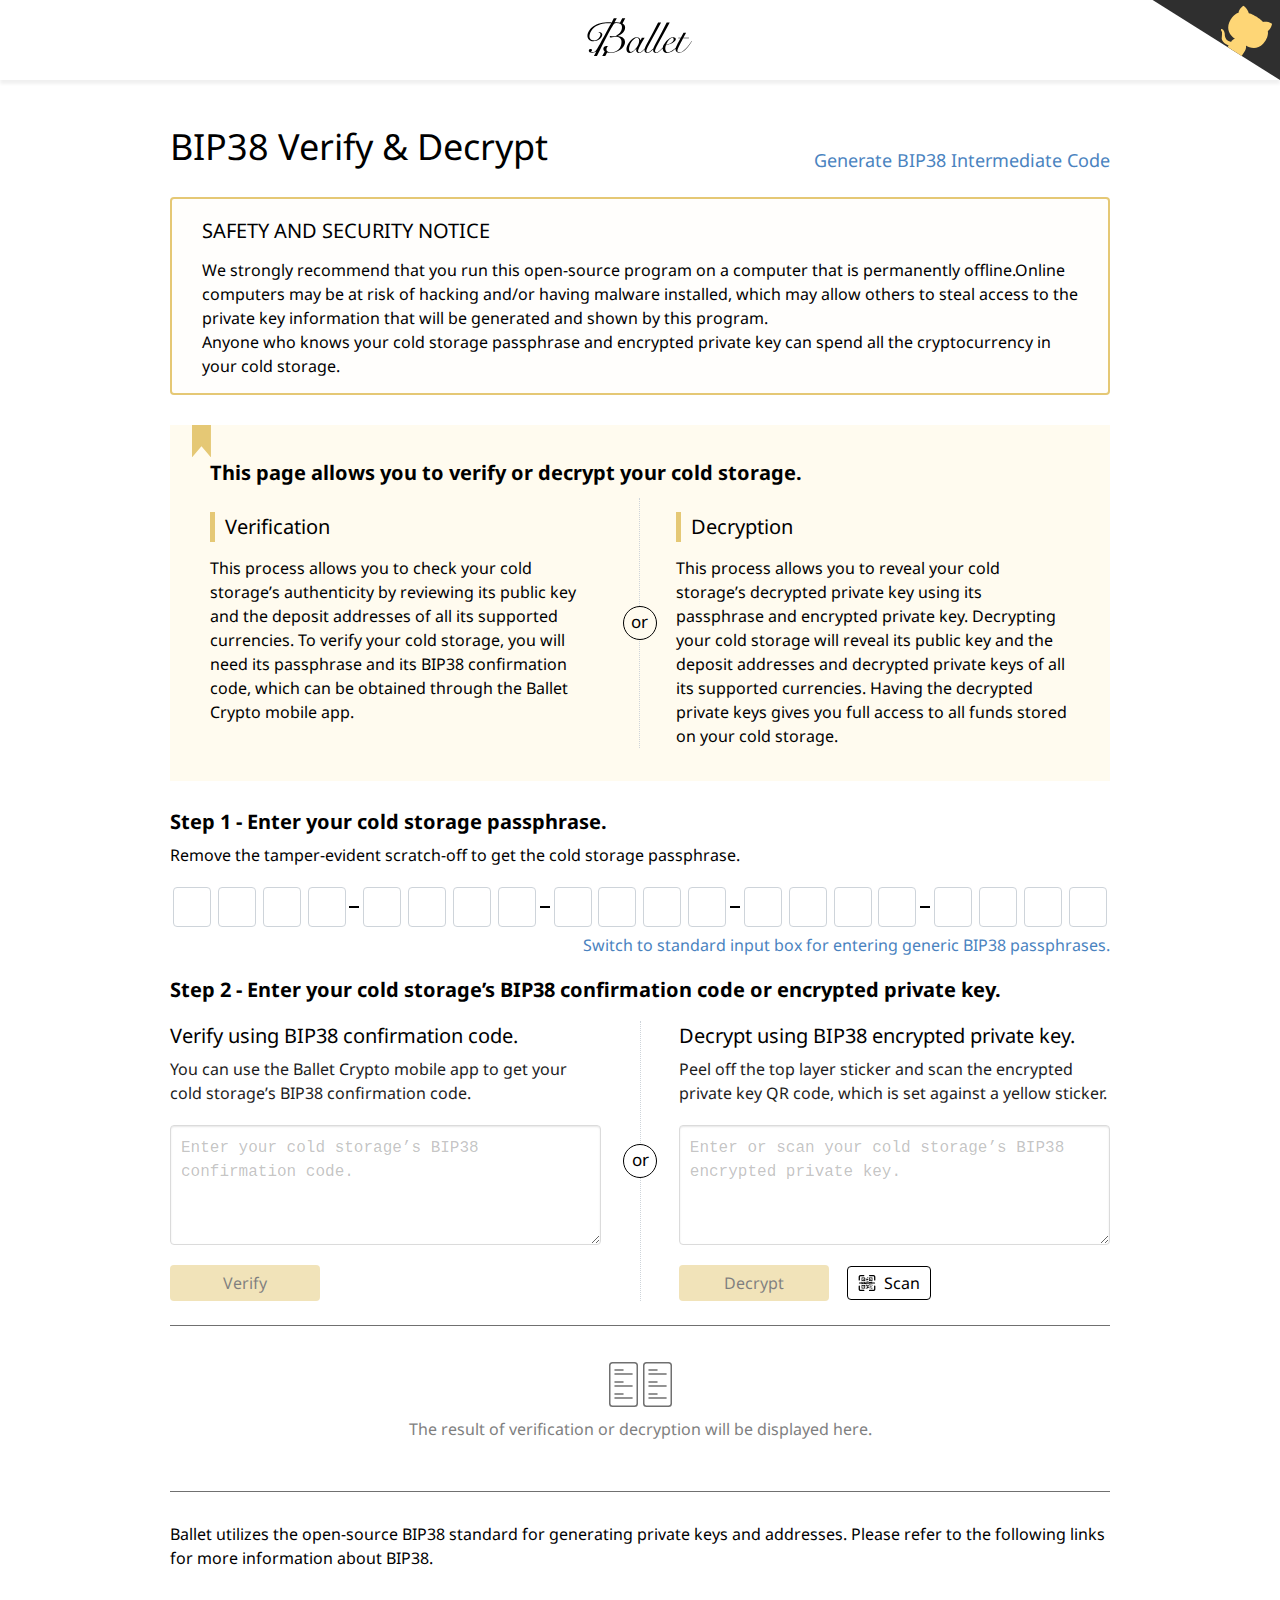
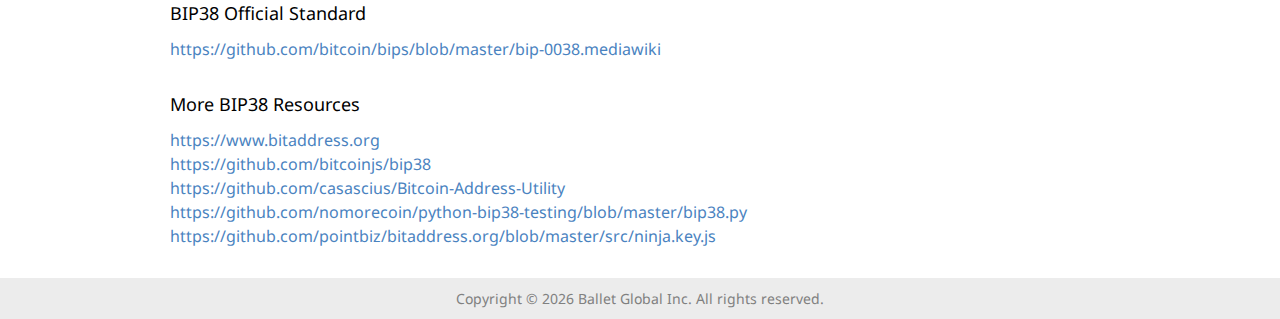
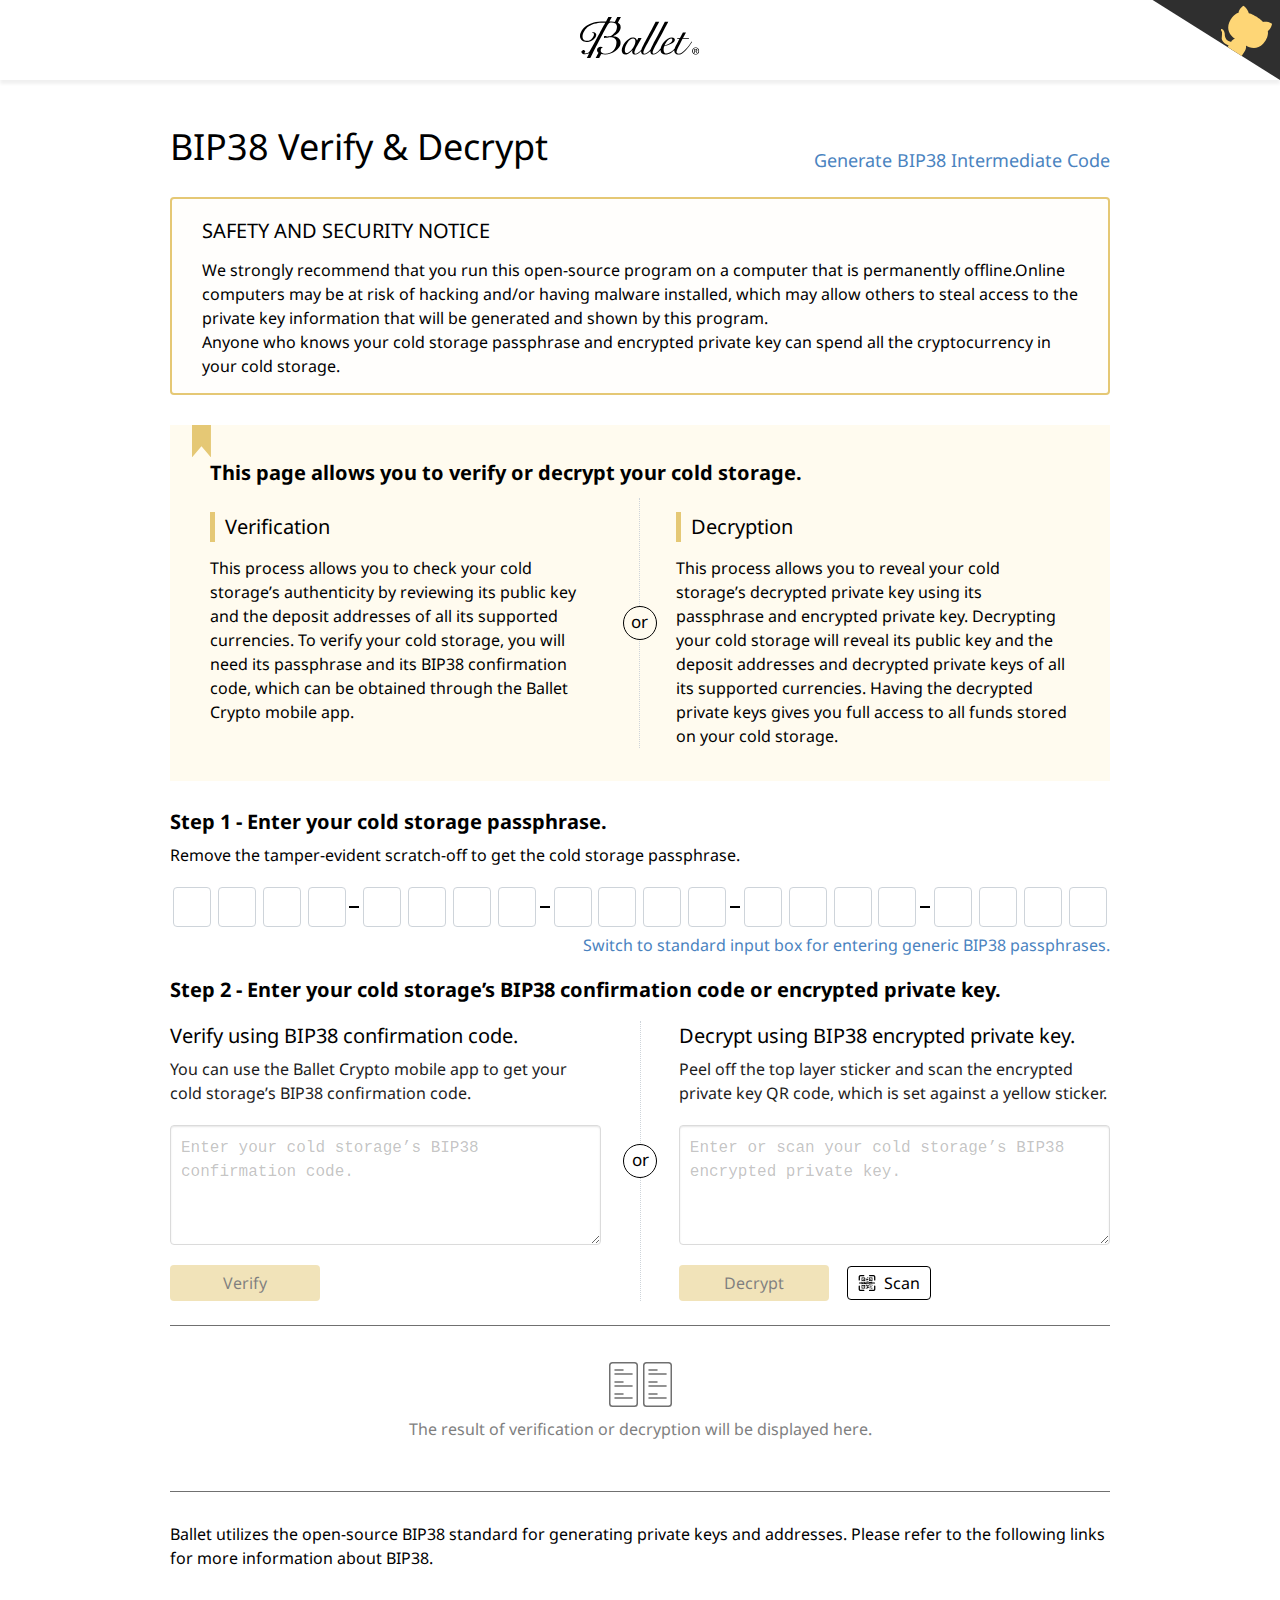
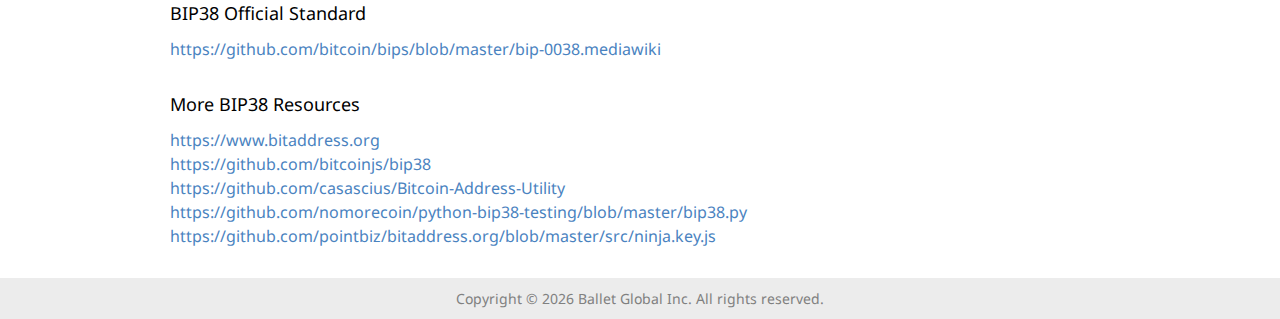
